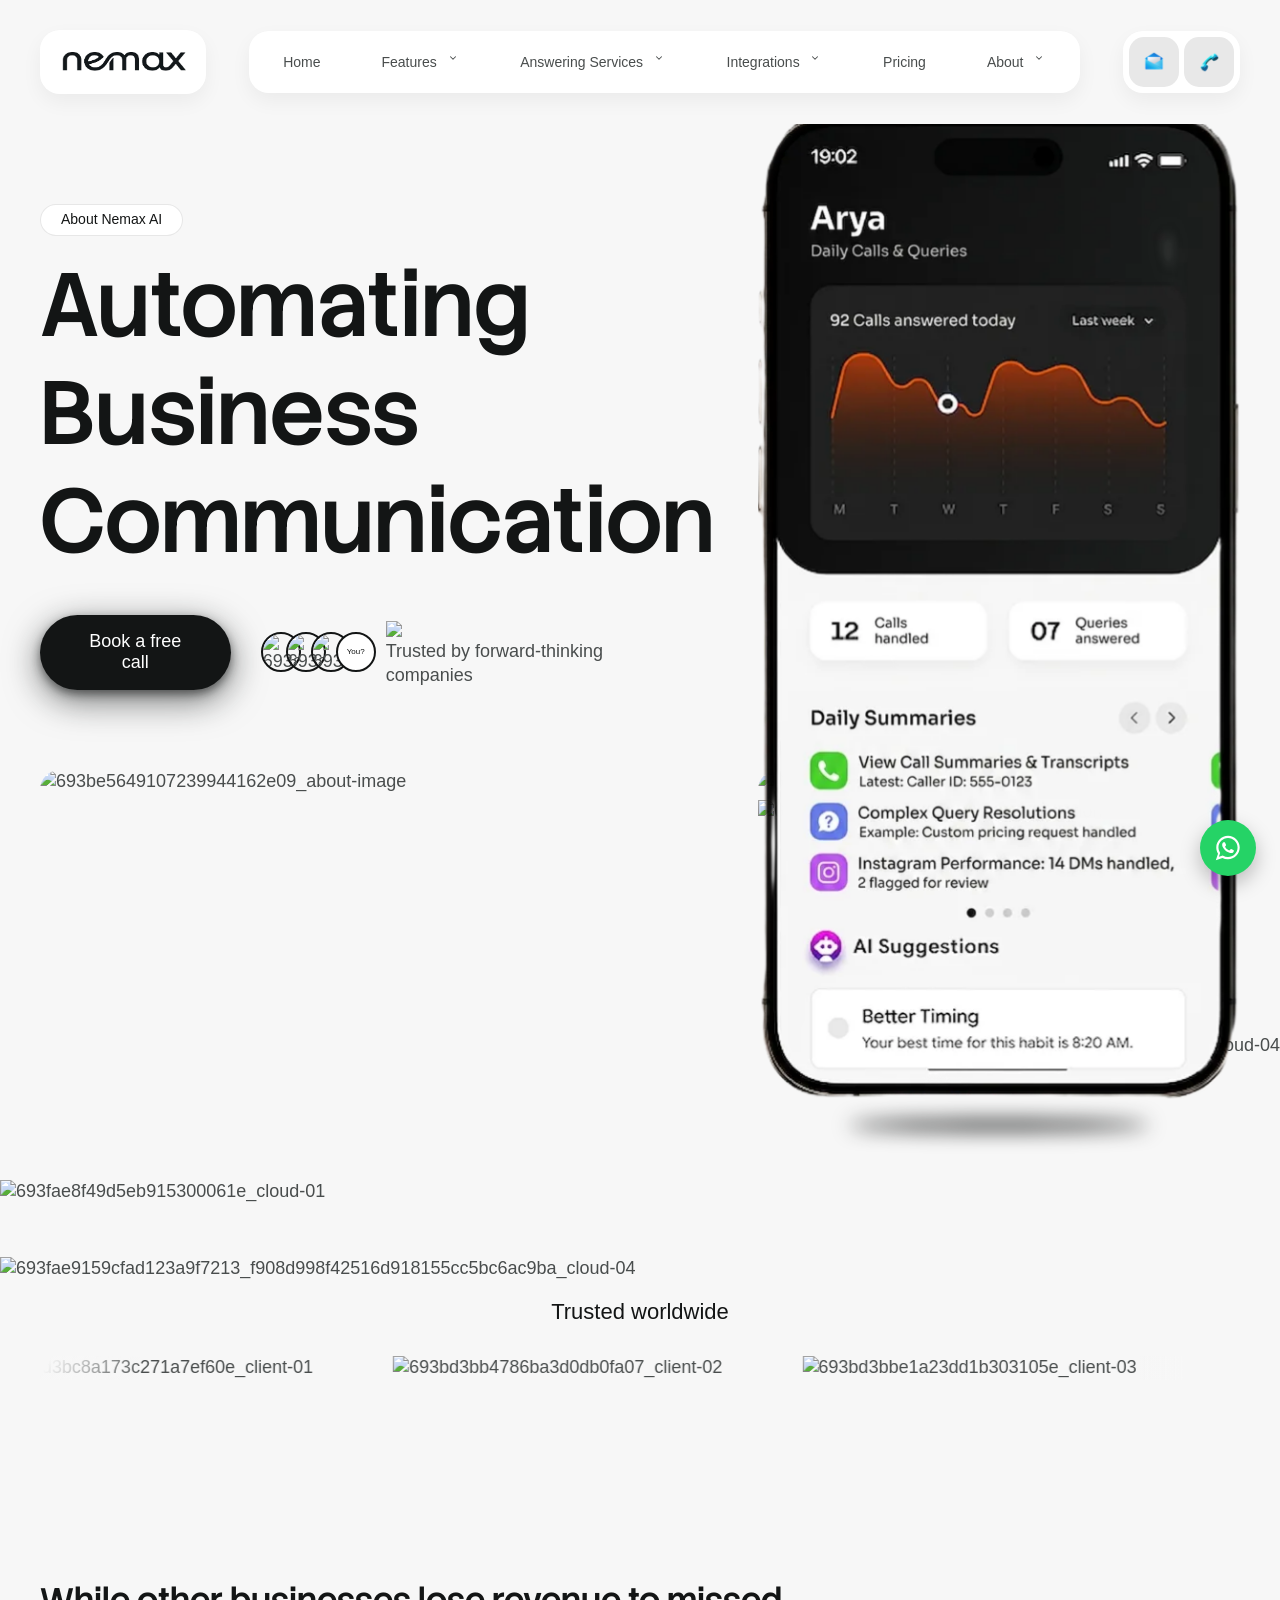
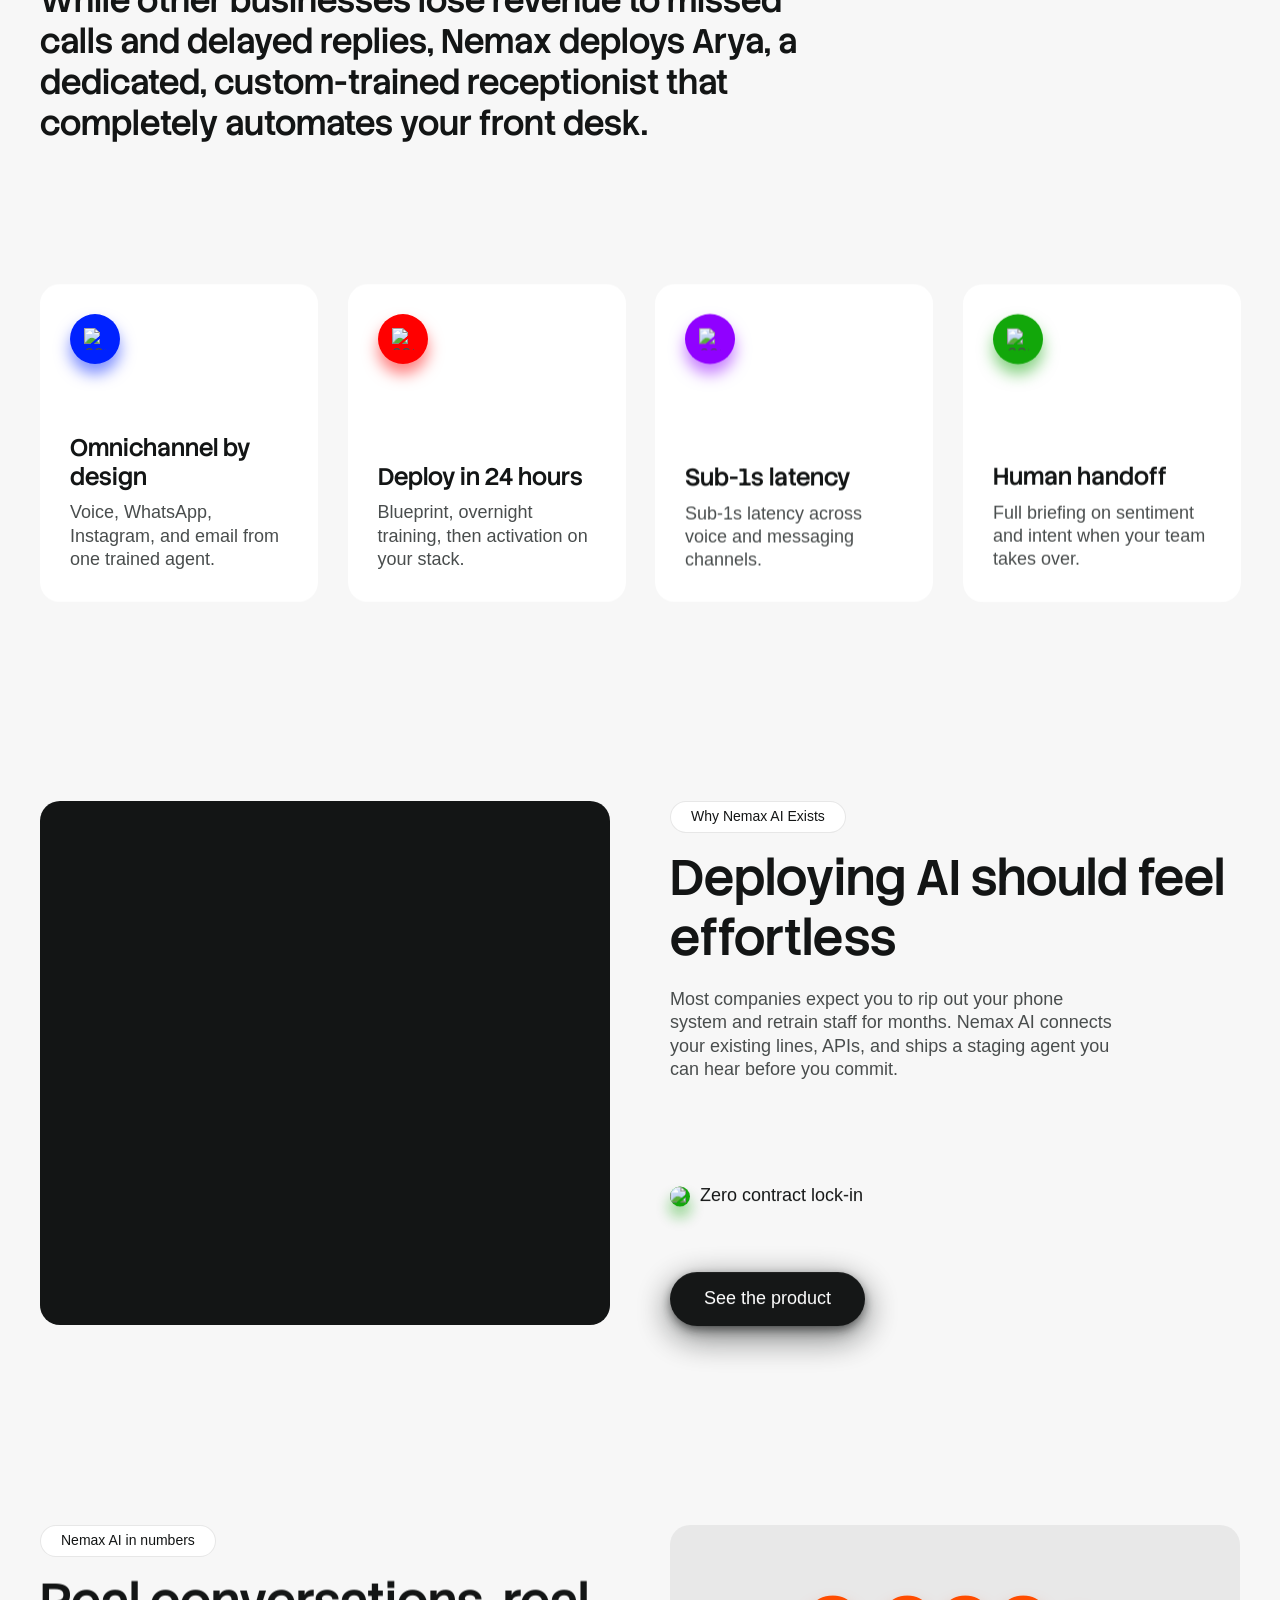
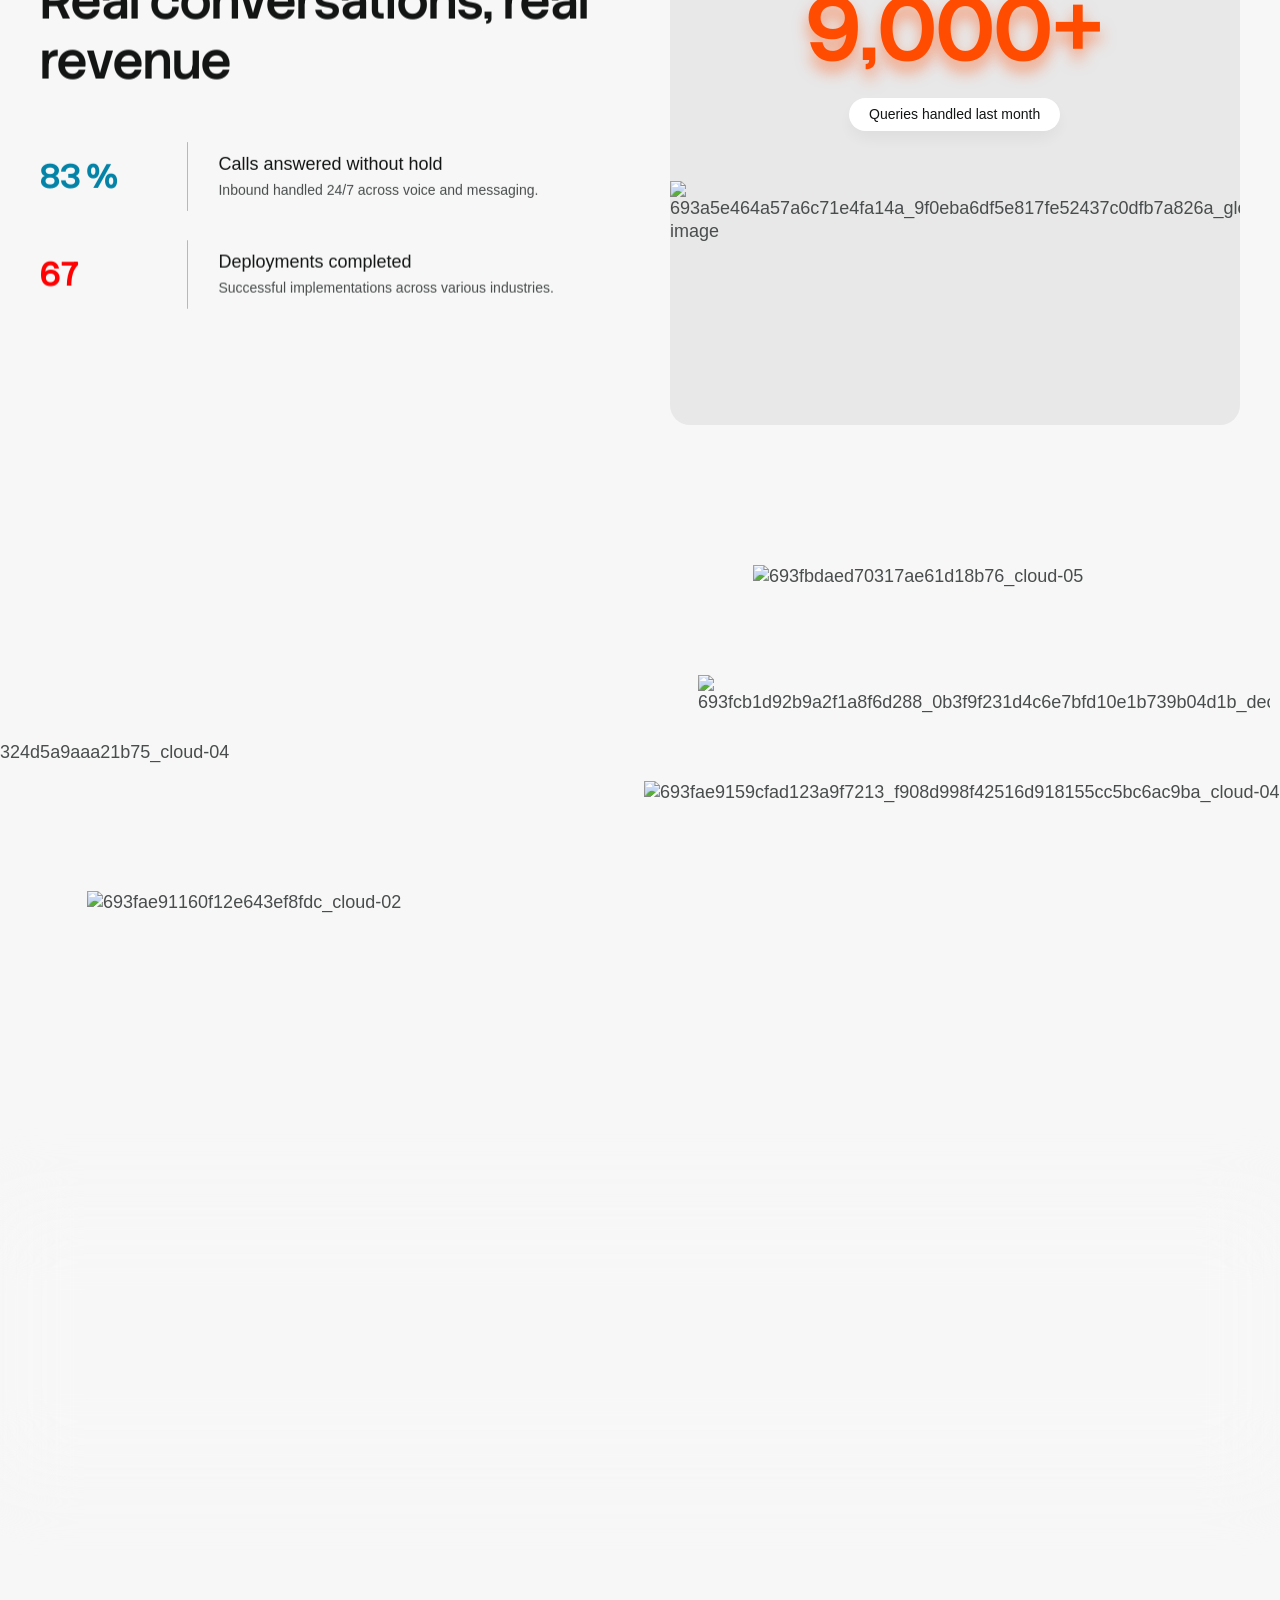
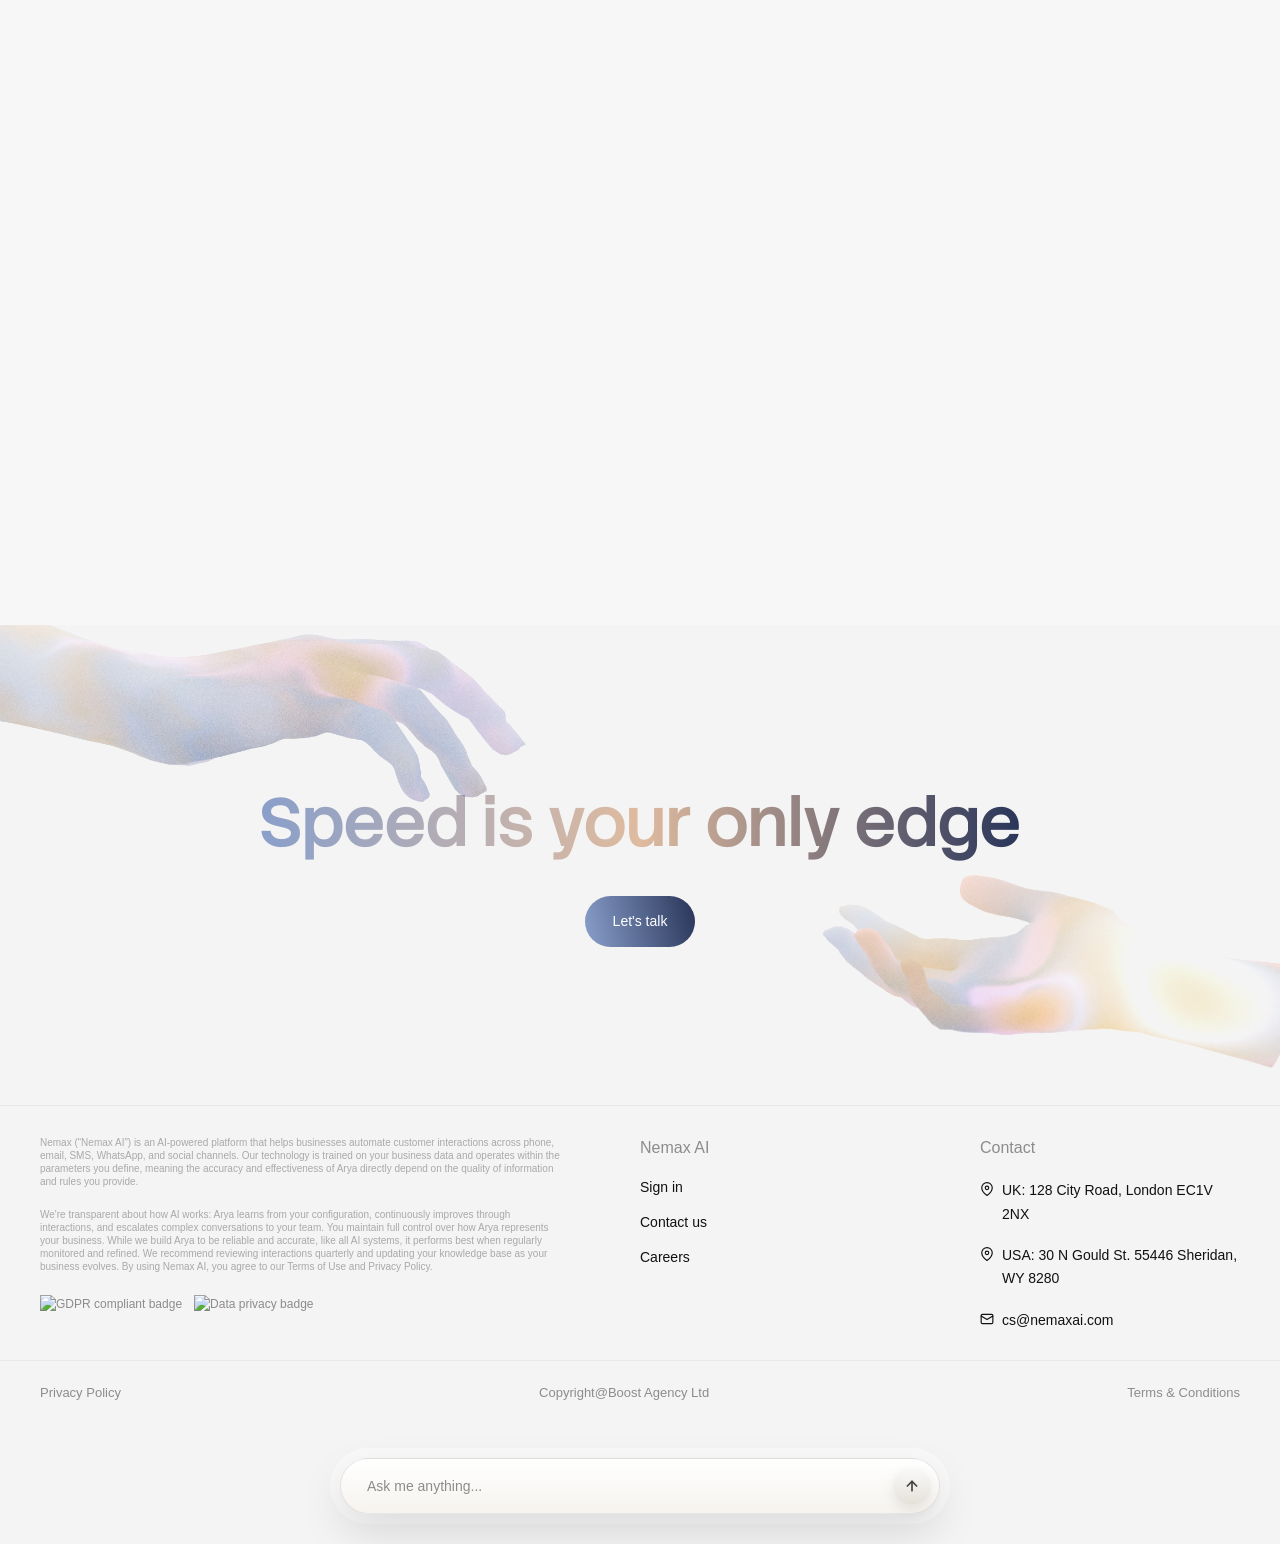
==== about.html @ 839c1050 "PageSpeed optimization pass - Self-host the 10 icons8 nav/channel icons (assets/icons) - removes   " ====
<!DOCTYPE html>
<html data-wf-domain="nemaxai.com" data-wf-page="693a9f00822d723c5d3965db"
  data-wf-site="692fd4f000a6f446ca91cb33" lang="en">

<head>
  <meta charset="utf-8" />
  <link crossorigin="anonymous" href="https://cdn.prod.website-files.com" rel="preconnect" />
  <title>About — Nemax AI</title>
  <meta
    content="Nemax AI deploys custom AI voice receptionists and conversational agents that answer every call, message, and DM instantly. 24/7 omnichannel automation across Voice, WhatsApp, Instagram, and Email. Zero missed revenue."
    name="description" />
  <meta content="About — Nemax AI" property="og:title" />
  <meta
    content="Nemax AI deploys custom AI voice receptionists and conversational agents that answer every call, message, and DM instantly. 24/7 omnichannel automation across Voice, WhatsApp, Instagram, and Email. Zero missed revenue."
    property="og:description" />
  <meta content="https://cdn.prod.website-files.com/692fd4f000a6f446ca91cb33/6944ccac91942e7be269cec1_open-graph.png"
    property="og:image" />
  <meta content="About — Nemax AI" name="twitter:title" />
  <meta
    content="Nemax AI deploys custom AI voice receptionists and conversational agents that answer every call, message, and DM instantly. 24/7 omnichannel automation across Voice, WhatsApp, Instagram, and Email. Zero missed revenue."
    property="twitter:description" />
  <meta content="website" property="og:type" />
  <meta content="summary_large_image" name="twitter:card" />
  <meta content="width=device-width, initial-scale=1" name="viewport" />
  
  <link href="css/main.css" rel="stylesheet" type="text/css" />
  <link href="https://fonts.googleapis.com" rel="preconnect" />
  <link crossorigin="anonymous" href="https://fonts.gstatic.com" rel="preconnect" />
  <link href="https://fonts.googleapis.com/css2?family=Stack+Sans+Headline:wght@400;500&amp;family=Google+Sans+Flex:wght@400&amp;display=swap" rel="stylesheet" />
  <script
    type="text/javascript">!function (o, c) { var n = c.documentElement, t = " w-mod-"; n.className += t + "js", ("ontouchstart" in o || o.DocumentTouch && c instanceof DocumentTouch) && (n.className += t + "touch") }(window, document);</script>
  <link href="https://cdn.prod.website-files.com/692fd4f000a6f446ca91cb33/69412c53df473d360b10c844_favicon.png"
    rel="shortcut icon" type="image/x-icon" />
  <link href="https://cdn.prod.website-files.com/692fd4f000a6f446ca91cb33/69412c58d016b78c40940d8b_webclip.png"
    rel="apple-touch-icon" />
  <style>
    .w-webflow-badge {
      position: fixed !important;
      display: None !important;
      visibility: hidden !important;
    }
  </style>
</head>

<body>
  <script src="js/header.js" type="text/javascript"></script>
  <section class="about-hero-section">
    <div class="container">
      <div class="about-hero-content">
        <div data-w-id="30c1baa3-5d73-1e74-57f8-07844f2fb876" style="opacity:0">
          <div class="pre-title" data-w-id="cba91b64-41d6-4d41-63f9-561fc672f3d9" data-wf--badge--variant="bg-badge">
            About Nemax AI</div>
        </div>
        <h1 class="about-hero-title" data-w-id="796761ca-98b3-ab8d-2ed3-0c8b73dd5c7b" style="opacity:0">Automating Business Communication</h1>
        <div class="about-button-inline" data-w-id="989e8fa1-138c-0d5b-9002-f2a1cee48d90" style="opacity:0"><a
            class="button-black w-inline-block" data-w-id="043f7d07-2174-a763-34b4-123a1db8a825"
            data-wf--button-black--variant="button-black" href="contact.html">
            <div class="button-text-wrap">
              <div class="button-text one">Book a free call</div>
              <div class="button-text two">Book a free call</div>
            </div>
          </a>
          <div class="about-review">
            <div class="avatar-list-wrap"><img alt="693a48846052b37d9df96e40_avatar-01" class="avatar-image left" loading="lazy"
                src="https://cdn.prod.website-files.com/692fd4f000a6f446ca91cb33/693a48846052b37d9df96e40_avatar-01.webp" /><img
                alt="693a4884143333604a10060d_avatar-02" class="avatar-image" loading="lazy"
                src="https://cdn.prod.website-files.com/692fd4f000a6f446ca91cb33/693a4884143333604a10060d_avatar-02.webp" /><img
                alt="693a4884003f9fde1a734bc0_avatar-03" class="avatar-image" loading="lazy"
                src="https://cdn.prod.website-files.com/692fd4f000a6f446ca91cb33/693a4884003f9fde1a734bc0_avatar-03.webp" />
              <div class="about-avatar-round">You?</div>
            </div>
            <div><img alt="693a49574f6b54585c30ef5b_icon-29" class="star-image" loading="lazy"
                src="https://cdn.prod.website-files.com/692fd4f000a6f446ca91cb33/693a49574f6b54585c30ef5b_icon-29.svg" />
              <div>Trusted by forward-thinking companies</div>
            </div>
          </div>
        </div>
      </div>
      <div class="w-layout-grid grid-about-hero">
        <div class="about-hero-image-wrap" data-w-id="6c110143-772b-7419-3354-67afd4c240cf" style="opacity:0"><img
            alt="693be5649107239944162e09_about-image" class="about-hero-image" loading="lazy" sizes="(max-width: 1400px) 100vw, 1400px"
            src="https://cdn.cosmos.so/de6b8264-3b74-49e0-8fe9-ae54de32d788?format=jpeg"
            srcset="https://cdn.prod.website-files.com/692fd4f000a6f446ca91cb33/693be5649107239944162e09_about-image-p-500.webp 500w, https://cdn.prod.website-files.com/692fd4f000a6f446ca91cb33/693be5649107239944162e09_about-image-p-800.webp 800w, https://cdn.prod.website-files.com/692fd4f000a6f446ca91cb33/693be5649107239944162e09_about-image-p-1080.webp 1080w, https://cdn.cosmos.so/de6b8264-3b74-49e0-8fe9-ae54de32d788?format=jpeg 1400w" />
        </div>
        <div class="about-hero-image-wrap" data-w-id="c68e610c-b106-7fd1-d3af-4474524d9faf" style="opacity:0"><img
            alt="693be56345c0a13e9485f403_about-image-01" class="about-hero-image" loading="lazy" sizes="(max-width: 800px) 100vw, 800px"
            src="https://cdn.prod.website-files.com/692fd4f000a6f446ca91cb33/693be56345c0a13e9485f403_about-image-01.webp"
            srcset="https://cdn.prod.website-files.com/692fd4f000a6f446ca91cb33/693be56345c0a13e9485f403_about-image-01-p-500.webp 500w, https://cdn.prod.website-files.com/692fd4f000a6f446ca91cb33/693be56345c0a13e9485f403_about-image-01.webp 800w" /><img
            alt="693be61aacb265dfe11d0782_decoration-02" class="about-decoration" loading="lazy"
            src="https://cdn.prod.website-files.com/692fd4f000a6f446ca91cb33/693be61aacb265dfe11d0782_decoration-02.svg" />
          <div class="about-overlay"></div><img alt="693934e6dff3951507c99dcc_phone-image" class="phone-image"
            data-w-id="bba516ae-9fdb-e5b9-1c7e-ae8fef412b10" loading="lazy"
            src="assets/Arya Dashboard.webp"
            style="opacity:0" />
        </div>
      </div>
      <div class="client-item-wrap">
        <div class="client-pre-title" data-w-id="3724ef8e-480d-12fc-b747-490889bc849c" style="opacity:0">Trusted
          worldwide</div>
        <div class="client-marquee" data-w-id="324d4a86-d3ef-cc24-cc03-1cb6141ec02e" style="opacity:0">
          <div class="client-marquee-list"
            style="-webkit-transform:translate3d(0%, 0, 0) scale3d(1, 1, 1) rotateX(0) rotateY(0) rotateZ(0) skew(0, 0);-moz-transform:translate3d(0%, 0, 0) scale3d(1, 1, 1) rotateX(0) rotateY(0) rotateZ(0) skew(0, 0);-ms-transform:translate3d(0%, 0, 0) scale3d(1, 1, 1) rotateX(0) rotateY(0) rotateZ(0) skew(0, 0);transform:translate3d(0%, 0, 0) scale3d(1, 1, 1) rotateX(0) rotateY(0) rotateZ(0) skew(0, 0)">
            <img alt="693bd3bc8a173c271a7ef60e_client-01" class="client-image" loading="lazy"
              src="https://cdn.prod.website-files.com/692fd4f000a6f446ca91cb33/693bd3bc8a173c271a7ef60e_client-01.svg" /><img
              alt="693bd3bb4786ba3d0db0fa07_client-02" class="client-image" loading="lazy"
              src="https://cdn.prod.website-files.com/692fd4f000a6f446ca91cb33/693bd3bb4786ba3d0db0fa07_client-02.svg" /><img
              alt="693bd3bbe1a23dd1b303105e_client-03" class="client-image" loading="lazy"
              src="https://cdn.prod.website-files.com/692fd4f000a6f446ca91cb33/693bd3bbe1a23dd1b303105e_client-03.svg" /><img
              alt="693bd3bb4639df9911535acd_client-04" class="client-image" loading="lazy"
              src="https://cdn.prod.website-files.com/692fd4f000a6f446ca91cb33/693bd3bb4639df9911535acd_client-04.svg" /><img
              alt="693bd3bc8e36ebaa6d877fe3_client-05" class="client-image" loading="lazy"
              src="https://cdn.prod.website-files.com/692fd4f000a6f446ca91cb33/693bd3bc8e36ebaa6d877fe3_client-05.svg" /><img
              alt="693bd3bc64ddc5214aeca7a0_client-06" class="client-image" loading="lazy"
              src="https://cdn.prod.website-files.com/692fd4f000a6f446ca91cb33/693bd3bc64ddc5214aeca7a0_client-06.svg" />
          </div>
          <div class="client-marquee-list"
            style="-webkit-transform:translate3d(0%, 0, 0) scale3d(1, 1, 1) rotateX(0) rotateY(0) rotateZ(0) skew(0, 0);-moz-transform:translate3d(0%, 0, 0) scale3d(1, 1, 1) rotateX(0) rotateY(0) rotateZ(0) skew(0, 0);-ms-transform:translate3d(0%, 0, 0) scale3d(1, 1, 1) rotateX(0) rotateY(0) rotateZ(0) skew(0, 0);transform:translate3d(0%, 0, 0) scale3d(1, 1, 1) rotateX(0) rotateY(0) rotateZ(0) skew(0, 0)">
            <img alt="693bd3bc8a173c271a7ef60e_client-01" class="client-image" loading="lazy"
              src="https://cdn.prod.website-files.com/692fd4f000a6f446ca91cb33/693bd3bc8a173c271a7ef60e_client-01.svg" /><img
              alt="693bd3bb4786ba3d0db0fa07_client-02" class="client-image" loading="lazy"
              src="https://cdn.prod.website-files.com/692fd4f000a6f446ca91cb33/693bd3bb4786ba3d0db0fa07_client-02.svg" /><img
              alt="693bd3bbe1a23dd1b303105e_client-03" class="client-image" loading="lazy"
              src="https://cdn.prod.website-files.com/692fd4f000a6f446ca91cb33/693bd3bbe1a23dd1b303105e_client-03.svg" /><img
              alt="693bd3bb4639df9911535acd_client-04" class="client-image" loading="lazy"
              src="https://cdn.prod.website-files.com/692fd4f000a6f446ca91cb33/693bd3bb4639df9911535acd_client-04.svg" /><img
              alt="693bd3bc8e36ebaa6d877fe3_client-05" class="client-image" loading="lazy"
              src="https://cdn.prod.website-files.com/692fd4f000a6f446ca91cb33/693bd3bc8e36ebaa6d877fe3_client-05.svg" /><img
              alt="693bd3bc64ddc5214aeca7a0_client-06" class="client-image" loading="lazy"
              src="https://cdn.prod.website-files.com/692fd4f000a6f446ca91cb33/693bd3bc64ddc5214aeca7a0_client-06.svg" />
          </div>
          <div class="client-marquee-list"
            style="-webkit-transform:translate3d(0%, 0, 0) scale3d(1, 1, 1) rotateX(0) rotateY(0) rotateZ(0) skew(0, 0);-moz-transform:translate3d(0%, 0, 0) scale3d(1, 1, 1) rotateX(0) rotateY(0) rotateZ(0) skew(0, 0);-ms-transform:translate3d(0%, 0, 0) scale3d(1, 1, 1) rotateX(0) rotateY(0) rotateZ(0) skew(0, 0);transform:translate3d(0%, 0, 0) scale3d(1, 1, 1) rotateX(0) rotateY(0) rotateZ(0) skew(0, 0)">
            <img alt="693bd3bc8a173c271a7ef60e_client-01" class="client-image" loading="lazy"
              src="https://cdn.prod.website-files.com/692fd4f000a6f446ca91cb33/693bd3bc8a173c271a7ef60e_client-01.svg" /><img
              alt="693bd3bb4786ba3d0db0fa07_client-02" class="client-image" loading="lazy"
              src="https://cdn.prod.website-files.com/692fd4f000a6f446ca91cb33/693bd3bb4786ba3d0db0fa07_client-02.svg" /><img
              alt="693bd3bbe1a23dd1b303105e_client-03" class="client-image" loading="lazy"
              src="https://cdn.prod.website-files.com/692fd4f000a6f446ca91cb33/693bd3bbe1a23dd1b303105e_client-03.svg" /><img
              alt="693bd3bb4639df9911535acd_client-04" class="client-image" loading="lazy"
              src="https://cdn.prod.website-files.com/692fd4f000a6f446ca91cb33/693bd3bb4639df9911535acd_client-04.svg" /><img
              alt="693bd3bc8e36ebaa6d877fe3_client-05" class="client-image" loading="lazy"
              src="https://cdn.prod.website-files.com/692fd4f000a6f446ca91cb33/693bd3bc8e36ebaa6d877fe3_client-05.svg" /><img
              alt="693bd3bc64ddc5214aeca7a0_client-06" class="client-image" loading="lazy"
              src="https://cdn.prod.website-files.com/692fd4f000a6f446ca91cb33/693bd3bc64ddc5214aeca7a0_client-06.svg" />
          </div>
          <div class="client-left"></div>
          <div class="client-right"></div>
        </div>
      </div>
    </div><img alt="693fbdc4b324d5a9aaa21b75_cloud-04" class="about-cloud-01" loading="lazy" sizes="(max-width: 894px) 100vw, 894px"
      src="https://cdn.prod.website-files.com/692fd4f000a6f446ca91cb33/693fbdc4b324d5a9aaa21b75_cloud-04.webp"
      srcset="https://cdn.prod.website-files.com/692fd4f000a6f446ca91cb33/693fbdc4b324d5a9aaa21b75_cloud-04-p-500.webp 500w, https://cdn.prod.website-files.com/692fd4f000a6f446ca91cb33/693fbdc4b324d5a9aaa21b75_cloud-04-p-800.webp 800w, https://cdn.prod.website-files.com/692fd4f000a6f446ca91cb33/693fbdc4b324d5a9aaa21b75_cloud-04.webp 894w" /><img
      alt="693fae8f49d5eb915300061e_cloud-01" class="about-cloud-02" loading="lazy" sizes="(max-width: 749px) 100vw, 749px"
      src="https://cdn.prod.website-files.com/692fd4f000a6f446ca91cb33/693fae8f49d5eb915300061e_cloud-01.webp"
      srcset="https://cdn.prod.website-files.com/692fd4f000a6f446ca91cb33/693fae8f49d5eb915300061e_cloud-01-p-500.webp 500w, https://cdn.prod.website-files.com/692fd4f000a6f446ca91cb33/693fae8f49d5eb915300061e_cloud-01.webp 749w" /><img
      alt="693fae9159cfad123a9f7213_f908d998f42516d918155cc5bc6ac9ba_cloud-04" class="about-cloud-03" loading="lazy" sizes="(max-width: 2994px) 100vw, 2994px"
      src="https://cdn.prod.website-files.com/692fd4f000a6f446ca91cb33/693fae9159cfad123a9f7213_f908d998f42516d918155cc5bc6ac9ba_cloud-04.webp"
      srcset="https://cdn.prod.website-files.com/692fd4f000a6f446ca91cb33/693fae9159cfad123a9f7213_f908d998f42516d918155cc5bc6ac9ba_cloud-04-p-500.webp 500w, https://cdn.prod.website-files.com/692fd4f000a6f446ca91cb33/693fae9159cfad123a9f7213_f908d998f42516d918155cc5bc6ac9ba_cloud-04-p-800.webp 800w, https://cdn.prod.website-files.com/692fd4f000a6f446ca91cb33/693fae9159cfad123a9f7213_f908d998f42516d918155cc5bc6ac9ba_cloud-04-p-1080.webp 1080w, https://cdn.prod.website-files.com/692fd4f000a6f446ca91cb33/693fae9159cfad123a9f7213_f908d998f42516d918155cc5bc6ac9ba_cloud-04-p-1600.webp 1600w, https://cdn.prod.website-files.com/692fd4f000a6f446ca91cb33/693fae9159cfad123a9f7213_f908d998f42516d918155cc5bc6ac9ba_cloud-04-p-2000.webp 2000w, https://cdn.prod.website-files.com/692fd4f000a6f446ca91cb33/693fae9159cfad123a9f7213_f908d998f42516d918155cc5bc6ac9ba_cloud-04-p-2600.webp 2600w, https://cdn.prod.website-files.com/692fd4f000a6f446ca91cb33/693fae9159cfad123a9f7213_f908d998f42516d918155cc5bc6ac9ba_cloud-04.webp 2994w" />
  </section>
  <section class="about-content-section">
    <div class="container">
      <div class="section-title">
        <h2 class="about-content" data-w-id="3aa97471-4b5a-504f-55c6-f8862649eaf0" style="opacity:0">While other businesses lose revenue to missed calls and delayed replies, Nemax deploys Arya, a dedicated, custom-trained receptionist that completely automates your front desk.</h2>
        <p class="about-short-description" data-w-id="4f3aed91-18cf-441b-eac3-5e78c5f0ed5d" style="opacity:0">Nemax AI layers over your existing phone lines, WhatsApp, Instagram, and email. Live in 24 hours with bilingual EN and Urdu/Arabic, sub-1s latency, and seamless human handoff when it matters.</p>
      </div>
      <div class="w-layout-grid grid-suggestion-info">
        <div class="suggestion-info-item" data-w-id="a56504db-ff96-db27-4c42-56d8bcf788d8" style="opacity:0">
          <div class="suggestion-info-round one"><img alt="693bc7ef22d6730bbc80197e_icon-50" class="suggestion-icon" loading="lazy"
              src="https://cdn.prod.website-files.com/692fd4f000a6f446ca91cb33/693bc7ef22d6730bbc80197e_icon-50.svg" />
          </div>
          <div class="suggestion-info">
            <h3 class="suggestion-info-title">Omnichannel by design</h3>
            <p class="suggestion-info-description">Voice, WhatsApp, Instagram, and email from one trained agent.</p>
          </div>
        </div>
        <div class="suggestion-info-item" data-w-id="a56504db-ff96-db27-4c42-56d8bcf788e0" style="opacity:0">
          <div class="suggestion-info-round two"><img alt="693bc7ef5250096d244504d6_icon-51" class="suggestion-icon" loading="lazy"
              src="https://cdn.prod.website-files.com/692fd4f000a6f446ca91cb33/693bc7ef5250096d244504d6_icon-51.svg" />
          </div>
          <div class="suggestion-info">
            <h3 class="suggestion-info-title">Deploy in 24 hours</h3>
            <p class="suggestion-info-description">Blueprint, overnight training, then activation on your stack.</p>
          </div>
        </div>
        <div class="suggestion-info-item" data-w-id="a56504db-ff96-db27-4c42-56d8bcf788e8" style="opacity:0">
          <div class="suggestion-info-round three"><img alt="693a6f9c72e585ecf6431eb1_icon-33" class="suggestion-icon" loading="lazy"
              src="https://cdn.prod.website-files.com/692fd4f000a6f446ca91cb33/693a6f9c72e585ecf6431eb1_icon-33.svg" />
          </div>
          <div class="suggestion-info">
            <h3 class="suggestion-info-title">Sub-1s latency</h3>
            <p class="suggestion-info-description">Sub-1s latency across voice and messaging channels.</p>
          </div>
        </div>
        <div class="suggestion-info-item" data-w-id="a56504db-ff96-db27-4c42-56d8bcf788f0" style="opacity:0">
          <div class="suggestion-info-round four"><img alt="693bc7ef65a80b9096881137_icon-53" class="suggestion-icon" loading="lazy"
              src="https://cdn.prod.website-files.com/692fd4f000a6f446ca91cb33/693bc7ef65a80b9096881137_icon-53.svg" />
          </div>
          <div class="suggestion-info">
            <h3 class="suggestion-info-title">Human handoff</h3>
            <p class="suggestion-info-description">Full briefing on sentiment and intent when your team takes over.</p>
          </div>
        </div>
      </div>
    </div>
  </section>
  <section class="left-right-section section-spacing">
    <div class="container">
      <div class="w-layout-grid grid-left-right">
        <div class="left-item" data-w-id="01c48efd-d3ca-f4bf-909a-f5c578a7f642" style="opacity:0">
          
        </div>
        <div class="right-item">
          <div data-w-id="83e57ba8-77b7-1f74-debe-efecc3e81a7f" style="opacity:0">
            <div class="pre-title" data-w-id="cba91b64-41d6-4d41-63f9-561fc672f3d9" data-wf--badge--variant="bg-badge">
              Why Nemax AI Exists</div>
          </div>
          <h2 class="right-title" data-w-id="820b14e6-ce82-0825-8fb6-ab18dfd7cb7e" style="opacity:0">Deploying AI should feel effortless</h2>
          <p class="right-description" data-w-id="b874b601-04eb-0c0b-cbb0-98f66bfdebd9" style="opacity:0">Most companies expect you to rip out your phone system and retrain staff for months. Nemax AI connects your existing lines, APIs, and ships a staging agent you can hear before you commit.</p>
          <div class="right-list-wrap">
            <div class="right-list-item" data-w-id="73d0da7c-0f5a-9ed5-f6eb-c42eda88ab68" style="opacity:0"><img
                alt="693ba8ba87a542ec3e7e2122_icon-45" class="right-list-icon" loading="lazy"
                src="https://cdn.prod.website-files.com/692fd4f000a6f446ca91cb33/693ba8ba87a542ec3e7e2122_icon-45.svg" />
              <div class="right-list-text">No rip-and-replace phone systems</div>
            </div>
            <div class="right-list-item" data-w-id="df941e4b-1a35-df26-8873-c08c15eeba69" style="opacity:0"><img
                alt="693ba8ba87a542ec3e7e2122_icon-45" class="right-list-icon" loading="lazy"
                src="https://cdn.prod.website-files.com/692fd4f000a6f446ca91cb33/693ba8ba87a542ec3e7e2122_icon-45.svg" />
              <div class="right-list-text">Guaranteed satisfaction</div>
            </div>
            <div class="right-list-item" data-w-id="065d8e9c-7ab6-f334-ada5-d1359624eb18" style="opacity:0"><img
                alt="693ba8ba87a542ec3e7e2122_icon-45" class="right-list-icon" loading="lazy"
                src="https://cdn.prod.website-files.com/692fd4f000a6f446ca91cb33/693ba8ba87a542ec3e7e2122_icon-45.svg" />
              <div class="right-list-text">Zero contract lock-in</div>
            </div>
          </div>
          <div data-w-id="15c52212-799d-69f8-a570-c8a505d1480d" style="opacity:0"><a class="button-black w-inline-block"
              data-w-id="043f7d07-2174-a763-34b4-123a1db8a825" data-wf--button-black--variant="button-black"
              href="index.html#features">
              <div class="button-text-wrap">
                <div class="button-text one">See the product</div>
                <div class="button-text two">See the product</div>
              </div>
            </a></div>
        </div>
      </div>
    </div>
  </section>
  <section class="split-about-section">
    <div class="container">
      <div class="w-layout-grid grid-split-about">
        <div class="split-about-left">
          <div class="split-about-top">
            <div data-w-id="b0775c2d-b05b-9eb9-eaa1-63d920af8588" style="opacity:0">
              <div class="pre-title" data-w-id="cba91b64-41d6-4d41-63f9-561fc672f3d9"
                data-wf--badge--variant="bg-badge">Nemax AI in numbers</div>
            </div>
            <h3 class="no-margin-bottom" data-w-id="7fd1cc68-ba41-197b-0dea-7b5ed52ba7dc" style="opacity:0">Real conversations, real revenue</h3>
          </div>
          <div class="split-about-bottom">
            <div class="w-layout-grid grid-split-about-item" data-w-id="b8d14947-5dcc-ed77-1175-489cfe5f0133"
              id="w-node-b8d14947-5dcc-ed77-1175-489cfe5f0133-5d3965db" style="opacity:0">
              <div class="counter-count-wrap" id="w-node-d2bf5b17-a6ff-5c85-2bb1-a486f66a241c-5d3965db">
                <h3 class="counter-count about-counter-text text-primary-8" data-target="100">100</h3>
                <h3 class="counter-text about-counter-text text-primary-8">%</h3>
              </div>
              <div class="counter-divider"></div>
              <div class="split-counter-wrap">
                <p class="split-counter-title">Calls answered without hold</p>
                <div class="split-counter-text">Inbound handled 24/7 across voice and messaging.</div>
              </div>
            </div>
            <div class="w-layout-grid grid-split-about-item" data-w-id="402792e5-0952-34b2-eb49-eeab6e0bb585"
              style="opacity:0">
              <h3 class="counter-count about-counter-text text-primary-7" data-target="87"
                id="w-node-_402792e5-0952-34b2-eb49-eeab6e0bb587-5d3965db">47</h3>
              <div class="counter-divider"></div>
              <div class="split-counter-wrap">
                <p class="split-counter-title">Deployments completed</p>
                <div class="split-counter-text">Successful implementations across various industries.</div>
              </div>
            </div>
            <div class="w-layout-grid grid-split-about-item" data-w-id="c3c9137e-702f-b9f1-3a05-2430497e19af"
              id="w-node-c3c9137e-702f-b9f1-3a05-2430497e19af-5d3965db" style="opacity:0">
              <div class="counter-count-wrap" id="w-node-c3c9137e-702f-b9f1-3a05-2430497e19b0-5d3965db">
                <h3 class="counter-count about-counter-text text-primary-3" data-target="32">32</h3>
                <h3 class="counter-text about-counter-text text-primary-3">+</h3>
              </div>
              <div class="counter-divider"></div>
              <div class="split-counter-wrap">
                <p class="split-counter-title">Channels per agent</p>
                <div class="split-counter-text">Voice, Email, WhatsApp, Instagram, and more from one Arya instance.</div>
              </div>
            </div>
          </div>
        </div>
        <div class="split-about-right" data-w-id="84db9c19-7ceb-aad3-6b78-141487948b5a" style="opacity:0">
          <div class="split-about-title">
            <h3 class="counter-count-number" data-w-id="90259e5d-4844-660c-5041-01ca5723b10f" style="opacity:0">9,000+
            </h3>
            <div class="split-counter-badge" data-w-id="90259e5d-4844-660c-5041-01ca5723b113" style="opacity:0">
              Queries handled last month</div>
          </div>
          <div class="split-counter-image" data-w-id="90259e5d-4844-660c-5041-01ca5723b115" style="opacity:0">
            <div class="glob-image-wrap"><img alt="693a5e464a57a6c71e4fa14a_9f0eba6df5e817fe52437c0dfb7a826a_glob-image" class="glob-image" loading="lazy"
                sizes="(max-width: 570px) 100vw, 570px"
                src="https://cdn.prod.website-files.com/692fd4f000a6f446ca91cb33/693a5e464a57a6c71e4fa14a_9f0eba6df5e817fe52437c0dfb7a826a_glob-image.png"
                srcset="https://cdn.prod.website-files.com/692fd4f000a6f446ca91cb33/693a5e464a57a6c71e4fa14a_9f0eba6df5e817fe52437c0dfb7a826a_glob-image-p-500.png 500w, https://cdn.prod.website-files.com/692fd4f000a6f446ca91cb33/693a5e464a57a6c71e4fa14a_9f0eba6df5e817fe52437c0dfb7a826a_glob-image.png 570w" />
            </div><img alt="693fae8f49d5eb915300061e_cloud-01" class="decoration-03" loading="lazy"
              sizes="(max-width: 749px) 100vw, 749px"
              src="https://cdn.prod.website-files.com/692fd4f000a6f446ca91cb33/693fae8f49d5eb915300061e_cloud-01.webp"
              srcset="https://cdn.prod.website-files.com/692fd4f000a6f446ca91cb33/693fae8f49d5eb915300061e_cloud-01-p-500.webp 500w, https://cdn.prod.website-files.com/692fd4f000a6f446ca91cb33/693fae8f49d5eb915300061e_cloud-01.webp 749w" /><img
              alt="693fbdaed70317ae61d18b76_cloud-05" class="decoration-04" loading="lazy" sizes="(max-width: 823px) 100vw, 823px"
              src="https://cdn.prod.website-files.com/692fd4f000a6f446ca91cb33/693fbdaed70317ae61d18b76_cloud-05.webp"
              srcset="https://cdn.prod.website-files.com/692fd4f000a6f446ca91cb33/693fbdaed70317ae61d18b76_cloud-05-p-500.webp 500w, https://cdn.prod.website-files.com/692fd4f000a6f446ca91cb33/693fbdaed70317ae61d18b76_cloud-05.webp 823w" />
          </div>
        </div>
      </div>
    </div>
  </section>
  <section class="cta-section section-spacing-top" data-w-id="94c449e0-d213-1b0e-df28-bbaa7ea74428">
    <div class="cta-sticky">
      <div class="container">
        <div class="w-layout-grid grid-cta">
          <div class="cta-left" id="w-node-_94c449e0-d213-1b0e-df28-bbaa7ea7442b-7ea74428">
            <div class="content-left">
              <div class="cta-title-wrap">
                <h2 class="cta-title">Adopt the future of customer engagement today</h2>
                <p class="cta-description">Right now, you're losing customers while your team sleeps.</p>
                <p class="cta-description">Live in 24 hours. No overhaul. No contracts.</p>
              </div>
              <div class="cta-button-inline"><a class="button-black w-inline-block"
                  data-w-id="043f7d07-2174-a763-34b4-123a1db8a825" data-wf--button-black--variant="button-black"
                  href="https://calendly.com/nemaxaiofficial/30min">
                  <div class="button-text-wrap">
                    <div class="button-text one">Get Started</div>
                    <div class="button-text two">Get Started</div>
                  </div>
                </a></div>
            </div><img alt="693fbdc4b324d5a9aaa21b75_cloud-04" class="cta-cloud-01" loading="lazy"
              src="https://cdn.prod.website-files.com/692fd4f000a6f446ca91cb33/693fbdc4b324d5a9aaa21b75_cloud-04.webp" /><img
              alt="693fae8f49d5eb915300061e_cloud-01" class="cta-cloud-02" loading="lazy"
              src="https://cdn.prod.website-files.com/692fd4f000a6f446ca91cb33/693fae8f49d5eb915300061e_cloud-01.webp" />
          </div>
          <div class="cta-center" id="w-node-_94c449e0-d213-1b0e-df28-bbaa7ea74435-7ea74428"><img
              alt="Nemax AI SignUp Screen" class="cta-mobile-image" loading="lazy"
              src="assets/Nemax AI SignUp Screen.webp" />
          </div>
          <div class="cta-right" id="w-node-_94c449e0-d213-1b0e-df28-bbaa7ea74437-7ea74428">
            <div class="content-right">
              <h3 class="cta-title">Your customers are shopping. The first one to respond wins
              </h3>
              <div class="qr-decoration-01">
                <div class="qr-decoration-02"><img alt="693a94802673b1c1781fcf38_icon-39" class="qr-image" loading="lazy"
                    src="https://cdn.prod.website-files.com/692fd4f000a6f446ca91cb33/693a94802673b1c1781fcf38_icon-39.svg" />
                </div>
              </div>
            </div><img alt="693fbdaed70317ae61d18b76_cloud-05" class="cta-cloud-03" loading="lazy"
              src="https://cdn.prod.website-files.com/692fd4f000a6f446ca91cb33/693fbdaed70317ae61d18b76_cloud-05.webp" /><img
              alt="693fcb1d92b9a2f1a8f6d288_0b3f9f231d4c6e7bfd10e1b739b04d1b_decoration" class="cta-cloud-04"
              loading="lazy"
              src="https://cdn.prod.website-files.com/692fd4f000a6f446ca91cb33/693fcb1d92b9a2f1a8f6d288_0b3f9f231d4c6e7bfd10e1b739b04d1b_decoration.webp" />
          </div>
        </div>
        <div class="cta-overlay"></div><img alt="693fbdc4b324d5a9aaa21b75_cloud-04" class="cta-cloud-05"
          loading="lazy"
          src="https://cdn.prod.website-files.com/692fd4f000a6f446ca91cb33/693fbdc4b324d5a9aaa21b75_cloud-04.webp" /><img
          alt="693fae91160f12e643ef8fdc_cloud-02" class="cta-cloud-06" loading="lazy"
          src="https://cdn.prod.website-files.com/692fd4f000a6f446ca91cb33/693fae91160f12e643ef8fdc_cloud-02.webp" /><img
          alt="693fae9159cfad123a9f7213_f908d998f42516d918155cc5bc6ac9ba_cloud-04" class="cta-cloud-07"
          loading="lazy"
          src="https://cdn.prod.website-files.com/692fd4f000a6f446ca91cb33/693fae9159cfad123a9f7213_f908d998f42516d918155cc5bc6ac9ba_cloud-04.webp" />
      </div>
    </div>
  </section>
  <script src="js/footer.js" type="text/javascript"></script>

  <script src="js/jquery-3.5.1.min.js" type="text/javascript"></script>
  <script src="js/webflow.schunk.36b8fb49256177c8.js" type="text/javascript"></script>
  <script src="js/webflow.schunk.86b9a003c3056a82.js" type="text/javascript"></script>
  <script src="js/webflow.5374edf3.ea838bf672ce0d9c.js" type="text/javascript"></script>
  <script src="js/gsap.min.js" type="text/javascript"></script>
  <script src="js/ScrollTrigger.min.js" type="text/javascript"></script>
  
  <script src="js/counters.js" type="text/javascript"></script>
</body>

</html>
---- css/main.css ----
/* Summary line after feature-three */
.features-summary {
    font-size: 12px;
    color: #636262;
    text-align: center;
    margin-top: 16px;
}

@media screen and (max-width: 767px) {
    .features-summary {
        padding: 0 16px;
        font-size: 12px;
        text-align: center;
    }
}

.whatsapp-float {
  position: fixed;
  bottom: 24px;
  right: 24px;
  width: 58px;
  height: 58px;
  background-color: #25D366;
  border-radius: 50%;
  display: flex;
  align-items: center;
  justify-content: center;
  box-shadow: 0 6px 16px rgba(0, 0, 0, 0.2);
  z-index: 999;
  transition: transform 0.2s ease, box-shadow 0.2s ease;
}

.whatsapp-float:hover {
  transform: scale(1.08);
  box-shadow: 0 8px 20px rgba(0, 0, 0, 0.28);
}

@media (max-width: 968px) {
  .whatsapp-float {
    bottom: 16px;
    right: 16px;
    width: 52px;
    height: 52px;
  }
}

html {
    -webkit-text-size-adjust: 100%;
    -ms-text-size-adjust: 100%;
    font-family: sans-serif
}

body {
    margin: 0
}

article,
aside,
details,
figcaption,
figure,
footer,
header,
hgroup,
main,
menu,
nav,
section,
summary {
    display: block
}

audio,
canvas,
progress,
video {
    vertical-align: baseline;
    display: inline-block
}

audio:not([controls]) {
    height: 0;
    display: none
}

[hidden],
template {
    display: none
}

a {
    background-color: #0000
}

a:active,
a:hover {
    outline: 0
}

abbr[title] {
    border-bottom: 1px dotted
}

b,
strong {
    font-weight: 700
}

dfn {
    font-style: italic
}

h1 {
    margin: .67em 0;
    font-size: 2em
}

mark {
    color: #000;
    background: #ff0
}

small {
    font-size: 80%
}

sub,
sup {
    vertical-align: baseline;
    font-size: 75%;
    line-height: 0;
    position: relative
}

sup {
    top: -.5em
}

sub {
    bottom: -.25em
}

img {
    border: 0
}

svg:not(:root) {
    overflow: hidden
}

hr {
    box-sizing: content-box;
    height: 0
}

pre {
    overflow: auto
}

code,
kbd,
pre,
samp {
    font-family: monospace;
    font-size: 1em
}

button,
input,
optgroup,
select,
textarea {
    color: inherit;
    font: inherit;
    margin: 0
}

button {
    overflow: visible
}

button,
select {
    text-transform: none
}

button,
html input[type=button],
input[type=reset] {
    -webkit-appearance: button;
    cursor: pointer
}

button[disabled],
html input[disabled] {
    cursor: default
}

button::-moz-focus-inner,
input::-moz-focus-inner {
    border: 0;
    padding: 0
}

input {
    line-height: normal
}

input[type=checkbox],
input[type=radio] {
    box-sizing: border-box;
    padding: 0
}

input[type=number]::-webkit-inner-spin-button,
input[type=number]::-webkit-outer-spin-button {
    height: auto
}

input[type=search] {
    -webkit-appearance: none
}

input[type=search]::-webkit-search-cancel-button,
input[type=search]::-webkit-search-decoration {
    -webkit-appearance: none
}

legend {
    border: 0;
    padding: 0
}

textarea {
    overflow: auto
}

optgroup {
    font-weight: 700
}

table {
    border-collapse: collapse;
    border-spacing: 0
}

td,
th {
    padding: 0
}

@font-face {
    font-family: webflow-icons;
    src: url([data-uri])format("truetype");
    font-weight: 400;
    font-style: normal
}

[class^=w-icon-],
[class*=\ w-icon-] {
    speak: none;
    font-variant: normal;
    text-transform: none;
    -webkit-font-smoothing: antialiased;
    -moz-osx-font-smoothing: grayscale;
    font-style: normal;
    font-weight: 400;
    line-height: 1;
    font-family: webflow-icons !important
}

.w-icon-slider-right:before {
    content: "î˜€"
}

.w-icon-slider-left:before {
    content: "î˜"
}

.w-icon-nav-menu:before {
    content: "î˜‚"
}

.w-icon-arrow-down:before,
.w-icon-dropdown-toggle:before {
    content: "î˜ƒ"
}

.w-icon-file-upload-remove:before {
    content: "î¤€"
}

.w-icon-file-upload-icon:before {
    content: "î¤ƒ"
}

/* Fix: use clean nav icons in the navbar */
.navbar .w-icon-arrow-down:before {
    content: "" !important;
    display: inline-block;
    width: 0;
    height: 0;
    overflow: hidden;
}

.navbar .w-icon-dropdown-toggle:before,
.navbar .w-icon-nav-menu:before {
    content: "" !important;
    display: none;
    width: 20px;
    height: 2px;
    background: currentColor;
    box-shadow: 0 6px 0 0 currentColor, 0 -6px 0 0 currentColor;
    vertical-align: middle;
}

.navbar .dropdown-toggle.nav-link > div:last-child {
    display: inline-flex;
    align-items: center;
    gap: .15rem;
}

.navbar .dropdown-toggle.nav-link > div:last-child::after {
    content: "";
}

@media screen and (max-width:991px) {
    .navbar .dropdown-toggle.nav-link > div:last-child {
        display: none;
    }

    .navbar .dropdown-icon {
        margin-right: 0;
    }
}

* {
    box-sizing: border-box
}

html {
    height: 100%
}

body {
    color: #333;
    background-color: #fff;
    min-height: 100%;
    margin: 0;
    font-family: Arial, sans-serif;
    font-size: 14px;
    line-height: 20px
}

img {
    vertical-align: middle;
    max-width: 100%;
    display: inline-block
}

html.w-mod-touch * {
    background-attachment: scroll !important
}

.w-block {
    display: block
}

.w-inline-block {
    max-width: 100%;
    display: inline-block
}

.w-clearfix:before,
.w-clearfix:after {
    content: " ";
    grid-area: 1/1/2/2;
    display: table
}

.w-clearfix:after {
    clear: both
}

.w-hidden {
    display: none
}

.w-button {
    color: #fff;
    line-height: inherit;
    cursor: pointer;
    background-color: #3898ec;
    border: 0;
    border-radius: 0;
    padding: 9px 15px;
    text-decoration: none;
    display: inline-block
}

input.w-button {
    -webkit-appearance: button
}

html[data-w-dynpage] [data-w-cloak] {
    color: #0000 !important
}

.w-code-block {
    margin: unset
}

pre.w-code-block code {
    all: inherit
}

.w-optimization {
    display: contents
}

.w-webflow-badge,
.w-webflow-badge>img {
    box-sizing: unset;
    width: unset;
    height: unset;
    max-height: unset;
    max-width: unset;
    min-height: unset;
    min-width: unset;
    margin: unset;
    padding: unset;
    float: unset;
    clear: unset;
    border: unset;
    border-radius: unset;
    background: unset;
    background-image: unset;
    background-position: unset;
    background-size: unset;
    background-repeat: unset;
    background-origin: unset;
    background-clip: unset;
    background-attachment: unset;
    background-color: unset;
    box-shadow: unset;
    transform: unset;
    direction: unset;
    font-family: unset;
    font-weight: unset;
    color: unset;
    font-size: unset;
    line-height: unset;
    font-style: unset;
    font-variant: unset;
    text-align: unset;
    letter-spacing: unset;
    -webkit-text-decoration: unset;
    text-decoration: unset;
    text-indent: unset;
    text-transform: unset;
    list-style-type: unset;
    text-shadow: unset;
    vertical-align: unset;
    cursor: unset;
    white-space: unset;
    word-break: unset;
    word-spacing: unset;
    word-wrap: unset;
    transition: unset
}

.w-webflow-badge {
    white-space: nowrap;
    cursor: pointer;
    box-shadow: 0 0 0 1px #0000001a, 0 1px 3px #0000001a;
    visibility: visible !important;
    opacity: 1 !important;
    z-index: 2147483647 !important;
    color: #aaadb0 !important;
    overflow: unset !important;
    background-color: #fff !important;
    border-radius: 3px !important;
    width: auto !important;
    height: auto !important;
    margin: 0 !important;
    padding: 6px !important;
    font-size: 12px !important;
    line-height: 14px !important;
    text-decoration: none !important;
    display: inline-block !important;
    position: fixed !important;
    inset: auto 12px 12px auto !important;
    transform: none !important
}

.w-webflow-badge>img {
    position: unset;
    visibility: unset !important;
    opacity: 1 !important;
    vertical-align: middle !important;
    display: inline-block !important
}

h1,
h2,
h3,
h4,
h5,
h6 {
    margin-bottom: 10px;
    font-weight: 700
}

h1 {
    margin-top: 20px;
    font-size: 38px;
    line-height: 44px
}

h2 {
    margin-top: 20px;
    font-size: 32px;
    line-height: 36px
}

h3 {
    margin-top: 20px;
    font-size: 24px;
    line-height: 30px
}

h4 {
    margin-top: 10px;
    font-size: 18px;
    line-height: 24px
}

h5 {
    margin-top: 10px;
    font-size: 14px;
    line-height: 20px
}

h6 {
    margin-top: 10px;
    font-size: 12px;
    line-height: 18px
}

p {
    margin-top: 0;
    margin-bottom: 10px
}

blockquote {
    border-left: 5px solid #e2e2e2;
    margin: 0 0 10px;
    padding: 10px 20px;
    font-size: 18px;
    line-height: 22px
}

figure {
    margin: 0 0 10px
}

ul,
ol {
    margin-top: 0;
    margin-bottom: 10px;
    padding-left: 40px
}

.w-list-unstyled {
    padding-left: 0;
    list-style: none
}

.w-embed:before,
.w-embed:after {
    content: " ";
    grid-area: 1/1/2/2;
    display: table
}

.w-embed:after {
    clear: both
}

.w-video {
    width: 100%;
    padding: 0;
    position: relative
}

.w-video iframe,
.w-video object,
.w-video embed {
    border: none;
    width: 100%;
    height: 100%;
    position: absolute;
    top: 0;
    left: 0
}

fieldset {
    border: 0;
    margin: 0;
    padding: 0
}

button,
[type=button],
[type=reset] {
    cursor: pointer;
    -webkit-appearance: button;
    border: 0
}

.w-form {
    margin: 0 0 15px
}

.w-form-done {
    text-align: center;
    background-color: #ddd;
    padding: 20px;
    display: none
}

.w-form-fail {
    background-color: #ffdede;
    margin-top: 10px;
    padding: 10px;
    display: none
}

label {
    margin-bottom: 5px;
    font-weight: 700;
    display: block
}

.w-input,
.w-select {
    color: #333;
    vertical-align: middle;
    background-color: #fff;
    border: 1px solid #ccc;
    width: 100%;
    height: 38px;
    margin-bottom: 10px;
    padding: 8px 12px;
    font-size: 14px;
    line-height: 1.42857;
    display: block
}

.w-input::placeholder,
.w-select::placeholder {
    color: #999
}

.w-input:focus,
.w-select:focus {
    border-color: #3898ec;
    outline: 0
}

.w-input[disabled],
.w-select[disabled],
.w-input[readonly],
.w-select[readonly],
fieldset[disabled] .w-input,
fieldset[disabled] .w-select {
    cursor: not-allowed
}

.w-input[disabled]:not(.w-input-disabled),
.w-select[disabled]:not(.w-input-disabled),
.w-input[readonly],
.w-select[readonly],
fieldset[disabled]:not(.w-input-disabled) .w-input,
fieldset[disabled]:not(.w-input-disabled) .w-select {
    background-color: #eee
}

textarea.w-input,
textarea.w-select {
    height: auto
}

.w-select {
    background-color: #f3f3f3
}

.w-select[multiple] {
    height: auto
}

.w-form-label {
    cursor: pointer;
    margin-bottom: 0;
    font-weight: 400;
    display: inline-block
}

.w-radio {
    margin-bottom: 5px;
    padding-left: 20px;
    display: block
}

.w-radio:before,
.w-radio:after {
    content: " ";
    grid-area: 1/1/2/2;
    display: table
}

.w-radio:after {
    clear: both
}

.w-radio-input {
    float: left;
    margin: 3px 0 0 -20px;
    line-height: normal
}

.w-file-upload {
    margin-bottom: 10px;
    display: block
}

.w-file-upload-input {
    opacity: 0;
    z-index: -100;
    width: .1px;
    height: .1px;
    position: absolute;
    overflow: hidden
}

.w-file-upload-default,
.w-file-upload-uploading,
.w-file-upload-success {
    color: #333;
    display: inline-block
}

.w-file-upload-error {
    margin-top: 10px;
    display: block
}

.w-file-upload-default.w-hidden,
.w-file-upload-uploading.w-hidden,
.w-file-upload-error.w-hidden,
.w-file-upload-success.w-hidden {
    display: none
}

.w-file-upload-uploading-btn {
    cursor: pointer;
    background-color: #fafafa;
    border: 1px solid #ccc;
    margin: 0;
    padding: 8px 12px;
    font-size: 14px;
    font-weight: 400;
    display: flex
}

.w-file-upload-file {
    background-color: #fafafa;
    border: 1px solid #ccc;
    flex-grow: 1;
    justify-content: space-between;
    margin: 0;
    padding: 8px 9px 8px 11px;
    display: flex
}

.w-file-upload-file-name {
    font-size: 14px;
    font-weight: 400;
    display: block
}

.w-file-remove-link {
    cursor: pointer;
    width: auto;
    height: auto;
    margin-top: 3px;
    margin-left: 10px;
    padding: 3px;
    display: block
}

.w-icon-file-upload-remove {
    margin: auto;
    font-size: 10px
}

.w-file-upload-error-msg {
    color: #ea384c;
    padding: 2px 0;
    display: inline-block
}

.w-file-upload-info {
    padding: 0 12px;
    line-height: 38px;
    display: inline-block
}

.w-file-upload-label {
    cursor: pointer;
    background-color: #fafafa;
    border: 1px solid #ccc;
    margin: 0;
    padding: 8px 12px;
    font-size: 14px;
    font-weight: 400;
    display: inline-block
}

.w-icon-file-upload-icon,
.w-icon-file-upload-uploading {
    width: 20px;
    margin-right: 8px;
    display: inline-block
}

.w-icon-file-upload-uploading {
    height: 20px
}

.w-container {
    max-width: 940px;
    margin-left: auto;
    margin-right: auto
}

.w-container:before,
.w-container:after {
    content: " ";
    grid-area: 1/1/2/2;
    display: table
}

.w-container:after {
    clear: both
}

.w-container .w-row {
    margin-left: -10px;
    margin-right: -10px
}

.w-row:before,
.w-row:after {
    content: " ";
    grid-area: 1/1/2/2;
    display: table
}

.w-row:after {
    clear: both
}

.w-row .w-row {
    margin-left: 0;
    margin-right: 0
}

.w-col {
    float: left;
    width: 100%;
    min-height: 1px;
    padding-left: 10px;
    padding-right: 10px;
    position: relative
}

.w-col .w-col {
    padding-left: 0;
    padding-right: 0
}

.w-col-1 {
    width: 8.33333%
}

.w-col-2 {
    width: 16.6667%
}

.w-col-3 {
    width: 25%
}

.w-col-4 {
    width: 33.3333%
}

.w-col-5 {
    width: 41.6667%
}

.w-col-6 {
    width: 50%
}

.w-col-7 {
    width: 58.3333%
}

.w-col-8 {
    width: 66.6667%
}

.w-col-9 {
    width: 75%
}

.w-col-10 {
    width: 83.3333%
}

.w-col-11 {
    width: 91.6667%
}

.w-col-12 {
    width: 100%
}

.w-hidden-main {
    display: none !important
}

@media screen and (max-width:991px) {
    .w-container {
        max-width: 728px
    }

    .w-hidden-main {
        display: inherit !important
    }

    .w-hidden-medium {
        display: none !important
    }

    .w-col-medium-1 {
        width: 8.33333%
    }

    .w-col-medium-2 {
        width: 16.6667%
    }

    .w-col-medium-3 {
        width: 25%
    }

    .w-col-medium-4 {
        width: 33.3333%
    }

    .w-col-medium-5 {
        width: 41.6667%
    }

    .w-col-medium-6 {
        width: 50%
    }

    .w-col-medium-7 {
        width: 58.3333%
    }

    .w-col-medium-8 {
        width: 66.6667%
    }

    .w-col-medium-9 {
        width: 75%
    }

    .w-col-medium-10 {
        width: 83.3333%
    }

    .w-col-medium-11 {
        width: 91.6667%
    }

    .w-col-medium-12 {
        width: 100%
    }

    .w-col-stack {
        width: 100%;
        left: auto;
        right: auto
    }
}

@media screen and (max-width:767px) {

    .w-hidden-main,
    .w-hidden-medium {
        display: inherit !important
    }

    .w-hidden-small {
        display: none !important
    }

    .w-row,
    .w-container .w-row {
        margin-left: 0;
        margin-right: 0
    }

    .w-col {
        width: 100%;
        left: auto;
        right: auto
    }

    .w-col-small-1 {
        width: 8.33333%
    }

    .w-col-small-2 {
        width: 16.6667%
    }

    .w-col-small-3 {
        width: 25%
    }

    .w-col-small-4 {
        width: 33.3333%
    }

    .w-col-small-5 {
        width: 41.6667%
    }

    .w-col-small-6 {
        width: 50%
    }

    .w-col-small-7 {
        width: 58.3333%
    }

    .w-col-small-8 {
        width: 66.6667%
    }

    .w-col-small-9 {
        width: 75%
    }

    .w-col-small-10 {
        width: 83.3333%
    }

    .w-col-small-11 {
        width: 91.6667%
    }

    .w-col-small-12 {
        width: 100%
    }
}

@media screen and (max-width:479px) {
    .w-container {
        max-width: none
    }

    .w-hidden-main,
    .w-hidden-medium,
    .w-hidden-small {
        display: inherit !important
    }

    .w-hidden-tiny {
        display: none !important
    }

    .w-col {
        width: 100%
    }

    .w-col-tiny-1 {
        width: 8.33333%
    }

    .w-col-tiny-2 {
        width: 16.6667%
    }

    .w-col-tiny-3 {
        width: 25%
    }

    .w-col-tiny-4 {
        width: 33.3333%
    }

    .w-col-tiny-5 {
        width: 41.6667%
    }

    .w-col-tiny-6 {
        width: 50%
    }

    .w-col-tiny-7 {
        width: 58.3333%
    }

    .w-col-tiny-8 {
        width: 66.6667%
    }

    .w-col-tiny-9 {
        width: 75%
    }

    .w-col-tiny-10 {
        width: 83.3333%
    }

    .w-col-tiny-11 {
        width: 91.6667%
    }

    .w-col-tiny-12 {
        width: 100%
    }
}

.w-widget {
    position: relative
}

.w-widget-map {
    width: 100%;
    height: 400px
}

.w-widget-map label {
    width: auto;
    display: inline
}

.w-widget-map img {
    max-width: inherit
}

.w-widget-map .gm-style-iw {
    text-align: center
}

.w-widget-map .gm-style-iw>button {
    display: none !important
}

.w-widget-twitter {
    overflow: hidden
}

.w-widget-twitter-count-shim {
    vertical-align: top;
    text-align: center;
    background: #fff;
    border: 1px solid #758696;
    border-radius: 3px;
    width: 28px;
    height: 20px;
    display: inline-block;
    position: relative
}

.w-widget-twitter-count-shim * {
    pointer-events: none;
    -webkit-user-select: none;
    user-select: none
}

.w-widget-twitter-count-shim .w-widget-twitter-count-inner {
    text-align: center;
    color: #999;
    font-family: serif;
    font-size: 15px;
    line-height: 12px;
    position: relative
}

.w-widget-twitter-count-shim .w-widget-twitter-count-clear {
    display: block;
    position: relative
}

.w-widget-twitter-count-shim.w--large {
    width: 36px;
    height: 28px
}

.w-widget-twitter-count-shim.w--large .w-widget-twitter-count-inner {
    font-size: 18px;
    line-height: 18px
}

.w-widget-twitter-count-shim:not(.w--vertical) {
    margin-left: 5px;
    margin-right: 8px
}

.w-widget-twitter-count-shim:not(.w--vertical).w--large {
    margin-left: 6px
}

.w-widget-twitter-count-shim:not(.w--vertical):before,
.w-widget-twitter-count-shim:not(.w--vertical):after {
    content: " ";
    pointer-events: none;
    border: solid #0000;
    width: 0;
    height: 0;
    position: absolute;
    top: 50%;
    left: 0
}

.w-widget-twitter-count-shim:not(.w--vertical):before {
    border-width: 4px;
    border-color: #75869600 #5d6c7b #75869600 #75869600;
    margin-top: -4px;
    margin-left: -9px
}

.w-widget-twitter-count-shim:not(.w--vertical).w--large:before {
    border-width: 5px;
    margin-top: -5px;
    margin-left: -10px
}

.w-widget-twitter-count-shim:not(.w--vertical):after {
    border-width: 4px;
    border-color: #fff0 #fff #fff0 #fff0;
    margin-top: -4px;
    margin-left: -8px
}

.w-widget-twitter-count-shim:not(.w--vertical).w--large:after {
    border-width: 5px;
    margin-top: -5px;
    margin-left: -9px
}

.w-widget-twitter-count-shim.w--vertical {
    width: 61px;
    height: 33px;
    margin-bottom: 8px
}

.w-widget-twitter-count-shim.w--vertical:before,
.w-widget-twitter-count-shim.w--vertical:after {
    content: " ";
    pointer-events: none;
    border: solid #0000;
    width: 0;
    height: 0;
    position: absolute;
    top: 100%;
    left: 50%
}

.w-widget-twitter-count-shim.w--vertical:before {
    border-width: 5px;
    border-color: #5d6c7b #75869600 #75869600;
    margin-left: -5px
}

.w-widget-twitter-count-shim.w--vertical:after {
    border-width: 4px;
    border-color: #fff #fff0 #fff0;
    margin-left: -4px
}

.w-widget-twitter-count-shim.w--vertical .w-widget-twitter-count-inner {
    font-size: 18px;
    line-height: 22px
}

.w-widget-twitter-count-shim.w--vertical.w--large {
    width: 76px
}

.w-background-video {
    color: #fff;
    height: 500px;
    position: relative;
    overflow: hidden
}

.w-background-video>video {
    object-fit: cover;
    z-index: -100;
    background-position: 50%;
    background-size: cover;
    width: 100%;
    height: 100%;
    margin: auto;
    position: absolute;
    inset: -100%
}

.w-background-video>video::-webkit-media-controls-start-playback-button {
    -webkit-appearance: none;
    display: none !important
}

.w-background-video--control {
    background-color: #0000;
    padding: 0;
    position: absolute;
    bottom: 1em;
    right: 1em
}

.w-background-video--control>[hidden] {
    display: none !important
}

.w-slider {
    text-align: center;
    clear: both;
    -webkit-tap-highlight-color: #0000;
    tap-highlight-color: #0000;
    background: #ddd;
    height: 300px;
    position: relative
}

.w-slider-mask {
    z-index: 1;
    white-space: nowrap;
    height: 100%;
    display: block;
    position: relative;
    left: 0;
    right: 0;
    overflow: hidden
}

.w-slide {
    vertical-align: top;
    white-space: normal;
    text-align: left;
    width: 100%;
    height: 100%;
    display: inline-block;
    position: relative
}

.w-slider-nav {
    z-index: 2;
    text-align: center;
    -webkit-tap-highlight-color: #0000;
    tap-highlight-color: #0000;
    height: 40px;
    margin: auto;
    padding-top: 10px;
    position: absolute;
    inset: auto 0 0
}

.w-slider-nav.w-round>div {
    border-radius: 100%
}

.w-slider-nav.w-num>div {
    font-size: inherit;
    line-height: inherit;
    width: auto;
    height: auto;
    padding: .2em .5em
}

.w-slider-nav.w-shadow>div {
    box-shadow: 0 0 3px #3336
}

.w-slider-nav-invert {
    color: #fff
}

.w-slider-nav-invert>div {
    background-color: #2226
}

.w-slider-nav-invert>div.w-active {
    background-color: #222
}

.w-slider-dot {
    cursor: pointer;
    background-color: #fff6;
    width: 1em;
    height: 1em;
    margin: 0 3px .5em;
    transition: background-color .1s, color .1s;
    display: inline-block;
    position: relative
}

.w-slider-dot.w-active {
    background-color: #fff
}

.w-slider-dot:focus {
    outline: none;
    box-shadow: 0 0 0 2px #fff
}

.w-slider-dot:focus.w-active {
    box-shadow: none
}

.w-slider-arrow-left,
.w-slider-arrow-right {
    cursor: pointer;
    color: #fff;
    -webkit-tap-highlight-color: #0000;
    tap-highlight-color: #0000;
    -webkit-user-select: none;
    user-select: none;
    width: 80px;
    margin: auto;
    font-size: 40px;
    position: absolute;
    inset: 0;
    overflow: hidden
}

.w-slider-arrow-left [class^=w-icon-],
.w-slider-arrow-right [class^=w-icon-],
.w-slider-arrow-left [class*=\ w-icon-],
.w-slider-arrow-right [class*=\ w-icon-] {
    position: absolute
}

.w-slider-arrow-left:focus,
.w-slider-arrow-right:focus {
    outline: 0
}

.w-slider-arrow-left {
    z-index: 3;
    right: auto
}

.w-slider-arrow-right {
    z-index: 4;
    left: auto
}

.w-icon-slider-left,
.w-icon-slider-right {
    width: 1em;
    height: 1em;
    margin: auto;
    inset: 0
}

.w-slider-aria-label {
    clip: rect(0 0 0 0);
    border: 0;
    width: 1px;
    height: 1px;
    margin: -1px;
    padding: 0;
    position: absolute;
    overflow: hidden
}

.w-slider-force-show {
    display: block !important
}

.w-dropdown {
    text-align: left;
    z-index: 900;
    margin-left: auto;
    margin-right: auto;
    display: inline-block;
    position: relative
}

.w-dropdown-btn,
.w-dropdown-toggle,
.w-dropdown-link {
    vertical-align: top;
    color: #222;
    text-align: left;
    white-space: nowrap;
    margin-left: auto;
    margin-right: auto;
    padding: 20px;
    text-decoration: none;
    position: relative
}

.w-dropdown-toggle {
    -webkit-user-select: none;
    user-select: none;
    cursor: pointer;
    padding-right: 40px;
    display: inline-block
}

.w-dropdown-toggle:focus {
    outline: 0
}

.w-icon-dropdown-toggle {
    width: 1em;
    height: 1em;
    margin: auto 20px auto auto;
    position: absolute;
    top: 0;
    bottom: 0;
    right: 0
}

.w-dropdown-list {
    background: #ddd;
    min-width: 100%;
    display: none;
    position: absolute
}

.w-dropdown-list.w--open {
    display: block
}

.w-dropdown-link {
    color: #222;
    padding: 10px 20px;
    display: block
}

.w-dropdown-link.w--current {
    color: #0082f3
}

.w-dropdown-link:focus {
    outline: 0
}

@media screen and (max-width:767px) {
    .w-nav-brand {
        padding-left: 10px
    }
}

.w-lightbox-backdrop {
    cursor: auto;
    letter-spacing: normal;
    text-indent: 0;
    text-shadow: none;
    text-transform: none;
    visibility: visible;
    white-space: normal;
    word-break: normal;
    word-spacing: normal;
    word-wrap: normal;
    color: #fff;
    text-align: center;
    z-index: 2000;
    opacity: 0;
    -webkit-user-select: none;
    -moz-user-select: none;
    -webkit-tap-highlight-color: transparent;
    background: #000000e6;
    outline: 0;
    font-family: Helvetica Neue, Helvetica, Ubuntu, Segoe UI, Verdana, sans-serif;
    font-size: 17px;
    font-style: normal;
    font-weight: 300;
    line-height: 1.2;
    list-style: disc;
    position: fixed;
    inset: 0;
    -webkit-transform: translate(0)
}

.w-lightbox-backdrop,
.w-lightbox-container {
    -webkit-overflow-scrolling: touch;
    height: 100%;
    overflow: auto
}

.w-lightbox-content {
    height: 100vh;
    position: relative;
    overflow: hidden
}

.w-lightbox-view {
    opacity: 0;
    width: 100vw;
    height: 100vh;
    position: absolute
}

.w-lightbox-view:before {
    content: "";
    height: 100vh
}

.w-lightbox-group,
.w-lightbox-group .w-lightbox-view,
.w-lightbox-group .w-lightbox-view:before {
    height: 86vh
}

.w-lightbox-frame,
.w-lightbox-view:before {
    vertical-align: middle;
    display: inline-block
}

.w-lightbox-figure {
    margin: 0;
    position: relative
}

.w-lightbox-group .w-lightbox-figure {
    cursor: pointer
}

.w-lightbox-img {
    width: auto;
    max-width: none;
    height: auto
}

.w-lightbox-image {
    float: none;
    max-width: 100vw;
    max-height: 100vh;
    display: block
}

.w-lightbox-group .w-lightbox-image {
    max-height: 86vh
}

.w-lightbox-caption {
    text-align: left;
    text-overflow: ellipsis;
    white-space: nowrap;
    background: #0006;
    padding: .5em 1em;
    position: absolute;
    bottom: 0;
    left: 0;
    right: 0;
    overflow: hidden
}

.w-lightbox-embed {
    width: 100%;
    height: 100%;
    position: absolute;
    inset: 0
}

.w-lightbox-control {
    cursor: pointer;
    background-position: 50%;
    background-repeat: no-repeat;
    background-size: 24px;
    width: 4em;
    transition: all .3s;
    position: absolute;
    top: 0
}

.w-lightbox-left {
    background-image: url([data-uri]);
    display: none;
    bottom: 0;
    left: 0
}

.w-lightbox-right {
    background-image: url([data-uri]);
    display: none;
    bottom: 0;
    right: 0
}

.w-lightbox-close {
    background-image: url([data-uri]);
    background-size: 18px;
    height: 2.6em;
    right: 0
}

.w-lightbox-strip {
    white-space: nowrap;
    padding: 0 1vh;
    line-height: 0;
    position: absolute;
    bottom: 0;
    left: 0;
    right: 0;
    overflow: auto hidden
}

.w-lightbox-item {
    box-sizing: content-box;
    cursor: pointer;
    width: 10vh;
    padding: 2vh 1vh;
    display: inline-block;
    -webkit-transform: translate(0, 0)
}

.w-lightbox-active {
    opacity: .3
}

.w-lightbox-thumbnail {
    background: #222;
    height: 10vh;
    position: relative;
    overflow: hidden
}

.w-lightbox-thumbnail-image {
    position: absolute;
    top: 0;
    left: 0
}

.w-lightbox-thumbnail .w-lightbox-tall {
    width: 100%;
    top: 50%;
    transform: translateY(-50%)
}

.w-lightbox-thumbnail .w-lightbox-wide {
    height: 100%;
    left: 50%;
    transform: translate(-50%)
}

.w-lightbox-spinner {
    box-sizing: border-box;
    border: 5px solid #0006;
    border-radius: 50%;
    width: 40px;
    height: 40px;
    margin-top: -20px;
    margin-left: -20px;
    animation: .8s linear infinite spin;
    position: absolute;
    top: 50%;
    left: 50%
}

.w-lightbox-spinner:after {
    content: "";
    border: 3px solid #0000;
    border-bottom-color: #fff;
    border-radius: 50%;
    position: absolute;
    inset: -4px
}

.w-lightbox-hide {
    display: none
}

.w-lightbox-noscroll {
    overflow: hidden
}

@media (min-width:768px) {
    .w-lightbox-content {
        height: 96vh;
        margin-top: 2vh
    }

    .w-lightbox-view,
    .w-lightbox-view:before {
        height: 96vh
    }

    .w-lightbox-group,
    .w-lightbox-group .w-lightbox-view,
    .w-lightbox-group .w-lightbox-view:before {
        height: 84vh
    }

    .w-lightbox-image {
        max-width: 96vw;
        max-height: 96vh
    }

    .w-lightbox-group .w-lightbox-image {
        max-width: 82.3vw;
        max-height: 84vh
    }

    .w-lightbox-left,
    .w-lightbox-right {
        opacity: .5;
        display: block
    }

    .w-lightbox-close {
        opacity: .8
    }

    .w-lightbox-control:hover {
        opacity: 1
    }
}

.w-lightbox-inactive,
.w-lightbox-inactive:hover {
    opacity: 0
}

.w-richtext:before,
.w-richtext:after {
    content: " ";
    grid-area: 1/1/2/2;
    display: table
}

.w-richtext:after {
    clear: both
}

.w-richtext[contenteditable=true]:before,
.w-richtext[contenteditable=true]:after {
    white-space: initial
}

.w-richtext ol,
.w-richtext ul {
    overflow: hidden
}

.w-richtext .w-richtext-figure-selected.w-richtext-figure-type-video div:after,
.w-richtext .w-richtext-figure-selected[data-rt-type=video] div:after,
.w-richtext .w-richtext-figure-selected.w-richtext-figure-type-image div,
.w-richtext .w-richtext-figure-selected[data-rt-type=image] div {
    outline: 2px solid #2895f7
}

.w-richtext figure.w-richtext-figure-type-video>div:after,
.w-richtext figure[data-rt-type=video]>div:after {
    content: "";
    display: none;
    position: absolute;
    inset: 0
}

.w-richtext figure {
    max-width: 60%;
    position: relative
}

.w-richtext figure>div:before {
    cursor: default !important
}

.w-richtext figure img {
    width: 100%
}

.w-richtext figure figcaption.w-richtext-figcaption-placeholder {
    opacity: .6
}

.w-richtext figure div {
    color: #0000;
    font-size: 0
}

.w-richtext figure.w-richtext-figure-type-image,
.w-richtext figure[data-rt-type=image] {
    display: table
}

.w-richtext figure.w-richtext-figure-type-image>div,
.w-richtext figure[data-rt-type=image]>div {
    display: inline-block
}

.w-richtext figure.w-richtext-figure-type-image>figcaption,
.w-richtext figure[data-rt-type=image]>figcaption {
    caption-side: bottom;
    display: table-caption
}

.w-richtext figure.w-richtext-figure-type-video,
.w-richtext figure[data-rt-type=video] {
    width: 60%;
    height: 0
}

.w-richtext figure.w-richtext-figure-type-video iframe,
.w-richtext figure[data-rt-type=video] iframe {
    width: 100%;
    height: 100%;
    position: absolute;
    top: 0;
    left: 0
}

.w-richtext figure.w-richtext-figure-type-video>div,
.w-richtext figure[data-rt-type=video]>div {
    width: 100%
}

.w-richtext figure.w-richtext-align-center {
    clear: both;
    margin-left: auto;
    margin-right: auto
}

.w-richtext figure.w-richtext-align-center.w-richtext-figure-type-image>div,
.w-richtext figure.w-richtext-align-center[data-rt-type=image]>div {
    max-width: 100%
}

.w-richtext figure.w-richtext-align-normal {
    clear: both
}

.w-richtext figure.w-richtext-align-fullwidth {
    text-align: center;
    clear: both;
    width: 100%;
    max-width: 100%;
    margin-left: auto;
    margin-right: auto;
    display: block
}

.w-richtext figure.w-richtext-align-fullwidth>div {
    padding-bottom: inherit;
    display: inline-block
}

.w-richtext figure.w-richtext-align-fullwidth>figcaption {
    display: block
}

.w-richtext figure.w-richtext-align-floatleft {
    float: left;
    clear: none;
    margin-right: 15px
}

.w-richtext figure.w-richtext-align-floatright {
    float: right;
    clear: none;
    margin-left: 15px
}

.w-nav {
    z-index: 1000;
    background: #ddd;
    position: relative
}

.w-nav:before,
.w-nav:after {
    content: " ";
    grid-area: 1/1/2/2;
    display: table
}

.w-nav:after {
    clear: both
}

.w-nav-brand {
    float: left;
    color: #333;
    text-decoration: none;
    position: relative
}

.w-nav-link {
    vertical-align: top;
    color: #222;
    text-align: left;
    margin-left: auto;
    margin-right: auto;
    padding: 20px;
    text-decoration: none;
    display: inline-block;
    position: relative
}

.w-nav-link.w--current {
    color: #0082f3
}

.w-nav-menu {
    float: right;
    position: relative
}

[data-nav-menu-open] {
    text-align: center;
    background: #c8c8c8;
    min-width: 200px;
    position: absolute;
    top: 100%;
    left: 0;
    right: 0;
    overflow: visible;
    display: block !important
}

.w--nav-link-open {
    display: block;
    position: relative
}

.w-nav-overlay {
    width: 100%;
    display: none;
    position: absolute;
    top: 100%;
    left: 0;
    right: 0;
    overflow: hidden
}

.w-nav-overlay [data-nav-menu-open] {
    top: 0
}

.w-nav[data-animation=over-left] .w-nav-overlay {
    width: auto
}

.w-nav[data-animation=over-left] .w-nav-overlay,
.w-nav[data-animation=over-left] [data-nav-menu-open] {
    z-index: 1;
    top: 0;
    right: auto
}

.w-nav[data-animation=over-right] .w-nav-overlay {
    width: auto
}

.w-nav[data-animation=over-right] .w-nav-overlay,
.w-nav[data-animation=over-right] [data-nav-menu-open] {
    z-index: 1;
    top: 0;
    left: auto
}

.w-nav-button {
    float: right;
    cursor: pointer;
    -webkit-tap-highlight-color: #0000;
    tap-highlight-color: #0000;
    -webkit-user-select: none;
    user-select: none;
    padding: 18px;
    font-size: 24px;
    display: none;
    position: relative
}

.w-nav-button:focus {
    outline: 0
}

.w-nav-button.w--open {
    color: #fff;
    background-color: #c8c8c8
}

.w-nav[data-collapse=all] .w-nav-menu {
    display: none
}

.w-nav[data-collapse=all] .w-nav-button,
.w--nav-dropdown-open,
.w--nav-dropdown-toggle-open {
    display: block
}

.w--nav-dropdown-list-open {
    position: static
}

@media screen and (max-width:991px) {
    .w-nav[data-collapse=medium] .w-nav-menu {
        display: none
    }

    .w-nav[data-collapse=medium] .w-nav-button {
        display: block
    }
}

@media screen and (max-width:767px) {
    .w-nav[data-collapse=small] .w-nav-menu {
        display: none
    }

    .w-nav[data-collapse=small] .w-nav-button {
        display: block
    }

    .w-nav-brand {
        padding-left: 10px
    }
}

@media screen and (max-width:479px) {
    .w-nav[data-collapse=tiny] .w-nav-menu {
        display: none
    }

    .w-nav[data-collapse=tiny] .w-nav-button {
        display: block
    }
}

.w-tabs {
    position: relative
}

.w-tabs:before,
.w-tabs:after {
    content: " ";
    grid-area: 1/1/2/2;
    display: table
}

.w-tabs:after {
    clear: both
}

.w-tab-menu {
    position: relative
}

.w-tab-link {
    vertical-align: top;
    text-align: left;
    cursor: pointer;
    color: #222;
    background-color: #ddd;
    padding: 9px 30px;
    text-decoration: none;
    display: inline-block;
    position: relative
}

.w-tab-link.w--current {
    background-color: #c8c8c8
}

.w-tab-link:focus {
    outline: 0
}

.w-tab-content {
    display: block;
    position: relative;
    overflow: hidden
}

.w-tab-pane {
    display: none;
    position: relative
}

.w--tab-active {
    display: block
}

@media screen and (max-width:479px) {
    .w-tab-link {
        display: block
    }
}

.w-ix-emptyfix:after {
    content: ""
}

@keyframes spin {
    0% {
        transform: rotate(0)
    }

    to {
        transform: rotate(360deg)
    }
}

.w-dyn-empty {
    background-color: #ddd;
    padding: 10px
}

.w-dyn-hide,
.w-dyn-bind-empty,
.w-condition-invisible {
    display: none !important
}

.wf-layout-layout {
    display: grid
}

@font-face {
    font-family: Googlesansflex Variablefont Grad Rond Opsz Slnt Wdth Wght;
    src: url(https://cdn.prod.website-files.com/692fd4f000a6f446ca91cb33/692fd961d6b756b6348fd8f1_GoogleSansFlex-VariableFont_GRAD%2CROND%2Copsz%2Cslnt%2Cwdth%2Cwght.ttf)format("truetype");
    font-weight: 1 1000;
    font-style: normal;
    font-display: swap
}

:root {
    --_color---body-bg: var(--color--gray-4);
    --_typography---font-family--body: "Googlesansflex Variablefont Grad Rond Opsz Slnt Wdth Wght", Arial, sans-serif;
    --_color---body-text: var(--color--gray-1);
    --_typography---body--body-md: 1.125rem;
    --_typography---body--line-height: 1.3em;
    --_typography---body--font-weight: 500;
    --_typography---font-family--heading: "Stack Sans Headline", sans-serif;
    --_color---heading: var(--color--black);
    --_typography---h1--h1: 5.625rem;
    --_typography---h1--line-height: 1.2em;
    --_typography---h1--font-weight-500: 500;
    --_typography---h2--h2: 4.25rem;
    --_typography---h2--line-height: 1.2em;
    --_typography---h2--font-weight-500: 500;
    --_typography---h3--h3: 3.125rem;
    --_typography---h3--line-height: 1.2em;
    --_typography---h3--font-weight-500: 500;
    --_typography---h4--h4: 2.5rem;
    --_typography---h4--line-height: 1.2em;
    --_typography---h4--font-weight-500: 500;
    --_typography---h5--h5: 2.125rem;
    --_typography---h5--line-height: 1.2em;
    --_typography---h5--font-weight-500: 500;
    --_typography---h6--h6: 1.5rem;
    --_typography---h6--line-height: 1.2em;
    --_typography---h6--font-weight-500: 500;
    --border-radius--sm: .625rem;
    --color--primary-8: #0283a7;
    --color--white: white;
    --_layout---container--container-max-width: 1260px;
    --_layout---container--container-gutter: 1.875rem;
    --color--gray-3: #e8e8e8;
    --color--black: #131515;
    --_typography---body--body-sm: 1rem;
    --color--black-50: #13151580;
    --border-radius--form-input: 6.25rem;
    --border-radius--lg: 6.25rem;
    --_layout---container--inner-container-max-width: 800px;
    --_layout---container--inner-container-gutter: 1.875rem;
    --color--gray-3-30: #e8e8e84d;
    --color--gray-7\<deleted\|variable-a4e71267-2f22-1ae2-e737-032f0caf700b\>: #fffffe;
    --color--primary-1: #ff4c00;
    --_typography---body--body-lg: 1.25rem;
    --color--gray-4: #f7f7f7;
    --_typography---body--body-xs: .875rem;
    --_layout---container--container-medium-max-width: 1160px;
    --_layout---container--container-medium-gutter: 1.875rem;
    --gap--gap-4: 15px;
    --gap--gap-9: 50px;
    --gap--gap-7: 30px;
    --gap--gap-3: 10px;
    --_layout---container--container-small-max-width: 950px;
    --_layout---container--container-small-gutter: 1.875rem;
    --border-radius--xs: .9375rem;
    --border-radius--xxs: .313rem;
    --color--black-10: #1315151a;
    --gap--gap-0: 0px;
    --color--transparent: #0000;
    --color--gray-1: #494d4d;
    --_layout---spacing--section-spacing: 12.5rem;
    --_layout---spacing--section-spacing-top: 12.5rem;
    --_layout---spacing--section-spacing-bottom: 12.5rem;
    --color--gray-2: #b8b8b8;
    --_typography---heading-lg: 10rem;
    --_typography---heading-md: 7.5rem;
    --color--primary-2: #12a70a;
    --color--primary-3: #02f;
    --color--primary-4: #ff00a1;
    --color--primary-5: #0059ff;
    --color--primary-6: #9000ff;
    --color--primary-7: red;
    --border-radius--button: 6.25rem;
    --border-radius--md: 1.25rem;
    --gap--gap-5: 20px;
    --gap--gap-15: 130px;
    --gap--gap-8: 40px;
    --color--white-20: #fff3;
    --color--white-10: #ffffff1a;
    --gap--gap-2: 8px;
    --_typography---heading-sm: 3rem;
    --gap--gap-14: 100px;
    --gap--gap-1: 5px;
    --gap--gap-6: 25px;
    --gap--gap-16: 340px;
    --_typography---body--body-xxs: .75rem;
    --gap--gap-11: 70px;
    --gap--gap-12: 80px;
    --color--primary-2-50: #12a70a80;
    --gap--gap-10: 60px;
    --color--white-5: #ffffff0d;
    --_typography---body--body-xl: 1.375rem;
    --color--primary-1-70: #ff4c00b3;
    --color--white-50: #ffffff80;
    --_color---border-color: var(--color--gray-2);
    --gap--gap-13: 90px
}

.w-layout-grid {
    grid-row-gap: 16px;
    grid-column-gap: 16px;
    grid-template-rows: auto auto;
    grid-template-columns: 1fr 1fr;
    grid-auto-columns: 1fr;
    display: grid
}

.w-form-formradioinput--inputType-custom {
    border: 1px solid #ccc;
    border-radius: 50%;
    width: 12px;
    height: 12px
}

.w-form-formradioinput--inputType-custom.w--redirected-focus {
    box-shadow: 0 0 3px 1px #3898ec
}

.w-form-formradioinput--inputType-custom.w--redirected-checked {
    border-width: 4px;
    border-color: #3898ec
}

.w-checkbox {
    margin-bottom: 5px;
    padding-left: 20px;
    display: block
}

.w-checkbox:before {
    content: " ";
    grid-area: 1/1/2/2;
    display: table
}

.w-checkbox:after {
    content: " ";
    clear: both;
    grid-area: 1/1/2/2;
    display: table
}

.w-checkbox-input {
    float: left;
    margin: 4px 0 0 -20px;
    line-height: normal
}

.w-checkbox-input--inputType-custom {
    border: 1px solid #ccc;
    border-radius: 2px;
    width: 12px;
    height: 12px
}

.w-checkbox-input--inputType-custom.w--redirected-checked {
    background-color: #3898ec;
    background-image: url(https://d3e54v103j8qbb.cloudfront.net/static/custom-checkbox-checkmark.589d534424.svg);
    background-position: 50%;
    background-repeat: no-repeat;
    background-size: cover;
    border-color: #3898ec
}

.w-checkbox-input--inputType-custom.w--redirected-focus {
    box-shadow: 0 0 3px 1px #3898ec
}

body {
    background-color: var(--_color---body-bg);
    font-family: var(--_typography---font-family--body);
    color: var(--_color---body-text);
    font-size: var(--_typography---body--body-md);
    line-height: var(--_typography---body--line-height);
    font-weight: var(--_typography---body--font-weight)
}

h1 {
    font-family: var(--_typography---font-family--heading);
    color: var(--_color---heading);
    font-size: var(--_typography---h1--h1);
    line-height: var(--_typography---h1--line-height);
    font-weight: var(--_typography---h1--font-weight-500);
    margin-top: 0;
    margin-bottom: .625rem
}

h2 {
    font-family: var(--_typography---font-family--heading);
    color: var(--_color---heading);
    font-size: var(--_typography---h2--h2);
    line-height: var(--_typography---h2--line-height);
    font-weight: var(--_typography---h2--font-weight-500);
    margin-top: 0;
    margin-bottom: .625rem
}

h3 {
    font-family: var(--_typography---font-family--heading);
    color: var(--_color---heading);
    font-size: var(--_typography---h3--h3);
    line-height: var(--_typography---h3--line-height);
    font-weight: var(--_typography---h3--font-weight-500);
    margin-top: 0;
    margin-bottom: .625rem
}

h4 {
    font-family: var(--_typography---font-family--heading);
    color: var(--_color---heading);
    font-size: var(--_typography---h4--h4);
    line-height: var(--_typography---h4--line-height);
    font-weight: var(--_typography---h4--font-weight-500);
    margin-top: 0;
    margin-bottom: .625rem
}

h5 {
    font-family: var(--_typography---font-family--heading);
    color: var(--_color---heading);
    font-size: var(--_typography---h5--h5);
    line-height: var(--_typography---h5--line-height);
    font-weight: var(--_typography---h5--font-weight-500);
    margin-top: 0;
    margin-bottom: .625rem
}

h6 {
    font-family: var(--_typography---font-family--heading);
    color: var(--_color---heading);
    font-size: var(--_typography---h6--h6);
    line-height: var(--_typography---h6--line-height);
    font-weight: var(--_typography---h6--font-weight-500);
    margin-top: 0;
    margin-bottom: .625rem
}

p {
    font-family: var(--_typography---font-family--body);
    color: var(--_color---body-text);
    font-size: var(--_typography---body--body-md);
    line-height: var(--_typography---body--line-height);
    font-weight: var(--_typography---body--font-weight);
    margin-bottom: .625rem
}

a {
    color: var(--_color---body-text);
    text-decoration: underline;
    transition: color .3s ease-in-out
}

ul,
ol {
    margin-top: 0;
    margin-bottom: .625rem;
    padding-left: 1.25rem
}

li {
    margin-bottom: .625rem
}

img {
    max-width: 100%;
    display: inline-block
}

label {
    font-weight: var(--_typography---body--font-weight);
    margin-bottom: .625rem;
    display: block
}

strong {
    font-weight: 700
}

blockquote {
    border-radius: var(--border-radius--sm);
    background-color: var(--color--primary-8);
    color: var(--color--white);
    font-size: var(--_typography---body--body-md);
    line-height: var(--_typography---body--line-height);
    text-align: center;
    border-left-style: none;
    margin-bottom: .625rem;
    padding: 3.125rem
}

figure {
    margin-bottom: 10px
}

figcaption {
    text-align: center;
    margin-top: 5px
}

.container {
    max-width: var(--_layout---container--container-max-width);
    padding-right: var(--_layout---container--container-gutter);
    padding-left: var(--_layout---container--container-gutter);
    margin-left: auto;
    margin-right: auto
}

.form-input {
    border: 1px solid var(--color--gray-3);
    border-radius: var(--border-radius--sm);
    background-color: var(--color--gray-3);
    color: var(--color--black);
    font-size: var(--_typography---body--body-sm);
    line-height: var(--_typography---body--line-height);
    width: 100%;
    height: 55px;
    margin-bottom: .625rem;
    padding: .625rem 1.25rem;
    transition: all .3s ease-in-out
}

.form-input:focus {
    border: 1px solid var(--color--black);
    color: var(--color--black)
}

.form-input::placeholder {
    color: var(--color--black-50)
}

.form-input.form-textarea {
    height: 132px
}

.form-input.form-input-subscribe {
    border-radius: var(--border-radius--form-input);
    height: 53px;
    margin-bottom: 0
}

.form-input.contact-input {
    border-radius: var(--border-radius--sm);
    margin-bottom: 0
}

.form-input.waitlist-input {
    border-radius: var(--border-radius--lg);
    font-size: var(--_typography---body--body-sm);
    margin-bottom: 0
}

.form-input.waitlist-input::placeholder {
    color: var(--color--black-50)
}

.form-input.password-protect-input {
    border-radius: var(--border-radius--form-input)
}

.error-message {
    border-radius: var(--border-radius--sm);
    color: var(--color--white);
    text-align: center;
    background-color: #8f0e0e;
    padding: .9375rem
}

.hero-inner-section {
    padding-top: 4.375rem;
    position: relative;
    overflow: hidden
}

.inner-container {
    max-width: var(--_layout---container--inner-container-max-width);
    padding-right: var(--_layout---container--inner-container-gutter);
    padding-left: var(--_layout---container--inner-container-gutter);
    margin-left: auto;
    margin-right: auto
}

.inner-container.left {
    margin-left: 0
}

.text-right {
    text-align: right
}

.margin-bottom-1-25 {
    margin-bottom: 1.25rem
}

.margin-bottom-5 {
    margin-bottom: 5rem
}

.heading-h4 {
    font-family: var(--_typography---font-family--heading);
    color: var(--_color---heading);
    font-size: var(--_typography---h4--h4);
    line-height: var(--_typography---h4--line-height);
    font-weight: var(--_typography---h4--font-weight-500);
    margin-bottom: .625rem
}

.margin-bottom-0-5 {
    margin-bottom: .5rem
}

.container-box {
    border-radius: var(--border-radius--sm);
    background-color: var(--color--gray-3-30);
    text-align: center;
    padding: .9375rem 1.25rem
}

.heading-class-badge {
    color: var(--color--gray-7\<deleted\|variable-a4e71267-2f22-1ae2-e737-032f0caf700b\>);
    background-color: #0073e6;
    border-radius: 3px;
    padding-left: .375rem;
    padding-right: .375rem;
    font-size: 12px
}

.color-box-name {
    margin-top: 10px;
    margin-bottom: 0
}

.margin-bottom-1-75 {
    margin-bottom: 1.75rem
}

.radio-button {
    border: 1px solid var(--color--gray-3);
    background-color: var(--_color---body-bg);
    width: auto;
    min-width: 20px;
    height: auto;
    min-height: 20px;
    margin-top: 0;
    transition: border .3s ease-in-out
}

.radio-button.w--redirected-checked {
    border: 5px solid var(--color--black)
}

.radio-button.w--redirected-focus {
    border-color: var(--color--black);
    box-shadow: none
}

.margin-bottom-0-75 {
    margin-bottom: .75rem
}

.heading-h2 {
    font-family: var(--_typography---font-family--heading);
    color: var(--_color---heading);
    font-size: var(--_typography---h2--h2);
    line-height: var(--_typography---h2--line-height);
    font-weight: var(--_typography---h2--font-weight-500);
    margin-bottom: .625rem
}

.text-underline {
    text-decoration: underline
}

.margin-bottom-2-5 {
    margin-bottom: 2.5rem
}

.margin-bottom-3-75 {
    margin-bottom: 3.75rem
}

.heading-h5 {
    font-family: var(--_typography---font-family--heading);
    color: var(--_color---heading);
    font-size: var(--_typography---h5--h5);
    line-height: var(--_typography---h5--line-height);
    font-weight: var(--_typography---h5--font-weight-500);
    margin-bottom: .625rem
}

.text-mark {
    background-color: var(--color--primary-1);
    color: var(--color--white);
    padding-left: .1875rem;
    padding-right: .1875rem
}

.style-guide-spacing-box {
    border-radius: var(--border-radius--sm);
    background-color: var(--color--gray-3-30);
    text-align: center
}

.checkbox-label {
    padding-left: 6px
}

.style-guide-alignment {
    width: 100%
}

.text-bold {
    font-weight: 600
}

.text-italic {
    font-style: italic
}

.form-select {
    border: 1px solid var(--color--gray-3);
    border-radius: var(--border-radius--sm);
    background-color: var(--color--gray-3);
    color: var(--color--black);
    line-height: var(--_typography---body--line-height);
    width: 100%;
    height: 50px;
    margin-bottom: 1.25rem;
    padding: .5rem 1.25rem;
    transition: border-color .3s ease-in-out
}

.form-select:focus {
    border: 1px solid var(--color--black)
}

.margin-bottom-1-5 {
    margin-bottom: 1.5rem
}

.checkbox {
    border: 1px solid var(--color--gray-3);
    background-color: var(--_color---body-bg);
    line-height: var(--_typography---h5--line-height);
    width: auto;
    min-width: 20px;
    height: auto;
    min-height: 20px;
    margin-top: 0;
    transition: all .3s ease-in-out
}

.checkbox.w--redirected-checked {
    border: 1px solid var(--color--black);
    background-color: var(--color--black);
    background-image: url(https://cdn.prod.website-files.com/692fd4f000a6f446ca91cb33/692fd4f000a6f446ca91cb54_check-white.svg);
    background-position: 50%;
    background-size: auto;
    border-radius: 3px
}

.checkbox.w--redirected-focus {
    border: 1px solid var(--color--black);
    box-shadow: none
}

.text-lead {
    font-size: var(--_typography---body--body-lg);
    line-height: var(--_typography---body--line-height)
}

.guide-item {
    text-align: center
}

.color-box {
    border: 1px solid var(--color--gray-3);
    border-radius: var(--border-radius--sm);
    width: 150px;
    height: 60px
}

.heading-h6 {
    font-family: var(--_typography---font-family--heading);
    color: var(--_color---heading);
    font-size: var(--_typography---h6--h6);
    line-height: var(--_typography---h6--line-height);
    font-weight: var(--_typography---h6--font-weight-500);
    margin-bottom: .9375rem
}

.style-guide-section {
    padding-top: 6.25rem;
    padding-bottom: 6.25rem
}

.radio-button-field {
    justify-content: flex-start;
    align-items: center;
    display: flex
}

.text-delete {
    text-decoration: line-through
}

.styled-guide-heading {
    border-bottom: 1px solid var(--color--gray-3);
    flex-direction: column;
    align-items: flex-start;
    margin-bottom: 1.25rem;
    padding-bottom: 1.25rem
}

.styled-guide-heading.last {
    border-bottom-width: 0;
    margin-bottom: 0;
    padding-bottom: 0
}

.heading-badge {
    color: var(--color--gray-4);
    background-color: #be4aa5;
    border-radius: 3px;
    padding: 0 6px;
    font-size: 12px
}

.margin-bottom-3 {
    margin-bottom: 3rem
}

.success-message {
    border-radius: var(--border-radius--sm);
    color: var(--color--white);
    text-align: center;
    background-color: #106b3e;
    padding: .9375rem
}

.style-guide-content {
    grid-column-gap: 30px;
    grid-row-gap: 30px;
    flex-wrap: wrap;
    grid-template-rows: auto auto;
    grid-template-columns: 1fr 1fr;
    grid-auto-columns: 1fr;
    padding-left: .625rem;
    padding-right: .625rem;
    display: flex;
    position: static
}

.style-guide-content.list-style {
    grid-column-gap: 20px;
    grid-row-gap: 20px;
    flex-direction: column
}

.style-guide-content.form {
    display: block
}

.margin-bottom-2-25 {
    margin-bottom: 2.25rem
}

.margin-class-box {
    border-radius: var(--border-radius--sm);
    background-color: var(--color--gray-3-30);
    width: 100%;
    display: flex
}

.style-guide-title {
    font-size: var(--_typography---h4--h4);
    line-height: var(--_typography---h3--line-height);
    margin-bottom: .25rem
}

.margin-bottom-2-75 {
    margin-bottom: 2.75rem
}

.style-guide-header {
    border-radius: var(--border-radius--sm);
    background-color: var(--color--gray-3);
    margin-bottom: 1.875rem;
    padding: 1.25em 1.25rem 1.25rem
}

.style-guide-box {
    border: 1px solid var(--color--gray-3);
    border-radius: var(--border-radius--sm);
    padding: .625rem .625rem 1.25rem
}

.rich-text ul {
    margin-bottom: 2.5rem;
    padding-left: 1.625rem
}

.rich-text p,
.rich-text figure,
.rich-text blockquote {
    margin-bottom: 2.5rem
}

.rich-text ol {
    margin-bottom: 2.5rem;
    padding-left: 1.625rem
}

.rich-text img {
    border-radius: var(--border-radius--sm)
}

.checkbox-field {
    align-items: center;
    margin-bottom: 20px;
    display: flex
}

.margin-bottom-4-375 {
    margin-bottom: 4.375rem
}

.margin-bottom-2 {
    margin-bottom: 2rem
}

.styled-guide-heading-wrap {
    flex-direction: column;
    width: 100%;
    display: flex
}

.heading-h1 {
    font-family: var(--_typography---font-family--heading);
    color: var(--_color---heading);
    font-size: var(--_typography---h1--h1);
    line-height: var(--_typography---h1--line-height);
    font-weight: var(--_typography---h1--font-weight-500);
    margin-bottom: .625rem
}

.heading-h3 {
    font-family: var(--_typography---font-family--heading);
    color: var(--_color---heading);
    font-size: var(--_typography---h3--h3);
    line-height: var(--_typography---h3--line-height);
    font-weight: var(--_typography---h3--font-weight-500);
    margin-bottom: .625rem
}

.styled-guide-heading-badge {
    grid-column-gap: 15px;
    grid-row-gap: 15px;
    align-items: center;
    margin-bottom: 10px;
    display: flex
}

.styled-guide-heading-badge.center {
    justify-content: center
}

.styled-guide-heading-badge.right {
    justify-content: flex-end
}

.no-margin-bottom {
    margin-bottom: 0
}

.input-group {
    align-items: center;
    width: 100%;
    margin-bottom: 1.25rem
}

.text-left {
    text-align: left
}

.margin-bottom-0-25 {
    margin-bottom: .25rem
}

.text-small {
    font-size: var(--_typography---body--body-xs);
    line-height: var(--_typography---h6--line-height)
}

.container-medium {
    max-width: var(--_layout---container--container-medium-max-width);
    padding-right: var(--_layout---container--container-medium-gutter);
    padding-left: var(--_layout---container--container-medium-gutter);
    margin-left: auto;
    margin-right: auto
}

.radio-button-label {
    padding-left: 6px
}

.style-guide-wrapper {
    margin-bottom: 60px
}

.style-guide-wrapper.last {
    margin-bottom: 0
}

.margin-bottom-1 {
    margin-bottom: 1rem
}

.margin-bottom-3-375 {
    margin-bottom: 3.375rem
}

.text-center {
    text-align: center
}

.footer-copyright {
    align-items: flex-end;
    margin-bottom: 0
}

.form-subscribe {
    grid-column-gap: var(--gap--gap-4);
    grid-row-gap: var(--gap--gap-4);
    align-items: center;
    display: flex;
    position: relative
}

.footer-link {
    line-height: var(--_typography---h6--line-height);
    text-underline-offset: 2px;
    text-decoration: underline;
    -webkit-text-decoration-color: var(--color--gray-4);
    text-decoration-color: var(--color--gray-4);
    text-decoration-style: solid;
    text-decoration-thickness: 2px;
    transition: text-decoration-color .3s ease-in-out
}

.footer-link:hover {
    color: var(--color--black);
    text-underline-offset: 3px;
    text-decoration: underline;
    -webkit-text-decoration-color: var(--color--black);
    text-decoration-color: var(--color--black);
    text-decoration-style: solid;
    text-decoration-thickness: 2px
}

.footer-link.w--current {
    color: var(--color--black);
    text-underline-offset: 2px;
    text-decoration: underline;
    -webkit-text-decoration-color: var(--color--black);
    text-decoration-color: var(--color--black);
    text-decoration-style: solid;
    text-decoration-thickness: 2px
}

.footer-right {
    grid-column-gap: var(--gap--gap-9);
    grid-row-gap: var(--gap--gap-9);
    grid-template-rows: auto;
    grid-template-columns: 1fr auto
}

.footer-title {
    font-size: var(--_typography---body--body-xs);
    line-height: var(--_typography---h2--line-height);
    margin-bottom: 1.875rem
}

.footer-social-icon {
    width: 16px;
    height: 16px
}

.footer-links {
    grid-column-gap: var(--gap--gap-4);
    grid-row-gap: var(--gap--gap-4);
    flex-direction: column;
    align-items: flex-start;
    display: flex
}

.footer-logo {
    width: 192px;
    height: 45px
}

.footer-social-link {
    border: 1px solid var(--color--gray-3);
    background-color: var(--color--gray-3);
    border-radius: 100%;
    flex-flow: column;
    justify-content: center;
    align-items: center;
    width: 36px;
    height: 36px;
    transition-property: all;
    display: flex
}

.form-subscribe-wrap {
    align-items: center;
    margin-bottom: 0
}

.footer-social-inline {
    grid-column-gap: var(--gap--gap-3);
    grid-row-gap: var(--gap--gap-3);
    flex-wrap: wrap;
    align-items: center;
    display: flex
}

.more-templates {
    z-index: 1000;
    grid-column-gap: 6px;
    grid-row-gap: 6px;
    border-radius: var(--border-radius--lg);
    background-color: var(--color--gray-7\<deleted\|variable-a4e71267-2f22-1ae2-e737-032f0caf700b\>);
    color: var(--color--black);
    border: 1px solid #0000001a;
    align-items: center;
    padding: 1px 10px 1px 2px;
    font-family: Arial, Helvetica Neue, Helvetica, sans-serif;
    font-size: 12px;
    font-weight: 700;
    text-decoration: none;
    display: flex;
    position: fixed;
    inset: auto 30px 30px auto
}

.more-templates:hover {
    color: var(--color--black)
}

.container-small {
    max-width: var(--_layout---container--container-small-max-width);
    padding-right: var(--_layout---container--container-small-gutter);
    padding-left: var(--_layout---container--container-small-gutter);
    margin-left: auto;
    margin-right: auto
}

.privacy-section {
    padding-top: 6.25rem;
    padding-bottom: 6.25rem
}

.utility-page-wrap {
    justify-content: center;
    align-items: center;
    width: 100vw;
    max-width: 100%;
    height: 55vh;
    max-height: 100%;
    padding-left: 1.25rem;
    padding-right: 1.25rem;
    display: flex;
    position: relative
}

.nav-link {
    border-radius: var(--border-radius--xs);
    background-color: var(--color--white);
    color: var(--_color---body-text);
    font-size: var(--_typography---body--body-xs);
    line-height: var(--_typography---body--line-height);
    font-weight: var(--_typography---body--font-weight);
    padding: 1rem 1.75rem;
    text-decoration: none;
    transition: all .3s ease-in-out
}

.nav-link:hover {
    background-color: var(--color--gray-3);
    color: var(--color--black)
}

.nav-link.w--current {
    background-color: var(--color--gray-3);
    color: var(--color--black);
    text-underline-offset: 2px;
    text-decoration: none;
    -webkit-text-decoration-color: var(--color--black);
    text-decoration-color: var(--color--black);
    text-decoration-style: solid;
    text-decoration-thickness: 1px
}

.grid-nav {
    z-index: 9;
    grid-column-gap: var(--gap--gap-0);
    grid-row-gap: var(--gap--gap-0);
    grid-template-rows: auto;
    grid-template-columns: .5fr 1fr .5fr;
    justify-content: center;
    align-items: center;
    width: auto;
    display: flex;
    position: relative
}

.brand {
    align-self: center;
    padding-left: 0
}

.navbar {
    background-color: var(--color--transparent);
    padding-top: 1.875rem;
    padding-bottom: 1.875rem;
    position: sticky;
    top: 0
}

.utility-page-content {
    text-align: center;
    flex-direction: column;
    justify-content: flex-start;
    align-items: center;
    width: 700px;
    display: flex;
    position: relative
}

.utility-page-form {
    flex-direction: column;
    align-items: stretch;
    display: flex
}

.error-description {
    margin-bottom: 30px
}

.bg-primary-1 {
    background-color: var(--color--primary-1)
}

.bg-black {
    background-color: var(--color--black)
}

.bg-gray-1 {
    background-color: var(--color--gray-1)
}

.bg-white {
    background-color: var(--color--gray-7\<deleted\|variable-a4e71267-2f22-1ae2-e737-032f0caf700b\>)
}

.inner-container-small {
    max-width: 600px;
    margin-left: auto;
    margin-right: auto;
    padding-left: 1.875rem;
    padding-right: 1.875rem
}

.section-spacing {
    padding-top: var(--_layout---spacing--section-spacing);
    padding-bottom: var(--_layout---spacing--section-spacing)
}

.section-spacing-top {
    padding-top: var(--_layout---spacing--section-spacing-top)
}

.section-spacing-bottom {
    padding-bottom: var(--_layout---spacing--section-spacing-bottom)
}

.bg-gray-2 {
    background-color: var(--color--gray-2)
}

.bg-gray-3 {
    background-color: var(--color--gray-3)
}

.logo {
    width: 134px;
    height: 32px
}

.section-title {
    margin-bottom: 3.125rem
}

.subscribe-title {
    font-size: var(--_typography---h6--h6);
    line-height: var(--_typography---h2--line-height);
    margin-bottom: .625rem
}

.footer-bottom-wrap {
    z-index: 99;
    grid-column-gap: 20px;
    grid-row-gap: 20px;
    flex-flow: wrap;
    justify-content: space-between;
    align-items: center;
    display: flex;
    position: relative
}

.footer-divider {
    z-index: 1;
    background-color: var(--color--black);
    opacity: .1;
    width: 100%;
    height: 1px;
    margin-top: 3.75rem;
    margin-bottom: 1.875rem;
    position: relative
}

.hero-inner-wrap {
    z-index: 999;
    grid-column-gap: 20px;
    grid-row-gap: 20px;
    text-align: center;
    flex-flow: column;
    align-items: center;
    display: flex;
    position: relative
}

.hero-inner-description {
    width: 60%;
    margin-bottom: 0
}

.hero-inner-title {
    line-height: var(--_typography---h1--line-height);
    margin-bottom: 0
}

.guide-wrap {
    grid-column-gap: 30px;
    grid-row-gap: 30px;
    align-items: center;
    display: flex
}

.guide-divider {
    background-color: var(--color--gray-2);
    width: 1px;
    height: auto
}

.error-title {
    font-size: var(--_typography---heading-lg);
    line-height: var(--_typography---h1--line-height)
}

.bg-primary-2 {
    background-color: var(--color--primary-2)
}

.bg-primary-3 {
    background-color: var(--color--primary-3)
}

.styled-title {
    font-family: var(--_typography---font-family--heading);
    color: var(--_color---heading);
    font-size: var(--_typography---h6--h6);
    line-height: var(--_typography---h6--line-height);
    font-weight: var(--_typography---h6--font-weight-500)
}

.text-white {
    color: var(--color--white)
}

.bg-primary-4 {
    background-color: var(--color--primary-4)
}

.bg-primary-5 {
    background-color: var(--color--primary-5)
}

.bg-primary-6 {
    background-color: var(--color--primary-6)
}

.bg-primary-7 {
    background-color: var(--color--primary-7)
}

.bg-primary-8 {
    background-color: var(--color--primary-8)
}

.button-black {
    z-index: 1;
    border-radius: var(--border-radius--button);
    background-color: var(--color--black);
    color: var(--color--white);
    line-height: var(--_typography---h6--line-height);
    text-align: center;
    flex-flow: column;
    justify-content: center;
    align-items: center;
    padding: 1rem 2.125rem;
    text-decoration: none;
    transition-property: background-color;
    display: flex;
    position: relative;
    overflow: hidden;
    box-shadow: 0 4px 10px #13151580, 0 10px 35px #13151599
}

.button-black:where(.w-variant-44ac93c6-64e8-c70f-5190-34c279fe7231) {
    background-color: var(--color--white);
    color: var(--color--black);
    box-shadow: 0 4px 5px #13151526, 0 10px 15px #13151526
}

.button-black:hover:where(.w-variant-44ac93c6-64e8-c70f-5190-34c279fe7231) {
    color: var(--color--white)
}

.black-button-icon {
    grid-column-gap: var(--gap--gap-3);
    grid-row-gap: var(--gap--gap-3);
    border-radius: var(--border-radius--button);
    background-color: var(--color--black);
    color: var(--color--white);
    line-height: var(--_typography---body--line-height);
    padding: 1.031rem 2.125rem;
    text-decoration: none;
    transition-property: background-color;
    box-shadow: 0 4px 10px #13151580, 0 10px 35px #13151599
}

.black-button-icon:where(.w-variant-c851106f-62bb-11c3-d9d0-97dd8a6667be) {
    background-color: var(--color--gray-3);
    box-shadow: none;
    color: var(--color--black)
}

.button-icons {
    width: 20px;
    height: 20px
}

.button-texts {
    line-height: var(--_typography---body--line-height)
}

.navbar-left {
    border-radius: var(--border-radius--md);
    flex: none;
    justify-content: flex-start;
    align-self: center;
    align-items: flex-start;
    max-width: 175px;
    height: 100%;
    display: flex
}

.navbar-center {
    border-radius: var(--border-radius--md);
    background-color: var(--color--white);
    flex: none;
    padding: .375rem;
    box-shadow: 0 8px 20px #1315150d
}

.navbar-right {
    border-radius: var(--border-radius--md);
    flex: none;
    justify-content: flex-end;
    align-items: flex-start;
    max-width: 175px;
    display: flex
}

.nav-right-item {
    border-radius: var(--border-radius--xs);
    background-color: var(--color--gray-3);
    flex-flow: column;
    flex: none;
    justify-content: center;
    align-items: center;
    width: 50px;
    height: 50px;
    text-decoration: none;
    transition-property: all;
    display: flex;
    position: relative;
    overflow: hidden
}

.nav-right-image {
    width: 22px;
    height: 22px
}

.grid-footer {
    z-index: 999;
    grid-column-gap: var(--gap--gap-15);
    grid-row-gap: var(--gap--gap-15);
    grid-template-rows: auto;
    position: relative
}

.grid-footer-link {
    grid-column-gap: var(--gap--gap-5);
    grid-row-gap: var(--gap--gap-5);
    grid-template-rows: auto;
    grid-template-columns: .75fr 1fr
}

.subscribe-description {
    margin-bottom: 1.25rem
}

.footer-left {
    grid-column-gap: var(--gap--gap-8);
    grid-row-gap: var(--gap--gap-8);
    flex-flow: column;
    display: flex
}

.footer {
    z-index: 0;
    padding-top: 5rem;
    padding-bottom: 1.875rem
}

.hero-section {
    background-color: var(--color--black);
    background-image: none;
    flex-flow: column;
    justify-content: center;
    align-items: center;
    margin-top: -8rem;
    padding-top: 13rem;
    display: flex;
    position: relative;
    overflow: hidden
}

.hero-media-stage {
    z-index: 0;
    pointer-events: none;
    position: absolute;
    inset: 0
}

.hero-media-stage picture {
    width: 100%;
    height: 100%;
    display: block
}

.hero-background-video {
    width: 100%;
    height: 100%;
    object-fit: cover;
    object-position: center;
    display: block
}

.hero-background-image {
    width: 100%;
    height: 100%;
    object-fit: cover;
    object-position: center;
    display: block;
}

.hero-media-overlay {
    background: linear-gradient(180deg, rgba(0, 0, 0, .28) 0%, rgba(0, 0, 0, .48) 58%, rgba(0, 0, 0, .7) 100%);
    position: absolute;
    inset: 0
}

.hero-section .container {
    z-index: 2;
    position: relative
}

.hero-item {
    text-align: center;
    flex-flow: column;
    justify-content: flex-start;
    align-items: center;
    max-width: 740px;
    margin-bottom: 5rem;
    margin-left: auto;
    margin-right: auto;
    display: flex
}

.hero-badge {
    grid-column-gap: var(--gap--gap-3);
    grid-row-gap: var(--gap--gap-3);
    border: 1px solid var(--color--white-20);
    border-radius: var(--border-radius--lg);
    background-color: var(--color--white-10);
    -webkit-backdrop-filter: blur(4px);
    backdrop-filter: blur(4px);
    justify-content: flex-start;
    align-items: center;
    margin-bottom: 1.125rem;
    padding: .375rem 1.125rem .375rem .375rem;
    display: flex
}

.badge {
    border-radius: var(--border-radius--lg);
    background-color: var(--color--black);
    color: var(--color--white);
    font-size: var(--_typography---body--body-xs);
    line-height: var(--_typography---h6--line-height);
    padding: .125rem .5rem
}

.badge-text {
    color: var(--color--white);
    font-size: var(--_typography---body--body-xs);
    line-height: var(--_typography---h6--line-height)
}

.hero-title {
    color: var(--color--white);
    line-height: var(--_typography---h1--line-height);
    margin-bottom: 1.875rem
}

.hero-description {
    color: var(--color--white);
    font-size: var(--_typography---body--body-lg);
    line-height: var(--_typography---body--line-height);
    max-width: 370px;
    margin-bottom: 2.5rem;
    margin-left: auto;
    margin-right: auto
}

.hero-button-inline {
    grid-column-gap: var(--gap--gap-5);
    grid-row-gap: var(--gap--gap-5);
    justify-content: space-between;
    align-items: flex-start;
    display: flex
}

.play-icon {
    width: 16px;
    height: 18px
}

.button-outline {
    z-index: 9;
    grid-column-gap: var(--gap--gap-3);
    grid-row-gap: var(--gap--gap-3);
    border: 1px solid var(--color--white-20);
    border-radius: var(--border-radius--button);
    background-image: linear-gradient(180deg, var(--color--transparent), var(--color--white-10));
    color: var(--color--white);
    line-height: var(--_typography---h6--line-height);
    flex: none;
    justify-content: space-between;
    align-items: center;
    padding: 1.031rem 2.125rem;
    text-decoration: none;
    position: relative
}

.hero-image-item {
    grid-column-gap: var(--gap--gap-8);
    grid-row-gap: var(--gap--gap-8);
    justify-content: center;
    align-items: flex-start;
    margin-left: auto;
    margin-right: auto;
    display: flex
}

.dashboard-01 {
    width: 140px;
    height: 140px;
    margin-top: 1rem
}

.dashboard-02 {
    width: 100%;
    height: 572px
}

.dashboard-03 {
    width: 240px;
    height: 180px;
    margin-top: 10rem
}

.hero-vector {
    pointer-events: none;
    width: 100%;
    height: 400px;
    position: absolute;
    inset: auto 0% -25px
}

.about-section {
    z-index: 0;
    padding-top: 5rem;
    position: relative
}

.about-top-item {
    z-index: 1;
    grid-column-gap: var(--gap--gap-8);
    grid-row-gap: var(--gap--gap-8);
    flex-flow: column;
    justify-content: flex-start;
    align-items: center;
    max-width: 980px;
    margin-bottom: 3.75rem;
    margin-left: auto;
    margin-right: auto;
    display: flex;
    position: relative
}

.about-title {
    font-family: var(--_typography---font-family--heading);
    color: var(--color--black);
    font-size: var(--_typography---heading-sm);
    line-height: var(--_typography---h6--line-height);
    font-weight: var(--_typography---body--font-weight);
    margin-bottom: 0
}

.about-image-wrap {
    border-radius: var(--border-radius--lg);
    flex-flow: column;
    flex: none;
    justify-content: center;
    align-items: center;
    display: flex;
    position: relative;
    overflow: hidden
}

.about-image {
    border-radius: var(--border-radius--lg);
    object-fit: cover;
    width: 90px;
    height: 44px
}

.about-image.two,
.about-image.three,
.about-image.four {
    position: absolute
}

.about-info {
    grid-column-gap: var(--gap--gap-4);
    grid-row-gap: var(--gap--gap-4);
    text-align: center;
    flex-flow: column;
    justify-content: flex-start;
    align-items: center;
    display: flex
}

.about-badge {
    border-radius: var(--gap--gap-14);
    background-color: var(--color--gray-3);
    color: var(--color--black);
    font-size: var(--_typography---body--body-xs);
    line-height: var(--_typography---body--line-height);
    padding: .5rem .875rem
}

.about-badge-item {
    grid-column-gap: var(--gap--gap-4);
    grid-row-gap: var(--gap--gap-4);
    flex-flow: wrap;
    justify-content: center;
    align-items: flex-start;
    display: flex
}

.about-mobile-item {
    grid-column-gap: var(--gap--gap-5);
    grid-row-gap: var(--gap--gap-5);
    flex-flow: column;
    justify-content: center;
    align-items: center;
    margin-left: auto;
    margin-right: auto;
    display: flex;
    position: absolute;
    inset: 0% auto;
    overflow: hidden
}

.mobile-image {
    max-width: 340px;
    height: 700px;
    position: relative
}

.marquee-left {
    grid-column-gap: var(--gap--gap-5);
    grid-row-gap: var(--gap--gap-5);
    display: flex
}

.marquee-list-left {
    grid-column-gap: var(--gap--gap-5);
    grid-row-gap: var(--gap--gap-5);
    flex: none;
    display: flex
}

.marquee-item {
    grid-column-gap: var(--gap--gap-5);
    grid-row-gap: var(--gap--gap-5);
    border-radius: var(--border-radius--md);
    background-color: var(--color--white);
    text-align: center;
    flex-flow: column;
    justify-content: center;
    align-items: center;
    width: 150px;
    height: 150px;
    padding: 1.25rem;
    display: flex;
    box-shadow: 0 8px 20px #1315150d
}

.marquee-round {
    border-radius: 100%;
    flex-flow: column;
    flex: none;
    justify-content: center;
    align-items: center;
    width: 50px;
    height: 50px;
    display: flex
}

.marquee-round.one {
    background-color: var(--color--primary-8);
    box-shadow: 0 10px 15px #0283a780
}

.marquee-round.two {
    background-color: var(--color--primary-1);
    box-shadow: 0 10px 15px #ff4c0080
}

.marquee-round.three {
    background-color: var(--color--primary-2);
    box-shadow: 0 10px 15px #12a70a80
}

.marquee-round.four {
    background-color: var(--color--primary-3);
    box-shadow: 0 10px 15px #0022ff80
}

.marquee-round.five {
    background-color: var(--color--primary-7);
    box-shadow: 0 10px 15px #ff000080
}

.marquee-round.six {
    background-color: var(--color--primary-6);
    box-shadow: 0 10px 15px #9000ff80
}

.marquee-round.seven {
    background-color: var(--color--primary-5);
    box-shadow: 0 10px 15px #0059ff80
}

.marquee-round.eight {
    background-color: var(--color--primary-4);
    box-shadow: 0 10px 15px #ff00a180
}

.marquee-icon {
    width: auto;
    height: auto;
}

.marquee-text {
    color: var(--color--black);
    font-size: var(--_typography---body--body-sm);
    line-height: var(--_typography---body--line-height)
}

.marquee-image {
    border-radius: var(--border-radius--md);
    object-fit: cover;
    width: 150px;
    height: 150px
}

.bg-gray-4 {
    background-color: var(--color--gray-4)
}

.about-title-wrap {
    grid-column-gap: var(--gap--gap-2);
    flex-flow: wrap;
    justify-content: center;
    align-items: center;
    display: flex
}

.about-vector {
    width: 60px;
    height: 46px
}

.marquee-right {
    grid-column-gap: var(--gap--gap-5);
    grid-row-gap: var(--gap--gap-5);
    display: flex
}

.marquee-list-right {
    grid-column-gap: var(--gap--gap-5);
    grid-row-gap: var(--gap--gap-5);
    flex: none;
    display: flex
}

.about-center-item {
    z-index: 1;
    flex-flow: column;
    justify-content: center;
    align-items: center;
    margin-bottom: 3.125rem;
    display: flex;
    position: relative;
    overflow: hidden
}

.decoration-left {
    background-color: var(--color--gray-4);
    filter: blur(20px);
    flex-flow: column;
    justify-content: center;
    align-items: center;
    width: 150px;
    display: flex;
    position: absolute;
    inset: 0% auto 0% -80px
}

.decoration-right {
    background-color: var(--color--gray-4);
    filter: blur(30px);
    flex-flow: column;
    justify-content: center;
    align-items: center;
    width: 150px;
    display: flex;
    position: absolute;
    inset: 0% -80px 0% auto
}

.about-bottom-item {
    z-index: 1;
    grid-column-gap: var(--gap--gap-5);
    grid-row-gap: var(--gap--gap-5);
    flex-flow: column;
    justify-content: flex-start;
    align-items: center;
    display: flex;
    position: relative
}

.about-bottom-badge {
    grid-column-gap: var(--gap--gap-3);
    grid-row-gap: var(--gap--gap-3);
    border: 1px solid var(--color--black-10);
    border-radius: var(--border-radius--lg);
    background-color: var(--color--white);
    justify-content: flex-start;
    align-items: center;
    padding: .5rem 1.25rem;
    display: flex
}

.star-icon {
    width: 14px;
    height: 14px
}

.about-text {
    font-size: var(--_typography---body--body-xs);
    line-height: var(--_typography---h6--line-height)
}

.text-black {
    color: var(--color--black)
}

.about-description {
    font-size: var(--_typography---body--body-md);
    text-align: center;
    max-width: 580px
}

.button-inline {
    grid-column-gap: var(--gap--gap-5);
    grid-row-gap: var(--gap--gap-5);
    justify-content: center;
    align-items: flex-start;
    display: flex
}

.tabs-section {
    position: relative
}

.tabs-bg-item {
    border-radius: var(--border-radius--md);
    background-color: var(--color--white);
    padding: 6.25rem;
    position: relative
}

.pre-title {
    border: 1px solid var(--color--black-10);
    border-radius: var(--border-radius--lg);
    background-color: var(--color--white);
    color: var(--color--black);
    font-size: var(--_typography---body--body-xs);
    line-height: var(--_typography---h6--line-height);
    padding: .4rem 1.25rem
}

.pre-title:where(.w-variant-52489bb5-0b18-eb09-989f-c19a39ec9d28) {
    background-color: var(--color--transparent);
    border-style: none;
    border-radius: 0;
    padding: 0
}

.step-section-title {
    z-index: 2;
    grid-column-gap: var(--gap--gap-4);
    grid-row-gap: var(--gap--gap-4);
    text-align: center;
    flex-flow: column;
    justify-content: flex-start;
    align-items: center;
    margin-bottom: 3.125rem;
    display: flex;
    position: relative
}

.heading {
    font-size: var(--_typography---h3--h3);
    max-width: 480px;
    margin-bottom: 0
}

.case-tabs-menu {
    grid-column-gap: var(--gap--gap-5);
    grid-row-gap: var(--gap--gap-5);
    flex-flow: wrap;
    justify-content: center;
    align-items: flex-start;
    margin-bottom: 1.875rem;
    display: flex
}

.case-tabs {
    z-index: 2;
    margin-bottom: 3.125rem;
    position: relative
}

.case-tab-link {
    grid-column-gap: var(--gap--gap-2);
    grid-row-gap: var(--gap--gap-2);
    border: 1px solid var(--color--gray-3);
    border-radius: var(--border-radius--sm);
    background-color: var(--color--gray-4);
    color: var(--_color---body-text);
    justify-content: space-between;
    align-items: center;
    padding: .75rem 1.25rem;
    display: flex
}

.case-tab-link.w--current {
    border: 1px solid var(--color--black);
    background-color: var(--color--gray-3);
    color: var(--color--black)
}

.case-icon {
    width: 16px;
    height: 16px
}

.case-tab-item {
    z-index: 1;
    border: 1px solid var(--color--white-20);
    border-radius: var(--border-radius--md);
    position: relative
}

.case-tab-image {
    border-radius: var(--border-radius--md);
    object-fit: cover;
    width: 100%;
    height: 100%
}

@media (max-width: 767px) {
    .case-tab-image {
        object-position: left center;
    }
}

.case-tab-info {
    grid-column-gap: var(--gap--gap-7);
    grid-row-gap: var(--gap--gap-7);
    border: 1px solid var(--color--white-20);
    border-radius: var(--border-radius--md);
    -webkit-backdrop-filter: blur(40px);
    backdrop-filter: blur(40px);
    background-image: linear-gradient(#13151533, #13151533), linear-gradient(#1315154d, #13151580);
    flex-flow: column;
    max-width: 400px;
    padding: 1.875rem;
    display: flex;
    position: absolute;
    inset: auto 40px 40px auto;
    box-shadow: 0 10px 20px #1315154d
}

.case-tab-description {
    color: var(--color--gray-2);
    margin-bottom: 0
}

.counter-count {
    color: var(--color--white);
    font-size: var(--_typography---h4--h4);
    line-height: var(--_typography---h3--line-height);
    margin-bottom: 0
}

.counter-count.counter-big {
    color: var(--color--primary-1);
    font-size: var(--_typography---heading-md);
    line-height: var(--_typography---h3--line-height);
    text-shadow: 0 10px 15px #ff4c0080
}

.counter-count.counter-number {
    color: var(--color--black);
    font-size: var(--_typography---h2--h2)
}

.counter-count.counter-progress {
    font-size: var(--_typography---body--body-lg)
}

.counter-count.download-counter-number {
    color: var(--color--black);
    font-size: var(--_typography---h4--h4)
}

.counter-count.about-counter-text {
    font-size: var(--_typography---h5--h5)
}

.case-tab-counter {
    grid-column-gap: var(--gap--gap-3);
    grid-row-gap: var(--gap--gap-3);
    justify-content: space-between;
    align-items: center;
    display: flex
}

.case-counter-text {
    color: var(--color--gray-2);
    font-size: var(--_typography---body--body-xs);
    line-height: var(--_typography---body--line-height);
    text-align: right
}

.counter-text {
    color: var(--color--white);
    font-size: var(--_typography---h4--h4);
    line-height: var(--_typography---h3--line-height);
    margin-bottom: 0
}

.counter-text.about-counter-text {
    font-size: var(--_typography---h5--h5)
}

.counter-count-wrap {
    grid-column-gap: var(--gap--gap-1);
    grid-row-gap: var(--gap--gap-1);
    line-height: var(--_typography---h6--line-height);
    display: flex
}

.case-tab-bottom {
    z-index: 2;
    grid-column-gap: var(--gap--gap-3);
    grid-row-gap: var(--gap--gap-3);
    font-size: var(--_typography---body--body-xs);
    flex-flow: column;
    justify-content: flex-start;
    align-items: center;
    display: flex;
    position: relative
}

.case-tab-wrap {
    grid-column-gap: var(--gap--gap-6);
    grid-row-gap: var(--gap--gap-6);
    flex-flow: wrap;
    justify-content: center;
    align-items: flex-start;
    display: flex
}

.social-proof-section {
    position: relative;
    overflow: hidden
}

.grid-social-proof {
    grid-column-gap: 16px;
    grid-row-gap: 16px;
    grid-template-rows: auto;
    grid-template-columns: 1fr 1fr;
    grid-auto-columns: 1fr;
    margin-bottom: 3.125rem;
    display: grid
}

.social-proof-right {
    grid-column-gap: var(--gap--gap-3);
    grid-row-gap: var(--gap--gap-3);
    flex-flow: column;
    justify-content: flex-start;
    align-items: flex-end;
    margin-top: .5rem;
    display: flex
}

.button-text {
    color: var(--color--white)
}

.button-text:where(.w-variant-44ac93c6-64e8-c70f-5190-34c279fe7231) {
    z-index: 3;
    color: var(--color--black)
}

.button-text.one {
    z-index: 2
}

.button-text.two {
    position: absolute
}

.submit-button {
    z-index: 1;
    border-radius: var(--border-radius--button);
    background-color: var(--color--black);
    color: var(--color--white);
    line-height: var(--_typography---body--line-height);
    padding: 1rem 2.125rem;
    text-decoration: none;
    transition: all .3s ease-in-out;
    position: relative;
    overflow: hidden;
    box-shadow: 0 4px 10px #13151580, 0 10px 35px #13151599
}

.submit-button:where(.w-variant-44ac93c6-64e8-c70f-5190-34c279fe7231) {
    background-color: var(--color--white);
    color: var(--color--black)
}

.submit-button:hover {
    transform: scale(.95)
}

.avatar-list-wrap {
    display: flex
}

.avatar-image {
    border: 2px solid var(--color--black);
    border-radius: 100%;
    width: 40px;
    height: 40px;
    margin-left: -.9375rem
}

.avatar-image.left {
    margin-left: 0
}

.avatar-round {
    border: 1px solid var(--color--black);
    background-color: var(--color--black);
    color: var(--color--white);
    border-radius: 100%;
    flex-flow: column;
    justify-content: center;
    align-items: center;
    width: 40px;
    height: 40px;
    margin-left: -.9375rem;
    font-size: .5rem;
    display: flex
}

.star-image {
    width: 111px;
    height: 16px
}

.social-marquee {
    grid-column-gap: var(--gap--gap-7);
    grid-row-gap: var(--gap--gap-7);
    display: flex
}

.social-marquee-list {
    grid-column-gap: var(--gap--gap-7);
    grid-row-gap: var(--gap--gap-7);
    flex: none;
    display: flex
}

.social-marquee-item {
    grid-column-gap: var(--gap--gap-16);
    grid-row-gap: var(--gap--gap-16);
    border-radius: var(--border-radius--md);
    background-image: url(https://cdn.cosmos.so/f7a55f29-c426-4377-9150-af59cefbd8c8?format=jpeg);
    background-repeat: no-repeat;
    background-size: cover;
    flex-flow: column;
    flex: none;
    justify-content: space-between;
    width: 380px;
    max-width: 380px;
    padding: 1.875rem;
    display: flex;
    position: relative;
    overflow: clip
}

.social-marquee-item.two {
    background-image: url(https://cdn.cosmos.so/cfe4172e-749c-4af3-af0b-099e779da8bc?format=jpeg)
}

.social-marquee-item.three {
    background-image: url(https://cdn.cosmos.so/a8f9b597-1e1c-4b76-a2ce-e77617dbe698?format=jpeg)
}

.social-marquee-item.four {
    background-image: url(https://cdn.cosmos.so/08208540-a7cb-438c-a3ec-750d3affc86c?format=jpeg)
}

.social-marquee-item.five {
    background-image: url(https://cdn.cosmos.so/af21914b-d7df-45bd-b515-bf2be68566da?format=jpeg)
}

.social-marquee-item.six {
    background-image: url(https://cdn.prod.website-files.com/644a9d9ce529ef8812f82a28/647fb85c69e95444243ef9bd_Henley%27s%20Gentlemen%27s%20Grooming%20-%20Barbershop%20and%20Mens%20Grooming.webp)
}

.social-top {
    z-index: 1;
    grid-column-gap: var(--gap--gap-1);
    grid-row-gap: var(--gap--gap-1);
    display: flex;
    position: relative
}

.social-name {
    color: var(--color--white)
}

.social-position {
    color: var(--color--gray-2);
    font-size: var(--_typography---body--body-xs)
}

.social-bottom {
    z-index: 4;
    grid-column-gap: var(--gap--gap-2);
    grid-row-gap: var(--gap--gap-2);
    flex-flow: column;
    display: flex;
    position: relative
}

.social-title {
    color: var(--color--white);
    line-height: var(--_typography---body--line-height);
    margin-bottom: 0
}

.social-top-decoration {
    border-radius: var(--border-radius--md);
    background-image: linear-gradient(180deg, var(--color--black)40%, var(--color--transparent));
    filter: blur(40px);
    flex-flow: column;
    justify-content: flex-start;
    align-items: center;
    width: 110%;
    height: 100px;
    position: absolute;
    inset: -20px 0% auto -5%
}

.social-bottom-decoration {
    border-radius: var(--border-radius--md);
    background-image: linear-gradient(180deg, var(--color--transparent), var(--color--black)68%);
    height: 270px;
    position: absolute;
    inset: auto 0% -53px
}

.social-counter {
    color: var(--color--white)
}

.counter-section {
    overflow: hidden
}

.counter-section-title {
    grid-column-gap: var(--gap--gap-3);
    grid-row-gap: var(--gap--gap-3);
    text-align: center;
    flex-flow: column;
    justify-content: flex-start;
    align-items: center;
    max-width: 480px;
    margin-left: auto;
    margin-right: auto;
    display: flex
}

.counter-big-text {
    color: var(--color--primary-1);
    font-size: var(--_typography---heading-md);
    line-height: var(--_typography---h3--line-height);
    text-shadow: 0 10px 15px #ff4c0080;
    margin-bottom: 0
}

.counter-center-item {
    justify-content: center;
    align-items: flex-start;
    max-width: 627px;
    margin-bottom: 1.875rem;
    margin-left: auto;
    margin-right: auto;
    display: flex;
    position: relative
}

.counter-badge {
    border-radius: var(--border-radius--lg);
    background-color: var(--color--white);
    color: var(--color--black);
    font-size: var(--_typography---body--body-xs);
    line-height: var(--_typography---h6--line-height);
    padding: .5rem 1.25rem;
    position: absolute;
    inset: auto 30px 4px auto;
    transform: rotate(7deg);
    box-shadow: 0 8px 18px #1315150d
}

.counter-image-wrap {
    flex-flow: column;
    justify-content: flex-start;
    align-items: center;
    height: 550px;
    margin-left: auto;
    margin-right: auto;
    display: flex;
    position: relative
}

.glob-image {
    object-fit: cover;
    width: 100%;
    height: 100%
}

.decoration-one {
    z-index: 2;
    pointer-events: none;
    height: 250px;
    position: absolute;
    inset: auto 0% 8px -230px
}

.counter-decoration {
    z-index: 4;
    background-color: var(--color--gray-4);
    filter: blur(10px);
    pointer-events: none;
    width: 100%;
    height: 300px;
    position: absolute;
    inset: auto 0% -104px
}

.grid-counter {
    grid-column-gap: var(--gap--gap-11);
    grid-row-gap: var(--gap--gap-11);
    grid-template-rows: auto;
    grid-template-columns: 1fr 1fr 1fr;
    max-width: 850px;
    margin-left: auto;
    margin-right: auto
}

.counter-item {
    z-index: 4;
    grid-column-gap: var(--gap--gap-2);
    grid-row-gap: var(--gap--gap-2);
    text-align: center;
    flex-flow: column;
    justify-content: flex-start;
    align-items: center;
    display: flex;
    position: relative
}

.counter-span-text {
    color: var(--color--white);
    font-size: var(--_typography---h2--h2);
    line-height: var(--_typography---h3--line-height);
    margin-bottom: 0
}

.text-primary-6 {
    color: var(--color--primary-6)
}

.text-primary-3 {
    color: var(--color--primary-3)
}

.suggestion-section {
    position: relative
}

.grid-suggestion {
    grid-column-gap: var(--gap--gap-7);
    grid-row-gap: var(--gap--gap-7);
    grid-template-rows: auto;
    grid-template-columns: .7fr 1fr;
    margin-bottom: 5rem
}

.suggestion-left {
    grid-column-gap: var(--gap--gap-3);
    grid-row-gap: var(--gap--gap-3);
    flex-flow: column;
    justify-content: center;
    align-items: flex-start;
    display: flex
}

.suggestion-title {
    margin-bottom: 0
}

.suggestion-description {
    max-width: 400px;
    margin-bottom: 1.563rem
}

.suggestion-right {
    border-radius: var(--border-radius--md);
    background-color: var(--color--gray-3);
    background-image: url(https://cdn.prod.website-files.com/692fd4f000a6f446ca91cb33/693a66effee18672c294c74b_suggestion-image.webp);
    background-position: 50%;
    background-repeat: no-repeat;
    background-size: cover;
    height: 570px;
    position: relative;
    overflow: hidden
}

.suggestion-item {
    z-index: 2;
    flex-flow: column;
    justify-content: flex-start;
    align-items: center;
    display: flex;
    position: absolute;
    inset: auto auto 20px 30px;
    overflow: hidden
}

._01 {
    border-radius: var(--border-radius--sm);
    box-shadow: 0 4px 6px 0 var(--color--black-10);
    width: 100%;
    height: 100%;
    margin-bottom: 1.063rem
}

._02 {
    border-radius: var(--border-radius--sm);
    box-shadow: 0 4px 6px 0 var(--color--black-10);
    width: 100%;
    height: 100%;
    margin-bottom: .813rem
}

._03 {
    border-radius: var(--border-radius--sm);
    box-shadow: 0 4px 6px 0 var(--color--black-10);
    -webkit-backdrop-filter: blur(20px);
    backdrop-filter: blur(20px);
    width: 100%;
    height: 100%;
    margin-bottom: .313rem
}

.dashboard-04 {
    position: absolute;
    inset: 80px -120px auto auto;
    transform: rotate(-22deg)
}

.grid-suggestion-info {
    grid-column-gap: var(--gap--gap-7);
    grid-row-gap: var(--gap--gap-7);
    grid-template-rows: auto;
    grid-template-columns: 1fr 1fr 1fr 1fr
}

.suggestion-info-item {
    grid-column-gap: var(--gap--gap-9);
    grid-row-gap: var(--gap--gap-9);
    border-radius: var(--border-radius--md);
    background-color: var(--color--white);
    flex-flow: column;
    justify-content: space-between;
    padding: 1.875rem;
    display: flex
}

.suggestion-info-round {
    border-radius: 100%;
    flex-flow: column;
    flex: none;
    justify-content: center;
    align-items: center;
    width: 50px;
    height: 50px;
    display: flex
}

.suggestion-info-round.one {
    background-color: var(--color--primary-3);
    box-shadow: 0 10px 15px #0022ff80
}

.suggestion-info-round.two {
    background-color: var(--color--primary-7);
    box-shadow: 0 10px 15px #ff000080
}

.suggestion-info-round.three {
    background-color: var(--color--primary-6);
    box-shadow: 0 10px 15px #9000ff80
}

.suggestion-info-round.four {
    background-color: var(--color--primary-2);
    box-shadow: 0 10px 15px #12a70a80
}

.suggestion-icon {
    width: 22px;
    height: 22px
}

.suggestion-info-title {
    font-size: var(--_typography---h6--h6)
}

.suggestion-info-description {
    margin-bottom: 0
}

.review-section {
    margin-bottom: 5rem;
    position: relative
}

.review-item-wrap {
    grid-column-gap: var(--gap--gap-7);
    grid-row-gap: var(--gap--gap-7);
    column-count: 3;
    place-items: start;
    column-gap: 1.875rem;
    position: relative;
    overflow: hidden
}

.review-item {
    grid-column-gap: var(--gap--gap-7);
    grid-row-gap: var(--gap--gap-7);
    border-radius: var(--border-radius--md);
    background-color: var(--color--gray-3);
    flex-flow: column;
    margin-bottom: 1.875rem;
    padding: 1.875rem;
    display: flex;
    position: relative;
    overflow: hidden
}

.review-description {
    margin-bottom: 0
}

.review-info-wrap {
    grid-column-gap: var(--gap--gap-5);
    grid-row-gap: var(--gap--gap-5);
    justify-content: space-between;
    align-items: center;
    display: flex;
    position: relative
}

.review-info {
    grid-column-gap: var(--gap--gap-3);
    grid-row-gap: var(--gap--gap-3);
    justify-content: flex-start;
    align-items: center;
    display: flex
}

.review-image {
    object-fit: cover;
    border-radius: 50%;
    width: 50px;
    height: 50px
}

.review-name {
    font-size: var(--_typography---body--body-md);
    line-height: var(--_typography---h3--line-height);
    margin-bottom: .313rem
}

.review-position {
    font-size: var(--_typography---body--body-xs);
    line-height: var(--_typography---h6--line-height)
}

.review-round {
    z-index: 0;
    background-color: var(--color--white);
    border-radius: 100%;
    flex-flow: column;
    flex: none;
    justify-content: center;
    align-items: center;
    width: 40px;
    height: 40px;
    text-decoration: none;
    display: flex;
    position: relative;
    overflow: hidden
}

.review-icon {
    width: 16px;
    height: 16px
}

.review-overlay {
    background-color: var(--color--gray-4);
    filter: blur(20px);
    pointer-events: none;
    width: 100%;
    height: 250px;
    position: absolute;
    inset: auto 0% 30px
}

.review-button {
    z-index: 5;
    text-align: center;
    flex-flow: column;
    justify-content: flex-start;
    align-items: center;
    margin-top: -9rem;
    display: flex;
    position: relative
}

.faqs-section {
    position: relative
}

.grid-faqs {
    grid-column-gap: var(--gap--gap-14);
    grid-row-gap: var(--gap--gap-14);
    grid-template-rows: auto;
    grid-template-columns: .6fr 1fr
}

.faqs-left {
    grid-column-gap: var(--gap--gap-12);
    grid-row-gap: var(--gap--gap-12);
    flex-flow: column;
    justify-content: flex-start;
    align-items: stretch;
    display: flex
}

.faqs-section-title {
    grid-column-gap: var(--gap--gap-4);
    grid-row-gap: var(--gap--gap-4);
    flex-flow: column;
    justify-content: flex-start;
    align-items: flex-start;
    display: flex
}

.contact-box {
    grid-column-gap: var(--gap--gap-7);
    grid-row-gap: var(--gap--gap-7);
    border-radius: var(--border-radius--md);
    background-color: var(--color--white);
    flex-flow: column;
    justify-content: flex-start;
    align-items: flex-start;
    padding: 1.875rem;
    display: flex
}

.contact-box-round {
    border-radius: var(--border-radius--lg);
    background-color: var(--color--primary-1);
    flex-flow: column;
    flex: none;
    justify-content: center;
    align-items: center;
    width: 50px;
    height: 50px;
    display: flex;
    box-shadow: 0 10px 15px #ff4c0080
}

.contact-box-icon {
    width: 24px;
    height: 24px
}

.faqs-right {
    grid-column-gap: var(--gap--gap-3);
    grid-row-gap: var(--gap--gap-3);
    flex-flow: column;
    display: flex
}

.accordion-item {
    grid-column-gap: 10px;
    grid-row-gap: 10px;
    border-radius: var(--border-radius--md);
    background-color: var(--color--white);
    flex-flow: column;
    box-shadow: 0 8px 20px #1315150d
}

.accordion-heading {
    grid-column-gap: 12px;
    grid-row-gap: 12px;
    cursor: pointer;
    justify-content: space-between;
    padding: 1.25rem;
    display: flex
}

.accordion-title {
    font-size: var(--_typography---body--body-lg);
    align-self: center;
    margin-bottom: 0
}

.accordion-content {
    overflow: hidden
}

.accordion-description {
    max-width: 560px;
    margin-bottom: 1.25rem;
    margin-left: 1.25rem;
    margin-right: 1.25rem
}

.accordion-round {
    border-radius: var(--border-radius--lg);
    background-color: var(--color--gray-3);
    flex-flow: column;
    flex: none;
    justify-content: center;
    align-items: center;
    width: 34px;
    height: 34px;
    display: flex;
    position: relative
}

.accordion-icon {
    width: 14px;
    height: 14px
}

.cta-section {
    z-index: 1;
    height: 200vh;
    min-height: 200vh;
    position: relative;
    overflow: clip
}

.grid-cta {
    grid-column-gap: var(--gap--gap-7);
    grid-row-gap: var(--gap--gap-7);
    grid-template-rows: auto;
    grid-template-columns: .7fr 1fr .7fr
}

.cta-left {
    z-index: 4;
    padding-top: 6.25rem;
    position: relative
}

.cta-title {
    font-size: var(--_typography---h5--h5);
    margin-bottom: 1.25rem
}

.cta-description {
    margin-bottom: 2.188rem
}

.cta-button-inline {
    z-index: 1;
    grid-column-gap: var(--gap--gap-5);
    grid-row-gap: var(--gap--gap-5);
    flex-flow: column;
    justify-content: flex-start;
    align-items: flex-start;
    display: flex;
    position: relative
}

.cta-center {
    margin-left: auto;
    margin-right: auto;
    position: relative
}

.cta-right {
    z-index: 4;
    padding-top: 6.25rem;
    position: relative
}

.qr-decoration-01 {
    border-radius: var(--border-radius--md);
    background-color: var(--color--white);
    box-shadow: 0 10px 35px 0 var(--color--black-10);
    flex-flow: column;
    justify-content: center;
    align-items: center;
    width: 232px;
    height: 232px;
    display: flex
}

.qr-decoration-02 {
    border-radius: var(--border-radius--md);
    background-color: var(--color--gray-3);
    flex-flow: column;
    flex: none;
    justify-content: center;
    align-items: center;
    width: 210px;
    height: 210px;
    display: flex
}

.qr-image {
    width: 170px;
    height: 170px
}

.story-slider-title {
    grid-column-gap: var(--gap--gap-4);
    grid-row-gap: var(--gap--gap-4);
    text-align: center;
    flex-flow: column;
    justify-content: flex-start;
    align-items: center;
    max-width: 480px;
    margin-bottom: 3.125rem;
    margin-left: auto;
    margin-right: auto;
    display: flex
}

.story-slider-text {
    grid-column-gap: var(--gap--gap-3);
    grid-row-gap: var(--gap--gap-3);
    line-height: var(--_typography---h6--line-height);
    justify-content: flex-start;
    align-items: flex-start;
    display: flex
}

.hide {
    display: none
}

.story-slider {
    background-color: var(--color--transparent);
    flex-flow: column;
    justify-content: center;
    align-items: center;
    height: auto;
    padding-bottom: 6rem;
    display: flex
}

.story-mask {
    width: 35%;
    max-width: 35%;
    margin-left: auto;
    margin-right: auto;
    overflow: visible
}

.story-slide {
    background-color: var(--color--transparent);
    height: auto;
    padding-left: .9375rem;
    padding-right: .9375rem
}

.right-arrow {
    border-radius: var(--border-radius--lg);
    background-color: var(--color--gray-3);
    flex-flow: column;
    justify-content: center;
    align-items: center;
    width: 40px;
    height: 40px;
    transition: background-color .3s ease-in-out;
    display: flex;
    inset: auto 0 0 50px
}

.right-arrow:hover {
    background-color: var(--color--primary-2-50)
}

.left-arrow {
    border-radius: var(--border-radius--lg);
    background-color: var(--color--gray-3);
    flex-flow: column;
    justify-content: center;
    align-items: center;
    width: 40px;
    height: 40px;
    transition: background-color .3s ease-in-out;
    display: flex;
    inset: auto 0 0 -50px
}

.left-arrow:hover {
    background-color: var(--color--primary-2-50)
}

.arrow-icon {
    width: 9px;
    height: 15px
}

.story-slider-video {
    border-radius: var(--border-radius--md)
}

.about-hero-section {
    padding-top: 5rem;
    padding-bottom: 12.5rem;
    position: relative;
    overflow: hidden
}

.grid-about-hero {
    z-index: 2;
    grid-column-gap: var(--gap--gap-7);
    grid-row-gap: var(--gap--gap-7);
    grid-template-rows: auto;
    grid-template-columns: 1fr .7fr;
    margin-bottom: 8rem;
    position: relative
}

.about-content {
    font-size: var(--_typography---h5--h5);
    max-width: 790px;
    margin-bottom: 1.25rem
}

.about-short-description {
    max-width: 620px;
    margin-bottom: 0
}

.feature-section {
    position: relative
}

.feature-section-title {
    z-index: 0;
    grid-column-gap: var(--gap--gap-7);
    grid-row-gap: var(--gap--gap-7);
    grid-template-rows: auto;
    grid-template-columns: .6fr 1fr;
    margin-bottom: 3.125rem;
    position: relative
}

.feature-left {
    grid-column-gap: var(--gap--gap-4);
    grid-row-gap: var(--gap--gap-4);
    flex-flow: column;
    justify-content: flex-start;
    align-items: flex-start;
    display: flex
}

.feature-right {
    max-width: 415px;
    margin-bottom: 0
}

.grid-feature {
    z-index: 1;
    grid-column-gap: var(--gap--gap-7);
    grid-row-gap: var(--gap--gap-7);
    grid-template-rows: auto;
    grid-template-columns: minmax(200px, 1fr) minmax(200px, 1fr);
    position: relative
}

.feature-one {
    border-radius: var(--border-radius--md);
    background-color: var(--color--gray-3);
    flex-flow: column;
    justify-content: flex-start;
    align-items: center;
    display: flex;
    overflow: hidden
}

.feature-one-top {
    align-self: flex-start;
    width: 100%;
    padding: 2.5rem 2.5rem 3.125rem
}

.feature-one-title {
    font-size: var(--_typography---h6--h6)
}

.feature-one-description {
    max-width: 395px;
    margin-bottom: 0
}

.dashboard-05 {
    width: 400px;
    height: 300px;
    margin-bottom: 1.875rem
}

.feature-one-marquee {
    grid-column-gap: var(--gap--gap-5);
    grid-row-gap: var(--gap--gap-5);
    padding-bottom: 2.5rem;
    display: flex
}

.feature-one-list {
    grid-column-gap: var(--gap--gap-5);
    grid-row-gap: var(--gap--gap-5);
    flex: none;
    display: flex
}

.feature-one-item {
    grid-column-gap: var(--gap--gap-3);
    grid-row-gap: var(--gap--gap-3);
    border-radius: var(--border-radius--lg);
    background-color: var(--color--white);
    font-size: var(--_typography---body--body-xs);
    justify-content: flex-start;
    align-items: center;
    padding: .625rem 1.25rem .625rem .625rem;
    display: flex
}

.feature-one-round {
    border-radius: var(--border-radius--lg);
    flex-flow: column;
    flex: none;
    justify-content: center;
    align-items: center;
    width: 32px;
    height: 32px;
    display: flex
}

.feature-one-round.one {
    background-color: var(--color--primary-1);
    box-shadow: 0 5px 10px #ff4c0080
}

.feature-one-round.two {
    background-color: var(--color--primary-6);
    box-shadow: 0 5px 10px #9000ff80
}

.feature-one-round.three {
    background-color: var(--color--primary-8);
    box-shadow: 0 5px 10px #0283a780
}

.feature-one-round.four {
    background-color: var(--color--primary-2);
    box-shadow: 0 5px 10px #12a70a80
}

.feature-one-round.five {
    background-color: var(--color--primary-3);
    box-shadow: 0 5px 10px #0022ff80
}

.feature-one-round.six {
    background-color: var(--color--primary-4);
    box-shadow: 0 5px 10px #ff00a180
}

.feature-one-round.seven {
    background-color: var(--color--primary-7);
    box-shadow: 0 5px 10px #ff000080
}

.feature-one-icon {
    width: 13px;
    height: 13px
}

.feature-one-text {
    color: var(--color--black);
    font-size: var(--_typography---body--body-xs);
    line-height: var(--_typography---h6--line-height)
}

.feature-two {
    grid-column-gap: var(--gap--gap-9);
    grid-row-gap: var(--gap--gap-9);
    border-radius: var(--border-radius--md);
    background-color: var(--color--black);
    background-image: linear-gradient(#13151533, #13151533), url("../assets/ConversationBackground.png");
    background-position: 0 0, 50%;
    background-repeat: repeat, no-repeat;
    background-size: auto, cover;
    flex-flow: column;
    padding: 2.5rem;
    display: flex
}

.feature-two-title {
    color: var(--color--white);
    font-size: var(--_typography---h6--h6)
}

.feature-two-description {
    color: var(--color--gray-2);
    max-width: 350px;
    margin-bottom: 0
}

.feature-two-bottom {
    border: 1px solid var(--color--white-20);
    border-radius: var(--border-radius--md);
    -webkit-backdrop-filter: blur(40px);
    backdrop-filter: blur(40px);
    background-image: linear-gradient(#1315154d, #13151580);
    overflow: hidden;
    box-shadow: 0 10px 20px #1315154d
}

.feature-box-top {
    grid-column-gap: var(--gap--gap-5);
    grid-row-gap: var(--gap--gap-5);
    border-bottom: 1px solid var(--color--white-20);
    justify-content: space-between;
    align-items: stretch;
    margin-bottom: 1.875rem;
    padding: 1.25rem;
    display: flex
}

.feature-two-left {
    font-size: var(--_typography---body--body-xs);
    line-height: var(--_typography---h6--line-height);
    flex-flow: column;
    display: flex
}

.feature-two-text {
    color: var(--color--white);
    font-size: var(--_typography---body--body-md);
    line-height: var(--_typography---h6--line-height);
    margin-bottom: .25rem
}

.text-gray-2 {
    color: var(--color--gray-2)
}

.feature-two-right {
    grid-column-gap: var(--gap--gap-2);
    grid-row-gap: var(--gap--gap-2);
    font-size: var(--_typography---body--body-xs);
    line-height: var(--_typography---h6--line-height);
    justify-content: flex-start;
    align-items: center;
    display: flex
}

.feature-badge {
    border-radius: var(--border-radius--lg);
    background-color: var(--color--black);
    color: var(--color--white);
    font-size: var(--_typography---body--body-xs);
    line-height: var(--_typography---h6--line-height);
    padding: .125rem .5rem
}

.task-item-wrap {
    grid-column-gap: var(--gap--gap-7);
    grid-row-gap: var(--gap--gap-7);
    flex-flow: column;
    padding-bottom: 1.25rem;
    padding-right: 2.5rem;
    display: flex
}

.task-item {
    grid-column-gap: var(--gap--gap-5);
    grid-row-gap: var(--gap--gap-5);
    grid-template-rows: auto;
    grid-template-columns: .25fr 1.5fr;
    grid-auto-columns: 1fr;
    display: grid
}

.task-left {
    font-size: var(--_typography---body--body-xxs);
    flex-flow: column;
    justify-content: space-between;
    align-items: flex-end;
    height: 100%;
    display: flex
}

.task-divider {
    border-bottom: 1px solid var(--color--white-20);
    align-self: flex-start;
    width: 15px;
    height: 1px
}

.task-time {
    color: var(--color--white);
    font-size: var(--_typography---body--body-xs);
    line-height: var(--_typography---h6--line-height);
    text-align: right;
    width: 46px;
    margin-top: .375rem;
    margin-bottom: .375rem
}

.task-right {
    border: 1px solid var(--color--white-20);
    border-radius: var(--border-radius--sm);
    background-color: var(--color--black);
    justify-content: space-between;
    align-items: stretch;
    padding: .875rem;
    display: flex
}

.task-right.one {
    background-color: var(--color--primary-2-50)
}

.task-top-divider {
    border-bottom: 1px solid var(--color--white-20);
    align-self: flex-start;
    width: 100%;
    height: 1px
}

.task-icon {
    width: 14px;
    height: 14px;
    margin-top: -.2rem
}

.task-title-wrap {
    grid-column-gap: var(--gap--gap-2);
    grid-row-gap: var(--gap--gap-2);
    justify-content: flex-start;
    align-items: center;
    display: flex
}

.task-title {
    color: var(--color--white);
    font-size: var(--_typography---body--body-sm);
    line-height: var(--_typography---h6--line-height)
}

.task-minutes {
    color: var(--color--gray-3);
    font-size: var(--_typography---body--body-xs);
    line-height: var(--_typography---body--line-height)
}

.feature-three {
    grid-column-gap: var(--gap--gap-15);
    grid-row-gap: var(--gap--gap-15);
    border-radius: var(--border-radius--md);
    background-color: var(--color--black);
    background-image: linear-gradient(#13151566, #13151566), url("../assets/Hero.png");
    background-position: 0 0, 50%;
    background-repeat: repeat, no-repeat;
    background-size: auto, cover;
    grid-template-rows: auto;
    grid-template-columns: .75fr 1fr;
    grid-auto-columns: 1fr;
    padding: 2.5rem;
    display: grid;
    overflow: hidden
}

.feature-three-left {
    grid-column-gap: var(--gap--gap-15);
    grid-row-gap: var(--gap--gap-15);
    flex-flow: column;
    justify-content: space-between;
    display: flex
}

.feature-three-top {
    flex-flow: column;
    justify-content: flex-start;
    align-items: flex-start;
    display: flex
}

.feature-three-title {
    color: var(--color--white);
    font-size: var(--_typography---h6--h6)
}

.feature-three-description {
    color: var(--color--gray-2);
    max-width: 350px;
    margin-bottom: 1.875rem
}

.feature-three-bottom {
    color: var(--color--gray-2);
    font-size: var(--_typography---body--body-xs);
    margin-bottom: 0
}

.feature-three-right {
    justify-content: flex-end;
    align-items: stretch;
    position: relative
}

.dashboard-06 {
    width: 180px;
    height: 180px;
    position: absolute;
    inset: 60px auto 0% -120px
}

.dashboard-07 {
    width: 540px;
    height: 640px;
    margin-bottom: -17rem;
    padding-top: 1.25rem
}


.progress-overview-wrap {
    grid-column-gap: var(--gap--gap-7);
    grid-row-gap: var(--gap--gap-7);
    justify-content: center;
    align-items: center;
    display: flex
}

.progress-item {
    flex-flow: column;
    justify-content: center;
    align-items: center;
    display: flex;
    position: relative
}

.counter-progress-text {
    color: var(--color--white);
    font-size: var(--_typography---body--body-lg);
    line-height: var(--_typography---h3--line-height);
    margin-bottom: 0
}

.progress-icon {
    width: 80px;
    height: 80px
}

.progress-counter {
    display: flex;
    position: absolute
}

.progress-overview {
    grid-column-gap: var(--gap--gap-3);
    grid-row-gap: var(--gap--gap-3);
    color: var(--color--gray-2);
    flex-flow: column;
    display: flex
}

.grid-feature-four {
    grid-column-gap: var(--gap--gap-7);
    grid-row-gap: var(--gap--gap-7);
    grid-template-rows: auto
}

.feature-counter-item {
    grid-column-gap: var(--gap--gap-7);
    grid-row-gap: var(--gap--gap-7);
    border: 1px solid var(--color--white-20);
    border-radius: var(--border-radius--md);
    -webkit-backdrop-filter: blur(30px);
    backdrop-filter: blur(30px);
    color: var(--color--gray-2);
    background-image: linear-gradient(#1315154d, #13151580);
    flex-flow: column;
    padding: 1.25rem;
    display: flex
}

.feature-counter {
    grid-column-gap: var(--gap--gap-6);
    grid-row-gap: var(--gap--gap-6);
    line-height: var(--_typography---h6--line-height);
    justify-content: space-between;
    align-items: stretch;
    display: flex
}

.feature-five {
    border: 1px solid var(--color--white-10);
    border-radius: var(--border-radius--md);
    background-color: var(--color--black);
    flex-flow: column;
    position: relative;
    overflow: hidden
}

.feature-five-top {
    z-index: 2;
    margin-bottom: 3.125rem;
    padding-top: 2.5rem;
    padding-left: 2.5rem;
    padding-right: 2.5rem;
    position: relative
}

.feature-five-title {
    color: var(--color--white);
    font-size: var(--_typography---h6--h6)
}

.feature-five-description {
    color: var(--color--gray-2);
    max-width: 360px;
    margin-bottom: 0
}

.feature-five-wrap {
    grid-column-gap: var(--gap--gap-5);
    grid-row-gap: var(--gap--gap-5);
    flex-flow: column;
    display: flex
}

.feature-marquee-left {
    grid-column-gap: var(--gap--gap-5);
    grid-row-gap: var(--gap--gap-5);
    flex: none;
    display: flex
}

.feature-marquee-item {
    grid-column-gap: var(--gap--gap-3);
    grid-row-gap: var(--gap--gap-3);
    border: 1px solid var(--color--white-10);
    border-radius: var(--border-radius--sm);
    background-color: var(--color--white-5);
    flex: none;
    padding: 1rem 1.125rem;
    display: flex
}

.feature-five-round {
    border-radius: var(--border-radius--lg);
    flex-flow: column;
    justify-content: center;
    align-items: center;
    width: 33px;
    height: 33px;
    display: flex
}

.feature-five-round.one {
    background-color: var(--color--primary-3);
    box-shadow: 0 6px 10px #0022ff80
}

.feature-five-round.two {
    background-color: var(--color--primary-6);
    box-shadow: 0 6px 10px #9000ff80
}

.feature-five-round.three {
    background-color: var(--color--primary-2);
    box-shadow: 0 6px 10px 0 var(--color--primary-2-50)
}

.feature-five-round.four {
    background-color: var(--color--primary-4);
    box-shadow: 0 6px 10px #ff00a180
}

.feature-five-round.five {
    background-color: var(--color--primary-5);
    box-shadow: 0 6px 10px #0059ff80
}

.feature-five-round.six {
    background-color: var(--color--primary-1);
    box-shadow: 0 6px 10px #ff4c0080
}

.feature-five-icon {
    width: 16px;
    height: 16px
}

.feature-five-info {
    color: var(--color--gray-2);
    font-size: var(--_typography---body--body-xxs)
}

.feature-marquee-title {
    color: var(--color--white);
    font-size: var(--_typography---body--body-xs);
    line-height: var(--_typography---body--line-height)
}

.feature-marquee-right {
    grid-column-gap: var(--gap--gap-5);
    grid-row-gap: var(--gap--gap-5);
    flex: none;
    display: flex
}

.feature-five-overlay {
    border-radius: var(--border-radius--md);
    background-image: radial-gradient(circle closest-side at 50% 50%, #13151566, var(--color--black));
    pointer-events: none;
    position: absolute;
    inset: 0%;
    box-shadow: 0 8px 20px #1315150d
}

.feature-five-center {
    z-index: 8;
    pointer-events: none;
    flex-flow: column;
    justify-content: center;
    align-items: center;
    width: 360px;
    height: 211px;
    margin: auto;
    display: flex;
    position: absolute;
    inset: 0%
}

.dashboard-08 {
    -webkit-backdrop-filter: blur(100px);
    backdrop-filter: blur(100px);
    width: 360px;
    height: 211px;
    box-shadow: 0 8px 20px #1315150d
}

.bell-icon {
    width: 80px;
    height: 62px;
    position: absolute;
    inset: -30px auto auto -20px
}

.overlay {
    background-color: var(--color--black);
    filter: blur(50px);
    border-radius: 100%;
    width: 700px;
    height: 30px;
    position: absolute;
    inset: auto 0% -15% -35%
}

.client-pre-title {
    color: var(--color--black);
    font-size: var(--_typography---body--body-xl);
    line-height: var(--_typography---body--line-height);
    text-align: center;
    margin-bottom: 1.875rem
}

.client-marquee {
    grid-column-gap: var(--gap--gap-12);
    grid-row-gap: var(--gap--gap-12);
    justify-content: flex-start;
    align-items: center;
    margin-left: auto;
    margin-right: auto;
    display: flex;
    position: relative;
    overflow: hidden
}

.client-marquee-list {
    grid-column-gap: var(--gap--gap-12);
    grid-row-gap: var(--gap--gap-12);
    flex: none;
    display: flex;
    position: relative
}

.client-image {
    width: auto;
    height: 24px
}

.client-left {
    z-index: 99;
    background-image: linear-gradient(120deg, var(--color--gray-4)10%, var(--color--transparent));
    flex-flow: row;
    justify-content: center;
    align-items: flex-start;
    width: 100px;
    height: 100%;
    margin-top: auto;
    margin-bottom: auto;
    position: absolute;
    inset: 0% auto 0% 0%
}

.client-right {
    z-index: 99;
    background-image: linear-gradient(270deg, var(--color--gray-4)55%, var(--color--transparent));
    flex-flow: row;
    justify-content: center;
    align-items: flex-start;
    width: 100px;
    height: 100%;
    margin-top: auto;
    margin-bottom: auto;
    position: absolute;
    inset: 0% 0% 0% auto
}

.about-hero-content {
    z-index: 2;
    grid-column-gap: var(--gap--gap-4);
    grid-row-gap: var(--gap--gap-4);
    flex-flow: column;
    justify-content: flex-start;
    align-items: flex-start;
    max-width: 580px;
    margin-bottom: 5rem;
    display: flex;
    position: relative
}

.about-review {
    grid-column-gap: var(--gap--gap-3);
    grid-row-gap: var(--gap--gap-3);
    flex-flow: row;
    justify-content: flex-start;
    align-items: center;
    display: flex
}

.about-button-inline {
    grid-column-gap: var(--gap--gap-7);
    grid-row-gap: var(--gap--gap-7);
    display: flex
}

.about-avatar-round {
    border: 2px solid var(--color--black);
    background-color: var(--color--white);
    color: var(--color--black);
    border-radius: 100%;
    flex-flow: column;
    justify-content: center;
    align-items: center;
    width: 40px;
    height: 40px;
    margin-left: -.9375rem;
    font-size: .5rem;
    display: flex
}

.about-hero-title {
    line-height: var(--_typography---h1--line-height);
    margin-bottom: 1.563rem
}

.about-hero-image-wrap {
    border-radius: var(--border-radius--md);
    flex-flow: column;
    justify-content: flex-start;
    align-items: center;
    height: 400px;
    display: flex;
    position: relative
}

.about-hero-image {
    border-radius: var(--border-radius--md);
    object-fit: cover;
    width: 100%;
    height: 100%
}

.about-decoration {
    position: absolute;
    inset: 30px 0% 0%
}

.about-overlay {
    background-color: var(--color--black);
    filter: blur(10px);
    border-radius: 100%;
    width: 300px;
    height: 10px;
    position: absolute;
    inset: auto auto 40px
}

.phone-image {
    margin-left: auto;
    margin-right: auto;
    position: absolute;
    inset: auto 0% 70px
}

.grid-left-right {
    grid-column-gap: var(--gap--gap-10);
    grid-row-gap: var(--gap--gap-10);
    grid-template-rows: auto
}

.left-item {
    border-radius: var(--border-radius--md);
    background-color: var(--color--black);
    background-image: linear-gradient(#13151533, #13151533), url(https://cdn.cosmos.so/2872c89f-3190-4dec-ab97-19a0b0cdcbc3?format=jpeg);
    background-position: 0 0, 50%;
    background-repeat: repeat, no-repeat;
    background-size: auto, cover;
    flex-flow: column;
    height: 100%;
    display: flex;
    position: relative
}

.dashboard-09 {
    position: absolute;
    inset: 20px 20px auto auto
}

.dashboard-10 {
    z-index: 2;
    flex-flow: column;
    justify-content: flex-start;
    align-items: center;
    display: flex;
    position: absolute;
    inset: auto auto 30px 45px;
    overflow: hidden
}

.right-item {
    grid-column-gap: var(--gap--gap-4);
    grid-row-gap: var(--gap--gap-4);
    flex-flow: column;
    justify-content: flex-start;
    align-items: flex-start;
    display: flex
}

.right-title {
    font-size: var(--_typography---h3--h3);
    margin-bottom: .313rem
}

.right-description {
    max-width: 450px;
    margin-bottom: .9375rem
}

.right-list-wrap {
    grid-column-gap: var(--gap--gap-4);
    grid-row-gap: var(--gap--gap-4);
    flex-flow: column;
    margin-bottom: 3.125rem;
    display: flex
}

.right-list-item {
    grid-column-gap: var(--gap--gap-3);
    grid-row-gap: var(--gap--gap-3);
    justify-content: flex-start;
    align-items: center;
    display: flex
}

.right-list-icon {
    background-color: var(--color--primary-2);
    box-shadow: 0 10px 15px 0 var(--color--primary-2-50);
    border-radius: 100%;
    flex: none;
    width: 20px;
    height: 20px
}

.right-list-text {
    color: var(--color--black);
    line-height: var(--_typography---h6--line-height)
}

.grid-split-about {
    grid-column-gap: var(--gap--gap-10);
    grid-row-gap: var(--gap--gap-10);
    grid-template-rows: auto;
    grid-template-columns: minmax(200px, 1fr) minmax(200px, 1fr)
}

.split-about-left {
    grid-column-gap: var(--gap--gap-9);
    grid-row-gap: var(--gap--gap-9);
    flex-flow: column;
    justify-content: space-between;
    align-items: flex-start;
    display: flex
}

.split-about-top {
    grid-column-gap: var(--gap--gap-4);
    grid-row-gap: var(--gap--gap-4);
    flex-flow: column;
    justify-content: flex-start;
    align-items: flex-start;
    display: flex
}

.split-about-bottom {
    grid-column-gap: var(--gap--gap-7);
    grid-row-gap: var(--gap--gap-7);
    flex-flow: column;
    display: flex
}

.grid-split-about-item {
    grid-column-gap: var(--gap--gap-7);
    grid-row-gap: var(--gap--gap-7);
    grid-template-rows: auto;
    grid-template-columns: .3fr 1px 1fr
}

.counter-divider {
    border-right: 1px solid var(--color--gray-2)
}

.split-counter-title {
    color: var(--color--black);
    line-height: var(--_typography---h6--line-height);
    margin-bottom: .4rem
}

.split-counter-text {
    font-size: var(--_typography---body--body-xs);
    line-height: var(--_typography---h6--line-height)
}

.split-counter-wrap {
    padding-top: .75rem;
    padding-bottom: .75rem
}

.split-about-right {
    grid-column-gap: var(--gap--gap-9);
    grid-row-gap: var(--gap--gap-9);
    border-radius: var(--border-radius--md);
    background-color: var(--color--gray-3);
    flex-flow: column;
    justify-content: space-between;
    align-items: center;
    height: 100%;
    padding-top: 3.125rem;
    display: flex;
    position: relative;
    overflow: hidden
}

.split-counter-badge {
    border-radius: var(--border-radius--lg);
    background-color: var(--color--white);
    color: var(--color--black);
    font-size: var(--_typography---body--body-xs);
    line-height: var(--_typography---h6--line-height);
    padding: .5rem 1.25rem;
    box-shadow: 0 8px 18px #1315150d
}

.text-primary-7 {
    color: var(--color--primary-7)
}

.team-item-wrap {
    border-radius: var(--border-radius--md);
    background-color: var(--color--white);
    padding: 6.25rem;
    position: relative;
    overflow: hidden
}

.team-section-title {
    z-index: 2;
    grid-column-gap: var(--gap--gap-4);
    grid-row-gap: var(--gap--gap-4);
    text-align: center;
    flex-flow: column;
    justify-content: flex-start;
    align-items: center;
    max-width: 480px;
    margin-bottom: 3.125rem;
    margin-left: auto;
    margin-right: auto;
    display: flex;
    position: relative
}

.grid-team {
    z-index: 2;
    grid-column-gap: var(--gap--gap-9);
    grid-row-gap: var(--gap--gap-9);
    grid-template-rows: auto;
    grid-template-columns: 1fr 1fr 1fr;
    margin-bottom: 4.75rem;
    position: relative
}

.team-item {
    grid-column-gap: var(--gap--gap-5);
    grid-row-gap: var(--gap--gap-5);
    text-align: center;
    flex-flow: column;
    justify-content: flex-start;
    align-items: center;
    display: flex
}

.team-image-wrap {
    border-radius: var(--border-radius--md);
    flex-flow: column;
    justify-content: center;
    align-items: center;
    width: 150px;
    height: 150px;
    display: flex;
    position: relative;
    overflow: hidden
}

.team-image {
    border-radius: var(--border-radius--md);
    object-fit: cover;
    width: 100%;
    height: 100%
}

.team-title {
    font-size: var(--_typography---h6--h6);
    margin-bottom: .5rem
}

.cta-center-item {
    z-index: 2;
    text-align: center;
    flex-flow: column;
    justify-content: flex-start;
    align-items: center;
    max-width: 470px;
    margin-left: auto;
    margin-right: auto;
    display: flex;
    position: relative
}

.cta-center-title {
    font-size: var(--_typography---h6--h6);
    margin-bottom: 1.25rem
}

.team-social-icon {
    border-radius: var(--border-radius--lg);
    background-color: var(--color--gray-3);
    flex-flow: column;
    flex: none;
    justify-content: center;
    align-items: center;
    width: 36px;
    height: 36px;
    text-decoration: none;
    transition-property: background-color;
    display: flex;
    position: absolute;
    inset: auto auto 20px
}

.team-social-icon:hover {
    background-color: var(--color--white)
}

.social-icon {
    width: 14px;
    height: 14px
}

.contact-hero-section {
    padding-top: 5rem
}

.contact-hero-item {
    grid-column-gap: var(--gap--gap-3);
    grid-row-gap: var(--gap--gap-3);
    text-align: center;
    flex-flow: column;
    justify-content: space-between;
    align-items: center;
    margin-bottom: 5rem;
    display: flex
}

.contact-hero-title {
    line-height: var(--_typography---h1--line-height);
    margin-bottom: 0
}

.contact-hero-description {
    max-width: 585px;
    margin-bottom: 0
}

.grid-contact-hero {
    grid-column-gap: var(--gap--gap-0);
    grid-row-gap: var(--gap--gap-0);
    border-radius: var(--border-radius--md);
    background-color: var(--color--white);
    grid-template-rows: auto;
    grid-template-columns: .65fr 1fr;
    overflow: hidden;
    box-shadow: 0 8px 20px #1315150d
}

.contact-left {
    background-color: var(--color--black);
    background-image: linear-gradient(#13151566, #13151566), url(https://cdn.prod.website-files.com/692fd4f000a6f446ca91cb33/693bffc38038cf8ea166c6f4_c6ed1c744f3ff3bc530a7cad5909d0bb_contact-image.webp);
    background-position: 0 0, 50%;
    background-repeat: repeat, no-repeat;
    background-size: auto, cover;
    flex-flow: column;
    justify-content: flex-start;
    align-items: center;
    height: 570px;
    display: flex;
    position: relative;
    overflow: hidden
}

.contact-phone-image {
    align-self: center;
    padding-top: 6.25rem;
    padding-left: 3.125rem;
    padding-right: 3.125rem
}

.contact-right {
    padding: 3.125rem
}

.contact-form {
    margin-bottom: 0
}

.contact-form-wrap {
    grid-column-gap: var(--gap--gap-7);
    grid-row-gap: var(--gap--gap-7);
    display: flex
}

.grid-contact-info {
    grid-column-gap: var(--gap--gap-7);
    grid-row-gap: var(--gap--gap-7);
    grid-template-rows: auto
}

.contact-info-item {
    grid-column-gap: var(--gap--gap-9);
    grid-row-gap: var(--gap--gap-9);
    border-radius: var(--border-radius--md);
    background-color: var(--color--white);
    flex-flow: column;
    padding: 1.875rem;
    display: flex;
    box-shadow: 0 8px 20px #1315150d
}

.contact-info-round {
    border-radius: var(--border-radius--lg);
    flex-flow: column;
    justify-content: center;
    align-items: center;
    width: 50px;
    height: 50px;
    display: flex
}

.contact-info-round.one {
    background-color: var(--color--primary-5);
    box-shadow: 0 10px 15px #0059ff80
}

.contact-info-round.two {
    background-color: var(--color--primary-8);
    box-shadow: 0 10px 15px #0283a780
}

.contact-info-icon {
    width: 26px;
    height: 18px
}

.contact-info-title {
    font-size: var(--_typography---h6--h6);
    line-height: var(--_typography---h3--line-height);
    margin-bottom: 1.25rem
}

.faqs-center-title {
    grid-column-gap: var(--gap--gap-4);
    grid-row-gap: var(--gap--gap-4);
    text-align: center;
    flex-flow: column;
    justify-content: flex-start;
    align-items: center;
    margin-bottom: 3.125rem;
    margin-left: auto;
    margin-right: auto;
    display: flex
}

.error-decoration {
    width: 400px;
    height: 230px;
    position: absolute;
    inset: -30px 0% auto auto
}

.waitlist-section {
    padding-top: 4.375rem;
    padding-bottom: 5rem
}

.waitlist-center-item {
    text-align: center;
    flex-flow: column;
    justify-content: flex-start;
    align-items: center;
    max-width: 700px;
    display: flex
}

.waitlist-title {
    line-height: var(--_typography---h1--line-height)
}

.waitlist-description {
    font-size: var(--_typography---body--body-xl);
    line-height: var(--_typography---body--line-height);
    max-width: 450px;
    margin-bottom: 1.875rem
}

.waitlist-form {
    width: 85%;
    margin-bottom: 0
}

.waitlist-form-wrap {
    grid-column-gap: var(--gap--gap-6);
    grid-row-gap: var(--gap--gap-6);
    display: flex
}

.download-section {
    justify-content: center;
    align-items: center;
    padding-top: 3rem;
    padding-bottom: 3rem;
    display: flex;
    position: relative;
    overflow: hidden
}

.grid-download {
    grid-column-gap: var(--gap--gap-5);
    grid-row-gap: var(--gap--gap-5);
    grid-template-rows: auto;
    grid-template-columns: 1fr .9fr
}

.download-top-item {
    z-index: 2;
    position: relative
}

.download-title {
    font-size: var(--_typography---h2--h2);
    line-height: var(--_typography---h1--line-height);
    margin-bottom: 1.25rem
}

.download-description {
    font-size: var(--_typography---body--body-lg);
    line-height: var(--_typography---body--line-height);
    margin-bottom: 1.875rem
}

.download-counter-item {
    z-index: 4;
    grid-column-gap: var(--gap--gap-2);
    grid-row-gap: var(--gap--gap-2);
    flex-flow: column;
    justify-content: flex-start;
    align-items: flex-start;
    display: flex;
    position: relative
}

.download-counter-text {
    font-size: var(--_typography---h4--h4);
    margin-bottom: 0
}

.download-counter-title {
    margin-bottom: 0
}

.download-counter {
    grid-column-gap: var(--gap--gap-12);
    grid-row-gap: var(--gap--gap-12);
    grid-template-rows: auto;
    margin-bottom: 1.875rem;
    display: flex
}

.download-app-item {
    grid-column-gap: var(--gap--gap-4);
    grid-row-gap: var(--gap--gap-4);
    display: flex
}

.download-app {
    transition-property: all
}

.download-app:hover {
    transform: scale(.95)
}

.download-app-image {
    width: 160px;
    height: 50px
}

.download-image-wrap {
    position: relative
}

.download-phone-image {
    z-index: 1;
    height: 700px;
    position: relative
}

.pricing-section {
    padding-top: 5rem;
    position: relative
}

.grid-pricing {
    grid-column-gap: var(--gap--gap-7);
    grid-row-gap: var(--gap--gap-7);
    grid-template-rows: auto;
    grid-template-columns: 1fr 1fr 1fr;
    margin-top: 1.875rem
}

.pricing-toggle {
    grid-column-gap: var(--gap--gap-4);
    grid-row-gap: var(--gap--gap-4);
    justify-content: center;
    align-items: center;
    display: flex
}

.toggle {
    border-radius: var(--border-radius--md);
    background-color: var(--color--white);
    box-shadow: 0 10px 15px 0 var(--color--black-10);
    cursor: pointer;
    width: 60px;
    height: 30px;
    position: relative
}

.toggle-circle {
    border-radius: var(--border-radius--lg);
    background-color: var(--color--black);
    width: 22px;
    height: 22px;
    position: absolute;
    inset: 4px 4px 4px auto
}

.pricing-item {
    border-radius: var(--border-radius--md);
    background-color: var(--color--white);
    flex-flow: column;
    padding: 1.875rem;
    display: flex
}

.yearly-price {
    font-size: var(--_typography---h4--h4);
    line-height: var(--_typography---h2--line-height);
    margin-bottom: 0
}

.pricing-description {
    margin-bottom: 0
}

.pricing-divider {
    border-bottom: 1px solid var(--color--black-10);
    width: 100%;
    margin-top: 1.5rem;
    margin-bottom: 1.5rem
}

.pricing-list {
    grid-column-gap: var(--gap--gap-3);
    grid-row-gap: var(--gap--gap-3);
    flex-flow: column;
    margin-bottom: 1.875rem;
    display: flex
}

.pricing-list-item {
    grid-column-gap: var(--gap--gap-2);
    grid-row-gap: var(--gap--gap-2);
    line-height: var(--_typography---h6--line-height);
    display: flex
}

.pricing-list-icon {
    flex: none;
    width: 16px;
    height: 16px
}

.pricing-text {
    font-size: var(--_typography---body--body-sm);
    line-height: var(--_typography---h6--line-height)
}

.pricing-title {
    border-radius: var(--border-radius--sm);
    background-color: var(--color--primary-8);
    color: var(--color--white);
    font-size: var(--_typography---body--body-xs);
    line-height: var(--_typography---h6--line-height);
    align-self: flex-start;
    margin-bottom: 1.25rem;
    padding: .5rem .9375rem;
    box-shadow: 0 10px 15px #0283a74d
}

.pricing-title.two {
    background-color: var(--color--primary-2);
    box-shadow: 0 10px 15px 0 var(--color--primary-2-50)
}

.pricing-title.three {
    background-color: var(--color--primary-1-70);
    box-shadow: 0 10px 15px #ff4c0080
}

.pricing-amount {
    margin-bottom: 1.25rem
}

.pricing-monthly,
.pricing-yearly {
    grid-column-gap: var(--gap--gap-1);
    grid-row-gap: var(--gap--gap-1);
    justify-content: flex-start;
    align-items: flex-end;
    display: flex
}

.monthly-price {
    font-size: var(--_typography---h4--h4);
    line-height: var(--_typography---h2--line-height);
    margin-bottom: 0
}

.pricing-count {
    font-size: var(--_typography---body--body-md);
    margin-top: 0;
    margin-bottom: 0
}

.grid-pricing-item-one {
    grid-column-gap: var(--gap--gap-12);
    grid-row-gap: var(--gap--gap-12);
    border-radius: .625rem;
    grid-template-rows: auto;
    grid-template-columns: 1fr 1fr 1fr 1fr;
    padding: 1rem 1.25rem
}

.grid-pricing-item-one.one {
    background-color: var(--color--gray-3-30)
}

.pricing-compare-icon {
    width: 24px;
    height: 24px
}

.grid-pricing-item-three {
    grid-column-gap: var(--gap--gap-12);
    grid-row-gap: var(--gap--gap-12);
    border-radius: .625rem;
    grid-template-rows: auto;
    grid-template-columns: 1fr 1fr 1fr 1fr;
    padding: 1rem 1.25rem
}

.grid-pricing-item-three.one {
    background-color: var(--color--gray-3-30)
}

.grid-pricing-item-four {
    grid-column-gap: var(--gap--gap-12);
    grid-row-gap: var(--gap--gap-12);
    border-radius: .625rem;
    grid-template-rows: auto;
    grid-template-columns: 1fr 1fr 1fr 1fr;
    padding: 1rem 1.25rem
}

.pricing-info-title {
    font-size: var(--_typography---h6--h6)
}

.grid-pricing-item-five {
    grid-column-gap: var(--gap--gap-12);
    grid-row-gap: var(--gap--gap-12);
    border-radius: var(--border-radius--sm);
    grid-template-rows: auto;
    grid-template-columns: 1fr 1fr 1fr 1fr;
    padding: 1rem 1.25rem
}

.grid-pricing-item-five.one {
    background-color: var(--color--gray-3-30)
}

.grid-pricing-item-two {
    grid-column-gap: var(--gap--gap-12);
    grid-row-gap: var(--gap--gap-12);
    border-radius: .625rem;
    grid-template-rows: auto;
    grid-template-columns: 1fr 1fr 1fr 1fr;
    padding: 1rem 1.25rem
}

.grid-compare-plan {
    grid-column-gap: var(--gap--gap-12);
    grid-row-gap: var(--gap--gap-12);
    border-radius: var(--border-radius--sm);
    background-color: var(--color--gray-3);
    grid-template-rows: auto;
    grid-template-columns: 1fr 1fr 1fr 1fr;
    margin-bottom: 2.5rem;
    padding: 1.25rem
}

.story-slider-wrap {
    position: relative;
    overflow: hidden
}

.review-hover-icon {
    width: 16px;
    height: 16px;
    position: absolute
}

.button-text-wrap {
    position: relative;
    overflow: hidden
}

.button-icon {
    grid-column-gap: var(--gap--gap-3);
    grid-row-gap: var(--gap--gap-3);
    display: flex
}

.button-icon.one {
    z-index: 2
}

.button-icon.two {
    position: absolute
}

.button-icon-wrap {
    position: relative;
    overflow: hidden
}

.button-outline-icon {
    grid-column-gap: var(--gap--gap-3);
    grid-row-gap: var(--gap--gap-3);
    display: flex
}

.button-outline-icon.two {
    position: absolute
}

.button-outline-wrap {
    position: relative;
    overflow: hidden
}

.cloud-01 {
    pointer-events: none;
    width: 100%;
    height: 590px;
    position: absolute;
    inset: auto 0% -400px 0
}

.cloud-02 {
    pointer-events: none;
    height: 300px;
    position: absolute;
    inset: auto 0 -150px auto
}

.cloud-03 {
    pointer-events: none;
    height: 300px;
    position: absolute;
    inset: auto auto -190px 0
}

.cloud-image-wrap,
.suggestion-dashboard {
    position: relative
}

.cta-cloud-07 {
    z-index: 1;
    height: 350px;
    position: absolute;
    inset: auto 0 -200px auto
}

.cta-overlay {
    z-index: 3;
    background-color: var(--color--gray-4);
    filter: blur(35px);
    pointer-events: none;
    width: 100%;
    height: 260px;
    margin-left: auto;
    margin-right: auto;
    position: absolute;
    inset: auto 0% -20%
}

.cta-cloud-05 {
    z-index: 1;
    pointer-events: none;
    width: 873px;
    height: 290px;
    position: absolute;
    inset: auto auto 50px -100px
}

.cta-cloud-06 {
    z-index: 1;
    pointer-events: none;
    width: 873px;
    height: 290px;
    position: absolute;
    inset: auto 100px -100px auto
}

.cta-cloud-01 {
    z-index: 0;
    pointer-events: none;
    max-width: 572px;
    height: 190px;
    position: absolute;
    inset: 50px auto auto -185px
}

.cta-cloud-02 {
    z-index: 0;
    pointer-events: none;
    max-width: 736px;
    height: 440px;
    position: absolute;
    inset: 150px auto auto -349px
}

.cta-cloud-03 {
    z-index: 0;
    pointer-events: none;
    max-width: 813px;
    height: 470px;
    position: absolute;
    inset: 40px -243px auto auto
}

.cta-cloud-04 {
    z-index: 0;
    pointer-events: none;
    max-width: 572px;
    height: 190px;
    position: absolute;
    inset: 150px auto auto 200px
}

.cta-mobile-image {
    overflow: clip
}

.slider-decoration-right {
    z-index: 3;
    background-color: var(--color--gray-4);
    filter: blur(40px);
    flex-flow: column;
    justify-content: center;
    align-items: center;
    width: 260px;
    height: auto;
    display: flex;
    position: absolute;
    inset: -15% -100px 0% auto
}

.slider-decoration-left {
    z-index: 1;
    background-color: var(--color--gray-4);
    filter: blur(40px);
    flex-flow: column;
    justify-content: center;
    align-items: center;
    width: 260px;
    height: auto;
    display: flex;
    position: absolute;
    inset: -15% auto 0% -100px
}

.team-overlay {
    border-radius: var(--border-radius--md);
    background-color: var(--color--black);
    opacity: .5;
    position: absolute;
    inset: 0%
}

.navbar-right-wrap {
    grid-column-gap: var(--gap--gap-1);
    grid-row-gap: var(--gap--gap-1);
    border-radius: var(--border-radius--md);
    background-color: var(--color--white);
    justify-content: flex-end;
    align-items: flex-start;
    padding: .375rem;
    display: flex;
    box-shadow: 0 8px 20px #1315150d
}

.navbar-left-wrap {
    border-radius: var(--border-radius--md);
    background-color: var(--color--white);
    height: 100%;
    padding: 1rem;
    display: flex;
    box-shadow: 0 8px 20px #1315150d
}

.pricing-section-title {
    grid-column-gap: var(--gap--gap-3);
    grid-row-gap: var(--gap--gap-3);
    text-align: center;
    flex-flow: column;
    justify-content: flex-start;
    align-items: center;
    margin-bottom: 3.125rem;
    margin-left: auto;
    margin-right: auto;
    display: flex
}

.offset-fix {
    height: 100%;
    margin-top: -11rem;
    position: absolute;
    top: 0;
    left: 0
}

.nav-right-hover {
    width: 22px;
    height: 22px;
    position: absolute
}

.nav-right-wrap {
    flex-flow: column;
    justify-content: center;
    align-items: center;
    display: flex;
    position: relative;
    overflow: hidden
}

.contact-link {
    line-height: var(--_typography---h6--line-height);
    text-underline-offset: 2px;
    text-decoration: underline;
    -webkit-text-decoration-color: var(--color--white);
    text-decoration-color: var(--color--white);
    text-decoration-style: solid;
    text-decoration-thickness: 2px;
    transition: text-decoration-color .3s ease-in-out
}

.contact-link:hover {
    color: var(--color--black);
    text-underline-offset: 3px;
    text-decoration: underline;
    -webkit-text-decoration-color: var(--color--black);
    text-decoration-color: var(--color--black);
    text-decoration-style: solid;
    text-decoration-thickness: 2px
}

.contact-link.w--current {
    color: var(--color--black);
    text-underline-offset: 2px;
    text-decoration: underline;
    -webkit-text-decoration-color: var(--color--black);
    text-decoration-color: var(--color--black);
    text-decoration-style: solid;
    text-decoration-thickness: 2px
}

.nav-center-item {
    flex: none;
    justify-content: center;
    align-items: center;
    display: flex
}

.navbar-gap {
    width: 100%;
    height: 10px
}

.cloud-11 {
    position: absolute;
    inset: 0% auto auto -100px
}

.cloud-12 {
    z-index: -1;
    position: absolute;
    inset: auto -6% 19% auto
}

.cloud-13 {
    z-index: -1;
    position: absolute;
    inset: 0% 0% auto auto
}

.cloud-14 {
    z-index: -1;
    position: absolute;
    inset: auto 0% 0%
}

.pricing-month-text {
    line-height: var(--_typography---h6--line-height);
    margin-bottom: .4rem
}

.pricing-titles {
    font-size: var(--_typography---h2--h2);
    line-height: var(--_typography---h1--line-height);
    margin-bottom: 0
}

.background-video-wrap {
    z-index: 1;
    background-color: var(--color--gray-4);
    flex-flow: column;
    justify-content: center;
    align-items: center;
    width: 100%;
    overflow: hidden
}

.tab-decoration {
    border-radius: var(--border-radius--md);
    background-color: var(--color--white);
    opacity: .5;
    background-image: url(https://cdn.prod.website-files.com/692fd4f000a6f446ca91cb33/69422a1504569302e526a2f4_vector-10.png);
    background-position: 50%;
    background-size: auto;
    width: 100%;
    height: 100%;
    position: absolute;
    inset: 0%
}

.cta-sticky {
    z-index: 1;
    position: sticky;
    top: 200px
}

.cta-title-wrap,
.content-left {
    z-index: 1;
    position: relative
}

.footer-social-hover {
    width: 16px;
    height: 16px;
    position: absolute
}

.footer-social-wrap {
    flex-flow: column;
    justify-content: center;
    align-items: center;
    width: 16px;
    height: 16px;
    display: flex;
    position: relative;
    overflow: hidden
}

.contact-form-item {
    grid-column-gap: var(--gap--gap-4);
    grid-row-gap: var(--gap--gap-4);
    flex-flow: column;
    display: flex
}

.counter-count-number {
    color: var(--color--primary-1);
    font-size: var(--_typography---h1--h1);
    line-height: var(--_typography---h3--line-height);
    text-shadow: 0 10px 15px #ff4c0080;
    margin-bottom: 0
}

.text-primary-8 {
    color: var(--color--primary-8)
}

.client-item-wrap {
    z-index: 2;
    position: relative
}

.about-cloud-01 {
    z-index: 1;
    height: 296px;
    position: absolute;
    inset: auto 0 250px auto
}

.about-cloud-02 {
    z-index: 1;
    height: 300px;
    position: absolute;
    inset: auto auto 100px 0
}

.about-cloud-03 {
    z-index: 1;
    width: 100%;
    position: absolute;
    inset: auto 0% 300px
}

.content-right {
    z-index: 1;
    position: relative
}

.about-info-title {
    font-size: var(--_typography---body--body-xl)
}

.feature-title {
    font-family: var(--_typography---font-family--heading);
    color: var(--_color---heading);
    font-size: var(--_typography---heading-sm);
    line-height: var(--_typography---h4--line-height);
    font-weight: var(--_typography---h4--font-weight-500);
    margin-bottom: .625rem
}

.story-image {
    object-fit: cover;
    border-radius: 50%;
    width: 40px;
    height: 40px
}

.story-name {
    color: var(--color--white);
    font-size: var(--_typography---body--body-xs);
    line-height: var(--_typography---h3--line-height);
    margin-bottom: .1rem
}

.story-position {
    color: var(--color--gray-2);
    font-size: var(--_typography---body--body-xs);
    line-height: var(--_typography---h6--line-height)
}

.story-info {
    grid-column-gap: var(--gap--gap-1);
    grid-row-gap: var(--gap--gap-1);
    justify-content: flex-start;
    align-items: center;
    display: flex;
    position: absolute;
    inset: 40px 40px auto
}

.story-overlay {
    border-radius: var(--border-radius--md);
    background-image: linear-gradient(180deg, var(--color--black), var(--color--transparent)53%, #fff0);
    pointer-events: none;
    width: 100%;
    height: 100%;
    position: absolute;
    inset: 0%
}

.decoration-two {
    z-index: 2;
    pointer-events: none;
    height: 450px;
    position: absolute;
    inset: auto 0% -200px -30px
}

.decoration-three {
    z-index: 2;
    pointer-events: none;
    height: 450px;
    position: absolute;
    inset: auto -250px -100px auto
}

.split-counter-image {
    flex-flow: column;
    width: 100%;
    height: 100%;
    margin-left: auto;
    margin-right: auto;
    position: relative
}

.progress-center-icon {
    width: 120px;
    height: 120px
}

.hero-faqs-title {
    font-size: var(--_typography---h2--h2);
    line-height: var(--_typography---h1--line-height);
    margin-bottom: 0
}

.faqs-list-section {
    padding-top: 6.25rem;
    padding-bottom: 5rem;
    position: relative
}

.counter-bg-video {
    z-index: 1;
    background-color: var(--color--gray-4);
    mix-blend-mode: darken;
    height: 800px
}

.story-backgound-video {
    z-index: 1;
    border-radius: var(--border-radius--md);
    background-color: var(--color--black);
    position: relative
}

.hero-overlay {
    z-index: 1;
    background-color: var(--color--gray-4);
    height: 100px;
    position: absolute;
    inset: auto 0% 0
}

.case-counter-number {
    color: var(--color--white);
    font-size: var(--_typography---h4--h4);
    line-height: var(--_typography---h3--line-height);
    margin-bottom: 0
}

.review-icon-wrap {
    display: flex;
    position: relative;
    overflow: hidden
}

.lightbox-link {
    height: auto;
    text-decoration: none;
    position: absolute;
    inset: auto 20px 20px auto
}

.lightbox-button {
    grid-column-gap: var(--gap--gap-1);
    grid-row-gap: var(--gap--gap-1);
    border-radius: var(--border-radius--xxs);
    background-color: var(--color--white-50);
    color: var(--color--black);
    font-size: var(--_typography---body--body-xs);
    line-height: var(--_typography---body--line-height);
    justify-content: flex-start;
    align-items: center;
    padding: .2rem .5rem;
    display: flex
}

.video-play-icon {
    width: 14px;
    height: 14px
}

.split-about-title {
    grid-column-gap: var(--gap--gap-4);
    grid-row-gap: var(--gap--gap-4);
    flex-flow: column;
    justify-content: flex-start;
    align-items: center;
    display: flex
}

.decoration-03 {
    z-index: 1;
    pointer-events: none;
    margin-left: auto;
    margin-right: auto;
    position: absolute;
    inset: auto 0% -200px -140px
}

.decoration-04 {
    z-index: 1;
    pointer-events: none;
    margin-left: auto;
    margin-right: auto;
    position: absolute;
    inset: auto -250px -130px 3%
}

.about-content-section {
    z-index: 0;
    position: relative
}

.download-left {
    grid-column-gap: var(--gap--gap-12);
    grid-row-gap: var(--gap--gap-12);
    flex-flow: column;
    justify-content: space-between;
    display: flex
}

.download-bottom-item {
    border-radius: var(--border-radius--md);
    background-color: var(--color--white);
    box-shadow: 0 10px 35px 0 var(--color--black-10);
    justify-content: flex-start;
    align-self: flex-start;
    align-items: flex-start;
    padding: .375rem;
    display: flex
}

.decoration {
    width: 60px;
    height: 60px
}

.download-text {
    font-size: var(--_typography---body--body-xl);
    line-height: var(--_typography---h3--line-height);
    max-width: 140px;
    margin-bottom: 0
}

.download-item {
    border-radius: var(--border-radius--md);
    background-color: var(--color--gray-3);
    flex-flow: column;
    flex: none;
    justify-content: center;
    align-items: center;
    width: 130px;
    height: 130px;
    display: flex
}

.download-qr-image {
    width: 100px;
    height: 100px
}

.download-wrap {
    align-self: center;
    padding-left: 1.25rem;
    padding-right: 1.25rem
}

.nav-list:where(.w-variant-b8a534b6-58ec-e499-43eb-891473748580),
.nav-list.home {
    display: none
}

.nav-list.home:where(.w-variant-b8a534b6-58ec-e499-43eb-891473748580) {
    display: block
}

.dropdown-toggle {
    padding-right: 3rem
}

.dropdown-toggle.nav-link {
    font-size: var(--_typography---body--body-xs)
}

.dropdown-icon {
    margin-right: 1.6rem;
    margin-top: 16px
}

.dropdown-list {
    background-color: #0000;
    border-radius: .313rem;
    flex-direction: column;
    padding-top: 1.3rem
}

.dropdown-link-list {
    border: 1px solid var(--color--black-10);
    border-radius: var(--border-radius--xs);
    background-color: var(--color--white);
    box-shadow: 0 8px 20px 0 var(--color--black-10);
    flex-flow: column;
    width: 300px;
    padding: .75rem .75rem .5rem;
    display: flex
}

.dropdown-link {
    border-radius: var(--border-radius--xxs);
    background-color: var(--color--white);
    color: var(--_color---body-text);
    font-size: var(--_typography---body--body-xs);
    line-height: var(--_typography---body--line-height);
    font-weight: var(--_typography---body--font-weight);
    width: 100%;
    margin-bottom: .3rem;
    padding: .5rem;
    transition: all .3s ease-in-out
}

.dropdown-link:hover,
.dropdown-link.w--current {
    background-color: var(--color--gray-3);
    color: var(--color--black)
}

.access-paas-inner {
    background-color: #fff;
    border: 1px solid #00000008;
    border-radius: 10px;
    box-shadow: 0 0 15px #0003
}

.access-btn-icon {
    width: 13px;
    height: 13px
}

.access-btn {
    grid-column-gap: 4px;
    grid-row-gap: 4px;
    color: #fff;
    text-align: center;
    background-color: #000;
    border-radius: 7px;
    justify-content: center;
    align-items: center;
    padding-top: 8px;
    padding-bottom: 8px;
    font-size: 12px;
    font-weight: 700;
    line-height: 1em;
    display: flex
}

.access-image {
    border-radius: 7px
}

.access-paas-link {
    padding: 6px;
    text-decoration: none
}

.access-title-wrap {
    grid-column-gap: 3px;
    grid-row-gap: 3px;
    flex-flow: wrap;
    justify-content: center;
    align-items: flex-start;
    padding-top: 8px;
    padding-bottom: 8px;
    display: flex
}

.access-close-icon {
    width: 16px;
    height: 16px
}

.access-code-embed {
    margin-bottom: 0;
    font-size: 13px;
    line-height: 0
}

.access-paas {
    z-index: 1000;
    width: 132px;
    font-family: Arial, Helvetica Neue, Helvetica, sans-serif;
    position: fixed;
    inset: auto 30px 70px auto
}

.access-title {
    color: #000;
    text-align: center;
    font-size: 13px;
    font-weight: 700;
    line-height: 1em
}

.access-close {
    cursor: pointer;
    background-color: #fff;
    border: 1px solid #0000001a;
    border-radius: 20px;
    justify-content: center;
    align-items: center;
    width: 26px;
    height: 26px;
    display: flex;
    position: absolute;
    inset: -10px -10px auto auto;
    box-shadow: 0 2px 5px #0000001a
}

@media screen and (min-width:1280px) {
    .hero-vector {
        bottom: -30px
    }

    .grid-social-proof {
        grid-template-columns: .9fr 1fr
    }

    .suggestion-item {
        bottom: 20px;
        left: 70px
    }

    .dashboard-04 {
        top: 10px;
        right: -60px
    }

    .suggestion-info-item {
        grid-column-gap: var(--gap--gap-11);
        grid-row-gap: var(--gap--gap-11)
    }

    .grid-cta {
        grid-template-columns: .75fr 1fr .75fr
    }

    .about-hero-content {
        max-width: 650px
    }

    .dashboard-09 {
        top: 45px;
        right: 60px
    }

    .cta-cloud-07 {
        bottom: -200px
    }

    .cta-overlay {
        bottom: -20%
    }

    .cta-cloud-05 {
        height: 290px
    }

    .cta-cloud-06 {
        max-width: 891px;
        height: 290px
    }

    .cta-cloud-01 {
        height: 190px
    }

    .cta-cloud-02 {
        max-width: 750px;
        height: 440px
    }

    .decoration-03 {
        bottom: -230px;
        left: -350px
    }

    .decoration-04 {
        bottom: -180px;
        right: -450px
    }
}

@media screen and (max-width:991px) {
    body {
        --_typography---font-family--body: "Googlesansflex Variablefont Grad Rond Opsz Slnt Wdth Wght", Arial, sans-serif;
        --_typography---body--body-md: 1.125rem;
        --_typography---body--line-height: 1.3em;
        --_typography---body--font-weight: 500;
        --_typography---font-family--heading: "Stack Sans Headline", sans-serif;
        --_typography---h1--h1: 3.125rem;
        --_typography---h1--line-height: 1.2em;
        --_typography---h1--font-weight-500: 500;
        --_typography---h2--h2: 2.875rem;
        --_typography---h2--line-height: 1.2em;
        --_typography---h2--font-weight-500: 500;
        --_typography---h3--h3: 2.375rem;
        --_typography---h3--line-height: 1.2em;
        --_typography---h3--font-weight-500: 500;
        --_typography---h4--h4: 1.875rem;
        --_typography---h4--line-height: 1.2em;
        --_typography---h4--font-weight-500: 500;
        --_typography---h5--h5: 1.625rem;
        --_typography---h5--line-height: 1.2em;
        --_typography---h5--font-weight-500: 500;
        --_typography---h6--h6: 1.5rem;
        --_typography---h6--line-height: 1.2em;
        --_typography---h6--font-weight-500: 500;
        --_typography---body--body-sm: 1rem;
        --_typography---body--body-lg: 1.25rem;
        --_typography---body--body-xs: .875rem;
        --_typography---heading-lg: 6.25rem;
        --_typography---heading-md: 6.25rem;
        --_typography---heading-sm: 2.875rem;
        --_typography---body--body-xxs: .75rem;
        --_typography---body--body-xl: 1.25rem;
        --_layout---container--container-max-width: 1260px;
        --_layout---container--container-gutter: 1.25rem;
        --_layout---container--inner-container-max-width: 800px;
        --_layout---container--inner-container-gutter: 1.25rem;
        --_layout---container--container-medium-max-width: 1160px;
        --_layout---container--container-medium-gutter: 1.25rem;
        --_layout---container--container-small-max-width: 950px;
        --_layout---container--container-small-gutter: 1.25rem;
        --_layout---spacing--section-spacing: 6.25rem;
        --_layout---spacing--section-spacing-top: 6.25rem;
        --_layout---spacing--section-spacing-bottom: 6.25rem
    }

    blockquote {
        padding: 2.5rem
    }

    .form-input.form-textarea.contact-input {
        height: 100px
    }

    .form-input.contact-input {
        height: 50px
    }

    .hero-inner-section {
        padding-top: 5rem
    }

    .guide-item {
        margin-bottom: 30px
    }

    .style-guide-section {
        padding-top: 70px
    }

    .no-margin-bottom {
        align-self: auto
    }

    .form-subscribe {
        flex-flow: column;
        justify-content: flex-start;
        align-items: flex-start
    }

    .footer-right {
        grid-column-gap: var(--gap--gap-7);
        grid-row-gap: var(--gap--gap-7)
    }

    .footer-title {
        margin-bottom: 20px
    }

    .privacy-section {
        padding-top: 5rem;
        padding-bottom: 5rem
    }

    .nav-link {
        border-radius: var(--border-radius--xxs);
        margin-bottom: .313rem;
        padding: .375rem
    }

    .nav-menu {
        grid-column-gap: var(--gap--gap-3);
        grid-row-gap: var(--gap--gap-3);
        border-radius: var(--border-radius--sm);
        background-color: var(--color--white);
        box-shadow: 0 10px 10px 0 var(--color--black-10);
        flex-flow: column;
        margin-left: 1.25rem;
        margin-right: 1.25rem;
        padding: .75rem
    }

    .grid-nav {
        border-radius: var(--border-radius--sm);
        background-color: var(--color--white);
        justify-content: space-between;
        align-items: stretch;
        box-shadow: 0 8px 20px #1315150d
    }

    .menu-button {
        border-radius: var(--border-radius--xs);
        background-color: var(--color--gray-3);
        color: var(--color--black);
        padding: .75rem
    }

    .menu-button.w--open {
        background-color: var(--color--gray-3);
        color: var(--color--black)
    }

    .navbar {
        padding-top: 1.25rem;
        padding-bottom: .9375rem
    }

    .inner-container-small {
        padding-left: 1.25rem;
        padding-right: 1.25rem
    }

    .logo {
        width: 100%
    }

    .section-title {
        margin-bottom: 3rem
    }

    .footer-divider {
        margin-top: 1.563rem
    }

    .hero-inner-description {
        width: 80%
    }

    .button-black {
        padding-left: 1.25rem;
        padding-right: 1.25rem
    }

    .black-button-icon {
        padding-left: .9375rem;
        padding-right: .9375rem
    }

    .button-texts {
        font-size: var(--_typography---body--body-sm)
    }

    .navbar-left,
    .navbar-left:where(.w-variant-b8a534b6-58ec-e499-43eb-891473748580) {
        align-self: center
    }

    .navbar-right {
        grid-column-gap: var(--gap--gap-5);
        grid-row-gap: var(--gap--gap-5);
        justify-content: flex-start;
        align-items: center;
        max-width: 100%;
        display: flex
    }

    .grid-footer {
        grid-column-gap: var(--gap--gap-9);
        grid-row-gap: var(--gap--gap-9)
    }

    .hero-section {
        padding-top: 12rem
    }

    .hero-item {
        margin-bottom: 3rem
    }

    .hero-title {
        margin-bottom: 1.25rem
    }

    .hero-description {
        margin-bottom: 1.5rem
    }

    .hero-button-inline {
        grid-column-gap: var(--gap--gap-4);
        grid-row-gap: var(--gap--gap-4)
    }

    .hero-image-item {
        grid-column-gap: var(--gap--gap-5);
        grid-row-gap: var(--gap--gap-5)
    }

    .dashboard-02 {
        width: 300px
    }

    .hero-vector {
        height: auto;
        bottom: -50px
    }

    .about-section {
        padding-top: 1rem
    }

    .tabs-bg-item {
        padding: 2rem
    }

    .step-section-title {
        margin-bottom: 3rem
    }

    .case-tabs-menu {
        grid-column-gap: var(--gap--gap-3);
        grid-row-gap: var(--gap--gap-3);
        margin-bottom: .625em
    }

    .case-tab-link {
        padding-left: .9375rem;
        padding-right: .9375rem
    }

    .case-tab-info {
        grid-column-gap: var(--gap--gap-7);
        grid-row-gap: var(--gap--gap-7);
        padding: 1.25rem;
        bottom: 15px;
        right: 15px
    }

    .case-tab-wrap {
        grid-column-gap: var(--gap--gap-4);
        grid-row-gap: var(--gap--gap-4)
    }

    .grid-social-proof {
        grid-template-columns: 1fr .5fr;
        margin-bottom: 3rem
    }

    .counter-image-wrap {
        height: 500px
    }

    .decoration-one {
        height: 200px;
        bottom: 50px
    }

    .counter-decoration {
        height: 250px;
        bottom: -50px
    }

    .grid-counter {
        margin-top: -11.1rem
    }

    .suggestion-right {
        height: 400px
    }

    .suggestion-item {
        display: none;
        bottom: 15px;
        left: 15px
    }

    ._01,
    ._02 {
        margin-bottom: .313rem
    }

    .dashboard-04 {
        height: 500px;
        top: 50px;
        right: 50px
    }

    .grid-suggestion-info {
        grid-template-columns: 1fr 1fr
    }

    .suggestion-info-item {
        grid-column-gap: var(--gap--gap-8);
        grid-row-gap: var(--gap--gap-8);
        padding: 1.25rem
    }

    .review-section {
        margin-bottom: 0
    }

    .review-item-wrap {
        grid-column-gap: var(--gap--gap-5);
        grid-row-gap: var(--gap--gap-5);
        column-count: 2;
        flex-flow: column;
        grid-template-rows: auto;
        grid-template-columns: 1fr 1fr;
        grid-auto-columns: 1fr;
        column-gap: 1.25rem
    }

    .review-item {
        width: 100%;
        margin-bottom: 1.25rem;
        padding: .9375rem;
        overflow: hidden
    }

    .review-image {
        width: 40px;
        height: 40px
    }

    .review-position {
        font-size: var(--_typography---body--body-xxs)
    }

    .review-overlay,
    .review-button {
        display: none
    }

    .grid-faqs {
        grid-column-gap: var(--gap--gap-7);
        grid-row-gap: var(--gap--gap-7)
    }

    .contact-box {
        grid-column-gap: var(--gap--gap-5);
        grid-row-gap: var(--gap--gap-5);
        padding: 1.25rem
    }

    .accordion-heading {
        padding: .9375rem
    }

    .accordion-description {
        font-size: var(--_typography---body--body-sm);
        margin-bottom: .9375rem;
        margin-left: .9375rem;
        margin-right: .9375rem
    }

    .accordion-round {
        width: 35px;
        height: 35px
    }

    .accordion-icon {
        width: 13px;
        height: 13px
    }

    .cta-section {
        height: auto;
        min-height: auto
    }

    .grid-cta {
        grid-column-gap: var(--gap--gap-5);
        grid-row-gap: var(--gap--gap-5);
        grid-template-columns: 1fr 1fr .75fr
    }

    .cta-left {
        z-index: 999;
        padding-top: 0
    }

    .cta-title {
        margin-bottom: .625rem
    }

    .cta-description {
        margin-bottom: .9375rem
    }

    .cta-right {
        z-index: 999;
        padding-top: 0
    }

    .qr-decoration-01 {
        width: 200px;
        height: 200px
    }

    .qr-decoration-02 {
        width: 180px;
        height: 180px
    }

    .qr-image {
        width: 150px;
        height: 150px
    }

    .story-slider-title {
        margin-bottom: 3rem
    }

    .story-slider {
        padding-bottom: 5rem
    }

    .story-mask {
        width: 50%;
        max-width: 50%
    }

    .about-hero-section {
        padding-top: 3.75rem;
        padding-bottom: 6.25rem
    }

    .grid-about-hero {
        grid-column-gap: var(--gap--gap-5);
        grid-row-gap: var(--gap--gap-5)
    }

    .feature-section-title {
        grid-template-columns: .75fr 1fr;
        margin-bottom: 3rem
    }

    .grid-feature {
        grid-template-columns: minmax(200px, 1fr)
    }

    .feature-one-top {
        padding: 1.25rem
    }

    .feature-one-marquee {
        padding-bottom: 1.25rem
    }

    .feature-two {
        grid-column-gap: var(--gap--gap-5);
        grid-row-gap: var(--gap--gap-5);
        padding: 1.25rem
    }

    .feature-three {
        grid-column-gap: var(--gap--gap-12);
        grid-row-gap: var(--gap--gap-12);
        padding: 1.25rem
    }

    .feature-three-left {
        grid-column-gap: var(--gap--gap-10);
        grid-row-gap: var(--gap--gap-10)
    }

    .dashboard-06 {
        width: 150px;
        height: 150px;
        left: -80px
    }

    .dashboard-07 {
        width: 500px;
        height: 500px;
        margin-bottom: -22.5rem
    }

    .feature-four {
        padding: 1.25rem
    }

    .feature-five-top {
        padding-top: 1.25rem;
        padding-left: 1.25rem;
        padding-right: 1.25rem
    }

    .client-pre-title {
        margin-bottom: 1.25rem
    }

    .about-hero-content {
        grid-column-gap: var(--gap--gap-3);
        grid-row-gap: var(--gap--gap-3);
        max-width: 500px;
        margin-bottom: 2rem
    }

    .about-button-inline {
        grid-column-gap: var(--gap--gap-3);
        grid-row-gap: var(--gap--gap-3);
        flex-flow: column;
        justify-content: flex-start;
        align-items: flex-start
    }

    .about-hero-title {
        margin-bottom: .625rem
    }

    .about-hero-image-wrap {
        height: 100%
    }

    .phone-image {
        padding-left: .625rem;
        padding-right: .625rem;
        bottom: 10px
    }

    .grid-left-right {
        grid-column-gap: var(--gap--gap-7);
        grid-row-gap: var(--gap--gap-7)
    }

    .dashboard-09 {
        height: 110px;
        top: 15px;
        right: 15px
    }

    .dashboard-10 {
        bottom: 5px;
        left: 15px
    }

    .right-item {
        grid-column-gap: var(--gap--gap-3);
        grid-row-gap: var(--gap--gap-3)
    }

    .right-list-wrap {
        grid-column-gap: var(--gap--gap-3);
        grid-row-gap: var(--gap--gap-3);
        margin-bottom: 1.25rem
    }

    .grid-split-about {
        grid-column-gap: var(--gap--gap-7);
        grid-row-gap: var(--gap--gap-7);
        grid-template-columns: 1fr
    }

    .split-about-left {
        grid-column-gap: var(--gap--gap-5);
        grid-row-gap: var(--gap--gap-5)
    }

    .split-about-bottom {
        flex-flow: wrap;
        grid-template-rows: auto;
        grid-template-columns: 1fr 1fr;
        grid-auto-columns: 1fr;
        justify-content: space-between;
        align-items: stretch;
        display: grid
    }

    .grid-split-about-item {
        grid-column-gap: var(--gap--gap-4);
        grid-row-gap: var(--gap--gap-4);
        flex-flow: column;
        grid-template-columns: .4fr;
        display: flex
    }

    .counter-divider {
        display: none
    }

    .split-counter-wrap {
        padding-top: 0;
        padding-bottom: 0
    }

    .team-item-wrap {
        padding: 1.875rem
    }

    .team-section-title {
        margin-bottom: 3rem
    }

    .grid-team {
        grid-column-gap: var(--gap--gap-5);
        grid-row-gap: var(--gap--gap-5);
        margin-bottom: 3rem
    }

    .team-item {
        grid-column-gap: var(--gap--gap-3);
        grid-row-gap: var(--gap--gap-3)
    }

    .team-image-wrap {
        width: 100%;
        height: auto
    }

    .team-title {
        margin-bottom: .3rem
    }

    .contact-hero-section {
        padding-top: 3rem
    }

    .contact-hero-item {
        margin-bottom: 3rem
    }

    .grid-contact-hero {
        grid-template-columns: .75fr 1fr
    }

    .contact-left {
        height: 500px
    }

    .contact-phone-image {
        padding-top: 5rem;
        padding-left: 1.25rem;
        padding-right: 1.25rem
    }

    .contact-right {
        padding: 1.25rem
    }

    .contact-form-wrap {
        grid-column-gap: var(--gap--gap-3);
        grid-row-gap: var(--gap--gap-3)
    }

    .contact-info-item {
        padding: 1.25rem
    }

    .faqs-center-title {
        margin-bottom: 3rem
    }

    .error-decoration {
        width: 300px;
        height: 180px;
        top: -56px;
        right: 15%
    }

    .waitlist-section {
        padding-bottom: 3rem
    }

    .grid-download {
        grid-column-gap: var(--gap--gap-9);
        grid-row-gap: var(--gap--gap-9);
        grid-template-columns: 1fr auto
    }

    .download-counter {
        grid-column-gap: var(--gap--gap-7);
        grid-row-gap: var(--gap--gap-7)
    }

    .download-phone-image {
        height: auto
    }

    .pricing-section {
        padding-top: 3.75rem
    }

    .grid-pricing {
        grid-template-columns: 1fr 1fr;
        margin-top: 1.25rem
    }

    .pricing-item {
        justify-content: flex-start;
        align-items: flex-start;
        padding: 1.25rem
    }

    .pricing-divider {
        margin-top: 1.5rem;
        margin-bottom: 1.5rem
    }

    .pricing-title {
        padding-top: .3rem;
        padding-bottom: .3rem
    }

    .pricing-amount {
        margin-bottom: .625rem
    }

    .pricing-count {
        font-size: var(--_typography---body--body-sm)
    }

    .grid-pricing-item-one.one {
        grid-column-gap: var(--gap--gap-7);
        grid-row-gap: var(--gap--gap-7)
    }

    .pricing-compare-icon {
        width: 22px;
        height: 22px
    }

    .grid-pricing-item-three.one,
    .grid-pricing-item-four {
        grid-column-gap: var(--gap--gap-7);
        grid-row-gap: var(--gap--gap-7)
    }

    .pricing-compare-text {
        font-size: var(--_typography---body--body-sm)
    }

    .pricing-info-title {
        font-size: var(--_typography---body--body-xl)
    }

    .grid-pricing-item-five.one,
    .grid-pricing-item-two,
    .grid-compare-plan {
        grid-column-gap: var(--gap--gap-7);
        grid-row-gap: var(--gap--gap-7)
    }

    .button-icon {
        grid-column-gap: var(--gap--gap-1);
        grid-row-gap: var(--gap--gap-1)
    }

    .cloud-01,
    .cloud-02,
    .cloud-03 {
        display: none
    }

    .cta-cloud-07 {
        pointer-events: none;
        height: 250px;
        display: none
    }

    .cta-overlay {
        filter: blur(10px);
        width: 100%;
        height: 100px;
        bottom: -5%;
        left: 0%
    }

    .cta-cloud-05,
    .cta-cloud-06 {
        height: 200px;
        display: none
    }

    .cta-cloud-01 {
        display: none
    }

    .cta-cloud-02 {
        height: 200px;
        display: none
    }

    .cta-cloud-03 {
        max-width: 200px;
        display: none
    }

    .cta-cloud-04 {
        display: none
    }

    .navbar-right-wrap {
        background-color: var(--color--transparent);
        box-shadow: none;
        justify-content: flex-start;
        align-items: center;
        display: flex
    }

    .navbar-left-wrap {
        background-color: var(--color--transparent);
        box-shadow: none;
        padding: .375rem
    }

    .pricing-section-title {
        margin-bottom: 3rem
    }

    .offset-fix {
        margin-top: -9rem
    }

    .nav-center-item {
        z-index: 11
    }

    .cloud-11 {
        left: -386px
    }

    .cta-sticky {
        position: static
    }

    .about-cloud-01,
    .about-cloud-02,
    .about-cloud-03 {
        display: none
    }

    .story-image {
        width: 40px;
        height: 40px
    }

    .story-position {
        font-size: var(--_typography---body--body-xxs)
    }

    .decoration-two {
        height: 300px;
        bottom: -20px
    }

    .decoration-three {
        height: 300px;
        bottom: -20px;
        right: -100px
    }

    .counter-bg-video {
        height: 500px
    }

    .decoration-03 {
        bottom: -300px
    }

    .decoration-04 {
        bottom: -250px;
        right: -300px
    }

    .download-left {
        grid-column-gap: var(--gap--gap-8);
        grid-row-gap: var(--gap--gap-8)
    }

    .nav-list:where(.w-variant-b8a534b6-58ec-e499-43eb-891473748580) {
        display: none
    }

    .nav-list.home:where(.w-variant-b8a534b6-58ec-e499-43eb-891473748580),
    .dropdown,
    .dropdown-toggle.nav-link {
        display: block
    }

    .dropdown-link-list {
        width: 100%
    }

    .dropdown-link {
        padding: .375rem
    }
}

@media screen and (max-width:767px) {
    body {
        --_typography---font-family--body: "Googlesansflex Variablefont Grad Rond Opsz Slnt Wdth Wght", Arial, sans-serif;
        --_typography---body--body-md: 1.125rem;
        --_typography---body--line-height: 1.3em;
        --_typography---body--font-weight: 500;
        --_typography---font-family--heading: "Stack Sans Headline", sans-serif;
        --_typography---h1--h1: 2.875rem;
        --_typography---h1--line-height: 1.2em;
        --_typography---h1--font-weight-500: 500;
        --_typography---h2--h2: 2.375rem;
        --_typography---h2--line-height: 1.2em;
        --_typography---h2--font-weight-500: 500;
        --_typography---h3--h3: 1.875rem;
        --_typography---h3--line-height: 1.2em;
        --_typography---h3--font-weight-500: 500;
        --_typography---h4--h4: 1.625rem;
        --_typography---h4--line-height: 1.2em;
        --_typography---h4--font-weight-500: 500;
        --_typography---h5--h5: 1.5rem;
        --_typography---h5--line-height: 1.2em;
        --_typography---h5--font-weight-500: 500;
        --_typography---h6--h6: 1.375rem;
        --_typography---h6--line-height: 1.2em;
        --_typography---h6--font-weight-500: 500;
        --_typography---body--body-sm: 1rem;
        --_typography---body--body-lg: 1.125rem;
        --_typography---body--body-xs: .875rem;
        --_typography---heading-lg: 3rem;
        --_typography---heading-md: 6.25rem;
        --_typography---heading-sm: 2.375rem;
        --_typography---body--body-xxs: .75rem;
        --_typography---body--body-xl: 1.25rem;
        --_layout---container--container-max-width: 1260px;
        --_layout---container--container-gutter: .938rem;
        --_layout---container--inner-container-max-width: 800px;
        --_layout---container--inner-container-gutter: .938rem;
        --_layout---container--container-medium-max-width: 1160px;
        --_layout---container--container-medium-gutter: .938rem;
        --_layout---container--container-small-max-width: 950px;
        --_layout---container--container-small-gutter: .938rem;
        --_layout---spacing--section-spacing: 5rem;
        --_layout---spacing--section-spacing-top: 5rem;
        --_layout---spacing--section-spacing-bottom: 5rem
    }

    blockquote {
        padding: 1.875rem;
        font-size: 1rem
    }

    .form-input {
        font-size: 16px
    }

    .hero-inner-section {
        padding-top: 4rem
    }

    .text-lead {
        font-size: 20px
    }

    .style-guide-section {
        padding-top: 40px
    }

    .rich-text ul,
    .rich-text p,
    .rich-text figure,
    .rich-text blockquote,
    .rich-text ol {
        margin-bottom: 1.25rem
    }

    .input-group {
        margin-bottom: .625rem;
        font-size: 16px
    }

    .form-subscribe {
        flex-flow: row
    }

    .footer-title {
        letter-spacing: .03em
    }

    .form-subscribe-wrap {
        max-width: 100%
    }

    .more-templates {
        bottom: 10px;
        right: 10px
    }

    .privacy-section {
        padding-top: 3rem;
        padding-bottom: 3rem
    }

    .utility-page-wrap {
        height: 50vh
    }

    .nav-menu {
        margin-left: .9375rem;
        margin-right: .9375rem
    }

    .inner-container-small {
        padding-left: .9375rem;
        padding-right: .9375rem
    }

    .section-title {
        margin-bottom: 2rem
    }

    .hero-inner-description {
        width: 100%
    }

    .error-title {
        font-size: var(--_typography---heading-md)
    }

    .grid-footer {
        grid-column-gap: var(--gap--gap-7);
        grid-row-gap: var(--gap--gap-7);
        grid-template-columns: 1fr
    }

    .footer {
        padding-top: 3rem
    }

    .hero-image-item {
        grid-column-gap: var(--gap--gap-5);
        grid-row-gap: var(--gap--gap-5);
        flex-flow: wrap;
        grid-template-rows: auto;
        grid-template-columns: 1fr 1fr;
        grid-auto-columns: 1fr;
        place-items: start center;
        display: grid
    }

    .dashboard-01 {
        width: auto;
        margin-top: 0
    }

    .dashboard-02 {
        order: 9999;
        height: auto
    }

    .dashboard-03 {
        width: auto;
        height: 140px;
        margin-top: 0
    }

    .hero-vector {
        bottom: -20px
    }

    .about-image {
        width: 60px;
        height: 30px
    }

    .mobile-image {
        height: 440px
    }

    .about-vector {
        height: 30px
    }

    .about-center-item {
        margin-left: -.9375rem;
        margin-right: -.9375rem
    }

    .decoration-left,
    .decoration-right {
        display: none
    }

    .tabs-bg-item {
        padding: 1.25rem
    }

    .pre-title {
        padding: .3rem .9375rem
    }

    .pre-title:where(.w-variant-52489bb5-0b18-eb09-989f-c19a39ec9d28) {
        padding: 0
    }

    .step-section-title {
        margin-bottom: 2rem
    }

    .case-tabs {
        margin-bottom: 1.5rem
    }

    .case-tab-info {
        grid-column-gap: var(--gap--gap-5);
        grid-row-gap: var(--gap--gap-5);
        max-width: 300px;
        padding: .9375rem
    }

    .case-tab-description {
        font-size: var(--_typography---body--body-xs)
    }

    .case-tab-bottom {
        grid-column-gap: var(--gap--gap-3);
        grid-row-gap: var(--gap--gap-3)
    }

    .case-tab-wrap {
        grid-row-gap: var(--gap--gap-3)
    }

    .grid-social-proof {
        grid-template-columns: 1fr auto;
        margin-bottom: 2rem
    }

    .counter-center-item {
        grid-column-gap: var(--gap--gap-2);
        grid-row-gap: var(--gap--gap-2);
        flex-flow: column;
        justify-content: center;
        align-items: center
    }

    .counter-badge {
        font-size: var(--_typography---body--body-xs);
        position: static;
        bottom: -4px;
        right: 13px;
        transform: none
    }

    .counter-image-wrap {
        height: 100%
    }

    .counter-decoration {
        filter: blur(5px);
        height: 150px;
        bottom: 20px
    }

    .grid-counter {
        grid-column-gap: var(--gap--gap-5);
        grid-row-gap: var(--gap--gap-5);
        margin-top: -5rem
    }

    .counter-title {
        font-size: var(--_typography---body--body-xs)
    }

    .grid-suggestion {
        grid-template-columns: 1fr
    }

    .dashboard-04 {
        top: 60px
    }

    .grid-suggestion-info {
        grid-column-gap: var(--gap--gap-5);
        grid-row-gap: var(--gap--gap-5)
    }

    .suggestion-info-item {
        grid-column-gap: var(--gap--gap-6);
        grid-row-gap: var(--gap--gap-6);
        justify-content: flex-start;
        align-items: flex-start;
        padding: .9375rem
    }

    .review-item {
        grid-column-gap: var(--gap--gap-6);
        grid-row-gap: var(--gap--gap-6)
    }

    .review-description {
        font-size: var(--_typography---body--body-sm)
    }

    .review-info-wrap {
        grid-column-gap: var(--gap--gap-3);
        grid-row-gap: var(--gap--gap-3)
    }

    .review-info {
        flex-flow: column;
        justify-content: flex-start;
        align-items: flex-start
    }

    .grid-faqs {
        grid-template-columns: 1fr
    }

    .faqs-left {
        grid-column-gap: var(--gap--gap-7);
        grid-row-gap: var(--gap--gap-7)
    }

    .accordion-round {
        width: 30px;
        height: 30px
    }

    .accordion-icon {
        width: 12px;
        height: 12px
    }

    .grid-cta {
        grid-column-gap: var(--gap--gap-9);
        grid-row-gap: var(--gap--gap-9);
        text-align: center;
        grid-template-columns: 1fr;
        place-items: start center;
        max-width: 100%;
        margin-left: auto;
        margin-right: auto
    }

    .cta-left {
        padding-top: 0
    }

    .cta-button-inline {
        flex-flow: row;
        justify-content: center;
        align-items: flex-start
    }

    .cta-right {
        flex-flow: column;
        justify-content: flex-start;
        align-items: center;
        max-width: 300px;
        padding-top: 0;
        display: flex
    }

    .story-slider-title {
        margin-bottom: 2rem
    }

    .story-slider {
        padding-bottom: 4rem
    }

    .story-mask {
        width: 100%;
        max-width: 100%;
        height: 500px
    }

    .about-hero-section {
        padding-bottom: 5rem
    }

    .grid-about-hero {
        grid-template-columns: 1fr;
        margin-bottom: 5rem
    }

    .about-content {
        margin-bottom: .9375rem
    }

    .feature-section-title {
        grid-template-columns: 1fr 1fr;
        margin-bottom: 2rem
    }

    .feature-three {
        grid-column-gap: var(--gap--gap-9);
        grid-row-gap: var(--gap--gap-9);
        grid-template-columns: 1fr
    }

    .feature-three-left {
        grid-column-gap: var(--gap--gap-5);
        grid-row-gap: var(--gap--gap-5)
    }

    .feature-three-description {
        margin-bottom: 1.25rem
    }

    .dashboard-06 {
        height: 150px;
        left: -100px
    }

    .dashboard-07 {
        margin-bottom: -10rem;
        padding-top: 0
    }

    .feature-four-top {
        margin-bottom: 1.5rem
    }

    .grid-feature-four {
        grid-column-gap: var(--gap--gap-5);
        grid-row-gap: var(--gap--gap-5)
    }

    .feature-counter {
        grid-column-gap: var(--gap--gap-4);
        grid-row-gap: var(--gap--gap-4)
    }

    .feature-five-overlay {
        background-image: radial-gradient(circle closest-side, #13151566, #131515e6)
    }

    .feature-five-center,
    .dashboard-08 {
        width: 300px;
        height: 200px
    }

    .bell-icon {
        width: 40px;
        height: 30px;
        top: 0
    }

    .client-pre-title {
        font-size: var(--_typography---body--body-md)
    }

    .client-marquee,
    .client-marquee-list {
        grid-column-gap: var(--gap--gap-9);
        grid-row-gap: var(--gap--gap-9)
    }

    .about-button-inline {
        grid-column-gap: var(--gap--gap-4);
        grid-row-gap: var(--gap--gap-4)
    }

    .phone-image {
        height: 100%;
        padding-top: .625rem;
        padding-bottom: .625rem;
        top: 0
    }

    .grid-left-right {
        grid-template-columns: 1fr
    }

    .left-item {
        height: 400px
    }

    .right-list-wrap {
        margin-bottom: .625rem
    }

    .split-about-bottom {
        grid-template-rows: auto;
        grid-template-columns: 1fr 1fr;
        grid-auto-columns: 1fr
    }

    .split-counter-wrap {
        text-align: center
    }

    .team-section-title {
        margin-bottom: 2rem
    }

    .grid-team {
        grid-template-columns: 1fr 1fr
    }

    .contact-hero-item {
        margin-bottom: 2rem
    }

    .grid-contact-hero {
        grid-template-columns: 1fr
    }

    .contact-phone-image {
        padding-top: 3rem
    }

    .contact-right {
        padding-top: 1.875rem;
        padding-bottom: 1.875rem
    }

    .contact-form-wrap {
        grid-column-gap: var(--gap--gap-0);
        grid-row-gap: var(--gap--gap-0);
        flex-flow: column
    }

    .grid-contact-info {
        grid-column-gap: var(--gap--gap-5);
        grid-row-gap: var(--gap--gap-5)
    }

    .contact-info-item {
        grid-column-gap: var(--gap--gap-6);
        grid-row-gap: var(--gap--gap-6);
        padding: .9375rem
    }

    .contact-info-title {
        margin-bottom: .9375rem
    }

    .faqs-center-title {
        margin-bottom: 2rem
    }

    .error-decoration {
        width: 250px;
        height: 150px;
        top: 0
    }

    .waitlist-form {
        width: 100%
    }

    .waitlist-form-wrap {
        grid-column-gap: var(--gap--gap-2);
        grid-row-gap: var(--gap--gap-2);
        max-width: 100%
    }

    .grid-download {
        grid-template-columns: 1fr
    }

    .download-description {
        font-size: var(--_typography---body--body-sm);
        margin-bottom: 1.25rem
    }

    .download-counter-item,
    .download-counter-title {
        font-size: var(--_typography---body--body-sm)
    }

    .download-counter {
        margin-bottom: 1.25rem
    }

    .download-app-image {
        width: 100%;
        height: 100%
    }

    .grid-pricing {
        grid-template-columns: 1fr
    }

    .pricing-toggle {
        grid-column-gap: var(--gap--gap-3);
        grid-row-gap: var(--gap--gap-3)
    }

    .pricing-item {
        padding: .9375rem
    }

    .pricing-list {
        margin-bottom: 1.25rem
    }

    .pricing-count {
        font-size: var(--_typography---body--body-xs)
    }

    .grid-pricing-item-one {
        grid-column-gap: 40px;
        grid-row-gap: 40px
    }

    .grid-pricing-item-one.one {
        grid-template-columns: 1.25fr 1fr 1fr 1fr
    }

    .grid-pricing-item-three {
        grid-column-gap: 40px;
        grid-row-gap: 40px
    }

    .grid-pricing-item-three.one {
        grid-template-columns: 1.25fr 1fr 1fr 1fr
    }

    .grid-pricing-item-four {
        grid-template-columns: 1.25fr 1fr 1fr 1fr;
        padding-left: 1rem;
        padding-right: 1rem
    }

    .pricing-info-title {
        font-size: var(--_typography---body--body-sm)
    }

    .grid-pricing-item-five {
        grid-column-gap: 40px;
        grid-row-gap: 40px
    }

    .grid-pricing-item-five.one {
        grid-template-columns: 1.25fr 1fr 1fr 1fr
    }

    .grid-pricing-item-two {
        grid-column-gap: var(--gap--gap-5);
        grid-row-gap: var(--gap--gap-5);
        grid-template-columns: 1.25fr 1fr 1fr 1fr
    }

    .grid-compare-plan {
        grid-column-gap: var(--gap--gap-5);
        grid-row-gap: var(--gap--gap-5)
    }

    .cta-cloud-01,
    .cta-cloud-02 {
        display: none
    }

    .cta-cloud-04 {
        margin-left: auto;
        margin-right: auto;
        display: none
    }

    .slider-decoration-right {
        filter: blur(20px);
        width: 150px;
        display: none;
        right: -50px
    }

    .slider-decoration-left {
        filter: blur(20px);
        width: 150px;
        display: none;
        left: -50px
    }

    .pricing-section-title {
        margin-bottom: 2rem
    }

    .offset-fix {
        margin-top: -7rem
    }

    .cloud-11,
    .cloud-12,
    .cloud-13,
    .cloud-14 {
        display: none
    }

    .content-right {
        flex-flow: column;
        justify-content: flex-start;
        align-items: center;
        display: flex
    }

    .decoration-two,
    .decoration-three {
        height: 250px
    }

    .faqs-list-section {
        padding-top: 5rem;
        padding-bottom: 5rem
    }

    .counter-bg-video {
        height: 400px
    }

    .story-backgound-video {
        height: 500px
    }

    .hero-overlay {
        height: 85px
    }

    .decoration-03,
    .decoration-04 {
        display: none
    }

    .download-left {
        grid-column-gap: var(--gap--gap-6);
        grid-row-gap: var(--gap--gap-6)
    }

    .download-item {
        width: 120px;
        height: 120px
    }

    .access-paas {
        bottom: 42px;
        right: 15px
    }
}

@media screen and (max-width:479px) {
    body {
        --_typography---font-family--body: "Googlesansflex Variablefont Grad Rond Opsz Slnt Wdth Wght", Arial, sans-serif;
        --_typography---body--body-md: 1rem;
        --_typography---body--line-height: 1.3em;
        --_typography---body--font-weight: 500;
        --_typography---font-family--heading: "Stack Sans Headline", sans-serif;
        --_typography---h1--h1: 2.375rem;
        --_typography---h1--line-height: 1.2em;
        --_typography---h1--font-weight-500: 500;
        --_typography---h2--h2: 1.875rem;
        --_typography---h2--line-height: 1.2em;
        --_typography---h2--font-weight-500: 500;
        --_typography---h3--h3: 1.625rem;
        --_typography---h3--line-height: 1.2em;
        --_typography---h3--font-weight-500: 500;
        --_typography---h4--h4: 1.5rem;
        --_typography---h4--line-height: 1.2em;
        --_typography---h4--font-weight-500: 500;
        --_typography---h5--h5: 1.375rem;
        --_typography---h5--line-height: 1.2em;
        --_typography---h5--font-weight-500: 500;
        --_typography---h6--h6: 1.25rem;
        --_typography---h6--line-height: 1.2em;
        --_typography---h6--font-weight-500: 500;
        --_typography---body--body-sm: 1rem;
        --_typography---body--body-lg: 1rem;
        --_typography---body--body-xs: .875rem;
        --_typography---heading-lg: 1.5rem;
        --_typography---heading-md: 5rem;
        --_typography---heading-sm: 1.875rem;
        --_typography---body--body-xxs: .75rem;
        --_typography---body--body-xl: 1rem;
        --_layout---container--container-max-width: 1260px;
        --_layout---container--container-gutter: .938rem;
        --_layout---container--inner-container-max-width: 800px;
        --_layout---container--inner-container-gutter: .938rem;
        --_layout---container--container-medium-max-width: 1160px;
        --_layout---container--container-medium-gutter: .938rem;
        --_layout---container--container-small-max-width: 950px;
        --_layout---container--container-small-gutter: .938rem;
        --_layout---spacing--section-spacing: 5rem;
        --_layout---spacing--section-spacing-top: 5rem;
        --_layout---spacing--section-spacing-bottom: 5rem
    }

    blockquote {
        padding: 1.25rem
    }

    .form-input.form-input-subscribe {
        padding-right: 1.25rem
    }

    .guide-item {
        padding-right: 0
    }

    .style-guide-section {
        padding-top: 30px
    }

    .input-group {
        flex-direction: column;
        align-items: flex-start
    }

    .style-guide-wrapper {
        margin-bottom: 50px
    }

    .form-subscribe {
        flex-flow: column
    }

    .footer-right {
        grid-column-gap: 30px;
        grid-row-gap: 30px;
        grid-template-columns: 1fr
    }

    .footer-title {
        letter-spacing: .04em;
        margin-bottom: 10px
    }

    .footer-links {
        grid-column-gap: 10px;
        grid-row-gap: 10px
    }

    .utility-page-wrap {
        height: 43vh
    }

    .menu-button {
        border-radius: var(--border-radius--xxs);
        flex-flow: column;
        justify-content: center;
        align-items: center;
        width: 35px;
        height: 35px;
        padding: .4rem
    }

    .navbar {
        padding-top: .9375rem;
        padding-bottom: .9375rem
    }

    .logo {
        height: 30px
    }

    .footer-divider {
        margin-top: 2rem;
        margin-bottom: 2rem
    }

    .button-black {
        padding: .75rem .9375rem
    }

    .navbar-left {
        height: auto
    }

    .nav-right-item {
        border-radius: var(--border-radius--xxs);
        width: 35px;
        height: 35px
    }

    .nav-right-image {
        width: 18px;
        height: 18px
    }

    .grid-footer-link {
        grid-column-gap: var(--gap--gap-3);
        grid-row-gap: var(--gap--gap-3)
    }

    .footer {
        padding-top: 1.5rem
    }

    .hero-description {
        font-size: var(--_typography---body--body-sm)
    }

    .hero-button-inline {
        grid-column-gap: var(--gap--gap-2);
        grid-row-gap: var(--gap--gap-2)
    }

    .play-icon {
        width: 16px;
        height: 16px
    }

    .button-outline-text {
        font-size: var(--_typography---body--body-xs)
    }

    .button-outline {
        padding: .75rem .9375rem
    }

    .hero-image-item {
        grid-column-gap: var(--gap--gap-4);
        grid-row-gap: var(--gap--gap-4);
        grid-template-columns: .75fr 1fr
    }

    .dashboard-01,
    .dashboard-03 {
        height: auto
    }

    .hero-vector {
        bottom: 10px
    }

    .about-image {
        width: 50px;
        height: 25px
    }

    .about-badge-item {
        grid-column-gap: var(--gap--gap-3);
        grid-row-gap: var(--gap--gap-3)
    }

    .about-mobile-item {
        grid-column-gap: var(--gap--gap-4);
        grid-row-gap: var(--gap--gap-4)
    }

    .mobile-image {
        height: 350px
    }

    .marquee-left,
    .marquee-list-left {
        grid-column-gap: var(--gap--gap-4);
        grid-row-gap: var(--gap--gap-4)
    }

    .marquee-item {
        grid-column-gap: var(--gap--gap-3);
        grid-row-gap: var(--gap--gap-3);
        width: 130px;
        height: 130px;
        padding: .9375rem
    }

    .marquee-round {
        width: 30px;
        height: 30px
    }

    .marquee-icon {
        width: auto;
        height: auto;
    }

    .marquee-text {
        font-size: var(--_typography---body--body-xs)
    }

    .marquee-image {
        width: 130px;
        height: 130px
    }

    .about-title-wrap {
        grid-column-gap: 6px
    }

    .about-vector {
        width: 30px;
        height: 20px
    }

    .decoration-left {
        filter: blur(10px);
        width: 90px;
        display: none;
        left: -50px
    }

    .decoration-right {
        filter: blur(10px);
        width: 90px;
        display: none;
        right: -50px
    }

    .about-bottom-badge {
        padding-left: .625rem;
        padding-right: .625rem
    }

    .button-inline {
        grid-column-gap: var(--gap--gap-4);
        grid-row-gap: var(--gap--gap-4);
        flex-flow: column;
        justify-content: flex-start;
        align-items: center
    }

    .tabs-bg-item {
        padding: .9375rem
    }

    .case-tab-link {
        grid-column-gap: var(--gap--gap-1);
        grid-row-gap: var(--gap--gap-1);
        font-size: var(--_typography---body--body-xs);
        padding: .5rem .625rem
    }

    .case-tab-item {
        height: 350px
    }

    .case-tab-info {
        max-width: 240px;
        bottom: 10px;
        right: 10px
    }

    .counter-count {
        order: -9999
    }

    .counter-count.counter-big {
        font-size: var(--_typography---h1--h1)
    }

    .grid-social-proof {
        grid-template-columns: 1fr
    }

    .social-proof-right {
        flex-flow: column;
        justify-content: flex-start;
        align-items: flex-start
    }

    .button-text {
        font-size: var(--_typography---body--body-xs)
    }

    .social-marquee-item {
        grid-column-gap: var(--gap--gap-15);
        grid-row-gap: var(--gap--gap-15);
        width: 300px;
        max-width: 300px
    }

    .counter-big-text {
        font-size: var(--_typography---h1--h1)
    }

    .counter-badge {
        font-size: var(--_typography---body--body-xxs);
        padding: .5rem .625rem;
        bottom: -8px
    }

    .decoration-one {
        height: 150px;
        bottom: 150px;
        left: -100px
    }

    .counter-decoration {
        height: 150px;
        bottom: 100px
    }

    .grid-counter {
        grid-template-columns: 1fr 1fr
    }

    .suggestion-description {
        margin-bottom: .313rem
    }

    .suggestion-right {
        height: 350px
    }

    .suggestion-item {
        display: none
    }

    ._01,
    ._02,
    ._03 {
        width: 80%
    }

    .dashboard-04 {
        height: 420px;
        right: 15px
    }

    .grid-suggestion-info {
        grid-column-gap: var(--gap--gap-3);
        grid-row-gap: var(--gap--gap-3)
    }

    .suggestion-info-round {
        width: 40px;
        height: 40px
    }

    .suggestion-info-round.one {
        box-shadow: 0 10px 15px #0022ff4d
    }

    .suggestion-info-round.two {
        box-shadow: 0 10px 15px #ff00004d
    }

    .suggestion-info-round.three {
        box-shadow: 0 10px 15px #9000ff4d
    }

    .suggestion-info-round.four {
        box-shadow: 0 10px 15px #12a70a4d
    }

    .suggestion-icon {
        width: 18px;
        height: 18px
    }

    .suggestion-info-description {
        font-size: var(--_typography---body--body-xs)
    }

    .review-item-wrap {
        grid-column-gap: var(--gap--gap-4);
        grid-row-gap: var(--gap--gap-4)
    }

    .review-item {
        grid-column-gap: var(--gap--gap-4);
        grid-row-gap: var(--gap--gap-4);
        border-radius: var(--border-radius--xxs);
        margin-bottom: .9375rem;
        padding: .625rem
    }

    .review-description {
        font-size: var(--_typography---body--body-xs)
    }

    .review-info-wrap {
        justify-content: space-between;
        align-items: flex-start
    }

    .review-info {
        grid-column-gap: var(--gap--gap-2);
        grid-row-gap: var(--gap--gap-2)
    }

    .review-image {
        width: 30px;
        height: 30px
    }

    .review-name {
        font-size: var(--_typography---body--body-xs);
        margin-bottom: .2rem
    }

    .review-position {
        font-size: var(--_typography---body--body-xxs)
    }

    .review-round {
        width: 22px;
        height: 22px
    }

    .review-icon {
        width: 10px;
        height: 10px
    }

    .accordion-title {
        padding-right: 20px
    }

    .accordion-description {
        font-size: 16px
    }

    .accordion-round {
        width: 25px;
        height: 25px
    }

    .accordion-icon {
        width: 10px;
        height: 10px
    }

    .grid-cta {
        grid-row-gap: var(--gap--gap-7);
        max-width: 100%
    }

    .cta-button-inline {
        grid-column-gap: var(--gap--gap-4);
        grid-row-gap: var(--gap--gap-4);
        flex-flow: column;
        justify-content: center;
        align-items: center
    }

    .story-slider-text {
        grid-column-gap: var(--gap--gap-2);
        grid-row-gap: var(--gap--gap-2);
        flex-flow: wrap;
        justify-content: center;
        align-items: flex-start
    }

    .story-mask {
        height: 400px
    }

    .story-slide {
        padding-left: .313rem;
        padding-right: .313rem
    }

    .grid-about-hero {
        margin-bottom: 3.75rem
    }

    .feature-section-title {
        grid-column-gap: var(--gap--gap-4);
        grid-row-gap: var(--gap--gap-4);
        grid-template-columns: 1fr
    }

    .feature-one-top {
        padding: .9375rem
    }

    .dashboard-05 {
        width: 250px;
        height: auto
    }

    .feature-one-marquee {
        padding-bottom: .9375rem
    }

    .feature-two {
        padding: .9375rem
    }

    .feature-box-top {
        grid-column-gap: var(--gap--gap-2);
        grid-row-gap: var(--gap--gap-2);
        flex-flow: column
    }

    .task-item-wrap {
        padding-bottom: .9375rem;
        padding-right: .625rem
    }

    .task-right {
        flex-flow: column
    }

    .task-title-wrap {
        flex-flow: column;
        justify-content: flex-start;
        align-items: flex-start
    }

    .feature-three {
        grid-column-gap: var(--gap--gap-6);
        grid-row-gap: var(--gap--gap-6);
        background-image: linear-gradient(#0000, #0000), url("../assets/Hero.png");
        background-position: 0 0, 100% 100%;
        padding: .9375rem
    }

    .dashboard-06 {
        width: 100px;
        height: 100px;
        left: 0
    }

    .dashboard-07 {
        height: 400px
    }

    .feature-four {
        padding: .9375rem
    }

    .progress-overview-wrap {
        grid-column-gap: var(--gap--gap-5);
        grid-row-gap: var(--gap--gap-5);
        flex-flow: wrap
    }

    .grid-feature-four {
        grid-column-gap: var(--gap--gap-2);
        grid-row-gap: var(--gap--gap-2)
    }

    .feature-counter-item {
        grid-column-gap: var(--gap--gap-5);
        grid-row-gap: var(--gap--gap-5);
        padding: .9375rem
    }

    .feature-counter {
        grid-column-gap: var(--gap--gap-3);
        grid-row-gap: var(--gap--gap-3);
        flex-flow: column
    }

    .feature-five {
        height: 400px
    }

    .feature-five-center {
        width: auto;
        top: 20%;
        left: 5%;
        right: 5%
    }

    .dashboard-08 {
        width: auto
    }

    .bell-icon {
        left: -10px
    }

    .about-hero-title {
        margin-bottom: .313rem
    }

    .dashboard-09 {
        height: 80px
    }

    .dashboard-10 {
        justify-content: flex-start;
        align-items: flex-start
    }

    .split-about-bottom {
        grid-column-gap: var(--gap--gap-5);
        grid-row-gap: var(--gap--gap-8)
    }

    .grid-split-about-item {
        grid-column-gap: var(--gap--gap-3);
        grid-row-gap: var(--gap--gap-3)
    }

    .team-item-wrap {
        padding-left: .9375rem;
        padding-right: .9375rem
    }

    .team-item {
        grid-column-gap: var(--gap--gap-2);
        grid-row-gap: var(--gap--gap-2)
    }

    .team-title {
        font-size: var(--_typography---body--body-sm)
    }

    .team-position {
        font-size: var(--_typography---body--body-xs);
        line-height: var(--_typography---h6--line-height)
    }

    .team-social-icon {
        width: 30px;
        height: 30px
    }

    .social-icon {
        width: 12px;
        height: 12px
    }

    .contact-left {
        height: 350px
    }

    .grid-contact-info {
        grid-template-columns: 1fr
    }

    .contact-info-item {
        grid-column-gap: var(--gap--gap-4);
        grid-row-gap: var(--gap--gap-4);
        text-align: center;
        justify-content: flex-start;
        align-items: center
    }

    .contact-info-round {
        width: 40px;
        height: 40px
    }

    .contact-info-icon {
        width: 20px;
        height: 16px
    }

    .contact-info-title {
        margin-bottom: .625rem
    }

    .error-decoration {
        display: none
    }

    .waitlist-section {
        padding-top: 3.75rem
    }

    .waitlist-description {
        font-size: var(--_typography---body--body-sm);
        margin-bottom: 1.25rem
    }

    .waitlist-form-wrap {
        flex-flow: column;
        justify-content: flex-start;
        align-items: center
    }

    .grid-download {
        grid-template-columns: 1fr
    }

    .pricing-count {
        font-size: var(--_typography---body--body-xxs)
    }

    .grid-pricing-item-one {
        grid-column-gap: 10px;
        grid-row-gap: 10px;
        padding-left: 1rem;
        padding-right: 1rem
    }

    .grid-pricing-item-one.one {
        grid-column-gap: var(--gap--gap-3);
        grid-row-gap: var(--gap--gap-3);
        grid-template-columns: .6fr .5fr .5fr .5fr;
        padding: .625rem
    }

    .pricing-compare-icon {
        width: 15px;
        height: 15px
    }

    .grid-pricing-item-three {
        grid-column-gap: 10px;
        grid-row-gap: 10px;
        padding-left: 1rem;
        padding-right: 1rem
    }

    .grid-pricing-item-three.one,
    .grid-pricing-item-four {
        grid-column-gap: var(--gap--gap-3);
        grid-row-gap: var(--gap--gap-3);
        grid-template-columns: .6fr .5fr .5fr .5fr;
        padding: .625rem
    }

    .pricing-compare-text {
        font-size: var(--_typography---body--body-xxs)
    }

    .pricing-info-title {
        font-size: var(--_typography---body--body-xs);
        margin-bottom: .313rem
    }

    .grid-pricing-item-five {
        grid-column-gap: 10px;
        grid-row-gap: 10px
    }

    .grid-pricing-item-five.one,
    .grid-pricing-item-two {
        grid-column-gap: var(--gap--gap-3);
        grid-row-gap: var(--gap--gap-3);
        grid-template-columns: .6fr .5fr .5fr .5fr;
        padding: .625rem
    }

    .grid-compare-plan {
        grid-column-gap: var(--gap--gap-2);
        grid-row-gap: var(--gap--gap-2);
        grid-template-columns: .8fr 1fr 1fr 1fr;
        padding: .625rem .5rem
    }

    .review-hover-icon {
        width: 10px;
        height: 10px
    }

    .button-outline-icon {
        grid-column-gap: var(--gap--gap-1);
        grid-row-gap: var(--gap--gap-1)
    }

    .slider-decoration-right {
        display: none;
        right: -100px
    }

    .slider-decoration-left {
        display: none;
        left: -100px
    }

    .nav-right-hover {
        width: 18px;
        height: 18px
    }

    .background-video-wrap {
        height: 300px
    }

    .story-info {
        flex-flow: row;
        top: 20px;
        left: 20px;
        right: 20px
    }

    .decoration-two {
        height: 150px;
        bottom: 130px;
        left: 0
    }

    .decoration-three {
        height: 150px;
        bottom: 130px;
        right: -50px
    }

    .progress-center-icon {
        width: 80px;
        height: 80px
    }

    .faqs-list-section {
        padding-top: 3rem;
        padding-bottom: 3rem
    }

    .counter-bg-video {
        height: 300px
    }

    .story-backgound-video {
        height: 400px
    }

    .feature-counter-text {
        font-size: var(--_typography---body--body-xs);
        line-height: var(--_typography---h6--line-height)
    }

    .hero-overlay {
        height: 75px
    }

    .case-counter-number {
        order: -9999
    }

    .decoration-03,
    .decoration-04 {
        display: none
    }

    .menu-icon {
        font-size: var(--_typography---h5--h5);
        margin-top: -3.5px;
    }
}

#w-node-dd71c13d-d886-0748-770b-251bd9cafd66-18a8ef3c,
#w-node-f2b3a5ba-20d8-3a08-66b7-980227151626-18a8ef3c {
    justify-self: start
}

#w-node-e6ff9f79-f479-fa42-6f69-a3df18a8ef64-18a8ef3c {
    justify-self: end
}

#w-node-_70b8a88a-caeb-34f6-d3d0-7ef6acef2097-ca91cb0e {
    place-self: center end
}

#w-node-_9f3678ce-2a9b-25c1-0458-c4db4137d238-ca91cb0e {
    grid-area: span 1/span 2/span 1/span 2
}

#w-node-_2bdc861d-c7ab-266e-1ab7-9539104196df-ca91cb0e {
    justify-self: end
}

#w-node-_60da5af6-8a12-4673-4513-83f5439656e7-ca91cb0e {
    place-self: center
}

#w-node-_94c449e0-d213-1b0e-df28-bbaa7ea74435-7ea74428 {
    justify-self: center
}

#w-node-_94c449e0-d213-1b0e-df28-bbaa7ea74437-7ea74428 {
    justify-self: end
}

#w-node-d2bf5b17-a6ff-5c85-2bb1-a486f66a241c-5d3965db,
#w-node-_402792e5-0952-34b2-eb49-eeab6e0bb587-5d3965db,
#w-node-c3c9137e-702f-b9f1-3a05-2430497e19b0-5d3965db {
    align-self: center
}

#w-node-bdafc336-9edf-7d97-091a-9b213c8fcbee-99d2bc03 {
    justify-self: center
}

#w-node-b7a2ab78-1368-b779-b858-0fdc164d8639-32aea5ce {
    align-self: start
}

@media screen and (max-width:991px) {
    #w-node-e6ff9f79-f479-fa42-6f69-a3df18a8ef64-18a8ef3c {
        justify-self: auto
    }

    #w-node-_9f3678ce-2a9b-25c1-0458-c4db4137d238-ca91cb0e {
        grid-column: span 1/span 1
    }

    #w-node-d7b0bed2-4075-3fd3-25e1-992512e1585e-ca91cb0e {
        grid-area: span 1/span 2/span 1/span 2
    }

    #w-node-_94c449e0-d213-1b0e-df28-bbaa7ea7442b-7ea74428,
    #w-node-_94c449e0-d213-1b0e-df28-bbaa7ea74437-7ea74428 {
        align-self: center
    }

    #w-node-c327b066-83c5-51c2-33b3-cd750e3de3c3-32aea5ce {
        grid-area: span 1/span 2/span 1/span 2
    }
}

@media screen and (max-width:767px) {
    #w-node-_3051b51d-bf6f-16d2-396b-6ce436a49848-ca91cb0e {
        justify-self: end
    }

    #w-node-ad845c90-5875-edbd-040e-7208394f7059-ca91cb0e {
        grid-area: span 1/span 2/span 1/span 2
    }

    #w-node-_99292349-c841-c5d9-12de-283da1990163-ca91cb0e {
        justify-self: start
    }

    #w-node-_94c449e0-d213-1b0e-df28-bbaa7ea74435-7ea74428 {
        order: 9999
    }

    #w-node-_94c449e0-d213-1b0e-df28-bbaa7ea74437-7ea74428 {
        justify-self: center
    }

    #w-node-b8d14947-5dcc-ed77-1175-489cfe5f0133-5d3965db {
        justify-self: start
    }

    #w-node-c3c9137e-702f-b9f1-3a05-2430497e19af-5d3965db {
        grid-area: span 1/span 2/span 1/span 2
    }

    #w-node-_25424649-f5dd-c0a5-5c4f-a57af2d4289d-654b9b60 {
        order: 9999
    }

    #w-node-c327b066-83c5-51c2-33b3-cd750e3de3c3-32aea5ce {
        grid-column: span 1/span 1
    }
}

@media screen and (max-width:479px) {
    #w-node-_44f00a57-a886-c005-1d40-3b424a2165a0-ca91cb0e {
        grid-area: span 1/span 2/span 1/span 2
    }
}

/* Gradient heading used on the "See All Your Communications" H2 */
.gradient-heading{
    background: linear-gradient(90deg, #1e67f6, #f18a3a, #e25ede);
    -webkit-background-clip: text;
    background-clip: text;
    -webkit-text-fill-color: transparent;
    color: transparent;
}

/* Olive gradient for feature title */
.gradient-olive{
    background: linear-gradient(90deg, #317405, #9a8f4d, #b39f81);
    -webkit-background-clip: text;
    background-clip: text;
    -webkit-text-fill-color: transparent;
    color: transparent;
}

/* Gradient for revenue-loss heading */
.gradient-revenue{
    background: linear-gradient(90deg, #899fca, #dfbb9f, #293559);
    -webkit-background-clip: text;
    background-clip: text;
    -webkit-text-fill-color: transparent;
    color: transparent;
}

/* Gradient text for the Multilingual heading (only applied to the specific H3) */
.gradient-multilingual {
    background: linear-gradient(90deg, #1e67f6, #f18a3a, #e25ede);
    -webkit-background-clip: text;
    background-clip: text;
    -webkit-text-fill-color: transparent;
    color: transparent;
    display: inline-block;
}

.gradient-deployment {
        background: linear-gradient(90deg, #699ce4, #c937a9, #8b5cf6);
        /* background: linear-gradient(90deg, #317405, #9a8f4d, #b39f81); */
        -webkit-background-clip: text;
        background-clip: text;
        -webkit-text-fill-color: transparent;
        color: transparent;
}






.sub-dropdown {
  position: relative;
  width: 100%;
}

.sub-dropdown .dropdown-toggle {
  display: flex;
  align-items: center;
  justify-content: space-between;
  width: 100%;
}

.sub-dropdown .dropdown-list {
  position: absolute;
  top: 0;
  left: 100%;
  margin-left: 6px;
}

@media (max-width: 968px) {
  .sub-dropdown .dropdown-list {
    position: static;
    margin-left: 16px;
  }
}
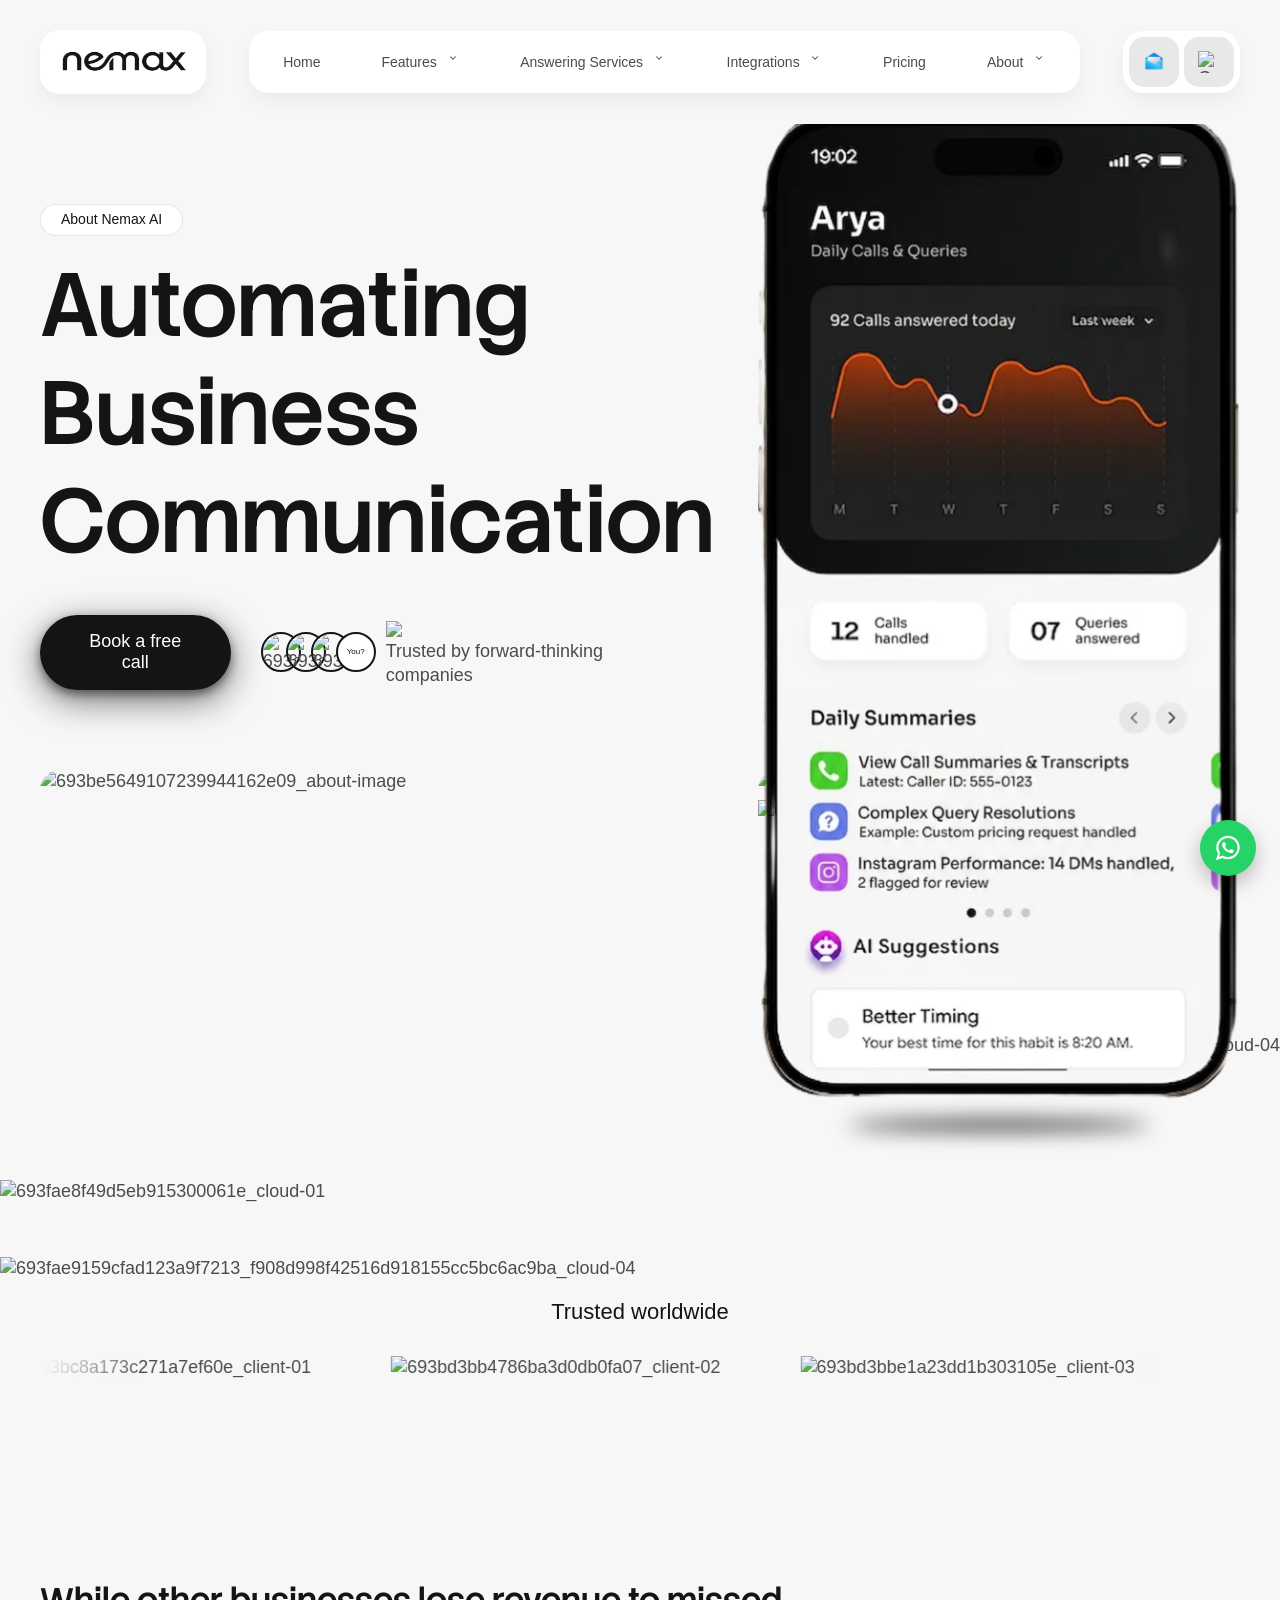
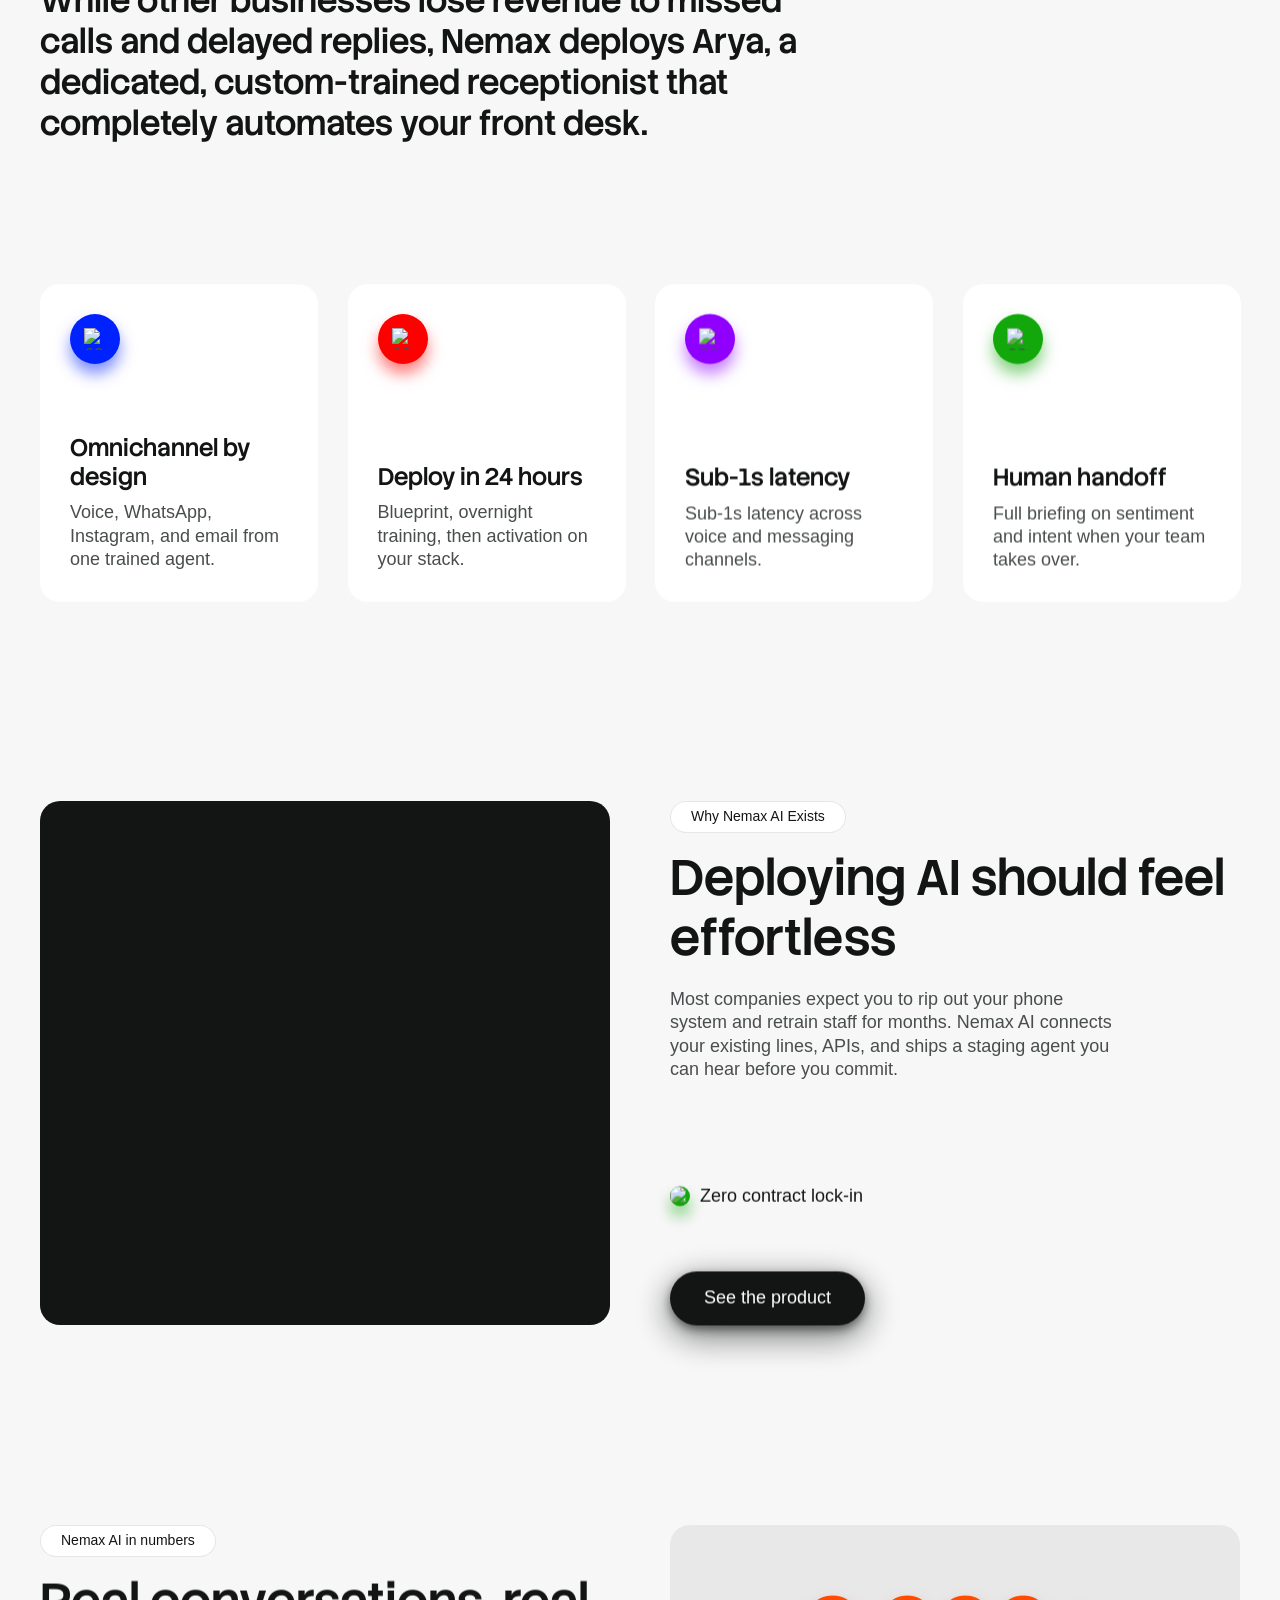
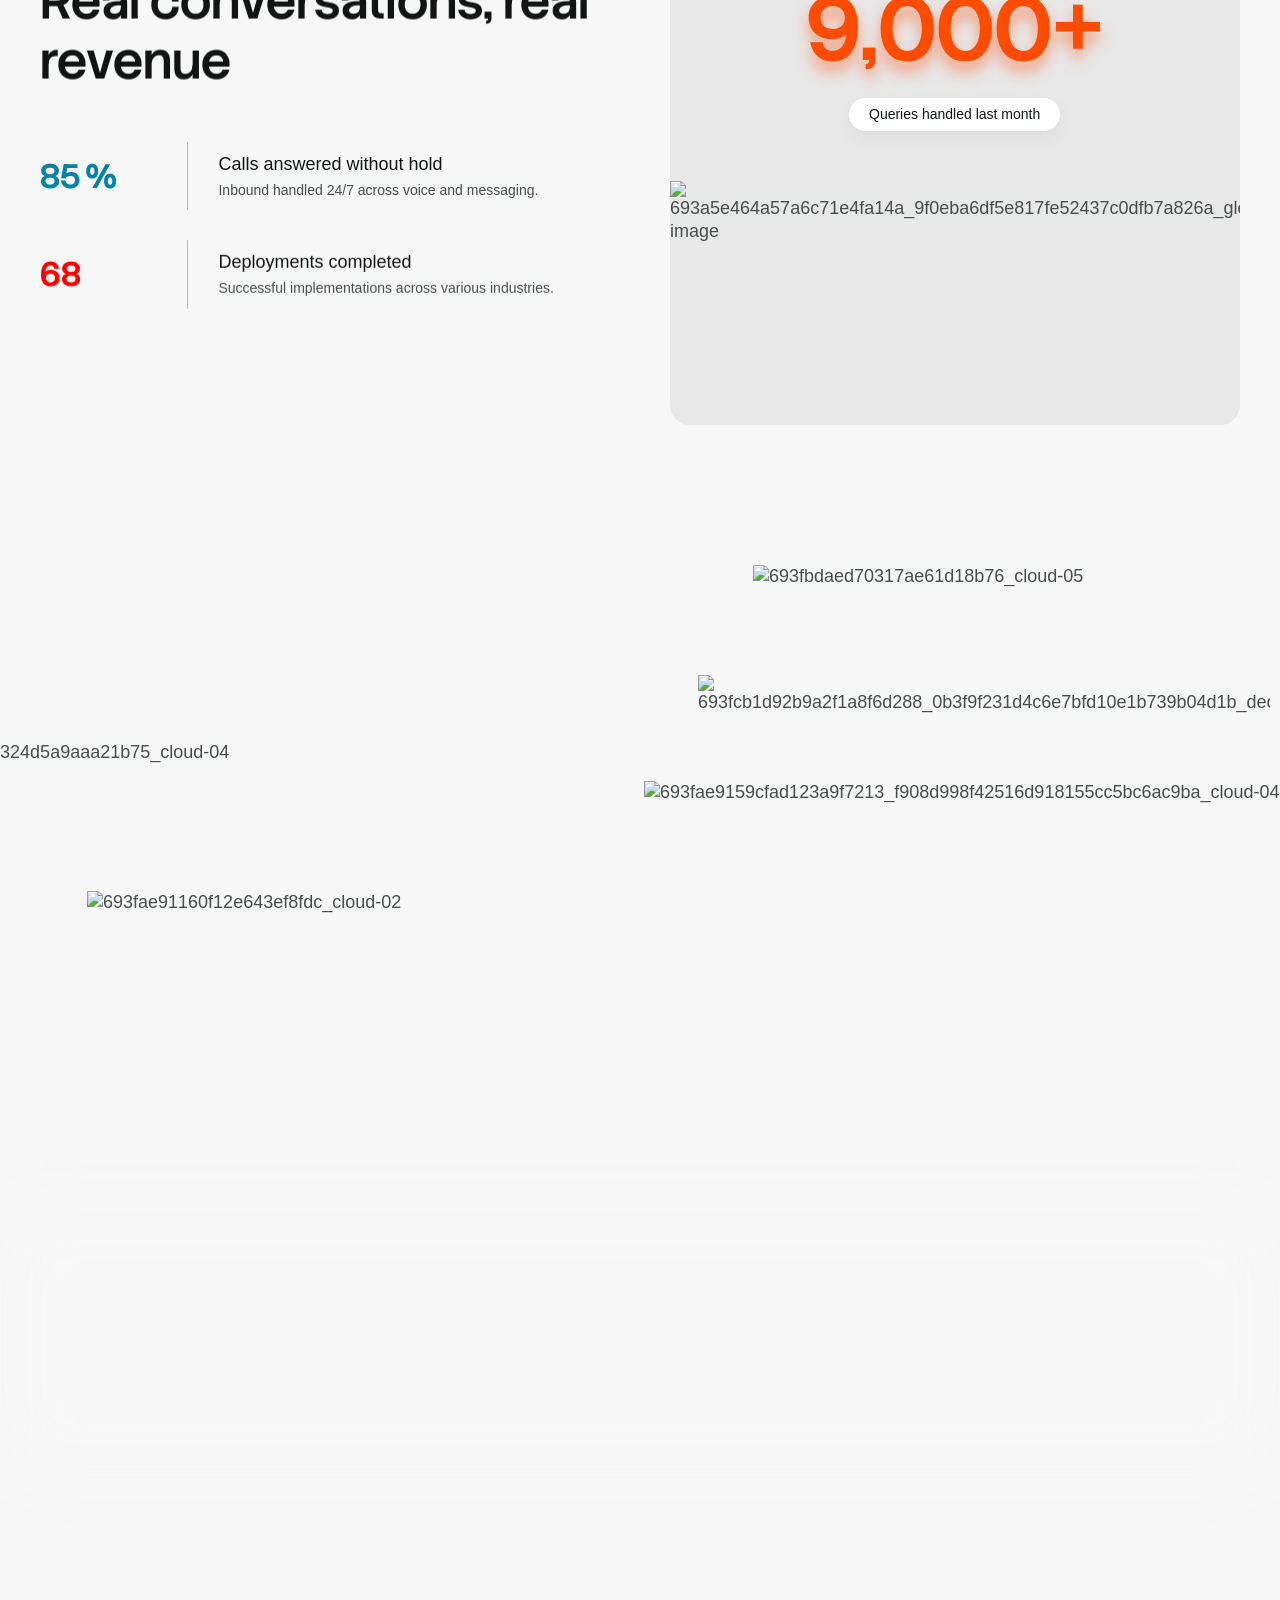
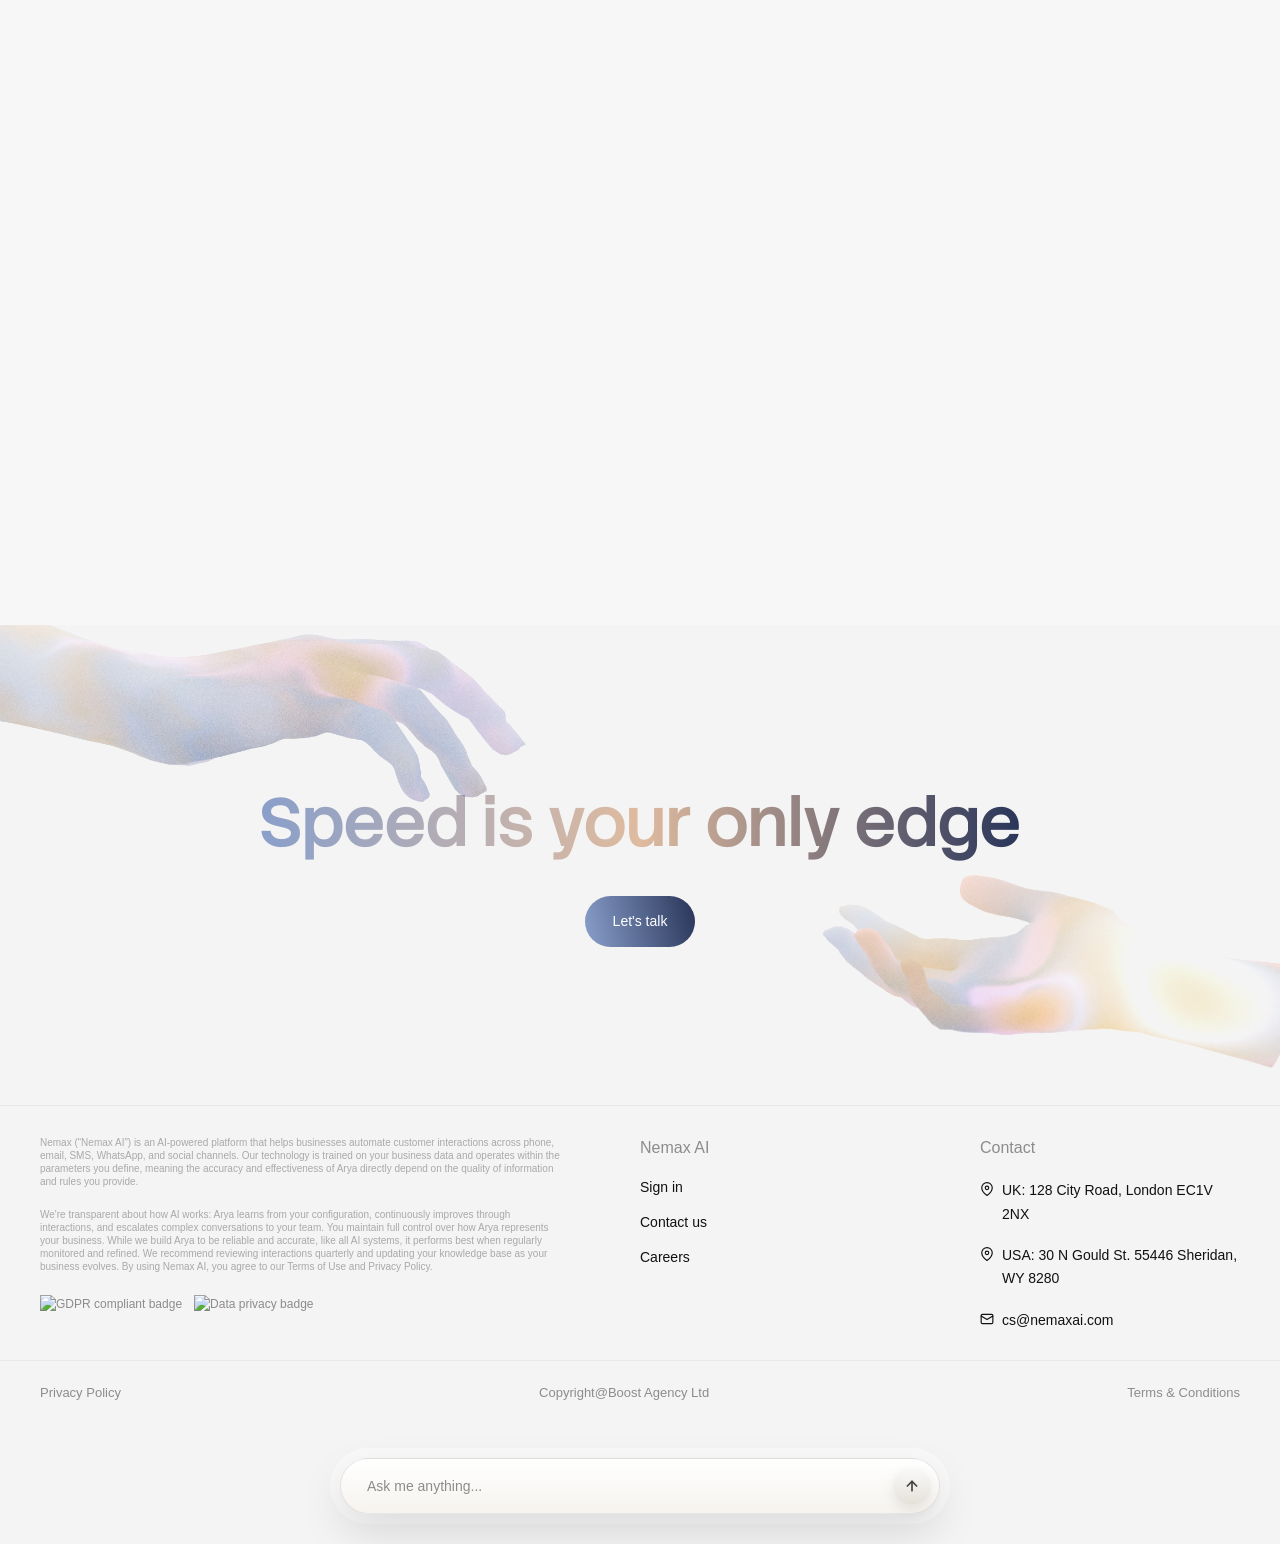
==== commit 923f1799: "PageSpeed pass: unblock render, cache long-term, shrink oversized images - main.css, grid-distortion" ====
--- a/about.html
+++ b/about.html
@@ -23,10 +23,14 @@
   <meta content="summary_large_image" name="twitter:card" />
   <meta content="width=device-width, initial-scale=1" name="viewport" />
   
-  <link href="css/main.css" rel="stylesheet" type="text/css" />
+  <link href="css/main.css?v=20260716" rel="preload" as="style" onload="this.onload=null;this.rel='stylesheet'" />
+  <noscript><link href="css/main.css?v=20260716" rel="stylesheet" type="text/css" /></noscript>
   <link href="https://fonts.googleapis.com" rel="preconnect" />
   <link crossorigin="anonymous" href="https://fonts.gstatic.com" rel="preconnect" />
-  <link href="https://fonts.googleapis.com/css2?family=Stack+Sans+Headline:wght@400;500&amp;family=Google+Sans+Flex:wght@400&amp;display=swap" rel="stylesheet" />
+  <link href="https://cdn.cosmos.so" rel="preconnect" />
+  <link href="https://obsidianos.com" rel="preconnect" />
+  <link href="https://fonts.googleapis.com/css2?family=Stack+Sans+Headline:wght@400;500&amp;family=Google+Sans+Flex:wght@400&amp;display=swap" rel="preload" as="style" onload="this.onload=null;this.rel='stylesheet'" />
+  <noscript><link href="https://fonts.googleapis.com/css2?family=Stack+Sans+Headline:wght@400;500&amp;family=Google+Sans+Flex:wght@400&amp;display=swap" rel="stylesheet" /></noscript>
   <script
     type="text/javascript">!function (o, c) { var n = c.documentElement, t = " w-mod-"; n.className += t + "js", ("ontouchstart" in o || o.DocumentTouch && c instanceof DocumentTouch) && (n.className += t + "touch") }(window, document);</script>
   <link href="https://cdn.prod.website-files.com/692fd4f000a6f446ca91cb33/69412c53df473d360b10c844_favicon.png"
@@ -43,7 +47,7 @@
 </head>
 
 <body>
-  <script src="js/header.js" type="text/javascript"></script>
+  <script src="js/header.js?v=20260716" type="text/javascript"></script>
   <section class="about-hero-section">
     <div class="container">
       <div class="about-hero-content">
@@ -372,16 +376,16 @@
       </div>
     </div>
   </section>
-  <script src="js/footer.js" type="text/javascript"></script>
+  <script src="js/footer.js?v=20260716" type="text/javascript"></script>
 
-  <script src="js/jquery-3.5.1.min.js" type="text/javascript"></script>
-  <script src="js/webflow.schunk.36b8fb49256177c8.js" type="text/javascript"></script>
-  <script src="js/webflow.schunk.86b9a003c3056a82.js" type="text/javascript"></script>
-  <script src="js/webflow.5374edf3.ea838bf672ce0d9c.js" type="text/javascript"></script>
-  <script src="js/gsap.min.js" type="text/javascript"></script>
-  <script src="js/ScrollTrigger.min.js" type="text/javascript"></script>
+  <script src="js/jquery-3.5.1.min.js?v=20260716" type="text/javascript"></script>
+  <script src="js/webflow.schunk.36b8fb49256177c8.js?v=20260716" type="text/javascript"></script>
+  <script src="js/webflow.schunk.86b9a003c3056a82.js?v=20260716" type="text/javascript"></script>
+  <script src="js/webflow.5374edf3.ea838bf672ce0d9c.js?v=20260716" type="text/javascript"></script>
+  <script src="js/gsap.min.js?v=20260716" type="text/javascript"></script>
+  <script src="js/ScrollTrigger.min.js?v=20260716" type="text/javascript"></script>
   
-  <script src="js/counters.js" type="text/javascript"></script>
+  <script src="js/counters.js?v=20260716" type="text/javascript"></script>
 </body>
 
 </html>
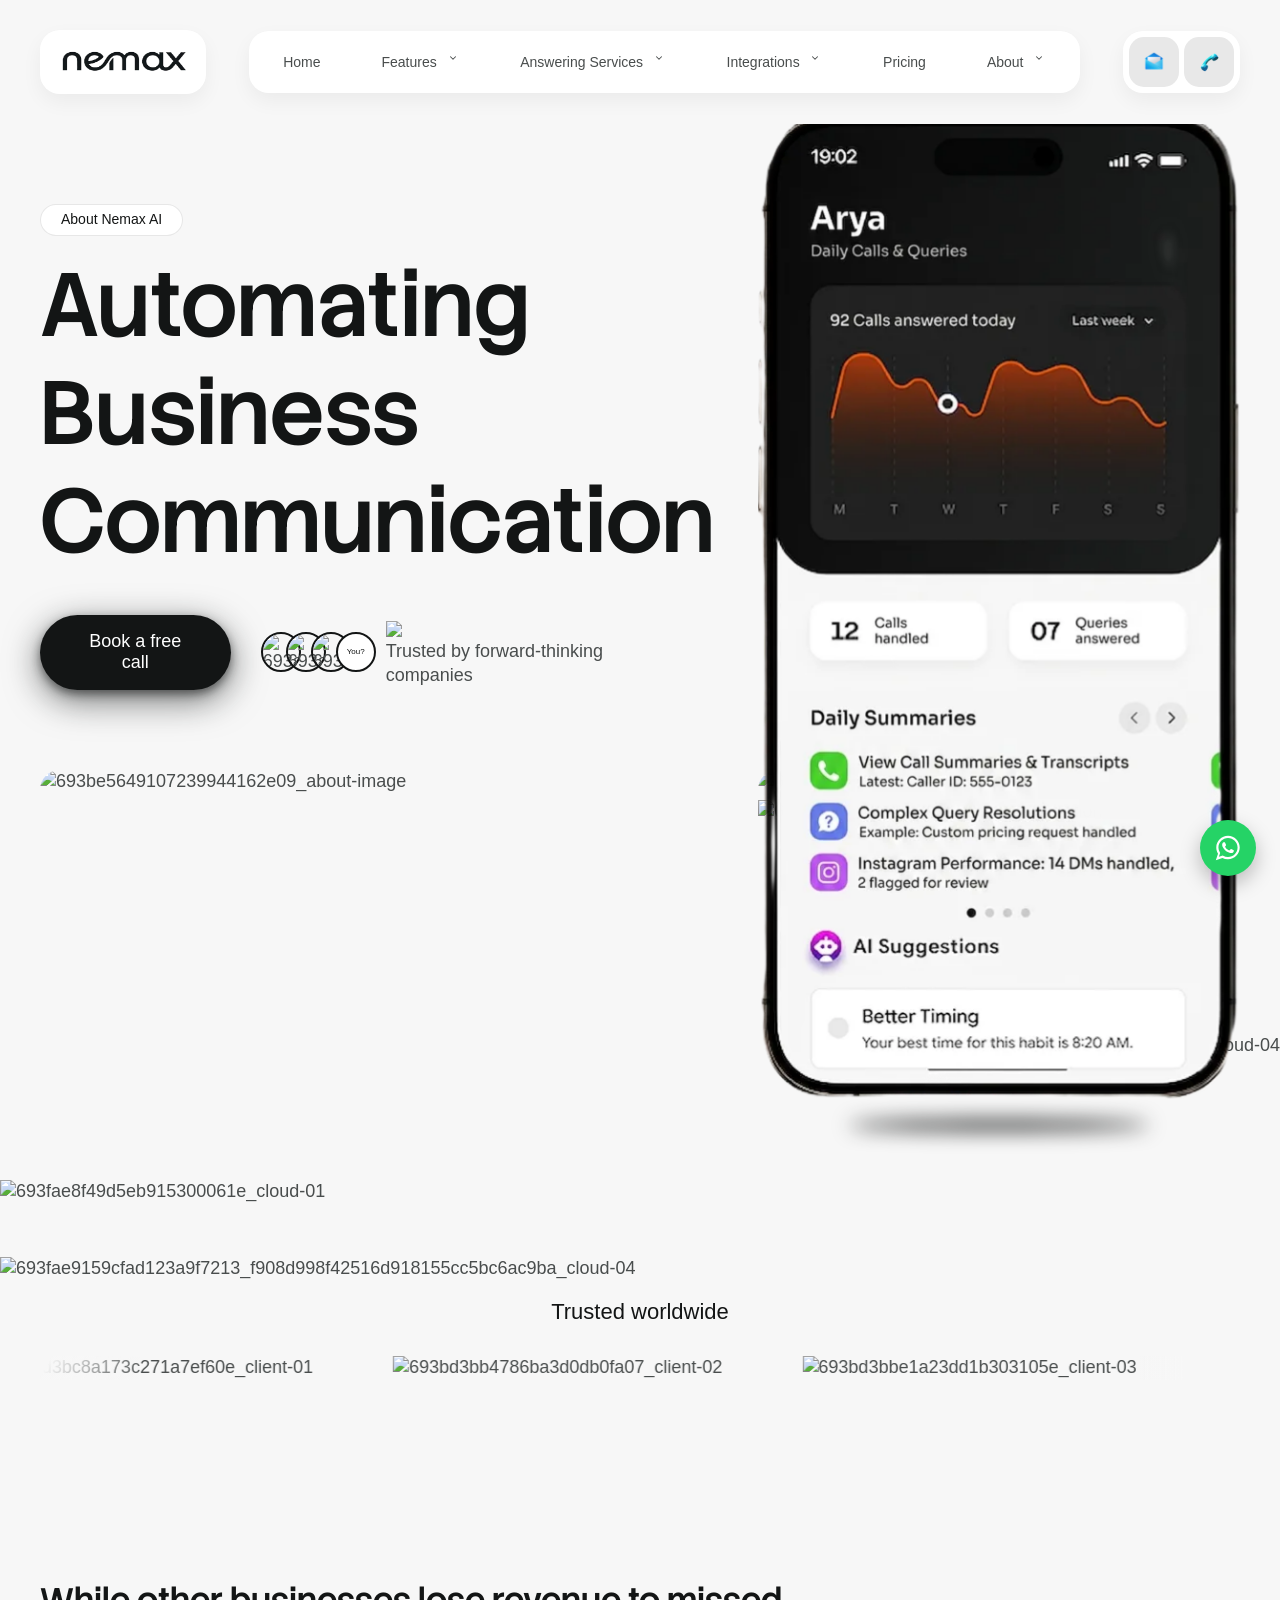
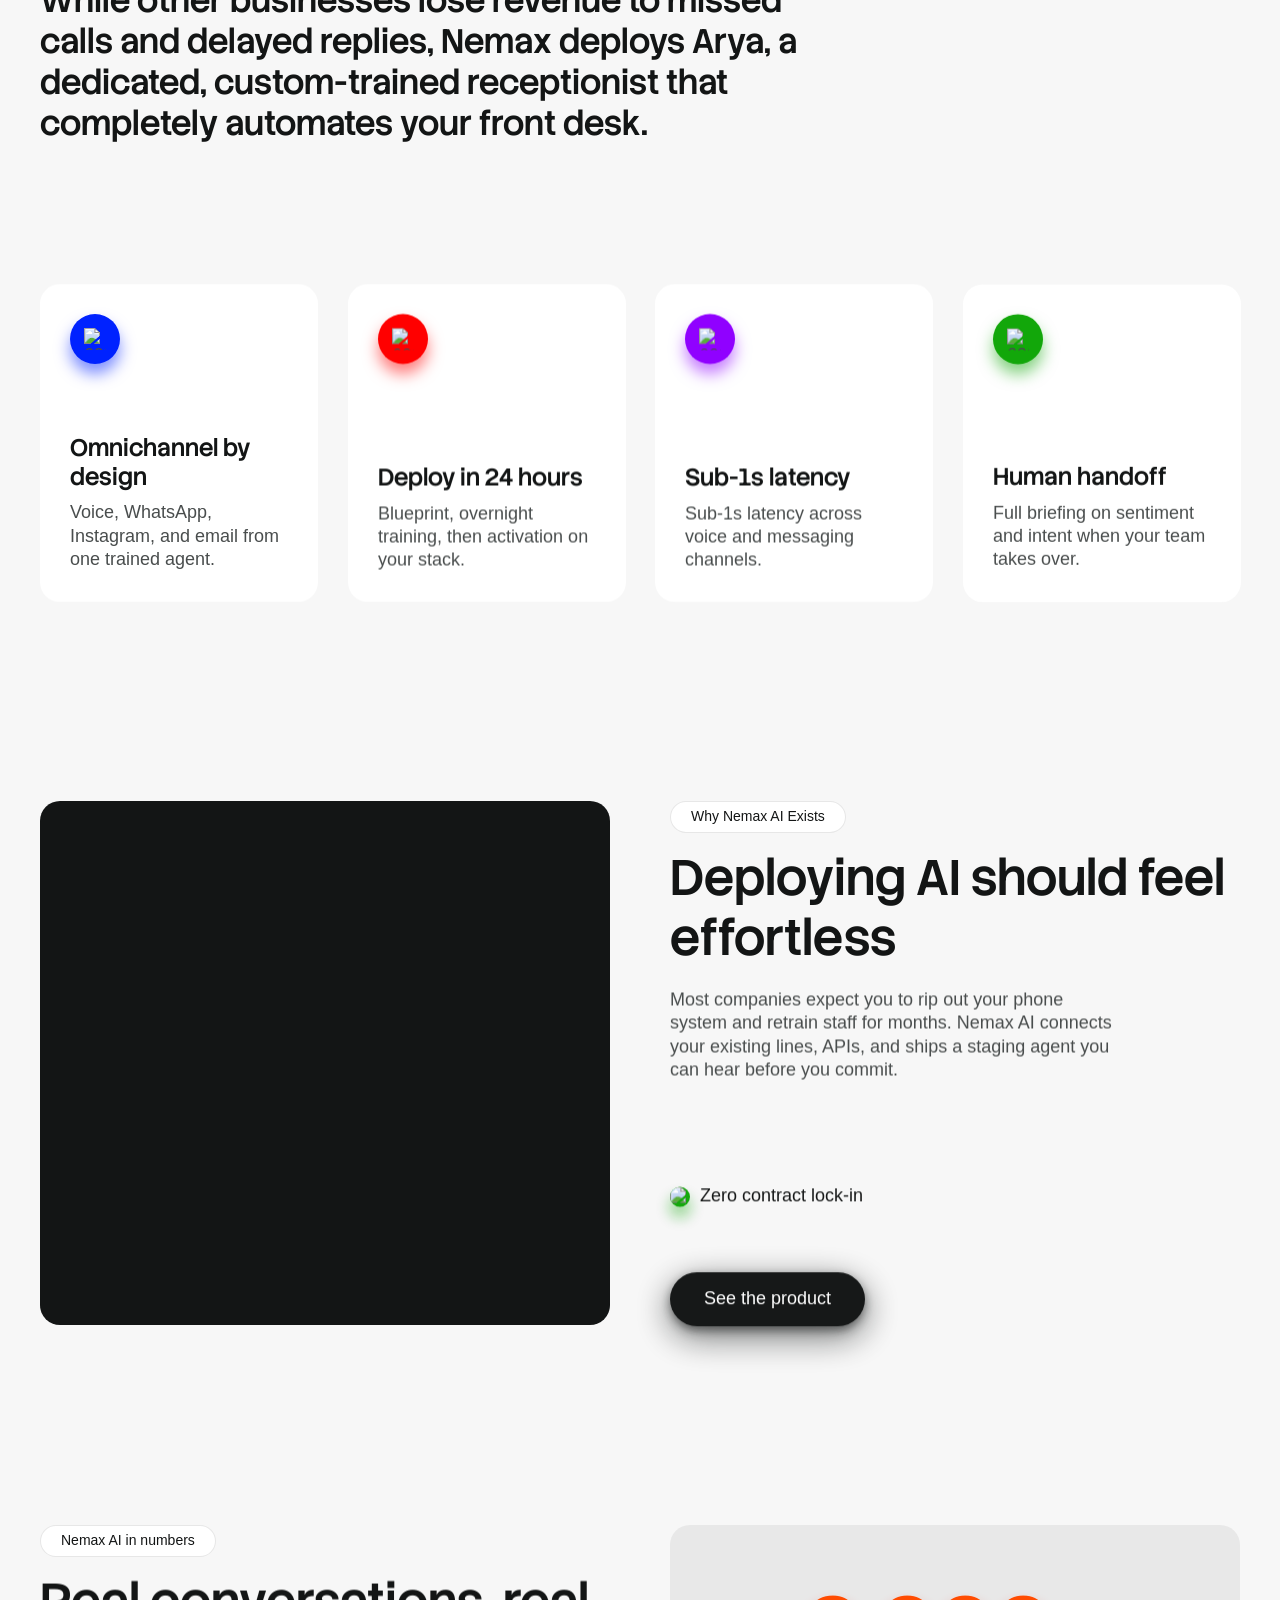
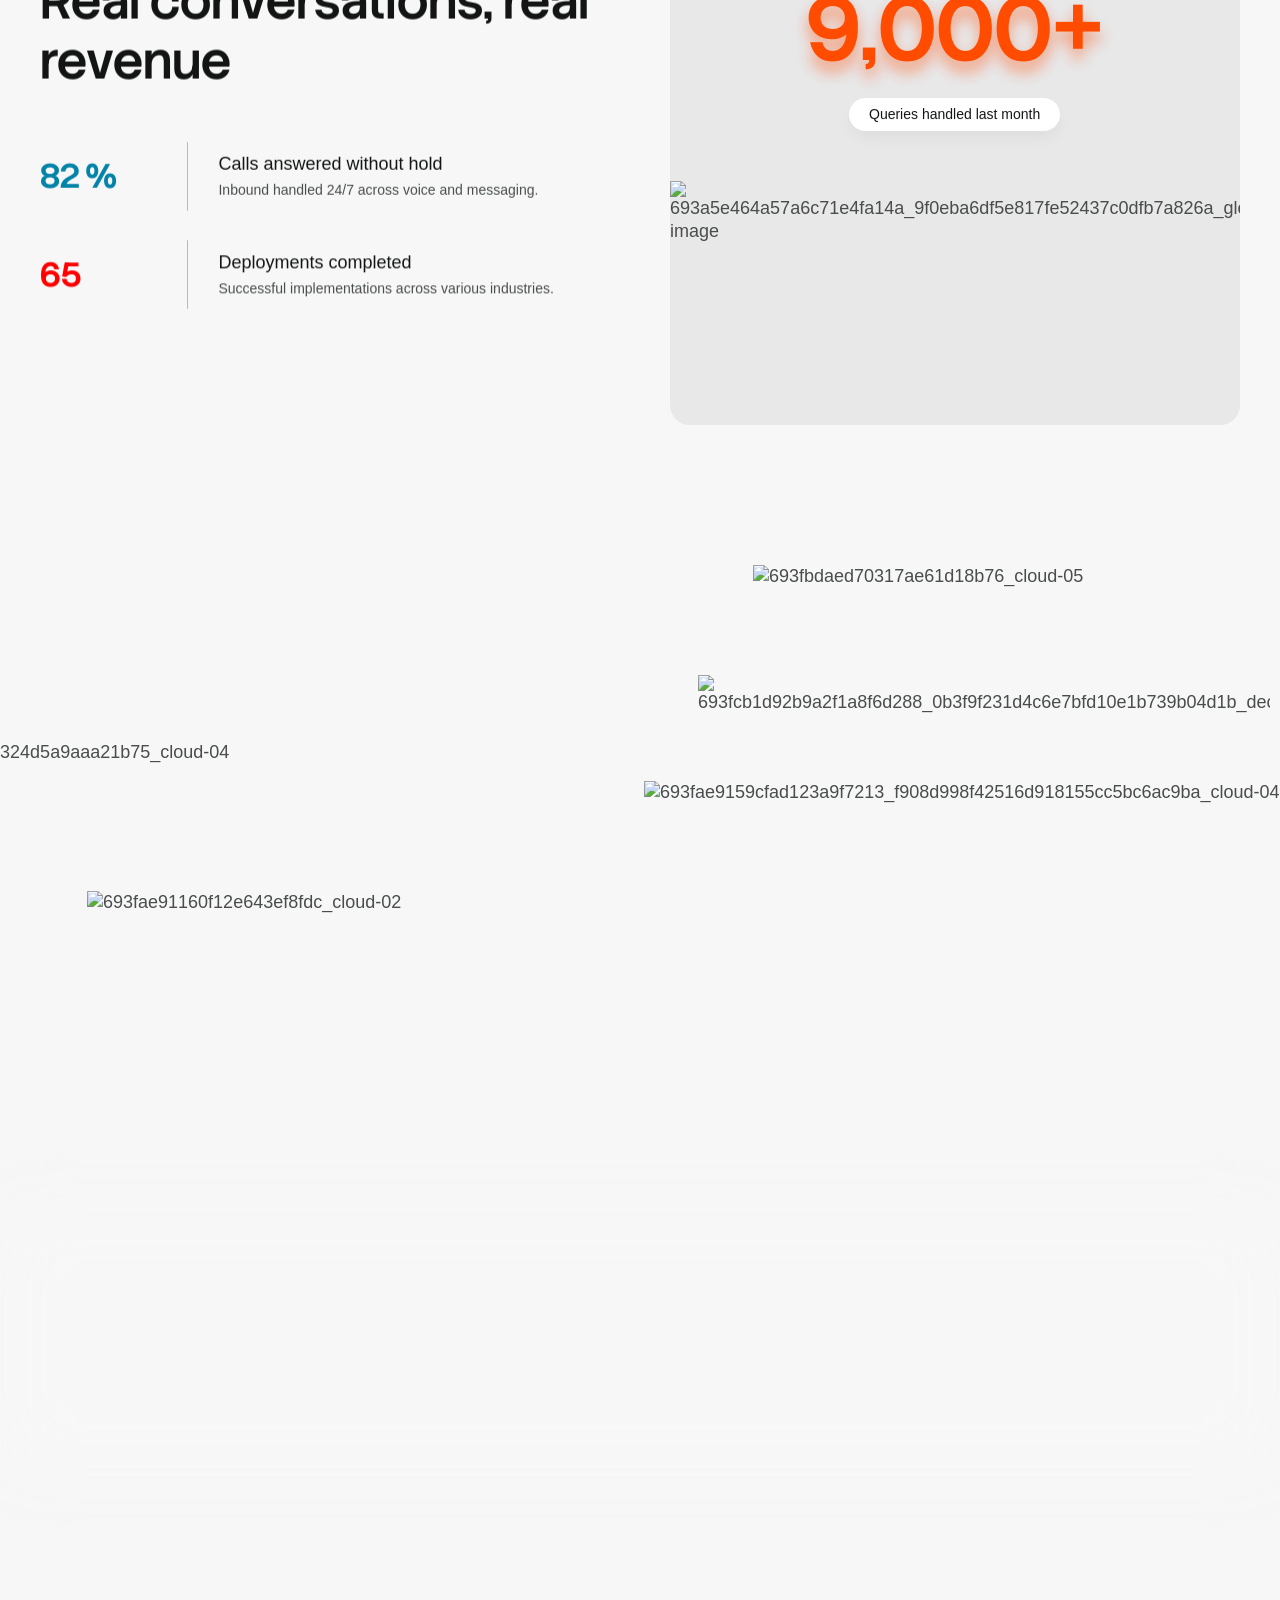
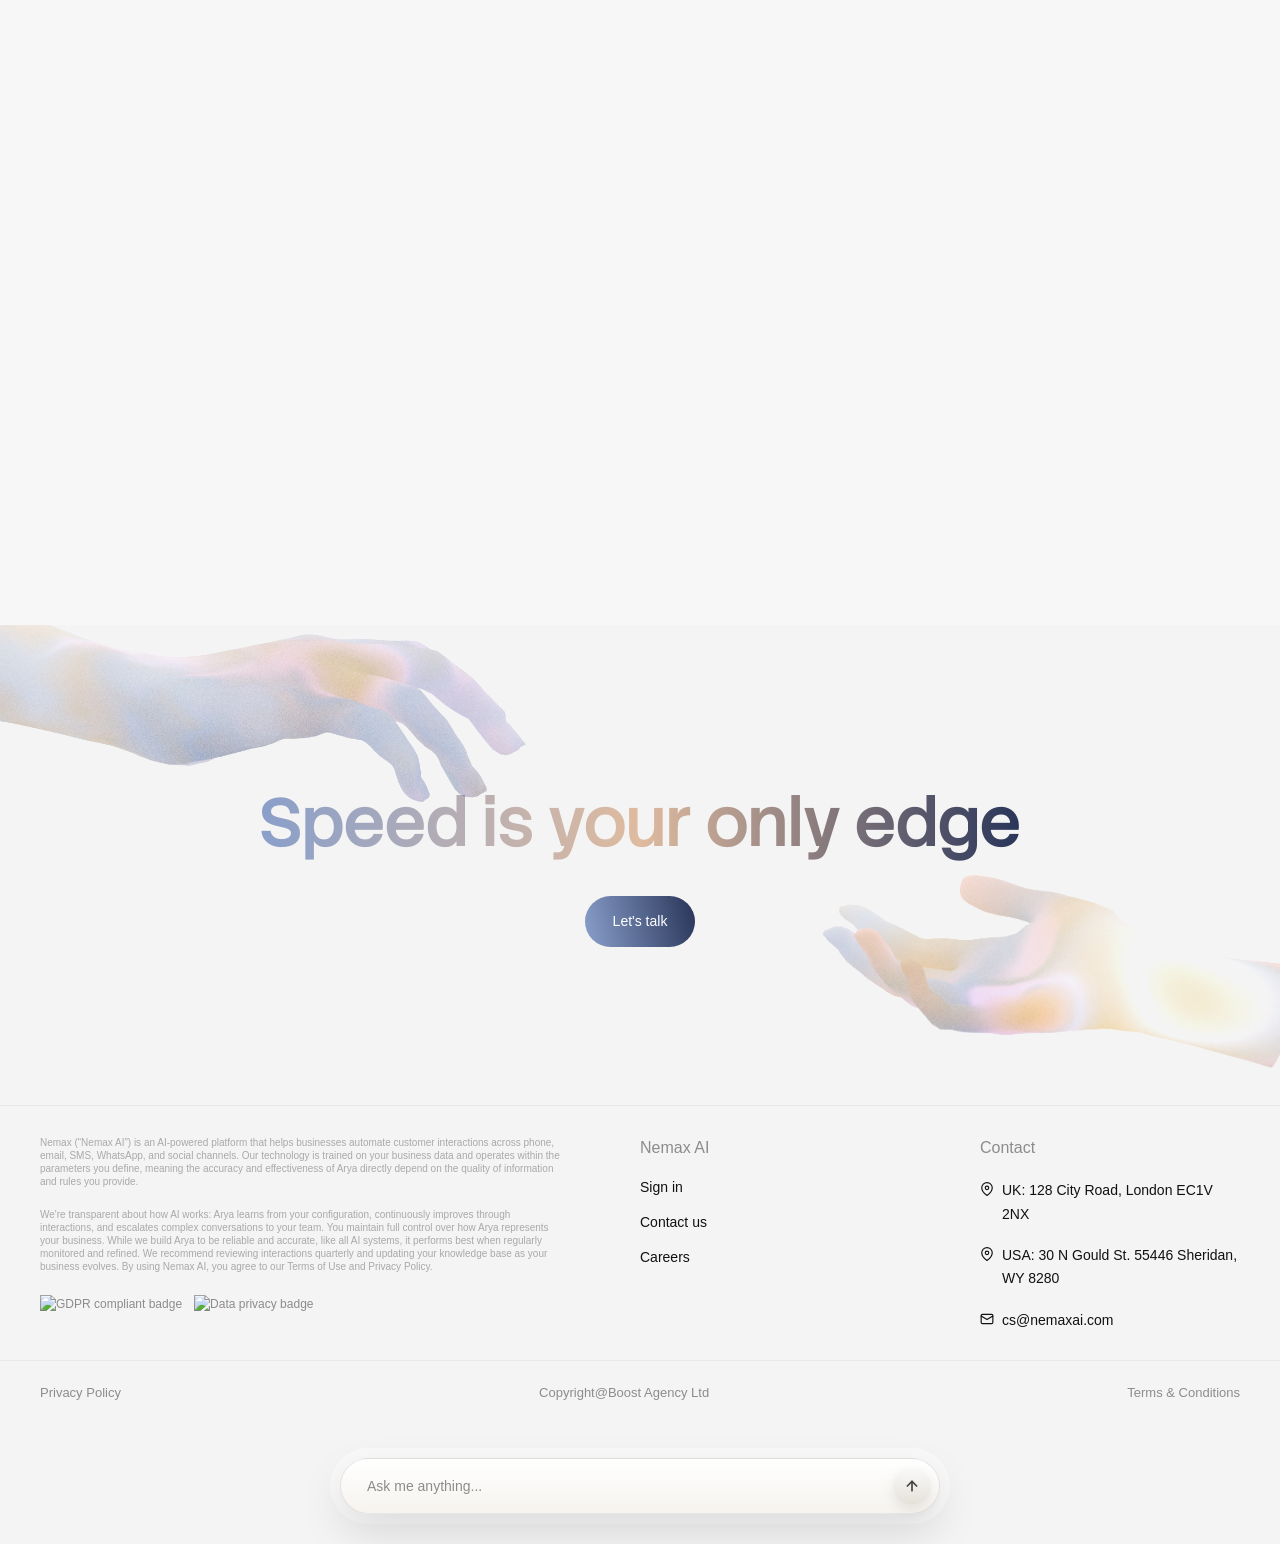
==== commit 7c7749f5: "Fix CLS regression, remove 2.6MB of dead weight, shrink videos 87% - Revert main.css to a blocking s" ====
--- a/about.html
+++ b/about.html
@@ -23,8 +23,7 @@
   <meta content="summary_large_image" name="twitter:card" />
   <meta content="width=device-width, initial-scale=1" name="viewport" />
   
-  <link href="css/main.css?v=20260716" rel="preload" as="style" onload="this.onload=null;this.rel='stylesheet'" />
-  <noscript><link href="css/main.css?v=20260716" rel="stylesheet" type="text/css" /></noscript>
+  <link href="css/main.css?v=20260716b" rel="stylesheet" type="text/css" />
   <link href="https://fonts.googleapis.com" rel="preconnect" />
   <link crossorigin="anonymous" href="https://fonts.gstatic.com" rel="preconnect" />
   <link href="https://cdn.cosmos.so" rel="preconnect" />
@@ -47,7 +46,7 @@
 </head>
 
 <body>
-  <script src="js/header.js?v=20260716" type="text/javascript"></script>
+  <script src="js/header.js?v=20260716b" type="text/javascript"></script>
   <section class="about-hero-section">
     <div class="container">
       <div class="about-hero-content">
@@ -376,16 +375,16 @@
       </div>
     </div>
   </section>
-  <script src="js/footer.js?v=20260716" type="text/javascript"></script>
+  <script src="js/footer.js?v=20260716b" type="text/javascript"></script>
 
-  <script src="js/jquery-3.5.1.min.js?v=20260716" type="text/javascript"></script>
-  <script src="js/webflow.schunk.36b8fb49256177c8.js?v=20260716" type="text/javascript"></script>
-  <script src="js/webflow.schunk.86b9a003c3056a82.js?v=20260716" type="text/javascript"></script>
-  <script src="js/webflow.5374edf3.ea838bf672ce0d9c.js?v=20260716" type="text/javascript"></script>
-  <script src="js/gsap.min.js?v=20260716" type="text/javascript"></script>
-  <script src="js/ScrollTrigger.min.js?v=20260716" type="text/javascript"></script>
+  <script src="js/jquery-3.5.1.min.js?v=20260716b" type="text/javascript"></script>
+  <script src="js/webflow.schunk.36b8fb49256177c8.js?v=20260716b" type="text/javascript"></script>
+  <script src="js/webflow.schunk.86b9a003c3056a82.js?v=20260716b" type="text/javascript"></script>
+  <script src="js/webflow.5374edf3.ea838bf672ce0d9c.js?v=20260716b" type="text/javascript"></script>
+  <script src="js/gsap.min.js?v=20260716b" type="text/javascript"></script>
+  <script src="js/ScrollTrigger.min.js?v=20260716b" type="text/javascript"></script>
   
-  <script src="js/counters.js?v=20260716" type="text/javascript"></script>
+  <script src="js/counters.js?v=20260716b" type="text/javascript"></script>
 </body>
 
 </html>
--- a/css/main.css
+++ b/css/main.css
@@ -1,10376 +1 @@
-/* Summary line after feature-three */
-.features-summary {
-    font-size: 12px;
-    color: #636262;
-    text-align: center;
-    margin-top: 16px;
-}
-
-@media screen and (max-width: 767px) {
-    .features-summary {
-        padding: 0 16px;
-        font-size: 12px;
-        text-align: center;
-    }
-}
-
-.whatsapp-float {
-  position: fixed;
-  bottom: 24px;
-  right: 24px;
-  width: 58px;
-  height: 58px;
-  background-color: #25D366;
-  border-radius: 50%;
-  display: flex;
-  align-items: center;
-  justify-content: center;
-  box-shadow: 0 6px 16px rgba(0, 0, 0, 0.2);
-  z-index: 999;
-  transition: transform 0.2s ease, box-shadow 0.2s ease;
-}
-
-.whatsapp-float:hover {
-  transform: scale(1.08);
-  box-shadow: 0 8px 20px rgba(0, 0, 0, 0.28);
-}
-
-@media (max-width: 968px) {
-  .whatsapp-float {
-    bottom: 16px;
-    right: 16px;
-    width: 52px;
-    height: 52px;
-  }
-}
-
-html {
-    -webkit-text-size-adjust: 100%;
-    -ms-text-size-adjust: 100%;
-    font-family: sans-serif
-}
-
-body {
-    margin: 0
-}
-
-article,
-aside,
-details,
-figcaption,
-figure,
-footer,
-header,
-hgroup,
-main,
-menu,
-nav,
-section,
-summary {
-    display: block
-}
-
-audio,
-canvas,
-progress,
-video {
-    vertical-align: baseline;
-    display: inline-block
-}
-
-audio:not([controls]) {
-    height: 0;
-    display: none
-}
-
-[hidden],
-template {
-    display: none
-}
-
-a {
-    background-color: #0000
-}
-
-a:active,
-a:hover {
-    outline: 0
-}
-
-abbr[title] {
-    border-bottom: 1px dotted
-}
-
-b,
-strong {
-    font-weight: 700
-}
-
-dfn {
-    font-style: italic
-}
-
-h1 {
-    margin: .67em 0;
-    font-size: 2em
-}
-
-mark {
-    color: #000;
-    background: #ff0
-}
-
-small {
-    font-size: 80%
-}
-
-sub,
-sup {
-    vertical-align: baseline;
-    font-size: 75%;
-    line-height: 0;
-    position: relative
-}
-
-sup {
-    top: -.5em
-}
-
-sub {
-    bottom: -.25em
-}
-
-img {
-    border: 0
-}
-
-svg:not(:root) {
-    overflow: hidden
-}
-
-hr {
-    box-sizing: content-box;
-    height: 0
-}
-
-pre {
-    overflow: auto
-}
-
-code,
-kbd,
-pre,
-samp {
-    font-family: monospace;
-    font-size: 1em
-}
-
-button,
-input,
-optgroup,
-select,
-textarea {
-    color: inherit;
-    font: inherit;
-    margin: 0
-}
-
-button {
-    overflow: visible
-}
-
-button,
-select {
-    text-transform: none
-}
-
-button,
-html input[type=button],
-input[type=reset] {
-    -webkit-appearance: button;
-    cursor: pointer
-}
-
-button[disabled],
-html input[disabled] {
-    cursor: default
-}
-
-button::-moz-focus-inner,
-input::-moz-focus-inner {
-    border: 0;
-    padding: 0
-}
-
-input {
-    line-height: normal
-}
-
-input[type=checkbox],
-input[type=radio] {
-    box-sizing: border-box;
-    padding: 0
-}
-
-input[type=number]::-webkit-inner-spin-button,
-input[type=number]::-webkit-outer-spin-button {
-    height: auto
-}
-
-input[type=search] {
-    -webkit-appearance: none
-}
-
-input[type=search]::-webkit-search-cancel-button,
-input[type=search]::-webkit-search-decoration {
-    -webkit-appearance: none
-}
-
-legend {
-    border: 0;
-    padding: 0
-}
-
-textarea {
-    overflow: auto
-}
-
-optgroup {
-    font-weight: 700
-}
-
-table {
-    border-collapse: collapse;
-    border-spacing: 0
-}
-
-td,
-th {
-    padding: 0
-}
-
-@font-face {
-    font-family: webflow-icons;
-    src: url([data-uri])format("truetype");
-    font-weight: 400;
-    font-style: normal
-}
-
-[class^=w-icon-],
-[class*=\ w-icon-] {
-    speak: none;
-    font-variant: normal;
-    text-transform: none;
-    -webkit-font-smoothing: antialiased;
-    -moz-osx-font-smoothing: grayscale;
-    font-style: normal;
-    font-weight: 400;
-    line-height: 1;
-    font-family: webflow-icons !important
-}
-
-.w-icon-slider-right:before {
-    content: "î˜€"
-}
-
-.w-icon-slider-left:before {
-    content: "î˜"
-}
-
-.w-icon-nav-menu:before {
-    content: "î˜‚"
-}
-
-.w-icon-arrow-down:before,
-.w-icon-dropdown-toggle:before {
-    content: "î˜ƒ"
-}
-
-.w-icon-file-upload-remove:before {
-    content: "î¤€"
-}
-
-.w-icon-file-upload-icon:before {
-    content: "î¤ƒ"
-}
-
-/* Fix: use clean nav icons in the navbar */
-.navbar .w-icon-arrow-down:before {
-    content: "" !important;
-    display: inline-block;
-    width: 0;
-    height: 0;
-    overflow: hidden;
-}
-
-.navbar .w-icon-dropdown-toggle:before,
-.navbar .w-icon-nav-menu:before {
-    content: "" !important;
-    display: none;
-    width: 20px;
-    height: 2px;
-    background: currentColor;
-    box-shadow: 0 6px 0 0 currentColor, 0 -6px 0 0 currentColor;
-    vertical-align: middle;
-}
-
-.navbar .dropdown-toggle.nav-link > div:last-child {
-    display: inline-flex;
-    align-items: center;
-    gap: .15rem;
-}
-
-.navbar .dropdown-toggle.nav-link > div:last-child::after {
-    content: "";
-}
-
-@media screen and (max-width:991px) {
-    .navbar .dropdown-toggle.nav-link > div:last-child {
-        display: none;
-    }
-
-    .navbar .dropdown-icon {
-        margin-right: 0;
-    }
-}
-
-* {
-    box-sizing: border-box
-}
-
-html {
-    height: 100%
-}
-
-body {
-    color: #333;
-    background-color: #fff;
-    min-height: 100%;
-    margin: 0;
-    font-family: Arial, sans-serif;
-    font-size: 14px;
-    line-height: 20px
-}
-
-img {
-    vertical-align: middle;
-    max-width: 100%;
-    display: inline-block
-}
-
-html.w-mod-touch * {
-    background-attachment: scroll !important
-}
-
-.w-block {
-    display: block
-}
-
-.w-inline-block {
-    max-width: 100%;
-    display: inline-block
-}
-
-.w-clearfix:before,
-.w-clearfix:after {
-    content: " ";
-    grid-area: 1/1/2/2;
-    display: table
-}
-
-.w-clearfix:after {
-    clear: both
-}
-
-.w-hidden {
-    display: none
-}
-
-.w-button {
-    color: #fff;
-    line-height: inherit;
-    cursor: pointer;
-    background-color: #3898ec;
-    border: 0;
-    border-radius: 0;
-    padding: 9px 15px;
-    text-decoration: none;
-    display: inline-block
-}
-
-input.w-button {
-    -webkit-appearance: button
-}
-
-html[data-w-dynpage] [data-w-cloak] {
-    color: #0000 !important
-}
-
-.w-code-block {
-    margin: unset
-}
-
-pre.w-code-block code {
-    all: inherit
-}
-
-.w-optimization {
-    display: contents
-}
-
-.w-webflow-badge,
-.w-webflow-badge>img {
-    box-sizing: unset;
-    width: unset;
-    height: unset;
-    max-height: unset;
-    max-width: unset;
-    min-height: unset;
-    min-width: unset;
-    margin: unset;
-    padding: unset;
-    float: unset;
-    clear: unset;
-    border: unset;
-    border-radius: unset;
-    background: unset;
-    background-image: unset;
-    background-position: unset;
-    background-size: unset;
-    background-repeat: unset;
-    background-origin: unset;
-    background-clip: unset;
-    background-attachment: unset;
-    background-color: unset;
-    box-shadow: unset;
-    transform: unset;
-    direction: unset;
-    font-family: unset;
-    font-weight: unset;
-    color: unset;
-    font-size: unset;
-    line-height: unset;
-    font-style: unset;
-    font-variant: unset;
-    text-align: unset;
-    letter-spacing: unset;
-    -webkit-text-decoration: unset;
-    text-decoration: unset;
-    text-indent: unset;
-    text-transform: unset;
-    list-style-type: unset;
-    text-shadow: unset;
-    vertical-align: unset;
-    cursor: unset;
-    white-space: unset;
-    word-break: unset;
-    word-spacing: unset;
-    word-wrap: unset;
-    transition: unset
-}
-
-.w-webflow-badge {
-    white-space: nowrap;
-    cursor: pointer;
-    box-shadow: 0 0 0 1px #0000001a, 0 1px 3px #0000001a;
-    visibility: visible !important;
-    opacity: 1 !important;
-    z-index: 2147483647 !important;
-    color: #aaadb0 !important;
-    overflow: unset !important;
-    background-color: #fff !important;
-    border-radius: 3px !important;
-    width: auto !important;
-    height: auto !important;
-    margin: 0 !important;
-    padding: 6px !important;
-    font-size: 12px !important;
-    line-height: 14px !important;
-    text-decoration: none !important;
-    display: inline-block !important;
-    position: fixed !important;
-    inset: auto 12px 12px auto !important;
-    transform: none !important
-}
-
-.w-webflow-badge>img {
-    position: unset;
-    visibility: unset !important;
-    opacity: 1 !important;
-    vertical-align: middle !important;
-    display: inline-block !important
-}
-
-h1,
-h2,
-h3,
-h4,
-h5,
-h6 {
-    margin-bottom: 10px;
-    font-weight: 700
-}
-
-h1 {
-    margin-top: 20px;
-    font-size: 38px;
-    line-height: 44px
-}
-
-h2 {
-    margin-top: 20px;
-    font-size: 32px;
-    line-height: 36px
-}
-
-h3 {
-    margin-top: 20px;
-    font-size: 24px;
-    line-height: 30px
-}
-
-h4 {
-    margin-top: 10px;
-    font-size: 18px;
-    line-height: 24px
-}
-
-h5 {
-    margin-top: 10px;
-    font-size: 14px;
-    line-height: 20px
-}
-
-h6 {
-    margin-top: 10px;
-    font-size: 12px;
-    line-height: 18px
-}
-
-p {
-    margin-top: 0;
-    margin-bottom: 10px
-}
-
-blockquote {
-    border-left: 5px solid #e2e2e2;
-    margin: 0 0 10px;
-    padding: 10px 20px;
-    font-size: 18px;
-    line-height: 22px
-}
-
-figure {
-    margin: 0 0 10px
-}
-
-ul,
-ol {
-    margin-top: 0;
-    margin-bottom: 10px;
-    padding-left: 40px
-}
-
-.w-list-unstyled {
-    padding-left: 0;
-    list-style: none
-}
-
-.w-embed:before,
-.w-embed:after {
-    content: " ";
-    grid-area: 1/1/2/2;
-    display: table
-}
-
-.w-embed:after {
-    clear: both
-}
-
-.w-video {
-    width: 100%;
-    padding: 0;
-    position: relative
-}
-
-.w-video iframe,
-.w-video object,
-.w-video embed {
-    border: none;
-    width: 100%;
-    height: 100%;
-    position: absolute;
-    top: 0;
-    left: 0
-}
-
-fieldset {
-    border: 0;
-    margin: 0;
-    padding: 0
-}
-
-button,
-[type=button],
-[type=reset] {
-    cursor: pointer;
-    -webkit-appearance: button;
-    border: 0
-}
-
-.w-form {
-    margin: 0 0 15px
-}
-
-.w-form-done {
-    text-align: center;
-    background-color: #ddd;
-    padding: 20px;
-    display: none
-}
-
-.w-form-fail {
-    background-color: #ffdede;
-    margin-top: 10px;
-    padding: 10px;
-    display: none
-}
-
-label {
-    margin-bottom: 5px;
-    font-weight: 700;
-    display: block
-}
-
-.w-input,
-.w-select {
-    color: #333;
-    vertical-align: middle;
-    background-color: #fff;
-    border: 1px solid #ccc;
-    width: 100%;
-    height: 38px;
-    margin-bottom: 10px;
-    padding: 8px 12px;
-    font-size: 14px;
-    line-height: 1.42857;
-    display: block
-}
-
-.w-input::placeholder,
-.w-select::placeholder {
-    color: #999
-}
-
-.w-input:focus,
-.w-select:focus {
-    border-color: #3898ec;
-    outline: 0
-}
-
-.w-input[disabled],
-.w-select[disabled],
-.w-input[readonly],
-.w-select[readonly],
-fieldset[disabled] .w-input,
-fieldset[disabled] .w-select {
-    cursor: not-allowed
-}
-
-.w-input[disabled]:not(.w-input-disabled),
-.w-select[disabled]:not(.w-input-disabled),
-.w-input[readonly],
-.w-select[readonly],
-fieldset[disabled]:not(.w-input-disabled) .w-input,
-fieldset[disabled]:not(.w-input-disabled) .w-select {
-    background-color: #eee
-}
-
-textarea.w-input,
-textarea.w-select {
-    height: auto
-}
-
-.w-select {
-    background-color: #f3f3f3
-}
-
-.w-select[multiple] {
-    height: auto
-}
-
-.w-form-label {
-    cursor: pointer;
-    margin-bottom: 0;
-    font-weight: 400;
-    display: inline-block
-}
-
-.w-radio {
-    margin-bottom: 5px;
-    padding-left: 20px;
-    display: block
-}
-
-.w-radio:before,
-.w-radio:after {
-    content: " ";
-    grid-area: 1/1/2/2;
-    display: table
-}
-
-.w-radio:after {
-    clear: both
-}
-
-.w-radio-input {
-    float: left;
-    margin: 3px 0 0 -20px;
-    line-height: normal
-}
-
-.w-file-upload {
-    margin-bottom: 10px;
-    display: block
-}
-
-.w-file-upload-input {
-    opacity: 0;
-    z-index: -100;
-    width: .1px;
-    height: .1px;
-    position: absolute;
-    overflow: hidden
-}
-
-.w-file-upload-default,
-.w-file-upload-uploading,
-.w-file-upload-success {
-    color: #333;
-    display: inline-block
-}
-
-.w-file-upload-error {
-    margin-top: 10px;
-    display: block
-}
-
-.w-file-upload-default.w-hidden,
-.w-file-upload-uploading.w-hidden,
-.w-file-upload-error.w-hidden,
-.w-file-upload-success.w-hidden {
-    display: none
-}
-
-.w-file-upload-uploading-btn {
-    cursor: pointer;
-    background-color: #fafafa;
-    border: 1px solid #ccc;
-    margin: 0;
-    padding: 8px 12px;
-    font-size: 14px;
-    font-weight: 400;
-    display: flex
-}
-
-.w-file-upload-file {
-    background-color: #fafafa;
-    border: 1px solid #ccc;
-    flex-grow: 1;
-    justify-content: space-between;
-    margin: 0;
-    padding: 8px 9px 8px 11px;
-    display: flex
-}
-
-.w-file-upload-file-name {
-    font-size: 14px;
-    font-weight: 400;
-    display: block
-}
-
-.w-file-remove-link {
-    cursor: pointer;
-    width: auto;
-    height: auto;
-    margin-top: 3px;
-    margin-left: 10px;
-    padding: 3px;
-    display: block
-}
-
-.w-icon-file-upload-remove {
-    margin: auto;
-    font-size: 10px
-}
-
-.w-file-upload-error-msg {
-    color: #ea384c;
-    padding: 2px 0;
-    display: inline-block
-}
-
-.w-file-upload-info {
-    padding: 0 12px;
-    line-height: 38px;
-    display: inline-block
-}
-
-.w-file-upload-label {
-    cursor: pointer;
-    background-color: #fafafa;
-    border: 1px solid #ccc;
-    margin: 0;
-    padding: 8px 12px;
-    font-size: 14px;
-    font-weight: 400;
-    display: inline-block
-}
-
-.w-icon-file-upload-icon,
-.w-icon-file-upload-uploading {
-    width: 20px;
-    margin-right: 8px;
-    display: inline-block
-}
-
-.w-icon-file-upload-uploading {
-    height: 20px
-}
-
-.w-container {
-    max-width: 940px;
-    margin-left: auto;
-    margin-right: auto
-}
-
-.w-container:before,
-.w-container:after {
-    content: " ";
-    grid-area: 1/1/2/2;
-    display: table
-}
-
-.w-container:after {
-    clear: both
-}
-
-.w-container .w-row {
-    margin-left: -10px;
-    margin-right: -10px
-}
-
-.w-row:before,
-.w-row:after {
-    content: " ";
-    grid-area: 1/1/2/2;
-    display: table
-}
-
-.w-row:after {
-    clear: both
-}
-
-.w-row .w-row {
-    margin-left: 0;
-    margin-right: 0
-}
-
-.w-col {
-    float: left;
-    width: 100%;
-    min-height: 1px;
-    padding-left: 10px;
-    padding-right: 10px;
-    position: relative
-}
-
-.w-col .w-col {
-    padding-left: 0;
-    padding-right: 0
-}
-
-.w-col-1 {
-    width: 8.33333%
-}
-
-.w-col-2 {
-    width: 16.6667%
-}
-
-.w-col-3 {
-    width: 25%
-}
-
-.w-col-4 {
-    width: 33.3333%
-}
-
-.w-col-5 {
-    width: 41.6667%
-}
-
-.w-col-6 {
-    width: 50%
-}
-
-.w-col-7 {
-    width: 58.3333%
-}
-
-.w-col-8 {
-    width: 66.6667%
-}
-
-.w-col-9 {
-    width: 75%
-}
-
-.w-col-10 {
-    width: 83.3333%
-}
-
-.w-col-11 {
-    width: 91.6667%
-}
-
-.w-col-12 {
-    width: 100%
-}
-
-.w-hidden-main {
-    display: none !important
-}
-
-@media screen and (max-width:991px) {
-    .w-container {
-        max-width: 728px
-    }
-
-    .w-hidden-main {
-        display: inherit !important
-    }
-
-    .w-hidden-medium {
-        display: none !important
-    }
-
-    .w-col-medium-1 {
-        width: 8.33333%
-    }
-
-    .w-col-medium-2 {
-        width: 16.6667%
-    }
-
-    .w-col-medium-3 {
-        width: 25%
-    }
-
-    .w-col-medium-4 {
-        width: 33.3333%
-    }
-
-    .w-col-medium-5 {
-        width: 41.6667%
-    }
-
-    .w-col-medium-6 {
-        width: 50%
-    }
-
-    .w-col-medium-7 {
-        width: 58.3333%
-    }
-
-    .w-col-medium-8 {
-        width: 66.6667%
-    }
-
-    .w-col-medium-9 {
-        width: 75%
-    }
-
-    .w-col-medium-10 {
-        width: 83.3333%
-    }
-
-    .w-col-medium-11 {
-        width: 91.6667%
-    }
-
-    .w-col-medium-12 {
-        width: 100%
-    }
-
-    .w-col-stack {
-        width: 100%;
-        left: auto;
-        right: auto
-    }
-}
-
-@media screen and (max-width:767px) {
-
-    .w-hidden-main,
-    .w-hidden-medium {
-        display: inherit !important
-    }
-
-    .w-hidden-small {
-        display: none !important
-    }
-
-    .w-row,
-    .w-container .w-row {
-        margin-left: 0;
-        margin-right: 0
-    }
-
-    .w-col {
-        width: 100%;
-        left: auto;
-        right: auto
-    }
-
-    .w-col-small-1 {
-        width: 8.33333%
-    }
-
-    .w-col-small-2 {
-        width: 16.6667%
-    }
-
-    .w-col-small-3 {
-        width: 25%
-    }
-
-    .w-col-small-4 {
-        width: 33.3333%
-    }
-
-    .w-col-small-5 {
-        width: 41.6667%
-    }
-
-    .w-col-small-6 {
-        width: 50%
-    }
-
-    .w-col-small-7 {
-        width: 58.3333%
-    }
-
-    .w-col-small-8 {
-        width: 66.6667%
-    }
-
-    .w-col-small-9 {
-        width: 75%
-    }
-
-    .w-col-small-10 {
-        width: 83.3333%
-    }
-
-    .w-col-small-11 {
-        width: 91.6667%
-    }
-
-    .w-col-small-12 {
-        width: 100%
-    }
-}
-
-@media screen and (max-width:479px) {
-    .w-container {
-        max-width: none
-    }
-
-    .w-hidden-main,
-    .w-hidden-medium,
-    .w-hidden-small {
-        display: inherit !important
-    }
-
-    .w-hidden-tiny {
-        display: none !important
-    }
-
-    .w-col {
-        width: 100%
-    }
-
-    .w-col-tiny-1 {
-        width: 8.33333%
-    }
-
-    .w-col-tiny-2 {
-        width: 16.6667%
-    }
-
-    .w-col-tiny-3 {
-        width: 25%
-    }
-
-    .w-col-tiny-4 {
-        width: 33.3333%
-    }
-
-    .w-col-tiny-5 {
-        width: 41.6667%
-    }
-
-    .w-col-tiny-6 {
-        width: 50%
-    }
-
-    .w-col-tiny-7 {
-        width: 58.3333%
-    }
-
-    .w-col-tiny-8 {
-        width: 66.6667%
-    }
-
-    .w-col-tiny-9 {
-        width: 75%
-    }
-
-    .w-col-tiny-10 {
-        width: 83.3333%
-    }
-
-    .w-col-tiny-11 {
-        width: 91.6667%
-    }
-
-    .w-col-tiny-12 {
-        width: 100%
-    }
-}
-
-.w-widget {
-    position: relative
-}
-
-.w-widget-map {
-    width: 100%;
-    height: 400px
-}
-
-.w-widget-map label {
-    width: auto;
-    display: inline
-}
-
-.w-widget-map img {
-    max-width: inherit
-}
-
-.w-widget-map .gm-style-iw {
-    text-align: center
-}
-
-.w-widget-map .gm-style-iw>button {
-    display: none !important
-}
-
-.w-widget-twitter {
-    overflow: hidden
-}
-
-.w-widget-twitter-count-shim {
-    vertical-align: top;
-    text-align: center;
-    background: #fff;
-    border: 1px solid #758696;
-    border-radius: 3px;
-    width: 28px;
-    height: 20px;
-    display: inline-block;
-    position: relative
-}
-
-.w-widget-twitter-count-shim * {
-    pointer-events: none;
-    -webkit-user-select: none;
-    user-select: none
-}
-
-.w-widget-twitter-count-shim .w-widget-twitter-count-inner {
-    text-align: center;
-    color: #999;
-    font-family: serif;
-    font-size: 15px;
-    line-height: 12px;
-    position: relative
-}
-
-.w-widget-twitter-count-shim .w-widget-twitter-count-clear {
-    display: block;
-    position: relative
-}
-
-.w-widget-twitter-count-shim.w--large {
-    width: 36px;
-    height: 28px
-}
-
-.w-widget-twitter-count-shim.w--large .w-widget-twitter-count-inner {
-    font-size: 18px;
-    line-height: 18px
-}
-
-.w-widget-twitter-count-shim:not(.w--vertical) {
-    margin-left: 5px;
-    margin-right: 8px
-}
-
-.w-widget-twitter-count-shim:not(.w--vertical).w--large {
-    margin-left: 6px
-}
-
-.w-widget-twitter-count-shim:not(.w--vertical):before,
-.w-widget-twitter-count-shim:not(.w--vertical):after {
-    content: " ";
-    pointer-events: none;
-    border: solid #0000;
-    width: 0;
-    height: 0;
-    position: absolute;
-    top: 50%;
-    left: 0
-}
-
-.w-widget-twitter-count-shim:not(.w--vertical):before {
-    border-width: 4px;
-    border-color: #75869600 #5d6c7b #75869600 #75869600;
-    margin-top: -4px;
-    margin-left: -9px
-}
-
-.w-widget-twitter-count-shim:not(.w--vertical).w--large:before {
-    border-width: 5px;
-    margin-top: -5px;
-    margin-left: -10px
-}
-
-.w-widget-twitter-count-shim:not(.w--vertical):after {
-    border-width: 4px;
-    border-color: #fff0 #fff #fff0 #fff0;
-    margin-top: -4px;
-    margin-left: -8px
-}
-
-.w-widget-twitter-count-shim:not(.w--vertical).w--large:after {
-    border-width: 5px;
-    margin-top: -5px;
-    margin-left: -9px
-}
-
-.w-widget-twitter-count-shim.w--vertical {
-    width: 61px;
-    height: 33px;
-    margin-bottom: 8px
-}
-
-.w-widget-twitter-count-shim.w--vertical:before,
-.w-widget-twitter-count-shim.w--vertical:after {
-    content: " ";
-    pointer-events: none;
-    border: solid #0000;
-    width: 0;
-    height: 0;
-    position: absolute;
-    top: 100%;
-    left: 50%
-}
-
-.w-widget-twitter-count-shim.w--vertical:before {
-    border-width: 5px;
-    border-color: #5d6c7b #75869600 #75869600;
-    margin-left: -5px
-}
-
-.w-widget-twitter-count-shim.w--vertical:after {
-    border-width: 4px;
-    border-color: #fff #fff0 #fff0;
-    margin-left: -4px
-}
-
-.w-widget-twitter-count-shim.w--vertical .w-widget-twitter-count-inner {
-    font-size: 18px;
-    line-height: 22px
-}
-
-.w-widget-twitter-count-shim.w--vertical.w--large {
-    width: 76px
-}
-
-.w-background-video {
-    color: #fff;
-    height: 500px;
-    position: relative;
-    overflow: hidden
-}
-
-.w-background-video>video {
-    object-fit: cover;
-    z-index: -100;
-    background-position: 50%;
-    background-size: cover;
-    width: 100%;
-    height: 100%;
-    margin: auto;
-    position: absolute;
-    inset: -100%
-}
-
-.w-background-video>video::-webkit-media-controls-start-playback-button {
-    -webkit-appearance: none;
-    display: none !important
-}
-
-.w-background-video--control {
-    background-color: #0000;
-    padding: 0;
-    position: absolute;
-    bottom: 1em;
-    right: 1em
-}
-
-.w-background-video--control>[hidden] {
-    display: none !important
-}
-
-.w-slider {
-    text-align: center;
-    clear: both;
-    -webkit-tap-highlight-color: #0000;
-    tap-highlight-color: #0000;
-    background: #ddd;
-    height: 300px;
-    position: relative
-}
-
-.w-slider-mask {
-    z-index: 1;
-    white-space: nowrap;
-    height: 100%;
-    display: block;
-    position: relative;
-    left: 0;
-    right: 0;
-    overflow: hidden
-}
-
-.w-slide {
-    vertical-align: top;
-    white-space: normal;
-    text-align: left;
-    width: 100%;
-    height: 100%;
-    display: inline-block;
-    position: relative
-}
-
-.w-slider-nav {
-    z-index: 2;
-    text-align: center;
-    -webkit-tap-highlight-color: #0000;
-    tap-highlight-color: #0000;
-    height: 40px;
-    margin: auto;
-    padding-top: 10px;
-    position: absolute;
-    inset: auto 0 0
-}
-
-.w-slider-nav.w-round>div {
-    border-radius: 100%
-}
-
-.w-slider-nav.w-num>div {
-    font-size: inherit;
-    line-height: inherit;
-    width: auto;
-    height: auto;
-    padding: .2em .5em
-}
-
-.w-slider-nav.w-shadow>div {
-    box-shadow: 0 0 3px #3336
-}
-
-.w-slider-nav-invert {
-    color: #fff
-}
-
-.w-slider-nav-invert>div {
-    background-color: #2226
-}
-
-.w-slider-nav-invert>div.w-active {
-    background-color: #222
-}
-
-.w-slider-dot {
-    cursor: pointer;
-    background-color: #fff6;
-    width: 1em;
-    height: 1em;
-    margin: 0 3px .5em;
-    transition: background-color .1s, color .1s;
-    display: inline-block;
-    position: relative
-}
-
-.w-slider-dot.w-active {
-    background-color: #fff
-}
-
-.w-slider-dot:focus {
-    outline: none;
-    box-shadow: 0 0 0 2px #fff
-}
-
-.w-slider-dot:focus.w-active {
-    box-shadow: none
-}
-
-.w-slider-arrow-left,
-.w-slider-arrow-right {
-    cursor: pointer;
-    color: #fff;
-    -webkit-tap-highlight-color: #0000;
-    tap-highlight-color: #0000;
-    -webkit-user-select: none;
-    user-select: none;
-    width: 80px;
-    margin: auto;
-    font-size: 40px;
-    position: absolute;
-    inset: 0;
-    overflow: hidden
-}
-
-.w-slider-arrow-left [class^=w-icon-],
-.w-slider-arrow-right [class^=w-icon-],
-.w-slider-arrow-left [class*=\ w-icon-],
-.w-slider-arrow-right [class*=\ w-icon-] {
-    position: absolute
-}
-
-.w-slider-arrow-left:focus,
-.w-slider-arrow-right:focus {
-    outline: 0
-}
-
-.w-slider-arrow-left {
-    z-index: 3;
-    right: auto
-}
-
-.w-slider-arrow-right {
-    z-index: 4;
-    left: auto
-}
-
-.w-icon-slider-left,
-.w-icon-slider-right {
-    width: 1em;
-    height: 1em;
-    margin: auto;
-    inset: 0
-}
-
-.w-slider-aria-label {
-    clip: rect(0 0 0 0);
-    border: 0;
-    width: 1px;
-    height: 1px;
-    margin: -1px;
-    padding: 0;
-    position: absolute;
-    overflow: hidden
-}
-
-.w-slider-force-show {
-    display: block !important
-}
-
-.w-dropdown {
-    text-align: left;
-    z-index: 900;
-    margin-left: auto;
-    margin-right: auto;
-    display: inline-block;
-    position: relative
-}
-
-.w-dropdown-btn,
-.w-dropdown-toggle,
-.w-dropdown-link {
-    vertical-align: top;
-    color: #222;
-    text-align: left;
-    white-space: nowrap;
-    margin-left: auto;
-    margin-right: auto;
-    padding: 20px;
-    text-decoration: none;
-    position: relative
-}
-
-.w-dropdown-toggle {
-    -webkit-user-select: none;
-    user-select: none;
-    cursor: pointer;
-    padding-right: 40px;
-    display: inline-block
-}
-
-.w-dropdown-toggle:focus {
-    outline: 0
-}
-
-.w-icon-dropdown-toggle {
-    width: 1em;
-    height: 1em;
-    margin: auto 20px auto auto;
-    position: absolute;
-    top: 0;
-    bottom: 0;
-    right: 0
-}
-
-.w-dropdown-list {
-    background: #ddd;
-    min-width: 100%;
-    display: none;
-    position: absolute
-}
-
-.w-dropdown-list.w--open {
-    display: block
-}
-
-.w-dropdown-link {
-    color: #222;
-    padding: 10px 20px;
-    display: block
-}
-
-.w-dropdown-link.w--current {
-    color: #0082f3
-}
-
-.w-dropdown-link:focus {
-    outline: 0
-}
-
-@media screen and (max-width:767px) {
-    .w-nav-brand {
-        padding-left: 10px
-    }
-}
-
-.w-lightbox-backdrop {
-    cursor: auto;
-    letter-spacing: normal;
-    text-indent: 0;
-    text-shadow: none;
-    text-transform: none;
-    visibility: visible;
-    white-space: normal;
-    word-break: normal;
-    word-spacing: normal;
-    word-wrap: normal;
-    color: #fff;
-    text-align: center;
-    z-index: 2000;
-    opacity: 0;
-    -webkit-user-select: none;
-    -moz-user-select: none;
-    -webkit-tap-highlight-color: transparent;
-    background: #000000e6;
-    outline: 0;
-    font-family: Helvetica Neue, Helvetica, Ubuntu, Segoe UI, Verdana, sans-serif;
-    font-size: 17px;
-    font-style: normal;
-    font-weight: 300;
-    line-height: 1.2;
-    list-style: disc;
-    position: fixed;
-    inset: 0;
-    -webkit-transform: translate(0)
-}
-
-.w-lightbox-backdrop,
-.w-lightbox-container {
-    -webkit-overflow-scrolling: touch;
-    height: 100%;
-    overflow: auto
-}
-
-.w-lightbox-content {
-    height: 100vh;
-    position: relative;
-    overflow: hidden
-}
-
-.w-lightbox-view {
-    opacity: 0;
-    width: 100vw;
-    height: 100vh;
-    position: absolute
-}
-
-.w-lightbox-view:before {
-    content: "";
-    height: 100vh
-}
-
-.w-lightbox-group,
-.w-lightbox-group .w-lightbox-view,
-.w-lightbox-group .w-lightbox-view:before {
-    height: 86vh
-}
-
-.w-lightbox-frame,
-.w-lightbox-view:before {
-    vertical-align: middle;
-    display: inline-block
-}
-
-.w-lightbox-figure {
-    margin: 0;
-    position: relative
-}
-
-.w-lightbox-group .w-lightbox-figure {
-    cursor: pointer
-}
-
-.w-lightbox-img {
-    width: auto;
-    max-width: none;
-    height: auto
-}
-
-.w-lightbox-image {
-    float: none;
-    max-width: 100vw;
-    max-height: 100vh;
-    display: block
-}
-
-.w-lightbox-group .w-lightbox-image {
-    max-height: 86vh
-}
-
-.w-lightbox-caption {
-    text-align: left;
-    text-overflow: ellipsis;
-    white-space: nowrap;
-    background: #0006;
-    padding: .5em 1em;
-    position: absolute;
-    bottom: 0;
-    left: 0;
-    right: 0;
-    overflow: hidden
-}
-
-.w-lightbox-embed {
-    width: 100%;
-    height: 100%;
-    position: absolute;
-    inset: 0
-}
-
-.w-lightbox-control {
-    cursor: pointer;
-    background-position: 50%;
-    background-repeat: no-repeat;
-    background-size: 24px;
-    width: 4em;
-    transition: all .3s;
-    position: absolute;
-    top: 0
-}
-
-.w-lightbox-left {
-    background-image: url([data-uri]);
-    display: none;
-    bottom: 0;
-    left: 0
-}
-
-.w-lightbox-right {
-    background-image: url([data-uri]);
-    display: none;
-    bottom: 0;
-    right: 0
-}
-
-.w-lightbox-close {
-    background-image: url([data-uri]);
-    background-size: 18px;
-    height: 2.6em;
-    right: 0
-}
-
-.w-lightbox-strip {
-    white-space: nowrap;
-    padding: 0 1vh;
-    line-height: 0;
-    position: absolute;
-    bottom: 0;
-    left: 0;
-    right: 0;
-    overflow: auto hidden
-}
-
-.w-lightbox-item {
-    box-sizing: content-box;
-    cursor: pointer;
-    width: 10vh;
-    padding: 2vh 1vh;
-    display: inline-block;
-    -webkit-transform: translate(0, 0)
-}
-
-.w-lightbox-active {
-    opacity: .3
-}
-
-.w-lightbox-thumbnail {
-    background: #222;
-    height: 10vh;
-    position: relative;
-    overflow: hidden
-}
-
-.w-lightbox-thumbnail-image {
-    position: absolute;
-    top: 0;
-    left: 0
-}
-
-.w-lightbox-thumbnail .w-lightbox-tall {
-    width: 100%;
-    top: 50%;
-    transform: translateY(-50%)
-}
-
-.w-lightbox-thumbnail .w-lightbox-wide {
-    height: 100%;
-    left: 50%;
-    transform: translate(-50%)
-}
-
-.w-lightbox-spinner {
-    box-sizing: border-box;
-    border: 5px solid #0006;
-    border-radius: 50%;
-    width: 40px;
-    height: 40px;
-    margin-top: -20px;
-    margin-left: -20px;
-    animation: .8s linear infinite spin;
-    position: absolute;
-    top: 50%;
-    left: 50%
-}
-
-.w-lightbox-spinner:after {
-    content: "";
-    border: 3px solid #0000;
-    border-bottom-color: #fff;
-    border-radius: 50%;
-    position: absolute;
-    inset: -4px
-}
-
-.w-lightbox-hide {
-    display: none
-}
-
-.w-lightbox-noscroll {
-    overflow: hidden
-}
-
-@media (min-width:768px) {
-    .w-lightbox-content {
-        height: 96vh;
-        margin-top: 2vh
-    }
-
-    .w-lightbox-view,
-    .w-lightbox-view:before {
-        height: 96vh
-    }
-
-    .w-lightbox-group,
-    .w-lightbox-group .w-lightbox-view,
-    .w-lightbox-group .w-lightbox-view:before {
-        height: 84vh
-    }
-
-    .w-lightbox-image {
-        max-width: 96vw;
-        max-height: 96vh
-    }
-
-    .w-lightbox-group .w-lightbox-image {
-        max-width: 82.3vw;
-        max-height: 84vh
-    }
-
-    .w-lightbox-left,
-    .w-lightbox-right {
-        opacity: .5;
-        display: block
-    }
-
-    .w-lightbox-close {
-        opacity: .8
-    }
-
-    .w-lightbox-control:hover {
-        opacity: 1
-    }
-}
-
-.w-lightbox-inactive,
-.w-lightbox-inactive:hover {
-    opacity: 0
-}
-
-.w-richtext:before,
-.w-richtext:after {
-    content: " ";
-    grid-area: 1/1/2/2;
-    display: table
-}
-
-.w-richtext:after {
-    clear: both
-}
-
-.w-richtext[contenteditable=true]:before,
-.w-richtext[contenteditable=true]:after {
-    white-space: initial
-}
-
-.w-richtext ol,
-.w-richtext ul {
-    overflow: hidden
-}
-
-.w-richtext .w-richtext-figure-selected.w-richtext-figure-type-video div:after,
-.w-richtext .w-richtext-figure-selected[data-rt-type=video] div:after,
-.w-richtext .w-richtext-figure-selected.w-richtext-figure-type-image div,
-.w-richtext .w-richtext-figure-selected[data-rt-type=image] div {
-    outline: 2px solid #2895f7
-}
-
-.w-richtext figure.w-richtext-figure-type-video>div:after,
-.w-richtext figure[data-rt-type=video]>div:after {
-    content: "";
-    display: none;
-    position: absolute;
-    inset: 0
-}
-
-.w-richtext figure {
-    max-width: 60%;
-    position: relative
-}
-
-.w-richtext figure>div:before {
-    cursor: default !important
-}
-
-.w-richtext figure img {
-    width: 100%
-}
-
-.w-richtext figure figcaption.w-richtext-figcaption-placeholder {
-    opacity: .6
-}
-
-.w-richtext figure div {
-    color: #0000;
-    font-size: 0
-}
-
-.w-richtext figure.w-richtext-figure-type-image,
-.w-richtext figure[data-rt-type=image] {
-    display: table
-}
-
-.w-richtext figure.w-richtext-figure-type-image>div,
-.w-richtext figure[data-rt-type=image]>div {
-    display: inline-block
-}
-
-.w-richtext figure.w-richtext-figure-type-image>figcaption,
-.w-richtext figure[data-rt-type=image]>figcaption {
-    caption-side: bottom;
-    display: table-caption
-}
-
-.w-richtext figure.w-richtext-figure-type-video,
-.w-richtext figure[data-rt-type=video] {
-    width: 60%;
-    height: 0
-}
-
-.w-richtext figure.w-richtext-figure-type-video iframe,
-.w-richtext figure[data-rt-type=video] iframe {
-    width: 100%;
-    height: 100%;
-    position: absolute;
-    top: 0;
-    left: 0
-}
-
-.w-richtext figure.w-richtext-figure-type-video>div,
-.w-richtext figure[data-rt-type=video]>div {
-    width: 100%
-}
-
-.w-richtext figure.w-richtext-align-center {
-    clear: both;
-    margin-left: auto;
-    margin-right: auto
-}
-
-.w-richtext figure.w-richtext-align-center.w-richtext-figure-type-image>div,
-.w-richtext figure.w-richtext-align-center[data-rt-type=image]>div {
-    max-width: 100%
-}
-
-.w-richtext figure.w-richtext-align-normal {
-    clear: both
-}
-
-.w-richtext figure.w-richtext-align-fullwidth {
-    text-align: center;
-    clear: both;
-    width: 100%;
-    max-width: 100%;
-    margin-left: auto;
-    margin-right: auto;
-    display: block
-}
-
-.w-richtext figure.w-richtext-align-fullwidth>div {
-    padding-bottom: inherit;
-    display: inline-block
-}
-
-.w-richtext figure.w-richtext-align-fullwidth>figcaption {
-    display: block
-}
-
-.w-richtext figure.w-richtext-align-floatleft {
-    float: left;
-    clear: none;
-    margin-right: 15px
-}
-
-.w-richtext figure.w-richtext-align-floatright {
-    float: right;
-    clear: none;
-    margin-left: 15px
-}
-
-.w-nav {
-    z-index: 1000;
-    background: #ddd;
-    position: relative
-}
-
-.w-nav:before,
-.w-nav:after {
-    content: " ";
-    grid-area: 1/1/2/2;
-    display: table
-}
-
-.w-nav:after {
-    clear: both
-}
-
-.w-nav-brand {
-    float: left;
-    color: #333;
-    text-decoration: none;
-    position: relative
-}
-
-.w-nav-link {
-    vertical-align: top;
-    color: #222;
-    text-align: left;
-    margin-left: auto;
-    margin-right: auto;
-    padding: 20px;
-    text-decoration: none;
-    display: inline-block;
-    position: relative
-}
-
-.w-nav-link.w--current {
-    color: #0082f3
-}
-
-.w-nav-menu {
-    float: right;
-    position: relative
-}
-
-[data-nav-menu-open] {
-    text-align: center;
-    background: #c8c8c8;
-    min-width: 200px;
-    position: absolute;
-    top: 100%;
-    left: 0;
-    right: 0;
-    overflow: visible;
-    display: block !important
-}
-
-.w--nav-link-open {
-    display: block;
-    position: relative
-}
-
-.w-nav-overlay {
-    width: 100%;
-    display: none;
-    position: absolute;
-    top: 100%;
-    left: 0;
-    right: 0;
-    overflow: hidden
-}
-
-.w-nav-overlay [data-nav-menu-open] {
-    top: 0
-}
-
-.w-nav[data-animation=over-left] .w-nav-overlay {
-    width: auto
-}
-
-.w-nav[data-animation=over-left] .w-nav-overlay,
-.w-nav[data-animation=over-left] [data-nav-menu-open] {
-    z-index: 1;
-    top: 0;
-    right: auto
-}
-
-.w-nav[data-animation=over-right] .w-nav-overlay {
-    width: auto
-}
-
-.w-nav[data-animation=over-right] .w-nav-overlay,
-.w-nav[data-animation=over-right] [data-nav-menu-open] {
-    z-index: 1;
-    top: 0;
-    left: auto
-}
-
-.w-nav-button {
-    float: right;
-    cursor: pointer;
-    -webkit-tap-highlight-color: #0000;
-    tap-highlight-color: #0000;
-    -webkit-user-select: none;
-    user-select: none;
-    padding: 18px;
-    font-size: 24px;
-    display: none;
-    position: relative
-}
-
-.w-nav-button:focus {
-    outline: 0
-}
-
-.w-nav-button.w--open {
-    color: #fff;
-    background-color: #c8c8c8
-}
-
-.w-nav[data-collapse=all] .w-nav-menu {
-    display: none
-}
-
-.w-nav[data-collapse=all] .w-nav-button,
-.w--nav-dropdown-open,
-.w--nav-dropdown-toggle-open {
-    display: block
-}
-
-.w--nav-dropdown-list-open {
-    position: static
-}
-
-@media screen and (max-width:991px) {
-    .w-nav[data-collapse=medium] .w-nav-menu {
-        display: none
-    }
-
-    .w-nav[data-collapse=medium] .w-nav-button {
-        display: block
-    }
-}
-
-@media screen and (max-width:767px) {
-    .w-nav[data-collapse=small] .w-nav-menu {
-        display: none
-    }
-
-    .w-nav[data-collapse=small] .w-nav-button {
-        display: block
-    }
-
-    .w-nav-brand {
-        padding-left: 10px
-    }
-}
-
-@media screen and (max-width:479px) {
-    .w-nav[data-collapse=tiny] .w-nav-menu {
-        display: none
-    }
-
-    .w-nav[data-collapse=tiny] .w-nav-button {
-        display: block
-    }
-}
-
-.w-tabs {
-    position: relative
-}
-
-.w-tabs:before,
-.w-tabs:after {
-    content: " ";
-    grid-area: 1/1/2/2;
-    display: table
-}
-
-.w-tabs:after {
-    clear: both
-}
-
-.w-tab-menu {
-    position: relative
-}
-
-.w-tab-link {
-    vertical-align: top;
-    text-align: left;
-    cursor: pointer;
-    color: #222;
-    background-color: #ddd;
-    padding: 9px 30px;
-    text-decoration: none;
-    display: inline-block;
-    position: relative
-}
-
-.w-tab-link.w--current {
-    background-color: #c8c8c8
-}
-
-.w-tab-link:focus {
-    outline: 0
-}
-
-.w-tab-content {
-    display: block;
-    position: relative;
-    overflow: hidden
-}
-
-.w-tab-pane {
-    display: none;
-    position: relative
-}
-
-.w--tab-active {
-    display: block
-}
-
-@media screen and (max-width:479px) {
-    .w-tab-link {
-        display: block
-    }
-}
-
-.w-ix-emptyfix:after {
-    content: ""
-}
-
-@keyframes spin {
-    0% {
-        transform: rotate(0)
-    }
-
-    to {
-        transform: rotate(360deg)
-    }
-}
-
-.w-dyn-empty {
-    background-color: #ddd;
-    padding: 10px
-}
-
-.w-dyn-hide,
-.w-dyn-bind-empty,
-.w-condition-invisible {
-    display: none !important
-}
-
-.wf-layout-layout {
-    display: grid
-}
-
-@font-face {
-    font-family: Googlesansflex Variablefont Grad Rond Opsz Slnt Wdth Wght;
-    src: url(https://cdn.prod.website-files.com/692fd4f000a6f446ca91cb33/692fd961d6b756b6348fd8f1_GoogleSansFlex-VariableFont_GRAD%2CROND%2Copsz%2Cslnt%2Cwdth%2Cwght.ttf)format("truetype");
-    font-weight: 1 1000;
-    font-style: normal;
-    font-display: swap
-}
-
-:root {
-    --_color---body-bg: var(--color--gray-4);
-    --_typography---font-family--body: "Googlesansflex Variablefont Grad Rond Opsz Slnt Wdth Wght", Arial, sans-serif;
-    --_color---body-text: var(--color--gray-1);
-    --_typography---body--body-md: 1.125rem;
-    --_typography---body--line-height: 1.3em;
-    --_typography---body--font-weight: 500;
-    --_typography---font-family--heading: "Stack Sans Headline", sans-serif;
-    --_color---heading: var(--color--black);
-    --_typography---h1--h1: 5.625rem;
-    --_typography---h1--line-height: 1.2em;
-    --_typography---h1--font-weight-500: 500;
-    --_typography---h2--h2: 4.25rem;
-    --_typography---h2--line-height: 1.2em;
-    --_typography---h2--font-weight-500: 500;
-    --_typography---h3--h3: 3.125rem;
-    --_typography---h3--line-height: 1.2em;
-    --_typography---h3--font-weight-500: 500;
-    --_typography---h4--h4: 2.5rem;
-    --_typography---h4--line-height: 1.2em;
-    --_typography---h4--font-weight-500: 500;
-    --_typography---h5--h5: 2.125rem;
-    --_typography---h5--line-height: 1.2em;
-    --_typography---h5--font-weight-500: 500;
-    --_typography---h6--h6: 1.5rem;
-    --_typography---h6--line-height: 1.2em;
-    --_typography---h6--font-weight-500: 500;
-    --border-radius--sm: .625rem;
-    --color--primary-8: #0283a7;
-    --color--white: white;
-    --_layout---container--container-max-width: 1260px;
-    --_layout---container--container-gutter: 1.875rem;
-    --color--gray-3: #e8e8e8;
-    --color--black: #131515;
-    --_typography---body--body-sm: 1rem;
-    --color--black-50: #13151580;
-    --border-radius--form-input: 6.25rem;
-    --border-radius--lg: 6.25rem;
-    --_layout---container--inner-container-max-width: 800px;
-    --_layout---container--inner-container-gutter: 1.875rem;
-    --color--gray-3-30: #e8e8e84d;
-    --color--gray-7\<deleted\|variable-a4e71267-2f22-1ae2-e737-032f0caf700b\>: #fffffe;
-    --color--primary-1: #ff4c00;
-    --_typography---body--body-lg: 1.25rem;
-    --color--gray-4: #f7f7f7;
-    --_typography---body--body-xs: .875rem;
-    --_layout---container--container-medium-max-width: 1160px;
-    --_layout---container--container-medium-gutter: 1.875rem;
-    --gap--gap-4: 15px;
-    --gap--gap-9: 50px;
-    --gap--gap-7: 30px;
-    --gap--gap-3: 10px;
-    --_layout---container--container-small-max-width: 950px;
-    --_layout---container--container-small-gutter: 1.875rem;
-    --border-radius--xs: .9375rem;
-    --border-radius--xxs: .313rem;
-    --color--black-10: #1315151a;
-    --gap--gap-0: 0px;
-    --color--transparent: #0000;
-    --color--gray-1: #494d4d;
-    --_layout---spacing--section-spacing: 12.5rem;
-    --_layout---spacing--section-spacing-top: 12.5rem;
-    --_layout---spacing--section-spacing-bottom: 12.5rem;
-    --color--gray-2: #b8b8b8;
-    --_typography---heading-lg: 10rem;
-    --_typography---heading-md: 7.5rem;
-    --color--primary-2: #12a70a;
-    --color--primary-3: #02f;
-    --color--primary-4: #ff00a1;
-    --color--primary-5: #0059ff;
-    --color--primary-6: #9000ff;
-    --color--primary-7: red;
-    --border-radius--button: 6.25rem;
-    --border-radius--md: 1.25rem;
-    --gap--gap-5: 20px;
-    --gap--gap-15: 130px;
-    --gap--gap-8: 40px;
-    --color--white-20: #fff3;
-    --color--white-10: #ffffff1a;
-    --gap--gap-2: 8px;
-    --_typography---heading-sm: 3rem;
-    --gap--gap-14: 100px;
-    --gap--gap-1: 5px;
-    --gap--gap-6: 25px;
-    --gap--gap-16: 340px;
-    --_typography---body--body-xxs: .75rem;
-    --gap--gap-11: 70px;
-    --gap--gap-12: 80px;
-    --color--primary-2-50: #12a70a80;
-    --gap--gap-10: 60px;
-    --color--white-5: #ffffff0d;
-    --_typography---body--body-xl: 1.375rem;
-    --color--primary-1-70: #ff4c00b3;
-    --color--white-50: #ffffff80;
-    --_color---border-color: var(--color--gray-2);
-    --gap--gap-13: 90px
-}
-
-.w-layout-grid {
-    grid-row-gap: 16px;
-    grid-column-gap: 16px;
-    grid-template-rows: auto auto;
-    grid-template-columns: 1fr 1fr;
-    grid-auto-columns: 1fr;
-    display: grid
-}
-
-.w-form-formradioinput--inputType-custom {
-    border: 1px solid #ccc;
-    border-radius: 50%;
-    width: 12px;
-    height: 12px
-}
-
-.w-form-formradioinput--inputType-custom.w--redirected-focus {
-    box-shadow: 0 0 3px 1px #3898ec
-}
-
-.w-form-formradioinput--inputType-custom.w--redirected-checked {
-    border-width: 4px;
-    border-color: #3898ec
-}
-
-.w-checkbox {
-    margin-bottom: 5px;
-    padding-left: 20px;
-    display: block
-}
-
-.w-checkbox:before {
-    content: " ";
-    grid-area: 1/1/2/2;
-    display: table
-}
-
-.w-checkbox:after {
-    content: " ";
-    clear: both;
-    grid-area: 1/1/2/2;
-    display: table
-}
-
-.w-checkbox-input {
-    float: left;
-    margin: 4px 0 0 -20px;
-    line-height: normal
-}
-
-.w-checkbox-input--inputType-custom {
-    border: 1px solid #ccc;
-    border-radius: 2px;
-    width: 12px;
-    height: 12px
-}
-
-.w-checkbox-input--inputType-custom.w--redirected-checked {
-    background-color: #3898ec;
-    background-image: url(https://d3e54v103j8qbb.cloudfront.net/static/custom-checkbox-checkmark.589d534424.svg);
-    background-position: 50%;
-    background-repeat: no-repeat;
-    background-size: cover;
-    border-color: #3898ec
-}
-
-.w-checkbox-input--inputType-custom.w--redirected-focus {
-    box-shadow: 0 0 3px 1px #3898ec
-}
-
-body {
-    background-color: var(--_color---body-bg);
-    font-family: var(--_typography---font-family--body);
-    color: var(--_color---body-text);
-    font-size: var(--_typography---body--body-md);
-    line-height: var(--_typography---body--line-height);
-    font-weight: var(--_typography---body--font-weight)
-}
-
-h1 {
-    font-family: var(--_typography---font-family--heading);
-    color: var(--_color---heading);
-    font-size: var(--_typography---h1--h1);
-    line-height: var(--_typography---h1--line-height);
-    font-weight: var(--_typography---h1--font-weight-500);
-    margin-top: 0;
-    margin-bottom: .625rem
-}
-
-h2 {
-    font-family: var(--_typography---font-family--heading);
-    color: var(--_color---heading);
-    font-size: var(--_typography---h2--h2);
-    line-height: var(--_typography---h2--line-height);
-    font-weight: var(--_typography---h2--font-weight-500);
-    margin-top: 0;
-    margin-bottom: .625rem
-}
-
-h3 {
-    font-family: var(--_typography---font-family--heading);
-    color: var(--_color---heading);
-    font-size: var(--_typography---h3--h3);
-    line-height: var(--_typography---h3--line-height);
-    font-weight: var(--_typography---h3--font-weight-500);
-    margin-top: 0;
-    margin-bottom: .625rem
-}
-
-h4 {
-    font-family: var(--_typography---font-family--heading);
-    color: var(--_color---heading);
-    font-size: var(--_typography---h4--h4);
-    line-height: var(--_typography---h4--line-height);
-    font-weight: var(--_typography---h4--font-weight-500);
-    margin-top: 0;
-    margin-bottom: .625rem
-}
-
-h5 {
-    font-family: var(--_typography---font-family--heading);
-    color: var(--_color---heading);
-    font-size: var(--_typography---h5--h5);
-    line-height: var(--_typography---h5--line-height);
-    font-weight: var(--_typography---h5--font-weight-500);
-    margin-top: 0;
-    margin-bottom: .625rem
-}
-
-h6 {
-    font-family: var(--_typography---font-family--heading);
-    color: var(--_color---heading);
-    font-size: var(--_typography---h6--h6);
-    line-height: var(--_typography---h6--line-height);
-    font-weight: var(--_typography---h6--font-weight-500);
-    margin-top: 0;
-    margin-bottom: .625rem
-}
-
-p {
-    font-family: var(--_typography---font-family--body);
-    color: var(--_color---body-text);
-    font-size: var(--_typography---body--body-md);
-    line-height: var(--_typography---body--line-height);
-    font-weight: var(--_typography---body--font-weight);
-    margin-bottom: .625rem
-}
-
-a {
-    color: var(--_color---body-text);
-    text-decoration: underline;
-    transition: color .3s ease-in-out
-}
-
-ul,
-ol {
-    margin-top: 0;
-    margin-bottom: .625rem;
-    padding-left: 1.25rem
-}
-
-li {
-    margin-bottom: .625rem
-}
-
-img {
-    max-width: 100%;
-    display: inline-block
-}
-
-label {
-    font-weight: var(--_typography---body--font-weight);
-    margin-bottom: .625rem;
-    display: block
-}
-
-strong {
-    font-weight: 700
-}
-
-blockquote {
-    border-radius: var(--border-radius--sm);
-    background-color: var(--color--primary-8);
-    color: var(--color--white);
-    font-size: var(--_typography---body--body-md);
-    line-height: var(--_typography---body--line-height);
-    text-align: center;
-    border-left-style: none;
-    margin-bottom: .625rem;
-    padding: 3.125rem
-}
-
-figure {
-    margin-bottom: 10px
-}
-
-figcaption {
-    text-align: center;
-    margin-top: 5px
-}
-
-.container {
-    max-width: var(--_layout---container--container-max-width);
-    padding-right: var(--_layout---container--container-gutter);
-    padding-left: var(--_layout---container--container-gutter);
-    margin-left: auto;
-    margin-right: auto
-}
-
-.form-input {
-    border: 1px solid var(--color--gray-3);
-    border-radius: var(--border-radius--sm);
-    background-color: var(--color--gray-3);
-    color: var(--color--black);
-    font-size: var(--_typography---body--body-sm);
-    line-height: var(--_typography---body--line-height);
-    width: 100%;
-    height: 55px;
-    margin-bottom: .625rem;
-    padding: .625rem 1.25rem;
-    transition: all .3s ease-in-out
-}
-
-.form-input:focus {
-    border: 1px solid var(--color--black);
-    color: var(--color--black)
-}
-
-.form-input::placeholder {
-    color: var(--color--black-50)
-}
-
-.form-input.form-textarea {
-    height: 132px
-}
-
-.form-input.form-input-subscribe {
-    border-radius: var(--border-radius--form-input);
-    height: 53px;
-    margin-bottom: 0
-}
-
-.form-input.contact-input {
-    border-radius: var(--border-radius--sm);
-    margin-bottom: 0
-}
-
-.form-input.waitlist-input {
-    border-radius: var(--border-radius--lg);
-    font-size: var(--_typography---body--body-sm);
-    margin-bottom: 0
-}
-
-.form-input.waitlist-input::placeholder {
-    color: var(--color--black-50)
-}
-
-.form-input.password-protect-input {
-    border-radius: var(--border-radius--form-input)
-}
-
-.error-message {
-    border-radius: var(--border-radius--sm);
-    color: var(--color--white);
-    text-align: center;
-    background-color: #8f0e0e;
-    padding: .9375rem
-}
-
-.hero-inner-section {
-    padding-top: 4.375rem;
-    position: relative;
-    overflow: hidden
-}
-
-.inner-container {
-    max-width: var(--_layout---container--inner-container-max-width);
-    padding-right: var(--_layout---container--inner-container-gutter);
-    padding-left: var(--_layout---container--inner-container-gutter);
-    margin-left: auto;
-    margin-right: auto
-}
-
-.inner-container.left {
-    margin-left: 0
-}
-
-.text-right {
-    text-align: right
-}
-
-.margin-bottom-1-25 {
-    margin-bottom: 1.25rem
-}
-
-.margin-bottom-5 {
-    margin-bottom: 5rem
-}
-
-.heading-h4 {
-    font-family: var(--_typography---font-family--heading);
-    color: var(--_color---heading);
-    font-size: var(--_typography---h4--h4);
-    line-height: var(--_typography---h4--line-height);
-    font-weight: var(--_typography---h4--font-weight-500);
-    margin-bottom: .625rem
-}
-
-.margin-bottom-0-5 {
-    margin-bottom: .5rem
-}
-
-.container-box {
-    border-radius: var(--border-radius--sm);
-    background-color: var(--color--gray-3-30);
-    text-align: center;
-    padding: .9375rem 1.25rem
-}
-
-.heading-class-badge {
-    color: var(--color--gray-7\<deleted\|variable-a4e71267-2f22-1ae2-e737-032f0caf700b\>);
-    background-color: #0073e6;
-    border-radius: 3px;
-    padding-left: .375rem;
-    padding-right: .375rem;
-    font-size: 12px
-}
-
-.color-box-name {
-    margin-top: 10px;
-    margin-bottom: 0
-}
-
-.margin-bottom-1-75 {
-    margin-bottom: 1.75rem
-}
-
-.radio-button {
-    border: 1px solid var(--color--gray-3);
-    background-color: var(--_color---body-bg);
-    width: auto;
-    min-width: 20px;
-    height: auto;
-    min-height: 20px;
-    margin-top: 0;
-    transition: border .3s ease-in-out
-}
-
-.radio-button.w--redirected-checked {
-    border: 5px solid var(--color--black)
-}
-
-.radio-button.w--redirected-focus {
-    border-color: var(--color--black);
-    box-shadow: none
-}
-
-.margin-bottom-0-75 {
-    margin-bottom: .75rem
-}
-
-.heading-h2 {
-    font-family: var(--_typography---font-family--heading);
-    color: var(--_color---heading);
-    font-size: var(--_typography---h2--h2);
-    line-height: var(--_typography---h2--line-height);
-    font-weight: var(--_typography---h2--font-weight-500);
-    margin-bottom: .625rem
-}
-
-.text-underline {
-    text-decoration: underline
-}
-
-.margin-bottom-2-5 {
-    margin-bottom: 2.5rem
-}
-
-.margin-bottom-3-75 {
-    margin-bottom: 3.75rem
-}
-
-.heading-h5 {
-    font-family: var(--_typography---font-family--heading);
-    color: var(--_color---heading);
-    font-size: var(--_typography---h5--h5);
-    line-height: var(--_typography---h5--line-height);
-    font-weight: var(--_typography---h5--font-weight-500);
-    margin-bottom: .625rem
-}
-
-.text-mark {
-    background-color: var(--color--primary-1);
-    color: var(--color--white);
-    padding-left: .1875rem;
-    padding-right: .1875rem
-}
-
-.style-guide-spacing-box {
-    border-radius: var(--border-radius--sm);
-    background-color: var(--color--gray-3-30);
-    text-align: center
-}
-
-.checkbox-label {
-    padding-left: 6px
-}
-
-.style-guide-alignment {
-    width: 100%
-}
-
-.text-bold {
-    font-weight: 600
-}
-
-.text-italic {
-    font-style: italic
-}
-
-.form-select {
-    border: 1px solid var(--color--gray-3);
-    border-radius: var(--border-radius--sm);
-    background-color: var(--color--gray-3);
-    color: var(--color--black);
-    line-height: var(--_typography---body--line-height);
-    width: 100%;
-    height: 50px;
-    margin-bottom: 1.25rem;
-    padding: .5rem 1.25rem;
-    transition: border-color .3s ease-in-out
-}
-
-.form-select:focus {
-    border: 1px solid var(--color--black)
-}
-
-.margin-bottom-1-5 {
-    margin-bottom: 1.5rem
-}
-
-.checkbox {
-    border: 1px solid var(--color--gray-3);
-    background-color: var(--_color---body-bg);
-    line-height: var(--_typography---h5--line-height);
-    width: auto;
-    min-width: 20px;
-    height: auto;
-    min-height: 20px;
-    margin-top: 0;
-    transition: all .3s ease-in-out
-}
-
-.checkbox.w--redirected-checked {
-    border: 1px solid var(--color--black);
-    background-color: var(--color--black);
-    background-image: url(https://cdn.prod.website-files.com/692fd4f000a6f446ca91cb33/692fd4f000a6f446ca91cb54_check-white.svg);
-    background-position: 50%;
-    background-size: auto;
-    border-radius: 3px
-}
-
-.checkbox.w--redirected-focus {
-    border: 1px solid var(--color--black);
-    box-shadow: none
-}
-
-.text-lead {
-    font-size: var(--_typography---body--body-lg);
-    line-height: var(--_typography---body--line-height)
-}
-
-.guide-item {
-    text-align: center
-}
-
-.color-box {
-    border: 1px solid var(--color--gray-3);
-    border-radius: var(--border-radius--sm);
-    width: 150px;
-    height: 60px
-}
-
-.heading-h6 {
-    font-family: var(--_typography---font-family--heading);
-    color: var(--_color---heading);
-    font-size: var(--_typography---h6--h6);
-    line-height: var(--_typography---h6--line-height);
-    font-weight: var(--_typography---h6--font-weight-500);
-    margin-bottom: .9375rem
-}
-
-.style-guide-section {
-    padding-top: 6.25rem;
-    padding-bottom: 6.25rem
-}
-
-.radio-button-field {
-    justify-content: flex-start;
-    align-items: center;
-    display: flex
-}
-
-.text-delete {
-    text-decoration: line-through
-}
-
-.styled-guide-heading {
-    border-bottom: 1px solid var(--color--gray-3);
-    flex-direction: column;
-    align-items: flex-start;
-    margin-bottom: 1.25rem;
-    padding-bottom: 1.25rem
-}
-
-.styled-guide-heading.last {
-    border-bottom-width: 0;
-    margin-bottom: 0;
-    padding-bottom: 0
-}
-
-.heading-badge {
-    color: var(--color--gray-4);
-    background-color: #be4aa5;
-    border-radius: 3px;
-    padding: 0 6px;
-    font-size: 12px
-}
-
-.margin-bottom-3 {
-    margin-bottom: 3rem
-}
-
-.success-message {
-    border-radius: var(--border-radius--sm);
-    color: var(--color--white);
-    text-align: center;
-    background-color: #106b3e;
-    padding: .9375rem
-}
-
-.style-guide-content {
-    grid-column-gap: 30px;
-    grid-row-gap: 30px;
-    flex-wrap: wrap;
-    grid-template-rows: auto auto;
-    grid-template-columns: 1fr 1fr;
-    grid-auto-columns: 1fr;
-    padding-left: .625rem;
-    padding-right: .625rem;
-    display: flex;
-    position: static
-}
-
-.style-guide-content.list-style {
-    grid-column-gap: 20px;
-    grid-row-gap: 20px;
-    flex-direction: column
-}
-
-.style-guide-content.form {
-    display: block
-}
-
-.margin-bottom-2-25 {
-    margin-bottom: 2.25rem
-}
-
-.margin-class-box {
-    border-radius: var(--border-radius--sm);
-    background-color: var(--color--gray-3-30);
-    width: 100%;
-    display: flex
-}
-
-.style-guide-title {
-    font-size: var(--_typography---h4--h4);
-    line-height: var(--_typography---h3--line-height);
-    margin-bottom: .25rem
-}
-
-.margin-bottom-2-75 {
-    margin-bottom: 2.75rem
-}
-
-.style-guide-header {
-    border-radius: var(--border-radius--sm);
-    background-color: var(--color--gray-3);
-    margin-bottom: 1.875rem;
-    padding: 1.25em 1.25rem 1.25rem
-}
-
-.style-guide-box {
-    border: 1px solid var(--color--gray-3);
-    border-radius: var(--border-radius--sm);
-    padding: .625rem .625rem 1.25rem
-}
-
-.rich-text ul {
-    margin-bottom: 2.5rem;
-    padding-left: 1.625rem
-}
-
-.rich-text p,
-.rich-text figure,
-.rich-text blockquote {
-    margin-bottom: 2.5rem
-}
-
-.rich-text ol {
-    margin-bottom: 2.5rem;
-    padding-left: 1.625rem
-}
-
-.rich-text img {
-    border-radius: var(--border-radius--sm)
-}
-
-.checkbox-field {
-    align-items: center;
-    margin-bottom: 20px;
-    display: flex
-}
-
-.margin-bottom-4-375 {
-    margin-bottom: 4.375rem
-}
-
-.margin-bottom-2 {
-    margin-bottom: 2rem
-}
-
-.styled-guide-heading-wrap {
-    flex-direction: column;
-    width: 100%;
-    display: flex
-}
-
-.heading-h1 {
-    font-family: var(--_typography---font-family--heading);
-    color: var(--_color---heading);
-    font-size: var(--_typography---h1--h1);
-    line-height: var(--_typography---h1--line-height);
-    font-weight: var(--_typography---h1--font-weight-500);
-    margin-bottom: .625rem
-}
-
-.heading-h3 {
-    font-family: var(--_typography---font-family--heading);
-    color: var(--_color---heading);
-    font-size: var(--_typography---h3--h3);
-    line-height: var(--_typography---h3--line-height);
-    font-weight: var(--_typography---h3--font-weight-500);
-    margin-bottom: .625rem
-}
-
-.styled-guide-heading-badge {
-    grid-column-gap: 15px;
-    grid-row-gap: 15px;
-    align-items: center;
-    margin-bottom: 10px;
-    display: flex
-}
-
-.styled-guide-heading-badge.center {
-    justify-content: center
-}
-
-.styled-guide-heading-badge.right {
-    justify-content: flex-end
-}
-
-.no-margin-bottom {
-    margin-bottom: 0
-}
-
-.input-group {
-    align-items: center;
-    width: 100%;
-    margin-bottom: 1.25rem
-}
-
-.text-left {
-    text-align: left
-}
-
-.margin-bottom-0-25 {
-    margin-bottom: .25rem
-}
-
-.text-small {
-    font-size: var(--_typography---body--body-xs);
-    line-height: var(--_typography---h6--line-height)
-}
-
-.container-medium {
-    max-width: var(--_layout---container--container-medium-max-width);
-    padding-right: var(--_layout---container--container-medium-gutter);
-    padding-left: var(--_layout---container--container-medium-gutter);
-    margin-left: auto;
-    margin-right: auto
-}
-
-.radio-button-label {
-    padding-left: 6px
-}
-
-.style-guide-wrapper {
-    margin-bottom: 60px
-}
-
-.style-guide-wrapper.last {
-    margin-bottom: 0
-}
-
-.margin-bottom-1 {
-    margin-bottom: 1rem
-}
-
-.margin-bottom-3-375 {
-    margin-bottom: 3.375rem
-}
-
-.text-center {
-    text-align: center
-}
-
-.footer-copyright {
-    align-items: flex-end;
-    margin-bottom: 0
-}
-
-.form-subscribe {
-    grid-column-gap: var(--gap--gap-4);
-    grid-row-gap: var(--gap--gap-4);
-    align-items: center;
-    display: flex;
-    position: relative
-}
-
-.footer-link {
-    line-height: var(--_typography---h6--line-height);
-    text-underline-offset: 2px;
-    text-decoration: underline;
-    -webkit-text-decoration-color: var(--color--gray-4);
-    text-decoration-color: var(--color--gray-4);
-    text-decoration-style: solid;
-    text-decoration-thickness: 2px;
-    transition: text-decoration-color .3s ease-in-out
-}
-
-.footer-link:hover {
-    color: var(--color--black);
-    text-underline-offset: 3px;
-    text-decoration: underline;
-    -webkit-text-decoration-color: var(--color--black);
-    text-decoration-color: var(--color--black);
-    text-decoration-style: solid;
-    text-decoration-thickness: 2px
-}
-
-.footer-link.w--current {
-    color: var(--color--black);
-    text-underline-offset: 2px;
-    text-decoration: underline;
-    -webkit-text-decoration-color: var(--color--black);
-    text-decoration-color: var(--color--black);
-    text-decoration-style: solid;
-    text-decoration-thickness: 2px
-}
-
-.footer-right {
-    grid-column-gap: var(--gap--gap-9);
-    grid-row-gap: var(--gap--gap-9);
-    grid-template-rows: auto;
-    grid-template-columns: 1fr auto
-}
-
-.footer-title {
-    font-size: var(--_typography---body--body-xs);
-    line-height: var(--_typography---h2--line-height);
-    margin-bottom: 1.875rem
-}
-
-.footer-social-icon {
-    width: 16px;
-    height: 16px
-}
-
-.footer-links {
-    grid-column-gap: var(--gap--gap-4);
-    grid-row-gap: var(--gap--gap-4);
-    flex-direction: column;
-    align-items: flex-start;
-    display: flex
-}
-
-.footer-logo {
-    width: 192px;
-    height: 45px
-}
-
-.footer-social-link {
-    border: 1px solid var(--color--gray-3);
-    background-color: var(--color--gray-3);
-    border-radius: 100%;
-    flex-flow: column;
-    justify-content: center;
-    align-items: center;
-    width: 36px;
-    height: 36px;
-    transition-property: all;
-    display: flex
-}
-
-.form-subscribe-wrap {
-    align-items: center;
-    margin-bottom: 0
-}
-
-.footer-social-inline {
-    grid-column-gap: var(--gap--gap-3);
-    grid-row-gap: var(--gap--gap-3);
-    flex-wrap: wrap;
-    align-items: center;
-    display: flex
-}
-
-.more-templates {
-    z-index: 1000;
-    grid-column-gap: 6px;
-    grid-row-gap: 6px;
-    border-radius: var(--border-radius--lg);
-    background-color: var(--color--gray-7\<deleted\|variable-a4e71267-2f22-1ae2-e737-032f0caf700b\>);
-    color: var(--color--black);
-    border: 1px solid #0000001a;
-    align-items: center;
-    padding: 1px 10px 1px 2px;
-    font-family: Arial, Helvetica Neue, Helvetica, sans-serif;
-    font-size: 12px;
-    font-weight: 700;
-    text-decoration: none;
-    display: flex;
-    position: fixed;
-    inset: auto 30px 30px auto
-}
-
-.more-templates:hover {
-    color: var(--color--black)
-}
-
-.container-small {
-    max-width: var(--_layout---container--container-small-max-width);
-    padding-right: var(--_layout---container--container-small-gutter);
-    padding-left: var(--_layout---container--container-small-gutter);
-    margin-left: auto;
-    margin-right: auto
-}
-
-.privacy-section {
-    padding-top: 6.25rem;
-    padding-bottom: 6.25rem
-}
-
-.utility-page-wrap {
-    justify-content: center;
-    align-items: center;
-    width: 100vw;
-    max-width: 100%;
-    height: 55vh;
-    max-height: 100%;
-    padding-left: 1.25rem;
-    padding-right: 1.25rem;
-    display: flex;
-    position: relative
-}
-
-.nav-link {
-    border-radius: var(--border-radius--xs);
-    background-color: var(--color--white);
-    color: var(--_color---body-text);
-    font-size: var(--_typography---body--body-xs);
-    line-height: var(--_typography---body--line-height);
-    font-weight: var(--_typography---body--font-weight);
-    padding: 1rem 1.75rem;
-    text-decoration: none;
-    transition: all .3s ease-in-out
-}
-
-.nav-link:hover {
-    background-color: var(--color--gray-3);
-    color: var(--color--black)
-}
-
-.nav-link.w--current {
-    background-color: var(--color--gray-3);
-    color: var(--color--black);
-    text-underline-offset: 2px;
-    text-decoration: none;
-    -webkit-text-decoration-color: var(--color--black);
-    text-decoration-color: var(--color--black);
-    text-decoration-style: solid;
-    text-decoration-thickness: 1px
-}
-
-.grid-nav {
-    z-index: 9;
-    grid-column-gap: var(--gap--gap-0);
-    grid-row-gap: var(--gap--gap-0);
-    grid-template-rows: auto;
-    grid-template-columns: .5fr 1fr .5fr;
-    justify-content: center;
-    align-items: center;
-    width: auto;
-    display: flex;
-    position: relative
-}
-
-.brand {
-    align-self: center;
-    padding-left: 0
-}
-
-.navbar {
-    background-color: var(--color--transparent);
-    padding-top: 1.875rem;
-    padding-bottom: 1.875rem;
-    position: sticky;
-    top: 0
-}
-
-.utility-page-content {
-    text-align: center;
-    flex-direction: column;
-    justify-content: flex-start;
-    align-items: center;
-    width: 700px;
-    display: flex;
-    position: relative
-}
-
-.utility-page-form {
-    flex-direction: column;
-    align-items: stretch;
-    display: flex
-}
-
-.error-description {
-    margin-bottom: 30px
-}
-
-.bg-primary-1 {
-    background-color: var(--color--primary-1)
-}
-
-.bg-black {
-    background-color: var(--color--black)
-}
-
-.bg-gray-1 {
-    background-color: var(--color--gray-1)
-}
-
-.bg-white {
-    background-color: var(--color--gray-7\<deleted\|variable-a4e71267-2f22-1ae2-e737-032f0caf700b\>)
-}
-
-.inner-container-small {
-    max-width: 600px;
-    margin-left: auto;
-    margin-right: auto;
-    padding-left: 1.875rem;
-    padding-right: 1.875rem
-}
-
-.section-spacing {
-    padding-top: var(--_layout---spacing--section-spacing);
-    padding-bottom: var(--_layout---spacing--section-spacing)
-}
-
-.section-spacing-top {
-    padding-top: var(--_layout---spacing--section-spacing-top)
-}
-
-.section-spacing-bottom {
-    padding-bottom: var(--_layout---spacing--section-spacing-bottom)
-}
-
-.bg-gray-2 {
-    background-color: var(--color--gray-2)
-}
-
-.bg-gray-3 {
-    background-color: var(--color--gray-3)
-}
-
-.logo {
-    width: 134px;
-    height: 32px
-}
-
-.section-title {
-    margin-bottom: 3.125rem
-}
-
-.subscribe-title {
-    font-size: var(--_typography---h6--h6);
-    line-height: var(--_typography---h2--line-height);
-    margin-bottom: .625rem
-}
-
-.footer-bottom-wrap {
-    z-index: 99;
-    grid-column-gap: 20px;
-    grid-row-gap: 20px;
-    flex-flow: wrap;
-    justify-content: space-between;
-    align-items: center;
-    display: flex;
-    position: relative
-}
-
-.footer-divider {
-    z-index: 1;
-    background-color: var(--color--black);
-    opacity: .1;
-    width: 100%;
-    height: 1px;
-    margin-top: 3.75rem;
-    margin-bottom: 1.875rem;
-    position: relative
-}
-
-.hero-inner-wrap {
-    z-index: 999;
-    grid-column-gap: 20px;
-    grid-row-gap: 20px;
-    text-align: center;
-    flex-flow: column;
-    align-items: center;
-    display: flex;
-    position: relative
-}
-
-.hero-inner-description {
-    width: 60%;
-    margin-bottom: 0
-}
-
-.hero-inner-title {
-    line-height: var(--_typography---h1--line-height);
-    margin-bottom: 0
-}
-
-.guide-wrap {
-    grid-column-gap: 30px;
-    grid-row-gap: 30px;
-    align-items: center;
-    display: flex
-}
-
-.guide-divider {
-    background-color: var(--color--gray-2);
-    width: 1px;
-    height: auto
-}
-
-.error-title {
-    font-size: var(--_typography---heading-lg);
-    line-height: var(--_typography---h1--line-height)
-}
-
-.bg-primary-2 {
-    background-color: var(--color--primary-2)
-}
-
-.bg-primary-3 {
-    background-color: var(--color--primary-3)
-}
-
-.styled-title {
-    font-family: var(--_typography---font-family--heading);
-    color: var(--_color---heading);
-    font-size: var(--_typography---h6--h6);
-    line-height: var(--_typography---h6--line-height);
-    font-weight: var(--_typography---h6--font-weight-500)
-}
-
-.text-white {
-    color: var(--color--white)
-}
-
-.bg-primary-4 {
-    background-color: var(--color--primary-4)
-}
-
-.bg-primary-5 {
-    background-color: var(--color--primary-5)
-}
-
-.bg-primary-6 {
-    background-color: var(--color--primary-6)
-}
-
-.bg-primary-7 {
-    background-color: var(--color--primary-7)
-}
-
-.bg-primary-8 {
-    background-color: var(--color--primary-8)
-}
-
-.button-black {
-    z-index: 1;
-    border-radius: var(--border-radius--button);
-    background-color: var(--color--black);
-    color: var(--color--white);
-    line-height: var(--_typography---h6--line-height);
-    text-align: center;
-    flex-flow: column;
-    justify-content: center;
-    align-items: center;
-    padding: 1rem 2.125rem;
-    text-decoration: none;
-    transition-property: background-color;
-    display: flex;
-    position: relative;
-    overflow: hidden;
-    box-shadow: 0 4px 10px #13151580, 0 10px 35px #13151599
-}
-
-.button-black:where(.w-variant-44ac93c6-64e8-c70f-5190-34c279fe7231) {
-    background-color: var(--color--white);
-    color: var(--color--black);
-    box-shadow: 0 4px 5px #13151526, 0 10px 15px #13151526
-}
-
-.button-black:hover:where(.w-variant-44ac93c6-64e8-c70f-5190-34c279fe7231) {
-    color: var(--color--white)
-}
-
-.black-button-icon {
-    grid-column-gap: var(--gap--gap-3);
-    grid-row-gap: var(--gap--gap-3);
-    border-radius: var(--border-radius--button);
-    background-color: var(--color--black);
-    color: var(--color--white);
-    line-height: var(--_typography---body--line-height);
-    padding: 1.031rem 2.125rem;
-    text-decoration: none;
-    transition-property: background-color;
-    box-shadow: 0 4px 10px #13151580, 0 10px 35px #13151599
-}
-
-.black-button-icon:where(.w-variant-c851106f-62bb-11c3-d9d0-97dd8a6667be) {
-    background-color: var(--color--gray-3);
-    box-shadow: none;
-    color: var(--color--black)
-}
-
-.button-icons {
-    width: 20px;
-    height: 20px
-}
-
-.button-texts {
-    line-height: var(--_typography---body--line-height)
-}
-
-.navbar-left {
-    border-radius: var(--border-radius--md);
-    flex: none;
-    justify-content: flex-start;
-    align-self: center;
-    align-items: flex-start;
-    max-width: 175px;
-    height: 100%;
-    display: flex
-}
-
-.navbar-center {
-    border-radius: var(--border-radius--md);
-    background-color: var(--color--white);
-    flex: none;
-    padding: .375rem;
-    box-shadow: 0 8px 20px #1315150d
-}
-
-.navbar-right {
-    border-radius: var(--border-radius--md);
-    flex: none;
-    justify-content: flex-end;
-    align-items: flex-start;
-    max-width: 175px;
-    display: flex
-}
-
-.nav-right-item {
-    border-radius: var(--border-radius--xs);
-    background-color: var(--color--gray-3);
-    flex-flow: column;
-    flex: none;
-    justify-content: center;
-    align-items: center;
-    width: 50px;
-    height: 50px;
-    text-decoration: none;
-    transition-property: all;
-    display: flex;
-    position: relative;
-    overflow: hidden
-}
-
-.nav-right-image {
-    width: 22px;
-    height: 22px
-}
-
-.grid-footer {
-    z-index: 999;
-    grid-column-gap: var(--gap--gap-15);
-    grid-row-gap: var(--gap--gap-15);
-    grid-template-rows: auto;
-    position: relative
-}
-
-.grid-footer-link {
-    grid-column-gap: var(--gap--gap-5);
-    grid-row-gap: var(--gap--gap-5);
-    grid-template-rows: auto;
-    grid-template-columns: .75fr 1fr
-}
-
-.subscribe-description {
-    margin-bottom: 1.25rem
-}
-
-.footer-left {
-    grid-column-gap: var(--gap--gap-8);
-    grid-row-gap: var(--gap--gap-8);
-    flex-flow: column;
-    display: flex
-}
-
-.footer {
-    z-index: 0;
-    padding-top: 5rem;
-    padding-bottom: 1.875rem
-}
-
-.hero-section {
-    background-color: var(--color--black);
-    background-image: none;
-    flex-flow: column;
-    justify-content: center;
-    align-items: center;
-    margin-top: -8rem;
-    padding-top: 13rem;
-    display: flex;
-    position: relative;
-    overflow: hidden
-}
-
-.hero-media-stage {
-    z-index: 0;
-    pointer-events: none;
-    position: absolute;
-    inset: 0
-}
-
-.hero-media-stage picture {
-    width: 100%;
-    height: 100%;
-    display: block
-}
-
-.hero-background-video {
-    width: 100%;
-    height: 100%;
-    object-fit: cover;
-    object-position: center;
-    display: block
-}
-
-.hero-background-image {
-    width: 100%;
-    height: 100%;
-    object-fit: cover;
-    object-position: center;
-    display: block;
-}
-
-.hero-media-overlay {
-    background: linear-gradient(180deg, rgba(0, 0, 0, .28) 0%, rgba(0, 0, 0, .48) 58%, rgba(0, 0, 0, .7) 100%);
-    position: absolute;
-    inset: 0
-}
-
-.hero-section .container {
-    z-index: 2;
-    position: relative
-}
-
-.hero-item {
-    text-align: center;
-    flex-flow: column;
-    justify-content: flex-start;
-    align-items: center;
-    max-width: 740px;
-    margin-bottom: 5rem;
-    margin-left: auto;
-    margin-right: auto;
-    display: flex
-}
-
-.hero-badge {
-    grid-column-gap: var(--gap--gap-3);
-    grid-row-gap: var(--gap--gap-3);
-    border: 1px solid var(--color--white-20);
-    border-radius: var(--border-radius--lg);
-    background-color: var(--color--white-10);
-    -webkit-backdrop-filter: blur(4px);
-    backdrop-filter: blur(4px);
-    justify-content: flex-start;
-    align-items: center;
-    margin-bottom: 1.125rem;
-    padding: .375rem 1.125rem .375rem .375rem;
-    display: flex
-}
-
-.badge {
-    border-radius: var(--border-radius--lg);
-    background-color: var(--color--black);
-    color: var(--color--white);
-    font-size: var(--_typography---body--body-xs);
-    line-height: var(--_typography---h6--line-height);
-    padding: .125rem .5rem
-}
-
-.badge-text {
-    color: var(--color--white);
-    font-size: var(--_typography---body--body-xs);
-    line-height: var(--_typography---h6--line-height)
-}
-
-.hero-title {
-    color: var(--color--white);
-    line-height: var(--_typography---h1--line-height);
-    margin-bottom: 1.875rem
-}
-
-.hero-description {
-    color: var(--color--white);
-    font-size: var(--_typography---body--body-lg);
-    line-height: var(--_typography---body--line-height);
-    max-width: 370px;
-    margin-bottom: 2.5rem;
-    margin-left: auto;
-    margin-right: auto
-}
-
-.hero-button-inline {
-    grid-column-gap: var(--gap--gap-5);
-    grid-row-gap: var(--gap--gap-5);
-    justify-content: space-between;
-    align-items: flex-start;
-    display: flex
-}
-
-.play-icon {
-    width: 16px;
-    height: 18px
-}
-
-.button-outline {
-    z-index: 9;
-    grid-column-gap: var(--gap--gap-3);
-    grid-row-gap: var(--gap--gap-3);
-    border: 1px solid var(--color--white-20);
-    border-radius: var(--border-radius--button);
-    background-image: linear-gradient(180deg, var(--color--transparent), var(--color--white-10));
-    color: var(--color--white);
-    line-height: var(--_typography---h6--line-height);
-    flex: none;
-    justify-content: space-between;
-    align-items: center;
-    padding: 1.031rem 2.125rem;
-    text-decoration: none;
-    position: relative
-}
-
-.hero-image-item {
-    grid-column-gap: var(--gap--gap-8);
-    grid-row-gap: var(--gap--gap-8);
-    justify-content: center;
-    align-items: flex-start;
-    margin-left: auto;
-    margin-right: auto;
-    display: flex
-}
-
-.dashboard-01 {
-    width: 140px;
-    height: 140px;
-    margin-top: 1rem
-}
-
-.dashboard-02 {
-    width: 100%;
-    height: 572px
-}
-
-.dashboard-03 {
-    width: 240px;
-    height: 180px;
-    margin-top: 10rem
-}
-
-.hero-vector {
-    pointer-events: none;
-    width: 100%;
-    height: 400px;
-    position: absolute;
-    inset: auto 0% -25px
-}
-
-.about-section {
-    z-index: 0;
-    padding-top: 5rem;
-    position: relative
-}
-
-.about-top-item {
-    z-index: 1;
-    grid-column-gap: var(--gap--gap-8);
-    grid-row-gap: var(--gap--gap-8);
-    flex-flow: column;
-    justify-content: flex-start;
-    align-items: center;
-    max-width: 980px;
-    margin-bottom: 3.75rem;
-    margin-left: auto;
-    margin-right: auto;
-    display: flex;
-    position: relative
-}
-
-.about-title {
-    font-family: var(--_typography---font-family--heading);
-    color: var(--color--black);
-    font-size: var(--_typography---heading-sm);
-    line-height: var(--_typography---h6--line-height);
-    font-weight: var(--_typography---body--font-weight);
-    margin-bottom: 0
-}
-
-.about-image-wrap {
-    border-radius: var(--border-radius--lg);
-    flex-flow: column;
-    flex: none;
-    justify-content: center;
-    align-items: center;
-    display: flex;
-    position: relative;
-    overflow: hidden
-}
-
-.about-image {
-    border-radius: var(--border-radius--lg);
-    object-fit: cover;
-    width: 90px;
-    height: 44px
-}
-
-.about-image.two,
-.about-image.three,
-.about-image.four {
-    position: absolute
-}
-
-.about-info {
-    grid-column-gap: var(--gap--gap-4);
-    grid-row-gap: var(--gap--gap-4);
-    text-align: center;
-    flex-flow: column;
-    justify-content: flex-start;
-    align-items: center;
-    display: flex
-}
-
-.about-badge {
-    border-radius: var(--gap--gap-14);
-    background-color: var(--color--gray-3);
-    color: var(--color--black);
-    font-size: var(--_typography---body--body-xs);
-    line-height: var(--_typography---body--line-height);
-    padding: .5rem .875rem
-}
-
-.about-badge-item {
-    grid-column-gap: var(--gap--gap-4);
-    grid-row-gap: var(--gap--gap-4);
-    flex-flow: wrap;
-    justify-content: center;
-    align-items: flex-start;
-    display: flex
-}
-
-.about-mobile-item {
-    grid-column-gap: var(--gap--gap-5);
-    grid-row-gap: var(--gap--gap-5);
-    flex-flow: column;
-    justify-content: center;
-    align-items: center;
-    margin-left: auto;
-    margin-right: auto;
-    display: flex;
-    position: absolute;
-    inset: 0% auto;
-    overflow: hidden
-}
-
-.mobile-image {
-    max-width: 340px;
-    height: 700px;
-    position: relative
-}
-
-.marquee-left {
-    grid-column-gap: var(--gap--gap-5);
-    grid-row-gap: var(--gap--gap-5);
-    display: flex
-}
-
-.marquee-list-left {
-    grid-column-gap: var(--gap--gap-5);
-    grid-row-gap: var(--gap--gap-5);
-    flex: none;
-    display: flex
-}
-
-.marquee-item {
-    grid-column-gap: var(--gap--gap-5);
-    grid-row-gap: var(--gap--gap-5);
-    border-radius: var(--border-radius--md);
-    background-color: var(--color--white);
-    text-align: center;
-    flex-flow: column;
-    justify-content: center;
-    align-items: center;
-    width: 150px;
-    height: 150px;
-    padding: 1.25rem;
-    display: flex;
-    box-shadow: 0 8px 20px #1315150d
-}
-
-.marquee-round {
-    border-radius: 100%;
-    flex-flow: column;
-    flex: none;
-    justify-content: center;
-    align-items: center;
-    width: 50px;
-    height: 50px;
-    display: flex
-}
-
-.marquee-round.one {
-    background-color: var(--color--primary-8);
-    box-shadow: 0 10px 15px #0283a780
-}
-
-.marquee-round.two {
-    background-color: var(--color--primary-1);
-    box-shadow: 0 10px 15px #ff4c0080
-}
-
-.marquee-round.three {
-    background-color: var(--color--primary-2);
-    box-shadow: 0 10px 15px #12a70a80
-}
-
-.marquee-round.four {
-    background-color: var(--color--primary-3);
-    box-shadow: 0 10px 15px #0022ff80
-}
-
-.marquee-round.five {
-    background-color: var(--color--primary-7);
-    box-shadow: 0 10px 15px #ff000080
-}
-
-.marquee-round.six {
-    background-color: var(--color--primary-6);
-    box-shadow: 0 10px 15px #9000ff80
-}
-
-.marquee-round.seven {
-    background-color: var(--color--primary-5);
-    box-shadow: 0 10px 15px #0059ff80
-}
-
-.marquee-round.eight {
-    background-color: var(--color--primary-4);
-    box-shadow: 0 10px 15px #ff00a180
-}
-
-.marquee-icon {
-    width: auto;
-    height: auto;
-}
-
-.marquee-text {
-    color: var(--color--black);
-    font-size: var(--_typography---body--body-sm);
-    line-height: var(--_typography---body--line-height)
-}
-
-.marquee-image {
-    border-radius: var(--border-radius--md);
-    object-fit: cover;
-    width: 150px;
-    height: 150px
-}
-
-.bg-gray-4 {
-    background-color: var(--color--gray-4)
-}
-
-.about-title-wrap {
-    grid-column-gap: var(--gap--gap-2);
-    flex-flow: wrap;
-    justify-content: center;
-    align-items: center;
-    display: flex
-}
-
-.about-vector {
-    width: 60px;
-    height: 46px
-}
-
-.marquee-right {
-    grid-column-gap: var(--gap--gap-5);
-    grid-row-gap: var(--gap--gap-5);
-    display: flex
-}
-
-.marquee-list-right {
-    grid-column-gap: var(--gap--gap-5);
-    grid-row-gap: var(--gap--gap-5);
-    flex: none;
-    display: flex
-}
-
-.about-center-item {
-    z-index: 1;
-    flex-flow: column;
-    justify-content: center;
-    align-items: center;
-    margin-bottom: 3.125rem;
-    display: flex;
-    position: relative;
-    overflow: hidden
-}
-
-.decoration-left {
-    background-color: var(--color--gray-4);
-    filter: blur(20px);
-    flex-flow: column;
-    justify-content: center;
-    align-items: center;
-    width: 150px;
-    display: flex;
-    position: absolute;
-    inset: 0% auto 0% -80px
-}
-
-.decoration-right {
-    background-color: var(--color--gray-4);
-    filter: blur(30px);
-    flex-flow: column;
-    justify-content: center;
-    align-items: center;
-    width: 150px;
-    display: flex;
-    position: absolute;
-    inset: 0% -80px 0% auto
-}
-
-.about-bottom-item {
-    z-index: 1;
-    grid-column-gap: var(--gap--gap-5);
-    grid-row-gap: var(--gap--gap-5);
-    flex-flow: column;
-    justify-content: flex-start;
-    align-items: center;
-    display: flex;
-    position: relative
-}
-
-.about-bottom-badge {
-    grid-column-gap: var(--gap--gap-3);
-    grid-row-gap: var(--gap--gap-3);
-    border: 1px solid var(--color--black-10);
-    border-radius: var(--border-radius--lg);
-    background-color: var(--color--white);
-    justify-content: flex-start;
-    align-items: center;
-    padding: .5rem 1.25rem;
-    display: flex
-}
-
-.star-icon {
-    width: 14px;
-    height: 14px
-}
-
-.about-text {
-    font-size: var(--_typography---body--body-xs);
-    line-height: var(--_typography---h6--line-height)
-}
-
-.text-black {
-    color: var(--color--black)
-}
-
-.about-description {
-    font-size: var(--_typography---body--body-md);
-    text-align: center;
-    max-width: 580px
-}
-
-.button-inline {
-    grid-column-gap: var(--gap--gap-5);
-    grid-row-gap: var(--gap--gap-5);
-    justify-content: center;
-    align-items: flex-start;
-    display: flex
-}
-
-.tabs-section {
-    position: relative
-}
-
-.tabs-bg-item {
-    border-radius: var(--border-radius--md);
-    background-color: var(--color--white);
-    padding: 6.25rem;
-    position: relative
-}
-
-.pre-title {
-    border: 1px solid var(--color--black-10);
-    border-radius: var(--border-radius--lg);
-    background-color: var(--color--white);
-    color: var(--color--black);
-    font-size: var(--_typography---body--body-xs);
-    line-height: var(--_typography---h6--line-height);
-    padding: .4rem 1.25rem
-}
-
-.pre-title:where(.w-variant-52489bb5-0b18-eb09-989f-c19a39ec9d28) {
-    background-color: var(--color--transparent);
-    border-style: none;
-    border-radius: 0;
-    padding: 0
-}
-
-.step-section-title {
-    z-index: 2;
-    grid-column-gap: var(--gap--gap-4);
-    grid-row-gap: var(--gap--gap-4);
-    text-align: center;
-    flex-flow: column;
-    justify-content: flex-start;
-    align-items: center;
-    margin-bottom: 3.125rem;
-    display: flex;
-    position: relative
-}
-
-.heading {
-    font-size: var(--_typography---h3--h3);
-    max-width: 480px;
-    margin-bottom: 0
-}
-
-.case-tabs-menu {
-    grid-column-gap: var(--gap--gap-5);
-    grid-row-gap: var(--gap--gap-5);
-    flex-flow: wrap;
-    justify-content: center;
-    align-items: flex-start;
-    margin-bottom: 1.875rem;
-    display: flex
-}
-
-.case-tabs {
-    z-index: 2;
-    margin-bottom: 3.125rem;
-    position: relative
-}
-
-.case-tab-link {
-    grid-column-gap: var(--gap--gap-2);
-    grid-row-gap: var(--gap--gap-2);
-    border: 1px solid var(--color--gray-3);
-    border-radius: var(--border-radius--sm);
-    background-color: var(--color--gray-4);
-    color: var(--_color---body-text);
-    justify-content: space-between;
-    align-items: center;
-    padding: .75rem 1.25rem;
-    display: flex
-}
-
-.case-tab-link.w--current {
-    border: 1px solid var(--color--black);
-    background-color: var(--color--gray-3);
-    color: var(--color--black)
-}
-
-.case-icon {
-    width: 16px;
-    height: 16px
-}
-
-.case-tab-item {
-    z-index: 1;
-    border: 1px solid var(--color--white-20);
-    border-radius: var(--border-radius--md);
-    position: relative
-}
-
-.case-tab-image {
-    border-radius: var(--border-radius--md);
-    object-fit: cover;
-    width: 100%;
-    height: 100%
-}
-
-@media (max-width: 767px) {
-    .case-tab-image {
-        object-position: left center;
-    }
-}
-
-.case-tab-info {
-    grid-column-gap: var(--gap--gap-7);
-    grid-row-gap: var(--gap--gap-7);
-    border: 1px solid var(--color--white-20);
-    border-radius: var(--border-radius--md);
-    -webkit-backdrop-filter: blur(40px);
-    backdrop-filter: blur(40px);
-    background-image: linear-gradient(#13151533, #13151533), linear-gradient(#1315154d, #13151580);
-    flex-flow: column;
-    max-width: 400px;
-    padding: 1.875rem;
-    display: flex;
-    position: absolute;
-    inset: auto 40px 40px auto;
-    box-shadow: 0 10px 20px #1315154d
-}
-
-.case-tab-description {
-    color: var(--color--gray-2);
-    margin-bottom: 0
-}
-
-.counter-count {
-    color: var(--color--white);
-    font-size: var(--_typography---h4--h4);
-    line-height: var(--_typography---h3--line-height);
-    margin-bottom: 0
-}
-
-.counter-count.counter-big {
-    color: var(--color--primary-1);
-    font-size: var(--_typography---heading-md);
-    line-height: var(--_typography---h3--line-height);
-    text-shadow: 0 10px 15px #ff4c0080
-}
-
-.counter-count.counter-number {
-    color: var(--color--black);
-    font-size: var(--_typography---h2--h2)
-}
-
-.counter-count.counter-progress {
-    font-size: var(--_typography---body--body-lg)
-}
-
-.counter-count.download-counter-number {
-    color: var(--color--black);
-    font-size: var(--_typography---h4--h4)
-}
-
-.counter-count.about-counter-text {
-    font-size: var(--_typography---h5--h5)
-}
-
-.case-tab-counter {
-    grid-column-gap: var(--gap--gap-3);
-    grid-row-gap: var(--gap--gap-3);
-    justify-content: space-between;
-    align-items: center;
-    display: flex
-}
-
-.case-counter-text {
-    color: var(--color--gray-2);
-    font-size: var(--_typography---body--body-xs);
-    line-height: var(--_typography---body--line-height);
-    text-align: right
-}
-
-.counter-text {
-    color: var(--color--white);
-    font-size: var(--_typography---h4--h4);
-    line-height: var(--_typography---h3--line-height);
-    margin-bottom: 0
-}
-
-.counter-text.about-counter-text {
-    font-size: var(--_typography---h5--h5)
-}
-
-.counter-count-wrap {
-    grid-column-gap: var(--gap--gap-1);
-    grid-row-gap: var(--gap--gap-1);
-    line-height: var(--_typography---h6--line-height);
-    display: flex
-}
-
-.case-tab-bottom {
-    z-index: 2;
-    grid-column-gap: var(--gap--gap-3);
-    grid-row-gap: var(--gap--gap-3);
-    font-size: var(--_typography---body--body-xs);
-    flex-flow: column;
-    justify-content: flex-start;
-    align-items: center;
-    display: flex;
-    position: relative
-}
-
-.case-tab-wrap {
-    grid-column-gap: var(--gap--gap-6);
-    grid-row-gap: var(--gap--gap-6);
-    flex-flow: wrap;
-    justify-content: center;
-    align-items: flex-start;
-    display: flex
-}
-
-.social-proof-section {
-    position: relative;
-    overflow: hidden
-}
-
-.grid-social-proof {
-    grid-column-gap: 16px;
-    grid-row-gap: 16px;
-    grid-template-rows: auto;
-    grid-template-columns: 1fr 1fr;
-    grid-auto-columns: 1fr;
-    margin-bottom: 3.125rem;
-    display: grid
-}
-
-.social-proof-right {
-    grid-column-gap: var(--gap--gap-3);
-    grid-row-gap: var(--gap--gap-3);
-    flex-flow: column;
-    justify-content: flex-start;
-    align-items: flex-end;
-    margin-top: .5rem;
-    display: flex
-}
-
-.button-text {
-    color: var(--color--white)
-}
-
-.button-text:where(.w-variant-44ac93c6-64e8-c70f-5190-34c279fe7231) {
-    z-index: 3;
-    color: var(--color--black)
-}
-
-.button-text.one {
-    z-index: 2
-}
-
-.button-text.two {
-    position: absolute
-}
-
-.submit-button {
-    z-index: 1;
-    border-radius: var(--border-radius--button);
-    background-color: var(--color--black);
-    color: var(--color--white);
-    line-height: var(--_typography---body--line-height);
-    padding: 1rem 2.125rem;
-    text-decoration: none;
-    transition: all .3s ease-in-out;
-    position: relative;
-    overflow: hidden;
-    box-shadow: 0 4px 10px #13151580, 0 10px 35px #13151599
-}
-
-.submit-button:where(.w-variant-44ac93c6-64e8-c70f-5190-34c279fe7231) {
-    background-color: var(--color--white);
-    color: var(--color--black)
-}
-
-.submit-button:hover {
-    transform: scale(.95)
-}
-
-.avatar-list-wrap {
-    display: flex
-}
-
-.avatar-image {
-    border: 2px solid var(--color--black);
-    border-radius: 100%;
-    width: 40px;
-    height: 40px;
-    margin-left: -.9375rem
-}
-
-.avatar-image.left {
-    margin-left: 0
-}
-
-.avatar-round {
-    border: 1px solid var(--color--black);
-    background-color: var(--color--black);
-    color: var(--color--white);
-    border-radius: 100%;
-    flex-flow: column;
-    justify-content: center;
-    align-items: center;
-    width: 40px;
-    height: 40px;
-    margin-left: -.9375rem;
-    font-size: .5rem;
-    display: flex
-}
-
-.star-image {
-    width: 111px;
-    height: 16px
-}
-
-.social-marquee {
-    grid-column-gap: var(--gap--gap-7);
-    grid-row-gap: var(--gap--gap-7);
-    display: flex
-}
-
-.social-marquee-list {
-    grid-column-gap: var(--gap--gap-7);
-    grid-row-gap: var(--gap--gap-7);
-    flex: none;
-    display: flex
-}
-
-.social-marquee-item {
-    grid-column-gap: var(--gap--gap-16);
-    grid-row-gap: var(--gap--gap-16);
-    border-radius: var(--border-radius--md);
-    background-image: url(https://cdn.cosmos.so/f7a55f29-c426-4377-9150-af59cefbd8c8?format=jpeg);
-    background-repeat: no-repeat;
-    background-size: cover;
-    flex-flow: column;
-    flex: none;
-    justify-content: space-between;
-    width: 380px;
-    max-width: 380px;
-    padding: 1.875rem;
-    display: flex;
-    position: relative;
-    overflow: clip
-}
-
-.social-marquee-item.two {
-    background-image: url(https://cdn.cosmos.so/cfe4172e-749c-4af3-af0b-099e779da8bc?format=jpeg)
-}
-
-.social-marquee-item.three {
-    background-image: url(https://cdn.cosmos.so/a8f9b597-1e1c-4b76-a2ce-e77617dbe698?format=jpeg)
-}
-
-.social-marquee-item.four {
-    background-image: url(https://cdn.cosmos.so/08208540-a7cb-438c-a3ec-750d3affc86c?format=jpeg)
-}
-
-.social-marquee-item.five {
-    background-image: url(https://cdn.cosmos.so/af21914b-d7df-45bd-b515-bf2be68566da?format=jpeg)
-}
-
-.social-marquee-item.six {
-    background-image: url(https://cdn.prod.website-files.com/644a9d9ce529ef8812f82a28/647fb85c69e95444243ef9bd_Henley%27s%20Gentlemen%27s%20Grooming%20-%20Barbershop%20and%20Mens%20Grooming.webp)
-}
-
-.social-top {
-    z-index: 1;
-    grid-column-gap: var(--gap--gap-1);
-    grid-row-gap: var(--gap--gap-1);
-    display: flex;
-    position: relative
-}
-
-.social-name {
-    color: var(--color--white)
-}
-
-.social-position {
-    color: var(--color--gray-2);
-    font-size: var(--_typography---body--body-xs)
-}
-
-.social-bottom {
-    z-index: 4;
-    grid-column-gap: var(--gap--gap-2);
-    grid-row-gap: var(--gap--gap-2);
-    flex-flow: column;
-    display: flex;
-    position: relative
-}
-
-.social-title {
-    color: var(--color--white);
-    line-height: var(--_typography---body--line-height);
-    margin-bottom: 0
-}
-
-.social-top-decoration {
-    border-radius: var(--border-radius--md);
-    background-image: linear-gradient(180deg, var(--color--black)40%, var(--color--transparent));
-    filter: blur(40px);
-    flex-flow: column;
-    justify-content: flex-start;
-    align-items: center;
-    width: 110%;
-    height: 100px;
-    position: absolute;
-    inset: -20px 0% auto -5%
-}
-
-.social-bottom-decoration {
-    border-radius: var(--border-radius--md);
-    background-image: linear-gradient(180deg, var(--color--transparent), var(--color--black)68%);
-    height: 270px;
-    position: absolute;
-    inset: auto 0% -53px
-}
-
-.social-counter {
-    color: var(--color--white)
-}
-
-.counter-section {
-    overflow: hidden
-}
-
-.counter-section-title {
-    grid-column-gap: var(--gap--gap-3);
-    grid-row-gap: var(--gap--gap-3);
-    text-align: center;
-    flex-flow: column;
-    justify-content: flex-start;
-    align-items: center;
-    max-width: 480px;
-    margin-left: auto;
-    margin-right: auto;
-    display: flex
-}
-
-.counter-big-text {
-    color: var(--color--primary-1);
-    font-size: var(--_typography---heading-md);
-    line-height: var(--_typography---h3--line-height);
-    text-shadow: 0 10px 15px #ff4c0080;
-    margin-bottom: 0
-}
-
-.counter-center-item {
-    justify-content: center;
-    align-items: flex-start;
-    max-width: 627px;
-    margin-bottom: 1.875rem;
-    margin-left: auto;
-    margin-right: auto;
-    display: flex;
-    position: relative
-}
-
-.counter-badge {
-    border-radius: var(--border-radius--lg);
-    background-color: var(--color--white);
-    color: var(--color--black);
-    font-size: var(--_typography---body--body-xs);
-    line-height: var(--_typography---h6--line-height);
-    padding: .5rem 1.25rem;
-    position: absolute;
-    inset: auto 30px 4px auto;
-    transform: rotate(7deg);
-    box-shadow: 0 8px 18px #1315150d
-}
-
-.counter-image-wrap {
-    flex-flow: column;
-    justify-content: flex-start;
-    align-items: center;
-    height: 550px;
-    margin-left: auto;
-    margin-right: auto;
-    display: flex;
-    position: relative
-}
-
-.glob-image {
-    object-fit: cover;
-    width: 100%;
-    height: 100%
-}
-
-.decoration-one {
-    z-index: 2;
-    pointer-events: none;
-    height: 250px;
-    position: absolute;
-    inset: auto 0% 8px -230px
-}
-
-.counter-decoration {
-    z-index: 4;
-    background-color: var(--color--gray-4);
-    filter: blur(10px);
-    pointer-events: none;
-    width: 100%;
-    height: 300px;
-    position: absolute;
-    inset: auto 0% -104px
-}
-
-.grid-counter {
-    grid-column-gap: var(--gap--gap-11);
-    grid-row-gap: var(--gap--gap-11);
-    grid-template-rows: auto;
-    grid-template-columns: 1fr 1fr 1fr;
-    max-width: 850px;
-    margin-left: auto;
-    margin-right: auto
-}
-
-.counter-item {
-    z-index: 4;
-    grid-column-gap: var(--gap--gap-2);
-    grid-row-gap: var(--gap--gap-2);
-    text-align: center;
-    flex-flow: column;
-    justify-content: flex-start;
-    align-items: center;
-    display: flex;
-    position: relative
-}
-
-.counter-span-text {
-    color: var(--color--white);
-    font-size: var(--_typography---h2--h2);
-    line-height: var(--_typography---h3--line-height);
-    margin-bottom: 0
-}
-
-.text-primary-6 {
-    color: var(--color--primary-6)
-}
-
-.text-primary-3 {
-    color: var(--color--primary-3)
-}
-
-.suggestion-section {
-    position: relative
-}
-
-.grid-suggestion {
-    grid-column-gap: var(--gap--gap-7);
-    grid-row-gap: var(--gap--gap-7);
-    grid-template-rows: auto;
-    grid-template-columns: .7fr 1fr;
-    margin-bottom: 5rem
-}
-
-.suggestion-left {
-    grid-column-gap: var(--gap--gap-3);
-    grid-row-gap: var(--gap--gap-3);
-    flex-flow: column;
-    justify-content: center;
-    align-items: flex-start;
-    display: flex
-}
-
-.suggestion-title {
-    margin-bottom: 0
-}
-
-.suggestion-description {
-    max-width: 400px;
-    margin-bottom: 1.563rem
-}
-
-.suggestion-right {
-    border-radius: var(--border-radius--md);
-    background-color: var(--color--gray-3);
-    background-image: url(https://cdn.prod.website-files.com/692fd4f000a6f446ca91cb33/693a66effee18672c294c74b_suggestion-image.webp);
-    background-position: 50%;
-    background-repeat: no-repeat;
-    background-size: cover;
-    height: 570px;
-    position: relative;
-    overflow: hidden
-}
-
-.suggestion-item {
-    z-index: 2;
-    flex-flow: column;
-    justify-content: flex-start;
-    align-items: center;
-    display: flex;
-    position: absolute;
-    inset: auto auto 20px 30px;
-    overflow: hidden
-}
-
-._01 {
-    border-radius: var(--border-radius--sm);
-    box-shadow: 0 4px 6px 0 var(--color--black-10);
-    width: 100%;
-    height: 100%;
-    margin-bottom: 1.063rem
-}
-
-._02 {
-    border-radius: var(--border-radius--sm);
-    box-shadow: 0 4px 6px 0 var(--color--black-10);
-    width: 100%;
-    height: 100%;
-    margin-bottom: .813rem
-}
-
-._03 {
-    border-radius: var(--border-radius--sm);
-    box-shadow: 0 4px 6px 0 var(--color--black-10);
-    -webkit-backdrop-filter: blur(20px);
-    backdrop-filter: blur(20px);
-    width: 100%;
-    height: 100%;
-    margin-bottom: .313rem
-}
-
-.dashboard-04 {
-    position: absolute;
-    inset: 80px -120px auto auto;
-    transform: rotate(-22deg)
-}
-
-.grid-suggestion-info {
-    grid-column-gap: var(--gap--gap-7);
-    grid-row-gap: var(--gap--gap-7);
-    grid-template-rows: auto;
-    grid-template-columns: 1fr 1fr 1fr 1fr
-}
-
-.suggestion-info-item {
-    grid-column-gap: var(--gap--gap-9);
-    grid-row-gap: var(--gap--gap-9);
-    border-radius: var(--border-radius--md);
-    background-color: var(--color--white);
-    flex-flow: column;
-    justify-content: space-between;
-    padding: 1.875rem;
-    display: flex
-}
-
-.suggestion-info-round {
-    border-radius: 100%;
-    flex-flow: column;
-    flex: none;
-    justify-content: center;
-    align-items: center;
-    width: 50px;
-    height: 50px;
-    display: flex
-}
-
-.suggestion-info-round.one {
-    background-color: var(--color--primary-3);
-    box-shadow: 0 10px 15px #0022ff80
-}
-
-.suggestion-info-round.two {
-    background-color: var(--color--primary-7);
-    box-shadow: 0 10px 15px #ff000080
-}
-
-.suggestion-info-round.three {
-    background-color: var(--color--primary-6);
-    box-shadow: 0 10px 15px #9000ff80
-}
-
-.suggestion-info-round.four {
-    background-color: var(--color--primary-2);
-    box-shadow: 0 10px 15px #12a70a80
-}
-
-.suggestion-icon {
-    width: 22px;
-    height: 22px
-}
-
-.suggestion-info-title {
-    font-size: var(--_typography---h6--h6)
-}
-
-.suggestion-info-description {
-    margin-bottom: 0
-}
-
-.review-section {
-    margin-bottom: 5rem;
-    position: relative
-}
-
-.review-item-wrap {
-    grid-column-gap: var(--gap--gap-7);
-    grid-row-gap: var(--gap--gap-7);
-    column-count: 3;
-    place-items: start;
-    column-gap: 1.875rem;
-    position: relative;
-    overflow: hidden
-}
-
-.review-item {
-    grid-column-gap: var(--gap--gap-7);
-    grid-row-gap: var(--gap--gap-7);
-    border-radius: var(--border-radius--md);
-    background-color: var(--color--gray-3);
-    flex-flow: column;
-    margin-bottom: 1.875rem;
-    padding: 1.875rem;
-    display: flex;
-    position: relative;
-    overflow: hidden
-}
-
-.review-description {
-    margin-bottom: 0
-}
-
-.review-info-wrap {
-    grid-column-gap: var(--gap--gap-5);
-    grid-row-gap: var(--gap--gap-5);
-    justify-content: space-between;
-    align-items: center;
-    display: flex;
-    position: relative
-}
-
-.review-info {
-    grid-column-gap: var(--gap--gap-3);
-    grid-row-gap: var(--gap--gap-3);
-    justify-content: flex-start;
-    align-items: center;
-    display: flex
-}
-
-.review-image {
-    object-fit: cover;
-    border-radius: 50%;
-    width: 50px;
-    height: 50px
-}
-
-.review-name {
-    font-size: var(--_typography---body--body-md);
-    line-height: var(--_typography---h3--line-height);
-    margin-bottom: .313rem
-}
-
-.review-position {
-    font-size: var(--_typography---body--body-xs);
-    line-height: var(--_typography---h6--line-height)
-}
-
-.review-round {
-    z-index: 0;
-    background-color: var(--color--white);
-    border-radius: 100%;
-    flex-flow: column;
-    flex: none;
-    justify-content: center;
-    align-items: center;
-    width: 40px;
-    height: 40px;
-    text-decoration: none;
-    display: flex;
-    position: relative;
-    overflow: hidden
-}
-
-.review-icon {
-    width: 16px;
-    height: 16px
-}
-
-.review-overlay {
-    background-color: var(--color--gray-4);
-    filter: blur(20px);
-    pointer-events: none;
-    width: 100%;
-    height: 250px;
-    position: absolute;
-    inset: auto 0% 30px
-}
-
-.review-button {
-    z-index: 5;
-    text-align: center;
-    flex-flow: column;
-    justify-content: flex-start;
-    align-items: center;
-    margin-top: -9rem;
-    display: flex;
-    position: relative
-}
-
-.faqs-section {
-    position: relative
-}
-
-.grid-faqs {
-    grid-column-gap: var(--gap--gap-14);
-    grid-row-gap: var(--gap--gap-14);
-    grid-template-rows: auto;
-    grid-template-columns: .6fr 1fr
-}
-
-.faqs-left {
-    grid-column-gap: var(--gap--gap-12);
-    grid-row-gap: var(--gap--gap-12);
-    flex-flow: column;
-    justify-content: flex-start;
-    align-items: stretch;
-    display: flex
-}
-
-.faqs-section-title {
-    grid-column-gap: var(--gap--gap-4);
-    grid-row-gap: var(--gap--gap-4);
-    flex-flow: column;
-    justify-content: flex-start;
-    align-items: flex-start;
-    display: flex
-}
-
-.contact-box {
-    grid-column-gap: var(--gap--gap-7);
-    grid-row-gap: var(--gap--gap-7);
-    border-radius: var(--border-radius--md);
-    background-color: var(--color--white);
-    flex-flow: column;
-    justify-content: flex-start;
-    align-items: flex-start;
-    padding: 1.875rem;
-    display: flex
-}
-
-.contact-box-round {
-    border-radius: var(--border-radius--lg);
-    background-color: var(--color--primary-1);
-    flex-flow: column;
-    flex: none;
-    justify-content: center;
-    align-items: center;
-    width: 50px;
-    height: 50px;
-    display: flex;
-    box-shadow: 0 10px 15px #ff4c0080
-}
-
-.contact-box-icon {
-    width: 24px;
-    height: 24px
-}
-
-.faqs-right {
-    grid-column-gap: var(--gap--gap-3);
-    grid-row-gap: var(--gap--gap-3);
-    flex-flow: column;
-    display: flex
-}
-
-.accordion-item {
-    grid-column-gap: 10px;
-    grid-row-gap: 10px;
-    border-radius: var(--border-radius--md);
-    background-color: var(--color--white);
-    flex-flow: column;
-    box-shadow: 0 8px 20px #1315150d
-}
-
-.accordion-heading {
-    grid-column-gap: 12px;
-    grid-row-gap: 12px;
-    cursor: pointer;
-    justify-content: space-between;
-    padding: 1.25rem;
-    display: flex
-}
-
-.accordion-title {
-    font-size: var(--_typography---body--body-lg);
-    align-self: center;
-    margin-bottom: 0
-}
-
-.accordion-content {
-    overflow: hidden
-}
-
-.accordion-description {
-    max-width: 560px;
-    margin-bottom: 1.25rem;
-    margin-left: 1.25rem;
-    margin-right: 1.25rem
-}
-
-.accordion-round {
-    border-radius: var(--border-radius--lg);
-    background-color: var(--color--gray-3);
-    flex-flow: column;
-    flex: none;
-    justify-content: center;
-    align-items: center;
-    width: 34px;
-    height: 34px;
-    display: flex;
-    position: relative
-}
-
-.accordion-icon {
-    width: 14px;
-    height: 14px
-}
-
-.cta-section {
-    z-index: 1;
-    height: 200vh;
-    min-height: 200vh;
-    position: relative;
-    overflow: clip
-}
-
-.grid-cta {
-    grid-column-gap: var(--gap--gap-7);
-    grid-row-gap: var(--gap--gap-7);
-    grid-template-rows: auto;
-    grid-template-columns: .7fr 1fr .7fr
-}
-
-.cta-left {
-    z-index: 4;
-    padding-top: 6.25rem;
-    position: relative
-}
-
-.cta-title {
-    font-size: var(--_typography---h5--h5);
-    margin-bottom: 1.25rem
-}
-
-.cta-description {
-    margin-bottom: 2.188rem
-}
-
-.cta-button-inline {
-    z-index: 1;
-    grid-column-gap: var(--gap--gap-5);
-    grid-row-gap: var(--gap--gap-5);
-    flex-flow: column;
-    justify-content: flex-start;
-    align-items: flex-start;
-    display: flex;
-    position: relative
-}
-
-.cta-center {
-    margin-left: auto;
-    margin-right: auto;
-    position: relative
-}
-
-.cta-right {
-    z-index: 4;
-    padding-top: 6.25rem;
-    position: relative
-}
-
-.qr-decoration-01 {
-    border-radius: var(--border-radius--md);
-    background-color: var(--color--white);
-    box-shadow: 0 10px 35px 0 var(--color--black-10);
-    flex-flow: column;
-    justify-content: center;
-    align-items: center;
-    width: 232px;
-    height: 232px;
-    display: flex
-}
-
-.qr-decoration-02 {
-    border-radius: var(--border-radius--md);
-    background-color: var(--color--gray-3);
-    flex-flow: column;
-    flex: none;
-    justify-content: center;
-    align-items: center;
-    width: 210px;
-    height: 210px;
-    display: flex
-}
-
-.qr-image {
-    width: 170px;
-    height: 170px
-}
-
-.story-slider-title {
-    grid-column-gap: var(--gap--gap-4);
-    grid-row-gap: var(--gap--gap-4);
-    text-align: center;
-    flex-flow: column;
-    justify-content: flex-start;
-    align-items: center;
-    max-width: 480px;
-    margin-bottom: 3.125rem;
-    margin-left: auto;
-    margin-right: auto;
-    display: flex
-}
-
-.story-slider-text {
-    grid-column-gap: var(--gap--gap-3);
-    grid-row-gap: var(--gap--gap-3);
-    line-height: var(--_typography---h6--line-height);
-    justify-content: flex-start;
-    align-items: flex-start;
-    display: flex
-}
-
-.hide {
-    display: none
-}
-
-.story-slider {
-    background-color: var(--color--transparent);
-    flex-flow: column;
-    justify-content: center;
-    align-items: center;
-    height: auto;
-    padding-bottom: 6rem;
-    display: flex
-}
-
-.story-mask {
-    width: 35%;
-    max-width: 35%;
-    margin-left: auto;
-    margin-right: auto;
-    overflow: visible
-}
-
-.story-slide {
-    background-color: var(--color--transparent);
-    height: auto;
-    padding-left: .9375rem;
-    padding-right: .9375rem
-}
-
-.right-arrow {
-    border-radius: var(--border-radius--lg);
-    background-color: var(--color--gray-3);
-    flex-flow: column;
-    justify-content: center;
-    align-items: center;
-    width: 40px;
-    height: 40px;
-    transition: background-color .3s ease-in-out;
-    display: flex;
-    inset: auto 0 0 50px
-}
-
-.right-arrow:hover {
-    background-color: var(--color--primary-2-50)
-}
-
-.left-arrow {
-    border-radius: var(--border-radius--lg);
-    background-color: var(--color--gray-3);
-    flex-flow: column;
-    justify-content: center;
-    align-items: center;
-    width: 40px;
-    height: 40px;
-    transition: background-color .3s ease-in-out;
-    display: flex;
-    inset: auto 0 0 -50px
-}
-
-.left-arrow:hover {
-    background-color: var(--color--primary-2-50)
-}
-
-.arrow-icon {
-    width: 9px;
-    height: 15px
-}
-
-.story-slider-video {
-    border-radius: var(--border-radius--md)
-}
-
-.about-hero-section {
-    padding-top: 5rem;
-    padding-bottom: 12.5rem;
-    position: relative;
-    overflow: hidden
-}
-
-.grid-about-hero {
-    z-index: 2;
-    grid-column-gap: var(--gap--gap-7);
-    grid-row-gap: var(--gap--gap-7);
-    grid-template-rows: auto;
-    grid-template-columns: 1fr .7fr;
-    margin-bottom: 8rem;
-    position: relative
-}
-
-.about-content {
-    font-size: var(--_typography---h5--h5);
-    max-width: 790px;
-    margin-bottom: 1.25rem
-}
-
-.about-short-description {
-    max-width: 620px;
-    margin-bottom: 0
-}
-
-.feature-section {
-    position: relative
-}
-
-.feature-section-title {
-    z-index: 0;
-    grid-column-gap: var(--gap--gap-7);
-    grid-row-gap: var(--gap--gap-7);
-    grid-template-rows: auto;
-    grid-template-columns: .6fr 1fr;
-    margin-bottom: 3.125rem;
-    position: relative
-}
-
-.feature-left {
-    grid-column-gap: var(--gap--gap-4);
-    grid-row-gap: var(--gap--gap-4);
-    flex-flow: column;
-    justify-content: flex-start;
-    align-items: flex-start;
-    display: flex
-}
-
-.feature-right {
-    max-width: 415px;
-    margin-bottom: 0
-}
-
-.grid-feature {
-    z-index: 1;
-    grid-column-gap: var(--gap--gap-7);
-    grid-row-gap: var(--gap--gap-7);
-    grid-template-rows: auto;
-    grid-template-columns: minmax(200px, 1fr) minmax(200px, 1fr);
-    position: relative
-}
-
-.feature-one {
-    border-radius: var(--border-radius--md);
-    background-color: var(--color--gray-3);
-    flex-flow: column;
-    justify-content: flex-start;
-    align-items: center;
-    display: flex;
-    overflow: hidden
-}
-
-.feature-one-top {
-    align-self: flex-start;
-    width: 100%;
-    padding: 2.5rem 2.5rem 3.125rem
-}
-
-.feature-one-title {
-    font-size: var(--_typography---h6--h6)
-}
-
-.feature-one-description {
-    max-width: 395px;
-    margin-bottom: 0
-}
-
-.dashboard-05 {
-    width: 400px;
-    height: 300px;
-    margin-bottom: 1.875rem
-}
-
-.feature-one-marquee {
-    grid-column-gap: var(--gap--gap-5);
-    grid-row-gap: var(--gap--gap-5);
-    padding-bottom: 2.5rem;
-    display: flex
-}
-
-.feature-one-list {
-    grid-column-gap: var(--gap--gap-5);
-    grid-row-gap: var(--gap--gap-5);
-    flex: none;
-    display: flex
-}
-
-.feature-one-item {
-    grid-column-gap: var(--gap--gap-3);
-    grid-row-gap: var(--gap--gap-3);
-    border-radius: var(--border-radius--lg);
-    background-color: var(--color--white);
-    font-size: var(--_typography---body--body-xs);
-    justify-content: flex-start;
-    align-items: center;
-    padding: .625rem 1.25rem .625rem .625rem;
-    display: flex
-}
-
-.feature-one-round {
-    border-radius: var(--border-radius--lg);
-    flex-flow: column;
-    flex: none;
-    justify-content: center;
-    align-items: center;
-    width: 32px;
-    height: 32px;
-    display: flex
-}
-
-.feature-one-round.one {
-    background-color: var(--color--primary-1);
-    box-shadow: 0 5px 10px #ff4c0080
-}
-
-.feature-one-round.two {
-    background-color: var(--color--primary-6);
-    box-shadow: 0 5px 10px #9000ff80
-}
-
-.feature-one-round.three {
-    background-color: var(--color--primary-8);
-    box-shadow: 0 5px 10px #0283a780
-}
-
-.feature-one-round.four {
-    background-color: var(--color--primary-2);
-    box-shadow: 0 5px 10px #12a70a80
-}
-
-.feature-one-round.five {
-    background-color: var(--color--primary-3);
-    box-shadow: 0 5px 10px #0022ff80
-}
-
-.feature-one-round.six {
-    background-color: var(--color--primary-4);
-    box-shadow: 0 5px 10px #ff00a180
-}
-
-.feature-one-round.seven {
-    background-color: var(--color--primary-7);
-    box-shadow: 0 5px 10px #ff000080
-}
-
-.feature-one-icon {
-    width: 13px;
-    height: 13px
-}
-
-.feature-one-text {
-    color: var(--color--black);
-    font-size: var(--_typography---body--body-xs);
-    line-height: var(--_typography---h6--line-height)
-}
-
-.feature-two {
-    grid-column-gap: var(--gap--gap-9);
-    grid-row-gap: var(--gap--gap-9);
-    border-radius: var(--border-radius--md);
-    background-color: var(--color--black);
-    background-image: linear-gradient(#13151533, #13151533), url("../assets/ConversationBackground.png");
-    background-position: 0 0, 50%;
-    background-repeat: repeat, no-repeat;
-    background-size: auto, cover;
-    flex-flow: column;
-    padding: 2.5rem;
-    display: flex
-}
-
-.feature-two-title {
-    color: var(--color--white);
-    font-size: var(--_typography---h6--h6)
-}
-
-.feature-two-description {
-    color: var(--color--gray-2);
-    max-width: 350px;
-    margin-bottom: 0
-}
-
-.feature-two-bottom {
-    border: 1px solid var(--color--white-20);
-    border-radius: var(--border-radius--md);
-    -webkit-backdrop-filter: blur(40px);
-    backdrop-filter: blur(40px);
-    background-image: linear-gradient(#1315154d, #13151580);
-    overflow: hidden;
-    box-shadow: 0 10px 20px #1315154d
-}
-
-.feature-box-top {
-    grid-column-gap: var(--gap--gap-5);
-    grid-row-gap: var(--gap--gap-5);
-    border-bottom: 1px solid var(--color--white-20);
-    justify-content: space-between;
-    align-items: stretch;
-    margin-bottom: 1.875rem;
-    padding: 1.25rem;
-    display: flex
-}
-
-.feature-two-left {
-    font-size: var(--_typography---body--body-xs);
-    line-height: var(--_typography---h6--line-height);
-    flex-flow: column;
-    display: flex
-}
-
-.feature-two-text {
-    color: var(--color--white);
-    font-size: var(--_typography---body--body-md);
-    line-height: var(--_typography---h6--line-height);
-    margin-bottom: .25rem
-}
-
-.text-gray-2 {
-    color: var(--color--gray-2)
-}
-
-.feature-two-right {
-    grid-column-gap: var(--gap--gap-2);
-    grid-row-gap: var(--gap--gap-2);
-    font-size: var(--_typography---body--body-xs);
-    line-height: var(--_typography---h6--line-height);
-    justify-content: flex-start;
-    align-items: center;
-    display: flex
-}
-
-.feature-badge {
-    border-radius: var(--border-radius--lg);
-    background-color: var(--color--black);
-    color: var(--color--white);
-    font-size: var(--_typography---body--body-xs);
-    line-height: var(--_typography---h6--line-height);
-    padding: .125rem .5rem
-}
-
-.task-item-wrap {
-    grid-column-gap: var(--gap--gap-7);
-    grid-row-gap: var(--gap--gap-7);
-    flex-flow: column;
-    padding-bottom: 1.25rem;
-    padding-right: 2.5rem;
-    display: flex
-}
-
-.task-item {
-    grid-column-gap: var(--gap--gap-5);
-    grid-row-gap: var(--gap--gap-5);
-    grid-template-rows: auto;
-    grid-template-columns: .25fr 1.5fr;
-    grid-auto-columns: 1fr;
-    display: grid
-}
-
-.task-left {
-    font-size: var(--_typography---body--body-xxs);
-    flex-flow: column;
-    justify-content: space-between;
-    align-items: flex-end;
-    height: 100%;
-    display: flex
-}
-
-.task-divider {
-    border-bottom: 1px solid var(--color--white-20);
-    align-self: flex-start;
-    width: 15px;
-    height: 1px
-}
-
-.task-time {
-    color: var(--color--white);
-    font-size: var(--_typography---body--body-xs);
-    line-height: var(--_typography---h6--line-height);
-    text-align: right;
-    width: 46px;
-    margin-top: .375rem;
-    margin-bottom: .375rem
-}
-
-.task-right {
-    border: 1px solid var(--color--white-20);
-    border-radius: var(--border-radius--sm);
-    background-color: var(--color--black);
-    justify-content: space-between;
-    align-items: stretch;
-    padding: .875rem;
-    display: flex
-}
-
-.task-right.one {
-    background-color: var(--color--primary-2-50)
-}
-
-.task-top-divider {
-    border-bottom: 1px solid var(--color--white-20);
-    align-self: flex-start;
-    width: 100%;
-    height: 1px
-}
-
-.task-icon {
-    width: 14px;
-    height: 14px;
-    margin-top: -.2rem
-}
-
-.task-title-wrap {
-    grid-column-gap: var(--gap--gap-2);
-    grid-row-gap: var(--gap--gap-2);
-    justify-content: flex-start;
-    align-items: center;
-    display: flex
-}
-
-.task-title {
-    color: var(--color--white);
-    font-size: var(--_typography---body--body-sm);
-    line-height: var(--_typography---h6--line-height)
-}
-
-.task-minutes {
-    color: var(--color--gray-3);
-    font-size: var(--_typography---body--body-xs);
-    line-height: var(--_typography---body--line-height)
-}
-
-.feature-three {
-    grid-column-gap: var(--gap--gap-15);
-    grid-row-gap: var(--gap--gap-15);
-    border-radius: var(--border-radius--md);
-    background-color: var(--color--black);
-    background-image: linear-gradient(#13151566, #13151566), url("../assets/Hero.png");
-    background-position: 0 0, 50%;
-    background-repeat: repeat, no-repeat;
-    background-size: auto, cover;
-    grid-template-rows: auto;
-    grid-template-columns: .75fr 1fr;
-    grid-auto-columns: 1fr;
-    padding: 2.5rem;
-    display: grid;
-    overflow: hidden
-}
-
-.feature-three-left {
-    grid-column-gap: var(--gap--gap-15);
-    grid-row-gap: var(--gap--gap-15);
-    flex-flow: column;
-    justify-content: space-between;
-    display: flex
-}
-
-.feature-three-top {
-    flex-flow: column;
-    justify-content: flex-start;
-    align-items: flex-start;
-    display: flex
-}
-
-.feature-three-title {
-    color: var(--color--white);
-    font-size: var(--_typography---h6--h6)
-}
-
-.feature-three-description {
-    color: var(--color--gray-2);
-    max-width: 350px;
-    margin-bottom: 1.875rem
-}
-
-.feature-three-bottom {
-    color: var(--color--gray-2);
-    font-size: var(--_typography---body--body-xs);
-    margin-bottom: 0
-}
-
-.feature-three-right {
-    justify-content: flex-end;
-    align-items: stretch;
-    position: relative
-}
-
-.dashboard-06 {
-    width: 180px;
-    height: 180px;
-    position: absolute;
-    inset: 60px auto 0% -120px
-}
-
-.dashboard-07 {
-    width: 540px;
-    height: 640px;
-    margin-bottom: -17rem;
-    padding-top: 1.25rem
-}
-
-
-.progress-overview-wrap {
-    grid-column-gap: var(--gap--gap-7);
-    grid-row-gap: var(--gap--gap-7);
-    justify-content: center;
-    align-items: center;
-    display: flex
-}
-
-.progress-item {
-    flex-flow: column;
-    justify-content: center;
-    align-items: center;
-    display: flex;
-    position: relative
-}
-
-.counter-progress-text {
-    color: var(--color--white);
-    font-size: var(--_typography---body--body-lg);
-    line-height: var(--_typography---h3--line-height);
-    margin-bottom: 0
-}
-
-.progress-icon {
-    width: 80px;
-    height: 80px
-}
-
-.progress-counter {
-    display: flex;
-    position: absolute
-}
-
-.progress-overview {
-    grid-column-gap: var(--gap--gap-3);
-    grid-row-gap: var(--gap--gap-3);
-    color: var(--color--gray-2);
-    flex-flow: column;
-    display: flex
-}
-
-.grid-feature-four {
-    grid-column-gap: var(--gap--gap-7);
-    grid-row-gap: var(--gap--gap-7);
-    grid-template-rows: auto
-}
-
-.feature-counter-item {
-    grid-column-gap: var(--gap--gap-7);
-    grid-row-gap: var(--gap--gap-7);
-    border: 1px solid var(--color--white-20);
-    border-radius: var(--border-radius--md);
-    -webkit-backdrop-filter: blur(30px);
-    backdrop-filter: blur(30px);
-    color: var(--color--gray-2);
-    background-image: linear-gradient(#1315154d, #13151580);
-    flex-flow: column;
-    padding: 1.25rem;
-    display: flex
-}
-
-.feature-counter {
-    grid-column-gap: var(--gap--gap-6);
-    grid-row-gap: var(--gap--gap-6);
-    line-height: var(--_typography---h6--line-height);
-    justify-content: space-between;
-    align-items: stretch;
-    display: flex
-}
-
-.feature-five {
-    border: 1px solid var(--color--white-10);
-    border-radius: var(--border-radius--md);
-    background-color: var(--color--black);
-    flex-flow: column;
-    position: relative;
-    overflow: hidden
-}
-
-.feature-five-top {
-    z-index: 2;
-    margin-bottom: 3.125rem;
-    padding-top: 2.5rem;
-    padding-left: 2.5rem;
-    padding-right: 2.5rem;
-    position: relative
-}
-
-.feature-five-title {
-    color: var(--color--white);
-    font-size: var(--_typography---h6--h6)
-}
-
-.feature-five-description {
-    color: var(--color--gray-2);
-    max-width: 360px;
-    margin-bottom: 0
-}
-
-.feature-five-wrap {
-    grid-column-gap: var(--gap--gap-5);
-    grid-row-gap: var(--gap--gap-5);
-    flex-flow: column;
-    display: flex
-}
-
-.feature-marquee-left {
-    grid-column-gap: var(--gap--gap-5);
-    grid-row-gap: var(--gap--gap-5);
-    flex: none;
-    display: flex
-}
-
-.feature-marquee-item {
-    grid-column-gap: var(--gap--gap-3);
-    grid-row-gap: var(--gap--gap-3);
-    border: 1px solid var(--color--white-10);
-    border-radius: var(--border-radius--sm);
-    background-color: var(--color--white-5);
-    flex: none;
-    padding: 1rem 1.125rem;
-    display: flex
-}
-
-.feature-five-round {
-    border-radius: var(--border-radius--lg);
-    flex-flow: column;
-    justify-content: center;
-    align-items: center;
-    width: 33px;
-    height: 33px;
-    display: flex
-}
-
-.feature-five-round.one {
-    background-color: var(--color--primary-3);
-    box-shadow: 0 6px 10px #0022ff80
-}
-
-.feature-five-round.two {
-    background-color: var(--color--primary-6);
-    box-shadow: 0 6px 10px #9000ff80
-}
-
-.feature-five-round.three {
-    background-color: var(--color--primary-2);
-    box-shadow: 0 6px 10px 0 var(--color--primary-2-50)
-}
-
-.feature-five-round.four {
-    background-color: var(--color--primary-4);
-    box-shadow: 0 6px 10px #ff00a180
-}
-
-.feature-five-round.five {
-    background-color: var(--color--primary-5);
-    box-shadow: 0 6px 10px #0059ff80
-}
-
-.feature-five-round.six {
-    background-color: var(--color--primary-1);
-    box-shadow: 0 6px 10px #ff4c0080
-}
-
-.feature-five-icon {
-    width: 16px;
-    height: 16px
-}
-
-.feature-five-info {
-    color: var(--color--gray-2);
-    font-size: var(--_typography---body--body-xxs)
-}
-
-.feature-marquee-title {
-    color: var(--color--white);
-    font-size: var(--_typography---body--body-xs);
-    line-height: var(--_typography---body--line-height)
-}
-
-.feature-marquee-right {
-    grid-column-gap: var(--gap--gap-5);
-    grid-row-gap: var(--gap--gap-5);
-    flex: none;
-    display: flex
-}
-
-.feature-five-overlay {
-    border-radius: var(--border-radius--md);
-    background-image: radial-gradient(circle closest-side at 50% 50%, #13151566, var(--color--black));
-    pointer-events: none;
-    position: absolute;
-    inset: 0%;
-    box-shadow: 0 8px 20px #1315150d
-}
-
-.feature-five-center {
-    z-index: 8;
-    pointer-events: none;
-    flex-flow: column;
-    justify-content: center;
-    align-items: center;
-    width: 360px;
-    height: 211px;
-    margin: auto;
-    display: flex;
-    position: absolute;
-    inset: 0%
-}
-
-.dashboard-08 {
-    -webkit-backdrop-filter: blur(100px);
-    backdrop-filter: blur(100px);
-    width: 360px;
-    height: 211px;
-    box-shadow: 0 8px 20px #1315150d
-}
-
-.bell-icon {
-    width: 80px;
-    height: 62px;
-    position: absolute;
-    inset: -30px auto auto -20px
-}
-
-.overlay {
-    background-color: var(--color--black);
-    filter: blur(50px);
-    border-radius: 100%;
-    width: 700px;
-    height: 30px;
-    position: absolute;
-    inset: auto 0% -15% -35%
-}
-
-.client-pre-title {
-    color: var(--color--black);
-    font-size: var(--_typography---body--body-xl);
-    line-height: var(--_typography---body--line-height);
-    text-align: center;
-    margin-bottom: 1.875rem
-}
-
-.client-marquee {
-    grid-column-gap: var(--gap--gap-12);
-    grid-row-gap: var(--gap--gap-12);
-    justify-content: flex-start;
-    align-items: center;
-    margin-left: auto;
-    margin-right: auto;
-    display: flex;
-    position: relative;
-    overflow: hidden
-}
-
-.client-marquee-list {
-    grid-column-gap: var(--gap--gap-12);
-    grid-row-gap: var(--gap--gap-12);
-    flex: none;
-    display: flex;
-    position: relative
-}
-
-.client-image {
-    width: auto;
-    height: 24px
-}
-
-.client-left {
-    z-index: 99;
-    background-image: linear-gradient(120deg, var(--color--gray-4)10%, var(--color--transparent));
-    flex-flow: row;
-    justify-content: center;
-    align-items: flex-start;
-    width: 100px;
-    height: 100%;
-    margin-top: auto;
-    margin-bottom: auto;
-    position: absolute;
-    inset: 0% auto 0% 0%
-}
-
-.client-right {
-    z-index: 99;
-    background-image: linear-gradient(270deg, var(--color--gray-4)55%, var(--color--transparent));
-    flex-flow: row;
-    justify-content: center;
-    align-items: flex-start;
-    width: 100px;
-    height: 100%;
-    margin-top: auto;
-    margin-bottom: auto;
-    position: absolute;
-    inset: 0% 0% 0% auto
-}
-
-.about-hero-content {
-    z-index: 2;
-    grid-column-gap: var(--gap--gap-4);
-    grid-row-gap: var(--gap--gap-4);
-    flex-flow: column;
-    justify-content: flex-start;
-    align-items: flex-start;
-    max-width: 580px;
-    margin-bottom: 5rem;
-    display: flex;
-    position: relative
-}
-
-.about-review {
-    grid-column-gap: var(--gap--gap-3);
-    grid-row-gap: var(--gap--gap-3);
-    flex-flow: row;
-    justify-content: flex-start;
-    align-items: center;
-    display: flex
-}
-
-.about-button-inline {
-    grid-column-gap: var(--gap--gap-7);
-    grid-row-gap: var(--gap--gap-7);
-    display: flex
-}
-
-.about-avatar-round {
-    border: 2px solid var(--color--black);
-    background-color: var(--color--white);
-    color: var(--color--black);
-    border-radius: 100%;
-    flex-flow: column;
-    justify-content: center;
-    align-items: center;
-    width: 40px;
-    height: 40px;
-    margin-left: -.9375rem;
-    font-size: .5rem;
-    display: flex
-}
-
-.about-hero-title {
-    line-height: var(--_typography---h1--line-height);
-    margin-bottom: 1.563rem
-}
-
-.about-hero-image-wrap {
-    border-radius: var(--border-radius--md);
-    flex-flow: column;
-    justify-content: flex-start;
-    align-items: center;
-    height: 400px;
-    display: flex;
-    position: relative
-}
-
-.about-hero-image {
-    border-radius: var(--border-radius--md);
-    object-fit: cover;
-    width: 100%;
-    height: 100%
-}
-
-.about-decoration {
-    position: absolute;
-    inset: 30px 0% 0%
-}
-
-.about-overlay {
-    background-color: var(--color--black);
-    filter: blur(10px);
-    border-radius: 100%;
-    width: 300px;
-    height: 10px;
-    position: absolute;
-    inset: auto auto 40px
-}
-
-.phone-image {
-    margin-left: auto;
-    margin-right: auto;
-    position: absolute;
-    inset: auto 0% 70px
-}
-
-.grid-left-right {
-    grid-column-gap: var(--gap--gap-10);
-    grid-row-gap: var(--gap--gap-10);
-    grid-template-rows: auto
-}
-
-.left-item {
-    border-radius: var(--border-radius--md);
-    background-color: var(--color--black);
-    background-image: linear-gradient(#13151533, #13151533), url(https://cdn.cosmos.so/2872c89f-3190-4dec-ab97-19a0b0cdcbc3?format=jpeg);
-    background-position: 0 0, 50%;
-    background-repeat: repeat, no-repeat;
-    background-size: auto, cover;
-    flex-flow: column;
-    height: 100%;
-    display: flex;
-    position: relative
-}
-
-.dashboard-09 {
-    position: absolute;
-    inset: 20px 20px auto auto
-}
-
-.dashboard-10 {
-    z-index: 2;
-    flex-flow: column;
-    justify-content: flex-start;
-    align-items: center;
-    display: flex;
-    position: absolute;
-    inset: auto auto 30px 45px;
-    overflow: hidden
-}
-
-.right-item {
-    grid-column-gap: var(--gap--gap-4);
-    grid-row-gap: var(--gap--gap-4);
-    flex-flow: column;
-    justify-content: flex-start;
-    align-items: flex-start;
-    display: flex
-}
-
-.right-title {
-    font-size: var(--_typography---h3--h3);
-    margin-bottom: .313rem
-}
-
-.right-description {
-    max-width: 450px;
-    margin-bottom: .9375rem
-}
-
-.right-list-wrap {
-    grid-column-gap: var(--gap--gap-4);
-    grid-row-gap: var(--gap--gap-4);
-    flex-flow: column;
-    margin-bottom: 3.125rem;
-    display: flex
-}
-
-.right-list-item {
-    grid-column-gap: var(--gap--gap-3);
-    grid-row-gap: var(--gap--gap-3);
-    justify-content: flex-start;
-    align-items: center;
-    display: flex
-}
-
-.right-list-icon {
-    background-color: var(--color--primary-2);
-    box-shadow: 0 10px 15px 0 var(--color--primary-2-50);
-    border-radius: 100%;
-    flex: none;
-    width: 20px;
-    height: 20px
-}
-
-.right-list-text {
-    color: var(--color--black);
-    line-height: var(--_typography---h6--line-height)
-}
-
-.grid-split-about {
-    grid-column-gap: var(--gap--gap-10);
-    grid-row-gap: var(--gap--gap-10);
-    grid-template-rows: auto;
-    grid-template-columns: minmax(200px, 1fr) minmax(200px, 1fr)
-}
-
-.split-about-left {
-    grid-column-gap: var(--gap--gap-9);
-    grid-row-gap: var(--gap--gap-9);
-    flex-flow: column;
-    justify-content: space-between;
-    align-items: flex-start;
-    display: flex
-}
-
-.split-about-top {
-    grid-column-gap: var(--gap--gap-4);
-    grid-row-gap: var(--gap--gap-4);
-    flex-flow: column;
-    justify-content: flex-start;
-    align-items: flex-start;
-    display: flex
-}
-
-.split-about-bottom {
-    grid-column-gap: var(--gap--gap-7);
-    grid-row-gap: var(--gap--gap-7);
-    flex-flow: column;
-    display: flex
-}
-
-.grid-split-about-item {
-    grid-column-gap: var(--gap--gap-7);
-    grid-row-gap: var(--gap--gap-7);
-    grid-template-rows: auto;
-    grid-template-columns: .3fr 1px 1fr
-}
-
-.counter-divider {
-    border-right: 1px solid var(--color--gray-2)
-}
-
-.split-counter-title {
-    color: var(--color--black);
-    line-height: var(--_typography---h6--line-height);
-    margin-bottom: .4rem
-}
-
-.split-counter-text {
-    font-size: var(--_typography---body--body-xs);
-    line-height: var(--_typography---h6--line-height)
-}
-
-.split-counter-wrap {
-    padding-top: .75rem;
-    padding-bottom: .75rem
-}
-
-.split-about-right {
-    grid-column-gap: var(--gap--gap-9);
-    grid-row-gap: var(--gap--gap-9);
-    border-radius: var(--border-radius--md);
-    background-color: var(--color--gray-3);
-    flex-flow: column;
-    justify-content: space-between;
-    align-items: center;
-    height: 100%;
-    padding-top: 3.125rem;
-    display: flex;
-    position: relative;
-    overflow: hidden
-}
-
-.split-counter-badge {
-    border-radius: var(--border-radius--lg);
-    background-color: var(--color--white);
-    color: var(--color--black);
-    font-size: var(--_typography---body--body-xs);
-    line-height: var(--_typography---h6--line-height);
-    padding: .5rem 1.25rem;
-    box-shadow: 0 8px 18px #1315150d
-}
-
-.text-primary-7 {
-    color: var(--color--primary-7)
-}
-
-.team-item-wrap {
-    border-radius: var(--border-radius--md);
-    background-color: var(--color--white);
-    padding: 6.25rem;
-    position: relative;
-    overflow: hidden
-}
-
-.team-section-title {
-    z-index: 2;
-    grid-column-gap: var(--gap--gap-4);
-    grid-row-gap: var(--gap--gap-4);
-    text-align: center;
-    flex-flow: column;
-    justify-content: flex-start;
-    align-items: center;
-    max-width: 480px;
-    margin-bottom: 3.125rem;
-    margin-left: auto;
-    margin-right: auto;
-    display: flex;
-    position: relative
-}
-
-.grid-team {
-    z-index: 2;
-    grid-column-gap: var(--gap--gap-9);
-    grid-row-gap: var(--gap--gap-9);
-    grid-template-rows: auto;
-    grid-template-columns: 1fr 1fr 1fr;
-    margin-bottom: 4.75rem;
-    position: relative
-}
-
-.team-item {
-    grid-column-gap: var(--gap--gap-5);
-    grid-row-gap: var(--gap--gap-5);
-    text-align: center;
-    flex-flow: column;
-    justify-content: flex-start;
-    align-items: center;
-    display: flex
-}
-
-.team-image-wrap {
-    border-radius: var(--border-radius--md);
-    flex-flow: column;
-    justify-content: center;
-    align-items: center;
-    width: 150px;
-    height: 150px;
-    display: flex;
-    position: relative;
-    overflow: hidden
-}
-
-.team-image {
-    border-radius: var(--border-radius--md);
-    object-fit: cover;
-    width: 100%;
-    height: 100%
-}
-
-.team-title {
-    font-size: var(--_typography---h6--h6);
-    margin-bottom: .5rem
-}
-
-.cta-center-item {
-    z-index: 2;
-    text-align: center;
-    flex-flow: column;
-    justify-content: flex-start;
-    align-items: center;
-    max-width: 470px;
-    margin-left: auto;
-    margin-right: auto;
-    display: flex;
-    position: relative
-}
-
-.cta-center-title {
-    font-size: var(--_typography---h6--h6);
-    margin-bottom: 1.25rem
-}
-
-.team-social-icon {
-    border-radius: var(--border-radius--lg);
-    background-color: var(--color--gray-3);
-    flex-flow: column;
-    flex: none;
-    justify-content: center;
-    align-items: center;
-    width: 36px;
-    height: 36px;
-    text-decoration: none;
-    transition-property: background-color;
-    display: flex;
-    position: absolute;
-    inset: auto auto 20px
-}
-
-.team-social-icon:hover {
-    background-color: var(--color--white)
-}
-
-.social-icon {
-    width: 14px;
-    height: 14px
-}
-
-.contact-hero-section {
-    padding-top: 5rem
-}
-
-.contact-hero-item {
-    grid-column-gap: var(--gap--gap-3);
-    grid-row-gap: var(--gap--gap-3);
-    text-align: center;
-    flex-flow: column;
-    justify-content: space-between;
-    align-items: center;
-    margin-bottom: 5rem;
-    display: flex
-}
-
-.contact-hero-title {
-    line-height: var(--_typography---h1--line-height);
-    margin-bottom: 0
-}
-
-.contact-hero-description {
-    max-width: 585px;
-    margin-bottom: 0
-}
-
-.grid-contact-hero {
-    grid-column-gap: var(--gap--gap-0);
-    grid-row-gap: var(--gap--gap-0);
-    border-radius: var(--border-radius--md);
-    background-color: var(--color--white);
-    grid-template-rows: auto;
-    grid-template-columns: .65fr 1fr;
-    overflow: hidden;
-    box-shadow: 0 8px 20px #1315150d
-}
-
-.contact-left {
-    background-color: var(--color--black);
-    background-image: linear-gradient(#13151566, #13151566), url(https://cdn.prod.website-files.com/692fd4f000a6f446ca91cb33/693bffc38038cf8ea166c6f4_c6ed1c744f3ff3bc530a7cad5909d0bb_contact-image.webp);
-    background-position: 0 0, 50%;
-    background-repeat: repeat, no-repeat;
-    background-size: auto, cover;
-    flex-flow: column;
-    justify-content: flex-start;
-    align-items: center;
-    height: 570px;
-    display: flex;
-    position: relative;
-    overflow: hidden
-}
-
-.contact-phone-image {
-    align-self: center;
-    padding-top: 6.25rem;
-    padding-left: 3.125rem;
-    padding-right: 3.125rem
-}
-
-.contact-right {
-    padding: 3.125rem
-}
-
-.contact-form {
-    margin-bottom: 0
-}
-
-.contact-form-wrap {
-    grid-column-gap: var(--gap--gap-7);
-    grid-row-gap: var(--gap--gap-7);
-    display: flex
-}
-
-.grid-contact-info {
-    grid-column-gap: var(--gap--gap-7);
-    grid-row-gap: var(--gap--gap-7);
-    grid-template-rows: auto
-}
-
-.contact-info-item {
-    grid-column-gap: var(--gap--gap-9);
-    grid-row-gap: var(--gap--gap-9);
-    border-radius: var(--border-radius--md);
-    background-color: var(--color--white);
-    flex-flow: column;
-    padding: 1.875rem;
-    display: flex;
-    box-shadow: 0 8px 20px #1315150d
-}
-
-.contact-info-round {
-    border-radius: var(--border-radius--lg);
-    flex-flow: column;
-    justify-content: center;
-    align-items: center;
-    width: 50px;
-    height: 50px;
-    display: flex
-}
-
-.contact-info-round.one {
-    background-color: var(--color--primary-5);
-    box-shadow: 0 10px 15px #0059ff80
-}
-
-.contact-info-round.two {
-    background-color: var(--color--primary-8);
-    box-shadow: 0 10px 15px #0283a780
-}
-
-.contact-info-icon {
-    width: 26px;
-    height: 18px
-}
-
-.contact-info-title {
-    font-size: var(--_typography---h6--h6);
-    line-height: var(--_typography---h3--line-height);
-    margin-bottom: 1.25rem
-}
-
-.faqs-center-title {
-    grid-column-gap: var(--gap--gap-4);
-    grid-row-gap: var(--gap--gap-4);
-    text-align: center;
-    flex-flow: column;
-    justify-content: flex-start;
-    align-items: center;
-    margin-bottom: 3.125rem;
-    margin-left: auto;
-    margin-right: auto;
-    display: flex
-}
-
-.error-decoration {
-    width: 400px;
-    height: 230px;
-    position: absolute;
-    inset: -30px 0% auto auto
-}
-
-.waitlist-section {
-    padding-top: 4.375rem;
-    padding-bottom: 5rem
-}
-
-.waitlist-center-item {
-    text-align: center;
-    flex-flow: column;
-    justify-content: flex-start;
-    align-items: center;
-    max-width: 700px;
-    display: flex
-}
-
-.waitlist-title {
-    line-height: var(--_typography---h1--line-height)
-}
-
-.waitlist-description {
-    font-size: var(--_typography---body--body-xl);
-    line-height: var(--_typography---body--line-height);
-    max-width: 450px;
-    margin-bottom: 1.875rem
-}
-
-.waitlist-form {
-    width: 85%;
-    margin-bottom: 0
-}
-
-.waitlist-form-wrap {
-    grid-column-gap: var(--gap--gap-6);
-    grid-row-gap: var(--gap--gap-6);
-    display: flex
-}
-
-.download-section {
-    justify-content: center;
-    align-items: center;
-    padding-top: 3rem;
-    padding-bottom: 3rem;
-    display: flex;
-    position: relative;
-    overflow: hidden
-}
-
-.grid-download {
-    grid-column-gap: var(--gap--gap-5);
-    grid-row-gap: var(--gap--gap-5);
-    grid-template-rows: auto;
-    grid-template-columns: 1fr .9fr
-}
-
-.download-top-item {
-    z-index: 2;
-    position: relative
-}
-
-.download-title {
-    font-size: var(--_typography---h2--h2);
-    line-height: var(--_typography---h1--line-height);
-    margin-bottom: 1.25rem
-}
-
-.download-description {
-    font-size: var(--_typography---body--body-lg);
-    line-height: var(--_typography---body--line-height);
-    margin-bottom: 1.875rem
-}
-
-.download-counter-item {
-    z-index: 4;
-    grid-column-gap: var(--gap--gap-2);
-    grid-row-gap: var(--gap--gap-2);
-    flex-flow: column;
-    justify-content: flex-start;
-    align-items: flex-start;
-    display: flex;
-    position: relative
-}
-
-.download-counter-text {
-    font-size: var(--_typography---h4--h4);
-    margin-bottom: 0
-}
-
-.download-counter-title {
-    margin-bottom: 0
-}
-
-.download-counter {
-    grid-column-gap: var(--gap--gap-12);
-    grid-row-gap: var(--gap--gap-12);
-    grid-template-rows: auto;
-    margin-bottom: 1.875rem;
-    display: flex
-}
-
-.download-app-item {
-    grid-column-gap: var(--gap--gap-4);
-    grid-row-gap: var(--gap--gap-4);
-    display: flex
-}
-
-.download-app {
-    transition-property: all
-}
-
-.download-app:hover {
-    transform: scale(.95)
-}
-
-.download-app-image {
-    width: 160px;
-    height: 50px
-}
-
-.download-image-wrap {
-    position: relative
-}
-
-.download-phone-image {
-    z-index: 1;
-    height: 700px;
-    position: relative
-}
-
-.pricing-section {
-    padding-top: 5rem;
-    position: relative
-}
-
-.grid-pricing {
-    grid-column-gap: var(--gap--gap-7);
-    grid-row-gap: var(--gap--gap-7);
-    grid-template-rows: auto;
-    grid-template-columns: 1fr 1fr 1fr;
-    margin-top: 1.875rem
-}
-
-.pricing-toggle {
-    grid-column-gap: var(--gap--gap-4);
-    grid-row-gap: var(--gap--gap-4);
-    justify-content: center;
-    align-items: center;
-    display: flex
-}
-
-.toggle {
-    border-radius: var(--border-radius--md);
-    background-color: var(--color--white);
-    box-shadow: 0 10px 15px 0 var(--color--black-10);
-    cursor: pointer;
-    width: 60px;
-    height: 30px;
-    position: relative
-}
-
-.toggle-circle {
-    border-radius: var(--border-radius--lg);
-    background-color: var(--color--black);
-    width: 22px;
-    height: 22px;
-    position: absolute;
-    inset: 4px 4px 4px auto
-}
-
-.pricing-item {
-    border-radius: var(--border-radius--md);
-    background-color: var(--color--white);
-    flex-flow: column;
-    padding: 1.875rem;
-    display: flex
-}
-
-.yearly-price {
-    font-size: var(--_typography---h4--h4);
-    line-height: var(--_typography---h2--line-height);
-    margin-bottom: 0
-}
-
-.pricing-description {
-    margin-bottom: 0
-}
-
-.pricing-divider {
-    border-bottom: 1px solid var(--color--black-10);
-    width: 100%;
-    margin-top: 1.5rem;
-    margin-bottom: 1.5rem
-}
-
-.pricing-list {
-    grid-column-gap: var(--gap--gap-3);
-    grid-row-gap: var(--gap--gap-3);
-    flex-flow: column;
-    margin-bottom: 1.875rem;
-    display: flex
-}
-
-.pricing-list-item {
-    grid-column-gap: var(--gap--gap-2);
-    grid-row-gap: var(--gap--gap-2);
-    line-height: var(--_typography---h6--line-height);
-    display: flex
-}
-
-.pricing-list-icon {
-    flex: none;
-    width: 16px;
-    height: 16px
-}
-
-.pricing-text {
-    font-size: var(--_typography---body--body-sm);
-    line-height: var(--_typography---h6--line-height)
-}
-
-.pricing-title {
-    border-radius: var(--border-radius--sm);
-    background-color: var(--color--primary-8);
-    color: var(--color--white);
-    font-size: var(--_typography---body--body-xs);
-    line-height: var(--_typography---h6--line-height);
-    align-self: flex-start;
-    margin-bottom: 1.25rem;
-    padding: .5rem .9375rem;
-    box-shadow: 0 10px 15px #0283a74d
-}
-
-.pricing-title.two {
-    background-color: var(--color--primary-2);
-    box-shadow: 0 10px 15px 0 var(--color--primary-2-50)
-}
-
-.pricing-title.three {
-    background-color: var(--color--primary-1-70);
-    box-shadow: 0 10px 15px #ff4c0080
-}
-
-.pricing-amount {
-    margin-bottom: 1.25rem
-}
-
-.pricing-monthly,
-.pricing-yearly {
-    grid-column-gap: var(--gap--gap-1);
-    grid-row-gap: var(--gap--gap-1);
-    justify-content: flex-start;
-    align-items: flex-end;
-    display: flex
-}
-
-.monthly-price {
-    font-size: var(--_typography---h4--h4);
-    line-height: var(--_typography---h2--line-height);
-    margin-bottom: 0
-}
-
-.pricing-count {
-    font-size: var(--_typography---body--body-md);
-    margin-top: 0;
-    margin-bottom: 0
-}
-
-.grid-pricing-item-one {
-    grid-column-gap: var(--gap--gap-12);
-    grid-row-gap: var(--gap--gap-12);
-    border-radius: .625rem;
-    grid-template-rows: auto;
-    grid-template-columns: 1fr 1fr 1fr 1fr;
-    padding: 1rem 1.25rem
-}
-
-.grid-pricing-item-one.one {
-    background-color: var(--color--gray-3-30)
-}
-
-.pricing-compare-icon {
-    width: 24px;
-    height: 24px
-}
-
-.grid-pricing-item-three {
-    grid-column-gap: var(--gap--gap-12);
-    grid-row-gap: var(--gap--gap-12);
-    border-radius: .625rem;
-    grid-template-rows: auto;
-    grid-template-columns: 1fr 1fr 1fr 1fr;
-    padding: 1rem 1.25rem
-}
-
-.grid-pricing-item-three.one {
-    background-color: var(--color--gray-3-30)
-}
-
-.grid-pricing-item-four {
-    grid-column-gap: var(--gap--gap-12);
-    grid-row-gap: var(--gap--gap-12);
-    border-radius: .625rem;
-    grid-template-rows: auto;
-    grid-template-columns: 1fr 1fr 1fr 1fr;
-    padding: 1rem 1.25rem
-}
-
-.pricing-info-title {
-    font-size: var(--_typography---h6--h6)
-}
-
-.grid-pricing-item-five {
-    grid-column-gap: var(--gap--gap-12);
-    grid-row-gap: var(--gap--gap-12);
-    border-radius: var(--border-radius--sm);
-    grid-template-rows: auto;
-    grid-template-columns: 1fr 1fr 1fr 1fr;
-    padding: 1rem 1.25rem
-}
-
-.grid-pricing-item-five.one {
-    background-color: var(--color--gray-3-30)
-}
-
-.grid-pricing-item-two {
-    grid-column-gap: var(--gap--gap-12);
-    grid-row-gap: var(--gap--gap-12);
-    border-radius: .625rem;
-    grid-template-rows: auto;
-    grid-template-columns: 1fr 1fr 1fr 1fr;
-    padding: 1rem 1.25rem
-}
-
-.grid-compare-plan {
-    grid-column-gap: var(--gap--gap-12);
-    grid-row-gap: var(--gap--gap-12);
-    border-radius: var(--border-radius--sm);
-    background-color: var(--color--gray-3);
-    grid-template-rows: auto;
-    grid-template-columns: 1fr 1fr 1fr 1fr;
-    margin-bottom: 2.5rem;
-    padding: 1.25rem
-}
-
-.story-slider-wrap {
-    position: relative;
-    overflow: hidden
-}
-
-.review-hover-icon {
-    width: 16px;
-    height: 16px;
-    position: absolute
-}
-
-.button-text-wrap {
-    position: relative;
-    overflow: hidden
-}
-
-.button-icon {
-    grid-column-gap: var(--gap--gap-3);
-    grid-row-gap: var(--gap--gap-3);
-    display: flex
-}
-
-.button-icon.one {
-    z-index: 2
-}
-
-.button-icon.two {
-    position: absolute
-}
-
-.button-icon-wrap {
-    position: relative;
-    overflow: hidden
-}
-
-.button-outline-icon {
-    grid-column-gap: var(--gap--gap-3);
-    grid-row-gap: var(--gap--gap-3);
-    display: flex
-}
-
-.button-outline-icon.two {
-    position: absolute
-}
-
-.button-outline-wrap {
-    position: relative;
-    overflow: hidden
-}
-
-.cloud-01 {
-    pointer-events: none;
-    width: 100%;
-    height: 590px;
-    position: absolute;
-    inset: auto 0% -400px 0
-}
-
-.cloud-02 {
-    pointer-events: none;
-    height: 300px;
-    position: absolute;
-    inset: auto 0 -150px auto
-}
-
-.cloud-03 {
-    pointer-events: none;
-    height: 300px;
-    position: absolute;
-    inset: auto auto -190px 0
-}
-
-.cloud-image-wrap,
-.suggestion-dashboard {
-    position: relative
-}
-
-.cta-cloud-07 {
-    z-index: 1;
-    height: 350px;
-    position: absolute;
-    inset: auto 0 -200px auto
-}
-
-.cta-overlay {
-    z-index: 3;
-    background-color: var(--color--gray-4);
-    filter: blur(35px);
-    pointer-events: none;
-    width: 100%;
-    height: 260px;
-    margin-left: auto;
-    margin-right: auto;
-    position: absolute;
-    inset: auto 0% -20%
-}
-
-.cta-cloud-05 {
-    z-index: 1;
-    pointer-events: none;
-    width: 873px;
-    height: 290px;
-    position: absolute;
-    inset: auto auto 50px -100px
-}
-
-.cta-cloud-06 {
-    z-index: 1;
-    pointer-events: none;
-    width: 873px;
-    height: 290px;
-    position: absolute;
-    inset: auto 100px -100px auto
-}
-
-.cta-cloud-01 {
-    z-index: 0;
-    pointer-events: none;
-    max-width: 572px;
-    height: 190px;
-    position: absolute;
-    inset: 50px auto auto -185px
-}
-
-.cta-cloud-02 {
-    z-index: 0;
-    pointer-events: none;
-    max-width: 736px;
-    height: 440px;
-    position: absolute;
-    inset: 150px auto auto -349px
-}
-
-.cta-cloud-03 {
-    z-index: 0;
-    pointer-events: none;
-    max-width: 813px;
-    height: 470px;
-    position: absolute;
-    inset: 40px -243px auto auto
-}
-
-.cta-cloud-04 {
-    z-index: 0;
-    pointer-events: none;
-    max-width: 572px;
-    height: 190px;
-    position: absolute;
-    inset: 150px auto auto 200px
-}
-
-.cta-mobile-image {
-    overflow: clip
-}
-
-.slider-decoration-right {
-    z-index: 3;
-    background-color: var(--color--gray-4);
-    filter: blur(40px);
-    flex-flow: column;
-    justify-content: center;
-    align-items: center;
-    width: 260px;
-    height: auto;
-    display: flex;
-    position: absolute;
-    inset: -15% -100px 0% auto
-}
-
-.slider-decoration-left {
-    z-index: 1;
-    background-color: var(--color--gray-4);
-    filter: blur(40px);
-    flex-flow: column;
-    justify-content: center;
-    align-items: center;
-    width: 260px;
-    height: auto;
-    display: flex;
-    position: absolute;
-    inset: -15% auto 0% -100px
-}
-
-.team-overlay {
-    border-radius: var(--border-radius--md);
-    background-color: var(--color--black);
-    opacity: .5;
-    position: absolute;
-    inset: 0%
-}
-
-.navbar-right-wrap {
-    grid-column-gap: var(--gap--gap-1);
-    grid-row-gap: var(--gap--gap-1);
-    border-radius: var(--border-radius--md);
-    background-color: var(--color--white);
-    justify-content: flex-end;
-    align-items: flex-start;
-    padding: .375rem;
-    display: flex;
-    box-shadow: 0 8px 20px #1315150d
-}
-
-.navbar-left-wrap {
-    border-radius: var(--border-radius--md);
-    background-color: var(--color--white);
-    height: 100%;
-    padding: 1rem;
-    display: flex;
-    box-shadow: 0 8px 20px #1315150d
-}
-
-.pricing-section-title {
-    grid-column-gap: var(--gap--gap-3);
-    grid-row-gap: var(--gap--gap-3);
-    text-align: center;
-    flex-flow: column;
-    justify-content: flex-start;
-    align-items: center;
-    margin-bottom: 3.125rem;
-    margin-left: auto;
-    margin-right: auto;
-    display: flex
-}
-
-.offset-fix {
-    height: 100%;
-    margin-top: -11rem;
-    position: absolute;
-    top: 0;
-    left: 0
-}
-
-.nav-right-hover {
-    width: 22px;
-    height: 22px;
-    position: absolute
-}
-
-.nav-right-wrap {
-    flex-flow: column;
-    justify-content: center;
-    align-items: center;
-    display: flex;
-    position: relative;
-    overflow: hidden
-}
-
-.contact-link {
-    line-height: var(--_typography---h6--line-height);
-    text-underline-offset: 2px;
-    text-decoration: underline;
-    -webkit-text-decoration-color: var(--color--white);
-    text-decoration-color: var(--color--white);
-    text-decoration-style: solid;
-    text-decoration-thickness: 2px;
-    transition: text-decoration-color .3s ease-in-out
-}
-
-.contact-link:hover {
-    color: var(--color--black);
-    text-underline-offset: 3px;
-    text-decoration: underline;
-    -webkit-text-decoration-color: var(--color--black);
-    text-decoration-color: var(--color--black);
-    text-decoration-style: solid;
-    text-decoration-thickness: 2px
-}
-
-.contact-link.w--current {
-    color: var(--color--black);
-    text-underline-offset: 2px;
-    text-decoration: underline;
-    -webkit-text-decoration-color: var(--color--black);
-    text-decoration-color: var(--color--black);
-    text-decoration-style: solid;
-    text-decoration-thickness: 2px
-}
-
-.nav-center-item {
-    flex: none;
-    justify-content: center;
-    align-items: center;
-    display: flex
-}
-
-.navbar-gap {
-    width: 100%;
-    height: 10px
-}
-
-.cloud-11 {
-    position: absolute;
-    inset: 0% auto auto -100px
-}
-
-.cloud-12 {
-    z-index: -1;
-    position: absolute;
-    inset: auto -6% 19% auto
-}
-
-.cloud-13 {
-    z-index: -1;
-    position: absolute;
-    inset: 0% 0% auto auto
-}
-
-.cloud-14 {
-    z-index: -1;
-    position: absolute;
-    inset: auto 0% 0%
-}
-
-.pricing-month-text {
-    line-height: var(--_typography---h6--line-height);
-    margin-bottom: .4rem
-}
-
-.pricing-titles {
-    font-size: var(--_typography---h2--h2);
-    line-height: var(--_typography---h1--line-height);
-    margin-bottom: 0
-}
-
-.background-video-wrap {
-    z-index: 1;
-    background-color: var(--color--gray-4);
-    flex-flow: column;
-    justify-content: center;
-    align-items: center;
-    width: 100%;
-    overflow: hidden
-}
-
-.tab-decoration {
-    border-radius: var(--border-radius--md);
-    background-color: var(--color--white);
-    opacity: .5;
-    background-image: url(https://cdn.prod.website-files.com/692fd4f000a6f446ca91cb33/69422a1504569302e526a2f4_vector-10.png);
-    background-position: 50%;
-    background-size: auto;
-    width: 100%;
-    height: 100%;
-    position: absolute;
-    inset: 0%
-}
-
-.cta-sticky {
-    z-index: 1;
-    position: sticky;
-    top: 200px
-}
-
-.cta-title-wrap,
-.content-left {
-    z-index: 1;
-    position: relative
-}
-
-.footer-social-hover {
-    width: 16px;
-    height: 16px;
-    position: absolute
-}
-
-.footer-social-wrap {
-    flex-flow: column;
-    justify-content: center;
-    align-items: center;
-    width: 16px;
-    height: 16px;
-    display: flex;
-    position: relative;
-    overflow: hidden
-}
-
-.contact-form-item {
-    grid-column-gap: var(--gap--gap-4);
-    grid-row-gap: var(--gap--gap-4);
-    flex-flow: column;
-    display: flex
-}
-
-.counter-count-number {
-    color: var(--color--primary-1);
-    font-size: var(--_typography---h1--h1);
-    line-height: var(--_typography---h3--line-height);
-    text-shadow: 0 10px 15px #ff4c0080;
-    margin-bottom: 0
-}
-
-.text-primary-8 {
-    color: var(--color--primary-8)
-}
-
-.client-item-wrap {
-    z-index: 2;
-    position: relative
-}
-
-.about-cloud-01 {
-    z-index: 1;
-    height: 296px;
-    position: absolute;
-    inset: auto 0 250px auto
-}
-
-.about-cloud-02 {
-    z-index: 1;
-    height: 300px;
-    position: absolute;
-    inset: auto auto 100px 0
-}
-
-.about-cloud-03 {
-    z-index: 1;
-    width: 100%;
-    position: absolute;
-    inset: auto 0% 300px
-}
-
-.content-right {
-    z-index: 1;
-    position: relative
-}
-
-.about-info-title {
-    font-size: var(--_typography---body--body-xl)
-}
-
-.feature-title {
-    font-family: var(--_typography---font-family--heading);
-    color: var(--_color---heading);
-    font-size: var(--_typography---heading-sm);
-    line-height: var(--_typography---h4--line-height);
-    font-weight: var(--_typography---h4--font-weight-500);
-    margin-bottom: .625rem
-}
-
-.story-image {
-    object-fit: cover;
-    border-radius: 50%;
-    width: 40px;
-    height: 40px
-}
-
-.story-name {
-    color: var(--color--white);
-    font-size: var(--_typography---body--body-xs);
-    line-height: var(--_typography---h3--line-height);
-    margin-bottom: .1rem
-}
-
-.story-position {
-    color: var(--color--gray-2);
-    font-size: var(--_typography---body--body-xs);
-    line-height: var(--_typography---h6--line-height)
-}
-
-.story-info {
-    grid-column-gap: var(--gap--gap-1);
-    grid-row-gap: var(--gap--gap-1);
-    justify-content: flex-start;
-    align-items: center;
-    display: flex;
-    position: absolute;
-    inset: 40px 40px auto
-}
-
-.story-overlay {
-    border-radius: var(--border-radius--md);
-    background-image: linear-gradient(180deg, var(--color--black), var(--color--transparent)53%, #fff0);
-    pointer-events: none;
-    width: 100%;
-    height: 100%;
-    position: absolute;
-    inset: 0%
-}
-
-.decoration-two {
-    z-index: 2;
-    pointer-events: none;
-    height: 450px;
-    position: absolute;
-    inset: auto 0% -200px -30px
-}
-
-.decoration-three {
-    z-index: 2;
-    pointer-events: none;
-    height: 450px;
-    position: absolute;
-    inset: auto -250px -100px auto
-}
-
-.split-counter-image {
-    flex-flow: column;
-    width: 100%;
-    height: 100%;
-    margin-left: auto;
-    margin-right: auto;
-    position: relative
-}
-
-.progress-center-icon {
-    width: 120px;
-    height: 120px
-}
-
-.hero-faqs-title {
-    font-size: var(--_typography---h2--h2);
-    line-height: var(--_typography---h1--line-height);
-    margin-bottom: 0
-}
-
-.faqs-list-section {
-    padding-top: 6.25rem;
-    padding-bottom: 5rem;
-    position: relative
-}
-
-.counter-bg-video {
-    z-index: 1;
-    background-color: var(--color--gray-4);
-    mix-blend-mode: darken;
-    height: 800px
-}
-
-.story-backgound-video {
-    z-index: 1;
-    border-radius: var(--border-radius--md);
-    background-color: var(--color--black);
-    position: relative
-}
-
-.hero-overlay {
-    z-index: 1;
-    background-color: var(--color--gray-4);
-    height: 100px;
-    position: absolute;
-    inset: auto 0% 0
-}
-
-.case-counter-number {
-    color: var(--color--white);
-    font-size: var(--_typography---h4--h4);
-    line-height: var(--_typography---h3--line-height);
-    margin-bottom: 0
-}
-
-.review-icon-wrap {
-    display: flex;
-    position: relative;
-    overflow: hidden
-}
-
-.lightbox-link {
-    height: auto;
-    text-decoration: none;
-    position: absolute;
-    inset: auto 20px 20px auto
-}
-
-.lightbox-button {
-    grid-column-gap: var(--gap--gap-1);
-    grid-row-gap: var(--gap--gap-1);
-    border-radius: var(--border-radius--xxs);
-    background-color: var(--color--white-50);
-    color: var(--color--black);
-    font-size: var(--_typography---body--body-xs);
-    line-height: var(--_typography---body--line-height);
-    justify-content: flex-start;
-    align-items: center;
-    padding: .2rem .5rem;
-    display: flex
-}
-
-.video-play-icon {
-    width: 14px;
-    height: 14px
-}
-
-.split-about-title {
-    grid-column-gap: var(--gap--gap-4);
-    grid-row-gap: var(--gap--gap-4);
-    flex-flow: column;
-    justify-content: flex-start;
-    align-items: center;
-    display: flex
-}
-
-.decoration-03 {
-    z-index: 1;
-    pointer-events: none;
-    margin-left: auto;
-    margin-right: auto;
-    position: absolute;
-    inset: auto 0% -200px -140px
-}
-
-.decoration-04 {
-    z-index: 1;
-    pointer-events: none;
-    margin-left: auto;
-    margin-right: auto;
-    position: absolute;
-    inset: auto -250px -130px 3%
-}
-
-.about-content-section {
-    z-index: 0;
-    position: relative
-}
-
-.download-left {
-    grid-column-gap: var(--gap--gap-12);
-    grid-row-gap: var(--gap--gap-12);
-    flex-flow: column;
-    justify-content: space-between;
-    display: flex
-}
-
-.download-bottom-item {
-    border-radius: var(--border-radius--md);
-    background-color: var(--color--white);
-    box-shadow: 0 10px 35px 0 var(--color--black-10);
-    justify-content: flex-start;
-    align-self: flex-start;
-    align-items: flex-start;
-    padding: .375rem;
-    display: flex
-}
-
-.decoration {
-    width: 60px;
-    height: 60px
-}
-
-.download-text {
-    font-size: var(--_typography---body--body-xl);
-    line-height: var(--_typography---h3--line-height);
-    max-width: 140px;
-    margin-bottom: 0
-}
-
-.download-item {
-    border-radius: var(--border-radius--md);
-    background-color: var(--color--gray-3);
-    flex-flow: column;
-    flex: none;
-    justify-content: center;
-    align-items: center;
-    width: 130px;
-    height: 130px;
-    display: flex
-}
-
-.download-qr-image {
-    width: 100px;
-    height: 100px
-}
-
-.download-wrap {
-    align-self: center;
-    padding-left: 1.25rem;
-    padding-right: 1.25rem
-}
-
-.nav-list:where(.w-variant-b8a534b6-58ec-e499-43eb-891473748580),
-.nav-list.home {
-    display: none
-}
-
-.nav-list.home:where(.w-variant-b8a534b6-58ec-e499-43eb-891473748580) {
-    display: block
-}
-
-.dropdown-toggle {
-    padding-right: 3rem
-}
-
-.dropdown-toggle.nav-link {
-    font-size: var(--_typography---body--body-xs)
-}
-
-.dropdown-icon {
-    margin-right: 1.6rem;
-    margin-top: 16px
-}
-
-.dropdown-list {
-    background-color: #0000;
-    border-radius: .313rem;
-    flex-direction: column;
-    padding-top: 1.3rem
-}
-
-.dropdown-link-list {
-    border: 1px solid var(--color--black-10);
-    border-radius: var(--border-radius--xs);
-    background-color: var(--color--white);
-    box-shadow: 0 8px 20px 0 var(--color--black-10);
-    flex-flow: column;
-    width: 300px;
-    padding: .75rem .75rem .5rem;
-    display: flex
-}
-
-.dropdown-link {
-    border-radius: var(--border-radius--xxs);
-    background-color: var(--color--white);
-    color: var(--_color---body-text);
-    font-size: var(--_typography---body--body-xs);
-    line-height: var(--_typography---body--line-height);
-    font-weight: var(--_typography---body--font-weight);
-    width: 100%;
-    margin-bottom: .3rem;
-    padding: .5rem;
-    transition: all .3s ease-in-out
-}
-
-.dropdown-link:hover,
-.dropdown-link.w--current {
-    background-color: var(--color--gray-3);
-    color: var(--color--black)
-}
-
-.access-paas-inner {
-    background-color: #fff;
-    border: 1px solid #00000008;
-    border-radius: 10px;
-    box-shadow: 0 0 15px #0003
-}
-
-.access-btn-icon {
-    width: 13px;
-    height: 13px
-}
-
-.access-btn {
-    grid-column-gap: 4px;
-    grid-row-gap: 4px;
-    color: #fff;
-    text-align: center;
-    background-color: #000;
-    border-radius: 7px;
-    justify-content: center;
-    align-items: center;
-    padding-top: 8px;
-    padding-bottom: 8px;
-    font-size: 12px;
-    font-weight: 700;
-    line-height: 1em;
-    display: flex
-}
-
-.access-image {
-    border-radius: 7px
-}
-
-.access-paas-link {
-    padding: 6px;
-    text-decoration: none
-}
-
-.access-title-wrap {
-    grid-column-gap: 3px;
-    grid-row-gap: 3px;
-    flex-flow: wrap;
-    justify-content: center;
-    align-items: flex-start;
-    padding-top: 8px;
-    padding-bottom: 8px;
-    display: flex
-}
-
-.access-close-icon {
-    width: 16px;
-    height: 16px
-}
-
-.access-code-embed {
-    margin-bottom: 0;
-    font-size: 13px;
-    line-height: 0
-}
-
-.access-paas {
-    z-index: 1000;
-    width: 132px;
-    font-family: Arial, Helvetica Neue, Helvetica, sans-serif;
-    position: fixed;
-    inset: auto 30px 70px auto
-}
-
-.access-title {
-    color: #000;
-    text-align: center;
-    font-size: 13px;
-    font-weight: 700;
-    line-height: 1em
-}
-
-.access-close {
-    cursor: pointer;
-    background-color: #fff;
-    border: 1px solid #0000001a;
-    border-radius: 20px;
-    justify-content: center;
-    align-items: center;
-    width: 26px;
-    height: 26px;
-    display: flex;
-    position: absolute;
-    inset: -10px -10px auto auto;
-    box-shadow: 0 2px 5px #0000001a
-}
-
-@media screen and (min-width:1280px) {
-    .hero-vector {
-        bottom: -30px
-    }
-
-    .grid-social-proof {
-        grid-template-columns: .9fr 1fr
-    }
-
-    .suggestion-item {
-        bottom: 20px;
-        left: 70px
-    }
-
-    .dashboard-04 {
-        top: 10px;
-        right: -60px
-    }
-
-    .suggestion-info-item {
-        grid-column-gap: var(--gap--gap-11);
-        grid-row-gap: var(--gap--gap-11)
-    }
-
-    .grid-cta {
-        grid-template-columns: .75fr 1fr .75fr
-    }
-
-    .about-hero-content {
-        max-width: 650px
-    }
-
-    .dashboard-09 {
-        top: 45px;
-        right: 60px
-    }
-
-    .cta-cloud-07 {
-        bottom: -200px
-    }
-
-    .cta-overlay {
-        bottom: -20%
-    }
-
-    .cta-cloud-05 {
-        height: 290px
-    }
-
-    .cta-cloud-06 {
-        max-width: 891px;
-        height: 290px
-    }
-
-    .cta-cloud-01 {
-        height: 190px
-    }
-
-    .cta-cloud-02 {
-        max-width: 750px;
-        height: 440px
-    }
-
-    .decoration-03 {
-        bottom: -230px;
-        left: -350px
-    }
-
-    .decoration-04 {
-        bottom: -180px;
-        right: -450px
-    }
-}
-
-@media screen and (max-width:991px) {
-    body {
-        --_typography---font-family--body: "Googlesansflex Variablefont Grad Rond Opsz Slnt Wdth Wght", Arial, sans-serif;
-        --_typography---body--body-md: 1.125rem;
-        --_typography---body--line-height: 1.3em;
-        --_typography---body--font-weight: 500;
-        --_typography---font-family--heading: "Stack Sans Headline", sans-serif;
-        --_typography---h1--h1: 3.125rem;
-        --_typography---h1--line-height: 1.2em;
-        --_typography---h1--font-weight-500: 500;
-        --_typography---h2--h2: 2.875rem;
-        --_typography---h2--line-height: 1.2em;
-        --_typography---h2--font-weight-500: 500;
-        --_typography---h3--h3: 2.375rem;
-        --_typography---h3--line-height: 1.2em;
-        --_typography---h3--font-weight-500: 500;
-        --_typography---h4--h4: 1.875rem;
-        --_typography---h4--line-height: 1.2em;
-        --_typography---h4--font-weight-500: 500;
-        --_typography---h5--h5: 1.625rem;
-        --_typography---h5--line-height: 1.2em;
-        --_typography---h5--font-weight-500: 500;
-        --_typography---h6--h6: 1.5rem;
-        --_typography---h6--line-height: 1.2em;
-        --_typography---h6--font-weight-500: 500;
-        --_typography---body--body-sm: 1rem;
-        --_typography---body--body-lg: 1.25rem;
-        --_typography---body--body-xs: .875rem;
-        --_typography---heading-lg: 6.25rem;
-        --_typography---heading-md: 6.25rem;
-        --_typography---heading-sm: 2.875rem;
-        --_typography---body--body-xxs: .75rem;
-        --_typography---body--body-xl: 1.25rem;
-        --_layout---container--container-max-width: 1260px;
-        --_layout---container--container-gutter: 1.25rem;
-        --_layout---container--inner-container-max-width: 800px;
-        --_layout---container--inner-container-gutter: 1.25rem;
-        --_layout---container--container-medium-max-width: 1160px;
-        --_layout---container--container-medium-gutter: 1.25rem;
-        --_layout---container--container-small-max-width: 950px;
-        --_layout---container--container-small-gutter: 1.25rem;
-        --_layout---spacing--section-spacing: 6.25rem;
-        --_layout---spacing--section-spacing-top: 6.25rem;
-        --_layout---spacing--section-spacing-bottom: 6.25rem
-    }
-
-    blockquote {
-        padding: 2.5rem
-    }
-
-    .form-input.form-textarea.contact-input {
-        height: 100px
-    }
-
-    .form-input.contact-input {
-        height: 50px
-    }
-
-    .hero-inner-section {
-        padding-top: 5rem
-    }
-
-    .guide-item {
-        margin-bottom: 30px
-    }
-
-    .style-guide-section {
-        padding-top: 70px
-    }
-
-    .no-margin-bottom {
-        align-self: auto
-    }
-
-    .form-subscribe {
-        flex-flow: column;
-        justify-content: flex-start;
-        align-items: flex-start
-    }
-
-    .footer-right {
-        grid-column-gap: var(--gap--gap-7);
-        grid-row-gap: var(--gap--gap-7)
-    }
-
-    .footer-title {
-        margin-bottom: 20px
-    }
-
-    .privacy-section {
-        padding-top: 5rem;
-        padding-bottom: 5rem
-    }
-
-    .nav-link {
-        border-radius: var(--border-radius--xxs);
-        margin-bottom: .313rem;
-        padding: .375rem
-    }
-
-    .nav-menu {
-        grid-column-gap: var(--gap--gap-3);
-        grid-row-gap: var(--gap--gap-3);
-        border-radius: var(--border-radius--sm);
-        background-color: var(--color--white);
-        box-shadow: 0 10px 10px 0 var(--color--black-10);
-        flex-flow: column;
-        margin-left: 1.25rem;
-        margin-right: 1.25rem;
-        padding: .75rem
-    }
-
-    .grid-nav {
-        border-radius: var(--border-radius--sm);
-        background-color: var(--color--white);
-        justify-content: space-between;
-        align-items: stretch;
-        box-shadow: 0 8px 20px #1315150d
-    }
-
-    .menu-button {
-        border-radius: var(--border-radius--xs);
-        background-color: var(--color--gray-3);
-        color: var(--color--black);
-        padding: .75rem
-    }
-
-    .menu-button.w--open {
-        background-color: var(--color--gray-3);
-        color: var(--color--black)
-    }
-
-    .navbar {
-        padding-top: 1.25rem;
-        padding-bottom: .9375rem
-    }
-
-    .inner-container-small {
-        padding-left: 1.25rem;
-        padding-right: 1.25rem
-    }
-
-    .logo {
-        width: 100%
-    }
-
-    .section-title {
-        margin-bottom: 3rem
-    }
-
-    .footer-divider {
-        margin-top: 1.563rem
-    }
-
-    .hero-inner-description {
-        width: 80%
-    }
-
-    .button-black {
-        padding-left: 1.25rem;
-        padding-right: 1.25rem
-    }
-
-    .black-button-icon {
-        padding-left: .9375rem;
-        padding-right: .9375rem
-    }
-
-    .button-texts {
-        font-size: var(--_typography---body--body-sm)
-    }
-
-    .navbar-left,
-    .navbar-left:where(.w-variant-b8a534b6-58ec-e499-43eb-891473748580) {
-        align-self: center
-    }
-
-    .navbar-right {
-        grid-column-gap: var(--gap--gap-5);
-        grid-row-gap: var(--gap--gap-5);
-        justify-content: flex-start;
-        align-items: center;
-        max-width: 100%;
-        display: flex
-    }
-
-    .grid-footer {
-        grid-column-gap: var(--gap--gap-9);
-        grid-row-gap: var(--gap--gap-9)
-    }
-
-    .hero-section {
-        padding-top: 12rem
-    }
-
-    .hero-item {
-        margin-bottom: 3rem
-    }
-
-    .hero-title {
-        margin-bottom: 1.25rem
-    }
-
-    .hero-description {
-        margin-bottom: 1.5rem
-    }
-
-    .hero-button-inline {
-        grid-column-gap: var(--gap--gap-4);
-        grid-row-gap: var(--gap--gap-4)
-    }
-
-    .hero-image-item {
-        grid-column-gap: var(--gap--gap-5);
-        grid-row-gap: var(--gap--gap-5)
-    }
-
-    .dashboard-02 {
-        width: 300px
-    }
-
-    .hero-vector {
-        height: auto;
-        bottom: -50px
-    }
-
-    .about-section {
-        padding-top: 1rem
-    }
-
-    .tabs-bg-item {
-        padding: 2rem
-    }
-
-    .step-section-title {
-        margin-bottom: 3rem
-    }
-
-    .case-tabs-menu {
-        grid-column-gap: var(--gap--gap-3);
-        grid-row-gap: var(--gap--gap-3);
-        margin-bottom: .625em
-    }
-
-    .case-tab-link {
-        padding-left: .9375rem;
-        padding-right: .9375rem
-    }
-
-    .case-tab-info {
-        grid-column-gap: var(--gap--gap-7);
-        grid-row-gap: var(--gap--gap-7);
-        padding: 1.25rem;
-        bottom: 15px;
-        right: 15px
-    }
-
-    .case-tab-wrap {
-        grid-column-gap: var(--gap--gap-4);
-        grid-row-gap: var(--gap--gap-4)
-    }
-
-    .grid-social-proof {
-        grid-template-columns: 1fr .5fr;
-        margin-bottom: 3rem
-    }
-
-    .counter-image-wrap {
-        height: 500px
-    }
-
-    .decoration-one {
-        height: 200px;
-        bottom: 50px
-    }
-
-    .counter-decoration {
-        height: 250px;
-        bottom: -50px
-    }
-
-    .grid-counter {
-        margin-top: -11.1rem
-    }
-
-    .suggestion-right {
-        height: 400px
-    }
-
-    .suggestion-item {
-        display: none;
-        bottom: 15px;
-        left: 15px
-    }
-
-    ._01,
-    ._02 {
-        margin-bottom: .313rem
-    }
-
-    .dashboard-04 {
-        height: 500px;
-        top: 50px;
-        right: 50px
-    }
-
-    .grid-suggestion-info {
-        grid-template-columns: 1fr 1fr
-    }
-
-    .suggestion-info-item {
-        grid-column-gap: var(--gap--gap-8);
-        grid-row-gap: var(--gap--gap-8);
-        padding: 1.25rem
-    }
-
-    .review-section {
-        margin-bottom: 0
-    }
-
-    .review-item-wrap {
-        grid-column-gap: var(--gap--gap-5);
-        grid-row-gap: var(--gap--gap-5);
-        column-count: 2;
-        flex-flow: column;
-        grid-template-rows: auto;
-        grid-template-columns: 1fr 1fr;
-        grid-auto-columns: 1fr;
-        column-gap: 1.25rem
-    }
-
-    .review-item {
-        width: 100%;
-        margin-bottom: 1.25rem;
-        padding: .9375rem;
-        overflow: hidden
-    }
-
-    .review-image {
-        width: 40px;
-        height: 40px
-    }
-
-    .review-position {
-        font-size: var(--_typography---body--body-xxs)
-    }
-
-    .review-overlay,
-    .review-button {
-        display: none
-    }
-
-    .grid-faqs {
-        grid-column-gap: var(--gap--gap-7);
-        grid-row-gap: var(--gap--gap-7)
-    }
-
-    .contact-box {
-        grid-column-gap: var(--gap--gap-5);
-        grid-row-gap: var(--gap--gap-5);
-        padding: 1.25rem
-    }
-
-    .accordion-heading {
-        padding: .9375rem
-    }
-
-    .accordion-description {
-        font-size: var(--_typography---body--body-sm);
-        margin-bottom: .9375rem;
-        margin-left: .9375rem;
-        margin-right: .9375rem
-    }
-
-    .accordion-round {
-        width: 35px;
-        height: 35px
-    }
-
-    .accordion-icon {
-        width: 13px;
-        height: 13px
-    }
-
-    .cta-section {
-        height: auto;
-        min-height: auto
-    }
-
-    .grid-cta {
-        grid-column-gap: var(--gap--gap-5);
-        grid-row-gap: var(--gap--gap-5);
-        grid-template-columns: 1fr 1fr .75fr
-    }
-
-    .cta-left {
-        z-index: 999;
-        padding-top: 0
-    }
-
-    .cta-title {
-        margin-bottom: .625rem
-    }
-
-    .cta-description {
-        margin-bottom: .9375rem
-    }
-
-    .cta-right {
-        z-index: 999;
-        padding-top: 0
-    }
-
-    .qr-decoration-01 {
-        width: 200px;
-        height: 200px
-    }
-
-    .qr-decoration-02 {
-        width: 180px;
-        height: 180px
-    }
-
-    .qr-image {
-        width: 150px;
-        height: 150px
-    }
-
-    .story-slider-title {
-        margin-bottom: 3rem
-    }
-
-    .story-slider {
-        padding-bottom: 5rem
-    }
-
-    .story-mask {
-        width: 50%;
-        max-width: 50%
-    }
-
-    .about-hero-section {
-        padding-top: 3.75rem;
-        padding-bottom: 6.25rem
-    }
-
-    .grid-about-hero {
-        grid-column-gap: var(--gap--gap-5);
-        grid-row-gap: var(--gap--gap-5)
-    }
-
-    .feature-section-title {
-        grid-template-columns: .75fr 1fr;
-        margin-bottom: 3rem
-    }
-
-    .grid-feature {
-        grid-template-columns: minmax(200px, 1fr)
-    }
-
-    .feature-one-top {
-        padding: 1.25rem
-    }
-
-    .feature-one-marquee {
-        padding-bottom: 1.25rem
-    }
-
-    .feature-two {
-        grid-column-gap: var(--gap--gap-5);
-        grid-row-gap: var(--gap--gap-5);
-        padding: 1.25rem
-    }
-
-    .feature-three {
-        grid-column-gap: var(--gap--gap-12);
-        grid-row-gap: var(--gap--gap-12);
-        padding: 1.25rem
-    }
-
-    .feature-three-left {
-        grid-column-gap: var(--gap--gap-10);
-        grid-row-gap: var(--gap--gap-10)
-    }
-
-    .dashboard-06 {
-        width: 150px;
-        height: 150px;
-        left: -80px
-    }
-
-    .dashboard-07 {
-        width: 500px;
-        height: 500px;
-        margin-bottom: -22.5rem
-    }
-
-    .feature-four {
-        padding: 1.25rem
-    }
-
-    .feature-five-top {
-        padding-top: 1.25rem;
-        padding-left: 1.25rem;
-        padding-right: 1.25rem
-    }
-
-    .client-pre-title {
-        margin-bottom: 1.25rem
-    }
-
-    .about-hero-content {
-        grid-column-gap: var(--gap--gap-3);
-        grid-row-gap: var(--gap--gap-3);
-        max-width: 500px;
-        margin-bottom: 2rem
-    }
-
-    .about-button-inline {
-        grid-column-gap: var(--gap--gap-3);
-        grid-row-gap: var(--gap--gap-3);
-        flex-flow: column;
-        justify-content: flex-start;
-        align-items: flex-start
-    }
-
-    .about-hero-title {
-        margin-bottom: .625rem
-    }
-
-    .about-hero-image-wrap {
-        height: 100%
-    }
-
-    .phone-image {
-        padding-left: .625rem;
-        padding-right: .625rem;
-        bottom: 10px
-    }
-
-    .grid-left-right {
-        grid-column-gap: var(--gap--gap-7);
-        grid-row-gap: var(--gap--gap-7)
-    }
-
-    .dashboard-09 {
-        height: 110px;
-        top: 15px;
-        right: 15px
-    }
-
-    .dashboard-10 {
-        bottom: 5px;
-        left: 15px
-    }
-
-    .right-item {
-        grid-column-gap: var(--gap--gap-3);
-        grid-row-gap: var(--gap--gap-3)
-    }
-
-    .right-list-wrap {
-        grid-column-gap: var(--gap--gap-3);
-        grid-row-gap: var(--gap--gap-3);
-        margin-bottom: 1.25rem
-    }
-
-    .grid-split-about {
-        grid-column-gap: var(--gap--gap-7);
-        grid-row-gap: var(--gap--gap-7);
-        grid-template-columns: 1fr
-    }
-
-    .split-about-left {
-        grid-column-gap: var(--gap--gap-5);
-        grid-row-gap: var(--gap--gap-5)
-    }
-
-    .split-about-bottom {
-        flex-flow: wrap;
-        grid-template-rows: auto;
-        grid-template-columns: 1fr 1fr;
-        grid-auto-columns: 1fr;
-        justify-content: space-between;
-        align-items: stretch;
-        display: grid
-    }
-
-    .grid-split-about-item {
-        grid-column-gap: var(--gap--gap-4);
-        grid-row-gap: var(--gap--gap-4);
-        flex-flow: column;
-        grid-template-columns: .4fr;
-        display: flex
-    }
-
-    .counter-divider {
-        display: none
-    }
-
-    .split-counter-wrap {
-        padding-top: 0;
-        padding-bottom: 0
-    }
-
-    .team-item-wrap {
-        padding: 1.875rem
-    }
-
-    .team-section-title {
-        margin-bottom: 3rem
-    }
-
-    .grid-team {
-        grid-column-gap: var(--gap--gap-5);
-        grid-row-gap: var(--gap--gap-5);
-        margin-bottom: 3rem
-    }
-
-    .team-item {
-        grid-column-gap: var(--gap--gap-3);
-        grid-row-gap: var(--gap--gap-3)
-    }
-
-    .team-image-wrap {
-        width: 100%;
-        height: auto
-    }
-
-    .team-title {
-        margin-bottom: .3rem
-    }
-
-    .contact-hero-section {
-        padding-top: 3rem
-    }
-
-    .contact-hero-item {
-        margin-bottom: 3rem
-    }
-
-    .grid-contact-hero {
-        grid-template-columns: .75fr 1fr
-    }
-
-    .contact-left {
-        height: 500px
-    }
-
-    .contact-phone-image {
-        padding-top: 5rem;
-        padding-left: 1.25rem;
-        padding-right: 1.25rem
-    }
-
-    .contact-right {
-        padding: 1.25rem
-    }
-
-    .contact-form-wrap {
-        grid-column-gap: var(--gap--gap-3);
-        grid-row-gap: var(--gap--gap-3)
-    }
-
-    .contact-info-item {
-        padding: 1.25rem
-    }
-
-    .faqs-center-title {
-        margin-bottom: 3rem
-    }
-
-    .error-decoration {
-        width: 300px;
-        height: 180px;
-        top: -56px;
-        right: 15%
-    }
-
-    .waitlist-section {
-        padding-bottom: 3rem
-    }
-
-    .grid-download {
-        grid-column-gap: var(--gap--gap-9);
-        grid-row-gap: var(--gap--gap-9);
-        grid-template-columns: 1fr auto
-    }
-
-    .download-counter {
-        grid-column-gap: var(--gap--gap-7);
-        grid-row-gap: var(--gap--gap-7)
-    }
-
-    .download-phone-image {
-        height: auto
-    }
-
-    .pricing-section {
-        padding-top: 3.75rem
-    }
-
-    .grid-pricing {
-        grid-template-columns: 1fr 1fr;
-        margin-top: 1.25rem
-    }
-
-    .pricing-item {
-        justify-content: flex-start;
-        align-items: flex-start;
-        padding: 1.25rem
-    }
-
-    .pricing-divider {
-        margin-top: 1.5rem;
-        margin-bottom: 1.5rem
-    }
-
-    .pricing-title {
-        padding-top: .3rem;
-        padding-bottom: .3rem
-    }
-
-    .pricing-amount {
-        margin-bottom: .625rem
-    }
-
-    .pricing-count {
-        font-size: var(--_typography---body--body-sm)
-    }
-
-    .grid-pricing-item-one.one {
-        grid-column-gap: var(--gap--gap-7);
-        grid-row-gap: var(--gap--gap-7)
-    }
-
-    .pricing-compare-icon {
-        width: 22px;
-        height: 22px
-    }
-
-    .grid-pricing-item-three.one,
-    .grid-pricing-item-four {
-        grid-column-gap: var(--gap--gap-7);
-        grid-row-gap: var(--gap--gap-7)
-    }
-
-    .pricing-compare-text {
-        font-size: var(--_typography---body--body-sm)
-    }
-
-    .pricing-info-title {
-        font-size: var(--_typography---body--body-xl)
-    }
-
-    .grid-pricing-item-five.one,
-    .grid-pricing-item-two,
-    .grid-compare-plan {
-        grid-column-gap: var(--gap--gap-7);
-        grid-row-gap: var(--gap--gap-7)
-    }
-
-    .button-icon {
-        grid-column-gap: var(--gap--gap-1);
-        grid-row-gap: var(--gap--gap-1)
-    }
-
-    .cloud-01,
-    .cloud-02,
-    .cloud-03 {
-        display: none
-    }
-
-    .cta-cloud-07 {
-        pointer-events: none;
-        height: 250px;
-        display: none
-    }
-
-    .cta-overlay {
-        filter: blur(10px);
-        width: 100%;
-        height: 100px;
-        bottom: -5%;
-        left: 0%
-    }
-
-    .cta-cloud-05,
-    .cta-cloud-06 {
-        height: 200px;
-        display: none
-    }
-
-    .cta-cloud-01 {
-        display: none
-    }
-
-    .cta-cloud-02 {
-        height: 200px;
-        display: none
-    }
-
-    .cta-cloud-03 {
-        max-width: 200px;
-        display: none
-    }
-
-    .cta-cloud-04 {
-        display: none
-    }
-
-    .navbar-right-wrap {
-        background-color: var(--color--transparent);
-        box-shadow: none;
-        justify-content: flex-start;
-        align-items: center;
-        display: flex
-    }
-
-    .navbar-left-wrap {
-        background-color: var(--color--transparent);
-        box-shadow: none;
-        padding: .375rem
-    }
-
-    .pricing-section-title {
-        margin-bottom: 3rem
-    }
-
-    .offset-fix {
-        margin-top: -9rem
-    }
-
-    .nav-center-item {
-        z-index: 11
-    }
-
-    .cloud-11 {
-        left: -386px
-    }
-
-    .cta-sticky {
-        position: static
-    }
-
-    .about-cloud-01,
-    .about-cloud-02,
-    .about-cloud-03 {
-        display: none
-    }
-
-    .story-image {
-        width: 40px;
-        height: 40px
-    }
-
-    .story-position {
-        font-size: var(--_typography---body--body-xxs)
-    }
-
-    .decoration-two {
-        height: 300px;
-        bottom: -20px
-    }
-
-    .decoration-three {
-        height: 300px;
-        bottom: -20px;
-        right: -100px
-    }
-
-    .counter-bg-video {
-        height: 500px
-    }
-
-    .decoration-03 {
-        bottom: -300px
-    }
-
-    .decoration-04 {
-        bottom: -250px;
-        right: -300px
-    }
-
-    .download-left {
-        grid-column-gap: var(--gap--gap-8);
-        grid-row-gap: var(--gap--gap-8)
-    }
-
-    .nav-list:where(.w-variant-b8a534b6-58ec-e499-43eb-891473748580) {
-        display: none
-    }
-
-    .nav-list.home:where(.w-variant-b8a534b6-58ec-e499-43eb-891473748580),
-    .dropdown,
-    .dropdown-toggle.nav-link {
-        display: block
-    }
-
-    .dropdown-link-list {
-        width: 100%
-    }
-
-    .dropdown-link {
-        padding: .375rem
-    }
-}
-
-@media screen and (max-width:767px) {
-    body {
-        --_typography---font-family--body: "Googlesansflex Variablefont Grad Rond Opsz Slnt Wdth Wght", Arial, sans-serif;
-        --_typography---body--body-md: 1.125rem;
-        --_typography---body--line-height: 1.3em;
-        --_typography---body--font-weight: 500;
-        --_typography---font-family--heading: "Stack Sans Headline", sans-serif;
-        --_typography---h1--h1: 2.875rem;
-        --_typography---h1--line-height: 1.2em;
-        --_typography---h1--font-weight-500: 500;
-        --_typography---h2--h2: 2.375rem;
-        --_typography---h2--line-height: 1.2em;
-        --_typography---h2--font-weight-500: 500;
-        --_typography---h3--h3: 1.875rem;
-        --_typography---h3--line-height: 1.2em;
-        --_typography---h3--font-weight-500: 500;
-        --_typography---h4--h4: 1.625rem;
-        --_typography---h4--line-height: 1.2em;
-        --_typography---h4--font-weight-500: 500;
-        --_typography---h5--h5: 1.5rem;
-        --_typography---h5--line-height: 1.2em;
-        --_typography---h5--font-weight-500: 500;
-        --_typography---h6--h6: 1.375rem;
-        --_typography---h6--line-height: 1.2em;
-        --_typography---h6--font-weight-500: 500;
-        --_typography---body--body-sm: 1rem;
-        --_typography---body--body-lg: 1.125rem;
-        --_typography---body--body-xs: .875rem;
-        --_typography---heading-lg: 3rem;
-        --_typography---heading-md: 6.25rem;
-        --_typography---heading-sm: 2.375rem;
-        --_typography---body--body-xxs: .75rem;
-        --_typography---body--body-xl: 1.25rem;
-        --_layout---container--container-max-width: 1260px;
-        --_layout---container--container-gutter: .938rem;
-        --_layout---container--inner-container-max-width: 800px;
-        --_layout---container--inner-container-gutter: .938rem;
-        --_layout---container--container-medium-max-width: 1160px;
-        --_layout---container--container-medium-gutter: .938rem;
-        --_layout---container--container-small-max-width: 950px;
-        --_layout---container--container-small-gutter: .938rem;
-        --_layout---spacing--section-spacing: 5rem;
-        --_layout---spacing--section-spacing-top: 5rem;
-        --_layout---spacing--section-spacing-bottom: 5rem
-    }
-
-    blockquote {
-        padding: 1.875rem;
-        font-size: 1rem
-    }
-
-    .form-input {
-        font-size: 16px
-    }
-
-    .hero-inner-section {
-        padding-top: 4rem
-    }
-
-    .text-lead {
-        font-size: 20px
-    }
-
-    .style-guide-section {
-        padding-top: 40px
-    }
-
-    .rich-text ul,
-    .rich-text p,
-    .rich-text figure,
-    .rich-text blockquote,
-    .rich-text ol {
-        margin-bottom: 1.25rem
-    }
-
-    .input-group {
-        margin-bottom: .625rem;
-        font-size: 16px
-    }
-
-    .form-subscribe {
-        flex-flow: row
-    }
-
-    .footer-title {
-        letter-spacing: .03em
-    }
-
-    .form-subscribe-wrap {
-        max-width: 100%
-    }
-
-    .more-templates {
-        bottom: 10px;
-        right: 10px
-    }
-
-    .privacy-section {
-        padding-top: 3rem;
-        padding-bottom: 3rem
-    }
-
-    .utility-page-wrap {
-        height: 50vh
-    }
-
-    .nav-menu {
-        margin-left: .9375rem;
-        margin-right: .9375rem
-    }
-
-    .inner-container-small {
-        padding-left: .9375rem;
-        padding-right: .9375rem
-    }
-
-    .section-title {
-        margin-bottom: 2rem
-    }
-
-    .hero-inner-description {
-        width: 100%
-    }
-
-    .error-title {
-        font-size: var(--_typography---heading-md)
-    }
-
-    .grid-footer {
-        grid-column-gap: var(--gap--gap-7);
-        grid-row-gap: var(--gap--gap-7);
-        grid-template-columns: 1fr
-    }
-
-    .footer {
-        padding-top: 3rem
-    }
-
-    .hero-image-item {
-        grid-column-gap: var(--gap--gap-5);
-        grid-row-gap: var(--gap--gap-5);
-        flex-flow: wrap;
-        grid-template-rows: auto;
-        grid-template-columns: 1fr 1fr;
-        grid-auto-columns: 1fr;
-        place-items: start center;
-        display: grid
-    }
-
-    .dashboard-01 {
-        width: auto;
-        margin-top: 0
-    }
-
-    .dashboard-02 {
-        order: 9999;
-        height: auto
-    }
-
-    .dashboard-03 {
-        width: auto;
-        height: 140px;
-        margin-top: 0
-    }
-
-    .hero-vector {
-        bottom: -20px
-    }
-
-    .about-image {
-        width: 60px;
-        height: 30px
-    }
-
-    .mobile-image {
-        height: 440px
-    }
-
-    .about-vector {
-        height: 30px
-    }
-
-    .about-center-item {
-        margin-left: -.9375rem;
-        margin-right: -.9375rem
-    }
-
-    .decoration-left,
-    .decoration-right {
-        display: none
-    }
-
-    .tabs-bg-item {
-        padding: 1.25rem
-    }
-
-    .pre-title {
-        padding: .3rem .9375rem
-    }
-
-    .pre-title:where(.w-variant-52489bb5-0b18-eb09-989f-c19a39ec9d28) {
-        padding: 0
-    }
-
-    .step-section-title {
-        margin-bottom: 2rem
-    }
-
-    .case-tabs {
-        margin-bottom: 1.5rem
-    }
-
-    .case-tab-info {
-        grid-column-gap: var(--gap--gap-5);
-        grid-row-gap: var(--gap--gap-5);
-        max-width: 300px;
-        padding: .9375rem
-    }
-
-    .case-tab-description {
-        font-size: var(--_typography---body--body-xs)
-    }
-
-    .case-tab-bottom {
-        grid-column-gap: var(--gap--gap-3);
-        grid-row-gap: var(--gap--gap-3)
-    }
-
-    .case-tab-wrap {
-        grid-row-gap: var(--gap--gap-3)
-    }
-
-    .grid-social-proof {
-        grid-template-columns: 1fr auto;
-        margin-bottom: 2rem
-    }
-
-    .counter-center-item {
-        grid-column-gap: var(--gap--gap-2);
-        grid-row-gap: var(--gap--gap-2);
-        flex-flow: column;
-        justify-content: center;
-        align-items: center
-    }
-
-    .counter-badge {
-        font-size: var(--_typography---body--body-xs);
-        position: static;
-        bottom: -4px;
-        right: 13px;
-        transform: none
-    }
-
-    .counter-image-wrap {
-        height: 100%
-    }
-
-    .counter-decoration {
-        filter: blur(5px);
-        height: 150px;
-        bottom: 20px
-    }
-
-    .grid-counter {
-        grid-column-gap: var(--gap--gap-5);
-        grid-row-gap: var(--gap--gap-5);
-        margin-top: -5rem
-    }
-
-    .counter-title {
-        font-size: var(--_typography---body--body-xs)
-    }
-
-    .grid-suggestion {
-        grid-template-columns: 1fr
-    }
-
-    .dashboard-04 {
-        top: 60px
-    }
-
-    .grid-suggestion-info {
-        grid-column-gap: var(--gap--gap-5);
-        grid-row-gap: var(--gap--gap-5)
-    }
-
-    .suggestion-info-item {
-        grid-column-gap: var(--gap--gap-6);
-        grid-row-gap: var(--gap--gap-6);
-        justify-content: flex-start;
-        align-items: flex-start;
-        padding: .9375rem
-    }
-
-    .review-item {
-        grid-column-gap: var(--gap--gap-6);
-        grid-row-gap: var(--gap--gap-6)
-    }
-
-    .review-description {
-        font-size: var(--_typography---body--body-sm)
-    }
-
-    .review-info-wrap {
-        grid-column-gap: var(--gap--gap-3);
-        grid-row-gap: var(--gap--gap-3)
-    }
-
-    .review-info {
-        flex-flow: column;
-        justify-content: flex-start;
-        align-items: flex-start
-    }
-
-    .grid-faqs {
-        grid-template-columns: 1fr
-    }
-
-    .faqs-left {
-        grid-column-gap: var(--gap--gap-7);
-        grid-row-gap: var(--gap--gap-7)
-    }
-
-    .accordion-round {
-        width: 30px;
-        height: 30px
-    }
-
-    .accordion-icon {
-        width: 12px;
-        height: 12px
-    }
-
-    .grid-cta {
-        grid-column-gap: var(--gap--gap-9);
-        grid-row-gap: var(--gap--gap-9);
-        text-align: center;
-        grid-template-columns: 1fr;
-        place-items: start center;
-        max-width: 100%;
-        margin-left: auto;
-        margin-right: auto
-    }
-
-    .cta-left {
-        padding-top: 0
-    }
-
-    .cta-button-inline {
-        flex-flow: row;
-        justify-content: center;
-        align-items: flex-start
-    }
-
-    .cta-right {
-        flex-flow: column;
-        justify-content: flex-start;
-        align-items: center;
-        max-width: 300px;
-        padding-top: 0;
-        display: flex
-    }
-
-    .story-slider-title {
-        margin-bottom: 2rem
-    }
-
-    .story-slider {
-        padding-bottom: 4rem
-    }
-
-    .story-mask {
-        width: 100%;
-        max-width: 100%;
-        height: 500px
-    }
-
-    .about-hero-section {
-        padding-bottom: 5rem
-    }
-
-    .grid-about-hero {
-        grid-template-columns: 1fr;
-        margin-bottom: 5rem
-    }
-
-    .about-content {
-        margin-bottom: .9375rem
-    }
-
-    .feature-section-title {
-        grid-template-columns: 1fr 1fr;
-        margin-bottom: 2rem
-    }
-
-    .feature-three {
-        grid-column-gap: var(--gap--gap-9);
-        grid-row-gap: var(--gap--gap-9);
-        grid-template-columns: 1fr
-    }
-
-    .feature-three-left {
-        grid-column-gap: var(--gap--gap-5);
-        grid-row-gap: var(--gap--gap-5)
-    }
-
-    .feature-three-description {
-        margin-bottom: 1.25rem
-    }
-
-    .dashboard-06 {
-        height: 150px;
-        left: -100px
-    }
-
-    .dashboard-07 {
-        margin-bottom: -10rem;
-        padding-top: 0
-    }
-
-    .feature-four-top {
-        margin-bottom: 1.5rem
-    }
-
-    .grid-feature-four {
-        grid-column-gap: var(--gap--gap-5);
-        grid-row-gap: var(--gap--gap-5)
-    }
-
-    .feature-counter {
-        grid-column-gap: var(--gap--gap-4);
-        grid-row-gap: var(--gap--gap-4)
-    }
-
-    .feature-five-overlay {
-        background-image: radial-gradient(circle closest-side, #13151566, #131515e6)
-    }
-
-    .feature-five-center,
-    .dashboard-08 {
-        width: 300px;
-        height: 200px
-    }
-
-    .bell-icon {
-        width: 40px;
-        height: 30px;
-        top: 0
-    }
-
-    .client-pre-title {
-        font-size: var(--_typography---body--body-md)
-    }
-
-    .client-marquee,
-    .client-marquee-list {
-        grid-column-gap: var(--gap--gap-9);
-        grid-row-gap: var(--gap--gap-9)
-    }
-
-    .about-button-inline {
-        grid-column-gap: var(--gap--gap-4);
-        grid-row-gap: var(--gap--gap-4)
-    }
-
-    .phone-image {
-        height: 100%;
-        padding-top: .625rem;
-        padding-bottom: .625rem;
-        top: 0
-    }
-
-    .grid-left-right {
-        grid-template-columns: 1fr
-    }
-
-    .left-item {
-        height: 400px
-    }
-
-    .right-list-wrap {
-        margin-bottom: .625rem
-    }
-
-    .split-about-bottom {
-        grid-template-rows: auto;
-        grid-template-columns: 1fr 1fr;
-        grid-auto-columns: 1fr
-    }
-
-    .split-counter-wrap {
-        text-align: center
-    }
-
-    .team-section-title {
-        margin-bottom: 2rem
-    }
-
-    .grid-team {
-        grid-template-columns: 1fr 1fr
-    }
-
-    .contact-hero-item {
-        margin-bottom: 2rem
-    }
-
-    .grid-contact-hero {
-        grid-template-columns: 1fr
-    }
-
-    .contact-phone-image {
-        padding-top: 3rem
-    }
-
-    .contact-right {
-        padding-top: 1.875rem;
-        padding-bottom: 1.875rem
-    }
-
-    .contact-form-wrap {
-        grid-column-gap: var(--gap--gap-0);
-        grid-row-gap: var(--gap--gap-0);
-        flex-flow: column
-    }
-
-    .grid-contact-info {
-        grid-column-gap: var(--gap--gap-5);
-        grid-row-gap: var(--gap--gap-5)
-    }
-
-    .contact-info-item {
-        grid-column-gap: var(--gap--gap-6);
-        grid-row-gap: var(--gap--gap-6);
-        padding: .9375rem
-    }
-
-    .contact-info-title {
-        margin-bottom: .9375rem
-    }
-
-    .faqs-center-title {
-        margin-bottom: 2rem
-    }
-
-    .error-decoration {
-        width: 250px;
-        height: 150px;
-        top: 0
-    }
-
-    .waitlist-form {
-        width: 100%
-    }
-
-    .waitlist-form-wrap {
-        grid-column-gap: var(--gap--gap-2);
-        grid-row-gap: var(--gap--gap-2);
-        max-width: 100%
-    }
-
-    .grid-download {
-        grid-template-columns: 1fr
-    }
-
-    .download-description {
-        font-size: var(--_typography---body--body-sm);
-        margin-bottom: 1.25rem
-    }
-
-    .download-counter-item,
-    .download-counter-title {
-        font-size: var(--_typography---body--body-sm)
-    }
-
-    .download-counter {
-        margin-bottom: 1.25rem
-    }
-
-    .download-app-image {
-        width: 100%;
-        height: 100%
-    }
-
-    .grid-pricing {
-        grid-template-columns: 1fr
-    }
-
-    .pricing-toggle {
-        grid-column-gap: var(--gap--gap-3);
-        grid-row-gap: var(--gap--gap-3)
-    }
-
-    .pricing-item {
-        padding: .9375rem
-    }
-
-    .pricing-list {
-        margin-bottom: 1.25rem
-    }
-
-    .pricing-count {
-        font-size: var(--_typography---body--body-xs)
-    }
-
-    .grid-pricing-item-one {
-        grid-column-gap: 40px;
-        grid-row-gap: 40px
-    }
-
-    .grid-pricing-item-one.one {
-        grid-template-columns: 1.25fr 1fr 1fr 1fr
-    }
-
-    .grid-pricing-item-three {
-        grid-column-gap: 40px;
-        grid-row-gap: 40px
-    }
-
-    .grid-pricing-item-three.one {
-        grid-template-columns: 1.25fr 1fr 1fr 1fr
-    }
-
-    .grid-pricing-item-four {
-        grid-template-columns: 1.25fr 1fr 1fr 1fr;
-        padding-left: 1rem;
-        padding-right: 1rem
-    }
-
-    .pricing-info-title {
-        font-size: var(--_typography---body--body-sm)
-    }
-
-    .grid-pricing-item-five {
-        grid-column-gap: 40px;
-        grid-row-gap: 40px
-    }
-
-    .grid-pricing-item-five.one {
-        grid-template-columns: 1.25fr 1fr 1fr 1fr
-    }
-
-    .grid-pricing-item-two {
-        grid-column-gap: var(--gap--gap-5);
-        grid-row-gap: var(--gap--gap-5);
-        grid-template-columns: 1.25fr 1fr 1fr 1fr
-    }
-
-    .grid-compare-plan {
-        grid-column-gap: var(--gap--gap-5);
-        grid-row-gap: var(--gap--gap-5)
-    }
-
-    .cta-cloud-01,
-    .cta-cloud-02 {
-        display: none
-    }
-
-    .cta-cloud-04 {
-        margin-left: auto;
-        margin-right: auto;
-        display: none
-    }
-
-    .slider-decoration-right {
-        filter: blur(20px);
-        width: 150px;
-        display: none;
-        right: -50px
-    }
-
-    .slider-decoration-left {
-        filter: blur(20px);
-        width: 150px;
-        display: none;
-        left: -50px
-    }
-
-    .pricing-section-title {
-        margin-bottom: 2rem
-    }
-
-    .offset-fix {
-        margin-top: -7rem
-    }
-
-    .cloud-11,
-    .cloud-12,
-    .cloud-13,
-    .cloud-14 {
-        display: none
-    }
-
-    .content-right {
-        flex-flow: column;
-        justify-content: flex-start;
-        align-items: center;
-        display: flex
-    }
-
-    .decoration-two,
-    .decoration-three {
-        height: 250px
-    }
-
-    .faqs-list-section {
-        padding-top: 5rem;
-        padding-bottom: 5rem
-    }
-
-    .counter-bg-video {
-        height: 400px
-    }
-
-    .story-backgound-video {
-        height: 500px
-    }
-
-    .hero-overlay {
-        height: 85px
-    }
-
-    .decoration-03,
-    .decoration-04 {
-        display: none
-    }
-
-    .download-left {
-        grid-column-gap: var(--gap--gap-6);
-        grid-row-gap: var(--gap--gap-6)
-    }
-
-    .download-item {
-        width: 120px;
-        height: 120px
-    }
-
-    .access-paas {
-        bottom: 42px;
-        right: 15px
-    }
-}
-
-@media screen and (max-width:479px) {
-    body {
-        --_typography---font-family--body: "Googlesansflex Variablefont Grad Rond Opsz Slnt Wdth Wght", Arial, sans-serif;
-        --_typography---body--body-md: 1rem;
-        --_typography---body--line-height: 1.3em;
-        --_typography---body--font-weight: 500;
-        --_typography---font-family--heading: "Stack Sans Headline", sans-serif;
-        --_typography---h1--h1: 2.375rem;
-        --_typography---h1--line-height: 1.2em;
-        --_typography---h1--font-weight-500: 500;
-        --_typography---h2--h2: 1.875rem;
-        --_typography---h2--line-height: 1.2em;
-        --_typography---h2--font-weight-500: 500;
-        --_typography---h3--h3: 1.625rem;
-        --_typography---h3--line-height: 1.2em;
-        --_typography---h3--font-weight-500: 500;
-        --_typography---h4--h4: 1.5rem;
-        --_typography---h4--line-height: 1.2em;
-        --_typography---h4--font-weight-500: 500;
-        --_typography---h5--h5: 1.375rem;
-        --_typography---h5--line-height: 1.2em;
-        --_typography---h5--font-weight-500: 500;
-        --_typography---h6--h6: 1.25rem;
-        --_typography---h6--line-height: 1.2em;
-        --_typography---h6--font-weight-500: 500;
-        --_typography---body--body-sm: 1rem;
-        --_typography---body--body-lg: 1rem;
-        --_typography---body--body-xs: .875rem;
-        --_typography---heading-lg: 1.5rem;
-        --_typography---heading-md: 5rem;
-        --_typography---heading-sm: 1.875rem;
-        --_typography---body--body-xxs: .75rem;
-        --_typography---body--body-xl: 1rem;
-        --_layout---container--container-max-width: 1260px;
-        --_layout---container--container-gutter: .938rem;
-        --_layout---container--inner-container-max-width: 800px;
-        --_layout---container--inner-container-gutter: .938rem;
-        --_layout---container--container-medium-max-width: 1160px;
-        --_layout---container--container-medium-gutter: .938rem;
-        --_layout---container--container-small-max-width: 950px;
-        --_layout---container--container-small-gutter: .938rem;
-        --_layout---spacing--section-spacing: 5rem;
-        --_layout---spacing--section-spacing-top: 5rem;
-        --_layout---spacing--section-spacing-bottom: 5rem
-    }
-
-    blockquote {
-        padding: 1.25rem
-    }
-
-    .form-input.form-input-subscribe {
-        padding-right: 1.25rem
-    }
-
-    .guide-item {
-        padding-right: 0
-    }
-
-    .style-guide-section {
-        padding-top: 30px
-    }
-
-    .input-group {
-        flex-direction: column;
-        align-items: flex-start
-    }
-
-    .style-guide-wrapper {
-        margin-bottom: 50px
-    }
-
-    .form-subscribe {
-        flex-flow: column
-    }
-
-    .footer-right {
-        grid-column-gap: 30px;
-        grid-row-gap: 30px;
-        grid-template-columns: 1fr
-    }
-
-    .footer-title {
-        letter-spacing: .04em;
-        margin-bottom: 10px
-    }
-
-    .footer-links {
-        grid-column-gap: 10px;
-        grid-row-gap: 10px
-    }
-
-    .utility-page-wrap {
-        height: 43vh
-    }
-
-    .menu-button {
-        border-radius: var(--border-radius--xxs);
-        flex-flow: column;
-        justify-content: center;
-        align-items: center;
-        width: 35px;
-        height: 35px;
-        padding: .4rem
-    }
-
-    .navbar {
-        padding-top: .9375rem;
-        padding-bottom: .9375rem
-    }
-
-    .logo {
-        height: 30px
-    }
-
-    .footer-divider {
-        margin-top: 2rem;
-        margin-bottom: 2rem
-    }
-
-    .button-black {
-        padding: .75rem .9375rem
-    }
-
-    .navbar-left {
-        height: auto
-    }
-
-    .nav-right-item {
-        border-radius: var(--border-radius--xxs);
-        width: 35px;
-        height: 35px
-    }
-
-    .nav-right-image {
-        width: 18px;
-        height: 18px
-    }
-
-    .grid-footer-link {
-        grid-column-gap: var(--gap--gap-3);
-        grid-row-gap: var(--gap--gap-3)
-    }
-
-    .footer {
-        padding-top: 1.5rem
-    }
-
-    .hero-description {
-        font-size: var(--_typography---body--body-sm)
-    }
-
-    .hero-button-inline {
-        grid-column-gap: var(--gap--gap-2);
-        grid-row-gap: var(--gap--gap-2)
-    }
-
-    .play-icon {
-        width: 16px;
-        height: 16px
-    }
-
-    .button-outline-text {
-        font-size: var(--_typography---body--body-xs)
-    }
-
-    .button-outline {
-        padding: .75rem .9375rem
-    }
-
-    .hero-image-item {
-        grid-column-gap: var(--gap--gap-4);
-        grid-row-gap: var(--gap--gap-4);
-        grid-template-columns: .75fr 1fr
-    }
-
-    .dashboard-01,
-    .dashboard-03 {
-        height: auto
-    }
-
-    .hero-vector {
-        bottom: 10px
-    }
-
-    .about-image {
-        width: 50px;
-        height: 25px
-    }
-
-    .about-badge-item {
-        grid-column-gap: var(--gap--gap-3);
-        grid-row-gap: var(--gap--gap-3)
-    }
-
-    .about-mobile-item {
-        grid-column-gap: var(--gap--gap-4);
-        grid-row-gap: var(--gap--gap-4)
-    }
-
-    .mobile-image {
-        height: 350px
-    }
-
-    .marquee-left,
-    .marquee-list-left {
-        grid-column-gap: var(--gap--gap-4);
-        grid-row-gap: var(--gap--gap-4)
-    }
-
-    .marquee-item {
-        grid-column-gap: var(--gap--gap-3);
-        grid-row-gap: var(--gap--gap-3);
-        width: 130px;
-        height: 130px;
-        padding: .9375rem
-    }
-
-    .marquee-round {
-        width: 30px;
-        height: 30px
-    }
-
-    .marquee-icon {
-        width: auto;
-        height: auto;
-    }
-
-    .marquee-text {
-        font-size: var(--_typography---body--body-xs)
-    }
-
-    .marquee-image {
-        width: 130px;
-        height: 130px
-    }
-
-    .about-title-wrap {
-        grid-column-gap: 6px
-    }
-
-    .about-vector {
-        width: 30px;
-        height: 20px
-    }
-
-    .decoration-left {
-        filter: blur(10px);
-        width: 90px;
-        display: none;
-        left: -50px
-    }
-
-    .decoration-right {
-        filter: blur(10px);
-        width: 90px;
-        display: none;
-        right: -50px
-    }
-
-    .about-bottom-badge {
-        padding-left: .625rem;
-        padding-right: .625rem
-    }
-
-    .button-inline {
-        grid-column-gap: var(--gap--gap-4);
-        grid-row-gap: var(--gap--gap-4);
-        flex-flow: column;
-        justify-content: flex-start;
-        align-items: center
-    }
-
-    .tabs-bg-item {
-        padding: .9375rem
-    }
-
-    .case-tab-link {
-        grid-column-gap: var(--gap--gap-1);
-        grid-row-gap: var(--gap--gap-1);
-        font-size: var(--_typography---body--body-xs);
-        padding: .5rem .625rem
-    }
-
-    .case-tab-item {
-        height: 350px
-    }
-
-    .case-tab-info {
-        max-width: 240px;
-        bottom: 10px;
-        right: 10px
-    }
-
-    .counter-count {
-        order: -9999
-    }
-
-    .counter-count.counter-big {
-        font-size: var(--_typography---h1--h1)
-    }
-
-    .grid-social-proof {
-        grid-template-columns: 1fr
-    }
-
-    .social-proof-right {
-        flex-flow: column;
-        justify-content: flex-start;
-        align-items: flex-start
-    }
-
-    .button-text {
-        font-size: var(--_typography---body--body-xs)
-    }
-
-    .social-marquee-item {
-        grid-column-gap: var(--gap--gap-15);
-        grid-row-gap: var(--gap--gap-15);
-        width: 300px;
-        max-width: 300px
-    }
-
-    .counter-big-text {
-        font-size: var(--_typography---h1--h1)
-    }
-
-    .counter-badge {
-        font-size: var(--_typography---body--body-xxs);
-        padding: .5rem .625rem;
-        bottom: -8px
-    }
-
-    .decoration-one {
-        height: 150px;
-        bottom: 150px;
-        left: -100px
-    }
-
-    .counter-decoration {
-        height: 150px;
-        bottom: 100px
-    }
-
-    .grid-counter {
-        grid-template-columns: 1fr 1fr
-    }
-
-    .suggestion-description {
-        margin-bottom: .313rem
-    }
-
-    .suggestion-right {
-        height: 350px
-    }
-
-    .suggestion-item {
-        display: none
-    }
-
-    ._01,
-    ._02,
-    ._03 {
-        width: 80%
-    }
-
-    .dashboard-04 {
-        height: 420px;
-        right: 15px
-    }
-
-    .grid-suggestion-info {
-        grid-column-gap: var(--gap--gap-3);
-        grid-row-gap: var(--gap--gap-3)
-    }
-
-    .suggestion-info-round {
-        width: 40px;
-        height: 40px
-    }
-
-    .suggestion-info-round.one {
-        box-shadow: 0 10px 15px #0022ff4d
-    }
-
-    .suggestion-info-round.two {
-        box-shadow: 0 10px 15px #ff00004d
-    }
-
-    .suggestion-info-round.three {
-        box-shadow: 0 10px 15px #9000ff4d
-    }
-
-    .suggestion-info-round.four {
-        box-shadow: 0 10px 15px #12a70a4d
-    }
-
-    .suggestion-icon {
-        width: 18px;
-        height: 18px
-    }
-
-    .suggestion-info-description {
-        font-size: var(--_typography---body--body-xs)
-    }
-
-    .review-item-wrap {
-        grid-column-gap: var(--gap--gap-4);
-        grid-row-gap: var(--gap--gap-4)
-    }
-
-    .review-item {
-        grid-column-gap: var(--gap--gap-4);
-        grid-row-gap: var(--gap--gap-4);
-        border-radius: var(--border-radius--xxs);
-        margin-bottom: .9375rem;
-        padding: .625rem
-    }
-
-    .review-description {
-        font-size: var(--_typography---body--body-xs)
-    }
-
-    .review-info-wrap {
-        justify-content: space-between;
-        align-items: flex-start
-    }
-
-    .review-info {
-        grid-column-gap: var(--gap--gap-2);
-        grid-row-gap: var(--gap--gap-2)
-    }
-
-    .review-image {
-        width: 30px;
-        height: 30px
-    }
-
-    .review-name {
-        font-size: var(--_typography---body--body-xs);
-        margin-bottom: .2rem
-    }
-
-    .review-position {
-        font-size: var(--_typography---body--body-xxs)
-    }
-
-    .review-round {
-        width: 22px;
-        height: 22px
-    }
-
-    .review-icon {
-        width: 10px;
-        height: 10px
-    }
-
-    .accordion-title {
-        padding-right: 20px
-    }
-
-    .accordion-description {
-        font-size: 16px
-    }
-
-    .accordion-round {
-        width: 25px;
-        height: 25px
-    }
-
-    .accordion-icon {
-        width: 10px;
-        height: 10px
-    }
-
-    .grid-cta {
-        grid-row-gap: var(--gap--gap-7);
-        max-width: 100%
-    }
-
-    .cta-button-inline {
-        grid-column-gap: var(--gap--gap-4);
-        grid-row-gap: var(--gap--gap-4);
-        flex-flow: column;
-        justify-content: center;
-        align-items: center
-    }
-
-    .story-slider-text {
-        grid-column-gap: var(--gap--gap-2);
-        grid-row-gap: var(--gap--gap-2);
-        flex-flow: wrap;
-        justify-content: center;
-        align-items: flex-start
-    }
-
-    .story-mask {
-        height: 400px
-    }
-
-    .story-slide {
-        padding-left: .313rem;
-        padding-right: .313rem
-    }
-
-    .grid-about-hero {
-        margin-bottom: 3.75rem
-    }
-
-    .feature-section-title {
-        grid-column-gap: var(--gap--gap-4);
-        grid-row-gap: var(--gap--gap-4);
-        grid-template-columns: 1fr
-    }
-
-    .feature-one-top {
-        padding: .9375rem
-    }
-
-    .dashboard-05 {
-        width: 250px;
-        height: auto
-    }
-
-    .feature-one-marquee {
-        padding-bottom: .9375rem
-    }
-
-    .feature-two {
-        padding: .9375rem
-    }
-
-    .feature-box-top {
-        grid-column-gap: var(--gap--gap-2);
-        grid-row-gap: var(--gap--gap-2);
-        flex-flow: column
-    }
-
-    .task-item-wrap {
-        padding-bottom: .9375rem;
-        padding-right: .625rem
-    }
-
-    .task-right {
-        flex-flow: column
-    }
-
-    .task-title-wrap {
-        flex-flow: column;
-        justify-content: flex-start;
-        align-items: flex-start
-    }
-
-    .feature-three {
-        grid-column-gap: var(--gap--gap-6);
-        grid-row-gap: var(--gap--gap-6);
-        background-image: linear-gradient(#0000, #0000), url("../assets/Hero.png");
-        background-position: 0 0, 100% 100%;
-        padding: .9375rem
-    }
-
-    .dashboard-06 {
-        width: 100px;
-        height: 100px;
-        left: 0
-    }
-
-    .dashboard-07 {
-        height: 400px
-    }
-
-    .feature-four {
-        padding: .9375rem
-    }
-
-    .progress-overview-wrap {
-        grid-column-gap: var(--gap--gap-5);
-        grid-row-gap: var(--gap--gap-5);
-        flex-flow: wrap
-    }
-
-    .grid-feature-four {
-        grid-column-gap: var(--gap--gap-2);
-        grid-row-gap: var(--gap--gap-2)
-    }
-
-    .feature-counter-item {
-        grid-column-gap: var(--gap--gap-5);
-        grid-row-gap: var(--gap--gap-5);
-        padding: .9375rem
-    }
-
-    .feature-counter {
-        grid-column-gap: var(--gap--gap-3);
-        grid-row-gap: var(--gap--gap-3);
-        flex-flow: column
-    }
-
-    .feature-five {
-        height: 400px
-    }
-
-    .feature-five-center {
-        width: auto;
-        top: 20%;
-        left: 5%;
-        right: 5%
-    }
-
-    .dashboard-08 {
-        width: auto
-    }
-
-    .bell-icon {
-        left: -10px
-    }
-
-    .about-hero-title {
-        margin-bottom: .313rem
-    }
-
-    .dashboard-09 {
-        height: 80px
-    }
-
-    .dashboard-10 {
-        justify-content: flex-start;
-        align-items: flex-start
-    }
-
-    .split-about-bottom {
-        grid-column-gap: var(--gap--gap-5);
-        grid-row-gap: var(--gap--gap-8)
-    }
-
-    .grid-split-about-item {
-        grid-column-gap: var(--gap--gap-3);
-        grid-row-gap: var(--gap--gap-3)
-    }
-
-    .team-item-wrap {
-        padding-left: .9375rem;
-        padding-right: .9375rem
-    }
-
-    .team-item {
-        grid-column-gap: var(--gap--gap-2);
-        grid-row-gap: var(--gap--gap-2)
-    }
-
-    .team-title {
-        font-size: var(--_typography---body--body-sm)
-    }
-
-    .team-position {
-        font-size: var(--_typography---body--body-xs);
-        line-height: var(--_typography---h6--line-height)
-    }
-
-    .team-social-icon {
-        width: 30px;
-        height: 30px
-    }
-
-    .social-icon {
-        width: 12px;
-        height: 12px
-    }
-
-    .contact-left {
-        height: 350px
-    }
-
-    .grid-contact-info {
-        grid-template-columns: 1fr
-    }
-
-    .contact-info-item {
-        grid-column-gap: var(--gap--gap-4);
-        grid-row-gap: var(--gap--gap-4);
-        text-align: center;
-        justify-content: flex-start;
-        align-items: center
-    }
-
-    .contact-info-round {
-        width: 40px;
-        height: 40px
-    }
-
-    .contact-info-icon {
-        width: 20px;
-        height: 16px
-    }
-
-    .contact-info-title {
-        margin-bottom: .625rem
-    }
-
-    .error-decoration {
-        display: none
-    }
-
-    .waitlist-section {
-        padding-top: 3.75rem
-    }
-
-    .waitlist-description {
-        font-size: var(--_typography---body--body-sm);
-        margin-bottom: 1.25rem
-    }
-
-    .waitlist-form-wrap {
-        flex-flow: column;
-        justify-content: flex-start;
-        align-items: center
-    }
-
-    .grid-download {
-        grid-template-columns: 1fr
-    }
-
-    .pricing-count {
-        font-size: var(--_typography---body--body-xxs)
-    }
-
-    .grid-pricing-item-one {
-        grid-column-gap: 10px;
-        grid-row-gap: 10px;
-        padding-left: 1rem;
-        padding-right: 1rem
-    }
-
-    .grid-pricing-item-one.one {
-        grid-column-gap: var(--gap--gap-3);
-        grid-row-gap: var(--gap--gap-3);
-        grid-template-columns: .6fr .5fr .5fr .5fr;
-        padding: .625rem
-    }
-
-    .pricing-compare-icon {
-        width: 15px;
-        height: 15px
-    }
-
-    .grid-pricing-item-three {
-        grid-column-gap: 10px;
-        grid-row-gap: 10px;
-        padding-left: 1rem;
-        padding-right: 1rem
-    }
-
-    .grid-pricing-item-three.one,
-    .grid-pricing-item-four {
-        grid-column-gap: var(--gap--gap-3);
-        grid-row-gap: var(--gap--gap-3);
-        grid-template-columns: .6fr .5fr .5fr .5fr;
-        padding: .625rem
-    }
-
-    .pricing-compare-text {
-        font-size: var(--_typography---body--body-xxs)
-    }
-
-    .pricing-info-title {
-        font-size: var(--_typography---body--body-xs);
-        margin-bottom: .313rem
-    }
-
-    .grid-pricing-item-five {
-        grid-column-gap: 10px;
-        grid-row-gap: 10px
-    }
-
-    .grid-pricing-item-five.one,
-    .grid-pricing-item-two {
-        grid-column-gap: var(--gap--gap-3);
-        grid-row-gap: var(--gap--gap-3);
-        grid-template-columns: .6fr .5fr .5fr .5fr;
-        padding: .625rem
-    }
-
-    .grid-compare-plan {
-        grid-column-gap: var(--gap--gap-2);
-        grid-row-gap: var(--gap--gap-2);
-        grid-template-columns: .8fr 1fr 1fr 1fr;
-        padding: .625rem .5rem
-    }
-
-    .review-hover-icon {
-        width: 10px;
-        height: 10px
-    }
-
-    .button-outline-icon {
-        grid-column-gap: var(--gap--gap-1);
-        grid-row-gap: var(--gap--gap-1)
-    }
-
-    .slider-decoration-right {
-        display: none;
-        right: -100px
-    }
-
-    .slider-decoration-left {
-        display: none;
-        left: -100px
-    }
-
-    .nav-right-hover {
-        width: 18px;
-        height: 18px
-    }
-
-    .background-video-wrap {
-        height: 300px
-    }
-
-    .story-info {
-        flex-flow: row;
-        top: 20px;
-        left: 20px;
-        right: 20px
-    }
-
-    .decoration-two {
-        height: 150px;
-        bottom: 130px;
-        left: 0
-    }
-
-    .decoration-three {
-        height: 150px;
-        bottom: 130px;
-        right: -50px
-    }
-
-    .progress-center-icon {
-        width: 80px;
-        height: 80px
-    }
-
-    .faqs-list-section {
-        padding-top: 3rem;
-        padding-bottom: 3rem
-    }
-
-    .counter-bg-video {
-        height: 300px
-    }
-
-    .story-backgound-video {
-        height: 400px
-    }
-
-    .feature-counter-text {
-        font-size: var(--_typography---body--body-xs);
-        line-height: var(--_typography---h6--line-height)
-    }
-
-    .hero-overlay {
-        height: 75px
-    }
-
-    .case-counter-number {
-        order: -9999
-    }
-
-    .decoration-03,
-    .decoration-04 {
-        display: none
-    }
-
-    .menu-icon {
-        font-size: var(--_typography---h5--h5);
-        margin-top: -3.5px;
-    }
-}
-
-#w-node-dd71c13d-d886-0748-770b-251bd9cafd66-18a8ef3c,
-#w-node-f2b3a5ba-20d8-3a08-66b7-980227151626-18a8ef3c {
-    justify-self: start
-}
-
-#w-node-e6ff9f79-f479-fa42-6f69-a3df18a8ef64-18a8ef3c {
-    justify-self: end
-}
-
-#w-node-_70b8a88a-caeb-34f6-d3d0-7ef6acef2097-ca91cb0e {
-    place-self: center end
-}
-
-#w-node-_9f3678ce-2a9b-25c1-0458-c4db4137d238-ca91cb0e {
-    grid-area: span 1/span 2/span 1/span 2
-}
-
-#w-node-_2bdc861d-c7ab-266e-1ab7-9539104196df-ca91cb0e {
-    justify-self: end
-}
-
-#w-node-_60da5af6-8a12-4673-4513-83f5439656e7-ca91cb0e {
-    place-self: center
-}
-
-#w-node-_94c449e0-d213-1b0e-df28-bbaa7ea74435-7ea74428 {
-    justify-self: center
-}
-
-#w-node-_94c449e0-d213-1b0e-df28-bbaa7ea74437-7ea74428 {
-    justify-self: end
-}
-
-#w-node-d2bf5b17-a6ff-5c85-2bb1-a486f66a241c-5d3965db,
-#w-node-_402792e5-0952-34b2-eb49-eeab6e0bb587-5d3965db,
-#w-node-c3c9137e-702f-b9f1-3a05-2430497e19b0-5d3965db {
-    align-self: center
-}
-
-#w-node-bdafc336-9edf-7d97-091a-9b213c8fcbee-99d2bc03 {
-    justify-self: center
-}
-
-#w-node-b7a2ab78-1368-b779-b858-0fdc164d8639-32aea5ce {
-    align-self: start
-}
-
-@media screen and (max-width:991px) {
-    #w-node-e6ff9f79-f479-fa42-6f69-a3df18a8ef64-18a8ef3c {
-        justify-self: auto
-    }
-
-    #w-node-_9f3678ce-2a9b-25c1-0458-c4db4137d238-ca91cb0e {
-        grid-column: span 1/span 1
-    }
-
-    #w-node-d7b0bed2-4075-3fd3-25e1-992512e1585e-ca91cb0e {
-        grid-area: span 1/span 2/span 1/span 2
-    }
-
-    #w-node-_94c449e0-d213-1b0e-df28-bbaa7ea7442b-7ea74428,
-    #w-node-_94c449e0-d213-1b0e-df28-bbaa7ea74437-7ea74428 {
-        align-self: center
-    }
-
-    #w-node-c327b066-83c5-51c2-33b3-cd750e3de3c3-32aea5ce {
-        grid-area: span 1/span 2/span 1/span 2
-    }
-}
-
-@media screen and (max-width:767px) {
-    #w-node-_3051b51d-bf6f-16d2-396b-6ce436a49848-ca91cb0e {
-        justify-self: end
-    }
-
-    #w-node-ad845c90-5875-edbd-040e-7208394f7059-ca91cb0e {
-        grid-area: span 1/span 2/span 1/span 2
-    }
-
-    #w-node-_99292349-c841-c5d9-12de-283da1990163-ca91cb0e {
-        justify-self: start
-    }
-
-    #w-node-_94c449e0-d213-1b0e-df28-bbaa7ea74435-7ea74428 {
-        order: 9999
-    }
-
-    #w-node-_94c449e0-d213-1b0e-df28-bbaa7ea74437-7ea74428 {
-        justify-self: center
-    }
-
-    #w-node-b8d14947-5dcc-ed77-1175-489cfe5f0133-5d3965db {
-        justify-self: start
-    }
-
-    #w-node-c3c9137e-702f-b9f1-3a05-2430497e19af-5d3965db {
-        grid-area: span 1/span 2/span 1/span 2
-    }
-
-    #w-node-_25424649-f5dd-c0a5-5c4f-a57af2d4289d-654b9b60 {
-        order: 9999
-    }
-
-    #w-node-c327b066-83c5-51c2-33b3-cd750e3de3c3-32aea5ce {
-        grid-column: span 1/span 1
-    }
-}
-
-@media screen and (max-width:479px) {
-    #w-node-_44f00a57-a886-c005-1d40-3b424a2165a0-ca91cb0e {
-        grid-area: span 1/span 2/span 1/span 2
-    }
-}
-
-/* Gradient heading used on the "See All Your Communications" H2 */
-.gradient-heading{
-    background: linear-gradient(90deg, #1e67f6, #f18a3a, #e25ede);
-    -webkit-background-clip: text;
-    background-clip: text;
-    -webkit-text-fill-color: transparent;
-    color: transparent;
-}
-
-/* Olive gradient for feature title */
-.gradient-olive{
-    background: linear-gradient(90deg, #317405, #9a8f4d, #b39f81);
-    -webkit-background-clip: text;
-    background-clip: text;
-    -webkit-text-fill-color: transparent;
-    color: transparent;
-}
-
-/* Gradient for revenue-loss heading */
-.gradient-revenue{
-    background: linear-gradient(90deg, #899fca, #dfbb9f, #293559);
-    -webkit-background-clip: text;
-    background-clip: text;
-    -webkit-text-fill-color: transparent;
-    color: transparent;
-}
-
-/* Gradient text for the Multilingual heading (only applied to the specific H3) */
-.gradient-multilingual {
-    background: linear-gradient(90deg, #1e67f6, #f18a3a, #e25ede);
-    -webkit-background-clip: text;
-    background-clip: text;
-    -webkit-text-fill-color: transparent;
-    color: transparent;
-    display: inline-block;
-}
-
-.gradient-deployment {
-        background: linear-gradient(90deg, #699ce4, #c937a9, #8b5cf6);
-        /* background: linear-gradient(90deg, #317405, #9a8f4d, #b39f81); */
-        -webkit-background-clip: text;
-        background-clip: text;
-        -webkit-text-fill-color: transparent;
-        color: transparent;
-}
-
-
-
-
-
-
-.sub-dropdown {
-  position: relative;
-  width: 100%;
-}
-
-.sub-dropdown .dropdown-toggle {
-  display: flex;
-  align-items: center;
-  justify-content: space-between;
-  width: 100%;
-}
-
-.sub-dropdown .dropdown-list {
-  position: absolute;
-  top: 0;
-  left: 100%;
-  margin-left: 6px;
-}
-
-@media (max-width: 968px) {
-  .sub-dropdown .dropdown-list {
-    position: static;
-    margin-left: 16px;
-  }
-}+.features-summary{font-size:12px;color:#636262;text-align:center;margin-top:16px}@media screen and (max-width:767px){.features-summary{padding:0 16px;font-size:12px;text-align:center}}.whatsapp-float{position:fixed;bottom:24px;right:24px;width:58px;height:58px;background-color:#25D366;border-radius:50%;display:flex;align-items:center;justify-content:center;box-shadow:0 6px 16px rgba(0,0,0,0.2);z-index:999;transition:transform 0.2s ease,box-shadow 0.2s ease}.whatsapp-float:hover{transform:scale(1.08);box-shadow:0 8px 20px rgba(0,0,0,0.28)}@media (max-width:968px){.whatsapp-float{bottom:16px;right:16px;width:52px;height:52px}}html{-webkit-text-size-adjust:100%;-ms-text-size-adjust:100%;font-family:sans-serif}body{margin:0}article,aside,details,figcaption,figure,footer,header,hgroup,main,menu,nav,section,summary{display:block}audio,canvas,progress,video{vertical-align:baseline;display:inline-block}audio:not([controls]){height:0;display:none}[hidden],template{display:none}a{background-color:#0000}a:active,a:hover{outline:0}abbr[title]{border-bottom:1px dotted}b,strong{font-weight:700}dfn{font-style:italic}h1{margin:.67em 0;font-size:2em}mark{color:#000;background:#ff0}small{font-size:80%}sub,sup{vertical-align:baseline;font-size:75%;line-height:0;position:relative}sup{top:-.5em}sub{bottom:-.25em}img{border:0}svg:not(:root){overflow:hidden}hr{box-sizing:content-box;height:0}pre{overflow:auto}code,kbd,pre,samp{font-family:monospace;font-size:1em}button,input,optgroup,select,textarea{color:inherit;font:inherit;margin:0}button{overflow:visible}button,select{text-transform:none}button,html input[type=button],input[type=reset]{-webkit-appearance:button;cursor:pointer}button[disabled],html input[disabled]{cursor:default}button::-moz-focus-inner,input::-moz-focus-inner{border:0;padding:0}input{line-height:normal}input[type=checkbox],input[type=radio]{box-sizing:border-box;padding:0}input[type=number]::-webkit-inner-spin-button,input[type=number]::-webkit-outer-spin-button{height:auto}input[type=search]{-webkit-appearance:none}input[type=search]::-webkit-search-cancel-button,input[type=search]::-webkit-search-decoration{-webkit-appearance:none}legend{border:0;padding:0}textarea{overflow:auto}optgroup{font-weight:700}table{border-collapse:collapse;border-spacing:0}td,th{padding:0}@font-face{font-family:webflow-icons;src:url([data-uri])format("truetype");font-weight:400;font-style:normal}[class^=w-icon-],[class*=\ w-icon-]{speak:none;font-variant:normal;text-transform:none;-webkit-font-smoothing:antialiased;-moz-osx-font-smoothing:grayscale;font-style:normal;font-weight:400;line-height:1;font-family:webflow-icons !important}.w-icon-slider-right:before{content:"î˜€"}.w-icon-slider-left:before{content:"î˜"}.w-icon-nav-menu:before{content:"î˜‚"}.w-icon-arrow-down:before,.w-icon-dropdown-toggle:before{content:"î˜ƒ"}.w-icon-file-upload-remove:before{content:"î¤€"}.w-icon-file-upload-icon:before{content:"î¤ƒ"}.navbar .w-icon-arrow-down:before{content:"" !important;display:inline-block;width:0;height:0;overflow:hidden}.navbar .w-icon-dropdown-toggle:before,.navbar .w-icon-nav-menu:before{content:"" !important;display:none;width:20px;height:2px;background:currentColor;box-shadow:0 6px 0 0 currentColor,0 -6px 0 0 currentColor;vertical-align:middle}.navbar .dropdown-toggle.nav-link>div:last-child{display:inline-flex;align-items:center;gap:.15rem}.navbar .dropdown-toggle.nav-link>div:last-child::after{content:""}@media screen and (max-width:991px){.navbar .dropdown-toggle.nav-link>div:last-child{display:none}.navbar .dropdown-icon{margin-right:0}}*{box-sizing:border-box}html{height:100%}body{color:#333;background-color:#fff;min-height:100%;margin:0;font-family:Arial,sans-serif;font-size:14px;line-height:20px}img{vertical-align:middle;max-width:100%;display:inline-block}html.w-mod-touch *{background-attachment:scroll !important}.w-block{display:block}.w-inline-block{max-width:100%;display:inline-block}.w-clearfix:before,.w-clearfix:after{content:" ";grid-area:1/1/2/2;display:table}.w-clearfix:after{clear:both}.w-hidden{display:none}.w-button{color:#fff;line-height:inherit;cursor:pointer;background-color:#3898ec;border:0;border-radius:0;padding:9px 15px;text-decoration:none;display:inline-block}input.w-button{-webkit-appearance:button}html[data-w-dynpage] [data-w-cloak]{color:#0000 !important}.w-code-block{margin:unset}pre.w-code-block code{all:inherit}.w-optimization{display:contents}.w-webflow-badge,.w-webflow-badge>img{box-sizing:unset;width:unset;height:unset;max-height:unset;max-width:unset;min-height:unset;min-width:unset;margin:unset;padding:unset;float:unset;clear:unset;border:unset;border-radius:unset;background:unset;background-image:unset;background-position:unset;background-size:unset;background-repeat:unset;background-origin:unset;background-clip:unset;background-attachment:unset;background-color:unset;box-shadow:unset;transform:unset;direction:unset;font-family:unset;font-weight:unset;color:unset;font-size:unset;line-height:unset;font-style:unset;font-variant:unset;text-align:unset;letter-spacing:unset;-webkit-text-decoration:unset;text-decoration:unset;text-indent:unset;text-transform:unset;list-style-type:unset;text-shadow:unset;vertical-align:unset;cursor:unset;white-space:unset;word-break:unset;word-spacing:unset;word-wrap:unset;transition:unset}.w-webflow-badge{white-space:nowrap;cursor:pointer;box-shadow:0 0 0 1px #0000001a,0 1px 3px #0000001a;visibility:visible !important;opacity:1 !important;z-index:2147483647 !important;color:#aaadb0 !important;overflow:unset !important;background-color:#fff !important;border-radius:3px !important;width:auto !important;height:auto !important;margin:0 !important;padding:6px !important;font-size:12px !important;line-height:14px !important;text-decoration:none !important;display:inline-block !important;position:fixed !important;inset:auto 12px 12px auto !important;transform:none !important}.w-webflow-badge>img{position:unset;visibility:unset !important;opacity:1 !important;vertical-align:middle !important;display:inline-block !important}h1,h2,h3,h4,h5,h6{margin-bottom:10px;font-weight:700}h1{margin-top:20px;font-size:38px;line-height:44px}h2{margin-top:20px;font-size:32px;line-height:36px}h3{margin-top:20px;font-size:24px;line-height:30px}h4{margin-top:10px;font-size:18px;line-height:24px}h5{margin-top:10px;font-size:14px;line-height:20px}h6{margin-top:10px;font-size:12px;line-height:18px}p{margin-top:0;margin-bottom:10px}blockquote{border-left:5px solid #e2e2e2;margin:0 0 10px;padding:10px 20px;font-size:18px;line-height:22px}figure{margin:0 0 10px}ul,ol{margin-top:0;margin-bottom:10px;padding-left:40px}.w-list-unstyled{padding-left:0;list-style:none}.w-embed:before,.w-embed:after{content:" ";grid-area:1/1/2/2;display:table}.w-embed:after{clear:both}.w-video{width:100%;padding:0;position:relative}.w-video iframe,.w-video object,.w-video embed{border:none;width:100%;height:100%;position:absolute;top:0;left:0}fieldset{border:0;margin:0;padding:0}button,[type=button],[type=reset]{cursor:pointer;-webkit-appearance:button;border:0}.w-form{margin:0 0 15px}.w-form-done{text-align:center;background-color:#ddd;padding:20px;display:none}.w-form-fail{background-color:#ffdede;margin-top:10px;padding:10px;display:none}label{margin-bottom:5px;font-weight:700;display:block}.w-input,.w-select{color:#333;vertical-align:middle;background-color:#fff;border:1px solid #ccc;width:100%;height:38px;margin-bottom:10px;padding:8px 12px;font-size:14px;line-height:1.42857;display:block}.w-input::placeholder,.w-select::placeholder{color:#999}.w-input:focus,.w-select:focus{border-color:#3898ec;outline:0}.w-input[disabled],.w-select[disabled],.w-input[readonly],.w-select[readonly],fieldset[disabled] .w-input,fieldset[disabled] .w-select{cursor:not-allowed}.w-input[disabled]:not(.w-input-disabled),.w-select[disabled]:not(.w-input-disabled),.w-input[readonly],.w-select[readonly],fieldset[disabled]:not(.w-input-disabled) .w-input,fieldset[disabled]:not(.w-input-disabled) .w-select{background-color:#eee}textarea.w-input,textarea.w-select{height:auto}.w-select{background-color:#f3f3f3}.w-select[multiple]{height:auto}.w-form-label{cursor:pointer;margin-bottom:0;font-weight:400;display:inline-block}.w-radio{margin-bottom:5px;padding-left:20px;display:block}.w-radio:before,.w-radio:after{content:" ";grid-area:1/1/2/2;display:table}.w-radio:after{clear:both}.w-radio-input{float:left;margin:3px 0 0 -20px;line-height:normal}.w-file-upload{margin-bottom:10px;display:block}.w-file-upload-input{opacity:0;z-index:-100;width:.1px;height:.1px;position:absolute;overflow:hidden}.w-file-upload-default,.w-file-upload-uploading,.w-file-upload-success{color:#333;display:inline-block}.w-file-upload-error{margin-top:10px;display:block}.w-file-upload-default.w-hidden,.w-file-upload-uploading.w-hidden,.w-file-upload-error.w-hidden,.w-file-upload-success.w-hidden{display:none}.w-file-upload-uploading-btn{cursor:pointer;background-color:#fafafa;border:1px solid #ccc;margin:0;padding:8px 12px;font-size:14px;font-weight:400;display:flex}.w-file-upload-file{background-color:#fafafa;border:1px solid #ccc;flex-grow:1;justify-content:space-between;margin:0;padding:8px 9px 8px 11px;display:flex}.w-file-upload-file-name{font-size:14px;font-weight:400;display:block}.w-file-remove-link{cursor:pointer;width:auto;height:auto;margin-top:3px;margin-left:10px;padding:3px;display:block}.w-icon-file-upload-remove{margin:auto;font-size:10px}.w-file-upload-error-msg{color:#ea384c;padding:2px 0;display:inline-block}.w-file-upload-info{padding:0 12px;line-height:38px;display:inline-block}.w-file-upload-label{cursor:pointer;background-color:#fafafa;border:1px solid #ccc;margin:0;padding:8px 12px;font-size:14px;font-weight:400;display:inline-block}.w-icon-file-upload-icon,.w-icon-file-upload-uploading{width:20px;margin-right:8px;display:inline-block}.w-icon-file-upload-uploading{height:20px}.w-container{max-width:940px;margin-left:auto;margin-right:auto}.w-container:before,.w-container:after{content:" ";grid-area:1/1/2/2;display:table}.w-container:after{clear:both}.w-container .w-row{margin-left:-10px;margin-right:-10px}.w-row:before,.w-row:after{content:" ";grid-area:1/1/2/2;display:table}.w-row:after{clear:both}.w-row .w-row{margin-left:0;margin-right:0}.w-col{float:left;width:100%;min-height:1px;padding-left:10px;padding-right:10px;position:relative}.w-col .w-col{padding-left:0;padding-right:0}.w-col-1{width:8.33333%}.w-col-2{width:16.6667%}.w-col-3{width:25%}.w-col-4{width:33.3333%}.w-col-5{width:41.6667%}.w-col-6{width:50%}.w-col-7{width:58.3333%}.w-col-8{width:66.6667%}.w-col-9{width:75%}.w-col-10{width:83.3333%}.w-col-11{width:91.6667%}.w-col-12{width:100%}.w-hidden-main{display:none !important}@media screen and (max-width:991px){.w-container{max-width:728px}.w-hidden-main{display:inherit !important}.w-hidden-medium{display:none !important}.w-col-medium-1{width:8.33333%}.w-col-medium-2{width:16.6667%}.w-col-medium-3{width:25%}.w-col-medium-4{width:33.3333%}.w-col-medium-5{width:41.6667%}.w-col-medium-6{width:50%}.w-col-medium-7{width:58.3333%}.w-col-medium-8{width:66.6667%}.w-col-medium-9{width:75%}.w-col-medium-10{width:83.3333%}.w-col-medium-11{width:91.6667%}.w-col-medium-12{width:100%}.w-col-stack{width:100%;left:auto;right:auto}}@media screen and (max-width:767px){.w-hidden-main,.w-hidden-medium{display:inherit !important}.w-hidden-small{display:none !important}.w-row,.w-container .w-row{margin-left:0;margin-right:0}.w-col{width:100%;left:auto;right:auto}.w-col-small-1{width:8.33333%}.w-col-small-2{width:16.6667%}.w-col-small-3{width:25%}.w-col-small-4{width:33.3333%}.w-col-small-5{width:41.6667%}.w-col-small-6{width:50%}.w-col-small-7{width:58.3333%}.w-col-small-8{width:66.6667%}.w-col-small-9{width:75%}.w-col-small-10{width:83.3333%}.w-col-small-11{width:91.6667%}.w-col-small-12{width:100%}}@media screen and (max-width:479px){.w-container{max-width:none}.w-hidden-main,.w-hidden-medium,.w-hidden-small{display:inherit !important}.w-hidden-tiny{display:none !important}.w-col{width:100%}.w-col-tiny-1{width:8.33333%}.w-col-tiny-2{width:16.6667%}.w-col-tiny-3{width:25%}.w-col-tiny-4{width:33.3333%}.w-col-tiny-5{width:41.6667%}.w-col-tiny-6{width:50%}.w-col-tiny-7{width:58.3333%}.w-col-tiny-8{width:66.6667%}.w-col-tiny-9{width:75%}.w-col-tiny-10{width:83.3333%}.w-col-tiny-11{width:91.6667%}.w-col-tiny-12{width:100%}}.w-widget{position:relative}.w-widget-map{width:100%;height:400px}.w-widget-map label{width:auto;display:inline}.w-widget-map img{max-width:inherit}.w-widget-map .gm-style-iw{text-align:center}.w-widget-map .gm-style-iw>button{display:none !important}.w-widget-twitter{overflow:hidden}.w-widget-twitter-count-shim{vertical-align:top;text-align:center;background:#fff;border:1px solid #758696;border-radius:3px;width:28px;height:20px;display:inline-block;position:relative}.w-widget-twitter-count-shim *{pointer-events:none;-webkit-user-select:none;user-select:none}.w-widget-twitter-count-shim .w-widget-twitter-count-inner{text-align:center;color:#999;font-family:serif;font-size:15px;line-height:12px;position:relative}.w-widget-twitter-count-shim .w-widget-twitter-count-clear{display:block;position:relative}.w-widget-twitter-count-shim.w--large{width:36px;height:28px}.w-widget-twitter-count-shim.w--large .w-widget-twitter-count-inner{font-size:18px;line-height:18px}.w-widget-twitter-count-shim:not(.w--vertical){margin-left:5px;margin-right:8px}.w-widget-twitter-count-shim:not(.w--vertical).w--large{margin-left:6px}.w-widget-twitter-count-shim:not(.w--vertical):before,.w-widget-twitter-count-shim:not(.w--vertical):after{content:" ";pointer-events:none;border:solid #0000;width:0;height:0;position:absolute;top:50%;left:0}.w-widget-twitter-count-shim:not(.w--vertical):before{border-width:4px;border-color:#75869600 #5d6c7b #75869600 #75869600;margin-top:-4px;margin-left:-9px}.w-widget-twitter-count-shim:not(.w--vertical).w--large:before{border-width:5px;margin-top:-5px;margin-left:-10px}.w-widget-twitter-count-shim:not(.w--vertical):after{border-width:4px;border-color:#fff0 #fff #fff0 #fff0;margin-top:-4px;margin-left:-8px}.w-widget-twitter-count-shim:not(.w--vertical).w--large:after{border-width:5px;margin-top:-5px;margin-left:-9px}.w-widget-twitter-count-shim.w--vertical{width:61px;height:33px;margin-bottom:8px}.w-widget-twitter-count-shim.w--vertical:before,.w-widget-twitter-count-shim.w--vertical:after{content:" ";pointer-events:none;border:solid #0000;width:0;height:0;position:absolute;top:100%;left:50%}.w-widget-twitter-count-shim.w--vertical:before{border-width:5px;border-color:#5d6c7b #75869600 #75869600;margin-left:-5px}.w-widget-twitter-count-shim.w--vertical:after{border-width:4px;border-color:#fff #fff0 #fff0;margin-left:-4px}.w-widget-twitter-count-shim.w--vertical .w-widget-twitter-count-inner{font-size:18px;line-height:22px}.w-widget-twitter-count-shim.w--vertical.w--large{width:76px}.w-background-video{color:#fff;height:500px;position:relative;overflow:hidden}.w-background-video>video{object-fit:cover;z-index:-100;background-position:50%;background-size:cover;width:100%;height:100%;margin:auto;position:absolute;inset:-100%}.w-background-video>video::-webkit-media-controls-start-playback-button{-webkit-appearance:none;display:none !important}.w-background-video--control{background-color:#0000;padding:0;position:absolute;bottom:1em;right:1em}.w-background-video--control>[hidden]{display:none !important}.w-slider{text-align:center;clear:both;-webkit-tap-highlight-color:#0000;tap-highlight-color:#0000;background:#ddd;height:300px;position:relative}.w-slider-mask{z-index:1;white-space:nowrap;height:100%;display:block;position:relative;left:0;right:0;overflow:hidden}.w-slide{vertical-align:top;white-space:normal;text-align:left;width:100%;height:100%;display:inline-block;position:relative}.w-slider-nav{z-index:2;text-align:center;-webkit-tap-highlight-color:#0000;tap-highlight-color:#0000;height:40px;margin:auto;padding-top:10px;position:absolute;inset:auto 0 0}.w-slider-nav.w-round>div{border-radius:100%}.w-slider-nav.w-num>div{font-size:inherit;line-height:inherit;width:auto;height:auto;padding:.2em .5em}.w-slider-nav.w-shadow>div{box-shadow:0 0 3px #3336}.w-slider-nav-invert{color:#fff}.w-slider-nav-invert>div{background-color:#2226}.w-slider-nav-invert>div.w-active{background-color:#222}.w-slider-dot{cursor:pointer;background-color:#fff6;width:1em;height:1em;margin:0 3px .5em;transition:background-color .1s,color .1s;display:inline-block;position:relative}.w-slider-dot.w-active{background-color:#fff}.w-slider-dot:focus{outline:none;box-shadow:0 0 0 2px #fff}.w-slider-dot:focus.w-active{box-shadow:none}.w-slider-arrow-left,.w-slider-arrow-right{cursor:pointer;color:#fff;-webkit-tap-highlight-color:#0000;tap-highlight-color:#0000;-webkit-user-select:none;user-select:none;width:80px;margin:auto;font-size:40px;position:absolute;inset:0;overflow:hidden}.w-slider-arrow-left [class^=w-icon-],.w-slider-arrow-right [class^=w-icon-],.w-slider-arrow-left [class*=\ w-icon-],.w-slider-arrow-right [class*=\ w-icon-]{position:absolute}.w-slider-arrow-left:focus,.w-slider-arrow-right:focus{outline:0}.w-slider-arrow-left{z-index:3;right:auto}.w-slider-arrow-right{z-index:4;left:auto}.w-icon-slider-left,.w-icon-slider-right{width:1em;height:1em;margin:auto;inset:0}.w-slider-aria-label{clip:rect(0 0 0 0);border:0;width:1px;height:1px;margin:-1px;padding:0;position:absolute;overflow:hidden}.w-slider-force-show{display:block !important}.w-dropdown{text-align:left;z-index:900;margin-left:auto;margin-right:auto;display:inline-block;position:relative}.w-dropdown-btn,.w-dropdown-toggle,.w-dropdown-link{vertical-align:top;color:#222;text-align:left;white-space:nowrap;margin-left:auto;margin-right:auto;padding:20px;text-decoration:none;position:relative}.w-dropdown-toggle{-webkit-user-select:none;user-select:none;cursor:pointer;padding-right:40px;display:inline-block}.w-dropdown-toggle:focus{outline:0}.w-icon-dropdown-toggle{width:1em;height:1em;margin:auto 20px auto auto;position:absolute;top:0;bottom:0;right:0}.w-dropdown-list{background:#ddd;min-width:100%;display:none;position:absolute}.w-dropdown-list.w--open{display:block}.w-dropdown-link{color:#222;padding:10px 20px;display:block}.w-dropdown-link.w--current{color:#0082f3}.w-dropdown-link:focus{outline:0}@media screen and (max-width:767px){.w-nav-brand{padding-left:10px}}.w-lightbox-backdrop{cursor:auto;letter-spacing:normal;text-indent:0;text-shadow:none;text-transform:none;visibility:visible;white-space:normal;word-break:normal;word-spacing:normal;word-wrap:normal;color:#fff;text-align:center;z-index:2000;opacity:0;-webkit-user-select:none;-moz-user-select:none;-webkit-tap-highlight-color:transparent;background:#000000e6;outline:0;font-family:Helvetica Neue,Helvetica,Ubuntu,Segoe UI,Verdana,sans-serif;font-size:17px;font-style:normal;font-weight:300;line-height:1.2;list-style:disc;position:fixed;inset:0;-webkit-transform:translate(0)}.w-lightbox-backdrop,.w-lightbox-container{-webkit-overflow-scrolling:touch;height:100%;overflow:auto}.w-lightbox-content{height:100vh;position:relative;overflow:hidden}.w-lightbox-view{opacity:0;width:100vw;height:100vh;position:absolute}.w-lightbox-view:before{content:"";height:100vh}.w-lightbox-group,.w-lightbox-group .w-lightbox-view,.w-lightbox-group .w-lightbox-view:before{height:86vh}.w-lightbox-frame,.w-lightbox-view:before{vertical-align:middle;display:inline-block}.w-lightbox-figure{margin:0;position:relative}.w-lightbox-group .w-lightbox-figure{cursor:pointer}.w-lightbox-img{width:auto;max-width:none;height:auto}.w-lightbox-image{float:none;max-width:100vw;max-height:100vh;display:block}.w-lightbox-group .w-lightbox-image{max-height:86vh}.w-lightbox-caption{text-align:left;text-overflow:ellipsis;white-space:nowrap;background:#0006;padding:.5em 1em;position:absolute;bottom:0;left:0;right:0;overflow:hidden}.w-lightbox-embed{width:100%;height:100%;position:absolute;inset:0}.w-lightbox-control{cursor:pointer;background-position:50%;background-repeat:no-repeat;background-size:24px;width:4em;transition:all .3s;position:absolute;top:0}.w-lightbox-left{background-image:url([data-uri]);display:none;bottom:0;left:0}.w-lightbox-right{background-image:url([data-uri]);display:none;bottom:0;right:0}.w-lightbox-close{background-image:url([data-uri]);background-size:18px;height:2.6em;right:0}.w-lightbox-strip{white-space:nowrap;padding:0 1vh;line-height:0;position:absolute;bottom:0;left:0;right:0;overflow:auto hidden}.w-lightbox-item{box-sizing:content-box;cursor:pointer;width:10vh;padding:2vh 1vh;display:inline-block;-webkit-transform:translate(0,0)}.w-lightbox-active{opacity:.3}.w-lightbox-thumbnail{background:#222;height:10vh;position:relative;overflow:hidden}.w-lightbox-thumbnail-image{position:absolute;top:0;left:0}.w-lightbox-thumbnail .w-lightbox-tall{width:100%;top:50%;transform:translateY(-50%)}.w-lightbox-thumbnail .w-lightbox-wide{height:100%;left:50%;transform:translate(-50%)}.w-lightbox-spinner{box-sizing:border-box;border:5px solid #0006;border-radius:50%;width:40px;height:40px;margin-top:-20px;margin-left:-20px;animation:.8s linear infinite spin;position:absolute;top:50%;left:50%}.w-lightbox-spinner:after{content:"";border:3px solid #0000;border-bottom-color:#fff;border-radius:50%;position:absolute;inset:-4px}.w-lightbox-hide{display:none}.w-lightbox-noscroll{overflow:hidden}@media (min-width:768px){.w-lightbox-content{height:96vh;margin-top:2vh}.w-lightbox-view,.w-lightbox-view:before{height:96vh}.w-lightbox-group,.w-lightbox-group .w-lightbox-view,.w-lightbox-group .w-lightbox-view:before{height:84vh}.w-lightbox-image{max-width:96vw;max-height:96vh}.w-lightbox-group .w-lightbox-image{max-width:82.3vw;max-height:84vh}.w-lightbox-left,.w-lightbox-right{opacity:.5;display:block}.w-lightbox-close{opacity:.8}.w-lightbox-control:hover{opacity:1}}.w-lightbox-inactive,.w-lightbox-inactive:hover{opacity:0}.w-richtext:before,.w-richtext:after{content:" ";grid-area:1/1/2/2;display:table}.w-richtext:after{clear:both}.w-richtext[contenteditable=true]:before,.w-richtext[contenteditable=true]:after{white-space:initial}.w-richtext ol,.w-richtext ul{overflow:hidden}.w-richtext .w-richtext-figure-selected.w-richtext-figure-type-video div:after,.w-richtext .w-richtext-figure-selected[data-rt-type=video] div:after,.w-richtext .w-richtext-figure-selected.w-richtext-figure-type-image div,.w-richtext .w-richtext-figure-selected[data-rt-type=image] div{outline:2px solid #2895f7}.w-richtext figure.w-richtext-figure-type-video>div:after,.w-richtext figure[data-rt-type=video]>div:after{content:"";display:none;position:absolute;inset:0}.w-richtext figure{max-width:60%;position:relative}.w-richtext figure>div:before{cursor:default !important}.w-richtext figure img{width:100%}.w-richtext figure figcaption.w-richtext-figcaption-placeholder{opacity:.6}.w-richtext figure div{color:#0000;font-size:0}.w-richtext figure.w-richtext-figure-type-image,.w-richtext figure[data-rt-type=image]{display:table}.w-richtext figure.w-richtext-figure-type-image>div,.w-richtext figure[data-rt-type=image]>div{display:inline-block}.w-richtext figure.w-richtext-figure-type-image>figcaption,.w-richtext figure[data-rt-type=image]>figcaption{caption-side:bottom;display:table-caption}.w-richtext figure.w-richtext-figure-type-video,.w-richtext figure[data-rt-type=video]{width:60%;height:0}.w-richtext figure.w-richtext-figure-type-video iframe,.w-richtext figure[data-rt-type=video] iframe{width:100%;height:100%;position:absolute;top:0;left:0}.w-richtext figure.w-richtext-figure-type-video>div,.w-richtext figure[data-rt-type=video]>div{width:100%}.w-richtext figure.w-richtext-align-center{clear:both;margin-left:auto;margin-right:auto}.w-richtext figure.w-richtext-align-center.w-richtext-figure-type-image>div,.w-richtext figure.w-richtext-align-center[data-rt-type=image]>div{max-width:100%}.w-richtext figure.w-richtext-align-normal{clear:both}.w-richtext figure.w-richtext-align-fullwidth{text-align:center;clear:both;width:100%;max-width:100%;margin-left:auto;margin-right:auto;display:block}.w-richtext figure.w-richtext-align-fullwidth>div{padding-bottom:inherit;display:inline-block}.w-richtext figure.w-richtext-align-fullwidth>figcaption{display:block}.w-richtext figure.w-richtext-align-floatleft{float:left;clear:none;margin-right:15px}.w-richtext figure.w-richtext-align-floatright{float:right;clear:none;margin-left:15px}.w-nav{z-index:1000;background:#ddd;position:relative}.w-nav:before,.w-nav:after{content:" ";grid-area:1/1/2/2;display:table}.w-nav:after{clear:both}.w-nav-brand{float:left;color:#333;text-decoration:none;position:relative}.w-nav-link{vertical-align:top;color:#222;text-align:left;margin-left:auto;margin-right:auto;padding:20px;text-decoration:none;display:inline-block;position:relative}.w-nav-link.w--current{color:#0082f3}.w-nav-menu{float:right;position:relative}[data-nav-menu-open]{text-align:center;background:#c8c8c8;min-width:200px;position:absolute;top:100%;left:0;right:0;overflow:visible;display:block !important}.w--nav-link-open{display:block;position:relative}.w-nav-overlay{width:100%;display:none;position:absolute;top:100%;left:0;right:0;overflow:hidden}.w-nav-overlay [data-nav-menu-open]{top:0}.w-nav[data-animation=over-left] .w-nav-overlay{width:auto}.w-nav[data-animation=over-left] .w-nav-overlay,.w-nav[data-animation=over-left] [data-nav-menu-open]{z-index:1;top:0;right:auto}.w-nav[data-animation=over-right] .w-nav-overlay{width:auto}.w-nav[data-animation=over-right] .w-nav-overlay,.w-nav[data-animation=over-right] [data-nav-menu-open]{z-index:1;top:0;left:auto}.w-nav-button{float:right;cursor:pointer;-webkit-tap-highlight-color:#0000;tap-highlight-color:#0000;-webkit-user-select:none;user-select:none;padding:18px;font-size:24px;display:none;position:relative}.w-nav-button:focus{outline:0}.w-nav-button.w--open{color:#fff;background-color:#c8c8c8}.w-nav[data-collapse=all] .w-nav-menu{display:none}.w-nav[data-collapse=all] .w-nav-button,.w--nav-dropdown-open,.w--nav-dropdown-toggle-open{display:block}.w--nav-dropdown-list-open{position:static}@media screen and (max-width:991px){.w-nav[data-collapse=medium] .w-nav-menu{display:none}.w-nav[data-collapse=medium] .w-nav-button{display:block}}@media screen and (max-width:767px){.w-nav[data-collapse=small] .w-nav-menu{display:none}.w-nav[data-collapse=small] .w-nav-button{display:block}.w-nav-brand{padding-left:10px}}@media screen and (max-width:479px){.w-nav[data-collapse=tiny] .w-nav-menu{display:none}.w-nav[data-collapse=tiny] .w-nav-button{display:block}}.w-tabs{position:relative}.w-tabs:before,.w-tabs:after{content:" ";grid-area:1/1/2/2;display:table}.w-tabs:after{clear:both}.w-tab-menu{position:relative}.w-tab-link{vertical-align:top;text-align:left;cursor:pointer;color:#222;background-color:#ddd;padding:9px 30px;text-decoration:none;display:inline-block;position:relative}.w-tab-link.w--current{background-color:#c8c8c8}.w-tab-link:focus{outline:0}.w-tab-content{display:block;position:relative;overflow:hidden}.w-tab-pane{display:none;position:relative}.w--tab-active{display:block}@media screen and (max-width:479px){.w-tab-link{display:block}}.w-ix-emptyfix:after{content:""}@keyframes spin{0%{transform:rotate(0)}to{transform:rotate(360deg)}}.w-dyn-empty{background-color:#ddd;padding:10px}.w-dyn-hide,.w-dyn-bind-empty,.w-condition-invisible{display:none !important}.wf-layout-layout{display:grid}:root{--_color---body-bg:var(--color--gray-4);--_typography---font-family--body:"Google Sans Flex",Arial,sans-serif;--_color---body-text:var(--color--gray-1);--_typography---body--body-md:1.125rem;--_typography---body--line-height:1.3em;--_typography---body--font-weight:500;--_typography---font-family--heading:"Stack Sans Headline",sans-serif;--_color---heading:var(--color--black);--_typography---h1--h1:5.625rem;--_typography---h1--line-height:1.2em;--_typography---h1--font-weight-500:500;--_typography---h2--h2:4.25rem;--_typography---h2--line-height:1.2em;--_typography---h2--font-weight-500:500;--_typography---h3--h3:3.125rem;--_typography---h3--line-height:1.2em;--_typography---h3--font-weight-500:500;--_typography---h4--h4:2.5rem;--_typography---h4--line-height:1.2em;--_typography---h4--font-weight-500:500;--_typography---h5--h5:2.125rem;--_typography---h5--line-height:1.2em;--_typography---h5--font-weight-500:500;--_typography---h6--h6:1.5rem;--_typography---h6--line-height:1.2em;--_typography---h6--font-weight-500:500;--border-radius--sm:.625rem;--color--primary-8:#0283a7;--color--white:white;--_layout---container--container-max-width:1260px;--_layout---container--container-gutter:1.875rem;--color--gray-3:#e8e8e8;--color--black:#131515;--_typography---body--body-sm:1rem;--color--black-50:#13151580;--border-radius--form-input:6.25rem;--border-radius--lg:6.25rem;--_layout---container--inner-container-max-width:800px;--_layout---container--inner-container-gutter:1.875rem;--color--gray-3-30:#e8e8e84d;--color--gray-7\<deleted\|variable-a4e71267-2f22-1ae2-e737-032f0caf700b\>:#fffffe;--color--primary-1:#ff4c00;--_typography---body--body-lg:1.25rem;--color--gray-4:#f7f7f7;--_typography---body--body-xs:.875rem;--_layout---container--container-medium-max-width:1160px;--_layout---container--container-medium-gutter:1.875rem;--gap--gap-4:15px;--gap--gap-9:50px;--gap--gap-7:30px;--gap--gap-3:10px;--_layout---container--container-small-max-width:950px;--_layout---container--container-small-gutter:1.875rem;--border-radius--xs:.9375rem;--border-radius--xxs:.313rem;--color--black-10:#1315151a;--gap--gap-0:0px;--color--transparent:#0000;--color--gray-1:#494d4d;--_layout---spacing--section-spacing:12.5rem;--_layout---spacing--section-spacing-top:12.5rem;--_layout---spacing--section-spacing-bottom:12.5rem;--color--gray-2:#b8b8b8;--_typography---heading-lg:10rem;--_typography---heading-md:7.5rem;--color--primary-2:#12a70a;--color--primary-3:#02f;--color--primary-4:#ff00a1;--color--primary-5:#0059ff;--color--primary-6:#9000ff;--color--primary-7:red;--border-radius--button:6.25rem;--border-radius--md:1.25rem;--gap--gap-5:20px;--gap--gap-15:130px;--gap--gap-8:40px;--color--white-20:#fff3;--color--white-10:#ffffff1a;--gap--gap-2:8px;--_typography---heading-sm:3rem;--gap--gap-14:100px;--gap--gap-1:5px;--gap--gap-6:25px;--gap--gap-16:340px;--_typography---body--body-xxs:.75rem;--gap--gap-11:70px;--gap--gap-12:80px;--color--primary-2-50:#12a70a80;--gap--gap-10:60px;--color--white-5:#ffffff0d;--_typography---body--body-xl:1.375rem;--color--primary-1-70:#ff4c00b3;--color--white-50:#ffffff80;--_color---border-color:var(--color--gray-2);--gap--gap-13:90px}.w-layout-grid{grid-row-gap:16px;grid-column-gap:16px;grid-template-rows:auto auto;grid-template-columns:1fr 1fr;grid-auto-columns:1fr;display:grid}.w-form-formradioinput--inputType-custom{border:1px solid #ccc;border-radius:50%;width:12px;height:12px}.w-form-formradioinput--inputType-custom.w--redirected-focus{box-shadow:0 0 3px 1px #3898ec}.w-form-formradioinput--inputType-custom.w--redirected-checked{border-width:4px;border-color:#3898ec}.w-checkbox{margin-bottom:5px;padding-left:20px;display:block}.w-checkbox:before{content:" ";grid-area:1/1/2/2;display:table}.w-checkbox:after{content:" ";clear:both;grid-area:1/1/2/2;display:table}.w-checkbox-input{float:left;margin:4px 0 0 -20px;line-height:normal}.w-checkbox-input--inputType-custom{border:1px solid #ccc;border-radius:2px;width:12px;height:12px}.w-checkbox-input--inputType-custom.w--redirected-checked{background-color:#3898ec;background-image:url(https://d3e54v103j8qbb.cloudfront.net/static/custom-checkbox-checkmark.589d534424.svg);background-position:50%;background-repeat:no-repeat;background-size:cover;border-color:#3898ec}.w-checkbox-input--inputType-custom.w--redirected-focus{box-shadow:0 0 3px 1px #3898ec}body{background-color:var(--_color---body-bg);font-family:var(--_typography---font-family--body);color:var(--_color---body-text);font-size:var(--_typography---body--body-md);line-height:var(--_typography---body--line-height);font-weight:var(--_typography---body--font-weight)}h1{font-family:var(--_typography---font-family--heading);color:var(--_color---heading);font-size:var(--_typography---h1--h1);line-height:var(--_typography---h1--line-height);font-weight:var(--_typography---h1--font-weight-500);margin-top:0;margin-bottom:.625rem}h2{font-family:var(--_typography---font-family--heading);color:var(--_color---heading);font-size:var(--_typography---h2--h2);line-height:var(--_typography---h2--line-height);font-weight:var(--_typography---h2--font-weight-500);margin-top:0;margin-bottom:.625rem}h3{font-family:var(--_typography---font-family--heading);color:var(--_color---heading);font-size:var(--_typography---h3--h3);line-height:var(--_typography---h3--line-height);font-weight:var(--_typography---h3--font-weight-500);margin-top:0;margin-bottom:.625rem}h4{font-family:var(--_typography---font-family--heading);color:var(--_color---heading);font-size:var(--_typography---h4--h4);line-height:var(--_typography---h4--line-height);font-weight:var(--_typography---h4--font-weight-500);margin-top:0;margin-bottom:.625rem}h5{font-family:var(--_typography---font-family--heading);color:var(--_color---heading);font-size:var(--_typography---h5--h5);line-height:var(--_typography---h5--line-height);font-weight:var(--_typography---h5--font-weight-500);margin-top:0;margin-bottom:.625rem}h6{font-family:var(--_typography---font-family--heading);color:var(--_color---heading);font-size:var(--_typography---h6--h6);line-height:var(--_typography---h6--line-height);font-weight:var(--_typography---h6--font-weight-500);margin-top:0;margin-bottom:.625rem}p{font-family:var(--_typography---font-family--body);color:var(--_color---body-text);font-size:var(--_typography---body--body-md);line-height:var(--_typography---body--line-height);font-weight:var(--_typography---body--font-weight);margin-bottom:.625rem}a{color:var(--_color---body-text);text-decoration:underline;transition:color .3s ease-in-out}ul,ol{margin-top:0;margin-bottom:.625rem;padding-left:1.25rem}li{margin-bottom:.625rem}img{max-width:100%;display:inline-block}label{font-weight:var(--_typography---body--font-weight);margin-bottom:.625rem;display:block}strong{font-weight:700}blockquote{border-radius:var(--border-radius--sm);background-color:var(--color--primary-8);color:var(--color--white);font-size:var(--_typography---body--body-md);line-height:var(--_typography---body--line-height);text-align:center;border-left-style:none;margin-bottom:.625rem;padding:3.125rem}figure{margin-bottom:10px}figcaption{text-align:center;margin-top:5px}.container{max-width:var(--_layout---container--container-max-width);padding-right:var(--_layout---container--container-gutter);padding-left:var(--_layout---container--container-gutter);margin-left:auto;margin-right:auto}.form-input{border:1px solid var(--color--gray-3);border-radius:var(--border-radius--sm);background-color:var(--color--gray-3);color:var(--color--black);font-size:var(--_typography---body--body-sm);line-height:var(--_typography---body--line-height);width:100%;height:55px;margin-bottom:.625rem;padding:.625rem 1.25rem;transition:all .3s ease-in-out}.form-input:focus{border:1px solid var(--color--black);color:var(--color--black)}.form-input::placeholder{color:var(--color--black-50)}.form-input.form-textarea{height:132px}.form-input.form-input-subscribe{border-radius:var(--border-radius--form-input);height:53px;margin-bottom:0}.form-input.contact-input{border-radius:var(--border-radius--sm);margin-bottom:0}.form-input.waitlist-input{border-radius:var(--border-radius--lg);font-size:var(--_typography---body--body-sm);margin-bottom:0}.form-input.waitlist-input::placeholder{color:var(--color--black-50)}.form-input.password-protect-input{border-radius:var(--border-radius--form-input)}.error-message{border-radius:var(--border-radius--sm);color:var(--color--white);text-align:center;background-color:#8f0e0e;padding:.9375rem}.hero-inner-section{padding-top:4.375rem;position:relative;overflow:hidden}.inner-container{max-width:var(--_layout---container--inner-container-max-width);padding-right:var(--_layout---container--inner-container-gutter);padding-left:var(--_layout---container--inner-container-gutter);margin-left:auto;margin-right:auto}.inner-container.left{margin-left:0}.text-right{text-align:right}.margin-bottom-1-25{margin-bottom:1.25rem}.margin-bottom-5{margin-bottom:5rem}.heading-h4{font-family:var(--_typography---font-family--heading);color:var(--_color---heading);font-size:var(--_typography---h4--h4);line-height:var(--_typography---h4--line-height);font-weight:var(--_typography---h4--font-weight-500);margin-bottom:.625rem}.margin-bottom-0-5{margin-bottom:.5rem}.container-box{border-radius:var(--border-radius--sm);background-color:var(--color--gray-3-30);text-align:center;padding:.9375rem 1.25rem}.heading-class-badge{color:var(--color--gray-7\<deleted\|variable-a4e71267-2f22-1ae2-e737-032f0caf700b\>);background-color:#0073e6;border-radius:3px;padding-left:.375rem;padding-right:.375rem;font-size:12px}.color-box-name{margin-top:10px;margin-bottom:0}.margin-bottom-1-75{margin-bottom:1.75rem}.radio-button{border:1px solid var(--color--gray-3);background-color:var(--_color---body-bg);width:auto;min-width:20px;height:auto;min-height:20px;margin-top:0;transition:border .3s ease-in-out}.radio-button.w--redirected-checked{border:5px solid var(--color--black)}.radio-button.w--redirected-focus{border-color:var(--color--black);box-shadow:none}.margin-bottom-0-75{margin-bottom:.75rem}.heading-h2{font-family:var(--_typography---font-family--heading);color:var(--_color---heading);font-size:var(--_typography---h2--h2);line-height:var(--_typography---h2--line-height);font-weight:var(--_typography---h2--font-weight-500);margin-bottom:.625rem}.text-underline{text-decoration:underline}.margin-bottom-2-5{margin-bottom:2.5rem}.margin-bottom-3-75{margin-bottom:3.75rem}.heading-h5{font-family:var(--_typography---font-family--heading);color:var(--_color---heading);font-size:var(--_typography---h5--h5);line-height:var(--_typography---h5--line-height);font-weight:var(--_typography---h5--font-weight-500);margin-bottom:.625rem}.text-mark{background-color:var(--color--primary-1);color:var(--color--white);padding-left:.1875rem;padding-right:.1875rem}.style-guide-spacing-box{border-radius:var(--border-radius--sm);background-color:var(--color--gray-3-30);text-align:center}.checkbox-label{padding-left:6px}.style-guide-alignment{width:100%}.text-bold{font-weight:600}.text-italic{font-style:italic}.form-select{border:1px solid var(--color--gray-3);border-radius:var(--border-radius--sm);background-color:var(--color--gray-3);color:var(--color--black);line-height:var(--_typography---body--line-height);width:100%;height:50px;margin-bottom:1.25rem;padding:.5rem 1.25rem;transition:border-color .3s ease-in-out}.form-select:focus{border:1px solid var(--color--black)}.margin-bottom-1-5{margin-bottom:1.5rem}.checkbox{border:1px solid var(--color--gray-3);background-color:var(--_color---body-bg);line-height:var(--_typography---h5--line-height);width:auto;min-width:20px;height:auto;min-height:20px;margin-top:0;transition:all .3s ease-in-out}.checkbox.w--redirected-checked{border:1px solid var(--color--black);background-color:var(--color--black);background-image:url(https://cdn.prod.website-files.com/692fd4f000a6f446ca91cb33/692fd4f000a6f446ca91cb54_check-white.svg);background-position:50%;background-size:auto;border-radius:3px}.checkbox.w--redirected-focus{border:1px solid var(--color--black);box-shadow:none}.text-lead{font-size:var(--_typography---body--body-lg);line-height:var(--_typography---body--line-height)}.guide-item{text-align:center}.color-box{border:1px solid var(--color--gray-3);border-radius:var(--border-radius--sm);width:150px;height:60px}.heading-h6{font-family:var(--_typography---font-family--heading);color:var(--_color---heading);font-size:var(--_typography---h6--h6);line-height:var(--_typography---h6--line-height);font-weight:var(--_typography---h6--font-weight-500);margin-bottom:.9375rem}.style-guide-section{padding-top:6.25rem;padding-bottom:6.25rem}.radio-button-field{justify-content:flex-start;align-items:center;display:flex}.text-delete{text-decoration:line-through}.styled-guide-heading{border-bottom:1px solid var(--color--gray-3);flex-direction:column;align-items:flex-start;margin-bottom:1.25rem;padding-bottom:1.25rem}.styled-guide-heading.last{border-bottom-width:0;margin-bottom:0;padding-bottom:0}.heading-badge{color:var(--color--gray-4);background-color:#be4aa5;border-radius:3px;padding:0 6px;font-size:12px}.margin-bottom-3{margin-bottom:3rem}.success-message{border-radius:var(--border-radius--sm);color:var(--color--white);text-align:center;background-color:#106b3e;padding:.9375rem}.style-guide-content{grid-column-gap:30px;grid-row-gap:30px;flex-wrap:wrap;grid-template-rows:auto auto;grid-template-columns:1fr 1fr;grid-auto-columns:1fr;padding-left:.625rem;padding-right:.625rem;display:flex;position:static}.style-guide-content.list-style{grid-column-gap:20px;grid-row-gap:20px;flex-direction:column}.style-guide-content.form{display:block}.margin-bottom-2-25{margin-bottom:2.25rem}.margin-class-box{border-radius:var(--border-radius--sm);background-color:var(--color--gray-3-30);width:100%;display:flex}.style-guide-title{font-size:var(--_typography---h4--h4);line-height:var(--_typography---h3--line-height);margin-bottom:.25rem}.margin-bottom-2-75{margin-bottom:2.75rem}.style-guide-header{border-radius:var(--border-radius--sm);background-color:var(--color--gray-3);margin-bottom:1.875rem;padding:1.25em 1.25rem 1.25rem}.style-guide-box{border:1px solid var(--color--gray-3);border-radius:var(--border-radius--sm);padding:.625rem .625rem 1.25rem}.rich-text ul{margin-bottom:2.5rem;padding-left:1.625rem}.rich-text p,.rich-text figure,.rich-text blockquote{margin-bottom:2.5rem}.rich-text ol{margin-bottom:2.5rem;padding-left:1.625rem}.rich-text img{border-radius:var(--border-radius--sm)}.checkbox-field{align-items:center;margin-bottom:20px;display:flex}.margin-bottom-4-375{margin-bottom:4.375rem}.margin-bottom-2{margin-bottom:2rem}.styled-guide-heading-wrap{flex-direction:column;width:100%;display:flex}.heading-h1{font-family:var(--_typography---font-family--heading);color:var(--_color---heading);font-size:var(--_typography---h1--h1);line-height:var(--_typography---h1--line-height);font-weight:var(--_typography---h1--font-weight-500);margin-bottom:.625rem}.heading-h3{font-family:var(--_typography---font-family--heading);color:var(--_color---heading);font-size:var(--_typography---h3--h3);line-height:var(--_typography---h3--line-height);font-weight:var(--_typography---h3--font-weight-500);margin-bottom:.625rem}.styled-guide-heading-badge{grid-column-gap:15px;grid-row-gap:15px;align-items:center;margin-bottom:10px;display:flex}.styled-guide-heading-badge.center{justify-content:center}.styled-guide-heading-badge.right{justify-content:flex-end}.no-margin-bottom{margin-bottom:0}.input-group{align-items:center;width:100%;margin-bottom:1.25rem}.text-left{text-align:left}.margin-bottom-0-25{margin-bottom:.25rem}.text-small{font-size:var(--_typography---body--body-xs);line-height:var(--_typography---h6--line-height)}.container-medium{max-width:var(--_layout---container--container-medium-max-width);padding-right:var(--_layout---container--container-medium-gutter);padding-left:var(--_layout---container--container-medium-gutter);margin-left:auto;margin-right:auto}.radio-button-label{padding-left:6px}.style-guide-wrapper{margin-bottom:60px}.style-guide-wrapper.last{margin-bottom:0}.margin-bottom-1{margin-bottom:1rem}.margin-bottom-3-375{margin-bottom:3.375rem}.text-center{text-align:center}.footer-copyright{align-items:flex-end;margin-bottom:0}.form-subscribe{grid-column-gap:var(--gap--gap-4);grid-row-gap:var(--gap--gap-4);align-items:center;display:flex;position:relative}.footer-link{line-height:var(--_typography---h6--line-height);text-underline-offset:2px;text-decoration:underline;-webkit-text-decoration-color:var(--color--gray-4);text-decoration-color:var(--color--gray-4);text-decoration-style:solid;text-decoration-thickness:2px;transition:text-decoration-color .3s ease-in-out}.footer-link:hover{color:var(--color--black);text-underline-offset:3px;text-decoration:underline;-webkit-text-decoration-color:var(--color--black);text-decoration-color:var(--color--black);text-decoration-style:solid;text-decoration-thickness:2px}.footer-link.w--current{color:var(--color--black);text-underline-offset:2px;text-decoration:underline;-webkit-text-decoration-color:var(--color--black);text-decoration-color:var(--color--black);text-decoration-style:solid;text-decoration-thickness:2px}.footer-right{grid-column-gap:var(--gap--gap-9);grid-row-gap:var(--gap--gap-9);grid-template-rows:auto;grid-template-columns:1fr auto}.footer-title{font-size:var(--_typography---body--body-xs);line-height:var(--_typography---h2--line-height);margin-bottom:1.875rem}.footer-social-icon{width:16px;height:16px}.footer-links{grid-column-gap:var(--gap--gap-4);grid-row-gap:var(--gap--gap-4);flex-direction:column;align-items:flex-start;display:flex}.footer-logo{width:192px;height:45px}.footer-social-link{border:1px solid var(--color--gray-3);background-color:var(--color--gray-3);border-radius:100%;flex-flow:column;justify-content:center;align-items:center;width:36px;height:36px;transition-property:all;display:flex}.form-subscribe-wrap{align-items:center;margin-bottom:0}.footer-social-inline{grid-column-gap:var(--gap--gap-3);grid-row-gap:var(--gap--gap-3);flex-wrap:wrap;align-items:center;display:flex}.more-templates{z-index:1000;grid-column-gap:6px;grid-row-gap:6px;border-radius:var(--border-radius--lg);background-color:var(--color--gray-7\<deleted\|variable-a4e71267-2f22-1ae2-e737-032f0caf700b\>);color:var(--color--black);border:1px solid #0000001a;align-items:center;padding:1px 10px 1px 2px;font-family:Arial,Helvetica Neue,Helvetica,sans-serif;font-size:12px;font-weight:700;text-decoration:none;display:flex;position:fixed;inset:auto 30px 30px auto}.more-templates:hover{color:var(--color--black)}.container-small{max-width:var(--_layout---container--container-small-max-width);padding-right:var(--_layout---container--container-small-gutter);padding-left:var(--_layout---container--container-small-gutter);margin-left:auto;margin-right:auto}.privacy-section{padding-top:6.25rem;padding-bottom:6.25rem}.utility-page-wrap{justify-content:center;align-items:center;width:100vw;max-width:100%;height:55vh;max-height:100%;padding-left:1.25rem;padding-right:1.25rem;display:flex;position:relative}.nav-link{border-radius:var(--border-radius--xs);background-color:var(--color--white);color:var(--_color---body-text);font-size:var(--_typography---body--body-xs);line-height:var(--_typography---body--line-height);font-weight:var(--_typography---body--font-weight);padding:1rem 1.75rem;text-decoration:none;transition:all .3s ease-in-out}.nav-link:hover{background-color:var(--color--gray-3);color:var(--color--black)}.nav-link.w--current{background-color:var(--color--gray-3);color:var(--color--black);text-underline-offset:2px;text-decoration:none;-webkit-text-decoration-color:var(--color--black);text-decoration-color:var(--color--black);text-decoration-style:solid;text-decoration-thickness:1px}.grid-nav{z-index:9;grid-column-gap:var(--gap--gap-0);grid-row-gap:var(--gap--gap-0);grid-template-rows:auto;grid-template-columns:.5fr 1fr .5fr;justify-content:center;align-items:center;width:auto;display:flex;position:relative}.brand{align-self:center;padding-left:0}.navbar{background-color:var(--color--transparent);padding-top:1.875rem;padding-bottom:1.875rem;position:sticky;top:0}.utility-page-content{text-align:center;flex-direction:column;justify-content:flex-start;align-items:center;width:700px;display:flex;position:relative}.utility-page-form{flex-direction:column;align-items:stretch;display:flex}.error-description{margin-bottom:30px}.bg-primary-1{background-color:var(--color--primary-1)}.bg-black{background-color:var(--color--black)}.bg-gray-1{background-color:var(--color--gray-1)}.bg-white{background-color:var(--color--gray-7\<deleted\|variable-a4e71267-2f22-1ae2-e737-032f0caf700b\>)}.inner-container-small{max-width:600px;margin-left:auto;margin-right:auto;padding-left:1.875rem;padding-right:1.875rem}.section-spacing{padding-top:var(--_layout---spacing--section-spacing);padding-bottom:var(--_layout---spacing--section-spacing)}.section-spacing-top{padding-top:var(--_layout---spacing--section-spacing-top)}.section-spacing-bottom{padding-bottom:var(--_layout---spacing--section-spacing-bottom)}.bg-gray-2{background-color:var(--color--gray-2)}.bg-gray-3{background-color:var(--color--gray-3)}.logo{width:134px;height:32px}.section-title{margin-bottom:3.125rem}.subscribe-title{font-size:var(--_typography---h6--h6);line-height:var(--_typography---h2--line-height);margin-bottom:.625rem}.footer-bottom-wrap{z-index:99;grid-column-gap:20px;grid-row-gap:20px;flex-flow:wrap;justify-content:space-between;align-items:center;display:flex;position:relative}.footer-divider{z-index:1;background-color:var(--color--black);opacity:.1;width:100%;height:1px;margin-top:3.75rem;margin-bottom:1.875rem;position:relative}.hero-inner-wrap{z-index:999;grid-column-gap:20px;grid-row-gap:20px;text-align:center;flex-flow:column;align-items:center;display:flex;position:relative}.hero-inner-description{width:60%;margin-bottom:0}.hero-inner-title{line-height:var(--_typography---h1--line-height);margin-bottom:0}.guide-wrap{grid-column-gap:30px;grid-row-gap:30px;align-items:center;display:flex}.guide-divider{background-color:var(--color--gray-2);width:1px;height:auto}.error-title{font-size:var(--_typography---heading-lg);line-height:var(--_typography---h1--line-height)}.bg-primary-2{background-color:var(--color--primary-2)}.bg-primary-3{background-color:var(--color--primary-3)}.styled-title{font-family:var(--_typography---font-family--heading);color:var(--_color---heading);font-size:var(--_typography---h6--h6);line-height:var(--_typography---h6--line-height);font-weight:var(--_typography---h6--font-weight-500)}.text-white{color:var(--color--white)}.bg-primary-4{background-color:var(--color--primary-4)}.bg-primary-5{background-color:var(--color--primary-5)}.bg-primary-6{background-color:var(--color--primary-6)}.bg-primary-7{background-color:var(--color--primary-7)}.bg-primary-8{background-color:var(--color--primary-8)}.button-black{z-index:1;border-radius:var(--border-radius--button);background-color:var(--color--black);color:var(--color--white);line-height:var(--_typography---h6--line-height);text-align:center;flex-flow:column;justify-content:center;align-items:center;padding:1rem 2.125rem;text-decoration:none;transition-property:background-color;display:flex;position:relative;overflow:hidden;box-shadow:0 4px 10px #13151580,0 10px 35px #13151599}.button-black:where(.w-variant-44ac93c6-64e8-c70f-5190-34c279fe7231){background-color:var(--color--white);color:var(--color--black);box-shadow:0 4px 5px #13151526,0 10px 15px #13151526}.button-black:hover:where(.w-variant-44ac93c6-64e8-c70f-5190-34c279fe7231){color:var(--color--white)}.black-button-icon{grid-column-gap:var(--gap--gap-3);grid-row-gap:var(--gap--gap-3);border-radius:var(--border-radius--button);background-color:var(--color--black);color:var(--color--white);line-height:var(--_typography---body--line-height);padding:1.031rem 2.125rem;text-decoration:none;transition-property:background-color;box-shadow:0 4px 10px #13151580,0 10px 35px #13151599}.black-button-icon:where(.w-variant-c851106f-62bb-11c3-d9d0-97dd8a6667be){background-color:var(--color--gray-3);box-shadow:none;color:var(--color--black)}.button-icons{width:20px;height:20px}.button-texts{line-height:var(--_typography---body--line-height)}.navbar-left{border-radius:var(--border-radius--md);flex:none;justify-content:flex-start;align-self:center;align-items:flex-start;max-width:175px;height:100%;display:flex}.navbar-center{border-radius:var(--border-radius--md);background-color:var(--color--white);flex:none;padding:.375rem;box-shadow:0 8px 20px #1315150d}.navbar-right{border-radius:var(--border-radius--md);flex:none;justify-content:flex-end;align-items:flex-start;max-width:175px;display:flex}.nav-right-item{border-radius:var(--border-radius--xs);background-color:var(--color--gray-3);flex-flow:column;flex:none;justify-content:center;align-items:center;width:50px;height:50px;text-decoration:none;transition-property:all;display:flex;position:relative;overflow:hidden}.nav-right-image{width:22px;height:22px}.grid-footer{z-index:999;grid-column-gap:var(--gap--gap-15);grid-row-gap:var(--gap--gap-15);grid-template-rows:auto;position:relative}.grid-footer-link{grid-column-gap:var(--gap--gap-5);grid-row-gap:var(--gap--gap-5);grid-template-rows:auto;grid-template-columns:.75fr 1fr}.subscribe-description{margin-bottom:1.25rem}.footer-left{grid-column-gap:var(--gap--gap-8);grid-row-gap:var(--gap--gap-8);flex-flow:column;display:flex}.footer{z-index:0;padding-top:5rem;padding-bottom:1.875rem}.hero-section{background-color:var(--color--black);background-image:none;flex-flow:column;justify-content:center;align-items:center;margin-top:-8rem;padding-top:13rem;display:flex;position:relative;overflow:hidden}.hero-media-stage{z-index:0;pointer-events:none;position:absolute;inset:0}.hero-media-stage picture{width:100%;height:100%;display:block}.hero-background-video{width:100%;height:100%;object-fit:cover;object-position:center;display:block}.hero-background-image{width:100%;height:100%;object-fit:cover;object-position:center;display:block}.hero-media-overlay{background:linear-gradient(180deg,rgba(0,0,0,.28) 0%,rgba(0,0,0,.48) 58%,rgba(0,0,0,.7) 100%);position:absolute;inset:0}.hero-section .container{z-index:2;position:relative}.hero-item{text-align:center;flex-flow:column;justify-content:flex-start;align-items:center;max-width:740px;margin-bottom:5rem;margin-left:auto;margin-right:auto;display:flex}.hero-badge{grid-column-gap:var(--gap--gap-3);grid-row-gap:var(--gap--gap-3);border:1px solid var(--color--white-20);border-radius:var(--border-radius--lg);background-color:var(--color--white-10);-webkit-backdrop-filter:blur(4px);backdrop-filter:blur(4px);justify-content:flex-start;align-items:center;margin-bottom:1.125rem;padding:.375rem 1.125rem .375rem .375rem;display:flex}.badge{border-radius:var(--border-radius--lg);background-color:var(--color--black);color:var(--color--white);font-size:var(--_typography---body--body-xs);line-height:var(--_typography---h6--line-height);padding:.125rem .5rem}.badge-text{color:var(--color--white);font-size:var(--_typography---body--body-xs);line-height:var(--_typography---h6--line-height)}.hero-title{color:var(--color--white);line-height:var(--_typography---h1--line-height);margin-bottom:1.875rem}.hero-description{color:var(--color--white);font-size:var(--_typography---body--body-lg);line-height:var(--_typography---body--line-height);max-width:370px;margin-bottom:2.5rem;margin-left:auto;margin-right:auto}.hero-button-inline{grid-column-gap:var(--gap--gap-5);grid-row-gap:var(--gap--gap-5);justify-content:space-between;align-items:flex-start;display:flex}.play-icon{width:16px;height:18px}.button-outline{z-index:9;grid-column-gap:var(--gap--gap-3);grid-row-gap:var(--gap--gap-3);border:1px solid var(--color--white-20);border-radius:var(--border-radius--button);background-image:linear-gradient(180deg,var(--color--transparent),var(--color--white-10));color:var(--color--white);line-height:var(--_typography---h6--line-height);flex:none;justify-content:space-between;align-items:center;padding:1.031rem 2.125rem;text-decoration:none;position:relative}.hero-image-item{grid-column-gap:var(--gap--gap-8);grid-row-gap:var(--gap--gap-8);justify-content:center;align-items:flex-start;margin-left:auto;margin-right:auto;display:flex}.dashboard-01{width:140px;height:140px;margin-top:1rem}.dashboard-02{width:100%;height:572px}.dashboard-03{width:240px;height:180px;margin-top:10rem}.hero-vector{pointer-events:none;width:100%;height:400px;position:absolute;inset:auto 0% -25px}.about-section{z-index:0;padding-top:5rem;position:relative}.about-top-item{z-index:1;grid-column-gap:var(--gap--gap-8);grid-row-gap:var(--gap--gap-8);flex-flow:column;justify-content:flex-start;align-items:center;max-width:980px;margin-bottom:3.75rem;margin-left:auto;margin-right:auto;display:flex;position:relative}.about-title{font-family:var(--_typography---font-family--heading);color:var(--color--black);font-size:var(--_typography---heading-sm);line-height:var(--_typography---h6--line-height);font-weight:var(--_typography---body--font-weight);margin-bottom:0}.about-image-wrap{border-radius:var(--border-radius--lg);flex-flow:column;flex:none;justify-content:center;align-items:center;display:flex;position:relative;overflow:hidden}.about-image{border-radius:var(--border-radius--lg);object-fit:cover;width:90px;height:44px}.about-image.two,.about-image.three,.about-image.four{position:absolute}.about-info{grid-column-gap:var(--gap--gap-4);grid-row-gap:var(--gap--gap-4);text-align:center;flex-flow:column;justify-content:flex-start;align-items:center;display:flex}.about-badge{border-radius:var(--gap--gap-14);background-color:var(--color--gray-3);color:var(--color--black);font-size:var(--_typography---body--body-xs);line-height:var(--_typography---body--line-height);padding:.5rem .875rem}.about-badge-item{grid-column-gap:var(--gap--gap-4);grid-row-gap:var(--gap--gap-4);flex-flow:wrap;justify-content:center;align-items:flex-start;display:flex}.about-mobile-item{grid-column-gap:var(--gap--gap-5);grid-row-gap:var(--gap--gap-5);flex-flow:column;justify-content:center;align-items:center;margin-left:auto;margin-right:auto;display:flex;position:absolute;inset:0% auto;overflow:hidden}.mobile-image{max-width:340px;height:700px;position:relative}.marquee-left{grid-column-gap:var(--gap--gap-5);grid-row-gap:var(--gap--gap-5);display:flex}.marquee-list-left{grid-column-gap:var(--gap--gap-5);grid-row-gap:var(--gap--gap-5);flex:none;display:flex}.marquee-item{grid-column-gap:var(--gap--gap-5);grid-row-gap:var(--gap--gap-5);border-radius:var(--border-radius--md);background-color:var(--color--white);text-align:center;flex-flow:column;justify-content:center;align-items:center;width:150px;height:150px;padding:1.25rem;display:flex;box-shadow:0 8px 20px #1315150d}.marquee-round{border-radius:100%;flex-flow:column;flex:none;justify-content:center;align-items:center;width:50px;height:50px;display:flex}.marquee-round.one{background-color:var(--color--primary-8);box-shadow:0 10px 15px #0283a780}.marquee-round.two{background-color:var(--color--primary-1);box-shadow:0 10px 15px #ff4c0080}.marquee-round.three{background-color:var(--color--primary-2);box-shadow:0 10px 15px #12a70a80}.marquee-round.four{background-color:var(--color--primary-3);box-shadow:0 10px 15px #0022ff80}.marquee-round.five{background-color:var(--color--primary-7);box-shadow:0 10px 15px #ff000080}.marquee-round.six{background-color:var(--color--primary-6);box-shadow:0 10px 15px #9000ff80}.marquee-round.seven{background-color:var(--color--primary-5);box-shadow:0 10px 15px #0059ff80}.marquee-round.eight{background-color:var(--color--primary-4);box-shadow:0 10px 15px #ff00a180}.marquee-icon{width:auto;height:auto}.marquee-text{color:var(--color--black);font-size:var(--_typography---body--body-sm);line-height:var(--_typography---body--line-height)}.marquee-image{border-radius:var(--border-radius--md);object-fit:cover;width:150px;height:150px}.bg-gray-4{background-color:var(--color--gray-4)}.about-title-wrap{grid-column-gap:var(--gap--gap-2);flex-flow:wrap;justify-content:center;align-items:center;display:flex}.about-vector{width:60px;height:46px}.marquee-right{grid-column-gap:var(--gap--gap-5);grid-row-gap:var(--gap--gap-5);display:flex}.marquee-list-right{grid-column-gap:var(--gap--gap-5);grid-row-gap:var(--gap--gap-5);flex:none;display:flex}.about-center-item{z-index:1;flex-flow:column;justify-content:center;align-items:center;margin-bottom:3.125rem;display:flex;position:relative;overflow:hidden}.decoration-left{background-color:var(--color--gray-4);filter:blur(20px);flex-flow:column;justify-content:center;align-items:center;width:150px;display:flex;position:absolute;inset:0% auto 0% -80px}.decoration-right{background-color:var(--color--gray-4);filter:blur(30px);flex-flow:column;justify-content:center;align-items:center;width:150px;display:flex;position:absolute;inset:0% -80px 0% auto}.about-bottom-item{z-index:1;grid-column-gap:var(--gap--gap-5);grid-row-gap:var(--gap--gap-5);flex-flow:column;justify-content:flex-start;align-items:center;display:flex;position:relative}.about-bottom-badge{grid-column-gap:var(--gap--gap-3);grid-row-gap:var(--gap--gap-3);border:1px solid var(--color--black-10);border-radius:var(--border-radius--lg);background-color:var(--color--white);justify-content:flex-start;align-items:center;padding:.5rem 1.25rem;display:flex}.star-icon{width:14px;height:14px}.about-text{font-size:var(--_typography---body--body-xs);line-height:var(--_typography---h6--line-height)}.text-black{color:var(--color--black)}.about-description{font-size:var(--_typography---body--body-md);text-align:center;max-width:580px}.button-inline{grid-column-gap:var(--gap--gap-5);grid-row-gap:var(--gap--gap-5);justify-content:center;align-items:flex-start;display:flex}.tabs-section{position:relative}.tabs-bg-item{border-radius:var(--border-radius--md);background-color:var(--color--white);padding:6.25rem;position:relative}.pre-title{border:1px solid var(--color--black-10);border-radius:var(--border-radius--lg);background-color:var(--color--white);color:var(--color--black);font-size:var(--_typography---body--body-xs);line-height:var(--_typography---h6--line-height);padding:.4rem 1.25rem}.pre-title:where(.w-variant-52489bb5-0b18-eb09-989f-c19a39ec9d28){background-color:var(--color--transparent);border-style:none;border-radius:0;padding:0}.step-section-title{z-index:2;grid-column-gap:var(--gap--gap-4);grid-row-gap:var(--gap--gap-4);text-align:center;flex-flow:column;justify-content:flex-start;align-items:center;margin-bottom:3.125rem;display:flex;position:relative}.heading{font-size:var(--_typography---h3--h3);max-width:480px;margin-bottom:0}.case-tabs-menu{grid-column-gap:var(--gap--gap-5);grid-row-gap:var(--gap--gap-5);flex-flow:wrap;justify-content:center;align-items:flex-start;margin-bottom:1.875rem;display:flex}.case-tabs{z-index:2;margin-bottom:3.125rem;position:relative}.case-tab-link{grid-column-gap:var(--gap--gap-2);grid-row-gap:var(--gap--gap-2);border:1px solid var(--color--gray-3);border-radius:var(--border-radius--sm);background-color:var(--color--gray-4);color:var(--_color---body-text);justify-content:space-between;align-items:center;padding:.75rem 1.25rem;display:flex}.case-tab-link.w--current{border:1px solid var(--color--black);background-color:var(--color--gray-3);color:var(--color--black)}.case-icon{width:16px;height:16px}.case-tab-item{z-index:1;border:1px solid var(--color--white-20);border-radius:var(--border-radius--md);position:relative}.case-tab-image{border-radius:var(--border-radius--md);object-fit:cover;width:100%;height:100%}@media (max-width:767px){.case-tab-image{object-position:left center}}.case-tab-info{grid-column-gap:var(--gap--gap-7);grid-row-gap:var(--gap--gap-7);border:1px solid var(--color--white-20);border-radius:var(--border-radius--md);-webkit-backdrop-filter:blur(40px);backdrop-filter:blur(40px);background-image:linear-gradient(#13151533,#13151533),linear-gradient(#1315154d,#13151580);flex-flow:column;max-width:400px;padding:1.875rem;display:flex;position:absolute;inset:auto 40px 40px auto;box-shadow:0 10px 20px #1315154d}.case-tab-description{color:var(--color--gray-2);margin-bottom:0}.counter-count{color:var(--color--white);font-size:var(--_typography---h4--h4);line-height:var(--_typography---h3--line-height);margin-bottom:0}.counter-count.counter-big{color:var(--color--primary-1);font-size:var(--_typography---heading-md);line-height:var(--_typography---h3--line-height);text-shadow:0 10px 15px #ff4c0080}.counter-count.counter-number{color:var(--color--black);font-size:var(--_typography---h2--h2)}.counter-count.counter-progress{font-size:var(--_typography---body--body-lg)}.counter-count.download-counter-number{color:var(--color--black);font-size:var(--_typography---h4--h4)}.counter-count.about-counter-text{font-size:var(--_typography---h5--h5)}.case-tab-counter{grid-column-gap:var(--gap--gap-3);grid-row-gap:var(--gap--gap-3);justify-content:space-between;align-items:center;display:flex}.case-counter-text{color:var(--color--gray-2);font-size:var(--_typography---body--body-xs);line-height:var(--_typography---body--line-height);text-align:right}.counter-text{color:var(--color--white);font-size:var(--_typography---h4--h4);line-height:var(--_typography---h3--line-height);margin-bottom:0}.counter-text.about-counter-text{font-size:var(--_typography---h5--h5)}.counter-count-wrap{grid-column-gap:var(--gap--gap-1);grid-row-gap:var(--gap--gap-1);line-height:var(--_typography---h6--line-height);display:flex}.case-tab-bottom{z-index:2;grid-column-gap:var(--gap--gap-3);grid-row-gap:var(--gap--gap-3);font-size:var(--_typography---body--body-xs);flex-flow:column;justify-content:flex-start;align-items:center;display:flex;position:relative}.case-tab-wrap{grid-column-gap:var(--gap--gap-6);grid-row-gap:var(--gap--gap-6);flex-flow:wrap;justify-content:center;align-items:flex-start;display:flex}.social-proof-section{position:relative;overflow:hidden}.grid-social-proof{grid-column-gap:16px;grid-row-gap:16px;grid-template-rows:auto;grid-template-columns:1fr 1fr;grid-auto-columns:1fr;margin-bottom:3.125rem;display:grid}.social-proof-right{grid-column-gap:var(--gap--gap-3);grid-row-gap:var(--gap--gap-3);flex-flow:column;justify-content:flex-start;align-items:flex-end;margin-top:.5rem;display:flex}.button-text{color:var(--color--white)}.button-text:where(.w-variant-44ac93c6-64e8-c70f-5190-34c279fe7231){z-index:3;color:var(--color--black)}.button-text.one{z-index:2}.button-text.two{position:absolute}.submit-button{z-index:1;border-radius:var(--border-radius--button);background-color:var(--color--black);color:var(--color--white);line-height:var(--_typography---body--line-height);padding:1rem 2.125rem;text-decoration:none;transition:all .3s ease-in-out;position:relative;overflow:hidden;box-shadow:0 4px 10px #13151580,0 10px 35px #13151599}.submit-button:where(.w-variant-44ac93c6-64e8-c70f-5190-34c279fe7231){background-color:var(--color--white);color:var(--color--black)}.submit-button:hover{transform:scale(.95)}.avatar-list-wrap{display:flex}.avatar-image{border:2px solid var(--color--black);border-radius:100%;width:40px;height:40px;margin-left:-.9375rem}.avatar-image.left{margin-left:0}.avatar-round{border:1px solid var(--color--black);background-color:var(--color--black);color:var(--color--white);border-radius:100%;flex-flow:column;justify-content:center;align-items:center;width:40px;height:40px;margin-left:-.9375rem;font-size:.5rem;display:flex}.star-image{width:111px;height:16px}.social-marquee{grid-column-gap:var(--gap--gap-7);grid-row-gap:var(--gap--gap-7);display:flex}.social-marquee-list{grid-column-gap:var(--gap--gap-7);grid-row-gap:var(--gap--gap-7);flex:none;display:flex}.social-marquee-item{grid-column-gap:var(--gap--gap-16);grid-row-gap:var(--gap--gap-16);border-radius:var(--border-radius--md);background-image:url(https://cdn.cosmos.so/f7a55f29-c426-4377-9150-af59cefbd8c8?format=jpeg);background-repeat:no-repeat;background-size:cover;flex-flow:column;flex:none;justify-content:space-between;width:380px;max-width:380px;padding:1.875rem;display:flex;position:relative;overflow:clip}.social-marquee-item.two{background-image:url(https://cdn.cosmos.so/cfe4172e-749c-4af3-af0b-099e779da8bc?format=jpeg)}.social-marquee-item.three{background-image:url(https://cdn.cosmos.so/a8f9b597-1e1c-4b76-a2ce-e77617dbe698?format=jpeg)}.social-marquee-item.four{background-image:url(https://cdn.cosmos.so/08208540-a7cb-438c-a3ec-750d3affc86c?format=jpeg)}.social-marquee-item.five{background-image:url(https://cdn.cosmos.so/af21914b-d7df-45bd-b515-bf2be68566da?format=jpeg)}.social-marquee-item.six{background-image:none}.social-top{z-index:1;grid-column-gap:var(--gap--gap-1);grid-row-gap:var(--gap--gap-1);display:flex;position:relative}.social-name{color:var(--color--white)}.social-position{color:var(--color--gray-2);font-size:var(--_typography---body--body-xs)}.social-bottom{z-index:4;grid-column-gap:var(--gap--gap-2);grid-row-gap:var(--gap--gap-2);flex-flow:column;display:flex;position:relative}.social-title{color:var(--color--white);line-height:var(--_typography---body--line-height);margin-bottom:0}.social-top-decoration{border-radius:var(--border-radius--md);background-image:linear-gradient(180deg,var(--color--black)40%,var(--color--transparent));filter:blur(40px);flex-flow:column;justify-content:flex-start;align-items:center;width:110%;height:100px;position:absolute;inset:-20px 0% auto -5%}.social-bottom-decoration{border-radius:var(--border-radius--md);background-image:linear-gradient(180deg,var(--color--transparent),var(--color--black)68%);height:270px;position:absolute;inset:auto 0% -53px}.social-counter{color:var(--color--white)}.counter-section{overflow:hidden}.counter-section-title{grid-column-gap:var(--gap--gap-3);grid-row-gap:var(--gap--gap-3);text-align:center;flex-flow:column;justify-content:flex-start;align-items:center;max-width:480px;margin-left:auto;margin-right:auto;display:flex}.counter-big-text{color:var(--color--primary-1);font-size:var(--_typography---heading-md);line-height:var(--_typography---h3--line-height);text-shadow:0 10px 15px #ff4c0080;margin-bottom:0}.counter-center-item{justify-content:center;align-items:flex-start;max-width:627px;margin-bottom:1.875rem;margin-left:auto;margin-right:auto;display:flex;position:relative}.counter-badge{border-radius:var(--border-radius--lg);background-color:var(--color--white);color:var(--color--black);font-size:var(--_typography---body--body-xs);line-height:var(--_typography---h6--line-height);padding:.5rem 1.25rem;position:absolute;inset:auto 30px 4px auto;transform:rotate(7deg);box-shadow:0 8px 18px #1315150d}.counter-image-wrap{flex-flow:column;justify-content:flex-start;align-items:center;height:550px;margin-left:auto;margin-right:auto;display:flex;position:relative}.glob-image{object-fit:cover;width:100%;height:100%}.decoration-one{z-index:2;pointer-events:none;height:250px;position:absolute;inset:auto 0% 8px -230px}.counter-decoration{z-index:4;background-color:var(--color--gray-4);filter:blur(10px);pointer-events:none;width:100%;height:300px;position:absolute;inset:auto 0% -104px}.grid-counter{grid-column-gap:var(--gap--gap-11);grid-row-gap:var(--gap--gap-11);grid-template-rows:auto;grid-template-columns:1fr 1fr 1fr;ma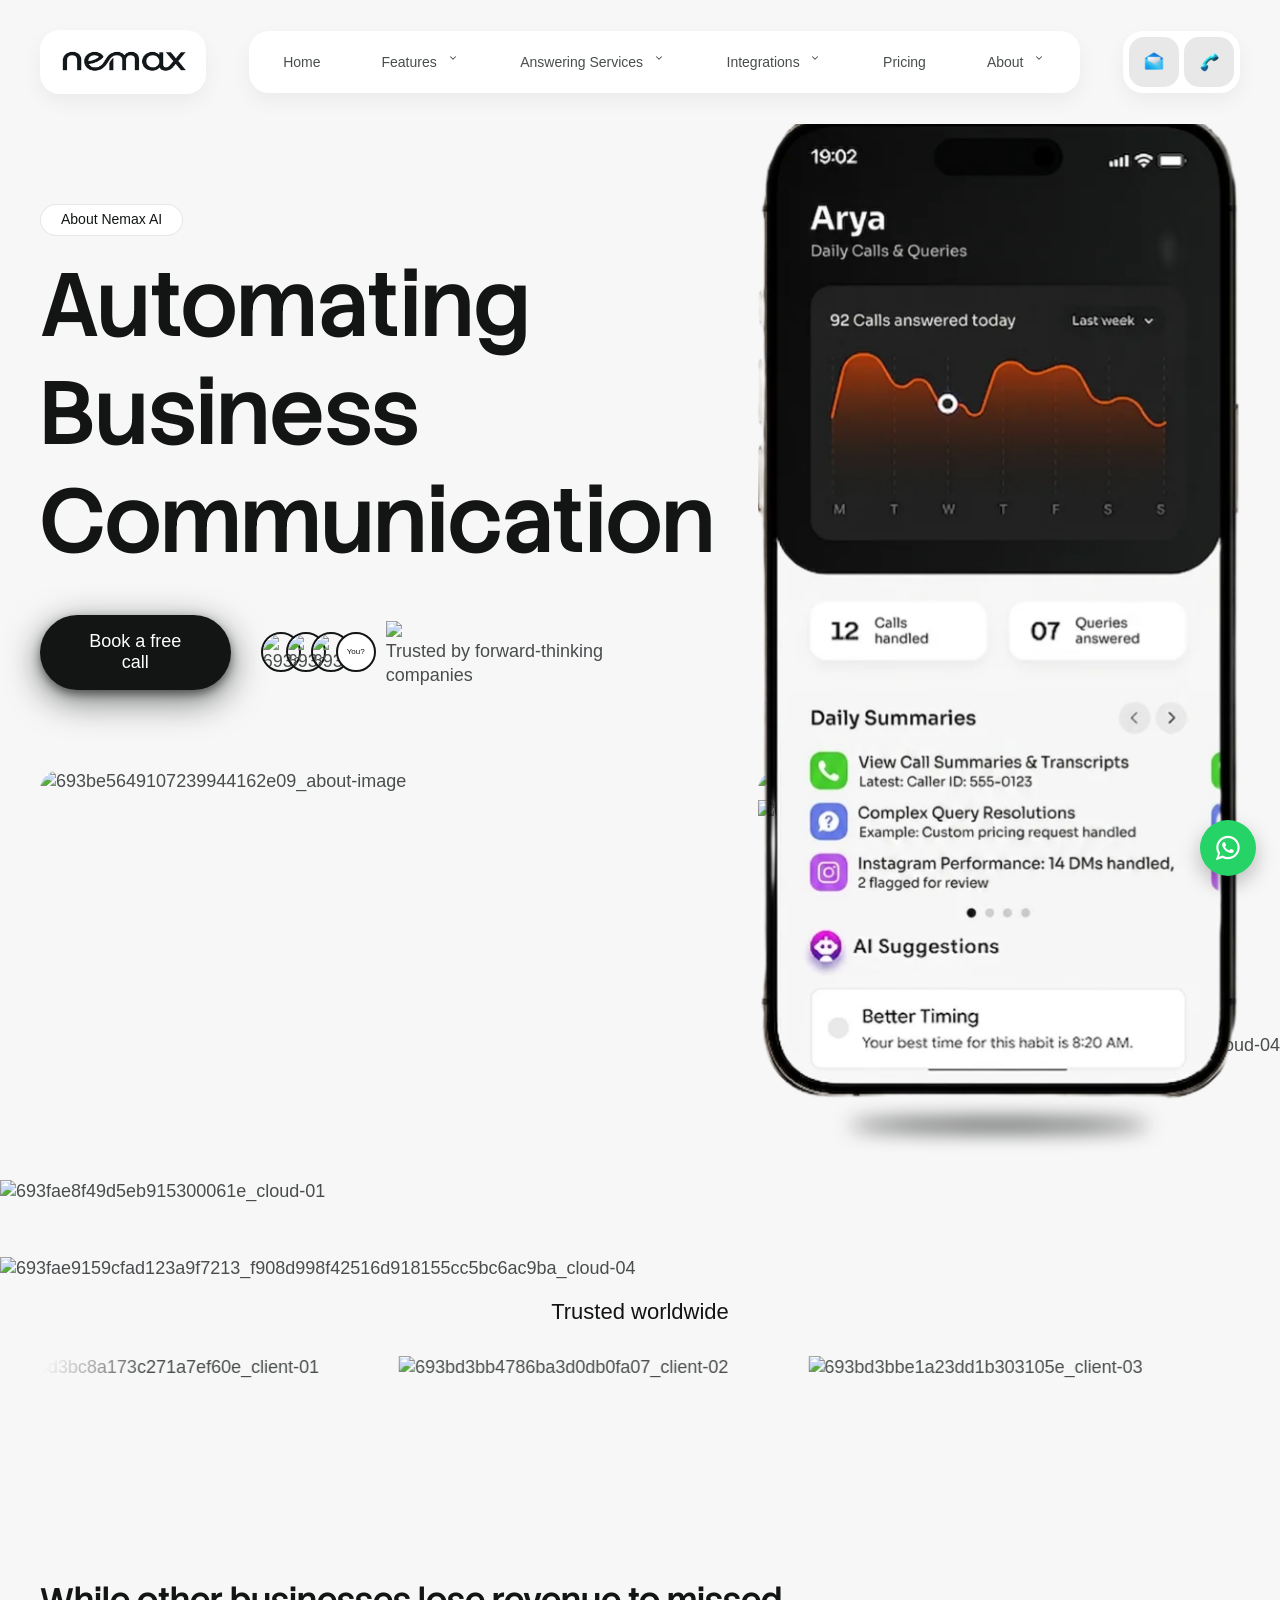
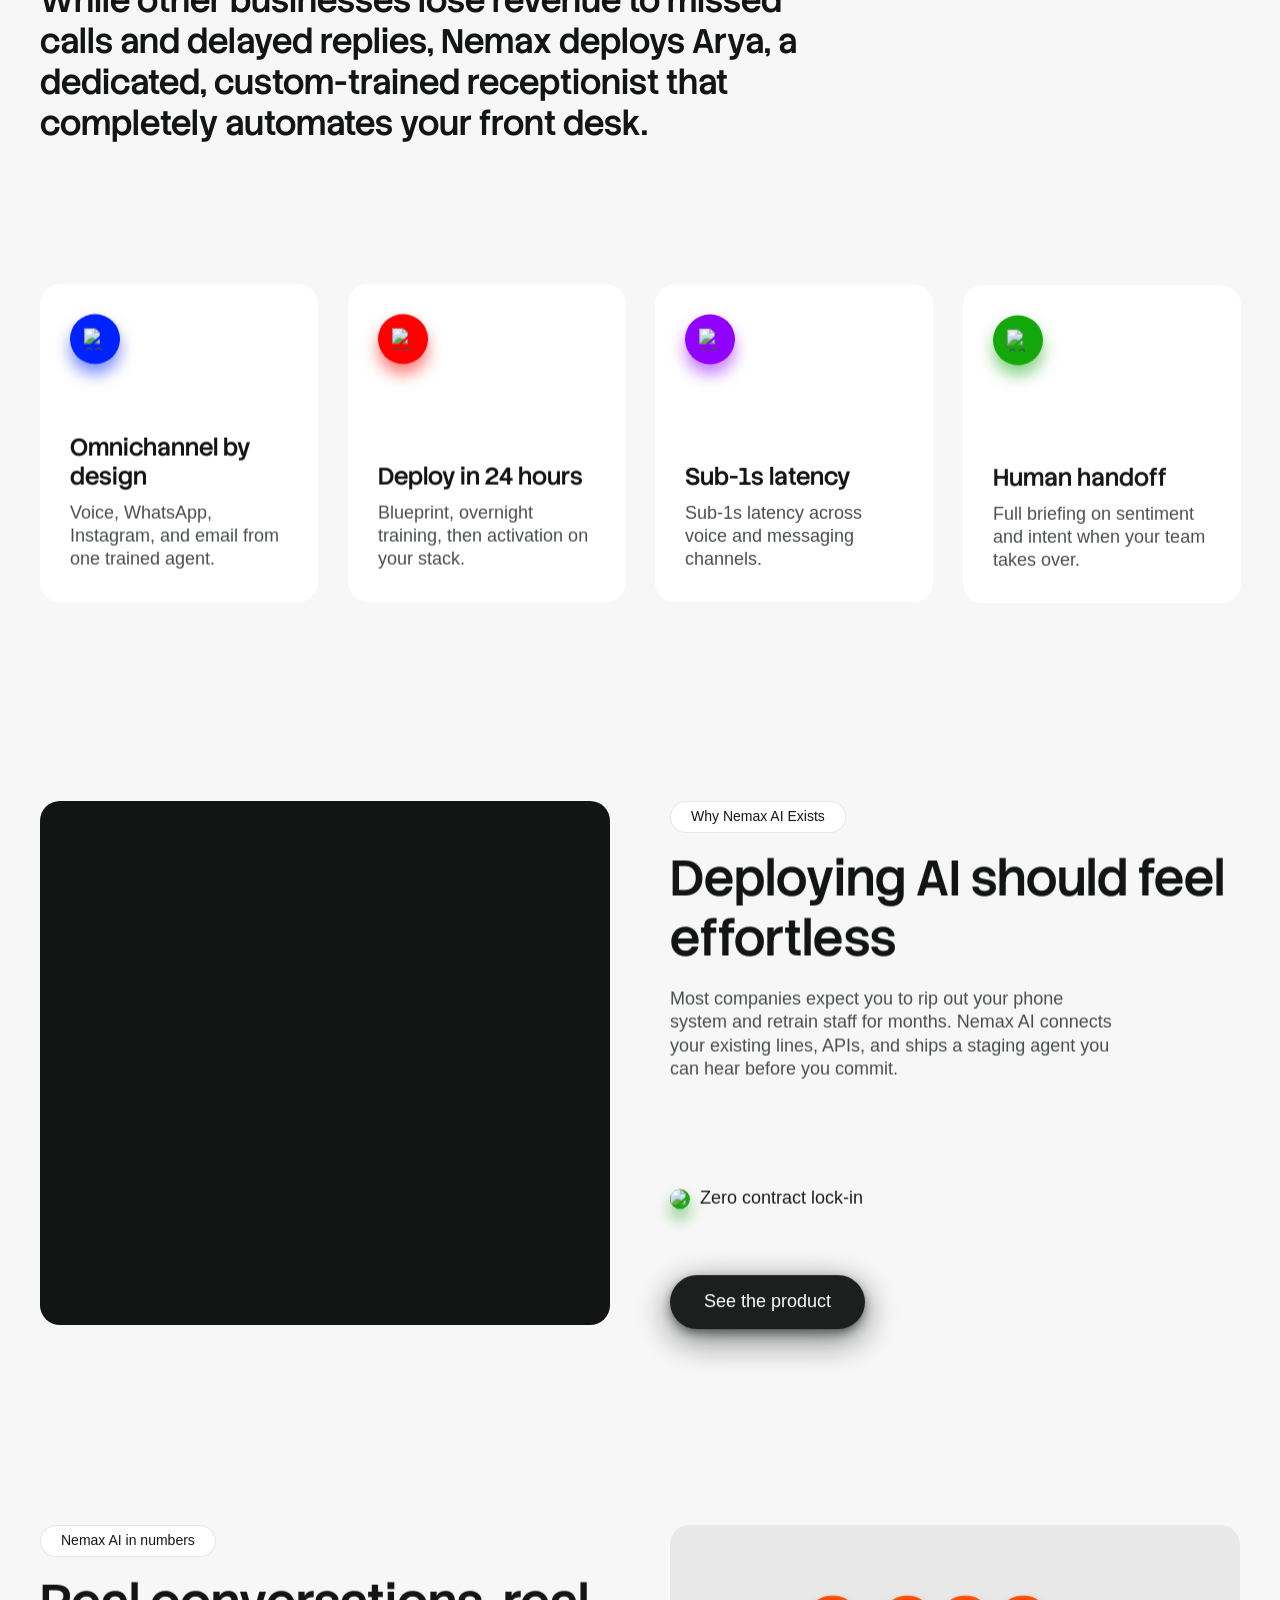
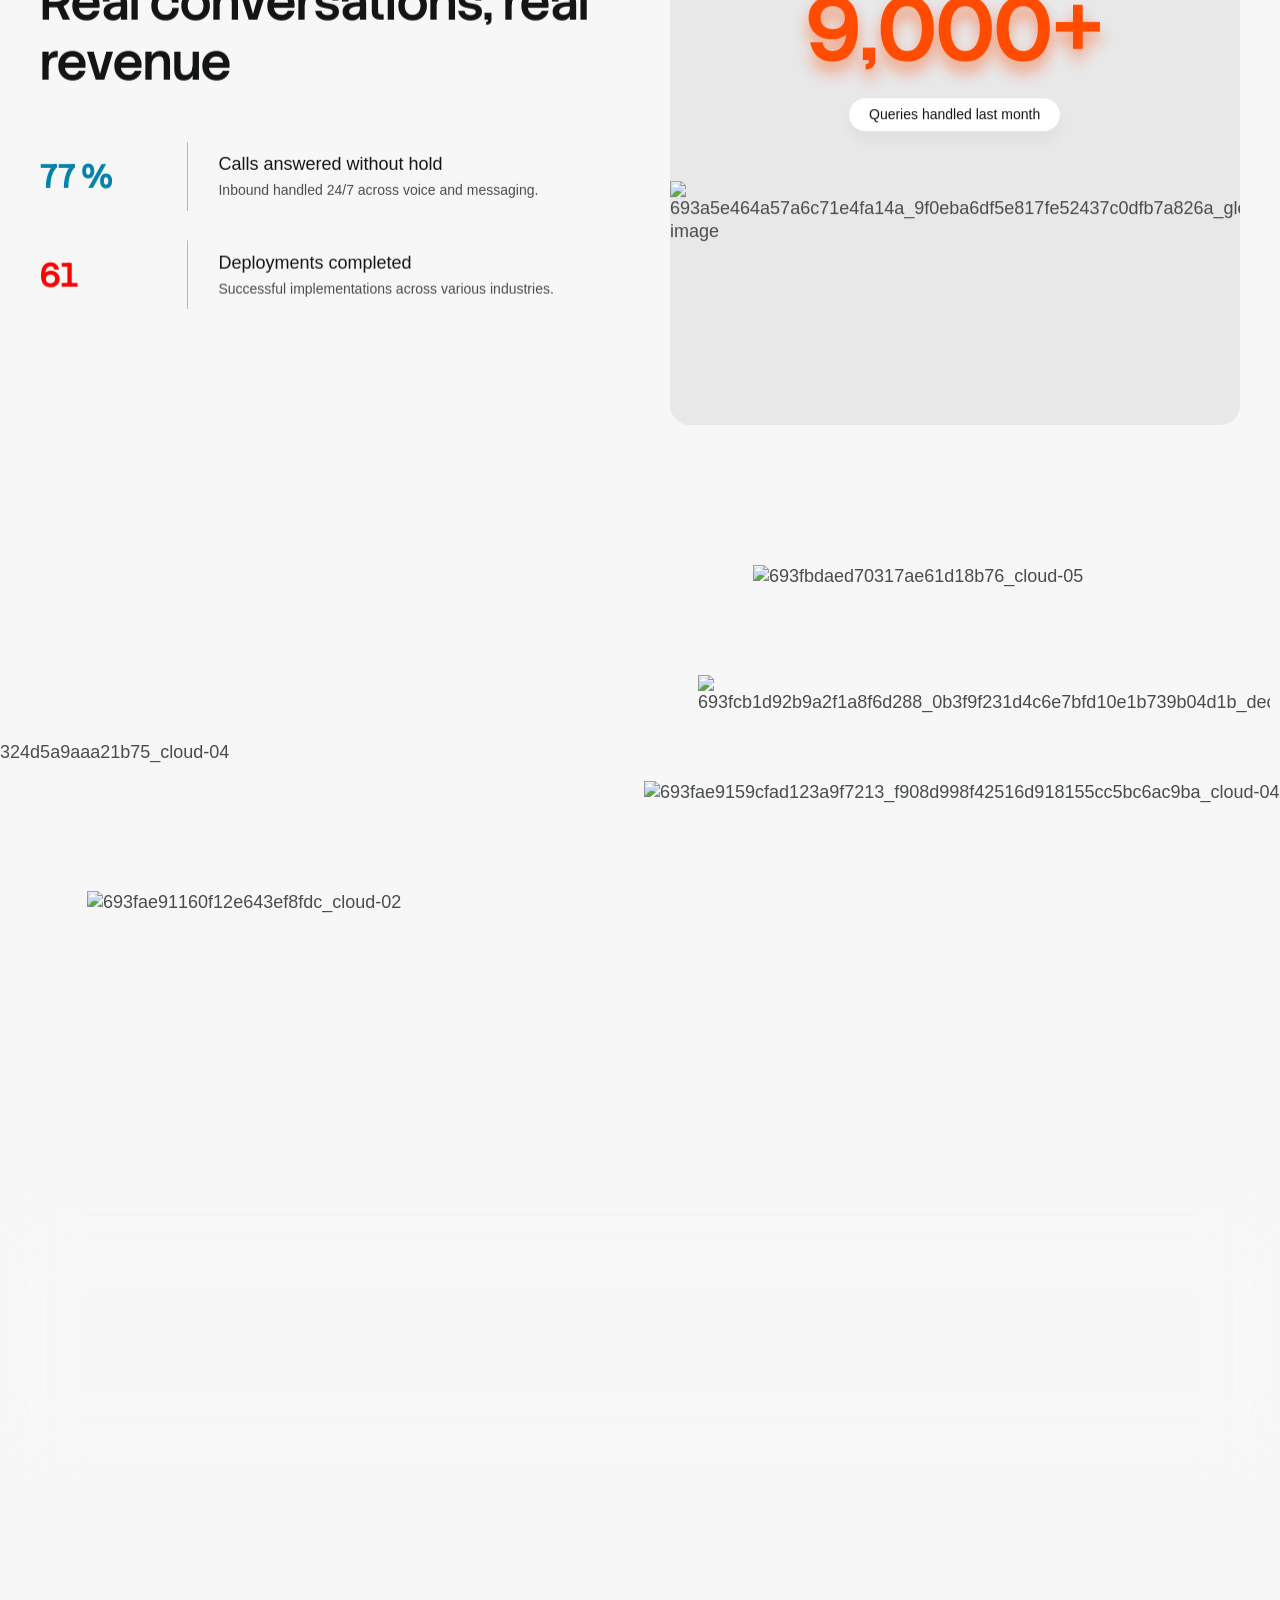
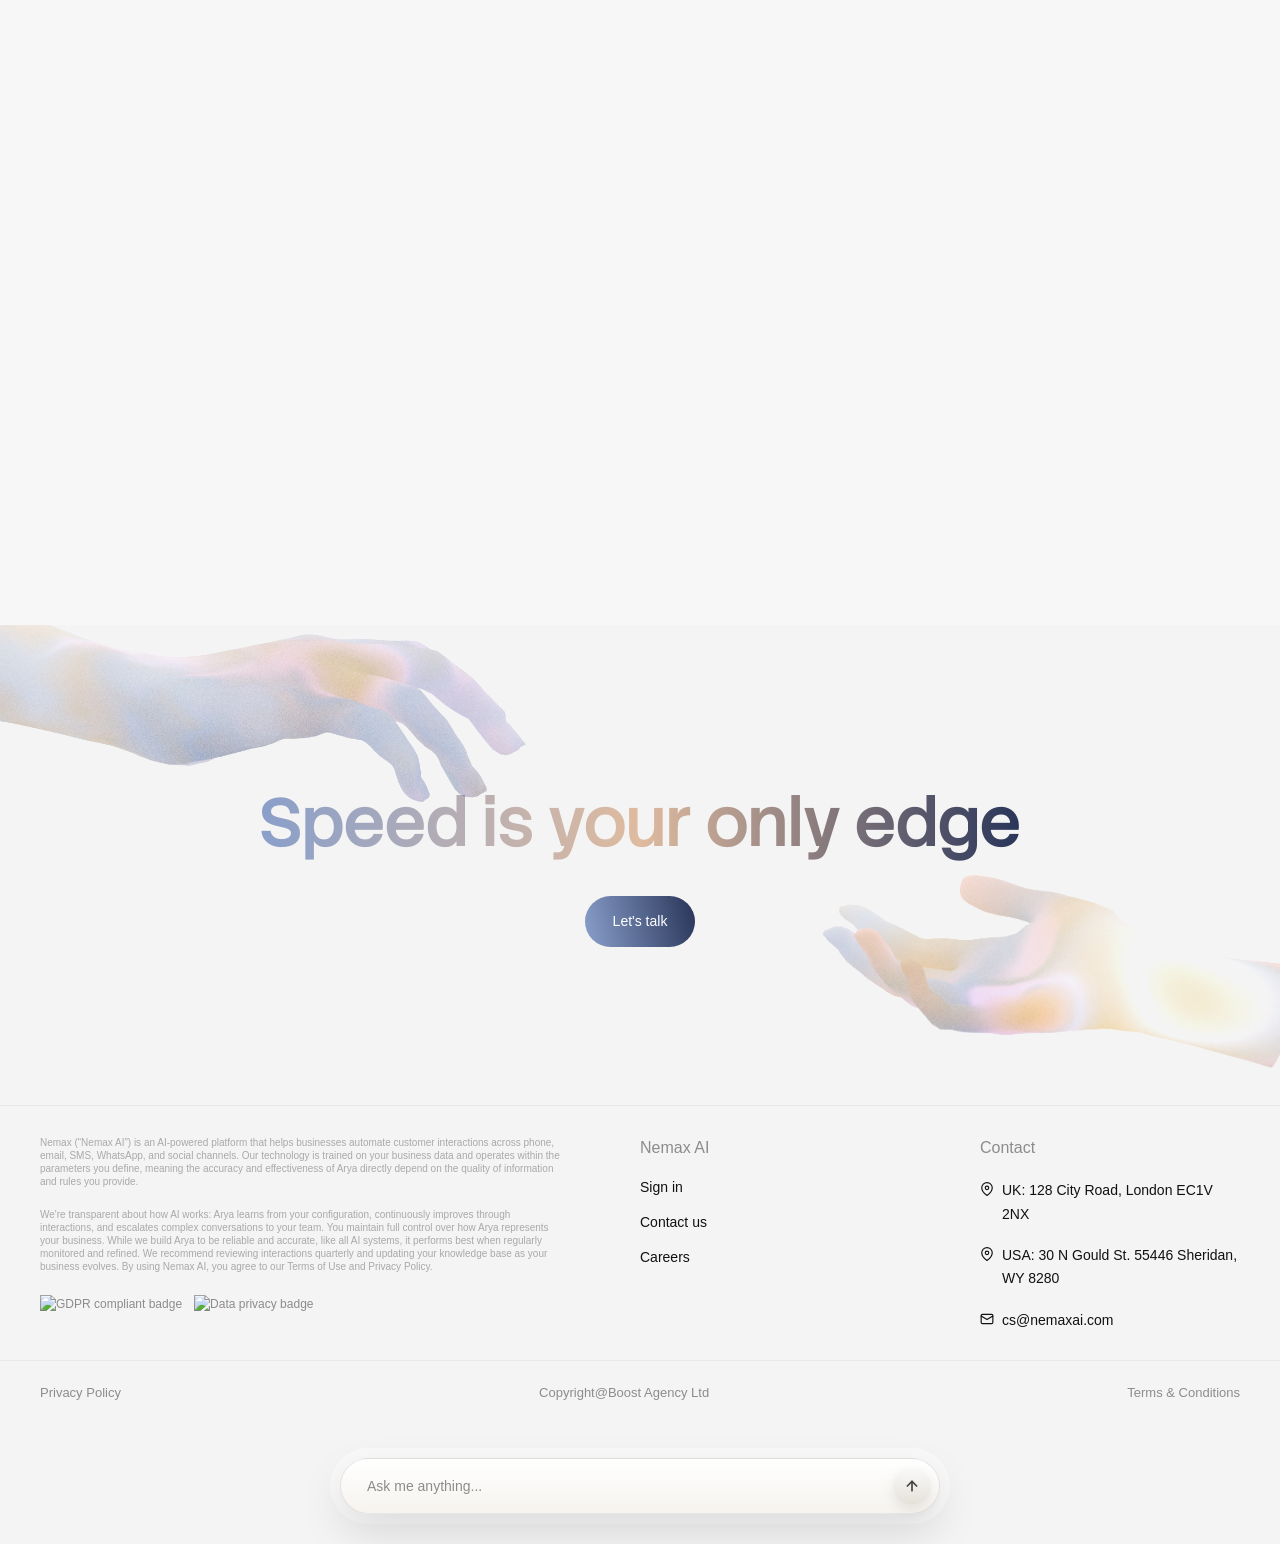
==== commit e78b389c: "Mobile PageSpeed round 2: image delivery, defer header.js, trim preconnects - Resize the 8 marquee t" ====
--- a/about.html
+++ b/about.html
@@ -26,8 +26,6 @@
   <link href="css/main.css?v=20260716b" rel="stylesheet" type="text/css" />
   <link href="https://fonts.googleapis.com" rel="preconnect" />
   <link crossorigin="anonymous" href="https://fonts.gstatic.com" rel="preconnect" />
-  <link href="https://cdn.cosmos.so" rel="preconnect" />
-  <link href="https://obsidianos.com" rel="preconnect" />
   <link href="https://fonts.googleapis.com/css2?family=Stack+Sans+Headline:wght@400;500&amp;family=Google+Sans+Flex:wght@400&amp;display=swap" rel="preload" as="style" onload="this.onload=null;this.rel='stylesheet'" />
   <noscript><link href="https://fonts.googleapis.com/css2?family=Stack+Sans+Headline:wght@400;500&amp;family=Google+Sans+Flex:wght@400&amp;display=swap" rel="stylesheet" /></noscript>
   <script
@@ -46,7 +44,7 @@
 </head>
 
 <body>
-  <script src="js/header.js?v=20260716b" type="text/javascript"></script>
+  <script src="js/header.js?v=20260716b" type="text/javascript" defer></script>
   <section class="about-hero-section">
     <div class="container">
       <div class="about-hero-content">
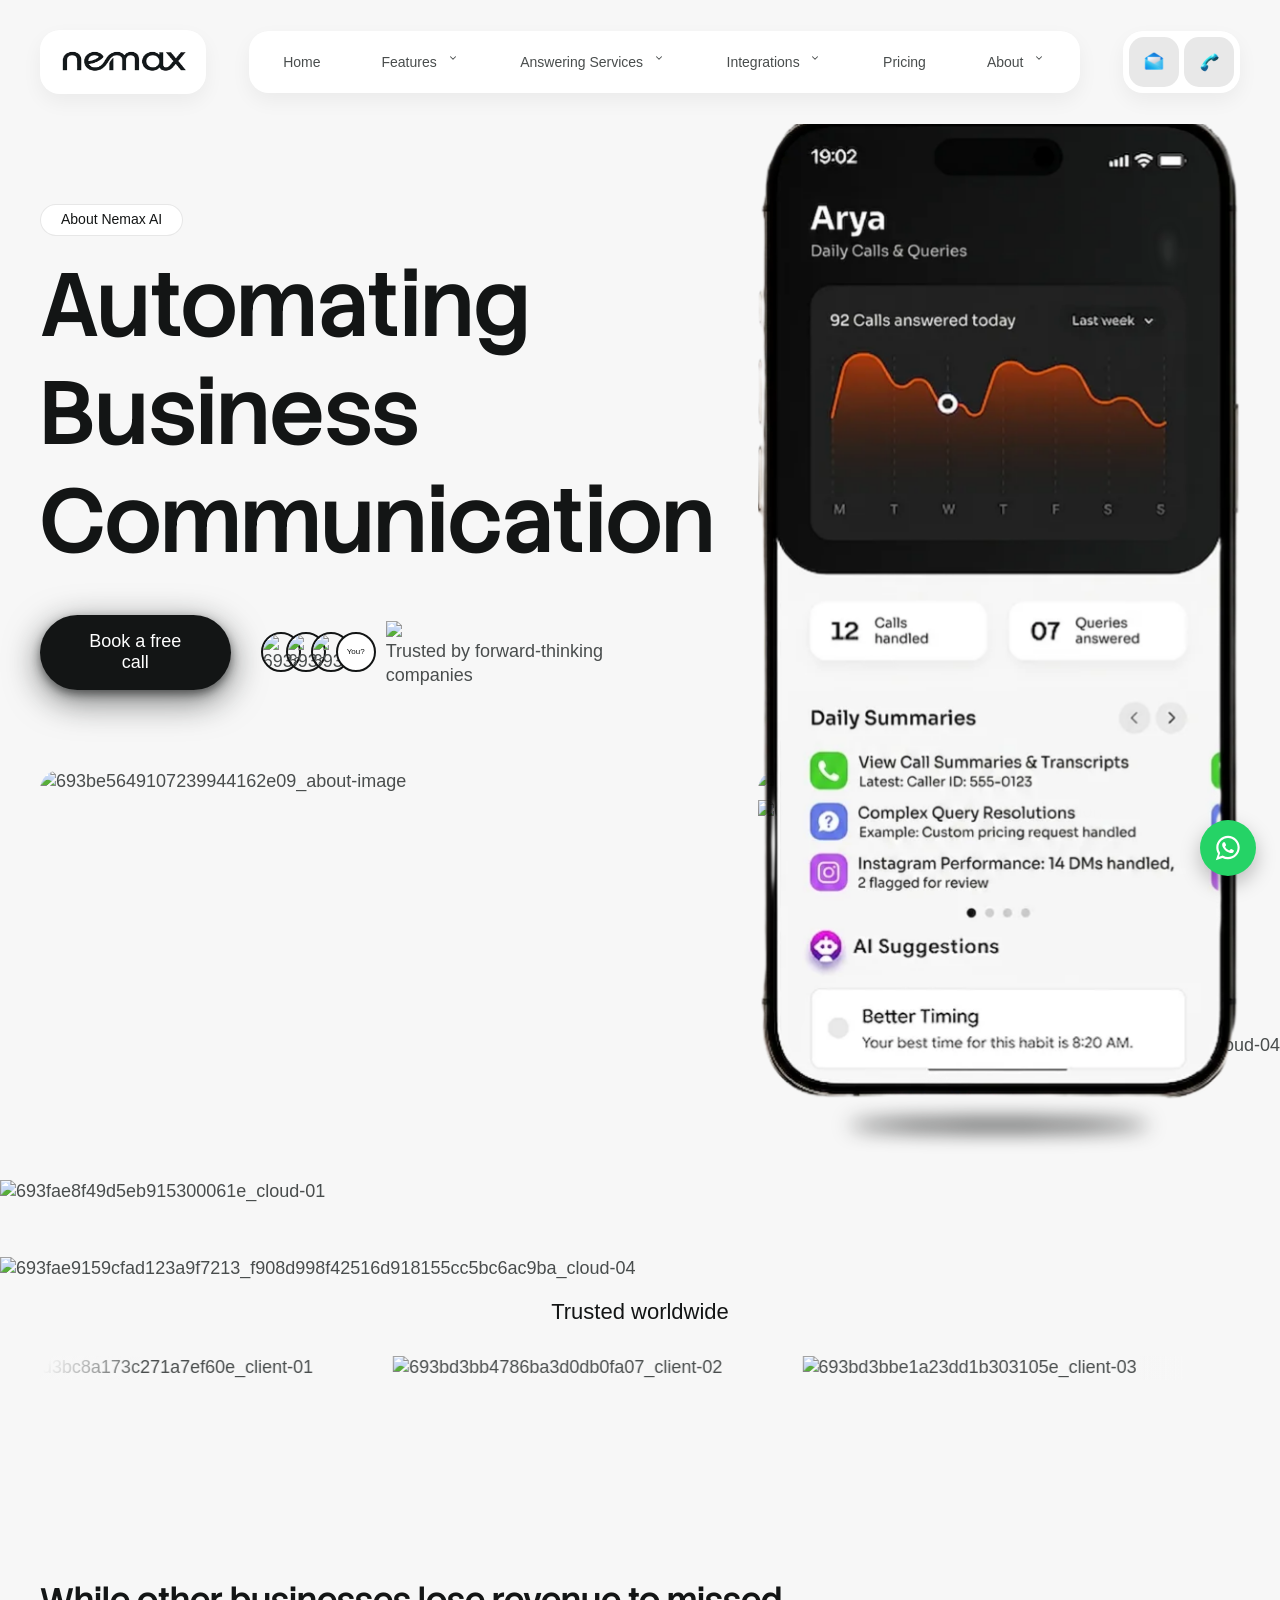
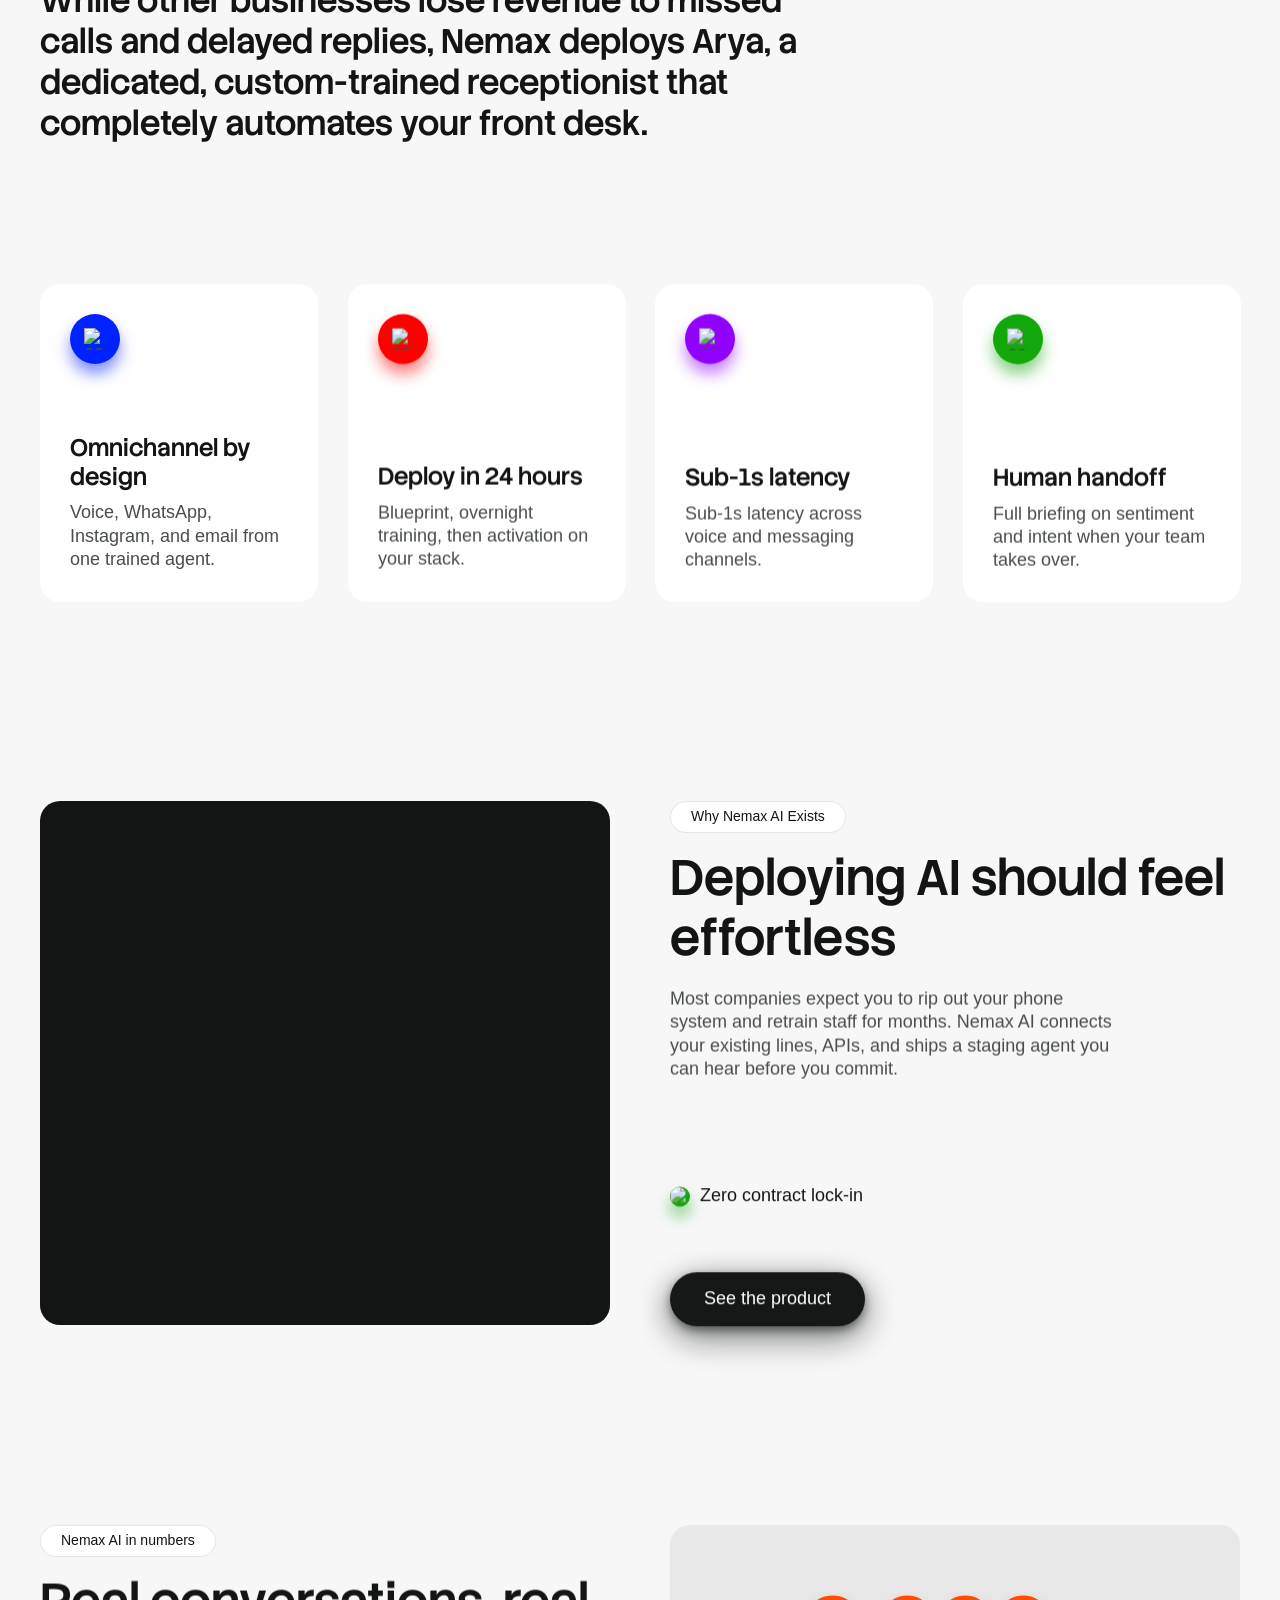
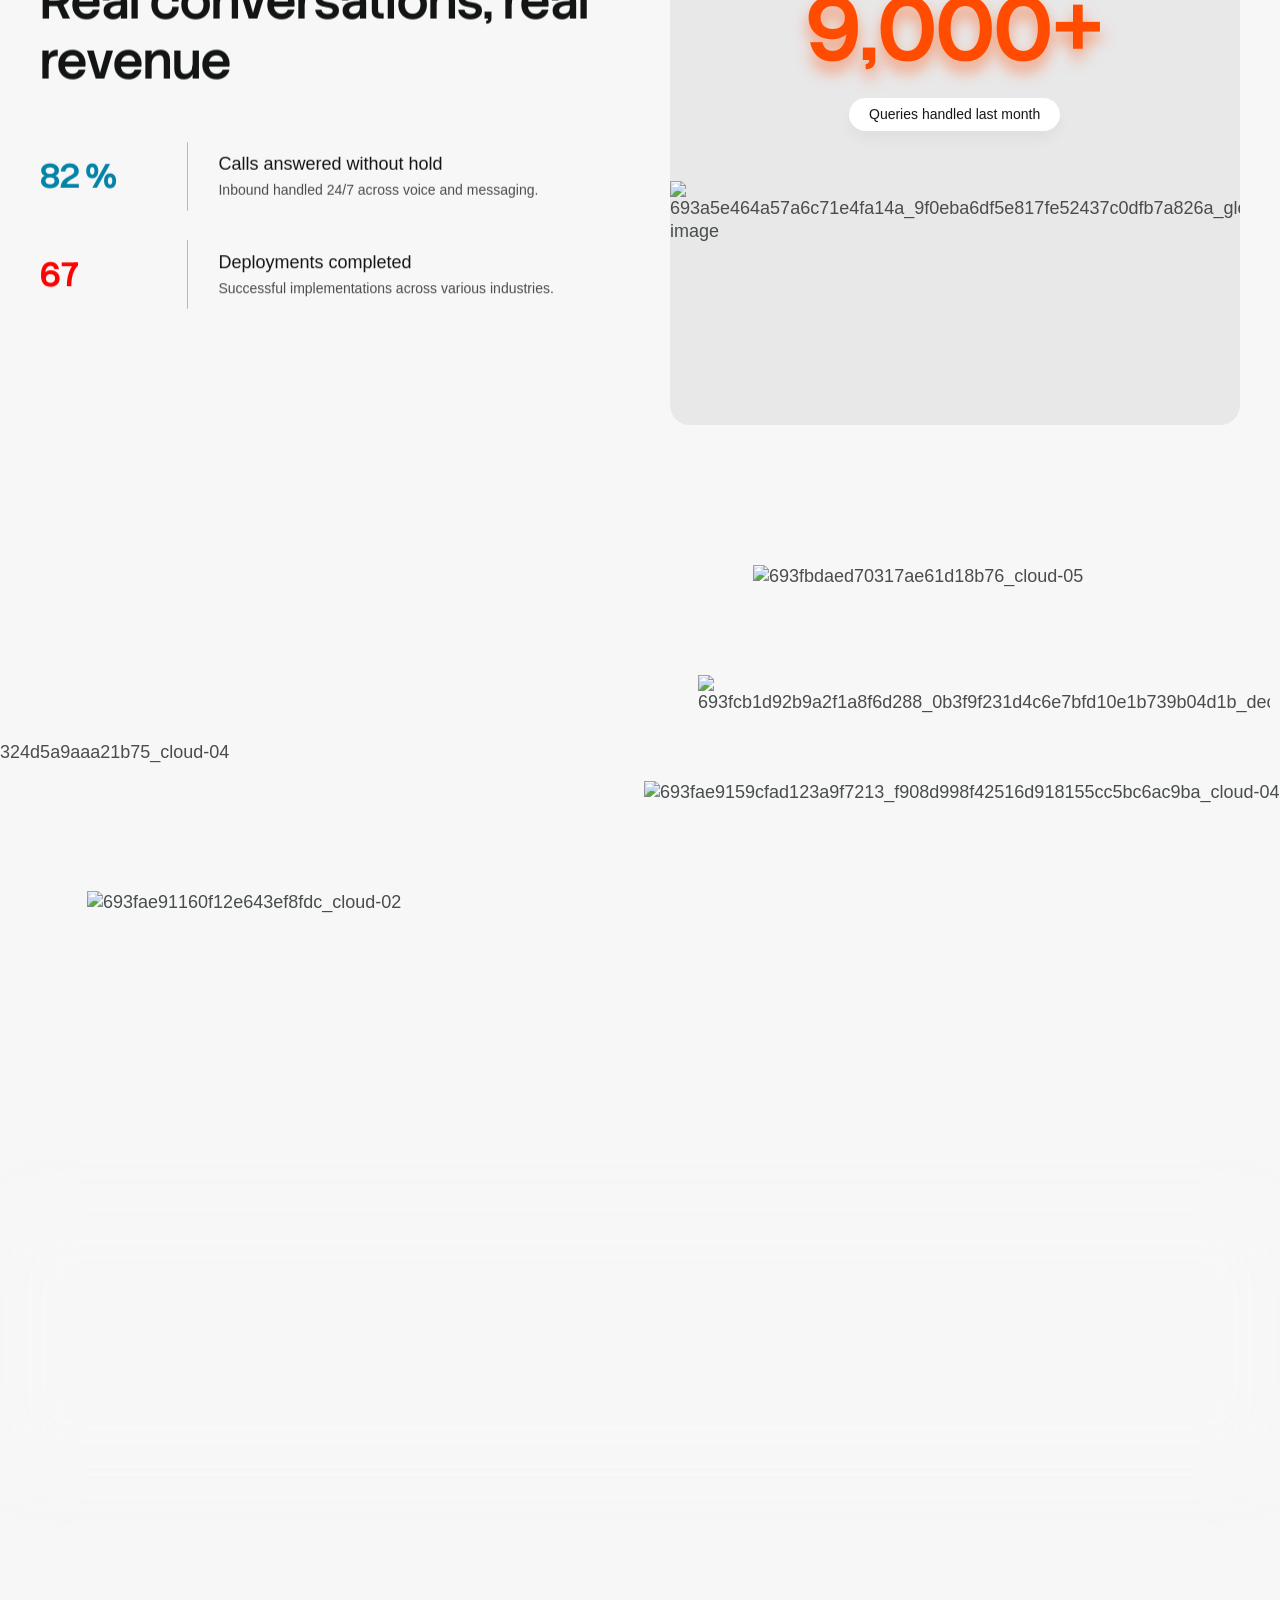
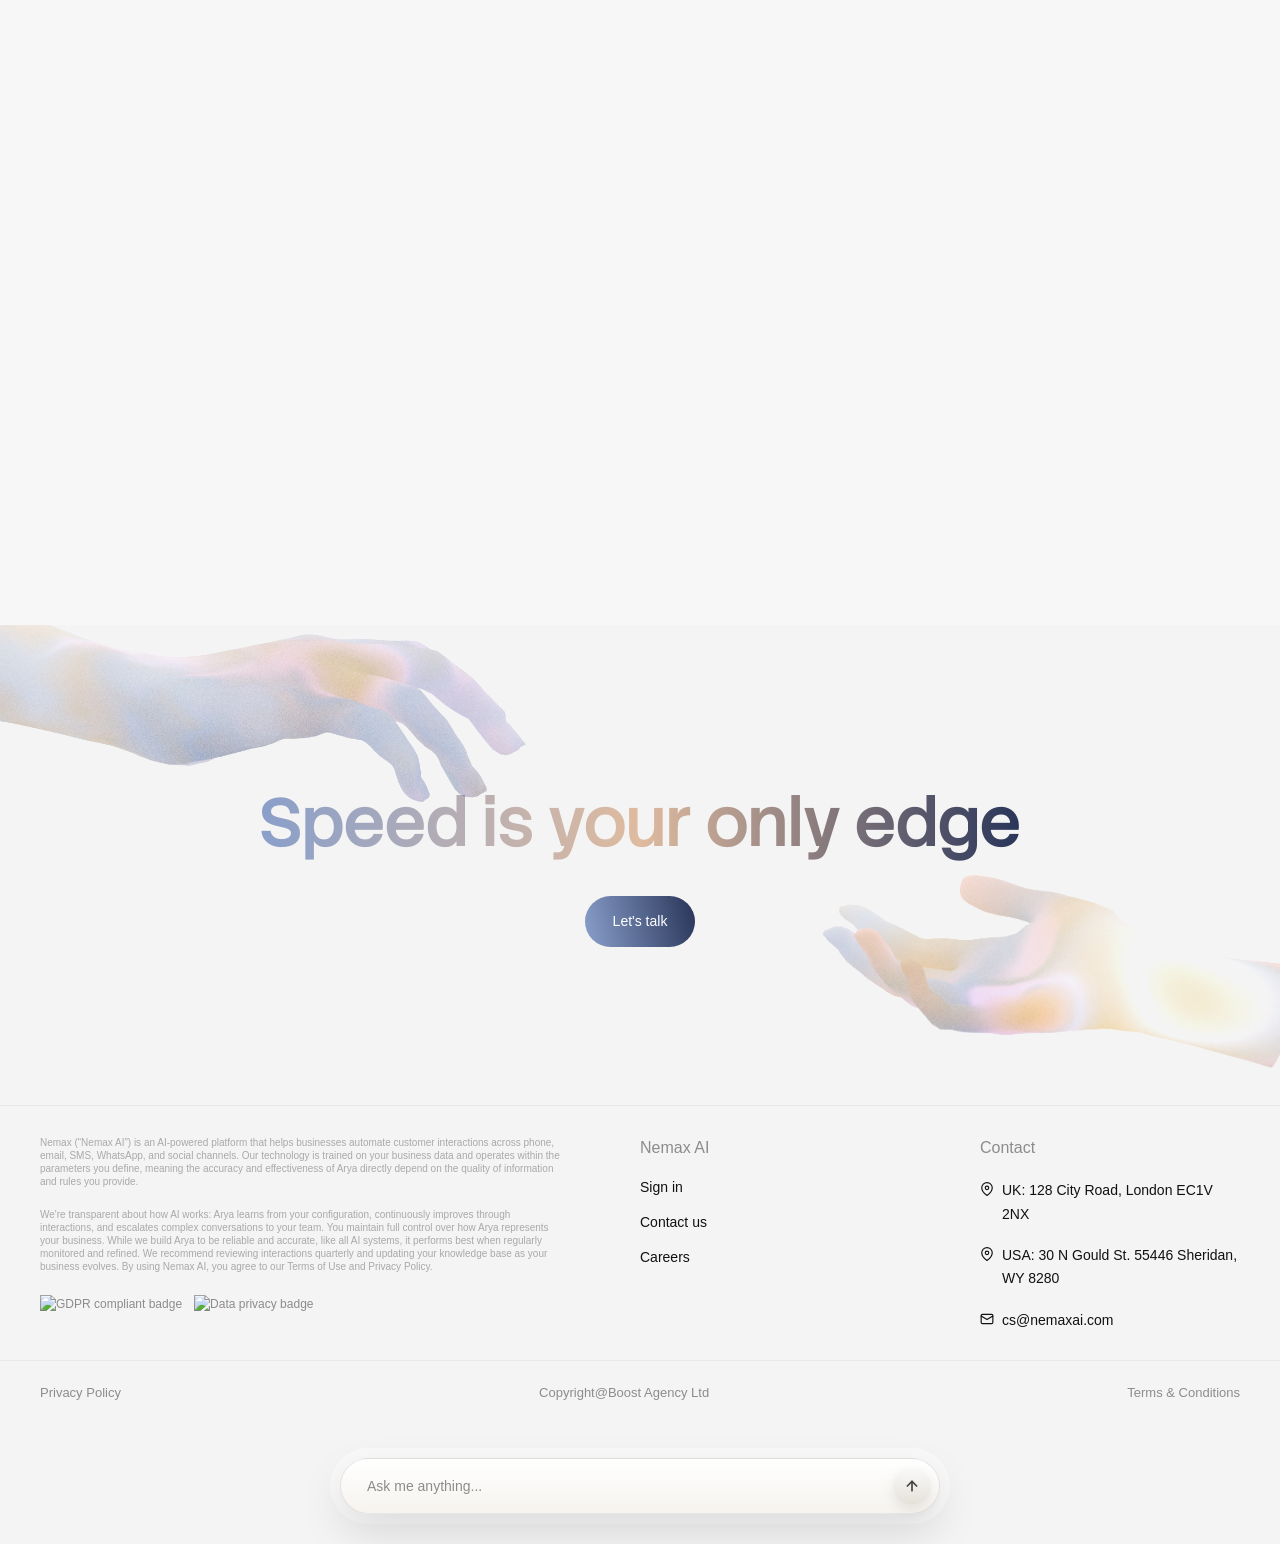
==== commit e3c429bb: "Self-host the last 9 cosmos.so images you uploaded WebP versions for - 5 industry marquee card backg" ====
--- a/about.html
+++ b/about.html
@@ -23,7 +23,7 @@
   <meta content="summary_large_image" name="twitter:card" />
   <meta content="width=device-width, initial-scale=1" name="viewport" />
   
-  <link href="css/main.css?v=20260716b" rel="stylesheet" type="text/css" />
+  <link href="css/main.css?v=20260716d" rel="stylesheet" type="text/css" />
   <link href="https://fonts.googleapis.com" rel="preconnect" />
   <link crossorigin="anonymous" href="https://fonts.gstatic.com" rel="preconnect" />
   <link href="https://fonts.googleapis.com/css2?family=Stack+Sans+Headline:wght@400;500&amp;family=Google+Sans+Flex:wght@400&amp;display=swap" rel="preload" as="style" onload="this.onload=null;this.rel='stylesheet'" />
--- a/css/main.css
+++ b/css/main.css
@@ -1 +1 @@
-.features-summary{font-size:12px;color:#636262;text-align:center;margin-top:16px}@media screen and (max-width:767px){.features-summary{padding:0 16px;font-size:12px;text-align:center}}.whatsapp-float{position:fixed;bottom:24px;right:24px;width:58px;height:58px;background-color:#25D366;border-radius:50%;display:flex;align-items:center;justify-content:center;box-shadow:0 6px 16px rgba(0,0,0,0.2);z-index:999;transition:transform 0.2s ease,box-shadow 0.2s ease}.whatsapp-float:hover{transform:scale(1.08);box-shadow:0 8px 20px rgba(0,0,0,0.28)}@media (max-width:968px){.whatsapp-float{bottom:16px;right:16px;width:52px;height:52px}}html{-webkit-text-size-adjust:100%;-ms-text-size-adjust:100%;font-family:sans-serif}body{margin:0}article,aside,details,figcaption,figure,footer,header,hgroup,main,menu,nav,section,summary{display:block}audio,canvas,progress,video{vertical-align:baseline;display:inline-block}audio:not([controls]){height:0;display:none}[hidden],template{display:none}a{background-color:#0000}a:active,a:hover{outline:0}abbr[title]{border-bottom:1px dotted}b,strong{font-weight:700}dfn{font-style:italic}h1{margin:.67em 0;font-size:2em}mark{color:#000;background:#ff0}small{font-size:80%}sub,sup{vertical-align:baseline;font-size:75%;line-height:0;position:relative}sup{top:-.5em}sub{bottom:-.25em}img{border:0}svg:not(:root){overflow:hidden}hr{box-sizing:content-box;height:0}pre{overflow:auto}code,kbd,pre,samp{font-family:monospace;font-size:1em}button,input,optgroup,select,textarea{color:inherit;font:inherit;margin:0}button{overflow:visible}button,select{text-transform:none}button,html input[type=button],input[type=reset]{-webkit-appearance:button;cursor:pointer}button[disabled],html input[disabled]{cursor:default}button::-moz-focus-inner,input::-moz-focus-inner{border:0;padding:0}input{line-height:normal}input[type=checkbox],input[type=radio]{box-sizing:border-box;padding:0}input[type=number]::-webkit-inner-spin-button,input[type=number]::-webkit-outer-spin-button{height:auto}input[type=search]{-webkit-appearance:none}input[type=search]::-webkit-search-cancel-button,input[type=search]::-webkit-search-decoration{-webkit-appearance:none}legend{border:0;padding:0}textarea{overflow:auto}optgroup{font-weight:700}table{border-collapse:collapse;border-spacing:0}td,th{padding:0}@font-face{font-family:webflow-icons;src:url([data-uri])format("truetype");font-weight:400;font-style:normal}[class^=w-icon-],[class*=\ w-icon-]{speak:none;font-variant:normal;text-transform:none;-webkit-font-smoothing:antialiased;-moz-osx-font-smoothing:grayscale;font-style:normal;font-weight:400;line-height:1;font-family:webflow-icons !important}.w-icon-slider-right:before{content:"î˜€"}.w-icon-slider-left:before{content:"î˜"}.w-icon-nav-menu:before{content:"î˜‚"}.w-icon-arrow-down:before,.w-icon-dropdown-toggle:before{content:"î˜ƒ"}.w-icon-file-upload-remove:before{content:"î¤€"}.w-icon-file-upload-icon:before{content:"î¤ƒ"}.navbar .w-icon-arrow-down:before{content:"" !important;display:inline-block;width:0;height:0;overflow:hidden}.navbar .w-icon-dropdown-toggle:before,.navbar .w-icon-nav-menu:before{content:"" !important;display:none;width:20px;height:2px;background:currentColor;box-shadow:0 6px 0 0 currentColor,0 -6px 0 0 currentColor;vertical-align:middle}.navbar .dropdown-toggle.nav-link>div:last-child{display:inline-flex;align-items:center;gap:.15rem}.navbar .dropdown-toggle.nav-link>div:last-child::after{content:""}@media screen and (max-width:991px){.navbar .dropdown-toggle.nav-link>div:last-child{display:none}.navbar .dropdown-icon{margin-right:0}}*{box-sizing:border-box}html{height:100%}body{color:#333;background-color:#fff;min-height:100%;margin:0;font-family:Arial,sans-serif;font-size:14px;line-height:20px}img{vertical-align:middle;max-width:100%;display:inline-block}html.w-mod-touch *{background-attachment:scroll !important}.w-block{display:block}.w-inline-block{max-width:100%;display:inline-block}.w-clearfix:before,.w-clearfix:after{content:" ";grid-area:1/1/2/2;display:table}.w-clearfix:after{clear:both}.w-hidden{display:none}.w-button{color:#fff;line-height:inherit;cursor:pointer;background-color:#3898ec;border:0;border-radius:0;padding:9px 15px;text-decoration:none;display:inline-block}input.w-button{-webkit-appearance:button}html[data-w-dynpage] [data-w-cloak]{color:#0000 !important}.w-code-block{margin:unset}pre.w-code-block code{all:inherit}.w-optimization{display:contents}.w-webflow-badge,.w-webflow-badge>img{box-sizing:unset;width:unset;height:unset;max-height:unset;max-width:unset;min-height:unset;min-width:unset;margin:unset;padding:unset;float:unset;clear:unset;border:unset;border-radius:unset;background:unset;background-image:unset;background-position:unset;background-size:unset;background-repeat:unset;background-origin:unset;background-clip:unset;background-attachment:unset;background-color:unset;box-shadow:unset;transform:unset;direction:unset;font-family:unset;font-weight:unset;color:unset;font-size:unset;line-height:unset;font-style:unset;font-variant:unset;text-align:unset;letter-spacing:unset;-webkit-text-decoration:unset;text-decoration:unset;text-indent:unset;text-transform:unset;list-style-type:unset;text-shadow:unset;vertical-align:unset;cursor:unset;white-space:unset;word-break:unset;word-spacing:unset;word-wrap:unset;transition:unset}.w-webflow-badge{white-space:nowrap;cursor:pointer;box-shadow:0 0 0 1px #0000001a,0 1px 3px #0000001a;visibility:visible !important;opacity:1 !important;z-index:2147483647 !important;color:#aaadb0 !important;overflow:unset !important;background-color:#fff !important;border-radius:3px !important;width:auto !important;height:auto !important;margin:0 !important;padding:6px !important;font-size:12px !important;line-height:14px !important;text-decoration:none !important;display:inline-block !important;position:fixed !important;inset:auto 12px 12px auto !important;transform:none !important}.w-webflow-badge>img{position:unset;visibility:unset !important;opacity:1 !important;vertical-align:middle !important;display:inline-block !important}h1,h2,h3,h4,h5,h6{margin-bottom:10px;font-weight:700}h1{margin-top:20px;font-size:38px;line-height:44px}h2{margin-top:20px;font-size:32px;line-height:36px}h3{margin-top:20px;font-size:24px;line-height:30px}h4{margin-top:10px;font-size:18px;line-height:24px}h5{margin-top:10px;font-size:14px;line-height:20px}h6{margin-top:10px;font-size:12px;line-height:18px}p{margin-top:0;margin-bottom:10px}blockquote{border-left:5px solid #e2e2e2;margin:0 0 10px;padding:10px 20px;font-size:18px;line-height:22px}figure{margin:0 0 10px}ul,ol{margin-top:0;margin-bottom:10px;padding-left:40px}.w-list-unstyled{padding-left:0;list-style:none}.w-embed:before,.w-embed:after{content:" ";grid-area:1/1/2/2;display:table}.w-embed:after{clear:both}.w-video{width:100%;padding:0;position:relative}.w-video iframe,.w-video object,.w-video embed{border:none;width:100%;height:100%;position:absolute;top:0;left:0}fieldset{border:0;margin:0;padding:0}button,[type=button],[type=reset]{cursor:pointer;-webkit-appearance:button;border:0}.w-form{margin:0 0 15px}.w-form-done{text-align:center;background-color:#ddd;padding:20px;display:none}.w-form-fail{background-color:#ffdede;margin-top:10px;padding:10px;display:none}label{margin-bottom:5px;font-weight:700;display:block}.w-input,.w-select{color:#333;vertical-align:middle;background-color:#fff;border:1px solid #ccc;width:100%;height:38px;margin-bottom:10px;padding:8px 12px;font-size:14px;line-height:1.42857;display:block}.w-input::placeholder,.w-select::placeholder{color:#999}.w-input:focus,.w-select:focus{border-color:#3898ec;outline:0}.w-input[disabled],.w-select[disabled],.w-input[readonly],.w-select[readonly],fieldset[disabled] .w-input,fieldset[disabled] .w-select{cursor:not-allowed}.w-input[disabled]:not(.w-input-disabled),.w-select[disabled]:not(.w-input-disabled),.w-input[readonly],.w-select[readonly],fieldset[disabled]:not(.w-input-disabled) .w-input,fieldset[disabled]:not(.w-input-disabled) .w-select{background-color:#eee}textarea.w-input,textarea.w-select{height:auto}.w-select{background-color:#f3f3f3}.w-select[multiple]{height:auto}.w-form-label{cursor:pointer;margin-bottom:0;font-weight:400;display:inline-block}.w-radio{margin-bottom:5px;padding-left:20px;display:block}.w-radio:before,.w-radio:after{content:" ";grid-area:1/1/2/2;display:table}.w-radio:after{clear:both}.w-radio-input{float:left;margin:3px 0 0 -20px;line-height:normal}.w-file-upload{margin-bottom:10px;display:block}.w-file-upload-input{opacity:0;z-index:-100;width:.1px;height:.1px;position:absolute;overflow:hidden}.w-file-upload-default,.w-file-upload-uploading,.w-file-upload-success{color:#333;display:inline-block}.w-file-upload-error{margin-top:10px;display:block}.w-file-upload-default.w-hidden,.w-file-upload-uploading.w-hidden,.w-file-upload-error.w-hidden,.w-file-upload-success.w-hidden{display:none}.w-file-upload-uploading-btn{cursor:pointer;background-color:#fafafa;border:1px solid #ccc;margin:0;padding:8px 12px;font-size:14px;font-weight:400;display:flex}.w-file-upload-file{background-color:#fafafa;border:1px solid #ccc;flex-grow:1;justify-content:space-between;margin:0;padding:8px 9px 8px 11px;display:flex}.w-file-upload-file-name{font-size:14px;font-weight:400;display:block}.w-file-remove-link{cursor:pointer;width:auto;height:auto;margin-top:3px;margin-left:10px;padding:3px;display:block}.w-icon-file-upload-remove{margin:auto;font-size:10px}.w-file-upload-error-msg{color:#ea384c;padding:2px 0;display:inline-block}.w-file-upload-info{padding:0 12px;line-height:38px;display:inline-block}.w-file-upload-label{cursor:pointer;background-color:#fafafa;border:1px solid #ccc;margin:0;padding:8px 12px;font-size:14px;font-weight:400;display:inline-block}.w-icon-file-upload-icon,.w-icon-file-upload-uploading{width:20px;margin-right:8px;display:inline-block}.w-icon-file-upload-uploading{height:20px}.w-container{max-width:940px;margin-left:auto;margin-right:auto}.w-container:before,.w-container:after{content:" ";grid-area:1/1/2/2;display:table}.w-container:after{clear:both}.w-container .w-row{margin-left:-10px;margin-right:-10px}.w-row:before,.w-row:after{content:" ";grid-area:1/1/2/2;display:table}.w-row:after{clear:both}.w-row .w-row{margin-left:0;margin-right:0}.w-col{float:left;width:100%;min-height:1px;padding-left:10px;padding-right:10px;position:relative}.w-col .w-col{padding-left:0;padding-right:0}.w-col-1{width:8.33333%}.w-col-2{width:16.6667%}.w-col-3{width:25%}.w-col-4{width:33.3333%}.w-col-5{width:41.6667%}.w-col-6{width:50%}.w-col-7{width:58.3333%}.w-col-8{width:66.6667%}.w-col-9{width:75%}.w-col-10{width:83.3333%}.w-col-11{width:91.6667%}.w-col-12{width:100%}.w-hidden-main{display:none !important}@media screen and (max-width:991px){.w-container{max-width:728px}.w-hidden-main{display:inherit !important}.w-hidden-medium{display:none !important}.w-col-medium-1{width:8.33333%}.w-col-medium-2{width:16.6667%}.w-col-medium-3{width:25%}.w-col-medium-4{width:33.3333%}.w-col-medium-5{width:41.6667%}.w-col-medium-6{width:50%}.w-col-medium-7{width:58.3333%}.w-col-medium-8{width:66.6667%}.w-col-medium-9{width:75%}.w-col-medium-10{width:83.3333%}.w-col-medium-11{width:91.6667%}.w-col-medium-12{width:100%}.w-col-stack{width:100%;left:auto;right:auto}}@media screen and (max-width:767px){.w-hidden-main,.w-hidden-medium{display:inherit !important}.w-hidden-small{display:none !important}.w-row,.w-container .w-row{margin-left:0;margin-right:0}.w-col{width:100%;left:auto;right:auto}.w-col-small-1{width:8.33333%}.w-col-small-2{width:16.6667%}.w-col-small-3{width:25%}.w-col-small-4{width:33.3333%}.w-col-small-5{width:41.6667%}.w-col-small-6{width:50%}.w-col-small-7{width:58.3333%}.w-col-small-8{width:66.6667%}.w-col-small-9{width:75%}.w-col-small-10{width:83.3333%}.w-col-small-11{width:91.6667%}.w-col-small-12{width:100%}}@media screen and (max-width:479px){.w-container{max-width:none}.w-hidden-main,.w-hidden-medium,.w-hidden-small{display:inherit !important}.w-hidden-tiny{display:none !important}.w-col{width:100%}.w-col-tiny-1{width:8.33333%}.w-col-tiny-2{width:16.6667%}.w-col-tiny-3{width:25%}.w-col-tiny-4{width:33.3333%}.w-col-tiny-5{width:41.6667%}.w-col-tiny-6{width:50%}.w-col-tiny-7{width:58.3333%}.w-col-tiny-8{width:66.6667%}.w-col-tiny-9{width:75%}.w-col-tiny-10{width:83.3333%}.w-col-tiny-11{width:91.6667%}.w-col-tiny-12{width:100%}}.w-widget{position:relative}.w-widget-map{width:100%;height:400px}.w-widget-map label{width:auto;display:inline}.w-widget-map img{max-width:inherit}.w-widget-map .gm-style-iw{text-align:center}.w-widget-map .gm-style-iw>button{display:none !important}.w-widget-twitter{overflow:hidden}.w-widget-twitter-count-shim{vertical-align:top;text-align:center;background:#fff;border:1px solid #758696;border-radius:3px;width:28px;height:20px;display:inline-block;position:relative}.w-widget-twitter-count-shim *{pointer-events:none;-webkit-user-select:none;user-select:none}.w-widget-twitter-count-shim .w-widget-twitter-count-inner{text-align:center;color:#999;font-family:serif;font-size:15px;line-height:12px;position:relative}.w-widget-twitter-count-shim .w-widget-twitter-count-clear{display:block;position:relative}.w-widget-twitter-count-shim.w--large{width:36px;height:28px}.w-widget-twitter-count-shim.w--large .w-widget-twitter-count-inner{font-size:18px;line-height:18px}.w-widget-twitter-count-shim:not(.w--vertical){margin-left:5px;margin-right:8px}.w-widget-twitter-count-shim:not(.w--vertical).w--large{margin-left:6px}.w-widget-twitter-count-shim:not(.w--vertical):before,.w-widget-twitter-count-shim:not(.w--vertical):after{content:" ";pointer-events:none;border:solid #0000;width:0;height:0;position:absolute;top:50%;left:0}.w-widget-twitter-count-shim:not(.w--vertical):before{border-width:4px;border-color:#75869600 #5d6c7b #75869600 #75869600;margin-top:-4px;margin-left:-9px}.w-widget-twitter-count-shim:not(.w--vertical).w--large:before{border-width:5px;margin-top:-5px;margin-left:-10px}.w-widget-twitter-count-shim:not(.w--vertical):after{border-width:4px;border-color:#fff0 #fff #fff0 #fff0;margin-top:-4px;margin-left:-8px}.w-widget-twitter-count-shim:not(.w--vertical).w--large:after{border-width:5px;margin-top:-5px;margin-left:-9px}.w-widget-twitter-count-shim.w--vertical{width:61px;height:33px;margin-bottom:8px}.w-widget-twitter-count-shim.w--vertical:before,.w-widget-twitter-count-shim.w--vertical:after{content:" ";pointer-events:none;border:solid #0000;width:0;height:0;position:absolute;top:100%;left:50%}.w-widget-twitter-count-shim.w--vertical:before{border-width:5px;border-color:#5d6c7b #75869600 #75869600;margin-left:-5px}.w-widget-twitter-count-shim.w--vertical:after{border-width:4px;border-color:#fff #fff0 #fff0;margin-left:-4px}.w-widget-twitter-count-shim.w--vertical .w-widget-twitter-count-inner{font-size:18px;line-height:22px}.w-widget-twitter-count-shim.w--vertical.w--large{width:76px}.w-background-video{color:#fff;height:500px;position:relative;overflow:hidden}.w-background-video>video{object-fit:cover;z-index:-100;background-position:50%;background-size:cover;width:100%;height:100%;margin:auto;position:absolute;inset:-100%}.w-background-video>video::-webkit-media-controls-start-playback-button{-webkit-appearance:none;display:none !important}.w-background-video--control{background-color:#0000;padding:0;position:absolute;bottom:1em;right:1em}.w-background-video--control>[hidden]{display:none !important}.w-slider{text-align:center;clear:both;-webkit-tap-highlight-color:#0000;tap-highlight-color:#0000;background:#ddd;height:300px;position:relative}.w-slider-mask{z-index:1;white-space:nowrap;height:100%;display:block;position:relative;left:0;right:0;overflow:hidden}.w-slide{vertical-align:top;white-space:normal;text-align:left;width:100%;height:100%;display:inline-block;position:relative}.w-slider-nav{z-index:2;text-align:center;-webkit-tap-highlight-color:#0000;tap-highlight-color:#0000;height:40px;margin:auto;padding-top:10px;position:absolute;inset:auto 0 0}.w-slider-nav.w-round>div{border-radius:100%}.w-slider-nav.w-num>div{font-size:inherit;line-height:inherit;width:auto;height:auto;padding:.2em .5em}.w-slider-nav.w-shadow>div{box-shadow:0 0 3px #3336}.w-slider-nav-invert{color:#fff}.w-slider-nav-invert>div{background-color:#2226}.w-slider-nav-invert>div.w-active{background-color:#222}.w-slider-dot{cursor:pointer;background-color:#fff6;width:1em;height:1em;margin:0 3px .5em;transition:background-color .1s,color .1s;display:inline-block;position:relative}.w-slider-dot.w-active{background-color:#fff}.w-slider-dot:focus{outline:none;box-shadow:0 0 0 2px #fff}.w-slider-dot:focus.w-active{box-shadow:none}.w-slider-arrow-left,.w-slider-arrow-right{cursor:pointer;color:#fff;-webkit-tap-highlight-color:#0000;tap-highlight-color:#0000;-webkit-user-select:none;user-select:none;width:80px;margin:auto;font-size:40px;position:absolute;inset:0;overflow:hidden}.w-slider-arrow-left [class^=w-icon-],.w-slider-arrow-right [class^=w-icon-],.w-slider-arrow-left [class*=\ w-icon-],.w-slider-arrow-right [class*=\ w-icon-]{position:absolute}.w-slider-arrow-left:focus,.w-slider-arrow-right:focus{outline:0}.w-slider-arrow-left{z-index:3;right:auto}.w-slider-arrow-right{z-index:4;left:auto}.w-icon-slider-left,.w-icon-slider-right{width:1em;height:1em;margin:auto;inset:0}.w-slider-aria-label{clip:rect(0 0 0 0);border:0;width:1px;height:1px;margin:-1px;padding:0;position:absolute;overflow:hidden}.w-slider-force-show{display:block !important}.w-dropdown{text-align:left;z-index:900;margin-left:auto;margin-right:auto;display:inline-block;position:relative}.w-dropdown-btn,.w-dropdown-toggle,.w-dropdown-link{vertical-align:top;color:#222;text-align:left;white-space:nowrap;margin-left:auto;margin-right:auto;padding:20px;text-decoration:none;position:relative}.w-dropdown-toggle{-webkit-user-select:none;user-select:none;cursor:pointer;padding-right:40px;display:inline-block}.w-dropdown-toggle:focus{outline:0}.w-icon-dropdown-toggle{width:1em;height:1em;margin:auto 20px auto auto;position:absolute;top:0;bottom:0;right:0}.w-dropdown-list{background:#ddd;min-width:100%;display:none;position:absolute}.w-dropdown-list.w--open{display:block}.w-dropdown-link{color:#222;padding:10px 20px;display:block}.w-dropdown-link.w--current{color:#0082f3}.w-dropdown-link:focus{outline:0}@media screen and (max-width:767px){.w-nav-brand{padding-left:10px}}.w-lightbox-backdrop{cursor:auto;letter-spacing:normal;text-indent:0;text-shadow:none;text-transform:none;visibility:visible;white-space:normal;word-break:normal;word-spacing:normal;word-wrap:normal;color:#fff;text-align:center;z-index:2000;opacity:0;-webkit-user-select:none;-moz-user-select:none;-webkit-tap-highlight-color:transparent;background:#000000e6;outline:0;font-family:Helvetica Neue,Helvetica,Ubuntu,Segoe UI,Verdana,sans-serif;font-size:17px;font-style:normal;font-weight:300;line-height:1.2;list-style:disc;position:fixed;inset:0;-webkit-transform:translate(0)}.w-lightbox-backdrop,.w-lightbox-container{-webkit-overflow-scrolling:touch;height:100%;overflow:auto}.w-lightbox-content{height:100vh;position:relative;overflow:hidden}.w-lightbox-view{opacity:0;width:100vw;height:100vh;position:absolute}.w-lightbox-view:before{content:"";height:100vh}.w-lightbox-group,.w-lightbox-group .w-lightbox-view,.w-lightbox-group .w-lightbox-view:before{height:86vh}.w-lightbox-frame,.w-lightbox-view:before{vertical-align:middle;display:inline-block}.w-lightbox-figure{margin:0;position:relative}.w-lightbox-group .w-lightbox-figure{cursor:pointer}.w-lightbox-img{width:auto;max-width:none;height:auto}.w-lightbox-image{float:none;max-width:100vw;max-height:100vh;display:block}.w-lightbox-group .w-lightbox-image{max-height:86vh}.w-lightbox-caption{text-align:left;text-overflow:ellipsis;white-space:nowrap;background:#0006;padding:.5em 1em;position:absolute;bottom:0;left:0;right:0;overflow:hidden}.w-lightbox-embed{width:100%;height:100%;position:absolute;inset:0}.w-lightbox-control{cursor:pointer;background-position:50%;background-repeat:no-repeat;background-size:24px;width:4em;transition:all .3s;position:absolute;top:0}.w-lightbox-left{background-image:url([data-uri]);display:none;bottom:0;left:0}.w-lightbox-right{background-image:url([data-uri]);display:none;bottom:0;right:0}.w-lightbox-close{background-image:url([data-uri]);background-size:18px;height:2.6em;right:0}.w-lightbox-strip{white-space:nowrap;padding:0 1vh;line-height:0;position:absolute;bottom:0;left:0;right:0;overflow:auto hidden}.w-lightbox-item{box-sizing:content-box;cursor:pointer;width:10vh;padding:2vh 1vh;display:inline-block;-webkit-transform:translate(0,0)}.w-lightbox-active{opacity:.3}.w-lightbox-thumbnail{background:#222;height:10vh;position:relative;overflow:hidden}.w-lightbox-thumbnail-image{position:absolute;top:0;left:0}.w-lightbox-thumbnail .w-lightbox-tall{width:100%;top:50%;transform:translateY(-50%)}.w-lightbox-thumbnail .w-lightbox-wide{height:100%;left:50%;transform:translate(-50%)}.w-lightbox-spinner{box-sizing:border-box;border:5px solid #0006;border-radius:50%;width:40px;height:40px;margin-top:-20px;margin-left:-20px;animation:.8s linear infinite spin;position:absolute;top:50%;left:50%}.w-lightbox-spinner:after{content:"";border:3px solid #0000;border-bottom-color:#fff;border-radius:50%;position:absolute;inset:-4px}.w-lightbox-hide{display:none}.w-lightbox-noscroll{overflow:hidden}@media (min-width:768px){.w-lightbox-content{height:96vh;margin-top:2vh}.w-lightbox-view,.w-lightbox-view:before{height:96vh}.w-lightbox-group,.w-lightbox-group .w-lightbox-view,.w-lightbox-group .w-lightbox-view:before{height:84vh}.w-lightbox-image{max-width:96vw;max-height:96vh}.w-lightbox-group .w-lightbox-image{max-width:82.3vw;max-height:84vh}.w-lightbox-left,.w-lightbox-right{opacity:.5;display:block}.w-lightbox-close{opacity:.8}.w-lightbox-control:hover{opacity:1}}.w-lightbox-inactive,.w-lightbox-inactive:hover{opacity:0}.w-richtext:before,.w-richtext:after{content:" ";grid-area:1/1/2/2;display:table}.w-richtext:after{clear:both}.w-richtext[contenteditable=true]:before,.w-richtext[contenteditable=true]:after{white-space:initial}.w-richtext ol,.w-richtext ul{overflow:hidden}.w-richtext .w-richtext-figure-selected.w-richtext-figure-type-video div:after,.w-richtext .w-richtext-figure-selected[data-rt-type=video] div:after,.w-richtext .w-richtext-figure-selected.w-richtext-figure-type-image div,.w-richtext .w-richtext-figure-selected[data-rt-type=image] div{outline:2px solid #2895f7}.w-richtext figure.w-richtext-figure-type-video>div:after,.w-richtext figure[data-rt-type=video]>div:after{content:"";display:none;position:absolute;inset:0}.w-richtext figure{max-width:60%;position:relative}.w-richtext figure>div:before{cursor:default !important}.w-richtext figure img{width:100%}.w-richtext figure figcaption.w-richtext-figcaption-placeholder{opacity:.6}.w-richtext figure div{color:#0000;font-size:0}.w-richtext figure.w-richtext-figure-type-image,.w-richtext figure[data-rt-type=image]{display:table}.w-richtext figure.w-richtext-figure-type-image>div,.w-richtext figure[data-rt-type=image]>div{display:inline-block}.w-richtext figure.w-richtext-figure-type-image>figcaption,.w-richtext figure[data-rt-type=image]>figcaption{caption-side:bottom;display:table-caption}.w-richtext figure.w-richtext-figure-type-video,.w-richtext figure[data-rt-type=video]{width:60%;height:0}.w-richtext figure.w-richtext-figure-type-video iframe,.w-richtext figure[data-rt-type=video] iframe{width:100%;height:100%;position:absolute;top:0;left:0}.w-richtext figure.w-richtext-figure-type-video>div,.w-richtext figure[data-rt-type=video]>div{width:100%}.w-richtext figure.w-richtext-align-center{clear:both;margin-left:auto;margin-right:auto}.w-richtext figure.w-richtext-align-center.w-richtext-figure-type-image>div,.w-richtext figure.w-richtext-align-center[data-rt-type=image]>div{max-width:100%}.w-richtext figure.w-richtext-align-normal{clear:both}.w-richtext figure.w-richtext-align-fullwidth{text-align:center;clear:both;width:100%;max-width:100%;margin-left:auto;margin-right:auto;display:block}.w-richtext figure.w-richtext-align-fullwidth>div{padding-bottom:inherit;display:inline-block}.w-richtext figure.w-richtext-align-fullwidth>figcaption{display:block}.w-richtext figure.w-richtext-align-floatleft{float:left;clear:none;margin-right:15px}.w-richtext figure.w-richtext-align-floatright{float:right;clear:none;margin-left:15px}.w-nav{z-index:1000;background:#ddd;position:relative}.w-nav:before,.w-nav:after{content:" ";grid-area:1/1/2/2;display:table}.w-nav:after{clear:both}.w-nav-brand{float:left;color:#333;text-decoration:none;position:relative}.w-nav-link{vertical-align:top;color:#222;text-align:left;margin-left:auto;margin-right:auto;padding:20px;text-decoration:none;display:inline-block;position:relative}.w-nav-link.w--current{color:#0082f3}.w-nav-menu{float:right;position:relative}[data-nav-menu-open]{text-align:center;background:#c8c8c8;min-width:200px;position:absolute;top:100%;left:0;right:0;overflow:visible;display:block !important}.w--nav-link-open{display:block;position:relative}.w-nav-overlay{width:100%;display:none;position:absolute;top:100%;left:0;right:0;overflow:hidden}.w-nav-overlay [data-nav-menu-open]{top:0}.w-nav[data-animation=over-left] .w-nav-overlay{width:auto}.w-nav[data-animation=over-left] .w-nav-overlay,.w-nav[data-animation=over-left] [data-nav-menu-open]{z-index:1;top:0;right:auto}.w-nav[data-animation=over-right] .w-nav-overlay{width:auto}.w-nav[data-animation=over-right] .w-nav-overlay,.w-nav[data-animation=over-right] [data-nav-menu-open]{z-index:1;top:0;left:auto}.w-nav-button{float:right;cursor:pointer;-webkit-tap-highlight-color:#0000;tap-highlight-color:#0000;-webkit-user-select:none;user-select:none;padding:18px;font-size:24px;display:none;position:relative}.w-nav-button:focus{outline:0}.w-nav-button.w--open{color:#fff;background-color:#c8c8c8}.w-nav[data-collapse=all] .w-nav-menu{display:none}.w-nav[data-collapse=all] .w-nav-button,.w--nav-dropdown-open,.w--nav-dropdown-toggle-open{display:block}.w--nav-dropdown-list-open{position:static}@media screen and (max-width:991px){.w-nav[data-collapse=medium] .w-nav-menu{display:none}.w-nav[data-collapse=medium] .w-nav-button{display:block}}@media screen and (max-width:767px){.w-nav[data-collapse=small] .w-nav-menu{display:none}.w-nav[data-collapse=small] .w-nav-button{display:block}.w-nav-brand{padding-left:10px}}@media screen and (max-width:479px){.w-nav[data-collapse=tiny] .w-nav-menu{display:none}.w-nav[data-collapse=tiny] .w-nav-button{display:block}}.w-tabs{position:relative}.w-tabs:before,.w-tabs:after{content:" ";grid-area:1/1/2/2;display:table}.w-tabs:after{clear:both}.w-tab-menu{position:relative}.w-tab-link{vertical-align:top;text-align:left;cursor:pointer;color:#222;background-color:#ddd;padding:9px 30px;text-decoration:none;display:inline-block;position:relative}.w-tab-link.w--current{background-color:#c8c8c8}.w-tab-link:focus{outline:0}.w-tab-content{display:block;position:relative;overflow:hidden}.w-tab-pane{display:none;position:relative}.w--tab-active{display:block}@media screen and (max-width:479px){.w-tab-link{display:block}}.w-ix-emptyfix:after{content:""}@keyframes spin{0%{transform:rotate(0)}to{transform:rotate(360deg)}}.w-dyn-empty{background-color:#ddd;padding:10px}.w-dyn-hide,.w-dyn-bind-empty,.w-condition-invisible{display:none !important}.wf-layout-layout{display:grid}:root{--_color---body-bg:var(--color--gray-4);--_typography---font-family--body:"Google Sans Flex",Arial,sans-serif;--_color---body-text:var(--color--gray-1);--_typography---body--body-md:1.125rem;--_typography---body--line-height:1.3em;--_typography---body--font-weight:500;--_typography---font-family--heading:"Stack Sans Headline",sans-serif;--_color---heading:var(--color--black);--_typography---h1--h1:5.625rem;--_typography---h1--line-height:1.2em;--_typography---h1--font-weight-500:500;--_typography---h2--h2:4.25rem;--_typography---h2--line-height:1.2em;--_typography---h2--font-weight-500:500;--_typography---h3--h3:3.125rem;--_typography---h3--line-height:1.2em;--_typography---h3--font-weight-500:500;--_typography---h4--h4:2.5rem;--_typography---h4--line-height:1.2em;--_typography---h4--font-weight-500:500;--_typography---h5--h5:2.125rem;--_typography---h5--line-height:1.2em;--_typography---h5--font-weight-500:500;--_typography---h6--h6:1.5rem;--_typography---h6--line-height:1.2em;--_typography---h6--font-weight-500:500;--border-radius--sm:.625rem;--color--primary-8:#0283a7;--color--white:white;--_layout---container--container-max-width:1260px;--_layout---container--container-gutter:1.875rem;--color--gray-3:#e8e8e8;--color--black:#131515;--_typography---body--body-sm:1rem;--color--black-50:#13151580;--border-radius--form-input:6.25rem;--border-radius--lg:6.25rem;--_layout---container--inner-container-max-width:800px;--_layout---container--inner-container-gutter:1.875rem;--color--gray-3-30:#e8e8e84d;--color--gray-7\<deleted\|variable-a4e71267-2f22-1ae2-e737-032f0caf700b\>:#fffffe;--color--primary-1:#ff4c00;--_typography---body--body-lg:1.25rem;--color--gray-4:#f7f7f7;--_typography---body--body-xs:.875rem;--_layout---container--container-medium-max-width:1160px;--_layout---container--container-medium-gutter:1.875rem;--gap--gap-4:15px;--gap--gap-9:50px;--gap--gap-7:30px;--gap--gap-3:10px;--_layout---container--container-small-max-width:950px;--_layout---container--container-small-gutter:1.875rem;--border-radius--xs:.9375rem;--border-radius--xxs:.313rem;--color--black-10:#1315151a;--gap--gap-0:0px;--color--transparent:#0000;--color--gray-1:#494d4d;--_layout---spacing--section-spacing:12.5rem;--_layout---spacing--section-spacing-top:12.5rem;--_layout---spacing--section-spacing-bottom:12.5rem;--color--gray-2:#b8b8b8;--_typography---heading-lg:10rem;--_typography---heading-md:7.5rem;--color--primary-2:#12a70a;--color--primary-3:#02f;--color--primary-4:#ff00a1;--color--primary-5:#0059ff;--color--primary-6:#9000ff;--color--primary-7:red;--border-radius--button:6.25rem;--border-radius--md:1.25rem;--gap--gap-5:20px;--gap--gap-15:130px;--gap--gap-8:40px;--color--white-20:#fff3;--color--white-10:#ffffff1a;--gap--gap-2:8px;--_typography---heading-sm:3rem;--gap--gap-14:100px;--gap--gap-1:5px;--gap--gap-6:25px;--gap--gap-16:340px;--_typography---body--body-xxs:.75rem;--gap--gap-11:70px;--gap--gap-12:80px;--color--primary-2-50:#12a70a80;--gap--gap-10:60px;--color--white-5:#ffffff0d;--_typography---body--body-xl:1.375rem;--color--primary-1-70:#ff4c00b3;--color--white-50:#ffffff80;--_color---border-color:var(--color--gray-2);--gap--gap-13:90px}.w-layout-grid{grid-row-gap:16px;grid-column-gap:16px;grid-template-rows:auto auto;grid-template-columns:1fr 1fr;grid-auto-columns:1fr;display:grid}.w-form-formradioinput--inputType-custom{border:1px solid #ccc;border-radius:50%;width:12px;height:12px}.w-form-formradioinput--inputType-custom.w--redirected-focus{box-shadow:0 0 3px 1px #3898ec}.w-form-formradioinput--inputType-custom.w--redirected-checked{border-width:4px;border-color:#3898ec}.w-checkbox{margin-bottom:5px;padding-left:20px;display:block}.w-checkbox:before{content:" ";grid-area:1/1/2/2;display:table}.w-checkbox:after{content:" ";clear:both;grid-area:1/1/2/2;display:table}.w-checkbox-input{float:left;margin:4px 0 0 -20px;line-height:normal}.w-checkbox-input--inputType-custom{border:1px solid #ccc;border-radius:2px;width:12px;height:12px}.w-checkbox-input--inputType-custom.w--redirected-checked{background-color:#3898ec;background-image:url(https://d3e54v103j8qbb.cloudfront.net/static/custom-checkbox-checkmark.589d534424.svg);background-position:50%;background-repeat:no-repeat;background-size:cover;border-color:#3898ec}.w-checkbox-input--inputType-custom.w--redirected-focus{box-shadow:0 0 3px 1px #3898ec}body{background-color:var(--_color---body-bg);font-family:var(--_typography---font-family--body);color:var(--_color---body-text);font-size:var(--_typography---body--body-md);line-height:var(--_typography---body--line-height);font-weight:var(--_typography---body--font-weight)}h1{font-family:var(--_typography---font-family--heading);color:var(--_color---heading);font-size:var(--_typography---h1--h1);line-height:var(--_typography---h1--line-height);font-weight:var(--_typography---h1--font-weight-500);margin-top:0;margin-bottom:.625rem}h2{font-family:var(--_typography---font-family--heading);color:var(--_color---heading);font-size:var(--_typography---h2--h2);line-height:var(--_typography---h2--line-height);font-weight:var(--_typography---h2--font-weight-500);margin-top:0;margin-bottom:.625rem}h3{font-family:var(--_typography---font-family--heading);color:var(--_color---heading);font-size:var(--_typography---h3--h3);line-height:var(--_typography---h3--line-height);font-weight:var(--_typography---h3--font-weight-500);margin-top:0;margin-bottom:.625rem}h4{font-family:var(--_typography---font-family--heading);color:var(--_color---heading);font-size:var(--_typography---h4--h4);line-height:var(--_typography---h4--line-height);font-weight:var(--_typography---h4--font-weight-500);margin-top:0;margin-bottom:.625rem}h5{font-family:var(--_typography---font-family--heading);color:var(--_color---heading);font-size:var(--_typography---h5--h5);line-height:var(--_typography---h5--line-height);font-weight:var(--_typography---h5--font-weight-500);margin-top:0;margin-bottom:.625rem}h6{font-family:var(--_typography---font-family--heading);color:var(--_color---heading);font-size:var(--_typography---h6--h6);line-height:var(--_typography---h6--line-height);font-weight:var(--_typography---h6--font-weight-500);margin-top:0;margin-bottom:.625rem}p{font-family:var(--_typography---font-family--body);color:var(--_color---body-text);font-size:var(--_typography---body--body-md);line-height:var(--_typography---body--line-height);font-weight:var(--_typography---body--font-weight);margin-bottom:.625rem}a{color:var(--_color---body-text);text-decoration:underline;transition:color .3s ease-in-out}ul,ol{margin-top:0;margin-bottom:.625rem;padding-left:1.25rem}li{margin-bottom:.625rem}img{max-width:100%;display:inline-block}label{font-weight:var(--_typography---body--font-weight);margin-bottom:.625rem;display:block}strong{font-weight:700}blockquote{border-radius:var(--border-radius--sm);background-color:var(--color--primary-8);color:var(--color--white);font-size:var(--_typography---body--body-md);line-height:var(--_typography---body--line-height);text-align:center;border-left-style:none;margin-bottom:.625rem;padding:3.125rem}figure{margin-bottom:10px}figcaption{text-align:center;margin-top:5px}.container{max-width:var(--_layout---container--container-max-width);padding-right:var(--_layout---container--container-gutter);padding-left:var(--_layout---container--container-gutter);margin-left:auto;margin-right:auto}.form-input{border:1px solid var(--color--gray-3);border-radius:var(--border-radius--sm);background-color:var(--color--gray-3);color:var(--color--black);font-size:var(--_typography---body--body-sm);line-height:var(--_typography---body--line-height);width:100%;height:55px;margin-bottom:.625rem;padding:.625rem 1.25rem;transition:all .3s ease-in-out}.form-input:focus{border:1px solid var(--color--black);color:var(--color--black)}.form-input::placeholder{color:var(--color--black-50)}.form-input.form-textarea{height:132px}.form-input.form-input-subscribe{border-radius:var(--border-radius--form-input);height:53px;margin-bottom:0}.form-input.contact-input{border-radius:var(--border-radius--sm);margin-bottom:0}.form-input.waitlist-input{border-radius:var(--border-radius--lg);font-size:var(--_typography---body--body-sm);margin-bottom:0}.form-input.waitlist-input::placeholder{color:var(--color--black-50)}.form-input.password-protect-input{border-radius:var(--border-radius--form-input)}.error-message{border-radius:var(--border-radius--sm);color:var(--color--white);text-align:center;background-color:#8f0e0e;padding:.9375rem}.hero-inner-section{padding-top:4.375rem;position:relative;overflow:hidden}.inner-container{max-width:var(--_layout---container--inner-container-max-width);padding-right:var(--_layout---container--inner-container-gutter);padding-left:var(--_layout---container--inner-container-gutter);margin-left:auto;margin-right:auto}.inner-container.left{margin-left:0}.text-right{text-align:right}.margin-bottom-1-25{margin-bottom:1.25rem}.margin-bottom-5{margin-bottom:5rem}.heading-h4{font-family:var(--_typography---font-family--heading);color:var(--_color---heading);font-size:var(--_typography---h4--h4);line-height:var(--_typography---h4--line-height);font-weight:var(--_typography---h4--font-weight-500);margin-bottom:.625rem}.margin-bottom-0-5{margin-bottom:.5rem}.container-box{border-radius:var(--border-radius--sm);background-color:var(--color--gray-3-30);text-align:center;padding:.9375rem 1.25rem}.heading-class-badge{color:var(--color--gray-7\<deleted\|variable-a4e71267-2f22-1ae2-e737-032f0caf700b\>);background-color:#0073e6;border-radius:3px;padding-left:.375rem;padding-right:.375rem;font-size:12px}.color-box-name{margin-top:10px;margin-bottom:0}.margin-bottom-1-75{margin-bottom:1.75rem}.radio-button{border:1px solid var(--color--gray-3);background-color:var(--_color---body-bg);width:auto;min-width:20px;height:auto;min-height:20px;margin-top:0;transition:border .3s ease-in-out}.radio-button.w--redirected-checked{border:5px solid var(--color--black)}.radio-button.w--redirected-focus{border-color:var(--color--black);box-shadow:none}.margin-bottom-0-75{margin-bottom:.75rem}.heading-h2{font-family:var(--_typography---font-family--heading);color:var(--_color---heading);font-size:var(--_typography---h2--h2);line-height:var(--_typography---h2--line-height);font-weight:var(--_typography---h2--font-weight-500);margin-bottom:.625rem}.text-underline{text-decoration:underline}.margin-bottom-2-5{margin-bottom:2.5rem}.margin-bottom-3-75{margin-bottom:3.75rem}.heading-h5{font-family:var(--_typography---font-family--heading);color:var(--_color---heading);font-size:var(--_typography---h5--h5);line-height:var(--_typography---h5--line-height);font-weight:var(--_typography---h5--font-weight-500);margin-bottom:.625rem}.text-mark{background-color:var(--color--primary-1);color:var(--color--white);padding-left:.1875rem;padding-right:.1875rem}.style-guide-spacing-box{border-radius:var(--border-radius--sm);background-color:var(--color--gray-3-30);text-align:center}.checkbox-label{padding-left:6px}.style-guide-alignment{width:100%}.text-bold{font-weight:600}.text-italic{font-style:italic}.form-select{border:1px solid var(--color--gray-3);border-radius:var(--border-radius--sm);background-color:var(--color--gray-3);color:var(--color--black);line-height:var(--_typography---body--line-height);width:100%;height:50px;margin-bottom:1.25rem;padding:.5rem 1.25rem;transition:border-color .3s ease-in-out}.form-select:focus{border:1px solid var(--color--black)}.margin-bottom-1-5{margin-bottom:1.5rem}.checkbox{border:1px solid var(--color--gray-3);background-color:var(--_color---body-bg);line-height:var(--_typography---h5--line-height);width:auto;min-width:20px;height:auto;min-height:20px;margin-top:0;transition:all .3s ease-in-out}.checkbox.w--redirected-checked{border:1px solid var(--color--black);background-color:var(--color--black);background-image:url(https://cdn.prod.website-files.com/692fd4f000a6f446ca91cb33/692fd4f000a6f446ca91cb54_check-white.svg);background-position:50%;background-size:auto;border-radius:3px}.checkbox.w--redirected-focus{border:1px solid var(--color--black);box-shadow:none}.text-lead{font-size:var(--_typography---body--body-lg);line-height:var(--_typography---body--line-height)}.guide-item{text-align:center}.color-box{border:1px solid var(--color--gray-3);border-radius:var(--border-radius--sm);width:150px;height:60px}.heading-h6{font-family:var(--_typography---font-family--heading);color:var(--_color---heading);font-size:var(--_typography---h6--h6);line-height:var(--_typography---h6--line-height);font-weight:var(--_typography---h6--font-weight-500);margin-bottom:.9375rem}.style-guide-section{padding-top:6.25rem;padding-bottom:6.25rem}.radio-button-field{justify-content:flex-start;align-items:center;display:flex}.text-delete{text-decoration:line-through}.styled-guide-heading{border-bottom:1px solid var(--color--gray-3);flex-direction:column;align-items:flex-start;margin-bottom:1.25rem;padding-bottom:1.25rem}.styled-guide-heading.last{border-bottom-width:0;margin-bottom:0;padding-bottom:0}.heading-badge{color:var(--color--gray-4);background-color:#be4aa5;border-radius:3px;padding:0 6px;font-size:12px}.margin-bottom-3{margin-bottom:3rem}.success-message{border-radius:var(--border-radius--sm);color:var(--color--white);text-align:center;background-color:#106b3e;padding:.9375rem}.style-guide-content{grid-column-gap:30px;grid-row-gap:30px;flex-wrap:wrap;grid-template-rows:auto auto;grid-template-columns:1fr 1fr;grid-auto-columns:1fr;padding-left:.625rem;padding-right:.625rem;display:flex;position:static}.style-guide-content.list-style{grid-column-gap:20px;grid-row-gap:20px;flex-direction:column}.style-guide-content.form{display:block}.margin-bottom-2-25{margin-bottom:2.25rem}.margin-class-box{border-radius:var(--border-radius--sm);background-color:var(--color--gray-3-30);width:100%;display:flex}.style-guide-title{font-size:var(--_typography---h4--h4);line-height:var(--_typography---h3--line-height);margin-bottom:.25rem}.margin-bottom-2-75{margin-bottom:2.75rem}.style-guide-header{border-radius:var(--border-radius--sm);background-color:var(--color--gray-3);margin-bottom:1.875rem;padding:1.25em 1.25rem 1.25rem}.style-guide-box{border:1px solid var(--color--gray-3);border-radius:var(--border-radius--sm);padding:.625rem .625rem 1.25rem}.rich-text ul{margin-bottom:2.5rem;padding-left:1.625rem}.rich-text p,.rich-text figure,.rich-text blockquote{margin-bottom:2.5rem}.rich-text ol{margin-bottom:2.5rem;padding-left:1.625rem}.rich-text img{border-radius:var(--border-radius--sm)}.checkbox-field{align-items:center;margin-bottom:20px;display:flex}.margin-bottom-4-375{margin-bottom:4.375rem}.margin-bottom-2{margin-bottom:2rem}.styled-guide-heading-wrap{flex-direction:column;width:100%;display:flex}.heading-h1{font-family:var(--_typography---font-family--heading);color:var(--_color---heading);font-size:var(--_typography---h1--h1);line-height:var(--_typography---h1--line-height);font-weight:var(--_typography---h1--font-weight-500);margin-bottom:.625rem}.heading-h3{font-family:var(--_typography---font-family--heading);color:var(--_color---heading);font-size:var(--_typography---h3--h3);line-height:var(--_typography---h3--line-height);font-weight:var(--_typography---h3--font-weight-500);margin-bottom:.625rem}.styled-guide-heading-badge{grid-column-gap:15px;grid-row-gap:15px;align-items:center;margin-bottom:10px;display:flex}.styled-guide-heading-badge.center{justify-content:center}.styled-guide-heading-badge.right{justify-content:flex-end}.no-margin-bottom{margin-bottom:0}.input-group{align-items:center;width:100%;margin-bottom:1.25rem}.text-left{text-align:left}.margin-bottom-0-25{margin-bottom:.25rem}.text-small{font-size:var(--_typography---body--body-xs);line-height:var(--_typography---h6--line-height)}.container-medium{max-width:var(--_layout---container--container-medium-max-width);padding-right:var(--_layout---container--container-medium-gutter);padding-left:var(--_layout---container--container-medium-gutter);margin-left:auto;margin-right:auto}.radio-button-label{padding-left:6px}.style-guide-wrapper{margin-bottom:60px}.style-guide-wrapper.last{margin-bottom:0}.margin-bottom-1{margin-bottom:1rem}.margin-bottom-3-375{margin-bottom:3.375rem}.text-center{text-align:center}.footer-copyright{align-items:flex-end;margin-bottom:0}.form-subscribe{grid-column-gap:var(--gap--gap-4);grid-row-gap:var(--gap--gap-4);align-items:center;display:flex;position:relative}.footer-link{line-height:var(--_typography---h6--line-height);text-underline-offset:2px;text-decoration:underline;-webkit-text-decoration-color:var(--color--gray-4);text-decoration-color:var(--color--gray-4);text-decoration-style:solid;text-decoration-thickness:2px;transition:text-decoration-color .3s ease-in-out}.footer-link:hover{color:var(--color--black);text-underline-offset:3px;text-decoration:underline;-webkit-text-decoration-color:var(--color--black);text-decoration-color:var(--color--black);text-decoration-style:solid;text-decoration-thickness:2px}.footer-link.w--current{color:var(--color--black);text-underline-offset:2px;text-decoration:underline;-webkit-text-decoration-color:var(--color--black);text-decoration-color:var(--color--black);text-decoration-style:solid;text-decoration-thickness:2px}.footer-right{grid-column-gap:var(--gap--gap-9);grid-row-gap:var(--gap--gap-9);grid-template-rows:auto;grid-template-columns:1fr auto}.footer-title{font-size:var(--_typography---body--body-xs);line-height:var(--_typography---h2--line-height);margin-bottom:1.875rem}.footer-social-icon{width:16px;height:16px}.footer-links{grid-column-gap:var(--gap--gap-4);grid-row-gap:var(--gap--gap-4);flex-direction:column;align-items:flex-start;display:flex}.footer-logo{width:192px;height:45px}.footer-social-link{border:1px solid var(--color--gray-3);background-color:var(--color--gray-3);border-radius:100%;flex-flow:column;justify-content:center;align-items:center;width:36px;height:36px;transition-property:all;display:flex}.form-subscribe-wrap{align-items:center;margin-bottom:0}.footer-social-inline{grid-column-gap:var(--gap--gap-3);grid-row-gap:var(--gap--gap-3);flex-wrap:wrap;align-items:center;display:flex}.more-templates{z-index:1000;grid-column-gap:6px;grid-row-gap:6px;border-radius:var(--border-radius--lg);background-color:var(--color--gray-7\<deleted\|variable-a4e71267-2f22-1ae2-e737-032f0caf700b\>);color:var(--color--black);border:1px solid #0000001a;align-items:center;padding:1px 10px 1px 2px;font-family:Arial,Helvetica Neue,Helvetica,sans-serif;font-size:12px;font-weight:700;text-decoration:none;display:flex;position:fixed;inset:auto 30px 30px auto}.more-templates:hover{color:var(--color--black)}.container-small{max-width:var(--_layout---container--container-small-max-width);padding-right:var(--_layout---container--container-small-gutter);padding-left:var(--_layout---container--container-small-gutter);margin-left:auto;margin-right:auto}.privacy-section{padding-top:6.25rem;padding-bottom:6.25rem}.utility-page-wrap{justify-content:center;align-items:center;width:100vw;max-width:100%;height:55vh;max-height:100%;padding-left:1.25rem;padding-right:1.25rem;display:flex;position:relative}.nav-link{border-radius:var(--border-radius--xs);background-color:var(--color--white);color:var(--_color---body-text);font-size:var(--_typography---body--body-xs);line-height:var(--_typography---body--line-height);font-weight:var(--_typography---body--font-weight);padding:1rem 1.75rem;text-decoration:none;transition:all .3s ease-in-out}.nav-link:hover{background-color:var(--color--gray-3);color:var(--color--black)}.nav-link.w--current{background-color:var(--color--gray-3);color:var(--color--black);text-underline-offset:2px;text-decoration:none;-webkit-text-decoration-color:var(--color--black);text-decoration-color:var(--color--black);text-decoration-style:solid;text-decoration-thickness:1px}.grid-nav{z-index:9;grid-column-gap:var(--gap--gap-0);grid-row-gap:var(--gap--gap-0);grid-template-rows:auto;grid-template-columns:.5fr 1fr .5fr;justify-content:center;align-items:center;width:auto;display:flex;position:relative}.brand{align-self:center;padding-left:0}.navbar{background-color:var(--color--transparent);padding-top:1.875rem;padding-bottom:1.875rem;position:sticky;top:0}.utility-page-content{text-align:center;flex-direction:column;justify-content:flex-start;align-items:center;width:700px;display:flex;position:relative}.utility-page-form{flex-direction:column;align-items:stretch;display:flex}.error-description{margin-bottom:30px}.bg-primary-1{background-color:var(--color--primary-1)}.bg-black{background-color:var(--color--black)}.bg-gray-1{background-color:var(--color--gray-1)}.bg-white{background-color:var(--color--gray-7\<deleted\|variable-a4e71267-2f22-1ae2-e737-032f0caf700b\>)}.inner-container-small{max-width:600px;margin-left:auto;margin-right:auto;padding-left:1.875rem;padding-right:1.875rem}.section-spacing{padding-top:var(--_layout---spacing--section-spacing);padding-bottom:var(--_layout---spacing--section-spacing)}.section-spacing-top{padding-top:var(--_layout---spacing--section-spacing-top)}.section-spacing-bottom{padding-bottom:var(--_layout---spacing--section-spacing-bottom)}.bg-gray-2{background-color:var(--color--gray-2)}.bg-gray-3{background-color:var(--color--gray-3)}.logo{width:134px;height:32px}.section-title{margin-bottom:3.125rem}.subscribe-title{font-size:var(--_typography---h6--h6);line-height:var(--_typography---h2--line-height);margin-bottom:.625rem}.footer-bottom-wrap{z-index:99;grid-column-gap:20px;grid-row-gap:20px;flex-flow:wrap;justify-content:space-between;align-items:center;display:flex;position:relative}.footer-divider{z-index:1;background-color:var(--color--black);opacity:.1;width:100%;height:1px;margin-top:3.75rem;margin-bottom:1.875rem;position:relative}.hero-inner-wrap{z-index:999;grid-column-gap:20px;grid-row-gap:20px;text-align:center;flex-flow:column;align-items:center;display:flex;position:relative}.hero-inner-description{width:60%;margin-bottom:0}.hero-inner-title{line-height:var(--_typography---h1--line-height);margin-bottom:0}.guide-wrap{grid-column-gap:30px;grid-row-gap:30px;align-items:center;display:flex}.guide-divider{background-color:var(--color--gray-2);width:1px;height:auto}.error-title{font-size:var(--_typography---heading-lg);line-height:var(--_typography---h1--line-height)}.bg-primary-2{background-color:var(--color--primary-2)}.bg-primary-3{background-color:var(--color--primary-3)}.styled-title{font-family:var(--_typography---font-family--heading);color:var(--_color---heading);font-size:var(--_typography---h6--h6);line-height:var(--_typography---h6--line-height);font-weight:var(--_typography---h6--font-weight-500)}.text-white{color:var(--color--white)}.bg-primary-4{background-color:var(--color--primary-4)}.bg-primary-5{background-color:var(--color--primary-5)}.bg-primary-6{background-color:var(--color--primary-6)}.bg-primary-7{background-color:var(--color--primary-7)}.bg-primary-8{background-color:var(--color--primary-8)}.button-black{z-index:1;border-radius:var(--border-radius--button);background-color:var(--color--black);color:var(--color--white);line-height:var(--_typography---h6--line-height);text-align:center;flex-flow:column;justify-content:center;align-items:center;padding:1rem 2.125rem;text-decoration:none;transition-property:background-color;display:flex;position:relative;overflow:hidden;box-shadow:0 4px 10px #13151580,0 10px 35px #13151599}.button-black:where(.w-variant-44ac93c6-64e8-c70f-5190-34c279fe7231){background-color:var(--color--white);color:var(--color--black);box-shadow:0 4px 5px #13151526,0 10px 15px #13151526}.button-black:hover:where(.w-variant-44ac93c6-64e8-c70f-5190-34c279fe7231){color:var(--color--white)}.black-button-icon{grid-column-gap:var(--gap--gap-3);grid-row-gap:var(--gap--gap-3);border-radius:var(--border-radius--button);background-color:var(--color--black);color:var(--color--white);line-height:var(--_typography---body--line-height);padding:1.031rem 2.125rem;text-decoration:none;transition-property:background-color;box-shadow:0 4px 10px #13151580,0 10px 35px #13151599}.black-button-icon:where(.w-variant-c851106f-62bb-11c3-d9d0-97dd8a6667be){background-color:var(--color--gray-3);box-shadow:none;color:var(--color--black)}.button-icons{width:20px;height:20px}.button-texts{line-height:var(--_typography---body--line-height)}.navbar-left{border-radius:var(--border-radius--md);flex:none;justify-content:flex-start;align-self:center;align-items:flex-start;max-width:175px;height:100%;display:flex}.navbar-center{border-radius:var(--border-radius--md);background-color:var(--color--white);flex:none;padding:.375rem;box-shadow:0 8px 20px #1315150d}.navbar-right{border-radius:var(--border-radius--md);flex:none;justify-content:flex-end;align-items:flex-start;max-width:175px;display:flex}.nav-right-item{border-radius:var(--border-radius--xs);background-color:var(--color--gray-3);flex-flow:column;flex:none;justify-content:center;align-items:center;width:50px;height:50px;text-decoration:none;transition-property:all;display:flex;position:relative;overflow:hidden}.nav-right-image{width:22px;height:22px}.grid-footer{z-index:999;grid-column-gap:var(--gap--gap-15);grid-row-gap:var(--gap--gap-15);grid-template-rows:auto;position:relative}.grid-footer-link{grid-column-gap:var(--gap--gap-5);grid-row-gap:var(--gap--gap-5);grid-template-rows:auto;grid-template-columns:.75fr 1fr}.subscribe-description{margin-bottom:1.25rem}.footer-left{grid-column-gap:var(--gap--gap-8);grid-row-gap:var(--gap--gap-8);flex-flow:column;display:flex}.footer{z-index:0;padding-top:5rem;padding-bottom:1.875rem}.hero-section{background-color:var(--color--black);background-image:none;flex-flow:column;justify-content:center;align-items:center;margin-top:-8rem;padding-top:13rem;display:flex;position:relative;overflow:hidden}.hero-media-stage{z-index:0;pointer-events:none;position:absolute;inset:0}.hero-media-stage picture{width:100%;height:100%;display:block}.hero-background-video{width:100%;height:100%;object-fit:cover;object-position:center;display:block}.hero-background-image{width:100%;height:100%;object-fit:cover;object-position:center;display:block}.hero-media-overlay{background:linear-gradient(180deg,rgba(0,0,0,.28) 0%,rgba(0,0,0,.48) 58%,rgba(0,0,0,.7) 100%);position:absolute;inset:0}.hero-section .container{z-index:2;position:relative}.hero-item{text-align:center;flex-flow:column;justify-content:flex-start;align-items:center;max-width:740px;margin-bottom:5rem;margin-left:auto;margin-right:auto;display:flex}.hero-badge{grid-column-gap:var(--gap--gap-3);grid-row-gap:var(--gap--gap-3);border:1px solid var(--color--white-20);border-radius:var(--border-radius--lg);background-color:var(--color--white-10);-webkit-backdrop-filter:blur(4px);backdrop-filter:blur(4px);justify-content:flex-start;align-items:center;margin-bottom:1.125rem;padding:.375rem 1.125rem .375rem .375rem;display:flex}.badge{border-radius:var(--border-radius--lg);background-color:var(--color--black);color:var(--color--white);font-size:var(--_typography---body--body-xs);line-height:var(--_typography---h6--line-height);padding:.125rem .5rem}.badge-text{color:var(--color--white);font-size:var(--_typography---body--body-xs);line-height:var(--_typography---h6--line-height)}.hero-title{color:var(--color--white);line-height:var(--_typography---h1--line-height);margin-bottom:1.875rem}.hero-description{color:var(--color--white);font-size:var(--_typography---body--body-lg);line-height:var(--_typography---body--line-height);max-width:370px;margin-bottom:2.5rem;margin-left:auto;margin-right:auto}.hero-button-inline{grid-column-gap:var(--gap--gap-5);grid-row-gap:var(--gap--gap-5);justify-content:space-between;align-items:flex-start;display:flex}.play-icon{width:16px;height:18px}.button-outline{z-index:9;grid-column-gap:var(--gap--gap-3);grid-row-gap:var(--gap--gap-3);border:1px solid var(--color--white-20);border-radius:var(--border-radius--button);background-image:linear-gradient(180deg,var(--color--transparent),var(--color--white-10));color:var(--color--white);line-height:var(--_typography---h6--line-height);flex:none;justify-content:space-between;align-items:center;padding:1.031rem 2.125rem;text-decoration:none;position:relative}.hero-image-item{grid-column-gap:var(--gap--gap-8);grid-row-gap:var(--gap--gap-8);justify-content:center;align-items:flex-start;margin-left:auto;margin-right:auto;display:flex}.dashboard-01{width:140px;height:140px;margin-top:1rem}.dashboard-02{width:100%;height:572px}.dashboard-03{width:240px;height:180px;margin-top:10rem}.hero-vector{pointer-events:none;width:100%;height:400px;position:absolute;inset:auto 0% -25px}.about-section{z-index:0;padding-top:5rem;position:relative}.about-top-item{z-index:1;grid-column-gap:var(--gap--gap-8);grid-row-gap:var(--gap--gap-8);flex-flow:column;justify-content:flex-start;align-items:center;max-width:980px;margin-bottom:3.75rem;margin-left:auto;margin-right:auto;display:flex;position:relative}.about-title{font-family:var(--_typography---font-family--heading);color:var(--color--black);font-size:var(--_typography---heading-sm);line-height:var(--_typography---h6--line-height);font-weight:var(--_typography---body--font-weight);margin-bottom:0}.about-image-wrap{border-radius:var(--border-radius--lg);flex-flow:column;flex:none;justify-content:center;align-items:center;display:flex;position:relative;overflow:hidden}.about-image{border-radius:var(--border-radius--lg);object-fit:cover;width:90px;height:44px}.about-image.two,.about-image.three,.about-image.four{position:absolute}.about-info{grid-column-gap:var(--gap--gap-4);grid-row-gap:var(--gap--gap-4);text-align:center;flex-flow:column;justify-content:flex-start;align-items:center;display:flex}.about-badge{border-radius:var(--gap--gap-14);background-color:var(--color--gray-3);color:var(--color--black);font-size:var(--_typography---body--body-xs);line-height:var(--_typography---body--line-height);padding:.5rem .875rem}.about-badge-item{grid-column-gap:var(--gap--gap-4);grid-row-gap:var(--gap--gap-4);flex-flow:wrap;justify-content:center;align-items:flex-start;display:flex}.about-mobile-item{grid-column-gap:var(--gap--gap-5);grid-row-gap:var(--gap--gap-5);flex-flow:column;justify-content:center;align-items:center;margin-left:auto;margin-right:auto;display:flex;position:absolute;inset:0% auto;overflow:hidden}.mobile-image{max-width:340px;height:700px;position:relative}.marquee-left{grid-column-gap:var(--gap--gap-5);grid-row-gap:var(--gap--gap-5);display:flex}.marquee-list-left{grid-column-gap:var(--gap--gap-5);grid-row-gap:var(--gap--gap-5);flex:none;display:flex}.marquee-item{grid-column-gap:var(--gap--gap-5);grid-row-gap:var(--gap--gap-5);border-radius:var(--border-radius--md);background-color:var(--color--white);text-align:center;flex-flow:column;justify-content:center;align-items:center;width:150px;height:150px;padding:1.25rem;display:flex;box-shadow:0 8px 20px #1315150d}.marquee-round{border-radius:100%;flex-flow:column;flex:none;justify-content:center;align-items:center;width:50px;height:50px;display:flex}.marquee-round.one{background-color:var(--color--primary-8);box-shadow:0 10px 15px #0283a780}.marquee-round.two{background-color:var(--color--primary-1);box-shadow:0 10px 15px #ff4c0080}.marquee-round.three{background-color:var(--color--primary-2);box-shadow:0 10px 15px #12a70a80}.marquee-round.four{background-color:var(--color--primary-3);box-shadow:0 10px 15px #0022ff80}.marquee-round.five{background-color:var(--color--primary-7);box-shadow:0 10px 15px #ff000080}.marquee-round.six{background-color:var(--color--primary-6);box-shadow:0 10px 15px #9000ff80}.marquee-round.seven{background-color:var(--color--primary-5);box-shadow:0 10px 15px #0059ff80}.marquee-round.eight{background-color:var(--color--primary-4);box-shadow:0 10px 15px #ff00a180}.marquee-icon{width:auto;height:auto}.marquee-text{color:var(--color--black);font-size:var(--_typography---body--body-sm);line-height:var(--_typography---body--line-height)}.marquee-image{border-radius:var(--border-radius--md);object-fit:cover;width:150px;height:150px}.bg-gray-4{background-color:var(--color--gray-4)}.about-title-wrap{grid-column-gap:var(--gap--gap-2);flex-flow:wrap;justify-content:center;align-items:center;display:flex}.about-vector{width:60px;height:46px}.marquee-right{grid-column-gap:var(--gap--gap-5);grid-row-gap:var(--gap--gap-5);display:flex}.marquee-list-right{grid-column-gap:var(--gap--gap-5);grid-row-gap:var(--gap--gap-5);flex:none;display:flex}.about-center-item{z-index:1;flex-flow:column;justify-content:center;align-items:center;margin-bottom:3.125rem;display:flex;position:relative;overflow:hidden}.decoration-left{background-color:var(--color--gray-4);filter:blur(20px);flex-flow:column;justify-content:center;align-items:center;width:150px;display:flex;position:absolute;inset:0% auto 0% -80px}.decoration-right{background-color:var(--color--gray-4);filter:blur(30px);flex-flow:column;justify-content:center;align-items:center;width:150px;display:flex;position:absolute;inset:0% -80px 0% auto}.about-bottom-item{z-index:1;grid-column-gap:var(--gap--gap-5);grid-row-gap:var(--gap--gap-5);flex-flow:column;justify-content:flex-start;align-items:center;display:flex;position:relative}.about-bottom-badge{grid-column-gap:var(--gap--gap-3);grid-row-gap:var(--gap--gap-3);border:1px solid var(--color--black-10);border-radius:var(--border-radius--lg);background-color:var(--color--white);justify-content:flex-start;align-items:center;padding:.5rem 1.25rem;display:flex}.star-icon{width:14px;height:14px}.about-text{font-size:var(--_typography---body--body-xs);line-height:var(--_typography---h6--line-height)}.text-black{color:var(--color--black)}.about-description{font-size:var(--_typography---body--body-md);text-align:center;max-width:580px}.button-inline{grid-column-gap:var(--gap--gap-5);grid-row-gap:var(--gap--gap-5);justify-content:center;align-items:flex-start;display:flex}.tabs-section{position:relative}.tabs-bg-item{border-radius:var(--border-radius--md);background-color:var(--color--white);padding:6.25rem;position:relative}.pre-title{border:1px solid var(--color--black-10);border-radius:var(--border-radius--lg);background-color:var(--color--white);color:var(--color--black);font-size:var(--_typography---body--body-xs);line-height:var(--_typography---h6--line-height);padding:.4rem 1.25rem}.pre-title:where(.w-variant-52489bb5-0b18-eb09-989f-c19a39ec9d28){background-color:var(--color--transparent);border-style:none;border-radius:0;padding:0}.step-section-title{z-index:2;grid-column-gap:var(--gap--gap-4);grid-row-gap:var(--gap--gap-4);text-align:center;flex-flow:column;justify-content:flex-start;align-items:center;margin-bottom:3.125rem;display:flex;position:relative}.heading{font-size:var(--_typography---h3--h3);max-width:480px;margin-bottom:0}.case-tabs-menu{grid-column-gap:var(--gap--gap-5);grid-row-gap:var(--gap--gap-5);flex-flow:wrap;justify-content:center;align-items:flex-start;margin-bottom:1.875rem;display:flex}.case-tabs{z-index:2;margin-bottom:3.125rem;position:relative}.case-tab-link{grid-column-gap:var(--gap--gap-2);grid-row-gap:var(--gap--gap-2);border:1px solid var(--color--gray-3);border-radius:var(--border-radius--sm);background-color:var(--color--gray-4);color:var(--_color---body-text);justify-content:space-between;align-items:center;padding:.75rem 1.25rem;display:flex}.case-tab-link.w--current{border:1px solid var(--color--black);background-color:var(--color--gray-3);color:var(--color--black)}.case-icon{width:16px;height:16px}.case-tab-item{z-index:1;border:1px solid var(--color--white-20);border-radius:var(--border-radius--md);position:relative}.case-tab-image{border-radius:var(--border-radius--md);object-fit:cover;width:100%;height:100%}@media (max-width:767px){.case-tab-image{object-position:left center}}.case-tab-info{grid-column-gap:var(--gap--gap-7);grid-row-gap:var(--gap--gap-7);border:1px solid var(--color--white-20);border-radius:var(--border-radius--md);-webkit-backdrop-filter:blur(40px);backdrop-filter:blur(40px);background-image:linear-gradient(#13151533,#13151533),linear-gradient(#1315154d,#13151580);flex-flow:column;max-width:400px;padding:1.875rem;display:flex;position:absolute;inset:auto 40px 40px auto;box-shadow:0 10px 20px #1315154d}.case-tab-description{color:var(--color--gray-2);margin-bottom:0}.counter-count{color:var(--color--white);font-size:var(--_typography---h4--h4);line-height:var(--_typography---h3--line-height);margin-bottom:0}.counter-count.counter-big{color:var(--color--primary-1);font-size:var(--_typography---heading-md);line-height:var(--_typography---h3--line-height);text-shadow:0 10px 15px #ff4c0080}.counter-count.counter-number{color:var(--color--black);font-size:var(--_typography---h2--h2)}.counter-count.counter-progress{font-size:var(--_typography---body--body-lg)}.counter-count.download-counter-number{color:var(--color--black);font-size:var(--_typography---h4--h4)}.counter-count.about-counter-text{font-size:var(--_typography---h5--h5)}.case-tab-counter{grid-column-gap:var(--gap--gap-3);grid-row-gap:var(--gap--gap-3);justify-content:space-between;align-items:center;display:flex}.case-counter-text{color:var(--color--gray-2);font-size:var(--_typography---body--body-xs);line-height:var(--_typography---body--line-height);text-align:right}.counter-text{color:var(--color--white);font-size:var(--_typography---h4--h4);line-height:var(--_typography---h3--line-height);margin-bottom:0}.counter-text.about-counter-text{font-size:var(--_typography---h5--h5)}.counter-count-wrap{grid-column-gap:var(--gap--gap-1);grid-row-gap:var(--gap--gap-1);line-height:var(--_typography---h6--line-height);display:flex}.case-tab-bottom{z-index:2;grid-column-gap:var(--gap--gap-3);grid-row-gap:var(--gap--gap-3);font-size:var(--_typography---body--body-xs);flex-flow:column;justify-content:flex-start;align-items:center;display:flex;position:relative}.case-tab-wrap{grid-column-gap:var(--gap--gap-6);grid-row-gap:var(--gap--gap-6);flex-flow:wrap;justify-content:center;align-items:flex-start;display:flex}.social-proof-section{position:relative;overflow:hidden}.grid-social-proof{grid-column-gap:16px;grid-row-gap:16px;grid-template-rows:auto;grid-template-columns:1fr 1fr;grid-auto-columns:1fr;margin-bottom:3.125rem;display:grid}.social-proof-right{grid-column-gap:var(--gap--gap-3);grid-row-gap:var(--gap--gap-3);flex-flow:column;justify-content:flex-start;align-items:flex-end;margin-top:.5rem;display:flex}.button-text{color:var(--color--white)}.button-text:where(.w-variant-44ac93c6-64e8-c70f-5190-34c279fe7231){z-index:3;color:var(--color--black)}.button-text.one{z-index:2}.button-text.two{position:absolute}.submit-button{z-index:1;border-radius:var(--border-radius--button);background-color:var(--color--black);color:var(--color--white);line-height:var(--_typography---body--line-height);padding:1rem 2.125rem;text-decoration:none;transition:all .3s ease-in-out;position:relative;overflow:hidden;box-shadow:0 4px 10px #13151580,0 10px 35px #13151599}.submit-button:where(.w-variant-44ac93c6-64e8-c70f-5190-34c279fe7231){background-color:var(--color--white);color:var(--color--black)}.submit-button:hover{transform:scale(.95)}.avatar-list-wrap{display:flex}.avatar-image{border:2px solid var(--color--black);border-radius:100%;width:40px;height:40px;margin-left:-.9375rem}.avatar-image.left{margin-left:0}.avatar-round{border:1px solid var(--color--black);background-color:var(--color--black);color:var(--color--white);border-radius:100%;flex-flow:column;justify-content:center;align-items:center;width:40px;height:40px;margin-left:-.9375rem;font-size:.5rem;display:flex}.star-image{width:111px;height:16px}.social-marquee{grid-column-gap:var(--gap--gap-7);grid-row-gap:var(--gap--gap-7);display:flex}.social-marquee-list{grid-column-gap:var(--gap--gap-7);grid-row-gap:var(--gap--gap-7);flex:none;display:flex}.social-marquee-item{grid-column-gap:var(--gap--gap-16);grid-row-gap:var(--gap--gap-16);border-radius:var(--border-radius--md);background-image:url(https://cdn.cosmos.so/f7a55f29-c426-4377-9150-af59cefbd8c8?format=jpeg);background-repeat:no-repeat;background-size:cover;flex-flow:column;flex:none;justify-content:space-between;width:380px;max-width:380px;padding:1.875rem;display:flex;position:relative;overflow:clip}.social-marquee-item.two{background-image:url(https://cdn.cosmos.so/cfe4172e-749c-4af3-af0b-099e779da8bc?format=jpeg)}.social-marquee-item.three{background-image:url(https://cdn.cosmos.so/a8f9b597-1e1c-4b76-a2ce-e77617dbe698?format=jpeg)}.social-marquee-item.four{background-image:url(https://cdn.cosmos.so/08208540-a7cb-438c-a3ec-750d3affc86c?format=jpeg)}.social-marquee-item.five{background-image:url(https://cdn.cosmos.so/af21914b-d7df-45bd-b515-bf2be68566da?format=jpeg)}.social-marquee-item.six{background-image:none}.social-top{z-index:1;grid-column-gap:var(--gap--gap-1);grid-row-gap:var(--gap--gap-1);display:flex;position:relative}.social-name{color:var(--color--white)}.social-position{color:var(--color--gray-2);font-size:var(--_typography---body--body-xs)}.social-bottom{z-index:4;grid-column-gap:var(--gap--gap-2);grid-row-gap:var(--gap--gap-2);flex-flow:column;display:flex;position:relative}.social-title{color:var(--color--white);line-height:var(--_typography---body--line-height);margin-bottom:0}.social-top-decoration{border-radius:var(--border-radius--md);background-image:linear-gradient(180deg,var(--color--black)40%,var(--color--transparent));filter:blur(40px);flex-flow:column;justify-content:flex-start;align-items:center;width:110%;height:100px;position:absolute;inset:-20px 0% auto -5%}.social-bottom-decoration{border-radius:var(--border-radius--md);background-image:linear-gradient(180deg,var(--color--transparent),var(--color--black)68%);height:270px;position:absolute;inset:auto 0% -53px}.social-counter{color:var(--color--white)}.counter-section{overflow:hidden}.counter-section-title{grid-column-gap:var(--gap--gap-3);grid-row-gap:var(--gap--gap-3);text-align:center;flex-flow:column;justify-content:flex-start;align-items:center;max-width:480px;margin-left:auto;margin-right:auto;display:flex}.counter-big-text{color:var(--color--primary-1);font-size:var(--_typography---heading-md);line-height:var(--_typography---h3--line-height);text-shadow:0 10px 15px #ff4c0080;margin-bottom:0}.counter-center-item{justify-content:center;align-items:flex-start;max-width:627px;margin-bottom:1.875rem;margin-left:auto;margin-right:auto;display:flex;position:relative}.counter-badge{border-radius:var(--border-radius--lg);background-color:var(--color--white);color:var(--color--black);font-size:var(--_typography---body--body-xs);line-height:var(--_typography---h6--line-height);padding:.5rem 1.25rem;position:absolute;inset:auto 30px 4px auto;transform:rotate(7deg);box-shadow:0 8px 18px #1315150d}.counter-image-wrap{flex-flow:column;justify-content:flex-start;align-items:center;height:550px;margin-left:auto;margin-right:auto;display:flex;position:relative}.glob-image{object-fit:cover;width:100%;height:100%}.decoration-one{z-index:2;pointer-events:none;height:250px;position:absolute;inset:auto 0% 8px -230px}.counter-decoration{z-index:4;background-color:var(--color--gray-4);filter:blur(10px);pointer-events:none;width:100%;height:300px;position:absolute;inset:auto 0% -104px}.grid-counter{grid-column-gap:var(--gap--gap-11);grid-row-gap:var(--gap--gap-11);grid-template-rows:auto;grid-template-columns:1fr 1fr 1fr;max-width:850px;margin-left:auto;margin-right:auto}.counter-item{z-index:4;grid-column-gap:var(--gap--gap-2);grid-row-gap:var(--gap--gap-2);text-align:center;flex-flow:column;justify-content:flex-start;align-items:center;display:flex;position:relative}.counter-span-text{color:var(--color--white);font-size:var(--_typography---h2--h2);line-height:var(--_typography---h3--line-height);margin-bottom:0}.text-primary-6{color:var(--color--primary-6)}.text-primary-3{color:var(--color--primary-3)}.suggestion-section{position:relative}.grid-suggestion{grid-column-gap:var(--gap--gap-7);grid-row-gap:var(--gap--gap-7);grid-template-rows:auto;grid-template-columns:.7fr 1fr;margin-bottom:5rem}.suggestion-left{grid-column-gap:var(--gap--gap-3);grid-row-gap:var(--gap--gap-3);flex-flow:column;justify-content:center;align-items:flex-start;display:flex}.suggestion-title{margin-bottom:0}.suggestion-description{max-width:400px;margin-bottom:1.563rem}.suggestion-right{border-radius:var(--border-radius--md);background-color:var(--color--gray-3);background-image:url(https://cdn.prod.website-files.com/692fd4f000a6f446ca91cb33/693a66effee18672c294c74b_suggestion-image.webp);background-position:50%;background-repeat:no-repeat;background-size:cover;height:570px;position:relative;overflow:hidden}.suggestion-item{z-index:2;flex-flow:column;justify-content:flex-start;align-items:center;display:flex;position:absolute;inset:auto auto 20px 30px;overflow:hidden}._01{border-radius:var(--border-radius--sm);box-shadow:0 4px 6px 0 var(--color--black-10);width:100%;height:100%;margin-bottom:1.063rem}._02{border-radius:var(--border-radius--sm);box-shadow:0 4px 6px 0 var(--color--black-10);width:100%;height:100%;margin-bottom:.813rem}._03{border-radius:var(--border-radius--sm);box-shadow:0 4px 6px 0 var(--color--black-10);-webkit-backdrop-filter:blur(20px);backdrop-filter:blur(20px);width:100%;height:100%;margin-bottom:.313rem}.dashboard-04{position:absolute;inset:80px -120px auto auto;transform:rotate(-22deg)}.grid-suggestion-info{grid-column-gap:var(--gap--gap-7);grid-row-gap:var(--gap--gap-7);grid-template-rows:auto;grid-template-columns:1fr 1fr 1fr 1fr}.suggestion-info-item{grid-column-gap:var(--gap--gap-9);grid-row-gap:var(--gap--gap-9);border-radius:var(--border-radius--md);background-color:var(--color--white);flex-flow:column;justify-content:space-between;padding:1.875rem;display:flex}.suggestion-info-round{border-radius:100%;flex-flow:column;flex:none;justify-content:center;align-items:center;width:50px;height:50px;display:flex}.suggestion-info-round.one{background-color:var(--color--primary-3);box-shadow:0 10px 15px #0022ff80}.suggestion-info-round.two{background-color:var(--color--primary-7);box-shadow:0 10px 15px #ff000080}.suggestion-info-round.three{background-color:var(--color--primary-6);box-shadow:0 10px 15px #9000ff80}.suggestion-info-round.four{background-color:var(--color--primary-2);box-shadow:0 10px 15px #12a70a80}.suggestion-icon{width:22px;height:22px}.suggestion-info-title{font-size:var(--_typography---h6--h6)}.suggestion-info-description{margin-bottom:0}.review-section{margin-bottom:5rem;position:relative}.review-item-wrap{grid-column-gap:var(--gap--gap-7);grid-row-gap:var(--gap--gap-7);column-count:3;place-items:start;column-gap:1.875rem;position:relative;overflow:hidden}.review-item{grid-column-gap:var(--gap--gap-7);grid-row-gap:var(--gap--gap-7);border-radius:var(--border-radius--md);background-color:var(--color--gray-3);flex-flow:column;margin-bottom:1.875rem;padding:1.875rem;display:flex;position:relative;overflow:hidden}.review-description{margin-bottom:0}.review-info-wrap{grid-column-gap:var(--gap--gap-5);grid-row-gap:var(--gap--gap-5);justify-content:space-between;align-items:center;display:flex;position:relative}.review-info{grid-column-gap:var(--gap--gap-3);grid-row-gap:var(--gap--gap-3);justify-content:flex-start;align-items:center;display:flex}.review-image{object-fit:cover;border-radius:50%;width:50px;height:50px}.review-name{font-size:var(--_typography---body--body-md);line-height:var(--_typography---h3--line-height);margin-bottom:.313rem}.review-position{font-size:var(--_typography---body--body-xs);line-height:var(--_typography---h6--line-height)}.review-round{z-index:0;background-color:var(--color--white);border-radius:100%;flex-flow:column;flex:none;justify-content:center;align-items:center;width:40px;height:40px;text-decoration:none;display:flex;position:relative;overflow:hidden}.review-icon{width:16px;height:16px}.review-overlay{background-color:var(--color--gray-4);filter:blur(20px);pointer-events:none;width:100%;height:250px;position:absolute;inset:auto 0% 30px}.review-button{z-index:5;text-align:center;flex-flow:column;justify-content:flex-start;align-items:center;margin-top:-9rem;display:flex;position:relative}.faqs-section{position:relative}.grid-faqs{grid-column-gap:var(--gap--gap-14);grid-row-gap:var(--gap--gap-14);grid-template-rows:auto;grid-template-columns:.6fr 1fr}.faqs-left{grid-column-gap:var(--gap--gap-12);grid-row-gap:var(--gap--gap-12);flex-flow:column;justify-content:flex-start;align-items:stretch;display:flex}.faqs-section-title{grid-column-gap:var(--gap--gap-4);grid-row-gap:var(--gap--gap-4);flex-flow:column;justify-content:flex-start;align-items:flex-start;display:flex}.contact-box{grid-column-gap:var(--gap--gap-7);grid-row-gap:var(--gap--gap-7);border-radius:var(--border-radius--md);background-color:var(--color--white);flex-flow:column;justify-content:flex-start;align-items:flex-start;padding:1.875rem;display:flex}.contact-box-round{border-radius:var(--border-radius--lg);background-color:var(--color--primary-1);flex-flow:column;flex:none;justify-content:center;align-items:center;width:50px;height:50px;display:flex;box-shadow:0 10px 15px #ff4c0080}.contact-box-icon{width:24px;height:24px}.faqs-right{grid-column-gap:var(--gap--gap-3);grid-row-gap:var(--gap--gap-3);flex-flow:column;display:flex}.accordion-item{grid-column-gap:10px;grid-row-gap:10px;border-radius:var(--border-radius--md);background-color:var(--color--white);flex-flow:column;box-shadow:0 8px 20px #1315150d}.accordion-heading{grid-column-gap:12px;grid-row-gap:12px;cursor:pointer;justify-content:space-between;padding:1.25rem;display:flex}.accordion-title{font-size:var(--_typography---body--body-lg);align-self:center;margin-bottom:0}.accordion-content{overflow:hidden}.accordion-description{max-width:560px;margin-bottom:1.25rem;margin-left:1.25rem;margin-right:1.25rem}.accordion-round{border-radius:var(--border-radius--lg);background-color:var(--color--gray-3);flex-flow:column;flex:none;justify-content:center;align-items:center;width:34px;height:34px;display:flex;position:relative}.accordion-icon{width:14px;height:14px}.cta-section{z-index:1;height:200vh;min-height:200vh;position:relative;overflow:clip}.grid-cta{grid-column-gap:var(--gap--gap-7);grid-row-gap:var(--gap--gap-7);grid-template-rows:auto;grid-template-columns:.7fr 1fr .7fr}.cta-left{z-index:4;padding-top:6.25rem;position:relative}.cta-title{font-size:var(--_typography---h5--h5);margin-bottom:1.25rem}.cta-description{margin-bottom:2.188rem}.cta-button-inline{z-index:1;grid-column-gap:var(--gap--gap-5);grid-row-gap:var(--gap--gap-5);flex-flow:column;justify-content:flex-start;align-items:flex-start;display:flex;position:relative}.cta-center{margin-left:auto;margin-right:auto;position:relative}.cta-right{z-index:4;padding-top:6.25rem;position:relative}.qr-decoration-01{border-radius:var(--border-radius--md);background-color:var(--color--white);box-shadow:0 10px 35px 0 var(--color--black-10);flex-flow:column;justify-content:center;align-items:center;width:232px;height:232px;display:flex}.qr-decoration-02{border-radius:var(--border-radius--md);background-color:var(--color--gray-3);flex-flow:column;flex:none;justify-content:center;align-items:center;width:210px;height:210px;display:flex}.qr-image{width:170px;height:170px}.story-slider-title{grid-column-gap:var(--gap--gap-4);grid-row-gap:var(--gap--gap-4);text-align:center;flex-flow:column;justify-content:flex-start;align-items:center;max-width:480px;margin-bottom:3.125rem;margin-left:auto;margin-right:auto;display:flex}.story-slider-text{grid-column-gap:var(--gap--gap-3);grid-row-gap:var(--gap--gap-3);line-height:var(--_typography---h6--line-height);justify-content:flex-start;align-items:flex-start;display:flex}.hide{display:none}.story-slider{background-color:var(--color--transparent);flex-flow:column;justify-content:center;align-items:center;height:auto;padding-bottom:6rem;display:flex}.story-mask{width:35%;max-width:35%;margin-left:auto;margin-right:auto;overflow:visible}.story-slide{background-color:var(--color--transparent);height:auto;padding-left:.9375rem;padding-right:.9375rem}.right-arrow{border-radius:var(--border-radius--lg);background-color:var(--color--gray-3);flex-flow:column;justify-content:center;align-items:center;width:40px;height:40px;transition:background-color .3s ease-in-out;display:flex;inset:auto 0 0 50px}.right-arrow:hover{background-color:var(--color--primary-2-50)}.left-arrow{border-radius:var(--border-radius--lg);background-color:var(--color--gray-3);flex-flow:column;justify-content:center;align-items:center;width:40px;height:40px;transition:background-color .3s ease-in-out;display:flex;inset:auto 0 0 -50px}.left-arrow:hover{background-color:var(--color--primary-2-50)}.arrow-icon{width:9px;height:15px}.story-slider-video{border-radius:var(--border-radius--md)}.about-hero-section{padding-top:5rem;padding-bottom:12.5rem;position:relative;overflow:hidden}.grid-about-hero{z-index:2;grid-column-gap:var(--gap--gap-7);grid-row-gap:var(--gap--gap-7);grid-template-rows:auto;grid-template-columns:1fr .7fr;margin-bottom:8rem;position:relative}.about-content{font-size:var(--_typography---h5--h5);max-width:790px;margin-bottom:1.25rem}.about-short-description{max-width:620px;margin-bottom:0}.feature-section{position:relative}.feature-section-title{z-index:0;grid-column-gap:var(--gap--gap-7);grid-row-gap:var(--gap--gap-7);grid-template-rows:auto;grid-template-columns:.6fr 1fr;margin-bottom:3.125rem;position:relative}.feature-left{grid-column-gap:var(--gap--gap-4);grid-row-gap:var(--gap--gap-4);flex-flow:column;justify-content:flex-start;align-items:flex-start;display:flex}.feature-right{max-width:415px;margin-bottom:0}.grid-feature{z-index:1;grid-column-gap:var(--gap--gap-7);grid-row-gap:var(--gap--gap-7);grid-template-rows:auto;grid-template-columns:minmax(200px,1fr) minmax(200px,1fr);position:relative}.feature-one{border-radius:var(--border-radius--md);background-color:var(--color--gray-3);flex-flow:column;justify-content:flex-start;align-items:center;display:flex;overflow:hidden}.feature-one-top{align-self:flex-start;width:100%;padding:2.5rem 2.5rem 3.125rem}.feature-one-title{font-size:var(--_typography---h6--h6)}.feature-one-description{max-width:395px;margin-bottom:0}.dashboard-05{width:400px;height:300px;margin-bottom:1.875rem}.feature-one-marquee{grid-column-gap:var(--gap--gap-5);grid-row-gap:var(--gap--gap-5);padding-bottom:2.5rem;display:flex}.feature-one-list{grid-column-gap:var(--gap--gap-5);grid-row-gap:var(--gap--gap-5);flex:none;display:flex}.feature-one-item{grid-column-gap:var(--gap--gap-3);grid-row-gap:var(--gap--gap-3);border-radius:var(--border-radius--lg);background-color:var(--color--white);font-size:var(--_typography---body--body-xs);justify-content:flex-start;align-items:center;padding:.625rem 1.25rem .625rem .625rem;display:flex}.feature-one-round{border-radius:var(--border-radius--lg);flex-flow:column;flex:none;justify-content:center;align-items:center;width:32px;height:32px;display:flex}.feature-one-round.one{background-color:var(--color--primary-1);box-shadow:0 5px 10px #ff4c0080}.feature-one-round.two{background-color:var(--color--primary-6);box-shadow:0 5px 10px #9000ff80}.feature-one-round.three{background-color:var(--color--primary-8);box-shadow:0 5px 10px #0283a780}.feature-one-round.four{background-color:var(--color--primary-2);box-shadow:0 5px 10px #12a70a80}.feature-one-round.five{background-color:var(--color--primary-3);box-shadow:0 5px 10px #0022ff80}.feature-one-round.six{background-color:var(--color--primary-4);box-shadow:0 5px 10px #ff00a180}.feature-one-round.seven{background-color:var(--color--primary-7);box-shadow:0 5px 10px #ff000080}.feature-one-icon{width:13px;height:13px}.feature-one-text{color:var(--color--black);font-size:var(--_typography---body--body-xs);line-height:var(--_typography---h6--line-height)}.feature-two{grid-column-gap:var(--gap--gap-9);grid-row-gap:var(--gap--gap-9);border-radius:var(--border-radius--md);background-color:var(--color--black);background-image:linear-gradient(#13151533,#13151533),url("../assets/ConversationBackground.png");background-position:0 0,50%;background-repeat:repeat,no-repeat;background-size:auto,cover;flex-flow:column;padding:2.5rem;display:flex}.feature-two-title{color:var(--color--white);font-size:var(--_typography---h6--h6)}.feature-two-description{color:var(--color--gray-2);max-width:350px;margin-bottom:0}.feature-two-bottom{border:1px solid var(--color--white-20);border-radius:var(--border-radius--md);-webkit-backdrop-filter:blur(40px);backdrop-filter:blur(40px);background-image:linear-gradient(#1315154d,#13151580);overflow:hidden;box-shadow:0 10px 20px #1315154d}.feature-box-top{grid-column-gap:var(--gap--gap-5);grid-row-gap:var(--gap--gap-5);border-bottom:1px solid var(--color--white-20);justify-content:space-between;align-items:stretch;margin-bottom:1.875rem;padding:1.25rem;display:flex}.feature-two-left{font-size:var(--_typography---body--body-xs);line-height:var(--_typography---h6--line-height);flex-flow:column;display:flex}.feature-two-text{color:var(--color--white);font-size:var(--_typography---body--body-md);line-height:var(--_typography---h6--line-height);margin-bottom:.25rem}.text-gray-2{color:var(--color--gray-2)}.feature-two-right{grid-column-gap:var(--gap--gap-2);grid-row-gap:var(--gap--gap-2);font-size:var(--_typography---body--body-xs);line-height:var(--_typography---h6--line-height);justify-content:flex-start;align-items:center;display:flex}.feature-badge{border-radius:var(--border-radius--lg);background-color:var(--color--black);color:var(--color--white);font-size:var(--_typography---body--body-xs);line-height:var(--_typography---h6--line-height);padding:.125rem .5rem}.task-item-wrap{grid-column-gap:var(--gap--gap-7);grid-row-gap:var(--gap--gap-7);flex-flow:column;padding-bottom:1.25rem;padding-right:2.5rem;display:flex}.task-item{grid-column-gap:var(--gap--gap-5);grid-row-gap:var(--gap--gap-5);grid-template-rows:auto;grid-template-columns:.25fr 1.5fr;grid-auto-columns:1fr;display:grid}.task-left{font-size:var(--_typography---body--body-xxs);flex-flow:column;justify-content:space-between;align-items:flex-end;height:100%;display:flex}.task-divider{border-bottom:1px solid var(--color--white-20);align-self:flex-start;width:15px;height:1px}.task-time{color:var(--color--white);font-size:var(--_typography---body--body-xs);line-height:var(--_typography---h6--line-height);text-align:right;width:46px;margin-top:.375rem;margin-bottom:.375rem}.task-right{border:1px solid var(--color--white-20);border-radius:var(--border-radius--sm);background-color:var(--color--black);justify-content:space-between;align-items:stretch;padding:.875rem;display:flex}.task-right.one{background-color:var(--color--primary-2-50)}.task-top-divider{border-bottom:1px solid var(--color--white-20);align-self:flex-start;width:100%;height:1px}.task-icon{width:14px;height:14px;margin-top:-.2rem}.task-title-wrap{grid-column-gap:var(--gap--gap-2);grid-row-gap:var(--gap--gap-2);justify-content:flex-start;align-items:center;display:flex}.task-title{color:var(--color--white);font-size:var(--_typography---body--body-sm);line-height:var(--_typography---h6--line-height)}.task-minutes{color:var(--color--gray-3);font-size:var(--_typography---body--body-xs);line-height:var(--_typography---body--line-height)}.feature-three{grid-column-gap:var(--gap--gap-15);grid-row-gap:var(--gap--gap-15);border-radius:var(--border-radius--md);background-color:var(--color--black);background-image:linear-gradient(#13151566,#13151566),url("../assets/Hero.png");background-position:0 0,50%;background-repeat:repeat,no-repeat;background-size:auto,cover;grid-template-rows:auto;grid-template-columns:.75fr 1fr;grid-auto-columns:1fr;padding:2.5rem;display:grid;overflow:hidden}.feature-three-left{grid-column-gap:var(--gap--gap-15);grid-row-gap:var(--gap--gap-15);flex-flow:column;justify-content:space-between;display:flex}.feature-three-top{flex-flow:column;justify-content:flex-start;align-items:flex-start;display:flex}.feature-three-title{color:var(--color--white);font-size:var(--_typography---h6--h6)}.feature-three-description{color:var(--color--gray-2);max-width:350px;margin-bottom:1.875rem}.feature-three-bottom{color:var(--color--gray-2);font-size:var(--_typography---body--body-xs);margin-bottom:0}.feature-three-right{justify-content:flex-end;align-items:stretch;position:relative}.dashboard-06{width:180px;height:180px;position:absolute;inset:60px auto 0% -120px}.dashboard-07{width:540px;height:640px;margin-bottom:-17rem;padding-top:1.25rem}.progress-overview-wrap{grid-column-gap:var(--gap--gap-7);grid-row-gap:var(--gap--gap-7);justify-content:center;align-items:center;display:flex}.progress-item{flex-flow:column;justify-content:center;align-items:center;display:flex;position:relative}.counter-progress-text{color:var(--color--white);font-size:var(--_typography---body--body-lg);line-height:var(--_typography---h3--line-height);margin-bottom:0}.progress-icon{width:80px;height:80px}.progress-counter{display:flex;position:absolute}.progress-overview{grid-column-gap:var(--gap--gap-3);grid-row-gap:var(--gap--gap-3);color:var(--color--gray-2);flex-flow:column;display:flex}.grid-feature-four{grid-column-gap:var(--gap--gap-7);grid-row-gap:var(--gap--gap-7);grid-template-rows:auto}.feature-counter-item{grid-column-gap:var(--gap--gap-7);grid-row-gap:var(--gap--gap-7);border:1px solid var(--color--white-20);border-radius:var(--border-radius--md);-webkit-backdrop-filter:blur(30px);backdrop-filter:blur(30px);color:var(--color--gray-2);background-image:linear-gradient(#1315154d,#13151580);flex-flow:column;padding:1.25rem;display:flex}.feature-counter{grid-column-gap:var(--gap--gap-6);grid-row-gap:var(--gap--gap-6);line-height:var(--_typography---h6--line-height);justify-content:space-between;align-items:stretch;display:flex}.feature-five{border:1px solid var(--color--white-10);border-radius:var(--border-radius--md);background-color:var(--color--black);flex-flow:column;position:relative;overflow:hidden}.feature-five-top{z-index:2;margin-bottom:3.125rem;padding-top:2.5rem;padding-left:2.5rem;padding-right:2.5rem;position:relative}.feature-five-title{color:var(--color--white);font-size:var(--_typography---h6--h6)}.feature-five-description{color:var(--color--gray-2);max-width:360px;margin-bottom:0}.feature-five-wrap{grid-column-gap:var(--gap--gap-5);grid-row-gap:var(--gap--gap-5);flex-flow:column;display:flex}.feature-marquee-left{grid-column-gap:var(--gap--gap-5);grid-row-gap:var(--gap--gap-5);flex:none;display:flex}.feature-marquee-item{grid-column-gap:var(--gap--gap-3);grid-row-gap:var(--gap--gap-3);border:1px solid var(--color--white-10);border-radius:var(--border-radius--sm);background-color:var(--color--white-5);flex:none;padding:1rem 1.125rem;display:flex}.feature-five-round{border-radius:var(--border-radius--lg);flex-flow:column;justify-content:center;align-items:center;width:33px;height:33px;display:flex}.feature-five-round.one{background-color:var(--color--primary-3);box-shadow:0 6px 10px #0022ff80}.feature-five-round.two{background-color:var(--color--primary-6);box-shadow:0 6px 10px #9000ff80}.feature-five-round.three{background-color:var(--color--primary-2);box-shadow:0 6px 10px 0 var(--color--primary-2-50)}.feature-five-round.four{background-color:var(--color--primary-4);box-shadow:0 6px 10px #ff00a180}.feature-five-round.five{background-color:var(--color--primary-5);box-shadow:0 6px 10px #0059ff80}.feature-five-round.six{background-color:var(--color--primary-1);box-shadow:0 6px 10px #ff4c0080}.feature-five-icon{width:16px;height:16px}.feature-five-info{color:var(--color--gray-2);font-size:var(--_typography---body--body-xxs)}.feature-marquee-title{color:var(--color--white);font-size:var(--_typography---body--body-xs);line-height:var(--_typography---body--line-height)}.feature-marquee-right{grid-column-gap:var(--gap--gap-5);grid-row-gap:var(--gap--gap-5);flex:none;display:flex}.feature-five-overlay{border-radius:var(--border-radius--md);background-image:radial-gradient(circle closest-side at 50% 50%,#13151566,var(--color--black));pointer-events:none;position:absolute;inset:0%;box-shadow:0 8px 20px #1315150d}.feature-five-center{z-index:8;pointer-events:none;flex-flow:column;justify-content:center;align-items:center;width:360px;height:211px;margin:auto;display:flex;position:absolute;inset:0%}.dashboard-08{-webkit-backdrop-filter:blur(100px);backdrop-filter:blur(100px);width:360px;height:211px;box-shadow:0 8px 20px #1315150d}.bell-icon{width:80px;height:62px;position:absolute;inset:-30px auto auto -20px}.overlay{background-color:var(--color--black);filter:blur(50px);border-radius:100%;width:700px;height:30px;position:absolute;inset:auto 0% -15% -35%}.client-pre-title{color:var(--color--black);font-size:var(--_typography---body--body-xl);line-height:var(--_typography---body--line-height);text-align:center;margin-bottom:1.875rem}.client-marquee{grid-column-gap:var(--gap--gap-12);grid-row-gap:var(--gap--gap-12);justify-content:flex-start;align-items:center;margin-left:auto;margin-right:auto;display:flex;position:relative;overflow:hidden}.client-marquee-list{grid-column-gap:var(--gap--gap-12);grid-row-gap:var(--gap--gap-12);flex:none;display:flex;position:relative}.client-image{width:auto;height:24px}.client-left{z-index:99;background-image:linear-gradient(120deg,var(--color--gray-4)10%,var(--color--transparent));flex-flow:row;justify-content:center;align-items:flex-start;width:100px;height:100%;margin-top:auto;margin-bottom:auto;position:absolute;inset:0% auto 0% 0%}.client-right{z-index:99;background-image:linear-gradient(270deg,var(--color--gray-4)55%,var(--color--transparent));flex-flow:row;justify-content:center;align-items:flex-start;width:100px;height:100%;margin-top:auto;margin-bottom:auto;position:absolute;inset:0% 0% 0% auto}.about-hero-content{z-index:2;grid-column-gap:var(--gap--gap-4);grid-row-gap:var(--gap--gap-4);flex-flow:column;justify-content:flex-start;align-items:flex-start;max-width:580px;margin-bottom:5rem;display:flex;position:relative}.about-review{grid-column-gap:var(--gap--gap-3);grid-row-gap:var(--gap--gap-3);flex-flow:row;justify-content:flex-start;align-items:center;display:flex}.about-button-inline{grid-column-gap:var(--gap--gap-7);grid-row-gap:var(--gap--gap-7);display:flex}.about-avatar-round{border:2px solid var(--color--black);background-color:var(--color--white);color:var(--color--black);border-radius:100%;flex-flow:column;justify-content:center;align-items:center;width:40px;height:40px;margin-left:-.9375rem;font-size:.5rem;display:flex}.about-hero-title{line-height:var(--_typography---h1--line-height);margin-bottom:1.563rem}.about-hero-image-wrap{border-radius:var(--border-radius--md);flex-flow:column;justify-content:flex-start;align-items:center;height:400px;display:flex;position:relative}.about-hero-image{border-radius:var(--border-radius--md);object-fit:cover;width:100%;height:100%}.about-decoration{position:absolute;inset:30px 0% 0%}.about-overlay{background-color:var(--color--black);filter:blur(10px);border-radius:100%;width:300px;height:10px;position:absolute;inset:auto auto 40px}.phone-image{margin-left:auto;margin-right:auto;position:absolute;inset:auto 0% 70px}.grid-left-right{grid-column-gap:var(--gap--gap-10);grid-row-gap:var(--gap--gap-10);grid-template-rows:auto}.left-item{border-radius:var(--border-radius--md);background-color:var(--color--black);background-image:linear-gradient(#13151533,#13151533),url(https://cdn.cosmos.so/2872c89f-3190-4dec-ab97-19a0b0cdcbc3?format=jpeg);background-position:0 0,50%;background-repeat:repeat,no-repeat;background-size:auto,cover;flex-flow:column;height:100%;display:flex;position:relative}.dashboard-09{position:absolute;inset:20px 20px auto auto}.dashboard-10{z-index:2;flex-flow:column;justify-content:flex-start;align-items:center;display:flex;position:absolute;inset:auto auto 30px 45px;overflow:hidden}.right-item{grid-column-gap:var(--gap--gap-4);grid-row-gap:var(--gap--gap-4);flex-flow:column;justify-content:flex-start;align-items:flex-start;display:flex}.right-title{font-size:var(--_typography---h3--h3);margin-bottom:.313rem}.right-description{max-width:450px;margin-bottom:.9375rem}.right-list-wrap{grid-column-gap:var(--gap--gap-4);grid-row-gap:var(--gap--gap-4);flex-flow:column;margin-bottom:3.125rem;display:flex}.right-list-item{grid-column-gap:var(--gap--gap-3);grid-row-gap:var(--gap--gap-3);justify-content:flex-start;align-items:center;display:flex}.right-list-icon{background-color:var(--color--primary-2);box-shadow:0 10px 15px 0 var(--color--primary-2-50);border-radius:100%;flex:none;width:20px;height:20px}.right-list-text{color:var(--color--black);line-height:var(--_typography---h6--line-height)}.grid-split-about{grid-column-gap:var(--gap--gap-10);grid-row-gap:var(--gap--gap-10);grid-template-rows:auto;grid-template-columns:minmax(200px,1fr) minmax(200px,1fr)}.split-about-left{grid-column-gap:var(--gap--gap-9);grid-row-gap:var(--gap--gap-9);flex-flow:column;justify-content:space-between;align-items:flex-start;display:flex}.split-about-top{grid-column-gap:var(--gap--gap-4);grid-row-gap:var(--gap--gap-4);flex-flow:column;justify-content:flex-start;align-items:flex-start;display:flex}.split-about-bottom{grid-column-gap:var(--gap--gap-7);grid-row-gap:var(--gap--gap-7);flex-flow:column;display:flex}.grid-split-about-item{grid-column-gap:var(--gap--gap-7);grid-row-gap:var(--gap--gap-7);grid-template-rows:auto;grid-template-columns:.3fr 1px 1fr}.counter-divider{border-right:1px solid var(--color--gray-2)}.split-counter-title{color:var(--color--black);line-height:var(--_typography---h6--line-height);margin-bottom:.4rem}.split-counter-text{font-size:var(--_typography---body--body-xs);line-height:var(--_typography---h6--line-height)}.split-counter-wrap{padding-top:.75rem;padding-bottom:.75rem}.split-about-right{grid-column-gap:var(--gap--gap-9);grid-row-gap:var(--gap--gap-9);border-radius:var(--border-radius--md);background-color:var(--color--gray-3);flex-flow:column;justify-content:space-between;align-items:center;height:100%;padding-top:3.125rem;display:flex;position:relative;overflow:hidden}.split-counter-badge{border-radius:var(--border-radius--lg);background-color:var(--color--white);color:var(--color--black);font-size:var(--_typography---body--body-xs);line-height:var(--_typography---h6--line-height);padding:.5rem 1.25rem;box-shadow:0 8px 18px #1315150d}.text-primary-7{color:var(--color--primary-7)}.team-item-wrap{border-radius:var(--border-radius--md);background-color:var(--color--white);padding:6.25rem;position:relative;overflow:hidden}.team-section-title{z-index:2;grid-column-gap:var(--gap--gap-4);grid-row-gap:var(--gap--gap-4);text-align:center;flex-flow:column;justify-content:flex-start;align-items:center;max-width:480px;margin-bottom:3.125rem;margin-left:auto;margin-right:auto;display:flex;position:relative}.grid-team{z-index:2;grid-column-gap:var(--gap--gap-9);grid-row-gap:var(--gap--gap-9);grid-template-rows:auto;grid-template-columns:1fr 1fr 1fr;margin-bottom:4.75rem;position:relative}.team-item{grid-column-gap:var(--gap--gap-5);grid-row-gap:var(--gap--gap-5);text-align:center;flex-flow:column;justify-content:flex-start;align-items:center;display:flex}.team-image-wrap{border-radius:var(--border-radius--md);flex-flow:column;justify-content:center;align-items:center;width:150px;height:150px;display:flex;position:relative;overflow:hidden}.team-image{border-radius:var(--border-radius--md);object-fit:cover;width:100%;height:100%}.team-title{font-size:var(--_typography---h6--h6);margin-bottom:.5rem}.cta-center-item{z-index:2;text-align:center;flex-flow:column;justify-content:flex-start;align-items:center;max-width:470px;margin-left:auto;margin-right:auto;display:flex;position:relative}.cta-center-title{font-size:var(--_typography---h6--h6);margin-bottom:1.25rem}.team-social-icon{border-radius:var(--border-radius--lg);background-color:var(--color--gray-3);flex-flow:column;flex:none;justify-content:center;align-items:center;width:36px;height:36px;text-decoration:none;transition-property:background-color;display:flex;position:absolute;inset:auto auto 20px}.team-social-icon:hover{background-color:var(--color--white)}.social-icon{width:14px;height:14px}.contact-hero-section{padding-top:5rem}.contact-hero-item{grid-column-gap:var(--gap--gap-3);grid-row-gap:var(--gap--gap-3);text-align:center;flex-flow:column;justify-content:space-between;align-items:center;margin-bottom:5rem;display:flex}.contact-hero-title{line-height:var(--_typography---h1--line-height);margin-bottom:0}.contact-hero-description{max-width:585px;margin-bottom:0}.grid-contact-hero{grid-column-gap:var(--gap--gap-0);grid-row-gap:var(--gap--gap-0);border-radius:var(--border-radius--md);background-color:var(--color--white);grid-template-rows:auto;grid-template-columns:.65fr 1fr;overflow:hidden;box-shadow:0 8px 20px #1315150d}.contact-left{background-color:var(--color--black);background-image:linear-gradient(#13151566,#13151566),url(https://cdn.prod.website-files.com/692fd4f000a6f446ca91cb33/693bffc38038cf8ea166c6f4_c6ed1c744f3ff3bc530a7cad5909d0bb_contact-image.webp);background-position:0 0,50%;background-repeat:repeat,no-repeat;background-size:auto,cover;flex-flow:column;justify-content:flex-start;align-items:center;height:570px;display:flex;position:relative;overflow:hidden}.contact-phone-image{align-self:center;padding-top:6.25rem;padding-left:3.125rem;padding-right:3.125rem}.contact-right{padding:3.125rem}.contact-form{margin-bottom:0}.contact-form-wrap{grid-column-gap:var(--gap--gap-7);grid-row-gap:var(--gap--gap-7);display:flex}.grid-contact-info{grid-column-gap:var(--gap--gap-7);grid-row-gap:var(--gap--gap-7);grid-template-rows:auto}.contact-info-item{grid-column-gap:var(--gap--gap-9);grid-row-gap:var(--gap--gap-9);border-radius:var(--border-radius--md);background-color:var(--color--white);flex-flow:column;padding:1.875rem;display:flex;box-shadow:0 8px 20px #1315150d}.contact-info-round{border-radius:var(--border-radius--lg);flex-flow:column;justify-content:center;align-items:center;width:50px;height:50px;display:flex}.contact-info-round.one{background-color:var(--color--primary-5);box-shadow:0 10px 15px #0059ff80}.contact-info-round.two{background-color:var(--color--primary-8);box-shadow:0 10px 15px #0283a780}.contact-info-icon{width:26px;height:18px}.contact-info-title{font-size:var(--_typography---h6--h6);line-height:var(--_typography---h3--line-height);margin-bottom:1.25rem}.faqs-center-title{grid-column-gap:var(--gap--gap-4);grid-row-gap:var(--gap--gap-4);text-align:center;flex-flow:column;justify-content:flex-start;align-items:center;margin-bottom:3.125rem;margin-left:auto;margin-right:auto;display:flex}.error-decoration{width:400px;height:230px;position:absolute;inset:-30px 0% auto auto}.waitlist-section{padding-top:4.375rem;padding-bottom:5rem}.waitlist-center-item{text-align:center;flex-flow:column;justify-content:flex-start;align-items:center;max-width:700px;display:flex}.waitlist-title{line-height:var(--_typography---h1--line-height)}.waitlist-description{font-size:var(--_typography---body--body-xl);line-height:var(--_typography---body--line-height);max-width:450px;margin-bottom:1.875rem}.waitlist-form{width:85%;margin-bottom:0}.waitlist-form-wrap{grid-column-gap:var(--gap--gap-6);grid-row-gap:var(--gap--gap-6);display:flex}.download-section{justify-content:center;align-items:center;padding-top:3rem;padding-bottom:3rem;display:flex;position:relative;overflow:hidden}.grid-download{grid-column-gap:var(--gap--gap-5);grid-row-gap:var(--gap--gap-5);grid-template-rows:auto;grid-template-columns:1fr .9fr}.download-top-item{z-index:2;position:relative}.download-title{font-size:var(--_typography---h2--h2);line-height:var(--_typography---h1--line-height);margin-bottom:1.25rem}.download-description{font-size:var(--_typography---body--body-lg);line-height:var(--_typography---body--line-height);margin-bottom:1.875rem}.download-counter-item{z-index:4;grid-column-gap:var(--gap--gap-2);grid-row-gap:var(--gap--gap-2);flex-flow:column;justify-content:flex-start;align-items:flex-start;display:flex;position:relative}.download-counter-text{font-size:var(--_typography---h4--h4);margin-bottom:0}.download-counter-title{margin-bottom:0}.download-counter{grid-column-gap:var(--gap--gap-12);grid-row-gap:var(--gap--gap-12);grid-template-rows:auto;margin-bottom:1.875rem;display:flex}.download-app-item{grid-column-gap:var(--gap--gap-4);grid-row-gap:var(--gap--gap-4);display:flex}.download-app{transition-property:all}.download-app:hover{transform:scale(.95)}.download-app-image{width:160px;height:50px}.download-image-wrap{position:relative}.download-phone-image{z-index:1;height:700px;position:relative}.pricing-section{padding-top:5rem;position:relative}.grid-pricing{grid-column-gap:var(--gap--gap-7);grid-row-gap:var(--gap--gap-7);grid-template-rows:auto;grid-template-columns:1fr 1fr 1fr;margin-top:1.875rem}.pricing-toggle{grid-column-gap:var(--gap--gap-4);grid-row-gap:var(--gap--gap-4);justify-content:center;align-items:center;display:flex}.toggle{border-radius:var(--border-radius--md);background-color:var(--color--white);box-shadow:0 10px 15px 0 var(--color--black-10);cursor:pointer;width:60px;height:30px;position:relative}.toggle-circle{border-radius:var(--border-radius--lg);background-color:var(--color--black);width:22px;height:22px;position:absolute;inset:4px 4px 4px auto}.pricing-item{border-radius:var(--border-radius--md);background-color:var(--color--white);flex-flow:column;padding:1.875rem;display:flex}.yearly-price{font-size:var(--_typography---h4--h4);line-height:var(--_typography---h2--line-height);margin-bottom:0}.pricing-description{margin-bottom:0}.pricing-divider{border-bottom:1px solid var(--color--black-10);width:100%;margin-top:1.5rem;margin-bottom:1.5rem}.pricing-list{grid-column-gap:var(--gap--gap-3);grid-row-gap:var(--gap--gap-3);flex-flow:column;margin-bottom:1.875rem;display:flex}.pricing-list-item{grid-column-gap:var(--gap--gap-2);grid-row-gap:var(--gap--gap-2);line-height:var(--_typography---h6--line-height);display:flex}.pricing-list-icon{flex:none;width:16px;height:16px}.pricing-text{font-size:var(--_typography---body--body-sm);line-height:var(--_typography---h6--line-height)}.pricing-title{border-radius:var(--border-radius--sm);background-color:var(--color--primary-8);color:var(--color--white);font-size:var(--_typography---body--body-xs);line-height:var(--_typography---h6--line-height);align-self:flex-start;margin-bottom:1.25rem;padding:.5rem .9375rem;box-shadow:0 10px 15px #0283a74d}.pricing-title.two{background-color:var(--color--primary-2);box-shadow:0 10px 15px 0 var(--color--primary-2-50)}.pricing-title.three{background-color:var(--color--primary-1-70);box-shadow:0 10px 15px #ff4c0080}.pricing-amount{margin-bottom:1.25rem}.pricing-monthly,.pricing-yearly{grid-column-gap:var(--gap--gap-1);grid-row-gap:var(--gap--gap-1);justify-content:flex-start;align-items:flex-end;display:flex}.monthly-price{font-size:var(--_typography---h4--h4);line-height:var(--_typography---h2--line-height);margin-bottom:0}.pricing-count{font-size:var(--_typography---body--body-md);margin-top:0;margin-bottom:0}.grid-pricing-item-one{grid-column-gap:var(--gap--gap-12);grid-row-gap:var(--gap--gap-12);border-radius:.625rem;grid-template-rows:auto;grid-template-columns:1fr 1fr 1fr 1fr;padding:1rem 1.25rem}.grid-pricing-item-one.one{background-color:var(--color--gray-3-30)}.pricing-compare-icon{width:24px;height:24px}.grid-pricing-item-three{grid-column-gap:var(--gap--gap-12);grid-row-gap:var(--gap--gap-12);border-radius:.625rem;grid-template-rows:auto;grid-template-columns:1fr 1fr 1fr 1fr;padding:1rem 1.25rem}.grid-pricing-item-three.one{background-color:var(--color--gray-3-30)}.grid-pricing-item-four{grid-column-gap:var(--gap--gap-12);grid-row-gap:var(--gap--gap-12);border-radius:.625rem;grid-template-rows:auto;grid-template-columns:1fr 1fr 1fr 1fr;padding:1rem 1.25rem}.pricing-info-title{font-size:var(--_typography---h6--h6)}.grid-pricing-item-five{grid-column-gap:var(--gap--gap-12);grid-row-gap:var(--gap--gap-12);border-radius:var(--border-radius--sm);grid-template-rows:auto;grid-template-columns:1fr 1fr 1fr 1fr;padding:1rem 1.25rem}.grid-pricing-item-five.one{background-color:var(--color--gray-3-30)}.grid-pricing-item-two{grid-column-gap:var(--gap--gap-12);grid-row-gap:var(--gap--gap-12);border-radius:.625rem;grid-template-rows:auto;grid-template-columns:1fr 1fr 1fr 1fr;padding:1rem 1.25rem}.grid-compare-plan{grid-column-gap:var(--gap--gap-12);grid-row-gap:var(--gap--gap-12);border-radius:var(--border-radius--sm);background-color:var(--color--gray-3);grid-template-rows:auto;grid-template-columns:1fr 1fr 1fr 1fr;margin-bottom:2.5rem;padding:1.25rem}.story-slider-wrap{position:relative;overflow:hidden}.review-hover-icon{width:16px;height:16px;position:absolute}.button-text-wrap{position:relative;overflow:hidden}.button-icon{grid-column-gap:var(--gap--gap-3);grid-row-gap:var(--gap--gap-3);display:flex}.button-icon.one{z-index:2}.button-icon.two{position:absolute}.button-icon-wrap{position:relative;overflow:hidden}.button-outline-icon{grid-column-gap:var(--gap--gap-3);grid-row-gap:var(--gap--gap-3);display:flex}.button-outline-icon.two{position:absolute}.button-outline-wrap{position:relative;overflow:hidden}.cloud-01{pointer-events:none;width:100%;height:590px;position:absolute;inset:auto 0% -400px 0}.cloud-02{pointer-events:none;height:300px;position:absolute;inset:auto 0 -150px auto}.cloud-03{pointer-events:none;height:300px;position:absolute;inset:auto auto -190px 0}.cloud-image-wrap,.suggestion-dashboard{position:relative}.cta-cloud-07{z-index:1;height:350px;position:absolute;inset:auto 0 -200px auto}.cta-overlay{z-index:3;background-color:var(--color--gray-4);filter:blur(35px);pointer-events:none;width:100%;height:260px;margin-left:auto;margin-right:auto;position:absolute;inset:auto 0% -20%}.cta-cloud-05{z-index:1;pointer-events:none;width:873px;height:290px;position:absolute;inset:auto auto 50px -100px}.cta-cloud-06{z-index:1;pointer-events:none;width:873px;height:290px;position:absolute;inset:auto 100px -100px auto}.cta-cloud-01{z-index:0;pointer-events:none;max-width:572px;height:190px;position:absolute;inset:50px auto auto -185px}.cta-cloud-02{z-index:0;pointer-events:none;max-width:736px;height:440px;position:absolute;inset:150px auto auto -349px}.cta-cloud-03{z-index:0;pointer-events:none;max-width:813px;height:470px;position:absolute;inset:40px -243px auto auto}.cta-cloud-04{z-index:0;pointer-events:none;max-width:572px;height:190px;position:absolute;inset:150px auto auto 200px}.cta-mobile-image{overflow:clip}.slider-decoration-right{z-index:3;background-color:var(--color--gray-4);filter:blur(40px);flex-flow:column;justify-content:center;align-items:center;width:260px;height:auto;display:flex;position:absolute;inset:-15% -100px 0% auto}.slider-decoration-left{z-index:1;background-color:var(--color--gray-4);filter:blur(40px);flex-flow:column;justify-content:center;align-items:center;width:260px;height:auto;display:flex;position:absolute;inset:-15% auto 0% -100px}.team-overlay{border-radius:var(--border-radius--md);background-color:var(--color--black);opacity:.5;position:absolute;inset:0%}.navbar-right-wrap{grid-column-gap:var(--gap--gap-1);grid-row-gap:var(--gap--gap-1);border-radius:var(--border-radius--md);background-color:var(--color--white);justify-content:flex-end;align-items:flex-start;padding:.375rem;display:flex;box-shadow:0 8px 20px #1315150d}.navbar-left-wrap{border-radius:var(--border-radius--md);background-color:var(--color--white);height:100%;padding:1rem;display:flex;box-shadow:0 8px 20px #1315150d}.pricing-section-title{grid-column-gap:var(--gap--gap-3);grid-row-gap:var(--gap--gap-3);text-align:center;flex-flow:column;justify-content:flex-start;align-items:center;margin-bottom:3.125rem;margin-left:auto;margin-right:auto;display:flex}.offset-fix{height:100%;margin-top:-11rem;position:absolute;top:0;left:0}.nav-right-hover{width:22px;height:22px;position:absolute}.nav-right-wrap{flex-flow:column;justify-content:center;align-items:center;display:flex;position:relative;overflow:hidden}.contact-link{line-height:var(--_typography---h6--line-height);text-underline-offset:2px;text-decoration:underline;-webkit-text-decoration-color:var(--color--white);text-decoration-color:var(--color--white);text-decoration-style:solid;text-decoration-thickness:2px;transition:text-decoration-color .3s ease-in-out}.contact-link:hover{color:var(--color--black);text-underline-offset:3px;text-decoration:underline;-webkit-text-decoration-color:var(--color--black);text-decoration-color:var(--color--black);text-decoration-style:solid;text-decoration-thickness:2px}.contact-link.w--current{color:var(--color--black);text-underline-offset:2px;text-decoration:underline;-webkit-text-decoration-color:var(--color--black);text-decoration-color:var(--color--black);text-decoration-style:solid;text-decoration-thickness:2px}.nav-center-item{flex:none;justify-content:center;align-items:center;display:flex}.navbar-gap{width:100%;height:10px}.cloud-11{position:absolute;inset:0% auto auto -100px}.cloud-12{z-index:-1;position:absolute;inset:auto -6% 19% auto}.cloud-13{z-index:-1;position:absolute;inset:0% 0% auto auto}.cloud-14{z-index:-1;position:absolute;inset:auto 0% 0%}.pricing-month-text{line-height:var(--_typography---h6--line-height);margin-bottom:.4rem}.pricing-titles{font-size:var(--_typography---h2--h2);line-height:var(--_typography---h1--line-height);margin-bottom:0}.background-video-wrap{z-index:1;background-color:var(--color--gray-4);flex-flow:column;justify-content:center;align-items:center;width:100%;overflow:hidden}.tab-decoration{border-radius:var(--border-radius--md);background-color:var(--color--white);opacity:.5;background-image:url(https://cdn.prod.website-files.com/692fd4f000a6f446ca91cb33/69422a1504569302e526a2f4_vector-10.png);background-position:50%;background-size:auto;width:100%;height:100%;position:absolute;inset:0%}.cta-sticky{z-index:1;position:sticky;top:200px}.cta-title-wrap,.content-left{z-index:1;position:relative}.footer-social-hover{width:16px;height:16px;position:absolute}.footer-social-wrap{flex-flow:column;justify-content:center;align-items:center;width:16px;height:16px;display:flex;position:relative;overflow:hidden}.contact-form-item{grid-column-gap:var(--gap--gap-4);grid-row-gap:var(--gap--gap-4);flex-flow:column;display:flex}.counter-count-number{color:var(--color--primary-1);font-size:var(--_typography---h1--h1);line-height:var(--_typography---h3--line-height);text-shadow:0 10px 15px #ff4c0080;margin-bottom:0}.text-primary-8{color:var(--color--primary-8)}.client-item-wrap{z-index:2;position:relative}.about-cloud-01{z-index:1;height:296px;position:absolute;inset:auto 0 250px auto}.about-cloud-02{z-index:1;height:300px;position:absolute;inset:auto auto 100px 0}.about-cloud-03{z-index:1;width:100%;position:absolute;inset:auto 0% 300px}.content-right{z-index:1;position:relative}.about-info-title{font-size:var(--_typography---body--body-xl)}.feature-title{font-family:var(--_typography---font-family--heading);color:var(--_color---heading);font-size:var(--_typography---heading-sm);line-height:var(--_typography---h4--line-height);font-weight:var(--_typography---h4--font-weight-500);margin-bottom:.625rem}.story-image{object-fit:cover;border-radius:50%;width:40px;height:40px}.story-name{color:var(--color--white);font-size:var(--_typography---body--body-xs);line-height:var(--_typography---h3--line-height);margin-bottom:.1rem}.story-position{color:var(--color--gray-2);font-size:var(--_typography---body--body-xs);line-height:var(--_typography---h6--line-height)}.story-info{grid-column-gap:var(--gap--gap-1);grid-row-gap:var(--gap--gap-1);justify-content:flex-start;align-items:center;display:flex;position:absolute;inset:40px 40px auto}.story-overlay{border-radius:var(--border-radius--md);background-image:linear-gradient(180deg,var(--color--black),var(--color--transparent)53%,#fff0);pointer-events:none;width:100%;height:100%;position:absolute;inset:0%}.decoration-two{z-index:2;pointer-events:none;height:450px;position:absolute;inset:auto 0% -200px -30px}.decoration-three{z-index:2;pointer-events:none;height:450px;position:absolute;inset:auto -250px -100px auto}.split-counter-image{flex-flow:column;width:100%;height:100%;margin-left:auto;margin-right:auto;position:relative}.progress-center-icon{width:120px;height:120px}.hero-faqs-title{font-size:var(--_typography---h2--h2);line-height:var(--_typography---h1--line-height);margin-bottom:0}.faqs-list-section{padding-top:6.25rem;padding-bottom:5rem;position:relative}.counter-bg-video{z-index:1;background-color:var(--color--gray-4);mix-blend-mode:darken;height:800px}.story-backgound-video{z-index:1;border-radius:var(--border-radius--md);background-color:var(--color--black);position:relative}.hero-overlay{z-index:1;background-color:var(--color--gray-4);height:100px;position:absolute;inset:auto 0% 0}.case-counter-number{color:var(--color--white);font-size:var(--_typography---h4--h4);line-height:var(--_typography---h3--line-height);margin-bottom:0}.review-icon-wrap{display:flex;position:relative;overflow:hidden}.lightbox-link{height:auto;text-decoration:none;position:absolute;inset:auto 20px 20px auto}.lightbox-button{grid-column-gap:var(--gap--gap-1);grid-row-gap:var(--gap--gap-1);border-radius:var(--border-radius--xxs);background-color:var(--color--white-50);color:var(--color--black);font-size:var(--_typography---body--body-xs);line-height:var(--_typography---body--line-height);justify-content:flex-start;align-items:center;padding:.2rem .5rem;display:flex}.video-play-icon{width:14px;height:14px}.split-about-title{grid-column-gap:var(--gap--gap-4);grid-row-gap:var(--gap--gap-4);flex-flow:column;justify-content:flex-start;align-items:center;display:flex}.decoration-03{z-index:1;pointer-events:none;margin-left:auto;margin-right:auto;position:absolute;inset:auto 0% -200px -140px}.decoration-04{z-index:1;pointer-events:none;margin-left:auto;margin-right:auto;position:absolute;inset:auto -250px -130px 3%}.about-content-section{z-index:0;position:relative}.download-left{grid-column-gap:var(--gap--gap-12);grid-row-gap:var(--gap--gap-12);flex-flow:column;justify-content:space-between;display:flex}.download-bottom-item{border-radius:var(--border-radius--md);background-color:var(--color--white);box-shadow:0 10px 35px 0 var(--color--black-10);justify-content:flex-start;align-self:flex-start;align-items:flex-start;padding:.375rem;display:flex}.decoration{width:60px;height:60px}.download-text{font-size:var(--_typography---body--body-xl);line-height:var(--_typography---h3--line-height);max-width:140px;margin-bottom:0}.download-item{border-radius:var(--border-radius--md);background-color:var(--color--gray-3);flex-flow:column;flex:none;justify-content:center;align-items:center;width:130px;height:130px;display:flex}.download-qr-image{width:100px;height:100px}.download-wrap{align-self:center;padding-left:1.25rem;padding-right:1.25rem}.nav-list:where(.w-variant-b8a534b6-58ec-e499-43eb-891473748580),.nav-list.home{display:none}.nav-list.home:where(.w-variant-b8a534b6-58ec-e499-43eb-891473748580){display:block}.dropdown-toggle{padding-right:3rem}.dropdown-toggle.nav-link{font-size:var(--_typography---body--body-xs)}.dropdown-icon{margin-right:1.6rem;margin-top:16px}.dropdown-list{background-color:#0000;border-radius:.313rem;flex-direction:column;padding-top:1.3rem}.dropdown-link-list{border:1px solid var(--color--black-10);border-radius:var(--border-radius--xs);background-color:var(--color--white);box-shadow:0 8px 20px 0 var(--color--black-10);flex-flow:column;width:300px;padding:.75rem .75rem .5rem;display:flex}.dropdown-link{border-radius:var(--border-radius--xxs);background-color:var(--color--white);color:var(--_color---body-text);font-size:var(--_typography---body--body-xs);line-height:var(--_typography---body--line-height);font-weight:var(--_typography---body--font-weight);width:100%;margin-bottom:.3rem;padding:.5rem;transition:all .3s ease-in-out}.dropdown-link:hover,.dropdown-link.w--current{background-color:var(--color--gray-3);color:var(--color--black)}.access-paas-inner{background-color:#fff;border:1px solid #00000008;border-radius:10px;box-shadow:0 0 15px #0003}.access-btn-icon{width:13px;height:13px}.access-btn{grid-column-gap:4px;grid-row-gap:4px;color:#fff;text-align:center;background-color:#000;border-radius:7px;justify-content:center;align-items:center;padding-top:8px;padding-bottom:8px;font-size:12px;font-weight:700;line-height:1em;display:flex}.access-image{border-radius:7px}.access-paas-link{padding:6px;text-decoration:none}.access-title-wrap{grid-column-gap:3px;grid-row-gap:3px;flex-flow:wrap;justify-content:center;align-items:flex-start;padding-top:8px;padding-bottom:8px;display:flex}.access-close-icon{width:16px;height:16px}.access-code-embed{margin-bottom:0;font-size:13px;line-height:0}.access-paas{z-index:1000;width:132px;font-family:Arial,Helvetica Neue,Helvetica,sans-serif;position:fixed;inset:auto 30px 70px auto}.access-title{color:#000;text-align:center;font-size:13px;font-weight:700;line-height:1em}.access-close{cursor:pointer;background-color:#fff;border:1px solid #0000001a;border-radius:20px;justify-content:center;align-items:center;width:26px;height:26px;display:flex;position:absolute;inset:-10px -10px auto auto;box-shadow:0 2px 5px #0000001a}@media screen and (min-width:1280px){.hero-vector{bottom:-30px}.grid-social-proof{grid-template-columns:.9fr 1fr}.suggestion-item{bottom:20px;left:70px}.dashboard-04{top:10px;right:-60px}.suggestion-info-item{grid-column-gap:var(--gap--gap-11);grid-row-gap:var(--gap--gap-11)}.grid-cta{grid-template-columns:.75fr 1fr .75fr}.about-hero-content{max-width:650px}.dashboard-09{top:45px;right:60px}.cta-cloud-07{bottom:-200px}.cta-overlay{bottom:-20%}.cta-cloud-05{height:290px}.cta-cloud-06{max-width:891px;height:290px}.cta-cloud-01{height:190px}.cta-cloud-02{max-width:750px;height:440px}.decoration-03{bottom:-230px;left:-350px}.decoration-04{bottom:-180px;right:-450px}}@media screen and (max-width:991px){body{--_typography---font-family--body:"Google Sans Flex",Arial,sans-serif;--_typography---body--body-md:1.125rem;--_typography---body--line-height:1.3em;--_typography---body--font-weight:500;--_typography---font-family--heading:"Stack Sans Headline",sans-serif;--_typography---h1--h1:3.125rem;--_typography---h1--line-height:1.2em;--_typography---h1--font-weight-500:500;--_typography---h2--h2:2.875rem;--_typography---h2--line-height:1.2em;--_typography---h2--font-weight-500:500;--_typography---h3--h3:2.375rem;--_typography---h3--line-height:1.2em;--_typography---h3--font-weight-500:500;--_typography---h4--h4:1.875rem;--_typography---h4--line-height:1.2em;--_typography---h4--font-weight-500:500;--_typography---h5--h5:1.625rem;--_typography---h5--line-height:1.2em;--_typography---h5--font-weight-500:500;--_typography---h6--h6:1.5rem;--_typography---h6--line-height:1.2em;--_typography---h6--font-weight-500:500;--_typography---body--body-sm:1rem;--_typography---body--body-lg:1.25rem;--_typography---body--body-xs:.875rem;--_typography---heading-lg:6.25rem;--_typography---heading-md:6.25rem;--_typography---heading-sm:2.875rem;--_typography---body--body-xxs:.75rem;--_typography---body--body-xl:1.25rem;--_layout---container--container-max-width:1260px;--_layout---container--container-gutter:1.25rem;--_layout---container--inner-container-max-width:800px;--_layout---container--inner-container-gutter:1.25rem;--_layout---container--container-medium-max-width:1160px;--_layout---container--container-medium-gutter:1.25rem;--_layout---container--container-small-max-width:950px;--_layout---container--container-small-gutter:1.25rem;--_layout---spacing--section-spacing:6.25rem;--_layout---spacing--section-spacing-top:6.25rem;--_layout---spacing--section-spacing-bottom:6.25rem}blockquote{padding:2.5rem}.form-input.form-textarea.contact-input{height:100px}.form-input.contact-input{height:50px}.hero-inner-section{padding-top:5rem}.guide-item{margin-bottom:30px}.style-guide-section{padding-top:70px}.no-margin-bottom{align-self:auto}.form-subscribe{flex-flow:column;justify-content:flex-start;align-items:flex-start}.footer-right{grid-column-gap:var(--gap--gap-7);grid-row-gap:var(--gap--gap-7)}.footer-title{margin-bottom:20px}.privacy-section{padding-top:5rem;padding-bottom:5rem}.nav-link{border-radius:var(--border-radius--xxs);margin-bottom:.313rem;padding:.375rem}.nav-menu{grid-column-gap:var(--gap--gap-3);grid-row-gap:var(--gap--gap-3);border-radius:var(--border-radius--sm);background-color:var(--color--white);box-shadow:0 10px 10px 0 var(--color--black-10);flex-flow:column;margin-left:1.25rem;margin-right:1.25rem;padding:.75rem}.grid-nav{border-radius:var(--border-radius--sm);background-color:var(--color--white);justify-content:space-between;align-items:stretch;box-shadow:0 8px 20px #1315150d}.menu-button{border-radius:var(--border-radius--xs);background-color:var(--color--gray-3);color:var(--color--black);padding:.75rem}.menu-button.w--open{background-color:var(--color--gray-3);color:var(--color--black)}.navbar{padding-top:1.25rem;padding-bottom:.9375rem}.inner-container-small{padding-left:1.25rem;padding-right:1.25rem}.logo{width:100%}.section-title{margin-bottom:3rem}.footer-divider{margin-top:1.563rem}.hero-inner-description{width:80%}.button-black{padding-left:1.25rem;padding-right:1.25rem}.black-button-icon{padding-left:.9375rem;padding-right:.9375rem}.button-texts{font-size:var(--_typography---body--body-sm)}.navbar-left,.navbar-left:where(.w-variant-b8a534b6-58ec-e499-43eb-891473748580){align-self:center}.navbar-right{grid-column-gap:var(--gap--gap-5);grid-row-gap:var(--gap--gap-5);justify-content:flex-start;align-items:center;max-width:100%;display:flex}.grid-footer{grid-column-gap:var(--gap--gap-9);grid-row-gap:var(--gap--gap-9)}.hero-section{padding-top:12rem}.hero-item{margin-bottom:3rem}.hero-title{margin-bottom:1.25rem}.hero-description{margin-bottom:1.5rem}.hero-button-inline{grid-column-gap:var(--gap--gap-4);grid-row-gap:var(--gap--gap-4)}.hero-image-item{grid-column-gap:var(--gap--gap-5);grid-row-gap:var(--gap--gap-5)}.dashboard-02{width:300px}.hero-vector{height:auto;bottom:-50px}.about-section{padding-top:1rem}.tabs-bg-item{padding:2rem}.step-section-title{margin-bottom:3rem}.case-tabs-menu{grid-column-gap:var(--gap--gap-3);grid-row-gap:var(--gap--gap-3);margin-bottom:.625em}.case-tab-link{padding-left:.9375rem;padding-right:.9375rem}.case-tab-info{grid-column-gap:var(--gap--gap-7);grid-row-gap:var(--gap--gap-7);padding:1.25rem;bottom:15px;right:15px}.case-tab-wrap{grid-column-gap:var(--gap--gap-4);grid-row-gap:var(--gap--gap-4)}.grid-social-proof{grid-template-columns:1fr .5fr;margin-bottom:3rem}.counter-image-wrap{height:500px}.decoration-one{height:200px;bottom:50px}.counter-decoration{height:250px;bottom:-50px}.grid-counter{margin-top:-11.1rem}.suggestion-right{height:400px}.suggestion-item{display:none;bottom:15px;left:15px}._01,._02{margin-bottom:.313rem}.dashboard-04{height:500px;top:50px;right:50px}.grid-suggestion-info{grid-template-columns:1fr 1fr}.suggestion-info-item{grid-column-gap:var(--gap--gap-8);grid-row-gap:var(--gap--gap-8);padding:1.25rem}.review-section{margin-bottom:0}.review-item-wrap{grid-column-gap:var(--gap--gap-5);grid-row-gap:var(--gap--gap-5);column-count:2;flex-flow:column;grid-template-rows:auto;grid-template-columns:1fr 1fr;grid-auto-columns:1fr;column-gap:1.25rem}.review-item{width:100%;margin-bottom:1.25rem;padding:.9375rem;overflow:hidden}.review-image{width:40px;height:40px}.review-position{font-size:var(--_typography---body--body-xxs)}.review-overlay,.review-button{display:none}.grid-faqs{grid-column-gap:var(--gap--gap-7);grid-row-gap:var(--gap--gap-7)}.contact-box{grid-column-gap:var(--gap--gap-5);grid-row-gap:var(--gap--gap-5);padding:1.25rem}.accordion-heading{padding:.9375rem}.accordion-description{font-size:var(--_typography---body--body-sm);margin-bottom:.9375rem;margin-left:.9375rem;margin-right:.9375rem}.accordion-round{width:35px;height:35px}.accordion-icon{width:13px;height:13px}.cta-section{height:auto;min-height:auto}.grid-cta{grid-column-gap:var(--gap--gap-5);grid-row-gap:var(--gap--gap-5);grid-template-columns:1fr 1fr .75fr}.cta-left{z-index:999;padding-top:0}.cta-title{margin-bottom:.625rem}.cta-description{margin-bottom:.9375rem}.cta-right{z-index:999;padding-top:0}.qr-decoration-01{width:200px;height:200px}.qr-decoration-02{width:180px;height:180px}.qr-image{width:150px;height:150px}.story-slider-title{margin-bottom:3rem}.story-slider{padding-bottom:5rem}.story-mask{width:50%;max-width:50%}.about-hero-section{padding-top:3.75rem;padding-bottom:6.25rem}.grid-about-hero{grid-column-gap:var(--gap--gap-5);grid-row-gap:var(--gap--gap-5)}.feature-section-title{grid-template-columns:.75fr 1fr;margin-bottom:3rem}.grid-feature{grid-template-columns:minmax(200px,1fr)}.feature-one-top{padding:1.25rem}.feature-one-marquee{padding-bottom:1.25rem}.feature-two{grid-column-gap:var(--gap--gap-5);grid-row-gap:var(--gap--gap-5);padding:1.25rem}.feature-three{grid-column-gap:var(--gap--gap-12);grid-row-gap:var(--gap--gap-12);padding:1.25rem}.feature-three-left{grid-column-gap:var(--gap--gap-10);grid-row-gap:var(--gap--gap-10)}.dashboard-06{width:150px;height:150px;left:-80px}.dashboard-07{width:500px;height:500px;margin-bottom:-22.5rem}.feature-four{padding:1.25rem}.feature-five-top{padding-top:1.25rem;padding-left:1.25rem;padding-right:1.25rem}.client-pre-title{margin-bottom:1.25rem}.about-hero-content{grid-column-gap:var(--gap--gap-3);grid-row-gap:var(--gap--gap-3);max-width:500px;margin-bottom:2rem}.about-button-inline{grid-column-gap:var(--gap--gap-3);grid-row-gap:var(--gap--gap-3);flex-flow:column;justify-content:flex-start;align-items:flex-start}.about-hero-title{margin-bottom:.625rem}.about-hero-image-wrap{height:100%}.phone-image{padding-left:.625rem;padding-right:.625rem;bottom:10px}.grid-left-right{grid-column-gap:var(--gap--gap-7);grid-row-gap:var(--gap--gap-7)}.dashboard-09{height:110px;top:15px;right:15px}.dashboard-10{bottom:5px;left:15px}.right-item{grid-column-gap:var(--gap--gap-3);grid-row-gap:var(--gap--gap-3)}.right-list-wrap{grid-column-gap:var(--gap--gap-3);grid-row-gap:var(--gap--gap-3);margin-bottom:1.25rem}.grid-split-about{grid-column-gap:var(--gap--gap-7);grid-row-gap:var(--gap--gap-7);grid-template-columns:1fr}.split-about-left{grid-column-gap:var(--gap--gap-5);grid-row-gap:var(--gap--gap-5)}.split-about-bottom{flex-flow:wrap;grid-template-rows:auto;grid-template-columns:1fr 1fr;grid-auto-columns:1fr;justify-content:space-between;align-items:stretch;display:grid}.grid-split-about-item{grid-column-gap:var(--gap--gap-4);grid-row-gap:var(--gap--gap-4);flex-flow:column;grid-template-columns:.4fr;display:flex}.counter-divider{display:none}.split-counter-wrap{padding-top:0;padding-bottom:0}.team-item-wrap{padding:1.875rem}.team-section-title{margin-bottom:3rem}.grid-team{grid-column-gap:var(--gap--gap-5);grid-row-gap:var(--gap--gap-5);margin-bottom:3rem}.team-item{grid-column-gap:var(--gap--gap-3);grid-row-gap:var(--gap--gap-3)}.team-image-wrap{width:100%;height:auto}.team-title{margin-bottom:.3rem}.contact-hero-section{padding-top:3rem}.contact-hero-item{margin-bottom:3rem}.grid-contact-hero{grid-template-columns:.75fr 1fr}.contact-left{height:500px}.contact-phone-image{padding-top:5rem;padding-left:1.25rem;padding-right:1.25rem}.contact-right{padding:1.25rem}.contact-form-wrap{grid-column-gap:var(--gap--gap-3);grid-row-gap:var(--gap--gap-3)}.contact-info-item{padding:1.25rem}.faqs-center-title{margin-bottom:3rem}.error-decoration{width:300px;height:180px;top:-56px;right:15%}.waitlist-section{padding-bottom:3rem}.grid-download{grid-column-gap:var(--gap--gap-9);grid-row-gap:var(--gap--gap-9);grid-template-columns:1fr auto}.download-counter{grid-column-gap:var(--gap--gap-7);grid-row-gap:var(--gap--gap-7)}.download-phone-image{height:auto}.pricing-section{padding-top:3.75rem}.grid-pricing{grid-template-columns:1fr 1fr;margin-top:1.25rem}.pricing-item{justify-content:flex-start;align-items:flex-start;padding:1.25rem}.pricing-divider{margin-top:1.5rem;margin-bottom:1.5rem}.pricing-title{padding-top:.3rem;padding-bottom:.3rem}.pricing-amount{margin-bottom:.625rem}.pricing-count{font-size:var(--_typography---body--body-sm)}.grid-pricing-item-one.one{grid-column-gap:var(--gap--gap-7);grid-row-gap:var(--gap--gap-7)}.pricing-compare-icon{width:22px;height:22px}.grid-pricing-item-three.one,.grid-pricing-item-four{grid-column-gap:var(--gap--gap-7);grid-row-gap:var(--gap--gap-7)}.pricing-compare-text{font-size:var(--_typography---body--body-sm)}.pricing-info-title{font-size:var(--_typography---body--body-xl)}.grid-pricing-item-five.one,.grid-pricing-item-two,.grid-compare-plan{grid-column-gap:var(--gap--gap-7);grid-row-gap:var(--gap--gap-7)}.button-icon{grid-column-gap:var(--gap--gap-1);grid-row-gap:var(--gap--gap-1)}.cloud-01,.cloud-02,.cloud-03{display:none}.cta-cloud-07{pointer-events:none;height:250px;display:none}.cta-overlay{filter:blur(10px);width:100%;height:100px;bottom:-5%;left:0%}.cta-cloud-05,.cta-cloud-06{height:200px;display:none}.cta-cloud-01{display:none}.cta-cloud-02{height:200px;display:none}.cta-cloud-03{max-width:200px;display:none}.cta-cloud-04{display:none}.navbar-right-wrap{background-color:var(--color--transparent);box-shadow:none;justify-content:flex-start;align-items:center;display:flex}.navbar-left-wrap{background-color:var(--color--transparent);box-shadow:none;padding:.375rem}.pricing-section-title{margin-bottom:3rem}.offset-fix{margin-top:-9rem}.nav-center-item{z-index:11}.cloud-11{left:-386px}.cta-sticky{position:static}.about-cloud-01,.about-cloud-02,.about-cloud-03{display:none}.story-image{width:40px;height:40px}.story-position{font-size:var(--_typography---body--body-xxs)}.decoration-two{height:300px;bottom:-20px}.decoration-three{height:300px;bottom:-20px;right:-100px}.counter-bg-video{height:500px}.decoration-03{bottom:-300px}.decoration-04{bottom:-250px;right:-300px}.download-left{grid-column-gap:var(--gap--gap-8);grid-row-gap:var(--gap--gap-8)}.nav-list:where(.w-variant-b8a534b6-58ec-e499-43eb-891473748580){display:none}.nav-list.home:where(.w-variant-b8a534b6-58ec-e499-43eb-891473748580),.dropdown,.dropdown-toggle.nav-link{display:block}.dropdown-link-list{width:100%}.dropdown-link{padding:.375rem}}@media screen and (max-width:767px){body{--_typography---font-family--body:"Google Sans Flex",Arial,sans-serif;--_typography---body--body-md:1.125rem;--_typography---body--line-height:1.3em;--_typography---body--font-weight:500;--_typography---font-family--heading:"Stack Sans Headline",sans-serif;--_typography---h1--h1:2.875rem;--_typography---h1--line-height:1.2em;--_typography---h1--font-weight-500:500;--_typography---h2--h2:2.375rem;--_typography---h2--line-height:1.2em;--_typography---h2--font-weight-500:500;--_typography---h3--h3:1.875rem;--_typography---h3--line-height:1.2em;--_typography---h3--font-weight-500:500;--_typography---h4--h4:1.625rem;--_typography---h4--line-height:1.2em;--_typography---h4--font-weight-500:500;--_typography---h5--h5:1.5rem;--_typography---h5--line-height:1.2em;--_typography---h5--font-weight-500:500;--_typography---h6--h6:1.375rem;--_typography---h6--line-height:1.2em;--_typography---h6--font-weight-500:500;--_typography---body--body-sm:1rem;--_typography---body--body-lg:1.125rem;--_typography---body--body-xs:.875rem;--_typography---heading-lg:3rem;--_typography---heading-md:6.25rem;--_typography---heading-sm:2.375rem;--_typography---body--body-xxs:.75rem;--_typography---body--body-xl:1.25rem;--_layout---container--container-max-width:1260px;--_layout---container--container-gutter:.938rem;--_layout---container--inner-container-max-width:800px;--_layout---container--inner-container-gutter:.938rem;--_layout---container--container-medium-max-width:1160px;--_layout---container--container-medium-gutter:.938rem;--_layout---container--container-small-max-width:950px;--_layout---container--container-small-gutter:.938rem;--_layout---spacing--section-spacing:5rem;--_layout---spacing--section-spacing-top:5rem;--_layout---spacing--section-spacing-bottom:5rem}blockquote{padding:1.875rem;font-size:1rem}.form-input{font-size:16px}.hero-inner-section{padding-top:4rem}.text-lead{font-size:20px}.style-guide-section{padding-top:40px}.rich-text ul,.rich-text p,.rich-text figure,.rich-text blockquote,.rich-text ol{margin-bottom:1.25rem}.input-group{margin-bottom:.625rem;font-size:16px}.form-subscribe{flex-flow:row}.footer-title{letter-spacing:.03em}.form-subscribe-wrap{max-width:100%}.more-templates{bottom:10px;right:10px}.privacy-section{padding-top:3rem;padding-bottom:3rem}.utility-page-wrap{height:50vh}.nav-menu{margin-left:.9375rem;margin-right:.9375rem}.inner-container-small{padding-left:.9375rem;padding-right:.9375rem}.section-title{margin-bottom:2rem}.hero-inner-description{width:100%}.error-title{font-size:var(--_typography---heading-md)}.grid-footer{grid-column-gap:var(--gap--gap-7);grid-row-gap:var(--gap--gap-7);grid-template-columns:1fr}.footer{padding-top:3rem}.hero-image-item{grid-column-gap:var(--gap--gap-5);grid-row-gap:var(--gap--gap-5);flex-flow:wrap;grid-template-rows:auto;grid-template-columns:1fr 1fr;grid-auto-columns:1fr;place-items:start center;display:grid}.dashboard-01{width:auto;margin-top:0}.dashboard-02{order:9999;height:auto}.dashboard-03{width:auto;height:140px;margin-top:0}.hero-vector{bottom:-20px}.about-image{width:60px;height:30px}.mobile-image{height:440px}.about-vector{height:30px}.about-center-item{margin-left:-.9375rem;margin-right:-.9375rem}.decoration-left,.decoration-right{display:none}.tabs-bg-item{padding:1.25rem}.pre-title{padding:.3rem .9375rem}.pre-title:where(.w-variant-52489bb5-0b18-eb09-989f-c19a39ec9d28){padding:0}.step-section-title{margin-bottom:2rem}.case-tabs{margin-bottom:1.5rem}.case-tab-info{grid-column-gap:var(--gap--gap-5);grid-row-gap:var(--gap--gap-5);max-width:300px;padding:.9375rem}.case-tab-description{font-size:var(--_typography---body--body-xs)}.case-tab-bottom{grid-column-gap:var(--gap--gap-3);grid-row-gap:var(--gap--gap-3)}.case-tab-wrap{grid-row-gap:var(--gap--gap-3)}.grid-social-proof{grid-template-columns:1fr auto;margin-bottom:2rem}.counter-center-item{grid-column-gap:var(--gap--gap-2);grid-row-gap:var(--gap--gap-2);flex-flow:column;justify-content:center;align-items:center}.counter-badge{font-size:var(--_typography---body--body-xs);position:static;bottom:-4px;right:13px;transform:none}.counter-image-wrap{height:100%}.counter-decoration{filter:blur(5px);height:150px;bottom:20px}.grid-counter{grid-column-gap:var(--gap--gap-5);grid-row-gap:var(--gap--gap-5);margin-top:-5rem}.counter-title{font-size:var(--_typography---body--body-xs)}.grid-suggestion{grid-template-columns:1fr}.dashboard-04{top:60px}.grid-suggestion-info{grid-column-gap:var(--gap--gap-5);grid-row-gap:var(--gap--gap-5)}.suggestion-info-item{grid-column-gap:var(--gap--gap-6);grid-row-gap:var(--gap--gap-6);justify-content:flex-start;align-items:flex-start;padding:.9375rem}.review-item{grid-column-gap:var(--gap--gap-6);grid-row-gap:var(--gap--gap-6)}.review-description{font-size:var(--_typography---body--body-sm)}.review-info-wrap{grid-column-gap:var(--gap--gap-3);grid-row-gap:var(--gap--gap-3)}.review-info{flex-flow:column;justify-content:flex-start;align-items:flex-start}.grid-faqs{grid-template-columns:1fr}.faqs-left{grid-column-gap:var(--gap--gap-7);grid-row-gap:var(--gap--gap-7)}.accordion-round{width:30px;height:30px}.accordion-icon{width:12px;height:12px}.grid-cta{grid-column-gap:var(--gap--gap-9);grid-row-gap:var(--gap--gap-9);text-align:center;grid-template-columns:1fr;place-items:start center;max-width:100%;margin-left:auto;margin-right:auto}.cta-left{padding-top:0}.cta-button-inline{flex-flow:row;justify-content:center;align-items:flex-start}.cta-right{flex-flow:column;justify-content:flex-start;align-items:center;max-width:300px;padding-top:0;display:flex}.story-slider-title{margin-bottom:2rem}.story-slider{padding-bottom:4rem}.story-mask{width:100%;max-width:100%;height:500px}.about-hero-section{padding-bottom:5rem}.grid-about-hero{grid-template-columns:1fr;margin-bottom:5rem}.about-content{margin-bottom:.9375rem}.feature-section-title{grid-template-columns:1fr 1fr;margin-bottom:2rem}.feature-three{grid-column-gap:var(--gap--gap-9);grid-row-gap:var(--gap--gap-9);grid-template-columns:1fr}.feature-three-left{grid-column-gap:var(--gap--gap-5);grid-row-gap:var(--gap--gap-5)}.feature-three-description{margin-bottom:1.25rem}.dashboard-06{height:150px;left:-100px}.dashboard-07{margin-bottom:-10rem;padding-top:0}.feature-four-top{margin-bottom:1.5rem}.grid-feature-four{grid-column-gap:var(--gap--gap-5);grid-row-gap:var(--gap--gap-5)}.feature-counter{grid-column-gap:var(--gap--gap-4);grid-row-gap:var(--gap--gap-4)}.feature-five-overlay{background-image:radial-gradient(circle closest-side,#13151566,#131515e6)}.feature-five-center,.dashboard-08{width:300px;height:200px}.bell-icon{width:40px;height:30px;top:0}.client-pre-title{font-size:var(--_typography---body--body-md)}.client-marquee,.client-marquee-list{grid-column-gap:var(--gap--gap-9);grid-row-gap:var(--gap--gap-9)}.about-button-inline{grid-column-gap:var(--gap--gap-4);grid-row-gap:var(--gap--gap-4)}.phone-image{height:100%;padding-top:.625rem;padding-bottom:.625rem;top:0}.grid-left-right{grid-template-columns:1fr}.left-item{height:400px}.right-list-wrap{margin-bottom:.625rem}.split-about-bottom{grid-template-rows:auto;grid-template-columns:1fr 1fr;grid-auto-columns:1fr}.split-counter-wrap{text-align:center}.team-section-title{margin-bottom:2rem}.grid-team{grid-template-columns:1fr 1fr}.contact-hero-item{margin-bottom:2rem}.grid-contact-hero{grid-template-columns:1fr}.contact-phone-image{padding-top:3rem}.contact-right{padding-top:1.875rem;padding-bottom:1.875rem}.contact-form-wrap{grid-column-gap:var(--gap--gap-0);grid-row-gap:var(--gap--gap-0);flex-flow:column}.grid-contact-info{grid-column-gap:var(--gap--gap-5);grid-row-gap:var(--gap--gap-5)}.contact-info-item{grid-column-gap:var(--gap--gap-6);grid-row-gap:var(--gap--gap-6);padding:.9375rem}.contact-info-title{margin-bottom:.9375rem}.faqs-center-title{margin-bottom:2rem}.error-decoration{width:250px;height:150px;top:0}.waitlist-form{width:100%}.waitlist-form-wrap{grid-column-gap:var(--gap--gap-2);grid-row-gap:var(--gap--gap-2);max-width:100%}.grid-download{grid-template-columns:1fr}.download-description{font-size:var(--_typography---body--body-sm);margin-bottom:1.25rem}.download-counter-item,.download-counter-title{font-size:var(--_typography---body--body-sm)}.download-counter{margin-bottom:1.25rem}.download-app-image{width:100%;height:100%}.grid-pricing{grid-template-columns:1fr}.pricing-toggle{grid-column-gap:var(--gap--gap-3);grid-row-gap:var(--gap--gap-3)}.pricing-item{padding:.9375rem}.pricing-list{margin-bottom:1.25rem}.pricing-count{font-size:var(--_typography---body--body-xs)}.grid-pricing-item-one{grid-column-gap:40px;grid-row-gap:40px}.grid-pricing-item-one.one{grid-template-columns:1.25fr 1fr 1fr 1fr}.grid-pricing-item-three{grid-column-gap:40px;grid-row-gap:40px}.grid-pricing-item-three.one{grid-template-columns:1.25fr 1fr 1fr 1fr}.grid-pricing-item-four{grid-template-columns:1.25fr 1fr 1fr 1fr;padding-left:1rem;padding-right:1rem}.pricing-info-title{font-size:var(--_typography---body--body-sm)}.grid-pricing-item-five{grid-column-gap:40px;grid-row-gap:40px}.grid-pricing-item-five.one{grid-template-columns:1.25fr 1fr 1fr 1fr}.grid-pricing-item-two{grid-column-gap:var(--gap--gap-5);grid-row-gap:var(--gap--gap-5);grid-template-columns:1.25fr 1fr 1fr 1fr}.grid-compare-plan{grid-column-gap:var(--gap--gap-5);grid-row-gap:var(--gap--gap-5)}.cta-cloud-01,.cta-cloud-02{display:none}.cta-cloud-04{margin-left:auto;margin-right:auto;display:none}.slider-decoration-right{filter:blur(20px);width:150px;display:none;right:-50px}.slider-decoration-left{filter:blur(20px);width:150px;display:none;left:-50px}.pricing-section-title{margin-bottom:2rem}.offset-fix{margin-top:-7rem}.cloud-11,.cloud-12,.cloud-13,.cloud-14{display:none}.content-right{flex-flow:column;justify-content:flex-start;align-items:center;display:flex}.decoration-two,.decoration-three{height:250px}.faqs-list-section{padding-top:5rem;padding-bottom:5rem}.counter-bg-video{height:400px}.story-backgound-video{height:500px}.hero-overlay{height:85px}.decoration-03,.decoration-04{display:none}.download-left{grid-column-gap:var(--gap--gap-6);grid-row-gap:var(--gap--gap-6)}.download-item{width:120px;height:120px}.access-paas{bottom:42px;right:15px}}@media screen and (max-width:479px){body{--_typography---font-family--body:"Google Sans Flex",Arial,sans-serif;--_typography---body--body-md:1rem;--_typography---body--line-height:1.3em;--_typography---body--font-weight:500;--_typography---font-family--heading:"Stack Sans Headline",sans-serif;--_typography---h1--h1:2.375rem;--_typography---h1--line-height:1.2em;--_typography---h1--font-weight-500:500;--_typography---h2--h2:1.875rem;--_typography---h2--line-height:1.2em;--_typography---h2--font-weight-500:500;--_typography---h3--h3:1.625rem;--_typography---h3--line-height:1.2em;--_typography---h3--font-weight-500:500;--_typography---h4--h4:1.5rem;--_typography---h4--line-height:1.2em;--_typography---h4--font-weight-500:500;--_typography---h5--h5:1.375rem;--_typography---h5--line-height:1.2em;--_typography---h5--font-weight-500:500;--_typography---h6--h6:1.25rem;--_typography---h6--line-height:1.2em;--_typography---h6--font-weight-500:500;--_typography---body--body-sm:1rem;--_typography---body--body-lg:1rem;--_typography---body--body-xs:.875rem;--_typography---heading-lg:1.5rem;--_typography---heading-md:5rem;--_typography---heading-sm:1.875rem;--_typography---body--body-xxs:.75rem;--_typography---body--body-xl:1rem;--_layout---container--container-max-width:1260px;--_layout---container--container-gutter:.938rem;--_layout---container--inner-container-max-width:800px;--_layout---container--inner-container-gutter:.938rem;--_layout---container--container-medium-max-width:1160px;--_layout---container--container-medium-gutter:.938rem;--_layout---container--container-small-max-width:950px;--_layout---container--container-small-gutter:.938rem;--_layout---spacing--section-spacing:5rem;--_layout---spacing--section-spacing-top:5rem;--_layout---spacing--section-spacing-bottom:5rem}blockquote{padding:1.25rem}.form-input.form-input-subscribe{padding-right:1.25rem}.guide-item{padding-right:0}.style-guide-section{padding-top:30px}.input-group{flex-direction:column;align-items:flex-start}.style-guide-wrapper{margin-bottom:50px}.form-subscribe{flex-flow:column}.footer-right{grid-column-gap:30px;grid-row-gap:30px;grid-template-columns:1fr}.footer-title{letter-spacing:.04em;margin-bottom:10px}.footer-links{grid-column-gap:10px;grid-row-gap:10px}.utility-page-wrap{height:43vh}.menu-button{border-radius:var(--border-radius--xxs);flex-flow:column;justify-content:center;align-items:center;width:35px;height:35px;padding:.4rem}.navbar{padding-top:.9375rem;padding-bottom:.9375rem}.logo{height:30px}.footer-divider{margin-top:2rem;margin-bottom:2rem}.button-black{padding:.75rem .9375rem}.navbar-left{height:auto}.nav-right-item{border-radius:var(--border-radius--xxs);width:35px;height:35px}.nav-right-image{width:18px;height:18px}.grid-footer-link{grid-column-gap:var(--gap--gap-3);grid-row-gap:var(--gap--gap-3)}.footer{padding-top:1.5rem}.hero-description{font-size:var(--_typography---body--body-sm)}.hero-button-inline{grid-column-gap:var(--gap--gap-2);grid-row-gap:var(--gap--gap-2)}.play-icon{width:16px;height:16px}.button-outline-text{font-size:var(--_typography---body--body-xs)}.button-outline{padding:.75rem .9375rem}.hero-image-item{grid-column-gap:var(--gap--gap-4);grid-row-gap:var(--gap--gap-4);grid-template-columns:.75fr 1fr}.dashboard-01,.dashboard-03{height:auto}.hero-vector{bottom:10px}.about-image{width:50px;height:25px}.about-badge-item{grid-column-gap:var(--gap--gap-3);grid-row-gap:var(--gap--gap-3)}.about-mobile-item{grid-column-gap:var(--gap--gap-4);grid-row-gap:var(--gap--gap-4)}.mobile-image{height:350px}.marquee-left,.marquee-list-left{grid-column-gap:var(--gap--gap-4);grid-row-gap:var(--gap--gap-4)}.marquee-item{grid-column-gap:var(--gap--gap-3);grid-row-gap:var(--gap--gap-3);width:130px;height:130px;padding:.9375rem}.marquee-round{width:30px;height:30px}.marquee-icon{width:auto;height:auto}.marquee-text{font-size:var(--_typography---body--body-xs)}.marquee-image{width:130px;height:130px}.about-title-wrap{grid-column-gap:6px}.about-vector{width:30px;height:20px}.decoration-left{filter:blur(10px);width:90px;display:none;left:-50px}.decoration-right{filter:blur(10px);width:90px;display:none;right:-50px}.about-bottom-badge{padding-left:.625rem;padding-right:.625rem}.button-inline{grid-column-gap:var(--gap--gap-4);grid-row-gap:var(--gap--gap-4);flex-flow:column;justify-content:flex-start;align-items:center}.tabs-bg-item{padding:.9375rem}.case-tab-link{grid-column-gap:var(--gap--gap-1);grid-row-gap:var(--gap--gap-1);font-size:var(--_typography---body--body-xs);padding:.5rem .625rem}.case-tab-item{height:350px}.case-tab-info{max-width:240px;bottom:10px;right:10px}.counter-count{order:-9999}.counter-count.counter-big{font-size:var(--_typography---h1--h1)}.grid-social-proof{grid-template-columns:1fr}.social-proof-right{flex-flow:column;justify-content:flex-start;align-items:flex-start}.button-text{font-size:var(--_typography---body--body-xs)}.social-marquee-item{grid-column-gap:var(--gap--gap-15);grid-row-gap:var(--gap--gap-15);width:300px;max-width:300px}.counter-big-text{font-size:var(--_typography---h1--h1)}.counter-badge{font-size:var(--_typography---body--body-xxs);padding:.5rem .625rem;bottom:-8px}.decoration-one{height:150px;bottom:150px;left:-100px}.counter-decoration{height:150px;bottom:100px}.grid-counter{grid-template-columns:1fr 1fr}.suggestion-description{margin-bottom:.313rem}.suggestion-right{height:350px}.suggestion-item{display:none}._01,._02,._03{width:80%}.dashboard-04{height:420px;right:15px}.grid-suggestion-info{grid-column-gap:var(--gap--gap-3);grid-row-gap:var(--gap--gap-3)}.suggestion-info-round{width:40px;height:40px}.suggestion-info-round.one{box-shadow:0 10px 15px #0022ff4d}.suggestion-info-round.two{box-shadow:0 10px 15px #ff00004d}.suggestion-info-round.three{box-shadow:0 10px 15px #9000ff4d}.suggestion-info-round.four{box-shadow:0 10px 15px #12a70a4d}.suggestion-icon{width:18px;height:18px}.suggestion-info-description{font-size:var(--_typography---body--body-xs)}.review-item-wrap{grid-column-gap:var(--gap--gap-4);grid-row-gap:var(--gap--gap-4)}.review-item{grid-column-gap:var(--gap--gap-4);grid-row-gap:var(--gap--gap-4);border-radius:var(--border-radius--xxs);margin-bottom:.9375rem;padding:.625rem}.review-description{font-size:var(--_typography---body--body-xs)}.review-info-wrap{justify-content:space-between;align-items:flex-start}.review-info{grid-column-gap:var(--gap--gap-2);grid-row-gap:var(--gap--gap-2)}.review-image{width:30px;height:30px}.review-name{font-size:var(--_typography---body--body-xs);margin-bottom:.2rem}.review-position{font-size:var(--_typography---body--body-xxs)}.review-round{width:22px;height:22px}.review-icon{width:10px;height:10px}.accordion-title{padding-right:20px}.accordion-description{font-size:16px}.accordion-round{width:25px;height:25px}.accordion-icon{width:10px;height:10px}.grid-cta{grid-row-gap:var(--gap--gap-7);max-width:100%}.cta-button-inline{grid-column-gap:var(--gap--gap-4);grid-row-gap:var(--gap--gap-4);flex-flow:column;justify-content:center;align-items:center}.story-slider-text{grid-column-gap:var(--gap--gap-2);grid-row-gap:var(--gap--gap-2);flex-flow:wrap;justify-content:center;align-items:flex-start}.story-mask{height:400px}.story-slide{padding-left:.313rem;padding-right:.313rem}.grid-about-hero{margin-bottom:3.75rem}.feature-section-title{grid-column-gap:var(--gap--gap-4);grid-row-gap:var(--gap--gap-4);grid-template-columns:1fr}.feature-one-top{padding:.9375rem}.dashboard-05{width:250px;height:auto}.feature-one-marquee{padding-bottom:.9375rem}.feature-two{padding:.9375rem}.feature-box-top{grid-column-gap:var(--gap--gap-2);grid-row-gap:var(--gap--gap-2);flex-flow:column}.task-item-wrap{padding-bottom:.9375rem;padding-right:.625rem}.task-right{flex-flow:column}.task-title-wrap{flex-flow:column;justify-content:flex-start;align-items:flex-start}.feature-three{grid-column-gap:var(--gap--gap-6);grid-row-gap:var(--gap--gap-6);background-image:linear-gradient(#0000,#0000),url("../assets/Hero.png");background-position:0 0,100% 100%;padding:.9375rem}.dashboard-06{width:100px;height:100px;left:0}.dashboard-07{height:400px}.feature-four{padding:.9375rem}.progress-overview-wrap{grid-column-gap:var(--gap--gap-5);grid-row-gap:var(--gap--gap-5);flex-flow:wrap}.grid-feature-four{grid-column-gap:var(--gap--gap-2);grid-row-gap:var(--gap--gap-2)}.feature-counter-item{grid-column-gap:var(--gap--gap-5);grid-row-gap:var(--gap--gap-5);padding:.9375rem}.feature-counter{grid-column-gap:var(--gap--gap-3);grid-row-gap:var(--gap--gap-3);flex-flow:column}.feature-five{height:400px}.feature-five-center{width:auto;top:20%;left:5%;right:5%}.dashboard-08{width:auto}.bell-icon{left:-10px}.about-hero-title{margin-bottom:.313rem}.dashboard-09{height:80px}.dashboard-10{justify-content:flex-start;align-items:flex-start}.split-about-bottom{grid-column-gap:var(--gap--gap-5);grid-row-gap:var(--gap--gap-8)}.grid-split-about-item{grid-column-gap:var(--gap--gap-3);grid-row-gap:var(--gap--gap-3)}.team-item-wrap{padding-left:.9375rem;padding-right:.9375rem}.team-item{grid-column-gap:var(--gap--gap-2);grid-row-gap:var(--gap--gap-2)}.team-title{font-size:var(--_typography---body--body-sm)}.team-position{font-size:var(--_typography---body--body-xs);line-height:var(--_typography---h6--line-height)}.team-social-icon{width:30px;height:30px}.social-icon{width:12px;height:12px}.contact-left{height:350px}.grid-contact-info{grid-template-columns:1fr}.contact-info-item{grid-column-gap:var(--gap--gap-4);grid-row-gap:var(--gap--gap-4);text-align:center;justify-content:flex-start;align-items:center}.contact-info-round{width:40px;height:40px}.contact-info-icon{width:20px;height:16px}.contact-info-title{margin-bottom:.625rem}.error-decoration{display:none}.waitlist-section{padding-top:3.75rem}.waitlist-description{font-size:var(--_typography---body--body-sm);margin-bottom:1.25rem}.waitlist-form-wrap{flex-flow:column;justify-content:flex-start;align-items:center}.grid-download{grid-template-columns:1fr}.pricing-count{font-size:var(--_typography---body--body-xxs)}.grid-pricing-item-one{grid-column-gap:10px;grid-row-gap:10px;padding-left:1rem;padding-right:1rem}.grid-pricing-item-one.one{grid-column-gap:var(--gap--gap-3);grid-row-gap:var(--gap--gap-3);grid-template-columns:.6fr .5fr .5fr .5fr;padding:.625rem}.pricing-compare-icon{width:15px;height:15px}.grid-pricing-item-three{grid-column-gap:10px;grid-row-gap:10px;padding-left:1rem;padding-right:1rem}.grid-pricing-item-three.one,.grid-pricing-item-four{grid-column-gap:var(--gap--gap-3);grid-row-gap:var(--gap--gap-3);grid-template-columns:.6fr .5fr .5fr .5fr;padding:.625rem}.pricing-compare-text{font-size:var(--_typography---body--body-xxs)}.pricing-info-title{font-size:var(--_typography---body--body-xs);margin-bottom:.313rem}.grid-pricing-item-five{grid-column-gap:10px;grid-row-gap:10px}.grid-pricing-item-five.one,.grid-pricing-item-two{grid-column-gap:var(--gap--gap-3);grid-row-gap:var(--gap--gap-3);grid-template-columns:.6fr .5fr .5fr .5fr;padding:.625rem}.grid-compare-plan{grid-column-gap:var(--gap--gap-2);grid-row-gap:var(--gap--gap-2);grid-template-columns:.8fr 1fr 1fr 1fr;padding:.625rem .5rem}.review-hover-icon{width:10px;height:10px}.button-outline-icon{grid-column-gap:var(--gap--gap-1);grid-row-gap:var(--gap--gap-1)}.slider-decoration-right{display:none;right:-100px}.slider-decoration-left{display:none;left:-100px}.nav-right-hover{width:18px;height:18px}.background-video-wrap{height:300px}.story-info{flex-flow:row;top:20px;left:20px;right:20px}.decoration-two{height:150px;bottom:130px;left:0}.decoration-three{height:150px;bottom:130px;right:-50px}.progress-center-icon{width:80px;height:80px}.faqs-list-section{padding-top:3rem;padding-bottom:3rem}.counter-bg-video{height:300px}.story-backgound-video{height:400px}.feature-counter-text{font-size:var(--_typography---body--body-xs);line-height:var(--_typography---h6--line-height)}.hero-overlay{height:75px}.case-counter-number{order:-9999}.decoration-03,.decoration-04{display:none}.menu-icon{font-size:var(--_typography---h5--h5);margin-top:-3.5px}}#w-node-dd71c13d-d886-0748-770b-251bd9cafd66-18a8ef3c,#w-node-f2b3a5ba-20d8-3a08-66b7-980227151626-18a8ef3c{justify-self:start}#w-node-e6ff9f79-f479-fa42-6f69-a3df18a8ef64-18a8ef3c{justify-self:end}#w-node-_70b8a88a-caeb-34f6-d3d0-7ef6acef2097-ca91cb0e{place-self:center end}#w-node-_9f3678ce-2a9b-25c1-0458-c4db4137d238-ca91cb0e{grid-area:span 1/span 2/span 1/span 2}#w-node-_2bdc861d-c7ab-266e-1ab7-9539104196df-ca91cb0e{justify-self:end}#w-node-_60da5af6-8a12-4673-4513-83f5439656e7-ca91cb0e{place-self:center}#w-node-_94c449e0-d213-1b0e-df28-bbaa7ea74435-7ea74428{justify-self:center}#w-node-_94c449e0-d213-1b0e-df28-bbaa7ea74437-7ea74428{justify-self:end}#w-node-d2bf5b17-a6ff-5c85-2bb1-a486f66a241c-5d3965db,#w-node-_402792e5-0952-34b2-eb49-eeab6e0bb587-5d3965db,#w-node-c3c9137e-702f-b9f1-3a05-2430497e19b0-5d3965db{align-self:center}#w-node-bdafc336-9edf-7d97-091a-9b213c8fcbee-99d2bc03{justify-self:center}#w-node-b7a2ab78-1368-b779-b858-0fdc164d8639-32aea5ce{align-self:start}@media screen and (max-width:991px){#w-node-e6ff9f79-f479-fa42-6f69-a3df18a8ef64-18a8ef3c{justify-self:auto}#w-node-_9f3678ce-2a9b-25c1-0458-c4db4137d238-ca91cb0e{grid-column:span 1/span 1}#w-node-d7b0bed2-4075-3fd3-25e1-992512e1585e-ca91cb0e{grid-area:span 1/span 2/span 1/span 2}#w-node-_94c449e0-d213-1b0e-df28-bbaa7ea7442b-7ea74428,#w-node-_94c449e0-d213-1b0e-df28-bbaa7ea74437-7ea74428{align-self:center}#w-node-c327b066-83c5-51c2-33b3-cd750e3de3c3-32aea5ce{grid-area:span 1/span 2/span 1/span 2}}@media screen and (max-width:767px){#w-node-_3051b51d-bf6f-16d2-396b-6ce436a49848-ca91cb0e{justify-self:end}#w-node-ad845c90-5875-edbd-040e-7208394f7059-ca91cb0e{grid-area:span 1/span 2/span 1/span 2}#w-node-_99292349-c841-c5d9-12de-283da1990163-ca91cb0e{justify-self:start}#w-node-_94c449e0-d213-1b0e-df28-bbaa7ea74435-7ea74428{order:9999}#w-node-_94c449e0-d213-1b0e-df28-bbaa7ea74437-7ea74428{justify-self:center}#w-node-b8d14947-5dcc-ed77-1175-489cfe5f0133-5d3965db{justify-self:start}#w-node-c3c9137e-702f-b9f1-3a05-2430497e19af-5d3965db{grid-area:span 1/span 2/span 1/span 2}#w-node-_25424649-f5dd-c0a5-5c4f-a57af2d4289d-654b9b60{order:9999}#w-node-c327b066-83c5-51c2-33b3-cd750e3de3c3-32aea5ce{grid-column:span 1/span 1}}@media screen and (max-width:479px){#w-node-_44f00a57-a886-c005-1d40-3b424a2165a0-ca91cb0e{grid-area:span 1/span 2/span 1/span 2}}.gradient-heading{background:linear-gradient(90deg,#1e67f6,#f18a3a,#e25ede);-webkit-background-clip:text;background-clip:text;-webkit-text-fill-color:transparent;color:transparent}.gradient-olive{background:linear-gradient(90deg,#317405,#9a8f4d,#b39f81);-webkit-background-clip:text;background-clip:text;-webkit-text-fill-color:transparent;color:transparent}.gradient-revenue{background:linear-gradient(90deg,#899fca,#dfbb9f,#293559);-webkit-background-clip:text;background-clip:text;-webkit-text-fill-color:transparent;color:transparent}.gradient-multilingual{background:linear-gradient(90deg,#1e67f6,#f18a3a,#e25ede);-webkit-background-clip:text;background-clip:text;-webkit-text-fill-color:transparent;color:transparent;display:inline-block}.gradient-deployment{background:linear-gradient(90deg,#699ce4,#c937a9,#8b5cf6);-webkit-background-clip:text;background-clip:text;-webkit-text-fill-color:transparent;color:transparent}.sub-dropdown{position:relative;width:100%}.sub-dropdown .dropdown-toggle{display:flex;align-items:center;justify-content:space-between;width:100%}.sub-dropdown .dropdown-list{position:absolute;top:0;left:100%;margin-left:6px}@media (max-width:968px){.sub-dropdown .dropdown-list{position:static;margin-left:16px}}+.features-summary{font-size:12px;color:#636262;text-align:center;margin-top:16px}@media screen and (max-width:767px){.features-summary{padding:0 16px;font-size:12px;text-align:center}}.whatsapp-float{position:fixed;bottom:24px;right:24px;width:58px;height:58px;background-color:#25D366;border-radius:50%;display:flex;align-items:center;justify-content:center;box-shadow:0 6px 16px rgba(0,0,0,0.2);z-index:999;transition:transform 0.2s ease,box-shadow 0.2s ease}.whatsapp-float:hover{transform:scale(1.08);box-shadow:0 8px 20px rgba(0,0,0,0.28)}@media (max-width:968px){.whatsapp-float{bottom:16px;right:16px;width:52px;height:52px}}html{-webkit-text-size-adjust:100%;-ms-text-size-adjust:100%;font-family:sans-serif}body{margin:0}article,aside,details,figcaption,figure,footer,header,hgroup,main,menu,nav,section,summary{display:block}audio,canvas,progress,video{vertical-align:baseline;display:inline-block}audio:not([controls]){height:0;display:none}[hidden],template{display:none}a{background-color:#0000}a:active,a:hover{outline:0}abbr[title]{border-bottom:1px dotted}b,strong{font-weight:700}dfn{font-style:italic}h1{margin:.67em 0;font-size:2em}mark{color:#000;background:#ff0}small{font-size:80%}sub,sup{vertical-align:baseline;font-size:75%;line-height:0;position:relative}sup{top:-.5em}sub{bottom:-.25em}img{border:0}svg:not(:root){overflow:hidden}hr{box-sizing:content-box;height:0}pre{overflow:auto}code,kbd,pre,samp{font-family:monospace;font-size:1em}button,input,optgroup,select,textarea{color:inherit;font:inherit;margin:0}button{overflow:visible}button,select{text-transform:none}button,html input[type=button],input[type=reset]{-webkit-appearance:button;cursor:pointer}button[disabled],html input[disabled]{cursor:default}button::-moz-focus-inner,input::-moz-focus-inner{border:0;padding:0}input{line-height:normal}input[type=checkbox],input[type=radio]{box-sizing:border-box;padding:0}input[type=number]::-webkit-inner-spin-button,input[type=number]::-webkit-outer-spin-button{height:auto}input[type=search]{-webkit-appearance:none}input[type=search]::-webkit-search-cancel-button,input[type=search]::-webkit-search-decoration{-webkit-appearance:none}legend{border:0;padding:0}textarea{overflow:auto}optgroup{font-weight:700}table{border-collapse:collapse;border-spacing:0}td,th{padding:0}@font-face{font-family:webflow-icons;src:url([data-uri])format("truetype");font-weight:400;font-style:normal}[class^=w-icon-],[class*=\ w-icon-]{speak:none;font-variant:normal;text-transform:none;-webkit-font-smoothing:antialiased;-moz-osx-font-smoothing:grayscale;font-style:normal;font-weight:400;line-height:1;font-family:webflow-icons !important}.w-icon-slider-right:before{content:"î˜€"}.w-icon-slider-left:before{content:"î˜"}.w-icon-nav-menu:before{content:"î˜‚"}.w-icon-arrow-down:before,.w-icon-dropdown-toggle:before{content:"î˜ƒ"}.w-icon-file-upload-remove:before{content:"î¤€"}.w-icon-file-upload-icon:before{content:"î¤ƒ"}.navbar .w-icon-arrow-down:before{content:"" !important;display:inline-block;width:0;height:0;overflow:hidden}.navbar .w-icon-dropdown-toggle:before,.navbar .w-icon-nav-menu:before{content:"" !important;display:none;width:20px;height:2px;background:currentColor;box-shadow:0 6px 0 0 currentColor,0 -6px 0 0 currentColor;vertical-align:middle}.navbar .dropdown-toggle.nav-link>div:last-child{display:inline-flex;align-items:center;gap:.15rem}.navbar .dropdown-toggle.nav-link>div:last-child::after{content:""}@media screen and (max-width:991px){.navbar .dropdown-toggle.nav-link>div:last-child{display:none}.navbar .dropdown-icon{margin-right:0}}*{box-sizing:border-box}html{height:100%}body{color:#333;background-color:#fff;min-height:100%;margin:0;font-family:Arial,sans-serif;font-size:14px;line-height:20px}img{vertical-align:middle;max-width:100%;display:inline-block}html.w-mod-touch *{background-attachment:scroll !important}.w-block{display:block}.w-inline-block{max-width:100%;display:inline-block}.w-clearfix:before,.w-clearfix:after{content:" ";grid-area:1/1/2/2;display:table}.w-clearfix:after{clear:both}.w-hidden{display:none}.w-button{color:#fff;line-height:inherit;cursor:pointer;background-color:#3898ec;border:0;border-radius:0;padding:9px 15px;text-decoration:none;display:inline-block}input.w-button{-webkit-appearance:button}html[data-w-dynpage] [data-w-cloak]{color:#0000 !important}.w-code-block{margin:unset}pre.w-code-block code{all:inherit}.w-optimization{display:contents}.w-webflow-badge,.w-webflow-badge>img{box-sizing:unset;width:unset;height:unset;max-height:unset;max-width:unset;min-height:unset;min-width:unset;margin:unset;padding:unset;float:unset;clear:unset;border:unset;border-radius:unset;background:unset;background-image:unset;background-position:unset;background-size:unset;background-repeat:unset;background-origin:unset;background-clip:unset;background-attachment:unset;background-color:unset;box-shadow:unset;transform:unset;direction:unset;font-family:unset;font-weight:unset;color:unset;font-size:unset;line-height:unset;font-style:unset;font-variant:unset;text-align:unset;letter-spacing:unset;-webkit-text-decoration:unset;text-decoration:unset;text-indent:unset;text-transform:unset;list-style-type:unset;text-shadow:unset;vertical-align:unset;cursor:unset;white-space:unset;word-break:unset;word-spacing:unset;word-wrap:unset;transition:unset}.w-webflow-badge{white-space:nowrap;cursor:pointer;box-shadow:0 0 0 1px #0000001a,0 1px 3px #0000001a;visibility:visible !important;opacity:1 !important;z-index:2147483647 !important;color:#aaadb0 !important;overflow:unset !important;background-color:#fff !important;border-radius:3px !important;width:auto !important;height:auto !important;margin:0 !important;padding:6px !important;font-size:12px !important;line-height:14px !important;text-decoration:none !important;display:inline-block !important;position:fixed !important;inset:auto 12px 12px auto !important;transform:none !important}.w-webflow-badge>img{position:unset;visibility:unset !important;opacity:1 !important;vertical-align:middle !important;display:inline-block !important}h1,h2,h3,h4,h5,h6{margin-bottom:10px;font-weight:700}h1{margin-top:20px;font-size:38px;line-height:44px}h2{margin-top:20px;font-size:32px;line-height:36px}h3{margin-top:20px;font-size:24px;line-height:30px}h4{margin-top:10px;font-size:18px;line-height:24px}h5{margin-top:10px;font-size:14px;line-height:20px}h6{margin-top:10px;font-size:12px;line-height:18px}p{margin-top:0;margin-bottom:10px}blockquote{border-left:5px solid #e2e2e2;margin:0 0 10px;padding:10px 20px;font-size:18px;line-height:22px}figure{margin:0 0 10px}ul,ol{margin-top:0;margin-bottom:10px;padding-left:40px}.w-list-unstyled{padding-left:0;list-style:none}.w-embed:before,.w-embed:after{content:" ";grid-area:1/1/2/2;display:table}.w-embed:after{clear:both}.w-video{width:100%;padding:0;position:relative}.w-video iframe,.w-video object,.w-video embed{border:none;width:100%;height:100%;position:absolute;top:0;left:0}fieldset{border:0;margin:0;padding:0}button,[type=button],[type=reset]{cursor:pointer;-webkit-appearance:button;border:0}.w-form{margin:0 0 15px}.w-form-done{text-align:center;background-color:#ddd;padding:20px;display:none}.w-form-fail{background-color:#ffdede;margin-top:10px;padding:10px;display:none}label{margin-bottom:5px;font-weight:700;display:block}.w-input,.w-select{color:#333;vertical-align:middle;background-color:#fff;border:1px solid #ccc;width:100%;height:38px;margin-bottom:10px;padding:8px 12px;font-size:14px;line-height:1.42857;display:block}.w-input::placeholder,.w-select::placeholder{color:#999}.w-input:focus,.w-select:focus{border-color:#3898ec;outline:0}.w-input[disabled],.w-select[disabled],.w-input[readonly],.w-select[readonly],fieldset[disabled] .w-input,fieldset[disabled] .w-select{cursor:not-allowed}.w-input[disabled]:not(.w-input-disabled),.w-select[disabled]:not(.w-input-disabled),.w-input[readonly],.w-select[readonly],fieldset[disabled]:not(.w-input-disabled) .w-input,fieldset[disabled]:not(.w-input-disabled) .w-select{background-color:#eee}textarea.w-input,textarea.w-select{height:auto}.w-select{background-color:#f3f3f3}.w-select[multiple]{height:auto}.w-form-label{cursor:pointer;margin-bottom:0;font-weight:400;display:inline-block}.w-radio{margin-bottom:5px;padding-left:20px;display:block}.w-radio:before,.w-radio:after{content:" ";grid-area:1/1/2/2;display:table}.w-radio:after{clear:both}.w-radio-input{float:left;margin:3px 0 0 -20px;line-height:normal}.w-file-upload{margin-bottom:10px;display:block}.w-file-upload-input{opacity:0;z-index:-100;width:.1px;height:.1px;position:absolute;overflow:hidden}.w-file-upload-default,.w-file-upload-uploading,.w-file-upload-success{color:#333;display:inline-block}.w-file-upload-error{margin-top:10px;display:block}.w-file-upload-default.w-hidden,.w-file-upload-uploading.w-hidden,.w-file-upload-error.w-hidden,.w-file-upload-success.w-hidden{display:none}.w-file-upload-uploading-btn{cursor:pointer;background-color:#fafafa;border:1px solid #ccc;margin:0;padding:8px 12px;font-size:14px;font-weight:400;display:flex}.w-file-upload-file{background-color:#fafafa;border:1px solid #ccc;flex-grow:1;justify-content:space-between;margin:0;padding:8px 9px 8px 11px;display:flex}.w-file-upload-file-name{font-size:14px;font-weight:400;display:block}.w-file-remove-link{cursor:pointer;width:auto;height:auto;margin-top:3px;margin-left:10px;padding:3px;display:block}.w-icon-file-upload-remove{margin:auto;font-size:10px}.w-file-upload-error-msg{color:#ea384c;padding:2px 0;display:inline-block}.w-file-upload-info{padding:0 12px;line-height:38px;display:inline-block}.w-file-upload-label{cursor:pointer;background-color:#fafafa;border:1px solid #ccc;margin:0;padding:8px 12px;font-size:14px;font-weight:400;display:inline-block}.w-icon-file-upload-icon,.w-icon-file-upload-uploading{width:20px;margin-right:8px;display:inline-block}.w-icon-file-upload-uploading{height:20px}.w-container{max-width:940px;margin-left:auto;margin-right:auto}.w-container:before,.w-container:after{content:" ";grid-area:1/1/2/2;display:table}.w-container:after{clear:both}.w-container .w-row{margin-left:-10px;margin-right:-10px}.w-row:before,.w-row:after{content:" ";grid-area:1/1/2/2;display:table}.w-row:after{clear:both}.w-row .w-row{margin-left:0;margin-right:0}.w-col{float:left;width:100%;min-height:1px;padding-left:10px;padding-right:10px;position:relative}.w-col .w-col{padding-left:0;padding-right:0}.w-col-1{width:8.33333%}.w-col-2{width:16.6667%}.w-col-3{width:25%}.w-col-4{width:33.3333%}.w-col-5{width:41.6667%}.w-col-6{width:50%}.w-col-7{width:58.3333%}.w-col-8{width:66.6667%}.w-col-9{width:75%}.w-col-10{width:83.3333%}.w-col-11{width:91.6667%}.w-col-12{width:100%}.w-hidden-main{display:none !important}@media screen and (max-width:991px){.w-container{max-width:728px}.w-hidden-main{display:inherit !important}.w-hidden-medium{display:none !important}.w-col-medium-1{width:8.33333%}.w-col-medium-2{width:16.6667%}.w-col-medium-3{width:25%}.w-col-medium-4{width:33.3333%}.w-col-medium-5{width:41.6667%}.w-col-medium-6{width:50%}.w-col-medium-7{width:58.3333%}.w-col-medium-8{width:66.6667%}.w-col-medium-9{width:75%}.w-col-medium-10{width:83.3333%}.w-col-medium-11{width:91.6667%}.w-col-medium-12{width:100%}.w-col-stack{width:100%;left:auto;right:auto}}@media screen and (max-width:767px){.w-hidden-main,.w-hidden-medium{display:inherit !important}.w-hidden-small{display:none !important}.w-row,.w-container .w-row{margin-left:0;margin-right:0}.w-col{width:100%;left:auto;right:auto}.w-col-small-1{width:8.33333%}.w-col-small-2{width:16.6667%}.w-col-small-3{width:25%}.w-col-small-4{width:33.3333%}.w-col-small-5{width:41.6667%}.w-col-small-6{width:50%}.w-col-small-7{width:58.3333%}.w-col-small-8{width:66.6667%}.w-col-small-9{width:75%}.w-col-small-10{width:83.3333%}.w-col-small-11{width:91.6667%}.w-col-small-12{width:100%}}@media screen and (max-width:479px){.w-container{max-width:none}.w-hidden-main,.w-hidden-medium,.w-hidden-small{display:inherit !important}.w-hidden-tiny{display:none !important}.w-col{width:100%}.w-col-tiny-1{width:8.33333%}.w-col-tiny-2{width:16.6667%}.w-col-tiny-3{width:25%}.w-col-tiny-4{width:33.3333%}.w-col-tiny-5{width:41.6667%}.w-col-tiny-6{width:50%}.w-col-tiny-7{width:58.3333%}.w-col-tiny-8{width:66.6667%}.w-col-tiny-9{width:75%}.w-col-tiny-10{width:83.3333%}.w-col-tiny-11{width:91.6667%}.w-col-tiny-12{width:100%}}.w-widget{position:relative}.w-widget-map{width:100%;height:400px}.w-widget-map label{width:auto;display:inline}.w-widget-map img{max-width:inherit}.w-widget-map .gm-style-iw{text-align:center}.w-widget-map .gm-style-iw>button{display:none !important}.w-widget-twitter{overflow:hidden}.w-widget-twitter-count-shim{vertical-align:top;text-align:center;background:#fff;border:1px solid #758696;border-radius:3px;width:28px;height:20px;display:inline-block;position:relative}.w-widget-twitter-count-shim *{pointer-events:none;-webkit-user-select:none;user-select:none}.w-widget-twitter-count-shim .w-widget-twitter-count-inner{text-align:center;color:#999;font-family:serif;font-size:15px;line-height:12px;position:relative}.w-widget-twitter-count-shim .w-widget-twitter-count-clear{display:block;position:relative}.w-widget-twitter-count-shim.w--large{width:36px;height:28px}.w-widget-twitter-count-shim.w--large .w-widget-twitter-count-inner{font-size:18px;line-height:18px}.w-widget-twitter-count-shim:not(.w--vertical){margin-left:5px;margin-right:8px}.w-widget-twitter-count-shim:not(.w--vertical).w--large{margin-left:6px}.w-widget-twitter-count-shim:not(.w--vertical):before,.w-widget-twitter-count-shim:not(.w--vertical):after{content:" ";pointer-events:none;border:solid #0000;width:0;height:0;position:absolute;top:50%;left:0}.w-widget-twitter-count-shim:not(.w--vertical):before{border-width:4px;border-color:#75869600 #5d6c7b #75869600 #75869600;margin-top:-4px;margin-left:-9px}.w-widget-twitter-count-shim:not(.w--vertical).w--large:before{border-width:5px;margin-top:-5px;margin-left:-10px}.w-widget-twitter-count-shim:not(.w--vertical):after{border-width:4px;border-color:#fff0 #fff #fff0 #fff0;margin-top:-4px;margin-left:-8px}.w-widget-twitter-count-shim:not(.w--vertical).w--large:after{border-width:5px;margin-top:-5px;margin-left:-9px}.w-widget-twitter-count-shim.w--vertical{width:61px;height:33px;margin-bottom:8px}.w-widget-twitter-count-shim.w--vertical:before,.w-widget-twitter-count-shim.w--vertical:after{content:" ";pointer-events:none;border:solid #0000;width:0;height:0;position:absolute;top:100%;left:50%}.w-widget-twitter-count-shim.w--vertical:before{border-width:5px;border-color:#5d6c7b #75869600 #75869600;margin-left:-5px}.w-widget-twitter-count-shim.w--vertical:after{border-width:4px;border-color:#fff #fff0 #fff0;margin-left:-4px}.w-widget-twitter-count-shim.w--vertical .w-widget-twitter-count-inner{font-size:18px;line-height:22px}.w-widget-twitter-count-shim.w--vertical.w--large{width:76px}.w-background-video{color:#fff;height:500px;position:relative;overflow:hidden}.w-background-video>video{object-fit:cover;z-index:-100;background-position:50%;background-size:cover;width:100%;height:100%;margin:auto;position:absolute;inset:-100%}.w-background-video>video::-webkit-media-controls-start-playback-button{-webkit-appearance:none;display:none !important}.w-background-video--control{background-color:#0000;padding:0;position:absolute;bottom:1em;right:1em}.w-background-video--control>[hidden]{display:none !important}.w-slider{text-align:center;clear:both;-webkit-tap-highlight-color:#0000;tap-highlight-color:#0000;background:#ddd;height:300px;position:relative}.w-slider-mask{z-index:1;white-space:nowrap;height:100%;display:block;position:relative;left:0;right:0;overflow:hidden}.w-slide{vertical-align:top;white-space:normal;text-align:left;width:100%;height:100%;display:inline-block;position:relative}.w-slider-nav{z-index:2;text-align:center;-webkit-tap-highlight-color:#0000;tap-highlight-color:#0000;height:40px;margin:auto;padding-top:10px;position:absolute;inset:auto 0 0}.w-slider-nav.w-round>div{border-radius:100%}.w-slider-nav.w-num>div{font-size:inherit;line-height:inherit;width:auto;height:auto;padding:.2em .5em}.w-slider-nav.w-shadow>div{box-shadow:0 0 3px #3336}.w-slider-nav-invert{color:#fff}.w-slider-nav-invert>div{background-color:#2226}.w-slider-nav-invert>div.w-active{background-color:#222}.w-slider-dot{cursor:pointer;background-color:#fff6;width:1em;height:1em;margin:0 3px .5em;transition:background-color .1s,color .1s;display:inline-block;position:relative}.w-slider-dot.w-active{background-color:#fff}.w-slider-dot:focus{outline:none;box-shadow:0 0 0 2px #fff}.w-slider-dot:focus.w-active{box-shadow:none}.w-slider-arrow-left,.w-slider-arrow-right{cursor:pointer;color:#fff;-webkit-tap-highlight-color:#0000;tap-highlight-color:#0000;-webkit-user-select:none;user-select:none;width:80px;margin:auto;font-size:40px;position:absolute;inset:0;overflow:hidden}.w-slider-arrow-left [class^=w-icon-],.w-slider-arrow-right [class^=w-icon-],.w-slider-arrow-left [class*=\ w-icon-],.w-slider-arrow-right [class*=\ w-icon-]{position:absolute}.w-slider-arrow-left:focus,.w-slider-arrow-right:focus{outline:0}.w-slider-arrow-left{z-index:3;right:auto}.w-slider-arrow-right{z-index:4;left:auto}.w-icon-slider-left,.w-icon-slider-right{width:1em;height:1em;margin:auto;inset:0}.w-slider-aria-label{clip:rect(0 0 0 0);border:0;width:1px;height:1px;margin:-1px;padding:0;position:absolute;overflow:hidden}.w-slider-force-show{display:block !important}.w-dropdown{text-align:left;z-index:900;margin-left:auto;margin-right:auto;display:inline-block;position:relative}.w-dropdown-btn,.w-dropdown-toggle,.w-dropdown-link{vertical-align:top;color:#222;text-align:left;white-space:nowrap;margin-left:auto;margin-right:auto;padding:20px;text-decoration:none;position:relative}.w-dropdown-toggle{-webkit-user-select:none;user-select:none;cursor:pointer;padding-right:40px;display:inline-block}.w-dropdown-toggle:focus{outline:0}.w-icon-dropdown-toggle{width:1em;height:1em;margin:auto 20px auto auto;position:absolute;top:0;bottom:0;right:0}.w-dropdown-list{background:#ddd;min-width:100%;display:none;position:absolute}.w-dropdown-list.w--open{display:block}.w-dropdown-link{color:#222;padding:10px 20px;display:block}.w-dropdown-link.w--current{color:#0082f3}.w-dropdown-link:focus{outline:0}@media screen and (max-width:767px){.w-nav-brand{padding-left:10px}}.w-lightbox-backdrop{cursor:auto;letter-spacing:normal;text-indent:0;text-shadow:none;text-transform:none;visibility:visible;white-space:normal;word-break:normal;word-spacing:normal;word-wrap:normal;color:#fff;text-align:center;z-index:2000;opacity:0;-webkit-user-select:none;-moz-user-select:none;-webkit-tap-highlight-color:transparent;background:#000000e6;outline:0;font-family:Helvetica Neue,Helvetica,Ubuntu,Segoe UI,Verdana,sans-serif;font-size:17px;font-style:normal;font-weight:300;line-height:1.2;list-style:disc;position:fixed;inset:0;-webkit-transform:translate(0)}.w-lightbox-backdrop,.w-lightbox-container{-webkit-overflow-scrolling:touch;height:100%;overflow:auto}.w-lightbox-content{height:100vh;position:relative;overflow:hidden}.w-lightbox-view{opacity:0;width:100vw;height:100vh;position:absolute}.w-lightbox-view:before{content:"";height:100vh}.w-lightbox-group,.w-lightbox-group .w-lightbox-view,.w-lightbox-group .w-lightbox-view:before{height:86vh}.w-lightbox-frame,.w-lightbox-view:before{vertical-align:middle;display:inline-block}.w-lightbox-figure{margin:0;position:relative}.w-lightbox-group .w-lightbox-figure{cursor:pointer}.w-lightbox-img{width:auto;max-width:none;height:auto}.w-lightbox-image{float:none;max-width:100vw;max-height:100vh;display:block}.w-lightbox-group .w-lightbox-image{max-height:86vh}.w-lightbox-caption{text-align:left;text-overflow:ellipsis;white-space:nowrap;background:#0006;padding:.5em 1em;position:absolute;bottom:0;left:0;right:0;overflow:hidden}.w-lightbox-embed{width:100%;height:100%;position:absolute;inset:0}.w-lightbox-control{cursor:pointer;background-position:50%;background-repeat:no-repeat;background-size:24px;width:4em;transition:all .3s;position:absolute;top:0}.w-lightbox-left{background-image:url([data-uri]);display:none;bottom:0;left:0}.w-lightbox-right{background-image:url([data-uri]);display:none;bottom:0;right:0}.w-lightbox-close{background-image:url([data-uri]);background-size:18px;height:2.6em;right:0}.w-lightbox-strip{white-space:nowrap;padding:0 1vh;line-height:0;position:absolute;bottom:0;left:0;right:0;overflow:auto hidden}.w-lightbox-item{box-sizing:content-box;cursor:pointer;width:10vh;padding:2vh 1vh;display:inline-block;-webkit-transform:translate(0,0)}.w-lightbox-active{opacity:.3}.w-lightbox-thumbnail{background:#222;height:10vh;position:relative;overflow:hidden}.w-lightbox-thumbnail-image{position:absolute;top:0;left:0}.w-lightbox-thumbnail .w-lightbox-tall{width:100%;top:50%;transform:translateY(-50%)}.w-lightbox-thumbnail .w-lightbox-wide{height:100%;left:50%;transform:translate(-50%)}.w-lightbox-spinner{box-sizing:border-box;border:5px solid #0006;border-radius:50%;width:40px;height:40px;margin-top:-20px;margin-left:-20px;animation:.8s linear infinite spin;position:absolute;top:50%;left:50%}.w-lightbox-spinner:after{content:"";border:3px solid #0000;border-bottom-color:#fff;border-radius:50%;position:absolute;inset:-4px}.w-lightbox-hide{display:none}.w-lightbox-noscroll{overflow:hidden}@media (min-width:768px){.w-lightbox-content{height:96vh;margin-top:2vh}.w-lightbox-view,.w-lightbox-view:before{height:96vh}.w-lightbox-group,.w-lightbox-group .w-lightbox-view,.w-lightbox-group .w-lightbox-view:before{height:84vh}.w-lightbox-image{max-width:96vw;max-height:96vh}.w-lightbox-group .w-lightbox-image{max-width:82.3vw;max-height:84vh}.w-lightbox-left,.w-lightbox-right{opacity:.5;display:block}.w-lightbox-close{opacity:.8}.w-lightbox-control:hover{opacity:1}}.w-lightbox-inactive,.w-lightbox-inactive:hover{opacity:0}.w-richtext:before,.w-richtext:after{content:" ";grid-area:1/1/2/2;display:table}.w-richtext:after{clear:both}.w-richtext[contenteditable=true]:before,.w-richtext[contenteditable=true]:after{white-space:initial}.w-richtext ol,.w-richtext ul{overflow:hidden}.w-richtext .w-richtext-figure-selected.w-richtext-figure-type-video div:after,.w-richtext .w-richtext-figure-selected[data-rt-type=video] div:after,.w-richtext .w-richtext-figure-selected.w-richtext-figure-type-image div,.w-richtext .w-richtext-figure-selected[data-rt-type=image] div{outline:2px solid #2895f7}.w-richtext figure.w-richtext-figure-type-video>div:after,.w-richtext figure[data-rt-type=video]>div:after{content:"";display:none;position:absolute;inset:0}.w-richtext figure{max-width:60%;position:relative}.w-richtext figure>div:before{cursor:default !important}.w-richtext figure img{width:100%}.w-richtext figure figcaption.w-richtext-figcaption-placeholder{opacity:.6}.w-richtext figure div{color:#0000;font-size:0}.w-richtext figure.w-richtext-figure-type-image,.w-richtext figure[data-rt-type=image]{display:table}.w-richtext figure.w-richtext-figure-type-image>div,.w-richtext figure[data-rt-type=image]>div{display:inline-block}.w-richtext figure.w-richtext-figure-type-image>figcaption,.w-richtext figure[data-rt-type=image]>figcaption{caption-side:bottom;display:table-caption}.w-richtext figure.w-richtext-figure-type-video,.w-richtext figure[data-rt-type=video]{width:60%;height:0}.w-richtext figure.w-richtext-figure-type-video iframe,.w-richtext figure[data-rt-type=video] iframe{width:100%;height:100%;position:absolute;top:0;left:0}.w-richtext figure.w-richtext-figure-type-video>div,.w-richtext figure[data-rt-type=video]>div{width:100%}.w-richtext figure.w-richtext-align-center{clear:both;margin-left:auto;margin-right:auto}.w-richtext figure.w-richtext-align-center.w-richtext-figure-type-image>div,.w-richtext figure.w-richtext-align-center[data-rt-type=image]>div{max-width:100%}.w-richtext figure.w-richtext-align-normal{clear:both}.w-richtext figure.w-richtext-align-fullwidth{text-align:center;clear:both;width:100%;max-width:100%;margin-left:auto;margin-right:auto;display:block}.w-richtext figure.w-richtext-align-fullwidth>div{padding-bottom:inherit;display:inline-block}.w-richtext figure.w-richtext-align-fullwidth>figcaption{display:block}.w-richtext figure.w-richtext-align-floatleft{float:left;clear:none;margin-right:15px}.w-richtext figure.w-richtext-align-floatright{float:right;clear:none;margin-left:15px}.w-nav{z-index:1000;background:#ddd;position:relative}.w-nav:before,.w-nav:after{content:" ";grid-area:1/1/2/2;display:table}.w-nav:after{clear:both}.w-nav-brand{float:left;color:#333;text-decoration:none;position:relative}.w-nav-link{vertical-align:top;color:#222;text-align:left;margin-left:auto;margin-right:auto;padding:20px;text-decoration:none;display:inline-block;position:relative}.w-nav-link.w--current{color:#0082f3}.w-nav-menu{float:right;position:relative}[data-nav-menu-open]{text-align:center;background:#c8c8c8;min-width:200px;position:absolute;top:100%;left:0;right:0;overflow:visible;display:block !important}.w--nav-link-open{display:block;position:relative}.w-nav-overlay{width:100%;display:none;position:absolute;top:100%;left:0;right:0;overflow:hidden}.w-nav-overlay [data-nav-menu-open]{top:0}.w-nav[data-animation=over-left] .w-nav-overlay{width:auto}.w-nav[data-animation=over-left] .w-nav-overlay,.w-nav[data-animation=over-left] [data-nav-menu-open]{z-index:1;top:0;right:auto}.w-nav[data-animation=over-right] .w-nav-overlay{width:auto}.w-nav[data-animation=over-right] .w-nav-overlay,.w-nav[data-animation=over-right] [data-nav-menu-open]{z-index:1;top:0;left:auto}.w-nav-button{float:right;cursor:pointer;-webkit-tap-highlight-color:#0000;tap-highlight-color:#0000;-webkit-user-select:none;user-select:none;padding:18px;font-size:24px;display:none;position:relative}.w-nav-button:focus{outline:0}.w-nav-button.w--open{color:#fff;background-color:#c8c8c8}.w-nav[data-collapse=all] .w-nav-menu{display:none}.w-nav[data-collapse=all] .w-nav-button,.w--nav-dropdown-open,.w--nav-dropdown-toggle-open{display:block}.w--nav-dropdown-list-open{position:static}@media screen and (max-width:991px){.w-nav[data-collapse=medium] .w-nav-menu{display:none}.w-nav[data-collapse=medium] .w-nav-button{display:block}}@media screen and (max-width:767px){.w-nav[data-collapse=small] .w-nav-menu{display:none}.w-nav[data-collapse=small] .w-nav-button{display:block}.w-nav-brand{padding-left:10px}}@media screen and (max-width:479px){.w-nav[data-collapse=tiny] .w-nav-menu{display:none}.w-nav[data-collapse=tiny] .w-nav-button{display:block}}.w-tabs{position:relative}.w-tabs:before,.w-tabs:after{content:" ";grid-area:1/1/2/2;display:table}.w-tabs:after{clear:both}.w-tab-menu{position:relative}.w-tab-link{vertical-align:top;text-align:left;cursor:pointer;color:#222;background-color:#ddd;padding:9px 30px;text-decoration:none;display:inline-block;position:relative}.w-tab-link.w--current{background-color:#c8c8c8}.w-tab-link:focus{outline:0}.w-tab-content{display:block;position:relative;overflow:hidden}.w-tab-pane{display:none;position:relative}.w--tab-active{display:block}@media screen and (max-width:479px){.w-tab-link{display:block}}.w-ix-emptyfix:after{content:""}@keyframes spin{0%{transform:rotate(0)}to{transform:rotate(360deg)}}.w-dyn-empty{background-color:#ddd;padding:10px}.w-dyn-hide,.w-dyn-bind-empty,.w-condition-invisible{display:none !important}.wf-layout-layout{display:grid}:root{--_color---body-bg:var(--color--gray-4);--_typography---font-family--body:"Google Sans Flex",Arial,sans-serif;--_color---body-text:var(--color--gray-1);--_typography---body--body-md:1.125rem;--_typography---body--line-height:1.3em;--_typography---body--font-weight:500;--_typography---font-family--heading:"Stack Sans Headline",sans-serif;--_color---heading:var(--color--black);--_typography---h1--h1:5.625rem;--_typography---h1--line-height:1.2em;--_typography---h1--font-weight-500:500;--_typography---h2--h2:4.25rem;--_typography---h2--line-height:1.2em;--_typography---h2--font-weight-500:500;--_typography---h3--h3:3.125rem;--_typography---h3--line-height:1.2em;--_typography---h3--font-weight-500:500;--_typography---h4--h4:2.5rem;--_typography---h4--line-height:1.2em;--_typography---h4--font-weight-500:500;--_typography---h5--h5:2.125rem;--_typography---h5--line-height:1.2em;--_typography---h5--font-weight-500:500;--_typography---h6--h6:1.5rem;--_typography---h6--line-height:1.2em;--_typography---h6--font-weight-500:500;--border-radius--sm:.625rem;--color--primary-8:#0283a7;--color--white:white;--_layout---container--container-max-width:1260px;--_layout---container--container-gutter:1.875rem;--color--gray-3:#e8e8e8;--color--black:#131515;--_typography---body--body-sm:1rem;--color--black-50:#13151580;--border-radius--form-input:6.25rem;--border-radius--lg:6.25rem;--_layout---container--inner-container-max-width:800px;--_layout---container--inner-container-gutter:1.875rem;--color--gray-3-30:#e8e8e84d;--color--gray-7\<deleted\|variable-a4e71267-2f22-1ae2-e737-032f0caf700b\>:#fffffe;--color--primary-1:#ff4c00;--_typography---body--body-lg:1.25rem;--color--gray-4:#f7f7f7;--_typography---body--body-xs:.875rem;--_layout---container--container-medium-max-width:1160px;--_layout---container--container-medium-gutter:1.875rem;--gap--gap-4:15px;--gap--gap-9:50px;--gap--gap-7:30px;--gap--gap-3:10px;--_layout---container--container-small-max-width:950px;--_layout---container--container-small-gutter:1.875rem;--border-radius--xs:.9375rem;--border-radius--xxs:.313rem;--color--black-10:#1315151a;--gap--gap-0:0px;--color--transparent:#0000;--color--gray-1:#494d4d;--_layout---spacing--section-spacing:12.5rem;--_layout---spacing--section-spacing-top:12.5rem;--_layout---spacing--section-spacing-bottom:12.5rem;--color--gray-2:#b8b8b8;--_typography---heading-lg:10rem;--_typography---heading-md:7.5rem;--color--primary-2:#12a70a;--color--primary-3:#02f;--color--primary-4:#ff00a1;--color--primary-5:#0059ff;--color--primary-6:#9000ff;--color--primary-7:red;--border-radius--button:6.25rem;--border-radius--md:1.25rem;--gap--gap-5:20px;--gap--gap-15:130px;--gap--gap-8:40px;--color--white-20:#fff3;--color--white-10:#ffffff1a;--gap--gap-2:8px;--_typography---heading-sm:3rem;--gap--gap-14:100px;--gap--gap-1:5px;--gap--gap-6:25px;--gap--gap-16:340px;--_typography---body--body-xxs:.75rem;--gap--gap-11:70px;--gap--gap-12:80px;--color--primary-2-50:#12a70a80;--gap--gap-10:60px;--color--white-5:#ffffff0d;--_typography---body--body-xl:1.375rem;--color--primary-1-70:#ff4c00b3;--color--white-50:#ffffff80;--_color---border-color:var(--color--gray-2);--gap--gap-13:90px}.w-layout-grid{grid-row-gap:16px;grid-column-gap:16px;grid-template-rows:auto auto;grid-template-columns:1fr 1fr;grid-auto-columns:1fr;display:grid}.w-form-formradioinput--inputType-custom{border:1px solid #ccc;border-radius:50%;width:12px;height:12px}.w-form-formradioinput--inputType-custom.w--redirected-focus{box-shadow:0 0 3px 1px #3898ec}.w-form-formradioinput--inputType-custom.w--redirected-checked{border-width:4px;border-color:#3898ec}.w-checkbox{margin-bottom:5px;padding-left:20px;display:block}.w-checkbox:before{content:" ";grid-area:1/1/2/2;display:table}.w-checkbox:after{content:" ";clear:both;grid-area:1/1/2/2;display:table}.w-checkbox-input{float:left;margin:4px 0 0 -20px;line-height:normal}.w-checkbox-input--inputType-custom{border:1px solid #ccc;border-radius:2px;width:12px;height:12px}.w-checkbox-input--inputType-custom.w--redirected-checked{background-color:#3898ec;background-image:url(https://d3e54v103j8qbb.cloudfront.net/static/custom-checkbox-checkmark.589d534424.svg);background-position:50%;background-repeat:no-repeat;background-size:cover;border-color:#3898ec}.w-checkbox-input--inputType-custom.w--redirected-focus{box-shadow:0 0 3px 1px #3898ec}body{background-color:var(--_color---body-bg);font-family:var(--_typography---font-family--body);color:var(--_color---body-text);font-size:var(--_typography---body--body-md);line-height:var(--_typography---body--line-height);font-weight:var(--_typography---body--font-weight)}h1{font-family:var(--_typography---font-family--heading);color:var(--_color---heading);font-size:var(--_typography---h1--h1);line-height:var(--_typography---h1--line-height);font-weight:var(--_typography---h1--font-weight-500);margin-top:0;margin-bottom:.625rem}h2{font-family:var(--_typography---font-family--heading);color:var(--_color---heading);font-size:var(--_typography---h2--h2);line-height:var(--_typography---h2--line-height);font-weight:var(--_typography---h2--font-weight-500);margin-top:0;margin-bottom:.625rem}h3{font-family:var(--_typography---font-family--heading);color:var(--_color---heading);font-size:var(--_typography---h3--h3);line-height:var(--_typography---h3--line-height);font-weight:var(--_typography---h3--font-weight-500);margin-top:0;margin-bottom:.625rem}h4{font-family:var(--_typography---font-family--heading);color:var(--_color---heading);font-size:var(--_typography---h4--h4);line-height:var(--_typography---h4--line-height);font-weight:var(--_typography---h4--font-weight-500);margin-top:0;margin-bottom:.625rem}h5{font-family:var(--_typography---font-family--heading);color:var(--_color---heading);font-size:var(--_typography---h5--h5);line-height:var(--_typography---h5--line-height);font-weight:var(--_typography---h5--font-weight-500);margin-top:0;margin-bottom:.625rem}h6{font-family:var(--_typography---font-family--heading);color:var(--_color---heading);font-size:var(--_typography---h6--h6);line-height:var(--_typography---h6--line-height);font-weight:var(--_typography---h6--font-weight-500);margin-top:0;margin-bottom:.625rem}p{font-family:var(--_typography---font-family--body);color:var(--_color---body-text);font-size:var(--_typography---body--body-md);line-height:var(--_typography---body--line-height);font-weight:var(--_typography---body--font-weight);margin-bottom:.625rem}a{color:var(--_color---body-text);text-decoration:underline;transition:color .3s ease-in-out}ul,ol{margin-top:0;margin-bottom:.625rem;padding-left:1.25rem}li{margin-bottom:.625rem}img{max-width:100%;display:inline-block}label{font-weight:var(--_typography---body--font-weight);margin-bottom:.625rem;display:block}strong{font-weight:700}blockquote{border-radius:var(--border-radius--sm);background-color:var(--color--primary-8);color:var(--color--white);font-size:var(--_typography---body--body-md);line-height:var(--_typography---body--line-height);text-align:center;border-left-style:none;margin-bottom:.625rem;padding:3.125rem}figure{margin-bottom:10px}figcaption{text-align:center;margin-top:5px}.container{max-width:var(--_layout---container--container-max-width);padding-right:var(--_layout---container--container-gutter);padding-left:var(--_layout---container--container-gutter);margin-left:auto;margin-right:auto}.form-input{border:1px solid var(--color--gray-3);border-radius:var(--border-radius--sm);background-color:var(--color--gray-3);color:var(--color--black);font-size:var(--_typography---body--body-sm);line-height:var(--_typography---body--line-height);width:100%;height:55px;margin-bottom:.625rem;padding:.625rem 1.25rem;transition:all .3s ease-in-out}.form-input:focus{border:1px solid var(--color--black);color:var(--color--black)}.form-input::placeholder{color:var(--color--black-50)}.form-input.form-textarea{height:132px}.form-input.form-input-subscribe{border-radius:var(--border-radius--form-input);height:53px;margin-bottom:0}.form-input.contact-input{border-radius:var(--border-radius--sm);margin-bottom:0}.form-input.waitlist-input{border-radius:var(--border-radius--lg);font-size:var(--_typography---body--body-sm);margin-bottom:0}.form-input.waitlist-input::placeholder{color:var(--color--black-50)}.form-input.password-protect-input{border-radius:var(--border-radius--form-input)}.error-message{border-radius:var(--border-radius--sm);color:var(--color--white);text-align:center;background-color:#8f0e0e;padding:.9375rem}.hero-inner-section{padding-top:4.375rem;position:relative;overflow:hidden}.inner-container{max-width:var(--_layout---container--inner-container-max-width);padding-right:var(--_layout---container--inner-container-gutter);padding-left:var(--_layout---container--inner-container-gutter);margin-left:auto;margin-right:auto}.inner-container.left{margin-left:0}.text-right{text-align:right}.margin-bottom-1-25{margin-bottom:1.25rem}.margin-bottom-5{margin-bottom:5rem}.heading-h4{font-family:var(--_typography---font-family--heading);color:var(--_color---heading);font-size:var(--_typography---h4--h4);line-height:var(--_typography---h4--line-height);font-weight:var(--_typography---h4--font-weight-500);margin-bottom:.625rem}.margin-bottom-0-5{margin-bottom:.5rem}.container-box{border-radius:var(--border-radius--sm);background-color:var(--color--gray-3-30);text-align:center;padding:.9375rem 1.25rem}.heading-class-badge{color:var(--color--gray-7\<deleted\|variable-a4e71267-2f22-1ae2-e737-032f0caf700b\>);background-color:#0073e6;border-radius:3px;padding-left:.375rem;padding-right:.375rem;font-size:12px}.color-box-name{margin-top:10px;margin-bottom:0}.margin-bottom-1-75{margin-bottom:1.75rem}.radio-button{border:1px solid var(--color--gray-3);background-color:var(--_color---body-bg);width:auto;min-width:20px;height:auto;min-height:20px;margin-top:0;transition:border .3s ease-in-out}.radio-button.w--redirected-checked{border:5px solid var(--color--black)}.radio-button.w--redirected-focus{border-color:var(--color--black);box-shadow:none}.margin-bottom-0-75{margin-bottom:.75rem}.heading-h2{font-family:var(--_typography---font-family--heading);color:var(--_color---heading);font-size:var(--_typography---h2--h2);line-height:var(--_typography---h2--line-height);font-weight:var(--_typography---h2--font-weight-500);margin-bottom:.625rem}.text-underline{text-decoration:underline}.margin-bottom-2-5{margin-bottom:2.5rem}.margin-bottom-3-75{margin-bottom:3.75rem}.heading-h5{font-family:var(--_typography---font-family--heading);color:var(--_color---heading);font-size:var(--_typography---h5--h5);line-height:var(--_typography---h5--line-height);font-weight:var(--_typography---h5--font-weight-500);margin-bottom:.625rem}.text-mark{background-color:var(--color--primary-1);color:var(--color--white);padding-left:.1875rem;padding-right:.1875rem}.style-guide-spacing-box{border-radius:var(--border-radius--sm);background-color:var(--color--gray-3-30);text-align:center}.checkbox-label{padding-left:6px}.style-guide-alignment{width:100%}.text-bold{font-weight:600}.text-italic{font-style:italic}.form-select{border:1px solid var(--color--gray-3);border-radius:var(--border-radius--sm);background-color:var(--color--gray-3);color:var(--color--black);line-height:var(--_typography---body--line-height);width:100%;height:50px;margin-bottom:1.25rem;padding:.5rem 1.25rem;transition:border-color .3s ease-in-out}.form-select:focus{border:1px solid var(--color--black)}.margin-bottom-1-5{margin-bottom:1.5rem}.checkbox{border:1px solid var(--color--gray-3);background-color:var(--_color---body-bg);line-height:var(--_typography---h5--line-height);width:auto;min-width:20px;height:auto;min-height:20px;margin-top:0;transition:all .3s ease-in-out}.checkbox.w--redirected-checked{border:1px solid var(--color--black);background-color:var(--color--black);background-image:url(https://cdn.prod.website-files.com/692fd4f000a6f446ca91cb33/692fd4f000a6f446ca91cb54_check-white.svg);background-position:50%;background-size:auto;border-radius:3px}.checkbox.w--redirected-focus{border:1px solid var(--color--black);box-shadow:none}.text-lead{font-size:var(--_typography---body--body-lg);line-height:var(--_typography---body--line-height)}.guide-item{text-align:center}.color-box{border:1px solid var(--color--gray-3);border-radius:var(--border-radius--sm);width:150px;height:60px}.heading-h6{font-family:var(--_typography---font-family--heading);color:var(--_color---heading);font-size:var(--_typography---h6--h6);line-height:var(--_typography---h6--line-height);font-weight:var(--_typography---h6--font-weight-500);margin-bottom:.9375rem}.style-guide-section{padding-top:6.25rem;padding-bottom:6.25rem}.radio-button-field{justify-content:flex-start;align-items:center;display:flex}.text-delete{text-decoration:line-through}.styled-guide-heading{border-bottom:1px solid var(--color--gray-3);flex-direction:column;align-items:flex-start;margin-bottom:1.25rem;padding-bottom:1.25rem}.styled-guide-heading.last{border-bottom-width:0;margin-bottom:0;padding-bottom:0}.heading-badge{color:var(--color--gray-4);background-color:#be4aa5;border-radius:3px;padding:0 6px;font-size:12px}.margin-bottom-3{margin-bottom:3rem}.success-message{border-radius:var(--border-radius--sm);color:var(--color--white);text-align:center;background-color:#106b3e;padding:.9375rem}.style-guide-content{grid-column-gap:30px;grid-row-gap:30px;flex-wrap:wrap;grid-template-rows:auto auto;grid-template-columns:1fr 1fr;grid-auto-columns:1fr;padding-left:.625rem;padding-right:.625rem;display:flex;position:static}.style-guide-content.list-style{grid-column-gap:20px;grid-row-gap:20px;flex-direction:column}.style-guide-content.form{display:block}.margin-bottom-2-25{margin-bottom:2.25rem}.margin-class-box{border-radius:var(--border-radius--sm);background-color:var(--color--gray-3-30);width:100%;display:flex}.style-guide-title{font-size:var(--_typography---h4--h4);line-height:var(--_typography---h3--line-height);margin-bottom:.25rem}.margin-bottom-2-75{margin-bottom:2.75rem}.style-guide-header{border-radius:var(--border-radius--sm);background-color:var(--color--gray-3);margin-bottom:1.875rem;padding:1.25em 1.25rem 1.25rem}.style-guide-box{border:1px solid var(--color--gray-3);border-radius:var(--border-radius--sm);padding:.625rem .625rem 1.25rem}.rich-text ul{margin-bottom:2.5rem;padding-left:1.625rem}.rich-text p,.rich-text figure,.rich-text blockquote{margin-bottom:2.5rem}.rich-text ol{margin-bottom:2.5rem;padding-left:1.625rem}.rich-text img{border-radius:var(--border-radius--sm)}.checkbox-field{align-items:center;margin-bottom:20px;display:flex}.margin-bottom-4-375{margin-bottom:4.375rem}.margin-bottom-2{margin-bottom:2rem}.styled-guide-heading-wrap{flex-direction:column;width:100%;display:flex}.heading-h1{font-family:var(--_typography---font-family--heading);color:var(--_color---heading);font-size:var(--_typography---h1--h1);line-height:var(--_typography---h1--line-height);font-weight:var(--_typography---h1--font-weight-500);margin-bottom:.625rem}.heading-h3{font-family:var(--_typography---font-family--heading);color:var(--_color---heading);font-size:var(--_typography---h3--h3);line-height:var(--_typography---h3--line-height);font-weight:var(--_typography---h3--font-weight-500);margin-bottom:.625rem}.styled-guide-heading-badge{grid-column-gap:15px;grid-row-gap:15px;align-items:center;margin-bottom:10px;display:flex}.styled-guide-heading-badge.center{justify-content:center}.styled-guide-heading-badge.right{justify-content:flex-end}.no-margin-bottom{margin-bottom:0}.input-group{align-items:center;width:100%;margin-bottom:1.25rem}.text-left{text-align:left}.margin-bottom-0-25{margin-bottom:.25rem}.text-small{font-size:var(--_typography---body--body-xs);line-height:var(--_typography---h6--line-height)}.container-medium{max-width:var(--_layout---container--container-medium-max-width);padding-right:var(--_layout---container--container-medium-gutter);padding-left:var(--_layout---container--container-medium-gutter);margin-left:auto;margin-right:auto}.radio-button-label{padding-left:6px}.style-guide-wrapper{margin-bottom:60px}.style-guide-wrapper.last{margin-bottom:0}.margin-bottom-1{margin-bottom:1rem}.margin-bottom-3-375{margin-bottom:3.375rem}.text-center{text-align:center}.footer-copyright{align-items:flex-end;margin-bottom:0}.form-subscribe{grid-column-gap:var(--gap--gap-4);grid-row-gap:var(--gap--gap-4);align-items:center;display:flex;position:relative}.footer-link{line-height:var(--_typography---h6--line-height);text-underline-offset:2px;text-decoration:underline;-webkit-text-decoration-color:var(--color--gray-4);text-decoration-color:var(--color--gray-4);text-decoration-style:solid;text-decoration-thickness:2px;transition:text-decoration-color .3s ease-in-out}.footer-link:hover{color:var(--color--black);text-underline-offset:3px;text-decoration:underline;-webkit-text-decoration-color:var(--color--black);text-decoration-color:var(--color--black);text-decoration-style:solid;text-decoration-thickness:2px}.footer-link.w--current{color:var(--color--black);text-underline-offset:2px;text-decoration:underline;-webkit-text-decoration-color:var(--color--black);text-decoration-color:var(--color--black);text-decoration-style:solid;text-decoration-thickness:2px}.footer-right{grid-column-gap:var(--gap--gap-9);grid-row-gap:var(--gap--gap-9);grid-template-rows:auto;grid-template-columns:1fr auto}.footer-title{font-size:var(--_typography---body--body-xs);line-height:var(--_typography---h2--line-height);margin-bottom:1.875rem}.footer-social-icon{width:16px;height:16px}.footer-links{grid-column-gap:var(--gap--gap-4);grid-row-gap:var(--gap--gap-4);flex-direction:column;align-items:flex-start;display:flex}.footer-logo{width:192px;height:45px}.footer-social-link{border:1px solid var(--color--gray-3);background-color:var(--color--gray-3);border-radius:100%;flex-flow:column;justify-content:center;align-items:center;width:36px;height:36px;transition-property:all;display:flex}.form-subscribe-wrap{align-items:center;margin-bottom:0}.footer-social-inline{grid-column-gap:var(--gap--gap-3);grid-row-gap:var(--gap--gap-3);flex-wrap:wrap;align-items:center;display:flex}.more-templates{z-index:1000;grid-column-gap:6px;grid-row-gap:6px;border-radius:var(--border-radius--lg);background-color:var(--color--gray-7\<deleted\|variable-a4e71267-2f22-1ae2-e737-032f0caf700b\>);color:var(--color--black);border:1px solid #0000001a;align-items:center;padding:1px 10px 1px 2px;font-family:Arial,Helvetica Neue,Helvetica,sans-serif;font-size:12px;font-weight:700;text-decoration:none;display:flex;position:fixed;inset:auto 30px 30px auto}.more-templates:hover{color:var(--color--black)}.container-small{max-width:var(--_layout---container--container-small-max-width);padding-right:var(--_layout---container--container-small-gutter);padding-left:var(--_layout---container--container-small-gutter);margin-left:auto;margin-right:auto}.privacy-section{padding-top:6.25rem;padding-bottom:6.25rem}.utility-page-wrap{justify-content:center;align-items:center;width:100vw;max-width:100%;height:55vh;max-height:100%;padding-left:1.25rem;padding-right:1.25rem;display:flex;position:relative}.nav-link{border-radius:var(--border-radius--xs);background-color:var(--color--white);color:var(--_color---body-text);font-size:var(--_typography---body--body-xs);line-height:var(--_typography---body--line-height);font-weight:var(--_typography---body--font-weight);padding:1rem 1.75rem;text-decoration:none;transition:all .3s ease-in-out}.nav-link:hover{background-color:var(--color--gray-3);color:var(--color--black)}.nav-link.w--current{background-color:var(--color--gray-3);color:var(--color--black);text-underline-offset:2px;text-decoration:none;-webkit-text-decoration-color:var(--color--black);text-decoration-color:var(--color--black);text-decoration-style:solid;text-decoration-thickness:1px}.grid-nav{z-index:9;grid-column-gap:var(--gap--gap-0);grid-row-gap:var(--gap--gap-0);grid-template-rows:auto;grid-template-columns:.5fr 1fr .5fr;justify-content:center;align-items:center;width:auto;display:flex;position:relative}.brand{align-self:center;padding-left:0}.navbar{background-color:var(--color--transparent);padding-top:1.875rem;padding-bottom:1.875rem;position:sticky;top:0}.utility-page-content{text-align:center;flex-direction:column;justify-content:flex-start;align-items:center;width:700px;display:flex;position:relative}.utility-page-form{flex-direction:column;align-items:stretch;display:flex}.error-description{margin-bottom:30px}.bg-primary-1{background-color:var(--color--primary-1)}.bg-black{background-color:var(--color--black)}.bg-gray-1{background-color:var(--color--gray-1)}.bg-white{background-color:var(--color--gray-7\<deleted\|variable-a4e71267-2f22-1ae2-e737-032f0caf700b\>)}.inner-container-small{max-width:600px;margin-left:auto;margin-right:auto;padding-left:1.875rem;padding-right:1.875rem}.section-spacing{padding-top:var(--_layout---spacing--section-spacing);padding-bottom:var(--_layout---spacing--section-spacing)}.section-spacing-top{padding-top:var(--_layout---spacing--section-spacing-top)}.section-spacing-bottom{padding-bottom:var(--_layout---spacing--section-spacing-bottom)}.bg-gray-2{background-color:var(--color--gray-2)}.bg-gray-3{background-color:var(--color--gray-3)}.logo{width:134px;height:32px}.section-title{margin-bottom:3.125rem}.subscribe-title{font-size:var(--_typography---h6--h6);line-height:var(--_typography---h2--line-height);margin-bottom:.625rem}.footer-bottom-wrap{z-index:99;grid-column-gap:20px;grid-row-gap:20px;flex-flow:wrap;justify-content:space-between;align-items:center;display:flex;position:relative}.footer-divider{z-index:1;background-color:var(--color--black);opacity:.1;width:100%;height:1px;margin-top:3.75rem;margin-bottom:1.875rem;position:relative}.hero-inner-wrap{z-index:999;grid-column-gap:20px;grid-row-gap:20px;text-align:center;flex-flow:column;align-items:center;display:flex;position:relative}.hero-inner-description{width:60%;margin-bottom:0}.hero-inner-title{line-height:var(--_typography---h1--line-height);margin-bottom:0}.guide-wrap{grid-column-gap:30px;grid-row-gap:30px;align-items:center;display:flex}.guide-divider{background-color:var(--color--gray-2);width:1px;height:auto}.error-title{font-size:var(--_typography---heading-lg);line-height:var(--_typography---h1--line-height)}.bg-primary-2{background-color:var(--color--primary-2)}.bg-primary-3{background-color:var(--color--primary-3)}.styled-title{font-family:var(--_typography---font-family--heading);color:var(--_color---heading);font-size:var(--_typography---h6--h6);line-height:var(--_typography---h6--line-height);font-weight:var(--_typography---h6--font-weight-500)}.text-white{color:var(--color--white)}.bg-primary-4{background-color:var(--color--primary-4)}.bg-primary-5{background-color:var(--color--primary-5)}.bg-primary-6{background-color:var(--color--primary-6)}.bg-primary-7{background-color:var(--color--primary-7)}.bg-primary-8{background-color:var(--color--primary-8)}.button-black{z-index:1;border-radius:var(--border-radius--button);background-color:var(--color--black);color:var(--color--white);line-height:var(--_typography---h6--line-height);text-align:center;flex-flow:column;justify-content:center;align-items:center;padding:1rem 2.125rem;text-decoration:none;transition-property:background-color;display:flex;position:relative;overflow:hidden;box-shadow:0 4px 10px #13151580,0 10px 35px #13151599}.button-black:where(.w-variant-44ac93c6-64e8-c70f-5190-34c279fe7231){background-color:var(--color--white);color:var(--color--black);box-shadow:0 4px 5px #13151526,0 10px 15px #13151526}.button-black:hover:where(.w-variant-44ac93c6-64e8-c70f-5190-34c279fe7231){color:var(--color--white)}.black-button-icon{grid-column-gap:var(--gap--gap-3);grid-row-gap:var(--gap--gap-3);border-radius:var(--border-radius--button);background-color:var(--color--black);color:var(--color--white);line-height:var(--_typography---body--line-height);padding:1.031rem 2.125rem;text-decoration:none;transition-property:background-color;box-shadow:0 4px 10px #13151580,0 10px 35px #13151599}.black-button-icon:where(.w-variant-c851106f-62bb-11c3-d9d0-97dd8a6667be){background-color:var(--color--gray-3);box-shadow:none;color:var(--color--black)}.button-icons{width:20px;height:20px}.button-texts{line-height:var(--_typography---body--line-height)}.navbar-left{border-radius:var(--border-radius--md);flex:none;justify-content:flex-start;align-self:center;align-items:flex-start;max-width:175px;height:100%;display:flex}.navbar-center{border-radius:var(--border-radius--md);background-color:var(--color--white);flex:none;padding:.375rem;box-shadow:0 8px 20px #1315150d}.navbar-right{border-radius:var(--border-radius--md);flex:none;justify-content:flex-end;align-items:flex-start;max-width:175px;display:flex}.nav-right-item{border-radius:var(--border-radius--xs);background-color:var(--color--gray-3);flex-flow:column;flex:none;justify-content:center;align-items:center;width:50px;height:50px;text-decoration:none;transition-property:all;display:flex;position:relative;overflow:hidden}.nav-right-image{width:22px;height:22px}.grid-footer{z-index:999;grid-column-gap:var(--gap--gap-15);grid-row-gap:var(--gap--gap-15);grid-template-rows:auto;position:relative}.grid-footer-link{grid-column-gap:var(--gap--gap-5);grid-row-gap:var(--gap--gap-5);grid-template-rows:auto;grid-template-columns:.75fr 1fr}.subscribe-description{margin-bottom:1.25rem}.footer-left{grid-column-gap:var(--gap--gap-8);grid-row-gap:var(--gap--gap-8);flex-flow:column;display:flex}.footer{z-index:0;padding-top:5rem;padding-bottom:1.875rem}.hero-section{background-color:var(--color--black);background-image:none;flex-flow:column;justify-content:center;align-items:center;margin-top:-8rem;padding-top:13rem;display:flex;position:relative;overflow:hidden}.hero-media-stage{z-index:0;pointer-events:none;position:absolute;inset:0}.hero-media-stage picture{width:100%;height:100%;display:block}.hero-background-video{width:100%;height:100%;object-fit:cover;object-position:center;display:block}.hero-background-image{width:100%;height:100%;object-fit:cover;object-position:center;display:block}.hero-media-overlay{background:linear-gradient(180deg,rgba(0,0,0,.28) 0%,rgba(0,0,0,.48) 58%,rgba(0,0,0,.7) 100%);position:absolute;inset:0}.hero-section .container{z-index:2;position:relative}.hero-item{text-align:center;flex-flow:column;justify-content:flex-start;align-items:center;max-width:740px;margin-bottom:5rem;margin-left:auto;margin-right:auto;display:flex}.hero-badge{grid-column-gap:var(--gap--gap-3);grid-row-gap:var(--gap--gap-3);border:1px solid var(--color--white-20);border-radius:var(--border-radius--lg);background-color:var(--color--white-10);-webkit-backdrop-filter:blur(4px);backdrop-filter:blur(4px);justify-content:flex-start;align-items:center;margin-bottom:1.125rem;padding:.375rem 1.125rem .375rem .375rem;display:flex}.badge{border-radius:var(--border-radius--lg);background-color:var(--color--black);color:var(--color--white);font-size:var(--_typography---body--body-xs);line-height:var(--_typography---h6--line-height);padding:.125rem .5rem}.badge-text{color:var(--color--white);font-size:var(--_typography---body--body-xs);line-height:var(--_typography---h6--line-height)}.hero-title{color:var(--color--white);line-height:var(--_typography---h1--line-height);margin-bottom:1.875rem}.hero-description{color:var(--color--white);font-size:var(--_typography---body--body-lg);line-height:var(--_typography---body--line-height);max-width:370px;margin-bottom:2.5rem;margin-left:auto;margin-right:auto}.hero-button-inline{grid-column-gap:var(--gap--gap-5);grid-row-gap:var(--gap--gap-5);justify-content:space-between;align-items:flex-start;display:flex}.play-icon{width:16px;height:18px}.button-outline{z-index:9;grid-column-gap:var(--gap--gap-3);grid-row-gap:var(--gap--gap-3);border:1px solid var(--color--white-20);border-radius:var(--border-radius--button);background-image:linear-gradient(180deg,var(--color--transparent),var(--color--white-10));color:var(--color--white);line-height:var(--_typography---h6--line-height);flex:none;justify-content:space-between;align-items:center;padding:1.031rem 2.125rem;text-decoration:none;position:relative}.hero-image-item{grid-column-gap:var(--gap--gap-8);grid-row-gap:var(--gap--gap-8);justify-content:center;align-items:flex-start;margin-left:auto;margin-right:auto;display:flex}.dashboard-01{width:140px;height:140px;margin-top:1rem}.dashboard-02{width:100%;height:572px}.dashboard-03{width:240px;height:180px;margin-top:10rem}.hero-vector{pointer-events:none;width:100%;height:400px;position:absolute;inset:auto 0% -25px}.about-section{z-index:0;padding-top:5rem;position:relative}.about-top-item{z-index:1;grid-column-gap:var(--gap--gap-8);grid-row-gap:var(--gap--gap-8);flex-flow:column;justify-content:flex-start;align-items:center;max-width:980px;margin-bottom:3.75rem;margin-left:auto;margin-right:auto;display:flex;position:relative}.about-title{font-family:var(--_typography---font-family--heading);color:var(--color--black);font-size:var(--_typography---heading-sm);line-height:var(--_typography---h6--line-height);font-weight:var(--_typography---body--font-weight);margin-bottom:0}.about-image-wrap{border-radius:var(--border-radius--lg);flex-flow:column;flex:none;justify-content:center;align-items:center;display:flex;position:relative;overflow:hidden}.about-image{border-radius:var(--border-radius--lg);object-fit:cover;width:90px;height:44px}.about-image.two,.about-image.three,.about-image.four{position:absolute}.about-info{grid-column-gap:var(--gap--gap-4);grid-row-gap:var(--gap--gap-4);text-align:center;flex-flow:column;justify-content:flex-start;align-items:center;display:flex}.about-badge{border-radius:var(--gap--gap-14);background-color:var(--color--gray-3);color:var(--color--black);font-size:var(--_typography---body--body-xs);line-height:var(--_typography---body--line-height);padding:.5rem .875rem}.about-badge-item{grid-column-gap:var(--gap--gap-4);grid-row-gap:var(--gap--gap-4);flex-flow:wrap;justify-content:center;align-items:flex-start;display:flex}.about-mobile-item{grid-column-gap:var(--gap--gap-5);grid-row-gap:var(--gap--gap-5);flex-flow:column;justify-content:center;align-items:center;margin-left:auto;margin-right:auto;display:flex;position:absolute;inset:0% auto;overflow:hidden}.mobile-image{max-width:340px;height:700px;position:relative}.marquee-left{grid-column-gap:var(--gap--gap-5);grid-row-gap:var(--gap--gap-5);display:flex}.marquee-list-left{grid-column-gap:var(--gap--gap-5);grid-row-gap:var(--gap--gap-5);flex:none;display:flex}.marquee-item{grid-column-gap:var(--gap--gap-5);grid-row-gap:var(--gap--gap-5);border-radius:var(--border-radius--md);background-color:var(--color--white);text-align:center;flex-flow:column;justify-content:center;align-items:center;width:150px;height:150px;padding:1.25rem;display:flex;box-shadow:0 8px 20px #1315150d}.marquee-round{border-radius:100%;flex-flow:column;flex:none;justify-content:center;align-items:center;width:50px;height:50px;display:flex}.marquee-round.one{background-color:var(--color--primary-8);box-shadow:0 10px 15px #0283a780}.marquee-round.two{background-color:var(--color--primary-1);box-shadow:0 10px 15px #ff4c0080}.marquee-round.three{background-color:var(--color--primary-2);box-shadow:0 10px 15px #12a70a80}.marquee-round.four{background-color:var(--color--primary-3);box-shadow:0 10px 15px #0022ff80}.marquee-round.five{background-color:var(--color--primary-7);box-shadow:0 10px 15px #ff000080}.marquee-round.six{background-color:var(--color--primary-6);box-shadow:0 10px 15px #9000ff80}.marquee-round.seven{background-color:var(--color--primary-5);box-shadow:0 10px 15px #0059ff80}.marquee-round.eight{background-color:var(--color--primary-4);box-shadow:0 10px 15px #ff00a180}.marquee-icon{width:auto;height:auto}.marquee-text{color:var(--color--black);font-size:var(--_typography---body--body-sm);line-height:var(--_typography---body--line-height)}.marquee-image{border-radius:var(--border-radius--md);object-fit:cover;width:150px;height:150px}.bg-gray-4{background-color:var(--color--gray-4)}.about-title-wrap{grid-column-gap:var(--gap--gap-2);flex-flow:wrap;justify-content:center;align-items:center;display:flex}.about-vector{width:60px;height:46px}.marquee-right{grid-column-gap:var(--gap--gap-5);grid-row-gap:var(--gap--gap-5);display:flex}.marquee-list-right{grid-column-gap:var(--gap--gap-5);grid-row-gap:var(--gap--gap-5);flex:none;display:flex}.about-center-item{z-index:1;flex-flow:column;justify-content:center;align-items:center;margin-bottom:3.125rem;display:flex;position:relative;overflow:hidden}.decoration-left{background-color:var(--color--gray-4);filter:blur(20px);flex-flow:column;justify-content:center;align-items:center;width:150px;display:flex;position:absolute;inset:0% auto 0% -80px}.decoration-right{background-color:var(--color--gray-4);filter:blur(30px);flex-flow:column;justify-content:center;align-items:center;width:150px;display:flex;position:absolute;inset:0% -80px 0% auto}.about-bottom-item{z-index:1;grid-column-gap:var(--gap--gap-5);grid-row-gap:var(--gap--gap-5);flex-flow:column;justify-content:flex-start;align-items:center;display:flex;position:relative}.about-bottom-badge{grid-column-gap:var(--gap--gap-3);grid-row-gap:var(--gap--gap-3);border:1px solid var(--color--black-10);border-radius:var(--border-radius--lg);background-color:var(--color--white);justify-content:flex-start;align-items:center;padding:.5rem 1.25rem;display:flex}.star-icon{width:14px;height:14px}.about-text{font-size:var(--_typography---body--body-xs);line-height:var(--_typography---h6--line-height)}.text-black{color:var(--color--black)}.about-description{font-size:var(--_typography---body--body-md);text-align:center;max-width:580px}.button-inline{grid-column-gap:var(--gap--gap-5);grid-row-gap:var(--gap--gap-5);justify-content:center;align-items:flex-start;display:flex}.tabs-section{position:relative}.tabs-bg-item{border-radius:var(--border-radius--md);background-color:var(--color--white);padding:6.25rem;position:relative}.pre-title{border:1px solid var(--color--black-10);border-radius:var(--border-radius--lg);background-color:var(--color--white);color:var(--color--black);font-size:var(--_typography---body--body-xs);line-height:var(--_typography---h6--line-height);padding:.4rem 1.25rem}.pre-title:where(.w-variant-52489bb5-0b18-eb09-989f-c19a39ec9d28){background-color:var(--color--transparent);border-style:none;border-radius:0;padding:0}.step-section-title{z-index:2;grid-column-gap:var(--gap--gap-4);grid-row-gap:var(--gap--gap-4);text-align:center;flex-flow:column;justify-content:flex-start;align-items:center;margin-bottom:3.125rem;display:flex;position:relative}.heading{font-size:var(--_typography---h3--h3);max-width:480px;margin-bottom:0}.case-tabs-menu{grid-column-gap:var(--gap--gap-5);grid-row-gap:var(--gap--gap-5);flex-flow:wrap;justify-content:center;align-items:flex-start;margin-bottom:1.875rem;display:flex}.case-tabs{z-index:2;margin-bottom:3.125rem;position:relative}.case-tab-link{grid-column-gap:var(--gap--gap-2);grid-row-gap:var(--gap--gap-2);border:1px solid var(--color--gray-3);border-radius:var(--border-radius--sm);background-color:var(--color--gray-4);color:var(--_color---body-text);justify-content:space-between;align-items:center;padding:.75rem 1.25rem;display:flex}.case-tab-link.w--current{border:1px solid var(--color--black);background-color:var(--color--gray-3);color:var(--color--black)}.case-icon{width:16px;height:16px}.case-tab-item{z-index:1;border:1px solid var(--color--white-20);border-radius:var(--border-radius--md);position:relative}.case-tab-image{border-radius:var(--border-radius--md);object-fit:cover;width:100%;height:100%}@media (max-width:767px){.case-tab-image{object-position:left center}}.case-tab-info{grid-column-gap:var(--gap--gap-7);grid-row-gap:var(--gap--gap-7);border:1px solid var(--color--white-20);border-radius:var(--border-radius--md);-webkit-backdrop-filter:blur(40px);backdrop-filter:blur(40px);background-image:linear-gradient(#13151533,#13151533),linear-gradient(#1315154d,#13151580);flex-flow:column;max-width:400px;padding:1.875rem;display:flex;position:absolute;inset:auto 40px 40px auto;box-shadow:0 10px 20px #1315154d}.case-tab-description{color:var(--color--gray-2);margin-bottom:0}.counter-count{color:var(--color--white);font-size:var(--_typography---h4--h4);line-height:var(--_typography---h3--line-height);margin-bottom:0}.counter-count.counter-big{color:var(--color--primary-1);font-size:var(--_typography---heading-md);line-height:var(--_typography---h3--line-height);text-shadow:0 10px 15px #ff4c0080}.counter-count.counter-number{color:var(--color--black);font-size:var(--_typography---h2--h2)}.counter-count.counter-progress{font-size:var(--_typography---body--body-lg)}.counter-count.download-counter-number{color:var(--color--black);font-size:var(--_typography---h4--h4)}.counter-count.about-counter-text{font-size:var(--_typography---h5--h5)}.case-tab-counter{grid-column-gap:var(--gap--gap-3);grid-row-gap:var(--gap--gap-3);justify-content:space-between;align-items:center;display:flex}.case-counter-text{color:var(--color--gray-2);font-size:var(--_typography---body--body-xs);line-height:var(--_typography---body--line-height);text-align:right}.counter-text{color:var(--color--white);font-size:var(--_typography---h4--h4);line-height:var(--_typography---h3--line-height);margin-bottom:0}.counter-text.about-counter-text{font-size:var(--_typography---h5--h5)}.counter-count-wrap{grid-column-gap:var(--gap--gap-1);grid-row-gap:var(--gap--gap-1);line-height:var(--_typography---h6--line-height);display:flex}.case-tab-bottom{z-index:2;grid-column-gap:var(--gap--gap-3);grid-row-gap:var(--gap--gap-3);font-size:var(--_typography---body--body-xs);flex-flow:column;justify-content:flex-start;align-items:center;display:flex;position:relative}.case-tab-wrap{grid-column-gap:var(--gap--gap-6);grid-row-gap:var(--gap--gap-6);flex-flow:wrap;justify-content:center;align-items:flex-start;display:flex}.social-proof-section{position:relative;overflow:hidden}.grid-social-proof{grid-column-gap:16px;grid-row-gap:16px;grid-template-rows:auto;grid-template-columns:1fr 1fr;grid-auto-columns:1fr;margin-bottom:3.125rem;display:grid}.social-proof-right{grid-column-gap:var(--gap--gap-3);grid-row-gap:var(--gap--gap-3);flex-flow:column;justify-content:flex-start;align-items:flex-end;margin-top:.5rem;display:flex}.button-text{color:var(--color--white)}.button-text:where(.w-variant-44ac93c6-64e8-c70f-5190-34c279fe7231){z-index:3;color:var(--color--black)}.button-text.one{z-index:2}.button-text.two{position:absolute}.submit-button{z-index:1;border-radius:var(--border-radius--button);background-color:var(--color--black);color:var(--color--white);line-height:var(--_typography---body--line-height);padding:1rem 2.125rem;text-decoration:none;transition:all .3s ease-in-out;position:relative;overflow:hidden;box-shadow:0 4px 10px #13151580,0 10px 35px #13151599}.submit-button:where(.w-variant-44ac93c6-64e8-c70f-5190-34c279fe7231){background-color:var(--color--white);color:var(--color--black)}.submit-button:hover{transform:scale(.95)}.avatar-list-wrap{display:flex}.avatar-image{border:2px solid var(--color--black);border-radius:100%;width:40px;height:40px;margin-left:-.9375rem}.avatar-image.left{margin-left:0}.avatar-round{border:1px solid var(--color--black);background-color:var(--color--black);color:var(--color--white);border-radius:100%;flex-flow:column;justify-content:center;align-items:center;width:40px;height:40px;margin-left:-.9375rem;font-size:.5rem;display:flex}.star-image{width:111px;height:16px}.social-marquee{grid-column-gap:var(--gap--gap-7);grid-row-gap:var(--gap--gap-7);display:flex}.social-marquee-list{grid-column-gap:var(--gap--gap-7);grid-row-gap:var(--gap--gap-7);flex:none;display:flex}.social-marquee-item{grid-column-gap:var(--gap--gap-16);grid-row-gap:var(--gap--gap-16);border-radius:var(--border-radius--md);background-image:url(../assets/f7a55f29-c426-4377-9150-af59cefbd8c8.webp);background-repeat:no-repeat;background-size:cover;flex-flow:column;flex:none;justify-content:space-between;width:380px;max-width:380px;padding:1.875rem;display:flex;position:relative;overflow:clip}.social-marquee-item.two{background-image:url(../assets/cfe4172e-749c-4af3-af0b-099e779da8bc.webp)}.social-marquee-item.three{background-image:url(../assets/a8f9b597-1e1c-4b76-a2ce-e77617dbe698.webp)}.social-marquee-item.four{background-image:url(../assets/08208540-a7cb-438c-a3ec-750d3affc86c.webp)}.social-marquee-item.five{background-image:url(../assets/af21914b-d7df-45bd-b515-bf2be68566da.webp)}.social-marquee-item.six{background-image:none}.social-top{z-index:1;grid-column-gap:var(--gap--gap-1);grid-row-gap:var(--gap--gap-1);display:flex;position:relative}.social-name{color:var(--color--white)}.social-position{color:var(--color--gray-2);font-size:var(--_typography---body--body-xs)}.social-bottom{z-index:4;grid-column-gap:var(--gap--gap-2);grid-row-gap:var(--gap--gap-2);flex-flow:column;display:flex;position:relative}.social-title{color:var(--color--white);line-height:var(--_typography---body--line-height);margin-bottom:0}.social-top-decoration{border-radius:var(--border-radius--md);background-image:linear-gradient(180deg,var(--color--black)40%,var(--color--transparent));filter:blur(40px);flex-flow:column;justify-content:flex-start;align-items:center;width:110%;height:100px;position:absolute;inset:-20px 0% auto -5%}.social-bottom-decoration{border-radius:var(--border-radius--md);background-image:linear-gradient(180deg,var(--color--transparent),var(--color--black)68%);height:270px;position:absolute;inset:auto 0% -53px}.social-counter{color:var(--color--white)}.counter-section{overflow:hidden}.counter-section-title{grid-column-gap:var(--gap--gap-3);grid-row-gap:var(--gap--gap-3);text-align:center;flex-flow:column;justify-content:flex-start;align-items:center;max-width:480px;margin-left:auto;margin-right:auto;display:flex}.counter-big-text{color:var(--color--primary-1);font-size:var(--_typography---heading-md);line-height:var(--_typography---h3--line-height);text-shadow:0 10px 15px #ff4c0080;margin-bottom:0}.counter-center-item{justify-content:center;align-items:flex-start;max-width:627px;margin-bottom:1.875rem;margin-left:auto;margin-right:auto;display:flex;position:relative}.counter-badge{border-radius:var(--border-radius--lg);background-color:var(--color--white);color:var(--color--black);font-size:var(--_typography---body--body-xs);line-height:var(--_typography---h6--line-height);padding:.5rem 1.25rem;position:absolute;inset:auto 30px 4px auto;transform:rotate(7deg);box-shadow:0 8px 18px #1315150d}.counter-image-wrap{flex-flow:column;justify-content:flex-start;align-items:center;height:550px;margin-left:auto;margin-right:auto;display:flex;position:relative}.glob-image{object-fit:cover;width:100%;height:100%}.decoration-one{z-index:2;pointer-events:none;height:250px;position:absolute;inset:auto 0% 8px -230px}.counter-decoration{z-index:4;background-color:var(--color--gray-4);filter:blur(10px);pointer-events:none;width:100%;height:300px;position:absolute;inset:auto 0% -104px}.grid-counter{grid-column-gap:var(--gap--gap-11);grid-row-gap:var(--gap--gap-11);grid-template-rows:auto;grid-template-columns:1fr 1fr 1fr;max-width:850px;margin-left:auto;margin-right:auto}.counter-item{z-index:4;grid-column-gap:var(--gap--gap-2);grid-row-gap:var(--gap--gap-2);text-align:center;flex-flow:column;justify-content:flex-start;align-items:center;display:flex;position:relative}.counter-span-text{color:var(--color--white);font-size:var(--_typography---h2--h2);line-height:var(--_typography---h3--line-height);margin-bottom:0}.text-primary-6{color:var(--color--primary-6)}.text-primary-3{color:var(--color--primary-3)}.suggestion-section{position:relative}.grid-suggestion{grid-column-gap:var(--gap--gap-7);grid-row-gap:var(--gap--gap-7);grid-template-rows:auto;grid-template-columns:.7fr 1fr;margin-bottom:5rem}.suggestion-left{grid-column-gap:var(--gap--gap-3);grid-row-gap:var(--gap--gap-3);flex-flow:column;justify-content:center;align-items:flex-start;display:flex}.suggestion-title{margin-bottom:0}.suggestion-description{max-width:400px;margin-bottom:1.563rem}.suggestion-right{border-radius:var(--border-radius--md);background-color:var(--color--gray-3);background-image:url(https://cdn.prod.website-files.com/692fd4f000a6f446ca91cb33/693a66effee18672c294c74b_suggestion-image.webp);background-position:50%;background-repeat:no-repeat;background-size:cover;height:570px;position:relative;overflow:hidden}.suggestion-item{z-index:2;flex-flow:column;justify-content:flex-start;align-items:center;display:flex;position:absolute;inset:auto auto 20px 30px;overflow:hidden}._01{border-radius:var(--border-radius--sm);box-shadow:0 4px 6px 0 var(--color--black-10);width:100%;height:100%;margin-bottom:1.063rem}._02{border-radius:var(--border-radius--sm);box-shadow:0 4px 6px 0 var(--color--black-10);width:100%;height:100%;margin-bottom:.813rem}._03{border-radius:var(--border-radius--sm);box-shadow:0 4px 6px 0 var(--color--black-10);-webkit-backdrop-filter:blur(20px);backdrop-filter:blur(20px);width:100%;height:100%;margin-bottom:.313rem}.dashboard-04{position:absolute;inset:80px -120px auto auto;transform:rotate(-22deg)}.grid-suggestion-info{grid-column-gap:var(--gap--gap-7);grid-row-gap:var(--gap--gap-7);grid-template-rows:auto;grid-template-columns:1fr 1fr 1fr 1fr}.suggestion-info-item{grid-column-gap:var(--gap--gap-9);grid-row-gap:var(--gap--gap-9);border-radius:var(--border-radius--md);background-color:var(--color--white);flex-flow:column;justify-content:space-between;padding:1.875rem;display:flex}.suggestion-info-round{border-radius:100%;flex-flow:column;flex:none;justify-content:center;align-items:center;width:50px;height:50px;display:flex}.suggestion-info-round.one{background-color:var(--color--primary-3);box-shadow:0 10px 15px #0022ff80}.suggestion-info-round.two{background-color:var(--color--primary-7);box-shadow:0 10px 15px #ff000080}.suggestion-info-round.three{background-color:var(--color--primary-6);box-shadow:0 10px 15px #9000ff80}.suggestion-info-round.four{background-color:var(--color--primary-2);box-shadow:0 10px 15px #12a70a80}.suggestion-icon{width:22px;height:22px}.suggestion-info-title{font-size:var(--_typography---h6--h6)}.suggestion-info-description{margin-bottom:0}.review-section{margin-bottom:5rem;position:relative}.review-item-wrap{grid-column-gap:var(--gap--gap-7);grid-row-gap:var(--gap--gap-7);column-count:3;place-items:start;column-gap:1.875rem;position:relative;overflow:hidden}.review-item{grid-column-gap:var(--gap--gap-7);grid-row-gap:var(--gap--gap-7);border-radius:var(--border-radius--md);background-color:var(--color--gray-3);flex-flow:column;margin-bottom:1.875rem;padding:1.875rem;display:flex;position:relative;overflow:hidden}.review-description{margin-bottom:0}.review-info-wrap{grid-column-gap:var(--gap--gap-5);grid-row-gap:var(--gap--gap-5);justify-content:space-between;align-items:center;display:flex;position:relative}.review-info{grid-column-gap:var(--gap--gap-3);grid-row-gap:var(--gap--gap-3);justify-content:flex-start;align-items:center;display:flex}.review-image{object-fit:cover;border-radius:50%;width:50px;height:50px}.review-name{font-size:var(--_typography---body--body-md);line-height:var(--_typography---h3--line-height);margin-bottom:.313rem}.review-position{font-size:var(--_typography---body--body-xs);line-height:var(--_typography---h6--line-height)}.review-round{z-index:0;background-color:var(--color--white);border-radius:100%;flex-flow:column;flex:none;justify-content:center;align-items:center;width:40px;height:40px;text-decoration:none;display:flex;position:relative;overflow:hidden}.review-icon{width:16px;height:16px}.review-overlay{background-color:var(--color--gray-4);filter:blur(20px);pointer-events:none;width:100%;height:250px;position:absolute;inset:auto 0% 30px}.review-button{z-index:5;text-align:center;flex-flow:column;justify-content:flex-start;align-items:center;margin-top:-9rem;display:flex;position:relative}.faqs-section{position:relative}.grid-faqs{grid-column-gap:var(--gap--gap-14);grid-row-gap:var(--gap--gap-14);grid-template-rows:auto;grid-template-columns:.6fr 1fr}.faqs-left{grid-column-gap:var(--gap--gap-12);grid-row-gap:var(--gap--gap-12);flex-flow:column;justify-content:flex-start;align-items:stretch;display:flex}.faqs-section-title{grid-column-gap:var(--gap--gap-4);grid-row-gap:var(--gap--gap-4);flex-flow:column;justify-content:flex-start;align-items:flex-start;display:flex}.contact-box{grid-column-gap:var(--gap--gap-7);grid-row-gap:var(--gap--gap-7);border-radius:var(--border-radius--md);background-color:var(--color--white);flex-flow:column;justify-content:flex-start;align-items:flex-start;padding:1.875rem;display:flex}.contact-box-round{border-radius:var(--border-radius--lg);background-color:var(--color--primary-1);flex-flow:column;flex:none;justify-content:center;align-items:center;width:50px;height:50px;display:flex;box-shadow:0 10px 15px #ff4c0080}.contact-box-icon{width:24px;height:24px}.faqs-right{grid-column-gap:var(--gap--gap-3);grid-row-gap:var(--gap--gap-3);flex-flow:column;display:flex}.accordion-item{grid-column-gap:10px;grid-row-gap:10px;border-radius:var(--border-radius--md);background-color:var(--color--white);flex-flow:column;box-shadow:0 8px 20px #1315150d}.accordion-heading{grid-column-gap:12px;grid-row-gap:12px;cursor:pointer;justify-content:space-between;padding:1.25rem;display:flex}.accordion-title{font-size:var(--_typography---body--body-lg);align-self:center;margin-bottom:0}.accordion-content{overflow:hidden}.accordion-description{max-width:560px;margin-bottom:1.25rem;margin-left:1.25rem;margin-right:1.25rem}.accordion-round{border-radius:var(--border-radius--lg);background-color:var(--color--gray-3);flex-flow:column;flex:none;justify-content:center;align-items:center;width:34px;height:34px;display:flex;position:relative}.accordion-icon{width:14px;height:14px}.cta-section{z-index:1;height:200vh;min-height:200vh;position:relative;overflow:clip}.grid-cta{grid-column-gap:var(--gap--gap-7);grid-row-gap:var(--gap--gap-7);grid-template-rows:auto;grid-template-columns:.7fr 1fr .7fr}.cta-left{z-index:4;padding-top:6.25rem;position:relative}.cta-title{font-size:var(--_typography---h5--h5);margin-bottom:1.25rem}.cta-description{margin-bottom:2.188rem}.cta-button-inline{z-index:1;grid-column-gap:var(--gap--gap-5);grid-row-gap:var(--gap--gap-5);flex-flow:column;justify-content:flex-start;align-items:flex-start;display:flex;position:relative}.cta-center{margin-left:auto;margin-right:auto;position:relative}.cta-right{z-index:4;padding-top:6.25rem;position:relative}.qr-decoration-01{border-radius:var(--border-radius--md);background-color:var(--color--white);box-shadow:0 10px 35px 0 var(--color--black-10);flex-flow:column;justify-content:center;align-items:center;width:232px;height:232px;display:flex}.qr-decoration-02{border-radius:var(--border-radius--md);background-color:var(--color--gray-3);flex-flow:column;flex:none;justify-content:center;align-items:center;width:210px;height:210px;display:flex}.qr-image{width:170px;height:170px}.story-slider-title{grid-column-gap:var(--gap--gap-4);grid-row-gap:var(--gap--gap-4);text-align:center;flex-flow:column;justify-content:flex-start;align-items:center;max-width:480px;margin-bottom:3.125rem;margin-left:auto;margin-right:auto;display:flex}.story-slider-text{grid-column-gap:var(--gap--gap-3);grid-row-gap:var(--gap--gap-3);line-height:var(--_typography---h6--line-height);justify-content:flex-start;align-items:flex-start;display:flex}.hide{display:none}.story-slider{background-color:var(--color--transparent);flex-flow:column;justify-content:center;align-items:center;height:auto;padding-bottom:6rem;display:flex}.story-mask{width:35%;max-width:35%;margin-left:auto;margin-right:auto;overflow:visible}.story-slide{background-color:var(--color--transparent);height:auto;padding-left:.9375rem;padding-right:.9375rem}.right-arrow{border-radius:var(--border-radius--lg);background-color:var(--color--gray-3);flex-flow:column;justify-content:center;align-items:center;width:40px;height:40px;transition:background-color .3s ease-in-out;display:flex;inset:auto 0 0 50px}.right-arrow:hover{background-color:var(--color--primary-2-50)}.left-arrow{border-radius:var(--border-radius--lg);background-color:var(--color--gray-3);flex-flow:column;justify-content:center;align-items:center;width:40px;height:40px;transition:background-color .3s ease-in-out;display:flex;inset:auto 0 0 -50px}.left-arrow:hover{background-color:var(--color--primary-2-50)}.arrow-icon{width:9px;height:15px}.story-slider-video{border-radius:var(--border-radius--md)}.about-hero-section{padding-top:5rem;padding-bottom:12.5rem;position:relative;overflow:hidden}.grid-about-hero{z-index:2;grid-column-gap:var(--gap--gap-7);grid-row-gap:var(--gap--gap-7);grid-template-rows:auto;grid-template-columns:1fr .7fr;margin-bottom:8rem;position:relative}.about-content{font-size:var(--_typography---h5--h5);max-width:790px;margin-bottom:1.25rem}.about-short-description{max-width:620px;margin-bottom:0}.feature-section{position:relative}.feature-section-title{z-index:0;grid-column-gap:var(--gap--gap-7);grid-row-gap:var(--gap--gap-7);grid-template-rows:auto;grid-template-columns:.6fr 1fr;margin-bottom:3.125rem;position:relative}.feature-left{grid-column-gap:var(--gap--gap-4);grid-row-gap:var(--gap--gap-4);flex-flow:column;justify-content:flex-start;align-items:flex-start;display:flex}.feature-right{max-width:415px;margin-bottom:0}.grid-feature{z-index:1;grid-column-gap:var(--gap--gap-7);grid-row-gap:var(--gap--gap-7);grid-template-rows:auto;grid-template-columns:minmax(200px,1fr) minmax(200px,1fr);position:relative}.feature-one{border-radius:var(--border-radius--md);background-color:var(--color--gray-3);flex-flow:column;justify-content:flex-start;align-items:center;display:flex;overflow:hidden}.feature-one-top{align-self:flex-start;width:100%;padding:2.5rem 2.5rem 3.125rem}.feature-one-title{font-size:var(--_typography---h6--h6)}.feature-one-description{max-width:395px;margin-bottom:0}.dashboard-05{width:400px;height:300px;margin-bottom:1.875rem}.feature-one-marquee{grid-column-gap:var(--gap--gap-5);grid-row-gap:var(--gap--gap-5);padding-bottom:2.5rem;display:flex}.feature-one-list{grid-column-gap:var(--gap--gap-5);grid-row-gap:var(--gap--gap-5);flex:none;display:flex}.feature-one-item{grid-column-gap:var(--gap--gap-3);grid-row-gap:var(--gap--gap-3);border-radius:var(--border-radius--lg);background-color:var(--color--white);font-size:var(--_typography---body--body-xs);justify-content:flex-start;align-items:center;padding:.625rem 1.25rem .625rem .625rem;display:flex}.feature-one-round{border-radius:var(--border-radius--lg);flex-flow:column;flex:none;justify-content:center;align-items:center;width:32px;height:32px;display:flex}.feature-one-round.one{background-color:var(--color--primary-1);box-shadow:0 5px 10px #ff4c0080}.feature-one-round.two{background-color:var(--color--primary-6);box-shadow:0 5px 10px #9000ff80}.feature-one-round.three{background-color:var(--color--primary-8);box-shadow:0 5px 10px #0283a780}.feature-one-round.four{background-color:var(--color--primary-2);box-shadow:0 5px 10px #12a70a80}.feature-one-round.five{background-color:var(--color--primary-3);box-shadow:0 5px 10px #0022ff80}.feature-one-round.six{background-color:var(--color--primary-4);box-shadow:0 5px 10px #ff00a180}.feature-one-round.seven{background-color:var(--color--primary-7);box-shadow:0 5px 10px #ff000080}.feature-one-icon{width:13px;height:13px}.feature-one-text{color:var(--color--black);font-size:var(--_typography---body--body-xs);line-height:var(--_typography---h6--line-height)}.feature-two{grid-column-gap:var(--gap--gap-9);grid-row-gap:var(--gap--gap-9);border-radius:var(--border-radius--md);background-color:var(--color--black);background-image:linear-gradient(#13151533,#13151533),url("../assets/ConversationBackground.png");background-position:0 0,50%;background-repeat:repeat,no-repeat;background-size:auto,cover;flex-flow:column;padding:2.5rem;display:flex}.feature-two-title{color:var(--color--white);font-size:var(--_typography---h6--h6)}.feature-two-description{color:var(--color--gray-2);max-width:350px;margin-bottom:0}.feature-two-bottom{border:1px solid var(--color--white-20);border-radius:var(--border-radius--md);-webkit-backdrop-filter:blur(40px);backdrop-filter:blur(40px);background-image:linear-gradient(#1315154d,#13151580);overflow:hidden;box-shadow:0 10px 20px #1315154d}.feature-box-top{grid-column-gap:var(--gap--gap-5);grid-row-gap:var(--gap--gap-5);border-bottom:1px solid var(--color--white-20);justify-content:space-between;align-items:stretch;margin-bottom:1.875rem;padding:1.25rem;display:flex}.feature-two-left{font-size:var(--_typography---body--body-xs);line-height:var(--_typography---h6--line-height);flex-flow:column;display:flex}.feature-two-text{color:var(--color--white);font-size:var(--_typography---body--body-md);line-height:var(--_typography---h6--line-height);margin-bottom:.25rem}.text-gray-2{color:var(--color--gray-2)}.feature-two-right{grid-column-gap:var(--gap--gap-2);grid-row-gap:var(--gap--gap-2);font-size:var(--_typography---body--body-xs);line-height:var(--_typography---h6--line-height);justify-content:flex-start;align-items:center;display:flex}.feature-badge{border-radius:var(--border-radius--lg);background-color:var(--color--black);color:var(--color--white);font-size:var(--_typography---body--body-xs);line-height:var(--_typography---h6--line-height);padding:.125rem .5rem}.task-item-wrap{grid-column-gap:var(--gap--gap-7);grid-row-gap:var(--gap--gap-7);flex-flow:column;padding-bottom:1.25rem;padding-right:2.5rem;display:flex}.task-item{grid-column-gap:var(--gap--gap-5);grid-row-gap:var(--gap--gap-5);grid-template-rows:auto;grid-template-columns:.25fr 1.5fr;grid-auto-columns:1fr;display:grid}.task-left{font-size:var(--_typography---body--body-xxs);flex-flow:column;justify-content:space-between;align-items:flex-end;height:100%;display:flex}.task-divider{border-bottom:1px solid var(--color--white-20);align-self:flex-start;width:15px;height:1px}.task-time{color:var(--color--white);font-size:var(--_typography---body--body-xs);line-height:var(--_typography---h6--line-height);text-align:right;width:46px;margin-top:.375rem;margin-bottom:.375rem}.task-right{border:1px solid var(--color--white-20);border-radius:var(--border-radius--sm);background-color:var(--color--black);justify-content:space-between;align-items:stretch;padding:.875rem;display:flex}.task-right.one{background-color:var(--color--primary-2-50)}.task-top-divider{border-bottom:1px solid var(--color--white-20);align-self:flex-start;width:100%;height:1px}.task-icon{width:14px;height:14px;margin-top:-.2rem}.task-title-wrap{grid-column-gap:var(--gap--gap-2);grid-row-gap:var(--gap--gap-2);justify-content:flex-start;align-items:center;display:flex}.task-title{color:var(--color--white);font-size:var(--_typography---body--body-sm);line-height:var(--_typography---h6--line-height)}.task-minutes{color:var(--color--gray-3);font-size:var(--_typography---body--body-xs);line-height:var(--_typography---body--line-height)}.feature-three{grid-column-gap:var(--gap--gap-15);grid-row-gap:var(--gap--gap-15);border-radius:var(--border-radius--md);background-color:var(--color--black);background-image:linear-gradient(#13151566,#13151566),url("../assets/Hero.png");background-position:0 0,50%;background-repeat:repeat,no-repeat;background-size:auto,cover;grid-template-rows:auto;grid-template-columns:.75fr 1fr;grid-auto-columns:1fr;padding:2.5rem;display:grid;overflow:hidden}.feature-three-left{grid-column-gap:var(--gap--gap-15);grid-row-gap:var(--gap--gap-15);flex-flow:column;justify-content:space-between;display:flex}.feature-three-top{flex-flow:column;justify-content:flex-start;align-items:flex-start;display:flex}.feature-three-title{color:var(--color--white);font-size:var(--_typography---h6--h6)}.feature-three-description{color:var(--color--gray-2);max-width:350px;margin-bottom:1.875rem}.feature-three-bottom{color:var(--color--gray-2);font-size:var(--_typography---body--body-xs);margin-bottom:0}.feature-three-right{justify-content:flex-end;align-items:stretch;position:relative}.dashboard-06{width:180px;height:180px;position:absolute;inset:60px auto 0% -120px}.dashboard-07{width:540px;height:640px;margin-bottom:-17rem;padding-top:1.25rem}.progress-overview-wrap{grid-column-gap:var(--gap--gap-7);grid-row-gap:var(--gap--gap-7);justify-content:center;align-items:center;display:flex}.progress-item{flex-flow:column;justify-content:center;align-items:center;display:flex;position:relative}.counter-progress-text{color:var(--color--white);font-size:var(--_typography---body--body-lg);line-height:var(--_typography---h3--line-height);margin-bottom:0}.progress-icon{width:80px;height:80px}.progress-counter{display:flex;position:absolute}.progress-overview{grid-column-gap:var(--gap--gap-3);grid-row-gap:var(--gap--gap-3);color:var(--color--gray-2);flex-flow:column;display:flex}.grid-feature-four{grid-column-gap:var(--gap--gap-7);grid-row-gap:var(--gap--gap-7);grid-template-rows:auto}.feature-counter-item{grid-column-gap:var(--gap--gap-7);grid-row-gap:var(--gap--gap-7);border:1px solid var(--color--white-20);border-radius:var(--border-radius--md);-webkit-backdrop-filter:blur(30px);backdrop-filter:blur(30px);color:var(--color--gray-2);background-image:linear-gradient(#1315154d,#13151580);flex-flow:column;padding:1.25rem;display:flex}.feature-counter{grid-column-gap:var(--gap--gap-6);grid-row-gap:var(--gap--gap-6);line-height:var(--_typography---h6--line-height);justify-content:space-between;align-items:stretch;display:flex}.feature-five{border:1px solid var(--color--white-10);border-radius:var(--border-radius--md);background-color:var(--color--black);flex-flow:column;position:relative;overflow:hidden}.feature-five-top{z-index:2;margin-bottom:3.125rem;padding-top:2.5rem;padding-left:2.5rem;padding-right:2.5rem;position:relative}.feature-five-title{color:var(--color--white);font-size:var(--_typography---h6--h6)}.feature-five-description{color:var(--color--gray-2);max-width:360px;margin-bottom:0}.feature-five-wrap{grid-column-gap:var(--gap--gap-5);grid-row-gap:var(--gap--gap-5);flex-flow:column;display:flex}.feature-marquee-left{grid-column-gap:var(--gap--gap-5);grid-row-gap:var(--gap--gap-5);flex:none;display:flex}.feature-marquee-item{grid-column-gap:var(--gap--gap-3);grid-row-gap:var(--gap--gap-3);border:1px solid var(--color--white-10);border-radius:var(--border-radius--sm);background-color:var(--color--white-5);flex:none;padding:1rem 1.125rem;display:flex}.feature-five-round{border-radius:var(--border-radius--lg);flex-flow:column;justify-content:center;align-items:center;width:33px;height:33px;display:flex}.feature-five-round.one{background-color:var(--color--primary-3);box-shadow:0 6px 10px #0022ff80}.feature-five-round.two{background-color:var(--color--primary-6);box-shadow:0 6px 10px #9000ff80}.feature-five-round.three{background-color:var(--color--primary-2);box-shadow:0 6px 10px 0 var(--color--primary-2-50)}.feature-five-round.four{background-color:var(--color--primary-4);box-shadow:0 6px 10px #ff00a180}.feature-five-round.five{background-color:var(--color--primary-5);box-shadow:0 6px 10px #0059ff80}.feature-five-round.six{background-color:var(--color--primary-1);box-shadow:0 6px 10px #ff4c0080}.feature-five-icon{width:16px;height:16px}.feature-five-info{color:var(--color--gray-2);font-size:var(--_typography---body--body-xxs)}.feature-marquee-title{color:var(--color--white);font-size:var(--_typography---body--body-xs);line-height:var(--_typography---body--line-height)}.feature-marquee-right{grid-column-gap:var(--gap--gap-5);grid-row-gap:var(--gap--gap-5);flex:none;display:flex}.feature-five-overlay{border-radius:var(--border-radius--md);background-image:radial-gradient(circle closest-side at 50% 50%,#13151566,var(--color--black));pointer-events:none;position:absolute;inset:0%;box-shadow:0 8px 20px #1315150d}.feature-five-center{z-index:8;pointer-events:none;flex-flow:column;justify-content:center;align-items:center;width:360px;height:211px;margin:auto;display:flex;position:absolute;inset:0%}.dashboard-08{-webkit-backdrop-filter:blur(100px);backdrop-filter:blur(100px);width:360px;height:211px;box-shadow:0 8px 20px #1315150d}.bell-icon{width:80px;height:62px;position:absolute;inset:-30px auto auto -20px}.overlay{background-color:var(--color--black);filter:blur(50px);border-radius:100%;width:700px;height:30px;position:absolute;inset:auto 0% -15% -35%}.client-pre-title{color:var(--color--black);font-size:var(--_typography---body--body-xl);line-height:var(--_typography---body--line-height);text-align:center;margin-bottom:1.875rem}.client-marquee{grid-column-gap:var(--gap--gap-12);grid-row-gap:var(--gap--gap-12);justify-content:flex-start;align-items:center;margin-left:auto;margin-right:auto;display:flex;position:relative;overflow:hidden}.client-marquee-list{grid-column-gap:var(--gap--gap-12);grid-row-gap:var(--gap--gap-12);flex:none;display:flex;position:relative}.client-image{width:auto;height:24px}.client-left{z-index:99;background-image:linear-gradient(120deg,var(--color--gray-4)10%,var(--color--transparent));flex-flow:row;justify-content:center;align-items:flex-start;width:100px;height:100%;margin-top:auto;margin-bottom:auto;position:absolute;inset:0% auto 0% 0%}.client-right{z-index:99;background-image:linear-gradient(270deg,var(--color--gray-4)55%,var(--color--transparent));flex-flow:row;justify-content:center;align-items:flex-start;width:100px;height:100%;margin-top:auto;margin-bottom:auto;position:absolute;inset:0% 0% 0% auto}.about-hero-content{z-index:2;grid-column-gap:var(--gap--gap-4);grid-row-gap:var(--gap--gap-4);flex-flow:column;justify-content:flex-start;align-items:flex-start;max-width:580px;margin-bottom:5rem;display:flex;position:relative}.about-review{grid-column-gap:var(--gap--gap-3);grid-row-gap:var(--gap--gap-3);flex-flow:row;justify-content:flex-start;align-items:center;display:flex}.about-button-inline{grid-column-gap:var(--gap--gap-7);grid-row-gap:var(--gap--gap-7);display:flex}.about-avatar-round{border:2px solid var(--color--black);background-color:var(--color--white);color:var(--color--black);border-radius:100%;flex-flow:column;justify-content:center;align-items:center;width:40px;height:40px;margin-left:-.9375rem;font-size:.5rem;display:flex}.about-hero-title{line-height:var(--_typography---h1--line-height);margin-bottom:1.563rem}.about-hero-image-wrap{border-radius:var(--border-radius--md);flex-flow:column;justify-content:flex-start;align-items:center;height:400px;display:flex;position:relative}.about-hero-image{border-radius:var(--border-radius--md);object-fit:cover;width:100%;height:100%}.about-decoration{position:absolute;inset:30px 0% 0%}.about-overlay{background-color:var(--color--black);filter:blur(10px);border-radius:100%;width:300px;height:10px;position:absolute;inset:auto auto 40px}.phone-image{margin-left:auto;margin-right:auto;position:absolute;inset:auto 0% 70px}.grid-left-right{grid-column-gap:var(--gap--gap-10);grid-row-gap:var(--gap--gap-10);grid-template-rows:auto}.left-item{border-radius:var(--border-radius--md);background-color:var(--color--black);background-image:linear-gradient(#13151533,#13151533),url(https://cdn.cosmos.so/2872c89f-3190-4dec-ab97-19a0b0cdcbc3?format=jpeg);background-position:0 0,50%;background-repeat:repeat,no-repeat;background-size:auto,cover;flex-flow:column;height:100%;display:flex;position:relative}.dashboard-09{position:absolute;inset:20px 20px auto auto}.dashboard-10{z-index:2;flex-flow:column;justify-content:flex-start;align-items:center;display:flex;position:absolute;inset:auto auto 30px 45px;overflow:hidden}.right-item{grid-column-gap:var(--gap--gap-4);grid-row-gap:var(--gap--gap-4);flex-flow:column;justify-content:flex-start;align-items:flex-start;display:flex}.right-title{font-size:var(--_typography---h3--h3);margin-bottom:.313rem}.right-description{max-width:450px;margin-bottom:.9375rem}.right-list-wrap{grid-column-gap:var(--gap--gap-4);grid-row-gap:var(--gap--gap-4);flex-flow:column;margin-bottom:3.125rem;display:flex}.right-list-item{grid-column-gap:var(--gap--gap-3);grid-row-gap:var(--gap--gap-3);justify-content:flex-start;align-items:center;display:flex}.right-list-icon{background-color:var(--color--primary-2);box-shadow:0 10px 15px 0 var(--color--primary-2-50);border-radius:100%;flex:none;width:20px;height:20px}.right-list-text{color:var(--color--black);line-height:var(--_typography---h6--line-height)}.grid-split-about{grid-column-gap:var(--gap--gap-10);grid-row-gap:var(--gap--gap-10);grid-template-rows:auto;grid-template-columns:minmax(200px,1fr) minmax(200px,1fr)}.split-about-left{grid-column-gap:var(--gap--gap-9);grid-row-gap:var(--gap--gap-9);flex-flow:column;justify-content:space-between;align-items:flex-start;display:flex}.split-about-top{grid-column-gap:var(--gap--gap-4);grid-row-gap:var(--gap--gap-4);flex-flow:column;justify-content:flex-start;align-items:flex-start;display:flex}.split-about-bottom{grid-column-gap:var(--gap--gap-7);grid-row-gap:var(--gap--gap-7);flex-flow:column;display:flex}.grid-split-about-item{grid-column-gap:var(--gap--gap-7);grid-row-gap:var(--gap--gap-7);grid-template-rows:auto;grid-template-columns:.3fr 1px 1fr}.counter-divider{border-right:1px solid var(--color--gray-2)}.split-counter-title{color:var(--color--black);line-height:var(--_typography---h6--line-height);margin-bottom:.4rem}.split-counter-text{font-size:var(--_typography---body--body-xs);line-height:var(--_typography---h6--line-height)}.split-counter-wrap{padding-top:.75rem;padding-bottom:.75rem}.split-about-right{grid-column-gap:var(--gap--gap-9);grid-row-gap:var(--gap--gap-9);border-radius:var(--border-radius--md);background-color:var(--color--gray-3);flex-flow:column;justify-content:space-between;align-items:center;height:100%;padding-top:3.125rem;display:flex;position:relative;overflow:hidden}.split-counter-badge{border-radius:var(--border-radius--lg);background-color:var(--color--white);color:var(--color--black);font-size:var(--_typography---body--body-xs);line-height:var(--_typography---h6--line-height);padding:.5rem 1.25rem;box-shadow:0 8px 18px #1315150d}.text-primary-7{color:var(--color--primary-7)}.team-item-wrap{border-radius:var(--border-radius--md);background-color:var(--color--white);padding:6.25rem;position:relative;overflow:hidden}.team-section-title{z-index:2;grid-column-gap:var(--gap--gap-4);grid-row-gap:var(--gap--gap-4);text-align:center;flex-flow:column;justify-content:flex-start;align-items:center;max-width:480px;margin-bottom:3.125rem;margin-left:auto;margin-right:auto;display:flex;position:relative}.grid-team{z-index:2;grid-column-gap:var(--gap--gap-9);grid-row-gap:var(--gap--gap-9);grid-template-rows:auto;grid-template-columns:1fr 1fr 1fr;margin-bottom:4.75rem;position:relative}.team-item{grid-column-gap:var(--gap--gap-5);grid-row-gap:var(--gap--gap-5);text-align:center;flex-flow:column;justify-content:flex-start;align-items:center;display:flex}.team-image-wrap{border-radius:var(--border-radius--md);flex-flow:column;justify-content:center;align-items:center;width:150px;height:150px;display:flex;position:relative;overflow:hidden}.team-image{border-radius:var(--border-radius--md);object-fit:cover;width:100%;height:100%}.team-title{font-size:var(--_typography---h6--h6);margin-bottom:.5rem}.cta-center-item{z-index:2;text-align:center;flex-flow:column;justify-content:flex-start;align-items:center;max-width:470px;margin-left:auto;margin-right:auto;display:flex;position:relative}.cta-center-title{font-size:var(--_typography---h6--h6);margin-bottom:1.25rem}.team-social-icon{border-radius:var(--border-radius--lg);background-color:var(--color--gray-3);flex-flow:column;flex:none;justify-content:center;align-items:center;width:36px;height:36px;text-decoration:none;transition-property:background-color;display:flex;position:absolute;inset:auto auto 20px}.team-social-icon:hover{background-color:var(--color--white)}.social-icon{width:14px;height:14px}.contact-hero-section{padding-top:5rem}.contact-hero-item{grid-column-gap:var(--gap--gap-3);grid-row-gap:var(--gap--gap-3);text-align:center;flex-flow:column;justify-content:space-between;align-items:center;margin-bottom:5rem;display:flex}.contact-hero-title{line-height:var(--_typography---h1--line-height);margin-bottom:0}.contact-hero-description{max-width:585px;margin-bottom:0}.grid-contact-hero{grid-column-gap:var(--gap--gap-0);grid-row-gap:var(--gap--gap-0);border-radius:var(--border-radius--md);background-color:var(--color--white);grid-template-rows:auto;grid-template-columns:.65fr 1fr;overflow:hidden;box-shadow:0 8px 20px #1315150d}.contact-left{background-color:var(--color--black);background-image:linear-gradient(#13151566,#13151566),url(https://cdn.prod.website-files.com/692fd4f000a6f446ca91cb33/693bffc38038cf8ea166c6f4_c6ed1c744f3ff3bc530a7cad5909d0bb_contact-image.webp);background-position:0 0,50%;background-repeat:repeat,no-repeat;background-size:auto,cover;flex-flow:column;justify-content:flex-start;align-items:center;height:570px;display:flex;position:relative;overflow:hidden}.contact-phone-image{align-self:center;padding-top:6.25rem;padding-left:3.125rem;padding-right:3.125rem}.contact-right{padding:3.125rem}.contact-form{margin-bottom:0}.contact-form-wrap{grid-column-gap:var(--gap--gap-7);grid-row-gap:var(--gap--gap-7);display:flex}.grid-contact-info{grid-column-gap:var(--gap--gap-7);grid-row-gap:var(--gap--gap-7);grid-template-rows:auto}.contact-info-item{grid-column-gap:var(--gap--gap-9);grid-row-gap:var(--gap--gap-9);border-radius:var(--border-radius--md);background-color:var(--color--white);flex-flow:column;padding:1.875rem;display:flex;box-shadow:0 8px 20px #1315150d}.contact-info-round{border-radius:var(--border-radius--lg);flex-flow:column;justify-content:center;align-items:center;width:50px;height:50px;display:flex}.contact-info-round.one{background-color:var(--color--primary-5);box-shadow:0 10px 15px #0059ff80}.contact-info-round.two{background-color:var(--color--primary-8);box-shadow:0 10px 15px #0283a780}.contact-info-icon{width:26px;height:18px}.contact-info-title{font-size:var(--_typography---h6--h6);line-height:var(--_typography---h3--line-height);margin-bottom:1.25rem}.faqs-center-title{grid-column-gap:var(--gap--gap-4);grid-row-gap:var(--gap--gap-4);text-align:center;flex-flow:column;justify-content:flex-start;align-items:center;margin-bottom:3.125rem;margin-left:auto;margin-right:auto;display:flex}.error-decoration{width:400px;height:230px;position:absolute;inset:-30px 0% auto auto}.waitlist-section{padding-top:4.375rem;padding-bottom:5rem}.waitlist-center-item{text-align:center;flex-flow:column;justify-content:flex-start;align-items:center;max-width:700px;display:flex}.waitlist-title{line-height:var(--_typography---h1--line-height)}.waitlist-description{font-size:var(--_typography---body--body-xl);line-height:var(--_typography---body--line-height);max-width:450px;margin-bottom:1.875rem}.waitlist-form{width:85%;margin-bottom:0}.waitlist-form-wrap{grid-column-gap:var(--gap--gap-6);grid-row-gap:var(--gap--gap-6);display:flex}.download-section{justify-content:center;align-items:center;padding-top:3rem;padding-bottom:3rem;display:flex;position:relative;overflow:hidden}.grid-download{grid-column-gap:var(--gap--gap-5);grid-row-gap:var(--gap--gap-5);grid-template-rows:auto;grid-template-columns:1fr .9fr}.download-top-item{z-index:2;position:relative}.download-title{font-size:var(--_typography---h2--h2);line-height:var(--_typography---h1--line-height);margin-bottom:1.25rem}.download-description{font-size:var(--_typography---body--body-lg);line-height:var(--_typography---body--line-height);margin-bottom:1.875rem}.download-counter-item{z-index:4;grid-column-gap:var(--gap--gap-2);grid-row-gap:var(--gap--gap-2);flex-flow:column;justify-content:flex-start;align-items:flex-start;display:flex;position:relative}.download-counter-text{font-size:var(--_typography---h4--h4);margin-bottom:0}.download-counter-title{margin-bottom:0}.download-counter{grid-column-gap:var(--gap--gap-12);grid-row-gap:var(--gap--gap-12);grid-template-rows:auto;margin-bottom:1.875rem;display:flex}.download-app-item{grid-column-gap:var(--gap--gap-4);grid-row-gap:var(--gap--gap-4);display:flex}.download-app{transition-property:all}.download-app:hover{transform:scale(.95)}.download-app-image{width:160px;height:50px}.download-image-wrap{position:relative}.download-phone-image{z-index:1;height:700px;position:relative}.pricing-section{padding-top:5rem;position:relative}.grid-pricing{grid-column-gap:var(--gap--gap-7);grid-row-gap:var(--gap--gap-7);grid-template-rows:auto;grid-template-columns:1fr 1fr 1fr;margin-top:1.875rem}.pricing-toggle{grid-column-gap:var(--gap--gap-4);grid-row-gap:var(--gap--gap-4);justify-content:center;align-items:center;display:flex}.toggle{border-radius:var(--border-radius--md);background-color:var(--color--white);box-shadow:0 10px 15px 0 var(--color--black-10);cursor:pointer;width:60px;height:30px;position:relative}.toggle-circle{border-radius:var(--border-radius--lg);background-color:var(--color--black);width:22px;height:22px;position:absolute;inset:4px 4px 4px auto}.pricing-item{border-radius:var(--border-radius--md);background-color:var(--color--white);flex-flow:column;padding:1.875rem;display:flex}.yearly-price{font-size:var(--_typography---h4--h4);line-height:var(--_typography---h2--line-height);margin-bottom:0}.pricing-description{margin-bottom:0}.pricing-divider{border-bottom:1px solid var(--color--black-10);width:100%;margin-top:1.5rem;margin-bottom:1.5rem}.pricing-list{grid-column-gap:var(--gap--gap-3);grid-row-gap:var(--gap--gap-3);flex-flow:column;margin-bottom:1.875rem;display:flex}.pricing-list-item{grid-column-gap:var(--gap--gap-2);grid-row-gap:var(--gap--gap-2);line-height:var(--_typography---h6--line-height);display:flex}.pricing-list-icon{flex:none;width:16px;height:16px}.pricing-text{font-size:var(--_typography---body--body-sm);line-height:var(--_typography---h6--line-height)}.pricing-title{border-radius:var(--border-radius--sm);background-color:var(--color--primary-8);color:var(--color--white);font-size:var(--_typography---body--body-xs);line-height:var(--_typography---h6--line-height);align-self:flex-start;margin-bottom:1.25rem;padding:.5rem .9375rem;box-shadow:0 10px 15px #0283a74d}.pricing-title.two{background-color:var(--color--primary-2);box-shadow:0 10px 15px 0 var(--color--primary-2-50)}.pricing-title.three{background-color:var(--color--primary-1-70);box-shadow:0 10px 15px #ff4c0080}.pricing-amount{margin-bottom:1.25rem}.pricing-monthly,.pricing-yearly{grid-column-gap:var(--gap--gap-1);grid-row-gap:var(--gap--gap-1);justify-content:flex-start;align-items:flex-end;display:flex}.monthly-price{font-size:var(--_typography---h4--h4);line-height:var(--_typography---h2--line-height);margin-bottom:0}.pricing-count{font-size:var(--_typography---body--body-md);margin-top:0;margin-bottom:0}.grid-pricing-item-one{grid-column-gap:var(--gap--gap-12);grid-row-gap:var(--gap--gap-12);border-radius:.625rem;grid-template-rows:auto;grid-template-columns:1fr 1fr 1fr 1fr;padding:1rem 1.25rem}.grid-pricing-item-one.one{background-color:var(--color--gray-3-30)}.pricing-compare-icon{width:24px;height:24px}.grid-pricing-item-three{grid-column-gap:var(--gap--gap-12);grid-row-gap:var(--gap--gap-12);border-radius:.625rem;grid-template-rows:auto;grid-template-columns:1fr 1fr 1fr 1fr;padding:1rem 1.25rem}.grid-pricing-item-three.one{background-color:var(--color--gray-3-30)}.grid-pricing-item-four{grid-column-gap:var(--gap--gap-12);grid-row-gap:var(--gap--gap-12);border-radius:.625rem;grid-template-rows:auto;grid-template-columns:1fr 1fr 1fr 1fr;padding:1rem 1.25rem}.pricing-info-title{font-size:var(--_typography---h6--h6)}.grid-pricing-item-five{grid-column-gap:var(--gap--gap-12);grid-row-gap:var(--gap--gap-12);border-radius:var(--border-radius--sm);grid-template-rows:auto;grid-template-columns:1fr 1fr 1fr 1fr;padding:1rem 1.25rem}.grid-pricing-item-five.one{background-color:var(--color--gray-3-30)}.grid-pricing-item-two{grid-column-gap:var(--gap--gap-12);grid-row-gap:var(--gap--gap-12);border-radius:.625rem;grid-template-rows:auto;grid-template-columns:1fr 1fr 1fr 1fr;padding:1rem 1.25rem}.grid-compare-plan{grid-column-gap:var(--gap--gap-12);grid-row-gap:var(--gap--gap-12);border-radius:var(--border-radius--sm);background-color:var(--color--gray-3);grid-template-rows:auto;grid-template-columns:1fr 1fr 1fr 1fr;margin-bottom:2.5rem;padding:1.25rem}.story-slider-wrap{position:relative;overflow:hidden}.review-hover-icon{width:16px;height:16px;position:absolute}.button-text-wrap{position:relative;overflow:hidden}.button-icon{grid-column-gap:var(--gap--gap-3);grid-row-gap:var(--gap--gap-3);display:flex}.button-icon.one{z-index:2}.button-icon.two{position:absolute}.button-icon-wrap{position:relative;overflow:hidden}.button-outline-icon{grid-column-gap:var(--gap--gap-3);grid-row-gap:var(--gap--gap-3);display:flex}.button-outline-icon.two{position:absolute}.button-outline-wrap{position:relative;overflow:hidden}.cloud-01{pointer-events:none;width:100%;height:590px;position:absolute;inset:auto 0% -400px 0}.cloud-02{pointer-events:none;height:300px;position:absolute;inset:auto 0 -150px auto}.cloud-03{pointer-events:none;height:300px;position:absolute;inset:auto auto -190px 0}.cloud-image-wrap,.suggestion-dashboard{position:relative}.cta-cloud-07{z-index:1;height:350px;position:absolute;inset:auto 0 -200px auto}.cta-overlay{z-index:3;background-color:var(--color--gray-4);filter:blur(35px);pointer-events:none;width:100%;height:260px;margin-left:auto;margin-right:auto;position:absolute;inset:auto 0% -20%}.cta-cloud-05{z-index:1;pointer-events:none;width:873px;height:290px;position:absolute;inset:auto auto 50px -100px}.cta-cloud-06{z-index:1;pointer-events:none;width:873px;height:290px;position:absolute;inset:auto 100px -100px auto}.cta-cloud-01{z-index:0;pointer-events:none;max-width:572px;height:190px;position:absolute;inset:50px auto auto -185px}.cta-cloud-02{z-index:0;pointer-events:none;max-width:736px;height:440px;position:absolute;inset:150px auto auto -349px}.cta-cloud-03{z-index:0;pointer-events:none;max-width:813px;height:470px;position:absolute;inset:40px -243px auto auto}.cta-cloud-04{z-index:0;pointer-events:none;max-width:572px;height:190px;position:absolute;inset:150px auto auto 200px}.cta-mobile-image{overflow:clip}.slider-decoration-right{z-index:3;background-color:var(--color--gray-4);filter:blur(40px);flex-flow:column;justify-content:center;align-items:center;width:260px;height:auto;display:flex;position:absolute;inset:-15% -100px 0% auto}.slider-decoration-left{z-index:1;background-color:var(--color--gray-4);filter:blur(40px);flex-flow:column;justify-content:center;align-items:center;width:260px;height:auto;display:flex;position:absolute;inset:-15% auto 0% -100px}.team-overlay{border-radius:var(--border-radius--md);background-color:var(--color--black);opacity:.5;position:absolute;inset:0%}.navbar-right-wrap{grid-column-gap:var(--gap--gap-1);grid-row-gap:var(--gap--gap-1);border-radius:var(--border-radius--md);background-color:var(--color--white);justify-content:flex-end;align-items:flex-start;padding:.375rem;display:flex;box-shadow:0 8px 20px #1315150d}.navbar-left-wrap{border-radius:var(--border-radius--md);background-color:var(--color--white);height:100%;padding:1rem;display:flex;box-shadow:0 8px 20px #1315150d}.pricing-section-title{grid-column-gap:var(--gap--gap-3);grid-row-gap:var(--gap--gap-3);text-align:center;flex-flow:column;justify-content:flex-start;align-items:center;margin-bottom:3.125rem;margin-left:auto;margin-right:auto;display:flex}.offset-fix{height:100%;margin-top:-11rem;position:absolute;top:0;left:0}.nav-right-hover{width:22px;height:22px;position:absolute}.nav-right-wrap{flex-flow:column;justify-content:center;align-items:center;display:flex;position:relative;overflow:hidden}.contact-link{line-height:var(--_typography---h6--line-height);text-underline-offset:2px;text-decoration:underline;-webkit-text-decoration-color:var(--color--white);text-decoration-color:var(--color--white);text-decoration-style:solid;text-decoration-thickness:2px;transition:text-decoration-color .3s ease-in-out}.contact-link:hover{color:var(--color--black);text-underline-offset:3px;text-decoration:underline;-webkit-text-decoration-color:var(--color--black);text-decoration-color:var(--color--black);text-decoration-style:solid;text-decoration-thickness:2px}.contact-link.w--current{color:var(--color--black);text-underline-offset:2px;text-decoration:underline;-webkit-text-decoration-color:var(--color--black);text-decoration-color:var(--color--black);text-decoration-style:solid;text-decoration-thickness:2px}.nav-center-item{flex:none;justify-content:center;align-items:center;display:flex}.navbar-gap{width:100%;height:10px}.cloud-11{position:absolute;inset:0% auto auto -100px}.cloud-12{z-index:-1;position:absolute;inset:auto -6% 19% auto}.cloud-13{z-index:-1;position:absolute;inset:0% 0% auto auto}.cloud-14{z-index:-1;position:absolute;inset:auto 0% 0%}.pricing-month-text{line-height:var(--_typography---h6--line-height);margin-bottom:.4rem}.pricing-titles{font-size:var(--_typography---h2--h2);line-height:var(--_typography---h1--line-height);margin-bottom:0}.background-video-wrap{z-index:1;background-color:var(--color--gray-4);flex-flow:column;justify-content:center;align-items:center;width:100%;overflow:hidden}.tab-decoration{border-radius:var(--border-radius--md);background-color:var(--color--white);opacity:.5;background-image:url(https://cdn.prod.website-files.com/692fd4f000a6f446ca91cb33/69422a1504569302e526a2f4_vector-10.png);background-position:50%;background-size:auto;width:100%;height:100%;position:absolute;inset:0%}.cta-sticky{z-index:1;position:sticky;top:200px}.cta-title-wrap,.content-left{z-index:1;position:relative}.footer-social-hover{width:16px;height:16px;position:absolute}.footer-social-wrap{flex-flow:column;justify-content:center;align-items:center;width:16px;height:16px;display:flex;position:relative;overflow:hidden}.contact-form-item{grid-column-gap:var(--gap--gap-4);grid-row-gap:var(--gap--gap-4);flex-flow:column;display:flex}.counter-count-number{color:var(--color--primary-1);font-size:var(--_typography---h1--h1);line-height:var(--_typography---h3--line-height);text-shadow:0 10px 15px #ff4c0080;margin-bottom:0}.text-primary-8{color:var(--color--primary-8)}.client-item-wrap{z-index:2;position:relative}.about-cloud-01{z-index:1;height:296px;position:absolute;inset:auto 0 250px auto}.about-cloud-02{z-index:1;height:300px;position:absolute;inset:auto auto 100px 0}.about-cloud-03{z-index:1;width:100%;position:absolute;inset:auto 0% 300px}.content-right{z-index:1;position:relative}.about-info-title{font-size:var(--_typography---body--body-xl)}.feature-title{font-family:var(--_typography---font-family--heading);color:var(--_color---heading);font-size:var(--_typography---heading-sm);line-height:var(--_typography---h4--line-height);font-weight:var(--_typography---h4--font-weight-500);margin-bottom:.625rem}.story-image{object-fit:cover;border-radius:50%;width:40px;height:40px}.story-name{color:var(--color--white);font-size:var(--_typography---body--body-xs);line-height:var(--_typography---h3--line-height);margin-bottom:.1rem}.story-position{color:var(--color--gray-2);font-size:var(--_typography---body--body-xs);line-height:var(--_typography---h6--line-height)}.story-info{grid-column-gap:var(--gap--gap-1);grid-row-gap:var(--gap--gap-1);justify-content:flex-start;align-items:center;display:flex;position:absolute;inset:40px 40px auto}.story-overlay{border-radius:var(--border-radius--md);background-image:linear-gradient(180deg,var(--color--black),var(--color--transparent)53%,#fff0);pointer-events:none;width:100%;height:100%;position:absolute;inset:0%}.decoration-two{z-index:2;pointer-events:none;height:450px;position:absolute;inset:auto 0% -200px -30px}.decoration-three{z-index:2;pointer-events:none;height:450px;position:absolute;inset:auto -250px -100px auto}.split-counter-image{flex-flow:column;width:100%;height:100%;margin-left:auto;margin-right:auto;position:relative}.progress-center-icon{width:120px;height:120px}.hero-faqs-title{font-size:var(--_typography---h2--h2);line-height:var(--_typography---h1--line-height);margin-bottom:0}.faqs-list-section{padding-top:6.25rem;padding-bottom:5rem;position:relative}.counter-bg-video{z-index:1;background-color:var(--color--gray-4);mix-blend-mode:darken;height:800px}.story-backgound-video{z-index:1;border-radius:var(--border-radius--md);background-color:var(--color--black);position:relative}.hero-overlay{z-index:1;background-color:var(--color--gray-4);height:100px;position:absolute;inset:auto 0% 0}.case-counter-number{color:var(--color--white);font-size:var(--_typography---h4--h4);line-height:var(--_typography---h3--line-height);margin-bottom:0}.review-icon-wrap{display:flex;position:relative;overflow:hidden}.lightbox-link{height:auto;text-decoration:none;position:absolute;inset:auto 20px 20px auto}.lightbox-button{grid-column-gap:var(--gap--gap-1);grid-row-gap:var(--gap--gap-1);border-radius:var(--border-radius--xxs);background-color:var(--color--white-50);color:var(--color--black);font-size:var(--_typography---body--body-xs);line-height:var(--_typography---body--line-height);justify-content:flex-start;align-items:center;padding:.2rem .5rem;display:flex}.video-play-icon{width:14px;height:14px}.split-about-title{grid-column-gap:var(--gap--gap-4);grid-row-gap:var(--gap--gap-4);flex-flow:column;justify-content:flex-start;align-items:center;display:flex}.decoration-03{z-index:1;pointer-events:none;margin-left:auto;margin-right:auto;position:absolute;inset:auto 0% -200px -140px}.decoration-04{z-index:1;pointer-events:none;margin-left:auto;margin-right:auto;position:absolute;inset:auto -250px -130px 3%}.about-content-section{z-index:0;position:relative}.download-left{grid-column-gap:var(--gap--gap-12);grid-row-gap:var(--gap--gap-12);flex-flow:column;justify-content:space-between;display:flex}.download-bottom-item{border-radius:var(--border-radius--md);background-color:var(--color--white);box-shadow:0 10px 35px 0 var(--color--black-10);justify-content:flex-start;align-self:flex-start;align-items:flex-start;padding:.375rem;display:flex}.decoration{width:60px;height:60px}.download-text{font-size:var(--_typography---body--body-xl);line-height:var(--_typography---h3--line-height);max-width:140px;margin-bottom:0}.download-item{border-radius:var(--border-radius--md);background-color:var(--color--gray-3);flex-flow:column;flex:none;justify-content:center;align-items:center;width:130px;height:130px;display:flex}.download-qr-image{width:100px;height:100px}.download-wrap{align-self:center;padding-left:1.25rem;padding-right:1.25rem}.nav-list:where(.w-variant-b8a534b6-58ec-e499-43eb-891473748580),.nav-list.home{display:none}.nav-list.home:where(.w-variant-b8a534b6-58ec-e499-43eb-891473748580){display:block}.dropdown-toggle{padding-right:3rem}.dropdown-toggle.nav-link{font-size:var(--_typography---body--body-xs)}.dropdown-icon{margin-right:1.6rem;margin-top:16px}.dropdown-list{background-color:#0000;border-radius:.313rem;flex-direction:column;padding-top:1.3rem}.dropdown-link-list{border:1px solid var(--color--black-10);border-radius:var(--border-radius--xs);background-color:var(--color--white);box-shadow:0 8px 20px 0 var(--color--black-10);flex-flow:column;width:300px;padding:.75rem .75rem .5rem;display:flex}.dropdown-link{border-radius:var(--border-radius--xxs);background-color:var(--color--white);color:var(--_color---body-text);font-size:var(--_typography---body--body-xs);line-height:var(--_typography---body--line-height);font-weight:var(--_typography---body--font-weight);width:100%;margin-bottom:.3rem;padding:.5rem;transition:all .3s ease-in-out}.dropdown-link:hover,.dropdown-link.w--current{background-color:var(--color--gray-3);color:var(--color--black)}.access-paas-inner{background-color:#fff;border:1px solid #00000008;border-radius:10px;box-shadow:0 0 15px #0003}.access-btn-icon{width:13px;height:13px}.access-btn{grid-column-gap:4px;grid-row-gap:4px;color:#fff;text-align:center;background-color:#000;border-radius:7px;justify-content:center;align-items:center;padding-top:8px;padding-bottom:8px;font-size:12px;font-weight:700;line-height:1em;display:flex}.access-image{border-radius:7px}.access-paas-link{padding:6px;text-decoration:none}.access-title-wrap{grid-column-gap:3px;grid-row-gap:3px;flex-flow:wrap;justify-content:center;align-items:flex-start;padding-top:8px;padding-bottom:8px;display:flex}.access-close-icon{width:16px;height:16px}.access-code-embed{margin-bottom:0;font-size:13px;line-height:0}.access-paas{z-index:1000;width:132px;font-family:Arial,Helvetica Neue,Helvetica,sans-serif;position:fixed;inset:auto 30px 70px auto}.access-title{color:#000;text-align:center;font-size:13px;font-weight:700;line-height:1em}.access-close{cursor:pointer;background-color:#fff;border:1px solid #0000001a;border-radius:20px;justify-content:center;align-items:center;width:26px;height:26px;display:flex;position:absolute;inset:-10px -10px auto auto;box-shadow:0 2px 5px #0000001a}@media screen and (min-width:1280px){.hero-vector{bottom:-30px}.grid-social-proof{grid-template-columns:.9fr 1fr}.suggestion-item{bottom:20px;left:70px}.dashboard-04{top:10px;right:-60px}.suggestion-info-item{grid-column-gap:var(--gap--gap-11);grid-row-gap:var(--gap--gap-11)}.grid-cta{grid-template-columns:.75fr 1fr .75fr}.about-hero-content{max-width:650px}.dashboard-09{top:45px;right:60px}.cta-cloud-07{bottom:-200px}.cta-overlay{bottom:-20%}.cta-cloud-05{height:290px}.cta-cloud-06{max-width:891px;height:290px}.cta-cloud-01{height:190px}.cta-cloud-02{max-width:750px;height:440px}.decoration-03{bottom:-230px;left:-350px}.decoration-04{bottom:-180px;right:-450px}}@media screen and (max-width:991px){body{--_typography---font-family--body:"Google Sans Flex",Arial,sans-serif;--_typography---body--body-md:1.125rem;--_typography---body--line-height:1.3em;--_typography---body--font-weight:500;--_typography---font-family--heading:"Stack Sans Headline",sans-serif;--_typography---h1--h1:3.125rem;--_typography---h1--line-height:1.2em;--_typography---h1--font-weight-500:500;--_typography---h2--h2:2.875rem;--_typography---h2--line-height:1.2em;--_typography---h2--font-weight-500:500;--_typography---h3--h3:2.375rem;--_typography---h3--line-height:1.2em;--_typography---h3--font-weight-500:500;--_typography---h4--h4:1.875rem;--_typography---h4--line-height:1.2em;--_typography---h4--font-weight-500:500;--_typography---h5--h5:1.625rem;--_typography---h5--line-height:1.2em;--_typography---h5--font-weight-500:500;--_typography---h6--h6:1.5rem;--_typography---h6--line-height:1.2em;--_typography---h6--font-weight-500:500;--_typography---body--body-sm:1rem;--_typography---body--body-lg:1.25rem;--_typography---body--body-xs:.875rem;--_typography---heading-lg:6.25rem;--_typography---heading-md:6.25rem;--_typography---heading-sm:2.875rem;--_typography---body--body-xxs:.75rem;--_typography---body--body-xl:1.25rem;--_layout---container--container-max-width:1260px;--_layout---container--container-gutter:1.25rem;--_layout---container--inner-container-max-width:800px;--_layout---container--inner-container-gutter:1.25rem;--_layout---container--container-medium-max-width:1160px;--_layout---container--container-medium-gutter:1.25rem;--_layout---container--container-small-max-width:950px;--_layout---container--container-small-gutter:1.25rem;--_layout---spacing--section-spacing:6.25rem;--_layout---spacing--section-spacing-top:6.25rem;--_layout---spacing--section-spacing-bottom:6.25rem}blockquote{padding:2.5rem}.form-input.form-textarea.contact-input{height:100px}.form-input.contact-input{height:50px}.hero-inner-section{padding-top:5rem}.guide-item{margin-bottom:30px}.style-guide-section{padding-top:70px}.no-margin-bottom{align-self:auto}.form-subscribe{flex-flow:column;justify-content:flex-start;align-items:flex-start}.footer-right{grid-column-gap:var(--gap--gap-7);grid-row-gap:var(--gap--gap-7)}.footer-title{margin-bottom:20px}.privacy-section{padding-top:5rem;padding-bottom:5rem}.nav-link{border-radius:var(--border-radius--xxs);margin-bottom:.313rem;padding:.375rem}.nav-menu{grid-column-gap:var(--gap--gap-3);grid-row-gap:var(--gap--gap-3);border-radius:var(--border-radius--sm);background-color:var(--color--white);box-shadow:0 10px 10px 0 var(--color--black-10);flex-flow:column;margin-left:1.25rem;margin-right:1.25rem;padding:.75rem}.grid-nav{border-radius:var(--border-radius--sm);background-color:var(--color--white);justify-content:space-between;align-items:stretch;box-shadow:0 8px 20px #1315150d}.menu-button{border-radius:var(--border-radius--xs);background-color:var(--color--gray-3);color:var(--color--black);padding:.75rem}.menu-button.w--open{background-color:var(--color--gray-3);color:var(--color--black)}.navbar{padding-top:1.25rem;padding-bottom:.9375rem}.inner-container-small{padding-left:1.25rem;padding-right:1.25rem}.logo{width:100%}.section-title{margin-bottom:3rem}.footer-divider{margin-top:1.563rem}.hero-inner-description{width:80%}.button-black{padding-left:1.25rem;padding-right:1.25rem}.black-button-icon{padding-left:.9375rem;padding-right:.9375rem}.button-texts{font-size:var(--_typography---body--body-sm)}.navbar-left,.navbar-left:where(.w-variant-b8a534b6-58ec-e499-43eb-891473748580){align-self:center}.navbar-right{grid-column-gap:var(--gap--gap-5);grid-row-gap:var(--gap--gap-5);justify-content:flex-start;align-items:center;max-width:100%;display:flex}.grid-footer{grid-column-gap:var(--gap--gap-9);grid-row-gap:var(--gap--gap-9)}.hero-section{padding-top:12rem}.hero-item{margin-bottom:3rem}.hero-title{margin-bottom:1.25rem}.hero-description{margin-bottom:1.5rem}.hero-button-inline{grid-column-gap:var(--gap--gap-4);grid-row-gap:var(--gap--gap-4)}.hero-image-item{grid-column-gap:var(--gap--gap-5);grid-row-gap:var(--gap--gap-5)}.dashboard-02{width:300px}.hero-vector{height:auto;bottom:-50px}.about-section{padding-top:1rem}.tabs-bg-item{padding:2rem}.step-section-title{margin-bottom:3rem}.case-tabs-menu{grid-column-gap:var(--gap--gap-3);grid-row-gap:var(--gap--gap-3);margin-bottom:.625em}.case-tab-link{padding-left:.9375rem;padding-right:.9375rem}.case-tab-info{grid-column-gap:var(--gap--gap-7);grid-row-gap:var(--gap--gap-7);padding:1.25rem;bottom:15px;right:15px}.case-tab-wrap{grid-column-gap:var(--gap--gap-4);grid-row-gap:var(--gap--gap-4)}.grid-social-proof{grid-template-columns:1fr .5fr;margin-bottom:3rem}.counter-image-wrap{height:500px}.decoration-one{height:200px;bottom:50px}.counter-decoration{height:250px;bottom:-50px}.grid-counter{margin-top:-11.1rem}.suggestion-right{height:400px}.suggestion-item{display:none;bottom:15px;left:15px}._01,._02{margin-bottom:.313rem}.dashboard-04{height:500px;top:50px;right:50px}.grid-suggestion-info{grid-template-columns:1fr 1fr}.suggestion-info-item{grid-column-gap:var(--gap--gap-8);grid-row-gap:var(--gap--gap-8);padding:1.25rem}.review-section{margin-bottom:0}.review-item-wrap{grid-column-gap:var(--gap--gap-5);grid-row-gap:var(--gap--gap-5);column-count:2;flex-flow:column;grid-template-rows:auto;grid-template-columns:1fr 1fr;grid-auto-columns:1fr;column-gap:1.25rem}.review-item{width:100%;margin-bottom:1.25rem;padding:.9375rem;overflow:hidden}.review-image{width:40px;height:40px}.review-position{font-size:var(--_typography---body--body-xxs)}.review-overlay,.review-button{display:none}.grid-faqs{grid-column-gap:var(--gap--gap-7);grid-row-gap:var(--gap--gap-7)}.contact-box{grid-column-gap:var(--gap--gap-5);grid-row-gap:var(--gap--gap-5);padding:1.25rem}.accordion-heading{padding:.9375rem}.accordion-description{font-size:var(--_typography---body--body-sm);margin-bottom:.9375rem;margin-left:.9375rem;margin-right:.9375rem}.accordion-round{width:35px;height:35px}.accordion-icon{width:13px;height:13px}.cta-section{height:auto;min-height:auto}.grid-cta{grid-column-gap:var(--gap--gap-5);grid-row-gap:var(--gap--gap-5);grid-template-columns:1fr 1fr .75fr}.cta-left{z-index:999;padding-top:0}.cta-title{margin-bottom:.625rem}.cta-description{margin-bottom:.9375rem}.cta-right{z-index:999;padding-top:0}.qr-decoration-01{width:200px;height:200px}.qr-decoration-02{width:180px;height:180px}.qr-image{width:150px;height:150px}.story-slider-title{margin-bottom:3rem}.story-slider{padding-bottom:5rem}.story-mask{width:50%;max-width:50%}.about-hero-section{padding-top:3.75rem;padding-bottom:6.25rem}.grid-about-hero{grid-column-gap:var(--gap--gap-5);grid-row-gap:var(--gap--gap-5)}.feature-section-title{grid-template-columns:.75fr 1fr;margin-bottom:3rem}.grid-feature{grid-template-columns:minmax(200px,1fr)}.feature-one-top{padding:1.25rem}.feature-one-marquee{padding-bottom:1.25rem}.feature-two{grid-column-gap:var(--gap--gap-5);grid-row-gap:var(--gap--gap-5);padding:1.25rem}.feature-three{grid-column-gap:var(--gap--gap-12);grid-row-gap:var(--gap--gap-12);padding:1.25rem}.feature-three-left{grid-column-gap:var(--gap--gap-10);grid-row-gap:var(--gap--gap-10)}.dashboard-06{width:150px;height:150px;left:-80px}.dashboard-07{width:500px;height:500px;margin-bottom:-22.5rem}.feature-four{padding:1.25rem}.feature-five-top{padding-top:1.25rem;padding-left:1.25rem;padding-right:1.25rem}.client-pre-title{margin-bottom:1.25rem}.about-hero-content{grid-column-gap:var(--gap--gap-3);grid-row-gap:var(--gap--gap-3);max-width:500px;margin-bottom:2rem}.about-button-inline{grid-column-gap:var(--gap--gap-3);grid-row-gap:var(--gap--gap-3);flex-flow:column;justify-content:flex-start;align-items:flex-start}.about-hero-title{margin-bottom:.625rem}.about-hero-image-wrap{height:100%}.phone-image{padding-left:.625rem;padding-right:.625rem;bottom:10px}.grid-left-right{grid-column-gap:var(--gap--gap-7);grid-row-gap:var(--gap--gap-7)}.dashboard-09{height:110px;top:15px;right:15px}.dashboard-10{bottom:5px;left:15px}.right-item{grid-column-gap:var(--gap--gap-3);grid-row-gap:var(--gap--gap-3)}.right-list-wrap{grid-column-gap:var(--gap--gap-3);grid-row-gap:var(--gap--gap-3);margin-bottom:1.25rem}.grid-split-about{grid-column-gap:var(--gap--gap-7);grid-row-gap:var(--gap--gap-7);grid-template-columns:1fr}.split-about-left{grid-column-gap:var(--gap--gap-5);grid-row-gap:var(--gap--gap-5)}.split-about-bottom{flex-flow:wrap;grid-template-rows:auto;grid-template-columns:1fr 1fr;grid-auto-columns:1fr;justify-content:space-between;align-items:stretch;display:grid}.grid-split-about-item{grid-column-gap:var(--gap--gap-4);grid-row-gap:var(--gap--gap-4);flex-flow:column;grid-template-columns:.4fr;display:flex}.counter-divider{display:none}.split-counter-wrap{padding-top:0;padding-bottom:0}.team-item-wrap{padding:1.875rem}.team-section-title{margin-bottom:3rem}.grid-team{grid-column-gap:var(--gap--gap-5);grid-row-gap:var(--gap--gap-5);margin-bottom:3rem}.team-item{grid-column-gap:var(--gap--gap-3);grid-row-gap:var(--gap--gap-3)}.team-image-wrap{width:100%;height:auto}.team-title{margin-bottom:.3rem}.contact-hero-section{padding-top:3rem}.contact-hero-item{margin-bottom:3rem}.grid-contact-hero{grid-template-columns:.75fr 1fr}.contact-left{height:500px}.contact-phone-image{padding-top:5rem;padding-left:1.25rem;padding-right:1.25rem}.contact-right{padding:1.25rem}.contact-form-wrap{grid-column-gap:var(--gap--gap-3);grid-row-gap:var(--gap--gap-3)}.contact-info-item{padding:1.25rem}.faqs-center-title{margin-bottom:3rem}.error-decoration{width:300px;height:180px;top:-56px;right:15%}.waitlist-section{padding-bottom:3rem}.grid-download{grid-column-gap:var(--gap--gap-9);grid-row-gap:var(--gap--gap-9);grid-template-columns:1fr auto}.download-counter{grid-column-gap:var(--gap--gap-7);grid-row-gap:var(--gap--gap-7)}.download-phone-image{height:auto}.pricing-section{padding-top:3.75rem}.grid-pricing{grid-template-columns:1fr 1fr;margin-top:1.25rem}.pricing-item{justify-content:flex-start;align-items:flex-start;padding:1.25rem}.pricing-divider{margin-top:1.5rem;margin-bottom:1.5rem}.pricing-title{padding-top:.3rem;padding-bottom:.3rem}.pricing-amount{margin-bottom:.625rem}.pricing-count{font-size:var(--_typography---body--body-sm)}.grid-pricing-item-one.one{grid-column-gap:var(--gap--gap-7);grid-row-gap:var(--gap--gap-7)}.pricing-compare-icon{width:22px;height:22px}.grid-pricing-item-three.one,.grid-pricing-item-four{grid-column-gap:var(--gap--gap-7);grid-row-gap:var(--gap--gap-7)}.pricing-compare-text{font-size:var(--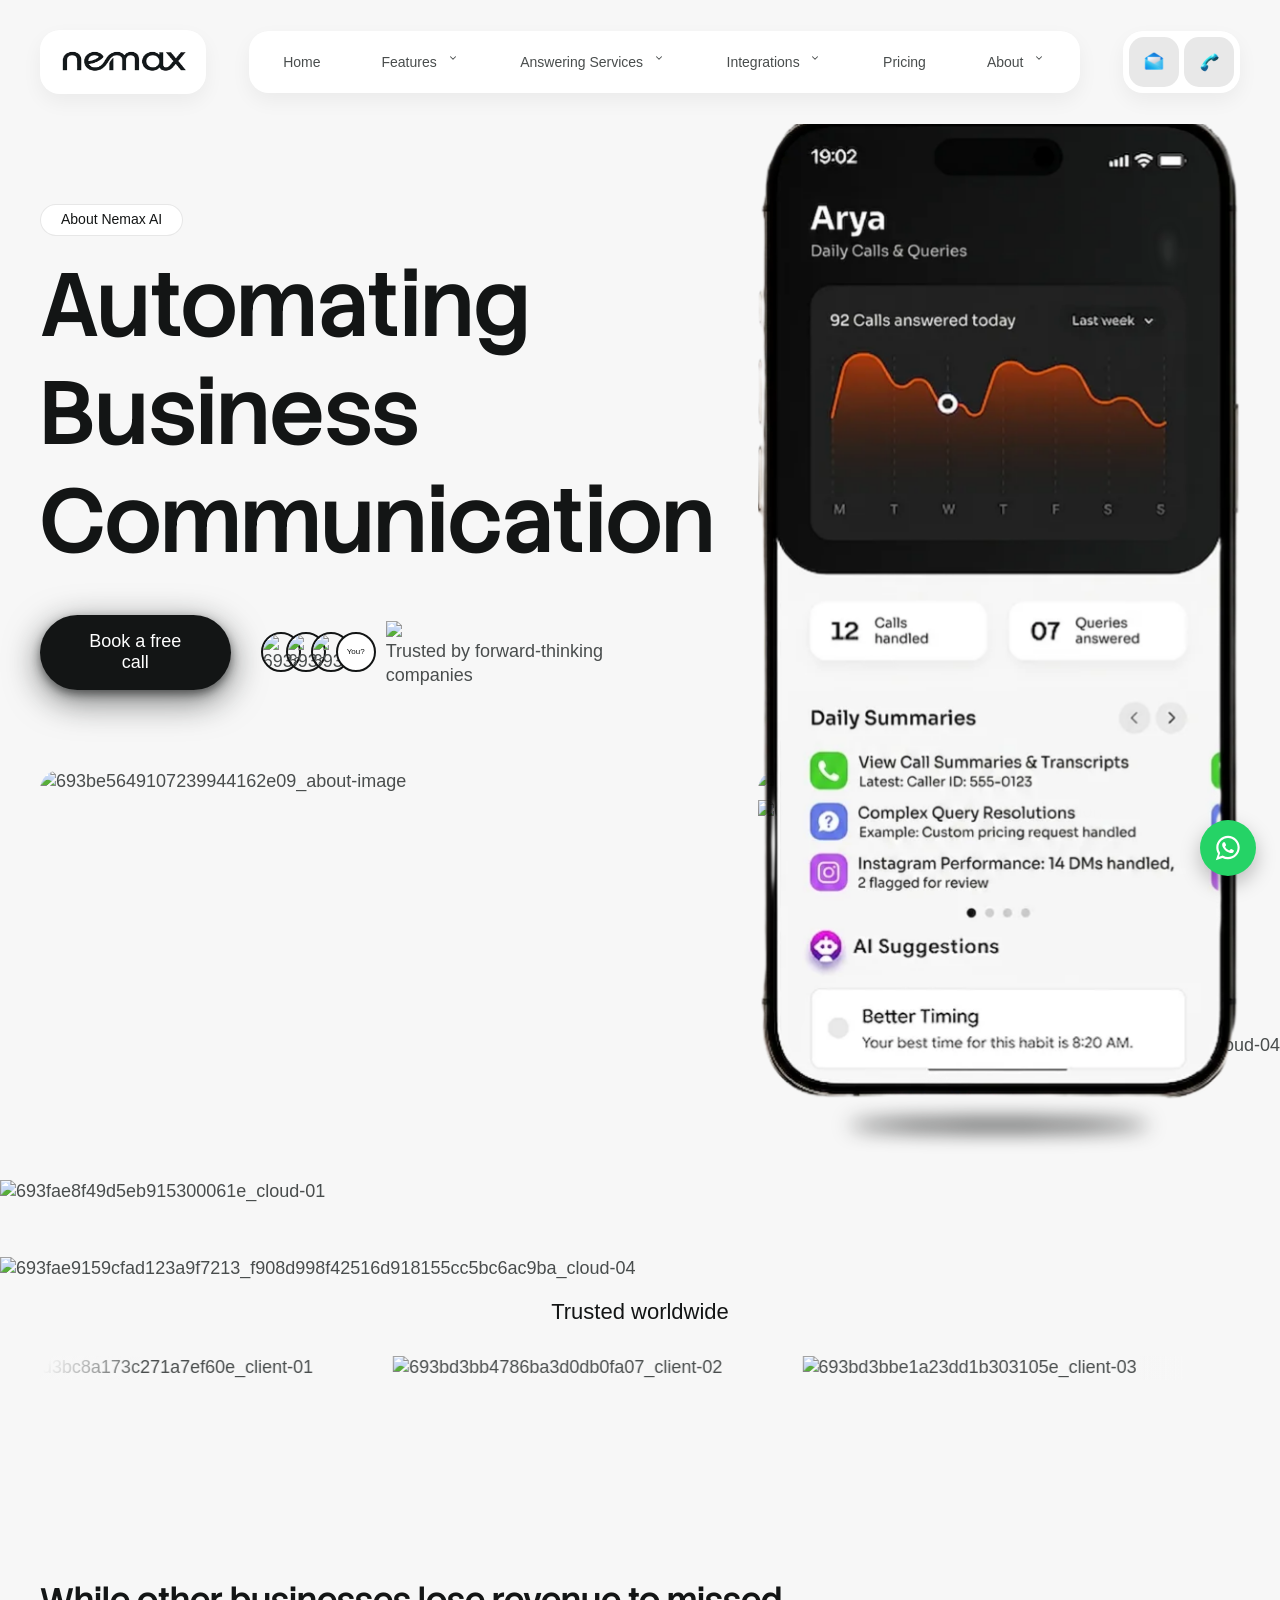
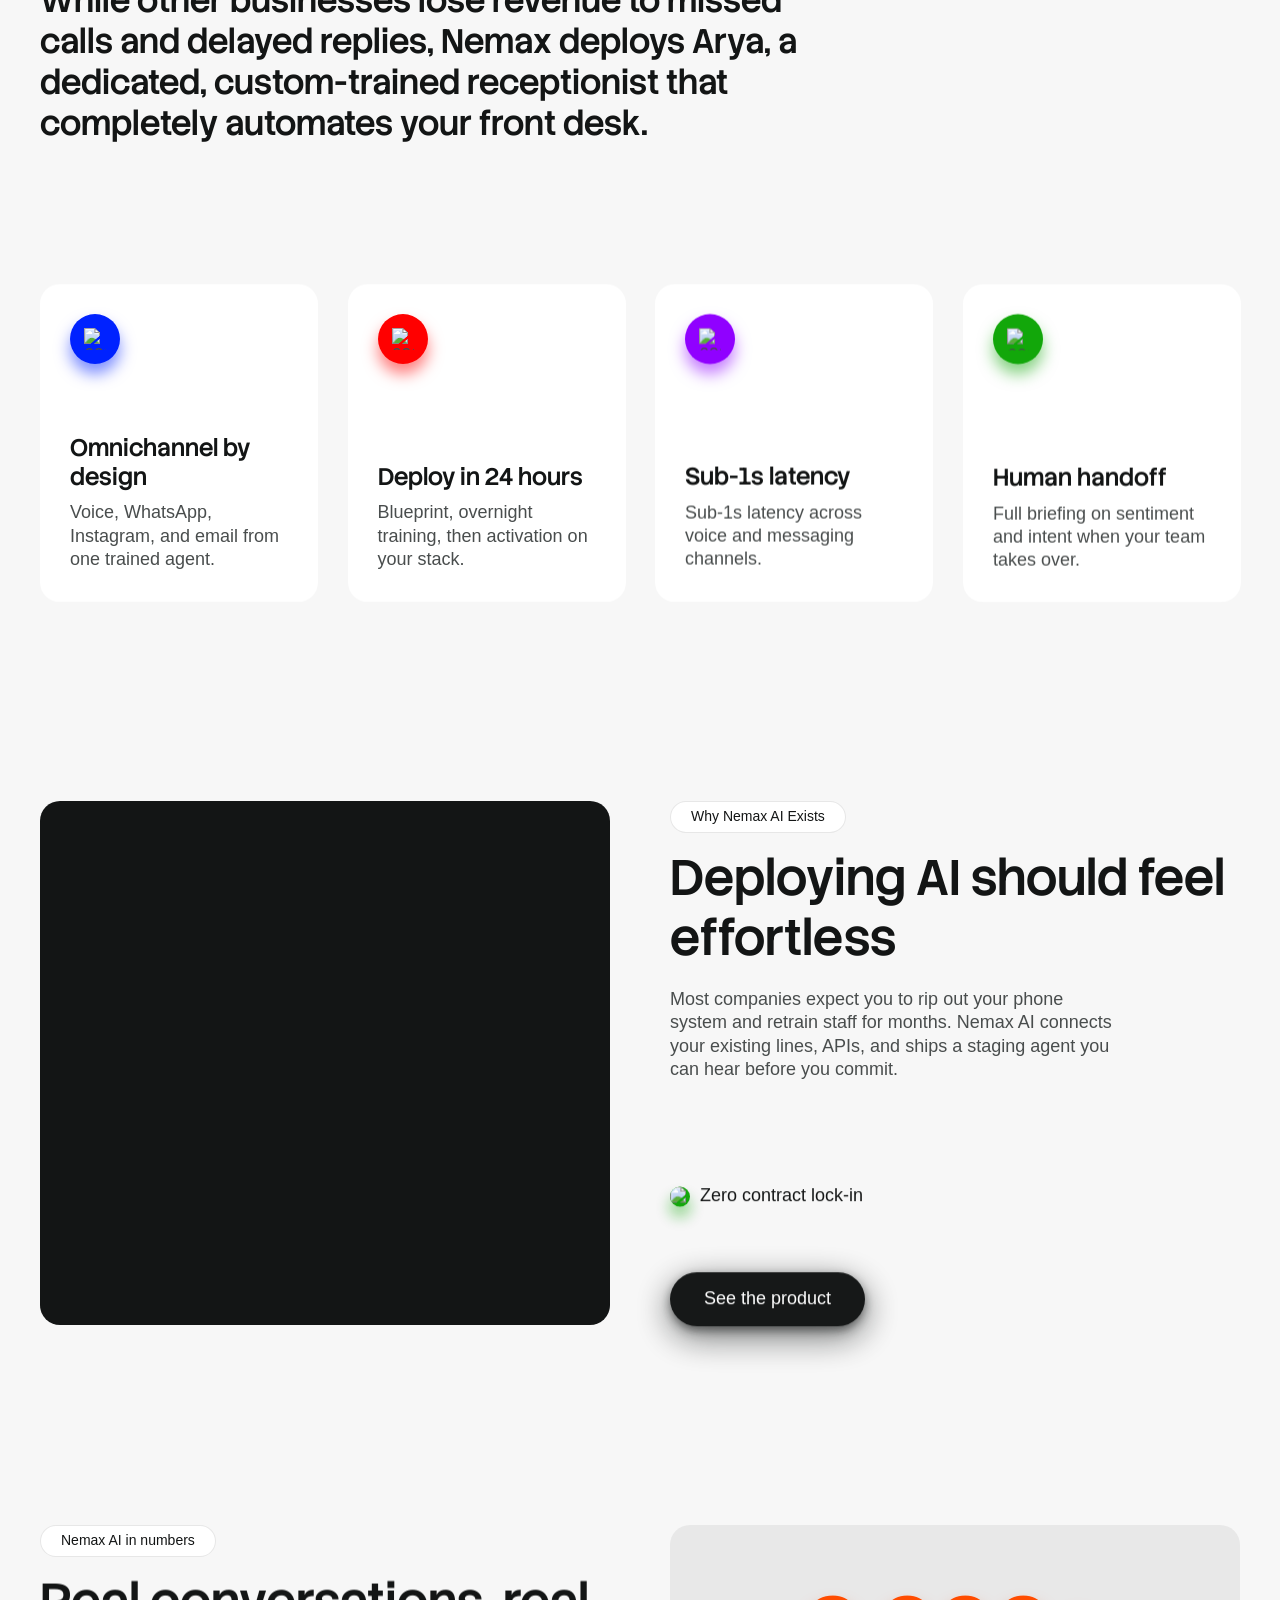
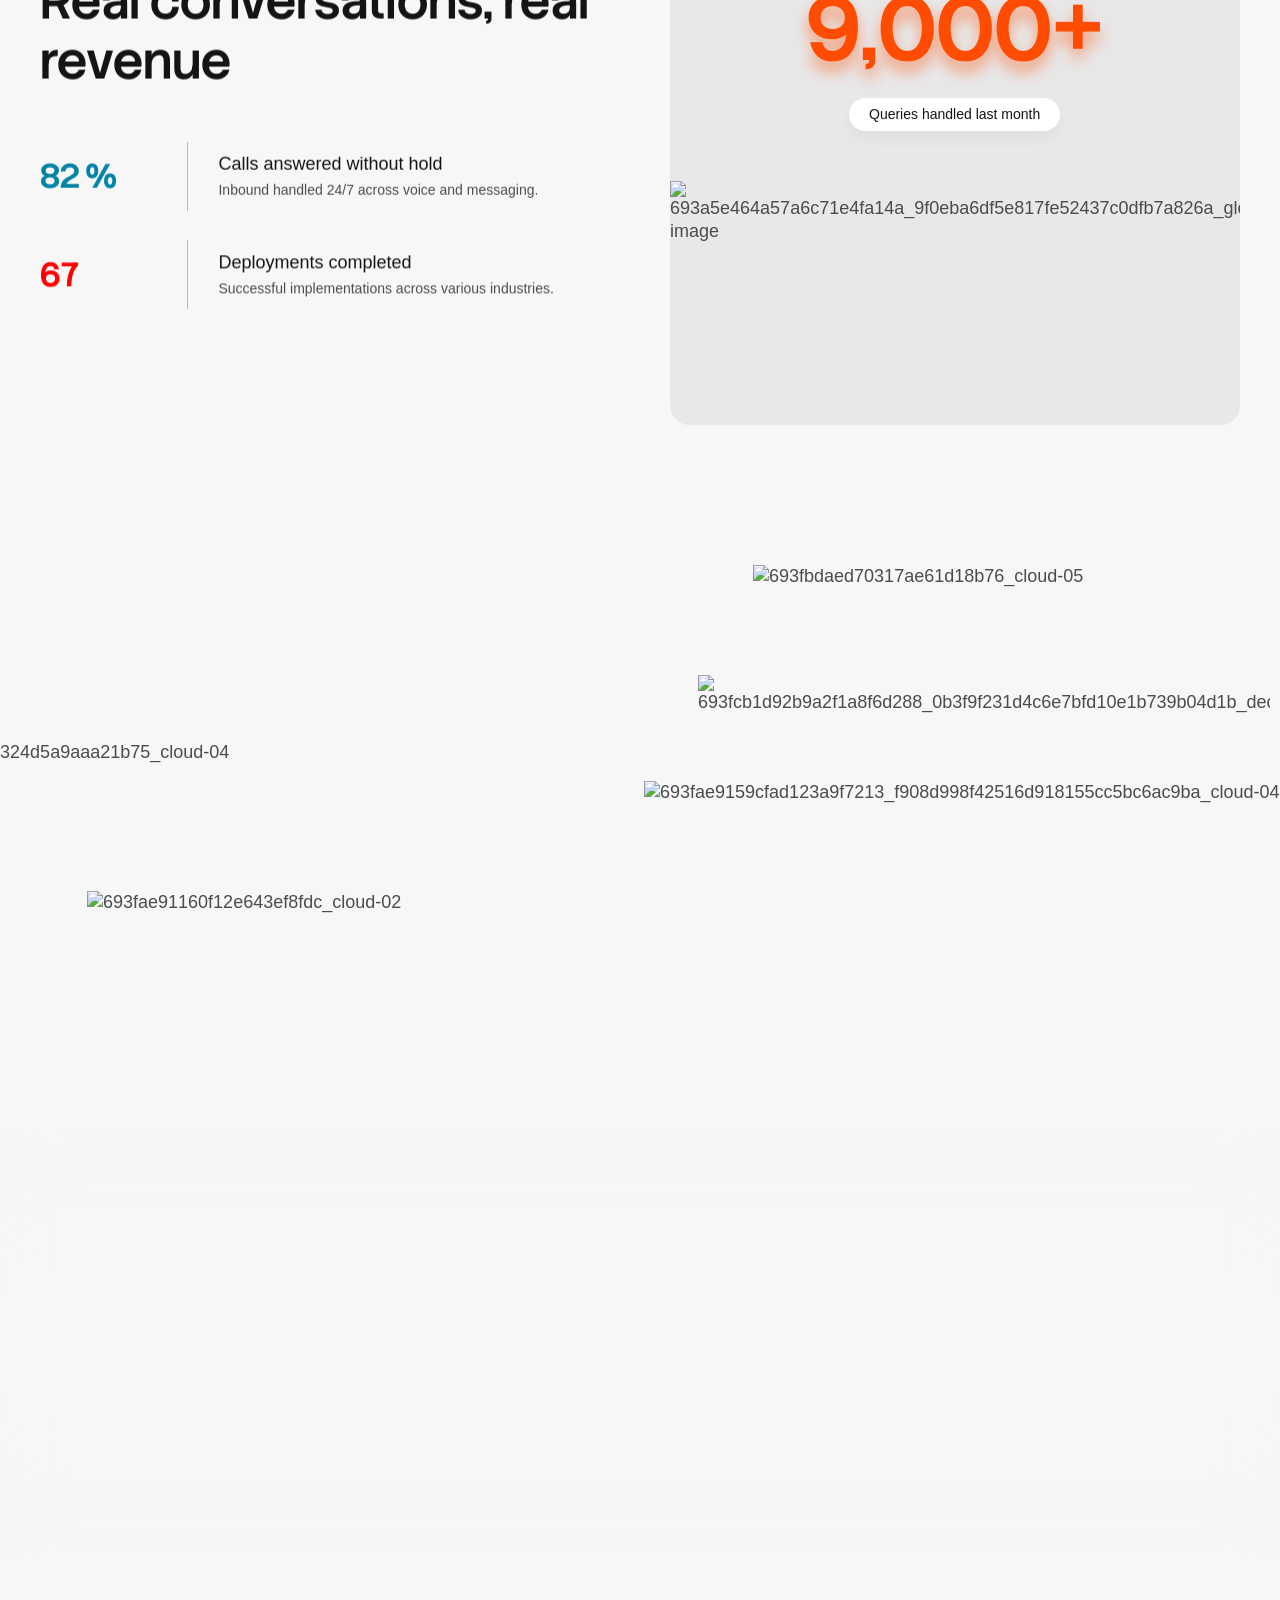
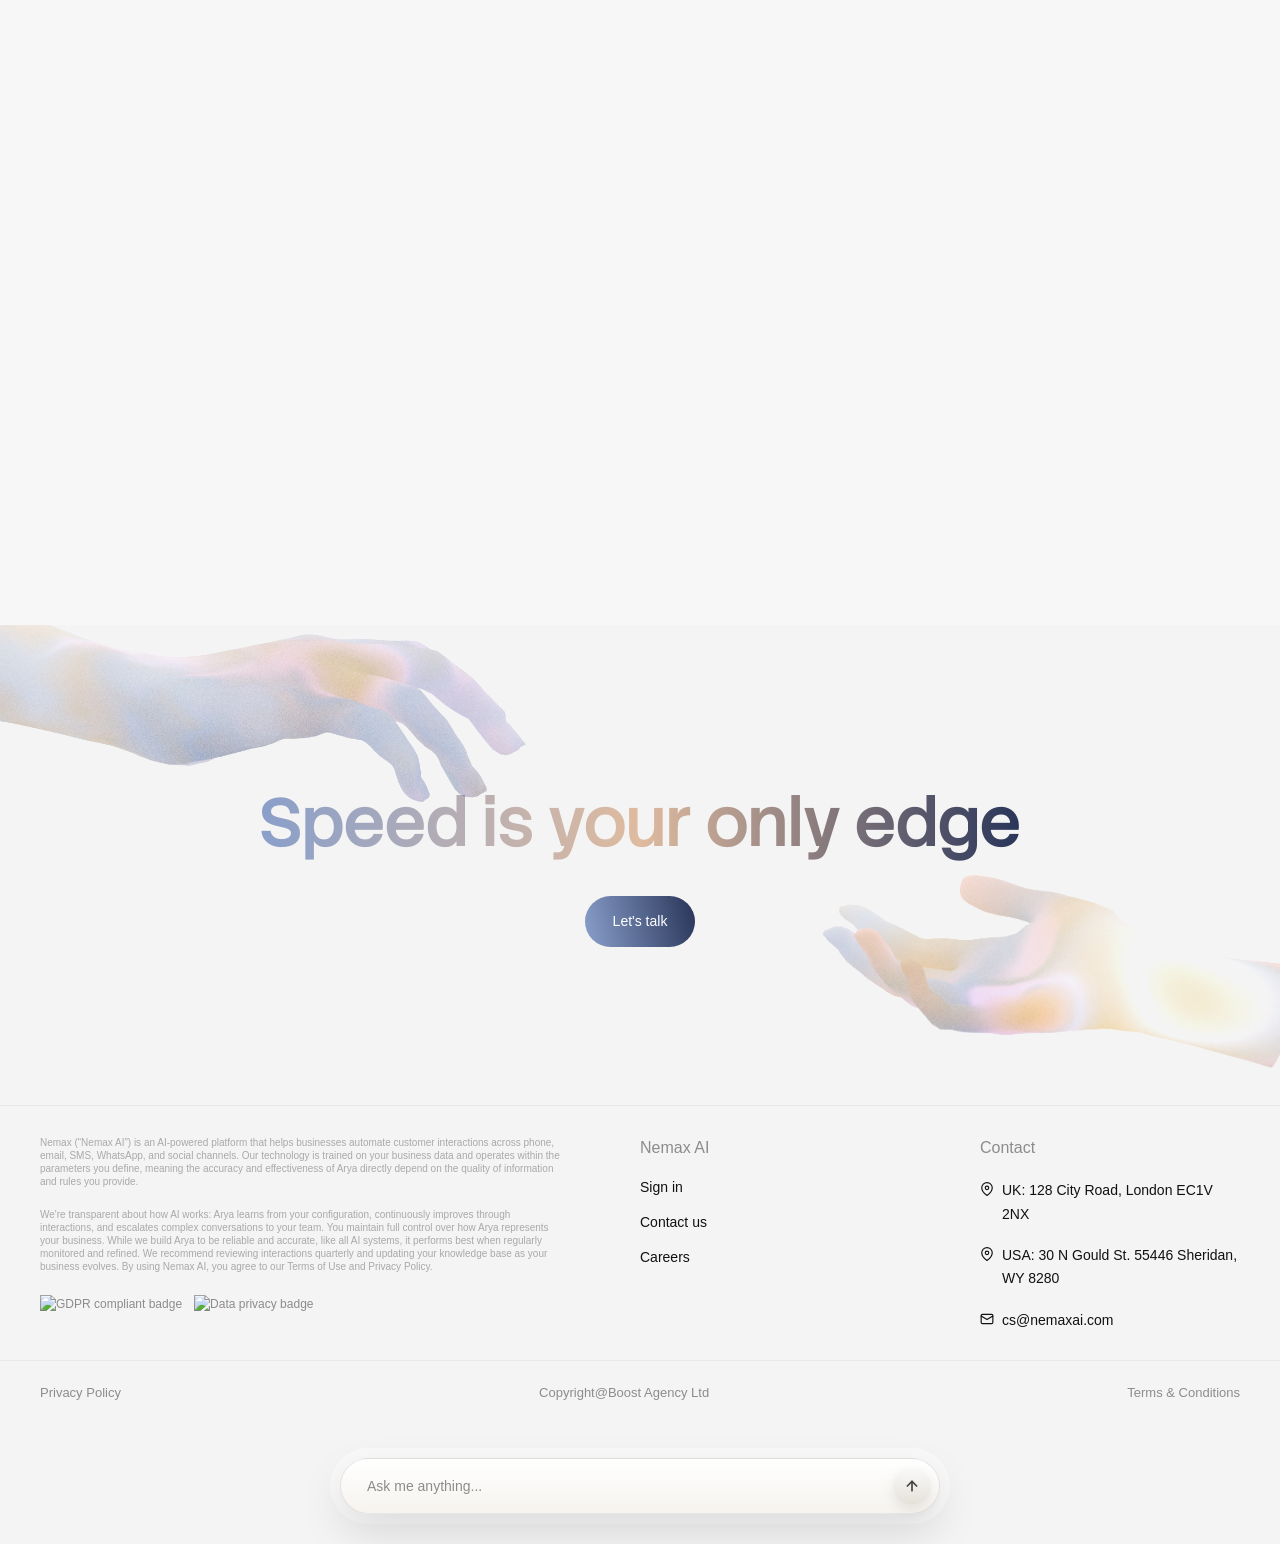
==== commit 9f474fde: "Remove OG image, unify favicon/apple-touch-icon site-wide - Drop the og:image / twitter preview imag" ====
--- a/about.html
+++ b/about.html
@@ -13,8 +13,6 @@
   <meta
     content="Nemax AI deploys custom AI voice receptionists and conversational agents that answer every call, message, and DM instantly. 24/7 omnichannel automation across Voice, WhatsApp, Instagram, and Email. Zero missed revenue."
     property="og:description" />
-  <meta content="https://cdn.prod.website-files.com/692fd4f000a6f446ca91cb33/6944ccac91942e7be269cec1_open-graph.png"
-    property="og:image" />
   <meta content="About — Nemax AI" name="twitter:title" />
   <meta
     content="Nemax AI deploys custom AI voice receptionists and conversational agents that answer every call, message, and DM instantly. 24/7 omnichannel automation across Voice, WhatsApp, Instagram, and Email. Zero missed revenue."
@@ -30,10 +28,8 @@
   <noscript><link href="https://fonts.googleapis.com/css2?family=Stack+Sans+Headline:wght@400;500&amp;family=Google+Sans+Flex:wght@400&amp;display=swap" rel="stylesheet" /></noscript>
   <script
     type="text/javascript">!function (o, c) { var n = c.documentElement, t = " w-mod-"; n.className += t + "js", ("ontouchstart" in o || o.DocumentTouch && c instanceof DocumentTouch) && (n.className += t + "touch") }(window, document);</script>
-  <link href="https://cdn.prod.website-files.com/692fd4f000a6f446ca91cb33/69412c53df473d360b10c844_favicon.png"
-    rel="shortcut icon" type="image/x-icon" />
-  <link href="https://cdn.prod.website-files.com/692fd4f000a6f446ca91cb33/69412c58d016b78c40940d8b_webclip.png"
-    rel="apple-touch-icon" />
+  <link href="assets/Logos/Nemax Icon Logo White.png" rel="shortcut icon" type="image/x-icon" />
+  <link href="assets/Logos/Nemax Icon Logo White.png" rel="apple-touch-icon" />
   <style>
     .w-webflow-badge {
       position: fixed !important;
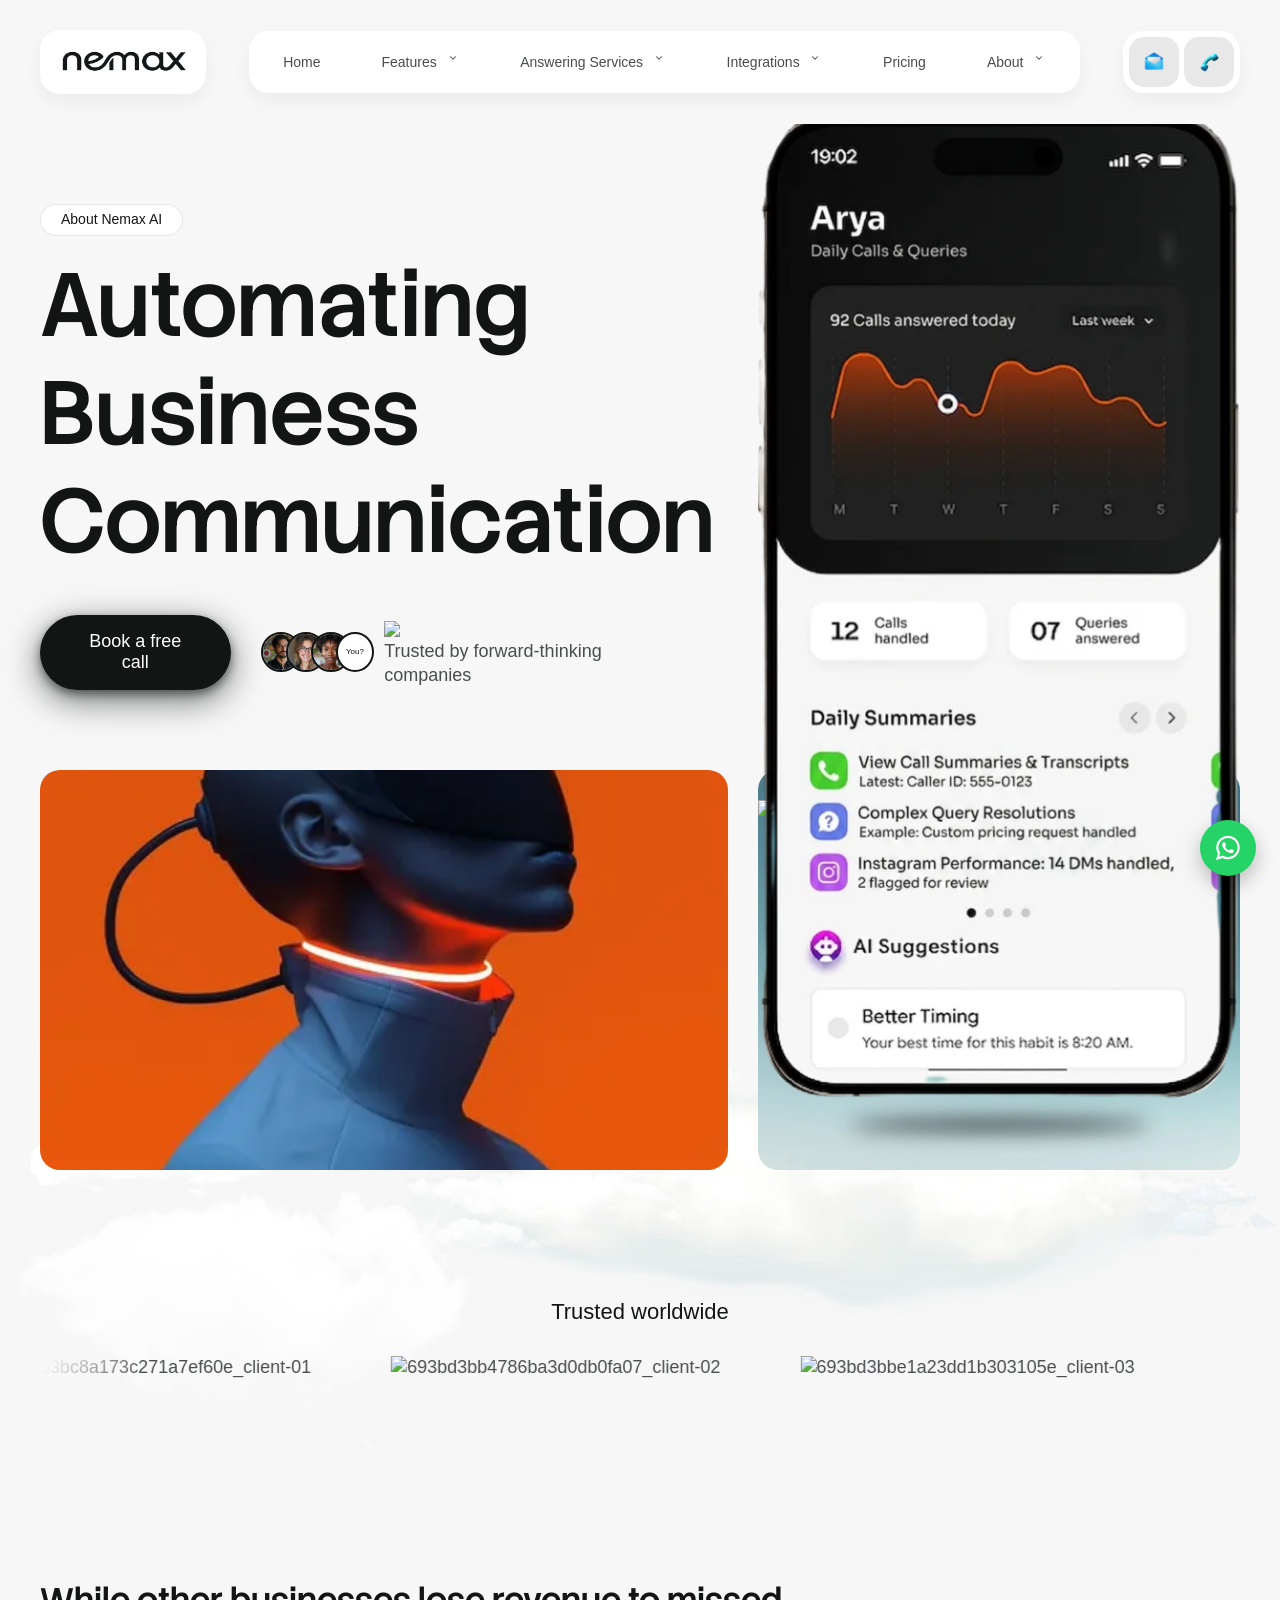
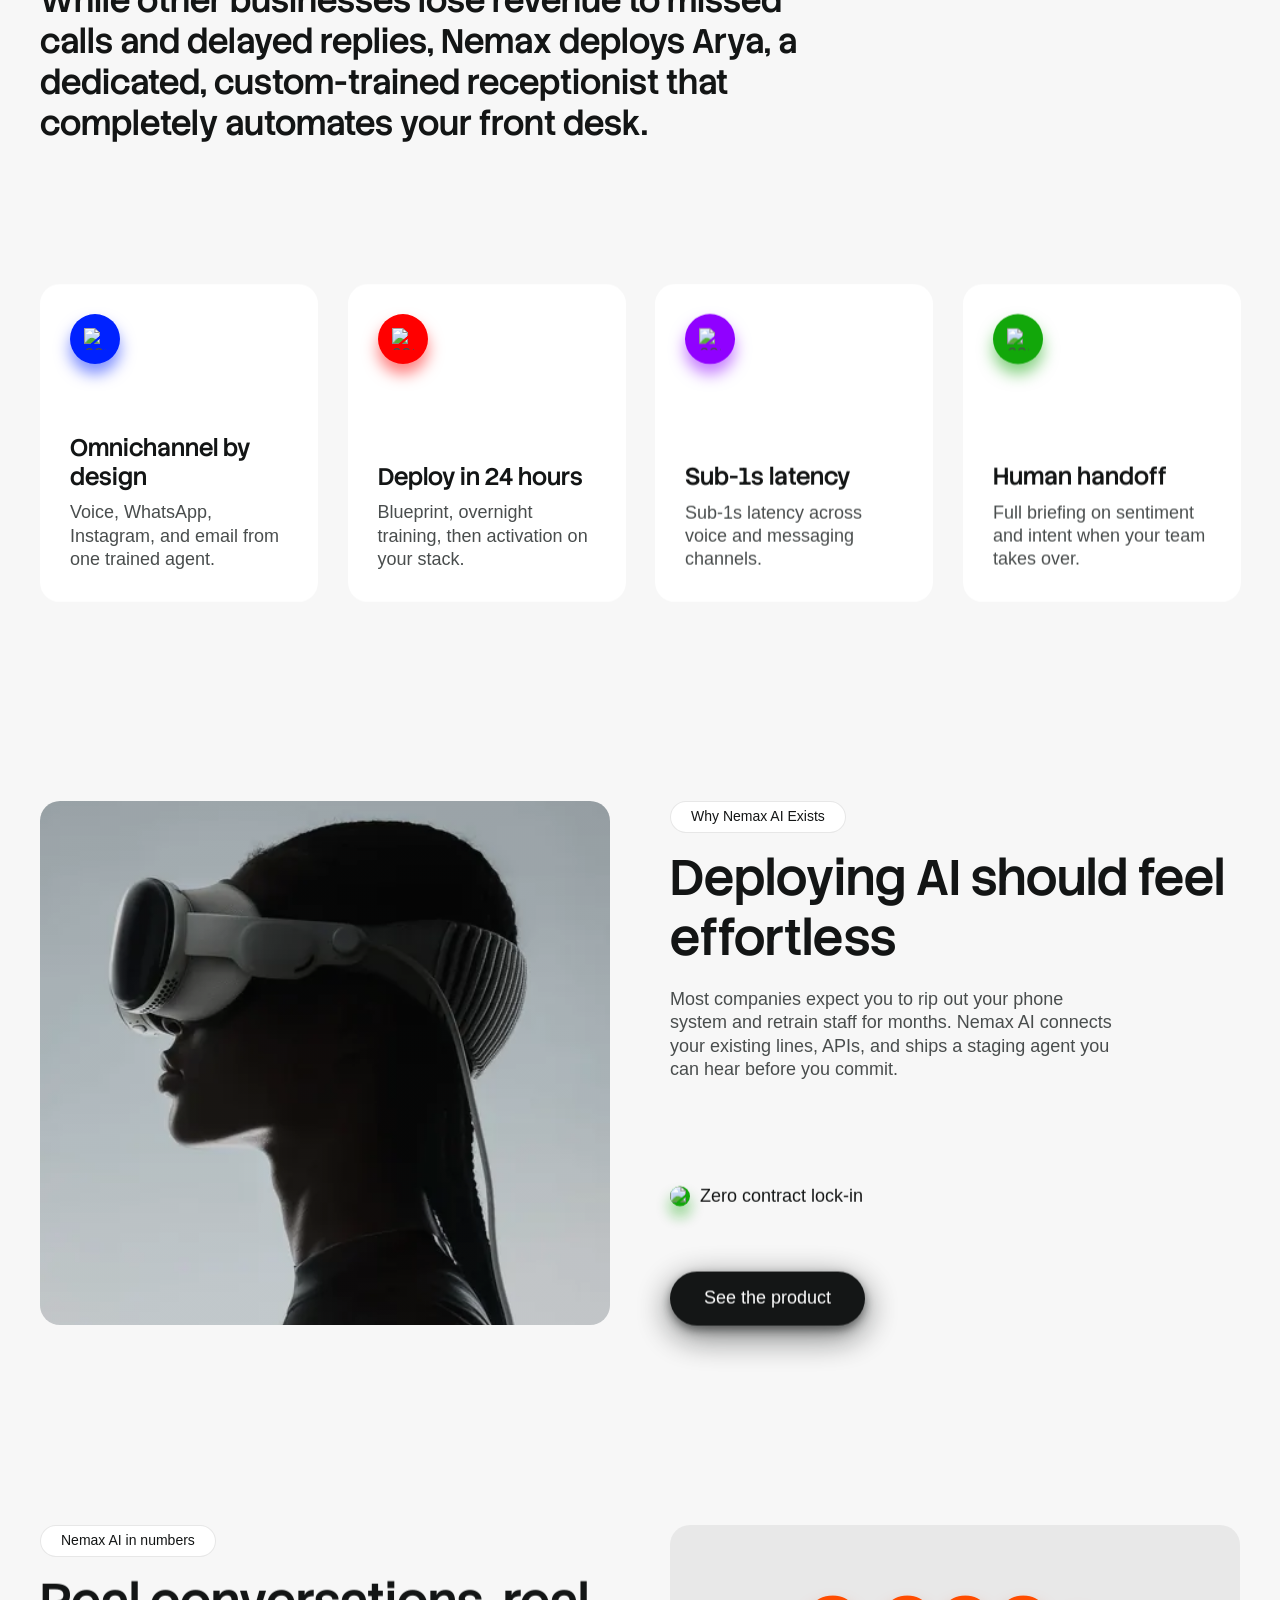
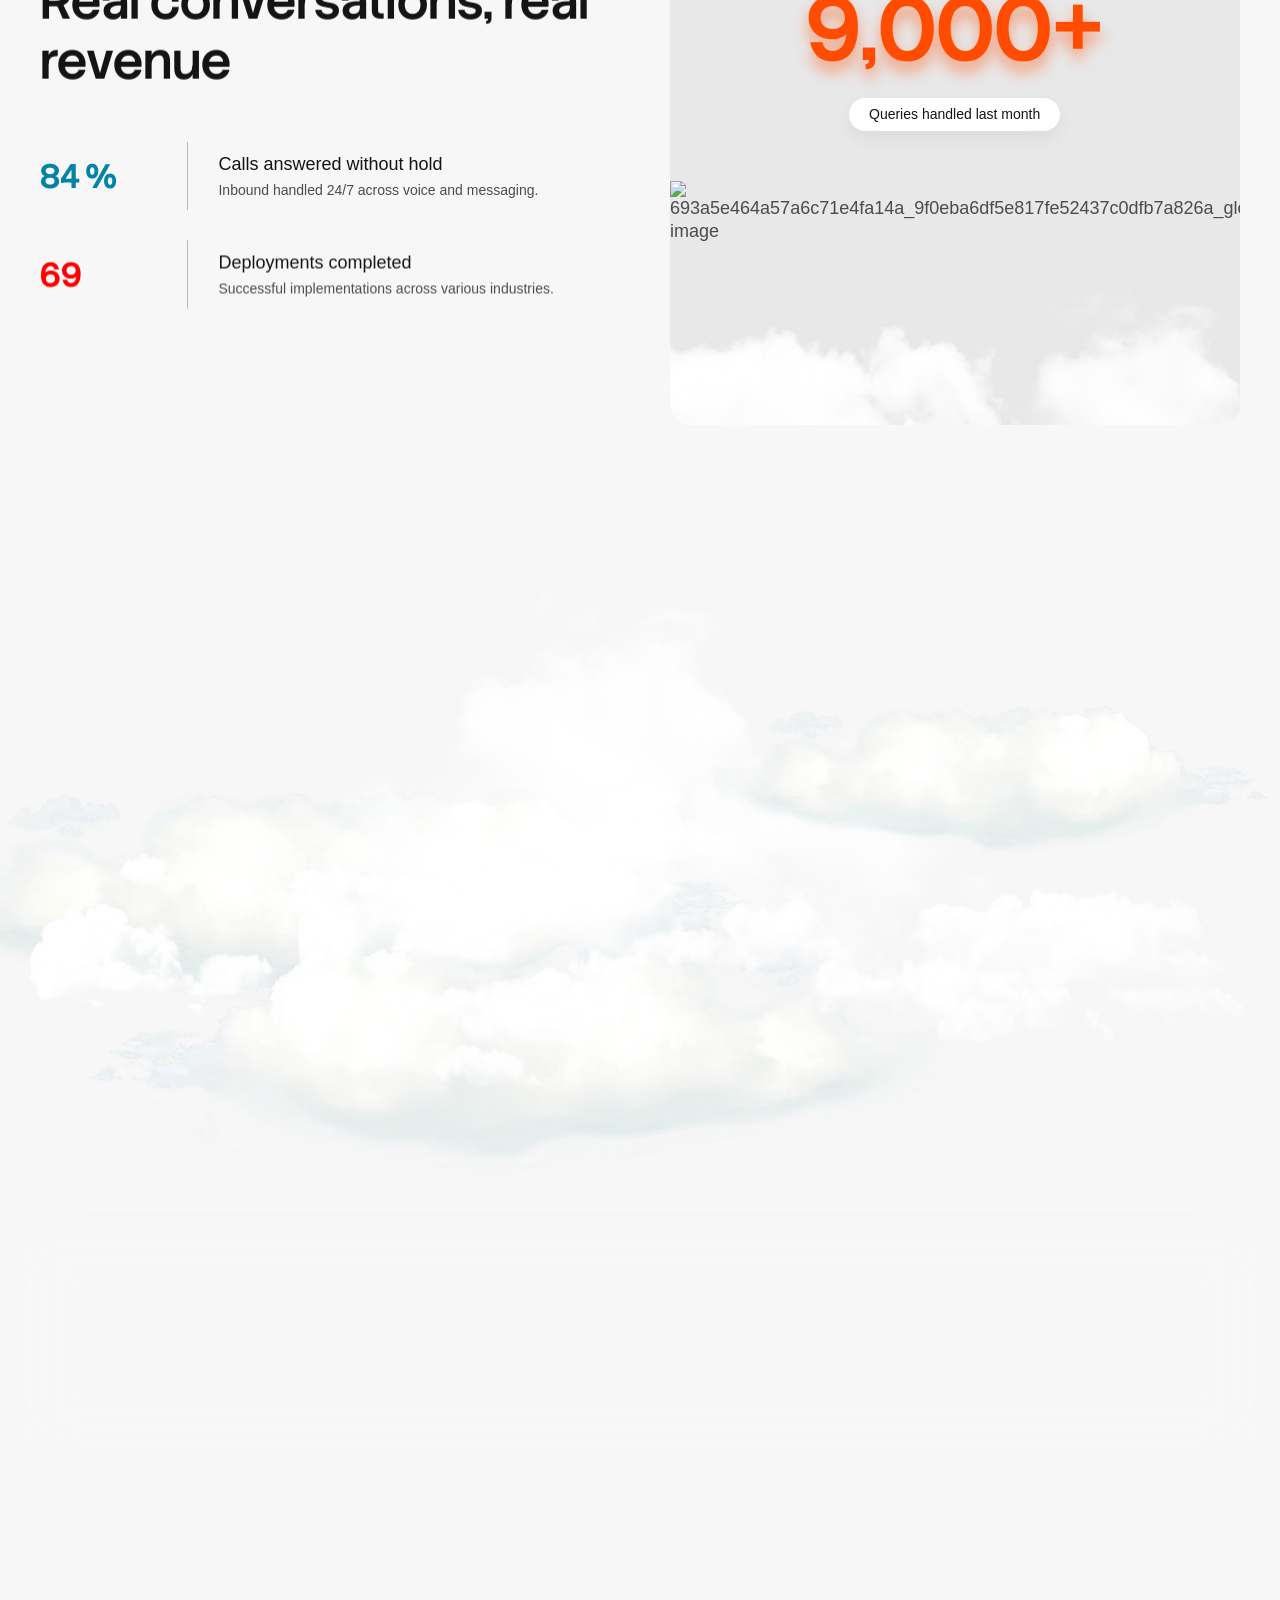
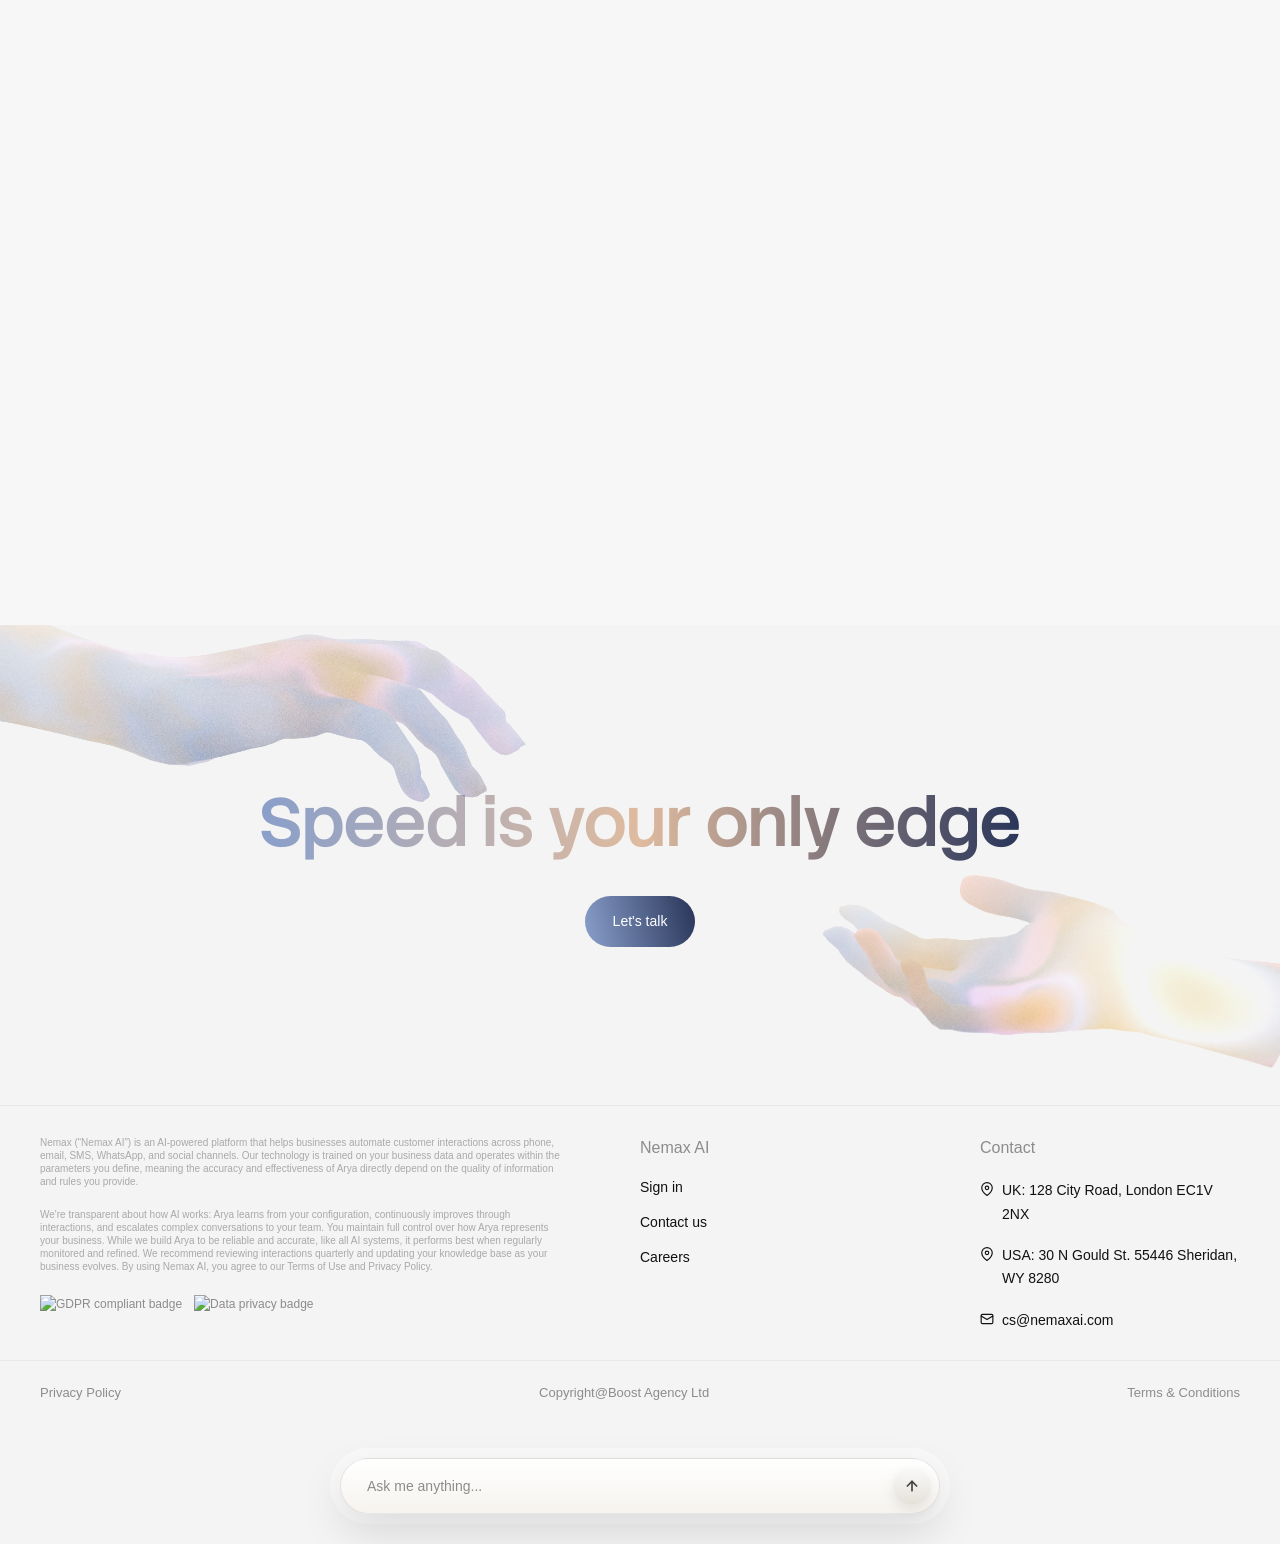
==== commit 4db2d777: "Self-host the last 19 Webflow-CDN / cosmos.so images Wired in everything from the "35 remaining link" ====
--- a/about.html
+++ b/about.html
@@ -21,7 +21,7 @@
   <meta content="summary_large_image" name="twitter:card" />
   <meta content="width=device-width, initial-scale=1" name="viewport" />
   
-  <link href="css/main.css?v=20260716d" rel="stylesheet" type="text/css" />
+  <link href="css/main.css?v=20260716e" rel="stylesheet" type="text/css" />
   <link href="https://fonts.googleapis.com" rel="preconnect" />
   <link crossorigin="anonymous" href="https://fonts.gstatic.com" rel="preconnect" />
   <link href="https://fonts.googleapis.com/css2?family=Stack+Sans+Headline:wght@400;500&amp;family=Google+Sans+Flex:wght@400&amp;display=swap" rel="preload" as="style" onload="this.onload=null;this.rel='stylesheet'" />
@@ -59,11 +59,11 @@
           </a>
           <div class="about-review">
             <div class="avatar-list-wrap"><img alt="693a48846052b37d9df96e40_avatar-01" class="avatar-image left" loading="lazy"
-                src="https://cdn.prod.website-files.com/692fd4f000a6f446ca91cb33/693a48846052b37d9df96e40_avatar-01.webp" /><img
+                src="assets/693a48846052b37d9df96e40_avatar-01.webp" /><img
                 alt="693a4884143333604a10060d_avatar-02" class="avatar-image" loading="lazy"
-                src="https://cdn.prod.website-files.com/692fd4f000a6f446ca91cb33/693a4884143333604a10060d_avatar-02.webp" /><img
+                src="assets/693a4884143333604a10060d_avatar-02.webp" /><img
                 alt="693a4884003f9fde1a734bc0_avatar-03" class="avatar-image" loading="lazy"
-                src="https://cdn.prod.website-files.com/692fd4f000a6f446ca91cb33/693a4884003f9fde1a734bc0_avatar-03.webp" />
+                src="assets/693a4884003f9fde1a734bc0_avatar-03.webp" />
               <div class="about-avatar-round">You?</div>
             </div>
             <div><img alt="693a49574f6b54585c30ef5b_icon-29" class="star-image" loading="lazy"
@@ -76,13 +76,11 @@
       <div class="w-layout-grid grid-about-hero">
         <div class="about-hero-image-wrap" data-w-id="6c110143-772b-7419-3354-67afd4c240cf" style="opacity:0"><img
             alt="693be5649107239944162e09_about-image" class="about-hero-image" loading="lazy" sizes="(max-width: 1400px) 100vw, 1400px"
-            src="https://cdn.cosmos.so/de6b8264-3b74-49e0-8fe9-ae54de32d788?format=jpeg"
-            srcset="https://cdn.prod.website-files.com/692fd4f000a6f446ca91cb33/693be5649107239944162e09_about-image-p-500.webp 500w, https://cdn.prod.website-files.com/692fd4f000a6f446ca91cb33/693be5649107239944162e09_about-image-p-800.webp 800w, https://cdn.prod.website-files.com/692fd4f000a6f446ca91cb33/693be5649107239944162e09_about-image-p-1080.webp 1080w, https://cdn.cosmos.so/de6b8264-3b74-49e0-8fe9-ae54de32d788?format=jpeg 1400w" />
+            src="assets/de6b8264-3b74-49e0-8fe9-ae54de32d788.webp" />
         </div>
         <div class="about-hero-image-wrap" data-w-id="c68e610c-b106-7fd1-d3af-4474524d9faf" style="opacity:0"><img
             alt="693be56345c0a13e9485f403_about-image-01" class="about-hero-image" loading="lazy" sizes="(max-width: 800px) 100vw, 800px"
-            src="https://cdn.prod.website-files.com/692fd4f000a6f446ca91cb33/693be56345c0a13e9485f403_about-image-01.webp"
-            srcset="https://cdn.prod.website-files.com/692fd4f000a6f446ca91cb33/693be56345c0a13e9485f403_about-image-01-p-500.webp 500w, https://cdn.prod.website-files.com/692fd4f000a6f446ca91cb33/693be56345c0a13e9485f403_about-image-01.webp 800w" /><img
+            src="assets/693be56345c0a13e9485f403_about-image-01.webp" /><img
             alt="693be61aacb265dfe11d0782_decoration-02" class="about-decoration" loading="lazy"
             src="https://cdn.prod.website-files.com/692fd4f000a6f446ca91cb33/693be61aacb265dfe11d0782_decoration-02.svg" />
           <div class="about-overlay"></div><img alt="693934e6dff3951507c99dcc_phone-image" class="phone-image"
@@ -145,14 +143,11 @@
         </div>
       </div>
     </div><img alt="693fbdc4b324d5a9aaa21b75_cloud-04" class="about-cloud-01" loading="lazy" sizes="(max-width: 894px) 100vw, 894px"
-      src="https://cdn.prod.website-files.com/692fd4f000a6f446ca91cb33/693fbdc4b324d5a9aaa21b75_cloud-04.webp"
-      srcset="https://cdn.prod.website-files.com/692fd4f000a6f446ca91cb33/693fbdc4b324d5a9aaa21b75_cloud-04-p-500.webp 500w, https://cdn.prod.website-files.com/692fd4f000a6f446ca91cb33/693fbdc4b324d5a9aaa21b75_cloud-04-p-800.webp 800w, https://cdn.prod.website-files.com/692fd4f000a6f446ca91cb33/693fbdc4b324d5a9aaa21b75_cloud-04.webp 894w" /><img
+      src="assets/693fbdc4b324d5a9aaa21b75_cloud-04.webp" /><img
       alt="693fae8f49d5eb915300061e_cloud-01" class="about-cloud-02" loading="lazy" sizes="(max-width: 749px) 100vw, 749px"
-      src="https://cdn.prod.website-files.com/692fd4f000a6f446ca91cb33/693fae8f49d5eb915300061e_cloud-01.webp"
-      srcset="https://cdn.prod.website-files.com/692fd4f000a6f446ca91cb33/693fae8f49d5eb915300061e_cloud-01-p-500.webp 500w, https://cdn.prod.website-files.com/692fd4f000a6f446ca91cb33/693fae8f49d5eb915300061e_cloud-01.webp 749w" /><img
+      src="assets/693fae8f49d5eb915300061e_cloud-01.webp" /><img
       alt="693fae9159cfad123a9f7213_f908d998f42516d918155cc5bc6ac9ba_cloud-04" class="about-cloud-03" loading="lazy" sizes="(max-width: 2994px) 100vw, 2994px"
-      src="https://cdn.prod.website-files.com/692fd4f000a6f446ca91cb33/693fae9159cfad123a9f7213_f908d998f42516d918155cc5bc6ac9ba_cloud-04.webp"
-      srcset="https://cdn.prod.website-files.com/692fd4f000a6f446ca91cb33/693fae9159cfad123a9f7213_f908d998f42516d918155cc5bc6ac9ba_cloud-04-p-500.webp 500w, https://cdn.prod.website-files.com/692fd4f000a6f446ca91cb33/693fae9159cfad123a9f7213_f908d998f42516d918155cc5bc6ac9ba_cloud-04-p-800.webp 800w, https://cdn.prod.website-files.com/692fd4f000a6f446ca91cb33/693fae9159cfad123a9f7213_f908d998f42516d918155cc5bc6ac9ba_cloud-04-p-1080.webp 1080w, https://cdn.prod.website-files.com/692fd4f000a6f446ca91cb33/693fae9159cfad123a9f7213_f908d998f42516d918155cc5bc6ac9ba_cloud-04-p-1600.webp 1600w, https://cdn.prod.website-files.com/692fd4f000a6f446ca91cb33/693fae9159cfad123a9f7213_f908d998f42516d918155cc5bc6ac9ba_cloud-04-p-2000.webp 2000w, https://cdn.prod.website-files.com/692fd4f000a6f446ca91cb33/693fae9159cfad123a9f7213_f908d998f42516d918155cc5bc6ac9ba_cloud-04-p-2600.webp 2600w, https://cdn.prod.website-files.com/692fd4f000a6f446ca91cb33/693fae9159cfad123a9f7213_f908d998f42516d918155cc5bc6ac9ba_cloud-04.webp 2994w" />
+      src="assets/693fae9159cfad123a9f7213_f908d998f42516d918155cc5bc6ac9ba_cloud-04.webp" />
   </section>
   <section class="about-content-section">
     <div class="container">
@@ -304,11 +299,9 @@
                 srcset="https://cdn.prod.website-files.com/692fd4f000a6f446ca91cb33/693a5e464a57a6c71e4fa14a_9f0eba6df5e817fe52437c0dfb7a826a_glob-image-p-500.png 500w, https://cdn.prod.website-files.com/692fd4f000a6f446ca91cb33/693a5e464a57a6c71e4fa14a_9f0eba6df5e817fe52437c0dfb7a826a_glob-image.png 570w" />
             </div><img alt="693fae8f49d5eb915300061e_cloud-01" class="decoration-03" loading="lazy"
               sizes="(max-width: 749px) 100vw, 749px"
-              src="https://cdn.prod.website-files.com/692fd4f000a6f446ca91cb33/693fae8f49d5eb915300061e_cloud-01.webp"
-              srcset="https://cdn.prod.website-files.com/692fd4f000a6f446ca91cb33/693fae8f49d5eb915300061e_cloud-01-p-500.webp 500w, https://cdn.prod.website-files.com/692fd4f000a6f446ca91cb33/693fae8f49d5eb915300061e_cloud-01.webp 749w" /><img
+              src="assets/693fae8f49d5eb915300061e_cloud-01.webp" /><img
               alt="693fbdaed70317ae61d18b76_cloud-05" class="decoration-04" loading="lazy" sizes="(max-width: 823px) 100vw, 823px"
-              src="https://cdn.prod.website-files.com/692fd4f000a6f446ca91cb33/693fbdaed70317ae61d18b76_cloud-05.webp"
-              srcset="https://cdn.prod.website-files.com/692fd4f000a6f446ca91cb33/693fbdaed70317ae61d18b76_cloud-05-p-500.webp 500w, https://cdn.prod.website-files.com/692fd4f000a6f446ca91cb33/693fbdaed70317ae61d18b76_cloud-05.webp 823w" />
+              src="assets/693fbdaed70317ae61d18b76_cloud-05.webp" />
           </div>
         </div>
       </div>
@@ -334,9 +327,9 @@
                   </div>
                 </a></div>
             </div><img alt="693fbdc4b324d5a9aaa21b75_cloud-04" class="cta-cloud-01" loading="lazy"
-              src="https://cdn.prod.website-files.com/692fd4f000a6f446ca91cb33/693fbdc4b324d5a9aaa21b75_cloud-04.webp" /><img
+              src="assets/693fbdc4b324d5a9aaa21b75_cloud-04.webp" /><img
               alt="693fae8f49d5eb915300061e_cloud-01" class="cta-cloud-02" loading="lazy"
-              src="https://cdn.prod.website-files.com/692fd4f000a6f446ca91cb33/693fae8f49d5eb915300061e_cloud-01.webp" />
+              src="assets/693fae8f49d5eb915300061e_cloud-01.webp" />
           </div>
           <div class="cta-center" id="w-node-_94c449e0-d213-1b0e-df28-bbaa7ea74435-7ea74428"><img
               alt="Nemax AI SignUp Screen" class="cta-mobile-image" loading="lazy"
@@ -352,20 +345,20 @@
                 </div>
               </div>
             </div><img alt="693fbdaed70317ae61d18b76_cloud-05" class="cta-cloud-03" loading="lazy"
-              src="https://cdn.prod.website-files.com/692fd4f000a6f446ca91cb33/693fbdaed70317ae61d18b76_cloud-05.webp" /><img
+              src="assets/693fbdaed70317ae61d18b76_cloud-05.webp" /><img
               alt="693fcb1d92b9a2f1a8f6d288_0b3f9f231d4c6e7bfd10e1b739b04d1b_decoration" class="cta-cloud-04"
               loading="lazy"
-              src="https://cdn.prod.website-files.com/692fd4f000a6f446ca91cb33/693fcb1d92b9a2f1a8f6d288_0b3f9f231d4c6e7bfd10e1b739b04d1b_decoration.webp" />
+              src="assets/693fcb1d92b9a2f1a8f6d288_0b3f9f231d4c6e7bfd10e1b739b04d1b_decoration.webp" />
           </div>
         </div>
         <div class="cta-overlay"></div><img alt="693fbdc4b324d5a9aaa21b75_cloud-04" class="cta-cloud-05"
           loading="lazy"
-          src="https://cdn.prod.website-files.com/692fd4f000a6f446ca91cb33/693fbdc4b324d5a9aaa21b75_cloud-04.webp" /><img
+          src="assets/693fbdc4b324d5a9aaa21b75_cloud-04.webp" /><img
           alt="693fae91160f12e643ef8fdc_cloud-02" class="cta-cloud-06" loading="lazy"
-          src="https://cdn.prod.website-files.com/692fd4f000a6f446ca91cb33/693fae91160f12e643ef8fdc_cloud-02.webp" /><img
+          src="assets/693fae91160f12e643ef8fdc_cloud-02.webp" /><img
           alt="693fae9159cfad123a9f7213_f908d998f42516d918155cc5bc6ac9ba_cloud-04" class="cta-cloud-07"
           loading="lazy"
-          src="https://cdn.prod.website-files.com/692fd4f000a6f446ca91cb33/693fae9159cfad123a9f7213_f908d998f42516d918155cc5bc6ac9ba_cloud-04.webp" />
+          src="assets/693fae9159cfad123a9f7213_f908d998f42516d918155cc5bc6ac9ba_cloud-04.webp" />
       </div>
     </div>
   </section>
--- a/css/main.css
+++ b/css/main.css
@@ -1 +1 @@
-.features-summary{font-size:12px;color:#636262;text-align:center;margin-top:16px}@media screen and (max-width:767px){.features-summary{padding:0 16px;font-size:12px;text-align:center}}.whatsapp-float{position:fixed;bottom:24px;right:24px;width:58px;height:58px;background-color:#25D366;border-radius:50%;display:flex;align-items:center;justify-content:center;box-shadow:0 6px 16px rgba(0,0,0,0.2);z-index:999;transition:transform 0.2s ease,box-shadow 0.2s ease}.whatsapp-float:hover{transform:scale(1.08);box-shadow:0 8px 20px rgba(0,0,0,0.28)}@media (max-width:968px){.whatsapp-float{bottom:16px;right:16px;width:52px;height:52px}}html{-webkit-text-size-adjust:100%;-ms-text-size-adjust:100%;font-family:sans-serif}body{margin:0}article,aside,details,figcaption,figure,footer,header,hgroup,main,menu,nav,section,summary{display:block}audio,canvas,progress,video{vertical-align:baseline;display:inline-block}audio:not([controls]){height:0;display:none}[hidden],template{display:none}a{background-color:#0000}a:active,a:hover{outline:0}abbr[title]{border-bottom:1px dotted}b,strong{font-weight:700}dfn{font-style:italic}h1{margin:.67em 0;font-size:2em}mark{color:#000;background:#ff0}small{font-size:80%}sub,sup{vertical-align:baseline;font-size:75%;line-height:0;position:relative}sup{top:-.5em}sub{bottom:-.25em}img{border:0}svg:not(:root){overflow:hidden}hr{box-sizing:content-box;height:0}pre{overflow:auto}code,kbd,pre,samp{font-family:monospace;font-size:1em}button,input,optgroup,select,textarea{color:inherit;font:inherit;margin:0}button{overflow:visible}button,select{text-transform:none}button,html input[type=button],input[type=reset]{-webkit-appearance:button;cursor:pointer}button[disabled],html input[disabled]{cursor:default}button::-moz-focus-inner,input::-moz-focus-inner{border:0;padding:0}input{line-height:normal}input[type=checkbox],input[type=radio]{box-sizing:border-box;padding:0}input[type=number]::-webkit-inner-spin-button,input[type=number]::-webkit-outer-spin-button{height:auto}input[type=search]{-webkit-appearance:none}input[type=search]::-webkit-search-cancel-button,input[type=search]::-webkit-search-decoration{-webkit-appearance:none}legend{border:0;padding:0}textarea{overflow:auto}optgroup{font-weight:700}table{border-collapse:collapse;border-spacing:0}td,th{padding:0}@font-face{font-family:webflow-icons;src:url([data-uri])format("truetype");font-weight:400;font-style:normal}[class^=w-icon-],[class*=\ w-icon-]{speak:none;font-variant:normal;text-transform:none;-webkit-font-smoothing:antialiased;-moz-osx-font-smoothing:grayscale;font-style:normal;font-weight:400;line-height:1;font-family:webflow-icons !important}.w-icon-slider-right:before{content:"î˜€"}.w-icon-slider-left:before{content:"î˜"}.w-icon-nav-menu:before{content:"î˜‚"}.w-icon-arrow-down:before,.w-icon-dropdown-toggle:before{content:"î˜ƒ"}.w-icon-file-upload-remove:before{content:"î¤€"}.w-icon-file-upload-icon:before{content:"î¤ƒ"}.navbar .w-icon-arrow-down:before{content:"" !important;display:inline-block;width:0;height:0;overflow:hidden}.navbar .w-icon-dropdown-toggle:before,.navbar .w-icon-nav-menu:before{content:"" !important;display:none;width:20px;height:2px;background:currentColor;box-shadow:0 6px 0 0 currentColor,0 -6px 0 0 currentColor;vertical-align:middle}.navbar .dropdown-toggle.nav-link>div:last-child{display:inline-flex;align-items:center;gap:.15rem}.navbar .dropdown-toggle.nav-link>div:last-child::after{content:""}@media screen and (max-width:991px){.navbar .dropdown-toggle.nav-link>div:last-child{display:none}.navbar .dropdown-icon{margin-right:0}}*{box-sizing:border-box}html{height:100%}body{color:#333;background-color:#fff;min-height:100%;margin:0;font-family:Arial,sans-serif;font-size:14px;line-height:20px}img{vertical-align:middle;max-width:100%;display:inline-block}html.w-mod-touch *{background-attachment:scroll !important}.w-block{display:block}.w-inline-block{max-width:100%;display:inline-block}.w-clearfix:before,.w-clearfix:after{content:" ";grid-area:1/1/2/2;display:table}.w-clearfix:after{clear:both}.w-hidden{display:none}.w-button{color:#fff;line-height:inherit;cursor:pointer;background-color:#3898ec;border:0;border-radius:0;padding:9px 15px;text-decoration:none;display:inline-block}input.w-button{-webkit-appearance:button}html[data-w-dynpage] [data-w-cloak]{color:#0000 !important}.w-code-block{margin:unset}pre.w-code-block code{all:inherit}.w-optimization{display:contents}.w-webflow-badge,.w-webflow-badge>img{box-sizing:unset;width:unset;height:unset;max-height:unset;max-width:unset;min-height:unset;min-width:unset;margin:unset;padding:unset;float:unset;clear:unset;border:unset;border-radius:unset;background:unset;background-image:unset;background-position:unset;background-size:unset;background-repeat:unset;background-origin:unset;background-clip:unset;background-attachment:unset;background-color:unset;box-shadow:unset;transform:unset;direction:unset;font-family:unset;font-weight:unset;color:unset;font-size:unset;line-height:unset;font-style:unset;font-variant:unset;text-align:unset;letter-spacing:unset;-webkit-text-decoration:unset;text-decoration:unset;text-indent:unset;text-transform:unset;list-style-type:unset;text-shadow:unset;vertical-align:unset;cursor:unset;white-space:unset;word-break:unset;word-spacing:unset;word-wrap:unset;transition:unset}.w-webflow-badge{white-space:nowrap;cursor:pointer;box-shadow:0 0 0 1px #0000001a,0 1px 3px #0000001a;visibility:visible !important;opacity:1 !important;z-index:2147483647 !important;color:#aaadb0 !important;overflow:unset !important;background-color:#fff !important;border-radius:3px !important;width:auto !important;height:auto !important;margin:0 !important;padding:6px !important;font-size:12px !important;line-height:14px !important;text-decoration:none !important;display:inline-block !important;position:fixed !important;inset:auto 12px 12px auto !important;transform:none !important}.w-webflow-badge>img{position:unset;visibility:unset !important;opacity:1 !important;vertical-align:middle !important;display:inline-block !important}h1,h2,h3,h4,h5,h6{margin-bottom:10px;font-weight:700}h1{margin-top:20px;font-size:38px;line-height:44px}h2{margin-top:20px;font-size:32px;line-height:36px}h3{margin-top:20px;font-size:24px;line-height:30px}h4{margin-top:10px;font-size:18px;line-height:24px}h5{margin-top:10px;font-size:14px;line-height:20px}h6{margin-top:10px;font-size:12px;line-height:18px}p{margin-top:0;margin-bottom:10px}blockquote{border-left:5px solid #e2e2e2;margin:0 0 10px;padding:10px 20px;font-size:18px;line-height:22px}figure{margin:0 0 10px}ul,ol{margin-top:0;margin-bottom:10px;padding-left:40px}.w-list-unstyled{padding-left:0;list-style:none}.w-embed:before,.w-embed:after{content:" ";grid-area:1/1/2/2;display:table}.w-embed:after{clear:both}.w-video{width:100%;padding:0;position:relative}.w-video iframe,.w-video object,.w-video embed{border:none;width:100%;height:100%;position:absolute;top:0;left:0}fieldset{border:0;margin:0;padding:0}button,[type=button],[type=reset]{cursor:pointer;-webkit-appearance:button;border:0}.w-form{margin:0 0 15px}.w-form-done{text-align:center;background-color:#ddd;padding:20px;display:none}.w-form-fail{background-color:#ffdede;margin-top:10px;padding:10px;display:none}label{margin-bottom:5px;font-weight:700;display:block}.w-input,.w-select{color:#333;vertical-align:middle;background-color:#fff;border:1px solid #ccc;width:100%;height:38px;margin-bottom:10px;padding:8px 12px;font-size:14px;line-height:1.42857;display:block}.w-input::placeholder,.w-select::placeholder{color:#999}.w-input:focus,.w-select:focus{border-color:#3898ec;outline:0}.w-input[disabled],.w-select[disabled],.w-input[readonly],.w-select[readonly],fieldset[disabled] .w-input,fieldset[disabled] .w-select{cursor:not-allowed}.w-input[disabled]:not(.w-input-disabled),.w-select[disabled]:not(.w-input-disabled),.w-input[readonly],.w-select[readonly],fieldset[disabled]:not(.w-input-disabled) .w-input,fieldset[disabled]:not(.w-input-disabled) .w-select{background-color:#eee}textarea.w-input,textarea.w-select{height:auto}.w-select{background-color:#f3f3f3}.w-select[multiple]{height:auto}.w-form-label{cursor:pointer;margin-bottom:0;font-weight:400;display:inline-block}.w-radio{margin-bottom:5px;padding-left:20px;display:block}.w-radio:before,.w-radio:after{content:" ";grid-area:1/1/2/2;display:table}.w-radio:after{clear:both}.w-radio-input{float:left;margin:3px 0 0 -20px;line-height:normal}.w-file-upload{margin-bottom:10px;display:block}.w-file-upload-input{opacity:0;z-index:-100;width:.1px;height:.1px;position:absolute;overflow:hidden}.w-file-upload-default,.w-file-upload-uploading,.w-file-upload-success{color:#333;display:inline-block}.w-file-upload-error{margin-top:10px;display:block}.w-file-upload-default.w-hidden,.w-file-upload-uploading.w-hidden,.w-file-upload-error.w-hidden,.w-file-upload-success.w-hidden{display:none}.w-file-upload-uploading-btn{cursor:pointer;background-color:#fafafa;border:1px solid #ccc;margin:0;padding:8px 12px;font-size:14px;font-weight:400;display:flex}.w-file-upload-file{background-color:#fafafa;border:1px solid #ccc;flex-grow:1;justify-content:space-between;margin:0;padding:8px 9px 8px 11px;display:flex}.w-file-upload-file-name{font-size:14px;font-weight:400;display:block}.w-file-remove-link{cursor:pointer;width:auto;height:auto;margin-top:3px;margin-left:10px;padding:3px;display:block}.w-icon-file-upload-remove{margin:auto;font-size:10px}.w-file-upload-error-msg{color:#ea384c;padding:2px 0;display:inline-block}.w-file-upload-info{padding:0 12px;line-height:38px;display:inline-block}.w-file-upload-label{cursor:pointer;background-color:#fafafa;border:1px solid #ccc;margin:0;padding:8px 12px;font-size:14px;font-weight:400;display:inline-block}.w-icon-file-upload-icon,.w-icon-file-upload-uploading{width:20px;margin-right:8px;display:inline-block}.w-icon-file-upload-uploading{height:20px}.w-container{max-width:940px;margin-left:auto;margin-right:auto}.w-container:before,.w-container:after{content:" ";grid-area:1/1/2/2;display:table}.w-container:after{clear:both}.w-container .w-row{margin-left:-10px;margin-right:-10px}.w-row:before,.w-row:after{content:" ";grid-area:1/1/2/2;display:table}.w-row:after{clear:both}.w-row .w-row{margin-left:0;margin-right:0}.w-col{float:left;width:100%;min-height:1px;padding-left:10px;padding-right:10px;position:relative}.w-col .w-col{padding-left:0;padding-right:0}.w-col-1{width:8.33333%}.w-col-2{width:16.6667%}.w-col-3{width:25%}.w-col-4{width:33.3333%}.w-col-5{width:41.6667%}.w-col-6{width:50%}.w-col-7{width:58.3333%}.w-col-8{width:66.6667%}.w-col-9{width:75%}.w-col-10{width:83.3333%}.w-col-11{width:91.6667%}.w-col-12{width:100%}.w-hidden-main{display:none !important}@media screen and (max-width:991px){.w-container{max-width:728px}.w-hidden-main{display:inherit !important}.w-hidden-medium{display:none !important}.w-col-medium-1{width:8.33333%}.w-col-medium-2{width:16.6667%}.w-col-medium-3{width:25%}.w-col-medium-4{width:33.3333%}.w-col-medium-5{width:41.6667%}.w-col-medium-6{width:50%}.w-col-medium-7{width:58.3333%}.w-col-medium-8{width:66.6667%}.w-col-medium-9{width:75%}.w-col-medium-10{width:83.3333%}.w-col-medium-11{width:91.6667%}.w-col-medium-12{width:100%}.w-col-stack{width:100%;left:auto;right:auto}}@media screen and (max-width:767px){.w-hidden-main,.w-hidden-medium{display:inherit !important}.w-hidden-small{display:none !important}.w-row,.w-container .w-row{margin-left:0;margin-right:0}.w-col{width:100%;left:auto;right:auto}.w-col-small-1{width:8.33333%}.w-col-small-2{width:16.6667%}.w-col-small-3{width:25%}.w-col-small-4{width:33.3333%}.w-col-small-5{width:41.6667%}.w-col-small-6{width:50%}.w-col-small-7{width:58.3333%}.w-col-small-8{width:66.6667%}.w-col-small-9{width:75%}.w-col-small-10{width:83.3333%}.w-col-small-11{width:91.6667%}.w-col-small-12{width:100%}}@media screen and (max-width:479px){.w-container{max-width:none}.w-hidden-main,.w-hidden-medium,.w-hidden-small{display:inherit !important}.w-hidden-tiny{display:none !important}.w-col{width:100%}.w-col-tiny-1{width:8.33333%}.w-col-tiny-2{width:16.6667%}.w-col-tiny-3{width:25%}.w-col-tiny-4{width:33.3333%}.w-col-tiny-5{width:41.6667%}.w-col-tiny-6{width:50%}.w-col-tiny-7{width:58.3333%}.w-col-tiny-8{width:66.6667%}.w-col-tiny-9{width:75%}.w-col-tiny-10{width:83.3333%}.w-col-tiny-11{width:91.6667%}.w-col-tiny-12{width:100%}}.w-widget{position:relative}.w-widget-map{width:100%;height:400px}.w-widget-map label{width:auto;display:inline}.w-widget-map img{max-width:inherit}.w-widget-map .gm-style-iw{text-align:center}.w-widget-map .gm-style-iw>button{display:none !important}.w-widget-twitter{overflow:hidden}.w-widget-twitter-count-shim{vertical-align:top;text-align:center;background:#fff;border:1px solid #758696;border-radius:3px;width:28px;height:20px;display:inline-block;position:relative}.w-widget-twitter-count-shim *{pointer-events:none;-webkit-user-select:none;user-select:none}.w-widget-twitter-count-shim .w-widget-twitter-count-inner{text-align:center;color:#999;font-family:serif;font-size:15px;line-height:12px;position:relative}.w-widget-twitter-count-shim .w-widget-twitter-count-clear{display:block;position:relative}.w-widget-twitter-count-shim.w--large{width:36px;height:28px}.w-widget-twitter-count-shim.w--large .w-widget-twitter-count-inner{font-size:18px;line-height:18px}.w-widget-twitter-count-shim:not(.w--vertical){margin-left:5px;margin-right:8px}.w-widget-twitter-count-shim:not(.w--vertical).w--large{margin-left:6px}.w-widget-twitter-count-shim:not(.w--vertical):before,.w-widget-twitter-count-shim:not(.w--vertical):after{content:" ";pointer-events:none;border:solid #0000;width:0;height:0;position:absolute;top:50%;left:0}.w-widget-twitter-count-shim:not(.w--vertical):before{border-width:4px;border-color:#75869600 #5d6c7b #75869600 #75869600;margin-top:-4px;margin-left:-9px}.w-widget-twitter-count-shim:not(.w--vertical).w--large:before{border-width:5px;margin-top:-5px;margin-left:-10px}.w-widget-twitter-count-shim:not(.w--vertical):after{border-width:4px;border-color:#fff0 #fff #fff0 #fff0;margin-top:-4px;margin-left:-8px}.w-widget-twitter-count-shim:not(.w--vertical).w--large:after{border-width:5px;margin-top:-5px;margin-left:-9px}.w-widget-twitter-count-shim.w--vertical{width:61px;height:33px;margin-bottom:8px}.w-widget-twitter-count-shim.w--vertical:before,.w-widget-twitter-count-shim.w--vertical:after{content:" ";pointer-events:none;border:solid #0000;width:0;height:0;position:absolute;top:100%;left:50%}.w-widget-twitter-count-shim.w--vertical:before{border-width:5px;border-color:#5d6c7b #75869600 #75869600;margin-left:-5px}.w-widget-twitter-count-shim.w--vertical:after{border-width:4px;border-color:#fff #fff0 #fff0;margin-left:-4px}.w-widget-twitter-count-shim.w--vertical .w-widget-twitter-count-inner{font-size:18px;line-height:22px}.w-widget-twitter-count-shim.w--vertical.w--large{width:76px}.w-background-video{color:#fff;height:500px;position:relative;overflow:hidden}.w-background-video>video{object-fit:cover;z-index:-100;background-position:50%;background-size:cover;width:100%;height:100%;margin:auto;position:absolute;inset:-100%}.w-background-video>video::-webkit-media-controls-start-playback-button{-webkit-appearance:none;display:none !important}.w-background-video--control{background-color:#0000;padding:0;position:absolute;bottom:1em;right:1em}.w-background-video--control>[hidden]{display:none !important}.w-slider{text-align:center;clear:both;-webkit-tap-highlight-color:#0000;tap-highlight-color:#0000;background:#ddd;height:300px;position:relative}.w-slider-mask{z-index:1;white-space:nowrap;height:100%;display:block;position:relative;left:0;right:0;overflow:hidden}.w-slide{vertical-align:top;white-space:normal;text-align:left;width:100%;height:100%;display:inline-block;position:relative}.w-slider-nav{z-index:2;text-align:center;-webkit-tap-highlight-color:#0000;tap-highlight-color:#0000;height:40px;margin:auto;padding-top:10px;position:absolute;inset:auto 0 0}.w-slider-nav.w-round>div{border-radius:100%}.w-slider-nav.w-num>div{font-size:inherit;line-height:inherit;width:auto;height:auto;padding:.2em .5em}.w-slider-nav.w-shadow>div{box-shadow:0 0 3px #3336}.w-slider-nav-invert{color:#fff}.w-slider-nav-invert>div{background-color:#2226}.w-slider-nav-invert>div.w-active{background-color:#222}.w-slider-dot{cursor:pointer;background-color:#fff6;width:1em;height:1em;margin:0 3px .5em;transition:background-color .1s,color .1s;display:inline-block;position:relative}.w-slider-dot.w-active{background-color:#fff}.w-slider-dot:focus{outline:none;box-shadow:0 0 0 2px #fff}.w-slider-dot:focus.w-active{box-shadow:none}.w-slider-arrow-left,.w-slider-arrow-right{cursor:pointer;color:#fff;-webkit-tap-highlight-color:#0000;tap-highlight-color:#0000;-webkit-user-select:none;user-select:none;width:80px;margin:auto;font-size:40px;position:absolute;inset:0;overflow:hidden}.w-slider-arrow-left [class^=w-icon-],.w-slider-arrow-right [class^=w-icon-],.w-slider-arrow-left [class*=\ w-icon-],.w-slider-arrow-right [class*=\ w-icon-]{position:absolute}.w-slider-arrow-left:focus,.w-slider-arrow-right:focus{outline:0}.w-slider-arrow-left{z-index:3;right:auto}.w-slider-arrow-right{z-index:4;left:auto}.w-icon-slider-left,.w-icon-slider-right{width:1em;height:1em;margin:auto;inset:0}.w-slider-aria-label{clip:rect(0 0 0 0);border:0;width:1px;height:1px;margin:-1px;padding:0;position:absolute;overflow:hidden}.w-slider-force-show{display:block !important}.w-dropdown{text-align:left;z-index:900;margin-left:auto;margin-right:auto;display:inline-block;position:relative}.w-dropdown-btn,.w-dropdown-toggle,.w-dropdown-link{vertical-align:top;color:#222;text-align:left;white-space:nowrap;margin-left:auto;margin-right:auto;padding:20px;text-decoration:none;position:relative}.w-dropdown-toggle{-webkit-user-select:none;user-select:none;cursor:pointer;padding-right:40px;display:inline-block}.w-dropdown-toggle:focus{outline:0}.w-icon-dropdown-toggle{width:1em;height:1em;margin:auto 20px auto auto;position:absolute;top:0;bottom:0;right:0}.w-dropdown-list{background:#ddd;min-width:100%;display:none;position:absolute}.w-dropdown-list.w--open{display:block}.w-dropdown-link{color:#222;padding:10px 20px;display:block}.w-dropdown-link.w--current{color:#0082f3}.w-dropdown-link:focus{outline:0}@media screen and (max-width:767px){.w-nav-brand{padding-left:10px}}.w-lightbox-backdrop{cursor:auto;letter-spacing:normal;text-indent:0;text-shadow:none;text-transform:none;visibility:visible;white-space:normal;word-break:normal;word-spacing:normal;word-wrap:normal;color:#fff;text-align:center;z-index:2000;opacity:0;-webkit-user-select:none;-moz-user-select:none;-webkit-tap-highlight-color:transparent;background:#000000e6;outline:0;font-family:Helvetica Neue,Helvetica,Ubuntu,Segoe UI,Verdana,sans-serif;font-size:17px;font-style:normal;font-weight:300;line-height:1.2;list-style:disc;position:fixed;inset:0;-webkit-transform:translate(0)}.w-lightbox-backdrop,.w-lightbox-container{-webkit-overflow-scrolling:touch;height:100%;overflow:auto}.w-lightbox-content{height:100vh;position:relative;overflow:hidden}.w-lightbox-view{opacity:0;width:100vw;height:100vh;position:absolute}.w-lightbox-view:before{content:"";height:100vh}.w-lightbox-group,.w-lightbox-group .w-lightbox-view,.w-lightbox-group .w-lightbox-view:before{height:86vh}.w-lightbox-frame,.w-lightbox-view:before{vertical-align:middle;display:inline-block}.w-lightbox-figure{margin:0;position:relative}.w-lightbox-group .w-lightbox-figure{cursor:pointer}.w-lightbox-img{width:auto;max-width:none;height:auto}.w-lightbox-image{float:none;max-width:100vw;max-height:100vh;display:block}.w-lightbox-group .w-lightbox-image{max-height:86vh}.w-lightbox-caption{text-align:left;text-overflow:ellipsis;white-space:nowrap;background:#0006;padding:.5em 1em;position:absolute;bottom:0;left:0;right:0;overflow:hidden}.w-lightbox-embed{width:100%;height:100%;position:absolute;inset:0}.w-lightbox-control{cursor:pointer;background-position:50%;background-repeat:no-repeat;background-size:24px;width:4em;transition:all .3s;position:absolute;top:0}.w-lightbox-left{background-image:url([data-uri]);display:none;bottom:0;left:0}.w-lightbox-right{background-image:url([data-uri]);display:none;bottom:0;right:0}.w-lightbox-close{background-image:url([data-uri]);background-size:18px;height:2.6em;right:0}.w-lightbox-strip{white-space:nowrap;padding:0 1vh;line-height:0;position:absolute;bottom:0;left:0;right:0;overflow:auto hidden}.w-lightbox-item{box-sizing:content-box;cursor:pointer;width:10vh;padding:2vh 1vh;display:inline-block;-webkit-transform:translate(0,0)}.w-lightbox-active{opacity:.3}.w-lightbox-thumbnail{background:#222;height:10vh;position:relative;overflow:hidden}.w-lightbox-thumbnail-image{position:absolute;top:0;left:0}.w-lightbox-thumbnail .w-lightbox-tall{width:100%;top:50%;transform:translateY(-50%)}.w-lightbox-thumbnail .w-lightbox-wide{height:100%;left:50%;transform:translate(-50%)}.w-lightbox-spinner{box-sizing:border-box;border:5px solid #0006;border-radius:50%;width:40px;height:40px;margin-top:-20px;margin-left:-20px;animation:.8s linear infinite spin;position:absolute;top:50%;left:50%}.w-lightbox-spinner:after{content:"";border:3px solid #0000;border-bottom-color:#fff;border-radius:50%;position:absolute;inset:-4px}.w-lightbox-hide{display:none}.w-lightbox-noscroll{overflow:hidden}@media (min-width:768px){.w-lightbox-content{height:96vh;margin-top:2vh}.w-lightbox-view,.w-lightbox-view:before{height:96vh}.w-lightbox-group,.w-lightbox-group .w-lightbox-view,.w-lightbox-group .w-lightbox-view:before{height:84vh}.w-lightbox-image{max-width:96vw;max-height:96vh}.w-lightbox-group .w-lightbox-image{max-width:82.3vw;max-height:84vh}.w-lightbox-left,.w-lightbox-right{opacity:.5;display:block}.w-lightbox-close{opacity:.8}.w-lightbox-control:hover{opacity:1}}.w-lightbox-inactive,.w-lightbox-inactive:hover{opacity:0}.w-richtext:before,.w-richtext:after{content:" ";grid-area:1/1/2/2;display:table}.w-richtext:after{clear:both}.w-richtext[contenteditable=true]:before,.w-richtext[contenteditable=true]:after{white-space:initial}.w-richtext ol,.w-richtext ul{overflow:hidden}.w-richtext .w-richtext-figure-selected.w-richtext-figure-type-video div:after,.w-richtext .w-richtext-figure-selected[data-rt-type=video] div:after,.w-richtext .w-richtext-figure-selected.w-richtext-figure-type-image div,.w-richtext .w-richtext-figure-selected[data-rt-type=image] div{outline:2px solid #2895f7}.w-richtext figure.w-richtext-figure-type-video>div:after,.w-richtext figure[data-rt-type=video]>div:after{content:"";display:none;position:absolute;inset:0}.w-richtext figure{max-width:60%;position:relative}.w-richtext figure>div:before{cursor:default !important}.w-richtext figure img{width:100%}.w-richtext figure figcaption.w-richtext-figcaption-placeholder{opacity:.6}.w-richtext figure div{color:#0000;font-size:0}.w-richtext figure.w-richtext-figure-type-image,.w-richtext figure[data-rt-type=image]{display:table}.w-richtext figure.w-richtext-figure-type-image>div,.w-richtext figure[data-rt-type=image]>div{display:inline-block}.w-richtext figure.w-richtext-figure-type-image>figcaption,.w-richtext figure[data-rt-type=image]>figcaption{caption-side:bottom;display:table-caption}.w-richtext figure.w-richtext-figure-type-video,.w-richtext figure[data-rt-type=video]{width:60%;height:0}.w-richtext figure.w-richtext-figure-type-video iframe,.w-richtext figure[data-rt-type=video] iframe{width:100%;height:100%;position:absolute;top:0;left:0}.w-richtext figure.w-richtext-figure-type-video>div,.w-richtext figure[data-rt-type=video]>div{width:100%}.w-richtext figure.w-richtext-align-center{clear:both;margin-left:auto;margin-right:auto}.w-richtext figure.w-richtext-align-center.w-richtext-figure-type-image>div,.w-richtext figure.w-richtext-align-center[data-rt-type=image]>div{max-width:100%}.w-richtext figure.w-richtext-align-normal{clear:both}.w-richtext figure.w-richtext-align-fullwidth{text-align:center;clear:both;width:100%;max-width:100%;margin-left:auto;margin-right:auto;display:block}.w-richtext figure.w-richtext-align-fullwidth>div{padding-bottom:inherit;display:inline-block}.w-richtext figure.w-richtext-align-fullwidth>figcaption{display:block}.w-richtext figure.w-richtext-align-floatleft{float:left;clear:none;margin-right:15px}.w-richtext figure.w-richtext-align-floatright{float:right;clear:none;margin-left:15px}.w-nav{z-index:1000;background:#ddd;position:relative}.w-nav:before,.w-nav:after{content:" ";grid-area:1/1/2/2;display:table}.w-nav:after{clear:both}.w-nav-brand{float:left;color:#333;text-decoration:none;position:relative}.w-nav-link{vertical-align:top;color:#222;text-align:left;margin-left:auto;margin-right:auto;padding:20px;text-decoration:none;display:inline-block;position:relative}.w-nav-link.w--current{color:#0082f3}.w-nav-menu{float:right;position:relative}[data-nav-menu-open]{text-align:center;background:#c8c8c8;min-width:200px;position:absolute;top:100%;left:0;right:0;overflow:visible;display:block !important}.w--nav-link-open{display:block;position:relative}.w-nav-overlay{width:100%;display:none;position:absolute;top:100%;left:0;right:0;overflow:hidden}.w-nav-overlay [data-nav-menu-open]{top:0}.w-nav[data-animation=over-left] .w-nav-overlay{width:auto}.w-nav[data-animation=over-left] .w-nav-overlay,.w-nav[data-animation=over-left] [data-nav-menu-open]{z-index:1;top:0;right:auto}.w-nav[data-animation=over-right] .w-nav-overlay{width:auto}.w-nav[data-animation=over-right] .w-nav-overlay,.w-nav[data-animation=over-right] [data-nav-menu-open]{z-index:1;top:0;left:auto}.w-nav-button{float:right;cursor:pointer;-webkit-tap-highlight-color:#0000;tap-highlight-color:#0000;-webkit-user-select:none;user-select:none;padding:18px;font-size:24px;display:none;position:relative}.w-nav-button:focus{outline:0}.w-nav-button.w--open{color:#fff;background-color:#c8c8c8}.w-nav[data-collapse=all] .w-nav-menu{display:none}.w-nav[data-collapse=all] .w-nav-button,.w--nav-dropdown-open,.w--nav-dropdown-toggle-open{display:block}.w--nav-dropdown-list-open{position:static}@media screen and (max-width:991px){.w-nav[data-collapse=medium] .w-nav-menu{display:none}.w-nav[data-collapse=medium] .w-nav-button{display:block}}@media screen and (max-width:767px){.w-nav[data-collapse=small] .w-nav-menu{display:none}.w-nav[data-collapse=small] .w-nav-button{display:block}.w-nav-brand{padding-left:10px}}@media screen and (max-width:479px){.w-nav[data-collapse=tiny] .w-nav-menu{display:none}.w-nav[data-collapse=tiny] .w-nav-button{display:block}}.w-tabs{position:relative}.w-tabs:before,.w-tabs:after{content:" ";grid-area:1/1/2/2;display:table}.w-tabs:after{clear:both}.w-tab-menu{position:relative}.w-tab-link{vertical-align:top;text-align:left;cursor:pointer;color:#222;background-color:#ddd;padding:9px 30px;text-decoration:none;display:inline-block;position:relative}.w-tab-link.w--current{background-color:#c8c8c8}.w-tab-link:focus{outline:0}.w-tab-content{display:block;position:relative;overflow:hidden}.w-tab-pane{display:none;position:relative}.w--tab-active{display:block}@media screen and (max-width:479px){.w-tab-link{display:block}}.w-ix-emptyfix:after{content:""}@keyframes spin{0%{transform:rotate(0)}to{transform:rotate(360deg)}}.w-dyn-empty{background-color:#ddd;padding:10px}.w-dyn-hide,.w-dyn-bind-empty,.w-condition-invisible{display:none !important}.wf-layout-layout{display:grid}:root{--_color---body-bg:var(--color--gray-4);--_typography---font-family--body:"Google Sans Flex",Arial,sans-serif;--_color---body-text:var(--color--gray-1);--_typography---body--body-md:1.125rem;--_typography---body--line-height:1.3em;--_typography---body--font-weight:500;--_typography---font-family--heading:"Stack Sans Headline",sans-serif;--_color---heading:var(--color--black);--_typography---h1--h1:5.625rem;--_typography---h1--line-height:1.2em;--_typography---h1--font-weight-500:500;--_typography---h2--h2:4.25rem;--_typography---h2--line-height:1.2em;--_typography---h2--font-weight-500:500;--_typography---h3--h3:3.125rem;--_typography---h3--line-height:1.2em;--_typography---h3--font-weight-500:500;--_typography---h4--h4:2.5rem;--_typography---h4--line-height:1.2em;--_typography---h4--font-weight-500:500;--_typography---h5--h5:2.125rem;--_typography---h5--line-height:1.2em;--_typography---h5--font-weight-500:500;--_typography---h6--h6:1.5rem;--_typography---h6--line-height:1.2em;--_typography---h6--font-weight-500:500;--border-radius--sm:.625rem;--color--primary-8:#0283a7;--color--white:white;--_layout---container--container-max-width:1260px;--_layout---container--container-gutter:1.875rem;--color--gray-3:#e8e8e8;--color--black:#131515;--_typography---body--body-sm:1rem;--color--black-50:#13151580;--border-radius--form-input:6.25rem;--border-radius--lg:6.25rem;--_layout---container--inner-container-max-width:800px;--_layout---container--inner-container-gutter:1.875rem;--color--gray-3-30:#e8e8e84d;--color--gray-7\<deleted\|variable-a4e71267-2f22-1ae2-e737-032f0caf700b\>:#fffffe;--color--primary-1:#ff4c00;--_typography---body--body-lg:1.25rem;--color--gray-4:#f7f7f7;--_typography---body--body-xs:.875rem;--_layout---container--container-medium-max-width:1160px;--_layout---container--container-medium-gutter:1.875rem;--gap--gap-4:15px;--gap--gap-9:50px;--gap--gap-7:30px;--gap--gap-3:10px;--_layout---container--container-small-max-width:950px;--_layout---container--container-small-gutter:1.875rem;--border-radius--xs:.9375rem;--border-radius--xxs:.313rem;--color--black-10:#1315151a;--gap--gap-0:0px;--color--transparent:#0000;--color--gray-1:#494d4d;--_layout---spacing--section-spacing:12.5rem;--_layout---spacing--section-spacing-top:12.5rem;--_layout---spacing--section-spacing-bottom:12.5rem;--color--gray-2:#b8b8b8;--_typography---heading-lg:10rem;--_typography---heading-md:7.5rem;--color--primary-2:#12a70a;--color--primary-3:#02f;--color--primary-4:#ff00a1;--color--primary-5:#0059ff;--color--primary-6:#9000ff;--color--primary-7:red;--border-radius--button:6.25rem;--border-radius--md:1.25rem;--gap--gap-5:20px;--gap--gap-15:130px;--gap--gap-8:40px;--color--white-20:#fff3;--color--white-10:#ffffff1a;--gap--gap-2:8px;--_typography---heading-sm:3rem;--gap--gap-14:100px;--gap--gap-1:5px;--gap--gap-6:25px;--gap--gap-16:340px;--_typography---body--body-xxs:.75rem;--gap--gap-11:70px;--gap--gap-12:80px;--color--primary-2-50:#12a70a80;--gap--gap-10:60px;--color--white-5:#ffffff0d;--_typography---body--body-xl:1.375rem;--color--primary-1-70:#ff4c00b3;--color--white-50:#ffffff80;--_color---border-color:var(--color--gray-2);--gap--gap-13:90px}.w-layout-grid{grid-row-gap:16px;grid-column-gap:16px;grid-template-rows:auto auto;grid-template-columns:1fr 1fr;grid-auto-columns:1fr;display:grid}.w-form-formradioinput--inputType-custom{border:1px solid #ccc;border-radius:50%;width:12px;height:12px}.w-form-formradioinput--inputType-custom.w--redirected-focus{box-shadow:0 0 3px 1px #3898ec}.w-form-formradioinput--inputType-custom.w--redirected-checked{border-width:4px;border-color:#3898ec}.w-checkbox{margin-bottom:5px;padding-left:20px;display:block}.w-checkbox:before{content:" ";grid-area:1/1/2/2;display:table}.w-checkbox:after{content:" ";clear:both;grid-area:1/1/2/2;display:table}.w-checkbox-input{float:left;margin:4px 0 0 -20px;line-height:normal}.w-checkbox-input--inputType-custom{border:1px solid #ccc;border-radius:2px;width:12px;height:12px}.w-checkbox-input--inputType-custom.w--redirected-checked{background-color:#3898ec;background-image:url(https://d3e54v103j8qbb.cloudfront.net/static/custom-checkbox-checkmark.589d534424.svg);background-position:50%;background-repeat:no-repeat;background-size:cover;border-color:#3898ec}.w-checkbox-input--inputType-custom.w--redirected-focus{box-shadow:0 0 3px 1px #3898ec}body{background-color:var(--_color---body-bg);font-family:var(--_typography---font-family--body);color:var(--_color---body-text);font-size:var(--_typography---body--body-md);line-height:var(--_typography---body--line-height);font-weight:var(--_typography---body--font-weight)}h1{font-family:var(--_typography---font-family--heading);color:var(--_color---heading);font-size:var(--_typography---h1--h1);line-height:var(--_typography---h1--line-height);font-weight:var(--_typography---h1--font-weight-500);margin-top:0;margin-bottom:.625rem}h2{font-family:var(--_typography---font-family--heading);color:var(--_color---heading);font-size:var(--_typography---h2--h2);line-height:var(--_typography---h2--line-height);font-weight:var(--_typography---h2--font-weight-500);margin-top:0;margin-bottom:.625rem}h3{font-family:var(--_typography---font-family--heading);color:var(--_color---heading);font-size:var(--_typography---h3--h3);line-height:var(--_typography---h3--line-height);font-weight:var(--_typography---h3--font-weight-500);margin-top:0;margin-bottom:.625rem}h4{font-family:var(--_typography---font-family--heading);color:var(--_color---heading);font-size:var(--_typography---h4--h4);line-height:var(--_typography---h4--line-height);font-weight:var(--_typography---h4--font-weight-500);margin-top:0;margin-bottom:.625rem}h5{font-family:var(--_typography---font-family--heading);color:var(--_color---heading);font-size:var(--_typography---h5--h5);line-height:var(--_typography---h5--line-height);font-weight:var(--_typography---h5--font-weight-500);margin-top:0;margin-bottom:.625rem}h6{font-family:var(--_typography---font-family--heading);color:var(--_color---heading);font-size:var(--_typography---h6--h6);line-height:var(--_typography---h6--line-height);font-weight:var(--_typography---h6--font-weight-500);margin-top:0;margin-bottom:.625rem}p{font-family:var(--_typography---font-family--body);color:var(--_color---body-text);font-size:var(--_typography---body--body-md);line-height:var(--_typography---body--line-height);font-weight:var(--_typography---body--font-weight);margin-bottom:.625rem}a{color:var(--_color---body-text);text-decoration:underline;transition:color .3s ease-in-out}ul,ol{margin-top:0;margin-bottom:.625rem;padding-left:1.25rem}li{margin-bottom:.625rem}img{max-width:100%;display:inline-block}label{font-weight:var(--_typography---body--font-weight);margin-bottom:.625rem;display:block}strong{font-weight:700}blockquote{border-radius:var(--border-radius--sm);background-color:var(--color--primary-8);color:var(--color--white);font-size:var(--_typography---body--body-md);line-height:var(--_typography---body--line-height);text-align:center;border-left-style:none;margin-bottom:.625rem;padding:3.125rem}figure{margin-bottom:10px}figcaption{text-align:center;margin-top:5px}.container{max-width:var(--_layout---container--container-max-width);padding-right:var(--_layout---container--container-gutter);padding-left:var(--_layout---container--container-gutter);margin-left:auto;margin-right:auto}.form-input{border:1px solid var(--color--gray-3);border-radius:var(--border-radius--sm);background-color:var(--color--gray-3);color:var(--color--black);font-size:var(--_typography---body--body-sm);line-height:var(--_typography---body--line-height);width:100%;height:55px;margin-bottom:.625rem;padding:.625rem 1.25rem;transition:all .3s ease-in-out}.form-input:focus{border:1px solid var(--color--black);color:var(--color--black)}.form-input::placeholder{color:var(--color--black-50)}.form-input.form-textarea{height:132px}.form-input.form-input-subscribe{border-radius:var(--border-radius--form-input);height:53px;margin-bottom:0}.form-input.contact-input{border-radius:var(--border-radius--sm);margin-bottom:0}.form-input.waitlist-input{border-radius:var(--border-radius--lg);font-size:var(--_typography---body--body-sm);margin-bottom:0}.form-input.waitlist-input::placeholder{color:var(--color--black-50)}.form-input.password-protect-input{border-radius:var(--border-radius--form-input)}.error-message{border-radius:var(--border-radius--sm);color:var(--color--white);text-align:center;background-color:#8f0e0e;padding:.9375rem}.hero-inner-section{padding-top:4.375rem;position:relative;overflow:hidden}.inner-container{max-width:var(--_layout---container--inner-container-max-width);padding-right:var(--_layout---container--inner-container-gutter);padding-left:var(--_layout---container--inner-container-gutter);margin-left:auto;margin-right:auto}.inner-container.left{margin-left:0}.text-right{text-align:right}.margin-bottom-1-25{margin-bottom:1.25rem}.margin-bottom-5{margin-bottom:5rem}.heading-h4{font-family:var(--_typography---font-family--heading);color:var(--_color---heading);font-size:var(--_typography---h4--h4);line-height:var(--_typography---h4--line-height);font-weight:var(--_typography---h4--font-weight-500);margin-bottom:.625rem}.margin-bottom-0-5{margin-bottom:.5rem}.container-box{border-radius:var(--border-radius--sm);background-color:var(--color--gray-3-30);text-align:center;padding:.9375rem 1.25rem}.heading-class-badge{color:var(--color--gray-7\<deleted\|variable-a4e71267-2f22-1ae2-e737-032f0caf700b\>);background-color:#0073e6;border-radius:3px;padding-left:.375rem;padding-right:.375rem;font-size:12px}.color-box-name{margin-top:10px;margin-bottom:0}.margin-bottom-1-75{margin-bottom:1.75rem}.radio-button{border:1px solid var(--color--gray-3);background-color:var(--_color---body-bg);width:auto;min-width:20px;height:auto;min-height:20px;margin-top:0;transition:border .3s ease-in-out}.radio-button.w--redirected-checked{border:5px solid var(--color--black)}.radio-button.w--redirected-focus{border-color:var(--color--black);box-shadow:none}.margin-bottom-0-75{margin-bottom:.75rem}.heading-h2{font-family:var(--_typography---font-family--heading);color:var(--_color---heading);font-size:var(--_typography---h2--h2);line-height:var(--_typography---h2--line-height);font-weight:var(--_typography---h2--font-weight-500);margin-bottom:.625rem}.text-underline{text-decoration:underline}.margin-bottom-2-5{margin-bottom:2.5rem}.margin-bottom-3-75{margin-bottom:3.75rem}.heading-h5{font-family:var(--_typography---font-family--heading);color:var(--_color---heading);font-size:var(--_typography---h5--h5);line-height:var(--_typography---h5--line-height);font-weight:var(--_typography---h5--font-weight-500);margin-bottom:.625rem}.text-mark{background-color:var(--color--primary-1);color:var(--color--white);padding-left:.1875rem;padding-right:.1875rem}.style-guide-spacing-box{border-radius:var(--border-radius--sm);background-color:var(--color--gray-3-30);text-align:center}.checkbox-label{padding-left:6px}.style-guide-alignment{width:100%}.text-bold{font-weight:600}.text-italic{font-style:italic}.form-select{border:1px solid var(--color--gray-3);border-radius:var(--border-radius--sm);background-color:var(--color--gray-3);color:var(--color--black);line-height:var(--_typography---body--line-height);width:100%;height:50px;margin-bottom:1.25rem;padding:.5rem 1.25rem;transition:border-color .3s ease-in-out}.form-select:focus{border:1px solid var(--color--black)}.margin-bottom-1-5{margin-bottom:1.5rem}.checkbox{border:1px solid var(--color--gray-3);background-color:var(--_color---body-bg);line-height:var(--_typography---h5--line-height);width:auto;min-width:20px;height:auto;min-height:20px;margin-top:0;transition:all .3s ease-in-out}.checkbox.w--redirected-checked{border:1px solid var(--color--black);background-color:var(--color--black);background-image:url(https://cdn.prod.website-files.com/692fd4f000a6f446ca91cb33/692fd4f000a6f446ca91cb54_check-white.svg);background-position:50%;background-size:auto;border-radius:3px}.checkbox.w--redirected-focus{border:1px solid var(--color--black);box-shadow:none}.text-lead{font-size:var(--_typography---body--body-lg);line-height:var(--_typography---body--line-height)}.guide-item{text-align:center}.color-box{border:1px solid var(--color--gray-3);border-radius:var(--border-radius--sm);width:150px;height:60px}.heading-h6{font-family:var(--_typography---font-family--heading);color:var(--_color---heading);font-size:var(--_typography---h6--h6);line-height:var(--_typography---h6--line-height);font-weight:var(--_typography---h6--font-weight-500);margin-bottom:.9375rem}.style-guide-section{padding-top:6.25rem;padding-bottom:6.25rem}.radio-button-field{justify-content:flex-start;align-items:center;display:flex}.text-delete{text-decoration:line-through}.styled-guide-heading{border-bottom:1px solid var(--color--gray-3);flex-direction:column;align-items:flex-start;margin-bottom:1.25rem;padding-bottom:1.25rem}.styled-guide-heading.last{border-bottom-width:0;margin-bottom:0;padding-bottom:0}.heading-badge{color:var(--color--gray-4);background-color:#be4aa5;border-radius:3px;padding:0 6px;font-size:12px}.margin-bottom-3{margin-bottom:3rem}.success-message{border-radius:var(--border-radius--sm);color:var(--color--white);text-align:center;background-color:#106b3e;padding:.9375rem}.style-guide-content{grid-column-gap:30px;grid-row-gap:30px;flex-wrap:wrap;grid-template-rows:auto auto;grid-template-columns:1fr 1fr;grid-auto-columns:1fr;padding-left:.625rem;padding-right:.625rem;display:flex;position:static}.style-guide-content.list-style{grid-column-gap:20px;grid-row-gap:20px;flex-direction:column}.style-guide-content.form{display:block}.margin-bottom-2-25{margin-bottom:2.25rem}.margin-class-box{border-radius:var(--border-radius--sm);background-color:var(--color--gray-3-30);width:100%;display:flex}.style-guide-title{font-size:var(--_typography---h4--h4);line-height:var(--_typography---h3--line-height);margin-bottom:.25rem}.margin-bottom-2-75{margin-bottom:2.75rem}.style-guide-header{border-radius:var(--border-radius--sm);background-color:var(--color--gray-3);margin-bottom:1.875rem;padding:1.25em 1.25rem 1.25rem}.style-guide-box{border:1px solid var(--color--gray-3);border-radius:var(--border-radius--sm);padding:.625rem .625rem 1.25rem}.rich-text ul{margin-bottom:2.5rem;padding-left:1.625rem}.rich-text p,.rich-text figure,.rich-text blockquote{margin-bottom:2.5rem}.rich-text ol{margin-bottom:2.5rem;padding-left:1.625rem}.rich-text img{border-radius:var(--border-radius--sm)}.checkbox-field{align-items:center;margin-bottom:20px;display:flex}.margin-bottom-4-375{margin-bottom:4.375rem}.margin-bottom-2{margin-bottom:2rem}.styled-guide-heading-wrap{flex-direction:column;width:100%;display:flex}.heading-h1{font-family:var(--_typography---font-family--heading);color:var(--_color---heading);font-size:var(--_typography---h1--h1);line-height:var(--_typography---h1--line-height);font-weight:var(--_typography---h1--font-weight-500);margin-bottom:.625rem}.heading-h3{font-family:var(--_typography---font-family--heading);color:var(--_color---heading);font-size:var(--_typography---h3--h3);line-height:var(--_typography---h3--line-height);font-weight:var(--_typography---h3--font-weight-500);margin-bottom:.625rem}.styled-guide-heading-badge{grid-column-gap:15px;grid-row-gap:15px;align-items:center;margin-bottom:10px;display:flex}.styled-guide-heading-badge.center{justify-content:center}.styled-guide-heading-badge.right{justify-content:flex-end}.no-margin-bottom{margin-bottom:0}.input-group{align-items:center;width:100%;margin-bottom:1.25rem}.text-left{text-align:left}.margin-bottom-0-25{margin-bottom:.25rem}.text-small{font-size:var(--_typography---body--body-xs);line-height:var(--_typography---h6--line-height)}.container-medium{max-width:var(--_layout---container--container-medium-max-width);padding-right:var(--_layout---container--container-medium-gutter);padding-left:var(--_layout---container--container-medium-gutter);margin-left:auto;margin-right:auto}.radio-button-label{padding-left:6px}.style-guide-wrapper{margin-bottom:60px}.style-guide-wrapper.last{margin-bottom:0}.margin-bottom-1{margin-bottom:1rem}.margin-bottom-3-375{margin-bottom:3.375rem}.text-center{text-align:center}.footer-copyright{align-items:flex-end;margin-bottom:0}.form-subscribe{grid-column-gap:var(--gap--gap-4);grid-row-gap:var(--gap--gap-4);align-items:center;display:flex;position:relative}.footer-link{line-height:var(--_typography---h6--line-height);text-underline-offset:2px;text-decoration:underline;-webkit-text-decoration-color:var(--color--gray-4);text-decoration-color:var(--color--gray-4);text-decoration-style:solid;text-decoration-thickness:2px;transition:text-decoration-color .3s ease-in-out}.footer-link:hover{color:var(--color--black);text-underline-offset:3px;text-decoration:underline;-webkit-text-decoration-color:var(--color--black);text-decoration-color:var(--color--black);text-decoration-style:solid;text-decoration-thickness:2px}.footer-link.w--current{color:var(--color--black);text-underline-offset:2px;text-decoration:underline;-webkit-text-decoration-color:var(--color--black);text-decoration-color:var(--color--black);text-decoration-style:solid;text-decoration-thickness:2px}.footer-right{grid-column-gap:var(--gap--gap-9);grid-row-gap:var(--gap--gap-9);grid-template-rows:auto;grid-template-columns:1fr auto}.footer-title{font-size:var(--_typography---body--body-xs);line-height:var(--_typography---h2--line-height);margin-bottom:1.875rem}.footer-social-icon{width:16px;height:16px}.footer-links{grid-column-gap:var(--gap--gap-4);grid-row-gap:var(--gap--gap-4);flex-direction:column;align-items:flex-start;display:flex}.footer-logo{width:192px;height:45px}.footer-social-link{border:1px solid var(--color--gray-3);background-color:var(--color--gray-3);border-radius:100%;flex-flow:column;justify-content:center;align-items:center;width:36px;height:36px;transition-property:all;display:flex}.form-subscribe-wrap{align-items:center;margin-bottom:0}.footer-social-inline{grid-column-gap:var(--gap--gap-3);grid-row-gap:var(--gap--gap-3);flex-wrap:wrap;align-items:center;display:flex}.more-templates{z-index:1000;grid-column-gap:6px;grid-row-gap:6px;border-radius:var(--border-radius--lg);background-color:var(--color--gray-7\<deleted\|variable-a4e71267-2f22-1ae2-e737-032f0caf700b\>);color:var(--color--black);border:1px solid #0000001a;align-items:center;padding:1px 10px 1px 2px;font-family:Arial,Helvetica Neue,Helvetica,sans-serif;font-size:12px;font-weight:700;text-decoration:none;display:flex;position:fixed;inset:auto 30px 30px auto}.more-templates:hover{color:var(--color--black)}.container-small{max-width:var(--_layout---container--container-small-max-width);padding-right:var(--_layout---container--container-small-gutter);padding-left:var(--_layout---container--container-small-gutter);margin-left:auto;margin-right:auto}.privacy-section{padding-top:6.25rem;padding-bottom:6.25rem}.utility-page-wrap{justify-content:center;align-items:center;width:100vw;max-width:100%;height:55vh;max-height:100%;padding-left:1.25rem;padding-right:1.25rem;display:flex;position:relative}.nav-link{border-radius:var(--border-radius--xs);background-color:var(--color--white);color:var(--_color---body-text);font-size:var(--_typography---body--body-xs);line-height:var(--_typography---body--line-height);font-weight:var(--_typography---body--font-weight);padding:1rem 1.75rem;text-decoration:none;transition:all .3s ease-in-out}.nav-link:hover{background-color:var(--color--gray-3);color:var(--color--black)}.nav-link.w--current{background-color:var(--color--gray-3);color:var(--color--black);text-underline-offset:2px;text-decoration:none;-webkit-text-decoration-color:var(--color--black);text-decoration-color:var(--color--black);text-decoration-style:solid;text-decoration-thickness:1px}.grid-nav{z-index:9;grid-column-gap:var(--gap--gap-0);grid-row-gap:var(--gap--gap-0);grid-template-rows:auto;grid-template-columns:.5fr 1fr .5fr;justify-content:center;align-items:center;width:auto;display:flex;position:relative}.brand{align-self:center;padding-left:0}.navbar{background-color:var(--color--transparent);padding-top:1.875rem;padding-bottom:1.875rem;position:sticky;top:0}.utility-page-content{text-align:center;flex-direction:column;justify-content:flex-start;align-items:center;width:700px;display:flex;position:relative}.utility-page-form{flex-direction:column;align-items:stretch;display:flex}.error-description{margin-bottom:30px}.bg-primary-1{background-color:var(--color--primary-1)}.bg-black{background-color:var(--color--black)}.bg-gray-1{background-color:var(--color--gray-1)}.bg-white{background-color:var(--color--gray-7\<deleted\|variable-a4e71267-2f22-1ae2-e737-032f0caf700b\>)}.inner-container-small{max-width:600px;margin-left:auto;margin-right:auto;padding-left:1.875rem;padding-right:1.875rem}.section-spacing{padding-top:var(--_layout---spacing--section-spacing);padding-bottom:var(--_layout---spacing--section-spacing)}.section-spacing-top{padding-top:var(--_layout---spacing--section-spacing-top)}.section-spacing-bottom{padding-bottom:var(--_layout---spacing--section-spacing-bottom)}.bg-gray-2{background-color:var(--color--gray-2)}.bg-gray-3{background-color:var(--color--gray-3)}.logo{width:134px;height:32px}.section-title{margin-bottom:3.125rem}.subscribe-title{font-size:var(--_typography---h6--h6);line-height:var(--_typography---h2--line-height);margin-bottom:.625rem}.footer-bottom-wrap{z-index:99;grid-column-gap:20px;grid-row-gap:20px;flex-flow:wrap;justify-content:space-between;align-items:center;display:flex;position:relative}.footer-divider{z-index:1;background-color:var(--color--black);opacity:.1;width:100%;height:1px;margin-top:3.75rem;margin-bottom:1.875rem;position:relative}.hero-inner-wrap{z-index:999;grid-column-gap:20px;grid-row-gap:20px;text-align:center;flex-flow:column;align-items:center;display:flex;position:relative}.hero-inner-description{width:60%;margin-bottom:0}.hero-inner-title{line-height:var(--_typography---h1--line-height);margin-bottom:0}.guide-wrap{grid-column-gap:30px;grid-row-gap:30px;align-items:center;display:flex}.guide-divider{background-color:var(--color--gray-2);width:1px;height:auto}.error-title{font-size:var(--_typography---heading-lg);line-height:var(--_typography---h1--line-height)}.bg-primary-2{background-color:var(--color--primary-2)}.bg-primary-3{background-color:var(--color--primary-3)}.styled-title{font-family:var(--_typography---font-family--heading);color:var(--_color---heading);font-size:var(--_typography---h6--h6);line-height:var(--_typography---h6--line-height);font-weight:var(--_typography---h6--font-weight-500)}.text-white{color:var(--color--white)}.bg-primary-4{background-color:var(--color--primary-4)}.bg-primary-5{background-color:var(--color--primary-5)}.bg-primary-6{background-color:var(--color--primary-6)}.bg-primary-7{background-color:var(--color--primary-7)}.bg-primary-8{background-color:var(--color--primary-8)}.button-black{z-index:1;border-radius:var(--border-radius--button);background-color:var(--color--black);color:var(--color--white);line-height:var(--_typography---h6--line-height);text-align:center;flex-flow:column;justify-content:center;align-items:center;padding:1rem 2.125rem;text-decoration:none;transition-property:background-color;display:flex;position:relative;overflow:hidden;box-shadow:0 4px 10px #13151580,0 10px 35px #13151599}.button-black:where(.w-variant-44ac93c6-64e8-c70f-5190-34c279fe7231){background-color:var(--color--white);color:var(--color--black);box-shadow:0 4px 5px #13151526,0 10px 15px #13151526}.button-black:hover:where(.w-variant-44ac93c6-64e8-c70f-5190-34c279fe7231){color:var(--color--white)}.black-button-icon{grid-column-gap:var(--gap--gap-3);grid-row-gap:var(--gap--gap-3);border-radius:var(--border-radius--button);background-color:var(--color--black);color:var(--color--white);line-height:var(--_typography---body--line-height);padding:1.031rem 2.125rem;text-decoration:none;transition-property:background-color;box-shadow:0 4px 10px #13151580,0 10px 35px #13151599}.black-button-icon:where(.w-variant-c851106f-62bb-11c3-d9d0-97dd8a6667be){background-color:var(--color--gray-3);box-shadow:none;color:var(--color--black)}.button-icons{width:20px;height:20px}.button-texts{line-height:var(--_typography---body--line-height)}.navbar-left{border-radius:var(--border-radius--md);flex:none;justify-content:flex-start;align-self:center;align-items:flex-start;max-width:175px;height:100%;display:flex}.navbar-center{border-radius:var(--border-radius--md);background-color:var(--color--white);flex:none;padding:.375rem;box-shadow:0 8px 20px #1315150d}.navbar-right{border-radius:var(--border-radius--md);flex:none;justify-content:flex-end;align-items:flex-start;max-width:175px;display:flex}.nav-right-item{border-radius:var(--border-radius--xs);background-color:var(--color--gray-3);flex-flow:column;flex:none;justify-content:center;align-items:center;width:50px;height:50px;text-decoration:none;transition-property:all;display:flex;position:relative;overflow:hidden}.nav-right-image{width:22px;height:22px}.grid-footer{z-index:999;grid-column-gap:var(--gap--gap-15);grid-row-gap:var(--gap--gap-15);grid-template-rows:auto;position:relative}.grid-footer-link{grid-column-gap:var(--gap--gap-5);grid-row-gap:var(--gap--gap-5);grid-template-rows:auto;grid-template-columns:.75fr 1fr}.subscribe-description{margin-bottom:1.25rem}.footer-left{grid-column-gap:var(--gap--gap-8);grid-row-gap:var(--gap--gap-8);flex-flow:column;display:flex}.footer{z-index:0;padding-top:5rem;padding-bottom:1.875rem}.hero-section{background-color:var(--color--black);background-image:none;flex-flow:column;justify-content:center;align-items:center;margin-top:-8rem;padding-top:13rem;display:flex;position:relative;overflow:hidden}.hero-media-stage{z-index:0;pointer-events:none;position:absolute;inset:0}.hero-media-stage picture{width:100%;height:100%;display:block}.hero-background-video{width:100%;height:100%;object-fit:cover;object-position:center;display:block}.hero-background-image{width:100%;height:100%;object-fit:cover;object-position:center;display:block}.hero-media-overlay{background:linear-gradient(180deg,rgba(0,0,0,.28) 0%,rgba(0,0,0,.48) 58%,rgba(0,0,0,.7) 100%);position:absolute;inset:0}.hero-section .container{z-index:2;position:relative}.hero-item{text-align:center;flex-flow:column;justify-content:flex-start;align-items:center;max-width:740px;margin-bottom:5rem;margin-left:auto;margin-right:auto;display:flex}.hero-badge{grid-column-gap:var(--gap--gap-3);grid-row-gap:var(--gap--gap-3);border:1px solid var(--color--white-20);border-radius:var(--border-radius--lg);background-color:var(--color--white-10);-webkit-backdrop-filter:blur(4px);backdrop-filter:blur(4px);justify-content:flex-start;align-items:center;margin-bottom:1.125rem;padding:.375rem 1.125rem .375rem .375rem;display:flex}.badge{border-radius:var(--border-radius--lg);background-color:var(--color--black);color:var(--color--white);font-size:var(--_typography---body--body-xs);line-height:var(--_typography---h6--line-height);padding:.125rem .5rem}.badge-text{color:var(--color--white);font-size:var(--_typography---body--body-xs);line-height:var(--_typography---h6--line-height)}.hero-title{color:var(--color--white);line-height:var(--_typography---h1--line-height);margin-bottom:1.875rem}.hero-description{color:var(--color--white);font-size:var(--_typography---body--body-lg);line-height:var(--_typography---body--line-height);max-width:370px;margin-bottom:2.5rem;margin-left:auto;margin-right:auto}.hero-button-inline{grid-column-gap:var(--gap--gap-5);grid-row-gap:var(--gap--gap-5);justify-content:space-between;align-items:flex-start;display:flex}.play-icon{width:16px;height:18px}.button-outline{z-index:9;grid-column-gap:var(--gap--gap-3);grid-row-gap:var(--gap--gap-3);border:1px solid var(--color--white-20);border-radius:var(--border-radius--button);background-image:linear-gradient(180deg,var(--color--transparent),var(--color--white-10));color:var(--color--white);line-height:var(--_typography---h6--line-height);flex:none;justify-content:space-between;align-items:center;padding:1.031rem 2.125rem;text-decoration:none;position:relative}.hero-image-item{grid-column-gap:var(--gap--gap-8);grid-row-gap:var(--gap--gap-8);justify-content:center;align-items:flex-start;margin-left:auto;margin-right:auto;display:flex}.dashboard-01{width:140px;height:140px;margin-top:1rem}.dashboard-02{width:100%;height:572px}.dashboard-03{width:240px;height:180px;margin-top:10rem}.hero-vector{pointer-events:none;width:100%;height:400px;position:absolute;inset:auto 0% -25px}.about-section{z-index:0;padding-top:5rem;position:relative}.about-top-item{z-index:1;grid-column-gap:var(--gap--gap-8);grid-row-gap:var(--gap--gap-8);flex-flow:column;justify-content:flex-start;align-items:center;max-width:980px;margin-bottom:3.75rem;margin-left:auto;margin-right:auto;display:flex;position:relative}.about-title{font-family:var(--_typography---font-family--heading);color:var(--color--black);font-size:var(--_typography---heading-sm);line-height:var(--_typography---h6--line-height);font-weight:var(--_typography---body--font-weight);margin-bottom:0}.about-image-wrap{border-radius:var(--border-radius--lg);flex-flow:column;flex:none;justify-content:center;align-items:center;display:flex;position:relative;overflow:hidden}.about-image{border-radius:var(--border-radius--lg);object-fit:cover;width:90px;height:44px}.about-image.two,.about-image.three,.about-image.four{position:absolute}.about-info{grid-column-gap:var(--gap--gap-4);grid-row-gap:var(--gap--gap-4);text-align:center;flex-flow:column;justify-content:flex-start;align-items:center;display:flex}.about-badge{border-radius:var(--gap--gap-14);background-color:var(--color--gray-3);color:var(--color--black);font-size:var(--_typography---body--body-xs);line-height:var(--_typography---body--line-height);padding:.5rem .875rem}.about-badge-item{grid-column-gap:var(--gap--gap-4);grid-row-gap:var(--gap--gap-4);flex-flow:wrap;justify-content:center;align-items:flex-start;display:flex}.about-mobile-item{grid-column-gap:var(--gap--gap-5);grid-row-gap:var(--gap--gap-5);flex-flow:column;justify-content:center;align-items:center;margin-left:auto;margin-right:auto;display:flex;position:absolute;inset:0% auto;overflow:hidden}.mobile-image{max-width:340px;height:700px;position:relative}.marquee-left{grid-column-gap:var(--gap--gap-5);grid-row-gap:var(--gap--gap-5);display:flex}.marquee-list-left{grid-column-gap:var(--gap--gap-5);grid-row-gap:var(--gap--gap-5);flex:none;display:flex}.marquee-item{grid-column-gap:var(--gap--gap-5);grid-row-gap:var(--gap--gap-5);border-radius:var(--border-radius--md);background-color:var(--color--white);text-align:center;flex-flow:column;justify-content:center;align-items:center;width:150px;height:150px;padding:1.25rem;display:flex;box-shadow:0 8px 20px #1315150d}.marquee-round{border-radius:100%;flex-flow:column;flex:none;justify-content:center;align-items:center;width:50px;height:50px;display:flex}.marquee-round.one{background-color:var(--color--primary-8);box-shadow:0 10px 15px #0283a780}.marquee-round.two{background-color:var(--color--primary-1);box-shadow:0 10px 15px #ff4c0080}.marquee-round.three{background-color:var(--color--primary-2);box-shadow:0 10px 15px #12a70a80}.marquee-round.four{background-color:var(--color--primary-3);box-shadow:0 10px 15px #0022ff80}.marquee-round.five{background-color:var(--color--primary-7);box-shadow:0 10px 15px #ff000080}.marquee-round.six{background-color:var(--color--primary-6);box-shadow:0 10px 15px #9000ff80}.marquee-round.seven{background-color:var(--color--primary-5);box-shadow:0 10px 15px #0059ff80}.marquee-round.eight{background-color:var(--color--primary-4);box-shadow:0 10px 15px #ff00a180}.marquee-icon{width:auto;height:auto}.marquee-text{color:var(--color--black);font-size:var(--_typography---body--body-sm);line-height:var(--_typography---body--line-height)}.marquee-image{border-radius:var(--border-radius--md);object-fit:cover;width:150px;height:150px}.bg-gray-4{background-color:var(--color--gray-4)}.about-title-wrap{grid-column-gap:var(--gap--gap-2);flex-flow:wrap;justify-content:center;align-items:center;display:flex}.about-vector{width:60px;height:46px}.marquee-right{grid-column-gap:var(--gap--gap-5);grid-row-gap:var(--gap--gap-5);display:flex}.marquee-list-right{grid-column-gap:var(--gap--gap-5);grid-row-gap:var(--gap--gap-5);flex:none;display:flex}.about-center-item{z-index:1;flex-flow:column;justify-content:center;align-items:center;margin-bottom:3.125rem;display:flex;position:relative;overflow:hidden}.decoration-left{background-color:var(--color--gray-4);filter:blur(20px);flex-flow:column;justify-content:center;align-items:center;width:150px;display:flex;position:absolute;inset:0% auto 0% -80px}.decoration-right{background-color:var(--color--gray-4);filter:blur(30px);flex-flow:column;justify-content:center;align-items:center;width:150px;display:flex;position:absolute;inset:0% -80px 0% auto}.about-bottom-item{z-index:1;grid-column-gap:var(--gap--gap-5);grid-row-gap:var(--gap--gap-5);flex-flow:column;justify-content:flex-start;align-items:center;display:flex;position:relative}.about-bottom-badge{grid-column-gap:var(--gap--gap-3);grid-row-gap:var(--gap--gap-3);border:1px solid var(--color--black-10);border-radius:var(--border-radius--lg);background-color:var(--color--white);justify-content:flex-start;align-items:center;padding:.5rem 1.25rem;display:flex}.star-icon{width:14px;height:14px}.about-text{font-size:var(--_typography---body--body-xs);line-height:var(--_typography---h6--line-height)}.text-black{color:var(--color--black)}.about-description{font-size:var(--_typography---body--body-md);text-align:center;max-width:580px}.button-inline{grid-column-gap:var(--gap--gap-5);grid-row-gap:var(--gap--gap-5);justify-content:center;align-items:flex-start;display:flex}.tabs-section{position:relative}.tabs-bg-item{border-radius:var(--border-radius--md);background-color:var(--color--white);padding:6.25rem;position:relative}.pre-title{border:1px solid var(--color--black-10);border-radius:var(--border-radius--lg);background-color:var(--color--white);color:var(--color--black);font-size:var(--_typography---body--body-xs);line-height:var(--_typography---h6--line-height);padding:.4rem 1.25rem}.pre-title:where(.w-variant-52489bb5-0b18-eb09-989f-c19a39ec9d28){background-color:var(--color--transparent);border-style:none;border-radius:0;padding:0}.step-section-title{z-index:2;grid-column-gap:var(--gap--gap-4);grid-row-gap:var(--gap--gap-4);text-align:center;flex-flow:column;justify-content:flex-start;align-items:center;margin-bottom:3.125rem;display:flex;position:relative}.heading{font-size:var(--_typography---h3--h3);max-width:480px;margin-bottom:0}.case-tabs-menu{grid-column-gap:var(--gap--gap-5);grid-row-gap:var(--gap--gap-5);flex-flow:wrap;justify-content:center;align-items:flex-start;margin-bottom:1.875rem;display:flex}.case-tabs{z-index:2;margin-bottom:3.125rem;position:relative}.case-tab-link{grid-column-gap:var(--gap--gap-2);grid-row-gap:var(--gap--gap-2);border:1px solid var(--color--gray-3);border-radius:var(--border-radius--sm);background-color:var(--color--gray-4);color:var(--_color---body-text);justify-content:space-between;align-items:center;padding:.75rem 1.25rem;display:flex}.case-tab-link.w--current{border:1px solid var(--color--black);background-color:var(--color--gray-3);color:var(--color--black)}.case-icon{width:16px;height:16px}.case-tab-item{z-index:1;border:1px solid var(--color--white-20);border-radius:var(--border-radius--md);position:relative}.case-tab-image{border-radius:var(--border-radius--md);object-fit:cover;width:100%;height:100%}@media (max-width:767px){.case-tab-image{object-position:left center}}.case-tab-info{grid-column-gap:var(--gap--gap-7);grid-row-gap:var(--gap--gap-7);border:1px solid var(--color--white-20);border-radius:var(--border-radius--md);-webkit-backdrop-filter:blur(40px);backdrop-filter:blur(40px);background-image:linear-gradient(#13151533,#13151533),linear-gradient(#1315154d,#13151580);flex-flow:column;max-width:400px;padding:1.875rem;display:flex;position:absolute;inset:auto 40px 40px auto;box-shadow:0 10px 20px #1315154d}.case-tab-description{color:var(--color--gray-2);margin-bottom:0}.counter-count{color:var(--color--white);font-size:var(--_typography---h4--h4);line-height:var(--_typography---h3--line-height);margin-bottom:0}.counter-count.counter-big{color:var(--color--primary-1);font-size:var(--_typography---heading-md);line-height:var(--_typography---h3--line-height);text-shadow:0 10px 15px #ff4c0080}.counter-count.counter-number{color:var(--color--black);font-size:var(--_typography---h2--h2)}.counter-count.counter-progress{font-size:var(--_typography---body--body-lg)}.counter-count.download-counter-number{color:var(--color--black);font-size:var(--_typography---h4--h4)}.counter-count.about-counter-text{font-size:var(--_typography---h5--h5)}.case-tab-counter{grid-column-gap:var(--gap--gap-3);grid-row-gap:var(--gap--gap-3);justify-content:space-between;align-items:center;display:flex}.case-counter-text{color:var(--color--gray-2);font-size:var(--_typography---body--body-xs);line-height:var(--_typography---body--line-height);text-align:right}.counter-text{color:var(--color--white);font-size:var(--_typography---h4--h4);line-height:var(--_typography---h3--line-height);margin-bottom:0}.counter-text.about-counter-text{font-size:var(--_typography---h5--h5)}.counter-count-wrap{grid-column-gap:var(--gap--gap-1);grid-row-gap:var(--gap--gap-1);line-height:var(--_typography---h6--line-height);display:flex}.case-tab-bottom{z-index:2;grid-column-gap:var(--gap--gap-3);grid-row-gap:var(--gap--gap-3);font-size:var(--_typography---body--body-xs);flex-flow:column;justify-content:flex-start;align-items:center;display:flex;position:relative}.case-tab-wrap{grid-column-gap:var(--gap--gap-6);grid-row-gap:var(--gap--gap-6);flex-flow:wrap;justify-content:center;align-items:flex-start;display:flex}.social-proof-section{position:relative;overflow:hidden}.grid-social-proof{grid-column-gap:16px;grid-row-gap:16px;grid-template-rows:auto;grid-template-columns:1fr 1fr;grid-auto-columns:1fr;margin-bottom:3.125rem;display:grid}.social-proof-right{grid-column-gap:var(--gap--gap-3);grid-row-gap:var(--gap--gap-3);flex-flow:column;justify-content:flex-start;align-items:flex-end;margin-top:.5rem;display:flex}.button-text{color:var(--color--white)}.button-text:where(.w-variant-44ac93c6-64e8-c70f-5190-34c279fe7231){z-index:3;color:var(--color--black)}.button-text.one{z-index:2}.button-text.two{position:absolute}.submit-button{z-index:1;border-radius:var(--border-radius--button);background-color:var(--color--black);color:var(--color--white);line-height:var(--_typography---body--line-height);padding:1rem 2.125rem;text-decoration:none;transition:all .3s ease-in-out;position:relative;overflow:hidden;box-shadow:0 4px 10px #13151580,0 10px 35px #13151599}.submit-button:where(.w-variant-44ac93c6-64e8-c70f-5190-34c279fe7231){background-color:var(--color--white);color:var(--color--black)}.submit-button:hover{transform:scale(.95)}.avatar-list-wrap{display:flex}.avatar-image{border:2px solid var(--color--black);border-radius:100%;width:40px;height:40px;margin-left:-.9375rem}.avatar-image.left{margin-left:0}.avatar-round{border:1px solid var(--color--black);background-color:var(--color--black);color:var(--color--white);border-radius:100%;flex-flow:column;justify-content:center;align-items:center;width:40px;height:40px;margin-left:-.9375rem;font-size:.5rem;display:flex}.star-image{width:111px;height:16px}.social-marquee{grid-column-gap:var(--gap--gap-7);grid-row-gap:var(--gap--gap-7);display:flex}.social-marquee-list{grid-column-gap:var(--gap--gap-7);grid-row-gap:var(--gap--gap-7);flex:none;display:flex}.social-marquee-item{grid-column-gap:var(--gap--gap-16);grid-row-gap:var(--gap--gap-16);border-radius:var(--border-radius--md);background-image:url(../assets/f7a55f29-c426-4377-9150-af59cefbd8c8.webp);background-repeat:no-repeat;background-size:cover;flex-flow:column;flex:none;justify-content:space-between;width:380px;max-width:380px;padding:1.875rem;display:flex;position:relative;overflow:clip}.social-marquee-item.two{background-image:url(../assets/cfe4172e-749c-4af3-af0b-099e779da8bc.webp)}.social-marquee-item.three{background-image:url(../assets/a8f9b597-1e1c-4b76-a2ce-e77617dbe698.webp)}.social-marquee-item.four{background-image:url(../assets/08208540-a7cb-438c-a3ec-750d3affc86c.webp)}.social-marquee-item.five{background-image:url(../assets/af21914b-d7df-45bd-b515-bf2be68566da.webp)}.social-marquee-item.six{background-image:none}.social-top{z-index:1;grid-column-gap:var(--gap--gap-1);grid-row-gap:var(--gap--gap-1);display:flex;position:relative}.social-name{color:var(--color--white)}.social-position{color:var(--color--gray-2);font-size:var(--_typography---body--body-xs)}.social-bottom{z-index:4;grid-column-gap:var(--gap--gap-2);grid-row-gap:var(--gap--gap-2);flex-flow:column;display:flex;position:relative}.social-title{color:var(--color--white);line-height:var(--_typography---body--line-height);margin-bottom:0}.social-top-decoration{border-radius:var(--border-radius--md);background-image:linear-gradient(180deg,var(--color--black)40%,var(--color--transparent));filter:blur(40px);flex-flow:column;justify-content:flex-start;align-items:center;width:110%;height:100px;position:absolute;inset:-20px 0% auto -5%}.social-bottom-decoration{border-radius:var(--border-radius--md);background-image:linear-gradient(180deg,var(--color--transparent),var(--color--black)68%);height:270px;position:absolute;inset:auto 0% -53px}.social-counter{color:var(--color--white)}.counter-section{overflow:hidden}.counter-section-title{grid-column-gap:var(--gap--gap-3);grid-row-gap:var(--gap--gap-3);text-align:center;flex-flow:column;justify-content:flex-start;align-items:center;max-width:480px;margin-left:auto;margin-right:auto;display:flex}.counter-big-text{color:var(--color--primary-1);font-size:var(--_typography---heading-md);line-height:var(--_typography---h3--line-height);text-shadow:0 10px 15px #ff4c0080;margin-bottom:0}.counter-center-item{justify-content:center;align-items:flex-start;max-width:627px;margin-bottom:1.875rem;margin-left:auto;margin-right:auto;display:flex;position:relative}.counter-badge{border-radius:var(--border-radius--lg);background-color:var(--color--white);color:var(--color--black);font-size:var(--_typography---body--body-xs);line-height:var(--_typography---h6--line-height);padding:.5rem 1.25rem;position:absolute;inset:auto 30px 4px auto;transform:rotate(7deg);box-shadow:0 8px 18px #1315150d}.counter-image-wrap{flex-flow:column;justify-content:flex-start;align-items:center;height:550px;margin-left:auto;margin-right:auto;display:flex;position:relative}.glob-image{object-fit:cover;width:100%;height:100%}.decoration-one{z-index:2;pointer-events:none;height:250px;position:absolute;inset:auto 0% 8px -230px}.counter-decoration{z-index:4;background-color:var(--color--gray-4);filter:blur(10px);pointer-events:none;width:100%;height:300px;position:absolute;inset:auto 0% -104px}.grid-counter{grid-column-gap:var(--gap--gap-11);grid-row-gap:var(--gap--gap-11);grid-template-rows:auto;grid-template-columns:1fr 1fr 1fr;max-width:850px;margin-left:auto;margin-right:auto}.counter-item{z-index:4;grid-column-gap:var(--gap--gap-2);grid-row-gap:var(--gap--gap-2);text-align:center;flex-flow:column;justify-content:flex-start;align-items:center;display:flex;position:relative}.counter-span-text{color:var(--color--white);font-size:var(--_typography---h2--h2);line-height:var(--_typography---h3--line-height);margin-bottom:0}.text-primary-6{color:var(--color--primary-6)}.text-primary-3{color:var(--color--primary-3)}.suggestion-section{position:relative}.grid-suggestion{grid-column-gap:var(--gap--gap-7);grid-row-gap:var(--gap--gap-7);grid-template-rows:auto;grid-template-columns:.7fr 1fr;margin-bottom:5rem}.suggestion-left{grid-column-gap:var(--gap--gap-3);grid-row-gap:var(--gap--gap-3);flex-flow:column;justify-content:center;align-items:flex-start;display:flex}.suggestion-title{margin-bottom:0}.suggestion-description{max-width:400px;margin-bottom:1.563rem}.suggestion-right{border-radius:var(--border-radius--md);background-color:var(--color--gray-3);background-image:url(https://cdn.prod.website-files.com/692fd4f000a6f446ca91cb33/693a66effee18672c294c74b_suggestion-image.webp);background-position:50%;background-repeat:no-repeat;background-size:cover;height:570px;position:relative;overflow:hidden}.suggestion-item{z-index:2;flex-flow:column;justify-content:flex-start;align-items:center;display:flex;position:absolute;inset:auto auto 20px 30px;overflow:hidden}._01{border-radius:var(--border-radius--sm);box-shadow:0 4px 6px 0 var(--color--black-10);width:100%;height:100%;margin-bottom:1.063rem}._02{border-radius:var(--border-radius--sm);box-shadow:0 4px 6px 0 var(--color--black-10);width:100%;height:100%;margin-bottom:.813rem}._03{border-radius:var(--border-radius--sm);box-shadow:0 4px 6px 0 var(--color--black-10);-webkit-backdrop-filter:blur(20px);backdrop-filter:blur(20px);width:100%;height:100%;margin-bottom:.313rem}.dashboard-04{position:absolute;inset:80px -120px auto auto;transform:rotate(-22deg)}.grid-suggestion-info{grid-column-gap:var(--gap--gap-7);grid-row-gap:var(--gap--gap-7);grid-template-rows:auto;grid-template-columns:1fr 1fr 1fr 1fr}.suggestion-info-item{grid-column-gap:var(--gap--gap-9);grid-row-gap:var(--gap--gap-9);border-radius:var(--border-radius--md);background-color:var(--color--white);flex-flow:column;justify-content:space-between;padding:1.875rem;display:flex}.suggestion-info-round{border-radius:100%;flex-flow:column;flex:none;justify-content:center;align-items:center;width:50px;height:50px;display:flex}.suggestion-info-round.one{background-color:var(--color--primary-3);box-shadow:0 10px 15px #0022ff80}.suggestion-info-round.two{background-color:var(--color--primary-7);box-shadow:0 10px 15px #ff000080}.suggestion-info-round.three{background-color:var(--color--primary-6);box-shadow:0 10px 15px #9000ff80}.suggestion-info-round.four{background-color:var(--color--primary-2);box-shadow:0 10px 15px #12a70a80}.suggestion-icon{width:22px;height:22px}.suggestion-info-title{font-size:var(--_typography---h6--h6)}.suggestion-info-description{margin-bottom:0}.review-section{margin-bottom:5rem;position:relative}.review-item-wrap{grid-column-gap:var(--gap--gap-7);grid-row-gap:var(--gap--gap-7);column-count:3;place-items:start;column-gap:1.875rem;position:relative;overflow:hidden}.review-item{grid-column-gap:var(--gap--gap-7);grid-row-gap:var(--gap--gap-7);border-radius:var(--border-radius--md);background-color:var(--color--gray-3);flex-flow:column;margin-bottom:1.875rem;padding:1.875rem;display:flex;position:relative;overflow:hidden}.review-description{margin-bottom:0}.review-info-wrap{grid-column-gap:var(--gap--gap-5);grid-row-gap:var(--gap--gap-5);justify-content:space-between;align-items:center;display:flex;position:relative}.review-info{grid-column-gap:var(--gap--gap-3);grid-row-gap:var(--gap--gap-3);justify-content:flex-start;align-items:center;display:flex}.review-image{object-fit:cover;border-radius:50%;width:50px;height:50px}.review-name{font-size:var(--_typography---body--body-md);line-height:var(--_typography---h3--line-height);margin-bottom:.313rem}.review-position{font-size:var(--_typography---body--body-xs);line-height:var(--_typography---h6--line-height)}.review-round{z-index:0;background-color:var(--color--white);border-radius:100%;flex-flow:column;flex:none;justify-content:center;align-items:center;width:40px;height:40px;text-decoration:none;display:flex;position:relative;overflow:hidden}.review-icon{width:16px;height:16px}.review-overlay{background-color:var(--color--gray-4);filter:blur(20px);pointer-events:none;width:100%;height:250px;position:absolute;inset:auto 0% 30px}.review-button{z-index:5;text-align:center;flex-flow:column;justify-content:flex-start;align-items:center;margin-top:-9rem;display:flex;position:relative}.faqs-section{position:relative}.grid-faqs{grid-column-gap:var(--gap--gap-14);grid-row-gap:var(--gap--gap-14);grid-template-rows:auto;grid-template-columns:.6fr 1fr}.faqs-left{grid-column-gap:var(--gap--gap-12);grid-row-gap:var(--gap--gap-12);flex-flow:column;justify-content:flex-start;align-items:stretch;display:flex}.faqs-section-title{grid-column-gap:var(--gap--gap-4);grid-row-gap:var(--gap--gap-4);flex-flow:column;justify-content:flex-start;align-items:flex-start;display:flex}.contact-box{grid-column-gap:var(--gap--gap-7);grid-row-gap:var(--gap--gap-7);border-radius:var(--border-radius--md);background-color:var(--color--white);flex-flow:column;justify-content:flex-start;align-items:flex-start;padding:1.875rem;display:flex}.contact-box-round{border-radius:var(--border-radius--lg);background-color:var(--color--primary-1);flex-flow:column;flex:none;justify-content:center;align-items:center;width:50px;height:50px;display:flex;box-shadow:0 10px 15px #ff4c0080}.contact-box-icon{width:24px;height:24px}.faqs-right{grid-column-gap:var(--gap--gap-3);grid-row-gap:var(--gap--gap-3);flex-flow:column;display:flex}.accordion-item{grid-column-gap:10px;grid-row-gap:10px;border-radius:var(--border-radius--md);background-color:var(--color--white);flex-flow:column;box-shadow:0 8px 20px #1315150d}.accordion-heading{grid-column-gap:12px;grid-row-gap:12px;cursor:pointer;justify-content:space-between;padding:1.25rem;display:flex}.accordion-title{font-size:var(--_typography---body--body-lg);align-self:center;margin-bottom:0}.accordion-content{overflow:hidden}.accordion-description{max-width:560px;margin-bottom:1.25rem;margin-left:1.25rem;margin-right:1.25rem}.accordion-round{border-radius:var(--border-radius--lg);background-color:var(--color--gray-3);flex-flow:column;flex:none;justify-content:center;align-items:center;width:34px;height:34px;display:flex;position:relative}.accordion-icon{width:14px;height:14px}.cta-section{z-index:1;height:200vh;min-height:200vh;position:relative;overflow:clip}.grid-cta{grid-column-gap:var(--gap--gap-7);grid-row-gap:var(--gap--gap-7);grid-template-rows:auto;grid-template-columns:.7fr 1fr .7fr}.cta-left{z-index:4;padding-top:6.25rem;position:relative}.cta-title{font-size:var(--_typography---h5--h5);margin-bottom:1.25rem}.cta-description{margin-bottom:2.188rem}.cta-button-inline{z-index:1;grid-column-gap:var(--gap--gap-5);grid-row-gap:var(--gap--gap-5);flex-flow:column;justify-content:flex-start;align-items:flex-start;display:flex;position:relative}.cta-center{margin-left:auto;margin-right:auto;position:relative}.cta-right{z-index:4;padding-top:6.25rem;position:relative}.qr-decoration-01{border-radius:var(--border-radius--md);background-color:var(--color--white);box-shadow:0 10px 35px 0 var(--color--black-10);flex-flow:column;justify-content:center;align-items:center;width:232px;height:232px;display:flex}.qr-decoration-02{border-radius:var(--border-radius--md);background-color:var(--color--gray-3);flex-flow:column;flex:none;justify-content:center;align-items:center;width:210px;height:210px;display:flex}.qr-image{width:170px;height:170px}.story-slider-title{grid-column-gap:var(--gap--gap-4);grid-row-gap:var(--gap--gap-4);text-align:center;flex-flow:column;justify-content:flex-start;align-items:center;max-width:480px;margin-bottom:3.125rem;margin-left:auto;margin-right:auto;display:flex}.story-slider-text{grid-column-gap:var(--gap--gap-3);grid-row-gap:var(--gap--gap-3);line-height:var(--_typography---h6--line-height);justify-content:flex-start;align-items:flex-start;display:flex}.hide{display:none}.story-slider{background-color:var(--color--transparent);flex-flow:column;justify-content:center;align-items:center;height:auto;padding-bottom:6rem;display:flex}.story-mask{width:35%;max-width:35%;margin-left:auto;margin-right:auto;overflow:visible}.story-slide{background-color:var(--color--transparent);height:auto;padding-left:.9375rem;padding-right:.9375rem}.right-arrow{border-radius:var(--border-radius--lg);background-color:var(--color--gray-3);flex-flow:column;justify-content:center;align-items:center;width:40px;height:40px;transition:background-color .3s ease-in-out;display:flex;inset:auto 0 0 50px}.right-arrow:hover{background-color:var(--color--primary-2-50)}.left-arrow{border-radius:var(--border-radius--lg);background-color:var(--color--gray-3);flex-flow:column;justify-content:center;align-items:center;width:40px;height:40px;transition:background-color .3s ease-in-out;display:flex;inset:auto 0 0 -50px}.left-arrow:hover{background-color:var(--color--primary-2-50)}.arrow-icon{width:9px;height:15px}.story-slider-video{border-radius:var(--border-radius--md)}.about-hero-section{padding-top:5rem;padding-bottom:12.5rem;position:relative;overflow:hidden}.grid-about-hero{z-index:2;grid-column-gap:var(--gap--gap-7);grid-row-gap:var(--gap--gap-7);grid-template-rows:auto;grid-template-columns:1fr .7fr;margin-bottom:8rem;position:relative}.about-content{font-size:var(--_typography---h5--h5);max-width:790px;margin-bottom:1.25rem}.about-short-description{max-width:620px;margin-bottom:0}.feature-section{position:relative}.feature-section-title{z-index:0;grid-column-gap:var(--gap--gap-7);grid-row-gap:var(--gap--gap-7);grid-template-rows:auto;grid-template-columns:.6fr 1fr;margin-bottom:3.125rem;position:relative}.feature-left{grid-column-gap:var(--gap--gap-4);grid-row-gap:var(--gap--gap-4);flex-flow:column;justify-content:flex-start;align-items:flex-start;display:flex}.feature-right{max-width:415px;margin-bottom:0}.grid-feature{z-index:1;grid-column-gap:var(--gap--gap-7);grid-row-gap:var(--gap--gap-7);grid-template-rows:auto;grid-template-columns:minmax(200px,1fr) minmax(200px,1fr);position:relative}.feature-one{border-radius:var(--border-radius--md);background-color:var(--color--gray-3);flex-flow:column;justify-content:flex-start;align-items:center;display:flex;overflow:hidden}.feature-one-top{align-self:flex-start;width:100%;padding:2.5rem 2.5rem 3.125rem}.feature-one-title{font-size:var(--_typography---h6--h6)}.feature-one-description{max-width:395px;margin-bottom:0}.dashboard-05{width:400px;height:300px;margin-bottom:1.875rem}.feature-one-marquee{grid-column-gap:var(--gap--gap-5);grid-row-gap:var(--gap--gap-5);padding-bottom:2.5rem;display:flex}.feature-one-list{grid-column-gap:var(--gap--gap-5);grid-row-gap:var(--gap--gap-5);flex:none;display:flex}.feature-one-item{grid-column-gap:var(--gap--gap-3);grid-row-gap:var(--gap--gap-3);border-radius:var(--border-radius--lg);background-color:var(--color--white);font-size:var(--_typography---body--body-xs);justify-content:flex-start;align-items:center;padding:.625rem 1.25rem .625rem .625rem;display:flex}.feature-one-round{border-radius:var(--border-radius--lg);flex-flow:column;flex:none;justify-content:center;align-items:center;width:32px;height:32px;display:flex}.feature-one-round.one{background-color:var(--color--primary-1);box-shadow:0 5px 10px #ff4c0080}.feature-one-round.two{background-color:var(--color--primary-6);box-shadow:0 5px 10px #9000ff80}.feature-one-round.three{background-color:var(--color--primary-8);box-shadow:0 5px 10px #0283a780}.feature-one-round.four{background-color:var(--color--primary-2);box-shadow:0 5px 10px #12a70a80}.feature-one-round.five{background-color:var(--color--primary-3);box-shadow:0 5px 10px #0022ff80}.feature-one-round.six{background-color:var(--color--primary-4);box-shadow:0 5px 10px #ff00a180}.feature-one-round.seven{background-color:var(--color--primary-7);box-shadow:0 5px 10px #ff000080}.feature-one-icon{width:13px;height:13px}.feature-one-text{color:var(--color--black);font-size:var(--_typography---body--body-xs);line-height:var(--_typography---h6--line-height)}.feature-two{grid-column-gap:var(--gap--gap-9);grid-row-gap:var(--gap--gap-9);border-radius:var(--border-radius--md);background-color:var(--color--black);background-image:linear-gradient(#13151533,#13151533),url("../assets/ConversationBackground.png");background-position:0 0,50%;background-repeat:repeat,no-repeat;background-size:auto,cover;flex-flow:column;padding:2.5rem;display:flex}.feature-two-title{color:var(--color--white);font-size:var(--_typography---h6--h6)}.feature-two-description{color:var(--color--gray-2);max-width:350px;margin-bottom:0}.feature-two-bottom{border:1px solid var(--color--white-20);border-radius:var(--border-radius--md);-webkit-backdrop-filter:blur(40px);backdrop-filter:blur(40px);background-image:linear-gradient(#1315154d,#13151580);overflow:hidden;box-shadow:0 10px 20px #1315154d}.feature-box-top{grid-column-gap:var(--gap--gap-5);grid-row-gap:var(--gap--gap-5);border-bottom:1px solid var(--color--white-20);justify-content:space-between;align-items:stretch;margin-bottom:1.875rem;padding:1.25rem;display:flex}.feature-two-left{font-size:var(--_typography---body--body-xs);line-height:var(--_typography---h6--line-height);flex-flow:column;display:flex}.feature-two-text{color:var(--color--white);font-size:var(--_typography---body--body-md);line-height:var(--_typography---h6--line-height);margin-bottom:.25rem}.text-gray-2{color:var(--color--gray-2)}.feature-two-right{grid-column-gap:var(--gap--gap-2);grid-row-gap:var(--gap--gap-2);font-size:var(--_typography---body--body-xs);line-height:var(--_typography---h6--line-height);justify-content:flex-start;align-items:center;display:flex}.feature-badge{border-radius:var(--border-radius--lg);background-color:var(--color--black);color:var(--color--white);font-size:var(--_typography---body--body-xs);line-height:var(--_typography---h6--line-height);padding:.125rem .5rem}.task-item-wrap{grid-column-gap:var(--gap--gap-7);grid-row-gap:var(--gap--gap-7);flex-flow:column;padding-bottom:1.25rem;padding-right:2.5rem;display:flex}.task-item{grid-column-gap:var(--gap--gap-5);grid-row-gap:var(--gap--gap-5);grid-template-rows:auto;grid-template-columns:.25fr 1.5fr;grid-auto-columns:1fr;display:grid}.task-left{font-size:var(--_typography---body--body-xxs);flex-flow:column;justify-content:space-between;align-items:flex-end;height:100%;display:flex}.task-divider{border-bottom:1px solid var(--color--white-20);align-self:flex-start;width:15px;height:1px}.task-time{color:var(--color--white);font-size:var(--_typography---body--body-xs);line-height:var(--_typography---h6--line-height);text-align:right;width:46px;margin-top:.375rem;margin-bottom:.375rem}.task-right{border:1px solid var(--color--white-20);border-radius:var(--border-radius--sm);background-color:var(--color--black);justify-content:space-between;align-items:stretch;padding:.875rem;display:flex}.task-right.one{background-color:var(--color--primary-2-50)}.task-top-divider{border-bottom:1px solid var(--color--white-20);align-self:flex-start;width:100%;height:1px}.task-icon{width:14px;height:14px;margin-top:-.2rem}.task-title-wrap{grid-column-gap:var(--gap--gap-2);grid-row-gap:var(--gap--gap-2);justify-content:flex-start;align-items:center;display:flex}.task-title{color:var(--color--white);font-size:var(--_typography---body--body-sm);line-height:var(--_typography---h6--line-height)}.task-minutes{color:var(--color--gray-3);font-size:var(--_typography---body--body-xs);line-height:var(--_typography---body--line-height)}.feature-three{grid-column-gap:var(--gap--gap-15);grid-row-gap:var(--gap--gap-15);border-radius:var(--border-radius--md);background-color:var(--color--black);background-image:linear-gradient(#13151566,#13151566),url("../assets/Hero.png");background-position:0 0,50%;background-repeat:repeat,no-repeat;background-size:auto,cover;grid-template-rows:auto;grid-template-columns:.75fr 1fr;grid-auto-columns:1fr;padding:2.5rem;display:grid;overflow:hidden}.feature-three-left{grid-column-gap:var(--gap--gap-15);grid-row-gap:var(--gap--gap-15);flex-flow:column;justify-content:space-between;display:flex}.feature-three-top{flex-flow:column;justify-content:flex-start;align-items:flex-start;display:flex}.feature-three-title{color:var(--color--white);font-size:var(--_typography---h6--h6)}.feature-three-description{color:var(--color--gray-2);max-width:350px;margin-bottom:1.875rem}.feature-three-bottom{color:var(--color--gray-2);font-size:var(--_typography---body--body-xs);margin-bottom:0}.feature-three-right{justify-content:flex-end;align-items:stretch;position:relative}.dashboard-06{width:180px;height:180px;position:absolute;inset:60px auto 0% -120px}.dashboard-07{width:540px;height:640px;margin-bottom:-17rem;padding-top:1.25rem}.progress-overview-wrap{grid-column-gap:var(--gap--gap-7);grid-row-gap:var(--gap--gap-7);justify-content:center;align-items:center;display:flex}.progress-item{flex-flow:column;justify-content:center;align-items:center;display:flex;position:relative}.counter-progress-text{color:var(--color--white);font-size:var(--_typography---body--body-lg);line-height:var(--_typography---h3--line-height);margin-bottom:0}.progress-icon{width:80px;height:80px}.progress-counter{display:flex;position:absolute}.progress-overview{grid-column-gap:var(--gap--gap-3);grid-row-gap:var(--gap--gap-3);color:var(--color--gray-2);flex-flow:column;display:flex}.grid-feature-four{grid-column-gap:var(--gap--gap-7);grid-row-gap:var(--gap--gap-7);grid-template-rows:auto}.feature-counter-item{grid-column-gap:var(--gap--gap-7);grid-row-gap:var(--gap--gap-7);border:1px solid var(--color--white-20);border-radius:var(--border-radius--md);-webkit-backdrop-filter:blur(30px);backdrop-filter:blur(30px);color:var(--color--gray-2);background-image:linear-gradient(#1315154d,#13151580);flex-flow:column;padding:1.25rem;display:flex}.feature-counter{grid-column-gap:var(--gap--gap-6);grid-row-gap:var(--gap--gap-6);line-height:var(--_typography---h6--line-height);justify-content:space-between;align-items:stretch;display:flex}.feature-five{border:1px solid var(--color--white-10);border-radius:var(--border-radius--md);background-color:var(--color--black);flex-flow:column;position:relative;overflow:hidden}.feature-five-top{z-index:2;margin-bottom:3.125rem;padding-top:2.5rem;padding-left:2.5rem;padding-right:2.5rem;position:relative}.feature-five-title{color:var(--color--white);font-size:var(--_typography---h6--h6)}.feature-five-description{color:var(--color--gray-2);max-width:360px;margin-bottom:0}.feature-five-wrap{grid-column-gap:var(--gap--gap-5);grid-row-gap:var(--gap--gap-5);flex-flow:column;display:flex}.feature-marquee-left{grid-column-gap:var(--gap--gap-5);grid-row-gap:var(--gap--gap-5);flex:none;display:flex}.feature-marquee-item{grid-column-gap:var(--gap--gap-3);grid-row-gap:var(--gap--gap-3);border:1px solid var(--color--white-10);border-radius:var(--border-radius--sm);background-color:var(--color--white-5);flex:none;padding:1rem 1.125rem;display:flex}.feature-five-round{border-radius:var(--border-radius--lg);flex-flow:column;justify-content:center;align-items:center;width:33px;height:33px;display:flex}.feature-five-round.one{background-color:var(--color--primary-3);box-shadow:0 6px 10px #0022ff80}.feature-five-round.two{background-color:var(--color--primary-6);box-shadow:0 6px 10px #9000ff80}.feature-five-round.three{background-color:var(--color--primary-2);box-shadow:0 6px 10px 0 var(--color--primary-2-50)}.feature-five-round.four{background-color:var(--color--primary-4);box-shadow:0 6px 10px #ff00a180}.feature-five-round.five{background-color:var(--color--primary-5);box-shadow:0 6px 10px #0059ff80}.feature-five-round.six{background-color:var(--color--primary-1);box-shadow:0 6px 10px #ff4c0080}.feature-five-icon{width:16px;height:16px}.feature-five-info{color:var(--color--gray-2);font-size:var(--_typography---body--body-xxs)}.feature-marquee-title{color:var(--color--white);font-size:var(--_typography---body--body-xs);line-height:var(--_typography---body--line-height)}.feature-marquee-right{grid-column-gap:var(--gap--gap-5);grid-row-gap:var(--gap--gap-5);flex:none;display:flex}.feature-five-overlay{border-radius:var(--border-radius--md);background-image:radial-gradient(circle closest-side at 50% 50%,#13151566,var(--color--black));pointer-events:none;position:absolute;inset:0%;box-shadow:0 8px 20px #1315150d}.feature-five-center{z-index:8;pointer-events:none;flex-flow:column;justify-content:center;align-items:center;width:360px;height:211px;margin:auto;display:flex;position:absolute;inset:0%}.dashboard-08{-webkit-backdrop-filter:blur(100px);backdrop-filter:blur(100px);width:360px;height:211px;box-shadow:0 8px 20px #1315150d}.bell-icon{width:80px;height:62px;position:absolute;inset:-30px auto auto -20px}.overlay{background-color:var(--color--black);filter:blur(50px);border-radius:100%;width:700px;height:30px;position:absolute;inset:auto 0% -15% -35%}.client-pre-title{color:var(--color--black);font-size:var(--_typography---body--body-xl);line-height:var(--_typography---body--line-height);text-align:center;margin-bottom:1.875rem}.client-marquee{grid-column-gap:var(--gap--gap-12);grid-row-gap:var(--gap--gap-12);justify-content:flex-start;align-items:center;margin-left:auto;margin-right:auto;display:flex;position:relative;overflow:hidden}.client-marquee-list{grid-column-gap:var(--gap--gap-12);grid-row-gap:var(--gap--gap-12);flex:none;display:flex;position:relative}.client-image{width:auto;height:24px}.client-left{z-index:99;background-image:linear-gradient(120deg,var(--color--gray-4)10%,var(--color--transparent));flex-flow:row;justify-content:center;align-items:flex-start;width:100px;height:100%;margin-top:auto;margin-bottom:auto;position:absolute;inset:0% auto 0% 0%}.client-right{z-index:99;background-image:linear-gradient(270deg,var(--color--gray-4)55%,var(--color--transparent));flex-flow:row;justify-content:center;align-items:flex-start;width:100px;height:100%;margin-top:auto;margin-bottom:auto;position:absolute;inset:0% 0% 0% auto}.about-hero-content{z-index:2;grid-column-gap:var(--gap--gap-4);grid-row-gap:var(--gap--gap-4);flex-flow:column;justify-content:flex-start;align-items:flex-start;max-width:580px;margin-bottom:5rem;display:flex;position:relative}.about-review{grid-column-gap:var(--gap--gap-3);grid-row-gap:var(--gap--gap-3);flex-flow:row;justify-content:flex-start;align-items:center;display:flex}.about-button-inline{grid-column-gap:var(--gap--gap-7);grid-row-gap:var(--gap--gap-7);display:flex}.about-avatar-round{border:2px solid var(--color--black);background-color:var(--color--white);color:var(--color--black);border-radius:100%;flex-flow:column;justify-content:center;align-items:center;width:40px;height:40px;margin-left:-.9375rem;font-size:.5rem;display:flex}.about-hero-title{line-height:var(--_typography---h1--line-height);margin-bottom:1.563rem}.about-hero-image-wrap{border-radius:var(--border-radius--md);flex-flow:column;justify-content:flex-start;align-items:center;height:400px;display:flex;position:relative}.about-hero-image{border-radius:var(--border-radius--md);object-fit:cover;width:100%;height:100%}.about-decoration{position:absolute;inset:30px 0% 0%}.about-overlay{background-color:var(--color--black);filter:blur(10px);border-radius:100%;width:300px;height:10px;position:absolute;inset:auto auto 40px}.phone-image{margin-left:auto;margin-right:auto;position:absolute;inset:auto 0% 70px}.grid-left-right{grid-column-gap:var(--gap--gap-10);grid-row-gap:var(--gap--gap-10);grid-template-rows:auto}.left-item{border-radius:var(--border-radius--md);background-color:var(--color--black);background-image:linear-gradient(#13151533,#13151533),url(https://cdn.cosmos.so/2872c89f-3190-4dec-ab97-19a0b0cdcbc3?format=jpeg);background-position:0 0,50%;background-repeat:repeat,no-repeat;background-size:auto,cover;flex-flow:column;height:100%;display:flex;position:relative}.dashboard-09{position:absolute;inset:20px 20px auto auto}.dashboard-10{z-index:2;flex-flow:column;justify-content:flex-start;align-items:center;display:flex;position:absolute;inset:auto auto 30px 45px;overflow:hidden}.right-item{grid-column-gap:var(--gap--gap-4);grid-row-gap:var(--gap--gap-4);flex-flow:column;justify-content:flex-start;align-items:flex-start;display:flex}.right-title{font-size:var(--_typography---h3--h3);margin-bottom:.313rem}.right-description{max-width:450px;margin-bottom:.9375rem}.right-list-wrap{grid-column-gap:var(--gap--gap-4);grid-row-gap:var(--gap--gap-4);flex-flow:column;margin-bottom:3.125rem;display:flex}.right-list-item{grid-column-gap:var(--gap--gap-3);grid-row-gap:var(--gap--gap-3);justify-content:flex-start;align-items:center;display:flex}.right-list-icon{background-color:var(--color--primary-2);box-shadow:0 10px 15px 0 var(--color--primary-2-50);border-radius:100%;flex:none;width:20px;height:20px}.right-list-text{color:var(--color--black);line-height:var(--_typography---h6--line-height)}.grid-split-about{grid-column-gap:var(--gap--gap-10);grid-row-gap:var(--gap--gap-10);grid-template-rows:auto;grid-template-columns:minmax(200px,1fr) minmax(200px,1fr)}.split-about-left{grid-column-gap:var(--gap--gap-9);grid-row-gap:var(--gap--gap-9);flex-flow:column;justify-content:space-between;align-items:flex-start;display:flex}.split-about-top{grid-column-gap:var(--gap--gap-4);grid-row-gap:var(--gap--gap-4);flex-flow:column;justify-content:flex-start;align-items:flex-start;display:flex}.split-about-bottom{grid-column-gap:var(--gap--gap-7);grid-row-gap:var(--gap--gap-7);flex-flow:column;display:flex}.grid-split-about-item{grid-column-gap:var(--gap--gap-7);grid-row-gap:var(--gap--gap-7);grid-template-rows:auto;grid-template-columns:.3fr 1px 1fr}.counter-divider{border-right:1px solid var(--color--gray-2)}.split-counter-title{color:var(--color--black);line-height:var(--_typography---h6--line-height);margin-bottom:.4rem}.split-counter-text{font-size:var(--_typography---body--body-xs);line-height:var(--_typography---h6--line-height)}.split-counter-wrap{padding-top:.75rem;padding-bottom:.75rem}.split-about-right{grid-column-gap:var(--gap--gap-9);grid-row-gap:var(--gap--gap-9);border-radius:var(--border-radius--md);background-color:var(--color--gray-3);flex-flow:column;justify-content:space-between;align-items:center;height:100%;padding-top:3.125rem;display:flex;position:relative;overflow:hidden}.split-counter-badge{border-radius:var(--border-radius--lg);background-color:var(--color--white);color:var(--color--black);font-size:var(--_typography---body--body-xs);line-height:var(--_typography---h6--line-height);padding:.5rem 1.25rem;box-shadow:0 8px 18px #1315150d}.text-primary-7{color:var(--color--primary-7)}.team-item-wrap{border-radius:var(--border-radius--md);background-color:var(--color--white);padding:6.25rem;position:relative;overflow:hidden}.team-section-title{z-index:2;grid-column-gap:var(--gap--gap-4);grid-row-gap:var(--gap--gap-4);text-align:center;flex-flow:column;justify-content:flex-start;align-items:center;max-width:480px;margin-bottom:3.125rem;margin-left:auto;margin-right:auto;display:flex;position:relative}.grid-team{z-index:2;grid-column-gap:var(--gap--gap-9);grid-row-gap:var(--gap--gap-9);grid-template-rows:auto;grid-template-columns:1fr 1fr 1fr;margin-bottom:4.75rem;position:relative}.team-item{grid-column-gap:var(--gap--gap-5);grid-row-gap:var(--gap--gap-5);text-align:center;flex-flow:column;justify-content:flex-start;align-items:center;display:flex}.team-image-wrap{border-radius:var(--border-radius--md);flex-flow:column;justify-content:center;align-items:center;width:150px;height:150px;display:flex;position:relative;overflow:hidden}.team-image{border-radius:var(--border-radius--md);object-fit:cover;width:100%;height:100%}.team-title{font-size:var(--_typography---h6--h6);margin-bottom:.5rem}.cta-center-item{z-index:2;text-align:center;flex-flow:column;justify-content:flex-start;align-items:center;max-width:470px;margin-left:auto;margin-right:auto;display:flex;position:relative}.cta-center-title{font-size:var(--_typography---h6--h6);margin-bottom:1.25rem}.team-social-icon{border-radius:var(--border-radius--lg);background-color:var(--color--gray-3);flex-flow:column;flex:none;justify-content:center;align-items:center;width:36px;height:36px;text-decoration:none;transition-property:background-color;display:flex;position:absolute;inset:auto auto 20px}.team-social-icon:hover{background-color:var(--color--white)}.social-icon{width:14px;height:14px}.contact-hero-section{padding-top:5rem}.contact-hero-item{grid-column-gap:var(--gap--gap-3);grid-row-gap:var(--gap--gap-3);text-align:center;flex-flow:column;justify-content:space-between;align-items:center;margin-bottom:5rem;display:flex}.contact-hero-title{line-height:var(--_typography---h1--line-height);margin-bottom:0}.contact-hero-description{max-width:585px;margin-bottom:0}.grid-contact-hero{grid-column-gap:var(--gap--gap-0);grid-row-gap:var(--gap--gap-0);border-radius:var(--border-radius--md);background-color:var(--color--white);grid-template-rows:auto;grid-template-columns:.65fr 1fr;overflow:hidden;box-shadow:0 8px 20px #1315150d}.contact-left{background-color:var(--color--black);background-image:linear-gradient(#13151566,#13151566),url(https://cdn.prod.website-files.com/692fd4f000a6f446ca91cb33/693bffc38038cf8ea166c6f4_c6ed1c744f3ff3bc530a7cad5909d0bb_contact-image.webp);background-position:0 0,50%;background-repeat:repeat,no-repeat;background-size:auto,cover;flex-flow:column;justify-content:flex-start;align-items:center;height:570px;display:flex;position:relative;overflow:hidden}.contact-phone-image{align-self:center;padding-top:6.25rem;padding-left:3.125rem;padding-right:3.125rem}.contact-right{padding:3.125rem}.contact-form{margin-bottom:0}.contact-form-wrap{grid-column-gap:var(--gap--gap-7);grid-row-gap:var(--gap--gap-7);display:flex}.grid-contact-info{grid-column-gap:var(--gap--gap-7);grid-row-gap:var(--gap--gap-7);grid-template-rows:auto}.contact-info-item{grid-column-gap:var(--gap--gap-9);grid-row-gap:var(--gap--gap-9);border-radius:var(--border-radius--md);background-color:var(--color--white);flex-flow:column;padding:1.875rem;display:flex;box-shadow:0 8px 20px #1315150d}.contact-info-round{border-radius:var(--border-radius--lg);flex-flow:column;justify-content:center;align-items:center;width:50px;height:50px;display:flex}.contact-info-round.one{background-color:var(--color--primary-5);box-shadow:0 10px 15px #0059ff80}.contact-info-round.two{background-color:var(--color--primary-8);box-shadow:0 10px 15px #0283a780}.contact-info-icon{width:26px;height:18px}.contact-info-title{font-size:var(--_typography---h6--h6);line-height:var(--_typography---h3--line-height);margin-bottom:1.25rem}.faqs-center-title{grid-column-gap:var(--gap--gap-4);grid-row-gap:var(--gap--gap-4);text-align:center;flex-flow:column;justify-content:flex-start;align-items:center;margin-bottom:3.125rem;margin-left:auto;margin-right:auto;display:flex}.error-decoration{width:400px;height:230px;position:absolute;inset:-30px 0% auto auto}.waitlist-section{padding-top:4.375rem;padding-bottom:5rem}.waitlist-center-item{text-align:center;flex-flow:column;justify-content:flex-start;align-items:center;max-width:700px;display:flex}.waitlist-title{line-height:var(--_typography---h1--line-height)}.waitlist-description{font-size:var(--_typography---body--body-xl);line-height:var(--_typography---body--line-height);max-width:450px;margin-bottom:1.875rem}.waitlist-form{width:85%;margin-bottom:0}.waitlist-form-wrap{grid-column-gap:var(--gap--gap-6);grid-row-gap:var(--gap--gap-6);display:flex}.download-section{justify-content:center;align-items:center;padding-top:3rem;padding-bottom:3rem;display:flex;position:relative;overflow:hidden}.grid-download{grid-column-gap:var(--gap--gap-5);grid-row-gap:var(--gap--gap-5);grid-template-rows:auto;grid-template-columns:1fr .9fr}.download-top-item{z-index:2;position:relative}.download-title{font-size:var(--_typography---h2--h2);line-height:var(--_typography---h1--line-height);margin-bottom:1.25rem}.download-description{font-size:var(--_typography---body--body-lg);line-height:var(--_typography---body--line-height);margin-bottom:1.875rem}.download-counter-item{z-index:4;grid-column-gap:var(--gap--gap-2);grid-row-gap:var(--gap--gap-2);flex-flow:column;justify-content:flex-start;align-items:flex-start;display:flex;position:relative}.download-counter-text{font-size:var(--_typography---h4--h4);margin-bottom:0}.download-counter-title{margin-bottom:0}.download-counter{grid-column-gap:var(--gap--gap-12);grid-row-gap:var(--gap--gap-12);grid-template-rows:auto;margin-bottom:1.875rem;display:flex}.download-app-item{grid-column-gap:var(--gap--gap-4);grid-row-gap:var(--gap--gap-4);display:flex}.download-app{transition-property:all}.download-app:hover{transform:scale(.95)}.download-app-image{width:160px;height:50px}.download-image-wrap{position:relative}.download-phone-image{z-index:1;height:700px;position:relative}.pricing-section{padding-top:5rem;position:relative}.grid-pricing{grid-column-gap:var(--gap--gap-7);grid-row-gap:var(--gap--gap-7);grid-template-rows:auto;grid-template-columns:1fr 1fr 1fr;margin-top:1.875rem}.pricing-toggle{grid-column-gap:var(--gap--gap-4);grid-row-gap:var(--gap--gap-4);justify-content:center;align-items:center;display:flex}.toggle{border-radius:var(--border-radius--md);background-color:var(--color--white);box-shadow:0 10px 15px 0 var(--color--black-10);cursor:pointer;width:60px;height:30px;position:relative}.toggle-circle{border-radius:var(--border-radius--lg);background-color:var(--color--black);width:22px;height:22px;position:absolute;inset:4px 4px 4px auto}.pricing-item{border-radius:var(--border-radius--md);background-color:var(--color--white);flex-flow:column;padding:1.875rem;display:flex}.yearly-price{font-size:var(--_typography---h4--h4);line-height:var(--_typography---h2--line-height);margin-bottom:0}.pricing-description{margin-bottom:0}.pricing-divider{border-bottom:1px solid var(--color--black-10);width:100%;margin-top:1.5rem;margin-bottom:1.5rem}.pricing-list{grid-column-gap:var(--gap--gap-3);grid-row-gap:var(--gap--gap-3);flex-flow:column;margin-bottom:1.875rem;display:flex}.pricing-list-item{grid-column-gap:var(--gap--gap-2);grid-row-gap:var(--gap--gap-2);line-height:var(--_typography---h6--line-height);display:flex}.pricing-list-icon{flex:none;width:16px;height:16px}.pricing-text{font-size:var(--_typography---body--body-sm);line-height:var(--_typography---h6--line-height)}.pricing-title{border-radius:var(--border-radius--sm);background-color:var(--color--primary-8);color:var(--color--white);font-size:var(--_typography---body--body-xs);line-height:var(--_typography---h6--line-height);align-self:flex-start;margin-bottom:1.25rem;padding:.5rem .9375rem;box-shadow:0 10px 15px #0283a74d}.pricing-title.two{background-color:var(--color--primary-2);box-shadow:0 10px 15px 0 var(--color--primary-2-50)}.pricing-title.three{background-color:var(--color--primary-1-70);box-shadow:0 10px 15px #ff4c0080}.pricing-amount{margin-bottom:1.25rem}.pricing-monthly,.pricing-yearly{grid-column-gap:var(--gap--gap-1);grid-row-gap:var(--gap--gap-1);justify-content:flex-start;align-items:flex-end;display:flex}.monthly-price{font-size:var(--_typography---h4--h4);line-height:var(--_typography---h2--line-height);margin-bottom:0}.pricing-count{font-size:var(--_typography---body--body-md);margin-top:0;margin-bottom:0}.grid-pricing-item-one{grid-column-gap:var(--gap--gap-12);grid-row-gap:var(--gap--gap-12);border-radius:.625rem;grid-template-rows:auto;grid-template-columns:1fr 1fr 1fr 1fr;padding:1rem 1.25rem}.grid-pricing-item-one.one{background-color:var(--color--gray-3-30)}.pricing-compare-icon{width:24px;height:24px}.grid-pricing-item-three{grid-column-gap:var(--gap--gap-12);grid-row-gap:var(--gap--gap-12);border-radius:.625rem;grid-template-rows:auto;grid-template-columns:1fr 1fr 1fr 1fr;padding:1rem 1.25rem}.grid-pricing-item-three.one{background-color:var(--color--gray-3-30)}.grid-pricing-item-four{grid-column-gap:var(--gap--gap-12);grid-row-gap:var(--gap--gap-12);border-radius:.625rem;grid-template-rows:auto;grid-template-columns:1fr 1fr 1fr 1fr;padding:1rem 1.25rem}.pricing-info-title{font-size:var(--_typography---h6--h6)}.grid-pricing-item-five{grid-column-gap:var(--gap--gap-12);grid-row-gap:var(--gap--gap-12);border-radius:var(--border-radius--sm);grid-template-rows:auto;grid-template-columns:1fr 1fr 1fr 1fr;padding:1rem 1.25rem}.grid-pricing-item-five.one{background-color:var(--color--gray-3-30)}.grid-pricing-item-two{grid-column-gap:var(--gap--gap-12);grid-row-gap:var(--gap--gap-12);border-radius:.625rem;grid-template-rows:auto;grid-template-columns:1fr 1fr 1fr 1fr;padding:1rem 1.25rem}.grid-compare-plan{grid-column-gap:var(--gap--gap-12);grid-row-gap:var(--gap--gap-12);border-radius:var(--border-radius--sm);background-color:var(--color--gray-3);grid-template-rows:auto;grid-template-columns:1fr 1fr 1fr 1fr;margin-bottom:2.5rem;padding:1.25rem}.story-slider-wrap{position:relative;overflow:hidden}.review-hover-icon{width:16px;height:16px;position:absolute}.button-text-wrap{position:relative;overflow:hidden}.button-icon{grid-column-gap:var(--gap--gap-3);grid-row-gap:var(--gap--gap-3);display:flex}.button-icon.one{z-index:2}.button-icon.two{position:absolute}.button-icon-wrap{position:relative;overflow:hidden}.button-outline-icon{grid-column-gap:var(--gap--gap-3);grid-row-gap:var(--gap--gap-3);display:flex}.button-outline-icon.two{position:absolute}.button-outline-wrap{position:relative;overflow:hidden}.cloud-01{pointer-events:none;width:100%;height:590px;position:absolute;inset:auto 0% -400px 0}.cloud-02{pointer-events:none;height:300px;position:absolute;inset:auto 0 -150px auto}.cloud-03{pointer-events:none;height:300px;position:absolute;inset:auto auto -190px 0}.cloud-image-wrap,.suggestion-dashboard{position:relative}.cta-cloud-07{z-index:1;height:350px;position:absolute;inset:auto 0 -200px auto}.cta-overlay{z-index:3;background-color:var(--color--gray-4);filter:blur(35px);pointer-events:none;width:100%;height:260px;margin-left:auto;margin-right:auto;position:absolute;inset:auto 0% -20%}.cta-cloud-05{z-index:1;pointer-events:none;width:873px;height:290px;position:absolute;inset:auto auto 50px -100px}.cta-cloud-06{z-index:1;pointer-events:none;width:873px;height:290px;position:absolute;inset:auto 100px -100px auto}.cta-cloud-01{z-index:0;pointer-events:none;max-width:572px;height:190px;position:absolute;inset:50px auto auto -185px}.cta-cloud-02{z-index:0;pointer-events:none;max-width:736px;height:440px;position:absolute;inset:150px auto auto -349px}.cta-cloud-03{z-index:0;pointer-events:none;max-width:813px;height:470px;position:absolute;inset:40px -243px auto auto}.cta-cloud-04{z-index:0;pointer-events:none;max-width:572px;height:190px;position:absolute;inset:150px auto auto 200px}.cta-mobile-image{overflow:clip}.slider-decoration-right{z-index:3;background-color:var(--color--gray-4);filter:blur(40px);flex-flow:column;justify-content:center;align-items:center;width:260px;height:auto;display:flex;position:absolute;inset:-15% -100px 0% auto}.slider-decoration-left{z-index:1;background-color:var(--color--gray-4);filter:blur(40px);flex-flow:column;justify-content:center;align-items:center;width:260px;height:auto;display:flex;position:absolute;inset:-15% auto 0% -100px}.team-overlay{border-radius:var(--border-radius--md);background-color:var(--color--black);opacity:.5;position:absolute;inset:0%}.navbar-right-wrap{grid-column-gap:var(--gap--gap-1);grid-row-gap:var(--gap--gap-1);border-radius:var(--border-radius--md);background-color:var(--color--white);justify-content:flex-end;align-items:flex-start;padding:.375rem;display:flex;box-shadow:0 8px 20px #1315150d}.navbar-left-wrap{border-radius:var(--border-radius--md);background-color:var(--color--white);height:100%;padding:1rem;display:flex;box-shadow:0 8px 20px #1315150d}.pricing-section-title{grid-column-gap:var(--gap--gap-3);grid-row-gap:var(--gap--gap-3);text-align:center;flex-flow:column;justify-content:flex-start;align-items:center;margin-bottom:3.125rem;margin-left:auto;margin-right:auto;display:flex}.offset-fix{height:100%;margin-top:-11rem;position:absolute;top:0;left:0}.nav-right-hover{width:22px;height:22px;position:absolute}.nav-right-wrap{flex-flow:column;justify-content:center;align-items:center;display:flex;position:relative;overflow:hidden}.contact-link{line-height:var(--_typography---h6--line-height);text-underline-offset:2px;text-decoration:underline;-webkit-text-decoration-color:var(--color--white);text-decoration-color:var(--color--white);text-decoration-style:solid;text-decoration-thickness:2px;transition:text-decoration-color .3s ease-in-out}.contact-link:hover{color:var(--color--black);text-underline-offset:3px;text-decoration:underline;-webkit-text-decoration-color:var(--color--black);text-decoration-color:var(--color--black);text-decoration-style:solid;text-decoration-thickness:2px}.contact-link.w--current{color:var(--color--black);text-underline-offset:2px;text-decoration:underline;-webkit-text-decoration-color:var(--color--black);text-decoration-color:var(--color--black);text-decoration-style:solid;text-decoration-thickness:2px}.nav-center-item{flex:none;justify-content:center;align-items:center;display:flex}.navbar-gap{width:100%;height:10px}.cloud-11{position:absolute;inset:0% auto auto -100px}.cloud-12{z-index:-1;position:absolute;inset:auto -6% 19% auto}.cloud-13{z-index:-1;position:absolute;inset:0% 0% auto auto}.cloud-14{z-index:-1;position:absolute;inset:auto 0% 0%}.pricing-month-text{line-height:var(--_typography---h6--line-height);margin-bottom:.4rem}.pricing-titles{font-size:var(--_typography---h2--h2);line-height:var(--_typography---h1--line-height);margin-bottom:0}.background-video-wrap{z-index:1;background-color:var(--color--gray-4);flex-flow:column;justify-content:center;align-items:center;width:100%;overflow:hidden}.tab-decoration{border-radius:var(--border-radius--md);background-color:var(--color--white);opacity:.5;background-image:url(https://cdn.prod.website-files.com/692fd4f000a6f446ca91cb33/69422a1504569302e526a2f4_vector-10.png);background-position:50%;background-size:auto;width:100%;height:100%;position:absolute;inset:0%}.cta-sticky{z-index:1;position:sticky;top:200px}.cta-title-wrap,.content-left{z-index:1;position:relative}.footer-social-hover{width:16px;height:16px;position:absolute}.footer-social-wrap{flex-flow:column;justify-content:center;align-items:center;width:16px;height:16px;display:flex;position:relative;overflow:hidden}.contact-form-item{grid-column-gap:var(--gap--gap-4);grid-row-gap:var(--gap--gap-4);flex-flow:column;display:flex}.counter-count-number{color:var(--color--primary-1);font-size:var(--_typography---h1--h1);line-height:var(--_typography---h3--line-height);text-shadow:0 10px 15px #ff4c0080;margin-bottom:0}.text-primary-8{color:var(--color--primary-8)}.client-item-wrap{z-index:2;position:relative}.about-cloud-01{z-index:1;height:296px;position:absolute;inset:auto 0 250px auto}.about-cloud-02{z-index:1;height:300px;position:absolute;inset:auto auto 100px 0}.about-cloud-03{z-index:1;width:100%;position:absolute;inset:auto 0% 300px}.content-right{z-index:1;position:relative}.about-info-title{font-size:var(--_typography---body--body-xl)}.feature-title{font-family:var(--_typography---font-family--heading);color:var(--_color---heading);font-size:var(--_typography---heading-sm);line-height:var(--_typography---h4--line-height);font-weight:var(--_typography---h4--font-weight-500);margin-bottom:.625rem}.story-image{object-fit:cover;border-radius:50%;width:40px;height:40px}.story-name{color:var(--color--white);font-size:var(--_typography---body--body-xs);line-height:var(--_typography---h3--line-height);margin-bottom:.1rem}.story-position{color:var(--color--gray-2);font-size:var(--_typography---body--body-xs);line-height:var(--_typography---h6--line-height)}.story-info{grid-column-gap:var(--gap--gap-1);grid-row-gap:var(--gap--gap-1);justify-content:flex-start;align-items:center;display:flex;position:absolute;inset:40px 40px auto}.story-overlay{border-radius:var(--border-radius--md);background-image:linear-gradient(180deg,var(--color--black),var(--color--transparent)53%,#fff0);pointer-events:none;width:100%;height:100%;position:absolute;inset:0%}.decoration-two{z-index:2;pointer-events:none;height:450px;position:absolute;inset:auto 0% -200px -30px}.decoration-three{z-index:2;pointer-events:none;height:450px;position:absolute;inset:auto -250px -100px auto}.split-counter-image{flex-flow:column;width:100%;height:100%;margin-left:auto;margin-right:auto;position:relative}.progress-center-icon{width:120px;height:120px}.hero-faqs-title{font-size:var(--_typography---h2--h2);line-height:var(--_typography---h1--line-height);margin-bottom:0}.faqs-list-section{padding-top:6.25rem;padding-bottom:5rem;position:relative}.counter-bg-video{z-index:1;background-color:var(--color--gray-4);mix-blend-mode:darken;height:800px}.story-backgound-video{z-index:1;border-radius:var(--border-radius--md);background-color:var(--color--black);position:relative}.hero-overlay{z-index:1;background-color:var(--color--gray-4);height:100px;position:absolute;inset:auto 0% 0}.case-counter-number{color:var(--color--white);font-size:var(--_typography---h4--h4);line-height:var(--_typography---h3--line-height);margin-bottom:0}.review-icon-wrap{display:flex;position:relative;overflow:hidden}.lightbox-link{height:auto;text-decoration:none;position:absolute;inset:auto 20px 20px auto}.lightbox-button{grid-column-gap:var(--gap--gap-1);grid-row-gap:var(--gap--gap-1);border-radius:var(--border-radius--xxs);background-color:var(--color--white-50);color:var(--color--black);font-size:var(--_typography---body--body-xs);line-height:var(--_typography---body--line-height);justify-content:flex-start;align-items:center;padding:.2rem .5rem;display:flex}.video-play-icon{width:14px;height:14px}.split-about-title{grid-column-gap:var(--gap--gap-4);grid-row-gap:var(--gap--gap-4);flex-flow:column;justify-content:flex-start;align-items:center;display:flex}.decoration-03{z-index:1;pointer-events:none;margin-left:auto;margin-right:auto;position:absolute;inset:auto 0% -200px -140px}.decoration-04{z-index:1;pointer-events:none;margin-left:auto;margin-right:auto;position:absolute;inset:auto -250px -130px 3%}.about-content-section{z-index:0;position:relative}.download-left{grid-column-gap:var(--gap--gap-12);grid-row-gap:var(--gap--gap-12);flex-flow:column;justify-content:space-between;display:flex}.download-bottom-item{border-radius:var(--border-radius--md);background-color:var(--color--white);box-shadow:0 10px 35px 0 var(--color--black-10);justify-content:flex-start;align-self:flex-start;align-items:flex-start;padding:.375rem;display:flex}.decoration{width:60px;height:60px}.download-text{font-size:var(--_typography---body--body-xl);line-height:var(--_typography---h3--line-height);max-width:140px;margin-bottom:0}.download-item{border-radius:var(--border-radius--md);background-color:var(--color--gray-3);flex-flow:column;flex:none;justify-content:center;align-items:center;width:130px;height:130px;display:flex}.download-qr-image{width:100px;height:100px}.download-wrap{align-self:center;padding-left:1.25rem;padding-right:1.25rem}.nav-list:where(.w-variant-b8a534b6-58ec-e499-43eb-891473748580),.nav-list.home{display:none}.nav-list.home:where(.w-variant-b8a534b6-58ec-e499-43eb-891473748580){display:block}.dropdown-toggle{padding-right:3rem}.dropdown-toggle.nav-link{font-size:var(--_typography---body--body-xs)}.dropdown-icon{margin-right:1.6rem;margin-top:16px}.dropdown-list{background-color:#0000;border-radius:.313rem;flex-direction:column;padding-top:1.3rem}.dropdown-link-list{border:1px solid var(--color--black-10);border-radius:var(--border-radius--xs);background-color:var(--color--white);box-shadow:0 8px 20px 0 var(--color--black-10);flex-flow:column;width:300px;padding:.75rem .75rem .5rem;display:flex}.dropdown-link{border-radius:var(--border-radius--xxs);background-color:var(--color--white);color:var(--_color---body-text);font-size:var(--_typography---body--body-xs);line-height:var(--_typography---body--line-height);font-weight:var(--_typography---body--font-weight);width:100%;margin-bottom:.3rem;padding:.5rem;transition:all .3s ease-in-out}.dropdown-link:hover,.dropdown-link.w--current{background-color:var(--color--gray-3);color:var(--color--black)}.access-paas-inner{background-color:#fff;border:1px solid #00000008;border-radius:10px;box-shadow:0 0 15px #0003}.access-btn-icon{width:13px;height:13px}.access-btn{grid-column-gap:4px;grid-row-gap:4px;color:#fff;text-align:center;background-color:#000;border-radius:7px;justify-content:center;align-items:center;padding-top:8px;padding-bottom:8px;font-size:12px;font-weight:700;line-height:1em;display:flex}.access-image{border-radius:7px}.access-paas-link{padding:6px;text-decoration:none}.access-title-wrap{grid-column-gap:3px;grid-row-gap:3px;flex-flow:wrap;justify-content:center;align-items:flex-start;padding-top:8px;padding-bottom:8px;display:flex}.access-close-icon{width:16px;height:16px}.access-code-embed{margin-bottom:0;font-size:13px;line-height:0}.access-paas{z-index:1000;width:132px;font-family:Arial,Helvetica Neue,Helvetica,sans-serif;position:fixed;inset:auto 30px 70px auto}.access-title{color:#000;text-align:center;font-size:13px;font-weight:700;line-height:1em}.access-close{cursor:pointer;background-color:#fff;border:1px solid #0000001a;border-radius:20px;justify-content:center;align-items:center;width:26px;height:26px;display:flex;position:absolute;inset:-10px -10px auto auto;box-shadow:0 2px 5px #0000001a}@media screen and (min-width:1280px){.hero-vector{bottom:-30px}.grid-social-proof{grid-template-columns:.9fr 1fr}.suggestion-item{bottom:20px;left:70px}.dashboard-04{top:10px;right:-60px}.suggestion-info-item{grid-column-gap:var(--gap--gap-11);grid-row-gap:var(--gap--gap-11)}.grid-cta{grid-template-columns:.75fr 1fr .75fr}.about-hero-content{max-width:650px}.dashboard-09{top:45px;right:60px}.cta-cloud-07{bottom:-200px}.cta-overlay{bottom:-20%}.cta-cloud-05{height:290px}.cta-cloud-06{max-width:891px;height:290px}.cta-cloud-01{height:190px}.cta-cloud-02{max-width:750px;height:440px}.decoration-03{bottom:-230px;left:-350px}.decoration-04{bottom:-180px;right:-450px}}@media screen and (max-width:991px){body{--_typography---font-family--body:"Google Sans Flex",Arial,sans-serif;--_typography---body--body-md:1.125rem;--_typography---body--line-height:1.3em;--_typography---body--font-weight:500;--_typography---font-family--heading:"Stack Sans Headline",sans-serif;--_typography---h1--h1:3.125rem;--_typography---h1--line-height:1.2em;--_typography---h1--font-weight-500:500;--_typography---h2--h2:2.875rem;--_typography---h2--line-height:1.2em;--_typography---h2--font-weight-500:500;--_typography---h3--h3:2.375rem;--_typography---h3--line-height:1.2em;--_typography---h3--font-weight-500:500;--_typography---h4--h4:1.875rem;--_typography---h4--line-height:1.2em;--_typography---h4--font-weight-500:500;--_typography---h5--h5:1.625rem;--_typography---h5--line-height:1.2em;--_typography---h5--font-weight-500:500;--_typography---h6--h6:1.5rem;--_typography---h6--line-height:1.2em;--_typography---h6--font-weight-500:500;--_typography---body--body-sm:1rem;--_typography---body--body-lg:1.25rem;--_typography---body--body-xs:.875rem;--_typography---heading-lg:6.25rem;--_typography---heading-md:6.25rem;--_typography---heading-sm:2.875rem;--_typography---body--body-xxs:.75rem;--_typography---body--body-xl:1.25rem;--_layout---container--container-max-width:1260px;--_layout---container--container-gutter:1.25rem;--_layout---container--inner-container-max-width:800px;--_layout---container--inner-container-gutter:1.25rem;--_layout---container--container-medium-max-width:1160px;--_layout---container--container-medium-gutter:1.25rem;--_layout---container--container-small-max-width:950px;--_layout---container--container-small-gutter:1.25rem;--_layout---spacing--section-spacing:6.25rem;--_layout---spacing--section-spacing-top:6.25rem;--_layout---spacing--section-spacing-bottom:6.25rem}blockquote{padding:2.5rem}.form-input.form-textarea.contact-input{height:100px}.form-input.contact-input{height:50px}.hero-inner-section{padding-top:5rem}.guide-item{margin-bottom:30px}.style-guide-section{padding-top:70px}.no-margin-bottom{align-self:auto}.form-subscribe{flex-flow:column;justify-content:flex-start;align-items:flex-start}.footer-right{grid-column-gap:var(--gap--gap-7);grid-row-gap:var(--gap--gap-7)}.footer-title{margin-bottom:20px}.privacy-section{padding-top:5rem;padding-bottom:5rem}.nav-link{border-radius:var(--border-radius--xxs);margin-bottom:.313rem;padding:.375rem}.nav-menu{grid-column-gap:var(--gap--gap-3);grid-row-gap:var(--gap--gap-3);border-radius:var(--border-radius--sm);background-color:var(--color--white);box-shadow:0 10px 10px 0 var(--color--black-10);flex-flow:column;margin-left:1.25rem;margin-right:1.25rem;padding:.75rem}.grid-nav{border-radius:var(--border-radius--sm);background-color:var(--color--white);justify-content:space-between;align-items:stretch;box-shadow:0 8px 20px #1315150d}.menu-button{border-radius:var(--border-radius--xs);background-color:var(--color--gray-3);color:var(--color--black);padding:.75rem}.menu-button.w--open{background-color:var(--color--gray-3);color:var(--color--black)}.navbar{padding-top:1.25rem;padding-bottom:.9375rem}.inner-container-small{padding-left:1.25rem;padding-right:1.25rem}.logo{width:100%}.section-title{margin-bottom:3rem}.footer-divider{margin-top:1.563rem}.hero-inner-description{width:80%}.button-black{padding-left:1.25rem;padding-right:1.25rem}.black-button-icon{padding-left:.9375rem;padding-right:.9375rem}.button-texts{font-size:var(--_typography---body--body-sm)}.navbar-left,.navbar-left:where(.w-variant-b8a534b6-58ec-e499-43eb-891473748580){align-self:center}.navbar-right{grid-column-gap:var(--gap--gap-5);grid-row-gap:var(--gap--gap-5);justify-content:flex-start;align-items:center;max-width:100%;display:flex}.grid-footer{grid-column-gap:var(--gap--gap-9);grid-row-gap:var(--gap--gap-9)}.hero-section{padding-top:12rem}.hero-item{margin-bottom:3rem}.hero-title{margin-bottom:1.25rem}.hero-description{margin-bottom:1.5rem}.hero-button-inline{grid-column-gap:var(--gap--gap-4);grid-row-gap:var(--gap--gap-4)}.hero-image-item{grid-column-gap:var(--gap--gap-5);grid-row-gap:var(--gap--gap-5)}.dashboard-02{width:300px}.hero-vector{height:auto;bottom:-50px}.about-section{padding-top:1rem}.tabs-bg-item{padding:2rem}.step-section-title{margin-bottom:3rem}.case-tabs-menu{grid-column-gap:var(--gap--gap-3);grid-row-gap:var(--gap--gap-3);margin-bottom:.625em}.case-tab-link{padding-left:.9375rem;padding-right:.9375rem}.case-tab-info{grid-column-gap:var(--gap--gap-7);grid-row-gap:var(--gap--gap-7);padding:1.25rem;bottom:15px;right:15px}.case-tab-wrap{grid-column-gap:var(--gap--gap-4);grid-row-gap:var(--gap--gap-4)}.grid-social-proof{grid-template-columns:1fr .5fr;margin-bottom:3rem}.counter-image-wrap{height:500px}.decoration-one{height:200px;bottom:50px}.counter-decoration{height:250px;bottom:-50px}.grid-counter{margin-top:-11.1rem}.suggestion-right{height:400px}.suggestion-item{display:none;bottom:15px;left:15px}._01,._02{margin-bottom:.313rem}.dashboard-04{height:500px;top:50px;right:50px}.grid-suggestion-info{grid-template-columns:1fr 1fr}.suggestion-info-item{grid-column-gap:var(--gap--gap-8);grid-row-gap:var(--gap--gap-8);padding:1.25rem}.review-section{margin-bottom:0}.review-item-wrap{grid-column-gap:var(--gap--gap-5);grid-row-gap:var(--gap--gap-5);column-count:2;flex-flow:column;grid-template-rows:auto;grid-template-columns:1fr 1fr;grid-auto-columns:1fr;column-gap:1.25rem}.review-item{width:100%;margin-bottom:1.25rem;padding:.9375rem;overflow:hidden}.review-image{width:40px;height:40px}.review-position{font-size:var(--_typography---body--body-xxs)}.review-overlay,.review-button{display:none}.grid-faqs{grid-column-gap:var(--gap--gap-7);grid-row-gap:var(--gap--gap-7)}.contact-box{grid-column-gap:var(--gap--gap-5);grid-row-gap:var(--gap--gap-5);padding:1.25rem}.accordion-heading{padding:.9375rem}.accordion-description{font-size:var(--_typography---body--body-sm);margin-bottom:.9375rem;margin-left:.9375rem;margin-right:.9375rem}.accordion-round{width:35px;height:35px}.accordion-icon{width:13px;height:13px}.cta-section{height:auto;min-height:auto}.grid-cta{grid-column-gap:var(--gap--gap-5);grid-row-gap:var(--gap--gap-5);grid-template-columns:1fr 1fr .75fr}.cta-left{z-index:999;padding-top:0}.cta-title{margin-bottom:.625rem}.cta-description{margin-bottom:.9375rem}.cta-right{z-index:999;padding-top:0}.qr-decoration-01{width:200px;height:200px}.qr-decoration-02{width:180px;height:180px}.qr-image{width:150px;height:150px}.story-slider-title{margin-bottom:3rem}.story-slider{padding-bottom:5rem}.story-mask{width:50%;max-width:50%}.about-hero-section{padding-top:3.75rem;padding-bottom:6.25rem}.grid-about-hero{grid-column-gap:var(--gap--gap-5);grid-row-gap:var(--gap--gap-5)}.feature-section-title{grid-template-columns:.75fr 1fr;margin-bottom:3rem}.grid-feature{grid-template-columns:minmax(200px,1fr)}.feature-one-top{padding:1.25rem}.feature-one-marquee{padding-bottom:1.25rem}.feature-two{grid-column-gap:var(--gap--gap-5);grid-row-gap:var(--gap--gap-5);padding:1.25rem}.feature-three{grid-column-gap:var(--gap--gap-12);grid-row-gap:var(--gap--gap-12);padding:1.25rem}.feature-three-left{grid-column-gap:var(--gap--gap-10);grid-row-gap:var(--gap--gap-10)}.dashboard-06{width:150px;height:150px;left:-80px}.dashboard-07{width:500px;height:500px;margin-bottom:-22.5rem}.feature-four{padding:1.25rem}.feature-five-top{padding-top:1.25rem;padding-left:1.25rem;padding-right:1.25rem}.client-pre-title{margin-bottom:1.25rem}.about-hero-content{grid-column-gap:var(--gap--gap-3);grid-row-gap:var(--gap--gap-3);max-width:500px;margin-bottom:2rem}.about-button-inline{grid-column-gap:var(--gap--gap-3);grid-row-gap:var(--gap--gap-3);flex-flow:column;justify-content:flex-start;align-items:flex-start}.about-hero-title{margin-bottom:.625rem}.about-hero-image-wrap{height:100%}.phone-image{padding-left:.625rem;padding-right:.625rem;bottom:10px}.grid-left-right{grid-column-gap:var(--gap--gap-7);grid-row-gap:var(--gap--gap-7)}.dashboard-09{height:110px;top:15px;right:15px}.dashboard-10{bottom:5px;left:15px}.right-item{grid-column-gap:var(--gap--gap-3);grid-row-gap:var(--gap--gap-3)}.right-list-wrap{grid-column-gap:var(--gap--gap-3);grid-row-gap:var(--gap--gap-3);margin-bottom:1.25rem}.grid-split-about{grid-column-gap:var(--gap--gap-7);grid-row-gap:var(--gap--gap-7);grid-template-columns:1fr}.split-about-left{grid-column-gap:var(--gap--gap-5);grid-row-gap:var(--gap--gap-5)}.split-about-bottom{flex-flow:wrap;grid-template-rows:auto;grid-template-columns:1fr 1fr;grid-auto-columns:1fr;justify-content:space-between;align-items:stretch;display:grid}.grid-split-about-item{grid-column-gap:var(--gap--gap-4);grid-row-gap:var(--gap--gap-4);flex-flow:column;grid-template-columns:.4fr;display:flex}.counter-divider{display:none}.split-counter-wrap{padding-top:0;padding-bottom:0}.team-item-wrap{padding:1.875rem}.team-section-title{margin-bottom:3rem}.grid-team{grid-column-gap:var(--gap--gap-5);grid-row-gap:var(--gap--gap-5);margin-bottom:3rem}.team-item{grid-column-gap:var(--gap--gap-3);grid-row-gap:var(--gap--gap-3)}.team-image-wrap{width:100%;height:auto}.team-title{margin-bottom:.3rem}.contact-hero-section{padding-top:3rem}.contact-hero-item{margin-bottom:3rem}.grid-contact-hero{grid-template-columns:.75fr 1fr}.contact-left{height:500px}.contact-phone-image{padding-top:5rem;padding-left:1.25rem;padding-right:1.25rem}.contact-right{padding:1.25rem}.contact-form-wrap{grid-column-gap:var(--gap--gap-3);grid-row-gap:var(--gap--gap-3)}.contact-info-item{padding:1.25rem}.faqs-center-title{margin-bottom:3rem}.error-decoration{width:300px;height:180px;top:-56px;right:15%}.waitlist-section{padding-bottom:3rem}.grid-download{grid-column-gap:var(--gap--gap-9);grid-row-gap:var(--gap--gap-9);grid-template-columns:1fr auto}.download-counter{grid-column-gap:var(--gap--gap-7);grid-row-gap:var(--gap--gap-7)}.download-phone-image{height:auto}.pricing-section{padding-top:3.75rem}.grid-pricing{grid-template-columns:1fr 1fr;margin-top:1.25rem}.pricing-item{justify-content:flex-start;align-items:flex-start;padding:1.25rem}.pricing-divider{margin-top:1.5rem;margin-bottom:1.5rem}.pricing-title{padding-top:.3rem;padding-bottom:.3rem}.pricing-amount{margin-bottom:.625rem}.pricing-count{font-size:var(--_typography---body--body-sm)}.grid-pricing-item-one.one{grid-column-gap:var(--gap--gap-7);grid-row-gap:var(--gap--gap-7)}.pricing-compare-icon{width:22px;height:22px}.grid-pricing-item-three.one,.grid-pricing-item-four{grid-column-gap:var(--gap--gap-7);grid-row-gap:var(--gap--gap-7)}.pricing-compare-text{font-size:var(--_typography---body--body-sm)}.pricing-info-title{font-size:var(--_typography---body--body-xl)}.grid-pricing-item-five.one,.grid-pricing-item-two,.grid-compare-plan{grid-column-gap:var(--gap--gap-7);grid-row-gap:var(--gap--gap-7)}.button-icon{grid-column-gap:var(--gap--gap-1);grid-row-gap:var(--gap--gap-1)}.cloud-01,.cloud-02,.cloud-03{display:none}.cta-cloud-07{pointer-events:none;height:250px;display:none}.cta-overlay{filter:blur(10px);width:100%;height:100px;bottom:-5%;left:0%}.cta-cloud-05,.cta-cloud-06{height:200px;display:none}.cta-cloud-01{display:none}.cta-cloud-02{height:200px;display:none}.cta-cloud-03{max-width:200px;display:none}.cta-cloud-04{display:none}.navbar-right-wrap{background-color:var(--color--transparent);box-shadow:none;justify-content:flex-start;align-items:center;display:flex}.navbar-left-wrap{background-color:var(--color--transparent);box-shadow:none;padding:.375rem}.pricing-section-title{margin-bottom:3rem}.offset-fix{margin-top:-9rem}.nav-center-item{z-index:11}.cloud-11{left:-386px}.cta-sticky{position:static}.about-cloud-01,.about-cloud-02,.about-cloud-03{display:none}.story-image{width:40px;height:40px}.story-position{font-size:var(--_typography---body--body-xxs)}.decoration-two{height:300px;bottom:-20px}.decoration-three{height:300px;bottom:-20px;right:-100px}.counter-bg-video{height:500px}.decoration-03{bottom:-300px}.decoration-04{bottom:-250px;right:-300px}.download-left{grid-column-gap:var(--gap--gap-8);grid-row-gap:var(--gap--gap-8)}.nav-list:where(.w-variant-b8a534b6-58ec-e499-43eb-891473748580){display:none}.nav-list.home:where(.w-variant-b8a534b6-58ec-e499-43eb-891473748580),.dropdown,.dropdown-toggle.nav-link{display:block}.dropdown-link-list{width:100%}.dropdown-link{padding:.375rem}}@media screen and (max-width:767px){body{--_typography---font-family--body:"Google Sans Flex",Arial,sans-serif;--_typography---body--body-md:1.125rem;--_typography---body--line-height:1.3em;--_typography---body--font-weight:500;--_typography---font-family--heading:"Stack Sans Headline",sans-serif;--_typography---h1--h1:2.875rem;--_typography---h1--line-height:1.2em;--_typography---h1--font-weight-500:500;--_typography---h2--h2:2.375rem;--_typography---h2--line-height:1.2em;--_typography---h2--font-weight-500:500;--_typography---h3--h3:1.875rem;--_typography---h3--line-height:1.2em;--_typography---h3--font-weight-500:500;--_typography---h4--h4:1.625rem;--_typography---h4--line-height:1.2em;--_typography---h4--font-weight-500:500;--_typography---h5--h5:1.5rem;--_typography---h5--line-height:1.2em;--_typography---h5--font-weight-500:500;--_typography---h6--h6:1.375rem;--_typography---h6--line-height:1.2em;--_typography---h6--font-weight-500:500;--_typography---body--body-sm:1rem;--_typography---body--body-lg:1.125rem;--_typography---body--body-xs:.875rem;--_typography---heading-lg:3rem;--_typography---heading-md:6.25rem;--_typography---heading-sm:2.375rem;--_typography---body--body-xxs:.75rem;--_typography---body--body-xl:1.25rem;--_layout---container--container-max-width:1260px;--_layout---container--container-gutter:.938rem;--_layout---container--inner-container-max-width:800px;--_layout---container--inner-container-gutter:.938rem;--_layout---container--container-medium-max-width:1160px;--_layout---container--container-medium-gutter:.938rem;--_layout---container--container-small-max-width:950px;--_layout---container--container-small-gutter:.938rem;--_layout---spacing--section-spacing:5rem;--_layout---spacing--section-spacing-top:5rem;--_layout---spacing--section-spacing-bottom:5rem}blockquote{padding:1.875rem;font-size:1rem}.form-input{font-size:16px}.hero-inner-section{padding-top:4rem}.text-lead{font-size:20px}.style-guide-section{padding-top:40px}.rich-text ul,.rich-text p,.rich-text figure,.rich-text blockquote,.rich-text ol{margin-bottom:1.25rem}.input-group{margin-bottom:.625rem;font-size:16px}.form-subscribe{flex-flow:row}.footer-title{letter-spacing:.03em}.form-subscribe-wrap{max-width:100%}.more-templates{bottom:10px;right:10px}.privacy-section{padding-top:3rem;padding-bottom:3rem}.utility-page-wrap{height:50vh}.nav-menu{margin-left:.9375rem;margin-right:.9375rem}.inner-container-small{padding-left:.9375rem;padding-right:.9375rem}.section-title{margin-bottom:2rem}.hero-inner-description{width:100%}.error-title{font-size:var(--_typography---heading-md)}.grid-footer{grid-column-gap:var(--gap--gap-7);grid-row-gap:var(--gap--gap-7);grid-template-columns:1fr}.footer{padding-top:3rem}.hero-image-item{grid-column-gap:var(--gap--gap-5);grid-row-gap:var(--gap--gap-5);flex-flow:wrap;grid-template-rows:auto;grid-template-columns:1fr 1fr;grid-auto-columns:1fr;place-items:start center;display:grid}.dashboard-01{width:auto;margin-top:0}.dashboard-02{order:9999;height:auto}.dashboard-03{width:auto;height:140px;margin-top:0}.hero-vector{bottom:-20px}.about-image{width:60px;height:30px}.mobile-image{height:440px}.about-vector{height:30px}.about-center-item{margin-left:-.9375rem;margin-right:-.9375rem}.decoration-left,.decoration-right{display:none}.tabs-bg-item{padding:1.25rem}.pre-title{padding:.3rem .9375rem}.pre-title:where(.w-variant-52489bb5-0b18-eb09-989f-c19a39ec9d28){padding:0}.step-section-title{margin-bottom:2rem}.case-tabs{margin-bottom:1.5rem}.case-tab-info{grid-column-gap:var(--gap--gap-5);grid-row-gap:var(--gap--gap-5);max-width:300px;padding:.9375rem}.case-tab-description{font-size:var(--_typography---body--body-xs)}.case-tab-bottom{grid-column-gap:var(--gap--gap-3);grid-row-gap:var(--gap--gap-3)}.case-tab-wrap{grid-row-gap:var(--gap--gap-3)}.grid-social-proof{grid-template-columns:1fr auto;margin-bottom:2rem}.counter-center-item{grid-column-gap:var(--gap--gap-2);grid-row-gap:var(--gap--gap-2);flex-flow:column;justify-content:center;align-items:center}.counter-badge{font-size:var(--_typography---body--body-xs);position:static;bottom:-4px;right:13px;transform:none}.counter-image-wrap{height:100%}.counter-decoration{filter:blur(5px);height:150px;bottom:20px}.grid-counter{grid-column-gap:var(--gap--gap-5);grid-row-gap:var(--gap--gap-5);margin-top:-5rem}.counter-title{font-size:var(--_typography---body--body-xs)}.grid-suggestion{grid-template-columns:1fr}.dashboard-04{top:60px}.grid-suggestion-info{grid-column-gap:var(--gap--gap-5);grid-row-gap:var(--gap--gap-5)}.suggestion-info-item{grid-column-gap:var(--gap--gap-6);grid-row-gap:var(--gap--gap-6);justify-content:flex-start;align-items:flex-start;padding:.9375rem}.review-item{grid-column-gap:var(--gap--gap-6);grid-row-gap:var(--gap--gap-6)}.review-description{font-size:var(--_typography---body--body-sm)}.review-info-wrap{grid-column-gap:var(--gap--gap-3);grid-row-gap:var(--gap--gap-3)}.review-info{flex-flow:column;justify-content:flex-start;align-items:flex-start}.grid-faqs{grid-template-columns:1fr}.faqs-left{grid-column-gap:var(--gap--gap-7);grid-row-gap:var(--gap--gap-7)}.accordion-round{width:30px;height:30px}.accordion-icon{width:12px;height:12px}.grid-cta{grid-column-gap:var(--gap--gap-9);grid-row-gap:var(--gap--gap-9);text-align:center;grid-template-columns:1fr;place-items:start center;max-width:100%;margin-left:auto;margin-right:auto}.cta-left{padding-top:0}.cta-button-inline{flex-flow:row;justify-content:center;align-items:flex-start}.cta-right{flex-flow:column;justify-content:flex-start;align-items:center;max-width:300px;padding-top:0;display:flex}.story-slider-title{margin-bottom:2rem}.story-slider{padding-bottom:4rem}.story-mask{width:100%;max-width:100%;height:500px}.about-hero-section{padding-bottom:5rem}.grid-about-hero{grid-template-columns:1fr;margin-bottom:5rem}.about-content{margin-bottom:.9375rem}.feature-section-title{grid-template-columns:1fr 1fr;margin-bottom:2rem}.feature-three{grid-column-gap:var(--gap--gap-9);grid-row-gap:var(--gap--gap-9);grid-template-columns:1fr}.feature-three-left{grid-column-gap:var(--gap--gap-5);grid-row-gap:var(--gap--gap-5)}.feature-three-description{margin-bottom:1.25rem}.dashboard-06{height:150px;left:-100px}.dashboard-07{margin-bottom:-10rem;padding-top:0}.feature-four-top{margin-bottom:1.5rem}.grid-feature-four{grid-column-gap:var(--gap--gap-5);grid-row-gap:var(--gap--gap-5)}.feature-counter{grid-column-gap:var(--gap--gap-4);grid-row-gap:var(--gap--gap-4)}.feature-five-overlay{background-image:radial-gradient(circle closest-side,#13151566,#131515e6)}.feature-five-center,.dashboard-08{width:300px;height:200px}.bell-icon{width:40px;height:30px;top:0}.client-pre-title{font-size:var(--_typography---body--body-md)}.client-marquee,.client-marquee-list{grid-column-gap:var(--gap--gap-9);grid-row-gap:var(--gap--gap-9)}.about-button-inline{grid-column-gap:var(--gap--gap-4);grid-row-gap:var(--gap--gap-4)}.phone-image{height:100%;padding-top:.625rem;padding-bottom:.625rem;top:0}.grid-left-right{grid-template-columns:1fr}.left-item{height:400px}.right-list-wrap{margin-bottom:.625rem}.split-about-bottom{grid-template-rows:auto;grid-template-columns:1fr 1fr;grid-auto-columns:1fr}.split-counter-wrap{text-align:center}.team-section-title{margin-bottom:2rem}.grid-team{grid-template-columns:1fr 1fr}.contact-hero-item{margin-bottom:2rem}.grid-contact-hero{grid-template-columns:1fr}.contact-phone-image{padding-top:3rem}.contact-right{padding-top:1.875rem;padding-bottom:1.875rem}.contact-form-wrap{grid-column-gap:var(--gap--gap-0);grid-row-gap:var(--gap--gap-0);flex-flow:column}.grid-contact-info{grid-column-gap:var(--gap--gap-5);grid-row-gap:var(--gap--gap-5)}.contact-info-item{grid-column-gap:var(--gap--gap-6);grid-row-gap:var(--gap--gap-6);padding:.9375rem}.contact-info-title{margin-bottom:.9375rem}.faqs-center-title{margin-bottom:2rem}.error-decoration{width:250px;height:150px;top:0}.waitlist-form{width:100%}.waitlist-form-wrap{grid-column-gap:var(--gap--gap-2);grid-row-gap:var(--gap--gap-2);max-width:100%}.grid-download{grid-template-columns:1fr}.download-description{font-size:var(--_typography---body--body-sm);margin-bottom:1.25rem}.download-counter-item,.download-counter-title{font-size:var(--_typography---body--body-sm)}.download-counter{margin-bottom:1.25rem}.download-app-image{width:100%;height:100%}.grid-pricing{grid-template-columns:1fr}.pricing-toggle{grid-column-gap:var(--gap--gap-3);grid-row-gap:var(--gap--gap-3)}.pricing-item{padding:.9375rem}.pricing-list{margin-bottom:1.25rem}.pricing-count{font-size:var(--_typography---body--body-xs)}.grid-pricing-item-one{grid-column-gap:40px;grid-row-gap:40px}.grid-pricing-item-one.one{grid-template-columns:1.25fr 1fr 1fr 1fr}.grid-pricing-item-three{grid-column-gap:40px;grid-row-gap:40px}.grid-pricing-item-three.one{grid-template-columns:1.25fr 1fr 1fr 1fr}.grid-pricing-item-four{grid-template-columns:1.25fr 1fr 1fr 1fr;padding-left:1rem;padding-right:1rem}.pricing-info-title{font-size:var(--_typography---body--body-sm)}.grid-pricing-item-five{grid-column-gap:40px;grid-row-gap:40px}.grid-pricing-item-five.one{grid-template-columns:1.25fr 1fr 1fr 1fr}.grid-pricing-item-two{grid-column-gap:var(--gap--gap-5);grid-row-gap:var(--gap--gap-5);grid-template-columns:1.25fr 1fr 1fr 1fr}.grid-compare-plan{grid-column-gap:var(--gap--gap-5);grid-row-gap:var(--gap--gap-5)}.cta-cloud-01,.cta-cloud-02{display:none}.cta-cloud-04{margin-left:auto;margin-right:auto;display:none}.slider-decoration-right{filter:blur(20px);width:150px;display:none;right:-50px}.slider-decoration-left{filter:blur(20px);width:150px;display:none;left:-50px}.pricing-section-title{margin-bottom:2rem}.offset-fix{margin-top:-7rem}.cloud-11,.cloud-12,.cloud-13,.cloud-14{display:none}.content-right{flex-flow:column;justify-content:flex-start;align-items:center;display:flex}.decoration-two,.decoration-three{height:250px}.faqs-list-section{padding-top:5rem;padding-bottom:5rem}.counter-bg-video{height:400px}.story-backgound-video{height:500px}.hero-overlay{height:85px}.decoration-03,.decoration-04{display:none}.download-left{grid-column-gap:var(--gap--gap-6);grid-row-gap:var(--gap--gap-6)}.download-item{width:120px;height:120px}.access-paas{bottom:42px;right:15px}}@media screen and (max-width:479px){body{--_typography---font-family--body:"Google Sans Flex",Arial,sans-serif;--_typography---body--body-md:1rem;--_typography---body--line-height:1.3em;--_typography---body--font-weight:500;--_typography---font-family--heading:"Stack Sans Headline",sans-serif;--_typography---h1--h1:2.375rem;--_typography---h1--line-height:1.2em;--_typography---h1--font-weight-500:500;--_typography---h2--h2:1.875rem;--_typography---h2--line-height:1.2em;--_typography---h2--font-weight-500:500;--_typography---h3--h3:1.625rem;--_typography---h3--line-height:1.2em;--_typography---h3--font-weight-500:500;--_typography---h4--h4:1.5rem;--_typography---h4--line-height:1.2em;--_typography---h4--font-weight-500:500;--_typography---h5--h5:1.375rem;--_typography---h5--line-height:1.2em;--_typography---h5--font-weight-500:500;--_typography---h6--h6:1.25rem;--_typography---h6--line-height:1.2em;--_typography---h6--font-weight-500:500;--_typography---body--body-sm:1rem;--_typography---body--body-lg:1rem;--_typography---body--body-xs:.875rem;--_typography---heading-lg:1.5rem;--_typography---heading-md:5rem;--_typography---heading-sm:1.875rem;--_typography---body--body-xxs:.75rem;--_typography---body--body-xl:1rem;--_layout---container--container-max-width:1260px;--_layout---container--container-gutter:.938rem;--_layout---container--inner-container-max-width:800px;--_layout---container--inner-container-gutter:.938rem;--_layout---container--container-medium-max-width:1160px;--_layout---container--container-medium-gutter:.938rem;--_layout---container--container-small-max-width:950px;--_layout---container--container-small-gutter:.938rem;--_layout---spacing--section-spacing:5rem;--_layout---spacing--section-spacing-top:5rem;--_layout---spacing--section-spacing-bottom:5rem}blockquote{padding:1.25rem}.form-input.form-input-subscribe{padding-right:1.25rem}.guide-item{padding-right:0}.style-guide-section{padding-top:30px}.input-group{flex-direction:column;align-items:flex-start}.style-guide-wrapper{margin-bottom:50px}.form-subscribe{flex-flow:column}.footer-right{grid-column-gap:30px;grid-row-gap:30px;grid-template-columns:1fr}.footer-title{letter-spacing:.04em;margin-bottom:10px}.footer-links{grid-column-gap:10px;grid-row-gap:10px}.utility-page-wrap{height:43vh}.menu-button{border-radius:var(--border-radius--xxs);flex-flow:column;justify-content:center;align-items:center;width:35px;height:35px;padding:.4rem}.navbar{padding-top:.9375rem;padding-bottom:.9375rem}.logo{height:30px}.footer-divider{margin-top:2rem;margin-bottom:2rem}.button-black{padding:.75rem .9375rem}.navbar-left{height:auto}.nav-right-item{border-radius:var(--border-radius--xxs);width:35px;height:35px}.nav-right-image{width:18px;height:18px}.grid-footer-link{grid-column-gap:var(--gap--gap-3);grid-row-gap:var(--gap--gap-3)}.footer{padding-top:1.5rem}.hero-description{font-size:var(--_typography---body--body-sm)}.hero-button-inline{grid-column-gap:var(--gap--gap-2);grid-row-gap:var(--gap--gap-2)}.play-icon{width:16px;height:16px}.button-outline-text{font-size:var(--_typography---body--body-xs)}.button-outline{padding:.75rem .9375rem}.hero-image-item{grid-column-gap:var(--gap--gap-4);grid-row-gap:var(--gap--gap-4);grid-template-columns:.75fr 1fr}.dashboard-01,.dashboard-03{height:auto}.hero-vector{bottom:10px}.about-image{width:50px;height:25px}.about-badge-item{grid-column-gap:var(--gap--gap-3);grid-row-gap:var(--gap--gap-3)}.about-mobile-item{grid-column-gap:var(--gap--gap-4);grid-row-gap:var(--gap--gap-4)}.mobile-image{height:350px}.marquee-left,.marquee-list-left{grid-column-gap:var(--gap--gap-4);grid-row-gap:var(--gap--gap-4)}.marquee-item{grid-column-gap:var(--gap--gap-3);grid-row-gap:var(--gap--gap-3);width:130px;height:130px;padding:.9375rem}.marquee-round{width:30px;height:30px}.marquee-icon{width:auto;height:auto}.marquee-text{font-size:var(--_typography---body--body-xs)}.marquee-image{width:130px;height:130px}.about-title-wrap{grid-column-gap:6px}.about-vector{width:30px;height:20px}.decoration-left{filter:blur(10px);width:90px;display:none;left:-50px}.decoration-right{filter:blur(10px);width:90px;display:none;right:-50px}.about-bottom-badge{padding-left:.625rem;padding-right:.625rem}.button-inline{grid-column-gap:var(--gap--gap-4);grid-row-gap:var(--gap--gap-4);flex-flow:column;justify-content:flex-start;align-items:center}.tabs-bg-item{padding:.9375rem}.case-tab-link{grid-column-gap:var(--gap--gap-1);grid-row-gap:var(--gap--gap-1);font-size:var(--_typography---body--body-xs);padding:.5rem .625rem}.case-tab-item{height:350px}.case-tab-info{max-width:240px;bottom:10px;right:10px}.counter-count{order:-9999}.counter-count.counter-big{font-size:var(--_typography---h1--h1)}.grid-social-proof{grid-template-columns:1fr}.social-proof-right{flex-flow:column;justify-content:flex-start;align-items:flex-start}.button-text{font-size:var(--_typography---body--body-xs)}.social-marquee-item{grid-column-gap:var(--gap--gap-15);grid-row-gap:var(--gap--gap-15);width:300px;max-width:300px}.counter-big-text{font-size:var(--_typography---h1--h1)}.counter-badge{font-size:var(--_typography---body--body-xxs);padding:.5rem .625rem;bottom:-8px}.decoration-one{height:150px;bottom:150px;left:-100px}.counter-decoration{height:150px;bottom:100px}.grid-counter{grid-template-columns:1fr 1fr}.suggestion-description{margin-bottom:.313rem}.suggestion-right{height:350px}.suggestion-item{display:none}._01,._02,._03{width:80%}.dashboard-04{height:420px;right:15px}.grid-suggestion-info{grid-column-gap:var(--gap--gap-3);grid-row-gap:var(--gap--gap-3)}.suggestion-info-round{width:40px;height:40px}.suggestion-info-round.one{box-shadow:0 10px 15px #0022ff4d}.suggestion-info-round.two{box-shadow:0 10px 15px #ff00004d}.suggestion-info-round.three{box-shadow:0 10px 15px #9000ff4d}.suggestion-info-round.four{box-shadow:0 10px 15px #12a70a4d}.suggestion-icon{width:18px;height:18px}.suggestion-info-description{font-size:var(--_typography---body--body-xs)}.review-item-wrap{grid-column-gap:var(--gap--gap-4);grid-row-gap:var(--gap--gap-4)}.review-item{grid-column-gap:var(--gap--gap-4);grid-row-gap:var(--gap--gap-4);border-radius:var(--border-radius--xxs);margin-bottom:.9375rem;padding:.625rem}.review-description{font-size:var(--_typography---body--body-xs)}.review-info-wrap{justify-content:space-between;align-items:flex-start}.review-info{grid-column-gap:var(--gap--gap-2);grid-row-gap:var(--gap--gap-2)}.review-image{width:30px;height:30px}.review-name{font-size:var(--_typography---body--body-xs);margin-bottom:.2rem}.review-position{font-size:var(--_typography---body--body-xxs)}.review-round{width:22px;height:22px}.review-icon{width:10px;height:10px}.accordion-title{padding-right:20px}.accordion-description{font-size:16px}.accordion-round{width:25px;height:25px}.accordion-icon{width:10px;height:10px}.grid-cta{grid-row-gap:var(--gap--gap-7);max-width:100%}.cta-button-inline{grid-column-gap:var(--gap--gap-4);grid-row-gap:var(--gap--gap-4);flex-flow:column;justify-content:center;align-items:center}.story-slider-text{grid-column-gap:var(--gap--gap-2);grid-row-gap:var(--gap--gap-2);flex-flow:wrap;justify-content:center;align-items:flex-start}.story-mask{height:400px}.story-slide{padding-left:.313rem;padding-right:.313rem}.grid-about-hero{margin-bottom:3.75rem}.feature-section-title{grid-column-gap:var(--gap--gap-4);grid-row-gap:var(--gap--gap-4);grid-template-columns:1fr}.feature-one-top{padding:.9375rem}.dashboard-05{width:250px;height:auto}.feature-one-marquee{padding-bottom:.9375rem}.feature-two{padding:.9375rem}.feature-box-top{grid-column-gap:var(--gap--gap-2);grid-row-gap:var(--gap--gap-2);flex-flow:column}.task-item-wrap{padding-bottom:.9375rem;padding-right:.625rem}.task-right{flex-flow:column}.task-title-wrap{flex-flow:column;justify-content:flex-start;align-items:flex-start}.feature-three{grid-column-gap:var(--gap--gap-6);grid-row-gap:var(--gap--gap-6);background-image:linear-gradient(#0000,#0000),url("../assets/Hero.png");background-position:0 0,100% 100%;padding:.9375rem}.dashboard-06{width:100px;height:100px;left:0}.dashboard-07{height:400px}.feature-four{padding:.9375rem}.progress-overview-wrap{grid-column-gap:var(--gap--gap-5);grid-row-gap:var(--gap--gap-5);flex-flow:wrap}.grid-feature-four{grid-column-gap:var(--gap--gap-2);grid-row-gap:var(--gap--gap-2)}.feature-counter-item{grid-column-gap:var(--gap--gap-5);grid-row-gap:var(--gap--gap-5);padding:.9375rem}.feature-counter{grid-column-gap:var(--gap--gap-3);grid-row-gap:var(--gap--gap-3);flex-flow:column}.feature-five{height:400px}.feature-five-center{width:auto;top:20%;left:5%;right:5%}.dashboard-08{width:auto}.bell-icon{left:-10px}.about-hero-title{margin-bottom:.313rem}.dashboard-09{height:80px}.dashboard-10{justify-content:flex-start;align-items:flex-start}.split-about-bottom{grid-column-gap:var(--gap--gap-5);grid-row-gap:var(--gap--gap-8)}.grid-split-about-item{grid-column-gap:var(--gap--gap-3);grid-row-gap:var(--gap--gap-3)}.team-item-wrap{padding-left:.9375rem;padding-right:.9375rem}.team-item{grid-column-gap:var(--gap--gap-2);grid-row-gap:var(--gap--gap-2)}.team-title{font-size:var(--_typography---body--body-sm)}.team-position{font-size:var(--_typography---body--body-xs);line-height:var(--_typography---h6--line-height)}.team-social-icon{width:30px;height:30px}.social-icon{width:12px;height:12px}.contact-left{height:350px}.grid-contact-info{grid-template-columns:1fr}.contact-info-item{grid-column-gap:var(--gap--gap-4);grid-row-gap:var(--gap--gap-4);text-align:center;justify-content:flex-start;align-items:center}.contact-info-round{width:40px;height:40px}.contact-info-icon{width:20px;height:16px}.contact-info-title{margin-bottom:.625rem}.error-decoration{display:none}.waitlist-section{padding-top:3.75rem}.waitlist-description{font-size:var(--_typography---body--body-sm);margin-bottom:1.25rem}.waitlist-form-wrap{flex-flow:column;justify-content:flex-start;align-items:center}.grid-download{grid-template-columns:1fr}.pricing-count{font-size:var(--_typography---body--body-xxs)}.grid-pricing-item-one{grid-column-gap:10px;grid-row-gap:10px;padding-left:1rem;padding-right:1rem}.grid-pricing-item-one.one{grid-column-gap:var(--gap--gap-3);grid-row-gap:var(--gap--gap-3);grid-template-columns:.6fr .5fr .5fr .5fr;padding:.625rem}.pricing-compare-icon{width:15px;height:15px}.grid-pricing-item-three{grid-column-gap:10px;grid-row-gap:10px;padding-left:1rem;padding-right:1rem}.grid-pricing-item-three.one,.grid-pricing-item-four{grid-column-gap:var(--gap--gap-3);grid-row-gap:var(--gap--gap-3);grid-template-columns:.6fr .5fr .5fr .5fr;padding:.625rem}.pricing-compare-text{font-size:var(--_typography---body--body-xxs)}.pricing-info-title{font-size:var(--_typography---body--body-xs);margin-bottom:.313rem}.grid-pricing-item-five{grid-column-gap:10px;grid-row-gap:10px}.grid-pricing-item-five.one,.grid-pricing-item-two{grid-column-gap:var(--gap--gap-3);grid-row-gap:var(--gap--gap-3);grid-template-columns:.6fr .5fr .5fr .5fr;padding:.625rem}.grid-compare-plan{grid-column-gap:var(--gap--gap-2);grid-row-gap:var(--gap--gap-2);grid-template-columns:.8fr 1fr 1fr 1fr;padding:.625rem .5rem}.review-hover-icon{width:10px;height:10px}.button-outline-icon{grid-column-gap:var(--gap--gap-1);grid-row-gap:var(--gap--gap-1)}.slider-decoration-right{display:none;right:-100px}.slider-decoration-left{display:none;left:-100px}.nav-right-hover{width:18px;height:18px}.background-video-wrap{height:300px}.story-info{flex-flow:row;top:20px;left:20px;right:20px}.decoration-two{height:150px;bottom:130px;left:0}.decoration-three{height:150px;bottom:130px;right:-50px}.progress-center-icon{width:80px;height:80px}.faqs-list-section{padding-top:3rem;padding-bottom:3rem}.counter-bg-video{height:300px}.story-backgound-video{height:400px}.feature-counter-text{font-size:var(--_typography---body--body-xs);line-height:var(--_typography---h6--line-height)}.hero-overlay{height:75px}.case-counter-number{order:-9999}.decoration-03,.decoration-04{display:none}.menu-icon{font-size:var(--_typography---h5--h5);margin-top:-3.5px}}#w-node-dd71c13d-d886-0748-770b-251bd9cafd66-18a8ef3c,#w-node-f2b3a5ba-20d8-3a08-66b7-980227151626-18a8ef3c{justify-self:start}#w-node-e6ff9f79-f479-fa42-6f69-a3df18a8ef64-18a8ef3c{justify-self:end}#w-node-_70b8a88a-caeb-34f6-d3d0-7ef6acef2097-ca91cb0e{place-self:center end}#w-node-_9f3678ce-2a9b-25c1-0458-c4db4137d238-ca91cb0e{grid-area:span 1/span 2/span 1/span 2}#w-node-_2bdc861d-c7ab-266e-1ab7-9539104196df-ca91cb0e{justify-self:end}#w-node-_60da5af6-8a12-4673-4513-83f5439656e7-ca91cb0e{place-self:center}#w-node-_94c449e0-d213-1b0e-df28-bbaa7ea74435-7ea74428{justify-self:center}#w-node-_94c449e0-d213-1b0e-df28-bbaa7ea74437-7ea74428{justify-self:end}#w-node-d2bf5b17-a6ff-5c85-2bb1-a486f66a241c-5d3965db,#w-node-_402792e5-0952-34b2-eb49-eeab6e0bb587-5d3965db,#w-node-c3c9137e-702f-b9f1-3a05-2430497e19b0-5d3965db{align-self:center}#w-node-bdafc336-9edf-7d97-091a-9b213c8fcbee-99d2bc03{justify-self:center}#w-node-b7a2ab78-1368-b779-b858-0fdc164d8639-32aea5ce{align-self:start}@media screen and (max-width:991px){#w-node-e6ff9f79-f479-fa42-6f69-a3df18a8ef64-18a8ef3c{justify-self:auto}#w-node-_9f3678ce-2a9b-25c1-0458-c4db4137d238-ca91cb0e{grid-column:span 1/span 1}#w-node-d7b0bed2-4075-3fd3-25e1-992512e1585e-ca91cb0e{grid-area:span 1/span 2/span 1/span 2}#w-node-_94c449e0-d213-1b0e-df28-bbaa7ea7442b-7ea74428,#w-node-_94c449e0-d213-1b0e-df28-bbaa7ea74437-7ea74428{align-self:center}#w-node-c327b066-83c5-51c2-33b3-cd750e3de3c3-32aea5ce{grid-area:span 1/span 2/span 1/span 2}}@media screen and (max-width:767px){#w-node-_3051b51d-bf6f-16d2-396b-6ce436a49848-ca91cb0e{justify-self:end}#w-node-ad845c90-5875-edbd-040e-7208394f7059-ca91cb0e{grid-area:span 1/span 2/span 1/span 2}#w-node-_99292349-c841-c5d9-12de-283da1990163-ca91cb0e{justify-self:start}#w-node-_94c449e0-d213-1b0e-df28-bbaa7ea74435-7ea74428{order:9999}#w-node-_94c449e0-d213-1b0e-df28-bbaa7ea74437-7ea74428{justify-self:center}#w-node-b8d14947-5dcc-ed77-1175-489cfe5f0133-5d3965db{justify-self:start}#w-node-c3c9137e-702f-b9f1-3a05-2430497e19af-5d3965db{grid-area:span 1/span 2/span 1/span 2}#w-node-_25424649-f5dd-c0a5-5c4f-a57af2d4289d-654b9b60{order:9999}#w-node-c327b066-83c5-51c2-33b3-cd750e3de3c3-32aea5ce{grid-column:span 1/span 1}}@media screen and (max-width:479px){#w-node-_44f00a57-a886-c005-1d40-3b424a2165a0-ca91cb0e{grid-area:span 1/span 2/span 1/span 2}}.gradient-heading{background:linear-gradient(90deg,#1e67f6,#f18a3a,#e25ede);-webkit-background-clip:text;background-clip:text;-webkit-text-fill-color:transparent;color:transparent}.gradient-olive{background:linear-gradient(90deg,#317405,#9a8f4d,#b39f81);-webkit-background-clip:text;background-clip:text;-webkit-text-fill-color:transparent;color:transparent}.gradient-revenue{background:linear-gradient(90deg,#899fca,#dfbb9f,#293559);-webkit-background-clip:text;background-clip:text;-webkit-text-fill-color:transparent;color:transparent}.gradient-multilingual{background:linear-gradient(90deg,#1e67f6,#f18a3a,#e25ede);-webkit-background-clip:text;background-clip:text;-webkit-text-fill-color:transparent;color:transparent;display:inline-block}.gradient-deployment{background:linear-gradient(90deg,#699ce4,#c937a9,#8b5cf6);-webkit-background-clip:text;background-clip:text;-webkit-text-fill-color:transparent;color:transparent}.sub-dropdown{position:relative;width:100%}.sub-dropdown .dropdown-toggle{display:flex;align-items:center;justify-content:space-between;width:100%}.sub-dropdown .dropdown-list{position:absolute;top:0;left:100%;margin-left:6px}@media (max-width:968px){.sub-dropdown .dropdown-list{position:static;margin-left:16px}}+.features-summary{font-size:12px;color:#636262;text-align:center;margin-top:16px}@media screen and (max-width:767px){.features-summary{padding:0 16px;font-size:12px;text-align:center}}.whatsapp-float{position:fixed;bottom:24px;right:24px;width:58px;height:58px;background-color:#25D366;border-radius:50%;display:flex;align-items:center;justify-content:center;box-shadow:0 6px 16px rgba(0,0,0,0.2);z-index:999;transition:transform 0.2s ease,box-shadow 0.2s ease}.whatsapp-float:hover{transform:scale(1.08);box-shadow:0 8px 20px rgba(0,0,0,0.28)}@media (max-width:968px){.whatsapp-float{bottom:16px;right:16px;width:52px;height:52px}}html{-webkit-text-size-adjust:100%;-ms-text-size-adjust:100%;font-family:sans-serif}body{margin:0}article,aside,details,figcaption,figure,footer,header,hgroup,main,menu,nav,section,summary{display:block}audio,canvas,progress,video{vertical-align:baseline;display:inline-block}audio:not([controls]){height:0;display:none}[hidden],template{display:none}a{background-color:#0000}a:active,a:hover{outline:0}abbr[title]{border-bottom:1px dotted}b,strong{font-weight:700}dfn{font-style:italic}h1{margin:.67em 0;font-size:2em}mark{color:#000;background:#ff0}small{font-size:80%}sub,sup{vertical-align:baseline;font-size:75%;line-height:0;position:relative}sup{top:-.5em}sub{bottom:-.25em}img{border:0}svg:not(:root){overflow:hidden}hr{box-sizing:content-box;height:0}pre{overflow:auto}code,kbd,pre,samp{font-family:monospace;font-size:1em}button,input,optgroup,select,textarea{color:inherit;font:inherit;margin:0}button{overflow:visible}button,select{text-transform:none}button,html input[type=button],input[type=reset]{-webkit-appearance:button;cursor:pointer}button[disabled],html input[disabled]{cursor:default}button::-moz-focus-inner,input::-moz-focus-inner{border:0;padding:0}input{line-height:normal}input[type=checkbox],input[type=radio]{box-sizing:border-box;padding:0}input[type=number]::-webkit-inner-spin-button,input[type=number]::-webkit-outer-spin-button{height:auto}input[type=search]{-webkit-appearance:none}input[type=search]::-webkit-search-cancel-button,input[type=search]::-webkit-search-decoration{-webkit-appearance:none}legend{border:0;padding:0}textarea{overflow:auto}optgroup{font-weight:700}table{border-collapse:collapse;border-spacing:0}td,th{padding:0}@font-face{font-family:webflow-icons;src:url([data-uri])format("truetype");font-weight:400;font-style:normal}[class^=w-icon-],[class*=\ w-icon-]{speak:none;font-variant:normal;text-transform:none;-webkit-font-smoothing:antialiased;-moz-osx-font-smoothing:grayscale;font-style:normal;font-weight:400;line-height:1;font-family:webflow-icons !important}.w-icon-slider-right:before{content:"î˜€"}.w-icon-slider-left:before{content:"î˜"}.w-icon-nav-menu:before{content:"î˜‚"}.w-icon-arrow-down:before,.w-icon-dropdown-toggle:before{content:"î˜ƒ"}.w-icon-file-upload-remove:before{content:"î¤€"}.w-icon-file-upload-icon:before{content:"î¤ƒ"}.navbar .w-icon-arrow-down:before{content:"" !important;display:inline-block;width:0;height:0;overflow:hidden}.navbar .w-icon-dropdown-toggle:before,.navbar .w-icon-nav-menu:before{content:"" !important;display:none;width:20px;height:2px;background:currentColor;box-shadow:0 6px 0 0 currentColor,0 -6px 0 0 currentColor;vertical-align:middle}.navbar .dropdown-toggle.nav-link>div:last-child{display:inline-flex;align-items:center;gap:.15rem}.navbar .dropdown-toggle.nav-link>div:last-child::after{content:""}@media screen and (max-width:991px){.navbar .dropdown-toggle.nav-link>div:last-child{display:none}.navbar .dropdown-icon{margin-right:0}}*{box-sizing:border-box}html{height:100%}body{color:#333;background-color:#fff;min-height:100%;margin:0;font-family:Arial,sans-serif;font-size:14px;line-height:20px}img{vertical-align:middle;max-width:100%;display:inline-block}html.w-mod-touch *{background-attachment:scroll !important}.w-block{display:block}.w-inline-block{max-width:100%;display:inline-block}.w-clearfix:before,.w-clearfix:after{content:" ";grid-area:1/1/2/2;display:table}.w-clearfix:after{clear:both}.w-hidden{display:none}.w-button{color:#fff;line-height:inherit;cursor:pointer;background-color:#3898ec;border:0;border-radius:0;padding:9px 15px;text-decoration:none;display:inline-block}input.w-button{-webkit-appearance:button}html[data-w-dynpage] [data-w-cloak]{color:#0000 !important}.w-code-block{margin:unset}pre.w-code-block code{all:inherit}.w-optimization{display:contents}.w-webflow-badge,.w-webflow-badge>img{box-sizing:unset;width:unset;height:unset;max-height:unset;max-width:unset;min-height:unset;min-width:unset;margin:unset;padding:unset;float:unset;clear:unset;border:unset;border-radius:unset;background:unset;background-image:unset;background-position:unset;background-size:unset;background-repeat:unset;background-origin:unset;background-clip:unset;background-attachment:unset;background-color:unset;box-shadow:unset;transform:unset;direction:unset;font-family:unset;font-weight:unset;color:unset;font-size:unset;line-height:unset;font-style:unset;font-variant:unset;text-align:unset;letter-spacing:unset;-webkit-text-decoration:unset;text-decoration:unset;text-indent:unset;text-transform:unset;list-style-type:unset;text-shadow:unset;vertical-align:unset;cursor:unset;white-space:unset;word-break:unset;word-spacing:unset;word-wrap:unset;transition:unset}.w-webflow-badge{white-space:nowrap;cursor:pointer;box-shadow:0 0 0 1px #0000001a,0 1px 3px #0000001a;visibility:visible !important;opacity:1 !important;z-index:2147483647 !important;color:#aaadb0 !important;overflow:unset !important;background-color:#fff !important;border-radius:3px !important;width:auto !important;height:auto !important;margin:0 !important;padding:6px !important;font-size:12px !important;line-height:14px !important;text-decoration:none !important;display:inline-block !important;position:fixed !important;inset:auto 12px 12px auto !important;transform:none !important}.w-webflow-badge>img{position:unset;visibility:unset !important;opacity:1 !important;vertical-align:middle !important;display:inline-block !important}h1,h2,h3,h4,h5,h6{margin-bottom:10px;font-weight:700}h1{margin-top:20px;font-size:38px;line-height:44px}h2{margin-top:20px;font-size:32px;line-height:36px}h3{margin-top:20px;font-size:24px;line-height:30px}h4{margin-top:10px;font-size:18px;line-height:24px}h5{margin-top:10px;font-size:14px;line-height:20px}h6{margin-top:10px;font-size:12px;line-height:18px}p{margin-top:0;margin-bottom:10px}blockquote{border-left:5px solid #e2e2e2;margin:0 0 10px;padding:10px 20px;font-size:18px;line-height:22px}figure{margin:0 0 10px}ul,ol{margin-top:0;margin-bottom:10px;padding-left:40px}.w-list-unstyled{padding-left:0;list-style:none}.w-embed:before,.w-embed:after{content:" ";grid-area:1/1/2/2;display:table}.w-embed:after{clear:both}.w-video{width:100%;padding:0;position:relative}.w-video iframe,.w-video object,.w-video embed{border:none;width:100%;height:100%;position:absolute;top:0;left:0}fieldset{border:0;margin:0;padding:0}button,[type=button],[type=reset]{cursor:pointer;-webkit-appearance:button;border:0}.w-form{margin:0 0 15px}.w-form-done{text-align:center;background-color:#ddd;padding:20px;display:none}.w-form-fail{background-color:#ffdede;margin-top:10px;padding:10px;display:none}label{margin-bottom:5px;font-weight:700;display:block}.w-input,.w-select{color:#333;vertical-align:middle;background-color:#fff;border:1px solid #ccc;width:100%;height:38px;margin-bottom:10px;padding:8px 12px;font-size:14px;line-height:1.42857;display:block}.w-input::placeholder,.w-select::placeholder{color:#999}.w-input:focus,.w-select:focus{border-color:#3898ec;outline:0}.w-input[disabled],.w-select[disabled],.w-input[readonly],.w-select[readonly],fieldset[disabled] .w-input,fieldset[disabled] .w-select{cursor:not-allowed}.w-input[disabled]:not(.w-input-disabled),.w-select[disabled]:not(.w-input-disabled),.w-input[readonly],.w-select[readonly],fieldset[disabled]:not(.w-input-disabled) .w-input,fieldset[disabled]:not(.w-input-disabled) .w-select{background-color:#eee}textarea.w-input,textarea.w-select{height:auto}.w-select{background-color:#f3f3f3}.w-select[multiple]{height:auto}.w-form-label{cursor:pointer;margin-bottom:0;font-weight:400;display:inline-block}.w-radio{margin-bottom:5px;padding-left:20px;display:block}.w-radio:before,.w-radio:after{content:" ";grid-area:1/1/2/2;display:table}.w-radio:after{clear:both}.w-radio-input{float:left;margin:3px 0 0 -20px;line-height:normal}.w-file-upload{margin-bottom:10px;display:block}.w-file-upload-input{opacity:0;z-index:-100;width:.1px;height:.1px;position:absolute;overflow:hidden}.w-file-upload-default,.w-file-upload-uploading,.w-file-upload-success{color:#333;display:inline-block}.w-file-upload-error{margin-top:10px;display:block}.w-file-upload-default.w-hidden,.w-file-upload-uploading.w-hidden,.w-file-upload-error.w-hidden,.w-file-upload-success.w-hidden{display:none}.w-file-upload-uploading-btn{cursor:pointer;background-color:#fafafa;border:1px solid #ccc;margin:0;padding:8px 12px;font-size:14px;font-weight:400;display:flex}.w-file-upload-file{background-color:#fafafa;border:1px solid #ccc;flex-grow:1;justify-content:space-between;margin:0;padding:8px 9px 8px 11px;display:flex}.w-file-upload-file-name{font-size:14px;font-weight:400;display:block}.w-file-remove-link{cursor:pointer;width:auto;height:auto;margin-top:3px;margin-left:10px;padding:3px;display:block}.w-icon-file-upload-remove{margin:auto;font-size:10px}.w-file-upload-error-msg{color:#ea384c;padding:2px 0;display:inline-block}.w-file-upload-info{padding:0 12px;line-height:38px;display:inline-block}.w-file-upload-label{cursor:pointer;background-color:#fafafa;border:1px solid #ccc;margin:0;padding:8px 12px;font-size:14px;font-weight:400;display:inline-block}.w-icon-file-upload-icon,.w-icon-file-upload-uploading{width:20px;margin-right:8px;display:inline-block}.w-icon-file-upload-uploading{height:20px}.w-container{max-width:940px;margin-left:auto;margin-right:auto}.w-container:before,.w-container:after{content:" ";grid-area:1/1/2/2;display:table}.w-container:after{clear:both}.w-container .w-row{margin-left:-10px;margin-right:-10px}.w-row:before,.w-row:after{content:" ";grid-area:1/1/2/2;display:table}.w-row:after{clear:both}.w-row .w-row{margin-left:0;margin-right:0}.w-col{float:left;width:100%;min-height:1px;padding-left:10px;padding-right:10px;position:relative}.w-col .w-col{padding-left:0;padding-right:0}.w-col-1{width:8.33333%}.w-col-2{width:16.6667%}.w-col-3{width:25%}.w-col-4{width:33.3333%}.w-col-5{width:41.6667%}.w-col-6{width:50%}.w-col-7{width:58.3333%}.w-col-8{width:66.6667%}.w-col-9{width:75%}.w-col-10{width:83.3333%}.w-col-11{width:91.6667%}.w-col-12{width:100%}.w-hidden-main{display:none !important}@media screen and (max-width:991px){.w-container{max-width:728px}.w-hidden-main{display:inherit !important}.w-hidden-medium{display:none !important}.w-col-medium-1{width:8.33333%}.w-col-medium-2{width:16.6667%}.w-col-medium-3{width:25%}.w-col-medium-4{width:33.3333%}.w-col-medium-5{width:41.6667%}.w-col-medium-6{width:50%}.w-col-medium-7{width:58.3333%}.w-col-medium-8{width:66.6667%}.w-col-medium-9{width:75%}.w-col-medium-10{width:83.3333%}.w-col-medium-11{width:91.6667%}.w-col-medium-12{width:100%}.w-col-stack{width:100%;left:auto;right:auto}}@media screen and (max-width:767px){.w-hidden-main,.w-hidden-medium{display:inherit !important}.w-hidden-small{display:none !important}.w-row,.w-container .w-row{margin-left:0;margin-right:0}.w-col{width:100%;left:auto;right:auto}.w-col-small-1{width:8.33333%}.w-col-small-2{width:16.6667%}.w-col-small-3{width:25%}.w-col-small-4{width:33.3333%}.w-col-small-5{width:41.6667%}.w-col-small-6{width:50%}.w-col-small-7{width:58.3333%}.w-col-small-8{width:66.6667%}.w-col-small-9{width:75%}.w-col-small-10{width:83.3333%}.w-col-small-11{width:91.6667%}.w-col-small-12{width:100%}}@media screen and (max-width:479px){.w-container{max-width:none}.w-hidden-main,.w-hidden-medium,.w-hidden-small{display:inherit !important}.w-hidden-tiny{display:none !important}.w-col{width:100%}.w-col-tiny-1{width:8.33333%}.w-col-tiny-2{width:16.6667%}.w-col-tiny-3{width:25%}.w-col-tiny-4{width:33.3333%}.w-col-tiny-5{width:41.6667%}.w-col-tiny-6{width:50%}.w-col-tiny-7{width:58.3333%}.w-col-tiny-8{width:66.6667%}.w-col-tiny-9{width:75%}.w-col-tiny-10{width:83.3333%}.w-col-tiny-11{width:91.6667%}.w-col-tiny-12{width:100%}}.w-widget{position:relative}.w-widget-map{width:100%;height:400px}.w-widget-map label{width:auto;display:inline}.w-widget-map img{max-width:inherit}.w-widget-map .gm-style-iw{text-align:center}.w-widget-map .gm-style-iw>button{display:none !important}.w-widget-twitter{overflow:hidden}.w-widget-twitter-count-shim{vertical-align:top;text-align:center;background:#fff;border:1px solid #758696;border-radius:3px;width:28px;height:20px;display:inline-block;position:relative}.w-widget-twitter-count-shim *{pointer-events:none;-webkit-user-select:none;user-select:none}.w-widget-twitter-count-shim .w-widget-twitter-count-inner{text-align:center;color:#999;font-family:serif;font-size:15px;line-height:12px;position:relative}.w-widget-twitter-count-shim .w-widget-twitter-count-clear{display:block;position:relative}.w-widget-twitter-count-shim.w--large{width:36px;height:28px}.w-widget-twitter-count-shim.w--large .w-widget-twitter-count-inner{font-size:18px;line-height:18px}.w-widget-twitter-count-shim:not(.w--vertical){margin-left:5px;margin-right:8px}.w-widget-twitter-count-shim:not(.w--vertical).w--large{margin-left:6px}.w-widget-twitter-count-shim:not(.w--vertical):before,.w-widget-twitter-count-shim:not(.w--vertical):after{content:" ";pointer-events:none;border:solid #0000;width:0;height:0;position:absolute;top:50%;left:0}.w-widget-twitter-count-shim:not(.w--vertical):before{border-width:4px;border-color:#75869600 #5d6c7b #75869600 #75869600;margin-top:-4px;margin-left:-9px}.w-widget-twitter-count-shim:not(.w--vertical).w--large:before{border-width:5px;margin-top:-5px;margin-left:-10px}.w-widget-twitter-count-shim:not(.w--vertical):after{border-width:4px;border-color:#fff0 #fff #fff0 #fff0;margin-top:-4px;margin-left:-8px}.w-widget-twitter-count-shim:not(.w--vertical).w--large:after{border-width:5px;margin-top:-5px;margin-left:-9px}.w-widget-twitter-count-shim.w--vertical{width:61px;height:33px;margin-bottom:8px}.w-widget-twitter-count-shim.w--vertical:before,.w-widget-twitter-count-shim.w--vertical:after{content:" ";pointer-events:none;border:solid #0000;width:0;height:0;position:absolute;top:100%;left:50%}.w-widget-twitter-count-shim.w--vertical:before{border-width:5px;border-color:#5d6c7b #75869600 #75869600;margin-left:-5px}.w-widget-twitter-count-shim.w--vertical:after{border-width:4px;border-color:#fff #fff0 #fff0;margin-left:-4px}.w-widget-twitter-count-shim.w--vertical .w-widget-twitter-count-inner{font-size:18px;line-height:22px}.w-widget-twitter-count-shim.w--vertical.w--large{width:76px}.w-background-video{color:#fff;height:500px;position:relative;overflow:hidden}.w-background-video>video{object-fit:cover;z-index:-100;background-position:50%;background-size:cover;width:100%;height:100%;margin:auto;position:absolute;inset:-100%}.w-background-video>video::-webkit-media-controls-start-playback-button{-webkit-appearance:none;display:none !important}.w-background-video--control{background-color:#0000;padding:0;position:absolute;bottom:1em;right:1em}.w-background-video--control>[hidden]{display:none !important}.w-slider{text-align:center;clear:both;-webkit-tap-highlight-color:#0000;tap-highlight-color:#0000;background:#ddd;height:300px;position:relative}.w-slider-mask{z-index:1;white-space:nowrap;height:100%;display:block;position:relative;left:0;right:0;overflow:hidden}.w-slide{vertical-align:top;white-space:normal;text-align:left;width:100%;height:100%;display:inline-block;position:relative}.w-slider-nav{z-index:2;text-align:center;-webkit-tap-highlight-color:#0000;tap-highlight-color:#0000;height:40px;margin:auto;padding-top:10px;position:absolute;inset:auto 0 0}.w-slider-nav.w-round>div{border-radius:100%}.w-slider-nav.w-num>div{font-size:inherit;line-height:inherit;width:auto;height:auto;padding:.2em .5em}.w-slider-nav.w-shadow>div{box-shadow:0 0 3px #3336}.w-slider-nav-invert{color:#fff}.w-slider-nav-invert>div{background-color:#2226}.w-slider-nav-invert>div.w-active{background-color:#222}.w-slider-dot{cursor:pointer;background-color:#fff6;width:1em;height:1em;margin:0 3px .5em;transition:background-color .1s,color .1s;display:inline-block;position:relative}.w-slider-dot.w-active{background-color:#fff}.w-slider-dot:focus{outline:none;box-shadow:0 0 0 2px #fff}.w-slider-dot:focus.w-active{box-shadow:none}.w-slider-arrow-left,.w-slider-arrow-right{cursor:pointer;color:#fff;-webkit-tap-highlight-color:#0000;tap-highlight-color:#0000;-webkit-user-select:none;user-select:none;width:80px;margin:auto;font-size:40px;position:absolute;inset:0;overflow:hidden}.w-slider-arrow-left [class^=w-icon-],.w-slider-arrow-right [class^=w-icon-],.w-slider-arrow-left [class*=\ w-icon-],.w-slider-arrow-right [class*=\ w-icon-]{position:absolute}.w-slider-arrow-left:focus,.w-slider-arrow-right:focus{outline:0}.w-slider-arrow-left{z-index:3;right:auto}.w-slider-arrow-right{z-index:4;left:auto}.w-icon-slider-left,.w-icon-slider-right{width:1em;height:1em;margin:auto;inset:0}.w-slider-aria-label{clip:rect(0 0 0 0);border:0;width:1px;height:1px;margin:-1px;padding:0;position:absolute;overflow:hidden}.w-slider-force-show{display:block !important}.w-dropdown{text-align:left;z-index:900;margin-left:auto;margin-right:auto;display:inline-block;position:relative}.w-dropdown-btn,.w-dropdown-toggle,.w-dropdown-link{vertical-align:top;color:#222;text-align:left;white-space:nowrap;margin-left:auto;margin-right:auto;padding:20px;text-decoration:none;position:relative}.w-dropdown-toggle{-webkit-user-select:none;user-select:none;cursor:pointer;padding-right:40px;display:inline-block}.w-dropdown-toggle:focus{outline:0}.w-icon-dropdown-toggle{width:1em;height:1em;margin:auto 20px auto auto;position:absolute;top:0;bottom:0;right:0}.w-dropdown-list{background:#ddd;min-width:100%;display:none;position:absolute}.w-dropdown-list.w--open{display:block}.w-dropdown-link{color:#222;padding:10px 20px;display:block}.w-dropdown-link.w--current{color:#0082f3}.w-dropdown-link:focus{outline:0}@media screen and (max-width:767px){.w-nav-brand{padding-left:10px}}.w-lightbox-backdrop{cursor:auto;letter-spacing:normal;text-indent:0;text-shadow:none;text-transform:none;visibility:visible;white-space:normal;word-break:normal;word-spacing:normal;word-wrap:normal;color:#fff;text-align:center;z-index:2000;opacity:0;-webkit-user-select:none;-moz-user-select:none;-webkit-tap-highlight-color:transparent;background:#000000e6;outline:0;font-family:Helvetica Neue,Helvetica,Ubuntu,Segoe UI,Verdana,sans-serif;font-size:17px;font-style:normal;font-weight:300;line-height:1.2;list-style:disc;position:fixed;inset:0;-webkit-transform:translate(0)}.w-lightbox-backdrop,.w-lightbox-container{-webkit-overflow-scrolling:touch;height:100%;overflow:auto}.w-lightbox-content{height:100vh;position:relative;overflow:hidden}.w-lightbox-view{opacity:0;width:100vw;height:100vh;position:absolute}.w-lightbox-view:before{content:"";height:100vh}.w-lightbox-group,.w-lightbox-group .w-lightbox-view,.w-lightbox-group .w-lightbox-view:before{height:86vh}.w-lightbox-frame,.w-lightbox-view:before{vertical-align:middle;display:inline-block}.w-lightbox-figure{margin:0;position:relative}.w-lightbox-group .w-lightbox-figure{cursor:pointer}.w-lightbox-img{width:auto;max-width:none;height:auto}.w-lightbox-image{float:none;max-width:100vw;max-height:100vh;display:block}.w-lightbox-group .w-lightbox-image{max-height:86vh}.w-lightbox-caption{text-align:left;text-overflow:ellipsis;white-space:nowrap;background:#0006;padding:.5em 1em;position:absolute;bottom:0;left:0;right:0;overflow:hidden}.w-lightbox-embed{width:100%;height:100%;position:absolute;inset:0}.w-lightbox-control{cursor:pointer;background-position:50%;background-repeat:no-repeat;background-size:24px;width:4em;transition:all .3s;position:absolute;top:0}.w-lightbox-left{background-image:url([data-uri]);display:none;bottom:0;left:0}.w-lightbox-right{background-image:url([data-uri]);display:none;bottom:0;right:0}.w-lightbox-close{background-image:url([data-uri]);background-size:18px;height:2.6em;right:0}.w-lightbox-strip{white-space:nowrap;padding:0 1vh;line-height:0;position:absolute;bottom:0;left:0;right:0;overflow:auto hidden}.w-lightbox-item{box-sizing:content-box;cursor:pointer;width:10vh;padding:2vh 1vh;display:inline-block;-webkit-transform:translate(0,0)}.w-lightbox-active{opacity:.3}.w-lightbox-thumbnail{background:#222;height:10vh;position:relative;overflow:hidden}.w-lightbox-thumbnail-image{position:absolute;top:0;left:0}.w-lightbox-thumbnail .w-lightbox-tall{width:100%;top:50%;transform:translateY(-50%)}.w-lightbox-thumbnail .w-lightbox-wide{height:100%;left:50%;transform:translate(-50%)}.w-lightbox-spinner{box-sizing:border-box;border:5px solid #0006;border-radius:50%;width:40px;height:40px;margin-top:-20px;margin-left:-20px;animation:.8s linear infinite spin;position:absolute;top:50%;left:50%}.w-lightbox-spinner:after{content:"";border:3px solid #0000;border-bottom-color:#fff;border-radius:50%;position:absolute;inset:-4px}.w-lightbox-hide{display:none}.w-lightbox-noscroll{overflow:hidden}@media (min-width:768px){.w-lightbox-content{height:96vh;margin-top:2vh}.w-lightbox-view,.w-lightbox-view:before{height:96vh}.w-lightbox-group,.w-lightbox-group .w-lightbox-view,.w-lightbox-group .w-lightbox-view:before{height:84vh}.w-lightbox-image{max-width:96vw;max-height:96vh}.w-lightbox-group .w-lightbox-image{max-width:82.3vw;max-height:84vh}.w-lightbox-left,.w-lightbox-right{opacity:.5;display:block}.w-lightbox-close{opacity:.8}.w-lightbox-control:hover{opacity:1}}.w-lightbox-inactive,.w-lightbox-inactive:hover{opacity:0}.w-richtext:before,.w-richtext:after{content:" ";grid-area:1/1/2/2;display:table}.w-richtext:after{clear:both}.w-richtext[contenteditable=true]:before,.w-richtext[contenteditable=true]:after{white-space:initial}.w-richtext ol,.w-richtext ul{overflow:hidden}.w-richtext .w-richtext-figure-selected.w-richtext-figure-type-video div:after,.w-richtext .w-richtext-figure-selected[data-rt-type=video] div:after,.w-richtext .w-richtext-figure-selected.w-richtext-figure-type-image div,.w-richtext .w-richtext-figure-selected[data-rt-type=image] div{outline:2px solid #2895f7}.w-richtext figure.w-richtext-figure-type-video>div:after,.w-richtext figure[data-rt-type=video]>div:after{content:"";display:none;position:absolute;inset:0}.w-richtext figure{max-width:60%;position:relative}.w-richtext figure>div:before{cursor:default !important}.w-richtext figure img{width:100%}.w-richtext figure figcaption.w-richtext-figcaption-placeholder{opacity:.6}.w-richtext figure div{color:#0000;font-size:0}.w-richtext figure.w-richtext-figure-type-image,.w-richtext figure[data-rt-type=image]{display:table}.w-richtext figure.w-richtext-figure-type-image>div,.w-richtext figure[data-rt-type=image]>div{display:inline-block}.w-richtext figure.w-richtext-figure-type-image>figcaption,.w-richtext figure[data-rt-type=image]>figcaption{caption-side:bottom;display:table-caption}.w-richtext figure.w-richtext-figure-type-video,.w-richtext figure[data-rt-type=video]{width:60%;height:0}.w-richtext figure.w-richtext-figure-type-video iframe,.w-richtext figure[data-rt-type=video] iframe{width:100%;height:100%;position:absolute;top:0;left:0}.w-richtext figure.w-richtext-figure-type-video>div,.w-richtext figure[data-rt-type=video]>div{width:100%}.w-richtext figure.w-richtext-align-center{clear:both;margin-left:auto;margin-right:auto}.w-richtext figure.w-richtext-align-center.w-richtext-figure-type-image>div,.w-richtext figure.w-richtext-align-center[data-rt-type=image]>div{max-width:100%}.w-richtext figure.w-richtext-align-normal{clear:both}.w-richtext figure.w-richtext-align-fullwidth{text-align:center;clear:both;width:100%;max-width:100%;margin-left:auto;margin-right:auto;display:block}.w-richtext figure.w-richtext-align-fullwidth>div{padding-bottom:inherit;display:inline-block}.w-richtext figure.w-richtext-align-fullwidth>figcaption{display:block}.w-richtext figure.w-richtext-align-floatleft{float:left;clear:none;margin-right:15px}.w-richtext figure.w-richtext-align-floatright{float:right;clear:none;margin-left:15px}.w-nav{z-index:1000;background:#ddd;position:relative}.w-nav:before,.w-nav:after{content:" ";grid-area:1/1/2/2;display:table}.w-nav:after{clear:both}.w-nav-brand{float:left;color:#333;text-decoration:none;position:relative}.w-nav-link{vertical-align:top;color:#222;text-align:left;margin-left:auto;margin-right:auto;padding:20px;text-decoration:none;display:inline-block;position:relative}.w-nav-link.w--current{color:#0082f3}.w-nav-menu{float:right;position:relative}[data-nav-menu-open]{text-align:center;background:#c8c8c8;min-width:200px;position:absolute;top:100%;left:0;right:0;overflow:visible;display:block !important}.w--nav-link-open{display:block;position:relative}.w-nav-overlay{width:100%;display:none;position:absolute;top:100%;left:0;right:0;overflow:hidden}.w-nav-overlay [data-nav-menu-open]{top:0}.w-nav[data-animation=over-left] .w-nav-overlay{width:auto}.w-nav[data-animation=over-left] .w-nav-overlay,.w-nav[data-animation=over-left] [data-nav-menu-open]{z-index:1;top:0;right:auto}.w-nav[data-animation=over-right] .w-nav-overlay{width:auto}.w-nav[data-animation=over-right] .w-nav-overlay,.w-nav[data-animation=over-right] [data-nav-menu-open]{z-index:1;top:0;left:auto}.w-nav-button{float:right;cursor:pointer;-webkit-tap-highlight-color:#0000;tap-highlight-color:#0000;-webkit-user-select:none;user-select:none;padding:18px;font-size:24px;display:none;position:relative}.w-nav-button:focus{outline:0}.w-nav-button.w--open{color:#fff;background-color:#c8c8c8}.w-nav[data-collapse=all] .w-nav-menu{display:none}.w-nav[data-collapse=all] .w-nav-button,.w--nav-dropdown-open,.w--nav-dropdown-toggle-open{display:block}.w--nav-dropdown-list-open{position:static}@media screen and (max-width:991px){.w-nav[data-collapse=medium] .w-nav-menu{display:none}.w-nav[data-collapse=medium] .w-nav-button{display:block}}@media screen and (max-width:767px){.w-nav[data-collapse=small] .w-nav-menu{display:none}.w-nav[data-collapse=small] .w-nav-button{display:block}.w-nav-brand{padding-left:10px}}@media screen and (max-width:479px){.w-nav[data-collapse=tiny] .w-nav-menu{display:none}.w-nav[data-collapse=tiny] .w-nav-button{display:block}}.w-tabs{position:relative}.w-tabs:before,.w-tabs:after{content:" ";grid-area:1/1/2/2;display:table}.w-tabs:after{clear:both}.w-tab-menu{position:relative}.w-tab-link{vertical-align:top;text-align:left;cursor:pointer;color:#222;background-color:#ddd;padding:9px 30px;text-decoration:none;display:inline-block;position:relative}.w-tab-link.w--current{background-color:#c8c8c8}.w-tab-link:focus{outline:0}.w-tab-content{display:block;position:relative;overflow:hidden}.w-tab-pane{display:none;position:relative}.w--tab-active{display:block}@media screen and (max-width:479px){.w-tab-link{display:block}}.w-ix-emptyfix:after{content:""}@keyframes spin{0%{transform:rotate(0)}to{transform:rotate(360deg)}}.w-dyn-empty{background-color:#ddd;padding:10px}.w-dyn-hide,.w-dyn-bind-empty,.w-condition-invisible{display:none !important}.wf-layout-layout{display:grid}:root{--_color---body-bg:var(--color--gray-4);--_typography---font-family--body:"Google Sans Flex",Arial,sans-serif;--_color---body-text:var(--color--gray-1);--_typography---body--body-md:1.125rem;--_typography---body--line-height:1.3em;--_typography---body--font-weight:500;--_typography---font-family--heading:"Stack Sans Headline",sans-serif;--_color---heading:var(--color--black);--_typography---h1--h1:5.625rem;--_typography---h1--line-height:1.2em;--_typography---h1--font-weight-500:500;--_typography---h2--h2:4.25rem;--_typography---h2--line-height:1.2em;--_typography---h2--font-weight-500:500;--_typography---h3--h3:3.125rem;--_typography---h3--line-height:1.2em;--_typography---h3--font-weight-500:500;--_typography---h4--h4:2.5rem;--_typography---h4--line-height:1.2em;--_typography---h4--font-weight-500:500;--_typography---h5--h5:2.125rem;--_typography---h5--line-height:1.2em;--_typography---h5--font-weight-500:500;--_typography---h6--h6:1.5rem;--_typography---h6--line-height:1.2em;--_typography---h6--font-weight-500:500;--border-radius--sm:.625rem;--color--primary-8:#0283a7;--color--white:white;--_layout---container--container-max-width:1260px;--_layout---container--container-gutter:1.875rem;--color--gray-3:#e8e8e8;--color--black:#131515;--_typography---body--body-sm:1rem;--color--black-50:#13151580;--border-radius--form-input:6.25rem;--border-radius--lg:6.25rem;--_layout---container--inner-container-max-width:800px;--_layout---container--inner-container-gutter:1.875rem;--color--gray-3-30:#e8e8e84d;--color--gray-7\<deleted\|variable-a4e71267-2f22-1ae2-e737-032f0caf700b\>:#fffffe;--color--primary-1:#ff4c00;--_typography---body--body-lg:1.25rem;--color--gray-4:#f7f7f7;--_typography---body--body-xs:.875rem;--_layout---container--container-medium-max-width:1160px;--_layout---container--container-medium-gutter:1.875rem;--gap--gap-4:15px;--gap--gap-9:50px;--gap--gap-7:30px;--gap--gap-3:10px;--_layout---container--container-small-max-width:950px;--_layout---container--container-small-gutter:1.875rem;--border-radius--xs:.9375rem;--border-radius--xxs:.313rem;--color--black-10:#1315151a;--gap--gap-0:0px;--color--transparent:#0000;--color--gray-1:#494d4d;--_layout---spacing--section-spacing:12.5rem;--_layout---spacing--section-spacing-top:12.5rem;--_layout---spacing--section-spacing-bottom:12.5rem;--color--gray-2:#b8b8b8;--_typography---heading-lg:10rem;--_typography---heading-md:7.5rem;--color--primary-2:#12a70a;--color--primary-3:#02f;--color--primary-4:#ff00a1;--color--primary-5:#0059ff;--color--primary-6:#9000ff;--color--primary-7:red;--border-radius--button:6.25rem;--border-radius--md:1.25rem;--gap--gap-5:20px;--gap--gap-15:130px;--gap--gap-8:40px;--color--white-20:#fff3;--color--white-10:#ffffff1a;--gap--gap-2:8px;--_typography---heading-sm:3rem;--gap--gap-14:100px;--gap--gap-1:5px;--gap--gap-6:25px;--gap--gap-16:340px;--_typography---body--body-xxs:.75rem;--gap--gap-11:70px;--gap--gap-12:80px;--color--primary-2-50:#12a70a80;--gap--gap-10:60px;--color--white-5:#ffffff0d;--_typography---body--body-xl:1.375rem;--color--primary-1-70:#ff4c00b3;--color--white-50:#ffffff80;--_color---border-color:var(--color--gray-2);--gap--gap-13:90px}.w-layout-grid{grid-row-gap:16px;grid-column-gap:16px;grid-template-rows:auto auto;grid-template-columns:1fr 1fr;grid-auto-columns:1fr;display:grid}.w-form-formradioinput--inputType-custom{border:1px solid #ccc;border-radius:50%;width:12px;height:12px}.w-form-formradioinput--inputType-custom.w--redirected-focus{box-shadow:0 0 3px 1px #3898ec}.w-form-formradioinput--inputType-custom.w--redirected-checked{border-width:4px;border-color:#3898ec}.w-checkbox{margin-bottom:5px;padding-left:20px;display:block}.w-checkbox:before{content:" ";grid-area:1/1/2/2;display:table}.w-checkbox:after{content:" ";clear:both;grid-area:1/1/2/2;display:table}.w-checkbox-input{float:left;margin:4px 0 0 -20px;line-height:normal}.w-checkbox-input--inputType-custom{border:1px solid #ccc;border-radius:2px;width:12px;height:12px}.w-checkbox-input--inputType-custom.w--redirected-checked{background-color:#3898ec;background-image:url(https://d3e54v103j8qbb.cloudfront.net/static/custom-checkbox-checkmark.589d534424.svg);background-position:50%;background-repeat:no-repeat;background-size:cover;border-color:#3898ec}.w-checkbox-input--inputType-custom.w--redirected-focus{box-shadow:0 0 3px 1px #3898ec}body{background-color:var(--_color---body-bg);font-family:var(--_typography---font-family--body);color:var(--_color---body-text);font-size:var(--_typography---body--body-md);line-height:var(--_typography---body--line-height);font-weight:var(--_typography---body--font-weight)}h1{font-family:var(--_typography---font-family--heading);color:var(--_color---heading);font-size:var(--_typography---h1--h1);line-height:var(--_typography---h1--line-height);font-weight:var(--_typography---h1--font-weight-500);margin-top:0;margin-bottom:.625rem}h2{font-family:var(--_typography---font-family--heading);color:var(--_color---heading);font-size:var(--_typography---h2--h2);line-height:var(--_typography---h2--line-height);font-weight:var(--_typography---h2--font-weight-500);margin-top:0;margin-bottom:.625rem}h3{font-family:var(--_typography---font-family--heading);color:var(--_color---heading);font-size:var(--_typography---h3--h3);line-height:var(--_typography---h3--line-height);font-weight:var(--_typography---h3--font-weight-500);margin-top:0;margin-bottom:.625rem}h4{font-family:var(--_typography---font-family--heading);color:var(--_color---heading);font-size:var(--_typography---h4--h4);line-height:var(--_typography---h4--line-height);font-weight:var(--_typography---h4--font-weight-500);margin-top:0;margin-bottom:.625rem}h5{font-family:var(--_typography---font-family--heading);color:var(--_color---heading);font-size:var(--_typography---h5--h5);line-height:var(--_typography---h5--line-height);font-weight:var(--_typography---h5--font-weight-500);margin-top:0;margin-bottom:.625rem}h6{font-family:var(--_typography---font-family--heading);color:var(--_color---heading);font-size:var(--_typography---h6--h6);line-height:var(--_typography---h6--line-height);font-weight:var(--_typography---h6--font-weight-500);margin-top:0;margin-bottom:.625rem}p{font-family:var(--_typography---font-family--body);color:var(--_color---body-text);font-size:var(--_typography---body--body-md);line-height:var(--_typography---body--line-height);font-weight:var(--_typography---body--font-weight);margin-bottom:.625rem}a{color:var(--_color---body-text);text-decoration:underline;transition:color .3s ease-in-out}ul,ol{margin-top:0;margin-bottom:.625rem;padding-left:1.25rem}li{margin-bottom:.625rem}img{max-width:100%;display:inline-block}label{font-weight:var(--_typography---body--font-weight);margin-bottom:.625rem;display:block}strong{font-weight:700}blockquote{border-radius:var(--border-radius--sm);background-color:var(--color--primary-8);color:var(--color--white);font-size:var(--_typography---body--body-md);line-height:var(--_typography---body--line-height);text-align:center;border-left-style:none;margin-bottom:.625rem;padding:3.125rem}figure{margin-bottom:10px}figcaption{text-align:center;margin-top:5px}.container{max-width:var(--_layout---container--container-max-width);padding-right:var(--_layout---container--container-gutter);padding-left:var(--_layout---container--container-gutter);margin-left:auto;margin-right:auto}.form-input{border:1px solid var(--color--gray-3);border-radius:var(--border-radius--sm);background-color:var(--color--gray-3);color:var(--color--black);font-size:var(--_typography---body--body-sm);line-height:var(--_typography---body--line-height);width:100%;height:55px;margin-bottom:.625rem;padding:.625rem 1.25rem;transition:all .3s ease-in-out}.form-input:focus{border:1px solid var(--color--black);color:var(--color--black)}.form-input::placeholder{color:var(--color--black-50)}.form-input.form-textarea{height:132px}.form-input.form-input-subscribe{border-radius:var(--border-radius--form-input);height:53px;margin-bottom:0}.form-input.contact-input{border-radius:var(--border-radius--sm);margin-bottom:0}.form-input.waitlist-input{border-radius:var(--border-radius--lg);font-size:var(--_typography---body--body-sm);margin-bottom:0}.form-input.waitlist-input::placeholder{color:var(--color--black-50)}.form-input.password-protect-input{border-radius:var(--border-radius--form-input)}.error-message{border-radius:var(--border-radius--sm);color:var(--color--white);text-align:center;background-color:#8f0e0e;padding:.9375rem}.hero-inner-section{padding-top:4.375rem;position:relative;overflow:hidden}.inner-container{max-width:var(--_layout---container--inner-container-max-width);padding-right:var(--_layout---container--inner-container-gutter);padding-left:var(--_layout---container--inner-container-gutter);margin-left:auto;margin-right:auto}.inner-container.left{margin-left:0}.text-right{text-align:right}.margin-bottom-1-25{margin-bottom:1.25rem}.margin-bottom-5{margin-bottom:5rem}.heading-h4{font-family:var(--_typography---font-family--heading);color:var(--_color---heading);font-size:var(--_typography---h4--h4);line-height:var(--_typography---h4--line-height);font-weight:var(--_typography---h4--font-weight-500);margin-bottom:.625rem}.margin-bottom-0-5{margin-bottom:.5rem}.container-box{border-radius:var(--border-radius--sm);background-color:var(--color--gray-3-30);text-align:center;padding:.9375rem 1.25rem}.heading-class-badge{color:var(--color--gray-7\<deleted\|variable-a4e71267-2f22-1ae2-e737-032f0caf700b\>);background-color:#0073e6;border-radius:3px;padding-left:.375rem;padding-right:.375rem;font-size:12px}.color-box-name{margin-top:10px;margin-bottom:0}.margin-bottom-1-75{margin-bottom:1.75rem}.radio-button{border:1px solid var(--color--gray-3);background-color:var(--_color---body-bg);width:auto;min-width:20px;height:auto;min-height:20px;margin-top:0;transition:border .3s ease-in-out}.radio-button.w--redirected-checked{border:5px solid var(--color--black)}.radio-button.w--redirected-focus{border-color:var(--color--black);box-shadow:none}.margin-bottom-0-75{margin-bottom:.75rem}.heading-h2{font-family:var(--_typography---font-family--heading);color:var(--_color---heading);font-size:var(--_typography---h2--h2);line-height:var(--_typography---h2--line-height);font-weight:var(--_typography---h2--font-weight-500);margin-bottom:.625rem}.text-underline{text-decoration:underline}.margin-bottom-2-5{margin-bottom:2.5rem}.margin-bottom-3-75{margin-bottom:3.75rem}.heading-h5{font-family:var(--_typography---font-family--heading);color:var(--_color---heading);font-size:var(--_typography---h5--h5);line-height:var(--_typography---h5--line-height);font-weight:var(--_typography---h5--font-weight-500);margin-bottom:.625rem}.text-mark{background-color:var(--color--primary-1);color:var(--color--white);padding-left:.1875rem;padding-right:.1875rem}.style-guide-spacing-box{border-radius:var(--border-radius--sm);background-color:var(--color--gray-3-30);text-align:center}.checkbox-label{padding-left:6px}.style-guide-alignment{width:100%}.text-bold{font-weight:600}.text-italic{font-style:italic}.form-select{border:1px solid var(--color--gray-3);border-radius:var(--border-radius--sm);background-color:var(--color--gray-3);color:var(--color--black);line-height:var(--_typography---body--line-height);width:100%;height:50px;margin-bottom:1.25rem;padding:.5rem 1.25rem;transition:border-color .3s ease-in-out}.form-select:focus{border:1px solid var(--color--black)}.margin-bottom-1-5{margin-bottom:1.5rem}.checkbox{border:1px solid var(--color--gray-3);background-color:var(--_color---body-bg);line-height:var(--_typography---h5--line-height);width:auto;min-width:20px;height:auto;min-height:20px;margin-top:0;transition:all .3s ease-in-out}.checkbox.w--redirected-checked{border:1px solid var(--color--black);background-color:var(--color--black);background-image:url(https://cdn.prod.website-files.com/692fd4f000a6f446ca91cb33/692fd4f000a6f446ca91cb54_check-white.svg);background-position:50%;background-size:auto;border-radius:3px}.checkbox.w--redirected-focus{border:1px solid var(--color--black);box-shadow:none}.text-lead{font-size:var(--_typography---body--body-lg);line-height:var(--_typography---body--line-height)}.guide-item{text-align:center}.color-box{border:1px solid var(--color--gray-3);border-radius:var(--border-radius--sm);width:150px;height:60px}.heading-h6{font-family:var(--_typography---font-family--heading);color:var(--_color---heading);font-size:var(--_typography---h6--h6);line-height:var(--_typography---h6--line-height);font-weight:var(--_typography---h6--font-weight-500);margin-bottom:.9375rem}.style-guide-section{padding-top:6.25rem;padding-bottom:6.25rem}.radio-button-field{justify-content:flex-start;align-items:center;display:flex}.text-delete{text-decoration:line-through}.styled-guide-heading{border-bottom:1px solid var(--color--gray-3);flex-direction:column;align-items:flex-start;margin-bottom:1.25rem;padding-bottom:1.25rem}.styled-guide-heading.last{border-bottom-width:0;margin-bottom:0;padding-bottom:0}.heading-badge{color:var(--color--gray-4);background-color:#be4aa5;border-radius:3px;padding:0 6px;font-size:12px}.margin-bottom-3{margin-bottom:3rem}.success-message{border-radius:var(--border-radius--sm);color:var(--color--white);text-align:center;background-color:#106b3e;padding:.9375rem}.style-guide-content{grid-column-gap:30px;grid-row-gap:30px;flex-wrap:wrap;grid-template-rows:auto auto;grid-template-columns:1fr 1fr;grid-auto-columns:1fr;padding-left:.625rem;padding-right:.625rem;display:flex;position:static}.style-guide-content.list-style{grid-column-gap:20px;grid-row-gap:20px;flex-direction:column}.style-guide-content.form{display:block}.margin-bottom-2-25{margin-bottom:2.25rem}.margin-class-box{border-radius:var(--border-radius--sm);background-color:var(--color--gray-3-30);width:100%;display:flex}.style-guide-title{font-size:var(--_typography---h4--h4);line-height:var(--_typography---h3--line-height);margin-bottom:.25rem}.margin-bottom-2-75{margin-bottom:2.75rem}.style-guide-header{border-radius:var(--border-radius--sm);background-color:var(--color--gray-3);margin-bottom:1.875rem;padding:1.25em 1.25rem 1.25rem}.style-guide-box{border:1px solid var(--color--gray-3);border-radius:var(--border-radius--sm);padding:.625rem .625rem 1.25rem}.rich-text ul{margin-bottom:2.5rem;padding-left:1.625rem}.rich-text p,.rich-text figure,.rich-text blockquote{margin-bottom:2.5rem}.rich-text ol{margin-bottom:2.5rem;padding-left:1.625rem}.rich-text img{border-radius:var(--border-radius--sm)}.checkbox-field{align-items:center;margin-bottom:20px;display:flex}.margin-bottom-4-375{margin-bottom:4.375rem}.margin-bottom-2{margin-bottom:2rem}.styled-guide-heading-wrap{flex-direction:column;width:100%;display:flex}.heading-h1{font-family:var(--_typography---font-family--heading);color:var(--_color---heading);font-size:var(--_typography---h1--h1);line-height:var(--_typography---h1--line-height);font-weight:var(--_typography---h1--font-weight-500);margin-bottom:.625rem}.heading-h3{font-family:var(--_typography---font-family--heading);color:var(--_color---heading);font-size:var(--_typography---h3--h3);line-height:var(--_typography---h3--line-height);font-weight:var(--_typography---h3--font-weight-500);margin-bottom:.625rem}.styled-guide-heading-badge{grid-column-gap:15px;grid-row-gap:15px;align-items:center;margin-bottom:10px;display:flex}.styled-guide-heading-badge.center{justify-content:center}.styled-guide-heading-badge.right{justify-content:flex-end}.no-margin-bottom{margin-bottom:0}.input-group{align-items:center;width:100%;margin-bottom:1.25rem}.text-left{text-align:left}.margin-bottom-0-25{margin-bottom:.25rem}.text-small{font-size:var(--_typography---body--body-xs);line-height:var(--_typography---h6--line-height)}.container-medium{max-width:var(--_layout---container--container-medium-max-width);padding-right:var(--_layout---container--container-medium-gutter);padding-left:var(--_layout---container--container-medium-gutter);margin-left:auto;margin-right:auto}.radio-button-label{padding-left:6px}.style-guide-wrapper{margin-bottom:60px}.style-guide-wrapper.last{margin-bottom:0}.margin-bottom-1{margin-bottom:1rem}.margin-bottom-3-375{margin-bottom:3.375rem}.text-center{text-align:center}.footer-copyright{align-items:flex-end;margin-bottom:0}.form-subscribe{grid-column-gap:var(--gap--gap-4);grid-row-gap:var(--gap--gap-4);align-items:center;display:flex;position:relative}.footer-link{line-height:var(--_typography---h6--line-height);text-underline-offset:2px;text-decoration:underline;-webkit-text-decoration-color:var(--color--gray-4);text-decoration-color:var(--color--gray-4);text-decoration-style:solid;text-decoration-thickness:2px;transition:text-decoration-color .3s ease-in-out}.footer-link:hover{color:var(--color--black);text-underline-offset:3px;text-decoration:underline;-webkit-text-decoration-color:var(--color--black);text-decoration-color:var(--color--black);text-decoration-style:solid;text-decoration-thickness:2px}.footer-link.w--current{color:var(--color--black);text-underline-offset:2px;text-decoration:underline;-webkit-text-decoration-color:var(--color--black);text-decoration-color:var(--color--black);text-decoration-style:solid;text-decoration-thickness:2px}.footer-right{grid-column-gap:var(--gap--gap-9);grid-row-gap:var(--gap--gap-9);grid-template-rows:auto;grid-template-columns:1fr auto}.footer-title{font-size:var(--_typography---body--body-xs);line-height:var(--_typography---h2--line-height);margin-bottom:1.875rem}.footer-social-icon{width:16px;height:16px}.footer-links{grid-column-gap:var(--gap--gap-4);grid-row-gap:var(--gap--gap-4);flex-direction:column;align-items:flex-start;display:flex}.footer-logo{width:192px;height:45px}.footer-social-link{border:1px solid var(--color--gray-3);background-color:var(--color--gray-3);border-radius:100%;flex-flow:column;justify-content:center;align-items:center;width:36px;height:36px;transition-property:all;display:flex}.form-subscribe-wrap{align-items:center;margin-bottom:0}.footer-social-inline{grid-column-gap:var(--gap--gap-3);grid-row-gap:var(--gap--gap-3);flex-wrap:wrap;align-items:center;display:flex}.more-templates{z-index:1000;grid-column-gap:6px;grid-row-gap:6px;border-radius:var(--border-radius--lg);background-color:var(--color--gray-7\<deleted\|variable-a4e71267-2f22-1ae2-e737-032f0caf700b\>);color:var(--color--black);border:1px solid #0000001a;align-items:center;padding:1px 10px 1px 2px;font-family:Arial,Helvetica Neue,Helvetica,sans-serif;font-size:12px;font-weight:700;text-decoration:none;display:flex;position:fixed;inset:auto 30px 30px auto}.more-templates:hover{color:var(--color--black)}.container-small{max-width:var(--_layout---container--container-small-max-width);padding-right:var(--_layout---container--container-small-gutter);padding-left:var(--_layout---container--container-small-gutter);margin-left:auto;margin-right:auto}.privacy-section{padding-top:6.25rem;padding-bottom:6.25rem}.utility-page-wrap{justify-content:center;align-items:center;width:100vw;max-width:100%;height:55vh;max-height:100%;padding-left:1.25rem;padding-right:1.25rem;display:flex;position:relative}.nav-link{border-radius:var(--border-radius--xs);background-color:var(--color--white);color:var(--_color---body-text);font-size:var(--_typography---body--body-xs);line-height:var(--_typography---body--line-height);font-weight:var(--_typography---body--font-weight);padding:1rem 1.75rem;text-decoration:none;transition:all .3s ease-in-out}.nav-link:hover{background-color:var(--color--gray-3);color:var(--color--black)}.nav-link.w--current{background-color:var(--color--gray-3);color:var(--color--black);text-underline-offset:2px;text-decoration:none;-webkit-text-decoration-color:var(--color--black);text-decoration-color:var(--color--black);text-decoration-style:solid;text-decoration-thickness:1px}.grid-nav{z-index:9;grid-column-gap:var(--gap--gap-0);grid-row-gap:var(--gap--gap-0);grid-template-rows:auto;grid-template-columns:.5fr 1fr .5fr;justify-content:center;align-items:center;width:auto;display:flex;position:relative}.brand{align-self:center;padding-left:0}.navbar{background-color:var(--color--transparent);padding-top:1.875rem;padding-bottom:1.875rem;position:sticky;top:0}.utility-page-content{text-align:center;flex-direction:column;justify-content:flex-start;align-items:center;width:700px;display:flex;position:relative}.utility-page-form{flex-direction:column;align-items:stretch;display:flex}.error-description{margin-bottom:30px}.bg-primary-1{background-color:var(--color--primary-1)}.bg-black{background-color:var(--color--black)}.bg-gray-1{background-color:var(--color--gray-1)}.bg-white{background-color:var(--color--gray-7\<deleted\|variable-a4e71267-2f22-1ae2-e737-032f0caf700b\>)}.inner-container-small{max-width:600px;margin-left:auto;margin-right:auto;padding-left:1.875rem;padding-right:1.875rem}.section-spacing{padding-top:var(--_layout---spacing--section-spacing);padding-bottom:var(--_layout---spacing--section-spacing)}.section-spacing-top{padding-top:var(--_layout---spacing--section-spacing-top)}.section-spacing-bottom{padding-bottom:var(--_layout---spacing--section-spacing-bottom)}.bg-gray-2{background-color:var(--color--gray-2)}.bg-gray-3{background-color:var(--color--gray-3)}.logo{width:134px;height:32px}.section-title{margin-bottom:3.125rem}.subscribe-title{font-size:var(--_typography---h6--h6);line-height:var(--_typography---h2--line-height);margin-bottom:.625rem}.footer-bottom-wrap{z-index:99;grid-column-gap:20px;grid-row-gap:20px;flex-flow:wrap;justify-content:space-between;align-items:center;display:flex;position:relative}.footer-divider{z-index:1;background-color:var(--color--black);opacity:.1;width:100%;height:1px;margin-top:3.75rem;margin-bottom:1.875rem;position:relative}.hero-inner-wrap{z-index:999;grid-column-gap:20px;grid-row-gap:20px;text-align:center;flex-flow:column;align-items:center;display:flex;position:relative}.hero-inner-description{width:60%;margin-bottom:0}.hero-inner-title{line-height:var(--_typography---h1--line-height);margin-bottom:0}.guide-wrap{grid-column-gap:30px;grid-row-gap:30px;align-items:center;display:flex}.guide-divider{background-color:var(--color--gray-2);width:1px;height:auto}.error-title{font-size:var(--_typography---heading-lg);line-height:var(--_typography---h1--line-height)}.bg-primary-2{background-color:var(--color--primary-2)}.bg-primary-3{background-color:var(--color--primary-3)}.styled-title{font-family:var(--_typography---font-family--heading);color:var(--_color---heading);font-size:var(--_typography---h6--h6);line-height:var(--_typography---h6--line-height);font-weight:var(--_typography---h6--font-weight-500)}.text-white{color:var(--color--white)}.bg-primary-4{background-color:var(--color--primary-4)}.bg-primary-5{background-color:var(--color--primary-5)}.bg-primary-6{background-color:var(--color--primary-6)}.bg-primary-7{background-color:var(--color--primary-7)}.bg-primary-8{background-color:var(--color--primary-8)}.button-black{z-index:1;border-radius:var(--border-radius--button);background-color:var(--color--black);color:var(--color--white);line-height:var(--_typography---h6--line-height);text-align:center;flex-flow:column;justify-content:center;align-items:center;padding:1rem 2.125rem;text-decoration:none;transition-property:background-color;display:flex;position:relative;overflow:hidden;box-shadow:0 4px 10px #13151580,0 10px 35px #13151599}.button-black:where(.w-variant-44ac93c6-64e8-c70f-5190-34c279fe7231){background-color:var(--color--white);color:var(--color--black);box-shadow:0 4px 5px #13151526,0 10px 15px #13151526}.button-black:hover:where(.w-variant-44ac93c6-64e8-c70f-5190-34c279fe7231){color:var(--color--white)}.black-button-icon{grid-column-gap:var(--gap--gap-3);grid-row-gap:var(--gap--gap-3);border-radius:var(--border-radius--button);background-color:var(--color--black);color:var(--color--white);line-height:var(--_typography---body--line-height);padding:1.031rem 2.125rem;text-decoration:none;transition-property:background-color;box-shadow:0 4px 10px #13151580,0 10px 35px #13151599}.black-button-icon:where(.w-variant-c851106f-62bb-11c3-d9d0-97dd8a6667be){background-color:var(--color--gray-3);box-shadow:none;color:var(--color--black)}.button-icons{width:20px;height:20px}.button-texts{line-height:var(--_typography---body--line-height)}.navbar-left{border-radius:var(--border-radius--md);flex:none;justify-content:flex-start;align-self:center;align-items:flex-start;max-width:175px;height:100%;display:flex}.navbar-center{border-radius:var(--border-radius--md);background-color:var(--color--white);flex:none;padding:.375rem;box-shadow:0 8px 20px #1315150d}.navbar-right{border-radius:var(--border-radius--md);flex:none;justify-content:flex-end;align-items:flex-start;max-width:175px;display:flex}.nav-right-item{border-radius:var(--border-radius--xs);background-color:var(--color--gray-3);flex-flow:column;flex:none;justify-content:center;align-items:center;width:50px;height:50px;text-decoration:none;transition-property:all;display:flex;position:relative;overflow:hidden}.nav-right-image{width:22px;height:22px}.grid-footer{z-index:999;grid-column-gap:var(--gap--gap-15);grid-row-gap:var(--gap--gap-15);grid-template-rows:auto;position:relative}.grid-footer-link{grid-column-gap:var(--gap--gap-5);grid-row-gap:var(--gap--gap-5);grid-template-rows:auto;grid-template-columns:.75fr 1fr}.subscribe-description{margin-bottom:1.25rem}.footer-left{grid-column-gap:var(--gap--gap-8);grid-row-gap:var(--gap--gap-8);flex-flow:column;display:flex}.footer{z-index:0;padding-top:5rem;padding-bottom:1.875rem}.hero-section{background-color:var(--color--black);background-image:none;flex-flow:column;justify-content:center;align-items:center;margin-top:-8rem;padding-top:13rem;display:flex;position:relative;overflow:hidden}.hero-media-stage{z-index:0;pointer-events:none;position:absolute;inset:0}.hero-media-stage picture{width:100%;height:100%;display:block}.hero-background-video{width:100%;height:100%;object-fit:cover;object-position:center;display:block}.hero-background-image{width:100%;height:100%;object-fit:cover;object-position:center;display:block}.hero-media-overlay{background:linear-gradient(180deg,rgba(0,0,0,.28) 0%,rgba(0,0,0,.48) 58%,rgba(0,0,0,.7) 100%);position:absolute;inset:0}.hero-section .container{z-index:2;position:relative}.hero-item{text-align:center;flex-flow:column;justify-content:flex-start;align-items:center;max-width:740px;margin-bottom:5rem;margin-left:auto;margin-right:auto;display:flex}.hero-badge{grid-column-gap:var(--gap--gap-3);grid-row-gap:var(--gap--gap-3);border:1px solid var(--color--white-20);border-radius:var(--border-radius--lg);background-color:var(--color--white-10);-webkit-backdrop-filter:blur(4px);backdrop-filter:blur(4px);justify-content:flex-start;align-items:center;margin-bottom:1.125rem;padding:.375rem 1.125rem .375rem .375rem;display:flex}.badge{border-radius:var(--border-radius--lg);background-color:var(--color--black);color:var(--color--white);font-size:var(--_typography---body--body-xs);line-height:var(--_typography---h6--line-height);padding:.125rem .5rem}.badge-text{color:var(--color--white);font-size:var(--_typography---body--body-xs);line-height:var(--_typography---h6--line-height)}.hero-title{color:var(--color--white);line-height:var(--_typography---h1--line-height);margin-bottom:1.875rem}.hero-description{color:var(--color--white);font-size:var(--_typography---body--body-lg);line-height:var(--_typography---body--line-height);max-width:370px;margin-bottom:2.5rem;margin-left:auto;margin-right:auto}.hero-button-inline{grid-column-gap:var(--gap--gap-5);grid-row-gap:var(--gap--gap-5);justify-content:space-between;align-items:flex-start;display:flex}.play-icon{width:16px;height:18px}.button-outline{z-index:9;grid-column-gap:var(--gap--gap-3);grid-row-gap:var(--gap--gap-3);border:1px solid var(--color--white-20);border-radius:var(--border-radius--button);background-image:linear-gradient(180deg,var(--color--transparent),var(--color--white-10));color:var(--color--white);line-height:var(--_typography---h6--line-height);flex:none;justify-content:space-between;align-items:center;padding:1.031rem 2.125rem;text-decoration:none;position:relative}.hero-image-item{grid-column-gap:var(--gap--gap-8);grid-row-gap:var(--gap--gap-8);justify-content:center;align-items:flex-start;margin-left:auto;margin-right:auto;display:flex}.dashboard-01{width:140px;height:140px;margin-top:1rem}.dashboard-02{width:100%;height:572px}.dashboard-03{width:240px;height:180px;margin-top:10rem}.hero-vector{pointer-events:none;width:100%;height:400px;position:absolute;inset:auto 0% -25px}.about-section{z-index:0;padding-top:5rem;position:relative}.about-top-item{z-index:1;grid-column-gap:var(--gap--gap-8);grid-row-gap:var(--gap--gap-8);flex-flow:column;justify-content:flex-start;align-items:center;max-width:980px;margin-bottom:3.75rem;margin-left:auto;margin-right:auto;display:flex;position:relative}.about-title{font-family:var(--_typography---font-family--heading);color:var(--color--black);font-size:var(--_typography---heading-sm);line-height:var(--_typography---h6--line-height);font-weight:var(--_typography---body--font-weight);margin-bottom:0}.about-image-wrap{border-radius:var(--border-radius--lg);flex-flow:column;flex:none;justify-content:center;align-items:center;display:flex;position:relative;overflow:hidden}.about-image{border-radius:var(--border-radius--lg);object-fit:cover;width:90px;height:44px}.about-image.two,.about-image.three,.about-image.four{position:absolute}.about-info{grid-column-gap:var(--gap--gap-4);grid-row-gap:var(--gap--gap-4);text-align:center;flex-flow:column;justify-content:flex-start;align-items:center;display:flex}.about-badge{border-radius:var(--gap--gap-14);background-color:var(--color--gray-3);color:var(--color--black);font-size:var(--_typography---body--body-xs);line-height:var(--_typography---body--line-height);padding:.5rem .875rem}.about-badge-item{grid-column-gap:var(--gap--gap-4);grid-row-gap:var(--gap--gap-4);flex-flow:wrap;justify-content:center;align-items:flex-start;display:flex}.about-mobile-item{grid-column-gap:var(--gap--gap-5);grid-row-gap:var(--gap--gap-5);flex-flow:column;justify-content:center;align-items:center;margin-left:auto;margin-right:auto;display:flex;position:absolute;inset:0% auto;overflow:hidden}.mobile-image{max-width:340px;height:700px;position:relative}.marquee-left{grid-column-gap:var(--gap--gap-5);grid-row-gap:var(--gap--gap-5);display:flex}.marquee-list-left{grid-column-gap:var(--gap--gap-5);grid-row-gap:var(--gap--gap-5);flex:none;display:flex}.marquee-item{grid-column-gap:var(--gap--gap-5);grid-row-gap:var(--gap--gap-5);border-radius:var(--border-radius--md);background-color:var(--color--white);text-align:center;flex-flow:column;justify-content:center;align-items:center;width:150px;height:150px;padding:1.25rem;display:flex;box-shadow:0 8px 20px #1315150d}.marquee-round{border-radius:100%;flex-flow:column;flex:none;justify-content:center;align-items:center;width:50px;height:50px;display:flex}.marquee-round.one{background-color:var(--color--primary-8);box-shadow:0 10px 15px #0283a780}.marquee-round.two{background-color:var(--color--primary-1);box-shadow:0 10px 15px #ff4c0080}.marquee-round.three{background-color:var(--color--primary-2);box-shadow:0 10px 15px #12a70a80}.marquee-round.four{background-color:var(--color--primary-3);box-shadow:0 10px 15px #0022ff80}.marquee-round.five{background-color:var(--color--primary-7);box-shadow:0 10px 15px #ff000080}.marquee-round.six{background-color:var(--color--primary-6);box-shadow:0 10px 15px #9000ff80}.marquee-round.seven{background-color:var(--color--primary-5);box-shadow:0 10px 15px #0059ff80}.marquee-round.eight{background-color:var(--color--primary-4);box-shadow:0 10px 15px #ff00a180}.marquee-icon{width:auto;height:auto}.marquee-text{color:var(--color--black);font-size:var(--_typography---body--body-sm);line-height:var(--_typography---body--line-height)}.marquee-image{border-radius:var(--border-radius--md);object-fit:cover;width:150px;height:150px}.bg-gray-4{background-color:var(--color--gray-4)}.about-title-wrap{grid-column-gap:var(--gap--gap-2);flex-flow:wrap;justify-content:center;align-items:center;display:flex}.about-vector{width:60px;height:46px}.marquee-right{grid-column-gap:var(--gap--gap-5);grid-row-gap:var(--gap--gap-5);display:flex}.marquee-list-right{grid-column-gap:var(--gap--gap-5);grid-row-gap:var(--gap--gap-5);flex:none;display:flex}.about-center-item{z-index:1;flex-flow:column;justify-content:center;align-items:center;margin-bottom:3.125rem;display:flex;position:relative;overflow:hidden}.decoration-left{background-color:var(--color--gray-4);filter:blur(20px);flex-flow:column;justify-content:center;align-items:center;width:150px;display:flex;position:absolute;inset:0% auto 0% -80px}.decoration-right{background-color:var(--color--gray-4);filter:blur(30px);flex-flow:column;justify-content:center;align-items:center;width:150px;display:flex;position:absolute;inset:0% -80px 0% auto}.about-bottom-item{z-index:1;grid-column-gap:var(--gap--gap-5);grid-row-gap:var(--gap--gap-5);flex-flow:column;justify-content:flex-start;align-items:center;display:flex;position:relative}.about-bottom-badge{grid-column-gap:var(--gap--gap-3);grid-row-gap:var(--gap--gap-3);border:1px solid var(--color--black-10);border-radius:var(--border-radius--lg);background-color:var(--color--white);justify-content:flex-start;align-items:center;padding:.5rem 1.25rem;display:flex}.star-icon{width:14px;height:14px}.about-text{font-size:var(--_typography---body--body-xs);line-height:var(--_typography---h6--line-height)}.text-black{color:var(--color--black)}.about-description{font-size:var(--_typography---body--body-md);text-align:center;max-width:580px}.button-inline{grid-column-gap:var(--gap--gap-5);grid-row-gap:var(--gap--gap-5);justify-content:center;align-items:flex-start;display:flex}.tabs-section{position:relative}.tabs-bg-item{border-radius:var(--border-radius--md);background-color:var(--color--white);padding:6.25rem;position:relative}.pre-title{border:1px solid var(--color--black-10);border-radius:var(--border-radius--lg);background-color:var(--color--white);color:var(--color--black);font-size:var(--_typography---body--body-xs);line-height:var(--_typography---h6--line-height);padding:.4rem 1.25rem}.pre-title:where(.w-variant-52489bb5-0b18-eb09-989f-c19a39ec9d28){background-color:var(--color--transparent);border-style:none;border-radius:0;padding:0}.step-section-title{z-index:2;grid-column-gap:var(--gap--gap-4);grid-row-gap:var(--gap--gap-4);text-align:center;flex-flow:column;justify-content:flex-start;align-items:center;margin-bottom:3.125rem;display:flex;position:relative}.heading{font-size:var(--_typography---h3--h3);max-width:480px;margin-bottom:0}.case-tabs-menu{grid-column-gap:var(--gap--gap-5);grid-row-gap:var(--gap--gap-5);flex-flow:wrap;justify-content:center;align-items:flex-start;margin-bottom:1.875rem;display:flex}.case-tabs{z-index:2;margin-bottom:3.125rem;position:relative}.case-tab-link{grid-column-gap:var(--gap--gap-2);grid-row-gap:var(--gap--gap-2);border:1px solid var(--color--gray-3);border-radius:var(--border-radius--sm);background-color:var(--color--gray-4);color:var(--_color---body-text);justify-content:space-between;align-items:center;padding:.75rem 1.25rem;display:flex}.case-tab-link.w--current{border:1px solid var(--color--black);background-color:var(--color--gray-3);color:var(--color--black)}.case-icon{width:16px;height:16px}.case-tab-item{z-index:1;border:1px solid var(--color--white-20);border-radius:var(--border-radius--md);position:relative}.case-tab-image{border-radius:var(--border-radius--md);object-fit:cover;width:100%;height:100%}@media (max-width:767px){.case-tab-image{object-position:left center}}.case-tab-info{grid-column-gap:var(--gap--gap-7);grid-row-gap:var(--gap--gap-7);border:1px solid var(--color--white-20);border-radius:var(--border-radius--md);-webkit-backdrop-filter:blur(40px);backdrop-filter:blur(40px);background-image:linear-gradient(#13151533,#13151533),linear-gradient(#1315154d,#13151580);flex-flow:column;max-width:400px;padding:1.875rem;display:flex;position:absolute;inset:auto 40px 40px auto;box-shadow:0 10px 20px #1315154d}.case-tab-description{color:var(--color--gray-2);margin-bottom:0}.counter-count{color:var(--color--white);font-size:var(--_typography---h4--h4);line-height:var(--_typography---h3--line-height);margin-bottom:0}.counter-count.counter-big{color:var(--color--primary-1);font-size:var(--_typography---heading-md);line-height:var(--_typography---h3--line-height);text-shadow:0 10px 15px #ff4c0080}.counter-count.counter-number{color:var(--color--black);font-size:var(--_typography---h2--h2)}.counter-count.counter-progress{font-size:var(--_typography---body--body-lg)}.counter-count.download-counter-number{color:var(--color--black);font-size:var(--_typography---h4--h4)}.counter-count.about-counter-text{font-size:var(--_typography---h5--h5)}.case-tab-counter{grid-column-gap:var(--gap--gap-3);grid-row-gap:var(--gap--gap-3);justify-content:space-between;align-items:center;display:flex}.case-counter-text{color:var(--color--gray-2);font-size:var(--_typography---body--body-xs);line-height:var(--_typography---body--line-height);text-align:right}.counter-text{color:var(--color--white);font-size:var(--_typography---h4--h4);line-height:var(--_typography---h3--line-height);margin-bottom:0}.counter-text.about-counter-text{font-size:var(--_typography---h5--h5)}.counter-count-wrap{grid-column-gap:var(--gap--gap-1);grid-row-gap:var(--gap--gap-1);line-height:var(--_typography---h6--line-height);display:flex}.case-tab-bottom{z-index:2;grid-column-gap:var(--gap--gap-3);grid-row-gap:var(--gap--gap-3);font-size:var(--_typography---body--body-xs);flex-flow:column;justify-content:flex-start;align-items:center;display:flex;position:relative}.case-tab-wrap{grid-column-gap:var(--gap--gap-6);grid-row-gap:var(--gap--gap-6);flex-flow:wrap;justify-content:center;align-items:flex-start;display:flex}.social-proof-section{position:relative;overflow:hidden}.grid-social-proof{grid-column-gap:16px;grid-row-gap:16px;grid-template-rows:auto;grid-template-columns:1fr 1fr;grid-auto-columns:1fr;margin-bottom:3.125rem;display:grid}.social-proof-right{grid-column-gap:var(--gap--gap-3);grid-row-gap:var(--gap--gap-3);flex-flow:column;justify-content:flex-start;align-items:flex-end;margin-top:.5rem;display:flex}.button-text{color:var(--color--white)}.button-text:where(.w-variant-44ac93c6-64e8-c70f-5190-34c279fe7231){z-index:3;color:var(--color--black)}.button-text.one{z-index:2}.button-text.two{position:absolute}.submit-button{z-index:1;border-radius:var(--border-radius--button);background-color:var(--color--black);color:var(--color--white);line-height:var(--_typography---body--line-height);padding:1rem 2.125rem;text-decoration:none;transition:all .3s ease-in-out;position:relative;overflow:hidden;box-shadow:0 4px 10px #13151580,0 10px 35px #13151599}.submit-button:where(.w-variant-44ac93c6-64e8-c70f-5190-34c279fe7231){background-color:var(--color--white);color:var(--color--black)}.submit-button:hover{transform:scale(.95)}.avatar-list-wrap{display:flex}.avatar-image{border:2px solid var(--color--black);border-radius:100%;width:40px;height:40px;margin-left:-.9375rem}.avatar-image.left{margin-left:0}.avatar-round{border:1px solid var(--color--black);background-color:var(--color--black);color:var(--color--white);border-radius:100%;flex-flow:column;justify-content:center;align-items:center;width:40px;height:40px;margin-left:-.9375rem;font-size:.5rem;display:flex}.star-image{width:111px;height:16px}.social-marquee{grid-column-gap:var(--gap--gap-7);grid-row-gap:var(--gap--gap-7);display:flex}.social-marquee-list{grid-column-gap:var(--gap--gap-7);grid-row-gap:var(--gap--gap-7);flex:none;display:flex}.social-marquee-item{grid-column-gap:var(--gap--gap-16);grid-row-gap:var(--gap--gap-16);border-radius:var(--border-radius--md);background-image:url(../assets/f7a55f29-c426-4377-9150-af59cefbd8c8.webp);background-repeat:no-repeat;background-size:cover;flex-flow:column;flex:none;justify-content:space-between;width:380px;max-width:380px;padding:1.875rem;display:flex;position:relative;overflow:clip}.social-marquee-item.two{background-image:url(../assets/cfe4172e-749c-4af3-af0b-099e779da8bc.webp)}.social-marquee-item.three{background-image:url(../assets/a8f9b597-1e1c-4b76-a2ce-e77617dbe698.webp)}.social-marquee-item.four{background-image:url(../assets/08208540-a7cb-438c-a3ec-750d3affc86c.webp)}.social-marquee-item.five{background-image:url(../assets/af21914b-d7df-45bd-b515-bf2be68566da.webp)}.social-marquee-item.six{background-image:none}.social-top{z-index:1;grid-column-gap:var(--gap--gap-1);grid-row-gap:var(--gap--gap-1);display:flex;position:relative}.social-name{color:var(--color--white)}.social-position{color:var(--color--gray-2);font-size:var(--_typography---body--body-xs)}.social-bottom{z-index:4;grid-column-gap:var(--gap--gap-2);grid-row-gap:var(--gap--gap-2);flex-flow:column;display:flex;position:relative}.social-title{color:var(--color--white);line-height:var(--_typography---body--line-height);margin-bottom:0}.social-top-decoration{border-radius:var(--border-radius--md);background-image:linear-gradient(180deg,var(--color--black)40%,var(--color--transparent));filter:blur(40px);flex-flow:column;justify-content:flex-start;align-items:center;width:110%;height:100px;position:absolute;inset:-20px 0% auto -5%}.social-bottom-decoration{border-radius:var(--border-radius--md);background-image:linear-gradient(180deg,var(--color--transparent),var(--color--black)68%);height:270px;position:absolute;inset:auto 0% -53px}.social-counter{color:var(--color--white)}.counter-section{overflow:hidden}.counter-section-title{grid-column-gap:var(--gap--gap-3);grid-row-gap:var(--gap--gap-3);text-align:center;flex-flow:column;justify-content:flex-start;align-items:center;max-width:480px;margin-left:auto;margin-right:auto;display:flex}.counter-big-text{color:var(--color--primary-1);font-size:var(--_typography---heading-md);line-height:var(--_typography---h3--line-height);text-shadow:0 10px 15px #ff4c0080;margin-bottom:0}.counter-center-item{justify-content:center;align-items:flex-start;max-width:627px;margin-bottom:1.875rem;margin-left:auto;margin-right:auto;display:flex;position:relative}.counter-badge{border-radius:var(--border-radius--lg);background-color:var(--color--white);color:var(--color--black);font-size:var(--_typography---body--body-xs);line-height:var(--_typography---h6--line-height);padding:.5rem 1.25rem;position:absolute;inset:auto 30px 4px auto;transform:rotate(7deg);box-shadow:0 8px 18px #1315150d}.counter-image-wrap{flex-flow:column;justify-content:flex-start;align-items:center;height:550px;margin-left:auto;margin-right:auto;display:flex;position:relative}.glob-image{object-fit:cover;width:100%;height:100%}.decoration-one{z-index:2;pointer-events:none;height:250px;position:absolute;inset:auto 0% 8px -230px}.counter-decoration{z-index:4;background-color:var(--color--gray-4);filter:blur(10px);pointer-events:none;width:100%;height:300px;position:absolute;inset:auto 0% -104px}.grid-counter{grid-column-gap:var(--gap--gap-11);grid-row-gap:var(--gap--gap-11);grid-template-rows:auto;grid-template-columns:1fr 1fr 1fr;max-width:850px;margin-left:auto;margin-right:auto}.counter-item{z-index:4;grid-column-gap:var(--gap--gap-2);grid-row-gap:var(--gap--gap-2);text-align:center;flex-flow:column;justify-content:flex-start;align-items:center;display:flex;position:relative}.counter-span-text{color:var(--color--white);font-size:var(--_typography---h2--h2);line-height:var(--_typography---h3--line-height);margin-bottom:0}.text-primary-6{color:var(--color--primary-6)}.text-primary-3{color:var(--color--primary-3)}.suggestion-section{position:relative}.grid-suggestion{grid-column-gap:var(--gap--gap-7);grid-row-gap:var(--gap--gap-7);grid-template-rows:auto;grid-template-columns:.7fr 1fr;margin-bottom:5rem}.suggestion-left{grid-column-gap:var(--gap--gap-3);grid-row-gap:var(--gap--gap-3);flex-flow:column;justify-content:center;align-items:flex-start;display:flex}.suggestion-title{margin-bottom:0}.suggestion-description{max-width:400px;margin-bottom:1.563rem}.suggestion-right{border-radius:var(--border-radius--md);background-color:var(--color--gray-3);background-image:url(https://cdn.prod.website-files.com/692fd4f000a6f446ca91cb33/693a66effee18672c294c74b_suggestion-image.webp);background-position:50%;background-repeat:no-repeat;background-size:cover;height:570px;position:relative;overflow:hidden}.suggestion-item{z-index:2;flex-flow:column;justify-content:flex-start;align-items:center;display:flex;position:absolute;inset:auto auto 20px 30px;overflow:hidden}._01{border-radius:var(--border-radius--sm);box-shadow:0 4px 6px 0 var(--color--black-10);width:100%;height:100%;margin-bottom:1.063rem}._02{border-radius:var(--border-radius--sm);box-shadow:0 4px 6px 0 var(--color--black-10);width:100%;height:100%;margin-bottom:.813rem}._03{border-radius:var(--border-radius--sm);box-shadow:0 4px 6px 0 var(--color--black-10);-webkit-backdrop-filter:blur(20px);backdrop-filter:blur(20px);width:100%;height:100%;margin-bottom:.313rem}.dashboard-04{position:absolute;inset:80px -120px auto auto;transform:rotate(-22deg)}.grid-suggestion-info{grid-column-gap:var(--gap--gap-7);grid-row-gap:var(--gap--gap-7);grid-template-rows:auto;grid-template-columns:1fr 1fr 1fr 1fr}.suggestion-info-item{grid-column-gap:var(--gap--gap-9);grid-row-gap:var(--gap--gap-9);border-radius:var(--border-radius--md);background-color:var(--color--white);flex-flow:column;justify-content:space-between;padding:1.875rem;display:flex}.suggestion-info-round{border-radius:100%;flex-flow:column;flex:none;justify-content:center;align-items:center;width:50px;height:50px;display:flex}.suggestion-info-round.one{background-color:var(--color--primary-3);box-shadow:0 10px 15px #0022ff80}.suggestion-info-round.two{background-color:var(--color--primary-7);box-shadow:0 10px 15px #ff000080}.suggestion-info-round.three{background-color:var(--color--primary-6);box-shadow:0 10px 15px #9000ff80}.suggestion-info-round.four{background-color:var(--color--primary-2);box-shadow:0 10px 15px #12a70a80}.suggestion-icon{width:22px;height:22px}.suggestion-info-title{font-size:var(--_typography---h6--h6)}.suggestion-info-description{margin-bottom:0}.review-section{margin-bottom:5rem;position:relative}.review-item-wrap{grid-column-gap:var(--gap--gap-7);grid-row-gap:var(--gap--gap-7);column-count:3;place-items:start;column-gap:1.875rem;position:relative;overflow:hidden}.review-item{grid-column-gap:var(--gap--gap-7);grid-row-gap:var(--gap--gap-7);border-radius:var(--border-radius--md);background-color:var(--color--gray-3);flex-flow:column;margin-bottom:1.875rem;padding:1.875rem;display:flex;position:relative;overflow:hidden}.review-description{margin-bottom:0}.review-info-wrap{grid-column-gap:var(--gap--gap-5);grid-row-gap:var(--gap--gap-5);justify-content:space-between;align-items:center;display:flex;position:relative}.review-info{grid-column-gap:var(--gap--gap-3);grid-row-gap:var(--gap--gap-3);justify-content:flex-start;align-items:center;display:flex}.review-image{object-fit:cover;border-radius:50%;width:50px;height:50px}.review-name{font-size:var(--_typography---body--body-md);line-height:var(--_typography---h3--line-height);margin-bottom:.313rem}.review-position{font-size:var(--_typography---body--body-xs);line-height:var(--_typography---h6--line-height)}.review-round{z-index:0;background-color:var(--color--white);border-radius:100%;flex-flow:column;flex:none;justify-content:center;align-items:center;width:40px;height:40px;text-decoration:none;display:flex;position:relative;overflow:hidden}.review-icon{width:16px;height:16px}.review-overlay{background-color:var(--color--gray-4);filter:blur(20px);pointer-events:none;width:100%;height:250px;position:absolute;inset:auto 0% 30px}.review-button{z-index:5;text-align:center;flex-flow:column;justify-content:flex-start;align-items:center;margin-top:-9rem;display:flex;position:relative}.faqs-section{position:relative}.grid-faqs{grid-column-gap:var(--gap--gap-14);grid-row-gap:var(--gap--gap-14);grid-template-rows:auto;grid-template-columns:.6fr 1fr}.faqs-left{grid-column-gap:var(--gap--gap-12);grid-row-gap:var(--gap--gap-12);flex-flow:column;justify-content:flex-start;align-items:stretch;display:flex}.faqs-section-title{grid-column-gap:var(--gap--gap-4);grid-row-gap:var(--gap--gap-4);flex-flow:column;justify-content:flex-start;align-items:flex-start;display:flex}.contact-box{grid-column-gap:var(--gap--gap-7);grid-row-gap:var(--gap--gap-7);border-radius:var(--border-radius--md);background-color:var(--color--white);flex-flow:column;justify-content:flex-start;align-items:flex-start;padding:1.875rem;display:flex}.contact-box-round{border-radius:var(--border-radius--lg);background-color:var(--color--primary-1);flex-flow:column;flex:none;justify-content:center;align-items:center;width:50px;height:50px;display:flex;box-shadow:0 10px 15px #ff4c0080}.contact-box-icon{width:24px;height:24px}.faqs-right{grid-column-gap:var(--gap--gap-3);grid-row-gap:var(--gap--gap-3);flex-flow:column;display:flex}.accordion-item{grid-column-gap:10px;grid-row-gap:10px;border-radius:var(--border-radius--md);background-color:var(--color--white);flex-flow:column;box-shadow:0 8px 20px #1315150d}.accordion-heading{grid-column-gap:12px;grid-row-gap:12px;cursor:pointer;justify-content:space-between;padding:1.25rem;display:flex}.accordion-title{font-size:var(--_typography---body--body-lg);align-self:center;margin-bottom:0}.accordion-content{overflow:hidden}.accordion-description{max-width:560px;margin-bottom:1.25rem;margin-left:1.25rem;margin-right:1.25rem}.accordion-round{border-radius:var(--border-radius--lg);background-color:var(--color--gray-3);flex-flow:column;flex:none;justify-content:center;align-items:center;width:34px;height:34px;display:flex;position:relative}.accordion-icon{width:14px;height:14px}.cta-section{z-index:1;height:200vh;min-height:200vh;position:relative;overflow:clip}.grid-cta{grid-column-gap:var(--gap--gap-7);grid-row-gap:var(--gap--gap-7);grid-template-rows:auto;grid-template-columns:.7fr 1fr .7fr}.cta-left{z-index:4;padding-top:6.25rem;position:relative}.cta-title{font-size:var(--_typography---h5--h5);margin-bottom:1.25rem}.cta-description{margin-bottom:2.188rem}.cta-button-inline{z-index:1;grid-column-gap:var(--gap--gap-5);grid-row-gap:var(--gap--gap-5);flex-flow:column;justify-content:flex-start;align-items:flex-start;display:flex;position:relative}.cta-center{margin-left:auto;margin-right:auto;position:relative}.cta-right{z-index:4;padding-top:6.25rem;position:relative}.qr-decoration-01{border-radius:var(--border-radius--md);background-color:var(--color--white);box-shadow:0 10px 35px 0 var(--color--black-10);flex-flow:column;justify-content:center;align-items:center;width:232px;height:232px;display:flex}.qr-decoration-02{border-radius:var(--border-radius--md);background-color:var(--color--gray-3);flex-flow:column;flex:none;justify-content:center;align-items:center;width:210px;height:210px;display:flex}.qr-image{width:170px;height:170px}.story-slider-title{grid-column-gap:var(--gap--gap-4);grid-row-gap:var(--gap--gap-4);text-align:center;flex-flow:column;justify-content:flex-start;align-items:center;max-width:480px;margin-bottom:3.125rem;margin-left:auto;margin-right:auto;display:flex}.story-slider-text{grid-column-gap:var(--gap--gap-3);grid-row-gap:var(--gap--gap-3);line-height:var(--_typography---h6--line-height);justify-content:flex-start;align-items:flex-start;display:flex}.hide{display:none}.story-slider{background-color:var(--color--transparent);flex-flow:column;justify-content:center;align-items:center;height:auto;padding-bottom:6rem;display:flex}.story-mask{width:35%;max-width:35%;margin-left:auto;margin-right:auto;overflow:visible}.story-slide{background-color:var(--color--transparent);height:auto;padding-left:.9375rem;padding-right:.9375rem}.right-arrow{border-radius:var(--border-radius--lg);background-color:var(--color--gray-3);flex-flow:column;justify-content:center;align-items:center;width:40px;height:40px;transition:background-color .3s ease-in-out;display:flex;inset:auto 0 0 50px}.right-arrow:hover{background-color:var(--color--primary-2-50)}.left-arrow{border-radius:var(--border-radius--lg);background-color:var(--color--gray-3);flex-flow:column;justify-content:center;align-items:center;width:40px;height:40px;transition:background-color .3s ease-in-out;display:flex;inset:auto 0 0 -50px}.left-arrow:hover{background-color:var(--color--primary-2-50)}.arrow-icon{width:9px;height:15px}.story-slider-video{border-radius:var(--border-radius--md)}.about-hero-section{padding-top:5rem;padding-bottom:12.5rem;position:relative;overflow:hidden}.grid-about-hero{z-index:2;grid-column-gap:var(--gap--gap-7);grid-row-gap:var(--gap--gap-7);grid-template-rows:auto;grid-template-columns:1fr .7fr;margin-bottom:8rem;position:relative}.about-content{font-size:var(--_typography---h5--h5);max-width:790px;margin-bottom:1.25rem}.about-short-description{max-width:620px;margin-bottom:0}.feature-section{position:relative}.feature-section-title{z-index:0;grid-column-gap:var(--gap--gap-7);grid-row-gap:var(--gap--gap-7);grid-template-rows:auto;grid-template-columns:.6fr 1fr;margin-bottom:3.125rem;position:relative}.feature-left{grid-column-gap:var(--gap--gap-4);grid-row-gap:var(--gap--gap-4);flex-flow:column;justify-content:flex-start;align-items:flex-start;display:flex}.feature-right{max-width:415px;margin-bottom:0}.grid-feature{z-index:1;grid-column-gap:var(--gap--gap-7);grid-row-gap:var(--gap--gap-7);grid-template-rows:auto;grid-template-columns:minmax(200px,1fr) minmax(200px,1fr);position:relative}.feature-one{border-radius:var(--border-radius--md);background-color:var(--color--gray-3);flex-flow:column;justify-content:flex-start;align-items:center;display:flex;overflow:hidden}.feature-one-top{align-self:flex-start;width:100%;padding:2.5rem 2.5rem 3.125rem}.feature-one-title{font-size:var(--_typography---h6--h6)}.feature-one-description{max-width:395px;margin-bottom:0}.dashboard-05{width:400px;height:300px;margin-bottom:1.875rem}.feature-one-marquee{grid-column-gap:var(--gap--gap-5);grid-row-gap:var(--gap--gap-5);padding-bottom:2.5rem;display:flex}.feature-one-list{grid-column-gap:var(--gap--gap-5);grid-row-gap:var(--gap--gap-5);flex:none;display:flex}.feature-one-item{grid-column-gap:var(--gap--gap-3);grid-row-gap:var(--gap--gap-3);border-radius:var(--border-radius--lg);background-color:var(--color--white);font-size:var(--_typography---body--body-xs);justify-content:flex-start;align-items:center;padding:.625rem 1.25rem .625rem .625rem;display:flex}.feature-one-round{border-radius:var(--border-radius--lg);flex-flow:column;flex:none;justify-content:center;align-items:center;width:32px;height:32px;display:flex}.feature-one-round.one{background-color:var(--color--primary-1);box-shadow:0 5px 10px #ff4c0080}.feature-one-round.two{background-color:var(--color--primary-6);box-shadow:0 5px 10px #9000ff80}.feature-one-round.three{background-color:var(--color--primary-8);box-shadow:0 5px 10px #0283a780}.feature-one-round.four{background-color:var(--color--primary-2);box-shadow:0 5px 10px #12a70a80}.feature-one-round.five{background-color:var(--color--primary-3);box-shadow:0 5px 10px #0022ff80}.feature-one-round.six{background-color:var(--color--primary-4);box-shadow:0 5px 10px #ff00a180}.feature-one-round.seven{background-color:var(--color--primary-7);box-shadow:0 5px 10px #ff000080}.feature-one-icon{width:13px;height:13px}.feature-one-text{color:var(--color--black);font-size:var(--_typography---body--body-xs);line-height:var(--_typography---h6--line-height)}.feature-two{grid-column-gap:var(--gap--gap-9);grid-row-gap:var(--gap--gap-9);border-radius:var(--border-radius--md);background-color:var(--color--black);background-image:linear-gradient(#13151533,#13151533),url("../assets/ConversationBackground.png");background-position:0 0,50%;background-repeat:repeat,no-repeat;background-size:auto,cover;flex-flow:column;padding:2.5rem;display:flex}.feature-two-title{color:var(--color--white);font-size:var(--_typography---h6--h6)}.feature-two-description{color:var(--color--gray-2);max-width:350px;margin-bottom:0}.feature-two-bottom{border:1px solid var(--color--white-20);border-radius:var(--border-radius--md);-webkit-backdrop-filter:blur(40px);backdrop-filter:blur(40px);background-image:linear-gradient(#1315154d,#13151580);overflow:hidden;box-shadow:0 10px 20px #1315154d}.feature-box-top{grid-column-gap:var(--gap--gap-5);grid-row-gap:var(--gap--gap-5);border-bottom:1px solid var(--color--white-20);justify-content:space-between;align-items:stretch;margin-bottom:1.875rem;padding:1.25rem;display:flex}.feature-two-left{font-size:var(--_typography---body--body-xs);line-height:var(--_typography---h6--line-height);flex-flow:column;display:flex}.feature-two-text{color:var(--color--white);font-size:var(--_typography---body--body-md);line-height:var(--_typography---h6--line-height);margin-bottom:.25rem}.text-gray-2{color:var(--color--gray-2)}.feature-two-right{grid-column-gap:var(--gap--gap-2);grid-row-gap:var(--gap--gap-2);font-size:var(--_typography---body--body-xs);line-height:var(--_typography---h6--line-height);justify-content:flex-start;align-items:center;display:flex}.feature-badge{border-radius:var(--border-radius--lg);background-color:var(--color--black);color:var(--color--white);font-size:var(--_typography---body--body-xs);line-height:var(--_typography---h6--line-height);padding:.125rem .5rem}.task-item-wrap{grid-column-gap:var(--gap--gap-7);grid-row-gap:var(--gap--gap-7);flex-flow:column;padding-bottom:1.25rem;padding-right:2.5rem;display:flex}.task-item{grid-column-gap:var(--gap--gap-5);grid-row-gap:var(--gap--gap-5);grid-template-rows:auto;grid-template-columns:.25fr 1.5fr;grid-auto-columns:1fr;display:grid}.task-left{font-size:var(--_typography---body--body-xxs);flex-flow:column;justify-content:space-between;align-items:flex-end;height:100%;display:flex}.task-divider{border-bottom:1px solid var(--color--white-20);align-self:flex-start;width:15px;height:1px}.task-time{color:var(--color--white);font-size:var(--_typography---body--body-xs);line-height:var(--_typography---h6--line-height);text-align:right;width:46px;margin-top:.375rem;margin-bottom:.375rem}.task-right{border:1px solid var(--color--white-20);border-radius:var(--border-radius--sm);background-color:var(--color--black);justify-content:space-between;align-items:stretch;padding:.875rem;display:flex}.task-right.one{background-color:var(--color--primary-2-50)}.task-top-divider{border-bottom:1px solid var(--color--white-20);align-self:flex-start;width:100%;height:1px}.task-icon{width:14px;height:14px;margin-top:-.2rem}.task-title-wrap{grid-column-gap:var(--gap--gap-2);grid-row-gap:var(--gap--gap-2);justify-content:flex-start;align-items:center;display:flex}.task-title{color:var(--color--white);font-size:var(--_typography---body--body-sm);line-height:var(--_typography---h6--line-height)}.task-minutes{color:var(--color--gray-3);font-size:var(--_typography---body--body-xs);line-height:var(--_typography---body--line-height)}.feature-three{grid-column-gap:var(--gap--gap-15);grid-row-gap:var(--gap--gap-15);border-radius:var(--border-radius--md);background-color:var(--color--black);background-image:linear-gradient(#13151566,#13151566),url("../assets/Hero.png");background-position:0 0,50%;background-repeat:repeat,no-repeat;background-size:auto,cover;grid-template-rows:auto;grid-template-columns:.75fr 1fr;grid-auto-columns:1fr;padding:2.5rem;display:grid;overflow:hidden}.feature-three-left{grid-column-gap:var(--gap--gap-15);grid-row-gap:var(--gap--gap-15);flex-flow:column;justify-content:space-between;display:flex}.feature-three-top{flex-flow:column;justify-content:flex-start;align-items:flex-start;display:flex}.feature-three-title{color:var(--color--white);font-size:var(--_typography---h6--h6)}.feature-three-description{color:var(--color--gray-2);max-width:350px;margin-bottom:1.875rem}.feature-three-bottom{color:var(--color--gray-2);font-size:var(--_typography---body--body-xs);margin-bottom:0}.feature-three-right{justify-content:flex-end;align-items:stretch;position:relative}.dashboard-06{width:180px;height:180px;position:absolute;inset:60px auto 0% -120px}.dashboard-07{width:540px;height:640px;margin-bottom:-17rem;padding-top:1.25rem}.progress-overview-wrap{grid-column-gap:var(--gap--gap-7);grid-row-gap:var(--gap--gap-7);justify-content:center;align-items:center;display:flex}.progress-item{flex-flow:column;justify-content:center;align-items:center;display:flex;position:relative}.counter-progress-text{color:var(--color--white);font-size:var(--_typography---body--body-lg);line-height:var(--_typography---h3--line-height);margin-bottom:0}.progress-icon{width:80px;height:80px}.progress-counter{display:flex;position:absolute}.progress-overview{grid-column-gap:var(--gap--gap-3);grid-row-gap:var(--gap--gap-3);color:var(--color--gray-2);flex-flow:column;display:flex}.grid-feature-four{grid-column-gap:var(--gap--gap-7);grid-row-gap:var(--gap--gap-7);grid-template-rows:auto}.feature-counter-item{grid-column-gap:var(--gap--gap-7);grid-row-gap:var(--gap--gap-7);border:1px solid var(--color--white-20);border-radius:var(--border-radius--md);-webkit-backdrop-filter:blur(30px);backdrop-filter:blur(30px);color:var(--color--gray-2);background-image:linear-gradient(#1315154d,#13151580);flex-flow:column;padding:1.25rem;display:flex}.feature-counter{grid-column-gap:var(--gap--gap-6);grid-row-gap:var(--gap--gap-6);line-height:var(--_typography---h6--line-height);justify-content:space-between;align-items:stretch;display:flex}.feature-five{border:1px solid var(--color--white-10);border-radius:var(--border-radius--md);background-color:var(--color--black);flex-flow:column;position:relative;overflow:hidden}.feature-five-top{z-index:2;margin-bottom:3.125rem;padding-top:2.5rem;padding-left:2.5rem;padding-right:2.5rem;position:relative}.feature-five-title{color:var(--color--white);font-size:var(--_typography---h6--h6)}.feature-five-description{color:var(--color--gray-2);max-width:360px;margin-bottom:0}.feature-five-wrap{grid-column-gap:var(--gap--gap-5);grid-row-gap:var(--gap--gap-5);flex-flow:column;display:flex}.feature-marquee-left{grid-column-gap:var(--gap--gap-5);grid-row-gap:var(--gap--gap-5);flex:none;display:flex}.feature-marquee-item{grid-column-gap:var(--gap--gap-3);grid-row-gap:var(--gap--gap-3);border:1px solid var(--color--white-10);border-radius:var(--border-radius--sm);background-color:var(--color--white-5);flex:none;padding:1rem 1.125rem;display:flex}.feature-five-round{border-radius:var(--border-radius--lg);flex-flow:column;justify-content:center;align-items:center;width:33px;height:33px;display:flex}.feature-five-round.one{background-color:var(--color--primary-3);box-shadow:0 6px 10px #0022ff80}.feature-five-round.two{background-color:var(--color--primary-6);box-shadow:0 6px 10px #9000ff80}.feature-five-round.three{background-color:var(--color--primary-2);box-shadow:0 6px 10px 0 var(--color--primary-2-50)}.feature-five-round.four{background-color:var(--color--primary-4);box-shadow:0 6px 10px #ff00a180}.feature-five-round.five{background-color:var(--color--primary-5);box-shadow:0 6px 10px #0059ff80}.feature-five-round.six{background-color:var(--color--primary-1);box-shadow:0 6px 10px #ff4c0080}.feature-five-icon{width:16px;height:16px}.feature-five-info{color:var(--color--gray-2);font-size:var(--_typography---body--body-xxs)}.feature-marquee-title{color:var(--color--white);font-size:var(--_typography---body--body-xs);line-height:var(--_typography---body--line-height)}.feature-marquee-right{grid-column-gap:var(--gap--gap-5);grid-row-gap:var(--gap--gap-5);flex:none;display:flex}.feature-five-overlay{border-radius:var(--border-radius--md);background-image:radial-gradient(circle closest-side at 50% 50%,#13151566,var(--color--black));pointer-events:none;position:absolute;inset:0%;box-shadow:0 8px 20px #1315150d}.feature-five-center{z-index:8;pointer-events:none;flex-flow:column;justify-content:center;align-items:center;width:360px;height:211px;margin:auto;display:flex;position:absolute;inset:0%}.dashboard-08{-webkit-backdrop-filter:blur(100px);backdrop-filter:blur(100px);width:360px;height:211px;box-shadow:0 8px 20px #1315150d}.bell-icon{width:80px;height:62px;position:absolute;inset:-30px auto auto -20px}.overlay{background-color:var(--color--black);filter:blur(50px);border-radius:100%;width:700px;height:30px;position:absolute;inset:auto 0% -15% -35%}.client-pre-title{color:var(--color--black);font-size:var(--_typography---body--body-xl);line-height:var(--_typography---body--line-height);text-align:center;margin-bottom:1.875rem}.client-marquee{grid-column-gap:var(--gap--gap-12);grid-row-gap:var(--gap--gap-12);justify-content:flex-start;align-items:center;margin-left:auto;margin-right:auto;display:flex;position:relative;overflow:hidden}.client-marquee-list{grid-column-gap:var(--gap--gap-12);grid-row-gap:var(--gap--gap-12);flex:none;display:flex;position:relative}.client-image{width:auto;height:24px}.client-left{z-index:99;background-image:linear-gradient(120deg,var(--color--gray-4)10%,var(--color--transparent));flex-flow:row;justify-content:center;align-items:flex-start;width:100px;height:100%;margin-top:auto;margin-bottom:auto;position:absolute;inset:0% auto 0% 0%}.client-right{z-index:99;background-image:linear-gradient(270deg,var(--color--gray-4)55%,var(--color--transparent));flex-flow:row;justify-content:center;align-items:flex-start;width:100px;height:100%;margin-top:auto;margin-bottom:auto;position:absolute;inset:0% 0% 0% auto}.about-hero-content{z-index:2;grid-column-gap:var(--gap--gap-4);grid-row-gap:var(--gap--gap-4);flex-flow:column;justify-content:flex-start;align-items:flex-start;max-width:580px;margin-bottom:5rem;display:flex;position:relative}.about-review{grid-column-gap:var(--gap--gap-3);grid-row-gap:var(--gap--gap-3);flex-flow:row;justify-content:flex-start;align-items:center;display:flex}.about-button-inline{grid-column-gap:var(--gap--gap-7);grid-row-gap:var(--gap--gap-7);display:flex}.about-avatar-round{border:2px solid var(--color--black);background-color:var(--color--white);color:var(--color--black);border-radius:100%;flex-flow:column;justify-content:center;align-items:center;width:40px;height:40px;margin-left:-.9375rem;font-size:.5rem;display:flex}.about-hero-title{line-height:var(--_typography---h1--line-height);margin-bottom:1.563rem}.about-hero-image-wrap{border-radius:var(--border-radius--md);flex-flow:column;justify-content:flex-start;align-items:center;height:400px;display:flex;position:relative}.about-hero-image{border-radius:var(--border-radius--md);object-fit:cover;width:100%;height:100%}.about-decoration{position:absolute;inset:30px 0% 0%}.about-overlay{background-color:var(--color--black);filter:blur(10px);border-radius:100%;width:300px;height:10px;position:absolute;inset:auto auto 40px}.phone-image{margin-left:auto;margin-right:auto;position:absolute;inset:auto 0% 70px}.grid-left-right{grid-column-gap:var(--gap--gap-10);grid-row-gap:var(--gap--gap-10);grid-template-rows:auto}.left-item{border-radius:var(--border-radius--md);background-color:var(--color--black);background-image:linear-gradient(#13151533,#13151533),url(../assets/2872c89f-3190-4dec-ab97-19a0b0cdcbc3.webp);background-position:0 0,50%;background-repeat:repeat,no-repeat;background-size:auto,cover;flex-flow:column;height:100%;display:flex;position:relative}.dashboard-09{position:absolute;inset:20px 20px auto auto}.dashboard-10{z-index:2;flex-flow:column;justify-content:flex-start;align-items:center;display:flex;position:absolute;inset:auto auto 30px 45px;overflow:hidden}.right-item{grid-column-gap:var(--gap--gap-4);grid-row-gap:var(--gap--gap-4);flex-flow:column;justify-content:flex-start;align-items:flex-start;display:flex}.right-title{font-size:var(--_typography---h3--h3);margin-bottom:.313rem}.right-description{max-width:450px;margin-bottom:.9375rem}.right-list-wrap{grid-column-gap:var(--gap--gap-4);grid-row-gap:var(--gap--gap-4);flex-flow:column;margin-bottom:3.125rem;display:flex}.right-list-item{grid-column-gap:var(--gap--gap-3);grid-row-gap:var(--gap--gap-3);justify-content:flex-start;align-items:center;display:flex}.right-list-icon{background-color:var(--color--primary-2);box-shadow:0 10px 15px 0 var(--color--primary-2-50);border-radius:100%;flex:none;width:20px;height:20px}.right-list-text{color:var(--color--black);line-height:var(--_typography---h6--line-height)}.grid-split-about{grid-column-gap:var(--gap--gap-10);grid-row-gap:var(--gap--gap-10);grid-template-rows:auto;grid-template-columns:minmax(200px,1fr) minmax(200px,1fr)}.split-about-left{grid-column-gap:var(--gap--gap-9);grid-row-gap:var(--gap--gap-9);flex-flow:column;justify-content:space-between;align-items:flex-start;display:flex}.split-about-top{grid-column-gap:var(--gap--gap-4);grid-row-gap:var(--gap--gap-4);flex-flow:column;justify-content:flex-start;align-items:flex-start;display:flex}.split-about-bottom{grid-column-gap:var(--gap--gap-7);grid-row-gap:var(--gap--gap-7);flex-flow:column;display:flex}.grid-split-about-item{grid-column-gap:var(--gap--gap-7);grid-row-gap:var(--gap--gap-7);grid-template-rows:auto;grid-template-columns:.3fr 1px 1fr}.counter-divider{border-right:1px solid var(--color--gray-2)}.split-counter-title{color:var(--color--black);line-height:var(--_typography---h6--line-height);margin-bottom:.4rem}.split-counter-text{font-size:var(--_typography---body--body-xs);line-height:var(--_typography---h6--line-height)}.split-counter-wrap{padding-top:.75rem;padding-bottom:.75rem}.split-about-right{grid-column-gap:var(--gap--gap-9);grid-row-gap:var(--gap--gap-9);border-radius:var(--border-radius--md);background-color:var(--color--gray-3);flex-flow:column;justify-content:space-between;align-items:center;height:100%;padding-top:3.125rem;display:flex;position:relative;overflow:hidden}.split-counter-badge{border-radius:var(--border-radius--lg);background-color:var(--color--white);color:var(--color--black);font-size:var(--_typography---body--body-xs);line-height:var(--_typography---h6--line-height);padding:.5rem 1.25rem;box-shadow:0 8px 18px #1315150d}.text-primary-7{color:var(--color--primary-7)}.team-item-wrap{border-radius:var(--border-radius--md);background-color:var(--color--white);padding:6.25rem;position:relative;overflow:hidden}.team-section-title{z-index:2;grid-column-gap:var(--gap--gap-4);grid-row-gap:var(--gap--gap-4);text-align:center;flex-flow:column;justify-content:flex-start;align-items:center;max-width:480px;margin-bottom:3.125rem;margin-left:auto;margin-right:auto;display:flex;position:relative}.grid-team{z-index:2;grid-column-gap:var(--gap--gap-9);grid-row-gap:var(--gap--gap-9);grid-template-rows:auto;grid-template-columns:1fr 1fr 1fr;margin-bottom:4.75rem;position:relative}.team-item{grid-column-gap:var(--gap--gap-5);grid-row-gap:var(--gap--gap-5);text-align:center;flex-flow:column;justify-content:flex-start;align-items:center;display:flex}.team-image-wrap{border-radius:var(--border-radius--md);flex-flow:column;justify-content:center;align-items:center;width:150px;height:150px;display:flex;position:relative;overflow:hidden}.team-image{border-radius:var(--border-radius--md);object-fit:cover;width:100%;height:100%}.team-title{font-size:var(--_typography---h6--h6);margin-bottom:.5rem}.cta-center-item{z-index:2;text-align:center;flex-flow:column;justify-content:flex-start;align-items:center;max-width:470px;margin-left:auto;margin-right:auto;display:flex;position:relative}.cta-center-title{font-size:var(--_typography---h6--h6);margin-bottom:1.25rem}.team-social-icon{border-radius:var(--border-radius--lg);background-color:var(--color--gray-3);flex-flow:column;flex:none;justify-content:center;align-items:center;width:36px;height:36px;text-decoration:none;transition-property:background-color;display:flex;position:absolute;inset:auto auto 20px}.team-social-icon:hover{background-color:var(--color--white)}.social-icon{width:14px;height:14px}.contact-hero-section{padding-top:5rem}.contact-hero-item{grid-column-gap:var(--gap--gap-3);grid-row-gap:var(--gap--gap-3);text-align:center;flex-flow:column;justify-content:space-between;align-items:center;margin-bottom:5rem;display:flex}.contact-hero-title{line-height:var(--_typography---h1--line-height);margin-bottom:0}.contact-hero-description{max-width:585px;margin-bottom:0}.grid-contact-hero{grid-column-gap:var(--gap--gap-0);grid-row-gap:var(--gap--gap-0);border-radius:var(--border-radius--md);background-color:var(--color--white);grid-template-rows:auto;grid-template-columns:.65fr 1fr;overflow:hidden;box-shadow:0 8px 20px #1315150d}.contact-left{background-color:var(--color--black);background-image:linear-gradient(#13151566,#13151566),url(https://cdn.prod.website-files.com/692fd4f000a6f446ca91cb33/693bffc38038cf8ea166c6f4_c6ed1c744f3ff3bc530a7cad5909d0bb_contact-image.webp);background-position:0 0,50%;background-repeat:repeat,no-repeat;background-size:auto,cover;flex-flow:column;justify-content:flex-start;align-items:center;height:570px;display:flex;position:relative;overflow:hidden}.contact-phone-image{align-self:center;padding-top:6.25rem;padding-left:3.125rem;padding-right:3.125rem}.contact-right{padding:3.125rem}.contact-form{margin-bottom:0}.contact-form-wrap{grid-column-gap:var(--gap--gap-7);grid-row-gap:var(--gap--gap-7);display:flex}.grid-contact-info{grid-column-gap:var(--gap--gap-7);grid-row-gap:var(--gap--gap-7);grid-template-rows:auto}.contact-info-item{grid-column-gap:var(--gap--gap-9);grid-row-gap:var(--gap--gap-9);border-radius:var(--border-radius--md);background-color:var(--color--white);flex-flow:column;padding:1.875rem;display:flex;box-shadow:0 8px 20px #1315150d}.contact-info-round{border-radius:var(--border-radius--lg);flex-flow:column;justify-content:center;align-items:center;width:50px;height:50px;display:flex}.contact-info-round.one{background-color:var(--color--primary-5);box-shadow:0 10px 15px #0059ff80}.contact-info-round.two{background-color:var(--color--primary-8);box-shadow:0 10px 15px #0283a780}.contact-info-icon{width:26px;height:18px}.contact-info-title{font-size:var(--_typography---h6--h6);line-height:var(--_typography---h3--line-height);margin-bottom:1.25rem}.faqs-center-title{grid-column-gap:var(--gap--gap-4);grid-row-gap:var(--gap--gap-4);text-align:center;flex-flow:column;justify-content:flex-start;align-items:center;margin-bottom:3.125rem;margin-left:auto;margin-right:auto;display:flex}.error-decoration{width:400px;height:230px;position:absolute;inset:-30px 0% auto auto}.waitlist-section{padding-top:4.375rem;padding-bottom:5rem}.waitlist-center-item{text-align:center;flex-flow:column;justify-content:flex-start;align-items:center;max-width:700px;display:flex}.waitlist-title{line-height:var(--_typography---h1--line-height)}.waitlist-description{font-size:var(--_typography---body--body-xl);line-height:var(--_typography---body--line-height);max-width:450px;margin-bottom:1.875rem}.waitlist-form{width:85%;margin-bottom:0}.waitlist-form-wrap{grid-column-gap:var(--gap--gap-6);grid-row-gap:var(--gap--gap-6);display:flex}.download-section{justify-content:center;align-items:center;padding-top:3rem;padding-bottom:3rem;display:flex;position:relative;overflow:hidden}.grid-download{grid-column-gap:var(--gap--gap-5);grid-row-gap:var(--gap--gap-5);grid-template-rows:auto;grid-template-columns:1fr .9fr}.download-top-item{z-index:2;position:relative}.download-title{font-size:var(--_typography---h2--h2);line-height:var(--_typography---h1--line-height);margin-bottom:1.25rem}.download-description{font-size:var(--_typography---body--body-lg);line-height:var(--_typography---body--line-height);margin-bottom:1.875rem}.download-counter-item{z-index:4;grid-column-gap:var(--gap--gap-2);grid-row-gap:var(--gap--gap-2);flex-flow:column;justify-content:flex-start;align-items:flex-start;display:flex;position:relative}.download-counter-text{font-size:var(--_typography---h4--h4);margin-bottom:0}.download-counter-title{margin-bottom:0}.download-counter{grid-column-gap:var(--gap--gap-12);grid-row-gap:var(--gap--gap-12);grid-template-rows:auto;margin-bottom:1.875rem;display:flex}.download-app-item{grid-column-gap:var(--gap--gap-4);grid-row-gap:var(--gap--gap-4);display:flex}.download-app{transition-property:all}.download-app:hover{transform:scale(.95)}.download-app-image{width:160px;height:50px}.download-image-wrap{position:relative}.download-phone-image{z-index:1;height:700px;position:relative}.pricing-section{padding-top:5rem;position:relative}.grid-pricing{grid-column-gap:var(--gap--gap-7);grid-row-gap:var(--gap--gap-7);grid-template-rows:auto;grid-template-columns:1fr 1fr 1fr;margin-top:1.875rem}.pricing-toggle{grid-column-gap:var(--gap--gap-4);grid-row-gap:var(--gap--gap-4);justify-content:center;align-items:center;display:flex}.toggle{border-radius:var(--border-radius--md);background-color:var(--color--white);box-shadow:0 10px 15px 0 var(--color--black-10);cursor:pointer;width:60px;height:30px;position:relative}.toggle-circle{border-radius:var(--border-radius--lg);background-color:var(--color--black);width:22px;height:22px;position:absolute;inset:4px 4px 4px auto}.pricing-item{border-radius:var(--border-radius--md);background-color:var(--color--white);flex-flow:column;padding:1.875rem;display:flex}.yearly-price{font-size:var(--_typography---h4--h4);line-height:var(--_typography---h2--line-height);margin-bottom:0}.pricing-description{margin-bottom:0}.pricing-divider{border-bottom:1px solid var(--color--black-10);width:100%;margin-top:1.5rem;margin-bottom:1.5rem}.pricing-list{grid-column-gap:var(--gap--gap-3);grid-row-gap:var(--gap--gap-3);flex-flow:column;margin-bottom:1.875rem;display:flex}.pricing-list-item{grid-column-gap:var(--gap--gap-2);grid-row-gap:var(--gap--gap-2);line-height:var(--_typography---h6--line-height);display:flex}.pricing-list-icon{flex:none;width:16px;height:16px}.pricing-text{font-size:var(--_typography---body--body-sm);line-height:var(--_typography---h6--line-height)}.pricing-title{border-radius:var(--border-radius--sm);background-color:var(--color--primary-8);color:var(--color--white);font-size:var(--_typography---body--body-xs);line-height:var(--_typography---h6--line-height);align-self:flex-start;margin-bottom:1.25rem;padding:.5rem .9375rem;box-shadow:0 10px 15px #0283a74d}.pricing-title.two{background-color:var(--color--primary-2);box-shadow:0 10px 15px 0 var(--color--primary-2-50)}.pricing-title.three{background-color:var(--color--primary-1-70);box-shadow:0 10px 15px #ff4c0080}.pricing-amount{margin-bottom:1.25rem}.pricing-monthly,.pricing-yearly{grid-column-gap:var(--gap--gap-1);grid-row-gap:var(--gap--gap-1);justify-content:flex-start;align-items:flex-end;display:flex}.monthly-price{font-size:var(--_typography---h4--h4);line-height:var(--_typography---h2--line-height);margin-bottom:0}.pricing-count{font-size:var(--_typography---body--body-md);margin-top:0;margin-bottom:0}.grid-pricing-item-one{grid-column-gap:var(--gap--gap-12);grid-row-gap:var(--gap--gap-12);border-radius:.625rem;grid-template-rows:auto;grid-template-columns:1fr 1fr 1fr 1fr;padding:1rem 1.25rem}.grid-pricing-item-one.one{background-color:var(--color--gray-3-30)}.pricing-compare-icon{width:24px;height:24px}.grid-pricing-item-three{grid-column-gap:var(--gap--gap-12);grid-row-gap:var(--gap--gap-12);border-radius:.625rem;grid-template-rows:auto;grid-template-columns:1fr 1fr 1fr 1fr;padding:1rem 1.25rem}.grid-pricing-item-three.one{background-color:var(--color--gray-3-30)}.grid-pricing-item-four{grid-column-gap:var(--gap--gap-12);grid-row-gap:var(--gap--gap-12);border-radius:.625rem;grid-template-rows:auto;grid-template-columns:1fr 1fr 1fr 1fr;padding:1rem 1.25rem}.pricing-info-title{font-size:var(--_typography---h6--h6)}.grid-pricing-item-five{grid-column-gap:var(--gap--gap-12);grid-row-gap:var(--gap--gap-12);border-radius:var(--border-radius--sm);grid-template-rows:auto;grid-template-columns:1fr 1fr 1fr 1fr;padding:1rem 1.25rem}.grid-pricing-item-five.one{background-color:var(--color--gray-3-30)}.grid-pricing-item-two{grid-column-gap:var(--gap--gap-12);grid-row-gap:var(--gap--gap-12);border-radius:.625rem;grid-template-rows:auto;grid-template-columns:1fr 1fr 1fr 1fr;padding:1rem 1.25rem}.grid-compare-plan{grid-column-gap:var(--gap--gap-12);grid-row-gap:var(--gap--gap-12);border-radius:var(--border-radius--sm);background-color:var(--color--gray-3);grid-template-rows:auto;grid-template-columns:1fr 1fr 1fr 1fr;margin-bottom:2.5rem;padding:1.25rem}.story-slider-wrap{position:relative;overflow:hidden}.review-hover-icon{width:16px;height:16px;position:absolute}.button-text-wrap{position:relative;overflow:hidden}.button-icon{grid-column-gap:var(--gap--gap-3);grid-row-gap:var(--gap--gap-3);display:flex}.button-icon.one{z-index:2}.button-icon.two{position:absolute}.button-icon-wrap{position:relative;overflow:hidden}.button-outline-icon{grid-column-gap:var(--gap--gap-3);grid-row-gap:var(--gap--gap-3);display:flex}.button-outline-icon.two{position:absolute}.button-outline-wrap{position:relative;overflow:hidden}.cloud-01{pointer-events:none;width:100%;height:590px;position:absolute;inset:auto 0% -400px 0}.cloud-02{pointer-events:none;height:300px;position:absolute;inset:auto 0 -150px auto}.cloud-03{pointer-events:none;height:300px;position:absolute;inset:auto auto -190px 0}.cloud-image-wrap,.suggestion-dashboard{position:relative}.cta-cloud-07{z-index:1;height:350px;position:absolute;inset:auto 0 -200px auto}.cta-overlay{z-index:3;background-color:var(--color--gray-4);filter:blur(35px);pointer-events:none;width:100%;height:260px;margin-left:auto;margin-right:auto;position:absolute;inset:auto 0% -20%}.cta-cloud-05{z-index:1;pointer-events:none;width:873px;height:290px;position:absolute;inset:auto auto 50px -100px}.cta-cloud-06{z-index:1;pointer-events:none;width:873px;height:290px;position:absolute;inset:auto 100px -100px auto}.cta-cloud-01{z-index:0;pointer-events:none;max-width:572px;height:190px;position:absolute;inset:50px auto auto -185px}.cta-cloud-02{z-index:0;pointer-events:none;max-width:736px;height:440px;position:absolute;inset:150px auto auto -349px}.cta-cloud-03{z-index:0;pointer-events:none;max-width:813px;height:470px;position:absolute;inset:40px -243px auto auto}.cta-cloud-04{z-index:0;pointer-events:none;max-width:572px;height:190px;position:absolute;inset:150px auto auto 200px}.cta-mobile-image{overflow:clip}.slider-decoration-right{z-index:3;background-color:var(--color--gray-4);filter:blur(40px);flex-flow:column;justify-content:center;align-items:center;width:260px;height:auto;display:flex;position:absolute;inset:-15% -100px 0% auto}.slider-decoration-left{z-index:1;background-color:var(--color--gray-4);filter:blur(40px);flex-flow:column;justify-content:center;align-items:center;width:260px;height:auto;display:flex;position:absolute;inset:-15% auto 0% -100px}.team-overlay{border-radius:var(--border-radius--md);background-color:var(--color--black);opacity:.5;position:absolute;inset:0%}.navbar-right-wrap{grid-column-gap:var(--gap--gap-1);grid-row-gap:var(--gap--gap-1);border-radius:var(--border-radius--md);background-color:var(--color--white);justify-content:flex-end;align-items:flex-start;padding:.375rem;display:flex;box-shadow:0 8px 20px #1315150d}.navbar-left-wrap{border-radius:var(--border-radius--md);background-color:var(--color--white);height:100%;padding:1rem;display:flex;box-shadow:0 8px 20px #1315150d}.pricing-section-title{grid-column-gap:var(--gap--gap-3);grid-row-gap:var(--gap--gap-3);text-align:center;flex-flow:column;justify-content:flex-start;align-items:center;margin-bottom:3.125rem;margin-left:auto;margin-right:auto;display:flex}.offset-fix{height:100%;margin-top:-11rem;position:absolute;top:0;left:0}.nav-right-hover{width:22px;height:22px;position:absolute}.nav-right-wrap{flex-flow:column;justify-content:center;align-items:center;display:flex;position:relative;overflow:hidden}.contact-link{line-height:var(--_typography---h6--line-height);text-underline-offset:2px;text-decoration:underline;-webkit-text-decoration-color:var(--color--white);text-decoration-color:var(--color--white);text-decoration-style:solid;text-decoration-thickness:2px;transition:text-decoration-color .3s ease-in-out}.contact-link:hover{color:var(--color--black);text-underline-offset:3px;text-decoration:underline;-webkit-text-decoration-color:var(--color--black);text-decoration-color:var(--color--black);text-decoration-style:solid;text-decoration-thickness:2px}.contact-link.w--current{color:var(--color--black);text-underline-offset:2px;text-decoration:underline;-webkit-text-decoration-color:var(--color--black);text-decoration-color:var(--color--black);text-decoration-style:solid;text-decoration-thickness:2px}.nav-center-item{flex:none;justify-content:center;align-items:center;display:flex}.navbar-gap{width:100%;height:10px}.cloud-11{position:absolute;inset:0% auto auto -100px}.cloud-12{z-index:-1;position:absolute;inset:auto -6% 19% auto}.cloud-13{z-index:-1;position:absolute;inset:0% 0% auto auto}.cloud-14{z-index:-1;position:absolute;inset:auto 0% 0%}.pricing-month-text{line-height:var(--_typography---h6--line-height);margin-bottom:.4rem}.pricing-titles{font-size:var(--_typography---h2--h2);line-height:var(--_typography---h1--line-height);margin-bottom:0}.background-video-wrap{z-index:1;background-color:var(--color--gray-4);flex-flow:column;justify-content:center;align-items:center;width:100%;overflow:hidden}.tab-decoration{border-radius:var(--border-radius--md);background-color:var(--color--white);opacity:.5;background-image:url(https://cdn.prod.website-files.com/692fd4f000a6f446ca91cb33/69422a1504569302e526a2f4_vector-10.png);background-position:50%;background-size:auto;width:100%;height:100%;position:absolute;inset:0%}.cta-sticky{z-index:1;position:sticky;top:200px}.cta-title-wrap,.content-left{z-index:1;position:relative}.footer-social-hover{width:16px;height:16px;position:absolute}.footer-social-wrap{flex-flow:column;justify-content:center;align-items:center;width:16px;height:16px;display:flex;position:relative;overflow:hidden}.contact-form-item{grid-column-gap:var(--gap--gap-4);grid-row-gap:var(--gap--gap-4);flex-flow:column;display:flex}.counter-count-number{color:var(--color--primary-1);font-size:var(--_typography---h1--h1);line-height:var(--_typography---h3--line-height);text-shadow:0 10px 15px #ff4c0080;margin-bottom:0}.text-primary-8{color:var(--color--primary-8)}.client-item-wrap{z-index:2;position:relative}.about-cloud-01{z-index:1;height:296px;position:absolute;inset:auto 0 250px auto}.about-cloud-02{z-index:1;height:300px;position:absolute;inset:auto auto 100px 0}.about-cloud-03{z-index:1;width:100%;position:absolute;inset:auto 0% 300px}.content-right{z-index:1;position:relative}.about-info-title{font-size:var(--_typography---body--body-xl)}.feature-title{font-family:var(--_typography---font-family--heading);color:var(--_color---heading);font-size:var(--_typography---heading-sm);line-height:var(--_typography---h4--line-height);font-weight:var(--_typography---h4--font-weight-500);margin-bottom:.625rem}.story-image{object-fit:cover;border-radius:50%;width:40px;height:40px}.story-name{color:var(--color--white);font-size:var(--_typography---body--body-xs);line-height:var(--_typography---h3--line-height);margin-bottom:.1rem}.story-position{color:var(--color--gray-2);font-size:var(--_typography---body--body-xs);line-height:var(--_typography---h6--line-height)}.story-info{grid-column-gap:var(--gap--gap-1);grid-row-gap:var(--gap--gap-1);justify-content:flex-start;align-items:center;display:flex;position:absolute;inset:40px 40px auto}.story-overlay{border-radius:var(--border-radius--md);background-image:linear-gradient(180deg,var(--color--black),var(--color--transparent)53%,#fff0);pointer-events:none;width:100%;height:100%;position:absolute;inset:0%}.decoration-two{z-index:2;pointer-events:none;height:450px;position:absolute;inset:auto 0% -200px -30px}.decoration-three{z-index:2;pointer-events:none;height:450px;position:absolute;inset:auto -250px -100px auto}.split-counter-image{flex-flow:column;width:100%;height:100%;margin-left:auto;margin-right:auto;position:relative}.progress-center-icon{width:120px;height:120px}.hero-faqs-title{font-size:var(--_typography---h2--h2);line-height:var(--_typography---h1--line-height);margin-bottom:0}.faqs-list-section{padding-top:6.25rem;padding-bottom:5rem;position:relative}.counter-bg-video{z-index:1;background-color:var(--color--gray-4);mix-blend-mode:darken;height:800px}.story-backgound-video{z-index:1;border-radius:var(--border-radius--md);background-color:var(--color--black);position:relative}.hero-overlay{z-index:1;background-color:var(--color--gray-4);height:100px;position:absolute;inset:auto 0% 0}.case-counter-number{color:var(--color--white);font-size:var(--_typography---h4--h4);line-height:var(--_typography---h3--line-height);margin-bottom:0}.review-icon-wrap{display:flex;position:relative;overflow:hidden}.lightbox-link{height:auto;text-decoration:none;position:absolute;inset:auto 20px 20px auto}.lightbox-button{grid-column-gap:var(--gap--gap-1);grid-row-gap:var(--gap--gap-1);border-radius:var(--border-radius--xxs);background-color:var(--color--white-50);color:var(--color--black);font-size:var(--_typography---body--body-xs);line-height:var(--_typography---body--line-height);justify-content:flex-start;align-items:center;padding:.2rem .5rem;display:flex}.video-play-icon{width:14px;height:14px}.split-about-title{grid-column-gap:var(--gap--gap-4);grid-row-gap:var(--gap--gap-4);flex-flow:column;justify-content:flex-start;align-items:center;display:flex}.decoration-03{z-index:1;pointer-events:none;margin-left:auto;margin-right:auto;position:absolute;inset:auto 0% -200px -140px}.decoration-04{z-index:1;pointer-events:none;margin-left:auto;margin-right:auto;position:absolute;inset:auto -250px -130px 3%}.about-content-section{z-index:0;position:relative}.download-left{grid-column-gap:var(--gap--gap-12);grid-row-gap:var(--gap--gap-12);flex-flow:column;justify-content:space-between;display:flex}.download-bottom-item{border-radius:var(--border-radius--md);background-color:var(--color--white);box-shadow:0 10px 35px 0 var(--color--black-10);justify-content:flex-start;align-self:flex-start;align-items:flex-start;padding:.375rem;display:flex}.decoration{width:60px;height:60px}.download-text{font-size:var(--_typography---body--body-xl);line-height:var(--_typography---h3--line-height);max-width:140px;margin-bottom:0}.download-item{border-radius:var(--border-radius--md);background-color:var(--color--gray-3);flex-flow:column;flex:none;justify-content:center;align-items:center;width:130px;height:130px;display:flex}.download-qr-image{width:100px;height:100px}.download-wrap{align-self:center;padding-left:1.25rem;padding-right:1.25rem}.nav-list:where(.w-variant-b8a534b6-58ec-e499-43eb-891473748580),.nav-list.home{display:none}.nav-list.home:where(.w-variant-b8a534b6-58ec-e499-43eb-891473748580){display:block}.dropdown-toggle{padding-right:3rem}.dropdown-toggle.nav-link{font-size:var(--_typography---body--body-xs)}.dropdown-icon{margin-right:1.6rem;margin-top:16px}.dropdown-list{background-color:#0000;border-radius:.313rem;flex-direction:column;padding-top:1.3rem}.dropdown-link-list{border:1px solid var(--color--black-10);border-radius:var(--border-radius--xs);background-color:var(--color--white);box-shadow:0 8px 20px 0 var(--color--black-10);flex-flow:column;width:300px;padding:.75rem .75rem .5rem;display:flex}.dropdown-link{border-radius:var(--border-radius--xxs);background-color:var(--color--white);color:var(--_color---body-text);font-size:var(--_typography---body--body-xs);line-height:var(--_typography---body--line-height);font-weight:var(--_typography---body--font-weight);width:100%;margin-bottom:.3rem;padding:.5rem;transition:all .3s ease-in-out}.dropdown-link:hover,.dropdown-link.w--current{background-color:var(--color--gray-3);color:var(--color--black)}.access-paas-inner{background-color:#fff;border:1px solid #00000008;border-radius:10px;box-shadow:0 0 15px #0003}.access-btn-icon{width:13px;height:13px}.access-btn{grid-column-gap:4px;grid-row-gap:4px;color:#fff;text-align:center;background-color:#000;border-radius:7px;justify-content:center;align-items:center;padding-top:8px;padding-bottom:8px;font-size:12px;font-weight:700;line-height:1em;display:flex}.access-image{border-radius:7px}.access-paas-link{padding:6px;text-decoration:none}.access-title-wrap{grid-column-gap:3px;grid-row-gap:3px;flex-flow:wrap;justify-content:center;align-items:flex-start;padding-top:8px;padding-bottom:8px;display:flex}.access-close-icon{width:16px;height:16px}.access-code-embed{margin-bottom:0;font-size:13px;line-height:0}.access-paas{z-index:1000;width:132px;font-family:Arial,Helvetica Neue,Helvetica,sans-serif;position:fixed;inset:auto 30px 70px auto}.access-title{color:#000;text-align:center;font-size:13px;font-weight:700;line-height:1em}.access-close{cursor:pointer;background-color:#fff;border:1px solid #0000001a;border-radius:20px;justify-content:center;align-items:center;width:26px;height:26px;display:flex;position:absolute;inset:-10px -10px auto auto;box-shadow:0 2px 5px #0000001a}@media screen and (min-width:1280px){.hero-vector{bottom:-30px}.grid-social-proof{grid-template-columns:.9fr 1fr}.suggestion-item{bottom:20px;left:70px}.dashboard-04{top:10px;right:-60px}.suggestion-info-item{grid-column-gap:var(--gap--gap-11);grid-row-gap:var(--gap--gap-11)}.grid-cta{grid-template-columns:.75fr 1fr .75fr}.about-hero-content{max-width:650px}.dashboard-09{top:45px;right:60px}.cta-cloud-07{bottom:-200px}.cta-overlay{bottom:-20%}.cta-cloud-05{height:290px}.cta-cloud-06{max-width:891px;height:290px}.cta-cloud-01{height:190px}.cta-cloud-02{max-width:750px;height:440px}.decoration-03{bottom:-230px;left:-350px}.decoration-04{bottom:-180px;right:-450px}}@media screen and (max-width:991px){body{--_typography---font-family--body:"Google Sans Flex",Arial,sans-serif;--_typography---body--body-md:1.125rem;--_typography---body--line-height:1.3em;--_typography---body--font-weight:500;--_typography---font-family--heading:"Stack Sans Headline",sans-serif;--_typography---h1--h1:3.125rem;--_typography---h1--line-height:1.2em;--_typography---h1--font-weight-500:500;--_typography---h2--h2:2.875rem;--_typography---h2--line-height:1.2em;--_typography---h2--font-weight-500:500;--_typogra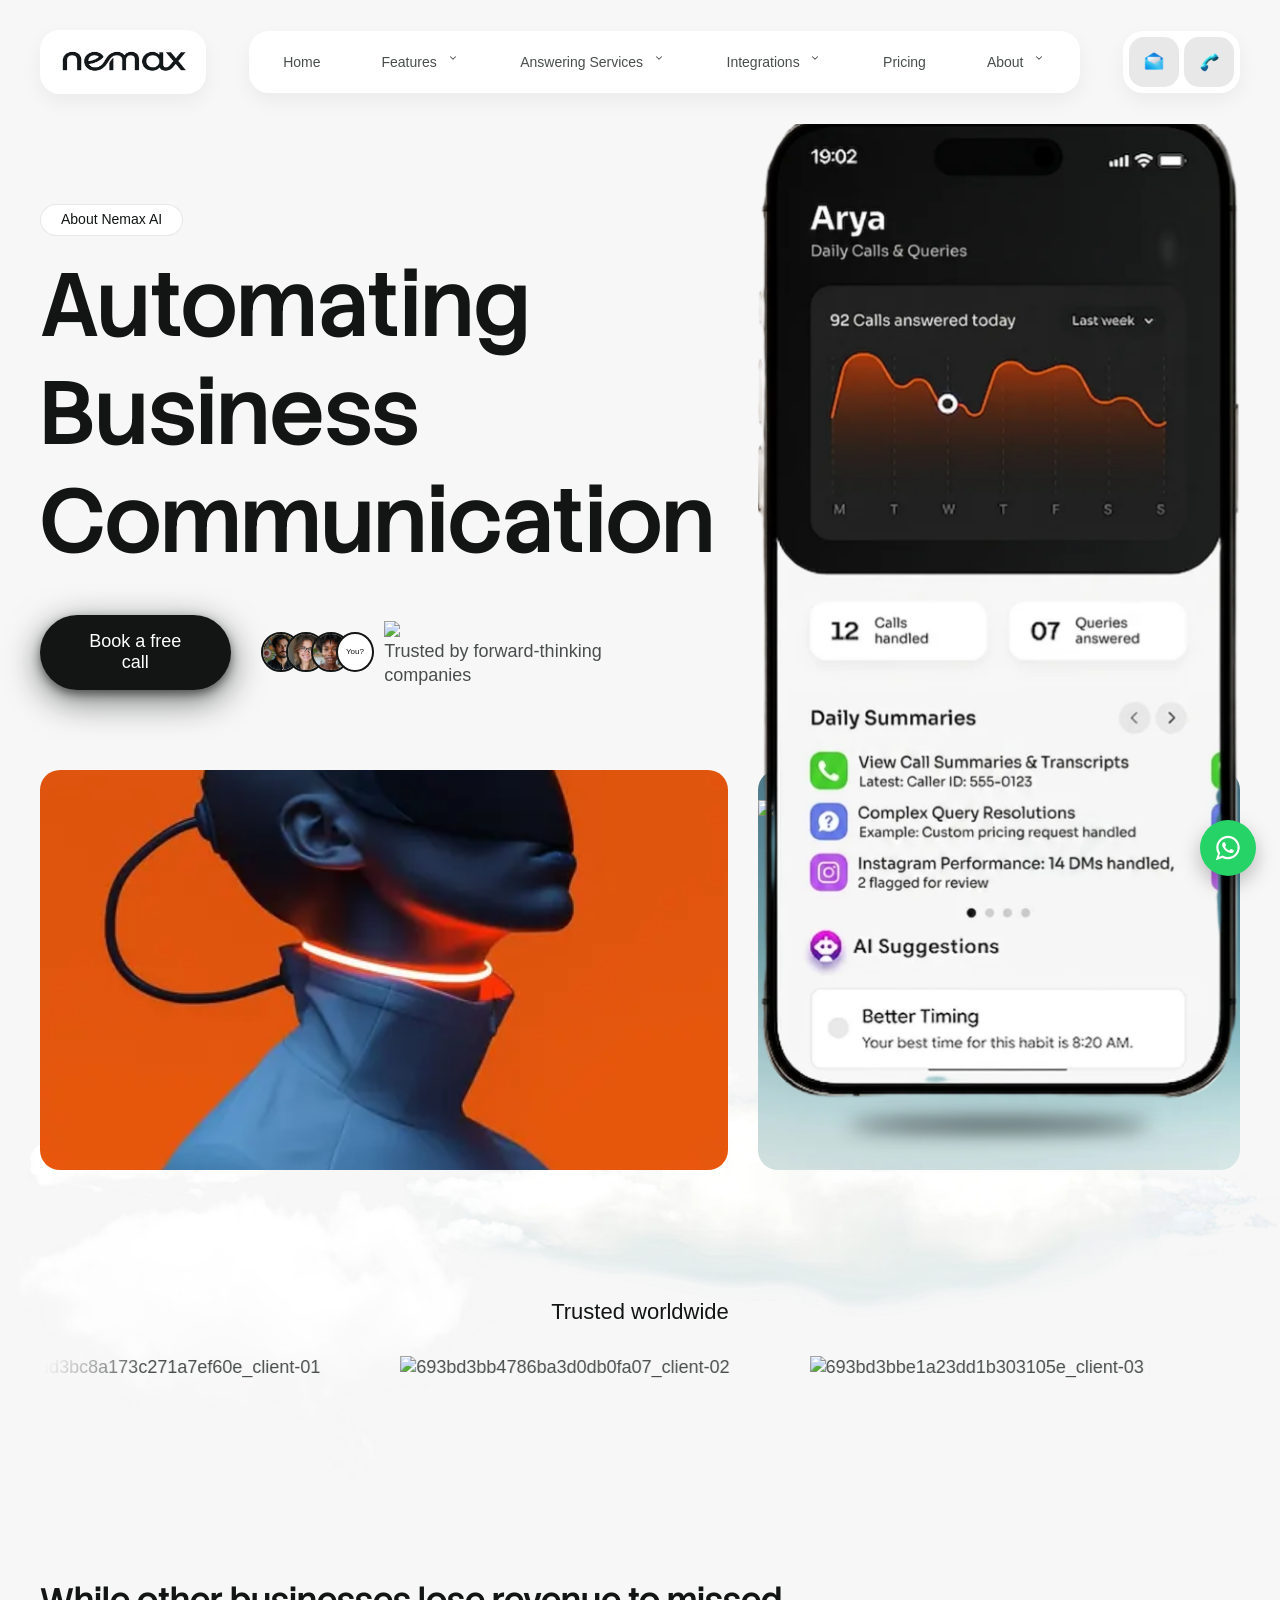
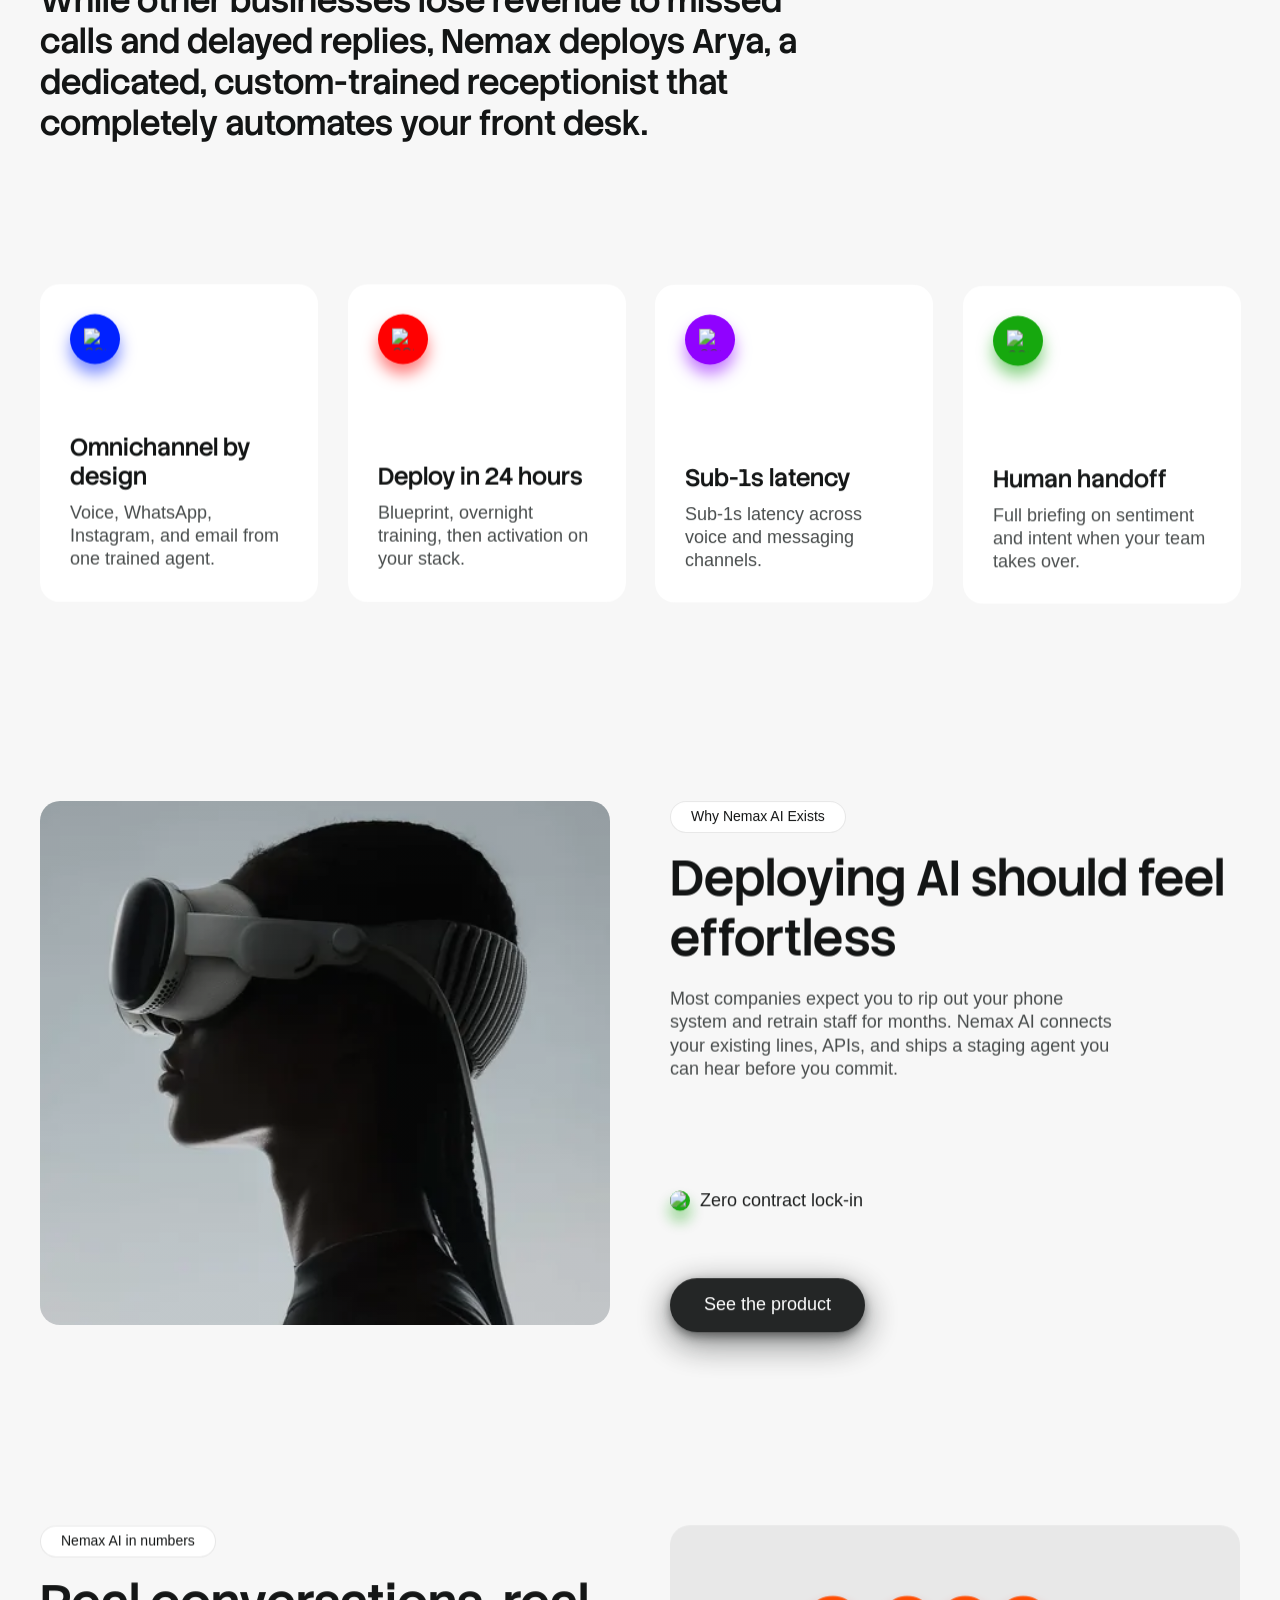
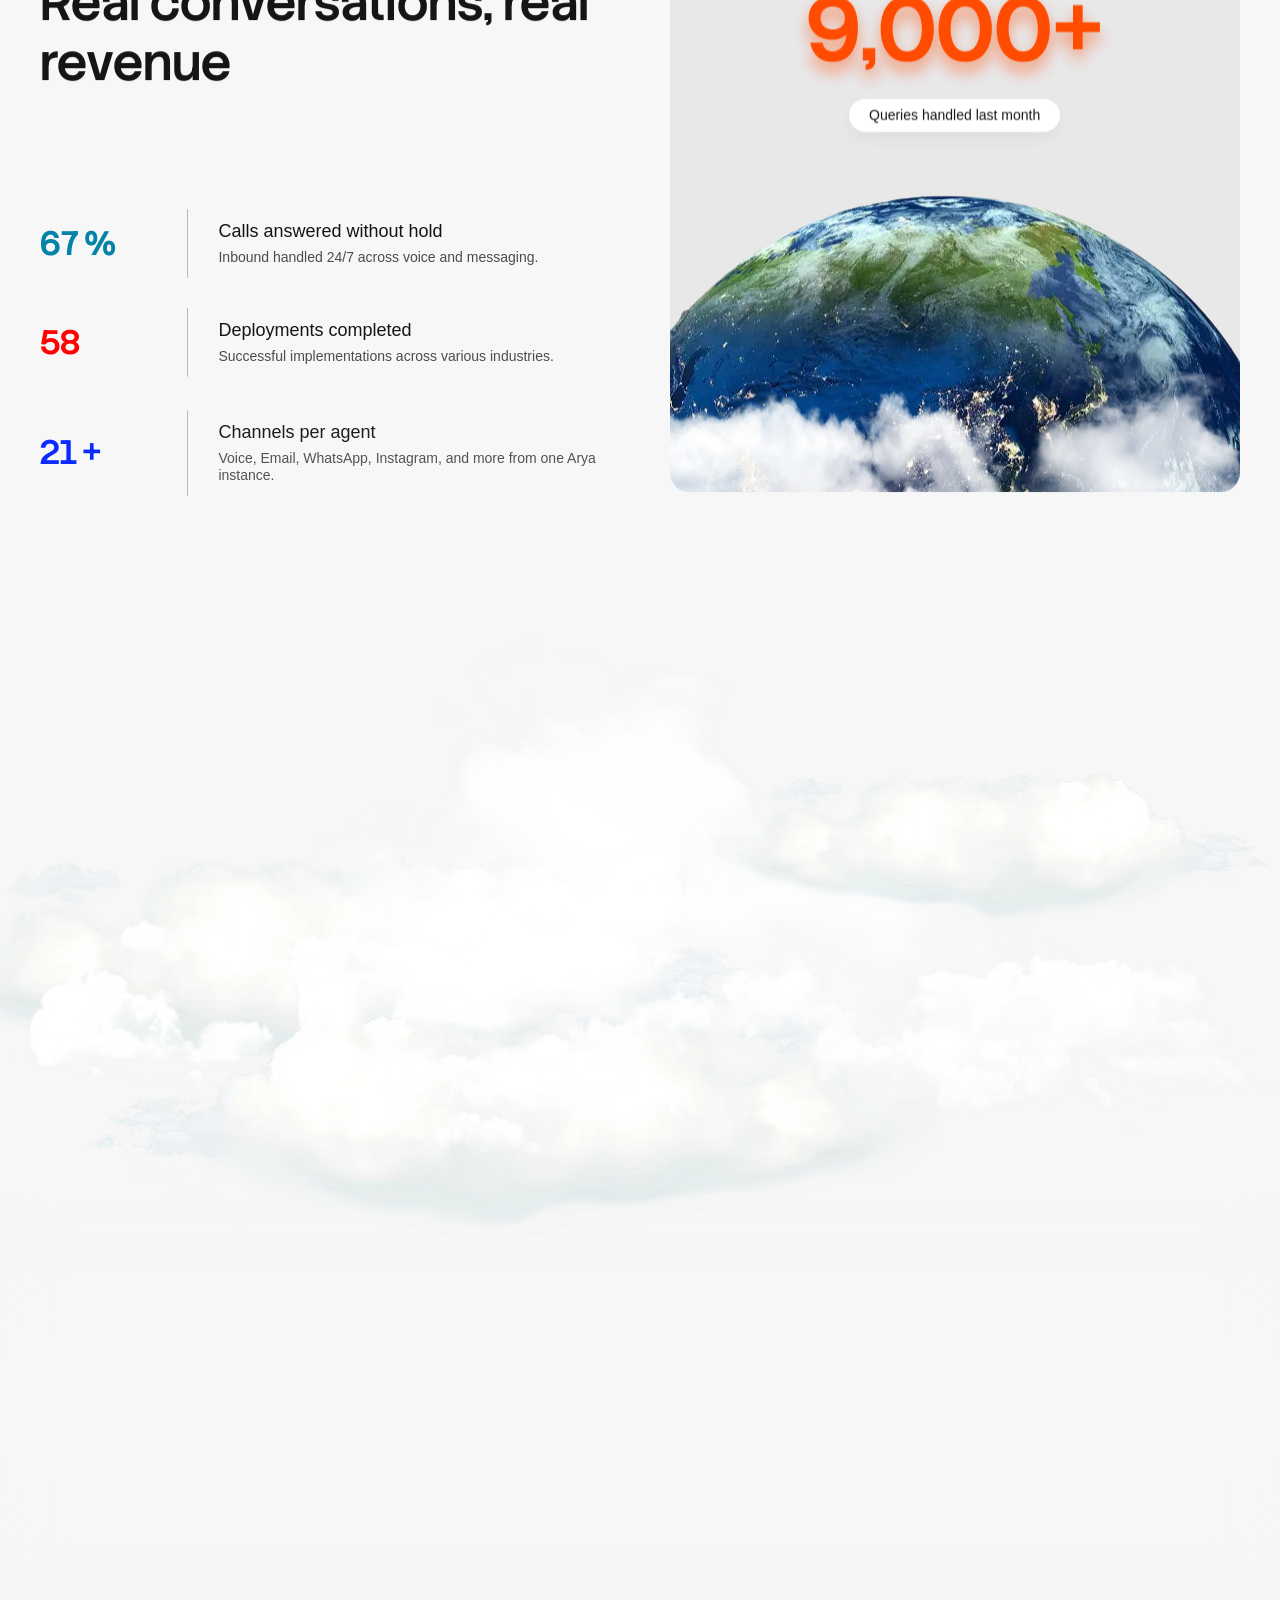
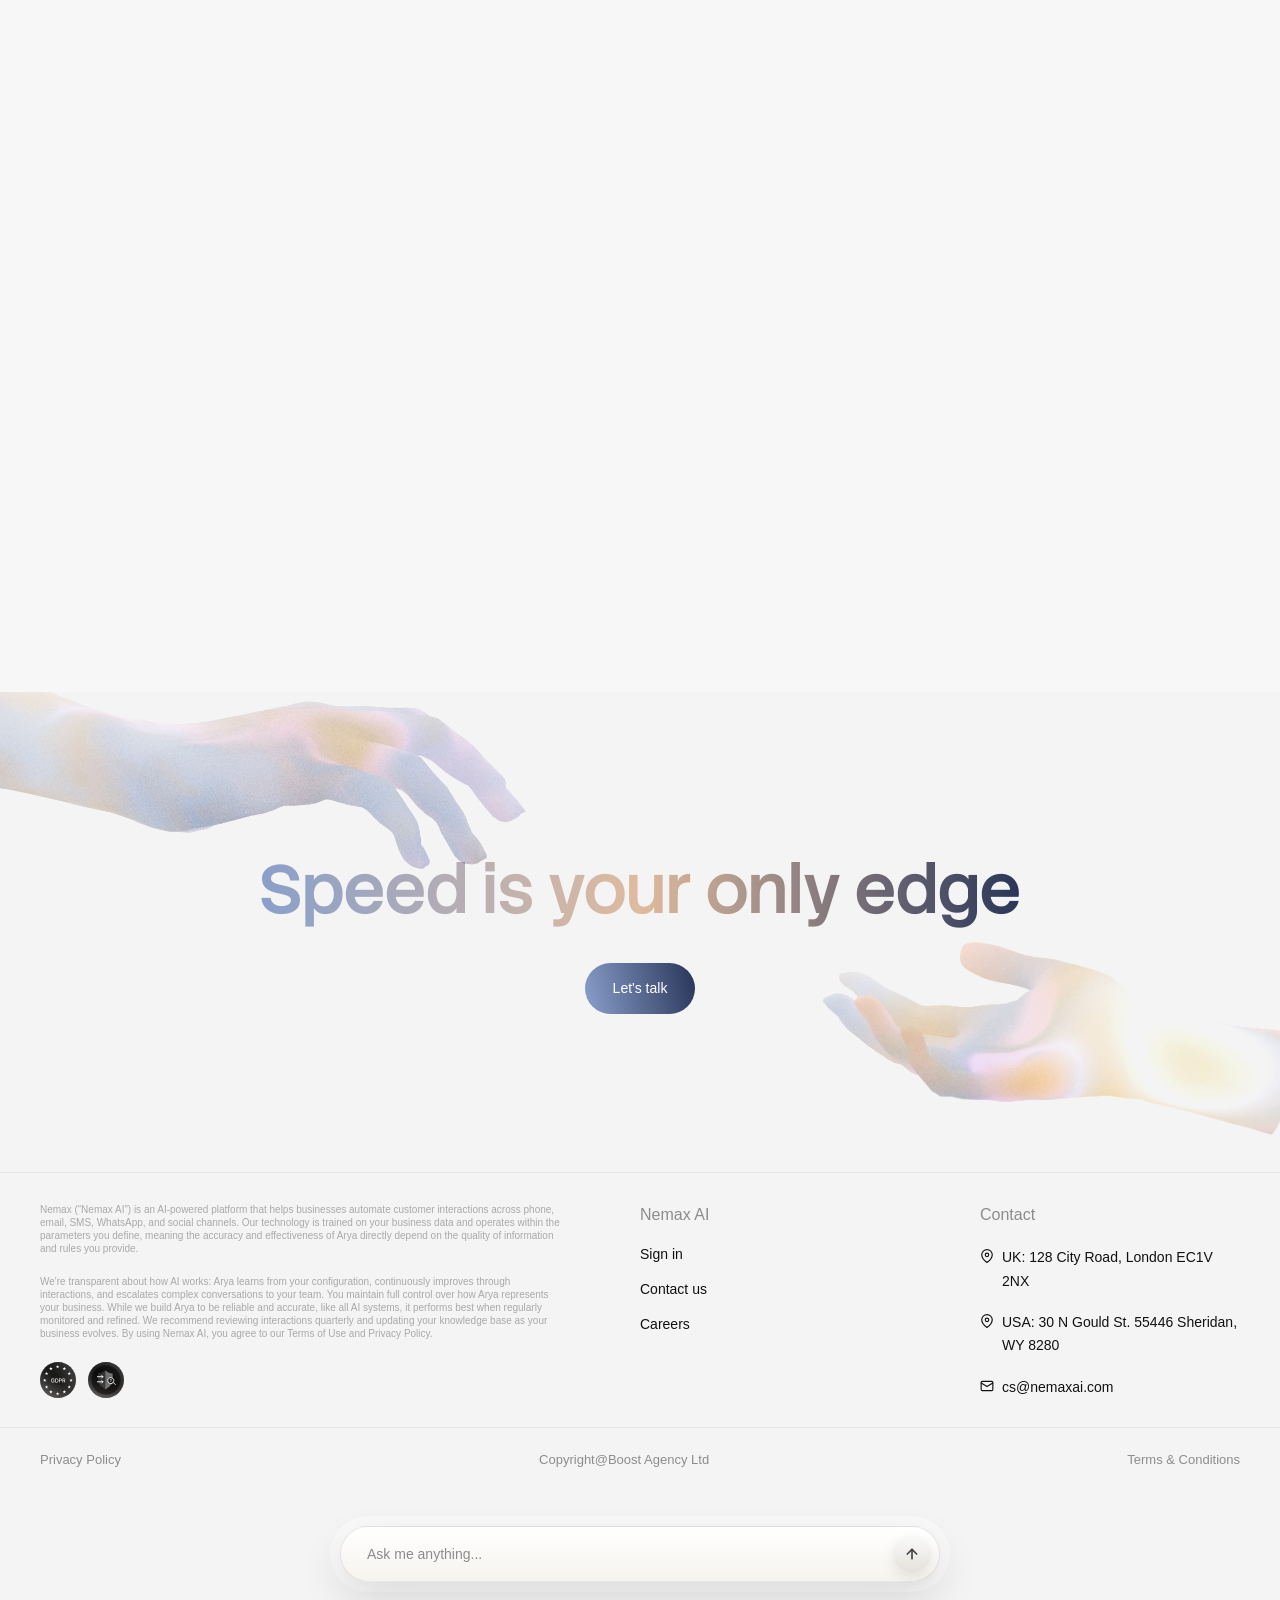
==== commit 2fd1e198: "Self-host glob image and footer compliance badges; trim comments" ====
--- a/about.html
+++ b/about.html
@@ -295,8 +295,7 @@
           <div class="split-counter-image" data-w-id="90259e5d-4844-660c-5041-01ca5723b115" style="opacity:0">
             <div class="glob-image-wrap"><img alt="693a5e464a57a6c71e4fa14a_9f0eba6df5e817fe52437c0dfb7a826a_glob-image" class="glob-image" loading="lazy"
                 sizes="(max-width: 570px) 100vw, 570px"
-                src="https://cdn.prod.website-files.com/692fd4f000a6f446ca91cb33/693a5e464a57a6c71e4fa14a_9f0eba6df5e817fe52437c0dfb7a826a_glob-image.png"
-                srcset="https://cdn.prod.website-files.com/692fd4f000a6f446ca91cb33/693a5e464a57a6c71e4fa14a_9f0eba6df5e817fe52437c0dfb7a826a_glob-image-p-500.png 500w, https://cdn.prod.website-files.com/692fd4f000a6f446ca91cb33/693a5e464a57a6c71e4fa14a_9f0eba6df5e817fe52437c0dfb7a826a_glob-image.png 570w" />
+                src="assets/693a5e464a57a6c71e4fa14a_9f0eba6df5e817fe52437c0dfb7a826a_glob-image.webp" />
             </div><img alt="693fae8f49d5eb915300061e_cloud-01" class="decoration-03" loading="lazy"
               sizes="(max-width: 749px) 100vw, 749px"
               src="assets/693fae8f49d5eb915300061e_cloud-01.webp" /><img
--- a/css/main.css
+++ b/css/main.css
@@ -1 +1,10355 @@
-.features-summary{font-size:12px;color:#636262;text-align:center;margin-top:16px}@media screen and (max-width:767px){.features-summary{padding:0 16px;font-size:12px;text-align:center}}.whatsapp-float{position:fixed;bottom:24px;right:24px;width:58px;height:58px;background-color:#25D366;border-radius:50%;display:flex;align-items:center;justify-content:center;box-shadow:0 6px 16px rgba(0,0,0,0.2);z-index:999;transition:transform 0.2s ease,box-shadow 0.2s ease}.whatsapp-float:hover{transform:scale(1.08);box-shadow:0 8px 20px rgba(0,0,0,0.28)}@media (max-width:968px){.whatsapp-float{bottom:16px;right:16px;width:52px;height:52px}}html{-webkit-text-size-adjust:100%;-ms-text-size-adjust:100%;font-family:sans-serif}body{margin:0}article,aside,details,figcaption,figure,footer,header,hgroup,main,menu,nav,section,summary{display:block}audio,canvas,progress,video{vertical-align:baseline;display:inline-block}audio:not([controls]){height:0;display:none}[hidden],template{display:none}a{background-color:#0000}a:active,a:hover{outline:0}abbr[title]{border-bottom:1px dotted}b,strong{font-weight:700}dfn{font-style:italic}h1{margin:.67em 0;font-size:2em}mark{color:#000;background:#ff0}small{font-size:80%}sub,sup{vertical-align:baseline;font-size:75%;line-height:0;position:relative}sup{top:-.5em}sub{bottom:-.25em}img{border:0}svg:not(:root){overflow:hidden}hr{box-sizing:content-box;height:0}pre{overflow:auto}code,kbd,pre,samp{font-family:monospace;font-size:1em}button,input,optgroup,select,textarea{color:inherit;font:inherit;margin:0}button{overflow:visible}button,select{text-transform:none}button,html input[type=button],input[type=reset]{-webkit-appearance:button;cursor:pointer}button[disabled],html input[disabled]{cursor:default}button::-moz-focus-inner,input::-moz-focus-inner{border:0;padding:0}input{line-height:normal}input[type=checkbox],input[type=radio]{box-sizing:border-box;padding:0}input[type=number]::-webkit-inner-spin-button,input[type=number]::-webkit-outer-spin-button{height:auto}input[type=search]{-webkit-appearance:none}input[type=search]::-webkit-search-cancel-button,input[type=search]::-webkit-search-decoration{-webkit-appearance:none}legend{border:0;padding:0}textarea{overflow:auto}optgroup{font-weight:700}table{border-collapse:collapse;border-spacing:0}td,th{padding:0}@font-face{font-family:webflow-icons;src:url([data-uri])format("truetype");font-weight:400;font-style:normal}[class^=w-icon-],[class*=\ w-icon-]{speak:none;font-variant:normal;text-transform:none;-webkit-font-smoothing:antialiased;-moz-osx-font-smoothing:grayscale;font-style:normal;font-weight:400;line-height:1;font-family:webflow-icons !important}.w-icon-slider-right:before{content:"î˜€"}.w-icon-slider-left:before{content:"î˜"}.w-icon-nav-menu:before{content:"î˜‚"}.w-icon-arrow-down:before,.w-icon-dropdown-toggle:before{content:"î˜ƒ"}.w-icon-file-upload-remove:before{content:"î¤€"}.w-icon-file-upload-icon:before{content:"î¤ƒ"}.navbar .w-icon-arrow-down:before{content:"" !important;display:inline-block;width:0;height:0;overflow:hidden}.navbar .w-icon-dropdown-toggle:before,.navbar .w-icon-nav-menu:before{content:"" !important;display:none;width:20px;height:2px;background:currentColor;box-shadow:0 6px 0 0 currentColor,0 -6px 0 0 currentColor;vertical-align:middle}.navbar .dropdown-toggle.nav-link>div:last-child{display:inline-flex;align-items:center;gap:.15rem}.navbar .dropdown-toggle.nav-link>div:last-child::after{content:""}@media screen and (max-width:991px){.navbar .dropdown-toggle.nav-link>div:last-child{display:none}.navbar .dropdown-icon{margin-right:0}}*{box-sizing:border-box}html{height:100%}body{color:#333;background-color:#fff;min-height:100%;margin:0;font-family:Arial,sans-serif;font-size:14px;line-height:20px}img{vertical-align:middle;max-width:100%;display:inline-block}html.w-mod-touch *{background-attachment:scroll !important}.w-block{display:block}.w-inline-block{max-width:100%;display:inline-block}.w-clearfix:before,.w-clearfix:after{content:" ";grid-area:1/1/2/2;display:table}.w-clearfix:after{clear:both}.w-hidden{display:none}.w-button{color:#fff;line-height:inherit;cursor:pointer;background-color:#3898ec;border:0;border-radius:0;padding:9px 15px;text-decoration:none;display:inline-block}input.w-button{-webkit-appearance:button}html[data-w-dynpage] [data-w-cloak]{color:#0000 !important}.w-code-block{margin:unset}pre.w-code-block code{all:inherit}.w-optimization{display:contents}.w-webflow-badge,.w-webflow-badge>img{box-sizing:unset;width:unset;height:unset;max-height:unset;max-width:unset;min-height:unset;min-width:unset;margin:unset;padding:unset;float:unset;clear:unset;border:unset;border-radius:unset;background:unset;background-image:unset;background-position:unset;background-size:unset;background-repeat:unset;background-origin:unset;background-clip:unset;background-attachment:unset;background-color:unset;box-shadow:unset;transform:unset;direction:unset;font-family:unset;font-weight:unset;color:unset;font-size:unset;line-height:unset;font-style:unset;font-variant:unset;text-align:unset;letter-spacing:unset;-webkit-text-decoration:unset;text-decoration:unset;text-indent:unset;text-transform:unset;list-style-type:unset;text-shadow:unset;vertical-align:unset;cursor:unset;white-space:unset;word-break:unset;word-spacing:unset;word-wrap:unset;transition:unset}.w-webflow-badge{white-space:nowrap;cursor:pointer;box-shadow:0 0 0 1px #0000001a,0 1px 3px #0000001a;visibility:visible !important;opacity:1 !important;z-index:2147483647 !important;color:#aaadb0 !important;overflow:unset !important;background-color:#fff !important;border-radius:3px !important;width:auto !important;height:auto !important;margin:0 !important;padding:6px !important;font-size:12px !important;line-height:14px !important;text-decoration:none !important;display:inline-block !important;position:fixed !important;inset:auto 12px 12px auto !important;transform:none !important}.w-webflow-badge>img{position:unset;visibility:unset !important;opacity:1 !important;vertical-align:middle !important;display:inline-block !important}h1,h2,h3,h4,h5,h6{margin-bottom:10px;font-weight:700}h1{margin-top:20px;font-size:38px;line-height:44px}h2{margin-top:20px;font-size:32px;line-height:36px}h3{margin-top:20px;font-size:24px;line-height:30px}h4{margin-top:10px;font-size:18px;line-height:24px}h5{margin-top:10px;font-size:14px;line-height:20px}h6{margin-top:10px;font-size:12px;line-height:18px}p{margin-top:0;margin-bottom:10px}blockquote{border-left:5px solid #e2e2e2;margin:0 0 10px;padding:10px 20px;font-size:18px;line-height:22px}figure{margin:0 0 10px}ul,ol{margin-top:0;margin-bottom:10px;padding-left:40px}.w-list-unstyled{padding-left:0;list-style:none}.w-embed:before,.w-embed:after{content:" ";grid-area:1/1/2/2;display:table}.w-embed:after{clear:both}.w-video{width:100%;padding:0;position:relative}.w-video iframe,.w-video object,.w-video embed{border:none;width:100%;height:100%;position:absolute;top:0;left:0}fieldset{border:0;margin:0;padding:0}button,[type=button],[type=reset]{cursor:pointer;-webkit-appearance:button;border:0}.w-form{margin:0 0 15px}.w-form-done{text-align:center;background-color:#ddd;padding:20px;display:none}.w-form-fail{background-color:#ffdede;margin-top:10px;padding:10px;display:none}label{margin-bottom:5px;font-weight:700;display:block}.w-input,.w-select{color:#333;vertical-align:middle;background-color:#fff;border:1px solid #ccc;width:100%;height:38px;margin-bottom:10px;padding:8px 12px;font-size:14px;line-height:1.42857;display:block}.w-input::placeholder,.w-select::placeholder{color:#999}.w-input:focus,.w-select:focus{border-color:#3898ec;outline:0}.w-input[disabled],.w-select[disabled],.w-input[readonly],.w-select[readonly],fieldset[disabled] .w-input,fieldset[disabled] .w-select{cursor:not-allowed}.w-input[disabled]:not(.w-input-disabled),.w-select[disabled]:not(.w-input-disabled),.w-input[readonly],.w-select[readonly],fieldset[disabled]:not(.w-input-disabled) .w-input,fieldset[disabled]:not(.w-input-disabled) .w-select{background-color:#eee}textarea.w-input,textarea.w-select{height:auto}.w-select{background-color:#f3f3f3}.w-select[multiple]{height:auto}.w-form-label{cursor:pointer;margin-bottom:0;font-weight:400;display:inline-block}.w-radio{margin-bottom:5px;padding-left:20px;display:block}.w-radio:before,.w-radio:after{content:" ";grid-area:1/1/2/2;display:table}.w-radio:after{clear:both}.w-radio-input{float:left;margin:3px 0 0 -20px;line-height:normal}.w-file-upload{margin-bottom:10px;display:block}.w-file-upload-input{opacity:0;z-index:-100;width:.1px;height:.1px;position:absolute;overflow:hidden}.w-file-upload-default,.w-file-upload-uploading,.w-file-upload-success{color:#333;display:inline-block}.w-file-upload-error{margin-top:10px;display:block}.w-file-upload-default.w-hidden,.w-file-upload-uploading.w-hidden,.w-file-upload-error.w-hidden,.w-file-upload-success.w-hidden{display:none}.w-file-upload-uploading-btn{cursor:pointer;background-color:#fafafa;border:1px solid #ccc;margin:0;padding:8px 12px;font-size:14px;font-weight:400;display:flex}.w-file-upload-file{background-color:#fafafa;border:1px solid #ccc;flex-grow:1;justify-content:space-between;margin:0;padding:8px 9px 8px 11px;display:flex}.w-file-upload-file-name{font-size:14px;font-weight:400;display:block}.w-file-remove-link{cursor:pointer;width:auto;height:auto;margin-top:3px;margin-left:10px;padding:3px;display:block}.w-icon-file-upload-remove{margin:auto;font-size:10px}.w-file-upload-error-msg{color:#ea384c;padding:2px 0;display:inline-block}.w-file-upload-info{padding:0 12px;line-height:38px;display:inline-block}.w-file-upload-label{cursor:pointer;background-color:#fafafa;border:1px solid #ccc;margin:0;padding:8px 12px;font-size:14px;font-weight:400;display:inline-block}.w-icon-file-upload-icon,.w-icon-file-upload-uploading{width:20px;margin-right:8px;display:inline-block}.w-icon-file-upload-uploading{height:20px}.w-container{max-width:940px;margin-left:auto;margin-right:auto}.w-container:before,.w-container:after{content:" ";grid-area:1/1/2/2;display:table}.w-container:after{clear:both}.w-container .w-row{margin-left:-10px;margin-right:-10px}.w-row:before,.w-row:after{content:" ";grid-area:1/1/2/2;display:table}.w-row:after{clear:both}.w-row .w-row{margin-left:0;margin-right:0}.w-col{float:left;width:100%;min-height:1px;padding-left:10px;padding-right:10px;position:relative}.w-col .w-col{padding-left:0;padding-right:0}.w-col-1{width:8.33333%}.w-col-2{width:16.6667%}.w-col-3{width:25%}.w-col-4{width:33.3333%}.w-col-5{width:41.6667%}.w-col-6{width:50%}.w-col-7{width:58.3333%}.w-col-8{width:66.6667%}.w-col-9{width:75%}.w-col-10{width:83.3333%}.w-col-11{width:91.6667%}.w-col-12{width:100%}.w-hidden-main{display:none !important}@media screen and (max-width:991px){.w-container{max-width:728px}.w-hidden-main{display:inherit !important}.w-hidden-medium{display:none !important}.w-col-medium-1{width:8.33333%}.w-col-medium-2{width:16.6667%}.w-col-medium-3{width:25%}.w-col-medium-4{width:33.3333%}.w-col-medium-5{width:41.6667%}.w-col-medium-6{width:50%}.w-col-medium-7{width:58.3333%}.w-col-medium-8{width:66.6667%}.w-col-medium-9{width:75%}.w-col-medium-10{width:83.3333%}.w-col-medium-11{width:91.6667%}.w-col-medium-12{width:100%}.w-col-stack{width:100%;left:auto;right:auto}}@media screen and (max-width:767px){.w-hidden-main,.w-hidden-medium{display:inherit !important}.w-hidden-small{display:none !important}.w-row,.w-container .w-row{margin-left:0;margin-right:0}.w-col{width:100%;left:auto;right:auto}.w-col-small-1{width:8.33333%}.w-col-small-2{width:16.6667%}.w-col-small-3{width:25%}.w-col-small-4{width:33.3333%}.w-col-small-5{width:41.6667%}.w-col-small-6{width:50%}.w-col-small-7{width:58.3333%}.w-col-small-8{width:66.6667%}.w-col-small-9{width:75%}.w-col-small-10{width:83.3333%}.w-col-small-11{width:91.6667%}.w-col-small-12{width:100%}}@media screen and (max-width:479px){.w-container{max-width:none}.w-hidden-main,.w-hidden-medium,.w-hidden-small{display:inherit !important}.w-hidden-tiny{display:none !important}.w-col{width:100%}.w-col-tiny-1{width:8.33333%}.w-col-tiny-2{width:16.6667%}.w-col-tiny-3{width:25%}.w-col-tiny-4{width:33.3333%}.w-col-tiny-5{width:41.6667%}.w-col-tiny-6{width:50%}.w-col-tiny-7{width:58.3333%}.w-col-tiny-8{width:66.6667%}.w-col-tiny-9{width:75%}.w-col-tiny-10{width:83.3333%}.w-col-tiny-11{width:91.6667%}.w-col-tiny-12{width:100%}}.w-widget{position:relative}.w-widget-map{width:100%;height:400px}.w-widget-map label{width:auto;display:inline}.w-widget-map img{max-width:inherit}.w-widget-map .gm-style-iw{text-align:center}.w-widget-map .gm-style-iw>button{display:none !important}.w-widget-twitter{overflow:hidden}.w-widget-twitter-count-shim{vertical-align:top;text-align:center;background:#fff;border:1px solid #758696;border-radius:3px;width:28px;height:20px;display:inline-block;position:relative}.w-widget-twitter-count-shim *{pointer-events:none;-webkit-user-select:none;user-select:none}.w-widget-twitter-count-shim .w-widget-twitter-count-inner{text-align:center;color:#999;font-family:serif;font-size:15px;line-height:12px;position:relative}.w-widget-twitter-count-shim .w-widget-twitter-count-clear{display:block;position:relative}.w-widget-twitter-count-shim.w--large{width:36px;height:28px}.w-widget-twitter-count-shim.w--large .w-widget-twitter-count-inner{font-size:18px;line-height:18px}.w-widget-twitter-count-shim:not(.w--vertical){margin-left:5px;margin-right:8px}.w-widget-twitter-count-shim:not(.w--vertical).w--large{margin-left:6px}.w-widget-twitter-count-shim:not(.w--vertical):before,.w-widget-twitter-count-shim:not(.w--vertical):after{content:" ";pointer-events:none;border:solid #0000;width:0;height:0;position:absolute;top:50%;left:0}.w-widget-twitter-count-shim:not(.w--vertical):before{border-width:4px;border-color:#75869600 #5d6c7b #75869600 #75869600;margin-top:-4px;margin-left:-9px}.w-widget-twitter-count-shim:not(.w--vertical).w--large:before{border-width:5px;margin-top:-5px;margin-left:-10px}.w-widget-twitter-count-shim:not(.w--vertical):after{border-width:4px;border-color:#fff0 #fff #fff0 #fff0;margin-top:-4px;margin-left:-8px}.w-widget-twitter-count-shim:not(.w--vertical).w--large:after{border-width:5px;margin-top:-5px;margin-left:-9px}.w-widget-twitter-count-shim.w--vertical{width:61px;height:33px;margin-bottom:8px}.w-widget-twitter-count-shim.w--vertical:before,.w-widget-twitter-count-shim.w--vertical:after{content:" ";pointer-events:none;border:solid #0000;width:0;height:0;position:absolute;top:100%;left:50%}.w-widget-twitter-count-shim.w--vertical:before{border-width:5px;border-color:#5d6c7b #75869600 #75869600;margin-left:-5px}.w-widget-twitter-count-shim.w--vertical:after{border-width:4px;border-color:#fff #fff0 #fff0;margin-left:-4px}.w-widget-twitter-count-shim.w--vertical .w-widget-twitter-count-inner{font-size:18px;line-height:22px}.w-widget-twitter-count-shim.w--vertical.w--large{width:76px}.w-background-video{color:#fff;height:500px;position:relative;overflow:hidden}.w-background-video>video{object-fit:cover;z-index:-100;background-position:50%;background-size:cover;width:100%;height:100%;margin:auto;position:absolute;inset:-100%}.w-background-video>video::-webkit-media-controls-start-playback-button{-webkit-appearance:none;display:none !important}.w-background-video--control{background-color:#0000;padding:0;position:absolute;bottom:1em;right:1em}.w-background-video--control>[hidden]{display:none !important}.w-slider{text-align:center;clear:both;-webkit-tap-highlight-color:#0000;tap-highlight-color:#0000;background:#ddd;height:300px;position:relative}.w-slider-mask{z-index:1;white-space:nowrap;height:100%;display:block;position:relative;left:0;right:0;overflow:hidden}.w-slide{vertical-align:top;white-space:normal;text-align:left;width:100%;height:100%;display:inline-block;position:relative}.w-slider-nav{z-index:2;text-align:center;-webkit-tap-highlight-color:#0000;tap-highlight-color:#0000;height:40px;margin:auto;padding-top:10px;position:absolute;inset:auto 0 0}.w-slider-nav.w-round>div{border-radius:100%}.w-slider-nav.w-num>div{font-size:inherit;line-height:inherit;width:auto;height:auto;padding:.2em .5em}.w-slider-nav.w-shadow>div{box-shadow:0 0 3px #3336}.w-slider-nav-invert{color:#fff}.w-slider-nav-invert>div{background-color:#2226}.w-slider-nav-invert>div.w-active{background-color:#222}.w-slider-dot{cursor:pointer;background-color:#fff6;width:1em;height:1em;margin:0 3px .5em;transition:background-color .1s,color .1s;display:inline-block;position:relative}.w-slider-dot.w-active{background-color:#fff}.w-slider-dot:focus{outline:none;box-shadow:0 0 0 2px #fff}.w-slider-dot:focus.w-active{box-shadow:none}.w-slider-arrow-left,.w-slider-arrow-right{cursor:pointer;color:#fff;-webkit-tap-highlight-color:#0000;tap-highlight-color:#0000;-webkit-user-select:none;user-select:none;width:80px;margin:auto;font-size:40px;position:absolute;inset:0;overflow:hidden}.w-slider-arrow-left [class^=w-icon-],.w-slider-arrow-right [class^=w-icon-],.w-slider-arrow-left [class*=\ w-icon-],.w-slider-arrow-right [class*=\ w-icon-]{position:absolute}.w-slider-arrow-left:focus,.w-slider-arrow-right:focus{outline:0}.w-slider-arrow-left{z-index:3;right:auto}.w-slider-arrow-right{z-index:4;left:auto}.w-icon-slider-left,.w-icon-slider-right{width:1em;height:1em;margin:auto;inset:0}.w-slider-aria-label{clip:rect(0 0 0 0);border:0;width:1px;height:1px;margin:-1px;padding:0;position:absolute;overflow:hidden}.w-slider-force-show{display:block !important}.w-dropdown{text-align:left;z-index:900;margin-left:auto;margin-right:auto;display:inline-block;position:relative}.w-dropdown-btn,.w-dropdown-toggle,.w-dropdown-link{vertical-align:top;color:#222;text-align:left;white-space:nowrap;margin-left:auto;margin-right:auto;padding:20px;text-decoration:none;position:relative}.w-dropdown-toggle{-webkit-user-select:none;user-select:none;cursor:pointer;padding-right:40px;display:inline-block}.w-dropdown-toggle:focus{outline:0}.w-icon-dropdown-toggle{width:1em;height:1em;margin:auto 20px auto auto;position:absolute;top:0;bottom:0;right:0}.w-dropdown-list{background:#ddd;min-width:100%;display:none;position:absolute}.w-dropdown-list.w--open{display:block}.w-dropdown-link{color:#222;padding:10px 20px;display:block}.w-dropdown-link.w--current{color:#0082f3}.w-dropdown-link:focus{outline:0}@media screen and (max-width:767px){.w-nav-brand{padding-left:10px}}.w-lightbox-backdrop{cursor:auto;letter-spacing:normal;text-indent:0;text-shadow:none;text-transform:none;visibility:visible;white-space:normal;word-break:normal;word-spacing:normal;word-wrap:normal;color:#fff;text-align:center;z-index:2000;opacity:0;-webkit-user-select:none;-moz-user-select:none;-webkit-tap-highlight-color:transparent;background:#000000e6;outline:0;font-family:Helvetica Neue,Helvetica,Ubuntu,Segoe UI,Verdana,sans-serif;font-size:17px;font-style:normal;font-weight:300;line-height:1.2;list-style:disc;position:fixed;inset:0;-webkit-transform:translate(0)}.w-lightbox-backdrop,.w-lightbox-container{-webkit-overflow-scrolling:touch;height:100%;overflow:auto}.w-lightbox-content{height:100vh;position:relative;overflow:hidden}.w-lightbox-view{opacity:0;width:100vw;height:100vh;position:absolute}.w-lightbox-view:before{content:"";height:100vh}.w-lightbox-group,.w-lightbox-group .w-lightbox-view,.w-lightbox-group .w-lightbox-view:before{height:86vh}.w-lightbox-frame,.w-lightbox-view:before{vertical-align:middle;display:inline-block}.w-lightbox-figure{margin:0;position:relative}.w-lightbox-group .w-lightbox-figure{cursor:pointer}.w-lightbox-img{width:auto;max-width:none;height:auto}.w-lightbox-image{float:none;max-width:100vw;max-height:100vh;display:block}.w-lightbox-group .w-lightbox-image{max-height:86vh}.w-lightbox-caption{text-align:left;text-overflow:ellipsis;white-space:nowrap;background:#0006;padding:.5em 1em;position:absolute;bottom:0;left:0;right:0;overflow:hidden}.w-lightbox-embed{width:100%;height:100%;position:absolute;inset:0}.w-lightbox-control{cursor:pointer;background-position:50%;background-repeat:no-repeat;background-size:24px;width:4em;transition:all .3s;position:absolute;top:0}.w-lightbox-left{background-image:url([data-uri]);display:none;bottom:0;left:0}.w-lightbox-right{background-image:url([data-uri]);display:none;bottom:0;right:0}.w-lightbox-close{background-image:url([data-uri]);background-size:18px;height:2.6em;right:0}.w-lightbox-strip{white-space:nowrap;padding:0 1vh;line-height:0;position:absolute;bottom:0;left:0;right:0;overflow:auto hidden}.w-lightbox-item{box-sizing:content-box;cursor:pointer;width:10vh;padding:2vh 1vh;display:inline-block;-webkit-transform:translate(0,0)}.w-lightbox-active{opacity:.3}.w-lightbox-thumbnail{background:#222;height:10vh;position:relative;overflow:hidden}.w-lightbox-thumbnail-image{position:absolute;top:0;left:0}.w-lightbox-thumbnail .w-lightbox-tall{width:100%;top:50%;transform:translateY(-50%)}.w-lightbox-thumbnail .w-lightbox-wide{height:100%;left:50%;transform:translate(-50%)}.w-lightbox-spinner{box-sizing:border-box;border:5px solid #0006;border-radius:50%;width:40px;height:40px;margin-top:-20px;margin-left:-20px;animation:.8s linear infinite spin;position:absolute;top:50%;left:50%}.w-lightbox-spinner:after{content:"";border:3px solid #0000;border-bottom-color:#fff;border-radius:50%;position:absolute;inset:-4px}.w-lightbox-hide{display:none}.w-lightbox-noscroll{overflow:hidden}@media (min-width:768px){.w-lightbox-content{height:96vh;margin-top:2vh}.w-lightbox-view,.w-lightbox-view:before{height:96vh}.w-lightbox-group,.w-lightbox-group .w-lightbox-view,.w-lightbox-group .w-lightbox-view:before{height:84vh}.w-lightbox-image{max-width:96vw;max-height:96vh}.w-lightbox-group .w-lightbox-image{max-width:82.3vw;max-height:84vh}.w-lightbox-left,.w-lightbox-right{opacity:.5;display:block}.w-lightbox-close{opacity:.8}.w-lightbox-control:hover{opacity:1}}.w-lightbox-inactive,.w-lightbox-inactive:hover{opacity:0}.w-richtext:before,.w-richtext:after{content:" ";grid-area:1/1/2/2;display:table}.w-richtext:after{clear:both}.w-richtext[contenteditable=true]:before,.w-richtext[contenteditable=true]:after{white-space:initial}.w-richtext ol,.w-richtext ul{overflow:hidden}.w-richtext .w-richtext-figure-selected.w-richtext-figure-type-video div:after,.w-richtext .w-richtext-figure-selected[data-rt-type=video] div:after,.w-richtext .w-richtext-figure-selected.w-richtext-figure-type-image div,.w-richtext .w-richtext-figure-selected[data-rt-type=image] div{outline:2px solid #2895f7}.w-richtext figure.w-richtext-figure-type-video>div:after,.w-richtext figure[data-rt-type=video]>div:after{content:"";display:none;position:absolute;inset:0}.w-richtext figure{max-width:60%;position:relative}.w-richtext figure>div:before{cursor:default !important}.w-richtext figure img{width:100%}.w-richtext figure figcaption.w-richtext-figcaption-placeholder{opacity:.6}.w-richtext figure div{color:#0000;font-size:0}.w-richtext figure.w-richtext-figure-type-image,.w-richtext figure[data-rt-type=image]{display:table}.w-richtext figure.w-richtext-figure-type-image>div,.w-richtext figure[data-rt-type=image]>div{display:inline-block}.w-richtext figure.w-richtext-figure-type-image>figcaption,.w-richtext figure[data-rt-type=image]>figcaption{caption-side:bottom;display:table-caption}.w-richtext figure.w-richtext-figure-type-video,.w-richtext figure[data-rt-type=video]{width:60%;height:0}.w-richtext figure.w-richtext-figure-type-video iframe,.w-richtext figure[data-rt-type=video] iframe{width:100%;height:100%;position:absolute;top:0;left:0}.w-richtext figure.w-richtext-figure-type-video>div,.w-richtext figure[data-rt-type=video]>div{width:100%}.w-richtext figure.w-richtext-align-center{clear:both;margin-left:auto;margin-right:auto}.w-richtext figure.w-richtext-align-center.w-richtext-figure-type-image>div,.w-richtext figure.w-richtext-align-center[data-rt-type=image]>div{max-width:100%}.w-richtext figure.w-richtext-align-normal{clear:both}.w-richtext figure.w-richtext-align-fullwidth{text-align:center;clear:both;width:100%;max-width:100%;margin-left:auto;margin-right:auto;display:block}.w-richtext figure.w-richtext-align-fullwidth>div{padding-bottom:inherit;display:inline-block}.w-richtext figure.w-richtext-align-fullwidth>figcaption{display:block}.w-richtext figure.w-richtext-align-floatleft{float:left;clear:none;margin-right:15px}.w-richtext figure.w-richtext-align-floatright{float:right;clear:none;margin-left:15px}.w-nav{z-index:1000;background:#ddd;position:relative}.w-nav:before,.w-nav:after{content:" ";grid-area:1/1/2/2;display:table}.w-nav:after{clear:both}.w-nav-brand{float:left;color:#333;text-decoration:none;position:relative}.w-nav-link{vertical-align:top;color:#222;text-align:left;margin-left:auto;margin-right:auto;padding:20px;text-decoration:none;display:inline-block;position:relative}.w-nav-link.w--current{color:#0082f3}.w-nav-menu{float:right;position:relative}[data-nav-menu-open]{text-align:center;background:#c8c8c8;min-width:200px;position:absolute;top:100%;left:0;right:0;overflow:visible;display:block !important}.w--nav-link-open{display:block;position:relative}.w-nav-overlay{width:100%;display:none;position:absolute;top:100%;left:0;right:0;overflow:hidden}.w-nav-overlay [data-nav-menu-open]{top:0}.w-nav[data-animation=over-left] .w-nav-overlay{width:auto}.w-nav[data-animation=over-left] .w-nav-overlay,.w-nav[data-animation=over-left] [data-nav-menu-open]{z-index:1;top:0;right:auto}.w-nav[data-animation=over-right] .w-nav-overlay{width:auto}.w-nav[data-animation=over-right] .w-nav-overlay,.w-nav[data-animation=over-right] [data-nav-menu-open]{z-index:1;top:0;left:auto}.w-nav-button{float:right;cursor:pointer;-webkit-tap-highlight-color:#0000;tap-highlight-color:#0000;-webkit-user-select:none;user-select:none;padding:18px;font-size:24px;display:none;position:relative}.w-nav-button:focus{outline:0}.w-nav-button.w--open{color:#fff;background-color:#c8c8c8}.w-nav[data-collapse=all] .w-nav-menu{display:none}.w-nav[data-collapse=all] .w-nav-button,.w--nav-dropdown-open,.w--nav-dropdown-toggle-open{display:block}.w--nav-dropdown-list-open{position:static}@media screen and (max-width:991px){.w-nav[data-collapse=medium] .w-nav-menu{display:none}.w-nav[data-collapse=medium] .w-nav-button{display:block}}@media screen and (max-width:767px){.w-nav[data-collapse=small] .w-nav-menu{display:none}.w-nav[data-collapse=small] .w-nav-button{display:block}.w-nav-brand{padding-left:10px}}@media screen and (max-width:479px){.w-nav[data-collapse=tiny] .w-nav-menu{display:none}.w-nav[data-collapse=tiny] .w-nav-button{display:block}}.w-tabs{position:relative}.w-tabs:before,.w-tabs:after{content:" ";grid-area:1/1/2/2;display:table}.w-tabs:after{clear:both}.w-tab-menu{position:relative}.w-tab-link{vertical-align:top;text-align:left;cursor:pointer;color:#222;background-color:#ddd;padding:9px 30px;text-decoration:none;display:inline-block;position:relative}.w-tab-link.w--current{background-color:#c8c8c8}.w-tab-link:focus{outline:0}.w-tab-content{display:block;position:relative;overflow:hidden}.w-tab-pane{display:none;position:relative}.w--tab-active{display:block}@media screen and (max-width:479px){.w-tab-link{display:block}}.w-ix-emptyfix:after{content:""}@keyframes spin{0%{transform:rotate(0)}to{transform:rotate(360deg)}}.w-dyn-empty{background-color:#ddd;padding:10px}.w-dyn-hide,.w-dyn-bind-empty,.w-condition-invisible{display:none !important}.wf-layout-layout{display:grid}:root{--_color---body-bg:var(--color--gray-4);--_typography---font-family--body:"Google Sans Flex",Arial,sans-serif;--_color---body-text:var(--color--gray-1);--_typography---body--body-md:1.125rem;--_typography---body--line-height:1.3em;--_typography---body--font-weight:500;--_typography---font-family--heading:"Stack Sans Headline",sans-serif;--_color---heading:var(--color--black);--_typography---h1--h1:5.625rem;--_typography---h1--line-height:1.2em;--_typography---h1--font-weight-500:500;--_typography---h2--h2:4.25rem;--_typography---h2--line-height:1.2em;--_typography---h2--font-weight-500:500;--_typography---h3--h3:3.125rem;--_typography---h3--line-height:1.2em;--_typography---h3--font-weight-500:500;--_typography---h4--h4:2.5rem;--_typography---h4--line-height:1.2em;--_typography---h4--font-weight-500:500;--_typography---h5--h5:2.125rem;--_typography---h5--line-height:1.2em;--_typography---h5--font-weight-500:500;--_typography---h6--h6:1.5rem;--_typography---h6--line-height:1.2em;--_typography---h6--font-weight-500:500;--border-radius--sm:.625rem;--color--primary-8:#0283a7;--color--white:white;--_layout---container--container-max-width:1260px;--_layout---container--container-gutter:1.875rem;--color--gray-3:#e8e8e8;--color--black:#131515;--_typography---body--body-sm:1rem;--color--black-50:#13151580;--border-radius--form-input:6.25rem;--border-radius--lg:6.25rem;--_layout---container--inner-container-max-width:800px;--_layout---container--inner-container-gutter:1.875rem;--color--gray-3-30:#e8e8e84d;--color--gray-7\<deleted\|variable-a4e71267-2f22-1ae2-e737-032f0caf700b\>:#fffffe;--color--primary-1:#ff4c00;--_typography---body--body-lg:1.25rem;--color--gray-4:#f7f7f7;--_typography---body--body-xs:.875rem;--_layout---container--container-medium-max-width:1160px;--_layout---container--container-medium-gutter:1.875rem;--gap--gap-4:15px;--gap--gap-9:50px;--gap--gap-7:30px;--gap--gap-3:10px;--_layout---container--container-small-max-width:950px;--_layout---container--container-small-gutter:1.875rem;--border-radius--xs:.9375rem;--border-radius--xxs:.313rem;--color--black-10:#1315151a;--gap--gap-0:0px;--color--transparent:#0000;--color--gray-1:#494d4d;--_layout---spacing--section-spacing:12.5rem;--_layout---spacing--section-spacing-top:12.5rem;--_layout---spacing--section-spacing-bottom:12.5rem;--color--gray-2:#b8b8b8;--_typography---heading-lg:10rem;--_typography---heading-md:7.5rem;--color--primary-2:#12a70a;--color--primary-3:#02f;--color--primary-4:#ff00a1;--color--primary-5:#0059ff;--color--primary-6:#9000ff;--color--primary-7:red;--border-radius--button:6.25rem;--border-radius--md:1.25rem;--gap--gap-5:20px;--gap--gap-15:130px;--gap--gap-8:40px;--color--white-20:#fff3;--color--white-10:#ffffff1a;--gap--gap-2:8px;--_typography---heading-sm:3rem;--gap--gap-14:100px;--gap--gap-1:5px;--gap--gap-6:25px;--gap--gap-16:340px;--_typography---body--body-xxs:.75rem;--gap--gap-11:70px;--gap--gap-12:80px;--color--primary-2-50:#12a70a80;--gap--gap-10:60px;--color--white-5:#ffffff0d;--_typography---body--body-xl:1.375rem;--color--primary-1-70:#ff4c00b3;--color--white-50:#ffffff80;--_color---border-color:var(--color--gray-2);--gap--gap-13:90px}.w-layout-grid{grid-row-gap:16px;grid-column-gap:16px;grid-template-rows:auto auto;grid-template-columns:1fr 1fr;grid-auto-columns:1fr;display:grid}.w-form-formradioinput--inputType-custom{border:1px solid #ccc;border-radius:50%;width:12px;height:12px}.w-form-formradioinput--inputType-custom.w--redirected-focus{box-shadow:0 0 3px 1px #3898ec}.w-form-formradioinput--inputType-custom.w--redirected-checked{border-width:4px;border-color:#3898ec}.w-checkbox{margin-bottom:5px;padding-left:20px;display:block}.w-checkbox:before{content:" ";grid-area:1/1/2/2;display:table}.w-checkbox:after{content:" ";clear:both;grid-area:1/1/2/2;display:table}.w-checkbox-input{float:left;margin:4px 0 0 -20px;line-height:normal}.w-checkbox-input--inputType-custom{border:1px solid #ccc;border-radius:2px;width:12px;height:12px}.w-checkbox-input--inputType-custom.w--redirected-checked{background-color:#3898ec;background-image:url(https://d3e54v103j8qbb.cloudfront.net/static/custom-checkbox-checkmark.589d534424.svg);background-position:50%;background-repeat:no-repeat;background-size:cover;border-color:#3898ec}.w-checkbox-input--inputType-custom.w--redirected-focus{box-shadow:0 0 3px 1px #3898ec}body{background-color:var(--_color---body-bg);font-family:var(--_typography---font-family--body);color:var(--_color---body-text);font-size:var(--_typography---body--body-md);line-height:var(--_typography---body--line-height);font-weight:var(--_typography---body--font-weight)}h1{font-family:var(--_typography---font-family--heading);color:var(--_color---heading);font-size:var(--_typography---h1--h1);line-height:var(--_typography---h1--line-height);font-weight:var(--_typography---h1--font-weight-500);margin-top:0;margin-bottom:.625rem}h2{font-family:var(--_typography---font-family--heading);color:var(--_color---heading);font-size:var(--_typography---h2--h2);line-height:var(--_typography---h2--line-height);font-weight:var(--_typography---h2--font-weight-500);margin-top:0;margin-bottom:.625rem}h3{font-family:var(--_typography---font-family--heading);color:var(--_color---heading);font-size:var(--_typography---h3--h3);line-height:var(--_typography---h3--line-height);font-weight:var(--_typography---h3--font-weight-500);margin-top:0;margin-bottom:.625rem}h4{font-family:var(--_typography---font-family--heading);color:var(--_color---heading);font-size:var(--_typography---h4--h4);line-height:var(--_typography---h4--line-height);font-weight:var(--_typography---h4--font-weight-500);margin-top:0;margin-bottom:.625rem}h5{font-family:var(--_typography---font-family--heading);color:var(--_color---heading);font-size:var(--_typography---h5--h5);line-height:var(--_typography---h5--line-height);font-weight:var(--_typography---h5--font-weight-500);margin-top:0;margin-bottom:.625rem}h6{font-family:var(--_typography---font-family--heading);color:var(--_color---heading);font-size:var(--_typography---h6--h6);line-height:var(--_typography---h6--line-height);font-weight:var(--_typography---h6--font-weight-500);margin-top:0;margin-bottom:.625rem}p{font-family:var(--_typography---font-family--body);color:var(--_color---body-text);font-size:var(--_typography---body--body-md);line-height:var(--_typography---body--line-height);font-weight:var(--_typography---body--font-weight);margin-bottom:.625rem}a{color:var(--_color---body-text);text-decoration:underline;transition:color .3s ease-in-out}ul,ol{margin-top:0;margin-bottom:.625rem;padding-left:1.25rem}li{margin-bottom:.625rem}img{max-width:100%;display:inline-block}label{font-weight:var(--_typography---body--font-weight);margin-bottom:.625rem;display:block}strong{font-weight:700}blockquote{border-radius:var(--border-radius--sm);background-color:var(--color--primary-8);color:var(--color--white);font-size:var(--_typography---body--body-md);line-height:var(--_typography---body--line-height);text-align:center;border-left-style:none;margin-bottom:.625rem;padding:3.125rem}figure{margin-bottom:10px}figcaption{text-align:center;margin-top:5px}.container{max-width:var(--_layout---container--container-max-width);padding-right:var(--_layout---container--container-gutter);padding-left:var(--_layout---container--container-gutter);margin-left:auto;margin-right:auto}.form-input{border:1px solid var(--color--gray-3);border-radius:var(--border-radius--sm);background-color:var(--color--gray-3);color:var(--color--black);font-size:var(--_typography---body--body-sm);line-height:var(--_typography---body--line-height);width:100%;height:55px;margin-bottom:.625rem;padding:.625rem 1.25rem;transition:all .3s ease-in-out}.form-input:focus{border:1px solid var(--color--black);color:var(--color--black)}.form-input::placeholder{color:var(--color--black-50)}.form-input.form-textarea{height:132px}.form-input.form-input-subscribe{border-radius:var(--border-radius--form-input);height:53px;margin-bottom:0}.form-input.contact-input{border-radius:var(--border-radius--sm);margin-bottom:0}.form-input.waitlist-input{border-radius:var(--border-radius--lg);font-size:var(--_typography---body--body-sm);margin-bottom:0}.form-input.waitlist-input::placeholder{color:var(--color--black-50)}.form-input.password-protect-input{border-radius:var(--border-radius--form-input)}.error-message{border-radius:var(--border-radius--sm);color:var(--color--white);text-align:center;background-color:#8f0e0e;padding:.9375rem}.hero-inner-section{padding-top:4.375rem;position:relative;overflow:hidden}.inner-container{max-width:var(--_layout---container--inner-container-max-width);padding-right:var(--_layout---container--inner-container-gutter);padding-left:var(--_layout---container--inner-container-gutter);margin-left:auto;margin-right:auto}.inner-container.left{margin-left:0}.text-right{text-align:right}.margin-bottom-1-25{margin-bottom:1.25rem}.margin-bottom-5{margin-bottom:5rem}.heading-h4{font-family:var(--_typography---font-family--heading);color:var(--_color---heading);font-size:var(--_typography---h4--h4);line-height:var(--_typography---h4--line-height);font-weight:var(--_typography---h4--font-weight-500);margin-bottom:.625rem}.margin-bottom-0-5{margin-bottom:.5rem}.container-box{border-radius:var(--border-radius--sm);background-color:var(--color--gray-3-30);text-align:center;padding:.9375rem 1.25rem}.heading-class-badge{color:var(--color--gray-7\<deleted\|variable-a4e71267-2f22-1ae2-e737-032f0caf700b\>);background-color:#0073e6;border-radius:3px;padding-left:.375rem;padding-right:.375rem;font-size:12px}.color-box-name{margin-top:10px;margin-bottom:0}.margin-bottom-1-75{margin-bottom:1.75rem}.radio-button{border:1px solid var(--color--gray-3);background-color:var(--_color---body-bg);width:auto;min-width:20px;height:auto;min-height:20px;margin-top:0;transition:border .3s ease-in-out}.radio-button.w--redirected-checked{border:5px solid var(--color--black)}.radio-button.w--redirected-focus{border-color:var(--color--black);box-shadow:none}.margin-bottom-0-75{margin-bottom:.75rem}.heading-h2{font-family:var(--_typography---font-family--heading);color:var(--_color---heading);font-size:var(--_typography---h2--h2);line-height:var(--_typography---h2--line-height);font-weight:var(--_typography---h2--font-weight-500);margin-bottom:.625rem}.text-underline{text-decoration:underline}.margin-bottom-2-5{margin-bottom:2.5rem}.margin-bottom-3-75{margin-bottom:3.75rem}.heading-h5{font-family:var(--_typography---font-family--heading);color:var(--_color---heading);font-size:var(--_typography---h5--h5);line-height:var(--_typography---h5--line-height);font-weight:var(--_typography---h5--font-weight-500);margin-bottom:.625rem}.text-mark{background-color:var(--color--primary-1);color:var(--color--white);padding-left:.1875rem;padding-right:.1875rem}.style-guide-spacing-box{border-radius:var(--border-radius--sm);background-color:var(--color--gray-3-30);text-align:center}.checkbox-label{padding-left:6px}.style-guide-alignment{width:100%}.text-bold{font-weight:600}.text-italic{font-style:italic}.form-select{border:1px solid var(--color--gray-3);border-radius:var(--border-radius--sm);background-color:var(--color--gray-3);color:var(--color--black);line-height:var(--_typography---body--line-height);width:100%;height:50px;margin-bottom:1.25rem;padding:.5rem 1.25rem;transition:border-color .3s ease-in-out}.form-select:focus{border:1px solid var(--color--black)}.margin-bottom-1-5{margin-bottom:1.5rem}.checkbox{border:1px solid var(--color--gray-3);background-color:var(--_color---body-bg);line-height:var(--_typography---h5--line-height);width:auto;min-width:20px;height:auto;min-height:20px;margin-top:0;transition:all .3s ease-in-out}.checkbox.w--redirected-checked{border:1px solid var(--color--black);background-color:var(--color--black);background-image:url(https://cdn.prod.website-files.com/692fd4f000a6f446ca91cb33/692fd4f000a6f446ca91cb54_check-white.svg);background-position:50%;background-size:auto;border-radius:3px}.checkbox.w--redirected-focus{border:1px solid var(--color--black);box-shadow:none}.text-lead{font-size:var(--_typography---body--body-lg);line-height:var(--_typography---body--line-height)}.guide-item{text-align:center}.color-box{border:1px solid var(--color--gray-3);border-radius:var(--border-radius--sm);width:150px;height:60px}.heading-h6{font-family:var(--_typography---font-family--heading);color:var(--_color---heading);font-size:var(--_typography---h6--h6);line-height:var(--_typography---h6--line-height);font-weight:var(--_typography---h6--font-weight-500);margin-bottom:.9375rem}.style-guide-section{padding-top:6.25rem;padding-bottom:6.25rem}.radio-button-field{justify-content:flex-start;align-items:center;display:flex}.text-delete{text-decoration:line-through}.styled-guide-heading{border-bottom:1px solid var(--color--gray-3);flex-direction:column;align-items:flex-start;margin-bottom:1.25rem;padding-bottom:1.25rem}.styled-guide-heading.last{border-bottom-width:0;margin-bottom:0;padding-bottom:0}.heading-badge{color:var(--color--gray-4);background-color:#be4aa5;border-radius:3px;padding:0 6px;font-size:12px}.margin-bottom-3{margin-bottom:3rem}.success-message{border-radius:var(--border-radius--sm);color:var(--color--white);text-align:center;background-color:#106b3e;padding:.9375rem}.style-guide-content{grid-column-gap:30px;grid-row-gap:30px;flex-wrap:wrap;grid-template-rows:auto auto;grid-template-columns:1fr 1fr;grid-auto-columns:1fr;padding-left:.625rem;padding-right:.625rem;display:flex;position:static}.style-guide-content.list-style{grid-column-gap:20px;grid-row-gap:20px;flex-direction:column}.style-guide-content.form{display:block}.margin-bottom-2-25{margin-bottom:2.25rem}.margin-class-box{border-radius:var(--border-radius--sm);background-color:var(--color--gray-3-30);width:100%;display:flex}.style-guide-title{font-size:var(--_typography---h4--h4);line-height:var(--_typography---h3--line-height);margin-bottom:.25rem}.margin-bottom-2-75{margin-bottom:2.75rem}.style-guide-header{border-radius:var(--border-radius--sm);background-color:var(--color--gray-3);margin-bottom:1.875rem;padding:1.25em 1.25rem 1.25rem}.style-guide-box{border:1px solid var(--color--gray-3);border-radius:var(--border-radius--sm);padding:.625rem .625rem 1.25rem}.rich-text ul{margin-bottom:2.5rem;padding-left:1.625rem}.rich-text p,.rich-text figure,.rich-text blockquote{margin-bottom:2.5rem}.rich-text ol{margin-bottom:2.5rem;padding-left:1.625rem}.rich-text img{border-radius:var(--border-radius--sm)}.checkbox-field{align-items:center;margin-bottom:20px;display:flex}.margin-bottom-4-375{margin-bottom:4.375rem}.margin-bottom-2{margin-bottom:2rem}.styled-guide-heading-wrap{flex-direction:column;width:100%;display:flex}.heading-h1{font-family:var(--_typography---font-family--heading);color:var(--_color---heading);font-size:var(--_typography---h1--h1);line-height:var(--_typography---h1--line-height);font-weight:var(--_typography---h1--font-weight-500);margin-bottom:.625rem}.heading-h3{font-family:var(--_typography---font-family--heading);color:var(--_color---heading);font-size:var(--_typography---h3--h3);line-height:var(--_typography---h3--line-height);font-weight:var(--_typography---h3--font-weight-500);margin-bottom:.625rem}.styled-guide-heading-badge{grid-column-gap:15px;grid-row-gap:15px;align-items:center;margin-bottom:10px;display:flex}.styled-guide-heading-badge.center{justify-content:center}.styled-guide-heading-badge.right{justify-content:flex-end}.no-margin-bottom{margin-bottom:0}.input-group{align-items:center;width:100%;margin-bottom:1.25rem}.text-left{text-align:left}.margin-bottom-0-25{margin-bottom:.25rem}.text-small{font-size:var(--_typography---body--body-xs);line-height:var(--_typography---h6--line-height)}.container-medium{max-width:var(--_layout---container--container-medium-max-width);padding-right:var(--_layout---container--container-medium-gutter);padding-left:var(--_layout---container--container-medium-gutter);margin-left:auto;margin-right:auto}.radio-button-label{padding-left:6px}.style-guide-wrapper{margin-bottom:60px}.style-guide-wrapper.last{margin-bottom:0}.margin-bottom-1{margin-bottom:1rem}.margin-bottom-3-375{margin-bottom:3.375rem}.text-center{text-align:center}.footer-copyright{align-items:flex-end;margin-bottom:0}.form-subscribe{grid-column-gap:var(--gap--gap-4);grid-row-gap:var(--gap--gap-4);align-items:center;display:flex;position:relative}.footer-link{line-height:var(--_typography---h6--line-height);text-underline-offset:2px;text-decoration:underline;-webkit-text-decoration-color:var(--color--gray-4);text-decoration-color:var(--color--gray-4);text-decoration-style:solid;text-decoration-thickness:2px;transition:text-decoration-color .3s ease-in-out}.footer-link:hover{color:var(--color--black);text-underline-offset:3px;text-decoration:underline;-webkit-text-decoration-color:var(--color--black);text-decoration-color:var(--color--black);text-decoration-style:solid;text-decoration-thickness:2px}.footer-link.w--current{color:var(--color--black);text-underline-offset:2px;text-decoration:underline;-webkit-text-decoration-color:var(--color--black);text-decoration-color:var(--color--black);text-decoration-style:solid;text-decoration-thickness:2px}.footer-right{grid-column-gap:var(--gap--gap-9);grid-row-gap:var(--gap--gap-9);grid-template-rows:auto;grid-template-columns:1fr auto}.footer-title{font-size:var(--_typography---body--body-xs);line-height:var(--_typography---h2--line-height);margin-bottom:1.875rem}.footer-social-icon{width:16px;height:16px}.footer-links{grid-column-gap:var(--gap--gap-4);grid-row-gap:var(--gap--gap-4);flex-direction:column;align-items:flex-start;display:flex}.footer-logo{width:192px;height:45px}.footer-social-link{border:1px solid var(--color--gray-3);background-color:var(--color--gray-3);border-radius:100%;flex-flow:column;justify-content:center;align-items:center;width:36px;height:36px;transition-property:all;display:flex}.form-subscribe-wrap{align-items:center;margin-bottom:0}.footer-social-inline{grid-column-gap:var(--gap--gap-3);grid-row-gap:var(--gap--gap-3);flex-wrap:wrap;align-items:center;display:flex}.more-templates{z-index:1000;grid-column-gap:6px;grid-row-gap:6px;border-radius:var(--border-radius--lg);background-color:var(--color--gray-7\<deleted\|variable-a4e71267-2f22-1ae2-e737-032f0caf700b\>);color:var(--color--black);border:1px solid #0000001a;align-items:center;padding:1px 10px 1px 2px;font-family:Arial,Helvetica Neue,Helvetica,sans-serif;font-size:12px;font-weight:700;text-decoration:none;display:flex;position:fixed;inset:auto 30px 30px auto}.more-templates:hover{color:var(--color--black)}.container-small{max-width:var(--_layout---container--container-small-max-width);padding-right:var(--_layout---container--container-small-gutter);padding-left:var(--_layout---container--container-small-gutter);margin-left:auto;margin-right:auto}.privacy-section{padding-top:6.25rem;padding-bottom:6.25rem}.utility-page-wrap{justify-content:center;align-items:center;width:100vw;max-width:100%;height:55vh;max-height:100%;padding-left:1.25rem;padding-right:1.25rem;display:flex;position:relative}.nav-link{border-radius:var(--border-radius--xs);background-color:var(--color--white);color:var(--_color---body-text);font-size:var(--_typography---body--body-xs);line-height:var(--_typography---body--line-height);font-weight:var(--_typography---body--font-weight);padding:1rem 1.75rem;text-decoration:none;transition:all .3s ease-in-out}.nav-link:hover{background-color:var(--color--gray-3);color:var(--color--black)}.nav-link.w--current{background-color:var(--color--gray-3);color:var(--color--black);text-underline-offset:2px;text-decoration:none;-webkit-text-decoration-color:var(--color--black);text-decoration-color:var(--color--black);text-decoration-style:solid;text-decoration-thickness:1px}.grid-nav{z-index:9;grid-column-gap:var(--gap--gap-0);grid-row-gap:var(--gap--gap-0);grid-template-rows:auto;grid-template-columns:.5fr 1fr .5fr;justify-content:center;align-items:center;width:auto;display:flex;position:relative}.brand{align-self:center;padding-left:0}.navbar{background-color:var(--color--transparent);padding-top:1.875rem;padding-bottom:1.875rem;position:sticky;top:0}.utility-page-content{text-align:center;flex-direction:column;justify-content:flex-start;align-items:center;width:700px;display:flex;position:relative}.utility-page-form{flex-direction:column;align-items:stretch;display:flex}.error-description{margin-bottom:30px}.bg-primary-1{background-color:var(--color--primary-1)}.bg-black{background-color:var(--color--black)}.bg-gray-1{background-color:var(--color--gray-1)}.bg-white{background-color:var(--color--gray-7\<deleted\|variable-a4e71267-2f22-1ae2-e737-032f0caf700b\>)}.inner-container-small{max-width:600px;margin-left:auto;margin-right:auto;padding-left:1.875rem;padding-right:1.875rem}.section-spacing{padding-top:var(--_layout---spacing--section-spacing);padding-bottom:var(--_layout---spacing--section-spacing)}.section-spacing-top{padding-top:var(--_layout---spacing--section-spacing-top)}.section-spacing-bottom{padding-bottom:var(--_layout---spacing--section-spacing-bottom)}.bg-gray-2{background-color:var(--color--gray-2)}.bg-gray-3{background-color:var(--color--gray-3)}.logo{width:134px;height:32px}.section-title{margin-bottom:3.125rem}.subscribe-title{font-size:var(--_typography---h6--h6);line-height:var(--_typography---h2--line-height);margin-bottom:.625rem}.footer-bottom-wrap{z-index:99;grid-column-gap:20px;grid-row-gap:20px;flex-flow:wrap;justify-content:space-between;align-items:center;display:flex;position:relative}.footer-divider{z-index:1;background-color:var(--color--black);opacity:.1;width:100%;height:1px;margin-top:3.75rem;margin-bottom:1.875rem;position:relative}.hero-inner-wrap{z-index:999;grid-column-gap:20px;grid-row-gap:20px;text-align:center;flex-flow:column;align-items:center;display:flex;position:relative}.hero-inner-description{width:60%;margin-bottom:0}.hero-inner-title{line-height:var(--_typography---h1--line-height);margin-bottom:0}.guide-wrap{grid-column-gap:30px;grid-row-gap:30px;align-items:center;display:flex}.guide-divider{background-color:var(--color--gray-2);width:1px;height:auto}.error-title{font-size:var(--_typography---heading-lg);line-height:var(--_typography---h1--line-height)}.bg-primary-2{background-color:var(--color--primary-2)}.bg-primary-3{background-color:var(--color--primary-3)}.styled-title{font-family:var(--_typography---font-family--heading);color:var(--_color---heading);font-size:var(--_typography---h6--h6);line-height:var(--_typography---h6--line-height);font-weight:var(--_typography---h6--font-weight-500)}.text-white{color:var(--color--white)}.bg-primary-4{background-color:var(--color--primary-4)}.bg-primary-5{background-color:var(--color--primary-5)}.bg-primary-6{background-color:var(--color--primary-6)}.bg-primary-7{background-color:var(--color--primary-7)}.bg-primary-8{background-color:var(--color--primary-8)}.button-black{z-index:1;border-radius:var(--border-radius--button);background-color:var(--color--black);color:var(--color--white);line-height:var(--_typography---h6--line-height);text-align:center;flex-flow:column;justify-content:center;align-items:center;padding:1rem 2.125rem;text-decoration:none;transition-property:background-color;display:flex;position:relative;overflow:hidden;box-shadow:0 4px 10px #13151580,0 10px 35px #13151599}.button-black:where(.w-variant-44ac93c6-64e8-c70f-5190-34c279fe7231){background-color:var(--color--white);color:var(--color--black);box-shadow:0 4px 5px #13151526,0 10px 15px #13151526}.button-black:hover:where(.w-variant-44ac93c6-64e8-c70f-5190-34c279fe7231){color:var(--color--white)}.black-button-icon{grid-column-gap:var(--gap--gap-3);grid-row-gap:var(--gap--gap-3);border-radius:var(--border-radius--button);background-color:var(--color--black);color:var(--color--white);line-height:var(--_typography---body--line-height);padding:1.031rem 2.125rem;text-decoration:none;transition-property:background-color;box-shadow:0 4px 10px #13151580,0 10px 35px #13151599}.black-button-icon:where(.w-variant-c851106f-62bb-11c3-d9d0-97dd8a6667be){background-color:var(--color--gray-3);box-shadow:none;color:var(--color--black)}.button-icons{width:20px;height:20px}.button-texts{line-height:var(--_typography---body--line-height)}.navbar-left{border-radius:var(--border-radius--md);flex:none;justify-content:flex-start;align-self:center;align-items:flex-start;max-width:175px;height:100%;display:flex}.navbar-center{border-radius:var(--border-radius--md);background-color:var(--color--white);flex:none;padding:.375rem;box-shadow:0 8px 20px #1315150d}.navbar-right{border-radius:var(--border-radius--md);flex:none;justify-content:flex-end;align-items:flex-start;max-width:175px;display:flex}.nav-right-item{border-radius:var(--border-radius--xs);background-color:var(--color--gray-3);flex-flow:column;flex:none;justify-content:center;align-items:center;width:50px;height:50px;text-decoration:none;transition-property:all;display:flex;position:relative;overflow:hidden}.nav-right-image{width:22px;height:22px}.grid-footer{z-index:999;grid-column-gap:var(--gap--gap-15);grid-row-gap:var(--gap--gap-15);grid-template-rows:auto;position:relative}.grid-footer-link{grid-column-gap:var(--gap--gap-5);grid-row-gap:var(--gap--gap-5);grid-template-rows:auto;grid-template-columns:.75fr 1fr}.subscribe-description{margin-bottom:1.25rem}.footer-left{grid-column-gap:var(--gap--gap-8);grid-row-gap:var(--gap--gap-8);flex-flow:column;display:flex}.footer{z-index:0;padding-top:5rem;padding-bottom:1.875rem}.hero-section{background-color:var(--color--black);background-image:none;flex-flow:column;justify-content:center;align-items:center;margin-top:-8rem;padding-top:13rem;display:flex;position:relative;overflow:hidden}.hero-media-stage{z-index:0;pointer-events:none;position:absolute;inset:0}.hero-media-stage picture{width:100%;height:100%;display:block}.hero-background-video{width:100%;height:100%;object-fit:cover;object-position:center;display:block}.hero-background-image{width:100%;height:100%;object-fit:cover;object-position:center;display:block}.hero-media-overlay{background:linear-gradient(180deg,rgba(0,0,0,.28) 0%,rgba(0,0,0,.48) 58%,rgba(0,0,0,.7) 100%);position:absolute;inset:0}.hero-section .container{z-index:2;position:relative}.hero-item{text-align:center;flex-flow:column;justify-content:flex-start;align-items:center;max-width:740px;margin-bottom:5rem;margin-left:auto;margin-right:auto;display:flex}.hero-badge{grid-column-gap:var(--gap--gap-3);grid-row-gap:var(--gap--gap-3);border:1px solid var(--color--white-20);border-radius:var(--border-radius--lg);background-color:var(--color--white-10);-webkit-backdrop-filter:blur(4px);backdrop-filter:blur(4px);justify-content:flex-start;align-items:center;margin-bottom:1.125rem;padding:.375rem 1.125rem .375rem .375rem;display:flex}.badge{border-radius:var(--border-radius--lg);background-color:var(--color--black);color:var(--color--white);font-size:var(--_typography---body--body-xs);line-height:var(--_typography---h6--line-height);padding:.125rem .5rem}.badge-text{color:var(--color--white);font-size:var(--_typography---body--body-xs);line-height:var(--_typography---h6--line-height)}.hero-title{color:var(--color--white);line-height:var(--_typography---h1--line-height);margin-bottom:1.875rem}.hero-description{color:var(--color--white);font-size:var(--_typography---body--body-lg);line-height:var(--_typography---body--line-height);max-width:370px;margin-bottom:2.5rem;margin-left:auto;margin-right:auto}.hero-button-inline{grid-column-gap:var(--gap--gap-5);grid-row-gap:var(--gap--gap-5);justify-content:space-between;align-items:flex-start;display:flex}.play-icon{width:16px;height:18px}.button-outline{z-index:9;grid-column-gap:var(--gap--gap-3);grid-row-gap:var(--gap--gap-3);border:1px solid var(--color--white-20);border-radius:var(--border-radius--button);background-image:linear-gradient(180deg,var(--color--transparent),var(--color--white-10));color:var(--color--white);line-height:var(--_typography---h6--line-height);flex:none;justify-content:space-between;align-items:center;padding:1.031rem 2.125rem;text-decoration:none;position:relative}.hero-image-item{grid-column-gap:var(--gap--gap-8);grid-row-gap:var(--gap--gap-8);justify-content:center;align-items:flex-start;margin-left:auto;margin-right:auto;display:flex}.dashboard-01{width:140px;height:140px;margin-top:1rem}.dashboard-02{width:100%;height:572px}.dashboard-03{width:240px;height:180px;margin-top:10rem}.hero-vector{pointer-events:none;width:100%;height:400px;position:absolute;inset:auto 0% -25px}.about-section{z-index:0;padding-top:5rem;position:relative}.about-top-item{z-index:1;grid-column-gap:var(--gap--gap-8);grid-row-gap:var(--gap--gap-8);flex-flow:column;justify-content:flex-start;align-items:center;max-width:980px;margin-bottom:3.75rem;margin-left:auto;margin-right:auto;display:flex;position:relative}.about-title{font-family:var(--_typography---font-family--heading);color:var(--color--black);font-size:var(--_typography---heading-sm);line-height:var(--_typography---h6--line-height);font-weight:var(--_typography---body--font-weight);margin-bottom:0}.about-image-wrap{border-radius:var(--border-radius--lg);flex-flow:column;flex:none;justify-content:center;align-items:center;display:flex;position:relative;overflow:hidden}.about-image{border-radius:var(--border-radius--lg);object-fit:cover;width:90px;height:44px}.about-image.two,.about-image.three,.about-image.four{position:absolute}.about-info{grid-column-gap:var(--gap--gap-4);grid-row-gap:var(--gap--gap-4);text-align:center;flex-flow:column;justify-content:flex-start;align-items:center;display:flex}.about-badge{border-radius:var(--gap--gap-14);background-color:var(--color--gray-3);color:var(--color--black);font-size:var(--_typography---body--body-xs);line-height:var(--_typography---body--line-height);padding:.5rem .875rem}.about-badge-item{grid-column-gap:var(--gap--gap-4);grid-row-gap:var(--gap--gap-4);flex-flow:wrap;justify-content:center;align-items:flex-start;display:flex}.about-mobile-item{grid-column-gap:var(--gap--gap-5);grid-row-gap:var(--gap--gap-5);flex-flow:column;justify-content:center;align-items:center;margin-left:auto;margin-right:auto;display:flex;position:absolute;inset:0% auto;overflow:hidden}.mobile-image{max-width:340px;height:700px;position:relative}.marquee-left{grid-column-gap:var(--gap--gap-5);grid-row-gap:var(--gap--gap-5);display:flex}.marquee-list-left{grid-column-gap:var(--gap--gap-5);grid-row-gap:var(--gap--gap-5);flex:none;display:flex}.marquee-item{grid-column-gap:var(--gap--gap-5);grid-row-gap:var(--gap--gap-5);border-radius:var(--border-radius--md);background-color:var(--color--white);text-align:center;flex-flow:column;justify-content:center;align-items:center;width:150px;height:150px;padding:1.25rem;display:flex;box-shadow:0 8px 20px #1315150d}.marquee-round{border-radius:100%;flex-flow:column;flex:none;justify-content:center;align-items:center;width:50px;height:50px;display:flex}.marquee-round.one{background-color:var(--color--primary-8);box-shadow:0 10px 15px #0283a780}.marquee-round.two{background-color:var(--color--primary-1);box-shadow:0 10px 15px #ff4c0080}.marquee-round.three{background-color:var(--color--primary-2);box-shadow:0 10px 15px #12a70a80}.marquee-round.four{background-color:var(--color--primary-3);box-shadow:0 10px 15px #0022ff80}.marquee-round.five{background-color:var(--color--primary-7);box-shadow:0 10px 15px #ff000080}.marquee-round.six{background-color:var(--color--primary-6);box-shadow:0 10px 15px #9000ff80}.marquee-round.seven{background-color:var(--color--primary-5);box-shadow:0 10px 15px #0059ff80}.marquee-round.eight{background-color:var(--color--primary-4);box-shadow:0 10px 15px #ff00a180}.marquee-icon{width:auto;height:auto}.marquee-text{color:var(--color--black);font-size:var(--_typography---body--body-sm);line-height:var(--_typography---body--line-height)}.marquee-image{border-radius:var(--border-radius--md);object-fit:cover;width:150px;height:150px}.bg-gray-4{background-color:var(--color--gray-4)}.about-title-wrap{grid-column-gap:var(--gap--gap-2);flex-flow:wrap;justify-content:center;align-items:center;display:flex}.about-vector{width:60px;height:46px}.marquee-right{grid-column-gap:var(--gap--gap-5);grid-row-gap:var(--gap--gap-5);display:flex}.marquee-list-right{grid-column-gap:var(--gap--gap-5);grid-row-gap:var(--gap--gap-5);flex:none;display:flex}.about-center-item{z-index:1;flex-flow:column;justify-content:center;align-items:center;margin-bottom:3.125rem;display:flex;position:relative;overflow:hidden}.decoration-left{background-color:var(--color--gray-4);filter:blur(20px);flex-flow:column;justify-content:center;align-items:center;width:150px;display:flex;position:absolute;inset:0% auto 0% -80px}.decoration-right{background-color:var(--color--gray-4);filter:blur(30px);flex-flow:column;justify-content:center;align-items:center;width:150px;display:flex;position:absolute;inset:0% -80px 0% auto}.about-bottom-item{z-index:1;grid-column-gap:var(--gap--gap-5);grid-row-gap:var(--gap--gap-5);flex-flow:column;justify-content:flex-start;align-items:center;display:flex;position:relative}.about-bottom-badge{grid-column-gap:var(--gap--gap-3);grid-row-gap:var(--gap--gap-3);border:1px solid var(--color--black-10);border-radius:var(--border-radius--lg);background-color:var(--color--white);justify-content:flex-start;align-items:center;padding:.5rem 1.25rem;display:flex}.star-icon{width:14px;height:14px}.about-text{font-size:var(--_typography---body--body-xs);line-height:var(--_typography---h6--line-height)}.text-black{color:var(--color--black)}.about-description{font-size:var(--_typography---body--body-md);text-align:center;max-width:580px}.button-inline{grid-column-gap:var(--gap--gap-5);grid-row-gap:var(--gap--gap-5);justify-content:center;align-items:flex-start;display:flex}.tabs-section{position:relative}.tabs-bg-item{border-radius:var(--border-radius--md);background-color:var(--color--white);padding:6.25rem;position:relative}.pre-title{border:1px solid var(--color--black-10);border-radius:var(--border-radius--lg);background-color:var(--color--white);color:var(--color--black);font-size:var(--_typography---body--body-xs);line-height:var(--_typography---h6--line-height);padding:.4rem 1.25rem}.pre-title:where(.w-variant-52489bb5-0b18-eb09-989f-c19a39ec9d28){background-color:var(--color--transparent);border-style:none;border-radius:0;padding:0}.step-section-title{z-index:2;grid-column-gap:var(--gap--gap-4);grid-row-gap:var(--gap--gap-4);text-align:center;flex-flow:column;justify-content:flex-start;align-items:center;margin-bottom:3.125rem;display:flex;position:relative}.heading{font-size:var(--_typography---h3--h3);max-width:480px;margin-bottom:0}.case-tabs-menu{grid-column-gap:var(--gap--gap-5);grid-row-gap:var(--gap--gap-5);flex-flow:wrap;justify-content:center;align-items:flex-start;margin-bottom:1.875rem;display:flex}.case-tabs{z-index:2;margin-bottom:3.125rem;position:relative}.case-tab-link{grid-column-gap:var(--gap--gap-2);grid-row-gap:var(--gap--gap-2);border:1px solid var(--color--gray-3);border-radius:var(--border-radius--sm);background-color:var(--color--gray-4);color:var(--_color---body-text);justify-content:space-between;align-items:center;padding:.75rem 1.25rem;display:flex}.case-tab-link.w--current{border:1px solid var(--color--black);background-color:var(--color--gray-3);color:var(--color--black)}.case-icon{width:16px;height:16px}.case-tab-item{z-index:1;border:1px solid var(--color--white-20);border-radius:var(--border-radius--md);position:relative}.case-tab-image{border-radius:var(--border-radius--md);object-fit:cover;width:100%;height:100%}@media (max-width:767px){.case-tab-image{object-position:left center}}.case-tab-info{grid-column-gap:var(--gap--gap-7);grid-row-gap:var(--gap--gap-7);border:1px solid var(--color--white-20);border-radius:var(--border-radius--md);-webkit-backdrop-filter:blur(40px);backdrop-filter:blur(40px);background-image:linear-gradient(#13151533,#13151533),linear-gradient(#1315154d,#13151580);flex-flow:column;max-width:400px;padding:1.875rem;display:flex;position:absolute;inset:auto 40px 40px auto;box-shadow:0 10px 20px #1315154d}.case-tab-description{color:var(--color--gray-2);margin-bottom:0}.counter-count{color:var(--color--white);font-size:var(--_typography---h4--h4);line-height:var(--_typography---h3--line-height);margin-bottom:0}.counter-count.counter-big{color:var(--color--primary-1);font-size:var(--_typography---heading-md);line-height:var(--_typography---h3--line-height);text-shadow:0 10px 15px #ff4c0080}.counter-count.counter-number{color:var(--color--black);font-size:var(--_typography---h2--h2)}.counter-count.counter-progress{font-size:var(--_typography---body--body-lg)}.counter-count.download-counter-number{color:var(--color--black);font-size:var(--_typography---h4--h4)}.counter-count.about-counter-text{font-size:var(--_typography---h5--h5)}.case-tab-counter{grid-column-gap:var(--gap--gap-3);grid-row-gap:var(--gap--gap-3);justify-content:space-between;align-items:center;display:flex}.case-counter-text{color:var(--color--gray-2);font-size:var(--_typography---body--body-xs);line-height:var(--_typography---body--line-height);text-align:right}.counter-text{color:var(--color--white);font-size:var(--_typography---h4--h4);line-height:var(--_typography---h3--line-height);margin-bottom:0}.counter-text.about-counter-text{font-size:var(--_typography---h5--h5)}.counter-count-wrap{grid-column-gap:var(--gap--gap-1);grid-row-gap:var(--gap--gap-1);line-height:var(--_typography---h6--line-height);display:flex}.case-tab-bottom{z-index:2;grid-column-gap:var(--gap--gap-3);grid-row-gap:var(--gap--gap-3);font-size:var(--_typography---body--body-xs);flex-flow:column;justify-content:flex-start;align-items:center;display:flex;position:relative}.case-tab-wrap{grid-column-gap:var(--gap--gap-6);grid-row-gap:var(--gap--gap-6);flex-flow:wrap;justify-content:center;align-items:flex-start;display:flex}.social-proof-section{position:relative;overflow:hidden}.grid-social-proof{grid-column-gap:16px;grid-row-gap:16px;grid-template-rows:auto;grid-template-columns:1fr 1fr;grid-auto-columns:1fr;margin-bottom:3.125rem;display:grid}.social-proof-right{grid-column-gap:var(--gap--gap-3);grid-row-gap:var(--gap--gap-3);flex-flow:column;justify-content:flex-start;align-items:flex-end;margin-top:.5rem;display:flex}.button-text{color:var(--color--white)}.button-text:where(.w-variant-44ac93c6-64e8-c70f-5190-34c279fe7231){z-index:3;color:var(--color--black)}.button-text.one{z-index:2}.button-text.two{position:absolute}.submit-button{z-index:1;border-radius:var(--border-radius--button);background-color:var(--color--black);color:var(--color--white);line-height:var(--_typography---body--line-height);padding:1rem 2.125rem;text-decoration:none;transition:all .3s ease-in-out;position:relative;overflow:hidden;box-shadow:0 4px 10px #13151580,0 10px 35px #13151599}.submit-button:where(.w-variant-44ac93c6-64e8-c70f-5190-34c279fe7231){background-color:var(--color--white);color:var(--color--black)}.submit-button:hover{transform:scale(.95)}.avatar-list-wrap{display:flex}.avatar-image{border:2px solid var(--color--black);border-radius:100%;width:40px;height:40px;margin-left:-.9375rem}.avatar-image.left{margin-left:0}.avatar-round{border:1px solid var(--color--black);background-color:var(--color--black);color:var(--color--white);border-radius:100%;flex-flow:column;justify-content:center;align-items:center;width:40px;height:40px;margin-left:-.9375rem;font-size:.5rem;display:flex}.star-image{width:111px;height:16px}.social-marquee{grid-column-gap:var(--gap--gap-7);grid-row-gap:var(--gap--gap-7);display:flex}.social-marquee-list{grid-column-gap:var(--gap--gap-7);grid-row-gap:var(--gap--gap-7);flex:none;display:flex}.social-marquee-item{grid-column-gap:var(--gap--gap-16);grid-row-gap:var(--gap--gap-16);border-radius:var(--border-radius--md);background-image:url(../assets/f7a55f29-c426-4377-9150-af59cefbd8c8.webp);background-repeat:no-repeat;background-size:cover;flex-flow:column;flex:none;justify-content:space-between;width:380px;max-width:380px;padding:1.875rem;display:flex;position:relative;overflow:clip}.social-marquee-item.two{background-image:url(../assets/cfe4172e-749c-4af3-af0b-099e779da8bc.webp)}.social-marquee-item.three{background-image:url(../assets/a8f9b597-1e1c-4b76-a2ce-e77617dbe698.webp)}.social-marquee-item.four{background-image:url(../assets/08208540-a7cb-438c-a3ec-750d3affc86c.webp)}.social-marquee-item.five{background-image:url(../assets/af21914b-d7df-45bd-b515-bf2be68566da.webp)}.social-marquee-item.six{background-image:none}.social-top{z-index:1;grid-column-gap:var(--gap--gap-1);grid-row-gap:var(--gap--gap-1);display:flex;position:relative}.social-name{color:var(--color--white)}.social-position{color:var(--color--gray-2);font-size:var(--_typography---body--body-xs)}.social-bottom{z-index:4;grid-column-gap:var(--gap--gap-2);grid-row-gap:var(--gap--gap-2);flex-flow:column;display:flex;position:relative}.social-title{color:var(--color--white);line-height:var(--_typography---body--line-height);margin-bottom:0}.social-top-decoration{border-radius:var(--border-radius--md);background-image:linear-gradient(180deg,var(--color--black)40%,var(--color--transparent));filter:blur(40px);flex-flow:column;justify-content:flex-start;align-items:center;width:110%;height:100px;position:absolute;inset:-20px 0% auto -5%}.social-bottom-decoration{border-radius:var(--border-radius--md);background-image:linear-gradient(180deg,var(--color--transparent),var(--color--black)68%);height:270px;position:absolute;inset:auto 0% -53px}.social-counter{color:var(--color--white)}.counter-section{overflow:hidden}.counter-section-title{grid-column-gap:var(--gap--gap-3);grid-row-gap:var(--gap--gap-3);text-align:center;flex-flow:column;justify-content:flex-start;align-items:center;max-width:480px;margin-left:auto;margin-right:auto;display:flex}.counter-big-text{color:var(--color--primary-1);font-size:var(--_typography---heading-md);line-height:var(--_typography---h3--line-height);text-shadow:0 10px 15px #ff4c0080;margin-bottom:0}.counter-center-item{justify-content:center;align-items:flex-start;max-width:627px;margin-bottom:1.875rem;margin-left:auto;margin-right:auto;display:flex;position:relative}.counter-badge{border-radius:var(--border-radius--lg);background-color:var(--color--white);color:var(--color--black);font-size:var(--_typography---body--body-xs);line-height:var(--_typography---h6--line-height);padding:.5rem 1.25rem;position:absolute;inset:auto 30px 4px auto;transform:rotate(7deg);box-shadow:0 8px 18px #1315150d}.counter-image-wrap{flex-flow:column;justify-content:flex-start;align-items:center;height:550px;margin-left:auto;margin-right:auto;display:flex;position:relative}.glob-image{object-fit:cover;width:100%;height:100%}.decoration-one{z-index:2;pointer-events:none;height:250px;position:absolute;inset:auto 0% 8px -230px}.counter-decoration{z-index:4;background-color:var(--color--gray-4);filter:blur(10px);pointer-events:none;width:100%;height:300px;position:absolute;inset:auto 0% -104px}.grid-counter{grid-column-gap:var(--gap--gap-11);grid-row-gap:var(--gap--gap-11);grid-template-rows:auto;grid-template-columns:1fr 1fr 1fr;max-width:850px;margin-left:auto;margin-right:auto}.counter-item{z-index:4;grid-column-gap:var(--gap--gap-2);grid-row-gap:var(--gap--gap-2);text-align:center;flex-flow:column;justify-content:flex-start;align-items:center;display:flex;position:relative}.counter-span-text{color:var(--color--white);font-size:var(--_typography---h2--h2);line-height:var(--_typography---h3--line-height);margin-bottom:0}.text-primary-6{color:var(--color--primary-6)}.text-primary-3{color:var(--color--primary-3)}.suggestion-section{position:relative}.grid-suggestion{grid-column-gap:var(--gap--gap-7);grid-row-gap:var(--gap--gap-7);grid-template-rows:auto;grid-template-columns:.7fr 1fr;margin-bottom:5rem}.suggestion-left{grid-column-gap:var(--gap--gap-3);grid-row-gap:var(--gap--gap-3);flex-flow:column;justify-content:center;align-items:flex-start;display:flex}.suggestion-title{margin-bottom:0}.suggestion-description{max-width:400px;margin-bottom:1.563rem}.suggestion-right{border-radius:var(--border-radius--md);background-color:var(--color--gray-3);background-image:url(https://cdn.prod.website-files.com/692fd4f000a6f446ca91cb33/693a66effee18672c294c74b_suggestion-image.webp);background-position:50%;background-repeat:no-repeat;background-size:cover;height:570px;position:relative;overflow:hidden}.suggestion-item{z-index:2;flex-flow:column;justify-content:flex-start;align-items:center;display:flex;position:absolute;inset:auto auto 20px 30px;overflow:hidden}._01{border-radius:var(--border-radius--sm);box-shadow:0 4px 6px 0 var(--color--black-10);width:100%;height:100%;margin-bottom:1.063rem}._02{border-radius:var(--border-radius--sm);box-shadow:0 4px 6px 0 var(--color--black-10);width:100%;height:100%;margin-bottom:.813rem}._03{border-radius:var(--border-radius--sm);box-shadow:0 4px 6px 0 var(--color--black-10);-webkit-backdrop-filter:blur(20px);backdrop-filter:blur(20px);width:100%;height:100%;margin-bottom:.313rem}.dashboard-04{position:absolute;inset:80px -120px auto auto;transform:rotate(-22deg)}.grid-suggestion-info{grid-column-gap:var(--gap--gap-7);grid-row-gap:var(--gap--gap-7);grid-template-rows:auto;grid-template-columns:1fr 1fr 1fr 1fr}.suggestion-info-item{grid-column-gap:var(--gap--gap-9);grid-row-gap:var(--gap--gap-9);border-radius:var(--border-radius--md);background-color:var(--color--white);flex-flow:column;justify-content:space-between;padding:1.875rem;display:flex}.suggestion-info-round{border-radius:100%;flex-flow:column;flex:none;justify-content:center;align-items:center;width:50px;height:50px;display:flex}.suggestion-info-round.one{background-color:var(--color--primary-3);box-shadow:0 10px 15px #0022ff80}.suggestion-info-round.two{background-color:var(--color--primary-7);box-shadow:0 10px 15px #ff000080}.suggestion-info-round.three{background-color:var(--color--primary-6);box-shadow:0 10px 15px #9000ff80}.suggestion-info-round.four{background-color:var(--color--primary-2);box-shadow:0 10px 15px #12a70a80}.suggestion-icon{width:22px;height:22px}.suggestion-info-title{font-size:var(--_typography---h6--h6)}.suggestion-info-description{margin-bottom:0}.review-section{margin-bottom:5rem;position:relative}.review-item-wrap{grid-column-gap:var(--gap--gap-7);grid-row-gap:var(--gap--gap-7);column-count:3;place-items:start;column-gap:1.875rem;position:relative;overflow:hidden}.review-item{grid-column-gap:var(--gap--gap-7);grid-row-gap:var(--gap--gap-7);border-radius:var(--border-radius--md);background-color:var(--color--gray-3);flex-flow:column;margin-bottom:1.875rem;padding:1.875rem;display:flex;position:relative;overflow:hidden}.review-description{margin-bottom:0}.review-info-wrap{grid-column-gap:var(--gap--gap-5);grid-row-gap:var(--gap--gap-5);justify-content:space-between;align-items:center;display:flex;position:relative}.review-info{grid-column-gap:var(--gap--gap-3);grid-row-gap:var(--gap--gap-3);justify-content:flex-start;align-items:center;display:flex}.review-image{object-fit:cover;border-radius:50%;width:50px;height:50px}.review-name{font-size:var(--_typography---body--body-md);line-height:var(--_typography---h3--line-height);margin-bottom:.313rem}.review-position{font-size:var(--_typography---body--body-xs);line-height:var(--_typography---h6--line-height)}.review-round{z-index:0;background-color:var(--color--white);border-radius:100%;flex-flow:column;flex:none;justify-content:center;align-items:center;width:40px;height:40px;text-decoration:none;display:flex;position:relative;overflow:hidden}.review-icon{width:16px;height:16px}.review-overlay{background-color:var(--color--gray-4);filter:blur(20px);pointer-events:none;width:100%;height:250px;position:absolute;inset:auto 0% 30px}.review-button{z-index:5;text-align:center;flex-flow:column;justify-content:flex-start;align-items:center;margin-top:-9rem;display:flex;position:relative}.faqs-section{position:relative}.grid-faqs{grid-column-gap:var(--gap--gap-14);grid-row-gap:var(--gap--gap-14);grid-template-rows:auto;grid-template-columns:.6fr 1fr}.faqs-left{grid-column-gap:var(--gap--gap-12);grid-row-gap:var(--gap--gap-12);flex-flow:column;justify-content:flex-start;align-items:stretch;display:flex}.faqs-section-title{grid-column-gap:var(--gap--gap-4);grid-row-gap:var(--gap--gap-4);flex-flow:column;justify-content:flex-start;align-items:flex-start;display:flex}.contact-box{grid-column-gap:var(--gap--gap-7);grid-row-gap:var(--gap--gap-7);border-radius:var(--border-radius--md);background-color:var(--color--white);flex-flow:column;justify-content:flex-start;align-items:flex-start;padding:1.875rem;display:flex}.contact-box-round{border-radius:var(--border-radius--lg);background-color:var(--color--primary-1);flex-flow:column;flex:none;justify-content:center;align-items:center;width:50px;height:50px;display:flex;box-shadow:0 10px 15px #ff4c0080}.contact-box-icon{width:24px;height:24px}.faqs-right{grid-column-gap:var(--gap--gap-3);grid-row-gap:var(--gap--gap-3);flex-flow:column;display:flex}.accordion-item{grid-column-gap:10px;grid-row-gap:10px;border-radius:var(--border-radius--md);background-color:var(--color--white);flex-flow:column;box-shadow:0 8px 20px #1315150d}.accordion-heading{grid-column-gap:12px;grid-row-gap:12px;cursor:pointer;justify-content:space-between;padding:1.25rem;display:flex}.accordion-title{font-size:var(--_typography---body--body-lg);align-self:center;margin-bottom:0}.accordion-content{overflow:hidden}.accordion-description{max-width:560px;margin-bottom:1.25rem;margin-left:1.25rem;margin-right:1.25rem}.accordion-round{border-radius:var(--border-radius--lg);background-color:var(--color--gray-3);flex-flow:column;flex:none;justify-content:center;align-items:center;width:34px;height:34px;display:flex;position:relative}.accordion-icon{width:14px;height:14px}.cta-section{z-index:1;height:200vh;min-height:200vh;position:relative;overflow:clip}.grid-cta{grid-column-gap:var(--gap--gap-7);grid-row-gap:var(--gap--gap-7);grid-template-rows:auto;grid-template-columns:.7fr 1fr .7fr}.cta-left{z-index:4;padding-top:6.25rem;position:relative}.cta-title{font-size:var(--_typography---h5--h5);margin-bottom:1.25rem}.cta-description{margin-bottom:2.188rem}.cta-button-inline{z-index:1;grid-column-gap:var(--gap--gap-5);grid-row-gap:var(--gap--gap-5);flex-flow:column;justify-content:flex-start;align-items:flex-start;display:flex;position:relative}.cta-center{margin-left:auto;margin-right:auto;position:relative}.cta-right{z-index:4;padding-top:6.25rem;position:relative}.qr-decoration-01{border-radius:var(--border-radius--md);background-color:var(--color--white);box-shadow:0 10px 35px 0 var(--color--black-10);flex-flow:column;justify-content:center;align-items:center;width:232px;height:232px;display:flex}.qr-decoration-02{border-radius:var(--border-radius--md);background-color:var(--color--gray-3);flex-flow:column;flex:none;justify-content:center;align-items:center;width:210px;height:210px;display:flex}.qr-image{width:170px;height:170px}.story-slider-title{grid-column-gap:var(--gap--gap-4);grid-row-gap:var(--gap--gap-4);text-align:center;flex-flow:column;justify-content:flex-start;align-items:center;max-width:480px;margin-bottom:3.125rem;margin-left:auto;margin-right:auto;display:flex}.story-slider-text{grid-column-gap:var(--gap--gap-3);grid-row-gap:var(--gap--gap-3);line-height:var(--_typography---h6--line-height);justify-content:flex-start;align-items:flex-start;display:flex}.hide{display:none}.story-slider{background-color:var(--color--transparent);flex-flow:column;justify-content:center;align-items:center;height:auto;padding-bottom:6rem;display:flex}.story-mask{width:35%;max-width:35%;margin-left:auto;margin-right:auto;overflow:visible}.story-slide{background-color:var(--color--transparent);height:auto;padding-left:.9375rem;padding-right:.9375rem}.right-arrow{border-radius:var(--border-radius--lg);background-color:var(--color--gray-3);flex-flow:column;justify-content:center;align-items:center;width:40px;height:40px;transition:background-color .3s ease-in-out;display:flex;inset:auto 0 0 50px}.right-arrow:hover{background-color:var(--color--primary-2-50)}.left-arrow{border-radius:var(--border-radius--lg);background-color:var(--color--gray-3);flex-flow:column;justify-content:center;align-items:center;width:40px;height:40px;transition:background-color .3s ease-in-out;display:flex;inset:auto 0 0 -50px}.left-arrow:hover{background-color:var(--color--primary-2-50)}.arrow-icon{width:9px;height:15px}.story-slider-video{border-radius:var(--border-radius--md)}.about-hero-section{padding-top:5rem;padding-bottom:12.5rem;position:relative;overflow:hidden}.grid-about-hero{z-index:2;grid-column-gap:var(--gap--gap-7);grid-row-gap:var(--gap--gap-7);grid-template-rows:auto;grid-template-columns:1fr .7fr;margin-bottom:8rem;position:relative}.about-content{font-size:var(--_typography---h5--h5);max-width:790px;margin-bottom:1.25rem}.about-short-description{max-width:620px;margin-bottom:0}.feature-section{position:relative}.feature-section-title{z-index:0;grid-column-gap:var(--gap--gap-7);grid-row-gap:var(--gap--gap-7);grid-template-rows:auto;grid-template-columns:.6fr 1fr;margin-bottom:3.125rem;position:relative}.feature-left{grid-column-gap:var(--gap--gap-4);grid-row-gap:var(--gap--gap-4);flex-flow:column;justify-content:flex-start;align-items:flex-start;display:flex}.feature-right{max-width:415px;margin-bottom:0}.grid-feature{z-index:1;grid-column-gap:var(--gap--gap-7);grid-row-gap:var(--gap--gap-7);grid-template-rows:auto;grid-template-columns:minmax(200px,1fr) minmax(200px,1fr);position:relative}.feature-one{border-radius:var(--border-radius--md);background-color:var(--color--gray-3);flex-flow:column;justify-content:flex-start;align-items:center;display:flex;overflow:hidden}.feature-one-top{align-self:flex-start;width:100%;padding:2.5rem 2.5rem 3.125rem}.feature-one-title{font-size:var(--_typography---h6--h6)}.feature-one-description{max-width:395px;margin-bottom:0}.dashboard-05{width:400px;height:300px;margin-bottom:1.875rem}.feature-one-marquee{grid-column-gap:var(--gap--gap-5);grid-row-gap:var(--gap--gap-5);padding-bottom:2.5rem;display:flex}.feature-one-list{grid-column-gap:var(--gap--gap-5);grid-row-gap:var(--gap--gap-5);flex:none;display:flex}.feature-one-item{grid-column-gap:var(--gap--gap-3);grid-row-gap:var(--gap--gap-3);border-radius:var(--border-radius--lg);background-color:var(--color--white);font-size:var(--_typography---body--body-xs);justify-content:flex-start;align-items:center;padding:.625rem 1.25rem .625rem .625rem;display:flex}.feature-one-round{border-radius:var(--border-radius--lg);flex-flow:column;flex:none;justify-content:center;align-items:center;width:32px;height:32px;display:flex}.feature-one-round.one{background-color:var(--color--primary-1);box-shadow:0 5px 10px #ff4c0080}.feature-one-round.two{background-color:var(--color--primary-6);box-shadow:0 5px 10px #9000ff80}.feature-one-round.three{background-color:var(--color--primary-8);box-shadow:0 5px 10px #0283a780}.feature-one-round.four{background-color:var(--color--primary-2);box-shadow:0 5px 10px #12a70a80}.feature-one-round.five{background-color:var(--color--primary-3);box-shadow:0 5px 10px #0022ff80}.feature-one-round.six{background-color:var(--color--primary-4);box-shadow:0 5px 10px #ff00a180}.feature-one-round.seven{background-color:var(--color--primary-7);box-shadow:0 5px 10px #ff000080}.feature-one-icon{width:13px;height:13px}.feature-one-text{color:var(--color--black);font-size:var(--_typography---body--body-xs);line-height:var(--_typography---h6--line-height)}.feature-two{grid-column-gap:var(--gap--gap-9);grid-row-gap:var(--gap--gap-9);border-radius:var(--border-radius--md);background-color:var(--color--black);background-image:linear-gradient(#13151533,#13151533),url("../assets/ConversationBackground.png");background-position:0 0,50%;background-repeat:repeat,no-repeat;background-size:auto,cover;flex-flow:column;padding:2.5rem;display:flex}.feature-two-title{color:var(--color--white);font-size:var(--_typography---h6--h6)}.feature-two-description{color:var(--color--gray-2);max-width:350px;margin-bottom:0}.feature-two-bottom{border:1px solid var(--color--white-20);border-radius:var(--border-radius--md);-webkit-backdrop-filter:blur(40px);backdrop-filter:blur(40px);background-image:linear-gradient(#1315154d,#13151580);overflow:hidden;box-shadow:0 10px 20px #1315154d}.feature-box-top{grid-column-gap:var(--gap--gap-5);grid-row-gap:var(--gap--gap-5);border-bottom:1px solid var(--color--white-20);justify-content:space-between;align-items:stretch;margin-bottom:1.875rem;padding:1.25rem;display:flex}.feature-two-left{font-size:var(--_typography---body--body-xs);line-height:var(--_typography---h6--line-height);flex-flow:column;display:flex}.feature-two-text{color:var(--color--white);font-size:var(--_typography---body--body-md);line-height:var(--_typography---h6--line-height);margin-bottom:.25rem}.text-gray-2{color:var(--color--gray-2)}.feature-two-right{grid-column-gap:var(--gap--gap-2);grid-row-gap:var(--gap--gap-2);font-size:var(--_typography---body--body-xs);line-height:var(--_typography---h6--line-height);justify-content:flex-start;align-items:center;display:flex}.feature-badge{border-radius:var(--border-radius--lg);background-color:var(--color--black);color:var(--color--white);font-size:var(--_typography---body--body-xs);line-height:var(--_typography---h6--line-height);padding:.125rem .5rem}.task-item-wrap{grid-column-gap:var(--gap--gap-7);grid-row-gap:var(--gap--gap-7);flex-flow:column;padding-bottom:1.25rem;padding-right:2.5rem;display:flex}.task-item{grid-column-gap:var(--gap--gap-5);grid-row-gap:var(--gap--gap-5);grid-template-rows:auto;grid-template-columns:.25fr 1.5fr;grid-auto-columns:1fr;display:grid}.task-left{font-size:var(--_typography---body--body-xxs);flex-flow:column;justify-content:space-between;align-items:flex-end;height:100%;display:flex}.task-divider{border-bottom:1px solid var(--color--white-20);align-self:flex-start;width:15px;height:1px}.task-time{color:var(--color--white);font-size:var(--_typography---body--body-xs);line-height:var(--_typography---h6--line-height);text-align:right;width:46px;margin-top:.375rem;margin-bottom:.375rem}.task-right{border:1px solid var(--color--white-20);border-radius:var(--border-radius--sm);background-color:var(--color--black);justify-content:space-between;align-items:stretch;padding:.875rem;display:flex}.task-right.one{background-color:var(--color--primary-2-50)}.task-top-divider{border-bottom:1px solid var(--color--white-20);align-self:flex-start;width:100%;height:1px}.task-icon{width:14px;height:14px;margin-top:-.2rem}.task-title-wrap{grid-column-gap:var(--gap--gap-2);grid-row-gap:var(--gap--gap-2);justify-content:flex-start;align-items:center;display:flex}.task-title{color:var(--color--white);font-size:var(--_typography---body--body-sm);line-height:var(--_typography---h6--line-height)}.task-minutes{color:var(--color--gray-3);font-size:var(--_typography---body--body-xs);line-height:var(--_typography---body--line-height)}.feature-three{grid-column-gap:var(--gap--gap-15);grid-row-gap:var(--gap--gap-15);border-radius:var(--border-radius--md);background-color:var(--color--black);background-image:linear-gradient(#13151566,#13151566),url("../assets/Hero.png");background-position:0 0,50%;background-repeat:repeat,no-repeat;background-size:auto,cover;grid-template-rows:auto;grid-template-columns:.75fr 1fr;grid-auto-columns:1fr;padding:2.5rem;display:grid;overflow:hidden}.feature-three-left{grid-column-gap:var(--gap--gap-15);grid-row-gap:var(--gap--gap-15);flex-flow:column;justify-content:space-between;display:flex}.feature-three-top{flex-flow:column;justify-content:flex-start;align-items:flex-start;display:flex}.feature-three-title{color:var(--color--white);font-size:var(--_typography---h6--h6)}.feature-three-description{color:var(--color--gray-2);max-width:350px;margin-bottom:1.875rem}.feature-three-bottom{color:var(--color--gray-2);font-size:var(--_typography---body--body-xs);margin-bottom:0}.feature-three-right{justify-content:flex-end;align-items:stretch;position:relative}.dashboard-06{width:180px;height:180px;position:absolute;inset:60px auto 0% -120px}.dashboard-07{width:540px;height:640px;margin-bottom:-17rem;padding-top:1.25rem}.progress-overview-wrap{grid-column-gap:var(--gap--gap-7);grid-row-gap:var(--gap--gap-7);justify-content:center;align-items:center;display:flex}.progress-item{flex-flow:column;justify-content:center;align-items:center;display:flex;position:relative}.counter-progress-text{color:var(--color--white);font-size:var(--_typography---body--body-lg);line-height:var(--_typography---h3--line-height);margin-bottom:0}.progress-icon{width:80px;height:80px}.progress-counter{display:flex;position:absolute}.progress-overview{grid-column-gap:var(--gap--gap-3);grid-row-gap:var(--gap--gap-3);color:var(--color--gray-2);flex-flow:column;display:flex}.grid-feature-four{grid-column-gap:var(--gap--gap-7);grid-row-gap:var(--gap--gap-7);grid-template-rows:auto}.feature-counter-item{grid-column-gap:var(--gap--gap-7);grid-row-gap:var(--gap--gap-7);border:1px solid var(--color--white-20);border-radius:var(--border-radius--md);-webkit-backdrop-filter:blur(30px);backdrop-filter:blur(30px);color:var(--color--gray-2);background-image:linear-gradient(#1315154d,#13151580);flex-flow:column;padding:1.25rem;display:flex}.feature-counter{grid-column-gap:var(--gap--gap-6);grid-row-gap:var(--gap--gap-6);line-height:var(--_typography---h6--line-height);justify-content:space-between;align-items:stretch;display:flex}.feature-five{border:1px solid var(--color--white-10);border-radius:var(--border-radius--md);background-color:var(--color--black);flex-flow:column;position:relative;overflow:hidden}.feature-five-top{z-index:2;margin-bottom:3.125rem;padding-top:2.5rem;padding-left:2.5rem;padding-right:2.5rem;position:relative}.feature-five-title{color:var(--color--white);font-size:var(--_typography---h6--h6)}.feature-five-description{color:var(--color--gray-2);max-width:360px;margin-bottom:0}.feature-five-wrap{grid-column-gap:var(--gap--gap-5);grid-row-gap:var(--gap--gap-5);flex-flow:column;display:flex}.feature-marquee-left{grid-column-gap:var(--gap--gap-5);grid-row-gap:var(--gap--gap-5);flex:none;display:flex}.feature-marquee-item{grid-column-gap:var(--gap--gap-3);grid-row-gap:var(--gap--gap-3);border:1px solid var(--color--white-10);border-radius:var(--border-radius--sm);background-color:var(--color--white-5);flex:none;padding:1rem 1.125rem;display:flex}.feature-five-round{border-radius:var(--border-radius--lg);flex-flow:column;justify-content:center;align-items:center;width:33px;height:33px;display:flex}.feature-five-round.one{background-color:var(--color--primary-3);box-shadow:0 6px 10px #0022ff80}.feature-five-round.two{background-color:var(--color--primary-6);box-shadow:0 6px 10px #9000ff80}.feature-five-round.three{background-color:var(--color--primary-2);box-shadow:0 6px 10px 0 var(--color--primary-2-50)}.feature-five-round.four{background-color:var(--color--primary-4);box-shadow:0 6px 10px #ff00a180}.feature-five-round.five{background-color:var(--color--primary-5);box-shadow:0 6px 10px #0059ff80}.feature-five-round.six{background-color:var(--color--primary-1);box-shadow:0 6px 10px #ff4c0080}.feature-five-icon{width:16px;height:16px}.feature-five-info{color:var(--color--gray-2);font-size:var(--_typography---body--body-xxs)}.feature-marquee-title{color:var(--color--white);font-size:var(--_typography---body--body-xs);line-height:var(--_typography---body--line-height)}.feature-marquee-right{grid-column-gap:var(--gap--gap-5);grid-row-gap:var(--gap--gap-5);flex:none;display:flex}.feature-five-overlay{border-radius:var(--border-radius--md);background-image:radial-gradient(circle closest-side at 50% 50%,#13151566,var(--color--black));pointer-events:none;position:absolute;inset:0%;box-shadow:0 8px 20px #1315150d}.feature-five-center{z-index:8;pointer-events:none;flex-flow:column;justify-content:center;align-items:center;width:360px;height:211px;margin:auto;display:flex;position:absolute;inset:0%}.dashboard-08{-webkit-backdrop-filter:blur(100px);backdrop-filter:blur(100px);width:360px;height:211px;box-shadow:0 8px 20px #1315150d}.bell-icon{width:80px;height:62px;position:absolute;inset:-30px auto auto -20px}.overlay{background-color:var(--color--black);filter:blur(50px);border-radius:100%;width:700px;height:30px;position:absolute;inset:auto 0% -15% -35%}.client-pre-title{color:var(--color--black);font-size:var(--_typography---body--body-xl);line-height:var(--_typography---body--line-height);text-align:center;margin-bottom:1.875rem}.client-marquee{grid-column-gap:var(--gap--gap-12);grid-row-gap:var(--gap--gap-12);justify-content:flex-start;align-items:center;margin-left:auto;margin-right:auto;display:flex;position:relative;overflow:hidden}.client-marquee-list{grid-column-gap:var(--gap--gap-12);grid-row-gap:var(--gap--gap-12);flex:none;display:flex;position:relative}.client-image{width:auto;height:24px}.client-left{z-index:99;background-image:linear-gradient(120deg,var(--color--gray-4)10%,var(--color--transparent));flex-flow:row;justify-content:center;align-items:flex-start;width:100px;height:100%;margin-top:auto;margin-bottom:auto;position:absolute;inset:0% auto 0% 0%}.client-right{z-index:99;background-image:linear-gradient(270deg,var(--color--gray-4)55%,var(--color--transparent));flex-flow:row;justify-content:center;align-items:flex-start;width:100px;height:100%;margin-top:auto;margin-bottom:auto;position:absolute;inset:0% 0% 0% auto}.about-hero-content{z-index:2;grid-column-gap:var(--gap--gap-4);grid-row-gap:var(--gap--gap-4);flex-flow:column;justify-content:flex-start;align-items:flex-start;max-width:580px;margin-bottom:5rem;display:flex;position:relative}.about-review{grid-column-gap:var(--gap--gap-3);grid-row-gap:var(--gap--gap-3);flex-flow:row;justify-content:flex-start;align-items:center;display:flex}.about-button-inline{grid-column-gap:var(--gap--gap-7);grid-row-gap:var(--gap--gap-7);display:flex}.about-avatar-round{border:2px solid var(--color--black);background-color:var(--color--white);color:var(--color--black);border-radius:100%;flex-flow:column;justify-content:center;align-items:center;width:40px;height:40px;margin-left:-.9375rem;font-size:.5rem;display:flex}.about-hero-title{line-height:var(--_typography---h1--line-height);margin-bottom:1.563rem}.about-hero-image-wrap{border-radius:var(--border-radius--md);flex-flow:column;justify-content:flex-start;align-items:center;height:400px;display:flex;position:relative}.about-hero-image{border-radius:var(--border-radius--md);object-fit:cover;width:100%;height:100%}.about-decoration{position:absolute;inset:30px 0% 0%}.about-overlay{background-color:var(--color--black);filter:blur(10px);border-radius:100%;width:300px;height:10px;position:absolute;inset:auto auto 40px}.phone-image{margin-left:auto;margin-right:auto;position:absolute;inset:auto 0% 70px}.grid-left-right{grid-column-gap:var(--gap--gap-10);grid-row-gap:var(--gap--gap-10);grid-template-rows:auto}.left-item{border-radius:var(--border-radius--md);background-color:var(--color--black);background-image:linear-gradient(#13151533,#13151533),url(../assets/2872c89f-3190-4dec-ab97-19a0b0cdcbc3.webp);background-position:0 0,50%;background-repeat:repeat,no-repeat;background-size:auto,cover;flex-flow:column;height:100%;display:flex;position:relative}.dashboard-09{position:absolute;inset:20px 20px auto auto}.dashboard-10{z-index:2;flex-flow:column;justify-content:flex-start;align-items:center;display:flex;position:absolute;inset:auto auto 30px 45px;overflow:hidden}.right-item{grid-column-gap:var(--gap--gap-4);grid-row-gap:var(--gap--gap-4);flex-flow:column;justify-content:flex-start;align-items:flex-start;display:flex}.right-title{font-size:var(--_typography---h3--h3);margin-bottom:.313rem}.right-description{max-width:450px;margin-bottom:.9375rem}.right-list-wrap{grid-column-gap:var(--gap--gap-4);grid-row-gap:var(--gap--gap-4);flex-flow:column;margin-bottom:3.125rem;display:flex}.right-list-item{grid-column-gap:var(--gap--gap-3);grid-row-gap:var(--gap--gap-3);justify-content:flex-start;align-items:center;display:flex}.right-list-icon{background-color:var(--color--primary-2);box-shadow:0 10px 15px 0 var(--color--primary-2-50);border-radius:100%;flex:none;width:20px;height:20px}.right-list-text{color:var(--color--black);line-height:var(--_typography---h6--line-height)}.grid-split-about{grid-column-gap:var(--gap--gap-10);grid-row-gap:var(--gap--gap-10);grid-template-rows:auto;grid-template-columns:minmax(200px,1fr) minmax(200px,1fr)}.split-about-left{grid-column-gap:var(--gap--gap-9);grid-row-gap:var(--gap--gap-9);flex-flow:column;justify-content:space-between;align-items:flex-start;display:flex}.split-about-top{grid-column-gap:var(--gap--gap-4);grid-row-gap:var(--gap--gap-4);flex-flow:column;justify-content:flex-start;align-items:flex-start;display:flex}.split-about-bottom{grid-column-gap:var(--gap--gap-7);grid-row-gap:var(--gap--gap-7);flex-flow:column;display:flex}.grid-split-about-item{grid-column-gap:var(--gap--gap-7);grid-row-gap:var(--gap--gap-7);grid-template-rows:auto;grid-template-columns:.3fr 1px 1fr}.counter-divider{border-right:1px solid var(--color--gray-2)}.split-counter-title{color:var(--color--black);line-height:var(--_typography---h6--line-height);margin-bottom:.4rem}.split-counter-text{font-size:var(--_typography---body--body-xs);line-height:var(--_typography---h6--line-height)}.split-counter-wrap{padding-top:.75rem;padding-bottom:.75rem}.split-about-right{grid-column-gap:var(--gap--gap-9);grid-row-gap:var(--gap--gap-9);border-radius:var(--border-radius--md);background-color:var(--color--gray-3);flex-flow:column;justify-content:space-between;align-items:center;height:100%;padding-top:3.125rem;display:flex;position:relative;overflow:hidden}.split-counter-badge{border-radius:var(--border-radius--lg);background-color:var(--color--white);color:var(--color--black);font-size:var(--_typography---body--body-xs);line-height:var(--_typography---h6--line-height);padding:.5rem 1.25rem;box-shadow:0 8px 18px #1315150d}.text-primary-7{color:var(--color--primary-7)}.team-item-wrap{border-radius:var(--border-radius--md);background-color:var(--color--white);padding:6.25rem;position:relative;overflow:hidden}.team-section-title{z-index:2;grid-column-gap:var(--gap--gap-4);grid-row-gap:var(--gap--gap-4);text-align:center;flex-flow:column;justify-content:flex-start;align-items:center;max-width:480px;margin-bottom:3.125rem;margin-left:auto;margin-right:auto;display:flex;position:relative}.grid-team{z-index:2;grid-column-gap:var(--gap--gap-9);grid-row-gap:var(--gap--gap-9);grid-template-rows:auto;grid-template-columns:1fr 1fr 1fr;margin-bottom:4.75rem;position:relative}.team-item{grid-column-gap:var(--gap--gap-5);grid-row-gap:var(--gap--gap-5);text-align:center;flex-flow:column;justify-content:flex-start;align-items:center;display:flex}.team-image-wrap{border-radius:var(--border-radius--md);flex-flow:column;justify-content:center;align-items:center;width:150px;height:150px;display:flex;position:relative;overflow:hidden}.team-image{border-radius:var(--border-radius--md);object-fit:cover;width:100%;height:100%}.team-title{font-size:var(--_typography---h6--h6);margin-bottom:.5rem}.cta-center-item{z-index:2;text-align:center;flex-flow:column;justify-content:flex-start;align-items:center;max-width:470px;margin-left:auto;margin-right:auto;display:flex;position:relative}.cta-center-title{font-size:var(--_typography---h6--h6);margin-bottom:1.25rem}.team-social-icon{border-radius:var(--border-radius--lg);background-color:var(--color--gray-3);flex-flow:column;flex:none;justify-content:center;align-items:center;width:36px;height:36px;text-decoration:none;transition-property:background-color;display:flex;position:absolute;inset:auto auto 20px}.team-social-icon:hover{background-color:var(--color--white)}.social-icon{width:14px;height:14px}.contact-hero-section{padding-top:5rem}.contact-hero-item{grid-column-gap:var(--gap--gap-3);grid-row-gap:var(--gap--gap-3);text-align:center;flex-flow:column;justify-content:space-between;align-items:center;margin-bottom:5rem;display:flex}.contact-hero-title{line-height:var(--_typography---h1--line-height);margin-bottom:0}.contact-hero-description{max-width:585px;margin-bottom:0}.grid-contact-hero{grid-column-gap:var(--gap--gap-0);grid-row-gap:var(--gap--gap-0);border-radius:var(--border-radius--md);background-color:var(--color--white);grid-template-rows:auto;grid-template-columns:.65fr 1fr;overflow:hidden;box-shadow:0 8px 20px #1315150d}.contact-left{background-color:var(--color--black);background-image:linear-gradient(#13151566,#13151566),url(https://cdn.prod.website-files.com/692fd4f000a6f446ca91cb33/693bffc38038cf8ea166c6f4_c6ed1c744f3ff3bc530a7cad5909d0bb_contact-image.webp);background-position:0 0,50%;background-repeat:repeat,no-repeat;background-size:auto,cover;flex-flow:column;justify-content:flex-start;align-items:center;height:570px;display:flex;position:relative;overflow:hidden}.contact-phone-image{align-self:center;padding-top:6.25rem;padding-left:3.125rem;padding-right:3.125rem}.contact-right{padding:3.125rem}.contact-form{margin-bottom:0}.contact-form-wrap{grid-column-gap:var(--gap--gap-7);grid-row-gap:var(--gap--gap-7);display:flex}.grid-contact-info{grid-column-gap:var(--gap--gap-7);grid-row-gap:var(--gap--gap-7);grid-template-rows:auto}.contact-info-item{grid-column-gap:var(--gap--gap-9);grid-row-gap:var(--gap--gap-9);border-radius:var(--border-radius--md);background-color:var(--color--white);flex-flow:column;padding:1.875rem;display:flex;box-shadow:0 8px 20px #1315150d}.contact-info-round{border-radius:var(--border-radius--lg);flex-flow:column;justify-content:center;align-items:center;width:50px;height:50px;display:flex}.contact-info-round.one{background-color:var(--color--primary-5);box-shadow:0 10px 15px #0059ff80}.contact-info-round.two{background-color:var(--color--primary-8);box-shadow:0 10px 15px #0283a780}.contact-info-icon{width:26px;height:18px}.contact-info-title{font-size:var(--_typography---h6--h6);line-height:var(--_typography---h3--line-height);margin-bottom:1.25rem}.faqs-center-title{grid-column-gap:var(--gap--gap-4);grid-row-gap:var(--gap--gap-4);text-align:center;flex-flow:column;justify-content:flex-start;align-items:center;margin-bottom:3.125rem;margin-left:auto;margin-right:auto;display:flex}.error-decoration{width:400px;height:230px;position:absolute;inset:-30px 0% auto auto}.waitlist-section{padding-top:4.375rem;padding-bottom:5rem}.waitlist-center-item{text-align:center;flex-flow:column;justify-content:flex-start;align-items:center;max-width:700px;display:flex}.waitlist-title{line-height:var(--_typography---h1--line-height)}.waitlist-description{font-size:var(--_typography---body--body-xl);line-height:var(--_typography---body--line-height);max-width:450px;margin-bottom:1.875rem}.waitlist-form{width:85%;margin-bottom:0}.waitlist-form-wrap{grid-column-gap:var(--gap--gap-6);grid-row-gap:var(--gap--gap-6);display:flex}.download-section{justify-content:center;align-items:center;padding-top:3rem;padding-bottom:3rem;display:flex;position:relative;overflow:hidden}.grid-download{grid-column-gap:var(--gap--gap-5);grid-row-gap:var(--gap--gap-5);grid-template-rows:auto;grid-template-columns:1fr .9fr}.download-top-item{z-index:2;position:relative}.download-title{font-size:var(--_typography---h2--h2);line-height:var(--_typography---h1--line-height);margin-bottom:1.25rem}.download-description{font-size:var(--_typography---body--body-lg);line-height:var(--_typography---body--line-height);margin-bottom:1.875rem}.download-counter-item{z-index:4;grid-column-gap:var(--gap--gap-2);grid-row-gap:var(--gap--gap-2);flex-flow:column;justify-content:flex-start;align-items:flex-start;display:flex;position:relative}.download-counter-text{font-size:var(--_typography---h4--h4);margin-bottom:0}.download-counter-title{margin-bottom:0}.download-counter{grid-column-gap:var(--gap--gap-12);grid-row-gap:var(--gap--gap-12);grid-template-rows:auto;margin-bottom:1.875rem;display:flex}.download-app-item{grid-column-gap:var(--gap--gap-4);grid-row-gap:var(--gap--gap-4);display:flex}.download-app{transition-property:all}.download-app:hover{transform:scale(.95)}.download-app-image{width:160px;height:50px}.download-image-wrap{position:relative}.download-phone-image{z-index:1;height:700px;position:relative}.pricing-section{padding-top:5rem;position:relative}.grid-pricing{grid-column-gap:var(--gap--gap-7);grid-row-gap:var(--gap--gap-7);grid-template-rows:auto;grid-template-columns:1fr 1fr 1fr;margin-top:1.875rem}.pricing-toggle{grid-column-gap:var(--gap--gap-4);grid-row-gap:var(--gap--gap-4);justify-content:center;align-items:center;display:flex}.toggle{border-radius:var(--border-radius--md);background-color:var(--color--white);box-shadow:0 10px 15px 0 var(--color--black-10);cursor:pointer;width:60px;height:30px;position:relative}.toggle-circle{border-radius:var(--border-radius--lg);background-color:var(--color--black);width:22px;height:22px;position:absolute;inset:4px 4px 4px auto}.pricing-item{border-radius:var(--border-radius--md);background-color:var(--color--white);flex-flow:column;padding:1.875rem;display:flex}.yearly-price{font-size:var(--_typography---h4--h4);line-height:var(--_typography---h2--line-height);margin-bottom:0}.pricing-description{margin-bottom:0}.pricing-divider{border-bottom:1px solid var(--color--black-10);width:100%;margin-top:1.5rem;margin-bottom:1.5rem}.pricing-list{grid-column-gap:var(--gap--gap-3);grid-row-gap:var(--gap--gap-3);flex-flow:column;margin-bottom:1.875rem;display:flex}.pricing-list-item{grid-column-gap:var(--gap--gap-2);grid-row-gap:var(--gap--gap-2);line-height:var(--_typography---h6--line-height);display:flex}.pricing-list-icon{flex:none;width:16px;height:16px}.pricing-text{font-size:var(--_typography---body--body-sm);line-height:var(--_typography---h6--line-height)}.pricing-title{border-radius:var(--border-radius--sm);background-color:var(--color--primary-8);color:var(--color--white);font-size:var(--_typography---body--body-xs);line-height:var(--_typography---h6--line-height);align-self:flex-start;margin-bottom:1.25rem;padding:.5rem .9375rem;box-shadow:0 10px 15px #0283a74d}.pricing-title.two{background-color:var(--color--primary-2);box-shadow:0 10px 15px 0 var(--color--primary-2-50)}.pricing-title.three{background-color:var(--color--primary-1-70);box-shadow:0 10px 15px #ff4c0080}.pricing-amount{margin-bottom:1.25rem}.pricing-monthly,.pricing-yearly{grid-column-gap:var(--gap--gap-1);grid-row-gap:var(--gap--gap-1);justify-content:flex-start;align-items:flex-end;display:flex}.monthly-price{font-size:var(--_typography---h4--h4);line-height:var(--_typography---h2--line-height);margin-bottom:0}.pricing-count{font-size:var(--_typography---body--body-md);margin-top:0;margin-bottom:0}.grid-pricing-item-one{grid-column-gap:var(--gap--gap-12);grid-row-gap:var(--gap--gap-12);border-radius:.625rem;grid-template-rows:auto;grid-template-columns:1fr 1fr 1fr 1fr;padding:1rem 1.25rem}.grid-pricing-item-one.one{background-color:var(--color--gray-3-30)}.pricing-compare-icon{width:24px;height:24px}.grid-pricing-item-three{grid-column-gap:var(--gap--gap-12);grid-row-gap:var(--gap--gap-12);border-radius:.625rem;grid-template-rows:auto;grid-template-columns:1fr 1fr 1fr 1fr;padding:1rem 1.25rem}.grid-pricing-item-three.one{background-color:var(--color--gray-3-30)}.grid-pricing-item-four{grid-column-gap:var(--gap--gap-12);grid-row-gap:var(--gap--gap-12);border-radius:.625rem;grid-template-rows:auto;grid-template-columns:1fr 1fr 1fr 1fr;padding:1rem 1.25rem}.pricing-info-title{font-size:var(--_typography---h6--h6)}.grid-pricing-item-five{grid-column-gap:var(--gap--gap-12);grid-row-gap:var(--gap--gap-12);border-radius:var(--border-radius--sm);grid-template-rows:auto;grid-template-columns:1fr 1fr 1fr 1fr;padding:1rem 1.25rem}.grid-pricing-item-five.one{background-color:var(--color--gray-3-30)}.grid-pricing-item-two{grid-column-gap:var(--gap--gap-12);grid-row-gap:var(--gap--gap-12);border-radius:.625rem;grid-template-rows:auto;grid-template-columns:1fr 1fr 1fr 1fr;padding:1rem 1.25rem}.grid-compare-plan{grid-column-gap:var(--gap--gap-12);grid-row-gap:var(--gap--gap-12);border-radius:var(--border-radius--sm);background-color:var(--color--gray-3);grid-template-rows:auto;grid-template-columns:1fr 1fr 1fr 1fr;margin-bottom:2.5rem;padding:1.25rem}.story-slider-wrap{position:relative;overflow:hidden}.review-hover-icon{width:16px;height:16px;position:absolute}.button-text-wrap{position:relative;overflow:hidden}.button-icon{grid-column-gap:var(--gap--gap-3);grid-row-gap:var(--gap--gap-3);display:flex}.button-icon.one{z-index:2}.button-icon.two{position:absolute}.button-icon-wrap{position:relative;overflow:hidden}.button-outline-icon{grid-column-gap:var(--gap--gap-3);grid-row-gap:var(--gap--gap-3);display:flex}.button-outline-icon.two{position:absolute}.button-outline-wrap{position:relative;overflow:hidden}.cloud-01{pointer-events:none;width:100%;height:590px;position:absolute;inset:auto 0% -400px 0}.cloud-02{pointer-events:none;height:300px;position:absolute;inset:auto 0 -150px auto}.cloud-03{pointer-events:none;height:300px;position:absolute;inset:auto auto -190px 0}.cloud-image-wrap,.suggestion-dashboard{position:relative}.cta-cloud-07{z-index:1;height:350px;position:absolute;inset:auto 0 -200px auto}.cta-overlay{z-index:3;background-color:var(--color--gray-4);filter:blur(35px);pointer-events:none;width:100%;height:260px;margin-left:auto;margin-right:auto;position:absolute;inset:auto 0% -20%}.cta-cloud-05{z-index:1;pointer-events:none;width:873px;height:290px;position:absolute;inset:auto auto 50px -100px}.cta-cloud-06{z-index:1;pointer-events:none;width:873px;height:290px;position:absolute;inset:auto 100px -100px auto}.cta-cloud-01{z-index:0;pointer-events:none;max-width:572px;height:190px;position:absolute;inset:50px auto auto -185px}.cta-cloud-02{z-index:0;pointer-events:none;max-width:736px;height:440px;position:absolute;inset:150px auto auto -349px}.cta-cloud-03{z-index:0;pointer-events:none;max-width:813px;height:470px;position:absolute;inset:40px -243px auto auto}.cta-cloud-04{z-index:0;pointer-events:none;max-width:572px;height:190px;position:absolute;inset:150px auto auto 200px}.cta-mobile-image{overflow:clip}.slider-decoration-right{z-index:3;background-color:var(--color--gray-4);filter:blur(40px);flex-flow:column;justify-content:center;align-items:center;width:260px;height:auto;display:flex;position:absolute;inset:-15% -100px 0% auto}.slider-decoration-left{z-index:1;background-color:var(--color--gray-4);filter:blur(40px);flex-flow:column;justify-content:center;align-items:center;width:260px;height:auto;display:flex;position:absolute;inset:-15% auto 0% -100px}.team-overlay{border-radius:var(--border-radius--md);background-color:var(--color--black);opacity:.5;position:absolute;inset:0%}.navbar-right-wrap{grid-column-gap:var(--gap--gap-1);grid-row-gap:var(--gap--gap-1);border-radius:var(--border-radius--md);background-color:var(--color--white);justify-content:flex-end;align-items:flex-start;padding:.375rem;display:flex;box-shadow:0 8px 20px #1315150d}.navbar-left-wrap{border-radius:var(--border-radius--md);background-color:var(--color--white);height:100%;padding:1rem;display:flex;box-shadow:0 8px 20px #1315150d}.pricing-section-title{grid-column-gap:var(--gap--gap-3);grid-row-gap:var(--gap--gap-3);text-align:center;flex-flow:column;justify-content:flex-start;align-items:center;margin-bottom:3.125rem;margin-left:auto;margin-right:auto;display:flex}.offset-fix{height:100%;margin-top:-11rem;position:absolute;top:0;left:0}.nav-right-hover{width:22px;height:22px;position:absolute}.nav-right-wrap{flex-flow:column;justify-content:center;align-items:center;display:flex;position:relative;overflow:hidden}.contact-link{line-height:var(--_typography---h6--line-height);text-underline-offset:2px;text-decoration:underline;-webkit-text-decoration-color:var(--color--white);text-decoration-color:var(--color--white);text-decoration-style:solid;text-decoration-thickness:2px;transition:text-decoration-color .3s ease-in-out}.contact-link:hover{color:var(--color--black);text-underline-offset:3px;text-decoration:underline;-webkit-text-decoration-color:var(--color--black);text-decoration-color:var(--color--black);text-decoration-style:solid;text-decoration-thickness:2px}.contact-link.w--current{color:var(--color--black);text-underline-offset:2px;text-decoration:underline;-webkit-text-decoration-color:var(--color--black);text-decoration-color:var(--color--black);text-decoration-style:solid;text-decoration-thickness:2px}.nav-center-item{flex:none;justify-content:center;align-items:center;display:flex}.navbar-gap{width:100%;height:10px}.cloud-11{position:absolute;inset:0% auto auto -100px}.cloud-12{z-index:-1;position:absolute;inset:auto -6% 19% auto}.cloud-13{z-index:-1;position:absolute;inset:0% 0% auto auto}.cloud-14{z-index:-1;position:absolute;inset:auto 0% 0%}.pricing-month-text{line-height:var(--_typography---h6--line-height);margin-bottom:.4rem}.pricing-titles{font-size:var(--_typography---h2--h2);line-height:var(--_typography---h1--line-height);margin-bottom:0}.background-video-wrap{z-index:1;background-color:var(--color--gray-4);flex-flow:column;justify-content:center;align-items:center;width:100%;overflow:hidden}.tab-decoration{border-radius:var(--border-radius--md);background-color:var(--color--white);opacity:.5;background-image:url(https://cdn.prod.website-files.com/692fd4f000a6f446ca91cb33/69422a1504569302e526a2f4_vector-10.png);background-position:50%;background-size:auto;width:100%;height:100%;position:absolute;inset:0%}.cta-sticky{z-index:1;position:sticky;top:200px}.cta-title-wrap,.content-left{z-index:1;position:relative}.footer-social-hover{width:16px;height:16px;position:absolute}.footer-social-wrap{flex-flow:column;justify-content:center;align-items:center;width:16px;height:16px;display:flex;position:relative;overflow:hidden}.contact-form-item{grid-column-gap:var(--gap--gap-4);grid-row-gap:var(--gap--gap-4);flex-flow:column;display:flex}.counter-count-number{color:var(--color--primary-1);font-size:var(--_typography---h1--h1);line-height:var(--_typography---h3--line-height);text-shadow:0 10px 15px #ff4c0080;margin-bottom:0}.text-primary-8{color:var(--color--primary-8)}.client-item-wrap{z-index:2;position:relative}.about-cloud-01{z-index:1;height:296px;position:absolute;inset:auto 0 250px auto}.about-cloud-02{z-index:1;height:300px;position:absolute;inset:auto auto 100px 0}.about-cloud-03{z-index:1;width:100%;position:absolute;inset:auto 0% 300px}.content-right{z-index:1;position:relative}.about-info-title{font-size:var(--_typography---body--body-xl)}.feature-title{font-family:var(--_typography---font-family--heading);color:var(--_color---heading);font-size:var(--_typography---heading-sm);line-height:var(--_typography---h4--line-height);font-weight:var(--_typography---h4--font-weight-500);margin-bottom:.625rem}.story-image{object-fit:cover;border-radius:50%;width:40px;height:40px}.story-name{color:var(--color--white);font-size:var(--_typography---body--body-xs);line-height:var(--_typography---h3--line-height);margin-bottom:.1rem}.story-position{color:var(--color--gray-2);font-size:var(--_typography---body--body-xs);line-height:var(--_typography---h6--line-height)}.story-info{grid-column-gap:var(--gap--gap-1);grid-row-gap:var(--gap--gap-1);justify-content:flex-start;align-items:center;display:flex;position:absolute;inset:40px 40px auto}.story-overlay{border-radius:var(--border-radius--md);background-image:linear-gradient(180deg,var(--color--black),var(--color--transparent)53%,#fff0);pointer-events:none;width:100%;height:100%;position:absolute;inset:0%}.decoration-two{z-index:2;pointer-events:none;height:450px;position:absolute;inset:auto 0% -200px -30px}.decoration-three{z-index:2;pointer-events:none;height:450px;position:absolute;inset:auto -250px -100px auto}.split-counter-image{flex-flow:column;width:100%;height:100%;margin-left:auto;margin-right:auto;position:relative}.progress-center-icon{width:120px;height:120px}.hero-faqs-title{font-size:var(--_typography---h2--h2);line-height:var(--_typography---h1--line-height);margin-bottom:0}.faqs-list-section{padding-top:6.25rem;padding-bottom:5rem;position:relative}.counter-bg-video{z-index:1;background-color:var(--color--gray-4);mix-blend-mode:darken;height:800px}.story-backgound-video{z-index:1;border-radius:var(--border-radius--md);background-color:var(--color--black);position:relative}.hero-overlay{z-index:1;background-color:var(--color--gray-4);height:100px;position:absolute;inset:auto 0% 0}.case-counter-number{color:var(--color--white);font-size:var(--_typography---h4--h4);line-height:var(--_typography---h3--line-height);margin-bottom:0}.review-icon-wrap{display:flex;position:relative;overflow:hidden}.lightbox-link{height:auto;text-decoration:none;position:absolute;inset:auto 20px 20px auto}.lightbox-button{grid-column-gap:var(--gap--gap-1);grid-row-gap:var(--gap--gap-1);border-radius:var(--border-radius--xxs);background-color:var(--color--white-50);color:var(--color--black);font-size:var(--_typography---body--body-xs);line-height:var(--_typography---body--line-height);justify-content:flex-start;align-items:center;padding:.2rem .5rem;display:flex}.video-play-icon{width:14px;height:14px}.split-about-title{grid-column-gap:var(--gap--gap-4);grid-row-gap:var(--gap--gap-4);flex-flow:column;justify-content:flex-start;align-items:center;display:flex}.decoration-03{z-index:1;pointer-events:none;margin-left:auto;margin-right:auto;position:absolute;inset:auto 0% -200px -140px}.decoration-04{z-index:1;pointer-events:none;margin-left:auto;margin-right:auto;position:absolute;inset:auto -250px -130px 3%}.about-content-section{z-index:0;position:relative}.download-left{grid-column-gap:var(--gap--gap-12);grid-row-gap:var(--gap--gap-12);flex-flow:column;justify-content:space-between;display:flex}.download-bottom-item{border-radius:var(--border-radius--md);background-color:var(--color--white);box-shadow:0 10px 35px 0 var(--color--black-10);justify-content:flex-start;align-self:flex-start;align-items:flex-start;padding:.375rem;display:flex}.decoration{width:60px;height:60px}.download-text{font-size:var(--_typography---body--body-xl);line-height:var(--_typography---h3--line-height);max-width:140px;margin-bottom:0}.download-item{border-radius:var(--border-radius--md);background-color:var(--color--gray-3);flex-flow:column;flex:none;justify-content:center;align-items:center;width:130px;height:130px;display:flex}.download-qr-image{width:100px;height:100px}.download-wrap{align-self:center;padding-left:1.25rem;padding-right:1.25rem}.nav-list:where(.w-variant-b8a534b6-58ec-e499-43eb-891473748580),.nav-list.home{display:none}.nav-list.home:where(.w-variant-b8a534b6-58ec-e499-43eb-891473748580){display:block}.dropdown-toggle{padding-right:3rem}.dropdown-toggle.nav-link{font-size:var(--_typography---body--body-xs)}.dropdown-icon{margin-right:1.6rem;margin-top:16px}.dropdown-list{background-color:#0000;border-radius:.313rem;flex-direction:column;padding-top:1.3rem}.dropdown-link-list{border:1px solid var(--color--black-10);border-radius:var(--border-radius--xs);background-color:var(--color--white);box-shadow:0 8px 20px 0 var(--color--black-10);flex-flow:column;width:300px;padding:.75rem .75rem .5rem;display:flex}.dropdown-link{border-radius:var(--border-radius--xxs);background-color:var(--color--white);color:var(--_color---body-text);font-size:var(--_typography---body--body-xs);line-height:var(--_typography---body--line-height);font-weight:var(--_typography---body--font-weight);width:100%;margin-bottom:.3rem;padding:.5rem;transition:all .3s ease-in-out}.dropdown-link:hover,.dropdown-link.w--current{background-color:var(--color--gray-3);color:var(--color--black)}.access-paas-inner{background-color:#fff;border:1px solid #00000008;border-radius:10px;box-shadow:0 0 15px #0003}.access-btn-icon{width:13px;height:13px}.access-btn{grid-column-gap:4px;grid-row-gap:4px;color:#fff;text-align:center;background-color:#000;border-radius:7px;justify-content:center;align-items:center;padding-top:8px;padding-bottom:8px;font-size:12px;font-weight:700;line-height:1em;display:flex}.access-image{border-radius:7px}.access-paas-link{padding:6px;text-decoration:none}.access-title-wrap{grid-column-gap:3px;grid-row-gap:3px;flex-flow:wrap;justify-content:center;align-items:flex-start;padding-top:8px;padding-bottom:8px;display:flex}.access-close-icon{width:16px;height:16px}.access-code-embed{margin-bottom:0;font-size:13px;line-height:0}.access-paas{z-index:1000;width:132px;font-family:Arial,Helvetica Neue,Helvetica,sans-serif;position:fixed;inset:auto 30px 70px auto}.access-title{color:#000;text-align:center;font-size:13px;font-weight:700;line-height:1em}.access-close{cursor:pointer;background-color:#fff;border:1px solid #0000001a;border-radius:20px;justify-content:center;align-items:center;width:26px;height:26px;display:flex;position:absolute;inset:-10px -10px auto auto;box-shadow:0 2px 5px #0000001a}@media screen and (min-width:1280px){.hero-vector{bottom:-30px}.grid-social-proof{grid-template-columns:.9fr 1fr}.suggestion-item{bottom:20px;left:70px}.dashboard-04{top:10px;right:-60px}.suggestion-info-item{grid-column-gap:var(--gap--gap-11);grid-row-gap:var(--gap--gap-11)}.grid-cta{grid-template-columns:.75fr 1fr .75fr}.about-hero-content{max-width:650px}.dashboard-09{top:45px;right:60px}.cta-cloud-07{bottom:-200px}.cta-overlay{bottom:-20%}.cta-cloud-05{height:290px}.cta-cloud-06{max-width:891px;height:290px}.cta-cloud-01{height:190px}.cta-cloud-02{max-width:750px;height:440px}.decoration-03{bottom:-230px;left:-350px}.decoration-04{bottom:-180px;right:-450px}}@media screen and (max-width:991px){body{--_typography---font-family--body:"Google Sans Flex",Arial,sans-serif;--_typography---body--body-md:1.125rem;--_typography---body--line-height:1.3em;--_typography---body--font-weight:500;--_typography---font-family--heading:"Stack Sans Headline",sans-serif;--_typography---h1--h1:3.125rem;--_typography---h1--line-height:1.2em;--_typography---h1--font-weight-500:500;--_typography---h2--h2:2.875rem;--_typography---h2--line-height:1.2em;--_typography---h2--font-weight-500:500;--_typography---h3--h3:2.375rem;--_typography---h3--line-height:1.2em;--_typography---h3--font-weight-500:500;--_typography---h4--h4:1.875rem;--_typography---h4--line-height:1.2em;--_typography---h4--font-weight-500:500;--_typography---h5--h5:1.625rem;--_typography---h5--line-height:1.2em;--_typography---h5--font-weight-500:500;--_typography---h6--h6:1.5rem;--_typography---h6--line-height:1.2em;--_typography---h6--font-weight-500:500;--_typography---body--body-sm:1rem;--_typography---body--body-lg:1.25rem;--_typography---body--body-xs:.875rem;--_typography---heading-lg:6.25rem;--_typography---heading-md:6.25rem;--_typography---heading-sm:2.875rem;--_typography---body--body-xxs:.75rem;--_typography---body--body-xl:1.25rem;--_layout---container--container-max-width:1260px;--_layout---container--container-gutter:1.25rem;--_layout---container--inner-container-max-width:800px;--_layout---container--inner-container-gutter:1.25rem;--_layout---container--container-medium-max-width:1160px;--_layout---container--container-medium-gutter:1.25rem;--_layout---container--container-small-max-width:950px;--_layout---container--container-small-gutter:1.25rem;--_layout---spacing--section-spacing:6.25rem;--_layout---spacing--section-spacing-top:6.25rem;--_layout---spacing--section-spacing-bottom:6.25rem}blockquote{padding:2.5rem}.form-input.form-textarea.contact-input{height:100px}.form-input.contact-input{height:50px}.hero-inner-section{padding-top:5rem}.guide-item{margin-bottom:30px}.style-guide-section{padding-top:70px}.no-margin-bottom{align-self:auto}.form-subscribe{flex-flow:column;justify-content:flex-start;align-items:flex-start}.footer-right{grid-column-gap:var(--gap--gap-7);grid-row-gap:var(--gap--gap-7)}.footer-title{margin-bottom:20px}.privacy-section{padding-top:5rem;padding-bottom:5rem}.nav-link{border-radius:var(--border-radius--xxs);margin-bottom:.313rem;padding:.375rem}.nav-menu{grid-column-gap:var(--gap--gap-3);grid-row-gap:var(--gap--gap-3);border-radius:var(--border-radius--sm);background-color:var(--color--white);box-shadow:0 10px 10px 0 var(--color--black-10);flex-flow:column;margin-left:1.25rem;margin-right:1.25rem;padding:.75rem}.grid-nav{border-radius:var(--border-radius--sm);background-color:var(--color--white);justify-content:space-between;align-items:stretch;box-shadow:0 8px 20px #1315150d}.menu-button{border-radius:var(--border-radius--xs);background-color:var(--color--gray-3);color:var(--color--black);padding:.75rem}.menu-button.w--open{background-color:var(--color--gray-3);color:var(--color--black)}.navbar{padding-top:1.25rem;padding-bottom:.9375rem}.inner-container-small{padding-left:1.25rem;padding-right:1.25rem}.logo{width:100%}.section-title{margin-bottom:3rem}.footer-divider{margin-top:1.563rem}.hero-inner-description{width:80%}.button-black{padding-left:1.25rem;padding-right:1.25rem}.black-button-icon{padding-left:.9375rem;padding-right:.9375rem}.button-texts{font-size:var(--_typography---body--body-sm)}.navbar-left,.navbar-left:where(.w-variant-b8a534b6-58ec-e499-43eb-891473748580){align-self:center}.navbar-right{grid-column-gap:var(--gap--gap-5);grid-row-gap:var(--gap--gap-5);justify-content:flex-start;align-items:center;max-width:100%;display:flex}.grid-footer{grid-column-gap:var(--gap--gap-9);grid-row-gap:var(--gap--gap-9)}.hero-section{padding-top:12rem}.hero-item{margin-bottom:3rem}.hero-title{margin-bottom:1.25rem}.hero-description{margin-bottom:1.5rem}.hero-button-inline{grid-column-gap:var(--gap--gap-4);grid-row-gap:var(--gap--gap-4)}.hero-image-item{grid-column-gap:var(--gap--gap-5);grid-row-gap:var(--gap--gap-5)}.dashboard-02{width:300px}.hero-vector{height:auto;bottom:-50px}.about-section{padding-top:1rem}.tabs-bg-item{padding:2rem}.step-section-title{margin-bottom:3rem}.case-tabs-menu{grid-column-gap:var(--gap--gap-3);grid-row-gap:var(--gap--gap-3);margin-bottom:.625em}.case-tab-link{padding-left:.9375rem;padding-right:.9375rem}.case-tab-info{grid-column-gap:var(--gap--gap-7);grid-row-gap:var(--gap--gap-7);padding:1.25rem;bottom:15px;right:15px}.case-tab-wrap{grid-column-gap:var(--gap--gap-4);grid-row-gap:var(--gap--gap-4)}.grid-social-proof{grid-template-columns:1fr .5fr;margin-bottom:3rem}.counter-image-wrap{height:500px}.decoration-one{height:200px;bottom:50px}.counter-decoration{height:250px;bottom:-50px}.grid-counter{margin-top:-11.1rem}.suggestion-right{height:400px}.suggestion-item{display:none;bottom:15px;left:15px}._01,._02{margin-bottom:.313rem}.dashboard-04{height:500px;top:50px;right:50px}.grid-suggestion-info{grid-template-columns:1fr 1fr}.suggestion-info-item{grid-column-gap:var(--gap--gap-8);grid-row-gap:var(--gap--gap-8);padding:1.25rem}.review-section{margin-bottom:0}.review-item-wrap{grid-column-gap:var(--gap--gap-5);grid-row-gap:var(--gap--gap-5);column-count:2;flex-flow:column;grid-template-rows:auto;grid-template-columns:1fr 1fr;grid-auto-columns:1fr;column-gap:1.25rem}.review-item{width:100%;margin-bottom:1.25rem;padding:.9375rem;overflow:hidden}.review-image{width:40px;height:40px}.review-position{font-size:var(--_typography---body--body-xxs)}.review-overlay,.review-button{display:none}.grid-faqs{grid-column-gap:var(--gap--gap-7);grid-row-gap:var(--gap--gap-7)}.contact-box{grid-column-gap:var(--gap--gap-5);grid-row-gap:var(--gap--gap-5);padding:1.25rem}.accordion-heading{padding:.9375rem}.accordion-description{font-size:var(--_typography---body--body-sm);margin-bottom:.9375rem;margin-left:.9375rem;margin-right:.9375rem}.accordion-round{width:35px;height:35px}.accordion-icon{width:13px;height:13px}.cta-section{height:auto;min-height:auto}.grid-cta{grid-column-gap:var(--gap--gap-5);grid-row-gap:var(--gap--gap-5);grid-template-columns:1fr 1fr .75fr}.cta-left{z-index:999;padding-top:0}.cta-title{margin-bottom:.625rem}.cta-description{margin-bottom:.9375rem}.cta-right{z-index:999;padding-top:0}.qr-decoration-01{width:200px;height:200px}.qr-decoration-02{width:180px;height:180px}.qr-image{width:150px;height:150px}.story-slider-title{margin-bottom:3rem}.story-slider{padding-bottom:5rem}.story-mask{width:50%;max-width:50%}.about-hero-section{padding-top:3.75rem;padding-bottom:6.25rem}.grid-about-hero{grid-column-gap:var(--gap--gap-5);grid-row-gap:var(--gap--gap-5)}.feature-section-title{grid-template-columns:.75fr 1fr;margin-bottom:3rem}.grid-feature{grid-template-columns:minmax(200px,1fr)}.feature-one-top{padding:1.25rem}.feature-one-marquee{padding-bottom:1.25rem}.feature-two{grid-column-gap:var(--gap--gap-5);grid-row-gap:var(--gap--gap-5);padding:1.25rem}.feature-three{grid-column-gap:var(--gap--gap-12);grid-row-gap:var(--gap--gap-12);padding:1.25rem}.feature-three-left{grid-column-gap:var(--gap--gap-10);grid-row-gap:var(--gap--gap-10)}.dashboard-06{width:150px;height:150px;left:-80px}.dashboard-07{width:500px;height:500px;margin-bottom:-22.5rem}.feature-four{padding:1.25rem}.feature-five-top{padding-top:1.25rem;padding-left:1.25rem;padding-right:1.25rem}.client-pre-title{margin-bottom:1.25rem}.about-hero-content{grid-column-gap:var(--gap--gap-3);grid-row-gap:var(--gap--gap-3);max-width:500px;margin-bottom:2rem}.about-button-inline{grid-column-gap:var(--gap--gap-3);grid-row-gap:var(--gap--gap-3);flex-flow:column;justify-content:flex-start;align-items:flex-start}.about-hero-title{margin-bottom:.625rem}.about-hero-image-wrap{height:100%}.phone-image{padding-left:.625rem;padding-right:.625rem;bottom:10px}.grid-left-right{grid-column-gap:var(--gap--gap-7);grid-row-gap:var(--gap--gap-7)}.dashboard-09{height:110px;top:15px;right:15px}.dashboard-10{bottom:5px;left:15px}.right-item{grid-column-gap:var(--gap--gap-3);grid-row-gap:var(--gap--gap-3)}.right-list-wrap{grid-column-gap:var(--gap--gap-3);grid-row-gap:var(--gap--gap-3);margin-bottom:1.25rem}.grid-split-about{grid-column-gap:var(--gap--gap-7);grid-row-gap:var(--gap--gap-7);grid-template-columns:1fr}.split-about-left{grid-column-gap:var(--gap--gap-5);grid-row-gap:var(--gap--gap-5)}.split-about-bottom{flex-flow:wrap;grid-template-rows:auto;grid-template-columns:1fr 1fr;grid-auto-columns:1fr;justify-content:space-between;align-items:stretch;display:grid}.grid-split-about-item{grid-column-gap:var(--gap--gap-4);grid-row-gap:var(--gap--gap-4);flex-flow:column;grid-template-columns:.4fr;display:flex}.counter-divider{display:none}.split-counter-wrap{padding-top:0;padding-bottom:0}.team-item-wrap{padding:1.875rem}.team-section-title{margin-bottom:3rem}.grid-team{grid-column-gap:var(--gap--gap-5);grid-row-gap:var(--gap--gap-5);margin-bottom:3rem}.team-item{grid-column-gap:var(--gap--gap-3);grid-row-gap:var(--gap--gap-3)}.team-image-wrap{width:100%;height:auto}.team-title{margin-bottom:.3rem}.contact-hero-section{padding-top:3rem}.contact-hero-item{margin-bottom:3rem}.grid-contact-hero{grid-template-columns:.75fr 1fr}.contact-left{height:500px}.contact-phone-image{padding-top:5rem;padding-left:1.25rem;padding-right:1.25rem}.contact-right{padding:1.25rem}.contact-form-wrap{grid-column-gap:var(--gap--gap-3);grid-row-gap:var(--gap--gap-3)}.contact-info-item{padding:1.25rem}.faqs-center-title{margin-bottom:3rem}.error-decoration{width:300px;height:180px;top:-56px;right:15%}.waitlist-section{padding-bottom:3rem}.grid-download{grid-column-gap:var(--gap--gap-9);grid-row-gap:var(--gap--gap-9);grid-template-columns:1fr auto}.download-counter{grid-column-gap:var(--gap--gap-7);grid-row-gap:var(--gap--gap-7)}.download-phone-image{height:auto}.pricing-section{padding-top:3.75rem}.grid-pricing{grid-template-columns:1fr 1fr;margin-top:1.25rem}.pricing-item{justify-content:flex-start;align-items:flex-start;padding:1.25rem}.pricing-divider{margin-top:1.5rem;margin-bottom:1.5rem}.pricing-title{padding-top:.3rem;padding-bottom:.3rem}.pricing-amount{margin-bottom:.625rem}.pricing-count{font-size:var(--_typography---body--body-sm)}.grid-pricing-item-one.one{grid-column-gap:var(--gap--gap-7);grid-row-gap:var(--gap--gap-7)}.pricing-compare-icon{width:22px;height:22px}.grid-pricing-item-three.one,.grid-pricing-item-four{grid-column-gap:var(--gap--gap-7);grid-row-gap:var(--gap--gap-7)}.pricing-compare-text{font-size:var(--_typography---body--body-sm)}.pricing-info-title{font-size:var(--_typography---body--body-xl)}.grid-pricing-item-five.one,.grid-pricing-item-two,.grid-compare-plan{grid-column-gap:var(--gap--gap-7);grid-row-gap:var(--gap--gap-7)}.button-icon{grid-column-gap:var(--gap--gap-1);grid-row-gap:var(--gap--gap-1)}.cloud-01,.cloud-02,.cloud-03{display:none}.cta-cloud-07{pointer-events:none;height:250px;display:none}.cta-overlay{filter:blur(10px);width:100%;height:100px;bottom:-5%;left:0%}.cta-cloud-05,.cta-cloud-06{height:200px;display:none}.cta-cloud-01{display:none}.cta-cloud-02{height:200px;display:none}.cta-cloud-03{max-width:200px;display:none}.cta-cloud-04{display:none}.navbar-right-wrap{background-color:var(--color--transparent);box-shadow:none;justify-content:flex-start;align-items:center;display:flex}.navbar-left-wrap{background-color:var(--color--transparent);box-shadow:none;padding:.375rem}.pricing-section-title{margin-bottom:3rem}.offset-fix{margin-top:-9rem}.nav-center-item{z-index:11}.cloud-11{left:-386px}.cta-sticky{position:static}.about-cloud-01,.about-cloud-02,.about-cloud-03{display:none}.story-image{width:40px;height:40px}.story-position{font-size:var(--_typography---body--body-xxs)}.decoration-two{height:300px;bottom:-20px}.decoration-three{height:300px;bottom:-20px;right:-100px}.counter-bg-video{height:500px}.decoration-03{bottom:-300px}.decoration-04{bottom:-250px;right:-300px}.download-left{grid-column-gap:var(--gap--gap-8);grid-row-gap:var(--gap--gap-8)}.nav-list:where(.w-variant-b8a534b6-58ec-e499-43eb-891473748580){display:none}.nav-list.home:where(.w-variant-b8a534b6-58ec-e499-43eb-891473748580),.dropdown,.dropdown-toggle.nav-link{display:block}.dropdown-link-list{width:100%}.dropdown-link{padding:.375rem}}@media screen and (max-width:767px){body{--_typography---font-family--body:"Google Sans Flex",Arial,sans-serif;--_typography---body--body-md:1.125rem;--_typography---body--line-height:1.3em;--_typography---body--font-weight:500;--_typography---font-family--heading:"Stack Sans Headline",sans-serif;--_typography---h1--h1:2.875rem;--_typography---h1--line-height:1.2em;--_typography---h1--font-weight-500:500;--_typography---h2--h2:2.375rem;--_typography---h2--line-height:1.2em;--_typography---h2--font-weight-500:500;--_typography---h3--h3:1.875rem;--_typography---h3--line-height:1.2em;--_typography---h3--font-weight-500:500;--_typography---h4--h4:1.625rem;--_typography---h4--line-height:1.2em;--_typography---h4--font-weight-500:500;--_typography---h5--h5:1.5rem;--_typography---h5--line-height:1.2em;--_typography---h5--font-weight-500:500;--_typography---h6--h6:1.375rem;--_typography---h6--line-height:1.2em;--_typography---h6--font-weight-500:500;--_typography---body--body-sm:1rem;--_typography---body--body-lg:1.125rem;--_typography---body--body-xs:.875rem;--_typography---heading-lg:3rem;--_typography---heading-md:6.25rem;--_typography---heading-sm:2.375rem;--_typography---body--body-xxs:.75rem;--_typography---body--body-xl:1.25rem;--_layout---container--container-max-width:1260px;--_layout---container--container-gutter:.938rem;--_layout---container--inner-container-max-width:800px;--_layout---container--inner-container-gutter:.938rem;--_layout---container--container-medium-max-width:1160px;--_layout---container--container-medium-gutter:.938rem;--_layout---container--container-small-max-width:950px;--_layout---container--container-small-gutter:.938rem;--_layout---spacing--section-spacing:5rem;--_layout---spacing--section-spacing-top:5rem;--_layout---spacing--section-spacing-bottom:5rem}blockquote{padding:1.875rem;font-size:1rem}.form-input{font-size:16px}.hero-inner-section{padding-top:4rem}.text-lead{font-size:20px}.style-guide-section{padding-top:40px}.rich-text ul,.rich-text p,.rich-text figure,.rich-text blockquote,.rich-text ol{margin-bottom:1.25rem}.input-group{margin-bottom:.625rem;font-size:16px}.form-subscribe{flex-flow:row}.footer-title{letter-spacing:.03em}.form-subscribe-wrap{max-width:100%}.more-templates{bottom:10px;right:10px}.privacy-section{padding-top:3rem;padding-bottom:3rem}.utility-page-wrap{height:50vh}.nav-menu{margin-left:.9375rem;margin-right:.9375rem}.inner-container-small{padding-left:.9375rem;padding-right:.9375rem}.section-title{margin-bottom:2rem}.hero-inner-description{width:100%}.error-title{font-size:var(--_typography---heading-md)}.grid-footer{grid-column-gap:var(--gap--gap-7);grid-row-gap:var(--gap--gap-7);grid-template-columns:1fr}.footer{padding-top:3rem}.hero-image-item{grid-column-gap:var(--gap--gap-5);grid-row-gap:var(--gap--gap-5);flex-flow:wrap;grid-template-rows:auto;grid-template-columns:1fr 1fr;grid-auto-columns:1fr;place-items:start center;display:grid}.dashboard-01{width:auto;margin-top:0}.dashboard-02{order:9999;height:auto}.dashboard-03{width:auto;height:140px;margin-top:0}.hero-vector{bottom:-20px}.about-image{width:60px;height:30px}.mobile-image{height:440px}.about-vector{height:30px}.about-center-item{margin-left:-.9375rem;margin-right:-.9375rem}.decoration-left,.decoration-right{display:none}.tabs-bg-item{padding:1.25rem}.pre-title{padding:.3rem .9375rem}.pre-title:where(.w-variant-52489bb5-0b18-eb09-989f-c19a39ec9d28){padding:0}.step-section-title{margin-bottom:2rem}.case-tabs{margin-bottom:1.5rem}.case-tab-info{grid-column-gap:var(--gap--gap-5);grid-row-gap:var(--gap--gap-5);max-width:300px;padding:.9375rem}.case-tab-description{font-size:var(--_typography---body--body-xs)}.case-tab-bottom{grid-column-gap:var(--gap--gap-3);grid-row-gap:var(--gap--gap-3)}.case-tab-wrap{grid-row-gap:var(--gap--gap-3)}.grid-social-proof{grid-template-columns:1fr auto;margin-bottom:2rem}.counter-center-item{grid-column-gap:var(--gap--gap-2);grid-row-gap:var(--gap--gap-2);flex-flow:column;justify-content:center;align-items:center}.counter-badge{font-size:var(--_typography---body--body-xs);position:static;bottom:-4px;right:13px;transform:none}.counter-image-wrap{height:100%}.counter-decoration{filter:blur(5px);height:150px;bottom:20px}.grid-counter{grid-column-gap:var(--gap--gap-5);grid-row-gap:var(--gap--gap-5);margin-top:-5rem}.counter-title{font-size:var(--_typography---body--body-xs)}.grid-suggestion{grid-template-columns:1fr}.dashboard-04{top:60px}.grid-suggestion-info{grid-column-gap:var(--gap--gap-5);grid-row-gap:var(--gap--gap-5)}.suggestion-info-item{grid-column-gap:var(--gap--gap-6);grid-row-gap:var(--gap--gap-6);justify-content:flex-start;align-items:flex-start;padding:.9375rem}.review-item{grid-column-gap:var(--gap--gap-6);grid-row-gap:var(--gap--gap-6)}.review-description{font-size:var(--_typography---body--body-sm)}.review-info-wrap{grid-column-gap:var(--gap--gap-3);grid-row-gap:var(--gap--gap-3)}.review-info{flex-flow:column;justify-content:flex-start;align-items:flex-start}.grid-faqs{grid-template-columns:1fr}.faqs-left{grid-column-gap:var(--gap--gap-7);grid-row-gap:var(--gap--gap-7)}.accordion-round{width:30px;height:30px}.accordion-icon{width:12px;height:12px}.grid-cta{grid-column-gap:var(--gap--gap-9);grid-row-gap:var(--gap--gap-9);text-align:center;grid-template-columns:1fr;place-items:start center;max-width:100%;margin-left:auto;margin-right:auto}.cta-left{padding-top:0}.cta-button-inline{flex-flow:row;justify-content:center;align-items:flex-start}.cta-right{flex-flow:column;justify-content:flex-start;align-items:center;max-width:300px;padding-top:0;display:flex}.story-slider-title{margin-bottom:2rem}.story-slider{padding-bottom:4rem}.story-mask{width:100%;max-width:100%;height:500px}.about-hero-section{padding-bottom:5rem}.grid-about-hero{grid-template-columns:1fr;margin-bottom:5rem}.about-content{margin-bottom:.9375rem}.feature-section-title{grid-template-columns:1fr 1fr;margin-bottom:2rem}.feature-three{grid-column-gap:var(--gap--gap-9);grid-row-gap:var(--gap--gap-9);grid-template-columns:1fr}.feature-three-left{grid-column-gap:var(--gap--gap-5);grid-row-gap:var(--gap--gap-5)}.feature-three-description{margin-bottom:1.25rem}.dashboard-06{height:150px;left:-100px}.dashboard-07{margin-bottom:-10rem;padding-top:0}.feature-four-top{margin-bottom:1.5rem}.grid-feature-four{grid-column-gap:var(--gap--gap-5);grid-row-gap:var(--gap--gap-5)}.feature-counter{grid-column-gap:var(--gap--gap-4);grid-row-gap:var(--gap--gap-4)}.feature-five-overlay{background-image:radial-gradient(circle closest-side,#13151566,#131515e6)}.feature-five-center,.dashboard-08{width:300px;height:200px}.bell-icon{width:40px;height:30px;top:0}.client-pre-title{font-size:var(--_typography---body--body-md)}.client-marquee,.client-marquee-list{grid-column-gap:var(--gap--gap-9);grid-row-gap:var(--gap--gap-9)}.about-button-inline{grid-column-gap:var(--gap--gap-4);grid-row-gap:var(--gap--gap-4)}.phone-image{height:100%;padding-top:.625rem;padding-bottom:.625rem;top:0}.grid-left-right{grid-template-columns:1fr}.left-item{height:400px}.right-list-wrap{margin-bottom:.625rem}.split-about-bottom{grid-template-rows:auto;grid-template-columns:1fr 1fr;grid-auto-columns:1fr}.split-counter-wrap{text-align:center}.team-section-title{margin-bottom:2rem}.grid-team{grid-template-columns:1fr 1fr}.contact-hero-item{margin-bottom:2rem}.grid-contact-hero{grid-template-columns:1fr}.contact-phone-image{padding-top:3rem}.contact-right{padding-top:1.875rem;padding-bottom:1.875rem}.contact-form-wrap{grid-column-gap:var(--gap--gap-0);grid-row-gap:var(--gap--gap-0);flex-flow:column}.grid-contact-info{grid-column-gap:var(--gap--gap-5);grid-row-gap:var(--gap--gap-5)}.contact-info-item{grid-column-gap:var(--gap--gap-6);grid-row-gap:var(--gap--gap-6);padding:.9375rem}.contact-info-title{margin-bottom:.9375rem}.faqs-center-title{margin-bottom:2rem}.error-decoration{width:250px;height:150px;top:0}.waitlist-form{width:100%}.waitlist-form-wrap{grid-column-gap:var(--gap--gap-2);grid-row-gap:var(--gap--gap-2);max-width:100%}.grid-download{grid-template-columns:1fr}.download-description{font-size:var(--_typography---body--body-sm);margin-bottom:1.25rem}.download-counter-item,.download-counter-title{font-size:var(--_typography---body--body-sm)}.download-counter{margin-bottom:1.25rem}.download-app-image{width:100%;height:100%}.grid-pricing{grid-template-columns:1fr}.pricing-toggle{grid-column-gap:var(--gap--gap-3);grid-row-gap:var(--gap--gap-3)}.pricing-item{padding:.9375rem}.pricing-list{margin-bottom:1.25rem}.pricing-count{font-size:var(--_typography---body--body-xs)}.grid-pricing-item-one{grid-column-gap:40px;grid-row-gap:40px}.grid-pricing-item-one.one{grid-template-columns:1.25fr 1fr 1fr 1fr}.grid-pricing-item-three{grid-column-gap:40px;grid-row-gap:40px}.grid-pricing-item-three.one{grid-template-columns:1.25fr 1fr 1fr 1fr}.grid-pricing-item-four{grid-template-columns:1.25fr 1fr 1fr 1fr;padding-left:1rem;padding-right:1rem}.pricing-info-title{font-size:var(--_typography---body--body-sm)}.grid-pricing-item-five{grid-column-gap:40px;grid-row-gap:40px}.grid-pricing-item-five.one{grid-template-columns:1.25fr 1fr 1fr 1fr}.grid-pricing-item-two{grid-column-gap:var(--gap--gap-5);grid-row-gap:var(--gap--gap-5);grid-template-columns:1.25fr 1fr 1fr 1fr}.grid-compare-plan{grid-column-gap:var(--gap--gap-5);grid-row-gap:var(--gap--gap-5)}.cta-cloud-01,.cta-cloud-02{display:none}.cta-cloud-04{margin-left:auto;margin-right:auto;display:none}.slider-decoration-right{filter:blur(20px);width:150px;display:none;right:-50px}.slider-decoration-left{filter:blur(20px);width:150px;display:none;left:-50px}.pricing-section-title{margin-bottom:2rem}.offset-fix{margin-top:-7rem}.cloud-11,.cloud-12,.cloud-13,.cloud-14{display:none}.content-right{flex-flow:column;justify-content:flex-start;align-items:center;display:flex}.decoration-two,.decoration-three{height:250px}.faqs-list-section{padding-top:5rem;padding-bottom:5rem}.counter-bg-video{height:400px}.story-backgound-video{height:500px}.hero-overlay{height:85px}.decoration-03,.decoration-04{display:none}.download-left{grid-column-gap:var(--gap--gap-6);grid-row-gap:var(--gap--gap-6)}.download-item{width:120px;height:120px}.access-paas{bottom:42px;right:15px}}@media screen and (max-width:479px){body{--_typography---font-family--body:"Google Sans Flex",Arial,sans-serif;--_typography---body--body-md:1rem;--_typography---body--line-height:1.3em;--_typography---body--font-weight:500;--_typography---font-family--heading:"Stack Sans Headline",sans-serif;--_typography---h1--h1:2.375rem;--_typography---h1--line-height:1.2em;--_typography---h1--font-weight-500:500;--_typography---h2--h2:1.875rem;--_typography---h2--line-height:1.2em;--_typography---h2--font-weight-500:500;--_typography---h3--h3:1.625rem;--_typography---h3--line-height:1.2em;--_typography---h3--font-weight-500:500;--_typography---h4--h4:1.5rem;--_typography---h4--line-height:1.2em;--_typography---h4--font-weight-500:500;--_typography---h5--h5:1.375rem;--_typography---h5--line-height:1.2em;--_typography---h5--font-weight-500:500;--_typography---h6--h6:1.25rem;--_typography---h6--line-height:1.2em;--_typography---h6--font-weight-500:500;--_typography---body--body-sm:1rem;--_typography---body--body-lg:1rem;--_typography---body--body-xs:.875rem;--_typography---heading-lg:1.5rem;--_typography---heading-md:5rem;--_typography---heading-sm:1.875rem;--_typography---body--body-xxs:.75rem;--_typography---body--body-xl:1rem;--_layout---container--container-max-width:1260px;--_layout---container--container-gutter:.938rem;--_layout---container--inner-container-max-width:800px;--_layout---container--inner-container-gutter:.938rem;--_layout---container--container-medium-max-width:1160px;--_layout---container--container-medium-gutter:.938rem;--_layout---container--container-small-max-width:950px;--_layout---container--container-small-gutter:.938rem;--_layout---spacing--section-spacing:5rem;--_layout---spacing--section-spacing-top:5rem;--_layout---spacing--section-spacing-bottom:5rem}blockquote{padding:1.25rem}.form-input.form-input-subscribe{padding-right:1.25rem}.guide-item{padding-right:0}.style-guide-section{padding-top:30px}.input-group{flex-direction:column;align-items:flex-start}.style-guide-wrapper{margin-bottom:50px}.form-subscribe{flex-flow:column}.footer-right{grid-column-gap:30px;grid-row-gap:30px;grid-template-columns:1fr}.footer-title{letter-spacing:.04em;margin-bottom:10px}.footer-links{grid-column-gap:10px;grid-row-gap:10px}.utility-page-wrap{height:43vh}.menu-button{border-radius:var(--border-radius--xxs);flex-flow:column;justify-content:center;align-items:center;width:35px;height:35px;padding:.4rem}.navbar{padding-top:.9375rem;padding-bottom:.9375rem}.logo{height:30px}.footer-divider{margin-top:2rem;margin-bottom:2rem}.button-black{padding:.75rem .9375rem}.navbar-left{height:auto}.nav-right-item{border-radius:var(--border-radius--xxs);width:35px;height:35px}.nav-right-image{width:18px;height:18px}.grid-footer-link{grid-column-gap:var(--gap--gap-3);grid-row-gap:var(--gap--gap-3)}.footer{padding-top:1.5rem}.hero-description{font-size:var(--_typography---body--body-sm)}.hero-button-inline{grid-column-gap:var(--gap--gap-2);grid-row-gap:var(--gap--gap-2)}.play-icon{width:16px;height:16px}.button-outline-text{font-size:var(--_typography---body--body-xs)}.button-outline{padding:.75rem .9375rem}.hero-image-item{grid-column-gap:var(--gap--gap-4);grid-row-gap:var(--gap--gap-4);grid-template-columns:.75fr 1fr}.dashboard-01,.dashboard-03{height:auto}.hero-vector{bottom:10px}.about-image{width:50px;height:25px}.about-badge-item{grid-column-gap:var(--gap--gap-3);grid-row-gap:var(--gap--gap-3)}.about-mobile-item{grid-column-gap:var(--gap--gap-4);grid-row-gap:var(--gap--gap-4)}.mobile-image{height:350px}.marquee-left,.marquee-list-left{grid-column-gap:var(--gap--gap-4);grid-row-gap:var(--gap--gap-4)}.marquee-item{grid-column-gap:var(--gap--gap-3);grid-row-gap:var(--gap--gap-3);width:130px;height:130px;padding:.9375rem}.marquee-round{width:30px;height:30px}.marquee-icon{width:auto;height:auto}.marquee-text{font-size:var(--_typography---body--body-xs)}.marquee-image{width:130px;height:130px}.about-title-wrap{grid-column-gap:6px}.about-vector{width:30px;height:20px}.decoration-left{filter:blur(10px);width:90px;display:none;left:-50px}.decoration-right{filter:blur(10px);width:90px;display:none;right:-50px}.about-bottom-badge{padding-left:.625rem;padding-right:.625rem}.button-inline{grid-column-gap:var(--gap--gap-4);grid-row-gap:var(--gap--gap-4);flex-flow:column;justify-content:flex-start;align-items:center}.tabs-bg-item{padding:.9375rem}.case-tab-link{grid-column-gap:var(--gap--gap-1);grid-row-gap:var(--gap--gap-1);font-size:var(--_typography---body--body-xs);padding:.5rem .625rem}.case-tab-item{height:350px}.case-tab-info{max-width:240px;bottom:10px;right:10px}.counter-count{order:-9999}.counter-count.counter-big{font-size:var(--_typography---h1--h1)}.grid-social-proof{grid-template-columns:1fr}.social-proof-right{flex-flow:column;justify-content:flex-start;align-items:flex-start}.button-text{font-size:var(--_typography---body--body-xs)}.social-marquee-item{grid-column-gap:var(--gap--gap-15);grid-row-gap:var(--gap--gap-15);width:300px;max-width:300px}.counter-big-text{font-size:var(--_typography---h1--h1)}.counter-badge{font-size:var(--_typography---body--body-xxs);padding:.5rem .625rem;bottom:-8px}.decoration-one{height:150px;bottom:150px;left:-100px}.counter-decoration{height:150px;bottom:100px}.grid-counter{grid-template-columns:1fr 1fr}.suggestion-description{margin-bottom:.313rem}.suggestion-right{height:350px}.suggestion-item{display:none}._01,._02,._03{width:80%}.dashboard-04{height:420px;right:15px}.grid-suggestion-info{grid-column-gap:var(--gap--gap-3);grid-row-gap:var(--gap--gap-3)}.suggestion-info-round{width:40px;height:40px}.suggestion-info-round.one{box-shadow:0 10px 15px #0022ff4d}.suggestion-info-round.two{box-shadow:0 10px 15px #ff00004d}.suggestion-info-round.three{box-shadow:0 10px 15px #9000ff4d}.suggestion-info-round.four{box-shadow:0 10px 15px #12a70a4d}.suggestion-icon{width:18px;height:18px}.suggestion-info-description{font-size:var(--_typography---body--body-xs)}.review-item-wrap{grid-column-gap:var(--gap--gap-4);grid-row-gap:var(--gap--gap-4)}.review-item{grid-column-gap:var(--gap--gap-4);grid-row-gap:var(--gap--gap-4);border-radius:var(--border-radius--xxs);margin-bottom:.9375rem;padding:.625rem}.review-description{font-size:var(--_typography---body--body-xs)}.review-info-wrap{justify-content:space-between;align-items:flex-start}.review-info{grid-column-gap:var(--gap--gap-2);grid-row-gap:var(--gap--gap-2)}.review-image{width:30px;height:30px}.review-name{font-size:var(--_typography---body--body-xs);margin-bottom:.2rem}.review-position{font-size:var(--_typography---body--body-xxs)}.review-round{width:22px;height:22px}.review-icon{width:10px;height:10px}.accordion-title{padding-right:20px}.accordion-description{font-size:16px}.accordion-round{width:25px;height:25px}.accordion-icon{width:10px;height:10px}.grid-cta{grid-row-gap:var(--gap--gap-7);max-width:100%}.cta-button-inline{grid-column-gap:var(--gap--gap-4);grid-row-gap:var(--gap--gap-4);flex-flow:column;justify-content:center;align-items:center}.story-slider-text{grid-column-gap:var(--gap--gap-2);grid-row-gap:var(--gap--gap-2);flex-flow:wrap;justify-content:center;align-items:flex-start}.story-mask{height:400px}.story-slide{padding-left:.313rem;padding-right:.313rem}.grid-about-hero{margin-bottom:3.75rem}.feature-section-title{grid-column-gap:var(--gap--gap-4);grid-row-gap:var(--gap--gap-4);grid-template-columns:1fr}.feature-one-top{padding:.9375rem}.dashboard-05{width:250px;height:auto}.feature-one-marquee{padding-bottom:.9375rem}.feature-two{padding:.9375rem}.feature-box-top{grid-column-gap:var(--gap--gap-2);grid-row-gap:var(--gap--gap-2);flex-flow:column}.task-item-wrap{padding-bottom:.9375rem;padding-right:.625rem}.task-right{flex-flow:column}.task-title-wrap{flex-flow:column;justify-content:flex-start;align-items:flex-start}.feature-three{grid-column-gap:var(--gap--gap-6);grid-row-gap:var(--gap--gap-6);background-image:linear-gradient(#0000,#0000),url("../assets/Hero.png");background-position:0 0,100% 100%;padding:.9375rem}.dashboard-06{width:100px;height:100px;left:0}.dashboard-07{height:400px}.feature-four{padding:.9375rem}.progress-overview-wrap{grid-column-gap:var(--gap--gap-5);grid-row-gap:var(--gap--gap-5);flex-flow:wrap}.grid-feature-four{grid-column-gap:var(--gap--gap-2);grid-row-gap:var(--gap--gap-2)}.feature-counter-item{grid-column-gap:var(--gap--gap-5);grid-row-gap:var(--gap--gap-5);padding:.9375rem}.feature-counter{grid-column-gap:var(--gap--gap-3);grid-row-gap:var(--gap--gap-3);flex-flow:column}.feature-five{height:400px}.feature-five-center{width:auto;top:20%;left:5%;right:5%}.dashboard-08{width:auto}.bell-icon{left:-10px}.about-hero-title{margin-bottom:.313rem}.dashboard-09{height:80px}.dashboard-10{justify-content:flex-start;align-items:flex-start}.split-about-bottom{grid-column-gap:var(--gap--gap-5);grid-row-gap:var(--gap--gap-8)}.grid-split-about-item{grid-column-gap:var(--gap--gap-3);grid-row-gap:var(--gap--gap-3)}.team-item-wrap{padding-left:.9375rem;padding-right:.9375rem}.team-item{grid-column-gap:var(--gap--gap-2);grid-row-gap:var(--gap--gap-2)}.team-title{font-size:var(--_typography---body--body-sm)}.team-position{font-size:var(--_typography---body--body-xs);line-height:var(--_typography---h6--line-height)}.team-social-icon{width:30px;height:30px}.social-icon{width:12px;height:12px}.contact-left{height:350px}.grid-contact-info{grid-template-columns:1fr}.contact-info-item{grid-column-gap:var(--gap--gap-4);grid-row-gap:var(--gap--gap-4);text-align:center;justify-content:flex-start;align-items:center}.contact-info-round{width:40px;height:40px}.contact-info-icon{width:20px;height:16px}.contact-info-title{margin-bottom:.625rem}.error-decoration{display:none}.waitlist-section{padding-top:3.75rem}.waitlist-description{font-size:var(--_typography---body--body-sm);margin-bottom:1.25rem}.waitlist-form-wrap{flex-flow:column;justify-content:flex-start;align-items:center}.grid-download{grid-template-columns:1fr}.pricing-count{font-size:var(--_typography---body--body-xxs)}.grid-pricing-item-one{grid-column-gap:10px;grid-row-gap:10px;padding-left:1rem;padding-right:1rem}.grid-pricing-item-one.one{grid-column-gap:var(--gap--gap-3);grid-row-gap:var(--gap--gap-3);grid-template-columns:.6fr .5fr .5fr .5fr;padding:.625rem}.pricing-compare-icon{width:15px;height:15px}.grid-pricing-item-three{grid-column-gap:10px;grid-row-gap:10px;padding-left:1rem;padding-right:1rem}.grid-pricing-item-three.one,.grid-pricing-item-four{grid-column-gap:var(--gap--gap-3);grid-row-gap:var(--gap--gap-3);grid-template-columns:.6fr .5fr .5fr .5fr;padding:.625rem}.pricing-compare-text{font-size:var(--_typography---body--body-xxs)}.pricing-info-title{font-size:var(--_typography---body--body-xs);margin-bottom:.313rem}.grid-pricing-item-five{grid-column-gap:10px;grid-row-gap:10px}.grid-pricing-item-five.one,.grid-pricing-item-two{grid-column-gap:var(--gap--gap-3);grid-row-gap:var(--gap--gap-3);grid-template-columns:.6fr .5fr .5fr .5fr;padding:.625rem}.grid-compare-plan{grid-column-gap:var(--gap--gap-2);grid-row-gap:var(--gap--gap-2);grid-template-columns:.8fr 1fr 1fr 1fr;padding:.625rem .5rem}.review-hover-icon{width:10px;height:10px}.button-outline-icon{grid-column-gap:var(--gap--gap-1);grid-row-gap:var(--gap--gap-1)}.slider-decoration-right{display:none;right:-100px}.slider-decoration-left{display:none;left:-100px}.nav-right-hover{width:18px;height:18px}.background-video-wrap{height:300px}.story-info{flex-flow:row;top:20px;left:20px;right:20px}.decoration-two{height:150px;bottom:130px;left:0}.decoration-three{height:150px;bottom:130px;right:-50px}.progress-center-icon{width:80px;height:80px}.faqs-list-section{padding-top:3rem;padding-bottom:3rem}.counter-bg-video{height:300px}.story-backgound-video{height:400px}.feature-counter-text{font-size:var(--_typography---body--body-xs);line-height:var(--_typography---h6--line-height)}.hero-overlay{height:75px}.case-counter-number{order:-9999}.decoration-03,.decoration-04{display:none}.menu-icon{font-size:var(--_typography---h5--h5);margin-top:-3.5px}}#w-node-dd71c13d-d886-0748-770b-251bd9cafd66-18a8ef3c,#w-node-f2b3a5ba-20d8-3a08-66b7-980227151626-18a8ef3c{justify-self:start}#w-node-e6ff9f79-f479-fa42-6f69-a3df18a8ef64-18a8ef3c{justify-self:end}#w-node-_70b8a88a-caeb-34f6-d3d0-7ef6acef2097-ca91cb0e{place-self:center end}#w-node-_9f3678ce-2a9b-25c1-0458-c4db4137d238-ca91cb0e{grid-area:span 1/span 2/span 1/span 2}#w-node-_2bdc861d-c7ab-266e-1ab7-9539104196df-ca91cb0e{justify-self:end}#w-node-_60da5af6-8a12-4673-4513-83f5439656e7-ca91cb0e{place-self:center}#w-node-_94c449e0-d213-1b0e-df28-bbaa7ea74435-7ea74428{justify-self:center}#w-node-_94c449e0-d213-1b0e-df28-bbaa7ea74437-7ea74428{justify-self:end}#w-node-d2bf5b17-a6ff-5c85-2bb1-a486f66a241c-5d3965db,#w-node-_402792e5-0952-34b2-eb49-eeab6e0bb587-5d3965db,#w-node-c3c9137e-702f-b9f1-3a05-2430497e19b0-5d3965db{align-self:center}#w-node-bdafc336-9edf-7d97-091a-9b213c8fcbee-99d2bc03{justify-self:center}#w-node-b7a2ab78-1368-b779-b858-0fdc164d8639-32aea5ce{align-self:start}@media screen and (max-width:991px){#w-node-e6ff9f79-f479-fa42-6f69-a3df18a8ef64-18a8ef3c{justify-self:auto}#w-node-_9f3678ce-2a9b-25c1-0458-c4db4137d238-ca91cb0e{grid-column:span 1/span 1}#w-node-d7b0bed2-4075-3fd3-25e1-992512e1585e-ca91cb0e{grid-area:span 1/span 2/span 1/span 2}#w-node-_94c449e0-d213-1b0e-df28-bbaa7ea7442b-7ea74428,#w-node-_94c449e0-d213-1b0e-df28-bbaa7ea74437-7ea74428{align-self:center}#w-node-c327b066-83c5-51c2-33b3-cd750e3de3c3-32aea5ce{grid-area:span 1/span 2/span 1/span 2}}@media screen and (max-width:767px){#w-node-_3051b51d-bf6f-16d2-396b-6ce436a49848-ca91cb0e{justify-self:end}#w-node-ad845c90-5875-edbd-040e-7208394f7059-ca91cb0e{grid-area:span 1/span 2/span 1/span 2}#w-node-_99292349-c841-c5d9-12de-283da1990163-ca91cb0e{justify-self:start}#w-node-_94c449e0-d213-1b0e-df28-bbaa7ea74435-7ea74428{order:9999}#w-node-_94c449e0-d213-1b0e-df28-bbaa7ea74437-7ea74428{justify-self:center}#w-node-b8d14947-5dcc-ed77-1175-489cfe5f0133-5d3965db{justify-self:start}#w-node-c3c9137e-702f-b9f1-3a05-2430497e19af-5d3965db{grid-area:span 1/span 2/span 1/span 2}#w-node-_25424649-f5dd-c0a5-5c4f-a57af2d4289d-654b9b60{order:9999}#w-node-c327b066-83c5-51c2-33b3-cd750e3de3c3-32aea5ce{grid-column:span 1/span 1}}@media screen and (max-width:479px){#w-node-_44f00a57-a886-c005-1d40-3b424a2165a0-ca91cb0e{grid-area:span 1/span 2/span 1/span 2}}.gradient-heading{background:linear-gradient(90deg,#1e67f6,#f18a3a,#e25ede);-webkit-background-clip:text;background-clip:text;-webkit-text-fill-color:transparent;color:transparent}.gradient-olive{background:linear-gradient(90deg,#317405,#9a8f4d,#b39f81);-webkit-background-clip:text;background-clip:text;-webkit-text-fill-color:transparent;color:transparent}.gradient-revenue{background:linear-gradient(90deg,#899fca,#dfbb9f,#293559);-webkit-background-clip:text;background-clip:text;-webkit-text-fill-color:transparent;color:transparent}.gradient-multilingual{background:linear-gradient(90deg,#1e67f6,#f18a3a,#e25ede);-webkit-background-clip:text;background-clip:text;-webkit-text-fill-color:transparent;color:transparent;display:inline-block}.gradient-deployment{background:linear-gradient(90deg,#699ce4,#c937a9,#8b5cf6);-webkit-background-clip:text;background-clip:text;-webkit-text-fill-color:transparent;color:transparent}.sub-dropdown{position:relative;width:100%}.sub-dropdown .dropdown-toggle{display:flex;align-items:center;justify-content:space-between;width:100%}.sub-dropdown .dropdown-list{position:absolute;top:0;left:100%;margin-left:6px}@media (max-width:968px){.sub-dropdown .dropdown-list{position:static;margin-left:16px}}+.features-summary {
+    font-size: 12px;
+    color: #636262;
+    text-align: center;
+    margin-top: 16px
+}
+
+@media screen and (max-width:767px) {
+    .features-summary {
+        padding: 0 16px;
+        font-size: 12px;
+        text-align: center
+    }
+}
+
+.whatsapp-float {
+    position: fixed;
+    bottom: 24px;
+    right: 24px;
+    width: 58px;
+    height: 58px;
+    background-color: #25D366;
+    border-radius: 50%;
+    display: flex;
+    align-items: center;
+    justify-content: center;
+    box-shadow: 0 6px 16px rgba(0, 0, 0, 0.2);
+    z-index: 999;
+    transition: transform 0.2s ease, box-shadow 0.2s ease
+}
+
+.whatsapp-float:hover {
+    transform: scale(1.08);
+    box-shadow: 0 8px 20px rgba(0, 0, 0, 0.28)
+}
+
+@media (max-width:968px) {
+    .whatsapp-float {
+        bottom: 16px;
+        right: 16px;
+        width: 52px;
+        height: 52px
+    }
+}
+
+html {
+    -webkit-text-size-adjust: 100%;
+    -ms-text-size-adjust: 100%;
+    font-family: sans-serif
+}
+
+body {
+    margin: 0
+}
+
+article,
+aside,
+details,
+figcaption,
+figure,
+footer,
+header,
+hgroup,
+main,
+menu,
+nav,
+section,
+summary {
+    display: block
+}
+
+audio,
+canvas,
+progress,
+video {
+    vertical-align: baseline;
+    display: inline-block
+}
+
+audio:not([controls]) {
+    height: 0;
+    display: none
+}
+
+[hidden],
+template {
+    display: none
+}
+
+a {
+    background-color: #0000
+}
+
+a:active,
+a:hover {
+    outline: 0
+}
+
+abbr[title] {
+    border-bottom: 1px dotted
+}
+
+b,
+strong {
+    font-weight: 700
+}
+
+dfn {
+    font-style: italic
+}
+
+h1 {
+    margin: .67em 0;
+    font-size: 2em
+}
+
+mark {
+    color: #000;
+    background: #ff0
+}
+
+small {
+    font-size: 80%
+}
+
+sub,
+sup {
+    vertical-align: baseline;
+    font-size: 75%;
+    line-height: 0;
+    position: relative
+}
+
+sup {
+    top: -.5em
+}
+
+sub {
+    bottom: -.25em
+}
+
+img {
+    border: 0
+}
+
+svg:not(:root) {
+    overflow: hidden
+}
+
+hr {
+    box-sizing: content-box;
+    height: 0
+}
+
+pre {
+    overflow: auto
+}
+
+code,
+kbd,
+pre,
+samp {
+    font-family: monospace;
+    font-size: 1em
+}
+
+button,
+input,
+optgroup,
+select,
+textarea {
+    color: inherit;
+    font: inherit;
+    margin: 0
+}
+
+button {
+    overflow: visible
+}
+
+button,
+select {
+    text-transform: none
+}
+
+button,
+html input[type=button],
+input[type=reset] {
+    -webkit-appearance: button;
+    cursor: pointer
+}
+
+button[disabled],
+html input[disabled] {
+    cursor: default
+}
+
+button::-moz-focus-inner,
+input::-moz-focus-inner {
+    border: 0;
+    padding: 0
+}
+
+input {
+    line-height: normal
+}
+
+input[type=checkbox],
+input[type=radio] {
+    box-sizing: border-box;
+    padding: 0
+}
+
+input[type=number]::-webkit-inner-spin-button,
+input[type=number]::-webkit-outer-spin-button {
+    height: auto
+}
+
+input[type=search] {
+    -webkit-appearance: none
+}
+
+input[type=search]::-webkit-search-cancel-button,
+input[type=search]::-webkit-search-decoration {
+    -webkit-appearance: none
+}
+
+legend {
+    border: 0;
+    padding: 0
+}
+
+textarea {
+    overflow: auto
+}
+
+optgroup {
+    font-weight: 700
+}
+
+table {
+    border-collapse: collapse;
+    border-spacing: 0
+}
+
+td,
+th {
+    padding: 0
+}
+
+@font-face {
+    font-family: webflow-icons;
+    src: url([data-uri])format("truetype");
+    font-weight: 400;
+    font-style: normal
+}
+
+[class^=w-icon-],
+[class*=\ w-icon-] {
+    speak: none;
+    font-variant: normal;
+    text-transform: none;
+    -webkit-font-smoothing: antialiased;
+    -moz-osx-font-smoothing: grayscale;
+    font-style: normal;
+    font-weight: 400;
+    line-height: 1;
+    font-family: webflow-icons !important
+}
+
+.w-icon-slider-right:before {
+    content: "î˜€"
+}
+
+.w-icon-slider-left:before {
+    content: "î˜"
+}
+
+.w-icon-nav-menu:before {
+    content: "î˜‚"
+}
+
+.w-icon-arrow-down:before,
+.w-icon-dropdown-toggle:before {
+    content: "î˜ƒ"
+}
+
+.w-icon-file-upload-remove:before {
+    content: "î¤€"
+}
+
+.w-icon-file-upload-icon:before {
+    content: "î¤ƒ"
+}
+
+.navbar .w-icon-arrow-down:before {
+    content: "" !important;
+    display: inline-block;
+    width: 0;
+    height: 0;
+    overflow: hidden
+}
+
+.navbar .w-icon-dropdown-toggle:before,
+.navbar .w-icon-nav-menu:before {
+    content: "" !important;
+    display: none;
+    width: 20px;
+    height: 2px;
+    background: currentColor;
+    box-shadow: 0 6px 0 0 currentColor, 0 -6px 0 0 currentColor;
+    vertical-align: middle
+}
+
+.navbar .dropdown-toggle.nav-link>div:last-child {
+    display: inline-flex;
+    align-items: center;
+    gap: .15rem
+}
+
+.navbar .dropdown-toggle.nav-link>div:last-child::after {
+    content: ""
+}
+
+@media screen and (max-width:991px) {
+    .navbar .dropdown-toggle.nav-link>div:last-child {
+        display: none
+    }
+
+    .navbar .dropdown-icon {
+        margin-right: 0
+    }
+}
+
+* {
+    box-sizing: border-box
+}
+
+html {
+    height: 100%
+}
+
+body {
+    color: #333;
+    background-color: #fff;
+    min-height: 100%;
+    margin: 0;
+    font-family: Arial, sans-serif;
+    font-size: 14px;
+    line-height: 20px
+}
+
+img {
+    vertical-align: middle;
+    max-width: 100%;
+    display: inline-block
+}
+
+html.w-mod-touch * {
+    background-attachment: scroll !important
+}
+
+.w-block {
+    display: block
+}
+
+.w-inline-block {
+    max-width: 100%;
+    display: inline-block
+}
+
+.w-clearfix:before,
+.w-clearfix:after {
+    content: " ";
+    grid-area: 1/1/2/2;
+    display: table
+}
+
+.w-clearfix:after {
+    clear: both
+}
+
+.w-hidden {
+    display: none
+}
+
+.w-button {
+    color: #fff;
+    line-height: inherit;
+    cursor: pointer;
+    background-color: #3898ec;
+    border: 0;
+    border-radius: 0;
+    padding: 9px 15px;
+    text-decoration: none;
+    display: inline-block
+}
+
+input.w-button {
+    -webkit-appearance: button
+}
+
+html[data-w-dynpage] [data-w-cloak] {
+    color: #0000 !important
+}
+
+.w-code-block {
+    margin: unset
+}
+
+pre.w-code-block code {
+    all: inherit
+}
+
+.w-optimization {
+    display: contents
+}
+
+.w-webflow-badge,
+.w-webflow-badge>img {
+    box-sizing: unset;
+    width: unset;
+    height: unset;
+    max-height: unset;
+    max-width: unset;
+    min-height: unset;
+    min-width: unset;
+    margin: unset;
+    padding: unset;
+    float: unset;
+    clear: unset;
+    border: unset;
+    border-radius: unset;
+    background: unset;
+    background-image: unset;
+    background-position: unset;
+    background-size: unset;
+    background-repeat: unset;
+    background-origin: unset;
+    background-clip: unset;
+    background-attachment: unset;
+    background-color: unset;
+    box-shadow: unset;
+    transform: unset;
+    direction: unset;
+    font-family: unset;
+    font-weight: unset;
+    color: unset;
+    font-size: unset;
+    line-height: unset;
+    font-style: unset;
+    font-variant: unset;
+    text-align: unset;
+    letter-spacing: unset;
+    -webkit-text-decoration: unset;
+    text-decoration: unset;
+    text-indent: unset;
+    text-transform: unset;
+    list-style-type: unset;
+    text-shadow: unset;
+    vertical-align: unset;
+    cursor: unset;
+    white-space: unset;
+    word-break: unset;
+    word-spacing: unset;
+    word-wrap: unset;
+    transition: unset
+}
+
+.w-webflow-badge {
+    white-space: nowrap;
+    cursor: pointer;
+    box-shadow: 0 0 0 1px #0000001a, 0 1px 3px #0000001a;
+    visibility: visible !important;
+    opacity: 1 !important;
+    z-index: 2147483647 !important;
+    color: #aaadb0 !important;
+    overflow: unset !important;
+    background-color: #fff !important;
+    border-radius: 3px !important;
+    width: auto !important;
+    height: auto !important;
+    margin: 0 !important;
+    padding: 6px !important;
+    font-size: 12px !important;
+    line-height: 14px !important;
+    text-decoration: none !important;
+    display: inline-block !important;
+    position: fixed !important;
+    inset: auto 12px 12px auto !important;
+    transform: none !important
+}
+
+.w-webflow-badge>img {
+    position: unset;
+    visibility: unset !important;
+    opacity: 1 !important;
+    vertical-align: middle !important;
+    display: inline-block !important
+}
+
+h1,
+h2,
+h3,
+h4,
+h5,
+h6 {
+    margin-bottom: 10px;
+    font-weight: 700
+}
+
+h1 {
+    margin-top: 20px;
+    font-size: 38px;
+    line-height: 44px
+}
+
+h2 {
+    margin-top: 20px;
+    font-size: 32px;
+    line-height: 36px
+}
+
+h3 {
+    margin-top: 20px;
+    font-size: 24px;
+    line-height: 30px
+}
+
+h4 {
+    margin-top: 10px;
+    font-size: 18px;
+    line-height: 24px
+}
+
+h5 {
+    margin-top: 10px;
+    font-size: 14px;
+    line-height: 20px
+}
+
+h6 {
+    margin-top: 10px;
+    font-size: 12px;
+    line-height: 18px
+}
+
+p {
+    margin-top: 0;
+    margin-bottom: 10px
+}
+
+blockquote {
+    border-left: 5px solid #e2e2e2;
+    margin: 0 0 10px;
+    padding: 10px 20px;
+    font-size: 18px;
+    line-height: 22px
+}
+
+figure {
+    margin: 0 0 10px
+}
+
+ul,
+ol {
+    margin-top: 0;
+    margin-bottom: 10px;
+    padding-left: 40px
+}
+
+.w-list-unstyled {
+    padding-left: 0;
+    list-style: none
+}
+
+.w-embed:before,
+.w-embed:after {
+    content: " ";
+    grid-area: 1/1/2/2;
+    display: table
+}
+
+.w-embed:after {
+    clear: both
+}
+
+.w-video {
+    width: 100%;
+    padding: 0;
+    position: relative
+}
+
+.w-video iframe,
+.w-video object,
+.w-video embed {
+    border: none;
+    width: 100%;
+    height: 100%;
+    position: absolute;
+    top: 0;
+    left: 0
+}
+
+fieldset {
+    border: 0;
+    margin: 0;
+    padding: 0
+}
+
+button,
+[type=button],
+[type=reset] {
+    cursor: pointer;
+    -webkit-appearance: button;
+    border: 0
+}
+
+.w-form {
+    margin: 0 0 15px
+}
+
+.w-form-done {
+    text-align: center;
+    background-color: #ddd;
+    padding: 20px;
+    display: none
+}
+
+.w-form-fail {
+    background-color: #ffdede;
+    margin-top: 10px;
+    padding: 10px;
+    display: none
+}
+
+label {
+    margin-bottom: 5px;
+    font-weight: 700;
+    display: block
+}
+
+.w-input,
+.w-select {
+    color: #333;
+    vertical-align: middle;
+    background-color: #fff;
+    border: 1px solid #ccc;
+    width: 100%;
+    height: 38px;
+    margin-bottom: 10px;
+    padding: 8px 12px;
+    font-size: 14px;
+    line-height: 1.42857;
+    display: block
+}
+
+.w-input::placeholder,
+.w-select::placeholder {
+    color: #999
+}
+
+.w-input:focus,
+.w-select:focus {
+    border-color: #3898ec;
+    outline: 0
+}
+
+.w-input[disabled],
+.w-select[disabled],
+.w-input[readonly],
+.w-select[readonly],
+fieldset[disabled] .w-input,
+fieldset[disabled] .w-select {
+    cursor: not-allowed
+}
+
+.w-input[disabled]:not(.w-input-disabled),
+.w-select[disabled]:not(.w-input-disabled),
+.w-input[readonly],
+.w-select[readonly],
+fieldset[disabled]:not(.w-input-disabled) .w-input,
+fieldset[disabled]:not(.w-input-disabled) .w-select {
+    background-color: #eee
+}
+
+textarea.w-input,
+textarea.w-select {
+    height: auto
+}
+
+.w-select {
+    background-color: #f3f3f3
+}
+
+.w-select[multiple] {
+    height: auto
+}
+
+.w-form-label {
+    cursor: pointer;
+    margin-bottom: 0;
+    font-weight: 400;
+    display: inline-block
+}
+
+.w-radio {
+    margin-bottom: 5px;
+    padding-left: 20px;
+    display: block
+}
+
+.w-radio:before,
+.w-radio:after {
+    content: " ";
+    grid-area: 1/1/2/2;
+    display: table
+}
+
+.w-radio:after {
+    clear: both
+}
+
+.w-radio-input {
+    float: left;
+    margin: 3px 0 0 -20px;
+    line-height: normal
+}
+
+.w-file-upload {
+    margin-bottom: 10px;
+    display: block
+}
+
+.w-file-upload-input {
+    opacity: 0;
+    z-index: -100;
+    width: .1px;
+    height: .1px;
+    position: absolute;
+    overflow: hidden
+}
+
+.w-file-upload-default,
+.w-file-upload-uploading,
+.w-file-upload-success {
+    color: #333;
+    display: inline-block
+}
+
+.w-file-upload-error {
+    margin-top: 10px;
+    display: block
+}
+
+.w-file-upload-default.w-hidden,
+.w-file-upload-uploading.w-hidden,
+.w-file-upload-error.w-hidden,
+.w-file-upload-success.w-hidden {
+    display: none
+}
+
+.w-file-upload-uploading-btn {
+    cursor: pointer;
+    background-color: #fafafa;
+    border: 1px solid #ccc;
+    margin: 0;
+    padding: 8px 12px;
+    font-size: 14px;
+    font-weight: 400;
+    display: flex
+}
+
+.w-file-upload-file {
+    background-color: #fafafa;
+    border: 1px solid #ccc;
+    flex-grow: 1;
+    justify-content: space-between;
+    margin: 0;
+    padding: 8px 9px 8px 11px;
+    display: flex
+}
+
+.w-file-upload-file-name {
+    font-size: 14px;
+    font-weight: 400;
+    display: block
+}
+
+.w-file-remove-link {
+    cursor: pointer;
+    width: auto;
+    height: auto;
+    margin-top: 3px;
+    margin-left: 10px;
+    padding: 3px;
+    display: block
+}
+
+.w-icon-file-upload-remove {
+    margin: auto;
+    font-size: 10px
+}
+
+.w-file-upload-error-msg {
+    color: #ea384c;
+    padding: 2px 0;
+    display: inline-block
+}
+
+.w-file-upload-info {
+    padding: 0 12px;
+    line-height: 38px;
+    display: inline-block
+}
+
+.w-file-upload-label {
+    cursor: pointer;
+    background-color: #fafafa;
+    border: 1px solid #ccc;
+    margin: 0;
+    padding: 8px 12px;
+    font-size: 14px;
+    font-weight: 400;
+    display: inline-block
+}
+
+.w-icon-file-upload-icon,
+.w-icon-file-upload-uploading {
+    width: 20px;
+    margin-right: 8px;
+    display: inline-block
+}
+
+.w-icon-file-upload-uploading {
+    height: 20px
+}
+
+.w-container {
+    max-width: 940px;
+    margin-left: auto;
+    margin-right: auto
+}
+
+.w-container:before,
+.w-container:after {
+    content: " ";
+    grid-area: 1/1/2/2;
+    display: table
+}
+
+.w-container:after {
+    clear: both
+}
+
+.w-container .w-row {
+    margin-left: -10px;
+    margin-right: -10px
+}
+
+.w-row:before,
+.w-row:after {
+    content: " ";
+    grid-area: 1/1/2/2;
+    display: table
+}
+
+.w-row:after {
+    clear: both
+}
+
+.w-row .w-row {
+    margin-left: 0;
+    margin-right: 0
+}
+
+.w-col {
+    float: left;
+    width: 100%;
+    min-height: 1px;
+    padding-left: 10px;
+    padding-right: 10px;
+    position: relative
+}
+
+.w-col .w-col {
+    padding-left: 0;
+    padding-right: 0
+}
+
+.w-col-1 {
+    width: 8.33333%
+}
+
+.w-col-2 {
+    width: 16.6667%
+}
+
+.w-col-3 {
+    width: 25%
+}
+
+.w-col-4 {
+    width: 33.3333%
+}
+
+.w-col-5 {
+    width: 41.6667%
+}
+
+.w-col-6 {
+    width: 50%
+}
+
+.w-col-7 {
+    width: 58.3333%
+}
+
+.w-col-8 {
+    width: 66.6667%
+}
+
+.w-col-9 {
+    width: 75%
+}
+
+.w-col-10 {
+    width: 83.3333%
+}
+
+.w-col-11 {
+    width: 91.6667%
+}
+
+.w-col-12 {
+    width: 100%
+}
+
+.w-hidden-main {
+    display: none !important
+}
+
+@media screen and (max-width:991px) {
+    .w-container {
+        max-width: 728px
+    }
+
+    .w-hidden-main {
+        display: inherit !important
+    }
+
+    .w-hidden-medium {
+        display: none !important
+    }
+
+    .w-col-medium-1 {
+        width: 8.33333%
+    }
+
+    .w-col-medium-2 {
+        width: 16.6667%
+    }
+
+    .w-col-medium-3 {
+        width: 25%
+    }
+
+    .w-col-medium-4 {
+        width: 33.3333%
+    }
+
+    .w-col-medium-5 {
+        width: 41.6667%
+    }
+
+    .w-col-medium-6 {
+        width: 50%
+    }
+
+    .w-col-medium-7 {
+        width: 58.3333%
+    }
+
+    .w-col-medium-8 {
+        width: 66.6667%
+    }
+
+    .w-col-medium-9 {
+        width: 75%
+    }
+
+    .w-col-medium-10 {
+        width: 83.3333%
+    }
+
+    .w-col-medium-11 {
+        width: 91.6667%
+    }
+
+    .w-col-medium-12 {
+        width: 100%
+    }
+
+    .w-col-stack {
+        width: 100%;
+        left: auto;
+        right: auto
+    }
+}
+
+@media screen and (max-width:767px) {
+
+    .w-hidden-main,
+    .w-hidden-medium {
+        display: inherit !important
+    }
+
+    .w-hidden-small {
+        display: none !important
+    }
+
+    .w-row,
+    .w-container .w-row {
+        margin-left: 0;
+        margin-right: 0
+    }
+
+    .w-col {
+        width: 100%;
+        left: auto;
+        right: auto
+    }
+
+    .w-col-small-1 {
+        width: 8.33333%
+    }
+
+    .w-col-small-2 {
+        width: 16.6667%
+    }
+
+    .w-col-small-3 {
+        width: 25%
+    }
+
+    .w-col-small-4 {
+        width: 33.3333%
+    }
+
+    .w-col-small-5 {
+        width: 41.6667%
+    }
+
+    .w-col-small-6 {
+        width: 50%
+    }
+
+    .w-col-small-7 {
+        width: 58.3333%
+    }
+
+    .w-col-small-8 {
+        width: 66.6667%
+    }
+
+    .w-col-small-9 {
+        width: 75%
+    }
+
+    .w-col-small-10 {
+        width: 83.3333%
+    }
+
+    .w-col-small-11 {
+        width: 91.6667%
+    }
+
+    .w-col-small-12 {
+        width: 100%
+    }
+}
+
+@media screen and (max-width:479px) {
+    .w-container {
+        max-width: none
+    }
+
+    .w-hidden-main,
+    .w-hidden-medium,
+    .w-hidden-small {
+        display: inherit !important
+    }
+
+    .w-hidden-tiny {
+        display: none !important
+    }
+
+    .w-col {
+        width: 100%
+    }
+
+    .w-col-tiny-1 {
+        width: 8.33333%
+    }
+
+    .w-col-tiny-2 {
+        width: 16.6667%
+    }
+
+    .w-col-tiny-3 {
+        width: 25%
+    }
+
+    .w-col-tiny-4 {
+        width: 33.3333%
+    }
+
+    .w-col-tiny-5 {
+        width: 41.6667%
+    }
+
+    .w-col-tiny-6 {
+        width: 50%
+    }
+
+    .w-col-tiny-7 {
+        width: 58.3333%
+    }
+
+    .w-col-tiny-8 {
+        width: 66.6667%
+    }
+
+    .w-col-tiny-9 {
+        width: 75%
+    }
+
+    .w-col-tiny-10 {
+        width: 83.3333%
+    }
+
+    .w-col-tiny-11 {
+        width: 91.6667%
+    }
+
+    .w-col-tiny-12 {
+        width: 100%
+    }
+}
+
+.w-widget {
+    position: relative
+}
+
+.w-widget-map {
+    width: 100%;
+    height: 400px
+}
+
+.w-widget-map label {
+    width: auto;
+    display: inline
+}
+
+.w-widget-map img {
+    max-width: inherit
+}
+
+.w-widget-map .gm-style-iw {
+    text-align: center
+}
+
+.w-widget-map .gm-style-iw>button {
+    display: none !important
+}
+
+.w-widget-twitter {
+    overflow: hidden
+}
+
+.w-widget-twitter-count-shim {
+    vertical-align: top;
+    text-align: center;
+    background: #fff;
+    border: 1px solid #758696;
+    border-radius: 3px;
+    width: 28px;
+    height: 20px;
+    display: inline-block;
+    position: relative
+}
+
+.w-widget-twitter-count-shim * {
+    pointer-events: none;
+    -webkit-user-select: none;
+    user-select: none
+}
+
+.w-widget-twitter-count-shim .w-widget-twitter-count-inner {
+    text-align: center;
+    color: #999;
+    font-family: serif;
+    font-size: 15px;
+    line-height: 12px;
+    position: relative
+}
+
+.w-widget-twitter-count-shim .w-widget-twitter-count-clear {
+    display: block;
+    position: relative
+}
+
+.w-widget-twitter-count-shim.w--large {
+    width: 36px;
+    height: 28px
+}
+
+.w-widget-twitter-count-shim.w--large .w-widget-twitter-count-inner {
+    font-size: 18px;
+    line-height: 18px
+}
+
+.w-widget-twitter-count-shim:not(.w--vertical) {
+    margin-left: 5px;
+    margin-right: 8px
+}
+
+.w-widget-twitter-count-shim:not(.w--vertical).w--large {
+    margin-left: 6px
+}
+
+.w-widget-twitter-count-shim:not(.w--vertical):before,
+.w-widget-twitter-count-shim:not(.w--vertical):after {
+    content: " ";
+    pointer-events: none;
+    border: solid #0000;
+    width: 0;
+    height: 0;
+    position: absolute;
+    top: 50%;
+    left: 0
+}
+
+.w-widget-twitter-count-shim:not(.w--vertical):before {
+    border-width: 4px;
+    border-color: #75869600 #5d6c7b #75869600 #75869600;
+    margin-top: -4px;
+    margin-left: -9px
+}
+
+.w-widget-twitter-count-shim:not(.w--vertical).w--large:before {
+    border-width: 5px;
+    margin-top: -5px;
+    margin-left: -10px
+}
+
+.w-widget-twitter-count-shim:not(.w--vertical):after {
+    border-width: 4px;
+    border-color: #fff0 #fff #fff0 #fff0;
+    margin-top: -4px;
+    margin-left: -8px
+}
+
+.w-widget-twitter-count-shim:not(.w--vertical).w--large:after {
+    border-width: 5px;
+    margin-top: -5px;
+    margin-left: -9px
+}
+
+.w-widget-twitter-count-shim.w--vertical {
+    width: 61px;
+    height: 33px;
+    margin-bottom: 8px
+}
+
+.w-widget-twitter-count-shim.w--vertical:before,
+.w-widget-twitter-count-shim.w--vertical:after {
+    content: " ";
+    pointer-events: none;
+    border: solid #0000;
+    width: 0;
+    height: 0;
+    position: absolute;
+    top: 100%;
+    left: 50%
+}
+
+.w-widget-twitter-count-shim.w--vertical:before {
+    border-width: 5px;
+    border-color: #5d6c7b #75869600 #75869600;
+    margin-left: -5px
+}
+
+.w-widget-twitter-count-shim.w--vertical:after {
+    border-width: 4px;
+    border-color: #fff #fff0 #fff0;
+    margin-left: -4px
+}
+
+.w-widget-twitter-count-shim.w--vertical .w-widget-twitter-count-inner {
+    font-size: 18px;
+    line-height: 22px
+}
+
+.w-widget-twitter-count-shim.w--vertical.w--large {
+    width: 76px
+}
+
+.w-background-video {
+    color: #fff;
+    height: 500px;
+    position: relative;
+    overflow: hidden
+}
+
+.w-background-video>video {
+    object-fit: cover;
+    z-index: -100;
+    background-position: 50%;
+    background-size: cover;
+    width: 100%;
+    height: 100%;
+    margin: auto;
+    position: absolute;
+    inset: -100%
+}
+
+.w-background-video>video::-webkit-media-controls-start-playback-button {
+    -webkit-appearance: none;
+    display: none !important
+}
+
+.w-background-video--control {
+    background-color: #0000;
+    padding: 0;
+    position: absolute;
+    bottom: 1em;
+    right: 1em
+}
+
+.w-background-video--control>[hidden] {
+    display: none !important
+}
+
+.w-slider {
+    text-align: center;
+    clear: both;
+    -webkit-tap-highlight-color: #0000;
+    tap-highlight-color: #0000;
+    background: #ddd;
+    height: 300px;
+    position: relative
+}
+
+.w-slider-mask {
+    z-index: 1;
+    white-space: nowrap;
+    height: 100%;
+    display: block;
+    position: relative;
+    left: 0;
+    right: 0;
+    overflow: hidden
+}
+
+.w-slide {
+    vertical-align: top;
+    white-space: normal;
+    text-align: left;
+    width: 100%;
+    height: 100%;
+    display: inline-block;
+    position: relative
+}
+
+.w-slider-nav {
+    z-index: 2;
+    text-align: center;
+    -webkit-tap-highlight-color: #0000;
+    tap-highlight-color: #0000;
+    height: 40px;
+    margin: auto;
+    padding-top: 10px;
+    position: absolute;
+    inset: auto 0 0
+}
+
+.w-slider-nav.w-round>div {
+    border-radius: 100%
+}
+
+.w-slider-nav.w-num>div {
+    font-size: inherit;
+    line-height: inherit;
+    width: auto;
+    height: auto;
+    padding: .2em .5em
+}
+
+.w-slider-nav.w-shadow>div {
+    box-shadow: 0 0 3px #3336
+}
+
+.w-slider-nav-invert {
+    color: #fff
+}
+
+.w-slider-nav-invert>div {
+    background-color: #2226
+}
+
+.w-slider-nav-invert>div.w-active {
+    background-color: #222
+}
+
+.w-slider-dot {
+    cursor: pointer;
+    background-color: #fff6;
+    width: 1em;
+    height: 1em;
+    margin: 0 3px .5em;
+    transition: background-color .1s, color .1s;
+    display: inline-block;
+    position: relative
+}
+
+.w-slider-dot.w-active {
+    background-color: #fff
+}
+
+.w-slider-dot:focus {
+    outline: none;
+    box-shadow: 0 0 0 2px #fff
+}
+
+.w-slider-dot:focus.w-active {
+    box-shadow: none
+}
+
+.w-slider-arrow-left,
+.w-slider-arrow-right {
+    cursor: pointer;
+    color: #fff;
+    -webkit-tap-highlight-color: #0000;
+    tap-highlight-color: #0000;
+    -webkit-user-select: none;
+    user-select: none;
+    width: 80px;
+    margin: auto;
+    font-size: 40px;
+    position: absolute;
+    inset: 0;
+    overflow: hidden
+}
+
+.w-slider-arrow-left [class^=w-icon-],
+.w-slider-arrow-right [class^=w-icon-],
+.w-slider-arrow-left [class*=\ w-icon-],
+.w-slider-arrow-right [class*=\ w-icon-] {
+    position: absolute
+}
+
+.w-slider-arrow-left:focus,
+.w-slider-arrow-right:focus {
+    outline: 0
+}
+
+.w-slider-arrow-left {
+    z-index: 3;
+    right: auto
+}
+
+.w-slider-arrow-right {
+    z-index: 4;
+    left: auto
+}
+
+.w-icon-slider-left,
+.w-icon-slider-right {
+    width: 1em;
+    height: 1em;
+    margin: auto;
+    inset: 0
+}
+
+.w-slider-aria-label {
+    clip: rect(0 0 0 0);
+    border: 0;
+    width: 1px;
+    height: 1px;
+    margin: -1px;
+    padding: 0;
+    position: absolute;
+    overflow: hidden
+}
+
+.w-slider-force-show {
+    display: block !important
+}
+
+.w-dropdown {
+    text-align: left;
+    z-index: 900;
+    margin-left: auto;
+    margin-right: auto;
+    display: inline-block;
+    position: relative
+}
+
+.w-dropdown-btn,
+.w-dropdown-toggle,
+.w-dropdown-link {
+    vertical-align: top;
+    color: #222;
+    text-align: left;
+    white-space: nowrap;
+    margin-left: auto;
+    margin-right: auto;
+    padding: 20px;
+    text-decoration: none;
+    position: relative
+}
+
+.w-dropdown-toggle {
+    -webkit-user-select: none;
+    user-select: none;
+    cursor: pointer;
+    padding-right: 40px;
+    display: inline-block
+}
+
+.w-dropdown-toggle:focus {
+    outline: 0
+}
+
+.w-icon-dropdown-toggle {
+    width: 1em;
+    height: 1em;
+    margin: auto 20px auto auto;
+    position: absolute;
+    top: 0;
+    bottom: 0;
+    right: 0
+}
+
+.w-dropdown-list {
+    background: #ddd;
+    min-width: 100%;
+    display: none;
+    position: absolute
+}
+
+.w-dropdown-list.w--open {
+    display: block
+}
+
+.w-dropdown-link {
+    color: #222;
+    padding: 10px 20px;
+    display: block
+}
+
+.w-dropdown-link.w--current {
+    color: #0082f3
+}
+
+.w-dropdown-link:focus {
+    outline: 0
+}
+
+@media screen and (max-width:767px) {
+    .w-nav-brand {
+        padding-left: 10px
+    }
+}
+
+.w-lightbox-backdrop {
+    cursor: auto;
+    letter-spacing: normal;
+    text-indent: 0;
+    text-shadow: none;
+    text-transform: none;
+    visibility: visible;
+    white-space: normal;
+    word-break: normal;
+    word-spacing: normal;
+    word-wrap: normal;
+    color: #fff;
+    text-align: center;
+    z-index: 2000;
+    opacity: 0;
+    -webkit-user-select: none;
+    -moz-user-select: none;
+    -webkit-tap-highlight-color: transparent;
+    background: #000000e6;
+    outline: 0;
+    font-family: Helvetica Neue, Helvetica, Ubuntu, Segoe UI, Verdana, sans-serif;
+    font-size: 17px;
+    font-style: normal;
+    font-weight: 300;
+    line-height: 1.2;
+    list-style: disc;
+    position: fixed;
+    inset: 0;
+    -webkit-transform: translate(0)
+}
+
+.w-lightbox-backdrop,
+.w-lightbox-container {
+    -webkit-overflow-scrolling: touch;
+    height: 100%;
+    overflow: auto
+}
+
+.w-lightbox-content {
+    height: 100vh;
+    position: relative;
+    overflow: hidden
+}
+
+.w-lightbox-view {
+    opacity: 0;
+    width: 100vw;
+    height: 100vh;
+    position: absolute
+}
+
+.w-lightbox-view:before {
+    content: "";
+    height: 100vh
+}
+
+.w-lightbox-group,
+.w-lightbox-group .w-lightbox-view,
+.w-lightbox-group .w-lightbox-view:before {
+    height: 86vh
+}
+
+.w-lightbox-frame,
+.w-lightbox-view:before {
+    vertical-align: middle;
+    display: inline-block
+}
+
+.w-lightbox-figure {
+    margin: 0;
+    position: relative
+}
+
+.w-lightbox-group .w-lightbox-figure {
+    cursor: pointer
+}
+
+.w-lightbox-img {
+    width: auto;
+    max-width: none;
+    height: auto
+}
+
+.w-lightbox-image {
+    float: none;
+    max-width: 100vw;
+    max-height: 100vh;
+    display: block
+}
+
+.w-lightbox-group .w-lightbox-image {
+    max-height: 86vh
+}
+
+.w-lightbox-caption {
+    text-align: left;
+    text-overflow: ellipsis;
+    white-space: nowrap;
+    background: #0006;
+    padding: .5em 1em;
+    position: absolute;
+    bottom: 0;
+    left: 0;
+    right: 0;
+    overflow: hidden
+}
+
+.w-lightbox-embed {
+    width: 100%;
+    height: 100%;
+    position: absolute;
+    inset: 0
+}
+
+.w-lightbox-control {
+    cursor: pointer;
+    background-position: 50%;
+    background-repeat: no-repeat;
+    background-size: 24px;
+    width: 4em;
+    transition: all .3s;
+    position: absolute;
+    top: 0
+}
+
+.w-lightbox-left {
+    background-image: url([data-uri]);
+    display: none;
+    bottom: 0;
+    left: 0
+}
+
+.w-lightbox-right {
+    background-image: url([data-uri]);
+    display: none;
+    bottom: 0;
+    right: 0
+}
+
+.w-lightbox-close {
+    background-image: url([data-uri]);
+    background-size: 18px;
+    height: 2.6em;
+    right: 0
+}
+
+.w-lightbox-strip {
+    white-space: nowrap;
+    padding: 0 1vh;
+    line-height: 0;
+    position: absolute;
+    bottom: 0;
+    left: 0;
+    right: 0;
+    overflow: auto hidden
+}
+
+.w-lightbox-item {
+    box-sizing: content-box;
+    cursor: pointer;
+    width: 10vh;
+    padding: 2vh 1vh;
+    display: inline-block;
+    -webkit-transform: translate(0, 0)
+}
+
+.w-lightbox-active {
+    opacity: .3
+}
+
+.w-lightbox-thumbnail {
+    background: #222;
+    height: 10vh;
+    position: relative;
+    overflow: hidden
+}
+
+.w-lightbox-thumbnail-image {
+    position: absolute;
+    top: 0;
+    left: 0
+}
+
+.w-lightbox-thumbnail .w-lightbox-tall {
+    width: 100%;
+    top: 50%;
+    transform: translateY(-50%)
+}
+
+.w-lightbox-thumbnail .w-lightbox-wide {
+    height: 100%;
+    left: 50%;
+    transform: translate(-50%)
+}
+
+.w-lightbox-spinner {
+    box-sizing: border-box;
+    border: 5px solid #0006;
+    border-radius: 50%;
+    width: 40px;
+    height: 40px;
+    margin-top: -20px;
+    margin-left: -20px;
+    animation: .8s linear infinite spin;
+    position: absolute;
+    top: 50%;
+    left: 50%
+}
+
+.w-lightbox-spinner:after {
+    content: "";
+    border: 3px solid #0000;
+    border-bottom-color: #fff;
+    border-radius: 50%;
+    position: absolute;
+    inset: -4px
+}
+
+.w-lightbox-hide {
+    display: none
+}
+
+.w-lightbox-noscroll {
+    overflow: hidden
+}
+
+@media (min-width:768px) {
+    .w-lightbox-content {
+        height: 96vh;
+        margin-top: 2vh
+    }
+
+    .w-lightbox-view,
+    .w-lightbox-view:before {
+        height: 96vh
+    }
+
+    .w-lightbox-group,
+    .w-lightbox-group .w-lightbox-view,
+    .w-lightbox-group .w-lightbox-view:before {
+        height: 84vh
+    }
+
+    .w-lightbox-image {
+        max-width: 96vw;
+        max-height: 96vh
+    }
+
+    .w-lightbox-group .w-lightbox-image {
+        max-width: 82.3vw;
+        max-height: 84vh
+    }
+
+    .w-lightbox-left,
+    .w-lightbox-right {
+        opacity: .5;
+        display: block
+    }
+
+    .w-lightbox-close {
+        opacity: .8
+    }
+
+    .w-lightbox-control:hover {
+        opacity: 1
+    }
+}
+
+.w-lightbox-inactive,
+.w-lightbox-inactive:hover {
+    opacity: 0
+}
+
+.w-richtext:before,
+.w-richtext:after {
+    content: " ";
+    grid-area: 1/1/2/2;
+    display: table
+}
+
+.w-richtext:after {
+    clear: both
+}
+
+.w-richtext[contenteditable=true]:before,
+.w-richtext[contenteditable=true]:after {
+    white-space: initial
+}
+
+.w-richtext ol,
+.w-richtext ul {
+    overflow: hidden
+}
+
+.w-richtext .w-richtext-figure-selected.w-richtext-figure-type-video div:after,
+.w-richtext .w-richtext-figure-selected[data-rt-type=video] div:after,
+.w-richtext .w-richtext-figure-selected.w-richtext-figure-type-image div,
+.w-richtext .w-richtext-figure-selected[data-rt-type=image] div {
+    outline: 2px solid #2895f7
+}
+
+.w-richtext figure.w-richtext-figure-type-video>div:after,
+.w-richtext figure[data-rt-type=video]>div:after {
+    content: "";
+    display: none;
+    position: absolute;
+    inset: 0
+}
+
+.w-richtext figure {
+    max-width: 60%;
+    position: relative
+}
+
+.w-richtext figure>div:before {
+    cursor: default !important
+}
+
+.w-richtext figure img {
+    width: 100%
+}
+
+.w-richtext figure figcaption.w-richtext-figcaption-placeholder {
+    opacity: .6
+}
+
+.w-richtext figure div {
+    color: #0000;
+    font-size: 0
+}
+
+.w-richtext figure.w-richtext-figure-type-image,
+.w-richtext figure[data-rt-type=image] {
+    display: table
+}
+
+.w-richtext figure.w-richtext-figure-type-image>div,
+.w-richtext figure[data-rt-type=image]>div {
+    display: inline-block
+}
+
+.w-richtext figure.w-richtext-figure-type-image>figcaption,
+.w-richtext figure[data-rt-type=image]>figcaption {
+    caption-side: bottom;
+    display: table-caption
+}
+
+.w-richtext figure.w-richtext-figure-type-video,
+.w-richtext figure[data-rt-type=video] {
+    width: 60%;
+    height: 0
+}
+
+.w-richtext figure.w-richtext-figure-type-video iframe,
+.w-richtext figure[data-rt-type=video] iframe {
+    width: 100%;
+    height: 100%;
+    position: absolute;
+    top: 0;
+    left: 0
+}
+
+.w-richtext figure.w-richtext-figure-type-video>div,
+.w-richtext figure[data-rt-type=video]>div {
+    width: 100%
+}
+
+.w-richtext figure.w-richtext-align-center {
+    clear: both;
+    margin-left: auto;
+    margin-right: auto
+}
+
+.w-richtext figure.w-richtext-align-center.w-richtext-figure-type-image>div,
+.w-richtext figure.w-richtext-align-center[data-rt-type=image]>div {
+    max-width: 100%
+}
+
+.w-richtext figure.w-richtext-align-normal {
+    clear: both
+}
+
+.w-richtext figure.w-richtext-align-fullwidth {
+    text-align: center;
+    clear: both;
+    width: 100%;
+    max-width: 100%;
+    margin-left: auto;
+    margin-right: auto;
+    display: block
+}
+
+.w-richtext figure.w-richtext-align-fullwidth>div {
+    padding-bottom: inherit;
+    display: inline-block
+}
+
+.w-richtext figure.w-richtext-align-fullwidth>figcaption {
+    display: block
+}
+
+.w-richtext figure.w-richtext-align-floatleft {
+    float: left;
+    clear: none;
+    margin-right: 15px
+}
+
+.w-richtext figure.w-richtext-align-floatright {
+    float: right;
+    clear: none;
+    margin-left: 15px
+}
+
+.w-nav {
+    z-index: 1000;
+    background: #ddd;
+    position: relative
+}
+
+.w-nav:before,
+.w-nav:after {
+    content: " ";
+    grid-area: 1/1/2/2;
+    display: table
+}
+
+.w-nav:after {
+    clear: both
+}
+
+.w-nav-brand {
+    float: left;
+    color: #333;
+    text-decoration: none;
+    position: relative
+}
+
+.w-nav-link {
+    vertical-align: top;
+    color: #222;
+    text-align: left;
+    margin-left: auto;
+    margin-right: auto;
+    padding: 20px;
+    text-decoration: none;
+    display: inline-block;
+    position: relative
+}
+
+.w-nav-link.w--current {
+    color: #0082f3
+}
+
+.w-nav-menu {
+    float: right;
+    position: relative
+}
+
+[data-nav-menu-open] {
+    text-align: center;
+    background: #c8c8c8;
+    min-width: 200px;
+    position: absolute;
+    top: 100%;
+    left: 0;
+    right: 0;
+    overflow: visible;
+    display: block !important
+}
+
+.w--nav-link-open {
+    display: block;
+    position: relative
+}
+
+.w-nav-overlay {
+    width: 100%;
+    display: none;
+    position: absolute;
+    top: 100%;
+    left: 0;
+    right: 0;
+    overflow: hidden
+}
+
+.w-nav-overlay [data-nav-menu-open] {
+    top: 0
+}
+
+.w-nav[data-animation=over-left] .w-nav-overlay {
+    width: auto
+}
+
+.w-nav[data-animation=over-left] .w-nav-overlay,
+.w-nav[data-animation=over-left] [data-nav-menu-open] {
+    z-index: 1;
+    top: 0;
+    right: auto
+}
+
+.w-nav[data-animation=over-right] .w-nav-overlay {
+    width: auto
+}
+
+.w-nav[data-animation=over-right] .w-nav-overlay,
+.w-nav[data-animation=over-right] [data-nav-menu-open] {
+    z-index: 1;
+    top: 0;
+    left: auto
+}
+
+.w-nav-button {
+    float: right;
+    cursor: pointer;
+    -webkit-tap-highlight-color: #0000;
+    tap-highlight-color: #0000;
+    -webkit-user-select: none;
+    user-select: none;
+    padding: 18px;
+    font-size: 24px;
+    display: none;
+    position: relative
+}
+
+.w-nav-button:focus {
+    outline: 0
+}
+
+.w-nav-button.w--open {
+    color: #fff;
+    background-color: #c8c8c8
+}
+
+.w-nav[data-collapse=all] .w-nav-menu {
+    display: none
+}
+
+.w-nav[data-collapse=all] .w-nav-button,
+.w--nav-dropdown-open,
+.w--nav-dropdown-toggle-open {
+    display: block
+}
+
+.w--nav-dropdown-list-open {
+    position: static
+}
+
+@media screen and (max-width:991px) {
+    .w-nav[data-collapse=medium] .w-nav-menu {
+        display: none
+    }
+
+    .w-nav[data-collapse=medium] .w-nav-button {
+        display: block
+    }
+}
+
+@media screen and (max-width:767px) {
+    .w-nav[data-collapse=small] .w-nav-menu {
+        display: none
+    }
+
+    .w-nav[data-collapse=small] .w-nav-button {
+        display: block
+    }
+
+    .w-nav-brand {
+        padding-left: 10px
+    }
+}
+
+@media screen and (max-width:479px) {
+    .w-nav[data-collapse=tiny] .w-nav-menu {
+        display: none
+    }
+
+    .w-nav[data-collapse=tiny] .w-nav-button {
+        display: block
+    }
+}
+
+.w-tabs {
+    position: relative
+}
+
+.w-tabs:before,
+.w-tabs:after {
+    content: " ";
+    grid-area: 1/1/2/2;
+    display: table
+}
+
+.w-tabs:after {
+    clear: both
+}
+
+.w-tab-menu {
+    position: relative
+}
+
+.w-tab-link {
+    vertical-align: top;
+    text-align: left;
+    cursor: pointer;
+    color: #222;
+    background-color: #ddd;
+    padding: 9px 30px;
+    text-decoration: none;
+    display: inline-block;
+    position: relative
+}
+
+.w-tab-link.w--current {
+    background-color: #c8c8c8
+}
+
+.w-tab-link:focus {
+    outline: 0
+}
+
+.w-tab-content {
+    display: block;
+    position: relative;
+    overflow: hidden
+}
+
+.w-tab-pane {
+    display: none;
+    position: relative
+}
+
+.w--tab-active {
+    display: block
+}
+
+@media screen and (max-width:479px) {
+    .w-tab-link {
+        display: block
+    }
+}
+
+.w-ix-emptyfix:after {
+    content: ""
+}
+
+@keyframes spin {
+    0% {
+        transform: rotate(0)
+    }
+
+    to {
+        transform: rotate(360deg)
+    }
+}
+
+.w-dyn-empty {
+    background-color: #ddd;
+    padding: 10px
+}
+
+.w-dyn-hide,
+.w-dyn-bind-empty,
+.w-condition-invisible {
+    display: none !important
+}
+
+.wf-layout-layout {
+    display: grid
+}
+
+:root {
+    --_color---body-bg: var(--color--gray-4);
+    --_typography---font-family--body: "Google Sans Flex", Arial, sans-serif;
+    --_color---body-text: var(--color--gray-1);
+    --_typography---body--body-md: 1.125rem;
+    --_typography---body--line-height: 1.3em;
+    --_typography---body--font-weight: 500;
+    --_typography---font-family--heading: "Stack Sans Headline", sans-serif;
+    --_color---heading: var(--color--black);
+    --_typography---h1--h1: 5.625rem;
+    --_typography---h1--line-height: 1.2em;
+    --_typography---h1--font-weight-500: 500;
+    --_typography---h2--h2: 4.25rem;
+    --_typography---h2--line-height: 1.2em;
+    --_typography---h2--font-weight-500: 500;
+    --_typography---h3--h3: 3.125rem;
+    --_typography---h3--line-height: 1.2em;
+    --_typography---h3--font-weight-500: 500;
+    --_typography---h4--h4: 2.5rem;
+    --_typography---h4--line-height: 1.2em;
+    --_typography---h4--font-weight-500: 500;
+    --_typography---h5--h5: 2.125rem;
+    --_typography---h5--line-height: 1.2em;
+    --_typography---h5--font-weight-500: 500;
+    --_typography---h6--h6: 1.5rem;
+    --_typography---h6--line-height: 1.2em;
+    --_typography---h6--font-weight-500: 500;
+    --border-radius--sm: .625rem;
+    --color--primary-8: #0283a7;
+    --color--white: white;
+    --_layout---container--container-max-width: 1260px;
+    --_layout---container--container-gutter: 1.875rem;
+    --color--gray-3: #e8e8e8;
+    --color--black: #131515;
+    --_typography---body--body-sm: 1rem;
+    --color--black-50: #13151580;
+    --border-radius--form-input: 6.25rem;
+    --border-radius--lg: 6.25rem;
+    --_layout---container--inner-container-max-width: 800px;
+    --_layout---container--inner-container-gutter: 1.875rem;
+    --color--gray-3-30: #e8e8e84d;
+    --color--gray-7\<deleted\|variable-a4e71267-2f22-1ae2-e737-032f0caf700b\>: #fffffe;
+    --color--primary-1: #ff4c00;
+    --_typography---body--body-lg: 1.25rem;
+    --color--gray-4: #f7f7f7;
+    --_typography---body--body-xs: .875rem;
+    --_layout---container--container-medium-max-width: 1160px;
+    --_layout---container--container-medium-gutter: 1.875rem;
+    --gap--gap-4: 15px;
+    --gap--gap-9: 50px;
+    --gap--gap-7: 30px;
+    --gap--gap-3: 10px;
+    --_layout---container--container-small-max-width: 950px;
+    --_layout---container--container-small-gutter: 1.875rem;
+    --border-radius--xs: .9375rem;
+    --border-radius--xxs: .313rem;
+    --color--black-10: #1315151a;
+    --gap--gap-0: 0px;
+    --color--transparent: #0000;
+    --color--gray-1: #494d4d;
+    --_layout---spacing--section-spacing: 12.5rem;
+    --_layout---spacing--section-spacing-top: 12.5rem;
+    --_layout---spacing--section-spacing-bottom: 12.5rem;
+    --color--gray-2: #b8b8b8;
+    --_typography---heading-lg: 10rem;
+    --_typography---heading-md: 7.5rem;
+    --color--primary-2: #12a70a;
+    --color--primary-3: #02f;
+    --color--primary-4: #ff00a1;
+    --color--primary-5: #0059ff;
+    --color--primary-6: #9000ff;
+    --color--primary-7: red;
+    --border-radius--button: 6.25rem;
+    --border-radius--md: 1.25rem;
+    --gap--gap-5: 20px;
+    --gap--gap-15: 130px;
+    --gap--gap-8: 40px;
+    --color--white-20: #fff3;
+    --color--white-10: #ffffff1a;
+    --gap--gap-2: 8px;
+    --_typography---heading-sm: 3rem;
+    --gap--gap-14: 100px;
+    --gap--gap-1: 5px;
+    --gap--gap-6: 25px;
+    --gap--gap-16: 340px;
+    --_typography---body--body-xxs: .75rem;
+    --gap--gap-11: 70px;
+    --gap--gap-12: 80px;
+    --color--primary-2-50: #12a70a80;
+    --gap--gap-10: 60px;
+    --color--white-5: #ffffff0d;
+    --_typography---body--body-xl: 1.375rem;
+    --color--primary-1-70: #ff4c00b3;
+    --color--white-50: #ffffff80;
+    --_color---border-color: var(--color--gray-2);
+    --gap--gap-13: 90px
+}
+
+.w-layout-grid {
+    grid-row-gap: 16px;
+    grid-column-gap: 16px;
+    grid-template-rows: auto auto;
+    grid-template-columns: 1fr 1fr;
+    grid-auto-columns: 1fr;
+    display: grid
+}
+
+.w-form-formradioinput--inputType-custom {
+    border: 1px solid #ccc;
+    border-radius: 50%;
+    width: 12px;
+    height: 12px
+}
+
+.w-form-formradioinput--inputType-custom.w--redirected-focus {
+    box-shadow: 0 0 3px 1px #3898ec
+}
+
+.w-form-formradioinput--inputType-custom.w--redirected-checked {
+    border-width: 4px;
+    border-color: #3898ec
+}
+
+.w-checkbox {
+    margin-bottom: 5px;
+    padding-left: 20px;
+    display: block
+}
+
+.w-checkbox:before {
+    content: " ";
+    grid-area: 1/1/2/2;
+    display: table
+}
+
+.w-checkbox:after {
+    content: " ";
+    clear: both;
+    grid-area: 1/1/2/2;
+    display: table
+}
+
+.w-checkbox-input {
+    float: left;
+    margin: 4px 0 0 -20px;
+    line-height: normal
+}
+
+.w-checkbox-input--inputType-custom {
+    border: 1px solid #ccc;
+    border-radius: 2px;
+    width: 12px;
+    height: 12px
+}
+
+.w-checkbox-input--inputType-custom.w--redirected-checked {
+    background-color: #3898ec;
+    background-image: url(https://d3e54v103j8qbb.cloudfront.net/static/custom-checkbox-checkmark.589d534424.svg);
+    background-position: 50%;
+    background-repeat: no-repeat;
+    background-size: cover;
+    border-color: #3898ec
+}
+
+.w-checkbox-input--inputType-custom.w--redirected-focus {
+    box-shadow: 0 0 3px 1px #3898ec
+}
+
+body {
+    background-color: var(--_color---body-bg);
+    font-family: var(--_typography---font-family--body);
+    color: var(--_color---body-text);
+    font-size: var(--_typography---body--body-md);
+    line-height: var(--_typography---body--line-height);
+    font-weight: var(--_typography---body--font-weight)
+}
+
+h1 {
+    font-family: var(--_typography---font-family--heading);
+    color: var(--_color---heading);
+    font-size: var(--_typography---h1--h1);
+    line-height: var(--_typography---h1--line-height);
+    font-weight: var(--_typography---h1--font-weight-500);
+    margin-top: 0;
+    margin-bottom: .625rem
+}
+
+h2 {
+    font-family: var(--_typography---font-family--heading);
+    color: var(--_color---heading);
+    font-size: var(--_typography---h2--h2);
+    line-height: var(--_typography---h2--line-height);
+    font-weight: var(--_typography---h2--font-weight-500);
+    margin-top: 0;
+    margin-bottom: .625rem
+}
+
+h3 {
+    font-family: var(--_typography---font-family--heading);
+    color: var(--_color---heading);
+    font-size: var(--_typography---h3--h3);
+    line-height: var(--_typography---h3--line-height);
+    font-weight: var(--_typography---h3--font-weight-500);
+    margin-top: 0;
+    margin-bottom: .625rem
+}
+
+h4 {
+    font-family: var(--_typography---font-family--heading);
+    color: var(--_color---heading);
+    font-size: var(--_typography---h4--h4);
+    line-height: var(--_typography---h4--line-height);
+    font-weight: var(--_typography---h4--font-weight-500);
+    margin-top: 0;
+    margin-bottom: .625rem
+}
+
+h5 {
+    font-family: var(--_typography---font-family--heading);
+    color: var(--_color---heading);
+    font-size: var(--_typography---h5--h5);
+    line-height: var(--_typography---h5--line-height);
+    font-weight: var(--_typography---h5--font-weight-500);
+    margin-top: 0;
+    margin-bottom: .625rem
+}
+
+h6 {
+    font-family: var(--_typography---font-family--heading);
+    color: var(--_color---heading);
+    font-size: var(--_typography---h6--h6);
+    line-height: var(--_typography---h6--line-height);
+    font-weight: var(--_typography---h6--font-weight-500);
+    margin-top: 0;
+    margin-bottom: .625rem
+}
+
+p {
+    font-family: var(--_typography---font-family--body);
+    color: var(--_color---body-text);
+    font-size: var(--_typography---body--body-md);
+    line-height: var(--_typography---body--line-height);
+    font-weight: var(--_typography---body--font-weight);
+    margin-bottom: .625rem
+}
+
+a {
+    color: var(--_color---body-text);
+    text-decoration: underline;
+    transition: color .3s ease-in-out
+}
+
+ul,
+ol {
+    margin-top: 0;
+    margin-bottom: .625rem;
+    padding-left: 1.25rem
+}
+
+li {
+    margin-bottom: .625rem
+}
+
+img {
+    max-width: 100%;
+    display: inline-block
+}
+
+label {
+    font-weight: var(--_typography---body--font-weight);
+    margin-bottom: .625rem;
+    display: block
+}
+
+strong {
+    font-weight: 700
+}
+
+blockquote {
+    border-radius: var(--border-radius--sm);
+    background-color: var(--color--primary-8);
+    color: var(--color--white);
+    font-size: var(--_typography---body--body-md);
+    line-height: var(--_typography---body--line-height);
+    text-align: center;
+    border-left-style: none;
+    margin-bottom: .625rem;
+    padding: 3.125rem
+}
+
+figure {
+    margin-bottom: 10px
+}
+
+figcaption {
+    text-align: center;
+    margin-top: 5px
+}
+
+.container {
+    max-width: var(--_layout---container--container-max-width);
+    padding-right: var(--_layout---container--container-gutter);
+    padding-left: var(--_layout---container--container-gutter);
+    margin-left: auto;
+    margin-right: auto
+}
+
+.form-input {
+    border: 1px solid var(--color--gray-3);
+    border-radius: var(--border-radius--sm);
+    background-color: var(--color--gray-3);
+    color: var(--color--black);
+    font-size: var(--_typography---body--body-sm);
+    line-height: var(--_typography---body--line-height);
+    width: 100%;
+    height: 55px;
+    margin-bottom: .625rem;
+    padding: .625rem 1.25rem;
+    transition: all .3s ease-in-out
+}
+
+.form-input:focus {
+    border: 1px solid var(--color--black);
+    color: var(--color--black)
+}
+
+.form-input::placeholder {
+    color: var(--color--black-50)
+}
+
+.form-input.form-textarea {
+    height: 132px
+}
+
+.form-input.form-input-subscribe {
+    border-radius: var(--border-radius--form-input);
+    height: 53px;
+    margin-bottom: 0
+}
+
+.form-input.contact-input {
+    border-radius: var(--border-radius--sm);
+    margin-bottom: 0
+}
+
+.form-input.waitlist-input {
+    border-radius: var(--border-radius--lg);
+    font-size: var(--_typography---body--body-sm);
+    margin-bottom: 0
+}
+
+.form-input.waitlist-input::placeholder {
+    color: var(--color--black-50)
+}
+
+.form-input.password-protect-input {
+    border-radius: var(--border-radius--form-input)
+}
+
+.error-message {
+    border-radius: var(--border-radius--sm);
+    color: var(--color--white);
+    text-align: center;
+    background-color: #8f0e0e;
+    padding: .9375rem
+}
+
+.hero-inner-section {
+    padding-top: 4.375rem;
+    position: relative;
+    overflow: hidden
+}
+
+.inner-container {
+    max-width: var(--_layout---container--inner-container-max-width);
+    padding-right: var(--_layout---container--inner-container-gutter);
+    padding-left: var(--_layout---container--inner-container-gutter);
+    margin-left: auto;
+    margin-right: auto
+}
+
+.inner-container.left {
+    margin-left: 0
+}
+
+.text-right {
+    text-align: right
+}
+
+.margin-bottom-1-25 {
+    margin-bottom: 1.25rem
+}
+
+.margin-bottom-5 {
+    margin-bottom: 5rem
+}
+
+.heading-h4 {
+    font-family: var(--_typography---font-family--heading);
+    color: var(--_color---heading);
+    font-size: var(--_typography---h4--h4);
+    line-height: var(--_typography---h4--line-height);
+    font-weight: var(--_typography---h4--font-weight-500);
+    margin-bottom: .625rem
+}
+
+.margin-bottom-0-5 {
+    margin-bottom: .5rem
+}
+
+.container-box {
+    border-radius: var(--border-radius--sm);
+    background-color: var(--color--gray-3-30);
+    text-align: center;
+    padding: .9375rem 1.25rem
+}
+
+.heading-class-badge {
+    color: var(--color--gray-7\<deleted\|variable-a4e71267-2f22-1ae2-e737-032f0caf700b\>);
+    background-color: #0073e6;
+    border-radius: 3px;
+    padding-left: .375rem;
+    padding-right: .375rem;
+    font-size: 12px
+}
+
+.color-box-name {
+    margin-top: 10px;
+    margin-bottom: 0
+}
+
+.margin-bottom-1-75 {
+    margin-bottom: 1.75rem
+}
+
+.radio-button {
+    border: 1px solid var(--color--gray-3);
+    background-color: var(--_color---body-bg);
+    width: auto;
+    min-width: 20px;
+    height: auto;
+    min-height: 20px;
+    margin-top: 0;
+    transition: border .3s ease-in-out
+}
+
+.radio-button.w--redirected-checked {
+    border: 5px solid var(--color--black)
+}
+
+.radio-button.w--redirected-focus {
+    border-color: var(--color--black);
+    box-shadow: none
+}
+
+.margin-bottom-0-75 {
+    margin-bottom: .75rem
+}
+
+.heading-h2 {
+    font-family: var(--_typography---font-family--heading);
+    color: var(--_color---heading);
+    font-size: var(--_typography---h2--h2);
+    line-height: var(--_typography---h2--line-height);
+    font-weight: var(--_typography---h2--font-weight-500);
+    margin-bottom: .625rem
+}
+
+.text-underline {
+    text-decoration: underline
+}
+
+.margin-bottom-2-5 {
+    margin-bottom: 2.5rem
+}
+
+.margin-bottom-3-75 {
+    margin-bottom: 3.75rem
+}
+
+.heading-h5 {
+    font-family: var(--_typography---font-family--heading);
+    color: var(--_color---heading);
+    font-size: var(--_typography---h5--h5);
+    line-height: var(--_typography---h5--line-height);
+    font-weight: var(--_typography---h5--font-weight-500);
+    margin-bottom: .625rem
+}
+
+.text-mark {
+    background-color: var(--color--primary-1);
+    color: var(--color--white);
+    padding-left: .1875rem;
+    padding-right: .1875rem
+}
+
+.style-guide-spacing-box {
+    border-radius: var(--border-radius--sm);
+    background-color: var(--color--gray-3-30);
+    text-align: center
+}
+
+.checkbox-label {
+    padding-left: 6px
+}
+
+.style-guide-alignment {
+    width: 100%
+}
+
+.text-bold {
+    font-weight: 600
+}
+
+.text-italic {
+    font-style: italic
+}
+
+.form-select {
+    border: 1px solid var(--color--gray-3);
+    border-radius: var(--border-radius--sm);
+    background-color: var(--color--gray-3);
+    color: var(--color--black);
+    line-height: var(--_typography---body--line-height);
+    width: 100%;
+    height: 50px;
+    margin-bottom: 1.25rem;
+    padding: .5rem 1.25rem;
+    transition: border-color .3s ease-in-out
+}
+
+.form-select:focus {
+    border: 1px solid var(--color--black)
+}
+
+.margin-bottom-1-5 {
+    margin-bottom: 1.5rem
+}
+
+.checkbox {
+    border: 1px solid var(--color--gray-3);
+    background-color: var(--_color---body-bg);
+    line-height: var(--_typography---h5--line-height);
+    width: auto;
+    min-width: 20px;
+    height: auto;
+    min-height: 20px;
+    margin-top: 0;
+    transition: all .3s ease-in-out
+}
+
+.checkbox.w--redirected-checked {
+    border: 1px solid var(--color--black);
+    background-color: var(--color--black);
+    background-image: url(https://cdn.prod.website-files.com/692fd4f000a6f446ca91cb33/692fd4f000a6f446ca91cb54_check-white.svg);
+    background-position: 50%;
+    background-size: auto;
+    border-radius: 3px
+}
+
+.checkbox.w--redirected-focus {
+    border: 1px solid var(--color--black);
+    box-shadow: none
+}
+
+.text-lead {
+    font-size: var(--_typography---body--body-lg);
+    line-height: var(--_typography---body--line-height)
+}
+
+.guide-item {
+    text-align: center
+}
+
+.color-box {
+    border: 1px solid var(--color--gray-3);
+    border-radius: var(--border-radius--sm);
+    width: 150px;
+    height: 60px
+}
+
+.heading-h6 {
+    font-family: var(--_typography---font-family--heading);
+    color: var(--_color---heading);
+    font-size: var(--_typography---h6--h6);
+    line-height: var(--_typography---h6--line-height);
+    font-weight: var(--_typography---h6--font-weight-500);
+    margin-bottom: .9375rem
+}
+
+.style-guide-section {
+    padding-top: 6.25rem;
+    padding-bottom: 6.25rem
+}
+
+.radio-button-field {
+    justify-content: flex-start;
+    align-items: center;
+    display: flex
+}
+
+.text-delete {
+    text-decoration: line-through
+}
+
+.styled-guide-heading {
+    border-bottom: 1px solid var(--color--gray-3);
+    flex-direction: column;
+    align-items: flex-start;
+    margin-bottom: 1.25rem;
+    padding-bottom: 1.25rem
+}
+
+.styled-guide-heading.last {
+    border-bottom-width: 0;
+    margin-bottom: 0;
+    padding-bottom: 0
+}
+
+.heading-badge {
+    color: var(--color--gray-4);
+    background-color: #be4aa5;
+    border-radius: 3px;
+    padding: 0 6px;
+    font-size: 12px
+}
+
+.margin-bottom-3 {
+    margin-bottom: 3rem
+}
+
+.success-message {
+    border-radius: var(--border-radius--sm);
+    color: var(--color--white);
+    text-align: center;
+    background-color: #106b3e;
+    padding: .9375rem
+}
+
+.style-guide-content {
+    grid-column-gap: 30px;
+    grid-row-gap: 30px;
+    flex-wrap: wrap;
+    grid-template-rows: auto auto;
+    grid-template-columns: 1fr 1fr;
+    grid-auto-columns: 1fr;
+    padding-left: .625rem;
+    padding-right: .625rem;
+    display: flex;
+    position: static
+}
+
+.style-guide-content.list-style {
+    grid-column-gap: 20px;
+    grid-row-gap: 20px;
+    flex-direction: column
+}
+
+.style-guide-content.form {
+    display: block
+}
+
+.margin-bottom-2-25 {
+    margin-bottom: 2.25rem
+}
+
+.margin-class-box {
+    border-radius: var(--border-radius--sm);
+    background-color: var(--color--gray-3-30);
+    width: 100%;
+    display: flex
+}
+
+.style-guide-title {
+    font-size: var(--_typography---h4--h4);
+    line-height: var(--_typography---h3--line-height);
+    margin-bottom: .25rem
+}
+
+.margin-bottom-2-75 {
+    margin-bottom: 2.75rem
+}
+
+.style-guide-header {
+    border-radius: var(--border-radius--sm);
+    background-color: var(--color--gray-3);
+    margin-bottom: 1.875rem;
+    padding: 1.25em 1.25rem 1.25rem
+}
+
+.style-guide-box {
+    border: 1px solid var(--color--gray-3);
+    border-radius: var(--border-radius--sm);
+    padding: .625rem .625rem 1.25rem
+}
+
+.rich-text ul {
+    margin-bottom: 2.5rem;
+    padding-left: 1.625rem
+}
+
+.rich-text p,
+.rich-text figure,
+.rich-text blockquote {
+    margin-bottom: 2.5rem
+}
+
+.rich-text ol {
+    margin-bottom: 2.5rem;
+    padding-left: 1.625rem
+}
+
+.rich-text img {
+    border-radius: var(--border-radius--sm)
+}
+
+.checkbox-field {
+    align-items: center;
+    margin-bottom: 20px;
+    display: flex
+}
+
+.margin-bottom-4-375 {
+    margin-bottom: 4.375rem
+}
+
+.margin-bottom-2 {
+    margin-bottom: 2rem
+}
+
+.styled-guide-heading-wrap {
+    flex-direction: column;
+    width: 100%;
+    display: flex
+}
+
+.heading-h1 {
+    font-family: var(--_typography---font-family--heading);
+    color: var(--_color---heading);
+    font-size: var(--_typography---h1--h1);
+    line-height: var(--_typography---h1--line-height);
+    font-weight: var(--_typography---h1--font-weight-500);
+    margin-bottom: .625rem
+}
+
+.heading-h3 {
+    font-family: var(--_typography---font-family--heading);
+    color: var(--_color---heading);
+    font-size: var(--_typography---h3--h3);
+    line-height: var(--_typography---h3--line-height);
+    font-weight: var(--_typography---h3--font-weight-500);
+    margin-bottom: .625rem
+}
+
+.styled-guide-heading-badge {
+    grid-column-gap: 15px;
+    grid-row-gap: 15px;
+    align-items: center;
+    margin-bottom: 10px;
+    display: flex
+}
+
+.styled-guide-heading-badge.center {
+    justify-content: center
+}
+
+.styled-guide-heading-badge.right {
+    justify-content: flex-end
+}
+
+.no-margin-bottom {
+    margin-bottom: 0
+}
+
+.input-group {
+    align-items: center;
+    width: 100%;
+    margin-bottom: 1.25rem
+}
+
+.text-left {
+    text-align: left
+}
+
+.margin-bottom-0-25 {
+    margin-bottom: .25rem
+}
+
+.text-small {
+    font-size: var(--_typography---body--body-xs);
+    line-height: var(--_typography---h6--line-height)
+}
+
+.container-medium {
+    max-width: var(--_layout---container--container-medium-max-width);
+    padding-right: var(--_layout---container--container-medium-gutter);
+    padding-left: var(--_layout---container--container-medium-gutter);
+    margin-left: auto;
+    margin-right: auto
+}
+
+.radio-button-label {
+    padding-left: 6px
+}
+
+.style-guide-wrapper {
+    margin-bottom: 60px
+}
+
+.style-guide-wrapper.last {
+    margin-bottom: 0
+}
+
+.margin-bottom-1 {
+    margin-bottom: 1rem
+}
+
+.margin-bottom-3-375 {
+    margin-bottom: 3.375rem
+}
+
+.text-center {
+    text-align: center
+}
+
+.footer-copyright {
+    align-items: flex-end;
+    margin-bottom: 0
+}
+
+.form-subscribe {
+    grid-column-gap: var(--gap--gap-4);
+    grid-row-gap: var(--gap--gap-4);
+    align-items: center;
+    display: flex;
+    position: relative
+}
+
+.footer-link {
+    line-height: var(--_typography---h6--line-height);
+    text-underline-offset: 2px;
+    text-decoration: underline;
+    -webkit-text-decoration-color: var(--color--gray-4);
+    text-decoration-color: var(--color--gray-4);
+    text-decoration-style: solid;
+    text-decoration-thickness: 2px;
+    transition: text-decoration-color .3s ease-in-out
+}
+
+.footer-link:hover {
+    color: var(--color--black);
+    text-underline-offset: 3px;
+    text-decoration: underline;
+    -webkit-text-decoration-color: var(--color--black);
+    text-decoration-color: var(--color--black);
+    text-decoration-style: solid;
+    text-decoration-thickness: 2px
+}
+
+.footer-link.w--current {
+    color: var(--color--black);
+    text-underline-offset: 2px;
+    text-decoration: underline;
+    -webkit-text-decoration-color: var(--color--black);
+    text-decoration-color: var(--color--black);
+    text-decoration-style: solid;
+    text-decoration-thickness: 2px
+}
+
+.footer-right {
+    grid-column-gap: var(--gap--gap-9);
+    grid-row-gap: var(--gap--gap-9);
+    grid-template-rows: auto;
+    grid-template-columns: 1fr auto
+}
+
+.footer-title {
+    font-size: var(--_typography---body--body-xs);
+    line-height: var(--_typography---h2--line-height);
+    margin-bottom: 1.875rem
+}
+
+.footer-social-icon {
+    width: 16px;
+    height: 16px
+}
+
+.footer-links {
+    grid-column-gap: var(--gap--gap-4);
+    grid-row-gap: var(--gap--gap-4);
+    flex-direction: column;
+    align-items: flex-start;
+    display: flex
+}
+
+.footer-logo {
+    width: 192px;
+    height: 45px
+}
+
+.footer-social-link {
+    border: 1px solid var(--color--gray-3);
+    background-color: var(--color--gray-3);
+    border-radius: 100%;
+    flex-flow: column;
+    justify-content: center;
+    align-items: center;
+    width: 36px;
+    height: 36px;
+    transition-property: all;
+    display: flex
+}
+
+.form-subscribe-wrap {
+    align-items: center;
+    margin-bottom: 0
+}
+
+.footer-social-inline {
+    grid-column-gap: var(--gap--gap-3);
+    grid-row-gap: var(--gap--gap-3);
+    flex-wrap: wrap;
+    align-items: center;
+    display: flex
+}
+
+.more-templates {
+    z-index: 1000;
+    grid-column-gap: 6px;
+    grid-row-gap: 6px;
+    border-radius: var(--border-radius--lg);
+    background-color: var(--color--gray-7\<deleted\|variable-a4e71267-2f22-1ae2-e737-032f0caf700b\>);
+    color: var(--color--black);
+    border: 1px solid #0000001a;
+    align-items: center;
+    padding: 1px 10px 1px 2px;
+    font-family: Arial, Helvetica Neue, Helvetica, sans-serif;
+    font-size: 12px;
+    font-weight: 700;
+    text-decoration: none;
+    display: flex;
+    position: fixed;
+    inset: auto 30px 30px auto
+}
+
+.more-templates:hover {
+    color: var(--color--black)
+}
+
+.container-small {
+    max-width: var(--_layout---container--container-small-max-width);
+    padding-right: var(--_layout---container--container-small-gutter);
+    padding-left: var(--_layout---container--container-small-gutter);
+    margin-left: auto;
+    margin-right: auto
+}
+
+.privacy-section {
+    padding-top: 6.25rem;
+    padding-bottom: 6.25rem
+}
+
+.utility-page-wrap {
+    justify-content: center;
+    align-items: center;
+    width: 100vw;
+    max-width: 100%;
+    height: 55vh;
+    max-height: 100%;
+    padding-left: 1.25rem;
+    padding-right: 1.25rem;
+    display: flex;
+    position: relative
+}
+
+.nav-link {
+    border-radius: var(--border-radius--xs);
+    background-color: var(--color--white);
+    color: var(--_color---body-text);
+    font-size: var(--_typography---body--body-xs);
+    line-height: var(--_typography---body--line-height);
+    font-weight: var(--_typography---body--font-weight);
+    padding: 1rem 1.75rem;
+    text-decoration: none;
+    transition: all .3s ease-in-out
+}
+
+.nav-link:hover {
+    background-color: var(--color--gray-3);
+    color: var(--color--black)
+}
+
+.nav-link.w--current {
+    background-color: var(--color--gray-3);
+    color: var(--color--black);
+    text-underline-offset: 2px;
+    text-decoration: none;
+    -webkit-text-decoration-color: var(--color--black);
+    text-decoration-color: var(--color--black);
+    text-decoration-style: solid;
+    text-decoration-thickness: 1px
+}
+
+.grid-nav {
+    z-index: 9;
+    grid-column-gap: var(--gap--gap-0);
+    grid-row-gap: var(--gap--gap-0);
+    grid-template-rows: auto;
+    grid-template-columns: .5fr 1fr .5fr;
+    justify-content: center;
+    align-items: center;
+    width: auto;
+    display: flex;
+    position: relative
+}
+
+.brand {
+    align-self: center;
+    padding-left: 0
+}
+
+.navbar {
+    background-color: var(--color--transparent);
+    padding-top: 1.875rem;
+    padding-bottom: 1.875rem;
+    position: sticky;
+    top: 0
+}
+
+.utility-page-content {
+    text-align: center;
+    flex-direction: column;
+    justify-content: flex-start;
+    align-items: center;
+    width: 700px;
+    display: flex;
+    position: relative
+}
+
+.utility-page-form {
+    flex-direction: column;
+    align-items: stretch;
+    display: flex
+}
+
+.error-description {
+    margin-bottom: 30px
+}
+
+.bg-primary-1 {
+    background-color: var(--color--primary-1)
+}
+
+.bg-black {
+    background-color: var(--color--black)
+}
+
+.bg-gray-1 {
+    background-color: var(--color--gray-1)
+}
+
+.bg-white {
+    background-color: var(--color--gray-7\<deleted\|variable-a4e71267-2f22-1ae2-e737-032f0caf700b\>)
+}
+
+.inner-container-small {
+    max-width: 600px;
+    margin-left: auto;
+    margin-right: auto;
+    padding-left: 1.875rem;
+    padding-right: 1.875rem
+}
+
+.section-spacing {
+    padding-top: var(--_layout---spacing--section-spacing);
+    padding-bottom: var(--_layout---spacing--section-spacing)
+}
+
+.section-spacing-top {
+    padding-top: var(--_layout---spacing--section-spacing-top)
+}
+
+.section-spacing-bottom {
+    padding-bottom: var(--_layout---spacing--section-spacing-bottom)
+}
+
+.bg-gray-2 {
+    background-color: var(--color--gray-2)
+}
+
+.bg-gray-3 {
+    background-color: var(--color--gray-3)
+}
+
+.logo {
+    width: 134px;
+    height: 32px
+}
+
+.section-title {
+    margin-bottom: 3.125rem
+}
+
+.subscribe-title {
+    font-size: var(--_typography---h6--h6);
+    line-height: var(--_typography---h2--line-height);
+    margin-bottom: .625rem
+}
+
+.footer-bottom-wrap {
+    z-index: 99;
+    grid-column-gap: 20px;
+    grid-row-gap: 20px;
+    flex-flow: wrap;
+    justify-content: space-between;
+    align-items: center;
+    display: flex;
+    position: relative
+}
+
+.footer-divider {
+    z-index: 1;
+    background-color: var(--color--black);
+    opacity: .1;
+    width: 100%;
+    height: 1px;
+    margin-top: 3.75rem;
+    margin-bottom: 1.875rem;
+    position: relative
+}
+
+.hero-inner-wrap {
+    z-index: 999;
+    grid-column-gap: 20px;
+    grid-row-gap: 20px;
+    text-align: center;
+    flex-flow: column;
+    align-items: center;
+    display: flex;
+    position: relative
+}
+
+.hero-inner-description {
+    width: 60%;
+    margin-bottom: 0
+}
+
+.hero-inner-title {
+    line-height: var(--_typography---h1--line-height);
+    margin-bottom: 0
+}
+
+.guide-wrap {
+    grid-column-gap: 30px;
+    grid-row-gap: 30px;
+    align-items: center;
+    display: flex
+}
+
+.guide-divider {
+    background-color: var(--color--gray-2);
+    width: 1px;
+    height: auto
+}
+
+.error-title {
+    font-size: var(--_typography---heading-lg);
+    line-height: var(--_typography---h1--line-height)
+}
+
+.bg-primary-2 {
+    background-color: var(--color--primary-2)
+}
+
+.bg-primary-3 {
+    background-color: var(--color--primary-3)
+}
+
+.styled-title {
+    font-family: var(--_typography---font-family--heading);
+    color: var(--_color---heading);
+    font-size: var(--_typography---h6--h6);
+    line-height: var(--_typography---h6--line-height);
+    font-weight: var(--_typography---h6--font-weight-500)
+}
+
+.text-white {
+    color: var(--color--white)
+}
+
+.bg-primary-4 {
+    background-color: var(--color--primary-4)
+}
+
+.bg-primary-5 {
+    background-color: var(--color--primary-5)
+}
+
+.bg-primary-6 {
+    background-color: var(--color--primary-6)
+}
+
+.bg-primary-7 {
+    background-color: var(--color--primary-7)
+}
+
+.bg-primary-8 {
+    background-color: var(--color--primary-8)
+}
+
+.button-black {
+    z-index: 1;
+    border-radius: var(--border-radius--button);
+    background-color: var(--color--black);
+    color: var(--color--white);
+    line-height: var(--_typography---h6--line-height);
+    text-align: center;
+    flex-flow: column;
+    justify-content: center;
+    align-items: center;
+    padding: 1rem 2.125rem;
+    text-decoration: none;
+    transition-property: background-color;
+    display: flex;
+    position: relative;
+    overflow: hidden;
+    box-shadow: 0 4px 10px #13151580, 0 10px 35px #13151599
+}
+
+.button-black:where(.w-variant-44ac93c6-64e8-c70f-5190-34c279fe7231) {
+    background-color: var(--color--white);
+    color: var(--color--black);
+    box-shadow: 0 4px 5px #13151526, 0 10px 15px #13151526
+}
+
+.button-black:hover:where(.w-variant-44ac93c6-64e8-c70f-5190-34c279fe7231) {
+    color: var(--color--white)
+}
+
+.black-button-icon {
+    grid-column-gap: var(--gap--gap-3);
+    grid-row-gap: var(--gap--gap-3);
+    border-radius: var(--border-radius--button);
+    background-color: var(--color--black);
+    color: var(--color--white);
+    line-height: var(--_typography---body--line-height);
+    padding: 1.031rem 2.125rem;
+    text-decoration: none;
+    transition-property: background-color;
+    box-shadow: 0 4px 10px #13151580, 0 10px 35px #13151599
+}
+
+.black-button-icon:where(.w-variant-c851106f-62bb-11c3-d9d0-97dd8a6667be) {
+    background-color: var(--color--gray-3);
+    box-shadow: none;
+    color: var(--color--black)
+}
+
+.button-icons {
+    width: 20px;
+    height: 20px
+}
+
+.button-texts {
+    line-height: var(--_typography---body--line-height)
+}
+
+.navbar-left {
+    border-radius: var(--border-radius--md);
+    flex: none;
+    justify-content: flex-start;
+    align-self: center;
+    align-items: flex-start;
+    max-width: 175px;
+    height: 100%;
+    display: flex
+}
+
+.navbar-center {
+    border-radius: var(--border-radius--md);
+    background-color: var(--color--white);
+    flex: none;
+    padding: .375rem;
+    box-shadow: 0 8px 20px #1315150d
+}
+
+.navbar-right {
+    border-radius: var(--border-radius--md);
+    flex: none;
+    justify-content: flex-end;
+    align-items: flex-start;
+    max-width: 175px;
+    display: flex
+}
+
+.nav-right-item {
+    border-radius: var(--border-radius--xs);
+    background-color: var(--color--gray-3);
+    flex-flow: column;
+    flex: none;
+    justify-content: center;
+    align-items: center;
+    width: 50px;
+    height: 50px;
+    text-decoration: none;
+    transition-property: all;
+    display: flex;
+    position: relative;
+    overflow: hidden
+}
+
+.nav-right-image {
+    width: 22px;
+    height: 22px
+}
+
+.grid-footer {
+    z-index: 999;
+    grid-column-gap: var(--gap--gap-15);
+    grid-row-gap: var(--gap--gap-15);
+    grid-template-rows: auto;
+    position: relative
+}
+
+.grid-footer-link {
+    grid-column-gap: var(--gap--gap-5);
+    grid-row-gap: var(--gap--gap-5);
+    grid-template-rows: auto;
+    grid-template-columns: .75fr 1fr
+}
+
+.subscribe-description {
+    margin-bottom: 1.25rem
+}
+
+.footer-left {
+    grid-column-gap: var(--gap--gap-8);
+    grid-row-gap: var(--gap--gap-8);
+    flex-flow: column;
+    display: flex
+}
+
+.footer {
+    z-index: 0;
+    padding-top: 5rem;
+    padding-bottom: 1.875rem
+}
+
+.hero-section {
+    background-color: var(--color--black);
+    background-image: none;
+    flex-flow: column;
+    justify-content: center;
+    align-items: center;
+    margin-top: -8rem;
+    padding-top: 13rem;
+    display: flex;
+    position: relative;
+    overflow: hidden
+}
+
+.hero-media-stage {
+    z-index: 0;
+    pointer-events: none;
+    position: absolute;
+    inset: 0
+}
+
+.hero-media-stage picture {
+    width: 100%;
+    height: 100%;
+    display: block
+}
+
+.hero-background-video {
+    width: 100%;
+    height: 100%;
+    object-fit: cover;
+    object-position: center;
+    display: block
+}
+
+.hero-background-image {
+    width: 100%;
+    height: 100%;
+    object-fit: cover;
+    object-position: center;
+    display: block
+}
+
+.hero-media-overlay {
+    background: linear-gradient(180deg, rgba(0, 0, 0, .28) 0%, rgba(0, 0, 0, .48) 58%, rgba(0, 0, 0, .7) 100%);
+    position: absolute;
+    inset: 0
+}
+
+.hero-section .container {
+    z-index: 2;
+    position: relative
+}
+
+.hero-item {
+    text-align: center;
+    flex-flow: column;
+    justify-content: flex-start;
+    align-items: center;
+    max-width: 740px;
+    margin-bottom: 5rem;
+    margin-left: auto;
+    margin-right: auto;
+    display: flex
+}
+
+.hero-badge {
+    grid-column-gap: var(--gap--gap-3);
+    grid-row-gap: var(--gap--gap-3);
+    border: 1px solid var(--color--white-20);
+    border-radius: var(--border-radius--lg);
+    background-color: var(--color--white-10);
+    -webkit-backdrop-filter: blur(4px);
+    backdrop-filter: blur(4px);
+    justify-content: flex-start;
+    align-items: center;
+    margin-bottom: 1.125rem;
+    padding: .375rem 1.125rem .375rem .375rem;
+    display: flex
+}
+
+.badge {
+    border-radius: var(--border-radius--lg);
+    background-color: var(--color--black);
+    color: var(--color--white);
+    font-size: var(--_typography---body--body-xs);
+    line-height: var(--_typography---h6--line-height);
+    padding: .125rem .5rem
+}
+
+.badge-text {
+    color: var(--color--white);
+    font-size: var(--_typography---body--body-xs);
+    line-height: var(--_typography---h6--line-height)
+}
+
+.hero-title {
+    color: var(--color--white);
+    line-height: var(--_typography---h1--line-height);
+    margin-bottom: 1.875rem
+}
+
+.hero-description {
+    color: var(--color--white);
+    font-size: var(--_typography---body--body-lg);
+    line-height: var(--_typography---body--line-height);
+    max-width: 370px;
+    margin-bottom: 2.5rem;
+    margin-left: auto;
+    margin-right: auto
+}
+
+.hero-button-inline {
+    grid-column-gap: var(--gap--gap-5);
+    grid-row-gap: var(--gap--gap-5);
+    justify-content: space-between;
+    align-items: flex-start;
+    display: flex
+}
+
+.play-icon {
+    width: 16px;
+    height: 18px
+}
+
+.button-outline {
+    z-index: 9;
+    grid-column-gap: var(--gap--gap-3);
+    grid-row-gap: var(--gap--gap-3);
+    border: 1px solid var(--color--white-20);
+    border-radius: var(--border-radius--button);
+    background-image: linear-gradient(180deg, var(--color--transparent), var(--color--white-10));
+    color: var(--color--white);
+    line-height: var(--_typography---h6--line-height);
+    flex: none;
+    justify-content: space-between;
+    align-items: center;
+    padding: 1.031rem 2.125rem;
+    text-decoration: none;
+    position: relative
+}
+
+.hero-image-item {
+    grid-column-gap: var(--gap--gap-8);
+    grid-row-gap: var(--gap--gap-8);
+    justify-content: center;
+    align-items: flex-start;
+    margin-left: auto;
+    margin-right: auto;
+    display: flex
+}
+
+.dashboard-01 {
+    width: 140px;
+    height: 140px;
+    margin-top: 1rem
+}
+
+.dashboard-02 {
+    width: 100%;
+    height: 572px
+}
+
+.dashboard-03 {
+    width: 240px;
+    height: 180px;
+    margin-top: 10rem
+}
+
+.hero-vector {
+    pointer-events: none;
+    width: 100%;
+    height: 400px;
+    position: absolute;
+    inset: auto 0% -25px
+}
+
+.about-section {
+    z-index: 0;
+    padding-top: 5rem;
+    position: relative
+}
+
+.about-top-item {
+    z-index: 1;
+    grid-column-gap: var(--gap--gap-8);
+    grid-row-gap: var(--gap--gap-8);
+    flex-flow: column;
+    justify-content: flex-start;
+    align-items: center;
+    max-width: 980px;
+    margin-bottom: 3.75rem;
+    margin-left: auto;
+    margin-right: auto;
+    display: flex;
+    position: relative
+}
+
+.about-title {
+    font-family: var(--_typography---font-family--heading);
+    color: var(--color--black);
+    font-size: var(--_typography---heading-sm);
+    line-height: var(--_typography---h6--line-height);
+    font-weight: var(--_typography---body--font-weight);
+    margin-bottom: 0
+}
+
+.about-image-wrap {
+    border-radius: var(--border-radius--lg);
+    flex-flow: column;
+    flex: none;
+    justify-content: center;
+    align-items: center;
+    display: flex;
+    position: relative;
+    overflow: hidden
+}
+
+.about-image {
+    border-radius: var(--border-radius--lg);
+    object-fit: cover;
+    width: 90px;
+    height: 44px
+}
+
+.about-image.two,
+.about-image.three,
+.about-image.four {
+    position: absolute
+}
+
+.about-info {
+    grid-column-gap: var(--gap--gap-4);
+    grid-row-gap: var(--gap--gap-4);
+    text-align: center;
+    flex-flow: column;
+    justify-content: flex-start;
+    align-items: center;
+    display: flex
+}
+
+.about-badge {
+    border-radius: var(--gap--gap-14);
+    background-color: var(--color--gray-3);
+    color: var(--color--black);
+    font-size: var(--_typography---body--body-xs);
+    line-height: var(--_typography---body--line-height);
+    padding: .5rem .875rem
+}
+
+.about-badge-item {
+    grid-column-gap: var(--gap--gap-4);
+    grid-row-gap: var(--gap--gap-4);
+    flex-flow: wrap;
+    justify-content: center;
+    align-items: flex-start;
+    display: flex
+}
+
+.about-mobile-item {
+    grid-column-gap: var(--gap--gap-5);
+    grid-row-gap: var(--gap--gap-5);
+    flex-flow: column;
+    justify-content: center;
+    align-items: center;
+    margin-left: auto;
+    margin-right: auto;
+    display: flex;
+    position: absolute;
+    inset: 0% auto;
+    overflow: hidden
+}
+
+.mobile-image {
+    max-width: 340px;
+    height: 700px;
+    position: relative
+}
+
+.marquee-left {
+    grid-column-gap: var(--gap--gap-5);
+    grid-row-gap: var(--gap--gap-5);
+    display: flex
+}
+
+.marquee-list-left {
+    grid-column-gap: var(--gap--gap-5);
+    grid-row-gap: var(--gap--gap-5);
+    flex: none;
+    display: flex
+}
+
+.marquee-item {
+    grid-column-gap: var(--gap--gap-5);
+    grid-row-gap: var(--gap--gap-5);
+    border-radius: var(--border-radius--md);
+    background-color: var(--color--white);
+    text-align: center;
+    flex-flow: column;
+    justify-content: center;
+    align-items: center;
+    width: 150px;
+    height: 150px;
+    padding: 1.25rem;
+    display: flex;
+    box-shadow: 0 8px 20px #1315150d
+}
+
+.marquee-round {
+    border-radius: 100%;
+    flex-flow: column;
+    flex: none;
+    justify-content: center;
+    align-items: center;
+    width: 50px;
+    height: 50px;
+    display: flex
+}
+
+.marquee-round.one {
+    background-color: var(--color--primary-8);
+    box-shadow: 0 10px 15px #0283a780
+}
+
+.marquee-round.two {
+    background-color: var(--color--primary-1);
+    box-shadow: 0 10px 15px #ff4c0080
+}
+
+.marquee-round.three {
+    background-color: var(--color--primary-2);
+    box-shadow: 0 10px 15px #12a70a80
+}
+
+.marquee-round.four {
+    background-color: var(--color--primary-3);
+    box-shadow: 0 10px 15px #0022ff80
+}
+
+.marquee-round.five {
+    background-color: var(--color--primary-7);
+    box-shadow: 0 10px 15px #ff000080
+}
+
+.marquee-round.six {
+    background-color: var(--color--primary-6);
+    box-shadow: 0 10px 15px #9000ff80
+}
+
+.marquee-round.seven {
+    background-color: var(--color--primary-5);
+    box-shadow: 0 10px 15px #0059ff80
+}
+
+.marquee-round.eight {
+    background-color: var(--color--primary-4);
+    box-shadow: 0 10px 15px #ff00a180
+}
+
+.marquee-icon {
+    width: auto;
+    height: auto
+}
+
+.marquee-text {
+    color: var(--color--black);
+    font-size: var(--_typography---body--body-sm);
+    line-height: var(--_typography---body--line-height)
+}
+
+.marquee-image {
+    border-radius: var(--border-radius--md);
+    object-fit: cover;
+    width: 150px;
+    height: 150px
+}
+
+.bg-gray-4 {
+    background-color: var(--color--gray-4)
+}
+
+.about-title-wrap {
+    grid-column-gap: var(--gap--gap-2);
+    flex-flow: wrap;
+    justify-content: center;
+    align-items: center;
+    display: flex
+}
+
+.about-vector {
+    width: 60px;
+    height: 46px
+}
+
+.marquee-right {
+    grid-column-gap: var(--gap--gap-5);
+    grid-row-gap: var(--gap--gap-5);
+    display: flex
+}
+
+.marquee-list-right {
+    grid-column-gap: var(--gap--gap-5);
+    grid-row-gap: var(--gap--gap-5);
+    flex: none;
+    display: flex
+}
+
+.about-center-item {
+    z-index: 1;
+    flex-flow: column;
+    justify-content: center;
+    align-items: center;
+    margin-bottom: 3.125rem;
+    display: flex;
+    position: relative;
+    overflow: hidden
+}
+
+.decoration-left {
+    background-color: var(--color--gray-4);
+    filter: blur(20px);
+    flex-flow: column;
+    justify-content: center;
+    align-items: center;
+    width: 150px;
+    display: flex;
+    position: absolute;
+    inset: 0% auto 0% -80px
+}
+
+.decoration-right {
+    background-color: var(--color--gray-4);
+    filter: blur(30px);
+    flex-flow: column;
+    justify-content: center;
+    align-items: center;
+    width: 150px;
+    display: flex;
+    position: absolute;
+    inset: 0% -80px 0% auto
+}
+
+.about-bottom-item {
+    z-index: 1;
+    grid-column-gap: var(--gap--gap-5);
+    grid-row-gap: var(--gap--gap-5);
+    flex-flow: column;
+    justify-content: flex-start;
+    align-items: center;
+    display: flex;
+    position: relative
+}
+
+.about-bottom-badge {
+    grid-column-gap: var(--gap--gap-3);
+    grid-row-gap: var(--gap--gap-3);
+    border: 1px solid var(--color--black-10);
+    border-radius: var(--border-radius--lg);
+    background-color: var(--color--white);
+    justify-content: flex-start;
+    align-items: center;
+    padding: .5rem 1.25rem;
+    display: flex
+}
+
+.star-icon {
+    width: 14px;
+    height: 14px
+}
+
+.about-text {
+    font-size: var(--_typography---body--body-xs);
+    line-height: var(--_typography---h6--line-height)
+}
+
+.text-black {
+    color: var(--color--black)
+}
+
+.about-description {
+    font-size: var(--_typography---body--body-md);
+    text-align: center;
+    max-width: 580px
+}
+
+.button-inline {
+    grid-column-gap: var(--gap--gap-5);
+    grid-row-gap: var(--gap--gap-5);
+    justify-content: center;
+    align-items: flex-start;
+    display: flex
+}
+
+.tabs-section {
+    position: relative
+}
+
+.tabs-bg-item {
+    border-radius: var(--border-radius--md);
+    background-color: var(--color--white);
+    padding: 6.25rem;
+    position: relative
+}
+
+.pre-title {
+    border: 1px solid var(--color--black-10);
+    border-radius: var(--border-radius--lg);
+    background-color: var(--color--white);
+    color: var(--color--black);
+    font-size: var(--_typography---body--body-xs);
+    line-height: var(--_typography---h6--line-height);
+    padding: .4rem 1.25rem
+}
+
+.pre-title:where(.w-variant-52489bb5-0b18-eb09-989f-c19a39ec9d28) {
+    background-color: var(--color--transparent);
+    border-style: none;
+    border-radius: 0;
+    padding: 0
+}
+
+.step-section-title {
+    z-index: 2;
+    grid-column-gap: var(--gap--gap-4);
+    grid-row-gap: var(--gap--gap-4);
+    text-align: center;
+    flex-flow: column;
+    justify-content: flex-start;
+    align-items: center;
+    margin-bottom: 3.125rem;
+    display: flex;
+    position: relative
+}
+
+.heading {
+    font-size: var(--_typography---h3--h3);
+    max-width: 480px;
+    margin-bottom: 0
+}
+
+.case-tabs-menu {
+    grid-column-gap: var(--gap--gap-5);
+    grid-row-gap: var(--gap--gap-5);
+    flex-flow: wrap;
+    justify-content: center;
+    align-items: flex-start;
+    margin-bottom: 1.875rem;
+    display: flex
+}
+
+.case-tabs {
+    z-index: 2;
+    margin-bottom: 3.125rem;
+    position: relative
+}
+
+.case-tab-link {
+    grid-column-gap: var(--gap--gap-2);
+    grid-row-gap: var(--gap--gap-2);
+    border: 1px solid var(--color--gray-3);
+    border-radius: var(--border-radius--sm);
+    background-color: var(--color--gray-4);
+    color: var(--_color---body-text);
+    justify-content: space-between;
+    align-items: center;
+    padding: .75rem 1.25rem;
+    display: flex
+}
+
+.case-tab-link.w--current {
+    border: 1px solid var(--color--black);
+    background-color: var(--color--gray-3);
+    color: var(--color--black)
+}
+
+.case-icon {
+    width: 16px;
+    height: 16px
+}
+
+.case-tab-item {
+    z-index: 1;
+    border: 1px solid var(--color--white-20);
+    border-radius: var(--border-radius--md);
+    position: relative
+}
+
+.case-tab-image {
+    border-radius: var(--border-radius--md);
+    object-fit: cover;
+    width: 100%;
+    height: 100%
+}
+
+@media (max-width:767px) {
+    .case-tab-image {
+        object-position: left center
+    }
+}
+
+.case-tab-info {
+    grid-column-gap: var(--gap--gap-7);
+    grid-row-gap: var(--gap--gap-7);
+    border: 1px solid var(--color--white-20);
+    border-radius: var(--border-radius--md);
+    -webkit-backdrop-filter: blur(40px);
+    backdrop-filter: blur(40px);
+    background-image: linear-gradient(#13151533, #13151533), linear-gradient(#1315154d, #13151580);
+    flex-flow: column;
+    max-width: 400px;
+    padding: 1.875rem;
+    display: flex;
+    position: absolute;
+    inset: auto 40px 40px auto;
+    box-shadow: 0 10px 20px #1315154d
+}
+
+.case-tab-description {
+    color: var(--color--gray-2);
+    margin-bottom: 0
+}
+
+.counter-count {
+    color: var(--color--white);
+    font-size: var(--_typography---h4--h4);
+    line-height: var(--_typography---h3--line-height);
+    margin-bottom: 0
+}
+
+.counter-count.counter-big {
+    color: var(--color--primary-1);
+    font-size: var(--_typography---heading-md);
+    line-height: var(--_typography---h3--line-height);
+    text-shadow: 0 10px 15px #ff4c0080
+}
+
+.counter-count.counter-number {
+    color: var(--color--black);
+    font-size: var(--_typography---h2--h2)
+}
+
+.counter-count.counter-progress {
+    font-size: var(--_typography---body--body-lg)
+}
+
+.counter-count.download-counter-number {
+    color: var(--color--black);
+    font-size: var(--_typography---h4--h4)
+}
+
+.counter-count.about-counter-text {
+    font-size: var(--_typography---h5--h5)
+}
+
+.case-tab-counter {
+    grid-column-gap: var(--gap--gap-3);
+    grid-row-gap: var(--gap--gap-3);
+    justify-content: space-between;
+    align-items: center;
+    display: flex
+}
+
+.case-counter-text {
+    color: var(--color--gray-2);
+    font-size: var(--_typography---body--body-xs);
+    line-height: var(--_typography---body--line-height);
+    text-align: right
+}
+
+.counter-text {
+    color: var(--color--white);
+    font-size: var(--_typography---h4--h4);
+    line-height: var(--_typography---h3--line-height);
+    margin-bottom: 0
+}
+
+.counter-text.about-counter-text {
+    font-size: var(--_typography---h5--h5)
+}
+
+.counter-count-wrap {
+    grid-column-gap: var(--gap--gap-1);
+    grid-row-gap: var(--gap--gap-1);
+    line-height: var(--_typography---h6--line-height);
+    display: flex
+}
+
+.case-tab-bottom {
+    z-index: 2;
+    grid-column-gap: var(--gap--gap-3);
+    grid-row-gap: var(--gap--gap-3);
+    font-size: var(--_typography---body--body-xs);
+    flex-flow: column;
+    justify-content: flex-start;
+    align-items: center;
+    display: flex;
+    position: relative
+}
+
+.case-tab-wrap {
+    grid-column-gap: var(--gap--gap-6);
+    grid-row-gap: var(--gap--gap-6);
+    flex-flow: wrap;
+    justify-content: center;
+    align-items: flex-start;
+    display: flex
+}
+
+.social-proof-section {
+    position: relative;
+    overflow: hidden
+}
+
+.grid-social-proof {
+    grid-column-gap: 16px;
+    grid-row-gap: 16px;
+    grid-template-rows: auto;
+    grid-template-columns: 1fr 1fr;
+    grid-auto-columns: 1fr;
+    margin-bottom: 3.125rem;
+    display: grid
+}
+
+.social-proof-right {
+    grid-column-gap: var(--gap--gap-3);
+    grid-row-gap: var(--gap--gap-3);
+    flex-flow: column;
+    justify-content: flex-start;
+    align-items: flex-end;
+    margin-top: .5rem;
+    display: flex
+}
+
+.button-text {
+    color: var(--color--white)
+}
+
+.button-text:where(.w-variant-44ac93c6-64e8-c70f-5190-34c279fe7231) {
+    z-index: 3;
+    color: var(--color--black)
+}
+
+.button-text.one {
+    z-index: 2
+}
+
+.button-text.two {
+    position: absolute
+}
+
+.submit-button {
+    z-index: 1;
+    border-radius: var(--border-radius--button);
+    background-color: var(--color--black);
+    color: var(--color--white);
+    line-height: var(--_typography---body--line-height);
+    padding: 1rem 2.125rem;
+    text-decoration: none;
+    transition: all .3s ease-in-out;
+    position: relative;
+    overflow: hidden;
+    box-shadow: 0 4px 10px #13151580, 0 10px 35px #13151599
+}
+
+.submit-button:where(.w-variant-44ac93c6-64e8-c70f-5190-34c279fe7231) {
+    background-color: var(--color--white);
+    color: var(--color--black)
+}
+
+.submit-button:hover {
+    transform: scale(.95)
+}
+
+.avatar-list-wrap {
+    display: flex
+}
+
+.avatar-image {
+    border: 2px solid var(--color--black);
+    border-radius: 100%;
+    width: 40px;
+    height: 40px;
+    margin-left: -.9375rem
+}
+
+.avatar-image.left {
+    margin-left: 0
+}
+
+.avatar-round {
+    border: 1px solid var(--color--black);
+    background-color: var(--color--black);
+    color: var(--color--white);
+    border-radius: 100%;
+    flex-flow: column;
+    justify-content: center;
+    align-items: center;
+    width: 40px;
+    height: 40px;
+    margin-left: -.9375rem;
+    font-size: .5rem;
+    display: flex
+}
+
+.star-image {
+    width: 111px;
+    height: 16px
+}
+
+.social-marquee {
+    grid-column-gap: var(--gap--gap-7);
+    grid-row-gap: var(--gap--gap-7);
+    display: flex
+}
+
+.social-marquee-list {
+    grid-column-gap: var(--gap--gap-7);
+    grid-row-gap: var(--gap--gap-7);
+    flex: none;
+    display: flex
+}
+
+.social-marquee-item {
+    grid-column-gap: var(--gap--gap-16);
+    grid-row-gap: var(--gap--gap-16);
+    border-radius: var(--border-radius--md);
+    background-image: url(../assets/f7a55f29-c426-4377-9150-af59cefbd8c8.webp);
+    background-repeat: no-repeat;
+    background-size: cover;
+    flex-flow: column;
+    flex: none;
+    justify-content: space-between;
+    width: 380px;
+    max-width: 380px;
+    padding: 1.875rem;
+    display: flex;
+    position: relative;
+    overflow: clip
+}
+
+.social-marquee-item.two {
+    background-image: url(../assets/cfe4172e-749c-4af3-af0b-099e779da8bc.webp)
+}
+
+.social-marquee-item.three {
+    background-image: url(../assets/a8f9b597-1e1c-4b76-a2ce-e77617dbe698.webp)
+}
+
+.social-marquee-item.four {
+    background-image: url(../assets/08208540-a7cb-438c-a3ec-750d3affc86c.webp)
+}
+
+.social-marquee-item.five {
+    background-image: url(../assets/af21914b-d7df-45bd-b515-bf2be68566da.webp)
+}
+
+.social-marquee-item.six {
+    background-image: none
+}
+
+.social-top {
+    z-index: 1;
+    grid-column-gap: var(--gap--gap-1);
+    grid-row-gap: var(--gap--gap-1);
+    display: flex;
+    position: relative
+}
+
+.social-name {
+    color: var(--color--white)
+}
+
+.social-position {
+    color: var(--color--gray-2);
+    font-size: var(--_typography---body--body-xs)
+}
+
+.social-bottom {
+    z-index: 4;
+    grid-column-gap: var(--gap--gap-2);
+    grid-row-gap: var(--gap--gap-2);
+    flex-flow: column;
+    display: flex;
+    position: relative
+}
+
+.social-title {
+    color: var(--color--white);
+    line-height: var(--_typography---body--line-height);
+    margin-bottom: 0
+}
+
+.social-top-decoration {
+    border-radius: var(--border-radius--md);
+    background-image: linear-gradient(180deg, var(--color--black)40%, var(--color--transparent));
+    filter: blur(40px);
+    flex-flow: column;
+    justify-content: flex-start;
+    align-items: center;
+    width: 110%;
+    height: 100px;
+    position: absolute;
+    inset: -20px 0% auto -5%
+}
+
+.social-bottom-decoration {
+    border-radius: var(--border-radius--md);
+    background-image: linear-gradient(180deg, var(--color--transparent), var(--color--black)68%);
+    height: 270px;
+    position: absolute;
+    inset: auto 0% -53px
+}
+
+.social-counter {
+    color: var(--color--white)
+}
+
+.counter-section {
+    overflow: hidden
+}
+
+.counter-section-title {
+    grid-column-gap: var(--gap--gap-3);
+    grid-row-gap: var(--gap--gap-3);
+    text-align: center;
+    flex-flow: column;
+    justify-content: flex-start;
+    align-items: center;
+    max-width: 480px;
+    margin-left: auto;
+    margin-right: auto;
+    display: flex
+}
+
+.counter-big-text {
+    color: var(--color--primary-1);
+    font-size: var(--_typography---heading-md);
+    line-height: var(--_typography---h3--line-height);
+    text-shadow: 0 10px 15px #ff4c0080;
+    margin-bottom: 0
+}
+
+.counter-center-item {
+    justify-content: center;
+    align-items: flex-start;
+    max-width: 627px;
+    margin-bottom: 1.875rem;
+    margin-left: auto;
+    margin-right: auto;
+    display: flex;
+    position: relative
+}
+
+.counter-badge {
+    border-radius: var(--border-radius--lg);
+    background-color: var(--color--white);
+    color: var(--color--black);
+    font-size: var(--_typography---body--body-xs);
+    line-height: var(--_typography---h6--line-height);
+    padding: .5rem 1.25rem;
+    position: absolute;
+    inset: auto 30px 4px auto;
+    transform: rotate(7deg);
+    box-shadow: 0 8px 18px #1315150d
+}
+
+.counter-image-wrap {
+    flex-flow: column;
+    justify-content: flex-start;
+    align-items: center;
+    height: 550px;
+    margin-left: auto;
+    margin-right: auto;
+    display: flex;
+    position: relative
+}
+
+.glob-image {
+    object-fit: cover;
+    width: 100%;
+    height: 100%
+}
+
+.decoration-one {
+    z-index: 2;
+    pointer-events: none;
+    height: 250px;
+    position: absolute;
+    inset: auto 0% 8px -230px
+}
+
+.counter-decoration {
+    z-index: 4;
+    background-color: var(--color--gray-4);
+    filter: blur(10px);
+    pointer-events: none;
+    width: 100%;
+    height: 300px;
+    position: absolute;
+    inset: auto 0% -104px
+}
+
+.grid-counter {
+    grid-column-gap: var(--gap--gap-11);
+    grid-row-gap: var(--gap--gap-11);
+    grid-template-rows: auto;
+    grid-template-columns: 1fr 1fr 1fr;
+    max-width: 850px;
+    margin-left: auto;
+    margin-right: auto
+}
+
+.counter-item {
+    z-index: 4;
+    grid-column-gap: var(--gap--gap-2);
+    grid-row-gap: var(--gap--gap-2);
+    text-align: center;
+    flex-flow: column;
+    justify-content: flex-start;
+    align-items: center;
+    display: flex;
+    position: relative
+}
+
+.counter-span-text {
+    color: var(--color--white);
+    font-size: var(--_typography---h2--h2);
+    line-height: var(--_typography---h3--line-height);
+    margin-bottom: 0
+}
+
+.text-primary-6 {
+    color: var(--color--primary-6)
+}
+
+.text-primary-3 {
+    color: var(--color--primary-3)
+}
+
+.suggestion-section {
+    position: relative
+}
+
+.grid-suggestion {
+    grid-column-gap: var(--gap--gap-7);
+    grid-row-gap: var(--gap--gap-7);
+    grid-template-rows: auto;
+    grid-template-columns: .7fr 1fr;
+    margin-bottom: 5rem
+}
+
+.suggestion-left {
+    grid-column-gap: var(--gap--gap-3);
+    grid-row-gap: var(--gap--gap-3);
+    flex-flow: column;
+    justify-content: center;
+    align-items: flex-start;
+    display: flex
+}
+
+.suggestion-title {
+    margin-bottom: 0
+}
+
+.suggestion-description {
+    max-width: 400px;
+    margin-bottom: 1.563rem
+}
+
+.suggestion-right {
+    border-radius: var(--border-radius--md);
+    background-color: var(--color--gray-3);
+    background-image: url(https://cdn.prod.website-files.com/692fd4f000a6f446ca91cb33/693a66effee18672c294c74b_suggestion-image.webp);
+    background-position: 50%;
+    background-repeat: no-repeat;
+    background-size: cover;
+    height: 570px;
+    position: relative;
+    overflow: hidden
+}
+
+.suggestion-item {
+    z-index: 2;
+    flex-flow: column;
+    justify-content: flex-start;
+    align-items: center;
+    display: flex;
+    position: absolute;
+    inset: auto auto 20px 30px;
+    overflow: hidden
+}
+
+._01 {
+    border-radius: var(--border-radius--sm);
+    box-shadow: 0 4px 6px 0 var(--color--black-10);
+    width: 100%;
+    height: 100%;
+    margin-bottom: 1.063rem
+}
+
+._02 {
+    border-radius: var(--border-radius--sm);
+    box-shadow: 0 4px 6px 0 var(--color--black-10);
+    width: 100%;
+    height: 100%;
+    margin-bottom: .813rem
+}
+
+._03 {
+    border-radius: var(--border-radius--sm);
+    box-shadow: 0 4px 6px 0 var(--color--black-10);
+    -webkit-backdrop-filter: blur(20px);
+    backdrop-filter: blur(20px);
+    width: 100%;
+    height: 100%;
+    margin-bottom: .313rem
+}
+
+.dashboard-04 {
+    position: absolute;
+    inset: 80px -120px auto auto;
+    transform: rotate(-22deg)
+}
+
+.grid-suggestion-info {
+    grid-column-gap: var(--gap--gap-7);
+    grid-row-gap: var(--gap--gap-7);
+    grid-template-rows: auto;
+    grid-template-columns: 1fr 1fr 1fr 1fr
+}
+
+.suggestion-info-item {
+    grid-column-gap: var(--gap--gap-9);
+    grid-row-gap: var(--gap--gap-9);
+    border-radius: var(--border-radius--md);
+    background-color: var(--color--white);
+    flex-flow: column;
+    justify-content: space-between;
+    padding: 1.875rem;
+    display: flex
+}
+
+.suggestion-info-round {
+    border-radius: 100%;
+    flex-flow: column;
+    flex: none;
+    justify-content: center;
+    align-items: center;
+    width: 50px;
+    height: 50px;
+    display: flex
+}
+
+.suggestion-info-round.one {
+    background-color: var(--color--primary-3);
+    box-shadow: 0 10px 15px #0022ff80
+}
+
+.suggestion-info-round.two {
+    background-color: var(--color--primary-7);
+    box-shadow: 0 10px 15px #ff000080
+}
+
+.suggestion-info-round.three {
+    background-color: var(--color--primary-6);
+    box-shadow: 0 10px 15px #9000ff80
+}
+
+.suggestion-info-round.four {
+    background-color: var(--color--primary-2);
+    box-shadow: 0 10px 15px #12a70a80
+}
+
+.suggestion-icon {
+    width: 22px;
+    height: 22px
+}
+
+.suggestion-info-title {
+    font-size: var(--_typography---h6--h6)
+}
+
+.suggestion-info-description {
+    margin-bottom: 0
+}
+
+.review-section {
+    margin-bottom: 5rem;
+    position: relative
+}
+
+.review-item-wrap {
+    grid-column-gap: var(--gap--gap-7);
+    grid-row-gap: var(--gap--gap-7);
+    column-count: 3;
+    place-items: start;
+    column-gap: 1.875rem;
+    position: relative;
+    overflow: hidden
+}
+
+.review-item {
+    grid-column-gap: var(--gap--gap-7);
+    grid-row-gap: var(--gap--gap-7);
+    border-radius: var(--border-radius--md);
+    background-color: var(--color--gray-3);
+    flex-flow: column;
+    margin-bottom: 1.875rem;
+    padding: 1.875rem;
+    display: flex;
+    position: relative;
+    overflow: hidden
+}
+
+.review-description {
+    margin-bottom: 0
+}
+
+.review-info-wrap {
+    grid-column-gap: var(--gap--gap-5);
+    grid-row-gap: var(--gap--gap-5);
+    justify-content: space-between;
+    align-items: center;
+    display: flex;
+    position: relative
+}
+
+.review-info {
+    grid-column-gap: var(--gap--gap-3);
+    grid-row-gap: var(--gap--gap-3);
+    justify-content: flex-start;
+    align-items: center;
+    display: flex
+}
+
+.review-image {
+    object-fit: cover;
+    border-radius: 50%;
+    width: 50px;
+    height: 50px
+}
+
+.review-name {
+    font-size: var(--_typography---body--body-md);
+    line-height: var(--_typography---h3--line-height);
+    margin-bottom: .313rem
+}
+
+.review-position {
+    font-size: var(--_typography---body--body-xs);
+    line-height: var(--_typography---h6--line-height)
+}
+
+.review-round {
+    z-index: 0;
+    background-color: var(--color--white);
+    border-radius: 100%;
+    flex-flow: column;
+    flex: none;
+    justify-content: center;
+    align-items: center;
+    width: 40px;
+    height: 40px;
+    text-decoration: none;
+    display: flex;
+    position: relative;
+    overflow: hidden
+}
+
+.review-icon {
+    width: 16px;
+    height: 16px
+}
+
+.review-overlay {
+    background-color: var(--color--gray-4);
+    filter: blur(20px);
+    pointer-events: none;
+    width: 100%;
+    height: 250px;
+    position: absolute;
+    inset: auto 0% 30px
+}
+
+.review-button {
+    z-index: 5;
+    text-align: center;
+    flex-flow: column;
+    justify-content: flex-start;
+    align-items: center;
+    margin-top: -9rem;
+    display: flex;
+    position: relative
+}
+
+.faqs-section {
+    position: relative
+}
+
+.grid-faqs {
+    grid-column-gap: var(--gap--gap-14);
+    grid-row-gap: var(--gap--gap-14);
+    grid-template-rows: auto;
+    grid-template-columns: .6fr 1fr
+}
+
+.faqs-left {
+    grid-column-gap: var(--gap--gap-12);
+    grid-row-gap: var(--gap--gap-12);
+    flex-flow: column;
+    justify-content: flex-start;
+    align-items: stretch;
+    display: flex
+}
+
+.faqs-section-title {
+    grid-column-gap: var(--gap--gap-4);
+    grid-row-gap: var(--gap--gap-4);
+    flex-flow: column;
+    justify-content: flex-start;
+    align-items: flex-start;
+    display: flex
+}
+
+.contact-box {
+    grid-column-gap: var(--gap--gap-7);
+    grid-row-gap: var(--gap--gap-7);
+    border-radius: var(--border-radius--md);
+    background-color: var(--color--white);
+    flex-flow: column;
+    justify-content: flex-start;
+    align-items: flex-start;
+    padding: 1.875rem;
+    display: flex
+}
+
+.contact-box-round {
+    border-radius: var(--border-radius--lg);
+    background-color: var(--color--primary-1);
+    flex-flow: column;
+    flex: none;
+    justify-content: center;
+    align-items: center;
+    width: 50px;
+    height: 50px;
+    display: flex;
+    box-shadow: 0 10px 15px #ff4c0080
+}
+
+.contact-box-icon {
+    width: 24px;
+    height: 24px
+}
+
+.faqs-right {
+    grid-column-gap: var(--gap--gap-3);
+    grid-row-gap: var(--gap--gap-3);
+    flex-flow: column;
+    display: flex
+}
+
+.accordion-item {
+    grid-column-gap: 10px;
+    grid-row-gap: 10px;
+    border-radius: var(--border-radius--md);
+    background-color: var(--color--white);
+    flex-flow: column;
+    box-shadow: 0 8px 20px #1315150d
+}
+
+.accordion-heading {
+    grid-column-gap: 12px;
+    grid-row-gap: 12px;
+    cursor: pointer;
+    justify-content: space-between;
+    padding: 1.25rem;
+    display: flex
+}
+
+.accordion-title {
+    font-size: var(--_typography---body--body-lg);
+    align-self: center;
+    margin-bottom: 0
+}
+
+.accordion-content {
+    overflow: hidden
+}
+
+.accordion-description {
+    max-width: 560px;
+    margin-bottom: 1.25rem;
+    margin-left: 1.25rem;
+    margin-right: 1.25rem
+}
+
+.accordion-round {
+    border-radius: var(--border-radius--lg);
+    background-color: var(--color--gray-3);
+    flex-flow: column;
+    flex: none;
+    justify-content: center;
+    align-items: center;
+    width: 34px;
+    height: 34px;
+    display: flex;
+    position: relative
+}
+
+.accordion-icon {
+    width: 14px;
+    height: 14px
+}
+
+.cta-section {
+    z-index: 1;
+    height: 200vh;
+    min-height: 200vh;
+    position: relative;
+    overflow: clip
+}
+
+.grid-cta {
+    grid-column-gap: var(--gap--gap-7);
+    grid-row-gap: var(--gap--gap-7);
+    grid-template-rows: auto;
+    grid-template-columns: .7fr 1fr .7fr
+}
+
+.cta-left {
+    z-index: 4;
+    padding-top: 6.25rem;
+    position: relative
+}
+
+.cta-title {
+    font-size: var(--_typography---h5--h5);
+    margin-bottom: 1.25rem
+}
+
+.cta-description {
+    margin-bottom: 2.188rem
+}
+
+.cta-button-inline {
+    z-index: 1;
+    grid-column-gap: var(--gap--gap-5);
+    grid-row-gap: var(--gap--gap-5);
+    flex-flow: column;
+    justify-content: flex-start;
+    align-items: flex-start;
+    display: flex;
+    position: relative
+}
+
+.cta-center {
+    margin-left: auto;
+    margin-right: auto;
+    position: relative
+}
+
+.cta-right {
+    z-index: 4;
+    padding-top: 6.25rem;
+    position: relative
+}
+
+.qr-decoration-01 {
+    border-radius: var(--border-radius--md);
+    background-color: var(--color--white);
+    box-shadow: 0 10px 35px 0 var(--color--black-10);
+    flex-flow: column;
+    justify-content: center;
+    align-items: center;
+    width: 232px;
+    height: 232px;
+    display: flex
+}
+
+.qr-decoration-02 {
+    border-radius: var(--border-radius--md);
+    background-color: var(--color--gray-3);
+    flex-flow: column;
+    flex: none;
+    justify-content: center;
+    align-items: center;
+    width: 210px;
+    height: 210px;
+    display: flex
+}
+
+.qr-image {
+    width: 170px;
+    height: 170px
+}
+
+.story-slider-title {
+    grid-column-gap: var(--gap--gap-4);
+    grid-row-gap: var(--gap--gap-4);
+    text-align: center;
+    flex-flow: column;
+    justify-content: flex-start;
+    align-items: center;
+    max-width: 480px;
+    margin-bottom: 3.125rem;
+    margin-left: auto;
+    margin-right: auto;
+    display: flex
+}
+
+.story-slider-text {
+    grid-column-gap: var(--gap--gap-3);
+    grid-row-gap: var(--gap--gap-3);
+    line-height: var(--_typography---h6--line-height);
+    justify-content: flex-start;
+    align-items: flex-start;
+    display: flex
+}
+
+.hide {
+    display: none
+}
+
+.story-slider {
+    background-color: var(--color--transparent);
+    flex-flow: column;
+    justify-content: center;
+    align-items: center;
+    height: auto;
+    padding-bottom: 6rem;
+    display: flex
+}
+
+.story-mask {
+    width: 35%;
+    max-width: 35%;
+    margin-left: auto;
+    margin-right: auto;
+    overflow: visible
+}
+
+.story-slide {
+    background-color: var(--color--transparent);
+    height: auto;
+    padding-left: .9375rem;
+    padding-right: .9375rem
+}
+
+.right-arrow {
+    border-radius: var(--border-radius--lg);
+    background-color: var(--color--gray-3);
+    flex-flow: column;
+    justify-content: center;
+    align-items: center;
+    width: 40px;
+    height: 40px;
+    transition: background-color .3s ease-in-out;
+    display: flex;
+    inset: auto 0 0 50px
+}
+
+.right-arrow:hover {
+    background-color: var(--color--primary-2-50)
+}
+
+.left-arrow {
+    border-radius: var(--border-radius--lg);
+    background-color: var(--color--gray-3);
+    flex-flow: column;
+    justify-content: center;
+    align-items: center;
+    width: 40px;
+    height: 40px;
+    transition: background-color .3s ease-in-out;
+    display: flex;
+    inset: auto 0 0 -50px
+}
+
+.left-arrow:hover {
+    background-color: var(--color--primary-2-50)
+}
+
+.arrow-icon {
+    width: 9px;
+    height: 15px
+}
+
+.story-slider-video {
+    border-radius: var(--border-radius--md)
+}
+
+.about-hero-section {
+    padding-top: 5rem;
+    padding-bottom: 12.5rem;
+    position: relative;
+    overflow: hidden
+}
+
+.grid-about-hero {
+    z-index: 2;
+    grid-column-gap: var(--gap--gap-7);
+    grid-row-gap: var(--gap--gap-7);
+    grid-template-rows: auto;
+    grid-template-columns: 1fr .7fr;
+    margin-bottom: 8rem;
+    position: relative
+}
+
+.about-content {
+    font-size: var(--_typography---h5--h5);
+    max-width: 790px;
+    margin-bottom: 1.25rem
+}
+
+.about-short-description {
+    max-width: 620px;
+    margin-bottom: 0
+}
+
+.feature-section {
+    position: relative
+}
+
+.feature-section-title {
+    z-index: 0;
+    grid-column-gap: var(--gap--gap-7);
+    grid-row-gap: var(--gap--gap-7);
+    grid-template-rows: auto;
+    grid-template-columns: .6fr 1fr;
+    margin-bottom: 3.125rem;
+    position: relative
+}
+
+.feature-left {
+    grid-column-gap: var(--gap--gap-4);
+    grid-row-gap: var(--gap--gap-4);
+    flex-flow: column;
+    justify-content: flex-start;
+    align-items: flex-start;
+    display: flex
+}
+
+.feature-right {
+    max-width: 415px;
+    margin-bottom: 0
+}
+
+.grid-feature {
+    z-index: 1;
+    grid-column-gap: var(--gap--gap-7);
+    grid-row-gap: var(--gap--gap-7);
+    grid-template-rows: auto;
+    grid-template-columns: minmax(200px, 1fr) minmax(200px, 1fr);
+    position: relative
+}
+
+.feature-one {
+    border-radius: var(--border-radius--md);
+    background-color: var(--color--gray-3);
+    flex-flow: column;
+    justify-content: flex-start;
+    align-items: center;
+    display: flex;
+    overflow: hidden
+}
+
+.feature-one-top {
+    align-self: flex-start;
+    width: 100%;
+    padding: 2.5rem 2.5rem 3.125rem
+}
+
+.feature-one-title {
+    font-size: var(--_typography---h6--h6)
+}
+
+.feature-one-description {
+    max-width: 395px;
+    margin-bottom: 0
+}
+
+.dashboard-05 {
+    width: 400px;
+    height: 300px;
+    margin-bottom: 1.875rem
+}
+
+.feature-one-marquee {
+    grid-column-gap: var(--gap--gap-5);
+    grid-row-gap: var(--gap--gap-5);
+    padding-bottom: 2.5rem;
+    display: flex
+}
+
+.feature-one-list {
+    grid-column-gap: var(--gap--gap-5);
+    grid-row-gap: var(--gap--gap-5);
+    flex: none;
+    display: flex
+}
+
+.feature-one-item {
+    grid-column-gap: var(--gap--gap-3);
+    grid-row-gap: var(--gap--gap-3);
+    border-radius: var(--border-radius--lg);
+    background-color: var(--color--white);
+    font-size: var(--_typography---body--body-xs);
+    justify-content: flex-start;
+    align-items: center;
+    padding: .625rem 1.25rem .625rem .625rem;
+    display: flex
+}
+
+.feature-one-round {
+    border-radius: var(--border-radius--lg);
+    flex-flow: column;
+    flex: none;
+    justify-content: center;
+    align-items: center;
+    width: 32px;
+    height: 32px;
+    display: flex
+}
+
+.feature-one-round.one {
+    background-color: var(--color--primary-1);
+    box-shadow: 0 5px 10px #ff4c0080
+}
+
+.feature-one-round.two {
+    background-color: var(--color--primary-6);
+    box-shadow: 0 5px 10px #9000ff80
+}
+
+.feature-one-round.three {
+    background-color: var(--color--primary-8);
+    box-shadow: 0 5px 10px #0283a780
+}
+
+.feature-one-round.four {
+    background-color: var(--color--primary-2);
+    box-shadow: 0 5px 10px #12a70a80
+}
+
+.feature-one-round.five {
+    background-color: var(--color--primary-3);
+    box-shadow: 0 5px 10px #0022ff80
+}
+
+.feature-one-round.six {
+    background-color: var(--color--primary-4);
+    box-shadow: 0 5px 10px #ff00a180
+}
+
+.feature-one-round.seven {
+    background-color: var(--color--primary-7);
+    box-shadow: 0 5px 10px #ff000080
+}
+
+.feature-one-icon {
+    width: 13px;
+    height: 13px
+}
+
+.feature-one-text {
+    color: var(--color--black);
+    font-size: var(--_typography---body--body-xs);
+    line-height: var(--_typography---h6--line-height)
+}
+
+.feature-two {
+    grid-column-gap: var(--gap--gap-9);
+    grid-row-gap: var(--gap--gap-9);
+    border-radius: var(--border-radius--md);
+    background-color: var(--color--black);
+    background-image: linear-gradient(#13151533, #13151533), url("../assets/ConversationBackground.webp");
+    background-position: 0 0, 50%;
+    background-repeat: repeat, no-repeat;
+    background-size: auto, cover;
+    flex-flow: column;
+    padding: 2.5rem;
+    display: flex
+}
+
+.feature-two-title {
+    color: var(--color--white);
+    font-size: var(--_typography---h6--h6)
+}
+
+.feature-two-description {
+    color: var(--color--gray-2);
+    max-width: 350px;
+    margin-bottom: 0
+}
+
+.feature-two-bottom {
+    border: 1px solid var(--color--white-20);
+    border-radius: var(--border-radius--md);
+    -webkit-backdrop-filter: blur(40px);
+    backdrop-filter: blur(40px);
+    background-image: linear-gradient(#1315154d, #13151580);
+    overflow: hidden;
+    box-shadow: 0 10px 20px #1315154d
+}
+
+.feature-box-top {
+    grid-column-gap: var(--gap--gap-5);
+    grid-row-gap: var(--gap--gap-5);
+    border-bottom: 1px solid var(--color--white-20);
+    justify-content: space-between;
+    align-items: stretch;
+    margin-bottom: 1.875rem;
+    padding: 1.25rem;
+    display: flex
+}
+
+.feature-two-left {
+    font-size: var(--_typography---body--body-xs);
+    line-height: var(--_typography---h6--line-height);
+    flex-flow: column;
+    display: flex
+}
+
+.feature-two-text {
+    color: var(--color--white);
+    font-size: var(--_typography---body--body-md);
+    line-height: var(--_typography---h6--line-height);
+    margin-bottom: .25rem
+}
+
+.text-gray-2 {
+    color: var(--color--gray-2)
+}
+
+.feature-two-right {
+    grid-column-gap: var(--gap--gap-2);
+    grid-row-gap: var(--gap--gap-2);
+    font-size: var(--_typography---body--body-xs);
+    line-height: var(--_typography---h6--line-height);
+    justify-content: flex-start;
+    align-items: center;
+    display: flex
+}
+
+.feature-badge {
+    border-radius: var(--border-radius--lg);
+    background-color: var(--color--black);
+    color: var(--color--white);
+    font-size: var(--_typography---body--body-xs);
+    line-height: var(--_typography---h6--line-height);
+    padding: .125rem .5rem
+}
+
+.task-item-wrap {
+    grid-column-gap: var(--gap--gap-7);
+    grid-row-gap: var(--gap--gap-7);
+    flex-flow: column;
+    padding-bottom: 1.25rem;
+    padding-right: 2.5rem;
+    display: flex
+}
+
+.task-item {
+    grid-column-gap: var(--gap--gap-5);
+    grid-row-gap: var(--gap--gap-5);
+    grid-template-rows: auto;
+    grid-template-columns: .25fr 1.5fr;
+    grid-auto-columns: 1fr;
+    display: grid
+}
+
+.task-left {
+    font-size: var(--_typography---body--body-xxs);
+    flex-flow: column;
+    justify-content: space-between;
+    align-items: flex-end;
+    height: 100%;
+    display: flex
+}
+
+.task-divider {
+    border-bottom: 1px solid var(--color--white-20);
+    align-self: flex-start;
+    width: 15px;
+    height: 1px
+}
+
+.task-time {
+    color: var(--color--white);
+    font-size: var(--_typography---body--body-xs);
+    line-height: var(--_typography---h6--line-height);
+    text-align: right;
+    width: 46px;
+    margin-top: .375rem;
+    margin-bottom: .375rem
+}
+
+.task-right {
+    border: 1px solid var(--color--white-20);
+    border-radius: var(--border-radius--sm);
+    background-color: var(--color--black);
+    justify-content: space-between;
+    align-items: stretch;
+    padding: .875rem;
+    display: flex
+}
+
+.task-right.one {
+    background-color: var(--color--primary-2-50)
+}
+
+.task-top-divider {
+    border-bottom: 1px solid var(--color--white-20);
+    align-self: flex-start;
+    width: 100%;
+    height: 1px
+}
+
+.task-icon {
+    width: 14px;
+    height: 14px;
+    margin-top: -.2rem
+}
+
+.task-title-wrap {
+    grid-column-gap: var(--gap--gap-2);
+    grid-row-gap: var(--gap--gap-2);
+    justify-content: flex-start;
+    align-items: center;
+    display: flex
+}
+
+.task-title {
+    color: var(--color--white);
+    font-size: var(--_typography---body--body-sm);
+    line-height: var(--_typography---h6--line-height)
+}
+
+.task-minutes {
+    color: var(--color--gray-3);
+    font-size: var(--_typography---body--body-xs);
+    line-height: var(--_typography---body--line-height)
+}
+
+.feature-three {
+    grid-column-gap: var(--gap--gap-15);
+    grid-row-gap: var(--gap--gap-15);
+    border-radius: var(--border-radius--md);
+    background-color: var(--color--black);
+    background-image: linear-gradient(#13151566, #13151566), url("../assets/Hero.png");
+    background-position: 0 0, 50%;
+    background-repeat: repeat, no-repeat;
+    background-size: auto, cover;
+    grid-template-rows: auto;
+    grid-template-columns: .75fr 1fr;
+    grid-auto-columns: 1fr;
+    padding: 2.5rem;
+    display: grid;
+    overflow: hidden
+}
+
+.feature-three-left {
+    grid-column-gap: var(--gap--gap-15);
+    grid-row-gap: var(--gap--gap-15);
+    flex-flow: column;
+    justify-content: space-between;
+    display: flex
+}
+
+.feature-three-top {
+    flex-flow: column;
+    justify-content: flex-start;
+    align-items: flex-start;
+    display: flex
+}
+
+.feature-three-title {
+    color: var(--color--white);
+    font-size: var(--_typography---h6--h6)
+}
+
+.feature-three-description {
+    color: var(--color--gray-2);
+    max-width: 350px;
+    margin-bottom: 1.875rem
+}
+
+.feature-three-bottom {
+    color: var(--color--gray-2);
+    font-size: var(--_typography---body--body-xs);
+    margin-bottom: 0
+}
+
+.feature-three-right {
+    justify-content: flex-end;
+    align-items: stretch;
+    position: relative
+}
+
+.dashboard-06 {
+    width: 180px;
+    height: 180px;
+    position: absolute;
+    inset: 60px auto 0% -120px
+}
+
+.dashboard-07 {
+    width: 540px;
+    height: 640px;
+    margin-bottom: -17rem;
+    padding-top: 1.25rem
+}
+
+.progress-overview-wrap {
+    grid-column-gap: var(--gap--gap-7);
+    grid-row-gap: var(--gap--gap-7);
+    justify-content: center;
+    align-items: center;
+    display: flex
+}
+
+.progress-item {
+    flex-flow: column;
+    justify-content: center;
+    align-items: center;
+    display: flex;
+    position: relative
+}
+
+.counter-progress-text {
+    color: var(--color--white);
+    font-size: var(--_typography---body--body-lg);
+    line-height: var(--_typography---h3--line-height);
+    margin-bottom: 0
+}
+
+.progress-icon {
+    width: 80px;
+    height: 80px
+}
+
+.progress-counter {
+    display: flex;
+    position: absolute
+}
+
+.progress-overview {
+    grid-column-gap: var(--gap--gap-3);
+    grid-row-gap: var(--gap--gap-3);
+    color: var(--color--gray-2);
+    flex-flow: column;
+    display: flex
+}
+
+.grid-feature-four {
+    grid-column-gap: var(--gap--gap-7);
+    grid-row-gap: var(--gap--gap-7);
+    grid-template-rows: auto
+}
+
+.feature-counter-item {
+    grid-column-gap: var(--gap--gap-7);
+    grid-row-gap: var(--gap--gap-7);
+    border: 1px solid var(--color--white-20);
+    border-radius: var(--border-radius--md);
+    -webkit-backdrop-filter: blur(30px);
+    backdrop-filter: blur(30px);
+    color: var(--color--gray-2);
+    background-image: linear-gradient(#1315154d, #13151580);
+    flex-flow: column;
+    padding: 1.25rem;
+    display: flex
+}
+
+.feature-counter {
+    grid-column-gap: var(--gap--gap-6);
+    grid-row-gap: var(--gap--gap-6);
+    line-height: var(--_typography---h6--line-height);
+    justify-content: space-between;
+    align-items: stretch;
+    display: flex
+}
+
+.feature-five {
+    border: 1px solid var(--color--white-10);
+    border-radius: var(--border-radius--md);
+    background-color: var(--color--black);
+    flex-flow: column;
+    position: relative;
+    overflow: hidden
+}
+
+.feature-five-top {
+    z-index: 2;
+    margin-bottom: 3.125rem;
+    padding-top: 2.5rem;
+    padding-left: 2.5rem;
+    padding-right: 2.5rem;
+    position: relative
+}
+
+.feature-five-title {
+    color: var(--color--white);
+    font-size: var(--_typography---h6--h6)
+}
+
+.feature-five-description {
+    color: var(--color--gray-2);
+    max-width: 360px;
+    margin-bottom: 0
+}
+
+.feature-five-wrap {
+    grid-column-gap: var(--gap--gap-5);
+    grid-row-gap: var(--gap--gap-5);
+    flex-flow: column;
+    display: flex
+}
+
+.feature-marquee-left {
+    grid-column-gap: var(--gap--gap-5);
+    grid-row-gap: var(--gap--gap-5);
+    flex: none;
+    display: flex
+}
+
+.feature-marquee-item {
+    grid-column-gap: var(--gap--gap-3);
+    grid-row-gap: var(--gap--gap-3);
+    border: 1px solid var(--color--white-10);
+    border-radius: var(--border-radius--sm);
+    background-color: var(--color--white-5);
+    flex: none;
+    padding: 1rem 1.125rem;
+    display: flex
+}
+
+.feature-five-round {
+    border-radius: var(--border-radius--lg);
+    flex-flow: column;
+    justify-content: center;
+    align-items: center;
+    width: 33px;
+    height: 33px;
+    display: flex
+}
+
+.feature-five-round.one {
+    background-color: var(--color--primary-3);
+    box-shadow: 0 6px 10px #0022ff80
+}
+
+.feature-five-round.two {
+    background-color: var(--color--primary-6);
+    box-shadow: 0 6px 10px #9000ff80
+}
+
+.feature-five-round.three {
+    background-color: var(--color--primary-2);
+    box-shadow: 0 6px 10px 0 var(--color--primary-2-50)
+}
+
+.feature-five-round.four {
+    background-color: var(--color--primary-4);
+    box-shadow: 0 6px 10px #ff00a180
+}
+
+.feature-five-round.five {
+    background-color: var(--color--primary-5);
+    box-shadow: 0 6px 10px #0059ff80
+}
+
+.feature-five-round.six {
+    background-color: var(--color--primary-1);
+    box-shadow: 0 6px 10px #ff4c0080
+}
+
+.feature-five-icon {
+    width: 16px;
+    height: 16px
+}
+
+.feature-five-info {
+    color: var(--color--gray-2);
+    font-size: var(--_typography---body--body-xxs)
+}
+
+.feature-marquee-title {
+    color: var(--color--white);
+    font-size: var(--_typography---body--body-xs);
+    line-height: var(--_typography---body--line-height)
+}
+
+.feature-marquee-right {
+    grid-column-gap: var(--gap--gap-5);
+    grid-row-gap: var(--gap--gap-5);
+    flex: none;
+    display: flex
+}
+
+.feature-five-overlay {
+    border-radius: var(--border-radius--md);
+    background-image: radial-gradient(circle closest-side at 50% 50%, #13151566, var(--color--black));
+    pointer-events: none;
+    position: absolute;
+    inset: 0%;
+    box-shadow: 0 8px 20px #1315150d
+}
+
+.feature-five-center {
+    z-index: 8;
+    pointer-events: none;
+    flex-flow: column;
+    justify-content: center;
+    align-items: center;
+    width: 360px;
+    height: 211px;
+    margin: auto;
+    display: flex;
+    position: absolute;
+    inset: 0%
+}
+
+.dashboard-08 {
+    -webkit-backdrop-filter: blur(100px);
+    backdrop-filter: blur(100px);
+    width: 360px;
+    height: 211px;
+    box-shadow: 0 8px 20px #1315150d
+}
+
+.bell-icon {
+    width: 80px;
+    height: 62px;
+    position: absolute;
+    inset: -30px auto auto -20px
+}
+
+.overlay {
+    background-color: var(--color--black);
+    filter: blur(50px);
+    border-radius: 100%;
+    width: 700px;
+    height: 30px;
+    position: absolute;
+    inset: auto 0% -15% -35%
+}
+
+.client-pre-title {
+    color: var(--color--black);
+    font-size: var(--_typography---body--body-xl);
+    line-height: var(--_typography---body--line-height);
+    text-align: center;
+    margin-bottom: 1.875rem
+}
+
+.client-marquee {
+    grid-column-gap: var(--gap--gap-12);
+    grid-row-gap: var(--gap--gap-12);
+    justify-content: flex-start;
+    align-items: center;
+    margin-left: auto;
+    margin-right: auto;
+    display: flex;
+    position: relative;
+    overflow: hidden
+}
+
+.client-marquee-list {
+    grid-column-gap: var(--gap--gap-12);
+    grid-row-gap: var(--gap--gap-12);
+    flex: none;
+    display: flex;
+    position: relative
+}
+
+.client-image {
+    width: auto;
+    height: 24px
+}
+
+.client-left {
+    z-index: 99;
+    background-image: linear-gradient(120deg, var(--color--gray-4)10%, var(--color--transparent));
+    flex-flow: row;
+    justify-content: center;
+    align-items: flex-start;
+    width: 100px;
+    height: 100%;
+    margin-top: auto;
+    margin-bottom: auto;
+    position: absolute;
+    inset: 0% auto 0% 0%
+}
+
+.client-right {
+    z-index: 99;
+    background-image: linear-gradient(270deg, var(--color--gray-4)55%, var(--color--transparent));
+    flex-flow: row;
+    justify-content: center;
+    align-items: flex-start;
+    width: 100px;
+    height: 100%;
+    margin-top: auto;
+    margin-bottom: auto;
+    position: absolute;
+    inset: 0% 0% 0% auto
+}
+
+.about-hero-content {
+    z-index: 2;
+    grid-column-gap: var(--gap--gap-4);
+    grid-row-gap: var(--gap--gap-4);
+    flex-flow: column;
+    justify-content: flex-start;
+    align-items: flex-start;
+    max-width: 580px;
+    margin-bottom: 5rem;
+    display: flex;
+    position: relative
+}
+
+.about-review {
+    grid-column-gap: var(--gap--gap-3);
+    grid-row-gap: var(--gap--gap-3);
+    flex-flow: row;
+    justify-content: flex-start;
+    align-items: center;
+    display: flex
+}
+
+.about-button-inline {
+    grid-column-gap: var(--gap--gap-7);
+    grid-row-gap: var(--gap--gap-7);
+    display: flex
+}
+
+.about-avatar-round {
+    border: 2px solid var(--color--black);
+    background-color: var(--color--white);
+    color: var(--color--black);
+    border-radius: 100%;
+    flex-flow: column;
+    justify-content: center;
+    align-items: center;
+    width: 40px;
+    height: 40px;
+    margin-left: -.9375rem;
+    font-size: .5rem;
+    display: flex
+}
+
+.about-hero-title {
+    line-height: var(--_typography---h1--line-height);
+    margin-bottom: 1.563rem
+}
+
+.about-hero-image-wrap {
+    border-radius: var(--border-radius--md);
+    flex-flow: column;
+    justify-content: flex-start;
+    align-items: center;
+    height: 400px;
+    display: flex;
+    position: relative
+}
+
+.about-hero-image {
+    border-radius: var(--border-radius--md);
+    object-fit: cover;
+    width: 100%;
+    height: 100%
+}
+
+.about-decoration {
+    position: absolute;
+    inset: 30px 0% 0%
+}
+
+.about-overlay {
+    background-color: var(--color--black);
+    filter: blur(10px);
+    border-radius: 100%;
+    width: 300px;
+    height: 10px;
+    position: absolute;
+    inset: auto auto 40px
+}
+
+.phone-image {
+    margin-left: auto;
+    margin-right: auto;
+    position: absolute;
+    inset: auto 0% 70px
+}
+
+.grid-left-right {
+    grid-column-gap: var(--gap--gap-10);
+    grid-row-gap: var(--gap--gap-10);
+    grid-template-rows: auto
+}
+
+.left-item {
+    border-radius: var(--border-radius--md);
+    background-color: var(--color--black);
+    background-image: linear-gradient(#13151533, #13151533), url(../assets/2872c89f-3190-4dec-ab97-19a0b0cdcbc3.webp);
+    background-position: 0 0, 50%;
+    background-repeat: repeat, no-repeat;
+    background-size: auto, cover;
+    flex-flow: column;
+    height: 100%;
+    display: flex;
+    position: relative
+}
+
+.dashboard-09 {
+    position: absolute;
+    inset: 20px 20px auto auto
+}
+
+.dashboard-10 {
+    z-index: 2;
+    flex-flow: column;
+    justify-content: flex-start;
+    align-items: center;
+    display: flex;
+    position: absolute;
+    inset: auto auto 30px 45px;
+    overflow: hidden
+}
+
+.right-item {
+    grid-column-gap: var(--gap--gap-4);
+    grid-row-gap: var(--gap--gap-4);
+    flex-flow: column;
+    justify-content: flex-start;
+    align-items: flex-start;
+    display: flex
+}
+
+.right-title {
+    font-size: var(--_typography---h3--h3);
+    margin-bottom: .313rem
+}
+
+.right-description {
+    max-width: 450px;
+    margin-bottom: .9375rem
+}
+
+.right-list-wrap {
+    grid-column-gap: var(--gap--gap-4);
+    grid-row-gap: var(--gap--gap-4);
+    flex-flow: column;
+    margin-bottom: 3.125rem;
+    display: flex
+}
+
+.right-list-item {
+    grid-column-gap: var(--gap--gap-3);
+    grid-row-gap: var(--gap--gap-3);
+    justify-content: flex-start;
+    align-items: center;
+    display: flex
+}
+
+.right-list-icon {
+    background-color: var(--color--primary-2);
+    box-shadow: 0 10px 15px 0 var(--color--primary-2-50);
+    border-radius: 100%;
+    flex: none;
+    width: 20px;
+    height: 20px
+}
+
+.right-list-text {
+    color: var(--color--black);
+    line-height: var(--_typography---h6--line-height)
+}
+
+.grid-split-about {
+    grid-column-gap: var(--gap--gap-10);
+    grid-row-gap: var(--gap--gap-10);
+    grid-template-rows: auto;
+    grid-template-columns: minmax(200px, 1fr) minmax(200px, 1fr)
+}
+
+.split-about-left {
+    grid-column-gap: var(--gap--gap-9);
+    grid-row-gap: var(--gap--gap-9);
+    flex-flow: column;
+    justify-content: space-between;
+    align-items: flex-start;
+    display: flex
+}
+
+.split-about-top {
+    grid-column-gap: var(--gap--gap-4);
+    grid-row-gap: var(--gap--gap-4);
+    flex-flow: column;
+    justify-content: flex-start;
+    align-items: flex-start;
+    display: flex
+}
+
+.split-about-bottom {
+    grid-column-gap: var(--gap--gap-7);
+    grid-row-gap: var(--gap--gap-7);
+    flex-flow: column;
+    display: flex
+}
+
+.grid-split-about-item {
+    grid-column-gap: var(--gap--gap-7);
+    grid-row-gap: var(--gap--gap-7);
+    grid-template-rows: auto;
+    grid-template-columns: .3fr 1px 1fr
+}
+
+.counter-divider {
+    border-right: 1px solid var(--color--gray-2)
+}
+
+.split-counter-title {
+    color: var(--color--black);
+    line-height: var(--_typography---h6--line-height);
+    margin-bottom: .4rem
+}
+
+.split-counter-text {
+    font-size: var(--_typography---body--body-xs);
+    line-height: var(--_typography---h6--line-height)
+}
+
+.split-counter-wrap {
+    padding-top: .75rem;
+    padding-bottom: .75rem
+}
+
+.split-about-right {
+    grid-column-gap: var(--gap--gap-9);
+    grid-row-gap: var(--gap--gap-9);
+    border-radius: var(--border-radius--md);
+    background-color: var(--color--gray-3);
+    flex-flow: column;
+    justify-content: space-between;
+    align-items: center;
+    height: 100%;
+    padding-top: 3.125rem;
+    display: flex;
+    position: relative;
+    overflow: hidden
+}
+
+.split-counter-badge {
+    border-radius: var(--border-radius--lg);
+    background-color: var(--color--white);
+    color: var(--color--black);
+    font-size: var(--_typography---body--body-xs);
+    line-height: var(--_typography---h6--line-height);
+    padding: .5rem 1.25rem;
+    box-shadow: 0 8px 18px #1315150d
+}
+
+.text-primary-7 {
+    color: var(--color--primary-7)
+}
+
+.team-item-wrap {
+    border-radius: var(--border-radius--md);
+    background-color: var(--color--white);
+    padding: 6.25rem;
+    position: relative;
+    overflow: hidden
+}
+
+.team-section-title {
+    z-index: 2;
+    grid-column-gap: var(--gap--gap-4);
+    grid-row-gap: var(--gap--gap-4);
+    text-align: center;
+    flex-flow: column;
+    justify-content: flex-start;
+    align-items: center;
+    max-width: 480px;
+    margin-bottom: 3.125rem;
+    margin-left: auto;
+    margin-right: auto;
+    display: flex;
+    position: relative
+}
+
+.grid-team {
+    z-index: 2;
+    grid-column-gap: var(--gap--gap-9);
+    grid-row-gap: var(--gap--gap-9);
+    grid-template-rows: auto;
+    grid-template-columns: 1fr 1fr 1fr;
+    margin-bottom: 4.75rem;
+    position: relative
+}
+
+.team-item {
+    grid-column-gap: var(--gap--gap-5);
+    grid-row-gap: var(--gap--gap-5);
+    text-align: center;
+    flex-flow: column;
+    justify-content: flex-start;
+    align-items: center;
+    display: flex
+}
+
+.team-image-wrap {
+    border-radius: var(--border-radius--md);
+    flex-flow: column;
+    justify-content: center;
+    align-items: center;
+    width: 150px;
+    height: 150px;
+    display: flex;
+    position: relative;
+    overflow: hidden
+}
+
+.team-image {
+    border-radius: var(--border-radius--md);
+    object-fit: cover;
+    width: 100%;
+    height: 100%
+}
+
+.team-title {
+    font-size: var(--_typography---h6--h6);
+    margin-bottom: .5rem
+}
+
+.cta-center-item {
+    z-index: 2;
+    text-align: center;
+    flex-flow: column;
+    justify-content: flex-start;
+    align-items: center;
+    max-width: 470px;
+    margin-left: auto;
+    margin-right: auto;
+    display: flex;
+    position: relative
+}
+
+.cta-center-title {
+    font-size: var(--_typography---h6--h6);
+    margin-bottom: 1.25rem
+}
+
+.team-social-icon {
+    border-radius: var(--border-radius--lg);
+    background-color: var(--color--gray-3);
+    flex-flow: column;
+    flex: none;
+    justify-content: center;
+    align-items: center;
+    width: 36px;
+    height: 36px;
+    text-decoration: none;
+    transition-property: background-color;
+    display: flex;
+    position: absolute;
+    inset: auto auto 20px
+}
+
+.team-social-icon:hover {
+    background-color: var(--color--white)
+}
+
+.social-icon {
+    width: 14px;
+    height: 14px
+}
+
+.contact-hero-section {
+    padding-top: 5rem
+}
+
+.contact-hero-item {
+    grid-column-gap: var(--gap--gap-3);
+    grid-row-gap: var(--gap--gap-3);
+    text-align: center;
+    flex-flow: column;
+    justify-content: space-between;
+    align-items: center;
+    margin-bottom: 5rem;
+    display: flex
+}
+
+.contact-hero-title {
+    line-height: var(--_typography---h1--line-height);
+    margin-bottom: 0
+}
+
+.contact-hero-description {
+    max-width: 585px;
+    margin-bottom: 0
+}
+
+.grid-contact-hero {
+    grid-column-gap: var(--gap--gap-0);
+    grid-row-gap: var(--gap--gap-0);
+    border-radius: var(--border-radius--md);
+    background-color: var(--color--white);